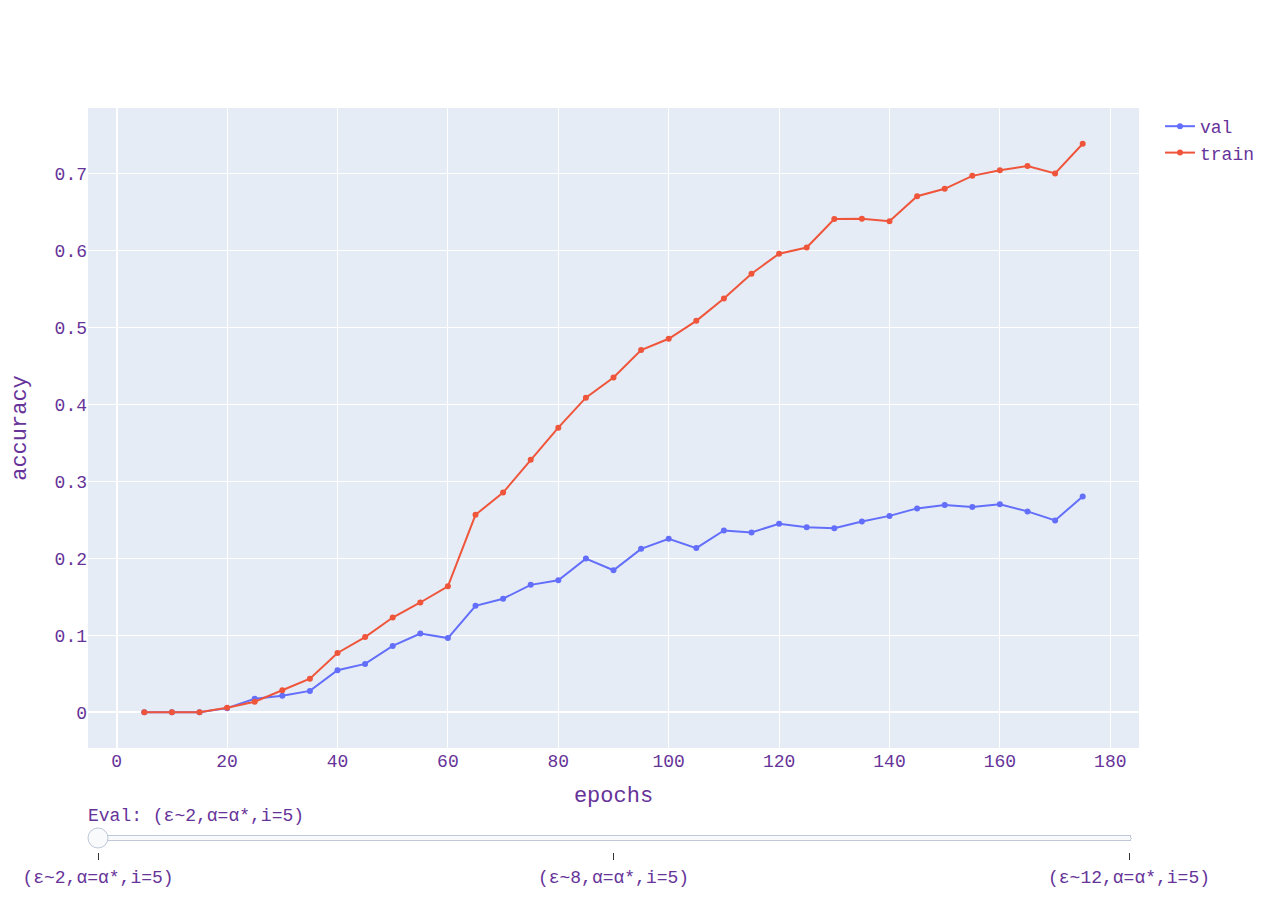
==== PGD_epoch_slider.html @ 2bfb562b "add iframe" ====
<html>
<head><meta charset="utf-8" /></head>
<body style="overflow:hidden">
    <div>                        <script type="text/javascript">window.PlotlyConfig = {MathJaxConfig: 'local'};</script>
        <script type="text/javascript">/**
* plotly.js v1.58.4
* Copyright 2012-2020, Plotly, Inc.
* All rights reserved.
* Licensed under the MIT license
*/
!function(t){if("object"==typeof exports&&"undefined"!=typeof module)module.exports=t();else if("function"==typeof define&&define.amd)define([],t);else{("undefined"!=typeof window?window:"undefined"!=typeof global?global:"undefined"!=typeof self?self:this).Plotly=t()}}((function(){return function t(e,r,n){function i(o,s){if(!r[o]){if(!e[o]){var l="function"==typeof require&&require;if(!s&&l)return l(o,!0);if(a)return a(o,!0);var c=new Error("Cannot find module '"+o+"'");throw c.code="MODULE_NOT_FOUND",c}var u=r[o]={exports:{}};e[o][0].call(u.exports,(function(t){return i(e[o][1][t]||t)}),u,u.exports,t,e,r,n)}return r[o].exports}for(var a="function"==typeof require&&require,o=0;o<n.length;o++)i(n[o]);return i}({1:[function(t,e,r){"use strict";var n=t("../src/lib"),i={"X,X div":"direction:ltr;font-family:'Open Sans', verdana, arial, sans-serif;margin:0;padding:0;","X input,X button":"font-family:'Open Sans', verdana, arial, sans-serif;","X input:focus,X button:focus":"outline:none;","X a":"text-decoration:none;","X a:hover":"text-decoration:none;","X .crisp":"shape-rendering:crispEdges;","X .user-select-none":"-webkit-user-select:none;-moz-user-select:none;-ms-user-select:none;-o-user-select:none;user-select:none;","X svg":"overflow:hidden;","X svg a":"fill:#447adb;","X svg a:hover":"fill:#3c6dc5;","X .main-svg":"position:absolute;top:0;left:0;pointer-events:none;","X .main-svg .draglayer":"pointer-events:all;","X .cursor-default":"cursor:default;","X .cursor-pointer":"cursor:pointer;","X .cursor-crosshair":"cursor:crosshair;","X .cursor-move":"cursor:move;","X .cursor-col-resize":"cursor:col-resize;","X .cursor-row-resize":"cursor:row-resize;","X .cursor-ns-resize":"cursor:ns-resize;","X .cursor-ew-resize":"cursor:ew-resize;","X .cursor-sw-resize":"cursor:sw-resize;","X .cursor-s-resize":"cursor:s-resize;","X .cursor-se-resize":"cursor:se-resize;","X .cursor-w-resize":"cursor:w-resize;","X .cursor-e-resize":"cursor:e-resize;","X .cursor-nw-resize":"cursor:nw-resize;","X .cursor-n-resize":"cursor:n-resize;","X .cursor-ne-resize":"cursor:ne-resize;","X .cursor-grab":"cursor:-webkit-grab;cursor:grab;","X .modebar":"position:absolute;top:2px;right:2px;","X .ease-bg":"-webkit-transition:background-color 0.3s ease 0s;-moz-transition:background-color 0.3s ease 0s;-ms-transition:background-color 0.3s ease 0s;-o-transition:background-color 0.3s ease 0s;transition:background-color 0.3s ease 0s;","X .modebar--hover>:not(.watermark)":"opacity:0;-webkit-transition:opacity 0.3s ease 0s;-moz-transition:opacity 0.3s ease 0s;-ms-transition:opacity 0.3s ease 0s;-o-transition:opacity 0.3s ease 0s;transition:opacity 0.3s ease 0s;","X:hover .modebar--hover .modebar-group":"opacity:1;","X .modebar-group":"float:left;display:inline-block;box-sizing:border-box;padding-left:8px;position:relative;vertical-align:middle;white-space:nowrap;","X .modebar-btn":"position:relative;font-size:16px;padding:3px 4px;height:22px;cursor:pointer;line-height:normal;box-sizing:border-box;","X .modebar-btn svg":"position:relative;top:2px;","X .modebar.vertical":"display:flex;flex-direction:column;flex-wrap:wrap;align-content:flex-end;max-height:100%;","X .modebar.vertical svg":"top:-1px;","X .modebar.vertical .modebar-group":"display:block;float:none;padding-left:0px;padding-bottom:8px;","X .modebar.vertical .modebar-group .modebar-btn":"display:block;text-align:center;","X [data-title]:before,X [data-title]:after":"position:absolute;-webkit-transform:translate3d(0, 0, 0);-moz-transform:translate3d(0, 0, 0);-ms-transform:translate3d(0, 0, 0);-o-transform:translate3d(0, 0, 0);transform:translate3d(0, 0, 0);display:none;opacity:0;z-index:1001;pointer-events:none;top:110%;right:50%;","X [data-title]:hover:before,X [data-title]:hover:after":"display:block;opacity:1;","X [data-title]:before":"content:'';position:absolute;background:transparent;border:6px solid transparent;z-index:1002;margin-top:-12px;border-bottom-color:#69738a;margin-right:-6px;","X [data-title]:after":"content:attr(data-title);background:#69738a;color:white;padding:8px 10px;font-size:12px;line-height:12px;white-space:nowrap;margin-right:-18px;border-radius:2px;","X .vertical [data-title]:before,X .vertical [data-title]:after":"top:0%;right:200%;","X .vertical [data-title]:before":"border:6px solid transparent;border-left-color:#69738a;margin-top:8px;margin-right:-30px;","X .select-outline":"fill:none;stroke-width:1;shape-rendering:crispEdges;","X .select-outline-1":"stroke:white;","X .select-outline-2":"stroke:black;stroke-dasharray:2px 2px;",Y:"font-family:'Open Sans', verdana, arial, sans-serif;position:fixed;top:50px;right:20px;z-index:10000;font-size:10pt;max-width:180px;","Y p":"margin:0;","Y .notifier-note":"min-width:180px;max-width:250px;border:1px solid #fff;z-index:3000;margin:0;background-color:#8c97af;background-color:rgba(140,151,175,0.9);color:#fff;padding:10px;overflow-wrap:break-word;word-wrap:break-word;-ms-hyphens:auto;-webkit-hyphens:auto;hyphens:auto;","Y .notifier-close":"color:#fff;opacity:0.8;float:right;padding:0 5px;background:none;border:none;font-size:20px;font-weight:bold;line-height:20px;","Y .notifier-close:hover":"color:#444;text-decoration:none;cursor:pointer;"};for(var a in i){var o=a.replace(/^,/," ,").replace(/X/g,".js-plotly-plot .plotly").replace(/Y/g,".plotly-notifier");n.addStyleRule(o,i[a])}},{"../src/lib":778}],2:[function(t,e,r){"use strict";e.exports=t("../src/transforms/aggregate")},{"../src/transforms/aggregate":1365}],3:[function(t,e,r){"use strict";e.exports=t("../src/traces/bar")},{"../src/traces/bar":929}],4:[function(t,e,r){"use strict";e.exports=t("../src/traces/barpolar")},{"../src/traces/barpolar":942}],5:[function(t,e,r){"use strict";e.exports=t("../src/traces/box")},{"../src/traces/box":952}],6:[function(t,e,r){"use strict";e.exports=t("../src/components/calendars")},{"../src/components/calendars":641}],7:[function(t,e,r){"use strict";e.exports=t("../src/traces/candlestick")},{"../src/traces/candlestick":961}],8:[function(t,e,r){"use strict";e.exports=t("../src/traces/carpet")},{"../src/traces/carpet":980}],9:[function(t,e,r){"use strict";e.exports=t("../src/traces/choropleth")},{"../src/traces/choropleth":994}],10:[function(t,e,r){"use strict";e.exports=t("../src/traces/choroplethmapbox")},{"../src/traces/choroplethmapbox":1001}],11:[function(t,e,r){"use strict";e.exports=t("../src/traces/cone")},{"../src/traces/cone":1007}],12:[function(t,e,r){"use strict";e.exports=t("../src/traces/contour")},{"../src/traces/contour":1022}],13:[function(t,e,r){"use strict";e.exports=t("../src/traces/contourcarpet")},{"../src/traces/contourcarpet":1033}],14:[function(t,e,r){"use strict";e.exports=t("../src/core")},{"../src/core":755}],15:[function(t,e,r){"use strict";e.exports=t("../src/traces/densitymapbox")},{"../src/traces/densitymapbox":1041}],16:[function(t,e,r){"use strict";e.exports=t("../src/transforms/filter")},{"../src/transforms/filter":1366}],17:[function(t,e,r){"use strict";e.exports=t("../src/traces/funnel")},{"../src/traces/funnel":1051}],18:[function(t,e,r){"use strict";e.exports=t("../src/traces/funnelarea")},{"../src/traces/funnelarea":1060}],19:[function(t,e,r){"use strict";e.exports=t("../src/transforms/groupby")},{"../src/transforms/groupby":1367}],20:[function(t,e,r){"use strict";e.exports=t("../src/traces/heatmap")},{"../src/traces/heatmap":1073}],21:[function(t,e,r){"use strict";e.exports=t("../src/traces/heatmapgl")},{"../src/traces/heatmapgl":1083}],22:[function(t,e,r){"use strict";e.exports=t("../src/traces/histogram")},{"../src/traces/histogram":1095}],23:[function(t,e,r){"use strict";e.exports=t("../src/traces/histogram2d")},{"../src/traces/histogram2d":1101}],24:[function(t,e,r){"use strict";e.exports=t("../src/traces/histogram2dcontour")},{"../src/traces/histogram2dcontour":1105}],25:[function(t,e,r){"use strict";e.exports=t("../src/traces/image")},{"../src/traces/image":1113}],26:[function(t,e,r){"use strict";var n=t("./core");n.register([t("./bar"),t("./box"),t("./heatmap"),t("./histogram"),t("./histogram2d"),t("./histogram2dcontour"),t("./contour"),t("./scatterternary"),t("./violin"),t("./funnel"),t("./waterfall"),t("./image"),t("./pie"),t("./sunburst"),t("./treemap"),t("./funnelarea"),t("./scatter3d"),t("./surface"),t("./isosurface"),t("./volume"),t("./mesh3d"),t("./cone"),t("./streamtube"),t("./scattergeo"),t("./choropleth"),t("./scattergl"),t("./splom"),t("./pointcloud"),t("./heatmapgl"),t("./parcoords"),t("./parcats"),t("./scattermapbox"),t("./choroplethmapbox"),t("./densitymapbox"),t("./sankey"),t("./indicator"),t("./table"),t("./carpet"),t("./scattercarpet"),t("./contourcarpet"),t("./ohlc"),t("./candlestick"),t("./scatterpolar"),t("./scatterpolargl"),t("./barpolar")]),n.register([t("./aggregate"),t("./filter"),t("./groupby"),t("./sort")]),n.register([t("./calendars")]),e.exports=n},{"./aggregate":2,"./bar":3,"./barpolar":4,"./box":5,"./calendars":6,"./candlestick":7,"./carpet":8,"./choropleth":9,"./choroplethmapbox":10,"./cone":11,"./contour":12,"./contourcarpet":13,"./core":14,"./densitymapbox":15,"./filter":16,"./funnel":17,"./funnelarea":18,"./groupby":19,"./heatmap":20,"./heatmapgl":21,"./histogram":22,"./histogram2d":23,"./histogram2dcontour":24,"./image":25,"./indicator":27,"./isosurface":28,"./mesh3d":29,"./ohlc":30,"./parcats":31,"./parcoords":32,"./pie":33,"./pointcloud":34,"./sankey":35,"./scatter3d":36,"./scattercarpet":37,"./scattergeo":38,"./scattergl":39,"./scattermapbox":40,"./scatterpolar":41,"./scatterpolargl":42,"./scatterternary":43,"./sort":44,"./splom":45,"./streamtube":46,"./sunburst":47,"./surface":48,"./table":49,"./treemap":50,"./violin":51,"./volume":52,"./waterfall":53}],27:[function(t,e,r){"use strict";e.exports=t("../src/traces/indicator")},{"../src/traces/indicator":1121}],28:[function(t,e,r){"use strict";e.exports=t("../src/traces/isosurface")},{"../src/traces/isosurface":1127}],29:[function(t,e,r){"use strict";e.exports=t("../src/traces/mesh3d")},{"../src/traces/mesh3d":1132}],30:[function(t,e,r){"use strict";e.exports=t("../src/traces/ohlc")},{"../src/traces/ohlc":1137}],31:[function(t,e,r){"use strict";e.exports=t("../src/traces/parcats")},{"../src/traces/parcats":1146}],32:[function(t,e,r){"use strict";e.exports=t("../src/traces/parcoords")},{"../src/traces/parcoords":1156}],33:[function(t,e,r){"use strict";e.exports=t("../src/traces/pie")},{"../src/traces/pie":1167}],34:[function(t,e,r){"use strict";e.exports=t("../src/traces/pointcloud")},{"../src/traces/pointcloud":1176}],35:[function(t,e,r){"use strict";e.exports=t("../src/traces/sankey")},{"../src/traces/sankey":1182}],36:[function(t,e,r){"use strict";e.exports=t("../src/traces/scatter3d")},{"../src/traces/scatter3d":1220}],37:[function(t,e,r){"use strict";e.exports=t("../src/traces/scattercarpet")},{"../src/traces/scattercarpet":1227}],38:[function(t,e,r){"use strict";e.exports=t("../src/traces/scattergeo")},{"../src/traces/scattergeo":1235}],39:[function(t,e,r){"use strict";e.exports=t("../src/traces/scattergl")},{"../src/traces/scattergl":1248}],40:[function(t,e,r){"use strict";e.exports=t("../src/traces/scattermapbox")},{"../src/traces/scattermapbox":1258}],41:[function(t,e,r){"use strict";e.exports=t("../src/traces/scatterpolar")},{"../src/traces/scatterpolar":1266}],42:[function(t,e,r){"use strict";e.exports=t("../src/traces/scatterpolargl")},{"../src/traces/scatterpolargl":1273}],43:[function(t,e,r){"use strict";e.exports=t("../src/traces/scatterternary")},{"../src/traces/scatterternary":1281}],44:[function(t,e,r){"use strict";e.exports=t("../src/transforms/sort")},{"../src/transforms/sort":1369}],45:[function(t,e,r){"use strict";e.exports=t("../src/traces/splom")},{"../src/traces/splom":1290}],46:[function(t,e,r){"use strict";e.exports=t("../src/traces/streamtube")},{"../src/traces/streamtube":1298}],47:[function(t,e,r){"use strict";e.exports=t("../src/traces/sunburst")},{"../src/traces/sunburst":1306}],48:[function(t,e,r){"use strict";e.exports=t("../src/traces/surface")},{"../src/traces/surface":1315}],49:[function(t,e,r){"use strict";e.exports=t("../src/traces/table")},{"../src/traces/table":1323}],50:[function(t,e,r){"use strict";e.exports=t("../src/traces/treemap")},{"../src/traces/treemap":1332}],51:[function(t,e,r){"use strict";e.exports=t("../src/traces/violin")},{"../src/traces/violin":1344}],52:[function(t,e,r){"use strict";e.exports=t("../src/traces/volume")},{"../src/traces/volume":1352}],53:[function(t,e,r){"use strict";e.exports=t("../src/traces/waterfall")},{"../src/traces/waterfall":1360}],54:[function(t,e,r){"use strict";e.exports=function(t){var e=(t=t||{}).eye||[0,0,1],r=t.center||[0,0,0],s=t.up||[0,1,0],l=t.distanceLimits||[0,1/0],c=t.mode||"turntable",u=n(),f=i(),h=a();return u.setDistanceLimits(l[0],l[1]),u.lookAt(0,e,r,s),f.setDistanceLimits(l[0],l[1]),f.lookAt(0,e,r,s),h.setDistanceLimits(l[0],l[1]),h.lookAt(0,e,r,s),new o({turntable:u,orbit:f,matrix:h},c)};var n=t("turntable-camera-controller"),i=t("orbit-camera-controller"),a=t("matrix-camera-controller");function o(t,e){this._controllerNames=Object.keys(t),this._controllerList=this._controllerNames.map((function(e){return t[e]})),this._mode=e,this._active=t[e],this._active||(this._mode="turntable",this._active=t.turntable),this.modes=this._controllerNames,this.computedMatrix=this._active.computedMatrix,this.computedEye=this._active.computedEye,this.computedUp=this._active.computedUp,this.computedCenter=this._active.computedCenter,this.computedRadius=this._active.computedRadius}var s=o.prototype;[["flush",1],["idle",1],["lookAt",4],["rotate",4],["pan",4],["translate",4],["setMatrix",2],["setDistanceLimits",2],["setDistance",2]].forEach((function(t){for(var e=t[0],r=[],n=0;n<t[1];++n)r.push("a"+n);var i="var cc=this._controllerList;for(var i=0;i<cc.length;++i){cc[i]."+t[0]+"("+r.join()+")}";s[e]=Function.apply(null,r.concat(i))})),s.recalcMatrix=function(t){this._active.recalcMatrix(t)},s.getDistance=function(t){return this._active.getDistance(t)},s.getDistanceLimits=function(t){return this._active.getDistanceLimits(t)},s.lastT=function(){return this._active.lastT()},s.setMode=function(t){if(t!==this._mode){var e=this._controllerNames.indexOf(t);if(!(e<0)){var r=this._active,n=this._controllerList[e],i=Math.max(r.lastT(),n.lastT());r.recalcMatrix(i),n.setMatrix(i,r.computedMatrix),this._active=n,this._mode=t,this.computedMatrix=this._active.computedMatrix,this.computedEye=this._active.computedEye,this.computedUp=this._active.computedUp,this.computedCenter=this._active.computedCenter,this.computedRadius=this._active.computedRadius}}},s.getMode=function(){return this._mode}},{"matrix-camera-controller":480,"orbit-camera-controller":501,"turntable-camera-controller":581}],55:[function(t,e,r){!function(n,i){"object"==typeof r&&"undefined"!=typeof e?i(r,t("d3-array"),t("d3-collection"),t("d3-shape"),t("elementary-circuits-directed-graph")):i(n.d3=n.d3||{},n.d3,n.d3,n.d3,null)}(this,(function(t,e,r,n,i){"use strict";function a(t){return t.target.depth}function o(t,e){return t.sourceLinks.length?t.depth:e-1}function s(t){return function(){return t}}i=i&&i.hasOwnProperty("default")?i.default:i;var l="function"==typeof Symbol&&"symbol"==typeof Symbol.iterator?function(t){return typeof t}:function(t){return t&&"function"==typeof Symbol&&t.constructor===Symbol&&t!==Symbol.prototype?"symbol":typeof t};function c(t,e){return f(t.source,e.source)||t.index-e.index}function u(t,e){return f(t.target,e.target)||t.index-e.index}function f(t,e){return t.partOfCycle===e.partOfCycle?t.y0-e.y0:"top"===t.circularLinkType||"bottom"===e.circularLinkType?-1:1}function h(t){return t.value}function p(t){return(t.y0+t.y1)/2}function d(t){return p(t.source)}function g(t){return p(t.target)}function m(t){return t.index}function v(t){return t.nodes}function y(t){return t.links}function x(t,e){var r=t.get(e);if(!r)throw new Error("missing: "+e);return r}function b(t,e){return e(t)}function _(t,e,r){var n=0;if(null===r){for(var a=[],o=0;o<t.links.length;o++){var s=t.links[o],l=s.source.index,c=s.target.index;a[l]||(a[l]=[]),a[c]||(a[c]=[]),-1===a[l].indexOf(c)&&a[l].push(c)}var u=i(a);u.sort((function(t,e){return t.length-e.length}));var f={};for(o=0;o<u.length;o++){var h=u[o].slice(-2);f[h[0]]||(f[h[0]]={}),f[h[0]][h[1]]=!0}t.links.forEach((function(t){var e=t.target.index,r=t.source.index;e===r||f[r]&&f[r][e]?(t.circular=!0,t.circularLinkID=n,n+=1):t.circular=!1}))}else t.links.forEach((function(t){t.source[r]<t.target[r]?t.circular=!1:(t.circular=!0,t.circularLinkID=n,n+=1)}))}function w(t,e){var r=0,n=0;t.links.forEach((function(i){i.circular&&(i.source.circularLinkType||i.target.circularLinkType?i.circularLinkType=i.source.circularLinkType?i.source.circularLinkType:i.target.circularLinkType:i.circularLinkType=r<n?"top":"bottom","top"==i.circularLinkType?r+=1:n+=1,t.nodes.forEach((function(t){b(t,e)!=b(i.source,e)&&b(t,e)!=b(i.target,e)||(t.circularLinkType=i.circularLinkType)})))})),t.links.forEach((function(t){t.circular&&(t.source.circularLinkType==t.target.circularLinkType&&(t.circularLinkType=t.source.circularLinkType),H(t,e)&&(t.circularLinkType=t.source.circularLinkType))}))}function T(t){var e=Math.abs(t.y1-t.y0),r=Math.abs(t.target.x0-t.source.x1);return Math.atan(r/e)}function k(t,e){var r=0;t.sourceLinks.forEach((function(t){r=t.circular&&!H(t,e)?r+1:r}));var n=0;return t.targetLinks.forEach((function(t){n=t.circular&&!H(t,e)?n+1:n})),r+n}function M(t){var e=t.source.sourceLinks,r=0;e.forEach((function(t){r=t.circular?r+1:r}));var n=t.target.targetLinks,i=0;return n.forEach((function(t){i=t.circular?i+1:i})),!(r>1||i>1)}function A(t,e,r){return t.sort(E),t.forEach((function(n,i){var a,o,s=0;if(H(n,r)&&M(n))n.circularPathData.verticalBuffer=s+n.width/2;else{for(var l=0;l<i;l++)if(a=t[i],o=t[l],!(a.source.column<o.target.column||a.target.column>o.source.column)){var c=t[l].circularPathData.verticalBuffer+t[l].width/2+e;s=c>s?c:s}n.circularPathData.verticalBuffer=s+n.width/2}})),t}function S(t,r,i,a){var o=e.min(t.links,(function(t){return t.source.y0}));t.links.forEach((function(t){t.circular&&(t.circularPathData={})})),A(t.links.filter((function(t){return"top"==t.circularLinkType})),r,a),A(t.links.filter((function(t){return"bottom"==t.circularLinkType})),r,a),t.links.forEach((function(e){if(e.circular){if(e.circularPathData.arcRadius=e.width+10,e.circularPathData.leftNodeBuffer=5,e.circularPathData.rightNodeBuffer=5,e.circularPathData.sourceWidth=e.source.x1-e.source.x0,e.circularPathData.sourceX=e.source.x0+e.circularPathData.sourceWidth,e.circularPathData.targetX=e.target.x0,e.circularPathData.sourceY=e.y0,e.circularPathData.targetY=e.y1,H(e,a)&&M(e))e.circularPathData.leftSmallArcRadius=10+e.width/2,e.circularPathData.leftLargeArcRadius=10+e.width/2,e.circularPathData.rightSmallArcRadius=10+e.width/2,e.circularPathData.rightLargeArcRadius=10+e.width/2,"bottom"==e.circularLinkType?(e.circularPathData.verticalFullExtent=e.source.y1+25+e.circularPathData.verticalBuffer,e.circularPathData.verticalLeftInnerExtent=e.circularPathData.verticalFullExtent-e.circularPathData.leftLargeArcRadius,e.circularPathData.verticalRightInnerExtent=e.circularPathData.verticalFullExtent-e.circularPathData.rightLargeArcRadius):(e.circularPathData.verticalFullExtent=e.source.y0-25-e.circularPathData.verticalBuffer,e.circularPathData.verticalLeftInnerExtent=e.circularPathData.verticalFullExtent+e.circularPathData.leftLargeArcRadius,e.circularPathData.verticalRightInnerExtent=e.circularPathData.verticalFullExtent+e.circularPathData.rightLargeArcRadius);else{var s=e.source.column,l=e.circularLinkType,c=t.links.filter((function(t){return t.source.column==s&&t.circularLinkType==l}));"bottom"==e.circularLinkType?c.sort(L):c.sort(C);var u=0;c.forEach((function(t,n){t.circularLinkID==e.circularLinkID&&(e.circularPathData.leftSmallArcRadius=10+e.width/2+u,e.circularPathData.leftLargeArcRadius=10+e.width/2+n*r+u),u+=t.width})),s=e.target.column,c=t.links.filter((function(t){return t.target.column==s&&t.circularLinkType==l})),"bottom"==e.circularLinkType?c.sort(P):c.sort(I),u=0,c.forEach((function(t,n){t.circularLinkID==e.circularLinkID&&(e.circularPathData.rightSmallArcRadius=10+e.width/2+u,e.circularPathData.rightLargeArcRadius=10+e.width/2+n*r+u),u+=t.width})),"bottom"==e.circularLinkType?(e.circularPathData.verticalFullExtent=Math.max(i,e.source.y1,e.target.y1)+25+e.circularPathData.verticalBuffer,e.circularPathData.verticalLeftInnerExtent=e.circularPathData.verticalFullExtent-e.circularPathData.leftLargeArcRadius,e.circularPathData.verticalRightInnerExtent=e.circularPathData.verticalFullExtent-e.circularPathData.rightLargeArcRadius):(e.circularPathData.verticalFullExtent=o-25-e.circularPathData.verticalBuffer,e.circularPathData.verticalLeftInnerExtent=e.circularPathData.verticalFullExtent+e.circularPathData.leftLargeArcRadius,e.circularPathData.verticalRightInnerExtent=e.circularPathData.verticalFullExtent+e.circularPathData.rightLargeArcRadius)}e.circularPathData.leftInnerExtent=e.circularPathData.sourceX+e.circularPathData.leftNodeBuffer,e.circularPathData.rightInnerExtent=e.circularPathData.targetX-e.circularPathData.rightNodeBuffer,e.circularPathData.leftFullExtent=e.circularPathData.sourceX+e.circularPathData.leftLargeArcRadius+e.circularPathData.leftNodeBuffer,e.circularPathData.rightFullExtent=e.circularPathData.targetX-e.circularPathData.rightLargeArcRadius-e.circularPathData.rightNodeBuffer}if(e.circular)e.path=function(t){var e="";e="top"==t.circularLinkType?"M"+t.circularPathData.sourceX+" "+t.circularPathData.sourceY+" L"+t.circularPathData.leftInnerExtent+" "+t.circularPathData.sourceY+" A"+t.circularPathData.leftLargeArcRadius+" "+t.circularPathData.leftSmallArcRadius+" 0 0 0 "+t.circularPathData.leftFullExtent+" "+(t.circularPathData.sourceY-t.circularPathData.leftSmallArcRadius)+" L"+t.circularPathData.leftFullExtent+" "+t.circularPathData.verticalLeftInnerExtent+" A"+t.circularPathData.leftLargeArcRadius+" "+t.circularPathData.leftLargeArcRadius+" 0 0 0 "+t.circularPathData.leftInnerExtent+" "+t.circularPathData.verticalFullExtent+" L"+t.circularPathData.rightInnerExtent+" "+t.circularPathData.verticalFullExtent+" A"+t.circularPathData.rightLargeArcRadius+" "+t.circularPathData.rightLargeArcRadius+" 0 0 0 "+t.circularPathData.rightFullExtent+" "+t.circularPathData.verticalRightInnerExtent+" L"+t.circularPathData.rightFullExtent+" "+(t.circularPathData.targetY-t.circularPathData.rightSmallArcRadius)+" A"+t.circularPathData.rightLargeArcRadius+" "+t.circularPathData.rightSmallArcRadius+" 0 0 0 "+t.circularPathData.rightInnerExtent+" "+t.circularPathData.targetY+" L"+t.circularPathData.targetX+" "+t.circularPathData.targetY:"M"+t.circularPathData.sourceX+" "+t.circularPathData.sourceY+" L"+t.circularPathData.leftInnerExtent+" "+t.circularPathData.sourceY+" A"+t.circularPathData.leftLargeArcRadius+" "+t.circularPathData.leftSmallArcRadius+" 0 0 1 "+t.circularPathData.leftFullExtent+" "+(t.circularPathData.sourceY+t.circularPathData.leftSmallArcRadius)+" L"+t.circularPathData.leftFullExtent+" "+t.circularPathData.verticalLeftInnerExtent+" A"+t.circularPathData.leftLargeArcRadius+" "+t.circularPathData.leftLargeArcRadius+" 0 0 1 "+t.circularPathData.leftInnerExtent+" "+t.circularPathData.verticalFullExtent+" L"+t.circularPathData.rightInnerExtent+" "+t.circularPathData.verticalFullExtent+" A"+t.circularPathData.rightLargeArcRadius+" "+t.circularPathData.rightLargeArcRadius+" 0 0 1 "+t.circularPathData.rightFullExtent+" "+t.circularPathData.verticalRightInnerExtent+" L"+t.circularPathData.rightFullExtent+" "+(t.circularPathData.targetY+t.circularPathData.rightSmallArcRadius)+" A"+t.circularPathData.rightLargeArcRadius+" "+t.circularPathData.rightSmallArcRadius+" 0 0 1 "+t.circularPathData.rightInnerExtent+" "+t.circularPathData.targetY+" L"+t.circularPathData.targetX+" "+t.circularPathData.targetY;return e}(e);else{var f=n.linkHorizontal().source((function(t){return[t.source.x0+(t.source.x1-t.source.x0),t.y0]})).target((function(t){return[t.target.x0,t.y1]}));e.path=f(e)}}))}function E(t,e){return z(t)==z(e)?"bottom"==t.circularLinkType?L(t,e):C(t,e):z(e)-z(t)}function C(t,e){return t.y0-e.y0}function L(t,e){return e.y0-t.y0}function I(t,e){return t.y1-e.y1}function P(t,e){return e.y1-t.y1}function z(t){return t.target.column-t.source.column}function O(t){return t.target.x0-t.source.x1}function D(t,e){var r=T(t),n=O(e)/Math.tan(r);return"up"==q(t)?t.y1+n:t.y1-n}function R(t,e){var r=T(t),n=O(e)/Math.tan(r);return"up"==q(t)?t.y1-n:t.y1+n}function F(t,e,r,n){t.links.forEach((function(i){if(!i.circular&&i.target.column-i.source.column>1){var a=i.source.column+1,o=i.target.column-1,s=1,l=o-a+1;for(s=1;a<=o;a++,s++)t.nodes.forEach((function(o){if(o.column==a){var c,u=s/(l+1),f=Math.pow(1-u,3),h=3*u*Math.pow(1-u,2),p=3*Math.pow(u,2)*(1-u),d=Math.pow(u,3),g=f*i.y0+h*i.y0+p*i.y1+d*i.y1,m=g-i.width/2,v=g+i.width/2;m>o.y0&&m<o.y1?(c=o.y1-m+10,c="bottom"==o.circularLinkType?c:-c,o=N(o,c,e,r),t.nodes.forEach((function(t){b(t,n)!=b(o,n)&&t.column==o.column&&B(o,t)&&N(t,c,e,r)}))):(v>o.y0&&v<o.y1||m<o.y0&&v>o.y1)&&(c=v-o.y0+10,o=N(o,c,e,r),t.nodes.forEach((function(t){b(t,n)!=b(o,n)&&t.column==o.column&&t.y0<o.y1&&t.y1>o.y1&&N(t,c,e,r)})))}}))}}))}function B(t,e){return t.y0>e.y0&&t.y0<e.y1||(t.y1>e.y0&&t.y1<e.y1||t.y0<e.y0&&t.y1>e.y1)}function N(t,e,r,n){return t.y0+e>=r&&t.y1+e<=n&&(t.y0=t.y0+e,t.y1=t.y1+e,t.targetLinks.forEach((function(t){t.y1=t.y1+e})),t.sourceLinks.forEach((function(t){t.y0=t.y0+e}))),t}function j(t,e,r,n){t.nodes.forEach((function(i){n&&i.y+(i.y1-i.y0)>e&&(i.y=i.y-(i.y+(i.y1-i.y0)-e));var a=t.links.filter((function(t){return b(t.source,r)==b(i,r)})),o=a.length;o>1&&a.sort((function(t,e){if(!t.circular&&!e.circular){if(t.target.column==e.target.column)return t.y1-e.y1;if(!V(t,e))return t.y1-e.y1;if(t.target.column>e.target.column){var r=R(e,t);return t.y1-r}if(e.target.column>t.target.column)return R(t,e)-e.y1}return t.circular&&!e.circular?"top"==t.circularLinkType?-1:1:e.circular&&!t.circular?"top"==e.circularLinkType?1:-1:t.circular&&e.circular?t.circularLinkType===e.circularLinkType&&"top"==t.circularLinkType?t.target.column===e.target.column?t.target.y1-e.target.y1:e.target.column-t.target.column:t.circularLinkType===e.circularLinkType&&"bottom"==t.circularLinkType?t.target.column===e.target.column?e.target.y1-t.target.y1:t.target.column-e.target.column:"top"==t.circularLinkType?-1:1:void 0}));var s=i.y0;a.forEach((function(t){t.y0=s+t.width/2,s+=t.width})),a.forEach((function(t,e){if("bottom"==t.circularLinkType){for(var r=e+1,n=0;r<o;r++)n+=a[r].width;t.y0=i.y1-n-t.width/2}}))}))}function U(t,e,r){t.nodes.forEach((function(e){var n=t.links.filter((function(t){return b(t.target,r)==b(e,r)})),i=n.length;i>1&&n.sort((function(t,e){if(!t.circular&&!e.circular){if(t.source.column==e.source.column)return t.y0-e.y0;if(!V(t,e))return t.y0-e.y0;if(e.source.column<t.source.column){var r=D(e,t);return t.y0-r}if(t.source.column<e.source.column)return D(t,e)-e.y0}return t.circular&&!e.circular?"top"==t.circularLinkType?-1:1:e.circular&&!t.circular?"top"==e.circularLinkType?1:-1:t.circular&&e.circular?t.circularLinkType===e.circularLinkType&&"top"==t.circularLinkType?t.source.column===e.source.column?t.source.y1-e.source.y1:t.source.column-e.source.column:t.circularLinkType===e.circularLinkType&&"bottom"==t.circularLinkType?t.source.column===e.source.column?t.source.y1-e.source.y1:e.source.column-t.source.column:"top"==t.circularLinkType?-1:1:void 0}));var a=e.y0;n.forEach((function(t){t.y1=a+t.width/2,a+=t.width})),n.forEach((function(t,r){if("bottom"==t.circularLinkType){for(var a=r+1,o=0;a<i;a++)o+=n[a].width;t.y1=e.y1-o-t.width/2}}))}))}function V(t,e){return q(t)==q(e)}function q(t){return t.y0-t.y1>0?"up":"down"}function H(t,e){return b(t.source,e)==b(t.target,e)}function G(t,r,n){var i=t.nodes,a=t.links,o=!1,s=!1;if(a.forEach((function(t){"top"==t.circularLinkType?o=!0:"bottom"==t.circularLinkType&&(s=!0)})),0==o||0==s){var l=e.min(i,(function(t){return t.y0})),c=(n-r)/(e.max(i,(function(t){return t.y1}))-l);i.forEach((function(t){var e=(t.y1-t.y0)*c;t.y0=(t.y0-l)*c,t.y1=t.y0+e})),a.forEach((function(t){t.y0=(t.y0-l)*c,t.y1=(t.y1-l)*c,t.width=t.width*c}))}}t.sankeyCircular=function(){var t,n,i=0,a=0,b=1,T=1,M=24,A=m,E=o,C=v,L=y,I=32,P=2,z=null;function O(){var t={nodes:C.apply(null,arguments),links:L.apply(null,arguments)};D(t),_(t,A,z),R(t),B(t),w(t,A),N(t,I,A),V(t);for(var e=4,r=0;r<e;r++)j(t,T,A),U(t,T,A),F(t,a,T,A),j(t,T,A),U(t,T,A);return G(t,a,T),S(t,P,T,A),t}function D(t){t.nodes.forEach((function(t,e){t.index=e,t.sourceLinks=[],t.targetLinks=[]}));var e=r.map(t.nodes,A);return t.links.forEach((function(t,r){t.index=r;var n=t.source,i=t.target;"object"!==("undefined"==typeof n?"undefined":l(n))&&(n=t.source=x(e,n)),"object"!==("undefined"==typeof i?"undefined":l(i))&&(i=t.target=x(e,i)),n.sourceLinks.push(t),i.targetLinks.push(t)})),t}function R(t){t.nodes.forEach((function(t){t.partOfCycle=!1,t.value=Math.max(e.sum(t.sourceLinks,h),e.sum(t.targetLinks,h)),t.sourceLinks.forEach((function(e){e.circular&&(t.partOfCycle=!0,t.circularLinkType=e.circularLinkType)})),t.targetLinks.forEach((function(e){e.circular&&(t.partOfCycle=!0,t.circularLinkType=e.circularLinkType)}))}))}function B(t){var e,r,n;for(e=t.nodes,r=[],n=0;e.length;++n,e=r,r=[])e.forEach((function(t){t.depth=n,t.sourceLinks.forEach((function(t){r.indexOf(t.target)<0&&!t.circular&&r.push(t.target)}))}));for(e=t.nodes,r=[],n=0;e.length;++n,e=r,r=[])e.forEach((function(t){t.height=n,t.targetLinks.forEach((function(t){r.indexOf(t.source)<0&&!t.circular&&r.push(t.source)}))}));t.nodes.forEach((function(t){t.column=Math.floor(E.call(null,t,n))}))}function N(o,s,l){var c=r.nest().key((function(t){return t.column})).sortKeys(e.ascending).entries(o.nodes).map((function(t){return t.values}));!function(r){if(n){var s=1/0;c.forEach((function(t){var e=T*n/(t.length+1);s=e<s?e:s})),t=s}var l=e.min(c,(function(r){return(T-a-(r.length-1)*t)/e.sum(r,h)}));l*=.3,o.links.forEach((function(t){t.width=t.value*l}));var u=function(t){var r=0,n=0,i=0,a=0,o=e.max(t.nodes,(function(t){return t.column}));return t.links.forEach((function(t){t.circular&&("top"==t.circularLinkType?r+=t.width:n+=t.width,0==t.target.column&&(a+=t.width),t.source.column==o&&(i+=t.width))})),{top:r=r>0?r+25+10:r,bottom:n=n>0?n+25+10:n,left:a=a>0?a+25+10:a,right:i=i>0?i+25+10:i}}(o),f=function(t,r){var n=e.max(t.nodes,(function(t){return t.column})),o=b-i,s=T-a,l=o/(o+r.right+r.left),c=s/(s+r.top+r.bottom);return i=i*l+r.left,b=0==r.right?b:b*l,a=a*c+r.top,T*=c,t.nodes.forEach((function(t){t.x0=i+t.column*((b-i-M)/n),t.x1=t.x0+M})),c}(o,u);l*=f,o.links.forEach((function(t){t.width=t.value*l})),c.forEach((function(t){var e=t.length;t.forEach((function(t,n){t.depth==c.length-1&&1==e||0==t.depth&&1==e?(t.y0=T/2-t.value*l,t.y1=t.y0+t.value*l):t.partOfCycle?0==k(t,r)?(t.y0=T/2+n,t.y1=t.y0+t.value*l):"top"==t.circularLinkType?(t.y0=a+n,t.y1=t.y0+t.value*l):(t.y0=T-t.value*l-n,t.y1=t.y0+t.value*l):0==u.top||0==u.bottom?(t.y0=(T-a)/e*n,t.y1=t.y0+t.value*l):(t.y0=(T-a)/2-e/2+n,t.y1=t.y0+t.value*l)}))}))}(l),y();for(var u=1,m=s;m>0;--m)v(u*=.99,l),y();function v(t,r){var n=c.length;c.forEach((function(i){var a=i.length,o=i[0].depth;i.forEach((function(i){var s;if(i.sourceLinks.length||i.targetLinks.length)if(i.partOfCycle&&k(i,r)>0);else if(0==o&&1==a)s=i.y1-i.y0,i.y0=T/2-s/2,i.y1=T/2+s/2;else if(o==n-1&&1==a)s=i.y1-i.y0,i.y0=T/2-s/2,i.y1=T/2+s/2;else{var l=e.mean(i.sourceLinks,g),c=e.mean(i.targetLinks,d),u=((l&&c?(l+c)/2:l||c)-p(i))*t;i.y0+=u,i.y1+=u}}))}))}function y(){c.forEach((function(e){var r,n,i,o=a,s=e.length;for(e.sort(f),i=0;i<s;++i)(n=o-(r=e[i]).y0)>0&&(r.y0+=n,r.y1+=n),o=r.y1+t;if((n=o-t-T)>0)for(o=r.y0-=n,r.y1-=n,i=s-2;i>=0;--i)(n=(r=e[i]).y1+t-o)>0&&(r.y0-=n,r.y1-=n),o=r.y0}))}}function V(t){t.nodes.forEach((function(t){t.sourceLinks.sort(u),t.targetLinks.sort(c)})),t.nodes.forEach((function(t){var e=t.y0,r=e,n=t.y1,i=n;t.sourceLinks.forEach((function(t){t.circular?(t.y0=n-t.width/2,n-=t.width):(t.y0=e+t.width/2,e+=t.width)})),t.targetLinks.forEach((function(t){t.circular?(t.y1=i-t.width/2,i-=t.width):(t.y1=r+t.width/2,r+=t.width)}))}))}return O.nodeId=function(t){return arguments.length?(A="function"==typeof t?t:s(t),O):A},O.nodeAlign=function(t){return arguments.length?(E="function"==typeof t?t:s(t),O):E},O.nodeWidth=function(t){return arguments.length?(M=+t,O):M},O.nodePadding=function(e){return arguments.length?(t=+e,O):t},O.nodes=function(t){return arguments.length?(C="function"==typeof t?t:s(t),O):C},O.links=function(t){return arguments.length?(L="function"==typeof t?t:s(t),O):L},O.size=function(t){return arguments.length?(i=a=0,b=+t[0],T=+t[1],O):[b-i,T-a]},O.extent=function(t){return arguments.length?(i=+t[0][0],b=+t[1][0],a=+t[0][1],T=+t[1][1],O):[[i,a],[b,T]]},O.iterations=function(t){return arguments.length?(I=+t,O):I},O.circularLinkGap=function(t){return arguments.length?(P=+t,O):P},O.nodePaddingRatio=function(t){return arguments.length?(n=+t,O):n},O.sortNodes=function(t){return arguments.length?(z=t,O):z},O.update=function(t){return w(t,A),V(t),t.links.forEach((function(t){t.circular&&(t.circularLinkType=t.y0+t.y1<T?"top":"bottom",t.source.circularLinkType=t.circularLinkType,t.target.circularLinkType=t.circularLinkType)})),j(t,T,A,!1),U(t,T,A),S(t,P,T,A),t},O},t.sankeyCenter=function(t){return t.targetLinks.length?t.depth:t.sourceLinks.length?e.min(t.sourceLinks,a)-1:0},t.sankeyLeft=function(t){return t.depth},t.sankeyRight=function(t,e){return e-1-t.height},t.sankeyJustify=o,Object.defineProperty(t,"__esModule",{value:!0})}))},{"d3-array":156,"d3-collection":157,"d3-shape":165,"elementary-circuits-directed-graph":179}],56:[function(t,e,r){!function(n,i){"object"==typeof r&&"undefined"!=typeof e?i(r,t("d3-array"),t("d3-collection"),t("d3-shape")):i(n.d3=n.d3||{},n.d3,n.d3,n.d3)}(this,(function(t,e,r,n){"use strict";function i(t){return t.target.depth}function a(t,e){return t.sourceLinks.length?t.depth:e-1}function o(t){return function(){return t}}function s(t,e){return c(t.source,e.source)||t.index-e.index}function l(t,e){return c(t.target,e.target)||t.index-e.index}function c(t,e){return t.y0-e.y0}function u(t){return t.value}function f(t){return(t.y0+t.y1)/2}function h(t){return f(t.source)*t.value}function p(t){return f(t.target)*t.value}function d(t){return t.index}function g(t){return t.nodes}function m(t){return t.links}function v(t,e){var r=t.get(e);if(!r)throw new Error("missing: "+e);return r}function y(t){return[t.source.x1,t.y0]}function x(t){return[t.target.x0,t.y1]}t.sankey=function(){var t=0,n=0,i=1,y=1,x=24,b=8,_=d,w=a,T=g,k=m,M=32;function A(){var t={nodes:T.apply(null,arguments),links:k.apply(null,arguments)};return S(t),E(t),C(t),L(t),I(t),t}function S(t){t.nodes.forEach((function(t,e){t.index=e,t.sourceLinks=[],t.targetLinks=[]}));var e=r.map(t.nodes,_);t.links.forEach((function(t,r){t.index=r;var n=t.source,i=t.target;"object"!=typeof n&&(n=t.source=v(e,n)),"object"!=typeof i&&(i=t.target=v(e,i)),n.sourceLinks.push(t),i.targetLinks.push(t)}))}function E(t){t.nodes.forEach((function(t){t.value=Math.max(e.sum(t.sourceLinks,u),e.sum(t.targetLinks,u))}))}function C(e){var r,n,a;for(r=e.nodes,n=[],a=0;r.length;++a,r=n,n=[])r.forEach((function(t){t.depth=a,t.sourceLinks.forEach((function(t){n.indexOf(t.target)<0&&n.push(t.target)}))}));for(r=e.nodes,n=[],a=0;r.length;++a,r=n,n=[])r.forEach((function(t){t.height=a,t.targetLinks.forEach((function(t){n.indexOf(t.source)<0&&n.push(t.source)}))}));var o=(i-t-x)/(a-1);e.nodes.forEach((function(e){e.x1=(e.x0=t+Math.max(0,Math.min(a-1,Math.floor(w.call(null,e,a))))*o)+x}))}function L(t){var i=r.nest().key((function(t){return t.x0})).sortKeys(e.ascending).entries(t.nodes).map((function(t){return t.values}));!function(){var r=e.max(i,(function(t){return t.length})),a=2/3*(y-n)/(r-1);b>a&&(b=a);var o=e.min(i,(function(t){return(y-n-(t.length-1)*b)/e.sum(t,u)}));i.forEach((function(t){t.forEach((function(t,e){t.y1=(t.y0=e)+t.value*o}))})),t.links.forEach((function(t){t.width=t.value*o}))}(),d();for(var a=1,o=M;o>0;--o)l(a*=.99),d(),s(a),d();function s(t){i.forEach((function(r){r.forEach((function(r){if(r.targetLinks.length){var n=(e.sum(r.targetLinks,h)/e.sum(r.targetLinks,u)-f(r))*t;r.y0+=n,r.y1+=n}}))}))}function l(t){i.slice().reverse().forEach((function(r){r.forEach((function(r){if(r.sourceLinks.length){var n=(e.sum(r.sourceLinks,p)/e.sum(r.sourceLinks,u)-f(r))*t;r.y0+=n,r.y1+=n}}))}))}function d(){i.forEach((function(t){var e,r,i,a=n,o=t.length;for(t.sort(c),i=0;i<o;++i)(r=a-(e=t[i]).y0)>0&&(e.y0+=r,e.y1+=r),a=e.y1+b;if((r=a-b-y)>0)for(a=e.y0-=r,e.y1-=r,i=o-2;i>=0;--i)(r=(e=t[i]).y1+b-a)>0&&(e.y0-=r,e.y1-=r),a=e.y0}))}}function I(t){t.nodes.forEach((function(t){t.sourceLinks.sort(l),t.targetLinks.sort(s)})),t.nodes.forEach((function(t){var e=t.y0,r=e;t.sourceLinks.forEach((function(t){t.y0=e+t.width/2,e+=t.width})),t.targetLinks.forEach((function(t){t.y1=r+t.width/2,r+=t.width}))}))}return A.update=function(t){return I(t),t},A.nodeId=function(t){return arguments.length?(_="function"==typeof t?t:o(t),A):_},A.nodeAlign=function(t){return arguments.length?(w="function"==typeof t?t:o(t),A):w},A.nodeWidth=function(t){return arguments.length?(x=+t,A):x},A.nodePadding=function(t){return arguments.length?(b=+t,A):b},A.nodes=function(t){return arguments.length?(T="function"==typeof t?t:o(t),A):T},A.links=function(t){return arguments.length?(k="function"==typeof t?t:o(t),A):k},A.size=function(e){return arguments.length?(t=n=0,i=+e[0],y=+e[1],A):[i-t,y-n]},A.extent=function(e){return arguments.length?(t=+e[0][0],i=+e[1][0],n=+e[0][1],y=+e[1][1],A):[[t,n],[i,y]]},A.iterations=function(t){return arguments.length?(M=+t,A):M},A},t.sankeyCenter=function(t){return t.targetLinks.length?t.depth:t.sourceLinks.length?e.min(t.sourceLinks,i)-1:0},t.sankeyLeft=function(t){return t.depth},t.sankeyRight=function(t,e){return e-1-t.height},t.sankeyJustify=a,t.sankeyLinkHorizontal=function(){return n.linkHorizontal().source(y).target(x)},Object.defineProperty(t,"__esModule",{value:!0})}))},{"d3-array":156,"d3-collection":157,"d3-shape":165}],57:[function(t,e,r){"use strict";e.exports=t("./quad")},{"./quad":58}],58:[function(t,e,r){"use strict";var n=t("binary-search-bounds"),i=t("clamp"),a=t("parse-rect"),o=t("array-bounds"),s=t("pick-by-alias"),l=t("defined"),c=t("flatten-vertex-data"),u=t("is-obj"),f=t("dtype"),h=t("math-log2");function p(t,e){for(var r=e[0],n=e[1],a=1/(e[2]-r),o=1/(e[3]-n),s=new Array(t.length),l=0,c=t.length/2;l<c;l++)s[2*l]=i((t[2*l]-r)*a,0,1),s[2*l+1]=i((t[2*l+1]-n)*o,0,1);return s}e.exports=function(t,e){e||(e={}),t=c(t,"float64"),e=s(e,{bounds:"range bounds dataBox databox",maxDepth:"depth maxDepth maxdepth level maxLevel maxlevel levels",dtype:"type dtype format out dst output destination"});var r=l(e.maxDepth,255),i=l(e.bounds,o(t,2));i[0]===i[2]&&i[2]++,i[1]===i[3]&&i[3]++;var d,g=p(t,i),m=t.length>>>1;e.dtype||(e.dtype="array"),"string"==typeof e.dtype?d=new(f(e.dtype))(m):e.dtype&&(d=e.dtype,Array.isArray(d)&&(d.length=m));for(var v=0;v<m;++v)d[v]=v;var y=[],x=[],b=[],_=[];!function t(e,n,i,a,o,s){if(!a.length)return null;var l=y[o]||(y[o]=[]),c=b[o]||(b[o]=[]),u=x[o]||(x[o]=[]),f=l.length;if(++o>r||s>1073741824){for(var h=0;h<a.length;h++)l.push(a[h]),c.push(s),u.push(null,null,null,null);return f}if(l.push(a[0]),c.push(s),a.length<=1)return u.push(null,null,null,null),f;for(var p=.5*i,d=e+p,m=n+p,v=[],_=[],w=[],T=[],k=1,M=a.length;k<M;k++){var A=a[k],S=g[2*A],E=g[2*A+1];S<d?E<m?v.push(A):_.push(A):E<m?w.push(A):T.push(A)}return s<<=2,u.push(t(e,n,p,v,o,s),t(e,m,p,_,o,s+1),t(d,n,p,w,o,s+2),t(d,m,p,T,o,s+3)),f}(0,0,1,d,0,1);for(var w=0,T=0;T<y.length;T++){var k=y[T];if(d.set)d.set(k,w);else for(var M=0,A=k.length;M<A;M++)d[M+w]=k[M];var S=w+y[T].length;_[T]=[w,S],w=S}return d.range=function(){var e,r=[],n=arguments.length;for(;n--;)r[n]=arguments[n];if(u(r[r.length-1])){var o=r.pop();r.length||null==o.x&&null==o.l&&null==o.left||(r=[o],e={}),e=s(o,{level:"level maxLevel",d:"d diam diameter r radius px pxSize pixel pixelSize maxD size minSize",lod:"lod details ranges offsets"})}else e={};r.length||(r=i);var c=a.apply(void 0,r),f=[Math.min(c.x,c.x+c.width),Math.min(c.y,c.y+c.height),Math.max(c.x,c.x+c.width),Math.max(c.y,c.y+c.height)],d=f[0],g=f[1],m=f[2],v=f[3],b=p([d,g,m,v],i),_=b[0],w=b[1],T=b[2],k=b[3],M=l(e.level,y.length);if(null!=e.d){var A;"number"==typeof e.d?A=[e.d,e.d]:e.d.length&&(A=e.d),M=Math.min(Math.max(Math.ceil(-h(Math.abs(A[0])/(i[2]-i[0]))),Math.ceil(-h(Math.abs(A[1])/(i[3]-i[1])))),M)}if(M=Math.min(M,y.length),e.lod)return E(_,w,T,k,M);var S=[];function C(e,r,n,i,a,o){if(null!==a&&null!==o&&!(_>e+n||w>r+n||T<e||k<r||i>=M||a===o)){var s=y[i];void 0===o&&(o=s.length);for(var l=a;l<o;l++){var c=s[l],u=t[2*c],f=t[2*c+1];u>=d&&u<=m&&f>=g&&f<=v&&S.push(c)}var h=x[i],p=h[4*a+0],b=h[4*a+1],A=h[4*a+2],E=h[4*a+3],I=L(h,a+1),P=.5*n,z=i+1;C(e,r,P,z,p,b||A||E||I),C(e,r+P,P,z,b,A||E||I),C(e+P,r,P,z,A,E||I),C(e+P,r+P,P,z,E,I)}}function L(t,e){for(var r=null,n=0;null===r;)if(r=t[4*e+n],++n>t.length)return null;return r}return C(0,0,1,0,0,1),S},d;function E(t,e,r,i,a){for(var o=[],s=0;s<a;s++){var l=b[s],c=_[s][0],u=C(t,e,s),f=C(r,i,s),h=n.ge(l,u),p=n.gt(l,f,h,l.length-1);o[s]=[h+c,p+c]}return o}function C(t,e,r){for(var n=1,i=.5,a=.5,o=.5,s=0;s<r;s++)n<<=2,n+=t<i?e<a?0:1:e<a?2:3,o*=.5,i+=t<i?-o:o,a+=e<a?-o:o;return n}}},{"array-bounds":70,"binary-search-bounds":96,clamp:120,defined:170,dtype:175,"flatten-vertex-data":244,"is-obj":468,"math-log2":479,"parse-rect":504,"pick-by-alias":511}],59:[function(t,e,r){"use strict";Object.defineProperty(r,"__esModule",{value:!0});var n=t("@turf/meta");function i(t){var e=0;if(t&&t.length>0){e+=Math.abs(a(t[0]));for(var r=1;r<t.length;r++)e-=Math.abs(a(t[r]))}return e}function a(t){var e,r,n,i,a,s,l=0,c=t.length;if(c>2){for(s=0;s<c;s++)s===c-2?(n=c-2,i=c-1,a=0):s===c-1?(n=c-1,i=0,a=1):(n=s,i=s+1,a=s+2),e=t[n],r=t[i],l+=(o(t[a][0])-o(e[0]))*Math.sin(o(r[1]));l=6378137*l*6378137/2}return l}function o(t){return t*Math.PI/180}r.default=function(t){return n.geomReduce(t,(function(t,e){return t+function(t){var e,r=0;switch(t.type){case"Polygon":return i(t.coordinates);case"MultiPolygon":for(e=0;e<t.coordinates.length;e++)r+=i(t.coordinates[e]);return r;case"Point":case"MultiPoint":case"LineString":case"MultiLineString":return 0}return 0}(e)}),0)}},{"@turf/meta":63}],60:[function(t,e,r){"use strict";Object.defineProperty(r,"__esModule",{value:!0});var n=t("@turf/meta");r.default=function(t){var e=[1/0,1/0,-1/0,-1/0];return n.coordEach(t,(function(t){e[0]>t[0]&&(e[0]=t[0]),e[1]>t[1]&&(e[1]=t[1]),e[2]<t[0]&&(e[2]=t[0]),e[3]<t[1]&&(e[3]=t[1])})),e}},{"@turf/meta":63}],61:[function(t,e,r){"use strict";Object.defineProperty(r,"__esModule",{value:!0});var n=t("@turf/meta"),i=t("@turf/helpers");r.default=function(t,e){void 0===e&&(e={});var r=0,a=0,o=0;return n.coordEach(t,(function(t){r+=t[0],a+=t[1],o++})),i.point([r/o,a/o],e.properties)}},{"@turf/helpers":62,"@turf/meta":63}],62:[function(t,e,r){"use strict";function n(t,e,r){void 0===r&&(r={});var n={type:"Feature"};return(0===r.id||r.id)&&(n.id=r.id),r.bbox&&(n.bbox=r.bbox),n.properties=e||{},n.geometry=t,n}function i(t,e,r){return void 0===r&&(r={}),n({type:"Point",coordinates:t},e,r)}function a(t,e,r){void 0===r&&(r={});for(var i=0,a=t;i<a.length;i++){var o=a[i];if(o.length<4)throw new Error("Each LinearRing of a Polygon must have 4 or more Positions.");for(var s=0;s<o[o.length-1].length;s++)if(o[o.length-1][s]!==o[0][s])throw new Error("First and last Position are not equivalent.")}return n({type:"Polygon",coordinates:t},e,r)}function o(t,e,r){if(void 0===r&&(r={}),t.length<2)throw new Error("coordinates must be an array of two or more positions");return n({type:"LineString",coordinates:t},e,r)}function s(t,e){void 0===e&&(e={});var r={type:"FeatureCollection"};return e.id&&(r.id=e.id),e.bbox&&(r.bbox=e.bbox),r.features=t,r}function l(t,e,r){return void 0===r&&(r={}),n({type:"MultiLineString",coordinates:t},e,r)}function c(t,e,r){return void 0===r&&(r={}),n({type:"MultiPoint",coordinates:t},e,r)}function u(t,e,r){return void 0===r&&(r={}),n({type:"MultiPolygon",coordinates:t},e,r)}function f(t,e){void 0===e&&(e="kilometers");var n=r.factors[e];if(!n)throw new Error(e+" units is invalid");return t*n}function h(t,e){void 0===e&&(e="kilometers");var n=r.factors[e];if(!n)throw new Error(e+" units is invalid");return t/n}function p(t){return 180*(t%(2*Math.PI))/Math.PI}function d(t){return!isNaN(t)&&null!==t&&!Array.isArray(t)&&!/^\s*$/.test(t)}Object.defineProperty(r,"__esModule",{value:!0}),r.earthRadius=6371008.8,r.factors={centimeters:100*r.earthRadius,centimetres:100*r.earthRadius,degrees:r.earthRadius/111325,feet:3.28084*r.earthRadius,inches:39.37*r.earthRadius,kilometers:r.earthRadius/1e3,kilometres:r.earthRadius/1e3,meters:r.earthRadius,metres:r.earthRadius,miles:r.earthRadius/1609.344,millimeters:1e3*r.earthRadius,millimetres:1e3*r.earthRadius,nauticalmiles:r.earthRadius/1852,radians:1,yards:r.earthRadius/1.0936},r.unitsFactors={centimeters:100,centimetres:100,degrees:1/111325,feet:3.28084,inches:39.37,kilometers:.001,kilometres:.001,meters:1,metres:1,miles:1/1609.344,millimeters:1e3,millimetres:1e3,nauticalmiles:1/1852,radians:1/r.earthRadius,yards:1/1.0936},r.areaFactors={acres:247105e-9,centimeters:1e4,centimetres:1e4,feet:10.763910417,inches:1550.003100006,kilometers:1e-6,kilometres:1e-6,meters:1,metres:1,miles:386e-9,millimeters:1e6,millimetres:1e6,yards:1.195990046},r.feature=n,r.geometry=function(t,e,r){switch(void 0===r&&(r={}),t){case"Point":return i(e).geometry;case"LineString":return o(e).geometry;case"Polygon":return a(e).geometry;case"MultiPoint":return c(e).geometry;case"MultiLineString":return l(e).geometry;case"MultiPolygon":return u(e).geometry;default:throw new Error(t+" is invalid")}},r.point=i,r.points=function(t,e,r){return void 0===r&&(r={}),s(t.map((function(t){return i(t,e)})),r)},r.polygon=a,r.polygons=function(t,e,r){return void 0===r&&(r={}),s(t.map((function(t){return a(t,e)})),r)},r.lineString=o,r.lineStrings=function(t,e,r){return void 0===r&&(r={}),s(t.map((function(t){return o(t,e)})),r)},r.featureCollection=s,r.multiLineString=l,r.multiPoint=c,r.multiPolygon=u,r.geometryCollection=function(t,e,r){return void 0===r&&(r={}),n({type:"GeometryCollection",geometries:t},e,r)},r.round=function(t,e){if(void 0===e&&(e=0),e&&!(e>=0))throw new Error("precision must be a positive number");var r=Math.pow(10,e||0);return Math.round(t*r)/r},r.radiansToLength=f,r.lengthToRadians=h,r.lengthToDegrees=function(t,e){return p(h(t,e))},r.bearingToAzimuth=function(t){var e=t%360;return e<0&&(e+=360),e},r.radiansToDegrees=p,r.degreesToRadians=function(t){return t%360*Math.PI/180},r.convertLength=function(t,e,r){if(void 0===e&&(e="kilometers"),void 0===r&&(r="kilometers"),!(t>=0))throw new Error("length must be a positive number");return f(h(t,e),r)},r.convertArea=function(t,e,n){if(void 0===e&&(e="meters"),void 0===n&&(n="kilometers"),!(t>=0))throw new Error("area must be a positive number");var i=r.areaFactors[e];if(!i)throw new Error("invalid original units");var a=r.areaFactors[n];if(!a)throw new Error("invalid final units");return t/i*a},r.isNumber=d,r.isObject=function(t){return!!t&&t.constructor===Object},r.validateBBox=function(t){if(!t)throw new Error("bbox is required");if(!Array.isArray(t))throw new Error("bbox must be an Array");if(4!==t.length&&6!==t.length)throw new Error("bbox must be an Array of 4 or 6 numbers");t.forEach((function(t){if(!d(t))throw new Error("bbox must only contain numbers")}))},r.validateId=function(t){if(!t)throw new Error("id is required");if(-1===["string","number"].indexOf(typeof t))throw new Error("id must be a number or a string")},r.radians2degrees=function(){throw new Error("method has been renamed to `radiansToDegrees`")},r.degrees2radians=function(){throw new Error("method has been renamed to `degreesToRadians`")},r.distanceToDegrees=function(){throw new Error("method has been renamed to `lengthToDegrees`")},r.distanceToRadians=function(){throw new Error("method has been renamed to `lengthToRadians`")},r.radiansToDistance=function(){throw new Error("method has been renamed to `radiansToLength`")},r.bearingToAngle=function(){throw new Error("method has been renamed to `bearingToAzimuth`")},r.convertDistance=function(){throw new Error("method has been renamed to `convertLength`")}},{}],63:[function(t,e,r){"use strict";Object.defineProperty(r,"__esModule",{value:!0});var n=t("@turf/helpers");function i(t,e,r){if(null!==t)for(var n,a,o,s,l,c,u,f,h=0,p=0,d=t.type,g="FeatureCollection"===d,m="Feature"===d,v=g?t.features.length:1,y=0;y<v;y++){l=(f=!!(u=g?t.features[y].geometry:m?t.geometry:t)&&"GeometryCollection"===u.type)?u.geometries.length:1;for(var x=0;x<l;x++){var b=0,_=0;if(null!==(s=f?u.geometries[x]:u)){c=s.coordinates;var w=s.type;switch(h=!r||"Polygon"!==w&&"MultiPolygon"!==w?0:1,w){case null:break;case"Point":if(!1===e(c,p,y,b,_))return!1;p++,b++;break;case"LineString":case"MultiPoint":for(n=0;n<c.length;n++){if(!1===e(c[n],p,y,b,_))return!1;p++,"MultiPoint"===w&&b++}"LineString"===w&&b++;break;case"Polygon":case"MultiLineString":for(n=0;n<c.length;n++){for(a=0;a<c[n].length-h;a++){if(!1===e(c[n][a],p,y,b,_))return!1;p++}"MultiLineString"===w&&b++,"Polygon"===w&&_++}"Polygon"===w&&b++;break;case"MultiPolygon":for(n=0;n<c.length;n++){for(_=0,a=0;a<c[n].length;a++){for(o=0;o<c[n][a].length-h;o++){if(!1===e(c[n][a][o],p,y,b,_))return!1;p++}_++}b++}break;case"GeometryCollection":for(n=0;n<s.geometries.length;n++)if(!1===i(s.geometries[n],e,r))return!1;break;default:throw new Error("Unknown Geometry Type")}}}}}function a(t,e){var r;switch(t.type){case"FeatureCollection":for(r=0;r<t.features.length&&!1!==e(t.features[r].properties,r);r++);break;case"Feature":e(t.properties,0)}}function o(t,e){if("Feature"===t.type)e(t,0);else if("FeatureCollection"===t.type)for(var r=0;r<t.features.length&&!1!==e(t.features[r],r);r++);}function s(t,e){var r,n,i,a,o,s,l,c,u,f,h=0,p="FeatureCollection"===t.type,d="Feature"===t.type,g=p?t.features.length:1;for(r=0;r<g;r++){for(s=p?t.features[r].geometry:d?t.geometry:t,c=p?t.features[r].properties:d?t.properties:{},u=p?t.features[r].bbox:d?t.bbox:void 0,f=p?t.features[r].id:d?t.id:void 0,o=(l=!!s&&"GeometryCollection"===s.type)?s.geometries.length:1,i=0;i<o;i++)if(null!==(a=l?s.geometries[i]:s))switch(a.type){case"Point":case"LineString":case"MultiPoint":case"Polygon":case"MultiLineString":case"MultiPolygon":if(!1===e(a,h,c,u,f))return!1;break;case"GeometryCollection":for(n=0;n<a.geometries.length;n++)if(!1===e(a.geometries[n],h,c,u,f))return!1;break;default:throw new Error("Unknown Geometry Type")}else if(!1===e(null,h,c,u,f))return!1;h++}}function l(t,e){s(t,(function(t,r,i,a,o){var s,l=null===t?null:t.type;switch(l){case null:case"Point":case"LineString":case"Polygon":return!1!==e(n.feature(t,i,{bbox:a,id:o}),r,0)&&void 0}switch(l){case"MultiPoint":s="Point";break;case"MultiLineString":s="LineString";break;case"MultiPolygon":s="Polygon"}for(var c=0;c<t.coordinates.length;c++){var u={type:s,coordinates:t.coordinates[c]};if(!1===e(n.feature(u,i),r,c))return!1}}))}function c(t,e){l(t,(function(t,r,a){var o=0;if(t.geometry){var s=t.geometry.type;if("Point"!==s&&"MultiPoint"!==s){var l,c=0,u=0,f=0;return!1!==i(t,(function(i,s,h,p,d){if(void 0===l||r>c||p>u||d>f)return l=i,c=r,u=p,f=d,void(o=0);var g=n.lineString([l,i],t.properties);if(!1===e(g,r,a,d,o))return!1;o++,l=i}))&&void 0}}}))}function u(t,e){if(!t)throw new Error("geojson is required");l(t,(function(t,r,i){if(null!==t.geometry){var a=t.geometry.type,o=t.geometry.coordinates;switch(a){case"LineString":if(!1===e(t,r,i,0,0))return!1;break;case"Polygon":for(var s=0;s<o.length;s++)if(!1===e(n.lineString(o[s],t.properties),r,i,s))return!1}}}))}r.coordEach=i,r.coordReduce=function(t,e,r,n){var a=r;return i(t,(function(t,n,i,o,s){a=0===n&&void 0===r?t:e(a,t,n,i,o,s)}),n),a},r.propEach=a,r.propReduce=function(t,e,r){var n=r;return a(t,(function(t,i){n=0===i&&void 0===r?t:e(n,t,i)})),n},r.featureEach=o,r.featureReduce=function(t,e,r){var n=r;return o(t,(function(t,i){n=0===i&&void 0===r?t:e(n,t,i)})),n},r.coordAll=function(t){var e=[];return i(t,(function(t){e.push(t)})),e},r.geomEach=s,r.geomReduce=function(t,e,r){var n=r;return s(t,(function(t,i,a,o,s){n=0===i&&void 0===r?t:e(n,t,i,a,o,s)})),n},r.flattenEach=l,r.flattenReduce=function(t,e,r){var n=r;return l(t,(function(t,i,a){n=0===i&&0===a&&void 0===r?t:e(n,t,i,a)})),n},r.segmentEach=c,r.segmentReduce=function(t,e,r){var n=r,i=!1;return c(t,(function(t,a,o,s,l){n=!1===i&&void 0===r?t:e(n,t,a,o,s,l),i=!0})),n},r.lineEach=u,r.lineReduce=function(t,e,r){var n=r;return u(t,(function(t,i,a,o){n=0===i&&void 0===r?t:e(n,t,i,a,o)})),n},r.findSegment=function(t,e){if(e=e||{},!n.isObject(e))throw new Error("options is invalid");var r,i=e.featureIndex||0,a=e.multiFeatureIndex||0,o=e.geometryIndex||0,s=e.segmentIndex||0,l=e.properties;switch(t.type){case"FeatureCollection":i<0&&(i=t.features.length+i),l=l||t.features[i].properties,r=t.features[i].geometry;break;case"Feature":l=l||t.properties,r=t.geometry;break;case"Point":case"MultiPoint":return null;case"LineString":case"Polygon":case"MultiLineString":case"MultiPolygon":r=t;break;default:throw new Error("geojson is invalid")}if(null===r)return null;var c=r.coordinates;switch(r.type){case"Point":case"MultiPoint":return null;case"LineString":return s<0&&(s=c.length+s-1),n.lineString([c[s],c[s+1]],l,e);case"Polygon":return o<0&&(o=c.length+o),s<0&&(s=c[o].length+s-1),n.lineString([c[o][s],c[o][s+1]],l,e);case"MultiLineString":return a<0&&(a=c.length+a),s<0&&(s=c[a].length+s-1),n.lineString([c[a][s],c[a][s+1]],l,e);case"MultiPolygon":return a<0&&(a=c.length+a),o<0&&(o=c[a].length+o),s<0&&(s=c[a][o].length-s-1),n.lineString([c[a][o][s],c[a][o][s+1]],l,e)}throw new Error("geojson is invalid")},r.findPoint=function(t,e){if(e=e||{},!n.isObject(e))throw new Error("options is invalid");var r,i=e.featureIndex||0,a=e.multiFeatureIndex||0,o=e.geometryIndex||0,s=e.coordIndex||0,l=e.properties;switch(t.type){case"FeatureCollection":i<0&&(i=t.features.length+i),l=l||t.features[i].properties,r=t.features[i].geometry;break;case"Feature":l=l||t.properties,r=t.geometry;break;case"Point":case"MultiPoint":return null;case"LineString":case"Polygon":case"MultiLineString":case"MultiPolygon":r=t;break;default:throw new Error("geojson is invalid")}if(null===r)return null;var c=r.coordinates;switch(r.type){case"Point":return n.point(c,l,e);case"MultiPoint":return a<0&&(a=c.length+a),n.point(c[a],l,e);case"LineString":return s<0&&(s=c.length+s),n.point(c[s],l,e);case"Polygon":return o<0&&(o=c.length+o),s<0&&(s=c[o].length+s),n.point(c[o][s],l,e);case"MultiLineString":return a<0&&(a=c.length+a),s<0&&(s=c[a].length+s),n.point(c[a][s],l,e);case"MultiPolygon":return a<0&&(a=c.length+a),o<0&&(o=c[a].length+o),s<0&&(s=c[a][o].length-s),n.point(c[a][o][s],l,e)}throw new Error("geojson is invalid")}},{"@turf/helpers":62}],64:[function(t,e,r){"use strict";var n="undefined"==typeof WeakMap?t("weak-map"):WeakMap,i=t("gl-buffer"),a=t("gl-vao"),o=new n;e.exports=function(t){var e=o.get(t),r=e&&(e._triangleBuffer.handle||e._triangleBuffer.buffer);if(!r||!t.isBuffer(r)){var n=i(t,new Float32Array([-1,-1,-1,4,4,-1]));(e=a(t,[{buffer:n,type:t.FLOAT,size:2}]))._triangleBuffer=n,o.set(t,e)}e.bind(),t.drawArrays(t.TRIANGLES,0,3),e.unbind()}},{"gl-buffer":259,"gl-vao":358,"weak-map":602}],65:[function(t,e,r){e.exports=function(t){var e=0,r=0,n=0,i=0;return t.map((function(t){var a=(t=t.slice())[0],o=a.toUpperCase();if(a!=o)switch(t[0]=o,a){case"a":t[6]+=n,t[7]+=i;break;case"v":t[1]+=i;break;case"h":t[1]+=n;break;default:for(var s=1;s<t.length;)t[s++]+=n,t[s++]+=i}switch(o){case"Z":n=e,i=r;break;case"H":n=t[1];break;case"V":i=t[1];break;case"M":n=e=t[1],i=r=t[2];break;default:n=t[t.length-2],i=t[t.length-1]}return t}))}},{}],66:[function(t,e,r){var n=t("pad-left");e.exports=function(t,e,r){e="number"==typeof e?e:1,r=r||": ";var i=t.split(/\r?\n/),a=String(i.length+e-1).length;return i.map((function(t,i){var o=i+e,s=String(o).length;return n(o,a-s)+r+t})).join("\n")}},{"pad-left":502}],67:[function(t,e,r){"use strict";e.exports=function(t){var e=t.length;if(0===e)return[];if(1===e)return[0];for(var r=t[0].length,n=[t[0]],a=[0],o=1;o<e;++o)if(n.push(t[o]),i(n,r)){if(a.push(o),a.length===r+1)return a}else n.pop();return a};var n=t("robust-orientation");function i(t,e){for(var r=new Array(e+1),i=0;i<t.length;++i)r[i]=t[i];for(i=0;i<=t.length;++i){for(var a=t.length;a<=e;++a){for(var o=new Array(e),s=0;s<e;++s)o[s]=Math.pow(a+1-i,s);r[a]=o}if(n.apply(void 0,r))return!0}return!1}},{"robust-orientation":548}],68:[function(t,e,r){"use strict";e.exports=function(t,e){return n(e).filter((function(r){for(var n=new Array(r.length),a=0;a<r.length;++a)n[a]=e[r[a]];return i(n)*t<1}))};var n=t("delaunay-triangulate"),i=t("circumradius")},{circumradius:119,"delaunay-triangulate":171}],69:[function(t,e,r){e.exports=function(t,e){return i(n(t,e))};var n=t("alpha-complex"),i=t("simplicial-complex-boundary")},{"alpha-complex":68,"simplicial-complex-boundary":555}],70:[function(t,e,r){"use strict";e.exports=function(t,e){if(!t||null==t.length)throw Error("Argument should be an array");e=null==e?1:Math.floor(e);for(var r=Array(2*e),n=0;n<e;n++){for(var i=-1/0,a=1/0,o=n,s=t.length;o<s;o+=e)t[o]>i&&(i=t[o]),t[o]<a&&(a=t[o]);r[n]=a,r[e+n]=i}return r}},{}],71:[function(t,e,r){"use strict";var n=t("array-bounds");e.exports=function(t,e,r){if(!t||null==t.length)throw Error("Argument should be an array");null==e&&(e=1);null==r&&(r=n(t,e));for(var i=0;i<e;i++){var a=r[e+i],o=r[i],s=i,l=t.length;if(a===1/0&&o===-1/0)for(s=i;s<l;s+=e)t[s]=t[s]===a?1:t[s]===o?0:.5;else if(a===1/0)for(s=i;s<l;s+=e)t[s]=t[s]===a?1:0;else if(o===-1/0)for(s=i;s<l;s+=e)t[s]=t[s]===o?0:1;else{var c=a-o;for(s=i;s<l;s+=e)isNaN(t[s])||(t[s]=0===c?.5:(t[s]-o)/c)}}return t}},{"array-bounds":70}],72:[function(t,e,r){e.exports=function(t,e){var r="number"==typeof t,n="number"==typeof e;r&&!n?(e=t,t=0):r||n||(t=0,e=0);var i=(e|=0)-(t|=0);if(i<0)throw new Error("array length must be positive");for(var a=new Array(i),o=0,s=t;o<i;o++,s++)a[o]=s;return a}},{}],73:[function(t,e,r){(function(r){(function(){"use strict";var n=t("object-assign");
/*!
 * The buffer module from node.js, for the browser.
 *
 * @author   Feross Aboukhadijeh <feross@feross.org> <http://feross.org>
 * @license  MIT
 */function i(t,e){if(t===e)return 0;for(var r=t.length,n=e.length,i=0,a=Math.min(r,n);i<a;++i)if(t[i]!==e[i]){r=t[i],n=e[i];break}return r<n?-1:n<r?1:0}function a(t){return r.Buffer&&"function"==typeof r.Buffer.isBuffer?r.Buffer.isBuffer(t):!(null==t||!t._isBuffer)}var o=t("util/"),s=Object.prototype.hasOwnProperty,l=Array.prototype.slice,c="foo"===function(){}.name;function u(t){return Object.prototype.toString.call(t)}function f(t){return!a(t)&&("function"==typeof r.ArrayBuffer&&("function"==typeof ArrayBuffer.isView?ArrayBuffer.isView(t):!!t&&(t instanceof DataView||!!(t.buffer&&t.buffer instanceof ArrayBuffer))))}var h=e.exports=y,p=/\s*function\s+([^\(\s]*)\s*/;function d(t){if(o.isFunction(t)){if(c)return t.name;var e=t.toString().match(p);return e&&e[1]}}function g(t,e){return"string"==typeof t?t.length<e?t:t.slice(0,e):t}function m(t){if(c||!o.isFunction(t))return o.inspect(t);var e=d(t);return"[Function"+(e?": "+e:"")+"]"}function v(t,e,r,n,i){throw new h.AssertionError({message:r,actual:t,expected:e,operator:n,stackStartFunction:i})}function y(t,e){t||v(t,!0,e,"==",h.ok)}function x(t,e,r,n){if(t===e)return!0;if(a(t)&&a(e))return 0===i(t,e);if(o.isDate(t)&&o.isDate(e))return t.getTime()===e.getTime();if(o.isRegExp(t)&&o.isRegExp(e))return t.source===e.source&&t.global===e.global&&t.multiline===e.multiline&&t.lastIndex===e.lastIndex&&t.ignoreCase===e.ignoreCase;if(null!==t&&"object"==typeof t||null!==e&&"object"==typeof e){if(f(t)&&f(e)&&u(t)===u(e)&&!(t instanceof Float32Array||t instanceof Float64Array))return 0===i(new Uint8Array(t.buffer),new Uint8Array(e.buffer));if(a(t)!==a(e))return!1;var s=(n=n||{actual:[],expected:[]}).actual.indexOf(t);return-1!==s&&s===n.expected.indexOf(e)||(n.actual.push(t),n.expected.push(e),function(t,e,r,n){if(null==t||null==e)return!1;if(o.isPrimitive(t)||o.isPrimitive(e))return t===e;if(r&&Object.getPrototypeOf(t)!==Object.getPrototypeOf(e))return!1;var i=b(t),a=b(e);if(i&&!a||!i&&a)return!1;if(i)return t=l.call(t),e=l.call(e),x(t,e,r);var s,c,u=T(t),f=T(e);if(u.length!==f.length)return!1;for(u.sort(),f.sort(),c=u.length-1;c>=0;c--)if(u[c]!==f[c])return!1;for(c=u.length-1;c>=0;c--)if(s=u[c],!x(t[s],e[s],r,n))return!1;return!0}(t,e,r,n))}return r?t===e:t==e}function b(t){return"[object Arguments]"==Object.prototype.toString.call(t)}function _(t,e){if(!t||!e)return!1;if("[object RegExp]"==Object.prototype.toString.call(e))return e.test(t);try{if(t instanceof e)return!0}catch(t){}return!Error.isPrototypeOf(e)&&!0===e.call({},t)}function w(t,e,r,n){var i;if("function"!=typeof e)throw new TypeError('"block" argument must be a function');"string"==typeof r&&(n=r,r=null),i=function(t){var e;try{t()}catch(t){e=t}return e}(e),n=(r&&r.name?" ("+r.name+").":".")+(n?" "+n:"."),t&&!i&&v(i,r,"Missing expected exception"+n);var a="string"==typeof n,s=!t&&i&&!r;if((!t&&o.isError(i)&&a&&_(i,r)||s)&&v(i,r,"Got unwanted exception"+n),t&&i&&r&&!_(i,r)||!t&&i)throw i}h.AssertionError=function(t){this.name="AssertionError",this.actual=t.actual,this.expected=t.expected,this.operator=t.operator,t.message?(this.message=t.message,this.generatedMessage=!1):(this.message=function(t){return g(m(t.actual),128)+" "+t.operator+" "+g(m(t.expected),128)}(this),this.generatedMessage=!0);var e=t.stackStartFunction||v;if(Error.captureStackTrace)Error.captureStackTrace(this,e);else{var r=new Error;if(r.stack){var n=r.stack,i=d(e),a=n.indexOf("\n"+i);if(a>=0){var o=n.indexOf("\n",a+1);n=n.substring(o+1)}this.stack=n}}},o.inherits(h.AssertionError,Error),h.fail=v,h.ok=y,h.equal=function(t,e,r){t!=e&&v(t,e,r,"==",h.equal)},h.notEqual=function(t,e,r){t==e&&v(t,e,r,"!=",h.notEqual)},h.deepEqual=function(t,e,r){x(t,e,!1)||v(t,e,r,"deepEqual",h.deepEqual)},h.deepStrictEqual=function(t,e,r){x(t,e,!0)||v(t,e,r,"deepStrictEqual",h.deepStrictEqual)},h.notDeepEqual=function(t,e,r){x(t,e,!1)&&v(t,e,r,"notDeepEqual",h.notDeepEqual)},h.notDeepStrictEqual=function t(e,r,n){x(e,r,!0)&&v(e,r,n,"notDeepStrictEqual",t)},h.strictEqual=function(t,e,r){t!==e&&v(t,e,r,"===",h.strictEqual)},h.notStrictEqual=function(t,e,r){t===e&&v(t,e,r,"!==",h.notStrictEqual)},h.throws=function(t,e,r){w(!0,t,e,r)},h.doesNotThrow=function(t,e,r){w(!1,t,e,r)},h.ifError=function(t){if(t)throw t},h.strict=n((function t(e,r){e||v(e,!0,r,"==",t)}),h,{equal:h.strictEqual,deepEqual:h.deepStrictEqual,notEqual:h.notStrictEqual,notDeepEqual:h.notDeepStrictEqual}),h.strict.strict=h.strict;var T=Object.keys||function(t){var e=[];for(var r in t)s.call(t,r)&&e.push(r);return e}}).call(this)}).call(this,"undefined"!=typeof global?global:"undefined"!=typeof self?self:"undefined"!=typeof window?window:{})},{"object-assign":499,"util/":76}],74:[function(t,e,r){"function"==typeof Object.create?e.exports=function(t,e){t.super_=e,t.prototype=Object.create(e.prototype,{constructor:{value:t,enumerable:!1,writable:!0,configurable:!0}})}:e.exports=function(t,e){t.super_=e;var r=function(){};r.prototype=e.prototype,t.prototype=new r,t.prototype.constructor=t}},{}],75:[function(t,e,r){e.exports=function(t){return t&&"object"==typeof t&&"function"==typeof t.copy&&"function"==typeof t.fill&&"function"==typeof t.readUInt8}},{}],76:[function(t,e,r){(function(e,n){(function(){var i=/%[sdj%]/g;r.format=function(t){if(!v(t)){for(var e=[],r=0;r<arguments.length;r++)e.push(s(arguments[r]));return e.join(" ")}r=1;for(var n=arguments,a=n.length,o=String(t).replace(i,(function(t){if("%%"===t)return"%";if(r>=a)return t;switch(t){case"%s":return String(n[r++]);case"%d":return Number(n[r++]);case"%j":try{return JSON.stringify(n[r++])}catch(t){return"[Circular]"}default:return t}})),l=n[r];r<a;l=n[++r])g(l)||!b(l)?o+=" "+l:o+=" "+s(l);return o},r.deprecate=function(t,i){if(y(n.process))return function(){return r.deprecate(t,i).apply(this,arguments)};if(!0===e.noDeprecation)return t;var a=!1;return function(){if(!a){if(e.throwDeprecation)throw new Error(i);e.traceDeprecation?console.trace(i):console.error(i),a=!0}return t.apply(this,arguments)}};var a,o={};function s(t,e){var n={seen:[],stylize:c};return arguments.length>=3&&(n.depth=arguments[2]),arguments.length>=4&&(n.colors=arguments[3]),d(e)?n.showHidden=e:e&&r._extend(n,e),y(n.showHidden)&&(n.showHidden=!1),y(n.depth)&&(n.depth=2),y(n.colors)&&(n.colors=!1),y(n.customInspect)&&(n.customInspect=!0),n.colors&&(n.stylize=l),u(n,t,n.depth)}function l(t,e){var r=s.styles[e];return r?"\x1b["+s.colors[r][0]+"m"+t+"\x1b["+s.colors[r][1]+"m":t}function c(t,e){return t}function u(t,e,n){if(t.customInspect&&e&&T(e.inspect)&&e.inspect!==r.inspect&&(!e.constructor||e.constructor.prototype!==e)){var i=e.inspect(n,t);return v(i)||(i=u(t,i,n)),i}var a=function(t,e){if(y(e))return t.stylize("undefined","undefined");if(v(e)){var r="'"+JSON.stringify(e).replace(/^"|"$/g,"").replace(/'/g,"\\'").replace(/\\"/g,'"')+"'";return t.stylize(r,"string")}if(m(e))return t.stylize(""+e,"number");if(d(e))return t.stylize(""+e,"boolean");if(g(e))return t.stylize("null","null")}(t,e);if(a)return a;var o=Object.keys(e),s=function(t){var e={};return t.forEach((function(t,r){e[t]=!0})),e}(o);if(t.showHidden&&(o=Object.getOwnPropertyNames(e)),w(e)&&(o.indexOf("message")>=0||o.indexOf("description")>=0))return f(e);if(0===o.length){if(T(e)){var l=e.name?": "+e.name:"";return t.stylize("[Function"+l+"]","special")}if(x(e))return t.stylize(RegExp.prototype.toString.call(e),"regexp");if(_(e))return t.stylize(Date.prototype.toString.call(e),"date");if(w(e))return f(e)}var c,b="",k=!1,M=["{","}"];(p(e)&&(k=!0,M=["[","]"]),T(e))&&(b=" [Function"+(e.name?": "+e.name:"")+"]");return x(e)&&(b=" "+RegExp.prototype.toString.call(e)),_(e)&&(b=" "+Date.prototype.toUTCString.call(e)),w(e)&&(b=" "+f(e)),0!==o.length||k&&0!=e.length?n<0?x(e)?t.stylize(RegExp.prototype.toString.call(e),"regexp"):t.stylize("[Object]","special"):(t.seen.push(e),c=k?function(t,e,r,n,i){for(var a=[],o=0,s=e.length;o<s;++o)E(e,String(o))?a.push(h(t,e,r,n,String(o),!0)):a.push("");return i.forEach((function(i){i.match(/^\d+$/)||a.push(h(t,e,r,n,i,!0))})),a}(t,e,n,s,o):o.map((function(r){return h(t,e,n,s,r,k)})),t.seen.pop(),function(t,e,r){if(t.reduce((function(t,e){return e.indexOf("\n")>=0&&0,t+e.replace(/\u001b\[\d\d?m/g,"").length+1}),0)>60)return r[0]+(""===e?"":e+"\n ")+" "+t.join(",\n  ")+" "+r[1];return r[0]+e+" "+t.join(", ")+" "+r[1]}(c,b,M)):M[0]+b+M[1]}function f(t){return"["+Error.prototype.toString.call(t)+"]"}function h(t,e,r,n,i,a){var o,s,l;if((l=Object.getOwnPropertyDescriptor(e,i)||{value:e[i]}).get?s=l.set?t.stylize("[Getter/Setter]","special"):t.stylize("[Getter]","special"):l.set&&(s=t.stylize("[Setter]","special")),E(n,i)||(o="["+i+"]"),s||(t.seen.indexOf(l.value)<0?(s=g(r)?u(t,l.value,null):u(t,l.value,r-1)).indexOf("\n")>-1&&(s=a?s.split("\n").map((function(t){return"  "+t})).join("\n").substr(2):"\n"+s.split("\n").map((function(t){return"   "+t})).join("\n")):s=t.stylize("[Circular]","special")),y(o)){if(a&&i.match(/^\d+$/))return s;(o=JSON.stringify(""+i)).match(/^"([a-zA-Z_][a-zA-Z_0-9]*)"$/)?(o=o.substr(1,o.length-2),o=t.stylize(o,"name")):(o=o.replace(/'/g,"\\'").replace(/\\"/g,'"').replace(/(^"|"$)/g,"'"),o=t.stylize(o,"string"))}return o+": "+s}function p(t){return Array.isArray(t)}function d(t){return"boolean"==typeof t}function g(t){return null===t}function m(t){return"number"==typeof t}function v(t){return"string"==typeof t}function y(t){return void 0===t}function x(t){return b(t)&&"[object RegExp]"===k(t)}function b(t){return"object"==typeof t&&null!==t}function _(t){return b(t)&&"[object Date]"===k(t)}function w(t){return b(t)&&("[object Error]"===k(t)||t instanceof Error)}function T(t){return"function"==typeof t}function k(t){return Object.prototype.toString.call(t)}function M(t){return t<10?"0"+t.toString(10):t.toString(10)}r.debuglog=function(t){if(y(a)&&(a=e.env.NODE_DEBUG||""),t=t.toUpperCase(),!o[t])if(new RegExp("\\b"+t+"\\b","i").test(a)){var n=e.pid;o[t]=function(){var e=r.format.apply(r,arguments);console.error("%s %d: %s",t,n,e)}}else o[t]=function(){};return o[t]},r.inspect=s,s.colors={bold:[1,22],italic:[3,23],underline:[4,24],inverse:[7,27],white:[37,39],grey:[90,39],black:[30,39],blue:[34,39],cyan:[36,39],green:[32,39],magenta:[35,39],red:[31,39],yellow:[33,39]},s.styles={special:"cyan",number:"yellow",boolean:"yellow",undefined:"grey",null:"bold",string:"green",date:"magenta",regexp:"red"},r.isArray=p,r.isBoolean=d,r.isNull=g,r.isNullOrUndefined=function(t){return null==t},r.isNumber=m,r.isString=v,r.isSymbol=function(t){return"symbol"==typeof t},r.isUndefined=y,r.isRegExp=x,r.isObject=b,r.isDate=_,r.isError=w,r.isFunction=T,r.isPrimitive=function(t){return null===t||"boolean"==typeof t||"number"==typeof t||"string"==typeof t||"symbol"==typeof t||"undefined"==typeof t},r.isBuffer=t("./support/isBuffer");var A=["Jan","Feb","Mar","Apr","May","Jun","Jul","Aug","Sep","Oct","Nov","Dec"];function S(){var t=new Date,e=[M(t.getHours()),M(t.getMinutes()),M(t.getSeconds())].join(":");return[t.getDate(),A[t.getMonth()],e].join(" ")}function E(t,e){return Object.prototype.hasOwnProperty.call(t,e)}r.log=function(){console.log("%s - %s",S(),r.format.apply(r,arguments))},r.inherits=t("inherits"),r._extend=function(t,e){if(!e||!b(e))return t;for(var r=Object.keys(e),n=r.length;n--;)t[r[n]]=e[r[n]];return t}}).call(this)}).call(this,t("_process"),"undefined"!=typeof global?global:"undefined"!=typeof self?self:"undefined"!=typeof window?window:{})},{"./support/isBuffer":75,_process:526,inherits:74}],77:[function(t,e,r){e.exports=function(t){return atob(t)}},{}],78:[function(t,e,r){"use strict";e.exports=function(t,e){for(var r=e.length,a=new Array(r+1),o=0;o<r;++o){for(var s=new Array(r+1),l=0;l<=r;++l)s[l]=t[l][o];a[o]=s}a[r]=new Array(r+1);for(o=0;o<=r;++o)a[r][o]=1;var c=new Array(r+1);for(o=0;o<r;++o)c[o]=e[o];c[r]=1;var u=n(a,c),f=i(u[r+1]);0===f&&(f=1);var h=new Array(r+1);for(o=0;o<=r;++o)h[o]=i(u[o])/f;return h};var n=t("robust-linear-solve");function i(t){for(var e=0,r=0;r<t.length;++r)e+=t[r];return e}},{"robust-linear-solve":547}],79:[function(t,e,r){"use strict";r.byteLength=function(t){var e=c(t),r=e[0],n=e[1];return 3*(r+n)/4-n},r.toByteArray=function(t){var e,r,n=c(t),o=n[0],s=n[1],l=new a(function(t,e,r){return 3*(e+r)/4-r}(0,o,s)),u=0,f=s>0?o-4:o;for(r=0;r<f;r+=4)e=i[t.charCodeAt(r)]<<18|i[t.charCodeAt(r+1)]<<12|i[t.charCodeAt(r+2)]<<6|i[t.charCodeAt(r+3)],l[u++]=e>>16&255,l[u++]=e>>8&255,l[u++]=255&e;2===s&&(e=i[t.charCodeAt(r)]<<2|i[t.charCodeAt(r+1)]>>4,l[u++]=255&e);1===s&&(e=i[t.charCodeAt(r)]<<10|i[t.charCodeAt(r+1)]<<4|i[t.charCodeAt(r+2)]>>2,l[u++]=e>>8&255,l[u++]=255&e);return l},r.fromByteArray=function(t){for(var e,r=t.length,i=r%3,a=[],o=0,s=r-i;o<s;o+=16383)a.push(u(t,o,o+16383>s?s:o+16383));1===i?(e=t[r-1],a.push(n[e>>2]+n[e<<4&63]+"==")):2===i&&(e=(t[r-2]<<8)+t[r-1],a.push(n[e>>10]+n[e>>4&63]+n[e<<2&63]+"="));return a.join("")};for(var n=[],i=[],a="undefined"!=typeof Uint8Array?Uint8Array:Array,o="ABCDEFGHIJKLMNOPQRSTUVWXYZabcdefghijklmnopqrstuvwxyz0123456789+/",s=0,l=o.length;s<l;++s)n[s]=o[s],i[o.charCodeAt(s)]=s;function c(t){var e=t.length;if(e%4>0)throw new Error("Invalid string. Length must be a multiple of 4");var r=t.indexOf("=");return-1===r&&(r=e),[r,r===e?0:4-r%4]}function u(t,e,r){for(var i,a,o=[],s=e;s<r;s+=3)i=(t[s]<<16&16711680)+(t[s+1]<<8&65280)+(255&t[s+2]),o.push(n[(a=i)>>18&63]+n[a>>12&63]+n[a>>6&63]+n[63&a]);return o.join("")}i["-".charCodeAt(0)]=62,i["_".charCodeAt(0)]=63},{}],80:[function(t,e,r){"use strict";var n=t("./lib/rationalize");e.exports=function(t,e){return n(t[0].mul(e[1]).add(e[0].mul(t[1])),t[1].mul(e[1]))}},{"./lib/rationalize":90}],81:[function(t,e,r){"use strict";e.exports=function(t,e){return t[0].mul(e[1]).cmp(e[0].mul(t[1]))}},{}],82:[function(t,e,r){"use strict";var n=t("./lib/rationalize");e.exports=function(t,e){return n(t[0].mul(e[1]),t[1].mul(e[0]))}},{"./lib/rationalize":90}],83:[function(t,e,r){"use strict";var n=t("./is-rat"),i=t("./lib/is-bn"),a=t("./lib/num-to-bn"),o=t("./lib/str-to-bn"),s=t("./lib/rationalize"),l=t("./div");e.exports=function t(e,r){if(n(e))return r?l(e,t(r)):[e[0].clone(),e[1].clone()];var c,u,f=0;if(i(e))c=e.clone();else if("string"==typeof e)c=o(e);else{if(0===e)return[a(0),a(1)];if(e===Math.floor(e))c=a(e);else{for(;e!==Math.floor(e);)e*=Math.pow(2,256),f-=256;c=a(e)}}if(n(r))c.mul(r[1]),u=r[0].clone();else if(i(r))u=r.clone();else if("string"==typeof r)u=o(r);else if(r)if(r===Math.floor(r))u=a(r);else{for(;r!==Math.floor(r);)r*=Math.pow(2,256),f+=256;u=a(r)}else u=a(1);f>0?c=c.ushln(f):f<0&&(u=u.ushln(-f));return s(c,u)}},{"./div":82,"./is-rat":84,"./lib/is-bn":88,"./lib/num-to-bn":89,"./lib/rationalize":90,"./lib/str-to-bn":91}],84:[function(t,e,r){"use strict";var n=t("./lib/is-bn");e.exports=function(t){return Array.isArray(t)&&2===t.length&&n(t[0])&&n(t[1])}},{"./lib/is-bn":88}],85:[function(t,e,r){"use strict";var n=t("bn.js");e.exports=function(t){return t.cmp(new n(0))}},{"bn.js":99}],86:[function(t,e,r){"use strict";var n=t("./bn-sign");e.exports=function(t){var e=t.length,r=t.words,i=0;if(1===e)i=r[0];else if(2===e)i=r[0]+67108864*r[1];else for(var a=0;a<e;a++){var o=r[a];i+=o*Math.pow(67108864,a)}return n(t)*i}},{"./bn-sign":85}],87:[function(t,e,r){"use strict";var n=t("double-bits"),i=t("bit-twiddle").countTrailingZeros;e.exports=function(t){var e=i(n.lo(t));if(e<32)return e;var r=i(n.hi(t));if(r>20)return 52;return r+32}},{"bit-twiddle":97,"double-bits":173}],88:[function(t,e,r){"use strict";t("bn.js");e.exports=function(t){return t&&"object"==typeof t&&Boolean(t.words)}},{"bn.js":99}],89:[function(t,e,r){"use strict";var n=t("bn.js"),i=t("double-bits");e.exports=function(t){var e=i.exponent(t);return e<52?new n(t):new n(t*Math.pow(2,52-e)).ushln(e-52)}},{"bn.js":99,"double-bits":173}],90:[function(t,e,r){"use strict";var n=t("./num-to-bn"),i=t("./bn-sign");e.exports=function(t,e){var r=i(t),a=i(e);if(0===r)return[n(0),n(1)];if(0===a)return[n(0),n(0)];a<0&&(t=t.neg(),e=e.neg());var o=t.gcd(e);if(o.cmpn(1))return[t.div(o),e.div(o)];return[t,e]}},{"./bn-sign":85,"./num-to-bn":89}],91:[function(t,e,r){"use strict";var n=t("bn.js");e.exports=function(t){return new n(t)}},{"bn.js":99}],92:[function(t,e,r){"use strict";var n=t("./lib/rationalize");e.exports=function(t,e){return n(t[0].mul(e[0]),t[1].mul(e[1]))}},{"./lib/rationalize":90}],93:[function(t,e,r){"use strict";var n=t("./lib/bn-sign");e.exports=function(t){return n(t[0])*n(t[1])}},{"./lib/bn-sign":85}],94:[function(t,e,r){"use strict";var n=t("./lib/rationalize");e.exports=function(t,e){return n(t[0].mul(e[1]).sub(t[1].mul(e[0])),t[1].mul(e[1]))}},{"./lib/rationalize":90}],95:[function(t,e,r){"use strict";var n=t("./lib/bn-to-num"),i=t("./lib/ctz");e.exports=function(t){var e=t[0],r=t[1];if(0===e.cmpn(0))return 0;var a=e.abs().divmod(r.abs()),o=a.div,s=n(o),l=a.mod,c=e.negative!==r.negative?-1:1;if(0===l.cmpn(0))return c*s;if(s){var u=i(s)+4,f=n(l.ushln(u).divRound(r));return c*(s+f*Math.pow(2,-u))}var h=r.bitLength()-l.bitLength()+53;f=n(l.ushln(h).divRound(r));return h<1023?c*f*Math.pow(2,-h):(f*=Math.pow(2,-1023),c*f*Math.pow(2,1023-h))}},{"./lib/bn-to-num":86,"./lib/ctz":87}],96:[function(t,e,r){"use strict";function n(t,e,r,n,i){var a=["function ",t,"(a,l,h,",n.join(","),"){",i?"":"var i=",r?"l-1":"h+1",";while(l<=h){var m=(l+h)>>>1,x=a[m]"];return i?e.indexOf("c")<0?a.push(";if(x===y){return m}else if(x<=y){"):a.push(";var p=c(x,y);if(p===0){return m}else if(p<=0){"):a.push(";if(",e,"){i=m;"),r?a.push("l=m+1}else{h=m-1}"):a.push("h=m-1}else{l=m+1}"),a.push("}"),i?a.push("return -1};"):a.push("return i};"),a.join("")}function i(t,e,r,i){return new Function([n("A","x"+t+"y",e,["y"],i),n("P","c(x,y)"+t+"0",e,["y","c"],i),"function dispatchBsearch",r,"(a,y,c,l,h){if(typeof(c)==='function'){return P(a,(l===void 0)?0:l|0,(h===void 0)?a.length-1:h|0,y,c)}else{return A(a,(c===void 0)?0:c|0,(l===void 0)?a.length-1:l|0,y)}}return dispatchBsearch",r].join(""))()}e.exports={ge:i(">=",!1,"GE"),gt:i(">",!1,"GT"),lt:i("<",!0,"LT"),le:i("<=",!0,"LE"),eq:i("-",!0,"EQ",!0)}},{}],97:[function(t,e,r){"use strict";function n(t){var e=32;return(t&=-t)&&e--,65535&t&&(e-=16),16711935&t&&(e-=8),252645135&t&&(e-=4),858993459&t&&(e-=2),1431655765&t&&(e-=1),e}r.INT_BITS=32,r.INT_MAX=2147483647,r.INT_MIN=-1<<31,r.sign=function(t){return(t>0)-(t<0)},r.abs=function(t){var e=t>>31;return(t^e)-e},r.min=function(t,e){return e^(t^e)&-(t<e)},r.max=function(t,e){return t^(t^e)&-(t<e)},r.isPow2=function(t){return!(t&t-1||!t)},r.log2=function(t){var e,r;return e=(t>65535)<<4,e|=r=((t>>>=e)>255)<<3,e|=r=((t>>>=r)>15)<<2,(e|=r=((t>>>=r)>3)<<1)|(t>>>=r)>>1},r.log10=function(t){return t>=1e9?9:t>=1e8?8:t>=1e7?7:t>=1e6?6:t>=1e5?5:t>=1e4?4:t>=1e3?3:t>=100?2:t>=10?1:0},r.popCount=function(t){return 16843009*((t=(858993459&(t-=t>>>1&1431655765))+(t>>>2&858993459))+(t>>>4)&252645135)>>>24},r.countTrailingZeros=n,r.nextPow2=function(t){return t+=0===t,--t,t|=t>>>1,t|=t>>>2,t|=t>>>4,t|=t>>>8,(t|=t>>>16)+1},r.prevPow2=function(t){return t|=t>>>1,t|=t>>>2,t|=t>>>4,t|=t>>>8,(t|=t>>>16)-(t>>>1)},r.parity=function(t){return t^=t>>>16,t^=t>>>8,t^=t>>>4,27030>>>(t&=15)&1};var i=new Array(256);!function(t){for(var e=0;e<256;++e){var r=e,n=e,i=7;for(r>>>=1;r;r>>>=1)n<<=1,n|=1&r,--i;t[e]=n<<i&255}}(i),r.reverse=function(t){return i[255&t]<<24|i[t>>>8&255]<<16|i[t>>>16&255]<<8|i[t>>>24&255]},r.interleave2=function(t,e){return(t=1431655765&((t=858993459&((t=252645135&((t=16711935&((t&=65535)|t<<8))|t<<4))|t<<2))|t<<1))|(e=1431655765&((e=858993459&((e=252645135&((e=16711935&((e&=65535)|e<<8))|e<<4))|e<<2))|e<<1))<<1},r.deinterleave2=function(t,e){return(t=65535&((t=16711935&((t=252645135&((t=858993459&((t=t>>>e&1431655765)|t>>>1))|t>>>2))|t>>>4))|t>>>16))<<16>>16},r.interleave3=function(t,e,r){return t=1227133513&((t=3272356035&((t=251719695&((t=4278190335&((t&=1023)|t<<16))|t<<8))|t<<4))|t<<2),(t|=(e=1227133513&((e=3272356035&((e=251719695&((e=4278190335&((e&=1023)|e<<16))|e<<8))|e<<4))|e<<2))<<1)|(r=1227133513&((r=3272356035&((r=251719695&((r=4278190335&((r&=1023)|r<<16))|r<<8))|r<<4))|r<<2))<<2},r.deinterleave3=function(t,e){return(t=1023&((t=4278190335&((t=251719695&((t=3272356035&((t=t>>>e&1227133513)|t>>>2))|t>>>4))|t>>>8))|t>>>16))<<22>>22},r.nextCombination=function(t){var e=t|t-1;return e+1|(~e&-~e)-1>>>n(t)+1}},{}],98:[function(t,e,r){"use strict";var n=t("clamp");e.exports=function(t,e){e||(e={});var r,o,s,l,c,u,f,h,p,d,g,m=null==e.cutoff?.25:e.cutoff,v=null==e.radius?8:e.radius,y=e.channel||0;if(ArrayBuffer.isView(t)||Array.isArray(t)){if(!e.width||!e.height)throw Error("For raw data width and height should be provided by options");r=e.width,o=e.height,l=t,u=e.stride?e.stride:Math.floor(t.length/r/o)}else window.HTMLCanvasElement&&t instanceof window.HTMLCanvasElement?(f=(h=t).getContext("2d"),r=h.width,o=h.height,p=f.getImageData(0,0,r,o),l=p.data,u=4):window.CanvasRenderingContext2D&&t instanceof window.CanvasRenderingContext2D?(h=t.canvas,f=t,r=h.width,o=h.height,p=f.getImageData(0,0,r,o),l=p.data,u=4):window.ImageData&&t instanceof window.ImageData&&(p=t,r=t.width,o=t.height,l=p.data,u=4);if(s=Math.max(r,o),window.Uint8ClampedArray&&l instanceof window.Uint8ClampedArray||window.Uint8Array&&l instanceof window.Uint8Array)for(c=l,l=Array(r*o),d=0,g=c.length;d<g;d++)l[d]=c[d*u+y]/255;else if(1!==u)throw Error("Raw data can have only 1 value per pixel");var x=Array(r*o),b=Array(r*o),_=Array(s),w=Array(s),T=Array(s+1),k=Array(s);for(d=0,g=r*o;d<g;d++){var M=l[d];x[d]=1===M?0:0===M?i:Math.pow(Math.max(0,.5-M),2),b[d]=1===M?i:0===M?0:Math.pow(Math.max(0,M-.5),2)}a(x,r,o,_,w,k,T),a(b,r,o,_,w,k,T);var A=window.Float32Array?new Float32Array(r*o):new Array(r*o);for(d=0,g=r*o;d<g;d++)A[d]=n(1-((x[d]-b[d])/v+m),0,1);return A};var i=1e20;function a(t,e,r,n,i,a,s){for(var l=0;l<e;l++){for(var c=0;c<r;c++)n[c]=t[c*e+l];for(o(n,i,a,s,r),c=0;c<r;c++)t[c*e+l]=i[c]}for(c=0;c<r;c++){for(l=0;l<e;l++)n[l]=t[c*e+l];for(o(n,i,a,s,e),l=0;l<e;l++)t[c*e+l]=Math.sqrt(i[l])}}function o(t,e,r,n,a){r[0]=0,n[0]=-i,n[1]=+i;for(var o=1,s=0;o<a;o++){for(var l=(t[o]+o*o-(t[r[s]]+r[s]*r[s]))/(2*o-2*r[s]);l<=n[s];)s--,l=(t[o]+o*o-(t[r[s]]+r[s]*r[s]))/(2*o-2*r[s]);r[++s]=o,n[s]=l,n[s+1]=+i}for(o=0,s=0;o<a;o++){for(;n[s+1]<o;)s++;e[o]=(o-r[s])*(o-r[s])+t[r[s]]}}},{clamp:120}],99:[function(t,e,r){!function(e,r){"use strict";function n(t,e){if(!t)throw new Error(e||"Assertion failed")}function i(t,e){t.super_=e;var r=function(){};r.prototype=e.prototype,t.prototype=new r,t.prototype.constructor=t}function a(t,e,r){if(a.isBN(t))return t;this.negative=0,this.words=null,this.length=0,this.red=null,null!==t&&("le"!==e&&"be"!==e||(r=e,e=10),this._init(t||0,e||10,r||"be"))}var o;"object"==typeof e?e.exports=a:r.BN=a,a.BN=a,a.wordSize=26;try{o=t("buffer").Buffer}catch(t){}function s(t,e,r){for(var n=0,i=Math.min(t.length,r),a=e;a<i;a++){var o=t.charCodeAt(a)-48;n<<=4,n|=o>=49&&o<=54?o-49+10:o>=17&&o<=22?o-17+10:15&o}return n}function l(t,e,r,n){for(var i=0,a=Math.min(t.length,r),o=e;o<a;o++){var s=t.charCodeAt(o)-48;i*=n,i+=s>=49?s-49+10:s>=17?s-17+10:s}return i}a.isBN=function(t){return t instanceof a||null!==t&&"object"==typeof t&&t.constructor.wordSize===a.wordSize&&Array.isArray(t.words)},a.max=function(t,e){return t.cmp(e)>0?t:e},a.min=function(t,e){return t.cmp(e)<0?t:e},a.prototype._init=function(t,e,r){if("number"==typeof t)return this._initNumber(t,e,r);if("object"==typeof t)return this._initArray(t,e,r);"hex"===e&&(e=16),n(e===(0|e)&&e>=2&&e<=36);var i=0;"-"===(t=t.toString().replace(/\s+/g,""))[0]&&i++,16===e?this._parseHex(t,i):this._parseBase(t,e,i),"-"===t[0]&&(this.negative=1),this.strip(),"le"===r&&this._initArray(this.toArray(),e,r)},a.prototype._initNumber=function(t,e,r){t<0&&(this.negative=1,t=-t),t<67108864?(this.words=[67108863&t],this.length=1):t<4503599627370496?(this.words=[67108863&t,t/67108864&67108863],this.length=2):(n(t<9007199254740992),this.words=[67108863&t,t/67108864&67108863,1],this.length=3),"le"===r&&this._initArray(this.toArray(),e,r)},a.prototype._initArray=function(t,e,r){if(n("number"==typeof t.length),t.length<=0)return this.words=[0],this.length=1,this;this.length=Math.ceil(t.length/3),this.words=new Array(this.length);for(var i=0;i<this.length;i++)this.words[i]=0;var a,o,s=0;if("be"===r)for(i=t.length-1,a=0;i>=0;i-=3)o=t[i]|t[i-1]<<8|t[i-2]<<16,this.words[a]|=o<<s&67108863,this.words[a+1]=o>>>26-s&67108863,(s+=24)>=26&&(s-=26,a++);else if("le"===r)for(i=0,a=0;i<t.length;i+=3)o=t[i]|t[i+1]<<8|t[i+2]<<16,this.words[a]|=o<<s&67108863,this.words[a+1]=o>>>26-s&67108863,(s+=24)>=26&&(s-=26,a++);return this.strip()},a.prototype._parseHex=function(t,e){this.length=Math.ceil((t.length-e)/6),this.words=new Array(this.length);for(var r=0;r<this.length;r++)this.words[r]=0;var n,i,a=0;for(r=t.length-6,n=0;r>=e;r-=6)i=s(t,r,r+6),this.words[n]|=i<<a&67108863,this.words[n+1]|=i>>>26-a&4194303,(a+=24)>=26&&(a-=26,n++);r+6!==e&&(i=s(t,e,r+6),this.words[n]|=i<<a&67108863,this.words[n+1]|=i>>>26-a&4194303),this.strip()},a.prototype._parseBase=function(t,e,r){this.words=[0],this.length=1;for(var n=0,i=1;i<=67108863;i*=e)n++;n--,i=i/e|0;for(var a=t.length-r,o=a%n,s=Math.min(a,a-o)+r,c=0,u=r;u<s;u+=n)c=l(t,u,u+n,e),this.imuln(i),this.words[0]+c<67108864?this.words[0]+=c:this._iaddn(c);if(0!==o){var f=1;for(c=l(t,u,t.length,e),u=0;u<o;u++)f*=e;this.imuln(f),this.words[0]+c<67108864?this.words[0]+=c:this._iaddn(c)}},a.prototype.copy=function(t){t.words=new Array(this.length);for(var e=0;e<this.length;e++)t.words[e]=this.words[e];t.length=this.length,t.negative=this.negative,t.red=this.red},a.prototype.clone=function(){var t=new a(null);return this.copy(t),t},a.prototype._expand=function(t){for(;this.length<t;)this.words[this.length++]=0;return this},a.prototype.strip=function(){for(;this.length>1&&0===this.words[this.length-1];)this.length--;return this._normSign()},a.prototype._normSign=function(){return 1===this.length&&0===this.words[0]&&(this.negative=0),this},a.prototype.inspect=function(){return(this.red?"<BN-R: ":"<BN: ")+this.toString(16)+">"};var c=["","0","00","000","0000","00000","000000","0000000","00000000","000000000","0000000000","00000000000","000000000000","0000000000000","00000000000000","000000000000000","0000000000000000","00000000000000000","000000000000000000","0000000000000000000","00000000000000000000","000000000000000000000","0000000000000000000000","00000000000000000000000","000000000000000000000000","0000000000000000000000000"],u=[0,0,25,16,12,11,10,9,8,8,7,7,7,7,6,6,6,6,6,6,6,5,5,5,5,5,5,5,5,5,5,5,5,5,5,5,5],f=[0,0,33554432,43046721,16777216,48828125,60466176,40353607,16777216,43046721,1e7,19487171,35831808,62748517,7529536,11390625,16777216,24137569,34012224,47045881,64e6,4084101,5153632,6436343,7962624,9765625,11881376,14348907,17210368,20511149,243e5,28629151,33554432,39135393,45435424,52521875,60466176];function h(t,e,r){r.negative=e.negative^t.negative;var n=t.length+e.length|0;r.length=n,n=n-1|0;var i=0|t.words[0],a=0|e.words[0],o=i*a,s=67108863&o,l=o/67108864|0;r.words[0]=s;for(var c=1;c<n;c++){for(var u=l>>>26,f=67108863&l,h=Math.min(c,e.length-1),p=Math.max(0,c-t.length+1);p<=h;p++){var d=c-p|0;u+=(o=(i=0|t.words[d])*(a=0|e.words[p])+f)/67108864|0,f=67108863&o}r.words[c]=0|f,l=0|u}return 0!==l?r.words[c]=0|l:r.length--,r.strip()}a.prototype.toString=function(t,e){var r;if(e=0|e||1,16===(t=t||10)||"hex"===t){r="";for(var i=0,a=0,o=0;o<this.length;o++){var s=this.words[o],l=(16777215&(s<<i|a)).toString(16);r=0!==(a=s>>>24-i&16777215)||o!==this.length-1?c[6-l.length]+l+r:l+r,(i+=2)>=26&&(i-=26,o--)}for(0!==a&&(r=a.toString(16)+r);r.length%e!=0;)r="0"+r;return 0!==this.negative&&(r="-"+r),r}if(t===(0|t)&&t>=2&&t<=36){var h=u[t],p=f[t];r="";var d=this.clone();for(d.negative=0;!d.isZero();){var g=d.modn(p).toString(t);r=(d=d.idivn(p)).isZero()?g+r:c[h-g.length]+g+r}for(this.isZero()&&(r="0"+r);r.length%e!=0;)r="0"+r;return 0!==this.negative&&(r="-"+r),r}n(!1,"Base should be between 2 and 36")},a.prototype.toNumber=function(){var t=this.words[0];return 2===this.length?t+=67108864*this.words[1]:3===this.length&&1===this.words[2]?t+=4503599627370496+67108864*this.words[1]:this.length>2&&n(!1,"Number can only safely store up to 53 bits"),0!==this.negative?-t:t},a.prototype.toJSON=function(){return this.toString(16)},a.prototype.toBuffer=function(t,e){return n("undefined"!=typeof o),this.toArrayLike(o,t,e)},a.prototype.toArray=function(t,e){return this.toArrayLike(Array,t,e)},a.prototype.toArrayLike=function(t,e,r){var i=this.byteLength(),a=r||Math.max(1,i);n(i<=a,"byte array longer than desired length"),n(a>0,"Requested array length <= 0"),this.strip();var o,s,l="le"===e,c=new t(a),u=this.clone();if(l){for(s=0;!u.isZero();s++)o=u.andln(255),u.iushrn(8),c[s]=o;for(;s<a;s++)c[s]=0}else{for(s=0;s<a-i;s++)c[s]=0;for(s=0;!u.isZero();s++)o=u.andln(255),u.iushrn(8),c[a-s-1]=o}return c},Math.clz32?a.prototype._countBits=function(t){return 32-Math.clz32(t)}:a.prototype._countBits=function(t){var e=t,r=0;return e>=4096&&(r+=13,e>>>=13),e>=64&&(r+=7,e>>>=7),e>=8&&(r+=4,e>>>=4),e>=2&&(r+=2,e>>>=2),r+e},a.prototype._zeroBits=function(t){if(0===t)return 26;var e=t,r=0;return 0==(8191&e)&&(r+=13,e>>>=13),0==(127&e)&&(r+=7,e>>>=7),0==(15&e)&&(r+=4,e>>>=4),0==(3&e)&&(r+=2,e>>>=2),0==(1&e)&&r++,r},a.prototype.bitLength=function(){var t=this.words[this.length-1],e=this._countBits(t);return 26*(this.length-1)+e},a.prototype.zeroBits=function(){if(this.isZero())return 0;for(var t=0,e=0;e<this.length;e++){var r=this._zeroBits(this.words[e]);if(t+=r,26!==r)break}return t},a.prototype.byteLength=function(){return Math.ceil(this.bitLength()/8)},a.prototype.toTwos=function(t){return 0!==this.negative?this.abs().inotn(t).iaddn(1):this.clone()},a.prototype.fromTwos=function(t){return this.testn(t-1)?this.notn(t).iaddn(1).ineg():this.clone()},a.prototype.isNeg=function(){return 0!==this.negative},a.prototype.neg=function(){return this.clone().ineg()},a.prototype.ineg=function(){return this.isZero()||(this.negative^=1),this},a.prototype.iuor=function(t){for(;this.length<t.length;)this.words[this.length++]=0;for(var e=0;e<t.length;e++)this.words[e]=this.words[e]|t.words[e];return this.strip()},a.prototype.ior=function(t){return n(0==(this.negative|t.negative)),this.iuor(t)},a.prototype.or=function(t){return this.length>t.length?this.clone().ior(t):t.clone().ior(this)},a.prototype.uor=function(t){return this.length>t.length?this.clone().iuor(t):t.clone().iuor(this)},a.prototype.iuand=function(t){var e;e=this.length>t.length?t:this;for(var r=0;r<e.length;r++)this.words[r]=this.words[r]&t.words[r];return this.length=e.length,this.strip()},a.prototype.iand=function(t){return n(0==(this.negative|t.negative)),this.iuand(t)},a.prototype.and=function(t){return this.length>t.length?this.clone().iand(t):t.clone().iand(this)},a.prototype.uand=function(t){return this.length>t.length?this.clone().iuand(t):t.clone().iuand(this)},a.prototype.iuxor=function(t){var e,r;this.length>t.length?(e=this,r=t):(e=t,r=this);for(var n=0;n<r.length;n++)this.words[n]=e.words[n]^r.words[n];if(this!==e)for(;n<e.length;n++)this.words[n]=e.words[n];return this.length=e.length,this.strip()},a.prototype.ixor=function(t){return n(0==(this.negative|t.negative)),this.iuxor(t)},a.prototype.xor=function(t){return this.length>t.length?this.clone().ixor(t):t.clone().ixor(this)},a.prototype.uxor=function(t){return this.length>t.length?this.clone().iuxor(t):t.clone().iuxor(this)},a.prototype.inotn=function(t){n("number"==typeof t&&t>=0);var e=0|Math.ceil(t/26),r=t%26;this._expand(e),r>0&&e--;for(var i=0;i<e;i++)this.words[i]=67108863&~this.words[i];return r>0&&(this.words[i]=~this.words[i]&67108863>>26-r),this.strip()},a.prototype.notn=function(t){return this.clone().inotn(t)},a.prototype.setn=function(t,e){n("number"==typeof t&&t>=0);var r=t/26|0,i=t%26;return this._expand(r+1),this.words[r]=e?this.words[r]|1<<i:this.words[r]&~(1<<i),this.strip()},a.prototype.iadd=function(t){var e,r,n;if(0!==this.negative&&0===t.negative)return this.negative=0,e=this.isub(t),this.negative^=1,this._normSign();if(0===this.negative&&0!==t.negative)return t.negative=0,e=this.isub(t),t.negative=1,e._normSign();this.length>t.length?(r=this,n=t):(r=t,n=this);for(var i=0,a=0;a<n.length;a++)e=(0|r.words[a])+(0|n.words[a])+i,this.words[a]=67108863&e,i=e>>>26;for(;0!==i&&a<r.length;a++)e=(0|r.words[a])+i,this.words[a]=67108863&e,i=e>>>26;if(this.length=r.length,0!==i)this.words[this.length]=i,this.length++;else if(r!==this)for(;a<r.length;a++)this.words[a]=r.words[a];return this},a.prototype.add=function(t){var e;return 0!==t.negative&&0===this.negative?(t.negative=0,e=this.sub(t),t.negative^=1,e):0===t.negative&&0!==this.negative?(this.negative=0,e=t.sub(this),this.negative=1,e):this.length>t.length?this.clone().iadd(t):t.clone().iadd(this)},a.prototype.isub=function(t){if(0!==t.negative){t.negative=0;var e=this.iadd(t);return t.negative=1,e._normSign()}if(0!==this.negative)return this.negative=0,this.iadd(t),this.negative=1,this._normSign();var r,n,i=this.cmp(t);if(0===i)return this.negative=0,this.length=1,this.words[0]=0,this;i>0?(r=this,n=t):(r=t,n=this);for(var a=0,o=0;o<n.length;o++)a=(e=(0|r.words[o])-(0|n.words[o])+a)>>26,this.words[o]=67108863&e;for(;0!==a&&o<r.length;o++)a=(e=(0|r.words[o])+a)>>26,this.words[o]=67108863&e;if(0===a&&o<r.length&&r!==this)for(;o<r.length;o++)this.words[o]=r.words[o];return this.length=Math.max(this.length,o),r!==this&&(this.negative=1),this.strip()},a.prototype.sub=function(t){return this.clone().isub(t)};var p=function(t,e,r){var n,i,a,o=t.words,s=e.words,l=r.words,c=0,u=0|o[0],f=8191&u,h=u>>>13,p=0|o[1],d=8191&p,g=p>>>13,m=0|o[2],v=8191&m,y=m>>>13,x=0|o[3],b=8191&x,_=x>>>13,w=0|o[4],T=8191&w,k=w>>>13,M=0|o[5],A=8191&M,S=M>>>13,E=0|o[6],C=8191&E,L=E>>>13,I=0|o[7],P=8191&I,z=I>>>13,O=0|o[8],D=8191&O,R=O>>>13,F=0|o[9],B=8191&F,N=F>>>13,j=0|s[0],U=8191&j,V=j>>>13,q=0|s[1],H=8191&q,G=q>>>13,Y=0|s[2],W=8191&Y,X=Y>>>13,Z=0|s[3],J=8191&Z,K=Z>>>13,Q=0|s[4],$=8191&Q,tt=Q>>>13,et=0|s[5],rt=8191&et,nt=et>>>13,it=0|s[6],at=8191&it,ot=it>>>13,st=0|s[7],lt=8191&st,ct=st>>>13,ut=0|s[8],ft=8191&ut,ht=ut>>>13,pt=0|s[9],dt=8191&pt,gt=pt>>>13;r.negative=t.negative^e.negative,r.length=19;var mt=(c+(n=Math.imul(f,U))|0)+((8191&(i=(i=Math.imul(f,V))+Math.imul(h,U)|0))<<13)|0;c=((a=Math.imul(h,V))+(i>>>13)|0)+(mt>>>26)|0,mt&=67108863,n=Math.imul(d,U),i=(i=Math.imul(d,V))+Math.imul(g,U)|0,a=Math.imul(g,V);var vt=(c+(n=n+Math.imul(f,H)|0)|0)+((8191&(i=(i=i+Math.imul(f,G)|0)+Math.imul(h,H)|0))<<13)|0;c=((a=a+Math.imul(h,G)|0)+(i>>>13)|0)+(vt>>>26)|0,vt&=67108863,n=Math.imul(v,U),i=(i=Math.imul(v,V))+Math.imul(y,U)|0,a=Math.imul(y,V),n=n+Math.imul(d,H)|0,i=(i=i+Math.imul(d,G)|0)+Math.imul(g,H)|0,a=a+Math.imul(g,G)|0;var yt=(c+(n=n+Math.imul(f,W)|0)|0)+((8191&(i=(i=i+Math.imul(f,X)|0)+Math.imul(h,W)|0))<<13)|0;c=((a=a+Math.imul(h,X)|0)+(i>>>13)|0)+(yt>>>26)|0,yt&=67108863,n=Math.imul(b,U),i=(i=Math.imul(b,V))+Math.imul(_,U)|0,a=Math.imul(_,V),n=n+Math.imul(v,H)|0,i=(i=i+Math.imul(v,G)|0)+Math.imul(y,H)|0,a=a+Math.imul(y,G)|0,n=n+Math.imul(d,W)|0,i=(i=i+Math.imul(d,X)|0)+Math.imul(g,W)|0,a=a+Math.imul(g,X)|0;var xt=(c+(n=n+Math.imul(f,J)|0)|0)+((8191&(i=(i=i+Math.imul(f,K)|0)+Math.imul(h,J)|0))<<13)|0;c=((a=a+Math.imul(h,K)|0)+(i>>>13)|0)+(xt>>>26)|0,xt&=67108863,n=Math.imul(T,U),i=(i=Math.imul(T,V))+Math.imul(k,U)|0,a=Math.imul(k,V),n=n+Math.imul(b,H)|0,i=(i=i+Math.imul(b,G)|0)+Math.imul(_,H)|0,a=a+Math.imul(_,G)|0,n=n+Math.imul(v,W)|0,i=(i=i+Math.imul(v,X)|0)+Math.imul(y,W)|0,a=a+Math.imul(y,X)|0,n=n+Math.imul(d,J)|0,i=(i=i+Math.imul(d,K)|0)+Math.imul(g,J)|0,a=a+Math.imul(g,K)|0;var bt=(c+(n=n+Math.imul(f,$)|0)|0)+((8191&(i=(i=i+Math.imul(f,tt)|0)+Math.imul(h,$)|0))<<13)|0;c=((a=a+Math.imul(h,tt)|0)+(i>>>13)|0)+(bt>>>26)|0,bt&=67108863,n=Math.imul(A,U),i=(i=Math.imul(A,V))+Math.imul(S,U)|0,a=Math.imul(S,V),n=n+Math.imul(T,H)|0,i=(i=i+Math.imul(T,G)|0)+Math.imul(k,H)|0,a=a+Math.imul(k,G)|0,n=n+Math.imul(b,W)|0,i=(i=i+Math.imul(b,X)|0)+Math.imul(_,W)|0,a=a+Math.imul(_,X)|0,n=n+Math.imul(v,J)|0,i=(i=i+Math.imul(v,K)|0)+Math.imul(y,J)|0,a=a+Math.imul(y,K)|0,n=n+Math.imul(d,$)|0,i=(i=i+Math.imul(d,tt)|0)+Math.imul(g,$)|0,a=a+Math.imul(g,tt)|0;var _t=(c+(n=n+Math.imul(f,rt)|0)|0)+((8191&(i=(i=i+Math.imul(f,nt)|0)+Math.imul(h,rt)|0))<<13)|0;c=((a=a+Math.imul(h,nt)|0)+(i>>>13)|0)+(_t>>>26)|0,_t&=67108863,n=Math.imul(C,U),i=(i=Math.imul(C,V))+Math.imul(L,U)|0,a=Math.imul(L,V),n=n+Math.imul(A,H)|0,i=(i=i+Math.imul(A,G)|0)+Math.imul(S,H)|0,a=a+Math.imul(S,G)|0,n=n+Math.imul(T,W)|0,i=(i=i+Math.imul(T,X)|0)+Math.imul(k,W)|0,a=a+Math.imul(k,X)|0,n=n+Math.imul(b,J)|0,i=(i=i+Math.imul(b,K)|0)+Math.imul(_,J)|0,a=a+Math.imul(_,K)|0,n=n+Math.imul(v,$)|0,i=(i=i+Math.imul(v,tt)|0)+Math.imul(y,$)|0,a=a+Math.imul(y,tt)|0,n=n+Math.imul(d,rt)|0,i=(i=i+Math.imul(d,nt)|0)+Math.imul(g,rt)|0,a=a+Math.imul(g,nt)|0;var wt=(c+(n=n+Math.imul(f,at)|0)|0)+((8191&(i=(i=i+Math.imul(f,ot)|0)+Math.imul(h,at)|0))<<13)|0;c=((a=a+Math.imul(h,ot)|0)+(i>>>13)|0)+(wt>>>26)|0,wt&=67108863,n=Math.imul(P,U),i=(i=Math.imul(P,V))+Math.imul(z,U)|0,a=Math.imul(z,V),n=n+Math.imul(C,H)|0,i=(i=i+Math.imul(C,G)|0)+Math.imul(L,H)|0,a=a+Math.imul(L,G)|0,n=n+Math.imul(A,W)|0,i=(i=i+Math.imul(A,X)|0)+Math.imul(S,W)|0,a=a+Math.imul(S,X)|0,n=n+Math.imul(T,J)|0,i=(i=i+Math.imul(T,K)|0)+Math.imul(k,J)|0,a=a+Math.imul(k,K)|0,n=n+Math.imul(b,$)|0,i=(i=i+Math.imul(b,tt)|0)+Math.imul(_,$)|0,a=a+Math.imul(_,tt)|0,n=n+Math.imul(v,rt)|0,i=(i=i+Math.imul(v,nt)|0)+Math.imul(y,rt)|0,a=a+Math.imul(y,nt)|0,n=n+Math.imul(d,at)|0,i=(i=i+Math.imul(d,ot)|0)+Math.imul(g,at)|0,a=a+Math.imul(g,ot)|0;var Tt=(c+(n=n+Math.imul(f,lt)|0)|0)+((8191&(i=(i=i+Math.imul(f,ct)|0)+Math.imul(h,lt)|0))<<13)|0;c=((a=a+Math.imul(h,ct)|0)+(i>>>13)|0)+(Tt>>>26)|0,Tt&=67108863,n=Math.imul(D,U),i=(i=Math.imul(D,V))+Math.imul(R,U)|0,a=Math.imul(R,V),n=n+Math.imul(P,H)|0,i=(i=i+Math.imul(P,G)|0)+Math.imul(z,H)|0,a=a+Math.imul(z,G)|0,n=n+Math.imul(C,W)|0,i=(i=i+Math.imul(C,X)|0)+Math.imul(L,W)|0,a=a+Math.imul(L,X)|0,n=n+Math.imul(A,J)|0,i=(i=i+Math.imul(A,K)|0)+Math.imul(S,J)|0,a=a+Math.imul(S,K)|0,n=n+Math.imul(T,$)|0,i=(i=i+Math.imul(T,tt)|0)+Math.imul(k,$)|0,a=a+Math.imul(k,tt)|0,n=n+Math.imul(b,rt)|0,i=(i=i+Math.imul(b,nt)|0)+Math.imul(_,rt)|0,a=a+Math.imul(_,nt)|0,n=n+Math.imul(v,at)|0,i=(i=i+Math.imul(v,ot)|0)+Math.imul(y,at)|0,a=a+Math.imul(y,ot)|0,n=n+Math.imul(d,lt)|0,i=(i=i+Math.imul(d,ct)|0)+Math.imul(g,lt)|0,a=a+Math.imul(g,ct)|0;var kt=(c+(n=n+Math.imul(f,ft)|0)|0)+((8191&(i=(i=i+Math.imul(f,ht)|0)+Math.imul(h,ft)|0))<<13)|0;c=((a=a+Math.imul(h,ht)|0)+(i>>>13)|0)+(kt>>>26)|0,kt&=67108863,n=Math.imul(B,U),i=(i=Math.imul(B,V))+Math.imul(N,U)|0,a=Math.imul(N,V),n=n+Math.imul(D,H)|0,i=(i=i+Math.imul(D,G)|0)+Math.imul(R,H)|0,a=a+Math.imul(R,G)|0,n=n+Math.imul(P,W)|0,i=(i=i+Math.imul(P,X)|0)+Math.imul(z,W)|0,a=a+Math.imul(z,X)|0,n=n+Math.imul(C,J)|0,i=(i=i+Math.imul(C,K)|0)+Math.imul(L,J)|0,a=a+Math.imul(L,K)|0,n=n+Math.imul(A,$)|0,i=(i=i+Math.imul(A,tt)|0)+Math.imul(S,$)|0,a=a+Math.imul(S,tt)|0,n=n+Math.imul(T,rt)|0,i=(i=i+Math.imul(T,nt)|0)+Math.imul(k,rt)|0,a=a+Math.imul(k,nt)|0,n=n+Math.imul(b,at)|0,i=(i=i+Math.imul(b,ot)|0)+Math.imul(_,at)|0,a=a+Math.imul(_,ot)|0,n=n+Math.imul(v,lt)|0,i=(i=i+Math.imul(v,ct)|0)+Math.imul(y,lt)|0,a=a+Math.imul(y,ct)|0,n=n+Math.imul(d,ft)|0,i=(i=i+Math.imul(d,ht)|0)+Math.imul(g,ft)|0,a=a+Math.imul(g,ht)|0;var Mt=(c+(n=n+Math.imul(f,dt)|0)|0)+((8191&(i=(i=i+Math.imul(f,gt)|0)+Math.imul(h,dt)|0))<<13)|0;c=((a=a+Math.imul(h,gt)|0)+(i>>>13)|0)+(Mt>>>26)|0,Mt&=67108863,n=Math.imul(B,H),i=(i=Math.imul(B,G))+Math.imul(N,H)|0,a=Math.imul(N,G),n=n+Math.imul(D,W)|0,i=(i=i+Math.imul(D,X)|0)+Math.imul(R,W)|0,a=a+Math.imul(R,X)|0,n=n+Math.imul(P,J)|0,i=(i=i+Math.imul(P,K)|0)+Math.imul(z,J)|0,a=a+Math.imul(z,K)|0,n=n+Math.imul(C,$)|0,i=(i=i+Math.imul(C,tt)|0)+Math.imul(L,$)|0,a=a+Math.imul(L,tt)|0,n=n+Math.imul(A,rt)|0,i=(i=i+Math.imul(A,nt)|0)+Math.imul(S,rt)|0,a=a+Math.imul(S,nt)|0,n=n+Math.imul(T,at)|0,i=(i=i+Math.imul(T,ot)|0)+Math.imul(k,at)|0,a=a+Math.imul(k,ot)|0,n=n+Math.imul(b,lt)|0,i=(i=i+Math.imul(b,ct)|0)+Math.imul(_,lt)|0,a=a+Math.imul(_,ct)|0,n=n+Math.imul(v,ft)|0,i=(i=i+Math.imul(v,ht)|0)+Math.imul(y,ft)|0,a=a+Math.imul(y,ht)|0;var At=(c+(n=n+Math.imul(d,dt)|0)|0)+((8191&(i=(i=i+Math.imul(d,gt)|0)+Math.imul(g,dt)|0))<<13)|0;c=((a=a+Math.imul(g,gt)|0)+(i>>>13)|0)+(At>>>26)|0,At&=67108863,n=Math.imul(B,W),i=(i=Math.imul(B,X))+Math.imul(N,W)|0,a=Math.imul(N,X),n=n+Math.imul(D,J)|0,i=(i=i+Math.imul(D,K)|0)+Math.imul(R,J)|0,a=a+Math.imul(R,K)|0,n=n+Math.imul(P,$)|0,i=(i=i+Math.imul(P,tt)|0)+Math.imul(z,$)|0,a=a+Math.imul(z,tt)|0,n=n+Math.imul(C,rt)|0,i=(i=i+Math.imul(C,nt)|0)+Math.imul(L,rt)|0,a=a+Math.imul(L,nt)|0,n=n+Math.imul(A,at)|0,i=(i=i+Math.imul(A,ot)|0)+Math.imul(S,at)|0,a=a+Math.imul(S,ot)|0,n=n+Math.imul(T,lt)|0,i=(i=i+Math.imul(T,ct)|0)+Math.imul(k,lt)|0,a=a+Math.imul(k,ct)|0,n=n+Math.imul(b,ft)|0,i=(i=i+Math.imul(b,ht)|0)+Math.imul(_,ft)|0,a=a+Math.imul(_,ht)|0;var St=(c+(n=n+Math.imul(v,dt)|0)|0)+((8191&(i=(i=i+Math.imul(v,gt)|0)+Math.imul(y,dt)|0))<<13)|0;c=((a=a+Math.imul(y,gt)|0)+(i>>>13)|0)+(St>>>26)|0,St&=67108863,n=Math.imul(B,J),i=(i=Math.imul(B,K))+Math.imul(N,J)|0,a=Math.imul(N,K),n=n+Math.imul(D,$)|0,i=(i=i+Math.imul(D,tt)|0)+Math.imul(R,$)|0,a=a+Math.imul(R,tt)|0,n=n+Math.imul(P,rt)|0,i=(i=i+Math.imul(P,nt)|0)+Math.imul(z,rt)|0,a=a+Math.imul(z,nt)|0,n=n+Math.imul(C,at)|0,i=(i=i+Math.imul(C,ot)|0)+Math.imul(L,at)|0,a=a+Math.imul(L,ot)|0,n=n+Math.imul(A,lt)|0,i=(i=i+Math.imul(A,ct)|0)+Math.imul(S,lt)|0,a=a+Math.imul(S,ct)|0,n=n+Math.imul(T,ft)|0,i=(i=i+Math.imul(T,ht)|0)+Math.imul(k,ft)|0,a=a+Math.imul(k,ht)|0;var Et=(c+(n=n+Math.imul(b,dt)|0)|0)+((8191&(i=(i=i+Math.imul(b,gt)|0)+Math.imul(_,dt)|0))<<13)|0;c=((a=a+Math.imul(_,gt)|0)+(i>>>13)|0)+(Et>>>26)|0,Et&=67108863,n=Math.imul(B,$),i=(i=Math.imul(B,tt))+Math.imul(N,$)|0,a=Math.imul(N,tt),n=n+Math.imul(D,rt)|0,i=(i=i+Math.imul(D,nt)|0)+Math.imul(R,rt)|0,a=a+Math.imul(R,nt)|0,n=n+Math.imul(P,at)|0,i=(i=i+Math.imul(P,ot)|0)+Math.imul(z,at)|0,a=a+Math.imul(z,ot)|0,n=n+Math.imul(C,lt)|0,i=(i=i+Math.imul(C,ct)|0)+Math.imul(L,lt)|0,a=a+Math.imul(L,ct)|0,n=n+Math.imul(A,ft)|0,i=(i=i+Math.imul(A,ht)|0)+Math.imul(S,ft)|0,a=a+Math.imul(S,ht)|0;var Ct=(c+(n=n+Math.imul(T,dt)|0)|0)+((8191&(i=(i=i+Math.imul(T,gt)|0)+Math.imul(k,dt)|0))<<13)|0;c=((a=a+Math.imul(k,gt)|0)+(i>>>13)|0)+(Ct>>>26)|0,Ct&=67108863,n=Math.imul(B,rt),i=(i=Math.imul(B,nt))+Math.imul(N,rt)|0,a=Math.imul(N,nt),n=n+Math.imul(D,at)|0,i=(i=i+Math.imul(D,ot)|0)+Math.imul(R,at)|0,a=a+Math.imul(R,ot)|0,n=n+Math.imul(P,lt)|0,i=(i=i+Math.imul(P,ct)|0)+Math.imul(z,lt)|0,a=a+Math.imul(z,ct)|0,n=n+Math.imul(C,ft)|0,i=(i=i+Math.imul(C,ht)|0)+Math.imul(L,ft)|0,a=a+Math.imul(L,ht)|0;var Lt=(c+(n=n+Math.imul(A,dt)|0)|0)+((8191&(i=(i=i+Math.imul(A,gt)|0)+Math.imul(S,dt)|0))<<13)|0;c=((a=a+Math.imul(S,gt)|0)+(i>>>13)|0)+(Lt>>>26)|0,Lt&=67108863,n=Math.imul(B,at),i=(i=Math.imul(B,ot))+Math.imul(N,at)|0,a=Math.imul(N,ot),n=n+Math.imul(D,lt)|0,i=(i=i+Math.imul(D,ct)|0)+Math.imul(R,lt)|0,a=a+Math.imul(R,ct)|0,n=n+Math.imul(P,ft)|0,i=(i=i+Math.imul(P,ht)|0)+Math.imul(z,ft)|0,a=a+Math.imul(z,ht)|0;var It=(c+(n=n+Math.imul(C,dt)|0)|0)+((8191&(i=(i=i+Math.imul(C,gt)|0)+Math.imul(L,dt)|0))<<13)|0;c=((a=a+Math.imul(L,gt)|0)+(i>>>13)|0)+(It>>>26)|0,It&=67108863,n=Math.imul(B,lt),i=(i=Math.imul(B,ct))+Math.imul(N,lt)|0,a=Math.imul(N,ct),n=n+Math.imul(D,ft)|0,i=(i=i+Math.imul(D,ht)|0)+Math.imul(R,ft)|0,a=a+Math.imul(R,ht)|0;var Pt=(c+(n=n+Math.imul(P,dt)|0)|0)+((8191&(i=(i=i+Math.imul(P,gt)|0)+Math.imul(z,dt)|0))<<13)|0;c=((a=a+Math.imul(z,gt)|0)+(i>>>13)|0)+(Pt>>>26)|0,Pt&=67108863,n=Math.imul(B,ft),i=(i=Math.imul(B,ht))+Math.imul(N,ft)|0,a=Math.imul(N,ht);var zt=(c+(n=n+Math.imul(D,dt)|0)|0)+((8191&(i=(i=i+Math.imul(D,gt)|0)+Math.imul(R,dt)|0))<<13)|0;c=((a=a+Math.imul(R,gt)|0)+(i>>>13)|0)+(zt>>>26)|0,zt&=67108863;var Ot=(c+(n=Math.imul(B,dt))|0)+((8191&(i=(i=Math.imul(B,gt))+Math.imul(N,dt)|0))<<13)|0;return c=((a=Math.imul(N,gt))+(i>>>13)|0)+(Ot>>>26)|0,Ot&=67108863,l[0]=mt,l[1]=vt,l[2]=yt,l[3]=xt,l[4]=bt,l[5]=_t,l[6]=wt,l[7]=Tt,l[8]=kt,l[9]=Mt,l[10]=At,l[11]=St,l[12]=Et,l[13]=Ct,l[14]=Lt,l[15]=It,l[16]=Pt,l[17]=zt,l[18]=Ot,0!==c&&(l[19]=c,r.length++),r};function d(t,e,r){return(new g).mulp(t,e,r)}function g(t,e){this.x=t,this.y=e}Math.imul||(p=h),a.prototype.mulTo=function(t,e){var r=this.length+t.length;return 10===this.length&&10===t.length?p(this,t,e):r<63?h(this,t,e):r<1024?function(t,e,r){r.negative=e.negative^t.negative,r.length=t.length+e.length;for(var n=0,i=0,a=0;a<r.length-1;a++){var o=i;i=0;for(var s=67108863&n,l=Math.min(a,e.length-1),c=Math.max(0,a-t.length+1);c<=l;c++){var u=a-c,f=(0|t.words[u])*(0|e.words[c]),h=67108863&f;s=67108863&(h=h+s|0),i+=(o=(o=o+(f/67108864|0)|0)+(h>>>26)|0)>>>26,o&=67108863}r.words[a]=s,n=o,o=i}return 0!==n?r.words[a]=n:r.length--,r.strip()}(this,t,e):d(this,t,e)},g.prototype.makeRBT=function(t){for(var e=new Array(t),r=a.prototype._countBits(t)-1,n=0;n<t;n++)e[n]=this.revBin(n,r,t);return e},g.prototype.revBin=function(t,e,r){if(0===t||t===r-1)return t;for(var n=0,i=0;i<e;i++)n|=(1&t)<<e-i-1,t>>=1;return n},g.prototype.permute=function(t,e,r,n,i,a){for(var o=0;o<a;o++)n[o]=e[t[o]],i[o]=r[t[o]]},g.prototype.transform=function(t,e,r,n,i,a){this.permute(a,t,e,r,n,i);for(var o=1;o<i;o<<=1)for(var s=o<<1,l=Math.cos(2*Math.PI/s),c=Math.sin(2*Math.PI/s),u=0;u<i;u+=s)for(var f=l,h=c,p=0;p<o;p++){var d=r[u+p],g=n[u+p],m=r[u+p+o],v=n[u+p+o],y=f*m-h*v;v=f*v+h*m,m=y,r[u+p]=d+m,n[u+p]=g+v,r[u+p+o]=d-m,n[u+p+o]=g-v,p!==s&&(y=l*f-c*h,h=l*h+c*f,f=y)}},g.prototype.guessLen13b=function(t,e){var r=1|Math.max(e,t),n=1&r,i=0;for(r=r/2|0;r;r>>>=1)i++;return 1<<i+1+n},g.prototype.conjugate=function(t,e,r){if(!(r<=1))for(var n=0;n<r/2;n++){var i=t[n];t[n]=t[r-n-1],t[r-n-1]=i,i=e[n],e[n]=-e[r-n-1],e[r-n-1]=-i}},g.prototype.normalize13b=function(t,e){for(var r=0,n=0;n<e/2;n++){var i=8192*Math.round(t[2*n+1]/e)+Math.round(t[2*n]/e)+r;t[n]=67108863&i,r=i<67108864?0:i/67108864|0}return t},g.prototype.convert13b=function(t,e,r,i){for(var a=0,o=0;o<e;o++)a+=0|t[o],r[2*o]=8191&a,a>>>=13,r[2*o+1]=8191&a,a>>>=13;for(o=2*e;o<i;++o)r[o]=0;n(0===a),n(0==(-8192&a))},g.prototype.stub=function(t){for(var e=new Array(t),r=0;r<t;r++)e[r]=0;return e},g.prototype.mulp=function(t,e,r){var n=2*this.guessLen13b(t.length,e.length),i=this.makeRBT(n),a=this.stub(n),o=new Array(n),s=new Array(n),l=new Array(n),c=new Array(n),u=new Array(n),f=new Array(n),h=r.words;h.length=n,this.convert13b(t.words,t.length,o,n),this.convert13b(e.words,e.length,c,n),this.transform(o,a,s,l,n,i),this.transform(c,a,u,f,n,i);for(var p=0;p<n;p++){var d=s[p]*u[p]-l[p]*f[p];l[p]=s[p]*f[p]+l[p]*u[p],s[p]=d}return this.conjugate(s,l,n),this.transform(s,l,h,a,n,i),this.conjugate(h,a,n),this.normalize13b(h,n),r.negative=t.negative^e.negative,r.length=t.length+e.length,r.strip()},a.prototype.mul=function(t){var e=new a(null);return e.words=new Array(this.length+t.length),this.mulTo(t,e)},a.prototype.mulf=function(t){var e=new a(null);return e.words=new Array(this.length+t.length),d(this,t,e)},a.prototype.imul=function(t){return this.clone().mulTo(t,this)},a.prototype.imuln=function(t){n("number"==typeof t),n(t<67108864);for(var e=0,r=0;r<this.length;r++){var i=(0|this.words[r])*t,a=(67108863&i)+(67108863&e);e>>=26,e+=i/67108864|0,e+=a>>>26,this.words[r]=67108863&a}return 0!==e&&(this.words[r]=e,this.length++),this},a.prototype.muln=function(t){return this.clone().imuln(t)},a.prototype.sqr=function(){return this.mul(this)},a.prototype.isqr=function(){return this.imul(this.clone())},a.prototype.pow=function(t){var e=function(t){for(var e=new Array(t.bitLength()),r=0;r<e.length;r++){var n=r/26|0,i=r%26;e[r]=(t.words[n]&1<<i)>>>i}return e}(t);if(0===e.length)return new a(1);for(var r=this,n=0;n<e.length&&0===e[n];n++,r=r.sqr());if(++n<e.length)for(var i=r.sqr();n<e.length;n++,i=i.sqr())0!==e[n]&&(r=r.mul(i));return r},a.prototype.iushln=function(t){n("number"==typeof t&&t>=0);var e,r=t%26,i=(t-r)/26,a=67108863>>>26-r<<26-r;if(0!==r){var o=0;for(e=0;e<this.length;e++){var s=this.words[e]&a,l=(0|this.words[e])-s<<r;this.words[e]=l|o,o=s>>>26-r}o&&(this.words[e]=o,this.length++)}if(0!==i){for(e=this.length-1;e>=0;e--)this.words[e+i]=this.words[e];for(e=0;e<i;e++)this.words[e]=0;this.length+=i}return this.strip()},a.prototype.ishln=function(t){return n(0===this.negative),this.iushln(t)},a.prototype.iushrn=function(t,e,r){var i;n("number"==typeof t&&t>=0),i=e?(e-e%26)/26:0;var a=t%26,o=Math.min((t-a)/26,this.length),s=67108863^67108863>>>a<<a,l=r;if(i-=o,i=Math.max(0,i),l){for(var c=0;c<o;c++)l.words[c]=this.words[c];l.length=o}if(0===o);else if(this.length>o)for(this.length-=o,c=0;c<this.length;c++)this.words[c]=this.words[c+o];else this.words[0]=0,this.length=1;var u=0;for(c=this.length-1;c>=0&&(0!==u||c>=i);c--){var f=0|this.words[c];this.words[c]=u<<26-a|f>>>a,u=f&s}return l&&0!==u&&(l.words[l.length++]=u),0===this.length&&(this.words[0]=0,this.length=1),this.strip()},a.prototype.ishrn=function(t,e,r){return n(0===this.negative),this.iushrn(t,e,r)},a.prototype.shln=function(t){return this.clone().ishln(t)},a.prototype.ushln=function(t){return this.clone().iushln(t)},a.prototype.shrn=function(t){return this.clone().ishrn(t)},a.prototype.ushrn=function(t){return this.clone().iushrn(t)},a.prototype.testn=function(t){n("number"==typeof t&&t>=0);var e=t%26,r=(t-e)/26,i=1<<e;return!(this.length<=r)&&!!(this.words[r]&i)},a.prototype.imaskn=function(t){n("number"==typeof t&&t>=0);var e=t%26,r=(t-e)/26;if(n(0===this.negative,"imaskn works only with positive numbers"),this.length<=r)return this;if(0!==e&&r++,this.length=Math.min(r,this.length),0!==e){var i=67108863^67108863>>>e<<e;this.words[this.length-1]&=i}return this.strip()},a.prototype.maskn=function(t){return this.clone().imaskn(t)},a.prototype.iaddn=function(t){return n("number"==typeof t),n(t<67108864),t<0?this.isubn(-t):0!==this.negative?1===this.length&&(0|this.words[0])<t?(this.words[0]=t-(0|this.words[0]),this.negative=0,this):(this.negative=0,this.isubn(t),this.negative=1,this):this._iaddn(t)},a.prototype._iaddn=function(t){this.words[0]+=t;for(var e=0;e<this.length&&this.words[e]>=67108864;e++)this.words[e]-=67108864,e===this.length-1?this.words[e+1]=1:this.words[e+1]++;return this.length=Math.max(this.length,e+1),this},a.prototype.isubn=function(t){if(n("number"==typeof t),n(t<67108864),t<0)return this.iaddn(-t);if(0!==this.negative)return this.negative=0,this.iaddn(t),this.negative=1,this;if(this.words[0]-=t,1===this.length&&this.words[0]<0)this.words[0]=-this.words[0],this.negative=1;else for(var e=0;e<this.length&&this.words[e]<0;e++)this.words[e]+=67108864,this.words[e+1]-=1;return this.strip()},a.prototype.addn=function(t){return this.clone().iaddn(t)},a.prototype.subn=function(t){return this.clone().isubn(t)},a.prototype.iabs=function(){return this.negative=0,this},a.prototype.abs=function(){return this.clone().iabs()},a.prototype._ishlnsubmul=function(t,e,r){var i,a,o=t.length+r;this._expand(o);var s=0;for(i=0;i<t.length;i++){a=(0|this.words[i+r])+s;var l=(0|t.words[i])*e;s=((a-=67108863&l)>>26)-(l/67108864|0),this.words[i+r]=67108863&a}for(;i<this.length-r;i++)s=(a=(0|this.words[i+r])+s)>>26,this.words[i+r]=67108863&a;if(0===s)return this.strip();for(n(-1===s),s=0,i=0;i<this.length;i++)s=(a=-(0|this.words[i])+s)>>26,this.words[i]=67108863&a;return this.negative=1,this.strip()},a.prototype._wordDiv=function(t,e){var r=(this.length,t.length),n=this.clone(),i=t,o=0|i.words[i.length-1];0!==(r=26-this._countBits(o))&&(i=i.ushln(r),n.iushln(r),o=0|i.words[i.length-1]);var s,l=n.length-i.length;if("mod"!==e){(s=new a(null)).length=l+1,s.words=new Array(s.length);for(var c=0;c<s.length;c++)s.words[c]=0}var u=n.clone()._ishlnsubmul(i,1,l);0===u.negative&&(n=u,s&&(s.words[l]=1));for(var f=l-1;f>=0;f--){var h=67108864*(0|n.words[i.length+f])+(0|n.words[i.length+f-1]);for(h=Math.min(h/o|0,67108863),n._ishlnsubmul(i,h,f);0!==n.negative;)h--,n.negative=0,n._ishlnsubmul(i,1,f),n.isZero()||(n.negative^=1);s&&(s.words[f]=h)}return s&&s.strip(),n.strip(),"div"!==e&&0!==r&&n.iushrn(r),{div:s||null,mod:n}},a.prototype.divmod=function(t,e,r){return n(!t.isZero()),this.isZero()?{div:new a(0),mod:new a(0)}:0!==this.negative&&0===t.negative?(s=this.neg().divmod(t,e),"mod"!==e&&(i=s.div.neg()),"div"!==e&&(o=s.mod.neg(),r&&0!==o.negative&&o.iadd(t)),{div:i,mod:o}):0===this.negative&&0!==t.negative?(s=this.divmod(t.neg(),e),"mod"!==e&&(i=s.div.neg()),{div:i,mod:s.mod}):0!=(this.negative&t.negative)?(s=this.neg().divmod(t.neg(),e),"div"!==e&&(o=s.mod.neg(),r&&0!==o.negative&&o.isub(t)),{div:s.div,mod:o}):t.length>this.length||this.cmp(t)<0?{div:new a(0),mod:this}:1===t.length?"div"===e?{div:this.divn(t.words[0]),mod:null}:"mod"===e?{div:null,mod:new a(this.modn(t.words[0]))}:{div:this.divn(t.words[0]),mod:new a(this.modn(t.words[0]))}:this._wordDiv(t,e);var i,o,s},a.prototype.div=function(t){return this.divmod(t,"div",!1).div},a.prototype.mod=function(t){return this.divmod(t,"mod",!1).mod},a.prototype.umod=function(t){return this.divmod(t,"mod",!0).mod},a.prototype.divRound=function(t){var e=this.divmod(t);if(e.mod.isZero())return e.div;var r=0!==e.div.negative?e.mod.isub(t):e.mod,n=t.ushrn(1),i=t.andln(1),a=r.cmp(n);return a<0||1===i&&0===a?e.div:0!==e.div.negative?e.div.isubn(1):e.div.iaddn(1)},a.prototype.modn=function(t){n(t<=67108863);for(var e=(1<<26)%t,r=0,i=this.length-1;i>=0;i--)r=(e*r+(0|this.words[i]))%t;return r},a.prototype.idivn=function(t){n(t<=67108863);for(var e=0,r=this.length-1;r>=0;r--){var i=(0|this.words[r])+67108864*e;this.words[r]=i/t|0,e=i%t}return this.strip()},a.prototype.divn=function(t){return this.clone().idivn(t)},a.prototype.egcd=function(t){n(0===t.negative),n(!t.isZero());var e=this,r=t.clone();e=0!==e.negative?e.umod(t):e.clone();for(var i=new a(1),o=new a(0),s=new a(0),l=new a(1),c=0;e.isEven()&&r.isEven();)e.iushrn(1),r.iushrn(1),++c;for(var u=r.clone(),f=e.clone();!e.isZero();){for(var h=0,p=1;0==(e.words[0]&p)&&h<26;++h,p<<=1);if(h>0)for(e.iushrn(h);h-- >0;)(i.isOdd()||o.isOdd())&&(i.iadd(u),o.isub(f)),i.iushrn(1),o.iushrn(1);for(var d=0,g=1;0==(r.words[0]&g)&&d<26;++d,g<<=1);if(d>0)for(r.iushrn(d);d-- >0;)(s.isOdd()||l.isOdd())&&(s.iadd(u),l.isub(f)),s.iushrn(1),l.iushrn(1);e.cmp(r)>=0?(e.isub(r),i.isub(s),o.isub(l)):(r.isub(e),s.isub(i),l.isub(o))}return{a:s,b:l,gcd:r.iushln(c)}},a.prototype._invmp=function(t){n(0===t.negative),n(!t.isZero());var e=this,r=t.clone();e=0!==e.negative?e.umod(t):e.clone();for(var i,o=new a(1),s=new a(0),l=r.clone();e.cmpn(1)>0&&r.cmpn(1)>0;){for(var c=0,u=1;0==(e.words[0]&u)&&c<26;++c,u<<=1);if(c>0)for(e.iushrn(c);c-- >0;)o.isOdd()&&o.iadd(l),o.iushrn(1);for(var f=0,h=1;0==(r.words[0]&h)&&f<26;++f,h<<=1);if(f>0)for(r.iushrn(f);f-- >0;)s.isOdd()&&s.iadd(l),s.iushrn(1);e.cmp(r)>=0?(e.isub(r),o.isub(s)):(r.isub(e),s.isub(o))}return(i=0===e.cmpn(1)?o:s).cmpn(0)<0&&i.iadd(t),i},a.prototype.gcd=function(t){if(this.isZero())return t.abs();if(t.isZero())return this.abs();var e=this.clone(),r=t.clone();e.negative=0,r.negative=0;for(var n=0;e.isEven()&&r.isEven();n++)e.iushrn(1),r.iushrn(1);for(;;){for(;e.isEven();)e.iushrn(1);for(;r.isEven();)r.iushrn(1);var i=e.cmp(r);if(i<0){var a=e;e=r,r=a}else if(0===i||0===r.cmpn(1))break;e.isub(r)}return r.iushln(n)},a.prototype.invm=function(t){return this.egcd(t).a.umod(t)},a.prototype.isEven=function(){return 0==(1&this.words[0])},a.prototype.isOdd=function(){return 1==(1&this.words[0])},a.prototype.andln=function(t){return this.words[0]&t},a.prototype.bincn=function(t){n("number"==typeof t);var e=t%26,r=(t-e)/26,i=1<<e;if(this.length<=r)return this._expand(r+1),this.words[r]|=i,this;for(var a=i,o=r;0!==a&&o<this.length;o++){var s=0|this.words[o];a=(s+=a)>>>26,s&=67108863,this.words[o]=s}return 0!==a&&(this.words[o]=a,this.length++),this},a.prototype.isZero=function(){return 1===this.length&&0===this.words[0]},a.prototype.cmpn=function(t){var e,r=t<0;if(0!==this.negative&&!r)return-1;if(0===this.negative&&r)return 1;if(this.strip(),this.length>1)e=1;else{r&&(t=-t),n(t<=67108863,"Number is too big");var i=0|this.words[0];e=i===t?0:i<t?-1:1}return 0!==this.negative?0|-e:e},a.prototype.cmp=function(t){if(0!==this.negative&&0===t.negative)return-1;if(0===this.negative&&0!==t.negative)return 1;var e=this.ucmp(t);return 0!==this.negative?0|-e:e},a.prototype.ucmp=function(t){if(this.length>t.length)return 1;if(this.length<t.length)return-1;for(var e=0,r=this.length-1;r>=0;r--){var n=0|this.words[r],i=0|t.words[r];if(n!==i){n<i?e=-1:n>i&&(e=1);break}}return e},a.prototype.gtn=function(t){return 1===this.cmpn(t)},a.prototype.gt=function(t){return 1===this.cmp(t)},a.prototype.gten=function(t){return this.cmpn(t)>=0},a.prototype.gte=function(t){return this.cmp(t)>=0},a.prototype.ltn=function(t){return-1===this.cmpn(t)},a.prototype.lt=function(t){return-1===this.cmp(t)},a.prototype.lten=function(t){return this.cmpn(t)<=0},a.prototype.lte=function(t){return this.cmp(t)<=0},a.prototype.eqn=function(t){return 0===this.cmpn(t)},a.prototype.eq=function(t){return 0===this.cmp(t)},a.red=function(t){return new w(t)},a.prototype.toRed=function(t){return n(!this.red,"Already a number in reduction context"),n(0===this.negative,"red works only with positives"),t.convertTo(this)._forceRed(t)},a.prototype.fromRed=function(){return n(this.red,"fromRed works only with numbers in reduction context"),this.red.convertFrom(this)},a.prototype._forceRed=function(t){return this.red=t,this},a.prototype.forceRed=function(t){return n(!this.red,"Already a number in reduction context"),this._forceRed(t)},a.prototype.redAdd=function(t){return n(this.red,"redAdd works only with red numbers"),this.red.add(this,t)},a.prototype.redIAdd=function(t){return n(this.red,"redIAdd works only with red numbers"),this.red.iadd(this,t)},a.prototype.redSub=function(t){return n(this.red,"redSub works only with red numbers"),this.red.sub(this,t)},a.prototype.redISub=function(t){return n(this.red,"redISub works only with red numbers"),this.red.isub(this,t)},a.prototype.redShl=function(t){return n(this.red,"redShl works only with red numbers"),this.red.shl(this,t)},a.prototype.redMul=function(t){return n(this.red,"redMul works only with red numbers"),this.red._verify2(this,t),this.red.mul(this,t)},a.prototype.redIMul=function(t){return n(this.red,"redMul works only with red numbers"),this.red._verify2(this,t),this.red.imul(this,t)},a.prototype.redSqr=function(){return n(this.red,"redSqr works only with red numbers"),this.red._verify1(this),this.red.sqr(this)},a.prototype.redISqr=function(){return n(this.red,"redISqr works only with red numbers"),this.red._verify1(this),this.red.isqr(this)},a.prototype.redSqrt=function(){return n(this.red,"redSqrt works only with red numbers"),this.red._verify1(this),this.red.sqrt(this)},a.prototype.redInvm=function(){return n(this.red,"redInvm works only with red numbers"),this.red._verify1(this),this.red.invm(this)},a.prototype.redNeg=function(){return n(this.red,"redNeg works only with red numbers"),this.red._verify1(this),this.red.neg(this)},a.prototype.redPow=function(t){return n(this.red&&!t.red,"redPow(normalNum)"),this.red._verify1(this),this.red.pow(this,t)};var m={k256:null,p224:null,p192:null,p25519:null};function v(t,e){this.name=t,this.p=new a(e,16),this.n=this.p.bitLength(),this.k=new a(1).iushln(this.n).isub(this.p),this.tmp=this._tmp()}function y(){v.call(this,"k256","ffffffff ffffffff ffffffff ffffffff ffffffff ffffffff fffffffe fffffc2f")}function x(){v.call(this,"p224","ffffffff ffffffff ffffffff ffffffff 00000000 00000000 00000001")}function b(){v.call(this,"p192","ffffffff ffffffff ffffffff fffffffe ffffffff ffffffff")}function _(){v.call(this,"25519","7fffffffffffffff ffffffffffffffff ffffffffffffffff ffffffffffffffed")}function w(t){if("string"==typeof t){var e=a._prime(t);this.m=e.p,this.prime=e}else n(t.gtn(1),"modulus must be greater than 1"),this.m=t,this.prime=null}function T(t){w.call(this,t),this.shift=this.m.bitLength(),this.shift%26!=0&&(this.shift+=26-this.shift%26),this.r=new a(1).iushln(this.shift),this.r2=this.imod(this.r.sqr()),this.rinv=this.r._invmp(this.m),this.minv=this.rinv.mul(this.r).isubn(1).div(this.m),this.minv=this.minv.umod(this.r),this.minv=this.r.sub(this.minv)}v.prototype._tmp=function(){var t=new a(null);return t.words=new Array(Math.ceil(this.n/13)),t},v.prototype.ireduce=function(t){var e,r=t;do{this.split(r,this.tmp),e=(r=(r=this.imulK(r)).iadd(this.tmp)).bitLength()}while(e>this.n);var n=e<this.n?-1:r.ucmp(this.p);return 0===n?(r.words[0]=0,r.length=1):n>0?r.isub(this.p):r.strip(),r},v.prototype.split=function(t,e){t.iushrn(this.n,0,e)},v.prototype.imulK=function(t){return t.imul(this.k)},i(y,v),y.prototype.split=function(t,e){for(var r=Math.min(t.length,9),n=0;n<r;n++)e.words[n]=t.words[n];if(e.length=r,t.length<=9)return t.words[0]=0,void(t.length=1);var i=t.words[9];for(e.words[e.length++]=4194303&i,n=10;n<t.length;n++){var a=0|t.words[n];t.words[n-10]=(4194303&a)<<4|i>>>22,i=a}i>>>=22,t.words[n-10]=i,0===i&&t.length>10?t.length-=10:t.length-=9},y.prototype.imulK=function(t){t.words[t.length]=0,t.words[t.length+1]=0,t.length+=2;for(var e=0,r=0;r<t.length;r++){var n=0|t.words[r];e+=977*n,t.words[r]=67108863&e,e=64*n+(e/67108864|0)}return 0===t.words[t.length-1]&&(t.length--,0===t.words[t.length-1]&&t.length--),t},i(x,v),i(b,v),i(_,v),_.prototype.imulK=function(t){for(var e=0,r=0;r<t.length;r++){var n=19*(0|t.words[r])+e,i=67108863&n;n>>>=26,t.words[r]=i,e=n}return 0!==e&&(t.words[t.length++]=e),t},a._prime=function(t){if(m[t])return m[t];var e;if("k256"===t)e=new y;else if("p224"===t)e=new x;else if("p192"===t)e=new b;else{if("p25519"!==t)throw new Error("Unknown prime "+t);e=new _}return m[t]=e,e},w.prototype._verify1=function(t){n(0===t.negative,"red works only with positives"),n(t.red,"red works only with red numbers")},w.prototype._verify2=function(t,e){n(0==(t.negative|e.negative),"red works only with positives"),n(t.red&&t.red===e.red,"red works only with red numbers")},w.prototype.imod=function(t){return this.prime?this.prime.ireduce(t)._forceRed(this):t.umod(this.m)._forceRed(this)},w.prototype.neg=function(t){return t.isZero()?t.clone():this.m.sub(t)._forceRed(this)},w.prototype.add=function(t,e){this._verify2(t,e);var r=t.add(e);return r.cmp(this.m)>=0&&r.isub(this.m),r._forceRed(this)},w.prototype.iadd=function(t,e){this._verify2(t,e);var r=t.iadd(e);return r.cmp(this.m)>=0&&r.isub(this.m),r},w.prototype.sub=function(t,e){this._verify2(t,e);var r=t.sub(e);return r.cmpn(0)<0&&r.iadd(this.m),r._forceRed(this)},w.prototype.isub=function(t,e){this._verify2(t,e);var r=t.isub(e);return r.cmpn(0)<0&&r.iadd(this.m),r},w.prototype.shl=function(t,e){return this._verify1(t),this.imod(t.ushln(e))},w.prototype.imul=function(t,e){return this._verify2(t,e),this.imod(t.imul(e))},w.prototype.mul=function(t,e){return this._verify2(t,e),this.imod(t.mul(e))},w.prototype.isqr=function(t){return this.imul(t,t.clone())},w.prototype.sqr=function(t){return this.mul(t,t)},w.prototype.sqrt=function(t){if(t.isZero())return t.clone();var e=this.m.andln(3);if(n(e%2==1),3===e){var r=this.m.add(new a(1)).iushrn(2);return this.pow(t,r)}for(var i=this.m.subn(1),o=0;!i.isZero()&&0===i.andln(1);)o++,i.iushrn(1);n(!i.isZero());var s=new a(1).toRed(this),l=s.redNeg(),c=this.m.subn(1).iushrn(1),u=this.m.bitLength();for(u=new a(2*u*u).toRed(this);0!==this.pow(u,c).cmp(l);)u.redIAdd(l);for(var f=this.pow(u,i),h=this.pow(t,i.addn(1).iushrn(1)),p=this.pow(t,i),d=o;0!==p.cmp(s);){for(var g=p,m=0;0!==g.cmp(s);m++)g=g.redSqr();n(m<d);var v=this.pow(f,new a(1).iushln(d-m-1));h=h.redMul(v),f=v.redSqr(),p=p.redMul(f),d=m}return h},w.prototype.invm=function(t){var e=t._invmp(this.m);return 0!==e.negative?(e.negative=0,this.imod(e).redNeg()):this.imod(e)},w.prototype.pow=function(t,e){if(e.isZero())return new a(1).toRed(this);if(0===e.cmpn(1))return t.clone();var r=new Array(16);r[0]=new a(1).toRed(this),r[1]=t;for(var n=2;n<r.length;n++)r[n]=this.mul(r[n-1],t);var i=r[0],o=0,s=0,l=e.bitLength()%26;for(0===l&&(l=26),n=e.length-1;n>=0;n--){for(var c=e.words[n],u=l-1;u>=0;u--){var f=c>>u&1;i!==r[0]&&(i=this.sqr(i)),0!==f||0!==o?(o<<=1,o|=f,(4===++s||0===n&&0===u)&&(i=this.mul(i,r[o]),s=0,o=0)):s=0}l=26}return i},w.prototype.convertTo=function(t){var e=t.umod(this.m);return e===t?e.clone():e},w.prototype.convertFrom=function(t){var e=t.clone();return e.red=null,e},a.mont=function(t){return new T(t)},i(T,w),T.prototype.convertTo=function(t){return this.imod(t.ushln(this.shift))},T.prototype.convertFrom=function(t){var e=this.imod(t.mul(this.rinv));return e.red=null,e},T.prototype.imul=function(t,e){if(t.isZero()||e.isZero())return t.words[0]=0,t.length=1,t;var r=t.imul(e),n=r.maskn(this.shift).mul(this.minv).imaskn(this.shift).mul(this.m),i=r.isub(n).iushrn(this.shift),a=i;return i.cmp(this.m)>=0?a=i.isub(this.m):i.cmpn(0)<0&&(a=i.iadd(this.m)),a._forceRed(this)},T.prototype.mul=function(t,e){if(t.isZero()||e.isZero())return new a(0)._forceRed(this);var r=t.mul(e),n=r.maskn(this.shift).mul(this.minv).imaskn(this.shift).mul(this.m),i=r.isub(n).iushrn(this.shift),o=i;return i.cmp(this.m)>=0?o=i.isub(this.m):i.cmpn(0)<0&&(o=i.iadd(this.m)),o._forceRed(this)},T.prototype.invm=function(t){return this.imod(t._invmp(this.m).mul(this.r2))._forceRed(this)}}("undefined"==typeof e||e,this)},{buffer:108}],100:[function(t,e,r){"use strict";e.exports=function(t){var e,r,n,i=t.length,a=0;for(e=0;e<i;++e)a+=t[e].length;var o=new Array(a),s=0;for(e=0;e<i;++e){var l=t[e],c=l.length;for(r=0;r<c;++r){var u=o[s++]=new Array(c-1),f=0;for(n=0;n<c;++n)n!==r&&(u[f++]=l[n]);if(1&r){var h=u[1];u[1]=u[0],u[0]=h}}}return o}},{}],101:[function(t,e,r){"use strict";e.exports=function(t,e,r){switch(arguments.length){case 1:return f(t);case 2:return"function"==typeof e?c(t,t,e,!0):h(t,e);case 3:return c(t,e,r,!1);default:throw new Error("box-intersect: Invalid arguments")}};var n,i=t("typedarray-pool"),a=t("./lib/sweep"),o=t("./lib/intersect");function s(t,e){for(var r=0;r<t;++r)if(!(e[r]<=e[r+t]))return!0;return!1}function l(t,e,r,n){for(var i=0,a=0,o=0,l=t.length;o<l;++o){var c=t[o];if(!s(e,c)){for(var u=0;u<2*e;++u)r[i++]=c[u];n[a++]=o}}return a}function c(t,e,r,n){var s=t.length,c=e.length;if(!(s<=0||c<=0)){var u=t[0].length>>>1;if(!(u<=0)){var f,h=i.mallocDouble(2*u*s),p=i.mallocInt32(s);if((s=l(t,u,h,p))>0){if(1===u&&n)a.init(s),f=a.sweepComplete(u,r,0,s,h,p,0,s,h,p);else{var d=i.mallocDouble(2*u*c),g=i.mallocInt32(c);(c=l(e,u,d,g))>0&&(a.init(s+c),f=1===u?a.sweepBipartite(u,r,0,s,h,p,0,c,d,g):o(u,r,n,s,h,p,c,d,g),i.free(d),i.free(g))}i.free(h),i.free(p)}return f}}}function u(t,e){n.push([t,e])}function f(t){return n=[],c(t,t,u,!0),n}function h(t,e){return n=[],c(t,e,u,!1),n}},{"./lib/intersect":103,"./lib/sweep":107,"typedarray-pool":595}],102:[function(t,e,r){"use strict";var n=["d","ax","vv","rs","re","rb","ri","bs","be","bb","bi"];function i(t){var e="bruteForce"+(t?"Full":"Partial"),r=[],i=n.slice();t||i.splice(3,0,"fp");var a=["function "+e+"("+i.join()+"){"];function o(e,i){var o=function(t,e,r){var i="bruteForce"+(t?"Red":"Blue")+(e?"Flip":"")+(r?"Full":""),a=["function ",i,"(",n.join(),"){","var ","es","=2*","d",";"],o="for(var i=rs,rp=es*rs;i<re;++i,rp+=es){var x0=rb[ax+rp],x1=rb[ax+rp+d],xi=ri[i];",s="for(var j=bs,bp=es*bs;j<be;++j,bp+=es){var y0=bb[ax+bp],"+(r?"y1=bb[ax+bp+d],":"")+"yi=bi[j];";return t?a.push(o,"Q",":",s):a.push(s,"Q",":",o),r?a.push("if(y1<x0||x1<y0)continue;"):e?a.push("if(y0<=x0||x1<y0)continue;"):a.push("if(y0<x0||x1<y0)continue;"),a.push("for(var k=ax+1;k<d;++k){var r0=rb[k+rp],r1=rb[k+d+rp],b0=bb[k+bp],b1=bb[k+d+bp];if(r1<b0||b1<r0)continue Q;}var rv=vv("),e?a.push("yi,xi"):a.push("xi,yi"),a.push(");if(rv!==void 0)return rv;}}}"),{name:i,code:a.join("")}}(e,i,t);r.push(o.code),a.push("return "+o.name+"("+n.join()+");")}a.push("if(re-rs>be-bs){"),t?(o(!0,!1),a.push("}else{"),o(!1,!1)):(a.push("if(fp){"),o(!0,!0),a.push("}else{"),o(!0,!1),a.push("}}else{if(fp){"),o(!1,!0),a.push("}else{"),o(!1,!1),a.push("}")),a.push("}}return "+e);var s=r.join("")+a.join("");return new Function(s)()}r.partial=i(!1),r.full=i(!0)},{}],103:[function(t,e,r){"use strict";e.exports=function(t,e,r,a,u,w,T,k,M){!function(t,e){var r=8*i.log2(e+1)*(t+1)|0,a=i.nextPow2(6*r);v.length<a&&(n.free(v),v=n.mallocInt32(a));var o=i.nextPow2(2*r);y.length<o&&(n.free(y),y=n.mallocDouble(o))}(t,a+T);var A,S=0,E=2*t;x(S++,0,0,a,0,T,r?16:0,-1/0,1/0),r||x(S++,0,0,T,0,a,1,-1/0,1/0);for(;S>0;){var C=6*(S-=1),L=v[C],I=v[C+1],P=v[C+2],z=v[C+3],O=v[C+4],D=v[C+5],R=2*S,F=y[R],B=y[R+1],N=1&D,j=!!(16&D),U=u,V=w,q=k,H=M;if(N&&(U=k,V=M,q=u,H=w),!(2&D&&(P=p(t,L,I,P,U,V,B),I>=P)||4&D&&(I=d(t,L,I,P,U,V,F))>=P)){var G=P-I,Y=O-z;if(j){if(t*G*(G+Y)<1<<22){if(void 0!==(A=l.scanComplete(t,L,e,I,P,U,V,z,O,q,H)))return A;continue}}else{if(t*Math.min(G,Y)<128){if(void 0!==(A=o(t,L,e,N,I,P,U,V,z,O,q,H)))return A;continue}if(t*G*Y<1<<22){if(void 0!==(A=l.scanBipartite(t,L,e,N,I,P,U,V,z,O,q,H)))return A;continue}}var W=f(t,L,I,P,U,V,F,B);if(I<W)if(t*(W-I)<128){if(void 0!==(A=s(t,L+1,e,I,W,U,V,z,O,q,H)))return A}else if(L===t-2){if(void 0!==(A=N?l.sweepBipartite(t,e,z,O,q,H,I,W,U,V):l.sweepBipartite(t,e,I,W,U,V,z,O,q,H)))return A}else x(S++,L+1,I,W,z,O,N,-1/0,1/0),x(S++,L+1,z,O,I,W,1^N,-1/0,1/0);if(W<P){var X=c(t,L,z,O,q,H),Z=q[E*X+L],J=h(t,L,X,O,q,H,Z);if(J<O&&x(S++,L,W,P,J,O,(4|N)+(j?16:0),Z,B),z<X&&x(S++,L,W,P,z,X,(2|N)+(j?16:0),F,Z),X+1===J){if(void 0!==(A=j?_(t,L,e,W,P,U,V,X,q,H[X]):b(t,L,e,N,W,P,U,V,X,q,H[X])))return A}else if(X<J){var K;if(j){if(K=g(t,L,W,P,U,V,Z),W<K){var Q=h(t,L,W,K,U,V,Z);if(L===t-2){if(W<Q&&void 0!==(A=l.sweepComplete(t,e,W,Q,U,V,X,J,q,H)))return A;if(Q<K&&void 0!==(A=l.sweepBipartite(t,e,Q,K,U,V,X,J,q,H)))return A}else W<Q&&x(S++,L+1,W,Q,X,J,16,-1/0,1/0),Q<K&&(x(S++,L+1,Q,K,X,J,0,-1/0,1/0),x(S++,L+1,X,J,Q,K,1,-1/0,1/0))}}else K=N?m(t,L,W,P,U,V,Z):g(t,L,W,P,U,V,Z),W<K&&(L===t-2?A=N?l.sweepBipartite(t,e,X,J,q,H,W,K,U,V):l.sweepBipartite(t,e,W,K,U,V,X,J,q,H):(x(S++,L+1,W,K,X,J,N,-1/0,1/0),x(S++,L+1,X,J,W,K,1^N,-1/0,1/0)))}}}}};var n=t("typedarray-pool"),i=t("bit-twiddle"),a=t("./brute"),o=a.partial,s=a.full,l=t("./sweep"),c=t("./median"),u=t("./partition"),f=u("!(lo>=p0)&&!(p1>=hi)",["p0","p1"]),h=u("lo===p0",["p0"]),p=u("lo<p0",["p0"]),d=u("hi<=p0",["p0"]),g=u("lo<=p0&&p0<=hi",["p0"]),m=u("lo<p0&&p0<=hi",["p0"]),v=n.mallocInt32(1024),y=n.mallocDouble(1024);function x(t,e,r,n,i,a,o,s,l){var c=6*t;v[c]=e,v[c+1]=r,v[c+2]=n,v[c+3]=i,v[c+4]=a,v[c+5]=o;var u=2*t;y[u]=s,y[u+1]=l}function b(t,e,r,n,i,a,o,s,l,c,u){var f=2*t,h=l*f,p=c[h+e];t:for(var d=i,g=i*f;d<a;++d,g+=f){var m=o[g+e],v=o[g+e+t];if(!(p<m||v<p)&&(!n||p!==m)){for(var y,x=s[d],b=e+1;b<t;++b){m=o[g+b],v=o[g+b+t];var _=c[h+b],w=c[h+b+t];if(v<_||w<m)continue t}if(void 0!==(y=n?r(u,x):r(x,u)))return y}}}function _(t,e,r,n,i,a,o,s,l,c){var u=2*t,f=s*u,h=l[f+e];t:for(var p=n,d=n*u;p<i;++p,d+=u){var g=o[p];if(g!==c){var m=a[d+e],v=a[d+e+t];if(!(h<m||v<h)){for(var y=e+1;y<t;++y){m=a[d+y],v=a[d+y+t];var x=l[f+y],b=l[f+y+t];if(v<x||b<m)continue t}var _=r(g,c);if(void 0!==_)return _}}}}},{"./brute":102,"./median":104,"./partition":105,"./sweep":107,"bit-twiddle":97,"typedarray-pool":595}],104:[function(t,e,r){"use strict";e.exports=function(t,e,r,a,o,s){if(a<=r+1)return r;var l=r,c=a,u=a+r>>>1,f=2*t,h=u,p=o[f*u+e];for(;l<c;){if(c-l<8){i(t,e,l,c,o,s),p=o[f*u+e];break}var d=c-l,g=Math.random()*d+l|0,m=o[f*g+e],v=Math.random()*d+l|0,y=o[f*v+e],x=Math.random()*d+l|0,b=o[f*x+e];m<=y?b>=y?(h=v,p=y):m>=b?(h=g,p=m):(h=x,p=b):y>=b?(h=v,p=y):b>=m?(h=g,p=m):(h=x,p=b);for(var _=f*(c-1),w=f*h,T=0;T<f;++T,++_,++w){var k=o[_];o[_]=o[w],o[w]=k}var M=s[c-1];s[c-1]=s[h],s[h]=M,h=n(t,e,l,c-1,o,s,p);for(_=f*(c-1),w=f*h,T=0;T<f;++T,++_,++w){k=o[_];o[_]=o[w],o[w]=k}M=s[c-1];if(s[c-1]=s[h],s[h]=M,u<h){for(c=h-1;l<c&&o[f*(c-1)+e]===p;)c-=1;c+=1}else{if(!(h<u))break;for(l=h+1;l<c&&o[f*l+e]===p;)l+=1}}return n(t,e,r,u,o,s,o[f*u+e])};var n=t("./partition")("lo<p0",["p0"]);function i(t,e,r,n,i,a){for(var o=2*t,s=o*(r+1)+e,l=r+1;l<n;++l,s+=o)for(var c=i[s],u=l,f=o*(l-1);u>r&&i[f+e]>c;--u,f-=o){for(var h=f,p=f+o,d=0;d<o;++d,++h,++p){var g=i[h];i[h]=i[p],i[p]=g}var m=a[u];a[u]=a[u-1],a[u-1]=m}}},{"./partition":105}],105:[function(t,e,r){"use strict";e.exports=function(t,e){var r="abcdef".split("").concat(e),n=[];t.indexOf("lo")>=0&&n.push("lo=e[k+n]");t.indexOf("hi")>=0&&n.push("hi=e[k+o]");return r.push("for(var j=2*a,k=j*c,l=k,m=c,n=b,o=a+b,p=c;d>p;++p,k+=j){var _;if($)if(m===p)m+=1,l+=j;else{for(var s=0;j>s;++s){var t=e[k+s];e[k+s]=e[l],e[l++]=t}var u=f[p];f[p]=f[m],f[m++]=u}}return m".replace("_",n.join()).replace("$",t)),Function.apply(void 0,r)}},{}],106:[function(t,e,r){"use strict";e.exports=function(t,e){e<=128?n(0,e-1,t):function t(e,r,u){var f=(r-e+1)/6|0,h=e+f,p=r-f,d=e+r>>1,g=d-f,m=d+f,v=h,y=g,x=d,b=m,_=p,w=e+1,T=r-1,k=0;l(v,y,u)&&(k=v,v=y,y=k);l(b,_,u)&&(k=b,b=_,_=k);l(v,x,u)&&(k=v,v=x,x=k);l(y,x,u)&&(k=y,y=x,x=k);l(v,b,u)&&(k=v,v=b,b=k);l(x,b,u)&&(k=x,x=b,b=k);l(y,_,u)&&(k=y,y=_,_=k);l(y,x,u)&&(k=y,y=x,x=k);l(b,_,u)&&(k=b,b=_,_=k);for(var M=u[2*y],A=u[2*y+1],S=u[2*b],E=u[2*b+1],C=2*v,L=2*x,I=2*_,P=2*h,z=2*d,O=2*p,D=0;D<2;++D){var R=u[C+D],F=u[L+D],B=u[I+D];u[P+D]=R,u[z+D]=F,u[O+D]=B}a(g,e,u),a(m,r,u);for(var N=w;N<=T;++N)if(c(N,M,A,u))N!==w&&i(N,w,u),++w;else if(!c(N,S,E,u))for(;;){if(c(T,S,E,u)){c(T,M,A,u)?(o(N,w,T,u),++w,--T):(i(N,T,u),--T);break}if(--T<N)break}s(e,w-1,M,A,u),s(r,T+1,S,E,u),w-2-e<=32?n(e,w-2,u):t(e,w-2,u);r-(T+2)<=32?n(T+2,r,u):t(T+2,r,u);T-w<=32?n(w,T,u):t(w,T,u)}(0,e-1,t)};function n(t,e,r){for(var n=2*(t+1),i=t+1;i<=e;++i){for(var a=r[n++],o=r[n++],s=i,l=n-2;s-- >t;){var c=r[l-2],u=r[l-1];if(c<a)break;if(c===a&&u<o)break;r[l]=c,r[l+1]=u,l-=2}r[l]=a,r[l+1]=o}}function i(t,e,r){e*=2;var n=r[t*=2],i=r[t+1];r[t]=r[e],r[t+1]=r[e+1],r[e]=n,r[e+1]=i}function a(t,e,r){e*=2,r[t*=2]=r[e],r[t+1]=r[e+1]}function o(t,e,r,n){e*=2,r*=2;var i=n[t*=2],a=n[t+1];n[t]=n[e],n[t+1]=n[e+1],n[e]=n[r],n[e+1]=n[r+1],n[r]=i,n[r+1]=a}function s(t,e,r,n,i){e*=2,i[t*=2]=i[e],i[e]=r,i[t+1]=i[e+1],i[e+1]=n}function l(t,e,r){e*=2;var n=r[t*=2],i=r[e];return!(n<i)&&(n!==i||r[t+1]>r[e+1])}function c(t,e,r,n){var i=n[t*=2];return i<e||i===e&&n[t+1]<r}},{}],107:[function(t,e,r){"use strict";e.exports={init:function(t){var e=i.nextPow2(t);o.length<e&&(n.free(o),o=n.mallocInt32(e));s.length<e&&(n.free(s),s=n.mallocInt32(e));l.length<e&&(n.free(l),l=n.mallocInt32(e));c.length<e&&(n.free(c),c=n.mallocInt32(e));u.length<e&&(n.free(u),u=n.mallocInt32(e));f.length<e&&(n.free(f),f=n.mallocInt32(e));var r=8*e;h.length<r&&(n.free(h),h=n.mallocDouble(r))},sweepBipartite:function(t,e,r,n,i,u,f,g,m,v){for(var y=0,x=2*t,b=t-1,_=x-1,w=r;w<n;++w){var T=u[w],k=x*w;h[y++]=i[k+b],h[y++]=-(T+1),h[y++]=i[k+_],h[y++]=T}for(w=f;w<g;++w){T=v[w]+(1<<28);var M=x*w;h[y++]=m[M+b],h[y++]=-T,h[y++]=m[M+_],h[y++]=T}var A=y>>>1;a(h,A);var S=0,E=0;for(w=0;w<A;++w){var C=0|h[2*w+1];if(C>=1<<28)p(l,c,E--,C=C-(1<<28)|0);else if(C>=0)p(o,s,S--,C);else if(C<=-(1<<28)){C=-C-(1<<28)|0;for(var L=0;L<S;++L){if(void 0!==(I=e(o[L],C)))return I}d(l,c,E++,C)}else{C=-C-1|0;for(L=0;L<E;++L){var I;if(void 0!==(I=e(C,l[L])))return I}d(o,s,S++,C)}}},sweepComplete:function(t,e,r,n,i,g,m,v,y,x){for(var b=0,_=2*t,w=t-1,T=_-1,k=r;k<n;++k){var M=g[k]+1<<1,A=_*k;h[b++]=i[A+w],h[b++]=-M,h[b++]=i[A+T],h[b++]=M}for(k=m;k<v;++k){M=x[k]+1<<1;var S=_*k;h[b++]=y[S+w],h[b++]=1|-M,h[b++]=y[S+T],h[b++]=1|M}var E=b>>>1;a(h,E);var C=0,L=0,I=0;for(k=0;k<E;++k){var P=0|h[2*k+1],z=1&P;if(k<E-1&&P>>1==h[2*k+3]>>1&&(z=2,k+=1),P<0){for(var O=-(P>>1)-1,D=0;D<I;++D){if(void 0!==(R=e(u[D],O)))return R}if(0!==z)for(D=0;D<C;++D){if(void 0!==(R=e(o[D],O)))return R}if(1!==z)for(D=0;D<L;++D){var R;if(void 0!==(R=e(l[D],O)))return R}0===z?d(o,s,C++,O):1===z?d(l,c,L++,O):2===z&&d(u,f,I++,O)}else{O=(P>>1)-1;0===z?p(o,s,C--,O):1===z?p(l,c,L--,O):2===z&&p(u,f,I--,O)}}},scanBipartite:function(t,e,r,n,i,l,c,u,f,g,m,v){var y=0,x=2*t,b=e,_=e+t,w=1,T=1;n?T=1<<28:w=1<<28;for(var k=i;k<l;++k){var M=k+w,A=x*k;h[y++]=c[A+b],h[y++]=-M,h[y++]=c[A+_],h[y++]=M}for(k=f;k<g;++k){M=k+T;var S=x*k;h[y++]=m[S+b],h[y++]=-M}var E=y>>>1;a(h,E);var C=0;for(k=0;k<E;++k){var L=0|h[2*k+1];if(L<0){var I=!1;if((M=-L)>=1<<28?(I=!n,M-=1<<28):(I=!!n,M-=1),I)d(o,s,C++,M);else{var P=v[M],z=x*M,O=m[z+e+1],D=m[z+e+1+t];t:for(var R=0;R<C;++R){var F=o[R],B=x*F;if(!(D<c[B+e+1]||c[B+e+1+t]<O)){for(var N=e+2;N<t;++N)if(m[z+N+t]<c[B+N]||c[B+N+t]<m[z+N])continue t;var j,U=u[F];if(void 0!==(j=n?r(P,U):r(U,P)))return j}}}}else p(o,s,C--,L-w)}},scanComplete:function(t,e,r,n,i,s,l,c,u,f,p){for(var d=0,g=2*t,m=e,v=e+t,y=n;y<i;++y){var x=y+(1<<28),b=g*y;h[d++]=s[b+m],h[d++]=-x,h[d++]=s[b+v],h[d++]=x}for(y=c;y<u;++y){x=y+1;var _=g*y;h[d++]=f[_+m],h[d++]=-x}var w=d>>>1;a(h,w);var T=0;for(y=0;y<w;++y){var k=0|h[2*y+1];if(k<0){if((x=-k)>=1<<28)o[T++]=x-(1<<28);else{var M=p[x-=1],A=g*x,S=f[A+e+1],E=f[A+e+1+t];t:for(var C=0;C<T;++C){var L=o[C],I=l[L];if(I===M)break;var P=g*L;if(!(E<s[P+e+1]||s[P+e+1+t]<S)){for(var z=e+2;z<t;++z)if(f[A+z+t]<s[P+z]||s[P+z+t]<f[A+z])continue t;var O=r(I,M);if(void 0!==O)return O}}}}else{for(x=k-(1<<28),C=T-1;C>=0;--C)if(o[C]===x){for(z=C+1;z<T;++z)o[z-1]=o[z];break}--T}}}};var n=t("typedarray-pool"),i=t("bit-twiddle"),a=t("./sort"),o=n.mallocInt32(1024),s=n.mallocInt32(1024),l=n.mallocInt32(1024),c=n.mallocInt32(1024),u=n.mallocInt32(1024),f=n.mallocInt32(1024),h=n.mallocDouble(8192);function p(t,e,r,n){var i=e[n],a=t[r-1];t[i]=a,e[a]=i}function d(t,e,r,n){t[r]=n,e[n]=r}},{"./sort":106,"bit-twiddle":97,"typedarray-pool":595}],108:[function(t,e,r){},{}],109:[function(t,e,r){arguments[4][108][0].apply(r,arguments)},{dup:108}],110:[function(t,e,r){"use strict";var n,i="object"==typeof Reflect?Reflect:null,a=i&&"function"==typeof i.apply?i.apply:function(t,e,r){return Function.prototype.apply.call(t,e,r)};n=i&&"function"==typeof i.ownKeys?i.ownKeys:Object.getOwnPropertySymbols?function(t){return Object.getOwnPropertyNames(t).concat(Object.getOwnPropertySymbols(t))}:function(t){return Object.getOwnPropertyNames(t)};var o=Number.isNaN||function(t){return t!=t};function s(){s.init.call(this)}e.exports=s,e.exports.once=function(t,e){return new Promise((function(r,n){function i(){void 0!==a&&t.removeListener("error",a),r([].slice.call(arguments))}var a;"error"!==e&&(a=function(r){t.removeListener(e,i),n(r)},t.once("error",a)),t.once(e,i)}))},s.EventEmitter=s,s.prototype._events=void 0,s.prototype._eventsCount=0,s.prototype._maxListeners=void 0;var l=10;function c(t){if("function"!=typeof t)throw new TypeError('The "listener" argument must be of type Function. Received type '+typeof t)}function u(t){return void 0===t._maxListeners?s.defaultMaxListeners:t._maxListeners}function f(t,e,r,n){var i,a,o,s;if(c(r),void 0===(a=t._events)?(a=t._events=Object.create(null),t._eventsCount=0):(void 0!==a.newListener&&(t.emit("newListener",e,r.listener?r.listener:r),a=t._events),o=a[e]),void 0===o)o=a[e]=r,++t._eventsCount;else if("function"==typeof o?o=a[e]=n?[r,o]:[o,r]:n?o.unshift(r):o.push(r),(i=u(t))>0&&o.length>i&&!o.warned){o.warned=!0;var l=new Error("Possible EventEmitter memory leak detected. "+o.length+" "+String(e)+" listeners added. Use emitter.setMaxListeners() to increase limit");l.name="MaxListenersExceededWarning",l.emitter=t,l.type=e,l.count=o.length,s=l,console&&console.warn&&console.warn(s)}return t}function h(){if(!this.fired)return this.target.removeListener(this.type,this.wrapFn),this.fired=!0,0===arguments.length?this.listener.call(this.target):this.listener.apply(this.target,arguments)}function p(t,e,r){var n={fired:!1,wrapFn:void 0,target:t,type:e,listener:r},i=h.bind(n);return i.listener=r,n.wrapFn=i,i}function d(t,e,r){var n=t._events;if(void 0===n)return[];var i=n[e];return void 0===i?[]:"function"==typeof i?r?[i.listener||i]:[i]:r?function(t){for(var e=new Array(t.length),r=0;r<e.length;++r)e[r]=t[r].listener||t[r];return e}(i):m(i,i.length)}function g(t){var e=this._events;if(void 0!==e){var r=e[t];if("function"==typeof r)return 1;if(void 0!==r)return r.length}return 0}function m(t,e){for(var r=new Array(e),n=0;n<e;++n)r[n]=t[n];return r}Object.defineProperty(s,"defaultMaxListeners",{enumerable:!0,get:function(){return l},set:function(t){if("number"!=typeof t||t<0||o(t))throw new RangeError('The value of "defaultMaxListeners" is out of range. It must be a non-negative number. Received '+t+".");l=t}}),s.init=function(){void 0!==this._events&&this._events!==Object.getPrototypeOf(this)._events||(this._events=Object.create(null),this._eventsCount=0),this._maxListeners=this._maxListeners||void 0},s.prototype.setMaxListeners=function(t){if("number"!=typeof t||t<0||o(t))throw new RangeError('The value of "n" is out of range. It must be a non-negative number. Received '+t+".");return this._maxListeners=t,this},s.prototype.getMaxListeners=function(){return u(this)},s.prototype.emit=function(t){for(var e=[],r=1;r<arguments.length;r++)e.push(arguments[r]);var n="error"===t,i=this._events;if(void 0!==i)n=n&&void 0===i.error;else if(!n)return!1;if(n){var o;if(e.length>0&&(o=e[0]),o instanceof Error)throw o;var s=new Error("Unhandled error."+(o?" ("+o.message+")":""));throw s.context=o,s}var l=i[t];if(void 0===l)return!1;if("function"==typeof l)a(l,this,e);else{var c=l.length,u=m(l,c);for(r=0;r<c;++r)a(u[r],this,e)}return!0},s.prototype.addListener=function(t,e){return f(this,t,e,!1)},s.prototype.on=s.prototype.addListener,s.prototype.prependListener=function(t,e){return f(this,t,e,!0)},s.prototype.once=function(t,e){return c(e),this.on(t,p(this,t,e)),this},s.prototype.prependOnceListener=function(t,e){return c(e),this.prependListener(t,p(this,t,e)),this},s.prototype.removeListener=function(t,e){var r,n,i,a,o;if(c(e),void 0===(n=this._events))return this;if(void 0===(r=n[t]))return this;if(r===e||r.listener===e)0==--this._eventsCount?this._events=Object.create(null):(delete n[t],n.removeListener&&this.emit("removeListener",t,r.listener||e));else if("function"!=typeof r){for(i=-1,a=r.length-1;a>=0;a--)if(r[a]===e||r[a].listener===e){o=r[a].listener,i=a;break}if(i<0)return this;0===i?r.shift():function(t,e){for(;e+1<t.length;e++)t[e]=t[e+1];t.pop()}(r,i),1===r.length&&(n[t]=r[0]),void 0!==n.removeListener&&this.emit("removeListener",t,o||e)}return this},s.prototype.off=s.prototype.removeListener,s.prototype.removeAllListeners=function(t){var e,r,n;if(void 0===(r=this._events))return this;if(void 0===r.removeListener)return 0===arguments.length?(this._events=Object.create(null),this._eventsCount=0):void 0!==r[t]&&(0==--this._eventsCount?this._events=Object.create(null):delete r[t]),this;if(0===arguments.length){var i,a=Object.keys(r);for(n=0;n<a.length;++n)"removeListener"!==(i=a[n])&&this.removeAllListeners(i);return this.removeAllListeners("removeListener"),this._events=Object.create(null),this._eventsCount=0,this}if("function"==typeof(e=r[t]))this.removeListener(t,e);else if(void 0!==e)for(n=e.length-1;n>=0;n--)this.removeListener(t,e[n]);return this},s.prototype.listeners=function(t){return d(this,t,!0)},s.prototype.rawListeners=function(t){return d(this,t,!1)},s.listenerCount=function(t,e){return"function"==typeof t.listenerCount?t.listenerCount(e):g.call(t,e)},s.prototype.listenerCount=g,s.prototype.eventNames=function(){return this._eventsCount>0?n(this._events):[]}},{}],111:[function(t,e,r){(function(e){(function(){
/*!
 * The buffer module from node.js, for the browser.
 *
 * @author   Feross Aboukhadijeh <https://feross.org>
 * @license  MIT
 */
"use strict";var e=t("base64-js"),n=t("ieee754");r.Buffer=a,r.SlowBuffer=function(t){+t!=t&&(t=0);return a.alloc(+t)},r.INSPECT_MAX_BYTES=50;function i(t){if(t>2147483647)throw new RangeError('The value "'+t+'" is invalid for option "size"');var e=new Uint8Array(t);return e.__proto__=a.prototype,e}function a(t,e,r){if("number"==typeof t){if("string"==typeof e)throw new TypeError('The "string" argument must be of type string. Received type number');return l(t)}return o(t,e,r)}function o(t,e,r){if("string"==typeof t)return function(t,e){"string"==typeof e&&""!==e||(e="utf8");if(!a.isEncoding(e))throw new TypeError("Unknown encoding: "+e);var r=0|f(t,e),n=i(r),o=n.write(t,e);o!==r&&(n=n.slice(0,o));return n}(t,e);if(ArrayBuffer.isView(t))return c(t);if(null==t)throw TypeError("The first argument must be one of type string, Buffer, ArrayBuffer, Array, or Array-like Object. Received type "+typeof t);if(B(t,ArrayBuffer)||t&&B(t.buffer,ArrayBuffer))return function(t,e,r){if(e<0||t.byteLength<e)throw new RangeError('"offset" is outside of buffer bounds');if(t.byteLength<e+(r||0))throw new RangeError('"length" is outside of buffer bounds');var n;n=void 0===e&&void 0===r?new Uint8Array(t):void 0===r?new Uint8Array(t,e):new Uint8Array(t,e,r);return n.__proto__=a.prototype,n}(t,e,r);if("number"==typeof t)throw new TypeError('The "value" argument must not be of type number. Received type number');var n=t.valueOf&&t.valueOf();if(null!=n&&n!==t)return a.from(n,e,r);var o=function(t){if(a.isBuffer(t)){var e=0|u(t.length),r=i(e);return 0===r.length||t.copy(r,0,0,e),r}if(void 0!==t.length)return"number"!=typeof t.length||N(t.length)?i(0):c(t);if("Buffer"===t.type&&Array.isArray(t.data))return c(t.data)}(t);if(o)return o;if("undefined"!=typeof Symbol&&null!=Symbol.toPrimitive&&"function"==typeof t[Symbol.toPrimitive])return a.from(t[Symbol.toPrimitive]("string"),e,r);throw new TypeError("The first argument must be one of type string, Buffer, ArrayBuffer, Array, or Array-like Object. Received type "+typeof t)}function s(t){if("number"!=typeof t)throw new TypeError('"size" argument must be of type number');if(t<0)throw new RangeError('The value "'+t+'" is invalid for option "size"')}function l(t){return s(t),i(t<0?0:0|u(t))}function c(t){for(var e=t.length<0?0:0|u(t.length),r=i(e),n=0;n<e;n+=1)r[n]=255&t[n];return r}function u(t){if(t>=2147483647)throw new RangeError("Attempt to allocate Buffer larger than maximum size: 0x"+2147483647..toString(16)+" bytes");return 0|t}function f(t,e){if(a.isBuffer(t))return t.length;if(ArrayBuffer.isView(t)||B(t,ArrayBuffer))return t.byteLength;if("string"!=typeof t)throw new TypeError('The "string" argument must be one of type string, Buffer, or ArrayBuffer. Received type '+typeof t);var r=t.length,n=arguments.length>2&&!0===arguments[2];if(!n&&0===r)return 0;for(var i=!1;;)switch(e){case"ascii":case"latin1":case"binary":return r;case"utf8":case"utf-8":return D(t).length;case"ucs2":case"ucs-2":case"utf16le":case"utf-16le":return 2*r;case"hex":return r>>>1;case"base64":return R(t).length;default:if(i)return n?-1:D(t).length;e=(""+e).toLowerCase(),i=!0}}function h(t,e,r){var n=!1;if((void 0===e||e<0)&&(e=0),e>this.length)return"";if((void 0===r||r>this.length)&&(r=this.length),r<=0)return"";if((r>>>=0)<=(e>>>=0))return"";for(t||(t="utf8");;)switch(t){case"hex":return A(this,e,r);case"utf8":case"utf-8":return T(this,e,r);case"ascii":return k(this,e,r);case"latin1":case"binary":return M(this,e,r);case"base64":return w(this,e,r);case"ucs2":case"ucs-2":case"utf16le":case"utf-16le":return S(this,e,r);default:if(n)throw new TypeError("Unknown encoding: "+t);t=(t+"").toLowerCase(),n=!0}}function p(t,e,r){var n=t[e];t[e]=t[r],t[r]=n}function d(t,e,r,n,i){if(0===t.length)return-1;if("string"==typeof r?(n=r,r=0):r>2147483647?r=2147483647:r<-2147483648&&(r=-2147483648),N(r=+r)&&(r=i?0:t.length-1),r<0&&(r=t.length+r),r>=t.length){if(i)return-1;r=t.length-1}else if(r<0){if(!i)return-1;r=0}if("string"==typeof e&&(e=a.from(e,n)),a.isBuffer(e))return 0===e.length?-1:g(t,e,r,n,i);if("number"==typeof e)return e&=255,"function"==typeof Uint8Array.prototype.indexOf?i?Uint8Array.prototype.indexOf.call(t,e,r):Uint8Array.prototype.lastIndexOf.call(t,e,r):g(t,[e],r,n,i);throw new TypeError("val must be string, number or Buffer")}function g(t,e,r,n,i){var a,o=1,s=t.length,l=e.length;if(void 0!==n&&("ucs2"===(n=String(n).toLowerCase())||"ucs-2"===n||"utf16le"===n||"utf-16le"===n)){if(t.length<2||e.length<2)return-1;o=2,s/=2,l/=2,r/=2}function c(t,e){return 1===o?t[e]:t.readUInt16BE(e*o)}if(i){var u=-1;for(a=r;a<s;a++)if(c(t,a)===c(e,-1===u?0:a-u)){if(-1===u&&(u=a),a-u+1===l)return u*o}else-1!==u&&(a-=a-u),u=-1}else for(r+l>s&&(r=s-l),a=r;a>=0;a--){for(var f=!0,h=0;h<l;h++)if(c(t,a+h)!==c(e,h)){f=!1;break}if(f)return a}return-1}function m(t,e,r,n){r=Number(r)||0;var i=t.length-r;n?(n=Number(n))>i&&(n=i):n=i;var a=e.length;n>a/2&&(n=a/2);for(var o=0;o<n;++o){var s=parseInt(e.substr(2*o,2),16);if(N(s))return o;t[r+o]=s}return o}function v(t,e,r,n){return F(D(e,t.length-r),t,r,n)}function y(t,e,r,n){return F(function(t){for(var e=[],r=0;r<t.length;++r)e.push(255&t.charCodeAt(r));return e}(e),t,r,n)}function x(t,e,r,n){return y(t,e,r,n)}function b(t,e,r,n){return F(R(e),t,r,n)}function _(t,e,r,n){return F(function(t,e){for(var r,n,i,a=[],o=0;o<t.length&&!((e-=2)<0);++o)r=t.charCodeAt(o),n=r>>8,i=r%256,a.push(i),a.push(n);return a}(e,t.length-r),t,r,n)}function w(t,r,n){return 0===r&&n===t.length?e.fromByteArray(t):e.fromByteArray(t.slice(r,n))}function T(t,e,r){r=Math.min(t.length,r);for(var n=[],i=e;i<r;){var a,o,s,l,c=t[i],u=null,f=c>239?4:c>223?3:c>191?2:1;if(i+f<=r)switch(f){case 1:c<128&&(u=c);break;case 2:128==(192&(a=t[i+1]))&&(l=(31&c)<<6|63&a)>127&&(u=l);break;case 3:a=t[i+1],o=t[i+2],128==(192&a)&&128==(192&o)&&(l=(15&c)<<12|(63&a)<<6|63&o)>2047&&(l<55296||l>57343)&&(u=l);break;case 4:a=t[i+1],o=t[i+2],s=t[i+3],128==(192&a)&&128==(192&o)&&128==(192&s)&&(l=(15&c)<<18|(63&a)<<12|(63&o)<<6|63&s)>65535&&l<1114112&&(u=l)}null===u?(u=65533,f=1):u>65535&&(u-=65536,n.push(u>>>10&1023|55296),u=56320|1023&u),n.push(u),i+=f}return function(t){var e=t.length;if(e<=4096)return String.fromCharCode.apply(String,t);var r="",n=0;for(;n<e;)r+=String.fromCharCode.apply(String,t.slice(n,n+=4096));return r}(n)}r.kMaxLength=2147483647,a.TYPED_ARRAY_SUPPORT=function(){try{var t=new Uint8Array(1);return t.__proto__={__proto__:Uint8Array.prototype,foo:function(){return 42}},42===t.foo()}catch(t){return!1}}(),a.TYPED_ARRAY_SUPPORT||"undefined"==typeof console||"function"!=typeof console.error||console.error("This browser lacks typed array (Uint8Array) support which is required by `buffer` v5.x. Use `buffer` v4.x if you require old browser support."),Object.defineProperty(a.prototype,"parent",{enumerable:!0,get:function(){if(a.isBuffer(this))return this.buffer}}),Object.defineProperty(a.prototype,"offset",{enumerable:!0,get:function(){if(a.isBuffer(this))return this.byteOffset}}),"undefined"!=typeof Symbol&&null!=Symbol.species&&a[Symbol.species]===a&&Object.defineProperty(a,Symbol.species,{value:null,configurable:!0,enumerable:!1,writable:!1}),a.poolSize=8192,a.from=function(t,e,r){return o(t,e,r)},a.prototype.__proto__=Uint8Array.prototype,a.__proto__=Uint8Array,a.alloc=function(t,e,r){return function(t,e,r){return s(t),t<=0?i(t):void 0!==e?"string"==typeof r?i(t).fill(e,r):i(t).fill(e):i(t)}(t,e,r)},a.allocUnsafe=function(t){return l(t)},a.allocUnsafeSlow=function(t){return l(t)},a.isBuffer=function(t){return null!=t&&!0===t._isBuffer&&t!==a.prototype},a.compare=function(t,e){if(B(t,Uint8Array)&&(t=a.from(t,t.offset,t.byteLength)),B(e,Uint8Array)&&(e=a.from(e,e.offset,e.byteLength)),!a.isBuffer(t)||!a.isBuffer(e))throw new TypeError('The "buf1", "buf2" arguments must be one of type Buffer or Uint8Array');if(t===e)return 0;for(var r=t.length,n=e.length,i=0,o=Math.min(r,n);i<o;++i)if(t[i]!==e[i]){r=t[i],n=e[i];break}return r<n?-1:n<r?1:0},a.isEncoding=function(t){switch(String(t).toLowerCase()){case"hex":case"utf8":case"utf-8":case"ascii":case"latin1":case"binary":case"base64":case"ucs2":case"ucs-2":case"utf16le":case"utf-16le":return!0;default:return!1}},a.concat=function(t,e){if(!Array.isArray(t))throw new TypeError('"list" argument must be an Array of Buffers');if(0===t.length)return a.alloc(0);var r;if(void 0===e)for(e=0,r=0;r<t.length;++r)e+=t[r].length;var n=a.allocUnsafe(e),i=0;for(r=0;r<t.length;++r){var o=t[r];if(B(o,Uint8Array)&&(o=a.from(o)),!a.isBuffer(o))throw new TypeError('"list" argument must be an Array of Buffers');o.copy(n,i),i+=o.length}return n},a.byteLength=f,a.prototype._isBuffer=!0,a.prototype.swap16=function(){var t=this.length;if(t%2!=0)throw new RangeError("Buffer size must be a multiple of 16-bits");for(var e=0;e<t;e+=2)p(this,e,e+1);return this},a.prototype.swap32=function(){var t=this.length;if(t%4!=0)throw new RangeError("Buffer size must be a multiple of 32-bits");for(var e=0;e<t;e+=4)p(this,e,e+3),p(this,e+1,e+2);return this},a.prototype.swap64=function(){var t=this.length;if(t%8!=0)throw new RangeError("Buffer size must be a multiple of 64-bits");for(var e=0;e<t;e+=8)p(this,e,e+7),p(this,e+1,e+6),p(this,e+2,e+5),p(this,e+3,e+4);return this},a.prototype.toString=function(){var t=this.length;return 0===t?"":0===arguments.length?T(this,0,t):h.apply(this,arguments)},a.prototype.toLocaleString=a.prototype.toString,a.prototype.equals=function(t){if(!a.isBuffer(t))throw new TypeError("Argument must be a Buffer");return this===t||0===a.compare(this,t)},a.prototype.inspect=function(){var t="",e=r.INSPECT_MAX_BYTES;return t=this.toString("hex",0,e).replace(/(.{2})/g,"$1 ").trim(),this.length>e&&(t+=" ... "),"<Buffer "+t+">"},a.prototype.compare=function(t,e,r,n,i){if(B(t,Uint8Array)&&(t=a.from(t,t.offset,t.byteLength)),!a.isBuffer(t))throw new TypeError('The "target" argument must be one of type Buffer or Uint8Array. Received type '+typeof t);if(void 0===e&&(e=0),void 0===r&&(r=t?t.length:0),void 0===n&&(n=0),void 0===i&&(i=this.length),e<0||r>t.length||n<0||i>this.length)throw new RangeError("out of range index");if(n>=i&&e>=r)return 0;if(n>=i)return-1;if(e>=r)return 1;if(this===t)return 0;for(var o=(i>>>=0)-(n>>>=0),s=(r>>>=0)-(e>>>=0),l=Math.min(o,s),c=this.slice(n,i),u=t.slice(e,r),f=0;f<l;++f)if(c[f]!==u[f]){o=c[f],s=u[f];break}return o<s?-1:s<o?1:0},a.prototype.includes=function(t,e,r){return-1!==this.indexOf(t,e,r)},a.prototype.indexOf=function(t,e,r){return d(this,t,e,r,!0)},a.prototype.lastIndexOf=function(t,e,r){return d(this,t,e,r,!1)},a.prototype.write=function(t,e,r,n){if(void 0===e)n="utf8",r=this.length,e=0;else if(void 0===r&&"string"==typeof e)n=e,r=this.length,e=0;else{if(!isFinite(e))throw new Error("Buffer.write(string, encoding, offset[, length]) is no longer supported");e>>>=0,isFinite(r)?(r>>>=0,void 0===n&&(n="utf8")):(n=r,r=void 0)}var i=this.length-e;if((void 0===r||r>i)&&(r=i),t.length>0&&(r<0||e<0)||e>this.length)throw new RangeError("Attempt to write outside buffer bounds");n||(n="utf8");for(var a=!1;;)switch(n){case"hex":return m(this,t,e,r);case"utf8":case"utf-8":return v(this,t,e,r);case"ascii":return y(this,t,e,r);case"latin1":case"binary":return x(this,t,e,r);case"base64":return b(this,t,e,r);case"ucs2":case"ucs-2":case"utf16le":case"utf-16le":return _(this,t,e,r);default:if(a)throw new TypeError("Unknown encoding: "+n);n=(""+n).toLowerCase(),a=!0}},a.prototype.toJSON=function(){return{type:"Buffer",data:Array.prototype.slice.call(this._arr||this,0)}};function k(t,e,r){var n="";r=Math.min(t.length,r);for(var i=e;i<r;++i)n+=String.fromCharCode(127&t[i]);return n}function M(t,e,r){var n="";r=Math.min(t.length,r);for(var i=e;i<r;++i)n+=String.fromCharCode(t[i]);return n}function A(t,e,r){var n=t.length;(!e||e<0)&&(e=0),(!r||r<0||r>n)&&(r=n);for(var i="",a=e;a<r;++a)i+=O(t[a]);return i}function S(t,e,r){for(var n=t.slice(e,r),i="",a=0;a<n.length;a+=2)i+=String.fromCharCode(n[a]+256*n[a+1]);return i}function E(t,e,r){if(t%1!=0||t<0)throw new RangeError("offset is not uint");if(t+e>r)throw new RangeError("Trying to access beyond buffer length")}function C(t,e,r,n,i,o){if(!a.isBuffer(t))throw new TypeError('"buffer" argument must be a Buffer instance');if(e>i||e<o)throw new RangeError('"value" argument is out of bounds');if(r+n>t.length)throw new RangeError("Index out of range")}function L(t,e,r,n,i,a){if(r+n>t.length)throw new RangeError("Index out of range");if(r<0)throw new RangeError("Index out of range")}function I(t,e,r,i,a){return e=+e,r>>>=0,a||L(t,0,r,4),n.write(t,e,r,i,23,4),r+4}function P(t,e,r,i,a){return e=+e,r>>>=0,a||L(t,0,r,8),n.write(t,e,r,i,52,8),r+8}a.prototype.slice=function(t,e){var r=this.length;(t=~~t)<0?(t+=r)<0&&(t=0):t>r&&(t=r),(e=void 0===e?r:~~e)<0?(e+=r)<0&&(e=0):e>r&&(e=r),e<t&&(e=t);var n=this.subarray(t,e);return n.__proto__=a.prototype,n},a.prototype.readUIntLE=function(t,e,r){t>>>=0,e>>>=0,r||E(t,e,this.length);for(var n=this[t],i=1,a=0;++a<e&&(i*=256);)n+=this[t+a]*i;return n},a.prototype.readUIntBE=function(t,e,r){t>>>=0,e>>>=0,r||E(t,e,this.length);for(var n=this[t+--e],i=1;e>0&&(i*=256);)n+=this[t+--e]*i;return n},a.prototype.readUInt8=function(t,e){return t>>>=0,e||E(t,1,this.length),this[t]},a.prototype.readUInt16LE=function(t,e){return t>>>=0,e||E(t,2,this.length),this[t]|this[t+1]<<8},a.prototype.readUInt16BE=function(t,e){return t>>>=0,e||E(t,2,this.length),this[t]<<8|this[t+1]},a.prototype.readUInt32LE=function(t,e){return t>>>=0,e||E(t,4,this.length),(this[t]|this[t+1]<<8|this[t+2]<<16)+16777216*this[t+3]},a.prototype.readUInt32BE=function(t,e){return t>>>=0,e||E(t,4,this.length),16777216*this[t]+(this[t+1]<<16|this[t+2]<<8|this[t+3])},a.prototype.readIntLE=function(t,e,r){t>>>=0,e>>>=0,r||E(t,e,this.length);for(var n=this[t],i=1,a=0;++a<e&&(i*=256);)n+=this[t+a]*i;return n>=(i*=128)&&(n-=Math.pow(2,8*e)),n},a.prototype.readIntBE=function(t,e,r){t>>>=0,e>>>=0,r||E(t,e,this.length);for(var n=e,i=1,a=this[t+--n];n>0&&(i*=256);)a+=this[t+--n]*i;return a>=(i*=128)&&(a-=Math.pow(2,8*e)),a},a.prototype.readInt8=function(t,e){return t>>>=0,e||E(t,1,this.length),128&this[t]?-1*(255-this[t]+1):this[t]},a.prototype.readInt16LE=function(t,e){t>>>=0,e||E(t,2,this.length);var r=this[t]|this[t+1]<<8;return 32768&r?4294901760|r:r},a.prototype.readInt16BE=function(t,e){t>>>=0,e||E(t,2,this.length);var r=this[t+1]|this[t]<<8;return 32768&r?4294901760|r:r},a.prototype.readInt32LE=function(t,e){return t>>>=0,e||E(t,4,this.length),this[t]|this[t+1]<<8|this[t+2]<<16|this[t+3]<<24},a.prototype.readInt32BE=function(t,e){return t>>>=0,e||E(t,4,this.length),this[t]<<24|this[t+1]<<16|this[t+2]<<8|this[t+3]},a.prototype.readFloatLE=function(t,e){return t>>>=0,e||E(t,4,this.length),n.read(this,t,!0,23,4)},a.prototype.readFloatBE=function(t,e){return t>>>=0,e||E(t,4,this.length),n.read(this,t,!1,23,4)},a.prototype.readDoubleLE=function(t,e){return t>>>=0,e||E(t,8,this.length),n.read(this,t,!0,52,8)},a.prototype.readDoubleBE=function(t,e){return t>>>=0,e||E(t,8,this.length),n.read(this,t,!1,52,8)},a.prototype.writeUIntLE=function(t,e,r,n){(t=+t,e>>>=0,r>>>=0,n)||C(this,t,e,r,Math.pow(2,8*r)-1,0);var i=1,a=0;for(this[e]=255&t;++a<r&&(i*=256);)this[e+a]=t/i&255;return e+r},a.prototype.writeUIntBE=function(t,e,r,n){(t=+t,e>>>=0,r>>>=0,n)||C(this,t,e,r,Math.pow(2,8*r)-1,0);var i=r-1,a=1;for(this[e+i]=255&t;--i>=0&&(a*=256);)this[e+i]=t/a&255;return e+r},a.prototype.writeUInt8=function(t,e,r){return t=+t,e>>>=0,r||C(this,t,e,1,255,0),this[e]=255&t,e+1},a.prototype.writeUInt16LE=function(t,e,r){return t=+t,e>>>=0,r||C(this,t,e,2,65535,0),this[e]=255&t,this[e+1]=t>>>8,e+2},a.prototype.writeUInt16BE=function(t,e,r){return t=+t,e>>>=0,r||C(this,t,e,2,65535,0),this[e]=t>>>8,this[e+1]=255&t,e+2},a.prototype.writeUInt32LE=function(t,e,r){return t=+t,e>>>=0,r||C(this,t,e,4,4294967295,0),this[e+3]=t>>>24,this[e+2]=t>>>16,this[e+1]=t>>>8,this[e]=255&t,e+4},a.prototype.writeUInt32BE=function(t,e,r){return t=+t,e>>>=0,r||C(this,t,e,4,4294967295,0),this[e]=t>>>24,this[e+1]=t>>>16,this[e+2]=t>>>8,this[e+3]=255&t,e+4},a.prototype.writeIntLE=function(t,e,r,n){if(t=+t,e>>>=0,!n){var i=Math.pow(2,8*r-1);C(this,t,e,r,i-1,-i)}var a=0,o=1,s=0;for(this[e]=255&t;++a<r&&(o*=256);)t<0&&0===s&&0!==this[e+a-1]&&(s=1),this[e+a]=(t/o>>0)-s&255;return e+r},a.prototype.writeIntBE=function(t,e,r,n){if(t=+t,e>>>=0,!n){var i=Math.pow(2,8*r-1);C(this,t,e,r,i-1,-i)}var a=r-1,o=1,s=0;for(this[e+a]=255&t;--a>=0&&(o*=256);)t<0&&0===s&&0!==this[e+a+1]&&(s=1),this[e+a]=(t/o>>0)-s&255;return e+r},a.prototype.writeInt8=function(t,e,r){return t=+t,e>>>=0,r||C(this,t,e,1,127,-128),t<0&&(t=255+t+1),this[e]=255&t,e+1},a.prototype.writeInt16LE=function(t,e,r){return t=+t,e>>>=0,r||C(this,t,e,2,32767,-32768),this[e]=255&t,this[e+1]=t>>>8,e+2},a.prototype.writeInt16BE=function(t,e,r){return t=+t,e>>>=0,r||C(this,t,e,2,32767,-32768),this[e]=t>>>8,this[e+1]=255&t,e+2},a.prototype.writeInt32LE=function(t,e,r){return t=+t,e>>>=0,r||C(this,t,e,4,2147483647,-2147483648),this[e]=255&t,this[e+1]=t>>>8,this[e+2]=t>>>16,this[e+3]=t>>>24,e+4},a.prototype.writeInt32BE=function(t,e,r){return t=+t,e>>>=0,r||C(this,t,e,4,2147483647,-2147483648),t<0&&(t=4294967295+t+1),this[e]=t>>>24,this[e+1]=t>>>16,this[e+2]=t>>>8,this[e+3]=255&t,e+4},a.prototype.writeFloatLE=function(t,e,r){return I(this,t,e,!0,r)},a.prototype.writeFloatBE=function(t,e,r){return I(this,t,e,!1,r)},a.prototype.writeDoubleLE=function(t,e,r){return P(this,t,e,!0,r)},a.prototype.writeDoubleBE=function(t,e,r){return P(this,t,e,!1,r)},a.prototype.copy=function(t,e,r,n){if(!a.isBuffer(t))throw new TypeError("argument should be a Buffer");if(r||(r=0),n||0===n||(n=this.length),e>=t.length&&(e=t.length),e||(e=0),n>0&&n<r&&(n=r),n===r)return 0;if(0===t.length||0===this.length)return 0;if(e<0)throw new RangeError("targetStart out of bounds");if(r<0||r>=this.length)throw new RangeError("Index out of range");if(n<0)throw new RangeError("sourceEnd out of bounds");n>this.length&&(n=this.length),t.length-e<n-r&&(n=t.length-e+r);var i=n-r;if(this===t&&"function"==typeof Uint8Array.prototype.copyWithin)this.copyWithin(e,r,n);else if(this===t&&r<e&&e<n)for(var o=i-1;o>=0;--o)t[o+e]=this[o+r];else Uint8Array.prototype.set.call(t,this.subarray(r,n),e);return i},a.prototype.fill=function(t,e,r,n){if("string"==typeof t){if("string"==typeof e?(n=e,e=0,r=this.length):"string"==typeof r&&(n=r,r=this.length),void 0!==n&&"string"!=typeof n)throw new TypeError("encoding must be a string");if("string"==typeof n&&!a.isEncoding(n))throw new TypeError("Unknown encoding: "+n);if(1===t.length){var i=t.charCodeAt(0);("utf8"===n&&i<128||"latin1"===n)&&(t=i)}}else"number"==typeof t&&(t&=255);if(e<0||this.length<e||this.length<r)throw new RangeError("Out of range index");if(r<=e)return this;var o;if(e>>>=0,r=void 0===r?this.length:r>>>0,t||(t=0),"number"==typeof t)for(o=e;o<r;++o)this[o]=t;else{var s=a.isBuffer(t)?t:a.from(t,n),l=s.length;if(0===l)throw new TypeError('The value "'+t+'" is invalid for argument "value"');for(o=0;o<r-e;++o)this[o+e]=s[o%l]}return this};var z=/[^+/0-9A-Za-z-_]/g;function O(t){return t<16?"0"+t.toString(16):t.toString(16)}function D(t,e){var r;e=e||1/0;for(var n=t.length,i=null,a=[],o=0;o<n;++o){if((r=t.charCodeAt(o))>55295&&r<57344){if(!i){if(r>56319){(e-=3)>-1&&a.push(239,191,189);continue}if(o+1===n){(e-=3)>-1&&a.push(239,191,189);continue}i=r;continue}if(r<56320){(e-=3)>-1&&a.push(239,191,189),i=r;continue}r=65536+(i-55296<<10|r-56320)}else i&&(e-=3)>-1&&a.push(239,191,189);if(i=null,r<128){if((e-=1)<0)break;a.push(r)}else if(r<2048){if((e-=2)<0)break;a.push(r>>6|192,63&r|128)}else if(r<65536){if((e-=3)<0)break;a.push(r>>12|224,r>>6&63|128,63&r|128)}else{if(!(r<1114112))throw new Error("Invalid code point");if((e-=4)<0)break;a.push(r>>18|240,r>>12&63|128,r>>6&63|128,63&r|128)}}return a}function R(t){return e.toByteArray(function(t){if((t=(t=t.split("=")[0]).trim().replace(z,"")).length<2)return"";for(;t.length%4!=0;)t+="=";return t}(t))}function F(t,e,r,n){for(var i=0;i<n&&!(i+r>=e.length||i>=t.length);++i)e[i+r]=t[i];return i}function B(t,e){return t instanceof e||null!=t&&null!=t.constructor&&null!=t.constructor.name&&t.constructor.name===e.name}function N(t){return t!=t}}).call(this)}).call(this,t("buffer").Buffer)},{"base64-js":79,buffer:111,ieee754:442}],112:[function(t,e,r){"use strict";var n=t("./lib/monotone"),i=t("./lib/triangulation"),a=t("./lib/delaunay"),o=t("./lib/filter");function s(t){return[Math.min(t[0],t[1]),Math.max(t[0],t[1])]}function l(t,e){return t[0]-e[0]||t[1]-e[1]}function c(t,e,r){return e in t?t[e]:r}e.exports=function(t,e,r){Array.isArray(e)?(r=r||{},e=e||[]):(r=e||{},e=[]);var u=!!c(r,"delaunay",!0),f=!!c(r,"interior",!0),h=!!c(r,"exterior",!0),p=!!c(r,"infinity",!1);if(!f&&!h||0===t.length)return[];var d=n(t,e);if(u||f!==h||p){for(var g=i(t.length,function(t){return t.map(s).sort(l)}(e)),m=0;m<d.length;++m){var v=d[m];g.addTriangle(v[0],v[1],v[2])}return u&&a(t,g),h?f?p?o(g,0,p):g.cells():o(g,1,p):o(g,-1)}return d}},{"./lib/delaunay":113,"./lib/filter":114,"./lib/monotone":115,"./lib/triangulation":116}],113:[function(t,e,r){"use strict";var n=t("robust-in-sphere")[4];t("binary-search-bounds");function i(t,e,r,i,a,o){var s=e.opposite(i,a);if(!(s<0)){if(a<i){var l=i;i=a,a=l,l=o,o=s,s=l}e.isConstraint(i,a)||n(t[i],t[a],t[o],t[s])<0&&r.push(i,a)}}e.exports=function(t,e){for(var r=[],a=t.length,o=e.stars,s=0;s<a;++s)for(var l=o[s],c=1;c<l.length;c+=2){if(!((p=l[c])<s)&&!e.isConstraint(s,p)){for(var u=l[c-1],f=-1,h=1;h<l.length;h+=2)if(l[h-1]===p){f=l[h];break}f<0||n(t[s],t[p],t[u],t[f])<0&&r.push(s,p)}}for(;r.length>0;){for(var p=r.pop(),d=(s=r.pop(),u=-1,f=-1,l=o[s],1);d<l.length;d+=2){var g=l[d-1],m=l[d];g===p?f=m:m===p&&(u=g)}u<0||f<0||(n(t[s],t[p],t[u],t[f])>=0||(e.flip(s,p),i(t,e,r,u,s,f),i(t,e,r,s,f,u),i(t,e,r,f,p,u),i(t,e,r,p,u,f)))}}},{"binary-search-bounds":96,"robust-in-sphere":546}],114:[function(t,e,r){"use strict";var n,i=t("binary-search-bounds");function a(t,e,r,n,i,a,o){this.cells=t,this.neighbor=e,this.flags=n,this.constraint=r,this.active=i,this.next=a,this.boundary=o}function o(t,e){return t[0]-e[0]||t[1]-e[1]||t[2]-e[2]}e.exports=function(t,e,r){var n=function(t,e){for(var r=t.cells(),n=r.length,i=0;i<n;++i){var s=(v=r[i])[0],l=v[1],c=v[2];l<c?l<s&&(v[0]=l,v[1]=c,v[2]=s):c<s&&(v[0]=c,v[1]=s,v[2]=l)}r.sort(o);var u=new Array(n);for(i=0;i<u.length;++i)u[i]=0;var f=[],h=[],p=new Array(3*n),d=new Array(3*n),g=null;e&&(g=[]);var m=new a(r,p,d,u,f,h,g);for(i=0;i<n;++i)for(var v=r[i],y=0;y<3;++y){s=v[y],l=v[(y+1)%3];var x=p[3*i+y]=m.locate(l,s,t.opposite(l,s)),b=d[3*i+y]=t.isConstraint(s,l);x<0&&(b?h.push(i):(f.push(i),u[i]=1),e&&g.push([l,s,-1]))}return m}(t,r);if(0===e)return r?n.cells.concat(n.boundary):n.cells;var i=1,s=n.active,l=n.next,c=n.flags,u=n.cells,f=n.constraint,h=n.neighbor;for(;s.length>0||l.length>0;){for(;s.length>0;){var p=s.pop();if(c[p]!==-i){c[p]=i;u[p];for(var d=0;d<3;++d){var g=h[3*p+d];g>=0&&0===c[g]&&(f[3*p+d]?l.push(g):(s.push(g),c[g]=i))}}}var m=l;l=s,s=m,l.length=0,i=-i}var v=function(t,e,r){for(var n=0,i=0;i<t.length;++i)e[i]===r&&(t[n++]=t[i]);return t.length=n,t}(u,c,e);if(r)return v.concat(n.boundary);return v},a.prototype.locate=(n=[0,0,0],function(t,e,r){var a=t,s=e,l=r;return e<r?e<t&&(a=e,s=r,l=t):r<t&&(a=r,s=t,l=e),a<0?-1:(n[0]=a,n[1]=s,n[2]=l,i.eq(this.cells,n,o))})},{"binary-search-bounds":96}],115:[function(t,e,r){"use strict";var n=t("binary-search-bounds"),i=t("robust-orientation")[3];function a(t,e,r,n,i){this.a=t,this.b=e,this.idx=r,this.lowerIds=n,this.upperIds=i}function o(t,e,r,n){this.a=t,this.b=e,this.type=r,this.idx=n}function s(t,e){var r=t.a[0]-e.a[0]||t.a[1]-e.a[1]||t.type-e.type;return r||(0!==t.type&&(r=i(t.a,t.b,e.b))?r:t.idx-e.idx)}function l(t,e){return i(t.a,t.b,e)}function c(t,e,r,a,o){for(var s=n.lt(e,a,l),c=n.gt(e,a,l),u=s;u<c;++u){for(var f=e[u],h=f.lowerIds,p=h.length;p>1&&i(r[h[p-2]],r[h[p-1]],a)>0;)t.push([h[p-1],h[p-2],o]),p-=1;h.length=p,h.push(o);var d=f.upperIds;for(p=d.length;p>1&&i(r[d[p-2]],r[d[p-1]],a)<0;)t.push([d[p-2],d[p-1],o]),p-=1;d.length=p,d.push(o)}}function u(t,e){var r;return(r=t.a[0]<e.a[0]?i(t.a,t.b,e.a):i(e.b,e.a,t.a))?r:(r=e.b[0]<t.b[0]?i(t.a,t.b,e.b):i(e.b,e.a,t.b))||t.idx-e.idx}function f(t,e,r){var i=n.le(t,r,u),o=t[i],s=o.upperIds,l=s[s.length-1];o.upperIds=[l],t.splice(i+1,0,new a(r.a,r.b,r.idx,[l],s))}function h(t,e,r){var i=r.a;r.a=r.b,r.b=i;var a=n.eq(t,r,u),o=t[a];t[a-1].upperIds=o.upperIds,t.splice(a,1)}e.exports=function(t,e){for(var r=t.length,n=e.length,i=[],l=0;l<r;++l)i.push(new o(t[l],null,0,l));for(l=0;l<n;++l){var u=e[l],p=t[u[0]],d=t[u[1]];p[0]<d[0]?i.push(new o(p,d,2,l),new o(d,p,1,l)):p[0]>d[0]&&i.push(new o(d,p,2,l),new o(p,d,1,l))}i.sort(s);for(var g=i[0].a[0]-(1+Math.abs(i[0].a[0]))*Math.pow(2,-52),m=[new a([g,1],[g,0],-1,[],[],[],[])],v=[],y=(l=0,i.length);l<y;++l){var x=i[l],b=x.type;0===b?c(v,m,t,x.a,x.idx):2===b?f(m,t,x):h(m,t,x)}return v}},{"binary-search-bounds":96,"robust-orientation":548}],116:[function(t,e,r){"use strict";var n=t("binary-search-bounds");function i(t,e){this.stars=t,this.edges=e}e.exports=function(t,e){for(var r=new Array(t),n=0;n<t;++n)r[n]=[];return new i(r,e)};var a=i.prototype;function o(t,e,r){for(var n=1,i=t.length;n<i;n+=2)if(t[n-1]===e&&t[n]===r)return t[n-1]=t[i-2],t[n]=t[i-1],void(t.length=i-2)}a.isConstraint=function(){var t=[0,0];function e(t,e){return t[0]-e[0]||t[1]-e[1]}return function(r,i){return t[0]=Math.min(r,i),t[1]=Math.max(r,i),n.eq(this.edges,t,e)>=0}}(),a.removeTriangle=function(t,e,r){var n=this.stars;o(n[t],e,r),o(n[e],r,t),o(n[r],t,e)},a.addTriangle=function(t,e,r){var n=this.stars;n[t].push(e,r),n[e].push(r,t),n[r].push(t,e)},a.opposite=function(t,e){for(var r=this.stars[e],n=1,i=r.length;n<i;n+=2)if(r[n]===t)return r[n-1];return-1},a.flip=function(t,e){var r=this.opposite(t,e),n=this.opposite(e,t);this.removeTriangle(t,e,r),this.removeTriangle(e,t,n),this.addTriangle(t,n,r),this.addTriangle(e,r,n)},a.edges=function(){for(var t=this.stars,e=[],r=0,n=t.length;r<n;++r)for(var i=t[r],a=0,o=i.length;a<o;a+=2)e.push([i[a],i[a+1]]);return e},a.cells=function(){for(var t=this.stars,e=[],r=0,n=t.length;r<n;++r)for(var i=t[r],a=0,o=i.length;a<o;a+=2){var s=i[a],l=i[a+1];r<Math.min(s,l)&&e.push([r,s,l])}return e}},{"binary-search-bounds":96}],117:[function(t,e,r){"use strict";e.exports=function(t){for(var e=1,r=1;r<t.length;++r)for(var n=0;n<r;++n)if(t[r]<t[n])e=-e;else if(t[n]===t[r])return 0;return e}},{}],118:[function(t,e,r){"use strict";var n=t("dup"),i=t("robust-linear-solve");function a(t,e){for(var r=0,n=t.length,i=0;i<n;++i)r+=t[i]*e[i];return r}function o(t){var e=t.length;if(0===e)return[];t[0].length;var r=n([t.length+1,t.length+1],1),o=n([t.length+1],1);r[e][e]=0;for(var s=0;s<e;++s){for(var l=0;l<=s;++l)r[l][s]=r[s][l]=2*a(t[s],t[l]);o[s]=a(t[s],t[s])}var c=i(r,o),u=0,f=c[e+1];for(s=0;s<f.length;++s)u+=f[s];var h=new Array(e);for(s=0;s<e;++s){f=c[s];var p=0;for(l=0;l<f.length;++l)p+=f[l];h[s]=p/u}return h}function s(t){if(0===t.length)return[];for(var e=t[0].length,r=n([e]),i=o(t),a=0;a<t.length;++a)for(var s=0;s<e;++s)r[s]+=t[a][s]*i[a];return r}s.barycenetric=o,e.exports=s},{dup:176,"robust-linear-solve":547}],119:[function(t,e,r){e.exports=function(t){for(var e=n(t),r=0,i=0;i<t.length;++i)for(var a=t[i],o=0;o<e.length;++o)r+=Math.pow(a[o]-e[o],2);return Math.sqrt(r/t.length)};var n=t("circumcenter")},{circumcenter:118}],120:[function(t,e,r){e.exports=function(t,e,r){return e<r?t<e?e:t>r?r:t:t<r?r:t>e?e:t}},{}],121:[function(t,e,r){"use strict";e.exports=function(t,e,r){var n;if(r){n=e;for(var i=new Array(e.length),a=0;a<e.length;++a){var o=e[a];i[a]=[o[0],o[1],r[a]]}e=i}var s=function(t,e,r){var n=d(t,[],p(t));return v(e,n,r),!!n}(t,e,!!r);for(;y(t,e,!!r);)s=!0;if(r&&s){n.length=0,r.length=0;for(a=0;a<e.length;++a){o=e[a];n.push([o[0],o[1]]),r.push(o[2])}}return s};var n=t("union-find"),i=t("box-intersect"),a=t("robust-segment-intersect"),o=t("big-rat"),s=t("big-rat/cmp"),l=t("big-rat/to-float"),c=t("rat-vec"),u=t("nextafter"),f=t("./lib/rat-seg-intersect");function h(t){var e=l(t);return[u(e,-1/0),u(e,1/0)]}function p(t){for(var e=new Array(t.length),r=0;r<t.length;++r){var n=t[r];e[r]=[u(n[0],-1/0),u(n[1],-1/0),u(n[0],1/0),u(n[1],1/0)]}return e}function d(t,e,r){for(var a=e.length,o=new n(a),s=[],l=0;l<e.length;++l){var c=e[l],f=h(c[0]),p=h(c[1]);s.push([u(f[0],-1/0),u(p[0],-1/0),u(f[1],1/0),u(p[1],1/0)])}i(s,(function(t,e){o.link(t,e)}));var d=!0,g=new Array(a);for(l=0;l<a;++l){(v=o.find(l))!==l&&(d=!1,t[v]=[Math.min(t[l][0],t[v][0]),Math.min(t[l][1],t[v][1])])}if(d)return null;var m=0;for(l=0;l<a;++l){var v;(v=o.find(l))===l?(g[l]=m,t[m++]=t[l]):g[l]=-1}t.length=m;for(l=0;l<a;++l)g[l]<0&&(g[l]=g[o.find(l)]);return g}function g(t,e){return t[0]-e[0]||t[1]-e[1]}function m(t,e){var r=t[0]-e[0]||t[1]-e[1];return r||(t[2]<e[2]?-1:t[2]>e[2]?1:0)}function v(t,e,r){if(0!==t.length){if(e)for(var n=0;n<t.length;++n){var i=e[(o=t[n])[0]],a=e[o[1]];o[0]=Math.min(i,a),o[1]=Math.max(i,a)}else for(n=0;n<t.length;++n){var o;i=(o=t[n])[0],a=o[1];o[0]=Math.min(i,a),o[1]=Math.max(i,a)}r?t.sort(m):t.sort(g);var s=1;for(n=1;n<t.length;++n){var l=t[n-1],c=t[n];(c[0]!==l[0]||c[1]!==l[1]||r&&c[2]!==l[2])&&(t[s++]=c)}t.length=s}}function y(t,e,r){var n=function(t,e){for(var r=new Array(e.length),n=0;n<e.length;++n){var i=e[n],a=t[i[0]],o=t[i[1]];r[n]=[u(Math.min(a[0],o[0]),-1/0),u(Math.min(a[1],o[1]),-1/0),u(Math.max(a[0],o[0]),1/0),u(Math.max(a[1],o[1]),1/0)]}return r}(t,e),h=function(t,e,r){var n=[];return i(r,(function(r,i){var o=e[r],s=e[i];if(o[0]!==s[0]&&o[0]!==s[1]&&o[1]!==s[0]&&o[1]!==s[1]){var l=t[o[0]],c=t[o[1]],u=t[s[0]],f=t[s[1]];a(l,c,u,f)&&n.push([r,i])}})),n}(t,e,n),g=p(t),m=function(t,e,r,n){var o=[];return i(r,n,(function(r,n){var i=e[r];if(i[0]!==n&&i[1]!==n){var s=t[n],l=t[i[0]],c=t[i[1]];a(l,c,s,s)&&o.push([r,n])}})),o}(t,e,n,g),y=d(t,function(t,e,r,n,i){var a,u,h=t.map((function(t){return[o(t[0]),o(t[1])]}));for(a=0;a<r.length;++a){var p=r[a];u=p[0];var d=p[1],g=e[u],m=e[d],v=f(c(t[g[0]]),c(t[g[1]]),c(t[m[0]]),c(t[m[1]]));if(v){var y=t.length;t.push([l(v[0]),l(v[1])]),h.push(v),n.push([u,y],[d,y])}}for(n.sort((function(t,e){if(t[0]!==e[0])return t[0]-e[0];var r=h[t[1]],n=h[e[1]];return s(r[0],n[0])||s(r[1],n[1])})),a=n.length-1;a>=0;--a){var x=e[u=(S=n[a])[0]],b=x[0],_=x[1],w=t[b],T=t[_];if((w[0]-T[0]||w[1]-T[1])<0){var k=b;b=_,_=k}x[0]=b;var M,A=x[1]=S[1];for(i&&(M=x[2]);a>0&&n[a-1][0]===u;){var S,E=(S=n[--a])[1];i?e.push([A,E,M]):e.push([A,E]),A=E}i?e.push([A,_,M]):e.push([A,_])}return h}(t,e,h,m,r));return v(e,y,r),!!y||(h.length>0||m.length>0)}},{"./lib/rat-seg-intersect":122,"big-rat":83,"big-rat/cmp":81,"big-rat/to-float":95,"box-intersect":101,nextafter:496,"rat-vec":530,"robust-segment-intersect":551,"union-find":596}],122:[function(t,e,r){"use strict";e.exports=function(t,e,r,n){var a=s(e,t),f=s(n,r),h=u(a,f);if(0===o(h))return null;var p=s(t,r),d=u(f,p),g=i(d,h),m=c(a,g);return l(t,m)};var n=t("big-rat/mul"),i=t("big-rat/div"),a=t("big-rat/sub"),o=t("big-rat/sign"),s=t("rat-vec/sub"),l=t("rat-vec/add"),c=t("rat-vec/muls");function u(t,e){return a(n(t[0],e[1]),n(t[1],e[0]))}},{"big-rat/div":82,"big-rat/mul":92,"big-rat/sign":93,"big-rat/sub":94,"rat-vec/add":529,"rat-vec/muls":531,"rat-vec/sub":532}],123:[function(t,e,r){"use strict";var n=t("clamp");function i(t,e){null==e&&(e=!0);var r=t[0],i=t[1],a=t[2],o=t[3];return null==o&&(o=e?1:255),e&&(r*=255,i*=255,a*=255,o*=255),16777216*(r=255&n(r,0,255))+((i=255&n(i,0,255))<<16)+((a=255&n(a,0,255))<<8)+(o=255&n(o,0,255))}e.exports=i,e.exports.to=i,e.exports.from=function(t,e){var r=(t=+t)>>>24,n=(16711680&t)>>>16,i=(65280&t)>>>8,a=255&t;return!1===e?[r,n,i,a]:[r/255,n/255,i/255,a/255]}},{clamp:120}],124:[function(t,e,r){"use strict";e.exports={aliceblue:[240,248,255],antiquewhite:[250,235,215],aqua:[0,255,255],aquamarine:[127,255,212],azure:[240,255,255],beige:[245,245,220],bisque:[255,228,196],black:[0,0,0],blanchedalmond:[255,235,205],blue:[0,0,255],blueviolet:[138,43,226],brown:[165,42,42],burlywood:[222,184,135],cadetblue:[95,158,160],chartreuse:[127,255,0],chocolate:[210,105,30],coral:[255,127,80],cornflowerblue:[100,149,237],cornsilk:[255,248,220],crimson:[220,20,60],cyan:[0,255,255],darkblue:[0,0,139],darkcyan:[0,139,139],darkgoldenrod:[184,134,11],darkgray:[169,169,169],darkgreen:[0,100,0],darkgrey:[169,169,169],darkkhaki:[189,183,107],darkmagenta:[139,0,139],darkolivegreen:[85,107,47],darkorange:[255,140,0],darkorchid:[153,50,204],darkred:[139,0,0],darksalmon:[233,150,122],darkseagreen:[143,188,143],darkslateblue:[72,61,139],darkslategray:[47,79,79],darkslategrey:[47,79,79],darkturquoise:[0,206,209],darkviolet:[148,0,211],deeppink:[255,20,147],deepskyblue:[0,191,255],dimgray:[105,105,105],dimgrey:[105,105,105],dodgerblue:[30,144,255],firebrick:[178,34,34],floralwhite:[255,250,240],forestgreen:[34,139,34],fuchsia:[255,0,255],gainsboro:[220,220,220],ghostwhite:[248,248,255],gold:[255,215,0],goldenrod:[218,165,32],gray:[128,128,128],green:[0,128,0],greenyellow:[173,255,47],grey:[128,128,128],honeydew:[240,255,240],hotpink:[255,105,180],indianred:[205,92,92],indigo:[75,0,130],ivory:[255,255,240],khaki:[240,230,140],lavender:[230,230,250],lavenderblush:[255,240,245],lawngreen:[124,252,0],lemonchiffon:[255,250,205],lightblue:[173,216,230],lightcoral:[240,128,128],lightcyan:[224,255,255],lightgoldenrodyellow:[250,250,210],lightgray:[211,211,211],lightgreen:[144,238,144],lightgrey:[211,211,211],lightpink:[255,182,193],lightsalmon:[255,160,122],lightseagreen:[32,178,170],lightskyblue:[135,206,250],lightslategray:[119,136,153],lightslategrey:[119,136,153],lightsteelblue:[176,196,222],lightyellow:[255,255,224],lime:[0,255,0],limegreen:[50,205,50],linen:[250,240,230],magenta:[255,0,255],maroon:[128,0,0],mediumaquamarine:[102,205,170],mediumblue:[0,0,205],mediumorchid:[186,85,211],mediumpurple:[147,112,219],mediumseagreen:[60,179,113],mediumslateblue:[123,104,238],mediumspringgreen:[0,250,154],mediumturquoise:[72,209,204],mediumvioletred:[199,21,133],midnightblue:[25,25,112],mintcream:[245,255,250],mistyrose:[255,228,225],moccasin:[255,228,181],navajowhite:[255,222,173],navy:[0,0,128],oldlace:[253,245,230],olive:[128,128,0],olivedrab:[107,142,35],orange:[255,165,0],orangered:[255,69,0],orchid:[218,112,214],palegoldenrod:[238,232,170],palegreen:[152,251,152],paleturquoise:[175,238,238],palevioletred:[219,112,147],papayawhip:[255,239,213],peachpuff:[255,218,185],peru:[205,133,63],pink:[255,192,203],plum:[221,160,221],powderblue:[176,224,230],purple:[128,0,128],rebeccapurple:[102,51,153],red:[255,0,0],rosybrown:[188,143,143],royalblue:[65,105,225],saddlebrown:[139,69,19],salmon:[250,128,114],sandybrown:[244,164,96],seagreen:[46,139,87],seashell:[255,245,238],sienna:[160,82,45],silver:[192,192,192],skyblue:[135,206,235],slateblue:[106,90,205],slategray:[112,128,144],slategrey:[112,128,144],snow:[255,250,250],springgreen:[0,255,127],steelblue:[70,130,180],tan:[210,180,140],teal:[0,128,128],thistle:[216,191,216],tomato:[255,99,71],turquoise:[64,224,208],violet:[238,130,238],wheat:[245,222,179],white:[255,255,255],whitesmoke:[245,245,245],yellow:[255,255,0],yellowgreen:[154,205,50]}},{}],125:[function(t,e,r){"use strict";var n=t("color-rgba"),i=t("clamp"),a=t("dtype");e.exports=function(t,e){"float"!==e&&e||(e="array"),"uint"===e&&(e="uint8"),"uint_clamped"===e&&(e="uint8_clamped");var r=new(a(e))(4),o="uint8"!==e&&"uint8_clamped"!==e;return t.length&&"string"!=typeof t||((t=n(t))[0]/=255,t[1]/=255,t[2]/=255),function(t){return t instanceof Uint8Array||t instanceof Uint8ClampedArray||!!(Array.isArray(t)&&(t[0]>1||0===t[0])&&(t[1]>1||0===t[1])&&(t[2]>1||0===t[2])&&(!t[3]||t[3]>1))}(t)?(r[0]=t[0],r[1]=t[1],r[2]=t[2],r[3]=null!=t[3]?t[3]:255,o&&(r[0]/=255,r[1]/=255,r[2]/=255,r[3]/=255),r):(o?(r[0]=t[0],r[1]=t[1],r[2]=t[2],r[3]=null!=t[3]?t[3]:1):(r[0]=i(Math.floor(255*t[0]),0,255),r[1]=i(Math.floor(255*t[1]),0,255),r[2]=i(Math.floor(255*t[2]),0,255),r[3]=null==t[3]?255:i(Math.floor(255*t[3]),0,255)),r)}},{clamp:120,"color-rgba":127,dtype:175}],126:[function(t,e,r){(function(r){(function(){"use strict";var n=t("color-name"),i=t("is-plain-obj"),a=t("defined");e.exports=function(t){var e,s,l=[],c=1;if("string"==typeof t)if(n[t])l=n[t].slice(),s="rgb";else if("transparent"===t)c=0,s="rgb",l=[0,0,0];else if(/^#[A-Fa-f0-9]+$/.test(t)){var u=(p=t.slice(1)).length;c=1,u<=4?(l=[parseInt(p[0]+p[0],16),parseInt(p[1]+p[1],16),parseInt(p[2]+p[2],16)],4===u&&(c=parseInt(p[3]+p[3],16)/255)):(l=[parseInt(p[0]+p[1],16),parseInt(p[2]+p[3],16),parseInt(p[4]+p[5],16)],8===u&&(c=parseInt(p[6]+p[7],16)/255)),l[0]||(l[0]=0),l[1]||(l[1]=0),l[2]||(l[2]=0),s="rgb"}else if(e=/^((?:rgb|hs[lvb]|hwb|cmyk?|xy[zy]|gray|lab|lchu?v?|[ly]uv|lms)a?)\s*\(([^\)]*)\)/.exec(t)){var f=e[1],h="rgb"===f,p=f.replace(/a$/,"");s=p;u="cmyk"===p?4:"gray"===p?1:3;l=e[2].trim().split(/\s*,\s*/).map((function(t,e){if(/%$/.test(t))return e===u?parseFloat(t)/100:"rgb"===p?255*parseFloat(t)/100:parseFloat(t);if("h"===p[e]){if(/deg$/.test(t))return parseFloat(t);if(void 0!==o[t])return o[t]}return parseFloat(t)})),f===p&&l.push(1),c=h||void 0===l[u]?1:l[u],l=l.slice(0,u)}else t.length>10&&/[0-9](?:\s|\/)/.test(t)&&(l=t.match(/([0-9]+)/g).map((function(t){return parseFloat(t)})),s=t.match(/([a-z])/gi).join("").toLowerCase());else if(isNaN(t))if(i(t)){var d=a(t.r,t.red,t.R,null);null!==d?(s="rgb",l=[d,a(t.g,t.green,t.G),a(t.b,t.blue,t.B)]):(s="hsl",l=[a(t.h,t.hue,t.H),a(t.s,t.saturation,t.S),a(t.l,t.lightness,t.L,t.b,t.brightness)]),c=a(t.a,t.alpha,t.opacity,1),null!=t.opacity&&(c/=100)}else(Array.isArray(t)||r.ArrayBuffer&&ArrayBuffer.isView&&ArrayBuffer.isView(t))&&(l=[t[0],t[1],t[2]],s="rgb",c=4===t.length?t[3]:1);else s="rgb",l=[t>>>16,(65280&t)>>>8,255&t];return{space:s,values:l,alpha:c}};var o={red:0,orange:60,yellow:120,green:180,blue:240,purple:300}}).call(this)}).call(this,"undefined"!=typeof global?global:"undefined"!=typeof self?self:"undefined"!=typeof window?window:{})},{"color-name":124,defined:170,"is-plain-obj":469}],127:[function(t,e,r){"use strict";var n=t("color-parse"),i=t("color-space/hsl"),a=t("clamp");e.exports=function(t){var e,r=n(t);return r.space?((e=Array(3))[0]=a(r.values[0],0,255),e[1]=a(r.values[1],0,255),e[2]=a(r.values[2],0,255),"h"===r.space[0]&&(e=i.rgb(e)),e.push(a(r.alpha,0,1)),e):[]}},{clamp:120,"color-parse":126,"color-space/hsl":128}],128:[function(t,e,r){"use strict";var n=t("./rgb");e.exports={name:"hsl",min:[0,0,0],max:[360,100,100],channel:["hue","saturation","lightness"],alias:["HSL"],rgb:function(t){var e,r,n,i,a,o=t[0]/360,s=t[1]/100,l=t[2]/100;if(0===s)return[a=255*l,a,a];e=2*l-(r=l<.5?l*(1+s):l+s-l*s),i=[0,0,0];for(var c=0;c<3;c++)(n=o+1/3*-(c-1))<0?n++:n>1&&n--,a=6*n<1?e+6*(r-e)*n:2*n<1?r:3*n<2?e+(r-e)*(2/3-n)*6:e,i[c]=255*a;return i}},n.hsl=function(t){var e,r,n=t[0]/255,i=t[1]/255,a=t[2]/255,o=Math.min(n,i,a),s=Math.max(n,i,a),l=s-o;return s===o?e=0:n===s?e=(i-a)/l:i===s?e=2+(a-n)/l:a===s&&(e=4+(n-i)/l),(e=Math.min(60*e,360))<0&&(e+=360),r=(o+s)/2,[e,100*(s===o?0:r<=.5?l/(s+o):l/(2-s-o)),100*r]}},{"./rgb":129}],129:[function(t,e,r){"use strict";e.exports={name:"rgb",min:[0,0,0],max:[255,255,255],channel:["red","green","blue"],alias:["RGB"]}},{}],130:[function(t,e,r){e.exports={jet:[{index:0,rgb:[0,0,131]},{index:.125,rgb:[0,60,170]},{index:.375,rgb:[5,255,255]},{index:.625,rgb:[255,255,0]},{index:.875,rgb:[250,0,0]},{index:1,rgb:[128,0,0]}],hsv:[{index:0,rgb:[255,0,0]},{index:.169,rgb:[253,255,2]},{index:.173,rgb:[247,255,2]},{index:.337,rgb:[0,252,4]},{index:.341,rgb:[0,252,10]},{index:.506,rgb:[1,249,255]},{index:.671,rgb:[2,0,253]},{index:.675,rgb:[8,0,253]},{index:.839,rgb:[255,0,251]},{index:.843,rgb:[255,0,245]},{index:1,rgb:[255,0,6]}],hot:[{index:0,rgb:[0,0,0]},{index:.3,rgb:[230,0,0]},{index:.6,rgb:[255,210,0]},{index:1,rgb:[255,255,255]}],cool:[{index:0,rgb:[0,255,255]},{index:1,rgb:[255,0,255]}],spring:[{index:0,rgb:[255,0,255]},{index:1,rgb:[255,255,0]}],summer:[{index:0,rgb:[0,128,102]},{index:1,rgb:[255,255,102]}],autumn:[{index:0,rgb:[255,0,0]},{index:1,rgb:[255,255,0]}],winter:[{index:0,rgb:[0,0,255]},{index:1,rgb:[0,255,128]}],bone:[{index:0,rgb:[0,0,0]},{index:.376,rgb:[84,84,116]},{index:.753,rgb:[169,200,200]},{index:1,rgb:[255,255,255]}],copper:[{index:0,rgb:[0,0,0]},{index:.804,rgb:[255,160,102]},{index:1,rgb:[255,199,127]}],greys:[{index:0,rgb:[0,0,0]},{index:1,rgb:[255,255,255]}],yignbu:[{index:0,rgb:[8,29,88]},{index:.125,rgb:[37,52,148]},{index:.25,rgb:[34,94,168]},{index:.375,rgb:[29,145,192]},{index:.5,rgb:[65,182,196]},{index:.625,rgb:[127,205,187]},{index:.75,rgb:[199,233,180]},{index:.875,rgb:[237,248,217]},{index:1,rgb:[255,255,217]}],greens:[{index:0,rgb:[0,68,27]},{index:.125,rgb:[0,109,44]},{index:.25,rgb:[35,139,69]},{index:.375,rgb:[65,171,93]},{index:.5,rgb:[116,196,118]},{index:.625,rgb:[161,217,155]},{index:.75,rgb:[199,233,192]},{index:.875,rgb:[229,245,224]},{index:1,rgb:[247,252,245]}],yiorrd:[{index:0,rgb:[128,0,38]},{index:.125,rgb:[189,0,38]},{index:.25,rgb:[227,26,28]},{index:.375,rgb:[252,78,42]},{index:.5,rgb:[253,141,60]},{index:.625,rgb:[254,178,76]},{index:.75,rgb:[254,217,118]},{index:.875,rgb:[255,237,160]},{index:1,rgb:[255,255,204]}],bluered:[{index:0,rgb:[0,0,255]},{index:1,rgb:[255,0,0]}],rdbu:[{index:0,rgb:[5,10,172]},{index:.35,rgb:[106,137,247]},{index:.5,rgb:[190,190,190]},{index:.6,rgb:[220,170,132]},{index:.7,rgb:[230,145,90]},{index:1,rgb:[178,10,28]}],picnic:[{index:0,rgb:[0,0,255]},{index:.1,rgb:[51,153,255]},{index:.2,rgb:[102,204,255]},{index:.3,rgb:[153,204,255]},{index:.4,rgb:[204,204,255]},{index:.5,rgb:[255,255,255]},{index:.6,rgb:[255,204,255]},{index:.7,rgb:[255,153,255]},{index:.8,rgb:[255,102,204]},{index:.9,rgb:[255,102,102]},{index:1,rgb:[255,0,0]}],rainbow:[{index:0,rgb:[150,0,90]},{index:.125,rgb:[0,0,200]},{index:.25,rgb:[0,25,255]},{index:.375,rgb:[0,152,255]},{index:.5,rgb:[44,255,150]},{index:.625,rgb:[151,255,0]},{index:.75,rgb:[255,234,0]},{index:.875,rgb:[255,111,0]},{index:1,rgb:[255,0,0]}],portland:[{index:0,rgb:[12,51,131]},{index:.25,rgb:[10,136,186]},{index:.5,rgb:[242,211,56]},{index:.75,rgb:[242,143,56]},{index:1,rgb:[217,30,30]}],blackbody:[{index:0,rgb:[0,0,0]},{index:.2,rgb:[230,0,0]},{index:.4,rgb:[230,210,0]},{index:.7,rgb:[255,255,255]},{index:1,rgb:[160,200,255]}],earth:[{index:0,rgb:[0,0,130]},{index:.1,rgb:[0,180,180]},{index:.2,rgb:[40,210,40]},{index:.4,rgb:[230,230,50]},{index:.6,rgb:[120,70,20]},{index:1,rgb:[255,255,255]}],electric:[{index:0,rgb:[0,0,0]},{index:.15,rgb:[30,0,100]},{index:.4,rgb:[120,0,100]},{index:.6,rgb:[160,90,0]},{index:.8,rgb:[230,200,0]},{index:1,rgb:[255,250,220]}],alpha:[{index:0,rgb:[255,255,255,0]},{index:1,rgb:[255,255,255,1]}],viridis:[{index:0,rgb:[68,1,84]},{index:.13,rgb:[71,44,122]},{index:.25,rgb:[59,81,139]},{index:.38,rgb:[44,113,142]},{index:.5,rgb:[33,144,141]},{index:.63,rgb:[39,173,129]},{index:.75,rgb:[92,200,99]},{index:.88,rgb:[170,220,50]},{index:1,rgb:[253,231,37]}],inferno:[{index:0,rgb:[0,0,4]},{index:.13,rgb:[31,12,72]},{index:.25,rgb:[85,15,109]},{index:.38,rgb:[136,34,106]},{index:.5,rgb:[186,54,85]},{index:.63,rgb:[227,89,51]},{index:.75,rgb:[249,140,10]},{index:.88,rgb:[249,201,50]},{index:1,rgb:[252,255,164]}],magma:[{index:0,rgb:[0,0,4]},{index:.13,rgb:[28,16,68]},{index:.25,rgb:[79,18,123]},{index:.38,rgb:[129,37,129]},{index:.5,rgb:[181,54,122]},{index:.63,rgb:[229,80,100]},{index:.75,rgb:[251,135,97]},{index:.88,rgb:[254,194,135]},{index:1,rgb:[252,253,191]}],plasma:[{index:0,rgb:[13,8,135]},{index:.13,rgb:[75,3,161]},{index:.25,rgb:[125,3,168]},{index:.38,rgb:[168,34,150]},{index:.5,rgb:[203,70,121]},{index:.63,rgb:[229,107,93]},{index:.75,rgb:[248,148,65]},{index:.88,rgb:[253,195,40]},{index:1,rgb:[240,249,33]}],warm:[{index:0,rgb:[125,0,179]},{index:.13,rgb:[172,0,187]},{index:.25,rgb:[219,0,170]},{index:.38,rgb:[255,0,130]},{index:.5,rgb:[255,63,74]},{index:.63,rgb:[255,123,0]},{index:.75,rgb:[234,176,0]},{index:.88,rgb:[190,228,0]},{index:1,rgb:[147,255,0]}],cool:[{index:0,rgb:[125,0,179]},{index:.13,rgb:[116,0,218]},{index:.25,rgb:[98,74,237]},{index:.38,rgb:[68,146,231]},{index:.5,rgb:[0,204,197]},{index:.63,rgb:[0,247,146]},{index:.75,rgb:[0,255,88]},{index:.88,rgb:[40,255,8]},{index:1,rgb:[147,255,0]}],"rainbow-soft":[{index:0,rgb:[125,0,179]},{index:.1,rgb:[199,0,180]},{index:.2,rgb:[255,0,121]},{index:.3,rgb:[255,108,0]},{index:.4,rgb:[222,194,0]},{index:.5,rgb:[150,255,0]},{index:.6,rgb:[0,255,55]},{index:.7,rgb:[0,246,150]},{index:.8,rgb:[50,167,222]},{index:.9,rgb:[103,51,235]},{index:1,rgb:[124,0,186]}],bathymetry:[{index:0,rgb:[40,26,44]},{index:.13,rgb:[59,49,90]},{index:.25,rgb:[64,76,139]},{index:.38,rgb:[63,110,151]},{index:.5,rgb:[72,142,158]},{index:.63,rgb:[85,174,163]},{index:.75,rgb:[120,206,163]},{index:.88,rgb:[187,230,172]},{index:1,rgb:[253,254,204]}],cdom:[{index:0,rgb:[47,15,62]},{index:.13,rgb:[87,23,86]},{index:.25,rgb:[130,28,99]},{index:.38,rgb:[171,41,96]},{index:.5,rgb:[206,67,86]},{index:.63,rgb:[230,106,84]},{index:.75,rgb:[242,149,103]},{index:.88,rgb:[249,193,135]},{index:1,rgb:[254,237,176]}],chlorophyll:[{index:0,rgb:[18,36,20]},{index:.13,rgb:[25,63,41]},{index:.25,rgb:[24,91,59]},{index:.38,rgb:[13,119,72]},{index:.5,rgb:[18,148,80]},{index:.63,rgb:[80,173,89]},{index:.75,rgb:[132,196,122]},{index:.88,rgb:[175,221,162]},{index:1,rgb:[215,249,208]}],density:[{index:0,rgb:[54,14,36]},{index:.13,rgb:[89,23,80]},{index:.25,rgb:[110,45,132]},{index:.38,rgb:[120,77,178]},{index:.5,rgb:[120,113,213]},{index:.63,rgb:[115,151,228]},{index:.75,rgb:[134,185,227]},{index:.88,rgb:[177,214,227]},{index:1,rgb:[230,241,241]}],"freesurface-blue":[{index:0,rgb:[30,4,110]},{index:.13,rgb:[47,14,176]},{index:.25,rgb:[41,45,236]},{index:.38,rgb:[25,99,212]},{index:.5,rgb:[68,131,200]},{index:.63,rgb:[114,156,197]},{index:.75,rgb:[157,181,203]},{index:.88,rgb:[200,208,216]},{index:1,rgb:[241,237,236]}],"freesurface-red":[{index:0,rgb:[60,9,18]},{index:.13,rgb:[100,17,27]},{index:.25,rgb:[142,20,29]},{index:.38,rgb:[177,43,27]},{index:.5,rgb:[192,87,63]},{index:.63,rgb:[205,125,105]},{index:.75,rgb:[216,162,148]},{index:.88,rgb:[227,199,193]},{index:1,rgb:[241,237,236]}],oxygen:[{index:0,rgb:[64,5,5]},{index:.13,rgb:[106,6,15]},{index:.25,rgb:[144,26,7]},{index:.38,rgb:[168,64,3]},{index:.5,rgb:[188,100,4]},{index:.63,rgb:[206,136,11]},{index:.75,rgb:[220,174,25]},{index:.88,rgb:[231,215,44]},{index:1,rgb:[248,254,105]}],par:[{index:0,rgb:[51,20,24]},{index:.13,rgb:[90,32,35]},{index:.25,rgb:[129,44,34]},{index:.38,rgb:[159,68,25]},{index:.5,rgb:[182,99,19]},{index:.63,rgb:[199,134,22]},{index:.75,rgb:[212,171,35]},{index:.88,rgb:[221,210,54]},{index:1,rgb:[225,253,75]}],phase:[{index:0,rgb:[145,105,18]},{index:.13,rgb:[184,71,38]},{index:.25,rgb:[186,58,115]},{index:.38,rgb:[160,71,185]},{index:.5,rgb:[110,97,218]},{index:.63,rgb:[50,123,164]},{index:.75,rgb:[31,131,110]},{index:.88,rgb:[77,129,34]},{index:1,rgb:[145,105,18]}],salinity:[{index:0,rgb:[42,24,108]},{index:.13,rgb:[33,50,162]},{index:.25,rgb:[15,90,145]},{index:.38,rgb:[40,118,137]},{index:.5,rgb:[59,146,135]},{index:.63,rgb:[79,175,126]},{index:.75,rgb:[120,203,104]},{index:.88,rgb:[193,221,100]},{index:1,rgb:[253,239,154]}],temperature:[{index:0,rgb:[4,35,51]},{index:.13,rgb:[23,51,122]},{index:.25,rgb:[85,59,157]},{index:.38,rgb:[129,79,143]},{index:.5,rgb:[175,95,130]},{index:.63,rgb:[222,112,101]},{index:.75,rgb:[249,146,66]},{index:.88,rgb:[249,196,65]},{index:1,rgb:[232,250,91]}],turbidity:[{index:0,rgb:[34,31,27]},{index:.13,rgb:[65,50,41]},{index:.25,rgb:[98,69,52]},{index:.38,rgb:[131,89,57]},{index:.5,rgb:[161,112,59]},{index:.63,rgb:[185,140,66]},{index:.75,rgb:[202,174,88]},{index:.88,rgb:[216,209,126]},{index:1,rgb:[233,246,171]}],"velocity-blue":[{index:0,rgb:[17,32,64]},{index:.13,rgb:[35,52,116]},{index:.25,rgb:[29,81,156]},{index:.38,rgb:[31,113,162]},{index:.5,rgb:[50,144,169]},{index:.63,rgb:[87,173,176]},{index:.75,rgb:[149,196,189]},{index:.88,rgb:[203,221,211]},{index:1,rgb:[254,251,230]}],"velocity-green":[{index:0,rgb:[23,35,19]},{index:.13,rgb:[24,64,38]},{index:.25,rgb:[11,95,45]},{index:.38,rgb:[39,123,35]},{index:.5,rgb:[95,146,12]},{index:.63,rgb:[152,165,18]},{index:.75,rgb:[201,186,69]},{index:.88,rgb:[233,216,137]},{index:1,rgb:[255,253,205]}],cubehelix:[{index:0,rgb:[0,0,0]},{index:.07,rgb:[22,5,59]},{index:.13,rgb:[60,4,105]},{index:.2,rgb:[109,1,135]},{index:.27,rgb:[161,0,147]},{index:.33,rgb:[210,2,142]},{index:.4,rgb:[251,11,123]},{index:.47,rgb:[255,29,97]},{index:.53,rgb:[255,54,69]},{index:.6,rgb:[255,85,46]},{index:.67,rgb:[255,120,34]},{index:.73,rgb:[255,157,37]},{index:.8,rgb:[241,191,57]},{index:.87,rgb:[224,220,93]},{index:.93,rgb:[218,241,142]},{index:1,rgb:[227,253,198]}]}},{}],131:[function(t,e,r){"use strict";var n=t("./colorScale"),i=t("lerp");function a(t){return[t[0]/255,t[1]/255,t[2]/255,t[3]]}function o(t){for(var e,r="#",n=0;n<3;++n)r+=("00"+(e=(e=t[n]).toString(16))).substr(e.length);return r}function s(t){return"rgba("+t.join(",")+")"}e.exports=function(t){var e,r,l,c,u,f,h,p,d,g;t||(t={});p=(t.nshades||72)-1,h=t.format||"hex",(f=t.colormap)||(f="jet");if("string"==typeof f){if(f=f.toLowerCase(),!n[f])throw Error(f+" not a supported colorscale");u=n[f]}else{if(!Array.isArray(f))throw Error("unsupported colormap option",f);u=f.slice()}if(u.length>p+1)throw new Error(f+" map requires nshades to be at least size "+u.length);d=Array.isArray(t.alpha)?2!==t.alpha.length?[1,1]:t.alpha.slice():"number"==typeof t.alpha?[t.alpha,t.alpha]:[1,1];e=u.map((function(t){return Math.round(t.index*p)})),d[0]=Math.min(Math.max(d[0],0),1),d[1]=Math.min(Math.max(d[1],0),1);var m=u.map((function(t,e){var r=u[e].index,n=u[e].rgb.slice();return 4===n.length&&n[3]>=0&&n[3]<=1||(n[3]=d[0]+(d[1]-d[0])*r),n})),v=[];for(g=0;g<e.length-1;++g){c=e[g+1]-e[g],r=m[g],l=m[g+1];for(var y=0;y<c;y++){var x=y/c;v.push([Math.round(i(r[0],l[0],x)),Math.round(i(r[1],l[1],x)),Math.round(i(r[2],l[2],x)),i(r[3],l[3],x)])}}v.push(u[u.length-1].rgb.concat(d[1])),"hex"===h?v=v.map(o):"rgbaString"===h?v=v.map(s):"float"===h&&(v=v.map(a));return v}},{"./colorScale":130,lerp:472}],132:[function(t,e,r){"use strict";e.exports=function(t,e,r,a){var o=n(e,r,a);if(0===o){var s=i(n(t,e,r)),c=i(n(t,e,a));if(s===c){if(0===s){var u=l(t,e,r),f=l(t,e,a);return u===f?0:u?1:-1}return 0}return 0===c?s>0||l(t,e,a)?-1:1:0===s?c>0||l(t,e,r)?1:-1:i(c-s)}var h=n(t,e,r);return h>0?o>0&&n(t,e,a)>0?1:-1:h<0?o>0||n(t,e,a)>0?1:-1:n(t,e,a)>0||l(t,e,r)?1:-1};var n=t("robust-orientation"),i=t("signum"),a=t("two-sum"),o=t("robust-product"),s=t("robust-sum");function l(t,e,r){var n=a(t[0],-e[0]),i=a(t[1],-e[1]),l=a(r[0],-e[0]),c=a(r[1],-e[1]),u=s(o(n,l),o(i,c));return u[u.length-1]>=0}},{"robust-orientation":548,"robust-product":549,"robust-sum":553,signum:554,"two-sum":583}],133:[function(t,e,r){e.exports=function(t,e){var r=t.length,a=t.length-e.length;if(a)return a;switch(r){case 0:return 0;case 1:return t[0]-e[0];case 2:return t[0]+t[1]-e[0]-e[1]||n(t[0],t[1])-n(e[0],e[1]);case 3:var o=t[0]+t[1],s=e[0]+e[1];if(a=o+t[2]-(s+e[2]))return a;var l=n(t[0],t[1]),c=n(e[0],e[1]);return n(l,t[2])-n(c,e[2])||n(l+t[2],o)-n(c+e[2],s);case 4:var u=t[0],f=t[1],h=t[2],p=t[3],d=e[0],g=e[1],m=e[2],v=e[3];return u+f+h+p-(d+g+m+v)||n(u,f,h,p)-n(d,g,m,v,d)||n(u+f,u+h,u+p,f+h,f+p,h+p)-n(d+g,d+m,d+v,g+m,g+v,m+v)||n(u+f+h,u+f+p,u+h+p,f+h+p)-n(d+g+m,d+g+v,d+m+v,g+m+v);default:for(var y=t.slice().sort(i),x=e.slice().sort(i),b=0;b<r;++b)if(a=y[b]-x[b])return a;return 0}};var n=Math.min;function i(t,e){return t-e}},{}],134:[function(t,e,r){"use strict";var n=t("compare-cell"),i=t("cell-orientation");e.exports=function(t,e){return n(t,e)||i(t)-i(e)}},{"cell-orientation":117,"compare-cell":133}],135:[function(t,e,r){"use strict";var n=t("./lib/ch1d"),i=t("./lib/ch2d"),a=t("./lib/chnd");e.exports=function(t){var e=t.length;if(0===e)return[];if(1===e)return[[0]];var r=t[0].length;if(0===r)return[];if(1===r)return n(t);if(2===r)return i(t);return a(t,r)}},{"./lib/ch1d":136,"./lib/ch2d":137,"./lib/chnd":138}],136:[function(t,e,r){"use strict";e.exports=function(t){for(var e=0,r=0,n=1;n<t.length;++n)t[n][0]<t[e][0]&&(e=n),t[n][0]>t[r][0]&&(r=n);return e<r?[[e],[r]]:e>r?[[r],[e]]:[[e]]}},{}],137:[function(t,e,r){"use strict";e.exports=function(t){var e=n(t),r=e.length;if(r<=2)return[];for(var i=new Array(r),a=e[r-1],o=0;o<r;++o){var s=e[o];i[o]=[a,s],a=s}return i};var n=t("monotone-convex-hull-2d")},{"monotone-convex-hull-2d":482}],138:[function(t,e,r){"use strict";e.exports=function(t,e){try{return n(t,!0)}catch(o){var r=i(t);if(r.length<=e)return[];var a=function(t,e){for(var r=t.length,n=new Array(r),i=0;i<e.length;++i)n[i]=t[e[i]];var a=e.length;for(i=0;i<r;++i)e.indexOf(i)<0&&(n[a++]=t[i]);return n}(t,r);return function(t,e){for(var r=t.length,n=e.length,i=0;i<r;++i)for(var a=t[i],o=0;o<a.length;++o){var s=a[o];if(s<n)a[o]=e[s];else{s-=n;for(var l=0;l<n;++l)s>=e[l]&&(s+=1);a[o]=s}}return t}(n(a,!0),r)}};var n=t("incremental-convex-hull"),i=t("affine-hull")},{"affine-hull":67,"incremental-convex-hull":459}],139:[function(t,e,r){e.exports={AFG:"afghan",ALA:"\\b\\wland",ALB:"albania",DZA:"algeria",ASM:"^(?=.*americ).*samoa",AND:"andorra",AGO:"angola",AIA:"anguill?a",ATA:"antarctica",ATG:"antigua",ARG:"argentin",ARM:"armenia",ABW:"^(?!.*bonaire).*\\baruba",AUS:"australia",AUT:"^(?!.*hungary).*austria|\\baustri.*\\bemp",AZE:"azerbaijan",BHS:"bahamas",BHR:"bahrain",BGD:"bangladesh|^(?=.*east).*paki?stan",BRB:"barbados",BLR:"belarus|byelo",BEL:"^(?!.*luxem).*belgium",BLZ:"belize|^(?=.*british).*honduras",BEN:"benin|dahome",BMU:"bermuda",BTN:"bhutan",BOL:"bolivia",BES:"^(?=.*bonaire).*eustatius|^(?=.*carib).*netherlands|\\bbes.?islands",BIH:"herzegovina|bosnia",BWA:"botswana|bechuana",BVT:"bouvet",BRA:"brazil",IOT:"british.?indian.?ocean",BRN:"brunei",BGR:"bulgaria",BFA:"burkina|\\bfaso|upper.?volta",BDI:"burundi",CPV:"verde",KHM:"cambodia|kampuchea|khmer",CMR:"cameroon",CAN:"canada",CYM:"cayman",CAF:"\\bcentral.african.republic",TCD:"\\bchad",CHL:"\\bchile",CHN:"^(?!.*\\bmac)(?!.*\\bhong)(?!.*\\btai)(?!.*\\brep).*china|^(?=.*peo)(?=.*rep).*china",CXR:"christmas",CCK:"\\bcocos|keeling",COL:"colombia",COM:"comoro",COG:"^(?!.*\\bdem)(?!.*\\bd[\\.]?r)(?!.*kinshasa)(?!.*zaire)(?!.*belg)(?!.*l.opoldville)(?!.*free).*\\bcongo",COK:"\\bcook",CRI:"costa.?rica",CIV:"ivoire|ivory",HRV:"croatia",CUB:"\\bcuba",CUW:"^(?!.*bonaire).*\\bcura(c|\xe7)ao",CYP:"cyprus",CSK:"czechoslovakia",CZE:"^(?=.*rep).*czech|czechia|bohemia",COD:"\\bdem.*congo|congo.*\\bdem|congo.*\\bd[\\.]?r|\\bd[\\.]?r.*congo|belgian.?congo|congo.?free.?state|kinshasa|zaire|l.opoldville|drc|droc|rdc",DNK:"denmark",DJI:"djibouti",DMA:"dominica(?!n)",DOM:"dominican.rep",ECU:"ecuador",EGY:"egypt",SLV:"el.?salvador",GNQ:"guine.*eq|eq.*guine|^(?=.*span).*guinea",ERI:"eritrea",EST:"estonia",ETH:"ethiopia|abyssinia",FLK:"falkland|malvinas",FRO:"faroe|faeroe",FJI:"fiji",FIN:"finland",FRA:"^(?!.*\\bdep)(?!.*martinique).*france|french.?republic|\\bgaul",GUF:"^(?=.*french).*guiana",PYF:"french.?polynesia|tahiti",ATF:"french.?southern",GAB:"gabon",GMB:"gambia",GEO:"^(?!.*south).*georgia",DDR:"german.?democratic.?republic|democratic.?republic.*germany|east.germany",DEU:"^(?!.*east).*germany|^(?=.*\\bfed.*\\brep).*german",GHA:"ghana|gold.?coast",GIB:"gibraltar",GRC:"greece|hellenic|hellas",GRL:"greenland",GRD:"grenada",GLP:"guadeloupe",GUM:"\\bguam",GTM:"guatemala",GGY:"guernsey",GIN:"^(?!.*eq)(?!.*span)(?!.*bissau)(?!.*portu)(?!.*new).*guinea",GNB:"bissau|^(?=.*portu).*guinea",GUY:"guyana|british.?guiana",HTI:"haiti",HMD:"heard.*mcdonald",VAT:"holy.?see|vatican|papal.?st",HND:"^(?!.*brit).*honduras",HKG:"hong.?kong",HUN:"^(?!.*austr).*hungary",ISL:"iceland",IND:"india(?!.*ocea)",IDN:"indonesia",IRN:"\\biran|persia",IRQ:"\\biraq|mesopotamia",IRL:"(^ireland)|(^republic.*ireland)",IMN:"^(?=.*isle).*\\bman",ISR:"israel",ITA:"italy",JAM:"jamaica",JPN:"japan",JEY:"jersey",JOR:"jordan",KAZ:"kazak",KEN:"kenya|british.?east.?africa|east.?africa.?prot",KIR:"kiribati",PRK:"^(?=.*democrat|people|north|d.*p.*.r).*\\bkorea|dprk|korea.*(d.*p.*r)",KWT:"kuwait",KGZ:"kyrgyz|kirghiz",LAO:"\\blaos?\\b",LVA:"latvia",LBN:"lebanon",LSO:"lesotho|basuto",LBR:"liberia",LBY:"libya",LIE:"liechtenstein",LTU:"lithuania",LUX:"^(?!.*belg).*luxem",MAC:"maca(o|u)",MDG:"madagascar|malagasy",MWI:"malawi|nyasa",MYS:"malaysia",MDV:"maldive",MLI:"\\bmali\\b",MLT:"\\bmalta",MHL:"marshall",MTQ:"martinique",MRT:"mauritania",MUS:"mauritius",MYT:"\\bmayotte",MEX:"\\bmexic",FSM:"fed.*micronesia|micronesia.*fed",MCO:"monaco",MNG:"mongolia",MNE:"^(?!.*serbia).*montenegro",MSR:"montserrat",MAR:"morocco|\\bmaroc",MOZ:"mozambique",MMR:"myanmar|burma",NAM:"namibia",NRU:"nauru",NPL:"nepal",NLD:"^(?!.*\\bant)(?!.*\\bcarib).*netherlands",ANT:"^(?=.*\\bant).*(nether|dutch)",NCL:"new.?caledonia",NZL:"new.?zealand",NIC:"nicaragua",NER:"\\bniger(?!ia)",NGA:"nigeria",NIU:"niue",NFK:"norfolk",MNP:"mariana",NOR:"norway",OMN:"\\boman|trucial",PAK:"^(?!.*east).*paki?stan",PLW:"palau",PSE:"palestin|\\bgaza|west.?bank",PAN:"panama",PNG:"papua|new.?guinea",PRY:"paraguay",PER:"peru",PHL:"philippines",PCN:"pitcairn",POL:"poland",PRT:"portugal",PRI:"puerto.?rico",QAT:"qatar",KOR:"^(?!.*d.*p.*r)(?!.*democrat)(?!.*people)(?!.*north).*\\bkorea(?!.*d.*p.*r)",MDA:"moldov|b(a|e)ssarabia",REU:"r(e|\xe9)union",ROU:"r(o|u|ou)mania",RUS:"\\brussia|soviet.?union|u\\.?s\\.?s\\.?r|socialist.?republics",RWA:"rwanda",BLM:"barth(e|\xe9)lemy",SHN:"helena",KNA:"kitts|\\bnevis",LCA:"\\blucia",MAF:"^(?=.*collectivity).*martin|^(?=.*france).*martin(?!ique)|^(?=.*french).*martin(?!ique)",SPM:"miquelon",VCT:"vincent",WSM:"^(?!.*amer).*samoa",SMR:"san.?marino",STP:"\\bs(a|\xe3)o.?tom(e|\xe9)",SAU:"\\bsa\\w*.?arabia",SEN:"senegal",SRB:"^(?!.*monte).*serbia",SYC:"seychell",SLE:"sierra",SGP:"singapore",SXM:"^(?!.*martin)(?!.*saba).*maarten",SVK:"^(?!.*cze).*slovak",SVN:"slovenia",SLB:"solomon",SOM:"somali",ZAF:"south.africa|s\\\\..?africa",SGS:"south.?georgia|sandwich",SSD:"\\bs\\w*.?sudan",ESP:"spain",LKA:"sri.?lanka|ceylon",SDN:"^(?!.*\\bs(?!u)).*sudan",SUR:"surinam|dutch.?guiana",SJM:"svalbard",SWZ:"swaziland",SWE:"sweden",CHE:"switz|swiss",SYR:"syria",TWN:"taiwan|taipei|formosa|^(?!.*peo)(?=.*rep).*china",TJK:"tajik",THA:"thailand|\\bsiam",MKD:"macedonia|fyrom",TLS:"^(?=.*leste).*timor|^(?=.*east).*timor",TGO:"togo",TKL:"tokelau",TON:"tonga",TTO:"trinidad|tobago",TUN:"tunisia",TUR:"turkey",TKM:"turkmen",TCA:"turks",TUV:"tuvalu",UGA:"uganda",UKR:"ukrain",ARE:"emirates|^u\\.?a\\.?e\\.?$|united.?arab.?em",GBR:"united.?kingdom|britain|^u\\.?k\\.?$",TZA:"tanzania",USA:"united.?states\\b(?!.*islands)|\\bu\\.?s\\.?a\\.?\\b|^\\s*u\\.?s\\.?\\b(?!.*islands)",UMI:"minor.?outlying.?is",URY:"uruguay",UZB:"uzbek",VUT:"vanuatu|new.?hebrides",VEN:"venezuela",VNM:"^(?!.*republic).*viet.?nam|^(?=.*socialist).*viet.?nam",VGB:"^(?=.*\\bu\\.?\\s?k).*virgin|^(?=.*brit).*virgin|^(?=.*kingdom).*virgin",VIR:"^(?=.*\\bu\\.?\\s?s).*virgin|^(?=.*states).*virgin",WLF:"futuna|wallis",ESH:"western.sahara",YEM:"^(?!.*arab)(?!.*north)(?!.*sana)(?!.*peo)(?!.*dem)(?!.*south)(?!.*aden)(?!.*\\bp\\.?d\\.?r).*yemen",YMD:"^(?=.*peo).*yemen|^(?!.*rep)(?=.*dem).*yemen|^(?=.*south).*yemen|^(?=.*aden).*yemen|^(?=.*\\bp\\.?d\\.?r).*yemen",YUG:"yugoslavia",ZMB:"zambia|northern.?rhodesia",EAZ:"zanzibar",ZWE:"zimbabwe|^(?!.*northern).*rhodesia"}},{}],140:[function(t,e,r){e.exports=["xx-small","x-small","small","medium","large","x-large","xx-large","larger","smaller"]},{}],141:[function(t,e,r){e.exports=["normal","condensed","semi-condensed","extra-condensed","ultra-condensed","expanded","semi-expanded","extra-expanded","ultra-expanded"]},{}],142:[function(t,e,r){e.exports=["normal","italic","oblique"]},{}],143:[function(t,e,r){e.exports=["normal","bold","bolder","lighter","100","200","300","400","500","600","700","800","900"]},{}],144:[function(t,e,r){"use strict";e.exports={parse:t("./parse"),stringify:t("./stringify")}},{"./parse":146,"./stringify":147}],145:[function(t,e,r){"use strict";var n=t("css-font-size-keywords");e.exports={isSize:function(t){return/^[\d\.]/.test(t)||-1!==t.indexOf("/")||-1!==n.indexOf(t)}}},{"css-font-size-keywords":140}],146:[function(t,e,r){"use strict";var n=t("unquote"),i=t("css-global-keywords"),a=t("css-system-font-keywords"),o=t("css-font-weight-keywords"),s=t("css-font-style-keywords"),l=t("css-font-stretch-keywords"),c=t("string-split-by"),u=t("./lib/util").isSize;e.exports=h;var f=h.cache={};function h(t){if("string"!=typeof t)throw new Error("Font argument must be a string.");if(f[t])return f[t];if(""===t)throw new Error("Cannot parse an empty string.");if(-1!==a.indexOf(t))return f[t]={system:t};for(var e,r={style:"normal",variant:"normal",weight:"normal",stretch:"normal",lineHeight:"normal",size:"1rem",family:["serif"]},h=c(t,/\s+/);e=h.shift();){if(-1!==i.indexOf(e))return["style","variant","weight","stretch"].forEach((function(t){r[t]=e})),f[t]=r;if(-1===s.indexOf(e))if("normal"!==e&&"small-caps"!==e)if(-1===l.indexOf(e)){if(-1===o.indexOf(e)){if(u(e)){var d=c(e,"/");if(r.size=d[0],null!=d[1]?r.lineHeight=p(d[1]):"/"===h[0]&&(h.shift(),r.lineHeight=p(h.shift())),!h.length)throw new Error("Missing required font-family.");return r.family=c(h.join(" "),/\s*,\s*/).map(n),f[t]=r}throw new Error("Unknown or unsupported font token: "+e)}r.weight=e}else r.stretch=e;else r.variant=e;else r.style=e}throw new Error("Missing required font-size.")}function p(t){var e=parseFloat(t);return e.toString()===t?e:t}},{"./lib/util":145,"css-font-stretch-keywords":141,"css-font-style-keywords":142,"css-font-weight-keywords":143,"css-global-keywords":148,"css-system-font-keywords":149,"string-split-by":568,unquote:598}],147:[function(t,e,r){"use strict";var n=t("pick-by-alias"),i=t("./lib/util").isSize,a=g(t("css-global-keywords")),o=g(t("css-system-font-keywords")),s=g(t("css-font-weight-keywords")),l=g(t("css-font-style-keywords")),c=g(t("css-font-stretch-keywords")),u={normal:1,"small-caps":1},f={serif:1,"sans-serif":1,monospace:1,cursive:1,fantasy:1,"system-ui":1},h="1rem",p="serif";function d(t,e){if(t&&!e[t]&&!a[t])throw Error("Unknown keyword `"+t+"`");return t}function g(t){for(var e={},r=0;r<t.length;r++)e[t[r]]=1;return e}e.exports=function(t){if((t=n(t,{style:"style fontstyle fontStyle font-style slope distinction",variant:"variant font-variant fontVariant fontvariant var capitalization",weight:"weight w font-weight fontWeight fontweight",stretch:"stretch font-stretch fontStretch fontstretch width",size:"size s font-size fontSize fontsize height em emSize",lineHeight:"lh line-height lineHeight lineheight leading",family:"font family fontFamily font-family fontfamily type typeface face",system:"system reserved default global"})).system)return t.system&&d(t.system,o),t.system;if(d(t.style,l),d(t.variant,u),d(t.weight,s),d(t.stretch,c),null==t.size&&(t.size=h),"number"==typeof t.size&&(t.size+="px"),!i)throw Error("Bad size value `"+t.size+"`");t.family||(t.family=p),Array.isArray(t.family)&&(t.family.length||(t.family=[p]),t.family=t.family.map((function(t){return f[t]?t:'"'+t+'"'})).join(", "));var e=[];return e.push(t.style),t.variant!==t.style&&e.push(t.variant),t.weight!==t.variant&&t.weight!==t.style&&e.push(t.weight),t.stretch!==t.weight&&t.stretch!==t.variant&&t.stretch!==t.style&&e.push(t.stretch),e.push(t.size+(null==t.lineHeight||"normal"===t.lineHeight||t.lineHeight+""=="1"?"":"/"+t.lineHeight)),e.push(t.family),e.filter(Boolean).join(" ")}},{"./lib/util":145,"css-font-stretch-keywords":141,"css-font-style-keywords":142,"css-font-weight-keywords":143,"css-global-keywords":148,"css-system-font-keywords":149,"pick-by-alias":511}],148:[function(t,e,r){e.exports=["inherit","initial","unset"]},{}],149:[function(t,e,r){e.exports=["caption","icon","menu","message-box","small-caption","status-bar"]},{}],150:[function(t,e,r){"use strict";e.exports=function(t,e,r,n,i,a){var o=i-1,s=i*i,l=o*o,c=(1+2*i)*l,u=i*l,f=s*(3-2*i),h=s*o;if(t.length){a||(a=new Array(t.length));for(var p=t.length-1;p>=0;--p)a[p]=c*t[p]+u*e[p]+f*r[p]+h*n[p];return a}return c*t+u*e+f*r+h*n},e.exports.derivative=function(t,e,r,n,i,a){var o=6*i*i-6*i,s=3*i*i-4*i+1,l=-6*i*i+6*i,c=3*i*i-2*i;if(t.length){a||(a=new Array(t.length));for(var u=t.length-1;u>=0;--u)a[u]=o*t[u]+s*e[u]+l*r[u]+c*n[u];return a}return o*t+s*e+l*r[u]+c*n}},{}],151:[function(t,e,r){"use strict";var n=t("./lib/thunk.js");function i(){this.argTypes=[],this.shimArgs=[],this.arrayArgs=[],this.arrayBlockIndices=[],this.scalarArgs=[],this.offsetArgs=[],this.offsetArgIndex=[],this.indexArgs=[],this.shapeArgs=[],this.funcName="",this.pre=null,this.body=null,this.post=null,this.debug=!1}e.exports=function(t){var e=new i;e.pre=t.pre,e.body=t.body,e.post=t.post;var r=t.args.slice(0);e.argTypes=r;for(var a=0;a<r.length;++a){var o=r[a];if("array"===o||"object"==typeof o&&o.blockIndices){if(e.argTypes[a]="array",e.arrayArgs.push(a),e.arrayBlockIndices.push(o.blockIndices?o.blockIndices:0),e.shimArgs.push("array"+a),a<e.pre.args.length&&e.pre.args[a].count>0)throw new Error("cwise: pre() block may not reference array args");if(a<e.post.args.length&&e.post.args[a].count>0)throw new Error("cwise: post() block may not reference array args")}else if("scalar"===o)e.scalarArgs.push(a),e.shimArgs.push("scalar"+a);else if("index"===o){if(e.indexArgs.push(a),a<e.pre.args.length&&e.pre.args[a].count>0)throw new Error("cwise: pre() block may not reference array index");if(a<e.body.args.length&&e.body.args[a].lvalue)throw new Error("cwise: body() block may not write to array index");if(a<e.post.args.length&&e.post.args[a].count>0)throw new Error("cwise: post() block may not reference array index")}else if("shape"===o){if(e.shapeArgs.push(a),a<e.pre.args.length&&e.pre.args[a].lvalue)throw new Error("cwise: pre() block may not write to array shape");if(a<e.body.args.length&&e.body.args[a].lvalue)throw new Error("cwise: body() block may not write to array shape");if(a<e.post.args.length&&e.post.args[a].lvalue)throw new Error("cwise: post() block may not write to array shape")}else{if("object"!=typeof o||!o.offset)throw new Error("cwise: Unknown argument type "+r[a]);e.argTypes[a]="offset",e.offsetArgs.push({array:o.array,offset:o.offset}),e.offsetArgIndex.push(a)}}if(e.arrayArgs.length<=0)throw new Error("cwise: No array arguments specified");if(e.pre.args.length>r.length)throw new Error("cwise: Too many arguments in pre() block");if(e.body.args.length>r.length)throw new Error("cwise: Too many arguments in body() block");if(e.post.args.length>r.length)throw new Error("cwise: Too many arguments in post() block");return e.debug=!!t.printCode||!!t.debug,e.funcName=t.funcName||"cwise",e.blockSize=t.blockSize||64,n(e)}},{"./lib/thunk.js":153}],152:[function(t,e,r){"use strict";var n=t("uniq");function i(t,e,r){var n,i,a=t.length,o=e.arrayArgs.length,s=e.indexArgs.length>0,l=[],c=[],u=0,f=0;for(n=0;n<a;++n)c.push(["i",n,"=0"].join(""));for(i=0;i<o;++i)for(n=0;n<a;++n)f=u,u=t[n],0===n?c.push(["d",i,"s",n,"=t",i,"p",u].join("")):c.push(["d",i,"s",n,"=(t",i,"p",u,"-s",f,"*t",i,"p",f,")"].join(""));for(c.length>0&&l.push("var "+c.join(",")),n=a-1;n>=0;--n)u=t[n],l.push(["for(i",n,"=0;i",n,"<s",u,";++i",n,"){"].join(""));for(l.push(r),n=0;n<a;++n){for(f=u,u=t[n],i=0;i<o;++i)l.push(["p",i,"+=d",i,"s",n].join(""));s&&(n>0&&l.push(["index[",f,"]-=s",f].join("")),l.push(["++index[",u,"]"].join(""))),l.push("}")}return l.join("\n")}function a(t,e,r){for(var n=t.body,i=[],a=[],o=0;o<t.args.length;++o){var s=t.args[o];if(!(s.count<=0)){var l=new RegExp(s.name,"g"),c="",u=e.arrayArgs.indexOf(o);switch(e.argTypes[o]){case"offset":var f=e.offsetArgIndex.indexOf(o);u=e.offsetArgs[f].array,c="+q"+f;case"array":c="p"+u+c;var h="l"+o,p="a"+u;if(0===e.arrayBlockIndices[u])1===s.count?"generic"===r[u]?s.lvalue?(i.push(["var ",h,"=",p,".get(",c,")"].join("")),n=n.replace(l,h),a.push([p,".set(",c,",",h,")"].join(""))):n=n.replace(l,[p,".get(",c,")"].join("")):n=n.replace(l,[p,"[",c,"]"].join("")):"generic"===r[u]?(i.push(["var ",h,"=",p,".get(",c,")"].join("")),n=n.replace(l,h),s.lvalue&&a.push([p,".set(",c,",",h,")"].join(""))):(i.push(["var ",h,"=",p,"[",c,"]"].join("")),n=n.replace(l,h),s.lvalue&&a.push([p,"[",c,"]=",h].join("")));else{for(var d=[s.name],g=[c],m=0;m<Math.abs(e.arrayBlockIndices[u]);m++)d.push("\\s*\\[([^\\]]+)\\]"),g.push("$"+(m+1)+"*t"+u+"b"+m);if(l=new RegExp(d.join(""),"g"),c=g.join("+"),"generic"===r[u])throw new Error("cwise: Generic arrays not supported in combination with blocks!");n=n.replace(l,[p,"[",c,"]"].join(""))}break;case"scalar":n=n.replace(l,"Y"+e.scalarArgs.indexOf(o));break;case"index":n=n.replace(l,"index");break;case"shape":n=n.replace(l,"shape")}}}return[i.join("\n"),n,a.join("\n")].join("\n").trim()}function o(t){for(var e=new Array(t.length),r=!0,n=0;n<t.length;++n){var i=t[n],a=i.match(/\d+/);a=a?a[0]:"",0===i.charAt(0)?e[n]="u"+i.charAt(1)+a:e[n]=i.charAt(0)+a,n>0&&(r=r&&e[n]===e[n-1])}return r?e[0]:e.join("")}e.exports=function(t,e){for(var r=e[1].length-Math.abs(t.arrayBlockIndices[0])|0,s=new Array(t.arrayArgs.length),l=new Array(t.arrayArgs.length),c=0;c<t.arrayArgs.length;++c)l[c]=e[2*c],s[c]=e[2*c+1];var u=[],f=[],h=[],p=[],d=[];for(c=0;c<t.arrayArgs.length;++c){t.arrayBlockIndices[c]<0?(h.push(0),p.push(r),u.push(r),f.push(r+t.arrayBlockIndices[c])):(h.push(t.arrayBlockIndices[c]),p.push(t.arrayBlockIndices[c]+r),u.push(0),f.push(t.arrayBlockIndices[c]));for(var g=[],m=0;m<s[c].length;m++)h[c]<=s[c][m]&&s[c][m]<p[c]&&g.push(s[c][m]-h[c]);d.push(g)}var v=["SS"],y=["'use strict'"],x=[];for(m=0;m<r;++m)x.push(["s",m,"=SS[",m,"]"].join(""));for(c=0;c<t.arrayArgs.length;++c){v.push("a"+c),v.push("t"+c),v.push("p"+c);for(m=0;m<r;++m)x.push(["t",c,"p",m,"=t",c,"[",h[c]+m,"]"].join(""));for(m=0;m<Math.abs(t.arrayBlockIndices[c]);++m)x.push(["t",c,"b",m,"=t",c,"[",u[c]+m,"]"].join(""))}for(c=0;c<t.scalarArgs.length;++c)v.push("Y"+c);if(t.shapeArgs.length>0&&x.push("shape=SS.slice(0)"),t.indexArgs.length>0){var b=new Array(r);for(c=0;c<r;++c)b[c]="0";x.push(["index=[",b.join(","),"]"].join(""))}for(c=0;c<t.offsetArgs.length;++c){var _=t.offsetArgs[c],w=[];for(m=0;m<_.offset.length;++m)0!==_.offset[m]&&(1===_.offset[m]?w.push(["t",_.array,"p",m].join("")):w.push([_.offset[m],"*t",_.array,"p",m].join("")));0===w.length?x.push("q"+c+"=0"):x.push(["q",c,"=",w.join("+")].join(""))}var T=n([].concat(t.pre.thisVars).concat(t.body.thisVars).concat(t.post.thisVars));for((x=x.concat(T)).length>0&&y.push("var "+x.join(",")),c=0;c<t.arrayArgs.length;++c)y.push("p"+c+"|=0");t.pre.body.length>3&&y.push(a(t.pre,t,l));var k=a(t.body,t,l),M=function(t){for(var e=0,r=t[0].length;e<r;){for(var n=1;n<t.length;++n)if(t[n][e]!==t[0][e])return e;++e}return e}(d);M<r?y.push(function(t,e,r,n){for(var a=e.length,o=r.arrayArgs.length,s=r.blockSize,l=r.indexArgs.length>0,c=[],u=0;u<o;++u)c.push(["var offset",u,"=p",u].join(""));for(u=t;u<a;++u)c.push(["for(var j"+u+"=SS[",e[u],"]|0;j",u,">0;){"].join("")),c.push(["if(j",u,"<",s,"){"].join("")),c.push(["s",e[u],"=j",u].join("")),c.push(["j",u,"=0"].join("")),c.push(["}else{s",e[u],"=",s].join("")),c.push(["j",u,"-=",s,"}"].join("")),l&&c.push(["index[",e[u],"]=j",u].join(""));for(u=0;u<o;++u){for(var f=["offset"+u],h=t;h<a;++h)f.push(["j",h,"*t",u,"p",e[h]].join(""));c.push(["p",u,"=(",f.join("+"),")"].join(""))}for(c.push(i(e,r,n)),u=t;u<a;++u)c.push("}");return c.join("\n")}(M,d[0],t,k)):y.push(i(d[0],t,k)),t.post.body.length>3&&y.push(a(t.post,t,l)),t.debug&&console.log("-----Generated cwise routine for ",e,":\n"+y.join("\n")+"\n----------");var A=[t.funcName||"unnamed","_cwise_loop_",s[0].join("s"),"m",M,o(l)].join("");return new Function(["function ",A,"(",v.join(","),"){",y.join("\n"),"} return ",A].join(""))()}},{uniq:597}],153:[function(t,e,r){"use strict";var n=t("./compile.js");e.exports=function(t){var e=["'use strict'","var CACHED={}"],r=[],i=t.funcName+"_cwise_thunk";e.push(["return function ",i,"(",t.shimArgs.join(","),"){"].join(""));for(var a=[],o=[],s=[["array",t.arrayArgs[0],".shape.slice(",Math.max(0,t.arrayBlockIndices[0]),t.arrayBlockIndices[0]<0?","+t.arrayBlockIndices[0]+")":")"].join("")],l=[],c=[],u=0;u<t.arrayArgs.length;++u){var f=t.arrayArgs[u];r.push(["t",f,"=array",f,".dtype,","r",f,"=array",f,".order"].join("")),a.push("t"+f),a.push("r"+f),o.push("t"+f),o.push("r"+f+".join()"),s.push("array"+f+".data"),s.push("array"+f+".stride"),s.push("array"+f+".offset|0"),u>0&&(l.push("array"+t.arrayArgs[0]+".shape.length===array"+f+".shape.length+"+(Math.abs(t.arrayBlockIndices[0])-Math.abs(t.arrayBlockIndices[u]))),c.push("array"+t.arrayArgs[0]+".shape[shapeIndex+"+Math.max(0,t.arrayBlockIndices[0])+"]===array"+f+".shape[shapeIndex+"+Math.max(0,t.arrayBlockIndices[u])+"]"))}for(t.arrayArgs.length>1&&(e.push("if (!("+l.join(" && ")+")) throw new Error('cwise: Arrays do not all have the same dimensionality!')"),e.push("for(var shapeIndex=array"+t.arrayArgs[0]+".shape.length-"+Math.abs(t.arrayBlockIndices[0])+"; shapeIndex--\x3e0;) {"),e.push("if (!("+c.join(" && ")+")) throw new Error('cwise: Arrays do not all have the same shape!')"),e.push("}")),u=0;u<t.scalarArgs.length;++u)s.push("scalar"+t.scalarArgs[u]);return r.push(["type=[",o.join(","),"].join()"].join("")),r.push("proc=CACHED[type]"),e.push("var "+r.join(",")),e.push(["if(!proc){","CACHED[type]=proc=compile([",a.join(","),"])}","return proc(",s.join(","),")}"].join("")),t.debug&&console.log("-----Generated thunk:\n"+e.join("\n")+"\n----------"),new Function("compile",e.join("\n"))(n.bind(void 0,t))}},{"./compile.js":152}],154:[function(t,e,r){"use strict";var n,i=t("type/value/is"),a=t("type/value/ensure"),o=t("type/plain-function/ensure"),s=t("es5-ext/object/copy"),l=t("es5-ext/object/normalize-options"),c=t("es5-ext/object/map"),u=Function.prototype.bind,f=Object.defineProperty,h=Object.prototype.hasOwnProperty;n=function(t,e,r){var n,i=a(e)&&o(e.value);return delete(n=s(e)).writable,delete n.value,n.get=function(){return!r.overwriteDefinition&&h.call(this,t)?i:(e.value=u.call(i,r.resolveContext?r.resolveContext(this):this),f(this,t,e),this[t])},n},e.exports=function(t){var e=l(arguments[1]);return i(e.resolveContext)&&o(e.resolveContext),c(t,(function(t,r){return n(r,t,e)}))}},{"es5-ext/object/copy":196,"es5-ext/object/map":204,"es5-ext/object/normalize-options":205,"type/plain-function/ensure":589,"type/value/ensure":593,"type/value/is":594}],155:[function(t,e,r){"use strict";var n=t("type/value/is"),i=t("type/plain-function/is"),a=t("es5-ext/object/assign"),o=t("es5-ext/object/normalize-options"),s=t("es5-ext/string/#/contains");(e.exports=function(t,e){var r,i,l,c,u;return arguments.length<2||"string"!=typeof t?(c=e,e=t,t=null):c=arguments[2],n(t)?(r=s.call(t,"c"),i=s.call(t,"e"),l=s.call(t,"w")):(r=l=!0,i=!1),u={value:e,configurable:r,enumerable:i,writable:l},c?a(o(c),u):u}).gs=function(t,e,r){var l,c,u,f;return"string"!=typeof t?(u=r,r=e,e=t,t=null):u=arguments[3],n(e)?i(e)?n(r)?i(r)||(u=r,r=void 0):r=void 0:(u=e,e=r=void 0):e=void 0,n(t)?(l=s.call(t,"c"),c=s.call(t,"e")):(l=!0,c=!1),f={get:e,set:r,configurable:l,enumerable:c},u?a(o(u),f):f}},{"es5-ext/object/assign":193,"es5-ext/object/normalize-options":205,"es5-ext/string/#/contains":212,"type/plain-function/is":590,"type/value/is":594}],156:[function(t,e,r){!function(t,n){n("object"==typeof r&&"undefined"!=typeof e?r:t.d3=t.d3||{})}(this,(function(t){"use strict";function e(t,e){return t<e?-1:t>e?1:t>=e?0:NaN}function r(t){var r;return 1===t.length&&(r=t,t=function(t,n){return e(r(t),n)}),{left:function(e,r,n,i){for(null==n&&(n=0),null==i&&(i=e.length);n<i;){var a=n+i>>>1;t(e[a],r)<0?n=a+1:i=a}return n},right:function(e,r,n,i){for(null==n&&(n=0),null==i&&(i=e.length);n<i;){var a=n+i>>>1;t(e[a],r)>0?i=a:n=a+1}return n}}}var n=r(e),i=n.right,a=n.left;function o(t,e){return[t,e]}function s(t){return null===t?NaN:+t}function l(t,e){var r,n,i=t.length,a=0,o=-1,l=0,c=0;if(null==e)for(;++o<i;)isNaN(r=s(t[o]))||(c+=(n=r-l)*(r-(l+=n/++a)));else for(;++o<i;)isNaN(r=s(e(t[o],o,t)))||(c+=(n=r-l)*(r-(l+=n/++a)));if(a>1)return c/(a-1)}function c(t,e){var r=l(t,e);return r?Math.sqrt(r):r}function u(t,e){var r,n,i,a=t.length,o=-1;if(null==e){for(;++o<a;)if(null!=(r=t[o])&&r>=r)for(n=i=r;++o<a;)null!=(r=t[o])&&(n>r&&(n=r),i<r&&(i=r))}else for(;++o<a;)if(null!=(r=e(t[o],o,t))&&r>=r)for(n=i=r;++o<a;)null!=(r=e(t[o],o,t))&&(n>r&&(n=r),i<r&&(i=r));return[n,i]}var f=Array.prototype,h=f.slice,p=f.map;function d(t){return function(){return t}}function g(t){return t}function m(t,e,r){t=+t,e=+e,r=(i=arguments.length)<2?(e=t,t=0,1):i<3?1:+r;for(var n=-1,i=0|Math.max(0,Math.ceil((e-t)/r)),a=new Array(i);++n<i;)a[n]=t+n*r;return a}var v=Math.sqrt(50),y=Math.sqrt(10),x=Math.sqrt(2);function b(t,e,r){var n=(e-t)/Math.max(0,r),i=Math.floor(Math.log(n)/Math.LN10),a=n/Math.pow(10,i);return i>=0?(a>=v?10:a>=y?5:a>=x?2:1)*Math.pow(10,i):-Math.pow(10,-i)/(a>=v?10:a>=y?5:a>=x?2:1)}function _(t,e,r){var n=Math.abs(e-t)/Math.max(0,r),i=Math.pow(10,Math.floor(Math.log(n)/Math.LN10)),a=n/i;return a>=v?i*=10:a>=y?i*=5:a>=x&&(i*=2),e<t?-i:i}function w(t){return Math.ceil(Math.log(t.length)/Math.LN2)+1}function T(t,e,r){if(null==r&&(r=s),n=t.length){if((e=+e)<=0||n<2)return+r(t[0],0,t);if(e>=1)return+r(t[n-1],n-1,t);var n,i=(n-1)*e,a=Math.floor(i),o=+r(t[a],a,t);return o+(+r(t[a+1],a+1,t)-o)*(i-a)}}function k(t,e){var r,n,i=t.length,a=-1;if(null==e){for(;++a<i;)if(null!=(r=t[a])&&r>=r)for(n=r;++a<i;)null!=(r=t[a])&&n>r&&(n=r)}else for(;++a<i;)if(null!=(r=e(t[a],a,t))&&r>=r)for(n=r;++a<i;)null!=(r=e(t[a],a,t))&&n>r&&(n=r);return n}function M(t){if(!(i=t.length))return[];for(var e=-1,r=k(t,A),n=new Array(r);++e<r;)for(var i,a=-1,o=n[e]=new Array(i);++a<i;)o[a]=t[a][e];return n}function A(t){return t.length}t.bisect=i,t.bisectRight=i,t.bisectLeft=a,t.ascending=e,t.bisector=r,t.cross=function(t,e,r){var n,i,a,s,l=t.length,c=e.length,u=new Array(l*c);for(null==r&&(r=o),n=a=0;n<l;++n)for(s=t[n],i=0;i<c;++i,++a)u[a]=r(s,e[i]);return u},t.descending=function(t,e){return e<t?-1:e>t?1:e>=t?0:NaN},t.deviation=c,t.extent=u,t.histogram=function(){var t=g,e=u,r=w;function n(n){var a,o,s=n.length,l=new Array(s);for(a=0;a<s;++a)l[a]=t(n[a],a,n);var c=e(l),u=c[0],f=c[1],h=r(l,u,f);Array.isArray(h)||(h=_(u,f,h),h=m(Math.ceil(u/h)*h,f,h));for(var p=h.length;h[0]<=u;)h.shift(),--p;for(;h[p-1]>f;)h.pop(),--p;var d,g=new Array(p+1);for(a=0;a<=p;++a)(d=g[a]=[]).x0=a>0?h[a-1]:u,d.x1=a<p?h[a]:f;for(a=0;a<s;++a)u<=(o=l[a])&&o<=f&&g[i(h,o,0,p)].push(n[a]);return g}return n.value=function(e){return arguments.length?(t="function"==typeof e?e:d(e),n):t},n.domain=function(t){return arguments.length?(e="function"==typeof t?t:d([t[0],t[1]]),n):e},n.thresholds=function(t){return arguments.length?(r="function"==typeof t?t:Array.isArray(t)?d(h.call(t)):d(t),n):r},n},t.thresholdFreedmanDiaconis=function(t,r,n){return t=p.call(t,s).sort(e),Math.ceil((n-r)/(2*(T(t,.75)-T(t,.25))*Math.pow(t.length,-1/3)))},t.thresholdScott=function(t,e,r){return Math.ceil((r-e)/(3.5*c(t)*Math.pow(t.length,-1/3)))},t.thresholdSturges=w,t.max=function(t,e){var r,n,i=t.length,a=-1;if(null==e){for(;++a<i;)if(null!=(r=t[a])&&r>=r)for(n=r;++a<i;)null!=(r=t[a])&&r>n&&(n=r)}else for(;++a<i;)if(null!=(r=e(t[a],a,t))&&r>=r)for(n=r;++a<i;)null!=(r=e(t[a],a,t))&&r>n&&(n=r);return n},t.mean=function(t,e){var r,n=t.length,i=n,a=-1,o=0;if(null==e)for(;++a<n;)isNaN(r=s(t[a]))?--i:o+=r;else for(;++a<n;)isNaN(r=s(e(t[a],a,t)))?--i:o+=r;if(i)return o/i},t.median=function(t,r){var n,i=t.length,a=-1,o=[];if(null==r)for(;++a<i;)isNaN(n=s(t[a]))||o.push(n);else for(;++a<i;)isNaN(n=s(r(t[a],a,t)))||o.push(n);return T(o.sort(e),.5)},t.merge=function(t){for(var e,r,n,i=t.length,a=-1,o=0;++a<i;)o+=t[a].length;for(r=new Array(o);--i>=0;)for(e=(n=t[i]).length;--e>=0;)r[--o]=n[e];return r},t.min=k,t.pairs=function(t,e){null==e&&(e=o);for(var r=0,n=t.length-1,i=t[0],a=new Array(n<0?0:n);r<n;)a[r]=e(i,i=t[++r]);return a},t.permute=function(t,e){for(var r=e.length,n=new Array(r);r--;)n[r]=t[e[r]];return n},t.quantile=T,t.range=m,t.scan=function(t,r){if(n=t.length){var n,i,a=0,o=0,s=t[o];for(null==r&&(r=e);++a<n;)(r(i=t[a],s)<0||0!==r(s,s))&&(s=i,o=a);return 0===r(s,s)?o:void 0}},t.shuffle=function(t,e,r){for(var n,i,a=(null==r?t.length:r)-(e=null==e?0:+e);a;)i=Math.random()*a--|0,n=t[a+e],t[a+e]=t[i+e],t[i+e]=n;return t},t.sum=function(t,e){var r,n=t.length,i=-1,a=0;if(null==e)for(;++i<n;)(r=+t[i])&&(a+=r);else for(;++i<n;)(r=+e(t[i],i,t))&&(a+=r);return a},t.ticks=function(t,e,r){var n,i,a,o,s=-1;if(r=+r,(t=+t)===(e=+e)&&r>0)return[t];if((n=e<t)&&(i=t,t=e,e=i),0===(o=b(t,e,r))||!isFinite(o))return[];if(o>0)for(t=Math.ceil(t/o),e=Math.floor(e/o),a=new Array(i=Math.ceil(e-t+1));++s<i;)a[s]=(t+s)*o;else for(t=Math.floor(t*o),e=Math.ceil(e*o),a=new Array(i=Math.ceil(t-e+1));++s<i;)a[s]=(t-s)/o;return n&&a.reverse(),a},t.tickIncrement=b,t.tickStep=_,t.transpose=M,t.variance=l,t.zip=function(){return M(arguments)},Object.defineProperty(t,"__esModule",{value:!0})}))},{}],157:[function(t,e,r){!function(t,n){n("object"==typeof r&&"undefined"!=typeof e?r:t.d3=t.d3||{})}(this,(function(t){"use strict";function e(){}function r(t,r){var n=new e;if(t instanceof e)t.each((function(t,e){n.set(e,t)}));else if(Array.isArray(t)){var i,a=-1,o=t.length;if(null==r)for(;++a<o;)n.set(a,t[a]);else for(;++a<o;)n.set(r(i=t[a],a,t),i)}else if(t)for(var s in t)n.set(s,t[s]);return n}function n(){return{}}function i(t,e,r){t[e]=r}function a(){return r()}function o(t,e,r){t.set(e,r)}function s(){}e.prototype=r.prototype={constructor:e,has:function(t){return"$"+t in this},get:function(t){return this["$"+t]},set:function(t,e){return this["$"+t]=e,this},remove:function(t){var e="$"+t;return e in this&&delete this[e]},clear:function(){for(var t in this)"$"===t[0]&&delete this[t]},keys:function(){var t=[];for(var e in this)"$"===e[0]&&t.push(e.slice(1));return t},values:function(){var t=[];for(var e in this)"$"===e[0]&&t.push(this[e]);return t},entries:function(){var t=[];for(var e in this)"$"===e[0]&&t.push({key:e.slice(1),value:this[e]});return t},size:function(){var t=0;for(var e in this)"$"===e[0]&&++t;return t},empty:function(){for(var t in this)if("$"===t[0])return!1;return!0},each:function(t){for(var e in this)"$"===e[0]&&t(this[e],e.slice(1),this)}};var l=r.prototype;function c(t,e){var r=new s;if(t instanceof s)t.each((function(t){r.add(t)}));else if(t){var n=-1,i=t.length;if(null==e)for(;++n<i;)r.add(t[n]);else for(;++n<i;)r.add(e(t[n],n,t))}return r}s.prototype=c.prototype={constructor:s,has:l.has,add:function(t){return this["$"+(t+="")]=t,this},remove:l.remove,clear:l.clear,values:l.keys,size:l.size,empty:l.empty,each:l.each},t.nest=function(){var t,e,s,l=[],c=[];function u(n,i,a,o){if(i>=l.length)return null!=t&&n.sort(t),null!=e?e(n):n;for(var s,c,f,h=-1,p=n.length,d=l[i++],g=r(),m=a();++h<p;)(f=g.get(s=d(c=n[h])+""))?f.push(c):g.set(s,[c]);return g.each((function(t,e){o(m,e,u(t,i,a,o))})),m}return s={object:function(t){return u(t,0,n,i)},map:function(t){return u(t,0,a,o)},entries:function(t){return function t(r,n){if(++n>l.length)return r;var i,a=c[n-1];return null!=e&&n>=l.length?i=r.entries():(i=[],r.each((function(e,r){i.push({key:r,values:t(e,n)})}))),null!=a?i.sort((function(t,e){return a(t.key,e.key)})):i}(u(t,0,a,o),0)},key:function(t){return l.push(t),s},sortKeys:function(t){return c[l.length-1]=t,s},sortValues:function(e){return t=e,s},rollup:function(t){return e=t,s}}},t.set=c,t.map=r,t.keys=function(t){var e=[];for(var r in t)e.push(r);return e},t.values=function(t){var e=[];for(var r in t)e.push(t[r]);return e},t.entries=function(t){var e=[];for(var r in t)e.push({key:r,value:t[r]});return e},Object.defineProperty(t,"__esModule",{value:!0})}))},{}],158:[function(t,e,r){!function(t,n){"object"==typeof r&&"undefined"!=typeof e?n(r):n((t=t||self).d3=t.d3||{})}(this,(function(t){"use strict";function e(t,e,r){t.prototype=e.prototype=r,r.constructor=t}function r(t,e){var r=Object.create(t.prototype);for(var n in e)r[n]=e[n];return r}function n(){}var i="\\s*([+-]?\\d+)\\s*",a="\\s*([+-]?\\d*\\.?\\d+(?:[eE][+-]?\\d+)?)\\s*",o="\\s*([+-]?\\d*\\.?\\d+(?:[eE][+-]?\\d+)?)%\\s*",s=/^#([0-9a-f]{3,8})$/,l=new RegExp("^rgb\\("+[i,i,i]+"\\)$"),c=new RegExp("^rgb\\("+[o,o,o]+"\\)$"),u=new RegExp("^rgba\\("+[i,i,i,a]+"\\)$"),f=new RegExp("^rgba\\("+[o,o,o,a]+"\\)$"),h=new RegExp("^hsl\\("+[a,o,o]+"\\)$"),p=new RegExp("^hsla\\("+[a,o,o,a]+"\\)$"),d={aliceblue:15792383,antiquewhite:16444375,aqua:65535,aquamarine:8388564,azure:15794175,beige:16119260,bisque:16770244,black:0,blanchedalmond:16772045,blue:255,blueviolet:9055202,brown:10824234,burlywood:14596231,cadetblue:6266528,chartreuse:8388352,chocolate:13789470,coral:16744272,cornflowerblue:6591981,cornsilk:16775388,crimson:14423100,cyan:65535,darkblue:139,darkcyan:35723,darkgoldenrod:12092939,darkgray:11119017,darkgreen:25600,darkgrey:11119017,darkkhaki:12433259,darkmagenta:9109643,darkolivegreen:5597999,darkorange:16747520,darkorchid:10040012,darkred:9109504,darksalmon:15308410,darkseagreen:9419919,darkslateblue:4734347,darkslategray:3100495,darkslategrey:3100495,darkturquoise:52945,darkviolet:9699539,deeppink:16716947,deepskyblue:49151,dimgray:6908265,dimgrey:6908265,dodgerblue:2003199,firebrick:11674146,floralwhite:16775920,forestgreen:2263842,fuchsia:16711935,gainsboro:14474460,ghostwhite:16316671,gold:16766720,goldenrod:14329120,gray:8421504,green:32768,greenyellow:11403055,grey:8421504,honeydew:15794160,hotpink:16738740,indianred:13458524,indigo:4915330,ivory:16777200,khaki:15787660,lavender:15132410,lavenderblush:16773365,lawngreen:8190976,lemonchiffon:16775885,lightblue:11393254,lightcoral:15761536,lightcyan:14745599,lightgoldenrodyellow:16448210,lightgray:13882323,lightgreen:9498256,lightgrey:13882323,lightpink:16758465,lightsalmon:16752762,lightseagreen:2142890,lightskyblue:8900346,lightslategray:7833753,lightslategrey:7833753,lightsteelblue:11584734,lightyellow:16777184,lime:65280,limegreen:3329330,linen:16445670,magenta:16711935,maroon:8388608,mediumaquamarine:6737322,mediumblue:205,mediumorchid:12211667,mediumpurple:9662683,mediumseagreen:3978097,mediumslateblue:8087790,mediumspringgreen:64154,mediumturquoise:4772300,mediumvioletred:13047173,midnightblue:1644912,mintcream:16121850,mistyrose:16770273,moccasin:16770229,navajowhite:16768685,navy:128,oldlace:16643558,olive:8421376,olivedrab:7048739,orange:16753920,orangered:16729344,orchid:14315734,palegoldenrod:15657130,palegreen:10025880,paleturquoise:11529966,palevioletred:14381203,papayawhip:16773077,peachpuff:16767673,peru:13468991,pink:16761035,plum:14524637,powderblue:11591910,purple:8388736,rebeccapurple:6697881,red:16711680,rosybrown:12357519,royalblue:4286945,saddlebrown:9127187,salmon:16416882,sandybrown:16032864,seagreen:3050327,seashell:16774638,sienna:10506797,silver:12632256,skyblue:8900331,slateblue:6970061,slategray:7372944,slategrey:7372944,snow:16775930,springgreen:65407,steelblue:4620980,tan:13808780,teal:32896,thistle:14204888,tomato:16737095,turquoise:4251856,violet:15631086,wheat:16113331,white:16777215,whitesmoke:16119285,yellow:16776960,yellowgreen:10145074};function g(){return this.rgb().formatHex()}function m(){return this.rgb().formatRgb()}function v(t){var e,r;return t=(t+"").trim().toLowerCase(),(e=s.exec(t))?(r=e[1].length,e=parseInt(e[1],16),6===r?y(e):3===r?new w(e>>8&15|e>>4&240,e>>4&15|240&e,(15&e)<<4|15&e,1):8===r?x(e>>24&255,e>>16&255,e>>8&255,(255&e)/255):4===r?x(e>>12&15|e>>8&240,e>>8&15|e>>4&240,e>>4&15|240&e,((15&e)<<4|15&e)/255):null):(e=l.exec(t))?new w(e[1],e[2],e[3],1):(e=c.exec(t))?new w(255*e[1]/100,255*e[2]/100,255*e[3]/100,1):(e=u.exec(t))?x(e[1],e[2],e[3],e[4]):(e=f.exec(t))?x(255*e[1]/100,255*e[2]/100,255*e[3]/100,e[4]):(e=h.exec(t))?A(e[1],e[2]/100,e[3]/100,1):(e=p.exec(t))?A(e[1],e[2]/100,e[3]/100,e[4]):d.hasOwnProperty(t)?y(d[t]):"transparent"===t?new w(NaN,NaN,NaN,0):null}function y(t){return new w(t>>16&255,t>>8&255,255&t,1)}function x(t,e,r,n){return n<=0&&(t=e=r=NaN),new w(t,e,r,n)}function b(t){return t instanceof n||(t=v(t)),t?new w((t=t.rgb()).r,t.g,t.b,t.opacity):new w}function _(t,e,r,n){return 1===arguments.length?b(t):new w(t,e,r,null==n?1:n)}function w(t,e,r,n){this.r=+t,this.g=+e,this.b=+r,this.opacity=+n}function T(){return"#"+M(this.r)+M(this.g)+M(this.b)}function k(){var t=this.opacity;return(1===(t=isNaN(t)?1:Math.max(0,Math.min(1,t)))?"rgb(":"rgba(")+Math.max(0,Math.min(255,Math.round(this.r)||0))+", "+Math.max(0,Math.min(255,Math.round(this.g)||0))+", "+Math.max(0,Math.min(255,Math.round(this.b)||0))+(1===t?")":", "+t+")")}function M(t){return((t=Math.max(0,Math.min(255,Math.round(t)||0)))<16?"0":"")+t.toString(16)}function A(t,e,r,n){return n<=0?t=e=r=NaN:r<=0||r>=1?t=e=NaN:e<=0&&(t=NaN),new C(t,e,r,n)}function S(t){if(t instanceof C)return new C(t.h,t.s,t.l,t.opacity);if(t instanceof n||(t=v(t)),!t)return new C;if(t instanceof C)return t;var e=(t=t.rgb()).r/255,r=t.g/255,i=t.b/255,a=Math.min(e,r,i),o=Math.max(e,r,i),s=NaN,l=o-a,c=(o+a)/2;return l?(s=e===o?(r-i)/l+6*(r<i):r===o?(i-e)/l+2:(e-r)/l+4,l/=c<.5?o+a:2-o-a,s*=60):l=c>0&&c<1?0:s,new C(s,l,c,t.opacity)}function E(t,e,r,n){return 1===arguments.length?S(t):new C(t,e,r,null==n?1:n)}function C(t,e,r,n){this.h=+t,this.s=+e,this.l=+r,this.opacity=+n}function L(t,e,r){return 255*(t<60?e+(r-e)*t/60:t<180?r:t<240?e+(r-e)*(240-t)/60:e)}e(n,v,{copy:function(t){return Object.assign(new this.constructor,this,t)},displayable:function(){return this.rgb().displayable()},hex:g,formatHex:g,formatHsl:function(){return S(this).formatHsl()},formatRgb:m,toString:m}),e(w,_,r(n,{brighter:function(t){return t=null==t?1/.7:Math.pow(1/.7,t),new w(this.r*t,this.g*t,this.b*t,this.opacity)},darker:function(t){return t=null==t?.7:Math.pow(.7,t),new w(this.r*t,this.g*t,this.b*t,this.opacity)},rgb:function(){return this},displayable:function(){return-.5<=this.r&&this.r<255.5&&-.5<=this.g&&this.g<255.5&&-.5<=this.b&&this.b<255.5&&0<=this.opacity&&this.opacity<=1},hex:T,formatHex:T,formatRgb:k,toString:k})),e(C,E,r(n,{brighter:function(t){return t=null==t?1/.7:Math.pow(1/.7,t),new C(this.h,this.s,this.l*t,this.opacity)},darker:function(t){return t=null==t?.7:Math.pow(.7,t),new C(this.h,this.s,this.l*t,this.opacity)},rgb:function(){var t=this.h%360+360*(this.h<0),e=isNaN(t)||isNaN(this.s)?0:this.s,r=this.l,n=r+(r<.5?r:1-r)*e,i=2*r-n;return new w(L(t>=240?t-240:t+120,i,n),L(t,i,n),L(t<120?t+240:t-120,i,n),this.opacity)},displayable:function(){return(0<=this.s&&this.s<=1||isNaN(this.s))&&0<=this.l&&this.l<=1&&0<=this.opacity&&this.opacity<=1},formatHsl:function(){var t=this.opacity;return(1===(t=isNaN(t)?1:Math.max(0,Math.min(1,t)))?"hsl(":"hsla(")+(this.h||0)+", "+100*(this.s||0)+"%, "+100*(this.l||0)+"%"+(1===t?")":", "+t+")")}}));var I=Math.PI/180,P=180/Math.PI,z=6/29,O=3*z*z;function D(t){if(t instanceof F)return new F(t.l,t.a,t.b,t.opacity);if(t instanceof H)return G(t);t instanceof w||(t=b(t));var e,r,n=U(t.r),i=U(t.g),a=U(t.b),o=B((.2225045*n+.7168786*i+.0606169*a)/1);return n===i&&i===a?e=r=o:(e=B((.4360747*n+.3850649*i+.1430804*a)/.96422),r=B((.0139322*n+.0971045*i+.7141733*a)/.82521)),new F(116*o-16,500*(e-o),200*(o-r),t.opacity)}function R(t,e,r,n){return 1===arguments.length?D(t):new F(t,e,r,null==n?1:n)}function F(t,e,r,n){this.l=+t,this.a=+e,this.b=+r,this.opacity=+n}function B(t){return t>.008856451679035631?Math.pow(t,1/3):t/O+4/29}function N(t){return t>z?t*t*t:O*(t-4/29)}function j(t){return 255*(t<=.0031308?12.92*t:1.055*Math.pow(t,1/2.4)-.055)}function U(t){return(t/=255)<=.04045?t/12.92:Math.pow((t+.055)/1.055,2.4)}function V(t){if(t instanceof H)return new H(t.h,t.c,t.l,t.opacity);if(t instanceof F||(t=D(t)),0===t.a&&0===t.b)return new H(NaN,0<t.l&&t.l<100?0:NaN,t.l,t.opacity);var e=Math.atan2(t.b,t.a)*P;return new H(e<0?e+360:e,Math.sqrt(t.a*t.a+t.b*t.b),t.l,t.opacity)}function q(t,e,r,n){return 1===arguments.length?V(t):new H(t,e,r,null==n?1:n)}function H(t,e,r,n){this.h=+t,this.c=+e,this.l=+r,this.opacity=+n}function G(t){if(isNaN(t.h))return new F(t.l,0,0,t.opacity);var e=t.h*I;return new F(t.l,Math.cos(e)*t.c,Math.sin(e)*t.c,t.opacity)}e(F,R,r(n,{brighter:function(t){return new F(this.l+18*(null==t?1:t),this.a,this.b,this.opacity)},darker:function(t){return new F(this.l-18*(null==t?1:t),this.a,this.b,this.opacity)},rgb:function(){var t=(this.l+16)/116,e=isNaN(this.a)?t:t+this.a/500,r=isNaN(this.b)?t:t-this.b/200;return new w(j(3.1338561*(e=.96422*N(e))-1.6168667*(t=1*N(t))-.4906146*(r=.82521*N(r))),j(-.9787684*e+1.9161415*t+.033454*r),j(.0719453*e-.2289914*t+1.4052427*r),this.opacity)}})),e(H,q,r(n,{brighter:function(t){return new H(this.h,this.c,this.l+18*(null==t?1:t),this.opacity)},darker:function(t){return new H(this.h,this.c,this.l-18*(null==t?1:t),this.opacity)},rgb:function(){return G(this).rgb()}}));var Y=-.14861,W=1.78277,X=-.29227,Z=-.90649,J=1.97294,K=J*Z,Q=J*W,$=W*X-Z*Y;function tt(t){if(t instanceof rt)return new rt(t.h,t.s,t.l,t.opacity);t instanceof w||(t=b(t));var e=t.r/255,r=t.g/255,n=t.b/255,i=($*n+K*e-Q*r)/($+K-Q),a=n-i,o=(J*(r-i)-X*a)/Z,s=Math.sqrt(o*o+a*a)/(J*i*(1-i)),l=s?Math.atan2(o,a)*P-120:NaN;return new rt(l<0?l+360:l,s,i,t.opacity)}function et(t,e,r,n){return 1===arguments.length?tt(t):new rt(t,e,r,null==n?1:n)}function rt(t,e,r,n){this.h=+t,this.s=+e,this.l=+r,this.opacity=+n}e(rt,et,r(n,{brighter:function(t){return t=null==t?1/.7:Math.pow(1/.7,t),new rt(this.h,this.s,this.l*t,this.opacity)},darker:function(t){return t=null==t?.7:Math.pow(.7,t),new rt(this.h,this.s,this.l*t,this.opacity)},rgb:function(){var t=isNaN(this.h)?0:(this.h+120)*I,e=+this.l,r=isNaN(this.s)?0:this.s*e*(1-e),n=Math.cos(t),i=Math.sin(t);return new w(255*(e+r*(Y*n+W*i)),255*(e+r*(X*n+Z*i)),255*(e+r*(J*n)),this.opacity)}})),t.color=v,t.cubehelix=et,t.gray=function(t,e){return new F(t,0,0,null==e?1:e)},t.hcl=q,t.hsl=E,t.lab=R,t.lch=function(t,e,r,n){return 1===arguments.length?V(t):new H(r,e,t,null==n?1:n)},t.rgb=_,Object.defineProperty(t,"__esModule",{value:!0})}))},{}],159:[function(t,e,r){!function(t,n){"object"==typeof r&&"undefined"!=typeof e?n(r):n((t=t||self).d3=t.d3||{})}(this,(function(t){"use strict";var e={value:function(){}};function r(){for(var t,e=0,r=arguments.length,i={};e<r;++e){if(!(t=arguments[e]+"")||t in i||/[\s.]/.test(t))throw new Error("illegal type: "+t);i[t]=[]}return new n(i)}function n(t){this._=t}function i(t,e){return t.trim().split(/^|\s+/).map((function(t){var r="",n=t.indexOf(".");if(n>=0&&(r=t.slice(n+1),t=t.slice(0,n)),t&&!e.hasOwnProperty(t))throw new Error("unknown type: "+t);return{type:t,name:r}}))}function a(t,e){for(var r,n=0,i=t.length;n<i;++n)if((r=t[n]).name===e)return r.value}function o(t,r,n){for(var i=0,a=t.length;i<a;++i)if(t[i].name===r){t[i]=e,t=t.slice(0,i).concat(t.slice(i+1));break}return null!=n&&t.push({name:r,value:n}),t}n.prototype=r.prototype={constructor:n,on:function(t,e){var r,n=this._,s=i(t+"",n),l=-1,c=s.length;if(!(arguments.length<2)){if(null!=e&&"function"!=typeof e)throw new Error("invalid callback: "+e);for(;++l<c;)if(r=(t=s[l]).type)n[r]=o(n[r],t.name,e);else if(null==e)for(r in n)n[r]=o(n[r],t.name,null);return this}for(;++l<c;)if((r=(t=s[l]).type)&&(r=a(n[r],t.name)))return r},copy:function(){var t={},e=this._;for(var r in e)t[r]=e[r].slice();return new n(t)},call:function(t,e){if((r=arguments.length-2)>0)for(var r,n,i=new Array(r),a=0;a<r;++a)i[a]=arguments[a+2];if(!this._.hasOwnProperty(t))throw new Error("unknown type: "+t);for(a=0,r=(n=this._[t]).length;a<r;++a)n[a].value.apply(e,i)},apply:function(t,e,r){if(!this._.hasOwnProperty(t))throw new Error("unknown type: "+t);for(var n=this._[t],i=0,a=n.length;i<a;++i)n[i].value.apply(e,r)}},t.dispatch=r,Object.defineProperty(t,"__esModule",{value:!0})}))},{}],160:[function(t,e,r){!function(n,i){"object"==typeof r&&"undefined"!=typeof e?i(r,t("d3-quadtree"),t("d3-collection"),t("d3-dispatch"),t("d3-timer")):i(n.d3=n.d3||{},n.d3,n.d3,n.d3,n.d3)}(this,(function(t,e,r,n,i){"use strict";function a(t){return function(){return t}}function o(){return 1e-6*(Math.random()-.5)}function s(t){return t.x+t.vx}function l(t){return t.y+t.vy}function c(t){return t.index}function u(t,e){var r=t.get(e);if(!r)throw new Error("missing: "+e);return r}function f(t){return t.x}function h(t){return t.y}var p=Math.PI*(3-Math.sqrt(5));t.forceCenter=function(t,e){var r;function n(){var n,i,a=r.length,o=0,s=0;for(n=0;n<a;++n)o+=(i=r[n]).x,s+=i.y;for(o=o/a-t,s=s/a-e,n=0;n<a;++n)(i=r[n]).x-=o,i.y-=s}return null==t&&(t=0),null==e&&(e=0),n.initialize=function(t){r=t},n.x=function(e){return arguments.length?(t=+e,n):t},n.y=function(t){return arguments.length?(e=+t,n):e},n},t.forceCollide=function(t){var r,n,i=1,c=1;function u(){for(var t,a,u,h,p,d,g,m=r.length,v=0;v<c;++v)for(a=e.quadtree(r,s,l).visitAfter(f),t=0;t<m;++t)u=r[t],d=n[u.index],g=d*d,h=u.x+u.vx,p=u.y+u.vy,a.visit(y);function y(t,e,r,n,a){var s=t.data,l=t.r,c=d+l;if(!s)return e>h+c||n<h-c||r>p+c||a<p-c;if(s.index>u.index){var f=h-s.x-s.vx,m=p-s.y-s.vy,v=f*f+m*m;v<c*c&&(0===f&&(v+=(f=o())*f),0===m&&(v+=(m=o())*m),v=(c-(v=Math.sqrt(v)))/v*i,u.vx+=(f*=v)*(c=(l*=l)/(g+l)),u.vy+=(m*=v)*c,s.vx-=f*(c=1-c),s.vy-=m*c)}}}function f(t){if(t.data)return t.r=n[t.data.index];for(var e=t.r=0;e<4;++e)t[e]&&t[e].r>t.r&&(t.r=t[e].r)}function h(){if(r){var e,i,a=r.length;for(n=new Array(a),e=0;e<a;++e)i=r[e],n[i.index]=+t(i,e,r)}}return"function"!=typeof t&&(t=a(null==t?1:+t)),u.initialize=function(t){r=t,h()},u.iterations=function(t){return arguments.length?(c=+t,u):c},u.strength=function(t){return arguments.length?(i=+t,u):i},u.radius=function(e){return arguments.length?(t="function"==typeof e?e:a(+e),h(),u):t},u},t.forceLink=function(t){var e,n,i,s,l,f=c,h=function(t){return 1/Math.min(s[t.source.index],s[t.target.index])},p=a(30),d=1;function g(r){for(var i=0,a=t.length;i<d;++i)for(var s,c,u,f,h,p,g,m=0;m<a;++m)c=(s=t[m]).source,f=(u=s.target).x+u.vx-c.x-c.vx||o(),h=u.y+u.vy-c.y-c.vy||o(),f*=p=((p=Math.sqrt(f*f+h*h))-n[m])/p*r*e[m],h*=p,u.vx-=f*(g=l[m]),u.vy-=h*g,c.vx+=f*(g=1-g),c.vy+=h*g}function m(){if(i){var a,o,c=i.length,h=t.length,p=r.map(i,f);for(a=0,s=new Array(c);a<h;++a)(o=t[a]).index=a,"object"!=typeof o.source&&(o.source=u(p,o.source)),"object"!=typeof o.target&&(o.target=u(p,o.target)),s[o.source.index]=(s[o.source.index]||0)+1,s[o.target.index]=(s[o.target.index]||0)+1;for(a=0,l=new Array(h);a<h;++a)o=t[a],l[a]=s[o.source.index]/(s[o.source.index]+s[o.target.index]);e=new Array(h),v(),n=new Array(h),y()}}function v(){if(i)for(var r=0,n=t.length;r<n;++r)e[r]=+h(t[r],r,t)}function y(){if(i)for(var e=0,r=t.length;e<r;++e)n[e]=+p(t[e],e,t)}return null==t&&(t=[]),g.initialize=function(t){i=t,m()},g.links=function(e){return arguments.length?(t=e,m(),g):t},g.id=function(t){return arguments.length?(f=t,g):f},g.iterations=function(t){return arguments.length?(d=+t,g):d},g.strength=function(t){return arguments.length?(h="function"==typeof t?t:a(+t),v(),g):h},g.distance=function(t){return arguments.length?(p="function"==typeof t?t:a(+t),y(),g):p},g},t.forceManyBody=function(){var t,r,n,i,s=a(-30),l=1,c=1/0,u=.81;function p(i){var a,o=t.length,s=e.quadtree(t,f,h).visitAfter(g);for(n=i,a=0;a<o;++a)r=t[a],s.visit(m)}function d(){if(t){var e,r,n=t.length;for(i=new Array(n),e=0;e<n;++e)r=t[e],i[r.index]=+s(r,e,t)}}function g(t){var e,r,n,a,o,s=0,l=0;if(t.length){for(n=a=o=0;o<4;++o)(e=t[o])&&(r=Math.abs(e.value))&&(s+=e.value,l+=r,n+=r*e.x,a+=r*e.y);t.x=n/l,t.y=a/l}else{(e=t).x=e.data.x,e.y=e.data.y;do{s+=i[e.data.index]}while(e=e.next)}t.value=s}function m(t,e,a,s){if(!t.value)return!0;var f=t.x-r.x,h=t.y-r.y,p=s-e,d=f*f+h*h;if(p*p/u<d)return d<c&&(0===f&&(d+=(f=o())*f),0===h&&(d+=(h=o())*h),d<l&&(d=Math.sqrt(l*d)),r.vx+=f*t.value*n/d,r.vy+=h*t.value*n/d),!0;if(!(t.length||d>=c)){(t.data!==r||t.next)&&(0===f&&(d+=(f=o())*f),0===h&&(d+=(h=o())*h),d<l&&(d=Math.sqrt(l*d)));do{t.data!==r&&(p=i[t.data.index]*n/d,r.vx+=f*p,r.vy+=h*p)}while(t=t.next)}}return p.initialize=function(e){t=e,d()},p.strength=function(t){return arguments.length?(s="function"==typeof t?t:a(+t),d(),p):s},p.distanceMin=function(t){return arguments.length?(l=t*t,p):Math.sqrt(l)},p.distanceMax=function(t){return arguments.length?(c=t*t,p):Math.sqrt(c)},p.theta=function(t){return arguments.length?(u=t*t,p):Math.sqrt(u)},p},t.forceRadial=function(t,e,r){var n,i,o,s=a(.1);function l(t){for(var a=0,s=n.length;a<s;++a){var l=n[a],c=l.x-e||1e-6,u=l.y-r||1e-6,f=Math.sqrt(c*c+u*u),h=(o[a]-f)*i[a]*t/f;l.vx+=c*h,l.vy+=u*h}}function c(){if(n){var e,r=n.length;for(i=new Array(r),o=new Array(r),e=0;e<r;++e)o[e]=+t(n[e],e,n),i[e]=isNaN(o[e])?0:+s(n[e],e,n)}}return"function"!=typeof t&&(t=a(+t)),null==e&&(e=0),null==r&&(r=0),l.initialize=function(t){n=t,c()},l.strength=function(t){return arguments.length?(s="function"==typeof t?t:a(+t),c(),l):s},l.radius=function(e){return arguments.length?(t="function"==typeof e?e:a(+e),c(),l):t},l.x=function(t){return arguments.length?(e=+t,l):e},l.y=function(t){return arguments.length?(r=+t,l):r},l},t.forceSimulation=function(t){var e,a=1,o=.001,s=1-Math.pow(o,1/300),l=0,c=.6,u=r.map(),f=i.timer(d),h=n.dispatch("tick","end");function d(){g(),h.call("tick",e),a<o&&(f.stop(),h.call("end",e))}function g(r){var n,i,o=t.length;void 0===r&&(r=1);for(var f=0;f<r;++f)for(a+=(l-a)*s,u.each((function(t){t(a)})),n=0;n<o;++n)null==(i=t[n]).fx?i.x+=i.vx*=c:(i.x=i.fx,i.vx=0),null==i.fy?i.y+=i.vy*=c:(i.y=i.fy,i.vy=0);return e}function m(){for(var e,r=0,n=t.length;r<n;++r){if((e=t[r]).index=r,null!=e.fx&&(e.x=e.fx),null!=e.fy&&(e.y=e.fy),isNaN(e.x)||isNaN(e.y)){var i=10*Math.sqrt(r),a=r*p;e.x=i*Math.cos(a),e.y=i*Math.sin(a)}(isNaN(e.vx)||isNaN(e.vy))&&(e.vx=e.vy=0)}}function v(e){return e.initialize&&e.initialize(t),e}return null==t&&(t=[]),m(),e={tick:g,restart:function(){return f.restart(d),e},stop:function(){return f.stop(),e},nodes:function(r){return arguments.length?(t=r,m(),u.each(v),e):t},alpha:function(t){return arguments.length?(a=+t,e):a},alphaMin:function(t){return arguments.length?(o=+t,e):o},alphaDecay:function(t){return arguments.length?(s=+t,e):+s},alphaTarget:function(t){return arguments.length?(l=+t,e):l},velocityDecay:function(t){return arguments.length?(c=1-t,e):1-c},force:function(t,r){return arguments.length>1?(null==r?u.remove(t):u.set(t,v(r)),e):u.get(t)},find:function(e,r,n){var i,a,o,s,l,c=0,u=t.length;for(null==n?n=1/0:n*=n,c=0;c<u;++c)(o=(i=e-(s=t[c]).x)*i+(a=r-s.y)*a)<n&&(l=s,n=o);return l},on:function(t,r){return arguments.length>1?(h.on(t,r),e):h.on(t)}}},t.forceX=function(t){var e,r,n,i=a(.1);function o(t){for(var i,a=0,o=e.length;a<o;++a)(i=e[a]).vx+=(n[a]-i.x)*r[a]*t}function s(){if(e){var a,o=e.length;for(r=new Array(o),n=new Array(o),a=0;a<o;++a)r[a]=isNaN(n[a]=+t(e[a],a,e))?0:+i(e[a],a,e)}}return"function"!=typeof t&&(t=a(null==t?0:+t)),o.initialize=function(t){e=t,s()},o.strength=function(t){return arguments.length?(i="function"==typeof t?t:a(+t),s(),o):i},o.x=function(e){return arguments.length?(t="function"==typeof e?e:a(+e),s(),o):t},o},t.forceY=function(t){var e,r,n,i=a(.1);function o(t){for(var i,a=0,o=e.length;a<o;++a)(i=e[a]).vy+=(n[a]-i.y)*r[a]*t}function s(){if(e){var a,o=e.length;for(r=new Array(o),n=new Array(o),a=0;a<o;++a)r[a]=isNaN(n[a]=+t(e[a],a,e))?0:+i(e[a],a,e)}}return"function"!=typeof t&&(t=a(null==t?0:+t)),o.initialize=function(t){e=t,s()},o.strength=function(t){return arguments.length?(i="function"==typeof t?t:a(+t),s(),o):i},o.y=function(e){return arguments.length?(t="function"==typeof e?e:a(+e),s(),o):t},o},Object.defineProperty(t,"__esModule",{value:!0})}))},{"d3-collection":157,"d3-dispatch":159,"d3-quadtree":164,"d3-timer":168}],161:[function(t,e,r){!function(t,n){"object"==typeof r&&"undefined"!=typeof e?n(r):n((t=t||self).d3=t.d3||{})}(this,(function(t){"use strict";function e(t,e){return t.parent===e.parent?1:2}function r(t,e){return t+e.x}function n(t,e){return Math.max(t,e.y)}function i(t){var e=0,r=t.children,n=r&&r.length;if(n)for(;--n>=0;)e+=r[n].value;else e=1;t.value=e}function a(t,e){var r,n,i,a,s,u=new c(t),f=+t.value&&(u.value=t.value),h=[u];for(null==e&&(e=o);r=h.pop();)if(f&&(r.value=+r.data.value),(i=e(r.data))&&(s=i.length))for(r.children=new Array(s),a=s-1;a>=0;--a)h.push(n=r.children[a]=new c(i[a])),n.parent=r,n.depth=r.depth+1;return u.eachBefore(l)}function o(t){return t.children}function s(t){t.data=t.data.data}function l(t){var e=0;do{t.height=e}while((t=t.parent)&&t.height<++e)}function c(t){this.data=t,this.depth=this.height=0,this.parent=null}c.prototype=a.prototype={constructor:c,count:function(){return this.eachAfter(i)},each:function(t){var e,r,n,i,a=this,o=[a];do{for(e=o.reverse(),o=[];a=e.pop();)if(t(a),r=a.children)for(n=0,i=r.length;n<i;++n)o.push(r[n])}while(o.length);return this},eachAfter:function(t){for(var e,r,n,i=this,a=[i],o=[];i=a.pop();)if(o.push(i),e=i.children)for(r=0,n=e.length;r<n;++r)a.push(e[r]);for(;i=o.pop();)t(i);return this},eachBefore:function(t){for(var e,r,n=this,i=[n];n=i.pop();)if(t(n),e=n.children)for(r=e.length-1;r>=0;--r)i.push(e[r]);return this},sum:function(t){return this.eachAfter((function(e){for(var r=+t(e.data)||0,n=e.children,i=n&&n.length;--i>=0;)r+=n[i].value;e.value=r}))},sort:function(t){return this.eachBefore((function(e){e.children&&e.children.sort(t)}))},path:function(t){for(var e=this,r=function(t,e){if(t===e)return t;var r=t.ancestors(),n=e.ancestors(),i=null;t=r.pop(),e=n.pop();for(;t===e;)i=t,t=r.pop(),e=n.pop();return i}(e,t),n=[e];e!==r;)e=e.parent,n.push(e);for(var i=n.length;t!==r;)n.splice(i,0,t),t=t.parent;return n},ancestors:function(){for(var t=this,e=[t];t=t.parent;)e.push(t);return e},descendants:function(){var t=[];return this.each((function(e){t.push(e)})),t},leaves:function(){var t=[];return this.eachBefore((function(e){e.children||t.push(e)})),t},links:function(){var t=this,e=[];return t.each((function(r){r!==t&&e.push({source:r.parent,target:r})})),e},copy:function(){return a(this).eachBefore(s)}};var u=Array.prototype.slice;function f(t){for(var e,r,n=0,i=(t=function(t){for(var e,r,n=t.length;n;)r=Math.random()*n--|0,e=t[n],t[n]=t[r],t[r]=e;return t}(u.call(t))).length,a=[];n<i;)e=t[n],r&&d(r,e)?++n:(r=m(a=h(a,e)),n=0);return r}function h(t,e){var r,n;if(g(e,t))return[e];for(r=0;r<t.length;++r)if(p(e,t[r])&&g(v(t[r],e),t))return[t[r],e];for(r=0;r<t.length-1;++r)for(n=r+1;n<t.length;++n)if(p(v(t[r],t[n]),e)&&p(v(t[r],e),t[n])&&p(v(t[n],e),t[r])&&g(y(t[r],t[n],e),t))return[t[r],t[n],e];throw new Error}function p(t,e){var r=t.r-e.r,n=e.x-t.x,i=e.y-t.y;return r<0||r*r<n*n+i*i}function d(t,e){var r=t.r-e.r+1e-6,n=e.x-t.x,i=e.y-t.y;return r>0&&r*r>n*n+i*i}function g(t,e){for(var r=0;r<e.length;++r)if(!d(t,e[r]))return!1;return!0}function m(t){switch(t.length){case 1:return{x:(e=t[0]).x,y:e.y,r:e.r};case 2:return v(t[0],t[1]);case 3:return y(t[0],t[1],t[2])}var e}function v(t,e){var r=t.x,n=t.y,i=t.r,a=e.x,o=e.y,s=e.r,l=a-r,c=o-n,u=s-i,f=Math.sqrt(l*l+c*c);return{x:(r+a+l/f*u)/2,y:(n+o+c/f*u)/2,r:(f+i+s)/2}}function y(t,e,r){var n=t.x,i=t.y,a=t.r,o=e.x,s=e.y,l=e.r,c=r.x,u=r.y,f=r.r,h=n-o,p=n-c,d=i-s,g=i-u,m=l-a,v=f-a,y=n*n+i*i-a*a,x=y-o*o-s*s+l*l,b=y-c*c-u*u+f*f,_=p*d-h*g,w=(d*b-g*x)/(2*_)-n,T=(g*m-d*v)/_,k=(p*x-h*b)/(2*_)-i,M=(h*v-p*m)/_,A=T*T+M*M-1,S=2*(a+w*T+k*M),E=w*w+k*k-a*a,C=-(A?(S+Math.sqrt(S*S-4*A*E))/(2*A):E/S);return{x:n+w+T*C,y:i+k+M*C,r:C}}function x(t,e,r){var n,i,a,o,s=t.x-e.x,l=t.y-e.y,c=s*s+l*l;c?(i=e.r+r.r,i*=i,o=t.r+r.r,i>(o*=o)?(n=(c+o-i)/(2*c),a=Math.sqrt(Math.max(0,o/c-n*n)),r.x=t.x-n*s-a*l,r.y=t.y-n*l+a*s):(n=(c+i-o)/(2*c),a=Math.sqrt(Math.max(0,i/c-n*n)),r.x=e.x+n*s-a*l,r.y=e.y+n*l+a*s)):(r.x=e.x+r.r,r.y=e.y)}function b(t,e){var r=t.r+e.r-1e-6,n=e.x-t.x,i=e.y-t.y;return r>0&&r*r>n*n+i*i}function _(t){var e=t._,r=t.next._,n=e.r+r.r,i=(e.x*r.r+r.x*e.r)/n,a=(e.y*r.r+r.y*e.r)/n;return i*i+a*a}function w(t){this._=t,this.next=null,this.previous=null}function T(t){if(!(i=t.length))return 0;var e,r,n,i,a,o,s,l,c,u,h;if((e=t[0]).x=0,e.y=0,!(i>1))return e.r;if(r=t[1],e.x=-r.r,r.x=e.r,r.y=0,!(i>2))return e.r+r.r;x(r,e,n=t[2]),e=new w(e),r=new w(r),n=new w(n),e.next=n.previous=r,r.next=e.previous=n,n.next=r.previous=e;t:for(s=3;s<i;++s){x(e._,r._,n=t[s]),n=new w(n),l=r.next,c=e.previous,u=r._.r,h=e._.r;do{if(u<=h){if(b(l._,n._)){r=l,e.next=r,r.previous=e,--s;continue t}u+=l._.r,l=l.next}else{if(b(c._,n._)){(e=c).next=r,r.previous=e,--s;continue t}h+=c._.r,c=c.previous}}while(l!==c.next);for(n.previous=e,n.next=r,e.next=r.previous=r=n,a=_(e);(n=n.next)!==r;)(o=_(n))<a&&(e=n,a=o);r=e.next}for(e=[r._],n=r;(n=n.next)!==r;)e.push(n._);for(n=f(e),s=0;s<i;++s)(e=t[s]).x-=n.x,e.y-=n.y;return n.r}function k(t){return null==t?null:M(t)}function M(t){if("function"!=typeof t)throw new Error;return t}function A(){return 0}function S(t){return function(){return t}}function E(t){return Math.sqrt(t.value)}function C(t){return function(e){e.children||(e.r=Math.max(0,+t(e)||0))}}function L(t,e){return function(r){if(n=r.children){var n,i,a,o=n.length,s=t(r)*e||0;if(s)for(i=0;i<o;++i)n[i].r+=s;if(a=T(n),s)for(i=0;i<o;++i)n[i].r-=s;r.r=a+s}}}function I(t){return function(e){var r=e.parent;e.r*=t,r&&(e.x=r.x+t*e.x,e.y=r.y+t*e.y)}}function P(t){t.x0=Math.round(t.x0),t.y0=Math.round(t.y0),t.x1=Math.round(t.x1),t.y1=Math.round(t.y1)}function z(t,e,r,n,i){for(var a,o=t.children,s=-1,l=o.length,c=t.value&&(n-e)/t.value;++s<l;)(a=o[s]).y0=r,a.y1=i,a.x0=e,a.x1=e+=a.value*c}var O={depth:-1},D={};function R(t){return t.id}function F(t){return t.parentId}function B(t,e){return t.parent===e.parent?1:2}function N(t){var e=t.children;return e?e[0]:t.t}function j(t){var e=t.children;return e?e[e.length-1]:t.t}function U(t,e,r){var n=r/(e.i-t.i);e.c-=n,e.s+=r,t.c+=n,e.z+=r,e.m+=r}function V(t,e,r){return t.a.parent===e.parent?t.a:r}function q(t,e){this._=t,this.parent=null,this.children=null,this.A=null,this.a=this,this.z=0,this.m=0,this.c=0,this.s=0,this.t=null,this.i=e}function H(t,e,r,n,i){for(var a,o=t.children,s=-1,l=o.length,c=t.value&&(i-r)/t.value;++s<l;)(a=o[s]).x0=e,a.x1=n,a.y0=r,a.y1=r+=a.value*c}q.prototype=Object.create(c.prototype);var G=(1+Math.sqrt(5))/2;function Y(t,e,r,n,i,a){for(var o,s,l,c,u,f,h,p,d,g,m,v=[],y=e.children,x=0,b=0,_=y.length,w=e.value;x<_;){l=i-r,c=a-n;do{u=y[b++].value}while(!u&&b<_);for(f=h=u,m=u*u*(g=Math.max(c/l,l/c)/(w*t)),d=Math.max(h/m,m/f);b<_;++b){if(u+=s=y[b].value,s<f&&(f=s),s>h&&(h=s),m=u*u*g,(p=Math.max(h/m,m/f))>d){u-=s;break}d=p}v.push(o={value:u,dice:l<c,children:y.slice(x,b)}),o.dice?z(o,r,n,i,w?n+=c*u/w:a):H(o,r,n,w?r+=l*u/w:i,a),w-=u,x=b}return v}var W=function t(e){function r(t,r,n,i,a){Y(e,t,r,n,i,a)}return r.ratio=function(e){return t((e=+e)>1?e:1)},r}(G);var X=function t(e){function r(t,r,n,i,a){if((o=t._squarify)&&o.ratio===e)for(var o,s,l,c,u,f=-1,h=o.length,p=t.value;++f<h;){for(l=(s=o[f]).children,c=s.value=0,u=l.length;c<u;++c)s.value+=l[c].value;s.dice?z(s,r,n,i,n+=(a-n)*s.value/p):H(s,r,n,r+=(i-r)*s.value/p,a),p-=s.value}else t._squarify=o=Y(e,t,r,n,i,a),o.ratio=e}return r.ratio=function(e){return t((e=+e)>1?e:1)},r}(G);t.cluster=function(){var t=e,i=1,a=1,o=!1;function s(e){var s,l=0;e.eachAfter((function(e){var i=e.children;i?(e.x=function(t){return t.reduce(r,0)/t.length}(i),e.y=function(t){return 1+t.reduce(n,0)}(i)):(e.x=s?l+=t(e,s):0,e.y=0,s=e)}));var c=function(t){for(var e;e=t.children;)t=e[0];return t}(e),u=function(t){for(var e;e=t.children;)t=e[e.length-1];return t}(e),f=c.x-t(c,u)/2,h=u.x+t(u,c)/2;return e.eachAfter(o?function(t){t.x=(t.x-e.x)*i,t.y=(e.y-t.y)*a}:function(t){t.x=(t.x-f)/(h-f)*i,t.y=(1-(e.y?t.y/e.y:1))*a})}return s.separation=function(e){return arguments.length?(t=e,s):t},s.size=function(t){return arguments.length?(o=!1,i=+t[0],a=+t[1],s):o?null:[i,a]},s.nodeSize=function(t){return arguments.length?(o=!0,i=+t[0],a=+t[1],s):o?[i,a]:null},s},t.hierarchy=a,t.pack=function(){var t=null,e=1,r=1,n=A;function i(i){return i.x=e/2,i.y=r/2,t?i.eachBefore(C(t)).eachAfter(L(n,.5)).eachBefore(I(1)):i.eachBefore(C(E)).eachAfter(L(A,1)).eachAfter(L(n,i.r/Math.min(e,r))).eachBefore(I(Math.min(e,r)/(2*i.r))),i}return i.radius=function(e){return arguments.length?(t=k(e),i):t},i.size=function(t){return arguments.length?(e=+t[0],r=+t[1],i):[e,r]},i.padding=function(t){return arguments.length?(n="function"==typeof t?t:S(+t),i):n},i},t.packEnclose=f,t.packSiblings=function(t){return T(t),t},t.partition=function(){var t=1,e=1,r=0,n=!1;function i(i){var a=i.height+1;return i.x0=i.y0=r,i.x1=t,i.y1=e/a,i.eachBefore(function(t,e){return function(n){n.children&&z(n,n.x0,t*(n.depth+1)/e,n.x1,t*(n.depth+2)/e);var i=n.x0,a=n.y0,o=n.x1-r,s=n.y1-r;o<i&&(i=o=(i+o)/2),s<a&&(a=s=(a+s)/2),n.x0=i,n.y0=a,n.x1=o,n.y1=s}}(e,a)),n&&i.eachBefore(P),i}return i.round=function(t){return arguments.length?(n=!!t,i):n},i.size=function(r){return arguments.length?(t=+r[0],e=+r[1],i):[t,e]},i.padding=function(t){return arguments.length?(r=+t,i):r},i},t.stratify=function(){var t=R,e=F;function r(r){var n,i,a,o,s,u,f,h=r.length,p=new Array(h),d={};for(i=0;i<h;++i)n=r[i],s=p[i]=new c(n),null!=(u=t(n,i,r))&&(u+="")&&(d[f="$"+(s.id=u)]=f in d?D:s);for(i=0;i<h;++i)if(s=p[i],null!=(u=e(r[i],i,r))&&(u+="")){if(!(o=d["$"+u]))throw new Error("missing: "+u);if(o===D)throw new Error("ambiguous: "+u);o.children?o.children.push(s):o.children=[s],s.parent=o}else{if(a)throw new Error("multiple roots");a=s}if(!a)throw new Error("no root");if(a.parent=O,a.eachBefore((function(t){t.depth=t.parent.depth+1,--h})).eachBefore(l),a.parent=null,h>0)throw new Error("cycle");return a}return r.id=function(e){return arguments.length?(t=M(e),r):t},r.parentId=function(t){return arguments.length?(e=M(t),r):e},r},t.tree=function(){var t=B,e=1,r=1,n=null;function i(i){var l=function(t){for(var e,r,n,i,a,o=new q(t,0),s=[o];e=s.pop();)if(n=e._.children)for(e.children=new Array(a=n.length),i=a-1;i>=0;--i)s.push(r=e.children[i]=new q(n[i],i)),r.parent=e;return(o.parent=new q(null,0)).children=[o],o}(i);if(l.eachAfter(a),l.parent.m=-l.z,l.eachBefore(o),n)i.eachBefore(s);else{var c=i,u=i,f=i;i.eachBefore((function(t){t.x<c.x&&(c=t),t.x>u.x&&(u=t),t.depth>f.depth&&(f=t)}));var h=c===u?1:t(c,u)/2,p=h-c.x,d=e/(u.x+h+p),g=r/(f.depth||1);i.eachBefore((function(t){t.x=(t.x+p)*d,t.y=t.depth*g}))}return i}function a(e){var r=e.children,n=e.parent.children,i=e.i?n[e.i-1]:null;if(r){!function(t){for(var e,r=0,n=0,i=t.children,a=i.length;--a>=0;)(e=i[a]).z+=r,e.m+=r,r+=e.s+(n+=e.c)}(e);var a=(r[0].z+r[r.length-1].z)/2;i?(e.z=i.z+t(e._,i._),e.m=e.z-a):e.z=a}else i&&(e.z=i.z+t(e._,i._));e.parent.A=function(e,r,n){if(r){for(var i,a=e,o=e,s=r,l=a.parent.children[0],c=a.m,u=o.m,f=s.m,h=l.m;s=j(s),a=N(a),s&&a;)l=N(l),(o=j(o)).a=e,(i=s.z+f-a.z-c+t(s._,a._))>0&&(U(V(s,e,n),e,i),c+=i,u+=i),f+=s.m,c+=a.m,h+=l.m,u+=o.m;s&&!j(o)&&(o.t=s,o.m+=f-u),a&&!N(l)&&(l.t=a,l.m+=c-h,n=e)}return n}(e,i,e.parent.A||n[0])}function o(t){t._.x=t.z+t.parent.m,t.m+=t.parent.m}function s(t){t.x*=e,t.y=t.depth*r}return i.separation=function(e){return arguments.length?(t=e,i):t},i.size=function(t){return arguments.length?(n=!1,e=+t[0],r=+t[1],i):n?null:[e,r]},i.nodeSize=function(t){return arguments.length?(n=!0,e=+t[0],r=+t[1],i):n?[e,r]:null},i},t.treemap=function(){var t=W,e=!1,r=1,n=1,i=[0],a=A,o=A,s=A,l=A,c=A;function u(t){return t.x0=t.y0=0,t.x1=r,t.y1=n,t.eachBefore(f),i=[0],e&&t.eachBefore(P),t}function f(e){var r=i[e.depth],n=e.x0+r,u=e.y0+r,f=e.x1-r,h=e.y1-r;f<n&&(n=f=(n+f)/2),h<u&&(u=h=(u+h)/2),e.x0=n,e.y0=u,e.x1=f,e.y1=h,e.children&&(r=i[e.depth+1]=a(e)/2,n+=c(e)-r,u+=o(e)-r,(f-=s(e)-r)<n&&(n=f=(n+f)/2),(h-=l(e)-r)<u&&(u=h=(u+h)/2),t(e,n,u,f,h))}return u.round=function(t){return arguments.length?(e=!!t,u):e},u.size=function(t){return arguments.length?(r=+t[0],n=+t[1],u):[r,n]},u.tile=function(e){return arguments.length?(t=M(e),u):t},u.padding=function(t){return arguments.length?u.paddingInner(t).paddingOuter(t):u.paddingInner()},u.paddingInner=function(t){return arguments.length?(a="function"==typeof t?t:S(+t),u):a},u.paddingOuter=function(t){return arguments.length?u.paddingTop(t).paddingRight(t).paddingBottom(t).paddingLeft(t):u.paddingTop()},u.paddingTop=function(t){return arguments.length?(o="function"==typeof t?t:S(+t),u):o},u.paddingRight=function(t){return arguments.length?(s="function"==typeof t?t:S(+t),u):s},u.paddingBottom=function(t){return arguments.length?(l="function"==typeof t?t:S(+t),u):l},u.paddingLeft=function(t){return arguments.length?(c="function"==typeof t?t:S(+t),u):c},u},t.treemapBinary=function(t,e,r,n,i){var a,o,s=t.children,l=s.length,c=new Array(l+1);for(c[0]=o=a=0;a<l;++a)c[a+1]=o+=s[a].value;!function t(e,r,n,i,a,o,l){if(e>=r-1){var u=s[e];return u.x0=i,u.y0=a,u.x1=o,void(u.y1=l)}var f=c[e],h=n/2+f,p=e+1,d=r-1;for(;p<d;){var g=p+d>>>1;c[g]<h?p=g+1:d=g}h-c[p-1]<c[p]-h&&e+1<p&&--p;var m=c[p]-f,v=n-m;if(o-i>l-a){var y=(i*v+o*m)/n;t(e,p,m,i,a,y,l),t(p,r,v,y,a,o,l)}else{var x=(a*v+l*m)/n;t(e,p,m,i,a,o,x),t(p,r,v,i,x,o,l)}}(0,l,t.value,e,r,n,i)},t.treemapDice=z,t.treemapResquarify=X,t.treemapSlice=H,t.treemapSliceDice=function(t,e,r,n,i){(1&t.depth?H:z)(t,e,r,n,i)},t.treemapSquarify=W,Object.defineProperty(t,"__esModule",{value:!0})}))},{}],162:[function(t,e,r){!function(n,i){"object"==typeof r&&"undefined"!=typeof e?i(r,t("d3-color")):i((n=n||self).d3=n.d3||{},n.d3)}(this,(function(t,e){"use strict";function r(t,e,r,n,i){var a=t*t,o=a*t;return((1-3*t+3*a-o)*e+(4-6*a+3*o)*r+(1+3*t+3*a-3*o)*n+o*i)/6}function n(t){var e=t.length-1;return function(n){var i=n<=0?n=0:n>=1?(n=1,e-1):Math.floor(n*e),a=t[i],o=t[i+1],s=i>0?t[i-1]:2*a-o,l=i<e-1?t[i+2]:2*o-a;return r((n-i/e)*e,s,a,o,l)}}function i(t){var e=t.length;return function(n){var i=Math.floor(((n%=1)<0?++n:n)*e),a=t[(i+e-1)%e],o=t[i%e],s=t[(i+1)%e],l=t[(i+2)%e];return r((n-i/e)*e,a,o,s,l)}}function a(t){return function(){return t}}function o(t,e){return function(r){return t+r*e}}function s(t,e){var r=e-t;return r?o(t,r>180||r<-180?r-360*Math.round(r/360):r):a(isNaN(t)?e:t)}function l(t){return 1==(t=+t)?c:function(e,r){return r-e?function(t,e,r){return t=Math.pow(t,r),e=Math.pow(e,r)-t,r=1/r,function(n){return Math.pow(t+n*e,r)}}(e,r,t):a(isNaN(e)?r:e)}}function c(t,e){var r=e-t;return r?o(t,r):a(isNaN(t)?e:t)}var u=function t(r){var n=l(r);function i(t,r){var i=n((t=e.rgb(t)).r,(r=e.rgb(r)).r),a=n(t.g,r.g),o=n(t.b,r.b),s=c(t.opacity,r.opacity);return function(e){return t.r=i(e),t.g=a(e),t.b=o(e),t.opacity=s(e),t+""}}return i.gamma=t,i}(1);function f(t){return function(r){var n,i,a=r.length,o=new Array(a),s=new Array(a),l=new Array(a);for(n=0;n<a;++n)i=e.rgb(r[n]),o[n]=i.r||0,s[n]=i.g||0,l[n]=i.b||0;return o=t(o),s=t(s),l=t(l),i.opacity=1,function(t){return i.r=o(t),i.g=s(t),i.b=l(t),i+""}}}var h=f(n),p=f(i);function d(t,e){e||(e=[]);var r,n=t?Math.min(e.length,t.length):0,i=e.slice();return function(a){for(r=0;r<n;++r)i[r]=t[r]*(1-a)+e[r]*a;return i}}function g(t){return ArrayBuffer.isView(t)&&!(t instanceof DataView)}function m(t,e){var r,n=e?e.length:0,i=t?Math.min(n,t.length):0,a=new Array(i),o=new Array(n);for(r=0;r<i;++r)a[r]=T(t[r],e[r]);for(;r<n;++r)o[r]=e[r];return function(t){for(r=0;r<i;++r)o[r]=a[r](t);return o}}function v(t,e){var r=new Date;return t=+t,e=+e,function(n){return r.setTime(t*(1-n)+e*n),r}}function y(t,e){return t=+t,e=+e,function(r){return t*(1-r)+e*r}}function x(t,e){var r,n={},i={};for(r in null!==t&&"object"==typeof t||(t={}),null!==e&&"object"==typeof e||(e={}),e)r in t?n[r]=T(t[r],e[r]):i[r]=e[r];return function(t){for(r in n)i[r]=n[r](t);return i}}var b=/[-+]?(?:\d+\.?\d*|\.?\d+)(?:[eE][-+]?\d+)?/g,_=new RegExp(b.source,"g");function w(t,e){var r,n,i,a=b.lastIndex=_.lastIndex=0,o=-1,s=[],l=[];for(t+="",e+="";(r=b.exec(t))&&(n=_.exec(e));)(i=n.index)>a&&(i=e.slice(a,i),s[o]?s[o]+=i:s[++o]=i),(r=r[0])===(n=n[0])?s[o]?s[o]+=n:s[++o]=n:(s[++o]=null,l.push({i:o,x:y(r,n)})),a=_.lastIndex;return a<e.length&&(i=e.slice(a),s[o]?s[o]+=i:s[++o]=i),s.length<2?l[0]?function(t){return function(e){return t(e)+""}}(l[0].x):function(t){return function(){return t}}(e):(e=l.length,function(t){for(var r,n=0;n<e;++n)s[(r=l[n]).i]=r.x(t);return s.join("")})}function T(t,r){var n,i=typeof r;return null==r||"boolean"===i?a(r):("number"===i?y:"string"===i?(n=e.color(r))?(r=n,u):w:r instanceof e.color?u:r instanceof Date?v:g(r)?d:Array.isArray(r)?m:"function"!=typeof r.valueOf&&"function"!=typeof r.toString||isNaN(r)?x:y)(t,r)}var k,M,A,S,E=180/Math.PI,C={translateX:0,translateY:0,rotate:0,skewX:0,scaleX:1,scaleY:1};function L(t,e,r,n,i,a){var o,s,l;return(o=Math.sqrt(t*t+e*e))&&(t/=o,e/=o),(l=t*r+e*n)&&(r-=t*l,n-=e*l),(s=Math.sqrt(r*r+n*n))&&(r/=s,n/=s,l/=s),t*n<e*r&&(t=-t,e=-e,l=-l,o=-o),{translateX:i,translateY:a,rotate:Math.atan2(e,t)*E,skewX:Math.atan(l)*E,scaleX:o,scaleY:s}}function I(t,e,r,n){function i(t){return t.length?t.pop()+" ":""}return function(a,o){var s=[],l=[];return a=t(a),o=t(o),function(t,n,i,a,o,s){if(t!==i||n!==a){var l=o.push("translate(",null,e,null,r);s.push({i:l-4,x:y(t,i)},{i:l-2,x:y(n,a)})}else(i||a)&&o.push("translate("+i+e+a+r)}(a.translateX,a.translateY,o.translateX,o.translateY,s,l),function(t,e,r,a){t!==e?(t-e>180?e+=360:e-t>180&&(t+=360),a.push({i:r.push(i(r)+"rotate(",null,n)-2,x:y(t,e)})):e&&r.push(i(r)+"rotate("+e+n)}(a.rotate,o.rotate,s,l),function(t,e,r,a){t!==e?a.push({i:r.push(i(r)+"skewX(",null,n)-2,x:y(t,e)}):e&&r.push(i(r)+"skewX("+e+n)}(a.skewX,o.skewX,s,l),function(t,e,r,n,a,o){if(t!==r||e!==n){var s=a.push(i(a)+"scale(",null,",",null,")");o.push({i:s-4,x:y(t,r)},{i:s-2,x:y(e,n)})}else 1===r&&1===n||a.push(i(a)+"scale("+r+","+n+")")}(a.scaleX,a.scaleY,o.scaleX,o.scaleY,s,l),a=o=null,function(t){for(var e,r=-1,n=l.length;++r<n;)s[(e=l[r]).i]=e.x(t);return s.join("")}}}var P=I((function(t){return"none"===t?C:(k||(k=document.createElement("DIV"),M=document.documentElement,A=document.defaultView),k.style.transform=t,t=A.getComputedStyle(M.appendChild(k),null).getPropertyValue("transform"),M.removeChild(k),L(+(t=t.slice(7,-1).split(","))[0],+t[1],+t[2],+t[3],+t[4],+t[5]))}),"px, ","px)","deg)"),z=I((function(t){return null==t?C:(S||(S=document.createElementNS("http://www.w3.org/2000/svg","g")),S.setAttribute("transform",t),(t=S.transform.baseVal.consolidate())?L((t=t.matrix).a,t.b,t.c,t.d,t.e,t.f):C)}),", ",")",")"),O=Math.SQRT2;function D(t){return((t=Math.exp(t))+1/t)/2}function R(t){return function(r,n){var i=t((r=e.hsl(r)).h,(n=e.hsl(n)).h),a=c(r.s,n.s),o=c(r.l,n.l),s=c(r.opacity,n.opacity);return function(t){return r.h=i(t),r.s=a(t),r.l=o(t),r.opacity=s(t),r+""}}}var F=R(s),B=R(c);function N(t){return function(r,n){var i=t((r=e.hcl(r)).h,(n=e.hcl(n)).h),a=c(r.c,n.c),o=c(r.l,n.l),s=c(r.opacity,n.opacity);return function(t){return r.h=i(t),r.c=a(t),r.l=o(t),r.opacity=s(t),r+""}}}var j=N(s),U=N(c);function V(t){return function r(n){function i(r,i){var a=t((r=e.cubehelix(r)).h,(i=e.cubehelix(i)).h),o=c(r.s,i.s),s=c(r.l,i.l),l=c(r.opacity,i.opacity);return function(t){return r.h=a(t),r.s=o(t),r.l=s(Math.pow(t,n)),r.opacity=l(t),r+""}}return n=+n,i.gamma=r,i}(1)}var q=V(s),H=V(c);t.interpolate=T,t.interpolateArray=function(t,e){return(g(e)?d:m)(t,e)},t.interpolateBasis=n,t.interpolateBasisClosed=i,t.interpolateCubehelix=q,t.interpolateCubehelixLong=H,t.interpolateDate=v,t.interpolateDiscrete=function(t){var e=t.length;return function(r){return t[Math.max(0,Math.min(e-1,Math.floor(r*e)))]}},t.interpolateHcl=j,t.interpolateHclLong=U,t.interpolateHsl=F,t.interpolateHslLong=B,t.interpolateHue=function(t,e){var r=s(+t,+e);return function(t){var e=r(t);return e-360*Math.floor(e/360)}},t.interpolateLab=function(t,r){var n=c((t=e.lab(t)).l,(r=e.lab(r)).l),i=c(t.a,r.a),a=c(t.b,r.b),o=c(t.opacity,r.opacity);return function(e){return t.l=n(e),t.a=i(e),t.b=a(e),t.opacity=o(e),t+""}},t.interpolateNumber=y,t.interpolateNumberArray=d,t.interpolateObject=x,t.interpolateRgb=u,t.interpolateRgbBasis=h,t.interpolateRgbBasisClosed=p,t.interpolateRound=function(t,e){return t=+t,e=+e,function(r){return Math.round(t*(1-r)+e*r)}},t.interpolateString=w,t.interpolateTransformCss=P,t.interpolateTransformSvg=z,t.interpolateZoom=function(t,e){var r,n,i=t[0],a=t[1],o=t[2],s=e[0],l=e[1],c=e[2],u=s-i,f=l-a,h=u*u+f*f;if(h<1e-12)n=Math.log(c/o)/O,r=function(t){return[i+t*u,a+t*f,o*Math.exp(O*t*n)]};else{var p=Math.sqrt(h),d=(c*c-o*o+4*h)/(2*o*2*p),g=(c*c-o*o-4*h)/(2*c*2*p),m=Math.log(Math.sqrt(d*d+1)-d),v=Math.log(Math.sqrt(g*g+1)-g);n=(v-m)/O,r=function(t){var e,r=t*n,s=D(m),l=o/(2*p)*(s*(e=O*r+m,((e=Math.exp(2*e))-1)/(e+1))-function(t){return((t=Math.exp(t))-1/t)/2}(m));return[i+l*u,a+l*f,o*s/D(O*r+m)]}}return r.duration=1e3*n,r},t.piecewise=function(t,e){for(var r=0,n=e.length-1,i=e[0],a=new Array(n<0?0:n);r<n;)a[r]=t(i,i=e[++r]);return function(t){var e=Math.max(0,Math.min(n-1,Math.floor(t*=n)));return a[e](t-e)}},t.quantize=function(t,e){for(var r=new Array(e),n=0;n<e;++n)r[n]=t(n/(e-1));return r},Object.defineProperty(t,"__esModule",{value:!0})}))},{"d3-color":158}],163:[function(t,e,r){!function(t,n){"object"==typeof r&&"undefined"!=typeof e?n(r):n((t=t||self).d3=t.d3||{})}(this,(function(t){"use strict";var e=Math.PI,r=2*e,n=r-1e-6;function i(){this._x0=this._y0=this._x1=this._y1=null,this._=""}function a(){return new i}i.prototype=a.prototype={constructor:i,moveTo:function(t,e){this._+="M"+(this._x0=this._x1=+t)+","+(this._y0=this._y1=+e)},closePath:function(){null!==this._x1&&(this._x1=this._x0,this._y1=this._y0,this._+="Z")},lineTo:function(t,e){this._+="L"+(this._x1=+t)+","+(this._y1=+e)},quadraticCurveTo:function(t,e,r,n){this._+="Q"+ +t+","+ +e+","+(this._x1=+r)+","+(this._y1=+n)},bezierCurveTo:function(t,e,r,n,i,a){this._+="C"+ +t+","+ +e+","+ +r+","+ +n+","+(this._x1=+i)+","+(this._y1=+a)},arcTo:function(t,r,n,i,a){t=+t,r=+r,n=+n,i=+i,a=+a;var o=this._x1,s=this._y1,l=n-t,c=i-r,u=o-t,f=s-r,h=u*u+f*f;if(a<0)throw new Error("negative radius: "+a);if(null===this._x1)this._+="M"+(this._x1=t)+","+(this._y1=r);else if(h>1e-6)if(Math.abs(f*l-c*u)>1e-6&&a){var p=n-o,d=i-s,g=l*l+c*c,m=p*p+d*d,v=Math.sqrt(g),y=Math.sqrt(h),x=a*Math.tan((e-Math.acos((g+h-m)/(2*v*y)))/2),b=x/y,_=x/v;Math.abs(b-1)>1e-6&&(this._+="L"+(t+b*u)+","+(r+b*f)),this._+="A"+a+","+a+",0,0,"+ +(f*p>u*d)+","+(this._x1=t+_*l)+","+(this._y1=r+_*c)}else this._+="L"+(this._x1=t)+","+(this._y1=r);else;},arc:function(t,i,a,o,s,l){t=+t,i=+i,l=!!l;var c=(a=+a)*Math.cos(o),u=a*Math.sin(o),f=t+c,h=i+u,p=1^l,d=l?o-s:s-o;if(a<0)throw new Error("negative radius: "+a);null===this._x1?this._+="M"+f+","+h:(Math.abs(this._x1-f)>1e-6||Math.abs(this._y1-h)>1e-6)&&(this._+="L"+f+","+h),a&&(d<0&&(d=d%r+r),d>n?this._+="A"+a+","+a+",0,1,"+p+","+(t-c)+","+(i-u)+"A"+a+","+a+",0,1,"+p+","+(this._x1=f)+","+(this._y1=h):d>1e-6&&(this._+="A"+a+","+a+",0,"+ +(d>=e)+","+p+","+(this._x1=t+a*Math.cos(s))+","+(this._y1=i+a*Math.sin(s))))},rect:function(t,e,r,n){this._+="M"+(this._x0=this._x1=+t)+","+(this._y0=this._y1=+e)+"h"+ +r+"v"+ +n+"h"+-r+"Z"},toString:function(){return this._}},t.path=a,Object.defineProperty(t,"__esModule",{value:!0})}))},{}],164:[function(t,e,r){!function(t,n){"object"==typeof r&&"undefined"!=typeof e?n(r):n((t=t||self).d3=t.d3||{})}(this,(function(t){"use strict";function e(t,e,r,n){if(isNaN(e)||isNaN(r))return t;var i,a,o,s,l,c,u,f,h,p=t._root,d={data:n},g=t._x0,m=t._y0,v=t._x1,y=t._y1;if(!p)return t._root=d,t;for(;p.length;)if((c=e>=(a=(g+v)/2))?g=a:v=a,(u=r>=(o=(m+y)/2))?m=o:y=o,i=p,!(p=p[f=u<<1|c]))return i[f]=d,t;if(s=+t._x.call(null,p.data),l=+t._y.call(null,p.data),e===s&&r===l)return d.next=p,i?i[f]=d:t._root=d,t;do{i=i?i[f]=new Array(4):t._root=new Array(4),(c=e>=(a=(g+v)/2))?g=a:v=a,(u=r>=(o=(m+y)/2))?m=o:y=o}while((f=u<<1|c)==(h=(l>=o)<<1|s>=a));return i[h]=p,i[f]=d,t}function r(t,e,r,n,i){this.node=t,this.x0=e,this.y0=r,this.x1=n,this.y1=i}function n(t){return t[0]}function i(t){return t[1]}function a(t,e,r){var a=new o(null==e?n:e,null==r?i:r,NaN,NaN,NaN,NaN);return null==t?a:a.addAll(t)}function o(t,e,r,n,i,a){this._x=t,this._y=e,this._x0=r,this._y0=n,this._x1=i,this._y1=a,this._root=void 0}function s(t){for(var e={data:t.data},r=e;t=t.next;)r=r.next={data:t.data};return e}var l=a.prototype=o.prototype;l.copy=function(){var t,e,r=new o(this._x,this._y,this._x0,this._y0,this._x1,this._y1),n=this._root;if(!n)return r;if(!n.length)return r._root=s(n),r;for(t=[{source:n,target:r._root=new Array(4)}];n=t.pop();)for(var i=0;i<4;++i)(e=n.source[i])&&(e.length?t.push({source:e,target:n.target[i]=new Array(4)}):n.target[i]=s(e));return r},l.add=function(t){var r=+this._x.call(null,t),n=+this._y.call(null,t);return e(this.cover(r,n),r,n,t)},l.addAll=function(t){var r,n,i,a,o=t.length,s=new Array(o),l=new Array(o),c=1/0,u=1/0,f=-1/0,h=-1/0;for(n=0;n<o;++n)isNaN(i=+this._x.call(null,r=t[n]))||isNaN(a=+this._y.call(null,r))||(s[n]=i,l[n]=a,i<c&&(c=i),i>f&&(f=i),a<u&&(u=a),a>h&&(h=a));if(c>f||u>h)return this;for(this.cover(c,u).cover(f,h),n=0;n<o;++n)e(this,s[n],l[n],t[n]);return this},l.cover=function(t,e){if(isNaN(t=+t)||isNaN(e=+e))return this;var r=this._x0,n=this._y0,i=this._x1,a=this._y1;if(isNaN(r))i=(r=Math.floor(t))+1,a=(n=Math.floor(e))+1;else{for(var o,s,l=i-r,c=this._root;r>t||t>=i||n>e||e>=a;)switch(s=(e<n)<<1|t<r,(o=new Array(4))[s]=c,c=o,l*=2,s){case 0:i=r+l,a=n+l;break;case 1:r=i-l,a=n+l;break;case 2:i=r+l,n=a-l;break;case 3:r=i-l,n=a-l}this._root&&this._root.length&&(this._root=c)}return this._x0=r,this._y0=n,this._x1=i,this._y1=a,this},l.data=function(){var t=[];return this.visit((function(e){if(!e.length)do{t.push(e.data)}while(e=e.next)})),t},l.extent=function(t){return arguments.length?this.cover(+t[0][0],+t[0][1]).cover(+t[1][0],+t[1][1]):isNaN(this._x0)?void 0:[[this._x0,this._y0],[this._x1,this._y1]]},l.find=function(t,e,n){var i,a,o,s,l,c,u,f=this._x0,h=this._y0,p=this._x1,d=this._y1,g=[],m=this._root;for(m&&g.push(new r(m,f,h,p,d)),null==n?n=1/0:(f=t-n,h=e-n,p=t+n,d=e+n,n*=n);c=g.pop();)if(!(!(m=c.node)||(a=c.x0)>p||(o=c.y0)>d||(s=c.x1)<f||(l=c.y1)<h))if(m.length){var v=(a+s)/2,y=(o+l)/2;g.push(new r(m[3],v,y,s,l),new r(m[2],a,y,v,l),new r(m[1],v,o,s,y),new r(m[0],a,o,v,y)),(u=(e>=y)<<1|t>=v)&&(c=g[g.length-1],g[g.length-1]=g[g.length-1-u],g[g.length-1-u]=c)}else{var x=t-+this._x.call(null,m.data),b=e-+this._y.call(null,m.data),_=x*x+b*b;if(_<n){var w=Math.sqrt(n=_);f=t-w,h=e-w,p=t+w,d=e+w,i=m.data}}return i},l.remove=function(t){if(isNaN(a=+this._x.call(null,t))||isNaN(o=+this._y.call(null,t)))return this;var e,r,n,i,a,o,s,l,c,u,f,h,p=this._root,d=this._x0,g=this._y0,m=this._x1,v=this._y1;if(!p)return this;if(p.length)for(;;){if((c=a>=(s=(d+m)/2))?d=s:m=s,(u=o>=(l=(g+v)/2))?g=l:v=l,e=p,!(p=p[f=u<<1|c]))return this;if(!p.length)break;(e[f+1&3]||e[f+2&3]||e[f+3&3])&&(r=e,h=f)}for(;p.data!==t;)if(n=p,!(p=p.next))return this;return(i=p.next)&&delete p.next,n?(i?n.next=i:delete n.next,this):e?(i?e[f]=i:delete e[f],(p=e[0]||e[1]||e[2]||e[3])&&p===(e[3]||e[2]||e[1]||e[0])&&!p.length&&(r?r[h]=p:this._root=p),this):(this._root=i,this)},l.removeAll=function(t){for(var e=0,r=t.length;e<r;++e)this.remove(t[e]);return this},l.root=function(){return this._root},l.size=function(){var t=0;return this.visit((function(e){if(!e.length)do{++t}while(e=e.next)})),t},l.visit=function(t){var e,n,i,a,o,s,l=[],c=this._root;for(c&&l.push(new r(c,this._x0,this._y0,this._x1,this._y1));e=l.pop();)if(!t(c=e.node,i=e.x0,a=e.y0,o=e.x1,s=e.y1)&&c.length){var u=(i+o)/2,f=(a+s)/2;(n=c[3])&&l.push(new r(n,u,f,o,s)),(n=c[2])&&l.push(new r(n,i,f,u,s)),(n=c[1])&&l.push(new r(n,u,a,o,f)),(n=c[0])&&l.push(new r(n,i,a,u,f))}return this},l.visitAfter=function(t){var e,n=[],i=[];for(this._root&&n.push(new r(this._root,this._x0,this._y0,this._x1,this._y1));e=n.pop();){var a=e.node;if(a.length){var o,s=e.x0,l=e.y0,c=e.x1,u=e.y1,f=(s+c)/2,h=(l+u)/2;(o=a[0])&&n.push(new r(o,s,l,f,h)),(o=a[1])&&n.push(new r(o,f,l,c,h)),(o=a[2])&&n.push(new r(o,s,h,f,u)),(o=a[3])&&n.push(new r(o,f,h,c,u))}i.push(e)}for(;e=i.pop();)t(e.node,e.x0,e.y0,e.x1,e.y1);return this},l.x=function(t){return arguments.length?(this._x=t,this):this._x},l.y=function(t){return arguments.length?(this._y=t,this):this._y},t.quadtree=a,Object.defineProperty(t,"__esModule",{value:!0})}))},{}],165:[function(t,e,r){!function(n,i){"object"==typeof r&&"undefined"!=typeof e?i(r,t("d3-path")):i((n=n||self).d3=n.d3||{},n.d3)}(this,(function(t,e){"use strict";function r(t){return function(){return t}}var n=Math.abs,i=Math.atan2,a=Math.cos,o=Math.max,s=Math.min,l=Math.sin,c=Math.sqrt,u=Math.PI,f=u/2,h=2*u;function p(t){return t>1?0:t<-1?u:Math.acos(t)}function d(t){return t>=1?f:t<=-1?-f:Math.asin(t)}function g(t){return t.innerRadius}function m(t){return t.outerRadius}function v(t){return t.startAngle}function y(t){return t.endAngle}function x(t){return t&&t.padAngle}function b(t,e,r,n,i,a,o,s){var l=r-t,c=n-e,u=o-i,f=s-a,h=f*l-u*c;if(!(h*h<1e-12))return[t+(h=(u*(e-a)-f*(t-i))/h)*l,e+h*c]}function _(t,e,r,n,i,a,s){var l=t-r,u=e-n,f=(s?a:-a)/c(l*l+u*u),h=f*u,p=-f*l,d=t+h,g=e+p,m=r+h,v=n+p,y=(d+m)/2,x=(g+v)/2,b=m-d,_=v-g,w=b*b+_*_,T=i-a,k=d*v-m*g,M=(_<0?-1:1)*c(o(0,T*T*w-k*k)),A=(k*_-b*M)/w,S=(-k*b-_*M)/w,E=(k*_+b*M)/w,C=(-k*b+_*M)/w,L=A-y,I=S-x,P=E-y,z=C-x;return L*L+I*I>P*P+z*z&&(A=E,S=C),{cx:A,cy:S,x01:-h,y01:-p,x11:A*(i/T-1),y11:S*(i/T-1)}}function w(t){this._context=t}function T(t){return new w(t)}function k(t){return t[0]}function M(t){return t[1]}function A(){var t=k,n=M,i=r(!0),a=null,o=T,s=null;function l(r){var l,c,u,f=r.length,h=!1;for(null==a&&(s=o(u=e.path())),l=0;l<=f;++l)!(l<f&&i(c=r[l],l,r))===h&&((h=!h)?s.lineStart():s.lineEnd()),h&&s.point(+t(c,l,r),+n(c,l,r));if(u)return s=null,u+""||null}return l.x=function(e){return arguments.length?(t="function"==typeof e?e:r(+e),l):t},l.y=function(t){return arguments.length?(n="function"==typeof t?t:r(+t),l):n},l.defined=function(t){return arguments.length?(i="function"==typeof t?t:r(!!t),l):i},l.curve=function(t){return arguments.length?(o=t,null!=a&&(s=o(a)),l):o},l.context=function(t){return arguments.length?(null==t?a=s=null:s=o(a=t),l):a},l}function S(){var t=k,n=null,i=r(0),a=M,o=r(!0),s=null,l=T,c=null;function u(r){var u,f,h,p,d,g=r.length,m=!1,v=new Array(g),y=new Array(g);for(null==s&&(c=l(d=e.path())),u=0;u<=g;++u){if(!(u<g&&o(p=r[u],u,r))===m)if(m=!m)f=u,c.areaStart(),c.lineStart();else{for(c.lineEnd(),c.lineStart(),h=u-1;h>=f;--h)c.point(v[h],y[h]);c.lineEnd(),c.areaEnd()}m&&(v[u]=+t(p,u,r),y[u]=+i(p,u,r),c.point(n?+n(p,u,r):v[u],a?+a(p,u,r):y[u]))}if(d)return c=null,d+""||null}function f(){return A().defined(o).curve(l).context(s)}return u.x=function(e){return arguments.length?(t="function"==typeof e?e:r(+e),n=null,u):t},u.x0=function(e){return arguments.length?(t="function"==typeof e?e:r(+e),u):t},u.x1=function(t){return arguments.length?(n=null==t?null:"function"==typeof t?t:r(+t),u):n},u.y=function(t){return arguments.length?(i="function"==typeof t?t:r(+t),a=null,u):i},u.y0=function(t){return arguments.length?(i="function"==typeof t?t:r(+t),u):i},u.y1=function(t){return arguments.length?(a=null==t?null:"function"==typeof t?t:r(+t),u):a},u.lineX0=u.lineY0=function(){return f().x(t).y(i)},u.lineY1=function(){return f().x(t).y(a)},u.lineX1=function(){return f().x(n).y(i)},u.defined=function(t){return arguments.length?(o="function"==typeof t?t:r(!!t),u):o},u.curve=function(t){return arguments.length?(l=t,null!=s&&(c=l(s)),u):l},u.context=function(t){return arguments.length?(null==t?s=c=null:c=l(s=t),u):s},u}function E(t,e){return e<t?-1:e>t?1:e>=t?0:NaN}function C(t){return t}w.prototype={areaStart:function(){this._line=0},areaEnd:function(){this._line=NaN},lineStart:function(){this._point=0},lineEnd:function(){(this._line||0!==this._line&&1===this._point)&&this._context.closePath(),this._line=1-this._line},point:function(t,e){switch(t=+t,e=+e,this._point){case 0:this._point=1,this._line?this._context.lineTo(t,e):this._context.moveTo(t,e);break;case 1:this._point=2;default:this._context.lineTo(t,e)}}};var L=P(T);function I(t){this._curve=t}function P(t){function e(e){return new I(t(e))}return e._curve=t,e}function z(t){var e=t.curve;return t.angle=t.x,delete t.x,t.radius=t.y,delete t.y,t.curve=function(t){return arguments.length?e(P(t)):e()._curve},t}function O(){return z(A().curve(L))}function D(){var t=S().curve(L),e=t.curve,r=t.lineX0,n=t.lineX1,i=t.lineY0,a=t.lineY1;return t.angle=t.x,delete t.x,t.startAngle=t.x0,delete t.x0,t.endAngle=t.x1,delete t.x1,t.radius=t.y,delete t.y,t.innerRadius=t.y0,delete t.y0,t.outerRadius=t.y1,delete t.y1,t.lineStartAngle=function(){return z(r())},delete t.lineX0,t.lineEndAngle=function(){return z(n())},delete t.lineX1,t.lineInnerRadius=function(){return z(i())},delete t.lineY0,t.lineOuterRadius=function(){return z(a())},delete t.lineY1,t.curve=function(t){return arguments.length?e(P(t)):e()._curve},t}function R(t,e){return[(e=+e)*Math.cos(t-=Math.PI/2),e*Math.sin(t)]}I.prototype={areaStart:function(){this._curve.areaStart()},areaEnd:function(){this._curve.areaEnd()},lineStart:function(){this._curve.lineStart()},lineEnd:function(){this._curve.lineEnd()},point:function(t,e){this._curve.point(e*Math.sin(t),e*-Math.cos(t))}};var F=Array.prototype.slice;function B(t){return t.source}function N(t){return t.target}function j(t){var n=B,i=N,a=k,o=M,s=null;function l(){var r,l=F.call(arguments),c=n.apply(this,l),u=i.apply(this,l);if(s||(s=r=e.path()),t(s,+a.apply(this,(l[0]=c,l)),+o.apply(this,l),+a.apply(this,(l[0]=u,l)),+o.apply(this,l)),r)return s=null,r+""||null}return l.source=function(t){return arguments.length?(n=t,l):n},l.target=function(t){return arguments.length?(i=t,l):i},l.x=function(t){return arguments.length?(a="function"==typeof t?t:r(+t),l):a},l.y=function(t){return arguments.length?(o="function"==typeof t?t:r(+t),l):o},l.context=function(t){return arguments.length?(s=null==t?null:t,l):s},l}function U(t,e,r,n,i){t.moveTo(e,r),t.bezierCurveTo(e=(e+n)/2,r,e,i,n,i)}function V(t,e,r,n,i){t.moveTo(e,r),t.bezierCurveTo(e,r=(r+i)/2,n,r,n,i)}function q(t,e,r,n,i){var a=R(e,r),o=R(e,r=(r+i)/2),s=R(n,r),l=R(n,i);t.moveTo(a[0],a[1]),t.bezierCurveTo(o[0],o[1],s[0],s[1],l[0],l[1])}var H={draw:function(t,e){var r=Math.sqrt(e/u);t.moveTo(r,0),t.arc(0,0,r,0,h)}},G={draw:function(t,e){var r=Math.sqrt(e/5)/2;t.moveTo(-3*r,-r),t.lineTo(-r,-r),t.lineTo(-r,-3*r),t.lineTo(r,-3*r),t.lineTo(r,-r),t.lineTo(3*r,-r),t.lineTo(3*r,r),t.lineTo(r,r),t.lineTo(r,3*r),t.lineTo(-r,3*r),t.lineTo(-r,r),t.lineTo(-3*r,r),t.closePath()}},Y=Math.sqrt(1/3),W=2*Y,X={draw:function(t,e){var r=Math.sqrt(e/W),n=r*Y;t.moveTo(0,-r),t.lineTo(n,0),t.lineTo(0,r),t.lineTo(-n,0),t.closePath()}},Z=Math.sin(u/10)/Math.sin(7*u/10),J=Math.sin(h/10)*Z,K=-Math.cos(h/10)*Z,Q={draw:function(t,e){var r=Math.sqrt(.8908130915292852*e),n=J*r,i=K*r;t.moveTo(0,-r),t.lineTo(n,i);for(var a=1;a<5;++a){var o=h*a/5,s=Math.cos(o),l=Math.sin(o);t.lineTo(l*r,-s*r),t.lineTo(s*n-l*i,l*n+s*i)}t.closePath()}},$={draw:function(t,e){var r=Math.sqrt(e),n=-r/2;t.rect(n,n,r,r)}},tt=Math.sqrt(3),et={draw:function(t,e){var r=-Math.sqrt(e/(3*tt));t.moveTo(0,2*r),t.lineTo(-tt*r,-r),t.lineTo(tt*r,-r),t.closePath()}},rt=-.5,nt=Math.sqrt(3)/2,it=1/Math.sqrt(12),at=3*(it/2+1),ot={draw:function(t,e){var r=Math.sqrt(e/at),n=r/2,i=r*it,a=n,o=r*it+r,s=-a,l=o;t.moveTo(n,i),t.lineTo(a,o),t.lineTo(s,l),t.lineTo(rt*n-nt*i,nt*n+rt*i),t.lineTo(rt*a-nt*o,nt*a+rt*o),t.lineTo(rt*s-nt*l,nt*s+rt*l),t.lineTo(rt*n+nt*i,rt*i-nt*n),t.lineTo(rt*a+nt*o,rt*o-nt*a),t.lineTo(rt*s+nt*l,rt*l-nt*s),t.closePath()}},st=[H,G,X,$,Q,et,ot];function lt(){}function ct(t,e,r){t._context.bezierCurveTo((2*t._x0+t._x1)/3,(2*t._y0+t._y1)/3,(t._x0+2*t._x1)/3,(t._y0+2*t._y1)/3,(t._x0+4*t._x1+e)/6,(t._y0+4*t._y1+r)/6)}function ut(t){this._context=t}function ft(t){this._context=t}function ht(t){this._context=t}function pt(t,e){this._basis=new ut(t),this._beta=e}ut.prototype={areaStart:function(){this._line=0},areaEnd:function(){this._line=NaN},lineStart:function(){this._x0=this._x1=this._y0=this._y1=NaN,this._point=0},lineEnd:function(){switch(this._point){case 3:ct(this,this._x1,this._y1);case 2:this._context.lineTo(this._x1,this._y1)}(this._line||0!==this._line&&1===this._point)&&this._context.closePath(),this._line=1-this._line},point:function(t,e){switch(t=+t,e=+e,this._point){case 0:this._point=1,this._line?this._context.lineTo(t,e):this._context.moveTo(t,e);break;case 1:this._point=2;break;case 2:this._point=3,this._context.lineTo((5*this._x0+this._x1)/6,(5*this._y0+this._y1)/6);default:ct(this,t,e)}this._x0=this._x1,this._x1=t,this._y0=this._y1,this._y1=e}},ft.prototype={areaStart:lt,areaEnd:lt,lineStart:function(){this._x0=this._x1=this._x2=this._x3=this._x4=this._y0=this._y1=this._y2=this._y3=this._y4=NaN,this._point=0},lineEnd:function(){switch(this._point){case 1:this._context.moveTo(this._x2,this._y2),this._context.closePath();break;case 2:this._context.moveTo((this._x2+2*this._x3)/3,(this._y2+2*this._y3)/3),this._context.lineTo((this._x3+2*this._x2)/3,(this._y3+2*this._y2)/3),this._context.closePath();break;case 3:this.point(this._x2,this._y2),this.point(this._x3,this._y3),this.point(this._x4,this._y4)}},point:function(t,e){switch(t=+t,e=+e,this._point){case 0:this._point=1,this._x2=t,this._y2=e;break;case 1:this._point=2,this._x3=t,this._y3=e;break;case 2:this._point=3,this._x4=t,this._y4=e,this._context.moveTo((this._x0+4*this._x1+t)/6,(this._y0+4*this._y1+e)/6);break;default:ct(this,t,e)}this._x0=this._x1,this._x1=t,this._y0=this._y1,this._y1=e}},ht.prototype={areaStart:function(){this._line=0},areaEnd:function(){this._line=NaN},lineStart:function(){this._x0=this._x1=this._y0=this._y1=NaN,this._point=0},lineEnd:function(){(this._line||0!==this._line&&3===this._point)&&this._context.closePath(),this._line=1-this._line},point:function(t,e){switch(t=+t,e=+e,this._point){case 0:this._point=1;break;case 1:this._point=2;break;case 2:this._point=3;var r=(this._x0+4*this._x1+t)/6,n=(this._y0+4*this._y1+e)/6;this._line?this._context.lineTo(r,n):this._context.moveTo(r,n);break;case 3:this._point=4;default:ct(this,t,e)}this._x0=this._x1,this._x1=t,this._y0=this._y1,this._y1=e}},pt.prototype={lineStart:function(){this._x=[],this._y=[],this._basis.lineStart()},lineEnd:function(){var t=this._x,e=this._y,r=t.length-1;if(r>0)for(var n,i=t[0],a=e[0],o=t[r]-i,s=e[r]-a,l=-1;++l<=r;)n=l/r,this._basis.point(this._beta*t[l]+(1-this._beta)*(i+n*o),this._beta*e[l]+(1-this._beta)*(a+n*s));this._x=this._y=null,this._basis.lineEnd()},point:function(t,e){this._x.push(+t),this._y.push(+e)}};var dt=function t(e){function r(t){return 1===e?new ut(t):new pt(t,e)}return r.beta=function(e){return t(+e)},r}(.85);function gt(t,e,r){t._context.bezierCurveTo(t._x1+t._k*(t._x2-t._x0),t._y1+t._k*(t._y2-t._y0),t._x2+t._k*(t._x1-e),t._y2+t._k*(t._y1-r),t._x2,t._y2)}function mt(t,e){this._context=t,this._k=(1-e)/6}mt.prototype={areaStart:function(){this._line=0},areaEnd:function(){this._line=NaN},lineStart:function(){this._x0=this._x1=this._x2=this._y0=this._y1=this._y2=NaN,this._point=0},lineEnd:function(){switch(this._point){case 2:this._context.lineTo(this._x2,this._y2);break;case 3:gt(this,this._x1,this._y1)}(this._line||0!==this._line&&1===this._point)&&this._context.closePath(),this._line=1-this._line},point:function(t,e){switch(t=+t,e=+e,this._point){case 0:this._point=1,this._line?this._context.lineTo(t,e):this._context.moveTo(t,e);break;case 1:this._point=2,this._x1=t,this._y1=e;break;case 2:this._point=3;default:gt(this,t,e)}this._x0=this._x1,this._x1=this._x2,this._x2=t,this._y0=this._y1,this._y1=this._y2,this._y2=e}};var vt=function t(e){function r(t){return new mt(t,e)}return r.tension=function(e){return t(+e)},r}(0);function yt(t,e){this._context=t,this._k=(1-e)/6}yt.prototype={areaStart:lt,areaEnd:lt,lineStart:function(){this._x0=this._x1=this._x2=this._x3=this._x4=this._x5=this._y0=this._y1=this._y2=this._y3=this._y4=this._y5=NaN,this._point=0},lineEnd:function(){switch(this._point){case 1:this._context.moveTo(this._x3,this._y3),this._context.closePath();break;case 2:this._context.lineTo(this._x3,this._y3),this._context.closePath();break;case 3:this.point(this._x3,this._y3),this.point(this._x4,this._y4),this.point(this._x5,this._y5)}},point:function(t,e){switch(t=+t,e=+e,this._point){case 0:this._point=1,this._x3=t,this._y3=e;break;case 1:this._point=2,this._context.moveTo(this._x4=t,this._y4=e);break;case 2:this._point=3,this._x5=t,this._y5=e;break;default:gt(this,t,e)}this._x0=this._x1,this._x1=this._x2,this._x2=t,this._y0=this._y1,this._y1=this._y2,this._y2=e}};var xt=function t(e){function r(t){return new yt(t,e)}return r.tension=function(e){return t(+e)},r}(0);function bt(t,e){this._context=t,this._k=(1-e)/6}bt.prototype={areaStart:function(){this._line=0},areaEnd:function(){this._line=NaN},lineStart:function(){this._x0=this._x1=this._x2=this._y0=this._y1=this._y2=NaN,this._point=0},lineEnd:function(){(this._line||0!==this._line&&3===this._point)&&this._context.closePath(),this._line=1-this._line},point:function(t,e){switch(t=+t,e=+e,this._point){case 0:this._point=1;break;case 1:this._point=2;break;case 2:this._point=3,this._line?this._context.lineTo(this._x2,this._y2):this._context.moveTo(this._x2,this._y2);break;case 3:this._point=4;default:gt(this,t,e)}this._x0=this._x1,this._x1=this._x2,this._x2=t,this._y0=this._y1,this._y1=this._y2,this._y2=e}};var _t=function t(e){function r(t){return new bt(t,e)}return r.tension=function(e){return t(+e)},r}(0);function wt(t,e,r){var n=t._x1,i=t._y1,a=t._x2,o=t._y2;if(t._l01_a>1e-12){var s=2*t._l01_2a+3*t._l01_a*t._l12_a+t._l12_2a,l=3*t._l01_a*(t._l01_a+t._l12_a);n=(n*s-t._x0*t._l12_2a+t._x2*t._l01_2a)/l,i=(i*s-t._y0*t._l12_2a+t._y2*t._l01_2a)/l}if(t._l23_a>1e-12){var c=2*t._l23_2a+3*t._l23_a*t._l12_a+t._l12_2a,u=3*t._l23_a*(t._l23_a+t._l12_a);a=(a*c+t._x1*t._l23_2a-e*t._l12_2a)/u,o=(o*c+t._y1*t._l23_2a-r*t._l12_2a)/u}t._context.bezierCurveTo(n,i,a,o,t._x2,t._y2)}function Tt(t,e){this._context=t,this._alpha=e}Tt.prototype={areaStart:function(){this._line=0},areaEnd:function(){this._line=NaN},lineStart:function(){this._x0=this._x1=this._x2=this._y0=this._y1=this._y2=NaN,this._l01_a=this._l12_a=this._l23_a=this._l01_2a=this._l12_2a=this._l23_2a=this._point=0},lineEnd:function(){switch(this._point){case 2:this._context.lineTo(this._x2,this._y2);break;case 3:this.point(this._x2,this._y2)}(this._line||0!==this._line&&1===this._point)&&this._context.closePath(),this._line=1-this._line},point:function(t,e){if(t=+t,e=+e,this._point){var r=this._x2-t,n=this._y2-e;this._l23_a=Math.sqrt(this._l23_2a=Math.pow(r*r+n*n,this._alpha))}switch(this._point){case 0:this._point=1,this._line?this._context.lineTo(t,e):this._context.moveTo(t,e);break;case 1:this._point=2;break;case 2:this._point=3;default:wt(this,t,e)}this._l01_a=this._l12_a,this._l12_a=this._l23_a,this._l01_2a=this._l12_2a,this._l12_2a=this._l23_2a,this._x0=this._x1,this._x1=this._x2,this._x2=t,this._y0=this._y1,this._y1=this._y2,this._y2=e}};var kt=function t(e){function r(t){return e?new Tt(t,e):new mt(t,0)}return r.alpha=function(e){return t(+e)},r}(.5);function Mt(t,e){this._context=t,this._alpha=e}Mt.prototype={areaStart:lt,areaEnd:lt,lineStart:function(){this._x0=this._x1=this._x2=this._x3=this._x4=this._x5=this._y0=this._y1=this._y2=this._y3=this._y4=this._y5=NaN,this._l01_a=this._l12_a=this._l23_a=this._l01_2a=this._l12_2a=this._l23_2a=this._point=0},lineEnd:function(){switch(this._point){case 1:this._context.moveTo(this._x3,this._y3),this._context.closePath();break;case 2:this._context.lineTo(this._x3,this._y3),this._context.closePath();break;case 3:this.point(this._x3,this._y3),this.point(this._x4,this._y4),this.point(this._x5,this._y5)}},point:function(t,e){if(t=+t,e=+e,this._point){var r=this._x2-t,n=this._y2-e;this._l23_a=Math.sqrt(this._l23_2a=Math.pow(r*r+n*n,this._alpha))}switch(this._point){case 0:this._point=1,this._x3=t,this._y3=e;break;case 1:this._point=2,this._context.moveTo(this._x4=t,this._y4=e);break;case 2:this._point=3,this._x5=t,this._y5=e;break;default:wt(this,t,e)}this._l01_a=this._l12_a,this._l12_a=this._l23_a,this._l01_2a=this._l12_2a,this._l12_2a=this._l23_2a,this._x0=this._x1,this._x1=this._x2,this._x2=t,this._y0=this._y1,this._y1=this._y2,this._y2=e}};var At=function t(e){function r(t){return e?new Mt(t,e):new yt(t,0)}return r.alpha=function(e){return t(+e)},r}(.5);function St(t,e){this._context=t,this._alpha=e}St.prototype={areaStart:function(){this._line=0},areaEnd:function(){this._line=NaN},lineStart:function(){this._x0=this._x1=this._x2=this._y0=this._y1=this._y2=NaN,this._l01_a=this._l12_a=this._l23_a=this._l01_2a=this._l12_2a=this._l23_2a=this._point=0},lineEnd:function(){(this._line||0!==this._line&&3===this._point)&&this._context.closePath(),this._line=1-this._line},point:function(t,e){if(t=+t,e=+e,this._point){var r=this._x2-t,n=this._y2-e;this._l23_a=Math.sqrt(this._l23_2a=Math.pow(r*r+n*n,this._alpha))}switch(this._point){case 0:this._point=1;break;case 1:this._point=2;break;case 2:this._point=3,this._line?this._context.lineTo(this._x2,this._y2):this._context.moveTo(this._x2,this._y2);break;case 3:this._point=4;default:wt(this,t,e)}this._l01_a=this._l12_a,this._l12_a=this._l23_a,this._l01_2a=this._l12_2a,this._l12_2a=this._l23_2a,this._x0=this._x1,this._x1=this._x2,this._x2=t,this._y0=this._y1,this._y1=this._y2,this._y2=e}};var Et=function t(e){function r(t){return e?new St(t,e):new bt(t,0)}return r.alpha=function(e){return t(+e)},r}(.5);function Ct(t){this._context=t}function Lt(t){return t<0?-1:1}function It(t,e,r){var n=t._x1-t._x0,i=e-t._x1,a=(t._y1-t._y0)/(n||i<0&&-0),o=(r-t._y1)/(i||n<0&&-0),s=(a*i+o*n)/(n+i);return(Lt(a)+Lt(o))*Math.min(Math.abs(a),Math.abs(o),.5*Math.abs(s))||0}function Pt(t,e){var r=t._x1-t._x0;return r?(3*(t._y1-t._y0)/r-e)/2:e}function zt(t,e,r){var n=t._x0,i=t._y0,a=t._x1,o=t._y1,s=(a-n)/3;t._context.bezierCurveTo(n+s,i+s*e,a-s,o-s*r,a,o)}function Ot(t){this._context=t}function Dt(t){this._context=new Rt(t)}function Rt(t){this._context=t}function Ft(t){this._context=t}function Bt(t){var e,r,n=t.length-1,i=new Array(n),a=new Array(n),o=new Array(n);for(i[0]=0,a[0]=2,o[0]=t[0]+2*t[1],e=1;e<n-1;++e)i[e]=1,a[e]=4,o[e]=4*t[e]+2*t[e+1];for(i[n-1]=2,a[n-1]=7,o[n-1]=8*t[n-1]+t[n],e=1;e<n;++e)r=i[e]/a[e-1],a[e]-=r,o[e]-=r*o[e-1];for(i[n-1]=o[n-1]/a[n-1],e=n-2;e>=0;--e)i[e]=(o[e]-i[e+1])/a[e];for(a[n-1]=(t[n]+i[n-1])/2,e=0;e<n-1;++e)a[e]=2*t[e+1]-i[e+1];return[i,a]}function Nt(t,e){this._context=t,this._t=e}function jt(t,e){if((i=t.length)>1)for(var r,n,i,a=1,o=t[e[0]],s=o.length;a<i;++a)for(n=o,o=t[e[a]],r=0;r<s;++r)o[r][1]+=o[r][0]=isNaN(n[r][1])?n[r][0]:n[r][1]}function Ut(t){for(var e=t.length,r=new Array(e);--e>=0;)r[e]=e;return r}function Vt(t,e){return t[e]}function qt(t){var e=t.map(Ht);return Ut(t).sort((function(t,r){return e[t]-e[r]}))}function Ht(t){for(var e,r=-1,n=0,i=t.length,a=-1/0;++r<i;)(e=+t[r][1])>a&&(a=e,n=r);return n}function Gt(t){var e=t.map(Yt);return Ut(t).sort((function(t,r){return e[t]-e[r]}))}function Yt(t){for(var e,r=0,n=-1,i=t.length;++n<i;)(e=+t[n][1])&&(r+=e);return r}Ct.prototype={areaStart:lt,areaEnd:lt,lineStart:function(){this._point=0},lineEnd:function(){this._point&&this._context.closePath()},point:function(t,e){t=+t,e=+e,this._point?this._context.lineTo(t,e):(this._point=1,this._context.moveTo(t,e))}},Ot.prototype={areaStart:function(){this._line=0},areaEnd:function(){this._line=NaN},lineStart:function(){this._x0=this._x1=this._y0=this._y1=this._t0=NaN,this._point=0},lineEnd:function(){switch(this._point){case 2:this._context.lineTo(this._x1,this._y1);break;case 3:zt(this,this._t0,Pt(this,this._t0))}(this._line||0!==this._line&&1===this._point)&&this._context.closePath(),this._line=1-this._line},point:function(t,e){var r=NaN;if(e=+e,(t=+t)!==this._x1||e!==this._y1){switch(this._point){case 0:this._point=1,this._line?this._context.lineTo(t,e):this._context.moveTo(t,e);break;case 1:this._point=2;break;case 2:this._point=3,zt(this,Pt(this,r=It(this,t,e)),r);break;default:zt(this,this._t0,r=It(this,t,e))}this._x0=this._x1,this._x1=t,this._y0=this._y1,this._y1=e,this._t0=r}}},(Dt.prototype=Object.create(Ot.prototype)).point=function(t,e){Ot.prototype.point.call(this,e,t)},Rt.prototype={moveTo:function(t,e){this._context.moveTo(e,t)},closePath:function(){this._context.closePath()},lineTo:function(t,e){this._context.lineTo(e,t)},bezierCurveTo:function(t,e,r,n,i,a){this._context.bezierCurveTo(e,t,n,r,a,i)}},Ft.prototype={areaStart:function(){this._line=0},areaEnd:function(){this._line=NaN},lineStart:function(){this._x=[],this._y=[]},lineEnd:function(){var t=this._x,e=this._y,r=t.length;if(r)if(this._line?this._context.lineTo(t[0],e[0]):this._context.moveTo(t[0],e[0]),2===r)this._context.lineTo(t[1],e[1]);else for(var n=Bt(t),i=Bt(e),a=0,o=1;o<r;++a,++o)this._context.bezierCurveTo(n[0][a],i[0][a],n[1][a],i[1][a],t[o],e[o]);(this._line||0!==this._line&&1===r)&&this._context.closePath(),this._line=1-this._line,this._x=this._y=null},point:function(t,e){this._x.push(+t),this._y.push(+e)}},Nt.prototype={areaStart:function(){this._line=0},areaEnd:function(){this._line=NaN},lineStart:function(){this._x=this._y=NaN,this._point=0},lineEnd:function(){0<this._t&&this._t<1&&2===this._point&&this._context.lineTo(this._x,this._y),(this._line||0!==this._line&&1===this._point)&&this._context.closePath(),this._line>=0&&(this._t=1-this._t,this._line=1-this._line)},point:function(t,e){switch(t=+t,e=+e,this._point){case 0:this._point=1,this._line?this._context.lineTo(t,e):this._context.moveTo(t,e);break;case 1:this._point=2;default:if(this._t<=0)this._context.lineTo(this._x,e),this._context.lineTo(t,e);else{var r=this._x*(1-this._t)+t*this._t;this._context.lineTo(r,this._y),this._context.lineTo(r,e)}}this._x=t,this._y=e}},t.arc=function(){var t=g,o=m,w=r(0),T=null,k=v,M=y,A=x,S=null;function E(){var r,g,m=+t.apply(this,arguments),v=+o.apply(this,arguments),y=k.apply(this,arguments)-f,x=M.apply(this,arguments)-f,E=n(x-y),C=x>y;if(S||(S=r=e.path()),v<m&&(g=v,v=m,m=g),v>1e-12)if(E>h-1e-12)S.moveTo(v*a(y),v*l(y)),S.arc(0,0,v,y,x,!C),m>1e-12&&(S.moveTo(m*a(x),m*l(x)),S.arc(0,0,m,x,y,C));else{var L,I,P=y,z=x,O=y,D=x,R=E,F=E,B=A.apply(this,arguments)/2,N=B>1e-12&&(T?+T.apply(this,arguments):c(m*m+v*v)),j=s(n(v-m)/2,+w.apply(this,arguments)),U=j,V=j;if(N>1e-12){var q=d(N/m*l(B)),H=d(N/v*l(B));(R-=2*q)>1e-12?(O+=q*=C?1:-1,D-=q):(R=0,O=D=(y+x)/2),(F-=2*H)>1e-12?(P+=H*=C?1:-1,z-=H):(F=0,P=z=(y+x)/2)}var G=v*a(P),Y=v*l(P),W=m*a(D),X=m*l(D);if(j>1e-12){var Z,J=v*a(z),K=v*l(z),Q=m*a(O),$=m*l(O);if(E<u&&(Z=b(G,Y,Q,$,J,K,W,X))){var tt=G-Z[0],et=Y-Z[1],rt=J-Z[0],nt=K-Z[1],it=1/l(p((tt*rt+et*nt)/(c(tt*tt+et*et)*c(rt*rt+nt*nt)))/2),at=c(Z[0]*Z[0]+Z[1]*Z[1]);U=s(j,(m-at)/(it-1)),V=s(j,(v-at)/(it+1))}}F>1e-12?V>1e-12?(L=_(Q,$,G,Y,v,V,C),I=_(J,K,W,X,v,V,C),S.moveTo(L.cx+L.x01,L.cy+L.y01),V<j?S.arc(L.cx,L.cy,V,i(L.y01,L.x01),i(I.y01,I.x01),!C):(S.arc(L.cx,L.cy,V,i(L.y01,L.x01),i(L.y11,L.x11),!C),S.arc(0,0,v,i(L.cy+L.y11,L.cx+L.x11),i(I.cy+I.y11,I.cx+I.x11),!C),S.arc(I.cx,I.cy,V,i(I.y11,I.x11),i(I.y01,I.x01),!C))):(S.moveTo(G,Y),S.arc(0,0,v,P,z,!C)):S.moveTo(G,Y),m>1e-12&&R>1e-12?U>1e-12?(L=_(W,X,J,K,m,-U,C),I=_(G,Y,Q,$,m,-U,C),S.lineTo(L.cx+L.x01,L.cy+L.y01),U<j?S.arc(L.cx,L.cy,U,i(L.y01,L.x01),i(I.y01,I.x01),!C):(S.arc(L.cx,L.cy,U,i(L.y01,L.x01),i(L.y11,L.x11),!C),S.arc(0,0,m,i(L.cy+L.y11,L.cx+L.x11),i(I.cy+I.y11,I.cx+I.x11),C),S.arc(I.cx,I.cy,U,i(I.y11,I.x11),i(I.y01,I.x01),!C))):S.arc(0,0,m,D,O,C):S.lineTo(W,X)}else S.moveTo(0,0);if(S.closePath(),r)return S=null,r+""||null}return E.centroid=function(){var e=(+t.apply(this,arguments)+ +o.apply(this,arguments))/2,r=(+k.apply(this,arguments)+ +M.apply(this,arguments))/2-u/2;return[a(r)*e,l(r)*e]},E.innerRadius=function(e){return arguments.length?(t="function"==typeof e?e:r(+e),E):t},E.outerRadius=function(t){return arguments.length?(o="function"==typeof t?t:r(+t),E):o},E.cornerRadius=function(t){return arguments.length?(w="function"==typeof t?t:r(+t),E):w},E.padRadius=function(t){return arguments.length?(T=null==t?null:"function"==typeof t?t:r(+t),E):T},E.startAngle=function(t){return arguments.length?(k="function"==typeof t?t:r(+t),E):k},E.endAngle=function(t){return arguments.length?(M="function"==typeof t?t:r(+t),E):M},E.padAngle=function(t){return arguments.length?(A="function"==typeof t?t:r(+t),E):A},E.context=function(t){return arguments.length?(S=null==t?null:t,E):S},E},t.area=S,t.areaRadial=D,t.curveBasis=function(t){return new ut(t)},t.curveBasisClosed=function(t){return new ft(t)},t.curveBasisOpen=function(t){return new ht(t)},t.curveBundle=dt,t.curveCardinal=vt,t.curveCardinalClosed=xt,t.curveCardinalOpen=_t,t.curveCatmullRom=kt,t.curveCatmullRomClosed=At,t.curveCatmullRomOpen=Et,t.curveLinear=T,t.curveLinearClosed=function(t){return new Ct(t)},t.curveMonotoneX=function(t){return new Ot(t)},t.curveMonotoneY=function(t){return new Dt(t)},t.curveNatural=function(t){return new Ft(t)},t.curveStep=function(t){return new Nt(t,.5)},t.curveStepAfter=function(t){return new Nt(t,1)},t.curveStepBefore=function(t){return new Nt(t,0)},t.line=A,t.lineRadial=O,t.linkHorizontal=function(){return j(U)},t.linkRadial=function(){var t=j(q);return t.angle=t.x,delete t.x,t.radius=t.y,delete t.y,t},t.linkVertical=function(){return j(V)},t.pie=function(){var t=C,e=E,n=null,i=r(0),a=r(h),o=r(0);function s(r){var s,l,c,u,f,p=r.length,d=0,g=new Array(p),m=new Array(p),v=+i.apply(this,arguments),y=Math.min(h,Math.max(-h,a.apply(this,arguments)-v)),x=Math.min(Math.abs(y)/p,o.apply(this,arguments)),b=x*(y<0?-1:1);for(s=0;s<p;++s)(f=m[g[s]=s]=+t(r[s],s,r))>0&&(d+=f);for(null!=e?g.sort((function(t,r){return e(m[t],m[r])})):null!=n&&g.sort((function(t,e){return n(r[t],r[e])})),s=0,c=d?(y-p*b)/d:0;s<p;++s,v=u)l=g[s],u=v+((f=m[l])>0?f*c:0)+b,m[l]={data:r[l],index:s,value:f,startAngle:v,endAngle:u,padAngle:x};return m}return s.value=function(e){return arguments.length?(t="function"==typeof e?e:r(+e),s):t},s.sortValues=function(t){return arguments.length?(e=t,n=null,s):e},s.sort=function(t){return arguments.length?(n=t,e=null,s):n},s.startAngle=function(t){return arguments.length?(i="function"==typeof t?t:r(+t),s):i},s.endAngle=function(t){return arguments.length?(a="function"==typeof t?t:r(+t),s):a},s.padAngle=function(t){return arguments.length?(o="function"==typeof t?t:r(+t),s):o},s},t.pointRadial=R,t.radialArea=D,t.radialLine=O,t.stack=function(){var t=r([]),e=Ut,n=jt,i=Vt;function a(r){var a,o,s=t.apply(this,arguments),l=r.length,c=s.length,u=new Array(c);for(a=0;a<c;++a){for(var f,h=s[a],p=u[a]=new Array(l),d=0;d<l;++d)p[d]=f=[0,+i(r[d],h,d,r)],f.data=r[d];p.key=h}for(a=0,o=e(u);a<c;++a)u[o[a]].index=a;return n(u,o),u}return a.keys=function(e){return arguments.length?(t="function"==typeof e?e:r(F.call(e)),a):t},a.value=function(t){return arguments.length?(i="function"==typeof t?t:r(+t),a):i},a.order=function(t){return arguments.length?(e=null==t?Ut:"function"==typeof t?t:r(F.call(t)),a):e},a.offset=function(t){return arguments.length?(n=null==t?jt:t,a):n},a},t.stackOffsetDiverging=function(t,e){if((s=t.length)>0)for(var r,n,i,a,o,s,l=0,c=t[e[0]].length;l<c;++l)for(a=o=0,r=0;r<s;++r)(i=(n=t[e[r]][l])[1]-n[0])>0?(n[0]=a,n[1]=a+=i):i<0?(n[1]=o,n[0]=o+=i):(n[0]=0,n[1]=i)},t.stackOffsetExpand=function(t,e){if((n=t.length)>0){for(var r,n,i,a=0,o=t[0].length;a<o;++a){for(i=r=0;r<n;++r)i+=t[r][a][1]||0;if(i)for(r=0;r<n;++r)t[r][a][1]/=i}jt(t,e)}},t.stackOffsetNone=jt,t.stackOffsetSilhouette=function(t,e){if((r=t.length)>0){for(var r,n=0,i=t[e[0]],a=i.length;n<a;++n){for(var o=0,s=0;o<r;++o)s+=t[o][n][1]||0;i[n][1]+=i[n][0]=-s/2}jt(t,e)}},t.stackOffsetWiggle=function(t,e){if((i=t.length)>0&&(n=(r=t[e[0]]).length)>0){for(var r,n,i,a=0,o=1;o<n;++o){for(var s=0,l=0,c=0;s<i;++s){for(var u=t[e[s]],f=u[o][1]||0,h=(f-(u[o-1][1]||0))/2,p=0;p<s;++p){var d=t[e[p]];h+=(d[o][1]||0)-(d[o-1][1]||0)}l+=f,c+=h*f}r[o-1][1]+=r[o-1][0]=a,l&&(a-=c/l)}r[o-1][1]+=r[o-1][0]=a,jt(t,e)}},t.stackOrderAppearance=qt,t.stackOrderAscending=Gt,t.stackOrderDescending=function(t){return Gt(t).reverse()},t.stackOrderInsideOut=function(t){var e,r,n=t.length,i=t.map(Yt),a=qt(t),o=0,s=0,l=[],c=[];for(e=0;e<n;++e)r=a[e],o<s?(o+=i[r],l.push(r)):(s+=i[r],c.push(r));return c.reverse().concat(l)},t.stackOrderNone=Ut,t.stackOrderReverse=function(t){return Ut(t).reverse()},t.symbol=function(){var t=r(H),n=r(64),i=null;function a(){var r;if(i||(i=r=e.path()),t.apply(this,arguments).draw(i,+n.apply(this,arguments)),r)return i=null,r+""||null}return a.type=function(e){return arguments.length?(t="function"==typeof e?e:r(e),a):t},a.size=function(t){return arguments.length?(n="function"==typeof t?t:r(+t),a):n},a.context=function(t){return arguments.length?(i=null==t?null:t,a):i},a},t.symbolCircle=H,t.symbolCross=G,t.symbolDiamond=X,t.symbolSquare=$,t.symbolStar=Q,t.symbolTriangle=et,t.symbolWye=ot,t.symbols=st,Object.defineProperty(t,"__esModule",{value:!0})}))},{"d3-path":163}],166:[function(t,e,r){!function(n,i){"object"==typeof r&&"undefined"!=typeof e?i(r,t("d3-time")):i((n=n||self).d3=n.d3||{},n.d3)}(this,(function(t,e){"use strict";function r(t){if(0<=t.y&&t.y<100){var e=new Date(-1,t.m,t.d,t.H,t.M,t.S,t.L);return e.setFullYear(t.y),e}return new Date(t.y,t.m,t.d,t.H,t.M,t.S,t.L)}function n(t){if(0<=t.y&&t.y<100){var e=new Date(Date.UTC(-1,t.m,t.d,t.H,t.M,t.S,t.L));return e.setUTCFullYear(t.y),e}return new Date(Date.UTC(t.y,t.m,t.d,t.H,t.M,t.S,t.L))}function i(t,e,r){return{y:t,m:e,d:r,H:0,M:0,S:0,L:0}}function a(t){var a=t.dateTime,o=t.date,l=t.time,c=t.periods,u=t.days,f=t.shortDays,h=t.months,yt=t.shortMonths,xt=p(c),bt=d(c),_t=p(u),wt=d(u),Tt=p(f),kt=d(f),Mt=p(h),At=d(h),St=p(yt),Et=d(yt),Ct={a:function(t){return f[t.getDay()]},A:function(t){return u[t.getDay()]},b:function(t){return yt[t.getMonth()]},B:function(t){return h[t.getMonth()]},c:null,d:D,e:D,f:j,H:R,I:F,j:B,L:N,m:U,M:V,p:function(t){return c[+(t.getHours()>=12)]},q:function(t){return 1+~~(t.getMonth()/3)},Q:mt,s:vt,S:q,u:H,U:G,V:Y,w:W,W:X,x:null,X:null,y:Z,Y:J,Z:K,"%":gt},Lt={a:function(t){return f[t.getUTCDay()]},A:function(t){return u[t.getUTCDay()]},b:function(t){return yt[t.getUTCMonth()]},B:function(t){return h[t.getUTCMonth()]},c:null,d:Q,e:Q,f:nt,H:$,I:tt,j:et,L:rt,m:it,M:at,p:function(t){return c[+(t.getUTCHours()>=12)]},q:function(t){return 1+~~(t.getUTCMonth()/3)},Q:mt,s:vt,S:ot,u:st,U:lt,V:ct,w:ut,W:ft,x:null,X:null,y:ht,Y:pt,Z:dt,"%":gt},It={a:function(t,e,r){var n=Tt.exec(e.slice(r));return n?(t.w=kt[n[0].toLowerCase()],r+n[0].length):-1},A:function(t,e,r){var n=_t.exec(e.slice(r));return n?(t.w=wt[n[0].toLowerCase()],r+n[0].length):-1},b:function(t,e,r){var n=St.exec(e.slice(r));return n?(t.m=Et[n[0].toLowerCase()],r+n[0].length):-1},B:function(t,e,r){var n=Mt.exec(e.slice(r));return n?(t.m=At[n[0].toLowerCase()],r+n[0].length):-1},c:function(t,e,r){return Ot(t,a,e,r)},d:M,e:M,f:I,H:S,I:S,j:A,L:L,m:k,M:E,p:function(t,e,r){var n=xt.exec(e.slice(r));return n?(t.p=bt[n[0].toLowerCase()],r+n[0].length):-1},q:T,Q:z,s:O,S:C,u:m,U:v,V:y,w:g,W:x,x:function(t,e,r){return Ot(t,o,e,r)},X:function(t,e,r){return Ot(t,l,e,r)},y:_,Y:b,Z:w,"%":P};function Pt(t,e){return function(r){var n,i,a,o=[],l=-1,c=0,u=t.length;for(r instanceof Date||(r=new Date(+r));++l<u;)37===t.charCodeAt(l)&&(o.push(t.slice(c,l)),null!=(i=s[n=t.charAt(++l)])?n=t.charAt(++l):i="e"===n?" ":"0",(a=e[n])&&(n=a(r,i)),o.push(n),c=l+1);return o.push(t.slice(c,l)),o.join("")}}function zt(t,a){return function(o){var s,l,c=i(1900,void 0,1);if(Ot(c,t,o+="",0)!=o.length)return null;if("Q"in c)return new Date(c.Q);if("s"in c)return new Date(1e3*c.s+("L"in c?c.L:0));if(a&&!("Z"in c)&&(c.Z=0),"p"in c&&(c.H=c.H%12+12*c.p),void 0===c.m&&(c.m="q"in c?c.q:0),"V"in c){if(c.V<1||c.V>53)return null;"w"in c||(c.w=1),"Z"in c?(l=(s=n(i(c.y,0,1))).getUTCDay(),s=l>4||0===l?e.utcMonday.ceil(s):e.utcMonday(s),s=e.utcDay.offset(s,7*(c.V-1)),c.y=s.getUTCFullYear(),c.m=s.getUTCMonth(),c.d=s.getUTCDate()+(c.w+6)%7):(l=(s=r(i(c.y,0,1))).getDay(),s=l>4||0===l?e.timeMonday.ceil(s):e.timeMonday(s),s=e.timeDay.offset(s,7*(c.V-1)),c.y=s.getFullYear(),c.m=s.getMonth(),c.d=s.getDate()+(c.w+6)%7)}else("W"in c||"U"in c)&&("w"in c||(c.w="u"in c?c.u%7:"W"in c?1:0),l="Z"in c?n(i(c.y,0,1)).getUTCDay():r(i(c.y,0,1)).getDay(),c.m=0,c.d="W"in c?(c.w+6)%7+7*c.W-(l+5)%7:c.w+7*c.U-(l+6)%7);return"Z"in c?(c.H+=c.Z/100|0,c.M+=c.Z%100,n(c)):r(c)}}function Ot(t,e,r,n){for(var i,a,o=0,l=e.length,c=r.length;o<l;){if(n>=c)return-1;if(37===(i=e.charCodeAt(o++))){if(i=e.charAt(o++),!(a=It[i in s?e.charAt(o++):i])||(n=a(t,r,n))<0)return-1}else if(i!=r.charCodeAt(n++))return-1}return n}return Ct.x=Pt(o,Ct),Ct.X=Pt(l,Ct),Ct.c=Pt(a,Ct),Lt.x=Pt(o,Lt),Lt.X=Pt(l,Lt),Lt.c=Pt(a,Lt),{format:function(t){var e=Pt(t+="",Ct);return e.toString=function(){return t},e},parse:function(t){var e=zt(t+="",!1);return e.toString=function(){return t},e},utcFormat:function(t){var e=Pt(t+="",Lt);return e.toString=function(){return t},e},utcParse:function(t){var e=zt(t+="",!0);return e.toString=function(){return t},e}}}var o,s={"-":"",_:" ",0:"0"},l=/^\s*\d+/,c=/^%/,u=/[\\^$*+?|[\]().{}]/g;function f(t,e,r){var n=t<0?"-":"",i=(n?-t:t)+"",a=i.length;return n+(a<r?new Array(r-a+1).join(e)+i:i)}function h(t){return t.replace(u,"\\$&")}function p(t){return new RegExp("^(?:"+t.map(h).join("|")+")","i")}function d(t){for(var e={},r=-1,n=t.length;++r<n;)e[t[r].toLowerCase()]=r;return e}function g(t,e,r){var n=l.exec(e.slice(r,r+1));return n?(t.w=+n[0],r+n[0].length):-1}function m(t,e,r){var n=l.exec(e.slice(r,r+1));return n?(t.u=+n[0],r+n[0].length):-1}function v(t,e,r){var n=l.exec(e.slice(r,r+2));return n?(t.U=+n[0],r+n[0].length):-1}function y(t,e,r){var n=l.exec(e.slice(r,r+2));return n?(t.V=+n[0],r+n[0].length):-1}function x(t,e,r){var n=l.exec(e.slice(r,r+2));return n?(t.W=+n[0],r+n[0].length):-1}function b(t,e,r){var n=l.exec(e.slice(r,r+4));return n?(t.y=+n[0],r+n[0].length):-1}function _(t,e,r){var n=l.exec(e.slice(r,r+2));return n?(t.y=+n[0]+(+n[0]>68?1900:2e3),r+n[0].length):-1}function w(t,e,r){var n=/^(Z)|([+-]\d\d)(?::?(\d\d))?/.exec(e.slice(r,r+6));return n?(t.Z=n[1]?0:-(n[2]+(n[3]||"00")),r+n[0].length):-1}function T(t,e,r){var n=l.exec(e.slice(r,r+1));return n?(t.q=3*n[0]-3,r+n[0].length):-1}function k(t,e,r){var n=l.exec(e.slice(r,r+2));return n?(t.m=n[0]-1,r+n[0].length):-1}function M(t,e,r){var n=l.exec(e.slice(r,r+2));return n?(t.d=+n[0],r+n[0].length):-1}function A(t,e,r){var n=l.exec(e.slice(r,r+3));return n?(t.m=0,t.d=+n[0],r+n[0].length):-1}function S(t,e,r){var n=l.exec(e.slice(r,r+2));return n?(t.H=+n[0],r+n[0].length):-1}function E(t,e,r){var n=l.exec(e.slice(r,r+2));return n?(t.M=+n[0],r+n[0].length):-1}function C(t,e,r){var n=l.exec(e.slice(r,r+2));return n?(t.S=+n[0],r+n[0].length):-1}function L(t,e,r){var n=l.exec(e.slice(r,r+3));return n?(t.L=+n[0],r+n[0].length):-1}function I(t,e,r){var n=l.exec(e.slice(r,r+6));return n?(t.L=Math.floor(n[0]/1e3),r+n[0].length):-1}function P(t,e,r){var n=c.exec(e.slice(r,r+1));return n?r+n[0].length:-1}function z(t,e,r){var n=l.exec(e.slice(r));return n?(t.Q=+n[0],r+n[0].length):-1}function O(t,e,r){var n=l.exec(e.slice(r));return n?(t.s=+n[0],r+n[0].length):-1}function D(t,e){return f(t.getDate(),e,2)}function R(t,e){return f(t.getHours(),e,2)}function F(t,e){return f(t.getHours()%12||12,e,2)}function B(t,r){return f(1+e.timeDay.count(e.timeYear(t),t),r,3)}function N(t,e){return f(t.getMilliseconds(),e,3)}function j(t,e){return N(t,e)+"000"}function U(t,e){return f(t.getMonth()+1,e,2)}function V(t,e){return f(t.getMinutes(),e,2)}function q(t,e){return f(t.getSeconds(),e,2)}function H(t){var e=t.getDay();return 0===e?7:e}function G(t,r){return f(e.timeSunday.count(e.timeYear(t)-1,t),r,2)}function Y(t,r){var n=t.getDay();return t=n>=4||0===n?e.timeThursday(t):e.timeThursday.ceil(t),f(e.timeThursday.count(e.timeYear(t),t)+(4===e.timeYear(t).getDay()),r,2)}function W(t){return t.getDay()}function X(t,r){return f(e.timeMonday.count(e.timeYear(t)-1,t),r,2)}function Z(t,e){return f(t.getFullYear()%100,e,2)}function J(t,e){return f(t.getFullYear()%1e4,e,4)}function K(t){var e=t.getTimezoneOffset();return(e>0?"-":(e*=-1,"+"))+f(e/60|0,"0",2)+f(e%60,"0",2)}function Q(t,e){return f(t.getUTCDate(),e,2)}function $(t,e){return f(t.getUTCHours(),e,2)}function tt(t,e){return f(t.getUTCHours()%12||12,e,2)}function et(t,r){return f(1+e.utcDay.count(e.utcYear(t),t),r,3)}function rt(t,e){return f(t.getUTCMilliseconds(),e,3)}function nt(t,e){return rt(t,e)+"000"}function it(t,e){return f(t.getUTCMonth()+1,e,2)}function at(t,e){return f(t.getUTCMinutes(),e,2)}function ot(t,e){return f(t.getUTCSeconds(),e,2)}function st(t){var e=t.getUTCDay();return 0===e?7:e}function lt(t,r){return f(e.utcSunday.count(e.utcYear(t)-1,t),r,2)}function ct(t,r){var n=t.getUTCDay();return t=n>=4||0===n?e.utcThursday(t):e.utcThursday.ceil(t),f(e.utcThursday.count(e.utcYear(t),t)+(4===e.utcYear(t).getUTCDay()),r,2)}function ut(t){return t.getUTCDay()}function ft(t,r){return f(e.utcMonday.count(e.utcYear(t)-1,t),r,2)}function ht(t,e){return f(t.getUTCFullYear()%100,e,2)}function pt(t,e){return f(t.getUTCFullYear()%1e4,e,4)}function dt(){return"+0000"}function gt(){return"%"}function mt(t){return+t}function vt(t){return Math.floor(+t/1e3)}function yt(e){return o=a(e),t.timeFormat=o.format,t.timeParse=o.parse,t.utcFormat=o.utcFormat,t.utcParse=o.utcParse,o}yt({dateTime:"%x, %X",date:"%-m/%-d/%Y",time:"%-I:%M:%S %p",periods:["AM","PM"],days:["Sunday","Monday","Tuesday","Wednesday","Thursday","Friday","Saturday"],shortDays:["Sun","Mon","Tue","Wed","Thu","Fri","Sat"],months:["January","February","March","April","May","June","July","August","September","October","November","December"],shortMonths:["Jan","Feb","Mar","Apr","May","Jun","Jul","Aug","Sep","Oct","Nov","Dec"]});var xt=Date.prototype.toISOString?function(t){return t.toISOString()}:t.utcFormat("%Y-%m-%dT%H:%M:%S.%LZ");var bt=+new Date("2000-01-01T00:00:00.000Z")?function(t){var e=new Date(t);return isNaN(e)?null:e}:t.utcParse("%Y-%m-%dT%H:%M:%S.%LZ");t.isoFormat=xt,t.isoParse=bt,t.timeFormatDefaultLocale=yt,t.timeFormatLocale=a,Object.defineProperty(t,"__esModule",{value:!0})}))},{"d3-time":167}],167:[function(t,e,r){!function(t,n){"object"==typeof r&&"undefined"!=typeof e?n(r):n((t=t||self).d3=t.d3||{})}(this,(function(t){"use strict";var e=new Date,r=new Date;function n(t,i,a,o){function s(e){return t(e=0===arguments.length?new Date:new Date(+e)),e}return s.floor=function(e){return t(e=new Date(+e)),e},s.ceil=function(e){return t(e=new Date(e-1)),i(e,1),t(e),e},s.round=function(t){var e=s(t),r=s.ceil(t);return t-e<r-t?e:r},s.offset=function(t,e){return i(t=new Date(+t),null==e?1:Math.floor(e)),t},s.range=function(e,r,n){var a,o=[];if(e=s.ceil(e),n=null==n?1:Math.floor(n),!(e<r&&n>0))return o;do{o.push(a=new Date(+e)),i(e,n),t(e)}while(a<e&&e<r);return o},s.filter=function(e){return n((function(r){if(r>=r)for(;t(r),!e(r);)r.setTime(r-1)}),(function(t,r){if(t>=t)if(r<0)for(;++r<=0;)for(;i(t,-1),!e(t););else for(;--r>=0;)for(;i(t,1),!e(t););}))},a&&(s.count=function(n,i){return e.setTime(+n),r.setTime(+i),t(e),t(r),Math.floor(a(e,r))},s.every=function(t){return t=Math.floor(t),isFinite(t)&&t>0?t>1?s.filter(o?function(e){return o(e)%t==0}:function(e){return s.count(0,e)%t==0}):s:null}),s}var i=n((function(){}),(function(t,e){t.setTime(+t+e)}),(function(t,e){return e-t}));i.every=function(t){return t=Math.floor(t),isFinite(t)&&t>0?t>1?n((function(e){e.setTime(Math.floor(e/t)*t)}),(function(e,r){e.setTime(+e+r*t)}),(function(e,r){return(r-e)/t})):i:null};var a=i.range,o=n((function(t){t.setTime(t-t.getMilliseconds())}),(function(t,e){t.setTime(+t+1e3*e)}),(function(t,e){return(e-t)/1e3}),(function(t){return t.getUTCSeconds()})),s=o.range,l=n((function(t){t.setTime(t-t.getMilliseconds()-1e3*t.getSeconds())}),(function(t,e){t.setTime(+t+6e4*e)}),(function(t,e){return(e-t)/6e4}),(function(t){return t.getMinutes()})),c=l.range,u=n((function(t){t.setTime(t-t.getMilliseconds()-1e3*t.getSeconds()-6e4*t.getMinutes())}),(function(t,e){t.setTime(+t+36e5*e)}),(function(t,e){return(e-t)/36e5}),(function(t){return t.getHours()})),f=u.range,h=n((function(t){t.setHours(0,0,0,0)}),(function(t,e){t.setDate(t.getDate()+e)}),(function(t,e){return(e-t-6e4*(e.getTimezoneOffset()-t.getTimezoneOffset()))/864e5}),(function(t){return t.getDate()-1})),p=h.range;function d(t){return n((function(e){e.setDate(e.getDate()-(e.getDay()+7-t)%7),e.setHours(0,0,0,0)}),(function(t,e){t.setDate(t.getDate()+7*e)}),(function(t,e){return(e-t-6e4*(e.getTimezoneOffset()-t.getTimezoneOffset()))/6048e5}))}var g=d(0),m=d(1),v=d(2),y=d(3),x=d(4),b=d(5),_=d(6),w=g.range,T=m.range,k=v.range,M=y.range,A=x.range,S=b.range,E=_.range,C=n((function(t){t.setDate(1),t.setHours(0,0,0,0)}),(function(t,e){t.setMonth(t.getMonth()+e)}),(function(t,e){return e.getMonth()-t.getMonth()+12*(e.getFullYear()-t.getFullYear())}),(function(t){return t.getMonth()})),L=C.range,I=n((function(t){t.setMonth(0,1),t.setHours(0,0,0,0)}),(function(t,e){t.setFullYear(t.getFullYear()+e)}),(function(t,e){return e.getFullYear()-t.getFullYear()}),(function(t){return t.getFullYear()}));I.every=function(t){return isFinite(t=Math.floor(t))&&t>0?n((function(e){e.setFullYear(Math.floor(e.getFullYear()/t)*t),e.setMonth(0,1),e.setHours(0,0,0,0)}),(function(e,r){e.setFullYear(e.getFullYear()+r*t)})):null};var P=I.range,z=n((function(t){t.setUTCSeconds(0,0)}),(function(t,e){t.setTime(+t+6e4*e)}),(function(t,e){return(e-t)/6e4}),(function(t){return t.getUTCMinutes()})),O=z.range,D=n((function(t){t.setUTCMinutes(0,0,0)}),(function(t,e){t.setTime(+t+36e5*e)}),(function(t,e){return(e-t)/36e5}),(function(t){return t.getUTCHours()})),R=D.range,F=n((function(t){t.setUTCHours(0,0,0,0)}),(function(t,e){t.setUTCDate(t.getUTCDate()+e)}),(function(t,e){return(e-t)/864e5}),(function(t){return t.getUTCDate()-1})),B=F.range;function N(t){return n((function(e){e.setUTCDate(e.getUTCDate()-(e.getUTCDay()+7-t)%7),e.setUTCHours(0,0,0,0)}),(function(t,e){t.setUTCDate(t.getUTCDate()+7*e)}),(function(t,e){return(e-t)/6048e5}))}var j=N(0),U=N(1),V=N(2),q=N(3),H=N(4),G=N(5),Y=N(6),W=j.range,X=U.range,Z=V.range,J=q.range,K=H.range,Q=G.range,$=Y.range,tt=n((function(t){t.setUTCDate(1),t.setUTCHours(0,0,0,0)}),(function(t,e){t.setUTCMonth(t.getUTCMonth()+e)}),(function(t,e){return e.getUTCMonth()-t.getUTCMonth()+12*(e.getUTCFullYear()-t.getUTCFullYear())}),(function(t){return t.getUTCMonth()})),et=tt.range,rt=n((function(t){t.setUTCMonth(0,1),t.setUTCHours(0,0,0,0)}),(function(t,e){t.setUTCFullYear(t.getUTCFullYear()+e)}),(function(t,e){return e.getUTCFullYear()-t.getUTCFullYear()}),(function(t){return t.getUTCFullYear()}));rt.every=function(t){return isFinite(t=Math.floor(t))&&t>0?n((function(e){e.setUTCFullYear(Math.floor(e.getUTCFullYear()/t)*t),e.setUTCMonth(0,1),e.setUTCHours(0,0,0,0)}),(function(e,r){e.setUTCFullYear(e.getUTCFullYear()+r*t)})):null};var nt=rt.range;t.timeDay=h,t.timeDays=p,t.timeFriday=b,t.timeFridays=S,t.timeHour=u,t.timeHours=f,t.timeInterval=n,t.timeMillisecond=i,t.timeMilliseconds=a,t.timeMinute=l,t.timeMinutes=c,t.timeMonday=m,t.timeMondays=T,t.timeMonth=C,t.timeMonths=L,t.timeSaturday=_,t.timeSaturdays=E,t.timeSecond=o,t.timeSeconds=s,t.timeSunday=g,t.timeSundays=w,t.timeThursday=x,t.timeThursdays=A,t.timeTuesday=v,t.timeTuesdays=k,t.timeWednesday=y,t.timeWednesdays=M,t.timeWeek=g,t.timeWeeks=w,t.timeYear=I,t.timeYears=P,t.utcDay=F,t.utcDays=B,t.utcFriday=G,t.utcFridays=Q,t.utcHour=D,t.utcHours=R,t.utcMillisecond=i,t.utcMilliseconds=a,t.utcMinute=z,t.utcMinutes=O,t.utcMonday=U,t.utcMondays=X,t.utcMonth=tt,t.utcMonths=et,t.utcSaturday=Y,t.utcSaturdays=$,t.utcSecond=o,t.utcSeconds=s,t.utcSunday=j,t.utcSundays=W,t.utcThursday=H,t.utcThursdays=K,t.utcTuesday=V,t.utcTuesdays=Z,t.utcWednesday=q,t.utcWednesdays=J,t.utcWeek=j,t.utcWeeks=W,t.utcYear=rt,t.utcYears=nt,Object.defineProperty(t,"__esModule",{value:!0})}))},{}],168:[function(t,e,r){!function(t,n){"object"==typeof r&&"undefined"!=typeof e?n(r):n((t=t||self).d3=t.d3||{})}(this,(function(t){"use strict";var e,r,n=0,i=0,a=0,o=0,s=0,l=0,c="object"==typeof performance&&performance.now?performance:Date,u="object"==typeof window&&window.requestAnimationFrame?window.requestAnimationFrame.bind(window):function(t){setTimeout(t,17)};function f(){return s||(u(h),s=c.now()+l)}function h(){s=0}function p(){this._call=this._time=this._next=null}function d(t,e,r){var n=new p;return n.restart(t,e,r),n}function g(){f(),++n;for(var t,r=e;r;)(t=s-r._time)>=0&&r._call.call(null,t),r=r._next;--n}function m(){s=(o=c.now())+l,n=i=0;try{g()}finally{n=0,function(){var t,n,i=e,a=1/0;for(;i;)i._call?(a>i._time&&(a=i._time),t=i,i=i._next):(n=i._next,i._next=null,i=t?t._next=n:e=n);r=t,y(a)}(),s=0}}function v(){var t=c.now(),e=t-o;e>1e3&&(l-=e,o=t)}function y(t){n||(i&&(i=clearTimeout(i)),t-s>24?(t<1/0&&(i=setTimeout(m,t-c.now()-l)),a&&(a=clearInterval(a))):(a||(o=c.now(),a=setInterval(v,1e3)),n=1,u(m)))}p.prototype=d.prototype={constructor:p,restart:function(t,n,i){if("function"!=typeof t)throw new TypeError("callback is not a function");i=(null==i?f():+i)+(null==n?0:+n),this._next||r===this||(r?r._next=this:e=this,r=this),this._call=t,this._time=i,y()},stop:function(){this._call&&(this._call=null,this._time=1/0,y())}},t.interval=function(t,e,r){var n=new p,i=e;return null==e?(n.restart(t,e,r),n):(e=+e,r=null==r?f():+r,n.restart((function a(o){o+=i,n.restart(a,i+=e,r),t(o)}),e,r),n)},t.now=f,t.timeout=function(t,e,r){var n=new p;return e=null==e?0:+e,n.restart((function(r){n.stop(),t(r+e)}),e,r),n},t.timer=d,t.timerFlush=g,Object.defineProperty(t,"__esModule",{value:!0})}))},{}],169:[function(t,e,r){!function(){var t={version:"3.5.17"},r=[].slice,n=function(t){return r.call(t)},i=this.document;function a(t){return t&&(t.ownerDocument||t.document||t).documentElement}function o(t){return t&&(t.ownerDocument&&t.ownerDocument.defaultView||t.document&&t||t.defaultView)}if(i)try{n(i.documentElement.childNodes)[0].nodeType}catch(t){n=function(t){for(var e=t.length,r=new Array(e);e--;)r[e]=t[e];return r}}if(Date.now||(Date.now=function(){return+new Date}),i)try{i.createElement("DIV").style.setProperty("opacity",0,"")}catch(t){var s=this.Element.prototype,l=s.setAttribute,c=s.setAttributeNS,u=this.CSSStyleDeclaration.prototype,f=u.setProperty;s.setAttribute=function(t,e){l.call(this,t,e+"")},s.setAttributeNS=function(t,e,r){c.call(this,t,e,r+"")},u.setProperty=function(t,e,r){f.call(this,t,e+"",r)}}function h(t,e){return t<e?-1:t>e?1:t>=e?0:NaN}function p(t){return null===t?NaN:+t}function d(t){return!isNaN(t)}function g(t){return{left:function(e,r,n,i){for(arguments.length<3&&(n=0),arguments.length<4&&(i=e.length);n<i;){var a=n+i>>>1;t(e[a],r)<0?n=a+1:i=a}return n},right:function(e,r,n,i){for(arguments.length<3&&(n=0),arguments.length<4&&(i=e.length);n<i;){var a=n+i>>>1;t(e[a],r)>0?i=a:n=a+1}return n}}}t.ascending=h,t.descending=function(t,e){return e<t?-1:e>t?1:e>=t?0:NaN},t.min=function(t,e){var r,n,i=-1,a=t.length;if(1===arguments.length){for(;++i<a;)if(null!=(n=t[i])&&n>=n){r=n;break}for(;++i<a;)null!=(n=t[i])&&r>n&&(r=n)}else{for(;++i<a;)if(null!=(n=e.call(t,t[i],i))&&n>=n){r=n;break}for(;++i<a;)null!=(n=e.call(t,t[i],i))&&r>n&&(r=n)}return r},t.max=function(t,e){var r,n,i=-1,a=t.length;if(1===arguments.length){for(;++i<a;)if(null!=(n=t[i])&&n>=n){r=n;break}for(;++i<a;)null!=(n=t[i])&&n>r&&(r=n)}else{for(;++i<a;)if(null!=(n=e.call(t,t[i],i))&&n>=n){r=n;break}for(;++i<a;)null!=(n=e.call(t,t[i],i))&&n>r&&(r=n)}return r},t.extent=function(t,e){var r,n,i,a=-1,o=t.length;if(1===arguments.length){for(;++a<o;)if(null!=(n=t[a])&&n>=n){r=i=n;break}for(;++a<o;)null!=(n=t[a])&&(r>n&&(r=n),i<n&&(i=n))}else{for(;++a<o;)if(null!=(n=e.call(t,t[a],a))&&n>=n){r=i=n;break}for(;++a<o;)null!=(n=e.call(t,t[a],a))&&(r>n&&(r=n),i<n&&(i=n))}return[r,i]},t.sum=function(t,e){var r,n=0,i=t.length,a=-1;if(1===arguments.length)for(;++a<i;)d(r=+t[a])&&(n+=r);else for(;++a<i;)d(r=+e.call(t,t[a],a))&&(n+=r);return n},t.mean=function(t,e){var r,n=0,i=t.length,a=-1,o=i;if(1===arguments.length)for(;++a<i;)d(r=p(t[a]))?n+=r:--o;else for(;++a<i;)d(r=p(e.call(t,t[a],a)))?n+=r:--o;if(o)return n/o},t.quantile=function(t,e){var r=(t.length-1)*e+1,n=Math.floor(r),i=+t[n-1],a=r-n;return a?i+a*(t[n]-i):i},t.median=function(e,r){var n,i=[],a=e.length,o=-1;if(1===arguments.length)for(;++o<a;)d(n=p(e[o]))&&i.push(n);else for(;++o<a;)d(n=p(r.call(e,e[o],o)))&&i.push(n);if(i.length)return t.quantile(i.sort(h),.5)},t.variance=function(t,e){var r,n,i=t.length,a=0,o=0,s=-1,l=0;if(1===arguments.length)for(;++s<i;)d(r=p(t[s]))&&(o+=(n=r-a)*(r-(a+=n/++l)));else for(;++s<i;)d(r=p(e.call(t,t[s],s)))&&(o+=(n=r-a)*(r-(a+=n/++l)));if(l>1)return o/(l-1)},t.deviation=function(){var e=t.variance.apply(this,arguments);return e?Math.sqrt(e):e};var m=g(h);function v(t){return t.length}t.bisectLeft=m.left,t.bisect=t.bisectRight=m.right,t.bisector=function(t){return g(1===t.length?function(e,r){return h(t(e),r)}:t)},t.shuffle=function(t,e,r){(a=arguments.length)<3&&(r=t.length,a<2&&(e=0));for(var n,i,a=r-e;a;)i=Math.random()*a--|0,n=t[a+e],t[a+e]=t[i+e],t[i+e]=n;return t},t.permute=function(t,e){for(var r=e.length,n=new Array(r);r--;)n[r]=t[e[r]];return n},t.pairs=function(t){for(var e=0,r=t.length-1,n=t[0],i=new Array(r<0?0:r);e<r;)i[e]=[n,n=t[++e]];return i},t.transpose=function(e){if(!(a=e.length))return[];for(var r=-1,n=t.min(e,v),i=new Array(n);++r<n;)for(var a,o=-1,s=i[r]=new Array(a);++o<a;)s[o]=e[o][r];return i},t.zip=function(){return t.transpose(arguments)},t.keys=function(t){var e=[];for(var r in t)e.push(r);return e},t.values=function(t){var e=[];for(var r in t)e.push(t[r]);return e},t.entries=function(t){var e=[];for(var r in t)e.push({key:r,value:t[r]});return e},t.merge=function(t){for(var e,r,n,i=t.length,a=-1,o=0;++a<i;)o+=t[a].length;for(r=new Array(o);--i>=0;)for(e=(n=t[i]).length;--e>=0;)r[--o]=n[e];return r};var y=Math.abs;function x(t){for(var e=1;t*e%1;)e*=10;return e}function b(t,e){for(var r in e)Object.defineProperty(t.prototype,r,{value:e[r],enumerable:!1})}function _(){this._=Object.create(null)}t.range=function(t,e,r){if(arguments.length<3&&(r=1,arguments.length<2&&(e=t,t=0)),(e-t)/r==1/0)throw new Error("infinite range");var n,i=[],a=x(y(r)),o=-1;if(t*=a,e*=a,(r*=a)<0)for(;(n=t+r*++o)>e;)i.push(n/a);else for(;(n=t+r*++o)<e;)i.push(n/a);return i},t.map=function(t,e){var r=new _;if(t instanceof _)t.forEach((function(t,e){r.set(t,e)}));else if(Array.isArray(t)){var n,i=-1,a=t.length;if(1===arguments.length)for(;++i<a;)r.set(i,t[i]);else for(;++i<a;)r.set(e.call(t,n=t[i],i),n)}else for(var o in t)r.set(o,t[o]);return r};function w(t){return"__proto__"==(t+="")||"\0"===t[0]?"\0"+t:t}function T(t){return"\0"===(t+="")[0]?t.slice(1):t}function k(t){return w(t)in this._}function M(t){return(t=w(t))in this._&&delete this._[t]}function A(){var t=[];for(var e in this._)t.push(T(e));return t}function S(){var t=0;for(var e in this._)++t;return t}function E(){for(var t in this._)return!1;return!0}function C(){this._=Object.create(null)}function L(t){return t}function I(t,e,r){return function(){var n=r.apply(e,arguments);return n===e?t:n}}function P(t,e){if(e in t)return e;e=e.charAt(0).toUpperCase()+e.slice(1);for(var r=0,n=z.length;r<n;++r){var i=z[r]+e;if(i in t)return i}}b(_,{has:k,get:function(t){return this._[w(t)]},set:function(t,e){return this._[w(t)]=e},remove:M,keys:A,values:function(){var t=[];for(var e in this._)t.push(this._[e]);return t},entries:function(){var t=[];for(var e in this._)t.push({key:T(e),value:this._[e]});return t},size:S,empty:E,forEach:function(t){for(var e in this._)t.call(this,T(e),this._[e])}}),t.nest=function(){var e,r,n={},i=[],a=[];function o(t,a,s){if(s>=i.length)return r?r.call(n,a):e?a.sort(e):a;for(var l,c,u,f,h=-1,p=a.length,d=i[s++],g=new _;++h<p;)(f=g.get(l=d(c=a[h])))?f.push(c):g.set(l,[c]);return t?(c=t(),u=function(e,r){c.set(e,o(t,r,s))}):(c={},u=function(e,r){c[e]=o(t,r,s)}),g.forEach(u),c}return n.map=function(t,e){return o(e,t,0)},n.entries=function(e){return function t(e,r){if(r>=i.length)return e;var n=[],o=a[r++];return e.forEach((function(e,i){n.push({key:e,values:t(i,r)})})),o?n.sort((function(t,e){return o(t.key,e.key)})):n}(o(t.map,e,0),0)},n.key=function(t){return i.push(t),n},n.sortKeys=function(t){return a[i.length-1]=t,n},n.sortValues=function(t){return e=t,n},n.rollup=function(t){return r=t,n},n},t.set=function(t){var e=new C;if(t)for(var r=0,n=t.length;r<n;++r)e.add(t[r]);return e},b(C,{has:k,add:function(t){return this._[w(t+="")]=!0,t},remove:M,values:A,size:S,empty:E,forEach:function(t){for(var e in this._)t.call(this,T(e))}}),t.behavior={},t.rebind=function(t,e){for(var r,n=1,i=arguments.length;++n<i;)t[r=arguments[n]]=I(t,e,e[r]);return t};var z=["webkit","ms","moz","Moz","o","O"];function O(){}function D(){}function R(t){var e=[],r=new _;function n(){for(var r,n=e,i=-1,a=n.length;++i<a;)(r=n[i].on)&&r.apply(this,arguments);return t}return n.on=function(n,i){var a,o=r.get(n);return arguments.length<2?o&&o.on:(o&&(o.on=null,e=e.slice(0,a=e.indexOf(o)).concat(e.slice(a+1)),r.remove(n)),i&&e.push(r.set(n,{on:i})),t)},n}function F(){t.event.preventDefault()}function B(){for(var e,r=t.event;e=r.sourceEvent;)r=e;return r}function N(e){for(var r=new D,n=0,i=arguments.length;++n<i;)r[arguments[n]]=R(r);return r.of=function(n,i){return function(a){try{var o=a.sourceEvent=t.event;a.target=e,t.event=a,r[a.type].apply(n,i)}finally{t.event=o}}},r}t.dispatch=function(){for(var t=new D,e=-1,r=arguments.length;++e<r;)t[arguments[e]]=R(t);return t},D.prototype.on=function(t,e){var r=t.indexOf("."),n="";if(r>=0&&(n=t.slice(r+1),t=t.slice(0,r)),t)return arguments.length<2?this[t].on(n):this[t].on(n,e);if(2===arguments.length){if(null==e)for(t in this)this.hasOwnProperty(t)&&this[t].on(n,null);return this}},t.event=null,t.requote=function(t){return t.replace(j,"\\$&")};var j=/[\\\^\$\*\+\?\|\[\]\(\)\.\{\}]/g,U={}.__proto__?function(t,e){t.__proto__=e}:function(t,e){for(var r in e)t[r]=e[r]};function V(t){return U(t,Y),t}var q=function(t,e){return e.querySelector(t)},H=function(t,e){return e.querySelectorAll(t)},G=function(t,e){var r=t.matches||t[P(t,"matchesSelector")];return(G=function(t,e){return r.call(t,e)})(t,e)};"function"==typeof Sizzle&&(q=function(t,e){return Sizzle(t,e)[0]||null},H=Sizzle,G=Sizzle.matchesSelector),t.selection=function(){return t.select(i.documentElement)};var Y=t.selection.prototype=[];function W(t){return"function"==typeof t?t:function(){return q(t,this)}}function X(t){return"function"==typeof t?t:function(){return H(t,this)}}Y.select=function(t){var e,r,n,i,a=[];t=W(t);for(var o=-1,s=this.length;++o<s;){a.push(e=[]),e.parentNode=(n=this[o]).parentNode;for(var l=-1,c=n.length;++l<c;)(i=n[l])?(e.push(r=t.call(i,i.__data__,l,o)),r&&"__data__"in i&&(r.__data__=i.__data__)):e.push(null)}return V(a)},Y.selectAll=function(t){var e,r,i=[];t=X(t);for(var a=-1,o=this.length;++a<o;)for(var s=this[a],l=-1,c=s.length;++l<c;)(r=s[l])&&(i.push(e=n(t.call(r,r.__data__,l,a))),e.parentNode=r);return V(i)};var Z="http://www.w3.org/1999/xhtml",J={svg:"http://www.w3.org/2000/svg",xhtml:Z,xlink:"http://www.w3.org/1999/xlink",xml:"http://www.w3.org/XML/1998/namespace",xmlns:"http://www.w3.org/2000/xmlns/"};function K(e,r){return e=t.ns.qualify(e),null==r?e.local?function(){this.removeAttributeNS(e.space,e.local)}:function(){this.removeAttribute(e)}:"function"==typeof r?e.local?function(){var t=r.apply(this,arguments);null==t?this.removeAttributeNS(e.space,e.local):this.setAttributeNS(e.space,e.local,t)}:function(){var t=r.apply(this,arguments);null==t?this.removeAttribute(e):this.setAttribute(e,t)}:e.local?function(){this.setAttributeNS(e.space,e.local,r)}:function(){this.setAttribute(e,r)}}function Q(t){return t.trim().replace(/\s+/g," ")}function $(e){return new RegExp("(?:^|\\s+)"+t.requote(e)+"(?:\\s+|$)","g")}function tt(t){return(t+"").trim().split(/^|\s+/)}function et(t,e){var r=(t=tt(t).map(rt)).length;return"function"==typeof e?function(){for(var n=-1,i=e.apply(this,arguments);++n<r;)t[n](this,i)}:function(){for(var n=-1;++n<r;)t[n](this,e)}}function rt(t){var e=$(t);return function(r,n){if(i=r.classList)return n?i.add(t):i.remove(t);var i=r.getAttribute("class")||"";n?(e.lastIndex=0,e.test(i)||r.setAttribute("class",Q(i+" "+t))):r.setAttribute("class",Q(i.replace(e," ")))}}function nt(t,e,r){return null==e?function(){this.style.removeProperty(t)}:"function"==typeof e?function(){var n=e.apply(this,arguments);null==n?this.style.removeProperty(t):this.style.setProperty(t,n,r)}:function(){this.style.setProperty(t,e,r)}}function it(t,e){return null==e?function(){delete this[t]}:"function"==typeof e?function(){var r=e.apply(this,arguments);null==r?delete this[t]:this[t]=r}:function(){this[t]=e}}function at(e){return"function"==typeof e?e:(e=t.ns.qualify(e)).local?function(){return this.ownerDocument.createElementNS(e.space,e.local)}:function(){var t=this.ownerDocument,r=this.namespaceURI;return r===Z&&t.documentElement.namespaceURI===Z?t.createElement(e):t.createElementNS(r,e)}}function ot(){var t=this.parentNode;t&&t.removeChild(this)}function st(t){return{__data__:t}}function lt(t){return function(){return G(this,t)}}function ct(t){return arguments.length||(t=h),function(e,r){return e&&r?t(e.__data__,r.__data__):!e-!r}}function ut(t,e){for(var r=0,n=t.length;r<n;r++)for(var i,a=t[r],o=0,s=a.length;o<s;o++)(i=a[o])&&e(i,o,r);return t}function ft(t){return U(t,ht),t}t.ns={prefix:J,qualify:function(t){var e=t.indexOf(":"),r=t;return e>=0&&"xmlns"!==(r=t.slice(0,e))&&(t=t.slice(e+1)),J.hasOwnProperty(r)?{space:J[r],local:t}:t}},Y.attr=function(e,r){if(arguments.length<2){if("string"==typeof e){var n=this.node();return(e=t.ns.qualify(e)).local?n.getAttributeNS(e.space,e.local):n.getAttribute(e)}for(r in e)this.each(K(r,e[r]));return this}return this.each(K(e,r))},Y.classed=function(t,e){if(arguments.length<2){if("string"==typeof t){var r=this.node(),n=(t=tt(t)).length,i=-1;if(e=r.classList){for(;++i<n;)if(!e.contains(t[i]))return!1}else for(e=r.getAttribute("class");++i<n;)if(!$(t[i]).test(e))return!1;return!0}for(e in t)this.each(et(e,t[e]));return this}return this.each(et(t,e))},Y.style=function(t,e,r){var n=arguments.length;if(n<3){if("string"!=typeof t){for(r in n<2&&(e=""),t)this.each(nt(r,t[r],e));return this}if(n<2){var i=this.node();return o(i).getComputedStyle(i,null).getPropertyValue(t)}r=""}return this.each(nt(t,e,r))},Y.property=function(t,e){if(arguments.length<2){if("string"==typeof t)return this.node()[t];for(e in t)this.each(it(e,t[e]));return this}return this.each(it(t,e))},Y.text=function(t){return arguments.length?this.each("function"==typeof t?function(){var e=t.apply(this,arguments);this.textContent=null==e?"":e}:null==t?function(){this.textContent=""}:function(){this.textContent=t}):this.node().textContent},Y.html=function(t){return arguments.length?this.each("function"==typeof t?function(){var e=t.apply(this,arguments);this.innerHTML=null==e?"":e}:null==t?function(){this.innerHTML=""}:function(){this.innerHTML=t}):this.node().innerHTML},Y.append=function(t){return t=at(t),this.select((function(){return this.appendChild(t.apply(this,arguments))}))},Y.insert=function(t,e){return t=at(t),e=W(e),this.select((function(){return this.insertBefore(t.apply(this,arguments),e.apply(this,arguments)||null)}))},Y.remove=function(){return this.each(ot)},Y.data=function(t,e){var r,n,i=-1,a=this.length;if(!arguments.length){for(t=new Array(a=(r=this[0]).length);++i<a;)(n=r[i])&&(t[i]=n.__data__);return t}function o(t,r){var n,i,a,o=t.length,u=r.length,f=Math.min(o,u),h=new Array(u),p=new Array(u),d=new Array(o);if(e){var g,m=new _,v=new Array(o);for(n=-1;++n<o;)(i=t[n])&&(m.has(g=e.call(i,i.__data__,n))?d[n]=i:m.set(g,i),v[n]=g);for(n=-1;++n<u;)(i=m.get(g=e.call(r,a=r[n],n)))?!0!==i&&(h[n]=i,i.__data__=a):p[n]=st(a),m.set(g,!0);for(n=-1;++n<o;)n in v&&!0!==m.get(v[n])&&(d[n]=t[n])}else{for(n=-1;++n<f;)i=t[n],a=r[n],i?(i.__data__=a,h[n]=i):p[n]=st(a);for(;n<u;++n)p[n]=st(r[n]);for(;n<o;++n)d[n]=t[n]}p.update=h,p.parentNode=h.parentNode=d.parentNode=t.parentNode,s.push(p),l.push(h),c.push(d)}var s=ft([]),l=V([]),c=V([]);if("function"==typeof t)for(;++i<a;)o(r=this[i],t.call(r,r.parentNode.__data__,i));else for(;++i<a;)o(r=this[i],t);return l.enter=function(){return s},l.exit=function(){return c},l},Y.datum=function(t){return arguments.length?this.property("__data__",t):this.property("__data__")},Y.filter=function(t){var e,r,n,i=[];"function"!=typeof t&&(t=lt(t));for(var a=0,o=this.length;a<o;a++){i.push(e=[]),e.parentNode=(r=this[a]).parentNode;for(var s=0,l=r.length;s<l;s++)(n=r[s])&&t.call(n,n.__data__,s,a)&&e.push(n)}return V(i)},Y.order=function(){for(var t=-1,e=this.length;++t<e;)for(var r,n=this[t],i=n.length-1,a=n[i];--i>=0;)(r=n[i])&&(a&&a!==r.nextSibling&&a.parentNode.insertBefore(r,a),a=r);return this},Y.sort=function(t){t=ct.apply(this,arguments);for(var e=-1,r=this.length;++e<r;)this[e].sort(t);return this.order()},Y.each=function(t){return ut(this,(function(e,r,n){t.call(e,e.__data__,r,n)}))},Y.call=function(t){var e=n(arguments);return t.apply(e[0]=this,e),this},Y.empty=function(){return!this.node()},Y.node=function(){for(var t=0,e=this.length;t<e;t++)for(var r=this[t],n=0,i=r.length;n<i;n++){var a=r[n];if(a)return a}return null},Y.size=function(){var t=0;return ut(this,(function(){++t})),t};var ht=[];function pt(t){var e,r;return function(n,i,a){var o,s=t[a].update,l=s.length;for(a!=r&&(r=a,e=0),i>=e&&(e=i+1);!(o=s[e])&&++e<l;);return o}}function dt(e,r,i){var a="__on"+e,o=e.indexOf("."),s=mt;o>0&&(e=e.slice(0,o));var l=gt.get(e);function c(){var t=this[a];t&&(this.removeEventListener(e,t,t.$),delete this[a])}return l&&(e=l,s=vt),o?r?function(){var t=s(r,n(arguments));c.call(this),this.addEventListener(e,this[a]=t,t.$=i),t._=r}:c:r?O:function(){var r,n=new RegExp("^__on([^.]+)"+t.requote(e)+"$");for(var i in this)if(r=i.match(n)){var a=this[i];this.removeEventListener(r[1],a,a.$),delete this[i]}}}t.selection.enter=ft,t.selection.enter.prototype=ht,ht.append=Y.append,ht.empty=Y.empty,ht.node=Y.node,ht.call=Y.call,ht.size=Y.size,ht.select=function(t){for(var e,r,n,i,a,o=[],s=-1,l=this.length;++s<l;){n=(i=this[s]).update,o.push(e=[]),e.parentNode=i.parentNode;for(var c=-1,u=i.length;++c<u;)(a=i[c])?(e.push(n[c]=r=t.call(i.parentNode,a.__data__,c,s)),r.__data__=a.__data__):e.push(null)}return V(o)},ht.insert=function(t,e){return arguments.length<2&&(e=pt(this)),Y.insert.call(this,t,e)},t.select=function(t){var e;return"string"==typeof t?(e=[q(t,i)]).parentNode=i.documentElement:(e=[t]).parentNode=a(t),V([e])},t.selectAll=function(t){var e;return"string"==typeof t?(e=n(H(t,i))).parentNode=i.documentElement:(e=n(t)).parentNode=null,V([e])},Y.on=function(t,e,r){var n=arguments.length;if(n<3){if("string"!=typeof t){for(r in n<2&&(e=!1),t)this.each(dt(r,t[r],e));return this}if(n<2)return(n=this.node()["__on"+t])&&n._;r=!1}return this.each(dt(t,e,r))};var gt=t.map({mouseenter:"mouseover",mouseleave:"mouseout"});function mt(e,r){return function(n){var i=t.event;t.event=n,r[0]=this.__data__;try{e.apply(this,r)}finally{t.event=i}}}function vt(t,e){var r=mt(t,e);return function(t){var e=t.relatedTarget;e&&(e===this||8&e.compareDocumentPosition(this))||r.call(this,t)}}i&&gt.forEach((function(t){"on"+t in i&&gt.remove(t)}));var yt,xt=0;function bt(e){var r=".dragsuppress-"+ ++xt,n="click"+r,i=t.select(o(e)).on("touchmove"+r,F).on("dragstart"+r,F).on("selectstart"+r,F);if(null==yt&&(yt=!("onselectstart"in e)&&P(e.style,"userSelect")),yt){var s=a(e).style,l=s[yt];s[yt]="none"}return function(t){if(i.on(r,null),yt&&(s[yt]=l),t){var e=function(){i.on(n,null)};i.on(n,(function(){F(),e()}),!0),setTimeout(e,0)}}}t.mouse=function(t){return wt(t,B())};var _t=this.navigator&&/WebKit/.test(this.navigator.userAgent)?-1:0;function wt(e,r){r.changedTouches&&(r=r.changedTouches[0]);var n=e.ownerSVGElement||e;if(n.createSVGPoint){var i=n.createSVGPoint();if(_t<0){var a=o(e);if(a.scrollX||a.scrollY){var s=(n=t.select("body").append("svg").style({position:"absolute",top:0,left:0,margin:0,padding:0,border:"none"},"important"))[0][0].getScreenCTM();_t=!(s.f||s.e),n.remove()}}return _t?(i.x=r.pageX,i.y=r.pageY):(i.x=r.clientX,i.y=r.clientY),[(i=i.matrixTransform(e.getScreenCTM().inverse())).x,i.y]}var l=e.getBoundingClientRect();return[r.clientX-l.left-e.clientLeft,r.clientY-l.top-e.clientTop]}function Tt(){return t.event.changedTouches[0].identifier}t.touch=function(t,e,r){if(arguments.length<3&&(r=e,e=B().changedTouches),e)for(var n,i=0,a=e.length;i<a;++i)if((n=e[i]).identifier===r)return wt(t,n)},t.behavior.drag=function(){var e=N(a,"drag","dragstart","dragend"),r=null,n=s(O,t.mouse,o,"mousemove","mouseup"),i=s(Tt,t.touch,L,"touchmove","touchend");function a(){this.on("mousedown.drag",n).on("touchstart.drag",i)}function s(n,i,a,o,s){return function(){var l,c=this,u=t.event.target.correspondingElement||t.event.target,f=c.parentNode,h=e.of(c,arguments),p=0,d=n(),g=".drag"+(null==d?"":"-"+d),m=t.select(a(u)).on(o+g,x).on(s+g,b),v=bt(u),y=i(f,d);function x(){var t,e,r=i(f,d);r&&(t=r[0]-y[0],e=r[1]-y[1],p|=t|e,y=r,h({type:"drag",x:r[0]+l[0],y:r[1]+l[1],dx:t,dy:e}))}function b(){i(f,d)&&(m.on(o+g,null).on(s+g,null),v(p),h({type:"dragend"}))}l=r?[(l=r.apply(c,arguments)).x-y[0],l.y-y[1]]:[0,0],h({type:"dragstart"})}}return a.origin=function(t){return arguments.length?(r=t,a):r},t.rebind(a,e,"on")},t.touches=function(t,e){return arguments.length<2&&(e=B().touches),e?n(e).map((function(e){var r=wt(t,e);return r.identifier=e.identifier,r})):[]};var kt=1e-6,Mt=1e-12,At=Math.PI,St=2*At,Et=St-kt,Ct=At/2,Lt=At/180,It=180/At;function Pt(t){return t>0?1:t<0?-1:0}function zt(t,e,r){return(e[0]-t[0])*(r[1]-t[1])-(e[1]-t[1])*(r[0]-t[0])}function Ot(t){return t>1?0:t<-1?At:Math.acos(t)}function Dt(t){return t>1?Ct:t<-1?-Ct:Math.asin(t)}function Rt(t){return((t=Math.exp(t))+1/t)/2}function Ft(t){return(t=Math.sin(t/2))*t}var Bt=Math.SQRT2;t.interpolateZoom=function(t,e){var r,n,i=t[0],a=t[1],o=t[2],s=e[0],l=e[1],c=e[2],u=s-i,f=l-a,h=u*u+f*f;if(h<Mt)n=Math.log(c/o)/Bt,r=function(t){return[i+t*u,a+t*f,o*Math.exp(Bt*t*n)]};else{var p=Math.sqrt(h),d=(c*c-o*o+4*h)/(2*o*2*p),g=(c*c-o*o-4*h)/(2*c*2*p),m=Math.log(Math.sqrt(d*d+1)-d),v=Math.log(Math.sqrt(g*g+1)-g);n=(v-m)/Bt,r=function(t){var e,r=t*n,s=Rt(m),l=o/(2*p)*(s*(e=Bt*r+m,((e=Math.exp(2*e))-1)/(e+1))-function(t){return((t=Math.exp(t))-1/t)/2}(m));return[i+l*u,a+l*f,o*s/Rt(Bt*r+m)]}}return r.duration=1e3*n,r},t.behavior.zoom=function(){var e,r,n,a,s,l,c,u,f,h={x:0,y:0,k:1},p=[960,500],d=Ut,g=250,m=0,v="mousedown.zoom",y="mousemove.zoom",x="mouseup.zoom",b="touchstart.zoom",_=N(w,"zoomstart","zoom","zoomend");function w(t){t.on(v,I).on(jt+".zoom",z).on("dblclick.zoom",O).on(b,P)}function T(t){return[(t[0]-h.x)/h.k,(t[1]-h.y)/h.k]}function k(t){h.k=Math.max(d[0],Math.min(d[1],t))}function M(t,e){e=function(t){return[t[0]*h.k+h.x,t[1]*h.k+h.y]}(e),h.x+=t[0]-e[0],h.y+=t[1]-e[1]}function A(e,n,i,a){e.__chart__={x:h.x,y:h.y,k:h.k},k(Math.pow(2,a)),M(r=n,i),e=t.select(e),g>0&&(e=e.transition().duration(g)),e.call(w.event)}function S(){c&&c.domain(l.range().map((function(t){return(t-h.x)/h.k})).map(l.invert)),f&&f.domain(u.range().map((function(t){return(t-h.y)/h.k})).map(u.invert))}function E(t){m++||t({type:"zoomstart"})}function C(t){S(),t({type:"zoom",scale:h.k,translate:[h.x,h.y]})}function L(t){--m||(t({type:"zoomend"}),r=null)}function I(){var e=this,r=_.of(e,arguments),n=0,i=t.select(o(e)).on(y,l).on(x,c),a=T(t.mouse(e)),s=bt(e);function l(){n=1,M(t.mouse(e),a),C(r)}function c(){i.on(y,null).on(x,null),s(n),L(r)}vs.call(e),E(r)}function P(){var e,r=this,n=_.of(r,arguments),i={},a=0,o=".zoom-"+t.event.changedTouches[0].identifier,l="touchmove"+o,c="touchend"+o,u=[],f=t.select(r),p=bt(r);function d(){var n=t.touches(r);return e=h.k,n.forEach((function(t){t.identifier in i&&(i[t.identifier]=T(t))})),n}function g(){var e=t.event.target;t.select(e).on(l,m).on(c,y),u.push(e);for(var n=t.event.changedTouches,o=0,f=n.length;o<f;++o)i[n[o].identifier]=null;var p=d(),g=Date.now();if(1===p.length){if(g-s<500){var v=p[0];A(r,v,i[v.identifier],Math.floor(Math.log(h.k)/Math.LN2)+1),F()}s=g}else if(p.length>1){v=p[0];var x=p[1],b=v[0]-x[0],_=v[1]-x[1];a=b*b+_*_}}function m(){var o,l,c,u,f=t.touches(r);vs.call(r);for(var h=0,p=f.length;h<p;++h,u=null)if(c=f[h],u=i[c.identifier]){if(l)break;o=c,l=u}if(u){var d=(d=c[0]-o[0])*d+(d=c[1]-o[1])*d,g=a&&Math.sqrt(d/a);o=[(o[0]+c[0])/2,(o[1]+c[1])/2],l=[(l[0]+u[0])/2,(l[1]+u[1])/2],k(g*e)}s=null,M(o,l),C(n)}function y(){if(t.event.touches.length){for(var e=t.event.changedTouches,r=0,a=e.length;r<a;++r)delete i[e[r].identifier];for(var s in i)return void d()}t.selectAll(u).on(o,null),f.on(v,I).on(b,P),p(),L(n)}g(),E(n),f.on(v,null).on(b,g)}function z(){var i=_.of(this,arguments);a?clearTimeout(a):(vs.call(this),e=T(r=n||t.mouse(this)),E(i)),a=setTimeout((function(){a=null,L(i)}),50),F(),k(Math.pow(2,.002*Nt())*h.k),M(r,e),C(i)}function O(){var e=t.mouse(this),r=Math.log(h.k)/Math.LN2;A(this,e,T(e),t.event.shiftKey?Math.ceil(r)-1:Math.floor(r)+1)}return jt||(jt="onwheel"in i?(Nt=function(){return-t.event.deltaY*(t.event.deltaMode?120:1)},"wheel"):"onmousewheel"in i?(Nt=function(){return t.event.wheelDelta},"mousewheel"):(Nt=function(){return-t.event.detail},"MozMousePixelScroll")),w.event=function(e){e.each((function(){var e=_.of(this,arguments),n=h;bs?t.select(this).transition().each("start.zoom",(function(){h=this.__chart__||{x:0,y:0,k:1},E(e)})).tween("zoom:zoom",(function(){var i=p[0],a=p[1],o=r?r[0]:i/2,s=r?r[1]:a/2,l=t.interpolateZoom([(o-h.x)/h.k,(s-h.y)/h.k,i/h.k],[(o-n.x)/n.k,(s-n.y)/n.k,i/n.k]);return function(t){var r=l(t),n=i/r[2];this.__chart__=h={x:o-r[0]*n,y:s-r[1]*n,k:n},C(e)}})).each("interrupt.zoom",(function(){L(e)})).each("end.zoom",(function(){L(e)})):(this.__chart__=h,E(e),C(e),L(e))}))},w.translate=function(t){return arguments.length?(h={x:+t[0],y:+t[1],k:h.k},S(),w):[h.x,h.y]},w.scale=function(t){return arguments.length?(h={x:h.x,y:h.y,k:null},k(+t),S(),w):h.k},w.scaleExtent=function(t){return arguments.length?(d=null==t?Ut:[+t[0],+t[1]],w):d},w.center=function(t){return arguments.length?(n=t&&[+t[0],+t[1]],w):n},w.size=function(t){return arguments.length?(p=t&&[+t[0],+t[1]],w):p},w.duration=function(t){return arguments.length?(g=+t,w):g},w.x=function(t){return arguments.length?(c=t,l=t.copy(),h={x:0,y:0,k:1},w):c},w.y=function(t){return arguments.length?(f=t,u=t.copy(),h={x:0,y:0,k:1},w):f},t.rebind(w,_,"on")};var Nt,jt,Ut=[0,1/0];function Vt(){}function qt(t,e,r){return this instanceof qt?(this.h=+t,this.s=+e,void(this.l=+r)):arguments.length<2?t instanceof qt?new qt(t.h,t.s,t.l):le(""+t,ce,qt):new qt(t,e,r)}t.color=Vt,Vt.prototype.toString=function(){return this.rgb()+""},t.hsl=qt;var Ht=qt.prototype=new Vt;function Gt(t,e,r){var n,i;function a(t){return Math.round(255*function(t){return t>360?t-=360:t<0&&(t+=360),t<60?n+(i-n)*t/60:t<180?i:t<240?n+(i-n)*(240-t)/60:n}(t))}return t=isNaN(t)?0:(t%=360)<0?t+360:t,e=isNaN(e)||e<0?0:e>1?1:e,n=2*(r=r<0?0:r>1?1:r)-(i=r<=.5?r*(1+e):r+e-r*e),new ne(a(t+120),a(t),a(t-120))}function Yt(e,r,n){return this instanceof Yt?(this.h=+e,this.c=+r,void(this.l=+n)):arguments.length<2?e instanceof Yt?new Yt(e.h,e.c,e.l):$t(e instanceof Zt?e.l:(e=ue((e=t.rgb(e)).r,e.g,e.b)).l,e.a,e.b):new Yt(e,r,n)}Ht.brighter=function(t){return t=Math.pow(.7,arguments.length?t:1),new qt(this.h,this.s,this.l/t)},Ht.darker=function(t){return t=Math.pow(.7,arguments.length?t:1),new qt(this.h,this.s,t*this.l)},Ht.rgb=function(){return Gt(this.h,this.s,this.l)},t.hcl=Yt;var Wt=Yt.prototype=new Vt;function Xt(t,e,r){return isNaN(t)&&(t=0),isNaN(e)&&(e=0),new Zt(r,Math.cos(t*=Lt)*e,Math.sin(t)*e)}function Zt(t,e,r){return this instanceof Zt?(this.l=+t,this.a=+e,void(this.b=+r)):arguments.length<2?t instanceof Zt?new Zt(t.l,t.a,t.b):t instanceof Yt?Xt(t.h,t.c,t.l):ue((t=ne(t)).r,t.g,t.b):new Zt(t,e,r)}Wt.brighter=function(t){return new Yt(this.h,this.c,Math.min(100,this.l+Jt*(arguments.length?t:1)))},Wt.darker=function(t){return new Yt(this.h,this.c,Math.max(0,this.l-Jt*(arguments.length?t:1)))},Wt.rgb=function(){return Xt(this.h,this.c,this.l).rgb()},t.lab=Zt;var Jt=18,Kt=Zt.prototype=new Vt;function Qt(t,e,r){var n=(t+16)/116,i=n+e/500,a=n-r/200;return new ne(re(3.2404542*(i=.95047*te(i))-1.5371385*(n=1*te(n))-.4985314*(a=1.08883*te(a))),re(-.969266*i+1.8760108*n+.041556*a),re(.0556434*i-.2040259*n+1.0572252*a))}function $t(t,e,r){return t>0?new Yt(Math.atan2(r,e)*It,Math.sqrt(e*e+r*r),t):new Yt(NaN,NaN,t)}function te(t){return t>.206893034?t*t*t:(t-4/29)/7.787037}function ee(t){return t>.008856?Math.pow(t,1/3):7.787037*t+4/29}function re(t){return Math.round(255*(t<=.00304?12.92*t:1.055*Math.pow(t,1/2.4)-.055))}function ne(t,e,r){return this instanceof ne?(this.r=~~t,this.g=~~e,void(this.b=~~r)):arguments.length<2?t instanceof ne?new ne(t.r,t.g,t.b):le(""+t,ne,Gt):new ne(t,e,r)}function ie(t){return new ne(t>>16,t>>8&255,255&t)}function ae(t){return ie(t)+""}Kt.brighter=function(t){return new Zt(Math.min(100,this.l+Jt*(arguments.length?t:1)),this.a,this.b)},Kt.darker=function(t){return new Zt(Math.max(0,this.l-Jt*(arguments.length?t:1)),this.a,this.b)},Kt.rgb=function(){return Qt(this.l,this.a,this.b)},t.rgb=ne;var oe=ne.prototype=new Vt;function se(t){return t<16?"0"+Math.max(0,t).toString(16):Math.min(255,t).toString(16)}function le(t,e,r){var n,i,a,o=0,s=0,l=0;if(n=/([a-z]+)\((.*)\)/.exec(t=t.toLowerCase()))switch(i=n[2].split(","),n[1]){case"hsl":return r(parseFloat(i[0]),parseFloat(i[1])/100,parseFloat(i[2])/100);case"rgb":return e(he(i[0]),he(i[1]),he(i[2]))}return(a=pe.get(t))?e(a.r,a.g,a.b):(null==t||"#"!==t.charAt(0)||isNaN(a=parseInt(t.slice(1),16))||(4===t.length?(o=(3840&a)>>4,o|=o>>4,s=240&a,s|=s>>4,l=15&a,l|=l<<4):7===t.length&&(o=(16711680&a)>>16,s=(65280&a)>>8,l=255&a)),e(o,s,l))}function ce(t,e,r){var n,i,a=Math.min(t/=255,e/=255,r/=255),o=Math.max(t,e,r),s=o-a,l=(o+a)/2;return s?(i=l<.5?s/(o+a):s/(2-o-a),n=t==o?(e-r)/s+(e<r?6:0):e==o?(r-t)/s+2:(t-e)/s+4,n*=60):(n=NaN,i=l>0&&l<1?0:n),new qt(n,i,l)}function ue(t,e,r){var n=ee((.4124564*(t=fe(t))+.3575761*(e=fe(e))+.1804375*(r=fe(r)))/.95047),i=ee((.2126729*t+.7151522*e+.072175*r)/1);return Zt(116*i-16,500*(n-i),200*(i-ee((.0193339*t+.119192*e+.9503041*r)/1.08883)))}function fe(t){return(t/=255)<=.04045?t/12.92:Math.pow((t+.055)/1.055,2.4)}function he(t){var e=parseFloat(t);return"%"===t.charAt(t.length-1)?Math.round(2.55*e):e}oe.brighter=function(t){t=Math.pow(.7,arguments.length?t:1);var e=this.r,r=this.g,n=this.b,i=30;return e||r||n?(e&&e<i&&(e=i),r&&r<i&&(r=i),n&&n<i&&(n=i),new ne(Math.min(255,e/t),Math.min(255,r/t),Math.min(255,n/t))):new ne(i,i,i)},oe.darker=function(t){return new ne((t=Math.pow(.7,arguments.length?t:1))*this.r,t*this.g,t*this.b)},oe.hsl=function(){return ce(this.r,this.g,this.b)},oe.toString=function(){return"#"+se(this.r)+se(this.g)+se(this.b)};var pe=t.map({aliceblue:15792383,antiquewhite:16444375,aqua:65535,aquamarine:8388564,azure:15794175,beige:16119260,bisque:16770244,black:0,blanchedalmond:16772045,blue:255,blueviolet:9055202,brown:10824234,burlywood:14596231,cadetblue:6266528,chartreuse:8388352,chocolate:13789470,coral:16744272,cornflowerblue:6591981,cornsilk:16775388,crimson:14423100,cyan:65535,darkblue:139,darkcyan:35723,darkgoldenrod:12092939,darkgray:11119017,darkgreen:25600,darkgrey:11119017,darkkhaki:12433259,darkmagenta:9109643,darkolivegreen:5597999,darkorange:16747520,darkorchid:10040012,darkred:9109504,darksalmon:15308410,darkseagreen:9419919,darkslateblue:4734347,darkslategray:3100495,darkslategrey:3100495,darkturquoise:52945,darkviolet:9699539,deeppink:16716947,deepskyblue:49151,dimgray:6908265,dimgrey:6908265,dodgerblue:2003199,firebrick:11674146,floralwhite:16775920,forestgreen:2263842,fuchsia:16711935,gainsboro:14474460,ghostwhite:16316671,gold:16766720,goldenrod:14329120,gray:8421504,green:32768,greenyellow:11403055,grey:8421504,honeydew:15794160,hotpink:16738740,indianred:13458524,indigo:4915330,ivory:16777200,khaki:15787660,lavender:15132410,lavenderblush:16773365,lawngreen:8190976,lemonchiffon:16775885,lightblue:11393254,lightcoral:15761536,lightcyan:14745599,lightgoldenrodyellow:16448210,lightgray:13882323,lightgreen:9498256,lightgrey:13882323,lightpink:16758465,lightsalmon:16752762,lightseagreen:2142890,lightskyblue:8900346,lightslategray:7833753,lightslategrey:7833753,lightsteelblue:11584734,lightyellow:16777184,lime:65280,limegreen:3329330,linen:16445670,magenta:16711935,maroon:8388608,mediumaquamarine:6737322,mediumblue:205,mediumorchid:12211667,mediumpurple:9662683,mediumseagreen:3978097,mediumslateblue:8087790,mediumspringgreen:64154,mediumturquoise:4772300,mediumvioletred:13047173,midnightblue:1644912,mintcream:16121850,mistyrose:16770273,moccasin:16770229,navajowhite:16768685,navy:128,oldlace:16643558,olive:8421376,olivedrab:7048739,orange:16753920,orangered:16729344,orchid:14315734,palegoldenrod:15657130,palegreen:10025880,paleturquoise:11529966,palevioletred:14381203,papayawhip:16773077,peachpuff:16767673,peru:13468991,pink:16761035,plum:14524637,powderblue:11591910,purple:8388736,rebeccapurple:6697881,red:16711680,rosybrown:12357519,royalblue:4286945,saddlebrown:9127187,salmon:16416882,sandybrown:16032864,seagreen:3050327,seashell:16774638,sienna:10506797,silver:12632256,skyblue:8900331,slateblue:6970061,slategray:7372944,slategrey:7372944,snow:16775930,springgreen:65407,steelblue:4620980,tan:13808780,teal:32896,thistle:14204888,tomato:16737095,turquoise:4251856,violet:15631086,wheat:16113331,white:16777215,whitesmoke:16119285,yellow:16776960,yellowgreen:10145074});function de(t){return"function"==typeof t?t:function(){return t}}function ge(t){return function(e,r,n){return 2===arguments.length&&"function"==typeof r&&(n=r,r=null),me(e,r,t,n)}}function me(e,r,i,a){var o={},s=t.dispatch("beforesend","progress","load","error"),l={},c=new XMLHttpRequest,u=null;function f(){var t,e=c.status;if(!e&&function(t){var e=t.responseType;return e&&"text"!==e?t.response:t.responseText}(c)||e>=200&&e<300||304===e){try{t=i.call(o,c)}catch(t){return void s.error.call(o,t)}s.load.call(o,t)}else s.error.call(o,c)}return this.XDomainRequest&&!("withCredentials"in c)&&/^(http(s)?:)?\/\//.test(e)&&(c=new XDomainRequest),"onload"in c?c.onload=c.onerror=f:c.onreadystatechange=function(){c.readyState>3&&f()},c.onprogress=function(e){var r=t.event;t.event=e;try{s.progress.call(o,c)}finally{t.event=r}},o.header=function(t,e){return t=(t+"").toLowerCase(),arguments.length<2?l[t]:(null==e?delete l[t]:l[t]=e+"",o)},o.mimeType=function(t){return arguments.length?(r=null==t?null:t+"",o):r},o.responseType=function(t){return arguments.length?(u=t,o):u},o.response=function(t){return i=t,o},["get","post"].forEach((function(t){o[t]=function(){return o.send.apply(o,[t].concat(n(arguments)))}})),o.send=function(t,n,i){if(2===arguments.length&&"function"==typeof n&&(i=n,n=null),c.open(t,e,!0),null==r||"accept"in l||(l.accept=r+",*/*"),c.setRequestHeader)for(var a in l)c.setRequestHeader(a,l[a]);return null!=r&&c.overrideMimeType&&c.overrideMimeType(r),null!=u&&(c.responseType=u),null!=i&&o.on("error",i).on("load",(function(t){i(null,t)})),s.beforesend.call(o,c),c.send(null==n?null:n),o},o.abort=function(){return c.abort(),o},t.rebind(o,s,"on"),null==a?o:o.get(function(t){return 1===t.length?function(e,r){t(null==e?r:null)}:t}(a))}pe.forEach((function(t,e){pe.set(t,ie(e))})),t.functor=de,t.xhr=ge(L),t.dsv=function(t,e){var r=new RegExp('["'+t+"\n]"),n=t.charCodeAt(0);function i(t,r,n){arguments.length<3&&(n=r,r=null);var i=me(t,e,null==r?a:o(r),n);return i.row=function(t){return arguments.length?i.response(null==(r=t)?a:o(t)):r},i}function a(t){return i.parse(t.responseText)}function o(t){return function(e){return i.parse(e.responseText,t)}}function s(e){return e.map(l).join(t)}function l(t){return r.test(t)?'"'+t.replace(/\"/g,'""')+'"':t}return i.parse=function(t,e){var r;return i.parseRows(t,(function(t,n){if(r)return r(t,n-1);var i=new Function("d","return {"+t.map((function(t,e){return JSON.stringify(t)+": d["+e+"]"})).join(",")+"}");r=e?function(t,r){return e(i(t),r)}:i}))},i.parseRows=function(t,e){var r,i,a={},o={},s=[],l=t.length,c=0,u=0;function f(){if(c>=l)return o;if(i)return i=!1,a;var e=c;if(34===t.charCodeAt(e)){for(var r=e;r++<l;)if(34===t.charCodeAt(r)){if(34!==t.charCodeAt(r+1))break;++r}return c=r+2,13===(s=t.charCodeAt(r+1))?(i=!0,10===t.charCodeAt(r+2)&&++c):10===s&&(i=!0),t.slice(e+1,r).replace(/""/g,'"')}for(;c<l;){var s,u=1;if(10===(s=t.charCodeAt(c++)))i=!0;else if(13===s)i=!0,10===t.charCodeAt(c)&&(++c,++u);else if(s!==n)continue;return t.slice(e,c-u)}return t.slice(e)}for(;(r=f())!==o;){for(var h=[];r!==a&&r!==o;)h.push(r),r=f();e&&null==(h=e(h,u++))||s.push(h)}return s},i.format=function(e){if(Array.isArray(e[0]))return i.formatRows(e);var r=new C,n=[];return e.forEach((function(t){for(var e in t)r.has(e)||n.push(r.add(e))})),[n.map(l).join(t)].concat(e.map((function(e){return n.map((function(t){return l(e[t])})).join(t)}))).join("\n")},i.formatRows=function(t){return t.map(s).join("\n")},i},t.csv=t.dsv(",","text/csv"),t.tsv=t.dsv("\t","text/tab-separated-values");var ve,ye,xe,be,_e=this[P(this,"requestAnimationFrame")]||function(t){setTimeout(t,17)};function we(t,e,r){var n=arguments.length;n<2&&(e=0),n<3&&(r=Date.now());var i=r+e,a={c:t,t:i,n:null};return ye?ye.n=a:ve=a,ye=a,xe||(be=clearTimeout(be),xe=1,_e(Te)),a}function Te(){var t=ke(),e=Me()-t;e>24?(isFinite(e)&&(clearTimeout(be),be=setTimeout(Te,e)),xe=0):(xe=1,_e(Te))}function ke(){for(var t=Date.now(),e=ve;e;)t>=e.t&&e.c(t-e.t)&&(e.c=null),e=e.n;return t}function Me(){for(var t,e=ve,r=1/0;e;)e.c?(e.t<r&&(r=e.t),e=(t=e).n):e=t?t.n=e.n:ve=e.n;return ye=t,r}function Ae(t,e){return e-(t?Math.ceil(Math.log(t)/Math.LN10):1)}t.timer=function(){we.apply(this,arguments)},t.timer.flush=function(){ke(),Me()},t.round=function(t,e){return e?Math.round(t*(e=Math.pow(10,e)))/e:Math.round(t)};var Se=["y","z","a","f","p","n","\xb5","m","","k","M","G","T","P","E","Z","Y"].map((function(t,e){var r=Math.pow(10,3*y(8-e));return{scale:e>8?function(t){return t/r}:function(t){return t*r},symbol:t}}));function Ee(e){var r=e.decimal,n=e.thousands,i=e.grouping,a=e.currency,o=i&&n?function(t,e){for(var r=t.length,a=[],o=0,s=i[0],l=0;r>0&&s>0&&(l+s+1>e&&(s=Math.max(1,e-l)),a.push(t.substring(r-=s,r+s)),!((l+=s+1)>e));)s=i[o=(o+1)%i.length];return a.reverse().join(n)}:L;return function(e){var n=Ce.exec(e),i=n[1]||" ",s=n[2]||">",l=n[3]||"-",c=n[4]||"",u=n[5],f=+n[6],h=n[7],p=n[8],d=n[9],g=1,m="",v="",y=!1,x=!0;switch(p&&(p=+p.substring(1)),(u||"0"===i&&"="===s)&&(u=i="0",s="="),d){case"n":h=!0,d="g";break;case"%":g=100,v="%",d="f";break;case"p":g=100,v="%",d="r";break;case"b":case"o":case"x":case"X":"#"===c&&(m="0"+d.toLowerCase());case"c":x=!1;case"d":y=!0,p=0;break;case"s":g=-1,d="r"}"$"===c&&(m=a[0],v=a[1]),"r"!=d||p||(d="g"),null!=p&&("g"==d?p=Math.max(1,Math.min(21,p)):"e"!=d&&"f"!=d||(p=Math.max(0,Math.min(20,p)))),d=Le.get(d)||Ie;var b=u&&h;return function(e){var n=v;if(y&&e%1)return"";var a=e<0||0===e&&1/e<0?(e=-e,"-"):"-"===l?"":l;if(g<0){var c=t.formatPrefix(e,p);e=c.scale(e),n=c.symbol+v}else e*=g;var _,w,T=(e=d(e,p)).lastIndexOf(".");if(T<0){var k=x?e.lastIndexOf("e"):-1;k<0?(_=e,w=""):(_=e.substring(0,k),w=e.substring(k))}else _=e.substring(0,T),w=r+e.substring(T+1);!u&&h&&(_=o(_,1/0));var M=m.length+_.length+w.length+(b?0:a.length),A=M<f?new Array(M=f-M+1).join(i):"";return b&&(_=o(A+_,A.length?f-w.length:1/0)),a+=m,e=_+w,("<"===s?a+e+A:">"===s?A+a+e:"^"===s?A.substring(0,M>>=1)+a+e+A.substring(M):a+(b?e:A+e))+n}}}t.formatPrefix=function(e,r){var n=0;return(e=+e)&&(e<0&&(e*=-1),r&&(e=t.round(e,Ae(e,r))),n=1+Math.floor(1e-12+Math.log(e)/Math.LN10),n=Math.max(-24,Math.min(24,3*Math.floor((n-1)/3)))),Se[8+n/3]};var Ce=/(?:([^{])?([<>=^]))?([+\- ])?([$#])?(0)?(\d+)?(,)?(\.-?\d+)?([a-z%])?/i,Le=t.map({b:function(t){return t.toString(2)},c:function(t){return String.fromCharCode(t)},o:function(t){return t.toString(8)},x:function(t){return t.toString(16)},X:function(t){return t.toString(16).toUpperCase()},g:function(t,e){return t.toPrecision(e)},e:function(t,e){return t.toExponential(e)},f:function(t,e){return t.toFixed(e)},r:function(e,r){return(e=t.round(e,Ae(e,r))).toFixed(Math.max(0,Math.min(20,Ae(e*(1+1e-15),r))))}});function Ie(t){return t+""}var Pe=t.time={},ze=Date;function Oe(){this._=new Date(arguments.length>1?Date.UTC.apply(this,arguments):arguments[0])}Oe.prototype={getDate:function(){return this._.getUTCDate()},getDay:function(){return this._.getUTCDay()},getFullYear:function(){return this._.getUTCFullYear()},getHours:function(){return this._.getUTCHours()},getMilliseconds:function(){return this._.getUTCMilliseconds()},getMinutes:function(){return this._.getUTCMinutes()},getMonth:function(){return this._.getUTCMonth()},getSeconds:function(){return this._.getUTCSeconds()},getTime:function(){return this._.getTime()},getTimezoneOffset:function(){return 0},valueOf:function(){return this._.valueOf()},setDate:function(){De.setUTCDate.apply(this._,arguments)},setDay:function(){De.setUTCDay.apply(this._,arguments)},setFullYear:function(){De.setUTCFullYear.apply(this._,arguments)},setHours:function(){De.setUTCHours.apply(this._,arguments)},setMilliseconds:function(){De.setUTCMilliseconds.apply(this._,arguments)},setMinutes:function(){De.setUTCMinutes.apply(this._,arguments)},setMonth:function(){De.setUTCMonth.apply(this._,arguments)},setSeconds:function(){De.setUTCSeconds.apply(this._,arguments)},setTime:function(){De.setTime.apply(this._,arguments)}};var De=Date.prototype;function Re(t,e,r){function n(e){var r=t(e),n=a(r,1);return e-r<n-e?r:n}function i(r){return e(r=t(new ze(r-1)),1),r}function a(t,r){return e(t=new ze(+t),r),t}function o(t,n,a){var o=i(t),s=[];if(a>1)for(;o<n;)r(o)%a||s.push(new Date(+o)),e(o,1);else for(;o<n;)s.push(new Date(+o)),e(o,1);return s}t.floor=t,t.round=n,t.ceil=i,t.offset=a,t.range=o;var s=t.utc=Fe(t);return s.floor=s,s.round=Fe(n),s.ceil=Fe(i),s.offset=Fe(a),s.range=function(t,e,r){try{ze=Oe;var n=new Oe;return n._=t,o(n,e,r)}finally{ze=Date}},t}function Fe(t){return function(e,r){try{ze=Oe;var n=new Oe;return n._=e,t(n,r)._}finally{ze=Date}}}function Be(e){var r=e.dateTime,n=e.date,i=e.time,a=e.periods,o=e.days,s=e.shortDays,l=e.months,c=e.shortMonths;function u(t){var e=t.length;function r(r){for(var n,i,a,o=[],s=-1,l=0;++s<e;)37===t.charCodeAt(s)&&(o.push(t.slice(l,s)),null!=(i=Ne[n=t.charAt(++s)])&&(n=t.charAt(++s)),(a=_[n])&&(n=a(r,null==i?"e"===n?" ":"0":i)),o.push(n),l=s+1);return o.push(t.slice(l,s)),o.join("")}return r.parse=function(e){var r={y:1900,m:0,d:1,H:0,M:0,S:0,L:0,Z:null};if(f(r,t,e,0)!=e.length)return null;"p"in r&&(r.H=r.H%12+12*r.p);var n=null!=r.Z&&ze!==Oe,i=new(n?Oe:ze);return"j"in r?i.setFullYear(r.y,0,r.j):"W"in r||"U"in r?("w"in r||(r.w="W"in r?1:0),i.setFullYear(r.y,0,1),i.setFullYear(r.y,0,"W"in r?(r.w+6)%7+7*r.W-(i.getDay()+5)%7:r.w+7*r.U-(i.getDay()+6)%7)):i.setFullYear(r.y,r.m,r.d),i.setHours(r.H+(r.Z/100|0),r.M+r.Z%100,r.S,r.L),n?i._:i},r.toString=function(){return t},r}function f(t,e,r,n){for(var i,a,o,s=0,l=e.length,c=r.length;s<l;){if(n>=c)return-1;if(37===(i=e.charCodeAt(s++))){if(o=e.charAt(s++),!(a=w[o in Ne?e.charAt(s++):o])||(n=a(t,r,n))<0)return-1}else if(i!=r.charCodeAt(n++))return-1}return n}u.utc=function(t){var e=u(t);function r(t){try{var r=new(ze=Oe);return r._=t,e(r)}finally{ze=Date}}return r.parse=function(t){try{ze=Oe;var r=e.parse(t);return r&&r._}finally{ze=Date}},r.toString=e.toString,r},u.multi=u.utc.multi=or;var h=t.map(),p=qe(o),d=He(o),g=qe(s),m=He(s),v=qe(l),y=He(l),x=qe(c),b=He(c);a.forEach((function(t,e){h.set(t.toLowerCase(),e)}));var _={a:function(t){return s[t.getDay()]},A:function(t){return o[t.getDay()]},b:function(t){return c[t.getMonth()]},B:function(t){return l[t.getMonth()]},c:u(r),d:function(t,e){return Ve(t.getDate(),e,2)},e:function(t,e){return Ve(t.getDate(),e,2)},H:function(t,e){return Ve(t.getHours(),e,2)},I:function(t,e){return Ve(t.getHours()%12||12,e,2)},j:function(t,e){return Ve(1+Pe.dayOfYear(t),e,3)},L:function(t,e){return Ve(t.getMilliseconds(),e,3)},m:function(t,e){return Ve(t.getMonth()+1,e,2)},M:function(t,e){return Ve(t.getMinutes(),e,2)},p:function(t){return a[+(t.getHours()>=12)]},S:function(t,e){return Ve(t.getSeconds(),e,2)},U:function(t,e){return Ve(Pe.sundayOfYear(t),e,2)},w:function(t){return t.getDay()},W:function(t,e){return Ve(Pe.mondayOfYear(t),e,2)},x:u(n),X:u(i),y:function(t,e){return Ve(t.getFullYear()%100,e,2)},Y:function(t,e){return Ve(t.getFullYear()%1e4,e,4)},Z:ir,"%":function(){return"%"}},w={a:function(t,e,r){g.lastIndex=0;var n=g.exec(e.slice(r));return n?(t.w=m.get(n[0].toLowerCase()),r+n[0].length):-1},A:function(t,e,r){p.lastIndex=0;var n=p.exec(e.slice(r));return n?(t.w=d.get(n[0].toLowerCase()),r+n[0].length):-1},b:function(t,e,r){x.lastIndex=0;var n=x.exec(e.slice(r));return n?(t.m=b.get(n[0].toLowerCase()),r+n[0].length):-1},B:function(t,e,r){v.lastIndex=0;var n=v.exec(e.slice(r));return n?(t.m=y.get(n[0].toLowerCase()),r+n[0].length):-1},c:function(t,e,r){return f(t,_.c.toString(),e,r)},d:Qe,e:Qe,H:tr,I:tr,j:$e,L:nr,m:Ke,M:er,p:function(t,e,r){var n=h.get(e.slice(r,r+=2).toLowerCase());return null==n?-1:(t.p=n,r)},S:rr,U:Ye,w:Ge,W:We,x:function(t,e,r){return f(t,_.x.toString(),e,r)},X:function(t,e,r){return f(t,_.X.toString(),e,r)},y:Ze,Y:Xe,Z:Je,"%":ar};return u}Pe.year=Re((function(t){return(t=Pe.day(t)).setMonth(0,1),t}),(function(t,e){t.setFullYear(t.getFullYear()+e)}),(function(t){return t.getFullYear()})),Pe.years=Pe.year.range,Pe.years.utc=Pe.year.utc.range,Pe.day=Re((function(t){var e=new ze(2e3,0);return e.setFullYear(t.getFullYear(),t.getMonth(),t.getDate()),e}),(function(t,e){t.setDate(t.getDate()+e)}),(function(t){return t.getDate()-1})),Pe.days=Pe.day.range,Pe.days.utc=Pe.day.utc.range,Pe.dayOfYear=function(t){var e=Pe.year(t);return Math.floor((t-e-6e4*(t.getTimezoneOffset()-e.getTimezoneOffset()))/864e5)},["sunday","monday","tuesday","wednesday","thursday","friday","saturday"].forEach((function(t,e){e=7-e;var r=Pe[t]=Re((function(t){return(t=Pe.day(t)).setDate(t.getDate()-(t.getDay()+e)%7),t}),(function(t,e){t.setDate(t.getDate()+7*Math.floor(e))}),(function(t){var r=Pe.year(t).getDay();return Math.floor((Pe.dayOfYear(t)+(r+e)%7)/7)-(r!==e)}));Pe[t+"s"]=r.range,Pe[t+"s"].utc=r.utc.range,Pe[t+"OfYear"]=function(t){var r=Pe.year(t).getDay();return Math.floor((Pe.dayOfYear(t)+(r+e)%7)/7)}})),Pe.week=Pe.sunday,Pe.weeks=Pe.sunday.range,Pe.weeks.utc=Pe.sunday.utc.range,Pe.weekOfYear=Pe.sundayOfYear;var Ne={"-":"",_:" ",0:"0"},je=/^\s*\d+/,Ue=/^%/;function Ve(t,e,r){var n=t<0?"-":"",i=(n?-t:t)+"",a=i.length;return n+(a<r?new Array(r-a+1).join(e)+i:i)}function qe(e){return new RegExp("^(?:"+e.map(t.requote).join("|")+")","i")}function He(t){for(var e=new _,r=-1,n=t.length;++r<n;)e.set(t[r].toLowerCase(),r);return e}function Ge(t,e,r){je.lastIndex=0;var n=je.exec(e.slice(r,r+1));return n?(t.w=+n[0],r+n[0].length):-1}function Ye(t,e,r){je.lastIndex=0;var n=je.exec(e.slice(r));return n?(t.U=+n[0],r+n[0].length):-1}function We(t,e,r){je.lastIndex=0;var n=je.exec(e.slice(r));return n?(t.W=+n[0],r+n[0].length):-1}function Xe(t,e,r){je.lastIndex=0;var n=je.exec(e.slice(r,r+4));return n?(t.y=+n[0],r+n[0].length):-1}function Ze(t,e,r){je.lastIndex=0;var n,i=je.exec(e.slice(r,r+2));return i?(t.y=(n=+i[0])+(n>68?1900:2e3),r+i[0].length):-1}function Je(t,e,r){return/^[+-]\d{4}$/.test(e=e.slice(r,r+5))?(t.Z=-e,r+5):-1}function Ke(t,e,r){je.lastIndex=0;var n=je.exec(e.slice(r,r+2));return n?(t.m=n[0]-1,r+n[0].length):-1}function Qe(t,e,r){je.lastIndex=0;var n=je.exec(e.slice(r,r+2));return n?(t.d=+n[0],r+n[0].length):-1}function $e(t,e,r){je.lastIndex=0;var n=je.exec(e.slice(r,r+3));return n?(t.j=+n[0],r+n[0].length):-1}function tr(t,e,r){je.lastIndex=0;var n=je.exec(e.slice(r,r+2));return n?(t.H=+n[0],r+n[0].length):-1}function er(t,e,r){je.lastIndex=0;var n=je.exec(e.slice(r,r+2));return n?(t.M=+n[0],r+n[0].length):-1}function rr(t,e,r){je.lastIndex=0;var n=je.exec(e.slice(r,r+2));return n?(t.S=+n[0],r+n[0].length):-1}function nr(t,e,r){je.lastIndex=0;var n=je.exec(e.slice(r,r+3));return n?(t.L=+n[0],r+n[0].length):-1}function ir(t){var e=t.getTimezoneOffset(),r=e>0?"-":"+",n=y(e)/60|0,i=y(e)%60;return r+Ve(n,"0",2)+Ve(i,"0",2)}function ar(t,e,r){Ue.lastIndex=0;var n=Ue.exec(e.slice(r,r+1));return n?r+n[0].length:-1}function or(t){for(var e=t.length,r=-1;++r<e;)t[r][0]=this(t[r][0]);return function(e){for(var r=0,n=t[r];!n[1](e);)n=t[++r];return n[0](e)}}t.locale=function(t){return{numberFormat:Ee(t),timeFormat:Be(t)}};var sr=t.locale({decimal:".",thousands:",",grouping:[3],currency:["$",""],dateTime:"%a %b %e %X %Y",date:"%m/%d/%Y",time:"%H:%M:%S",periods:["AM","PM"],days:["Sunday","Monday","Tuesday","Wednesday","Thursday","Friday","Saturday"],shortDays:["Sun","Mon","Tue","Wed","Thu","Fri","Sat"],months:["January","February","March","April","May","June","July","August","September","October","November","December"],shortMonths:["Jan","Feb","Mar","Apr","May","Jun","Jul","Aug","Sep","Oct","Nov","Dec"]});function lr(){}t.format=sr.numberFormat,t.geo={},lr.prototype={s:0,t:0,add:function(t){ur(t,this.t,cr),ur(cr.s,this.s,this),this.s?this.t+=cr.t:this.s=cr.t},reset:function(){this.s=this.t=0},valueOf:function(){return this.s}};var cr=new lr;function ur(t,e,r){var n=r.s=t+e,i=n-t,a=n-i;r.t=t-a+(e-i)}function fr(t,e){t&&pr.hasOwnProperty(t.type)&&pr[t.type](t,e)}t.geo.stream=function(t,e){t&&hr.hasOwnProperty(t.type)?hr[t.type](t,e):fr(t,e)};var hr={Feature:function(t,e){fr(t.geometry,e)},FeatureCollection:function(t,e){for(var r=t.features,n=-1,i=r.length;++n<i;)fr(r[n].geometry,e)}},pr={Sphere:function(t,e){e.sphere()},Point:function(t,e){t=t.coordinates,e.point(t[0],t[1],t[2])},MultiPoint:function(t,e){for(var r=t.coordinates,n=-1,i=r.length;++n<i;)t=r[n],e.point(t[0],t[1],t[2])},LineString:function(t,e){dr(t.coordinates,e,0)},MultiLineString:function(t,e){for(var r=t.coordinates,n=-1,i=r.length;++n<i;)dr(r[n],e,0)},Polygon:function(t,e){gr(t.coordinates,e)},MultiPolygon:function(t,e){for(var r=t.coordinates,n=-1,i=r.length;++n<i;)gr(r[n],e)},GeometryCollection:function(t,e){for(var r=t.geometries,n=-1,i=r.length;++n<i;)fr(r[n],e)}};function dr(t,e,r){var n,i=-1,a=t.length-r;for(e.lineStart();++i<a;)n=t[i],e.point(n[0],n[1],n[2]);e.lineEnd()}function gr(t,e){var r=-1,n=t.length;for(e.polygonStart();++r<n;)dr(t[r],e,1);e.polygonEnd()}t.geo.area=function(e){return mr=0,t.geo.stream(e,Cr),mr};var mr,vr,yr,xr,br,_r,wr,Tr,kr,Mr,Ar,Sr,Er=new lr,Cr={sphere:function(){mr+=4*At},point:O,lineStart:O,lineEnd:O,polygonStart:function(){Er.reset(),Cr.lineStart=Lr},polygonEnd:function(){var t=2*Er;mr+=t<0?4*At+t:t,Cr.lineStart=Cr.lineEnd=Cr.point=O}};function Lr(){var t,e,r,n,i;function a(t,e){e=e*Lt/2+At/4;var a=(t*=Lt)-r,o=a>=0?1:-1,s=o*a,l=Math.cos(e),c=Math.sin(e),u=i*c,f=n*l+u*Math.cos(s),h=u*o*Math.sin(s);Er.add(Math.atan2(h,f)),r=t,n=l,i=c}Cr.point=function(o,s){Cr.point=a,r=(t=o)*Lt,n=Math.cos(s=(e=s)*Lt/2+At/4),i=Math.sin(s)},Cr.lineEnd=function(){a(t,e)}}function Ir(t){var e=t[0],r=t[1],n=Math.cos(r);return[n*Math.cos(e),n*Math.sin(e),Math.sin(r)]}function Pr(t,e){return t[0]*e[0]+t[1]*e[1]+t[2]*e[2]}function zr(t,e){return[t[1]*e[2]-t[2]*e[1],t[2]*e[0]-t[0]*e[2],t[0]*e[1]-t[1]*e[0]]}function Or(t,e){t[0]+=e[0],t[1]+=e[1],t[2]+=e[2]}function Dr(t,e){return[t[0]*e,t[1]*e,t[2]*e]}function Rr(t){var e=Math.sqrt(t[0]*t[0]+t[1]*t[1]+t[2]*t[2]);t[0]/=e,t[1]/=e,t[2]/=e}function Fr(t){return[Math.atan2(t[1],t[0]),Dt(t[2])]}function Br(t,e){return y(t[0]-e[0])<kt&&y(t[1]-e[1])<kt}t.geo.bounds=function(){var e,r,n,i,a,o,s,l,c,u,f,h={point:p,lineStart:g,lineEnd:m,polygonStart:function(){h.point=v,h.lineStart=x,h.lineEnd=b,c=0,Cr.polygonStart()},polygonEnd:function(){Cr.polygonEnd(),h.point=p,h.lineStart=g,h.lineEnd=m,Er<0?(e=-(n=180),r=-(i=90)):c>kt?i=90:c<-kt&&(r=-90),f[0]=e,f[1]=n}};function p(t,a){u.push(f=[e=t,n=t]),a<r&&(r=a),a>i&&(i=a)}function d(t,o){var s=Ir([t*Lt,o*Lt]);if(l){var c=zr(l,s),u=zr([c[1],-c[0],0],c);Rr(u),u=Fr(u);var f=t-a,h=f>0?1:-1,d=u[0]*It*h,g=y(f)>180;if(g^(h*a<d&&d<h*t))(m=u[1]*It)>i&&(i=m);else if(g^(h*a<(d=(d+360)%360-180)&&d<h*t)){var m;(m=-u[1]*It)<r&&(r=m)}else o<r&&(r=o),o>i&&(i=o);g?t<a?_(e,t)>_(e,n)&&(n=t):_(t,n)>_(e,n)&&(e=t):n>=e?(t<e&&(e=t),t>n&&(n=t)):t>a?_(e,t)>_(e,n)&&(n=t):_(t,n)>_(e,n)&&(e=t)}else p(t,o);l=s,a=t}function g(){h.point=d}function m(){f[0]=e,f[1]=n,h.point=p,l=null}function v(t,e){if(l){var r=t-a;c+=y(r)>180?r+(r>0?360:-360):r}else o=t,s=e;Cr.point(t,e),d(t,e)}function x(){Cr.lineStart()}function b(){v(o,s),Cr.lineEnd(),y(c)>kt&&(e=-(n=180)),f[0]=e,f[1]=n,l=null}function _(t,e){return(e-=t)<0?e+360:e}function w(t,e){return t[0]-e[0]}function T(t,e){return e[0]<=e[1]?e[0]<=t&&t<=e[1]:t<e[0]||e[1]<t}return function(a){if(i=n=-(e=r=1/0),u=[],t.geo.stream(a,h),c=u.length){u.sort(w);for(var o=1,s=[g=u[0]];o<c;++o)T((p=u[o])[0],g)||T(p[1],g)?(_(g[0],p[1])>_(g[0],g[1])&&(g[1]=p[1]),_(p[0],g[1])>_(g[0],g[1])&&(g[0]=p[0])):s.push(g=p);for(var l,c,p,d=-1/0,g=(o=0,s[c=s.length-1]);o<=c;g=p,++o)p=s[o],(l=_(g[1],p[0]))>d&&(d=l,e=p[0],n=g[1])}return u=f=null,e===1/0||r===1/0?[[NaN,NaN],[NaN,NaN]]:[[e,r],[n,i]]}}(),t.geo.centroid=function(e){vr=yr=xr=br=_r=wr=Tr=kr=Mr=Ar=Sr=0,t.geo.stream(e,Nr);var r=Mr,n=Ar,i=Sr,a=r*r+n*n+i*i;return a<Mt&&(r=wr,n=Tr,i=kr,yr<kt&&(r=xr,n=br,i=_r),(a=r*r+n*n+i*i)<Mt)?[NaN,NaN]:[Math.atan2(n,r)*It,Dt(i/Math.sqrt(a))*It]};var Nr={sphere:O,point:jr,lineStart:Vr,lineEnd:qr,polygonStart:function(){Nr.lineStart=Hr},polygonEnd:function(){Nr.lineStart=Vr}};function jr(t,e){t*=Lt;var r=Math.cos(e*=Lt);Ur(r*Math.cos(t),r*Math.sin(t),Math.sin(e))}function Ur(t,e,r){++vr,xr+=(t-xr)/vr,br+=(e-br)/vr,_r+=(r-_r)/vr}function Vr(){var t,e,r;function n(n,i){n*=Lt;var a=Math.cos(i*=Lt),o=a*Math.cos(n),s=a*Math.sin(n),l=Math.sin(i),c=Math.atan2(Math.sqrt((c=e*l-r*s)*c+(c=r*o-t*l)*c+(c=t*s-e*o)*c),t*o+e*s+r*l);yr+=c,wr+=c*(t+(t=o)),Tr+=c*(e+(e=s)),kr+=c*(r+(r=l)),Ur(t,e,r)}Nr.point=function(i,a){i*=Lt;var o=Math.cos(a*=Lt);t=o*Math.cos(i),e=o*Math.sin(i),r=Math.sin(a),Nr.point=n,Ur(t,e,r)}}function qr(){Nr.point=jr}function Hr(){var t,e,r,n,i;function a(t,e){t*=Lt;var a=Math.cos(e*=Lt),o=a*Math.cos(t),s=a*Math.sin(t),l=Math.sin(e),c=n*l-i*s,u=i*o-r*l,f=r*s-n*o,h=Math.sqrt(c*c+u*u+f*f),p=r*o+n*s+i*l,d=h&&-Ot(p)/h,g=Math.atan2(h,p);Mr+=d*c,Ar+=d*u,Sr+=d*f,yr+=g,wr+=g*(r+(r=o)),Tr+=g*(n+(n=s)),kr+=g*(i+(i=l)),Ur(r,n,i)}Nr.point=function(o,s){t=o,e=s,Nr.point=a,o*=Lt;var l=Math.cos(s*=Lt);r=l*Math.cos(o),n=l*Math.sin(o),i=Math.sin(s),Ur(r,n,i)},Nr.lineEnd=function(){a(t,e),Nr.lineEnd=qr,Nr.point=jr}}function Gr(t,e){function r(r,n){return r=t(r,n),e(r[0],r[1])}return t.invert&&e.invert&&(r.invert=function(r,n){return(r=e.invert(r,n))&&t.invert(r[0],r[1])}),r}function Yr(){return!0}function Wr(t,e,r,n,i){var a=[],o=[];if(t.forEach((function(t){if(!((e=t.length-1)<=0)){var e,r=t[0],n=t[e];if(Br(r,n)){i.lineStart();for(var s=0;s<e;++s)i.point((r=t[s])[0],r[1]);i.lineEnd()}else{var l=new Zr(r,t,null,!0),c=new Zr(r,null,l,!1);l.o=c,a.push(l),o.push(c),l=new Zr(n,t,null,!1),c=new Zr(n,null,l,!0),l.o=c,a.push(l),o.push(c)}}})),o.sort(e),Xr(a),Xr(o),a.length){for(var s=0,l=r,c=o.length;s<c;++s)o[s].e=l=!l;for(var u,f,h=a[0];;){for(var p=h,d=!0;p.v;)if((p=p.n)===h)return;u=p.z,i.lineStart();do{if(p.v=p.o.v=!0,p.e){if(d)for(s=0,c=u.length;s<c;++s)i.point((f=u[s])[0],f[1]);else n(p.x,p.n.x,1,i);p=p.n}else{if(d)for(s=(u=p.p.z).length-1;s>=0;--s)i.point((f=u[s])[0],f[1]);else n(p.x,p.p.x,-1,i);p=p.p}u=(p=p.o).z,d=!d}while(!p.v);i.lineEnd()}}}function Xr(t){if(e=t.length){for(var e,r,n=0,i=t[0];++n<e;)i.n=r=t[n],r.p=i,i=r;i.n=r=t[0],r.p=i}}function Zr(t,e,r,n){this.x=t,this.z=e,this.o=r,this.e=n,this.v=!1,this.n=this.p=null}function Jr(e,r,n,i){return function(a,o){var s,l=r(o),c=a.invert(i[0],i[1]),u={point:f,lineStart:p,lineEnd:d,polygonStart:function(){u.point=b,u.lineStart=_,u.lineEnd=w,s=[],g=[]},polygonEnd:function(){u.point=f,u.lineStart=p,u.lineEnd=d,s=t.merge(s);var e=function(t,e){var r=t[0],n=t[1],i=[Math.sin(r),-Math.cos(r),0],a=0,o=0;Er.reset();for(var s=0,l=e.length;s<l;++s){var c=e[s],u=c.length;if(u)for(var f=c[0],h=f[0],p=f[1]/2+At/4,d=Math.sin(p),g=Math.cos(p),m=1;;){m===u&&(m=0);var v=(t=c[m])[0],y=t[1]/2+At/4,x=Math.sin(y),b=Math.cos(y),_=v-h,w=_>=0?1:-1,T=w*_,k=T>At,M=d*x;if(Er.add(Math.atan2(M*w*Math.sin(T),g*b+M*Math.cos(T))),a+=k?_+w*St:_,k^h>=r^v>=r){var A=zr(Ir(f),Ir(t));Rr(A);var S=zr(i,A);Rr(S);var E=(k^_>=0?-1:1)*Dt(S[2]);(n>E||n===E&&(A[0]||A[1]))&&(o+=k^_>=0?1:-1)}if(!m++)break;h=v,d=x,g=b,f=t}}return(a<-kt||a<kt&&Er<-kt)^1&o}(c,g);s.length?(x||(o.polygonStart(),x=!0),Wr(s,$r,e,n,o)):e&&(x||(o.polygonStart(),x=!0),o.lineStart(),n(null,null,1,o),o.lineEnd()),x&&(o.polygonEnd(),x=!1),s=g=null},sphere:function(){o.polygonStart(),o.lineStart(),n(null,null,1,o),o.lineEnd(),o.polygonEnd()}};function f(t,r){var n=a(t,r);e(t=n[0],r=n[1])&&o.point(t,r)}function h(t,e){var r=a(t,e);l.point(r[0],r[1])}function p(){u.point=h,l.lineStart()}function d(){u.point=f,l.lineEnd()}var g,m,v=Qr(),y=r(v),x=!1;function b(t,e){m.push([t,e]);var r=a(t,e);y.point(r[0],r[1])}function _(){y.lineStart(),m=[]}function w(){b(m[0][0],m[0][1]),y.lineEnd();var t,e=y.clean(),r=v.buffer(),n=r.length;if(m.pop(),g.push(m),m=null,n)if(1&e){var i,a=-1;if((n=(t=r[0]).length-1)>0){for(x||(o.polygonStart(),x=!0),o.lineStart();++a<n;)o.point((i=t[a])[0],i[1]);o.lineEnd()}}else n>1&&2&e&&r.push(r.pop().concat(r.shift())),s.push(r.filter(Kr))}return u}}function Kr(t){return t.length>1}function Qr(){var t,e=[];return{lineStart:function(){e.push(t=[])},point:function(e,r){t.push([e,r])},lineEnd:O,buffer:function(){var r=e;return e=[],t=null,r},rejoin:function(){e.length>1&&e.push(e.pop().concat(e.shift()))}}}function $r(t,e){return((t=t.x)[0]<0?t[1]-Ct-kt:Ct-t[1])-((e=e.x)[0]<0?e[1]-Ct-kt:Ct-e[1])}var tn=Jr(Yr,(function(t){var e,r=NaN,n=NaN,i=NaN;return{lineStart:function(){t.lineStart(),e=1},point:function(a,o){var s=a>0?At:-At,l=y(a-r);y(l-At)<kt?(t.point(r,n=(n+o)/2>0?Ct:-Ct),t.point(i,n),t.lineEnd(),t.lineStart(),t.point(s,n),t.point(a,n),e=0):i!==s&&l>=At&&(y(r-i)<kt&&(r-=i*kt),y(a-s)<kt&&(a-=s*kt),n=function(t,e,r,n){var i,a,o=Math.sin(t-r);return y(o)>kt?Math.atan((Math.sin(e)*(a=Math.cos(n))*Math.sin(r)-Math.sin(n)*(i=Math.cos(e))*Math.sin(t))/(i*a*o)):(e+n)/2}(r,n,a,o),t.point(i,n),t.lineEnd(),t.lineStart(),t.point(s,n),e=0),t.point(r=a,n=o),i=s},lineEnd:function(){t.lineEnd(),r=n=NaN},clean:function(){return 2-e}}}),(function(t,e,r,n){var i;if(null==t)i=r*Ct,n.point(-At,i),n.point(0,i),n.point(At,i),n.point(At,0),n.point(At,-i),n.point(0,-i),n.point(-At,-i),n.point(-At,0),n.point(-At,i);else if(y(t[0]-e[0])>kt){var a=t[0]<e[0]?At:-At;i=r*a/2,n.point(-a,i),n.point(0,i),n.point(a,i)}else n.point(e[0],e[1])}),[-At,-At/2]);function en(t){var e=Math.cos(t),r=e>0,n=y(e)>kt;return Jr(i,(function(t){var e,s,l,c,u;return{lineStart:function(){c=l=!1,u=1},point:function(f,h){var p,d=[f,h],g=i(f,h),m=r?g?0:o(f,h):g?o(f+(f<0?At:-At),h):0;if(!e&&(c=l=g)&&t.lineStart(),g!==l&&(p=a(e,d),(Br(e,p)||Br(d,p))&&(d[0]+=kt,d[1]+=kt,g=i(d[0],d[1]))),g!==l)u=0,g?(t.lineStart(),p=a(d,e),t.point(p[0],p[1])):(p=a(e,d),t.point(p[0],p[1]),t.lineEnd()),e=p;else if(n&&e&&r^g){var v;m&s||!(v=a(d,e,!0))||(u=0,r?(t.lineStart(),t.point(v[0][0],v[0][1]),t.point(v[1][0],v[1][1]),t.lineEnd()):(t.point(v[1][0],v[1][1]),t.lineEnd(),t.lineStart(),t.point(v[0][0],v[0][1])))}!g||e&&Br(e,d)||t.point(d[0],d[1]),e=d,l=g,s=m},lineEnd:function(){l&&t.lineEnd(),e=null},clean:function(){return u|(c&&l)<<1}}}),Bn(t,6*Lt),r?[0,-t]:[-At,t-At]);function i(t,r){return Math.cos(t)*Math.cos(r)>e}function a(t,r,n){var i=[1,0,0],a=zr(Ir(t),Ir(r)),o=Pr(a,a),s=a[0],l=o-s*s;if(!l)return!n&&t;var c=e*o/l,u=-e*s/l,f=zr(i,a),h=Dr(i,c);Or(h,Dr(a,u));var p=f,d=Pr(h,p),g=Pr(p,p),m=d*d-g*(Pr(h,h)-1);if(!(m<0)){var v=Math.sqrt(m),x=Dr(p,(-d-v)/g);if(Or(x,h),x=Fr(x),!n)return x;var b,_=t[0],w=r[0],T=t[1],k=r[1];w<_&&(b=_,_=w,w=b);var M=w-_,A=y(M-At)<kt;if(!A&&k<T&&(b=T,T=k,k=b),A||M<kt?A?T+k>0^x[1]<(y(x[0]-_)<kt?T:k):T<=x[1]&&x[1]<=k:M>At^(_<=x[0]&&x[0]<=w)){var S=Dr(p,(-d+v)/g);return Or(S,h),[x,Fr(S)]}}}function o(e,n){var i=r?t:At-t,a=0;return e<-i?a|=1:e>i&&(a|=2),n<-i?a|=4:n>i&&(a|=8),a}}function rn(t,e,r,n){return function(i){var a,o=i.a,s=i.b,l=o.x,c=o.y,u=0,f=1,h=s.x-l,p=s.y-c;if(a=t-l,h||!(a>0)){if(a/=h,h<0){if(a<u)return;a<f&&(f=a)}else if(h>0){if(a>f)return;a>u&&(u=a)}if(a=r-l,h||!(a<0)){if(a/=h,h<0){if(a>f)return;a>u&&(u=a)}else if(h>0){if(a<u)return;a<f&&(f=a)}if(a=e-c,p||!(a>0)){if(a/=p,p<0){if(a<u)return;a<f&&(f=a)}else if(p>0){if(a>f)return;a>u&&(u=a)}if(a=n-c,p||!(a<0)){if(a/=p,p<0){if(a>f)return;a>u&&(u=a)}else if(p>0){if(a<u)return;a<f&&(f=a)}return u>0&&(i.a={x:l+u*h,y:c+u*p}),f<1&&(i.b={x:l+f*h,y:c+f*p}),i}}}}}}function nn(e,r,n,i){return function(l){var c,u,f,h,p,d,g,m,v,y,x,b=l,_=Qr(),w=rn(e,r,n,i),T={point:A,lineStart:function(){T.point=S,u&&u.push(f=[]);y=!0,v=!1,g=m=NaN},lineEnd:function(){c&&(S(h,p),d&&v&&_.rejoin(),c.push(_.buffer()));T.point=A,v&&l.lineEnd()},polygonStart:function(){l=_,c=[],u=[],x=!0},polygonEnd:function(){l=b,c=t.merge(c);var r=function(t){for(var e=0,r=u.length,n=t[1],i=0;i<r;++i)for(var a,o=1,s=u[i],l=s.length,c=s[0];o<l;++o)a=s[o],c[1]<=n?a[1]>n&&zt(c,a,t)>0&&++e:a[1]<=n&&zt(c,a,t)<0&&--e,c=a;return 0!==e}([e,i]),n=x&&r,a=c.length;(n||a)&&(l.polygonStart(),n&&(l.lineStart(),k(null,null,1,l),l.lineEnd()),a&&Wr(c,o,r,k,l),l.polygonEnd()),c=u=f=null}};function k(t,o,l,c){var u=0,f=0;if(null==t||(u=a(t,l))!==(f=a(o,l))||s(t,o)<0^l>0)do{c.point(0===u||3===u?e:n,u>1?i:r)}while((u=(u+l+4)%4)!==f);else c.point(o[0],o[1])}function M(t,a){return e<=t&&t<=n&&r<=a&&a<=i}function A(t,e){M(t,e)&&l.point(t,e)}function S(t,e){var r=M(t=Math.max(-1e9,Math.min(1e9,t)),e=Math.max(-1e9,Math.min(1e9,e)));if(u&&f.push([t,e]),y)h=t,p=e,d=r,y=!1,r&&(l.lineStart(),l.point(t,e));else if(r&&v)l.point(t,e);else{var n={a:{x:g,y:m},b:{x:t,y:e}};w(n)?(v||(l.lineStart(),l.point(n.a.x,n.a.y)),l.point(n.b.x,n.b.y),r||l.lineEnd(),x=!1):r&&(l.lineStart(),l.point(t,e),x=!1)}g=t,m=e,v=r}return T};function a(t,i){return y(t[0]-e)<kt?i>0?0:3:y(t[0]-n)<kt?i>0?2:1:y(t[1]-r)<kt?i>0?1:0:i>0?3:2}function o(t,e){return s(t.x,e.x)}function s(t,e){var r=a(t,1),n=a(e,1);return r!==n?r-n:0===r?e[1]-t[1]:1===r?t[0]-e[0]:2===r?t[1]-e[1]:e[0]-t[0]}}function an(t){var e=0,r=At/3,n=Ln(t),i=n(e,r);return i.parallels=function(t){return arguments.length?n(e=t[0]*At/180,r=t[1]*At/180):[e/At*180,r/At*180]},i}function on(t,e){var r=Math.sin(t),n=(r+Math.sin(e))/2,i=1+r*(2*n-r),a=Math.sqrt(i)/n;function o(t,e){var r=Math.sqrt(i-2*n*Math.sin(e))/n;return[r*Math.sin(t*=n),a-r*Math.cos(t)]}return o.invert=function(t,e){var r=a-e;return[Math.atan2(t,r)/n,Dt((i-(t*t+r*r)*n*n)/(2*n))]},o}t.geo.clipExtent=function(){var t,e,r,n,i,a,o={stream:function(t){return i&&(i.valid=!1),(i=a(t)).valid=!0,i},extent:function(s){return arguments.length?(a=nn(t=+s[0][0],e=+s[0][1],r=+s[1][0],n=+s[1][1]),i&&(i.valid=!1,i=null),o):[[t,e],[r,n]]}};return o.extent([[0,0],[960,500]])},(t.geo.conicEqualArea=function(){return an(on)}).raw=on,t.geo.albers=function(){return t.geo.conicEqualArea().rotate([96,0]).center([-.6,38.7]).parallels([29.5,45.5]).scale(1070)},t.geo.albersUsa=function(){var e,r,n,i,a=t.geo.albers(),o=t.geo.conicEqualArea().rotate([154,0]).center([-2,58.5]).parallels([55,65]),s=t.geo.conicEqualArea().rotate([157,0]).center([-3,19.9]).parallels([8,18]),l={point:function(t,r){e=[t,r]}};function c(t){var a=t[0],o=t[1];return e=null,r(a,o),e||(n(a,o),e)||i(a,o),e}return c.invert=function(t){var e=a.scale(),r=a.translate(),n=(t[0]-r[0])/e,i=(t[1]-r[1])/e;return(i>=.12&&i<.234&&n>=-.425&&n<-.214?o:i>=.166&&i<.234&&n>=-.214&&n<-.115?s:a).invert(t)},c.stream=function(t){var e=a.stream(t),r=o.stream(t),n=s.stream(t);return{point:function(t,i){e.point(t,i),r.point(t,i),n.point(t,i)},sphere:function(){e.sphere(),r.sphere(),n.sphere()},lineStart:function(){e.lineStart(),r.lineStart(),n.lineStart()},lineEnd:function(){e.lineEnd(),r.lineEnd(),n.lineEnd()},polygonStart:function(){e.polygonStart(),r.polygonStart(),n.polygonStart()},polygonEnd:function(){e.polygonEnd(),r.polygonEnd(),n.polygonEnd()}}},c.precision=function(t){return arguments.length?(a.precision(t),o.precision(t),s.precision(t),c):a.precision()},c.scale=function(t){return arguments.length?(a.scale(t),o.scale(.35*t),s.scale(t),c.translate(a.translate())):a.scale()},c.translate=function(t){if(!arguments.length)return a.translate();var e=a.scale(),u=+t[0],f=+t[1];return r=a.translate(t).clipExtent([[u-.455*e,f-.238*e],[u+.455*e,f+.238*e]]).stream(l).point,n=o.translate([u-.307*e,f+.201*e]).clipExtent([[u-.425*e+kt,f+.12*e+kt],[u-.214*e-kt,f+.234*e-kt]]).stream(l).point,i=s.translate([u-.205*e,f+.212*e]).clipExtent([[u-.214*e+kt,f+.166*e+kt],[u-.115*e-kt,f+.234*e-kt]]).stream(l).point,c},c.scale(1070)};var sn,ln,cn,un,fn,hn,pn={point:O,lineStart:O,lineEnd:O,polygonStart:function(){ln=0,pn.lineStart=dn},polygonEnd:function(){pn.lineStart=pn.lineEnd=pn.point=O,sn+=y(ln/2)}};function dn(){var t,e,r,n;function i(t,e){ln+=n*t-r*e,r=t,n=e}pn.point=function(a,o){pn.point=i,t=r=a,e=n=o},pn.lineEnd=function(){i(t,e)}}var gn={point:function(t,e){t<cn&&(cn=t);t>fn&&(fn=t);e<un&&(un=e);e>hn&&(hn=e)},lineStart:O,lineEnd:O,polygonStart:O,polygonEnd:O};function mn(){var t=vn(4.5),e=[],r={point:n,lineStart:function(){r.point=i},lineEnd:o,polygonStart:function(){r.lineEnd=s},polygonEnd:function(){r.lineEnd=o,r.point=n},pointRadius:function(e){return t=vn(e),r},result:function(){if(e.length){var t=e.join("");return e=[],t}}};function n(r,n){e.push("M",r,",",n,t)}function i(t,n){e.push("M",t,",",n),r.point=a}function a(t,r){e.push("L",t,",",r)}function o(){r.point=n}function s(){e.push("Z")}return r}function vn(t){return"m0,"+t+"a"+t+","+t+" 0 1,1 0,"+-2*t+"a"+t+","+t+" 0 1,1 0,"+2*t+"z"}var yn,xn={point:bn,lineStart:_n,lineEnd:wn,polygonStart:function(){xn.lineStart=Tn},polygonEnd:function(){xn.point=bn,xn.lineStart=_n,xn.lineEnd=wn}};function bn(t,e){xr+=t,br+=e,++_r}function _n(){var t,e;function r(r,n){var i=r-t,a=n-e,o=Math.sqrt(i*i+a*a);wr+=o*(t+r)/2,Tr+=o*(e+n)/2,kr+=o,bn(t=r,e=n)}xn.point=function(n,i){xn.point=r,bn(t=n,e=i)}}function wn(){xn.point=bn}function Tn(){var t,e,r,n;function i(t,e){var i=t-r,a=e-n,o=Math.sqrt(i*i+a*a);wr+=o*(r+t)/2,Tr+=o*(n+e)/2,kr+=o,Mr+=(o=n*t-r*e)*(r+t),Ar+=o*(n+e),Sr+=3*o,bn(r=t,n=e)}xn.point=function(a,o){xn.point=i,bn(t=r=a,e=n=o)},xn.lineEnd=function(){i(t,e)}}function kn(t){var e=4.5,r={point:n,lineStart:function(){r.point=i},lineEnd:o,polygonStart:function(){r.lineEnd=s},polygonEnd:function(){r.lineEnd=o,r.point=n},pointRadius:function(t){return e=t,r},result:O};function n(r,n){t.moveTo(r+e,n),t.arc(r,n,e,0,St)}function i(e,n){t.moveTo(e,n),r.point=a}function a(e,r){t.lineTo(e,r)}function o(){r.point=n}function s(){t.closePath()}return r}function Mn(t){var e=.5,r=Math.cos(30*Lt),n=16;function i(t){return(n?o:a)(t)}function a(e){return En(e,(function(r,n){r=t(r,n),e.point(r[0],r[1])}))}function o(e){var r,i,a,o,l,c,u,f,h,p,d,g,m={point:v,lineStart:y,lineEnd:b,polygonStart:function(){e.polygonStart(),m.lineStart=_},polygonEnd:function(){e.polygonEnd(),m.lineStart=y}};function v(r,n){r=t(r,n),e.point(r[0],r[1])}function y(){f=NaN,m.point=x,e.lineStart()}function x(r,i){var a=Ir([r,i]),o=t(r,i);s(f,h,u,p,d,g,f=o[0],h=o[1],u=r,p=a[0],d=a[1],g=a[2],n,e),e.point(f,h)}function b(){m.point=v,e.lineEnd()}function _(){y(),m.point=w,m.lineEnd=T}function w(t,e){x(r=t,e),i=f,a=h,o=p,l=d,c=g,m.point=x}function T(){s(f,h,u,p,d,g,i,a,r,o,l,c,n,e),m.lineEnd=b,b()}return m}function s(n,i,a,o,l,c,u,f,h,p,d,g,m,v){var x=u-n,b=f-i,_=x*x+b*b;if(_>4*e&&m--){var w=o+p,T=l+d,k=c+g,M=Math.sqrt(w*w+T*T+k*k),A=Math.asin(k/=M),S=y(y(k)-1)<kt||y(a-h)<kt?(a+h)/2:Math.atan2(T,w),E=t(S,A),C=E[0],L=E[1],I=C-n,P=L-i,z=b*I-x*P;(z*z/_>e||y((x*I+b*P)/_-.5)>.3||o*p+l*d+c*g<r)&&(s(n,i,a,o,l,c,C,L,S,w/=M,T/=M,k,m,v),v.point(C,L),s(C,L,S,w,T,k,u,f,h,p,d,g,m,v))}}return i.precision=function(t){return arguments.length?(n=(e=t*t)>0&&16,i):Math.sqrt(e)},i}function An(t){var e=Mn((function(e,r){return t([e*It,r*It])}));return function(t){return In(e(t))}}function Sn(t){this.stream=t}function En(t,e){return{point:e,sphere:function(){t.sphere()},lineStart:function(){t.lineStart()},lineEnd:function(){t.lineEnd()},polygonStart:function(){t.polygonStart()},polygonEnd:function(){t.polygonEnd()}}}function Cn(t){return Ln((function(){return t}))()}function Ln(e){var r,n,i,a,o,s,l=Mn((function(t,e){return[(t=r(t,e))[0]*c+a,o-t[1]*c]})),c=150,u=480,f=250,h=0,p=0,d=0,g=0,m=0,v=tn,y=L,x=null,b=null;function _(t){return[(t=i(t[0]*Lt,t[1]*Lt))[0]*c+a,o-t[1]*c]}function w(t){return(t=i.invert((t[0]-a)/c,(o-t[1])/c))&&[t[0]*It,t[1]*It]}function T(){i=Gr(n=On(d,g,m),r);var t=r(h,p);return a=u-t[0]*c,o=f+t[1]*c,k()}function k(){return s&&(s.valid=!1,s=null),_}return _.stream=function(t){return s&&(s.valid=!1),(s=In(v(n,l(y(t))))).valid=!0,s},_.clipAngle=function(t){return arguments.length?(v=null==t?(x=t,tn):en((x=+t)*Lt),k()):x},_.clipExtent=function(t){return arguments.length?(b=t,y=t?nn(t[0][0],t[0][1],t[1][0],t[1][1]):L,k()):b},_.scale=function(t){return arguments.length?(c=+t,T()):c},_.translate=function(t){return arguments.length?(u=+t[0],f=+t[1],T()):[u,f]},_.center=function(t){return arguments.length?(h=t[0]%360*Lt,p=t[1]%360*Lt,T()):[h*It,p*It]},_.rotate=function(t){return arguments.length?(d=t[0]%360*Lt,g=t[1]%360*Lt,m=t.length>2?t[2]%360*Lt:0,T()):[d*It,g*It,m*It]},t.rebind(_,l,"precision"),function(){return r=e.apply(this,arguments),_.invert=r.invert&&w,T()}}function In(t){return En(t,(function(e,r){t.point(e*Lt,r*Lt)}))}function Pn(t,e){return[t,e]}function zn(t,e){return[t>At?t-St:t<-At?t+St:t,e]}function On(t,e,r){return t?e||r?Gr(Rn(t),Fn(e,r)):Rn(t):e||r?Fn(e,r):zn}function Dn(t){return function(e,r){return[(e+=t)>At?e-St:e<-At?e+St:e,r]}}function Rn(t){var e=Dn(t);return e.invert=Dn(-t),e}function Fn(t,e){var r=Math.cos(t),n=Math.sin(t),i=Math.cos(e),a=Math.sin(e);function o(t,e){var o=Math.cos(e),s=Math.cos(t)*o,l=Math.sin(t)*o,c=Math.sin(e),u=c*r+s*n;return[Math.atan2(l*i-u*a,s*r-c*n),Dt(u*i+l*a)]}return o.invert=function(t,e){var o=Math.cos(e),s=Math.cos(t)*o,l=Math.sin(t)*o,c=Math.sin(e),u=c*i-l*a;return[Math.atan2(l*i+c*a,s*r+u*n),Dt(u*r-s*n)]},o}function Bn(t,e){var r=Math.cos(t),n=Math.sin(t);return function(i,a,o,s){var l=o*e;null!=i?(i=Nn(r,i),a=Nn(r,a),(o>0?i<a:i>a)&&(i+=o*St)):(i=t+o*St,a=t-.5*l);for(var c,u=i;o>0?u>a:u<a;u-=l)s.point((c=Fr([r,-n*Math.cos(u),-n*Math.sin(u)]))[0],c[1])}}function Nn(t,e){var r=Ir(e);r[0]-=t,Rr(r);var n=Ot(-r[1]);return((-r[2]<0?-n:n)+2*Math.PI-kt)%(2*Math.PI)}function jn(e,r,n){var i=t.range(e,r-kt,n).concat(r);return function(t){return i.map((function(e){return[t,e]}))}}function Un(e,r,n){var i=t.range(e,r-kt,n).concat(r);return function(t){return i.map((function(e){return[e,t]}))}}function Vn(t){return t.source}function qn(t){return t.target}t.geo.path=function(){var e,r,n,i,a,o=4.5;function s(e){return e&&("function"==typeof o&&i.pointRadius(+o.apply(this,arguments)),a&&a.valid||(a=n(i)),t.geo.stream(e,a)),i.result()}function l(){return a=null,s}return s.area=function(e){return sn=0,t.geo.stream(e,n(pn)),sn},s.centroid=function(e){return xr=br=_r=wr=Tr=kr=Mr=Ar=Sr=0,t.geo.stream(e,n(xn)),Sr?[Mr/Sr,Ar/Sr]:kr?[wr/kr,Tr/kr]:_r?[xr/_r,br/_r]:[NaN,NaN]},s.bounds=function(e){return fn=hn=-(cn=un=1/0),t.geo.stream(e,n(gn)),[[cn,un],[fn,hn]]},s.projection=function(t){return arguments.length?(n=(e=t)?t.stream||An(t):L,l()):e},s.context=function(t){return arguments.length?(i=null==(r=t)?new mn:new kn(t),"function"!=typeof o&&i.pointRadius(o),l()):r},s.pointRadius=function(t){return arguments.length?(o="function"==typeof t?t:(i.pointRadius(+t),+t),s):o},s.projection(t.geo.albersUsa()).context(null)},t.geo.transform=function(t){return{stream:function(e){var r=new Sn(e);for(var n in t)r[n]=t[n];return r}}},Sn.prototype={point:function(t,e){this.stream.point(t,e)},sphere:function(){this.stream.sphere()},lineStart:function(){this.stream.lineStart()},lineEnd:function(){this.stream.lineEnd()},polygonStart:function(){this.stream.polygonStart()},polygonEnd:function(){this.stream.polygonEnd()}},t.geo.projection=Cn,t.geo.projectionMutator=Ln,(t.geo.equirectangular=function(){return Cn(Pn)}).raw=Pn.invert=Pn,t.geo.rotation=function(t){function e(e){return(e=t(e[0]*Lt,e[1]*Lt))[0]*=It,e[1]*=It,e}return t=On(t[0]%360*Lt,t[1]*Lt,t.length>2?t[2]*Lt:0),e.invert=function(e){return(e=t.invert(e[0]*Lt,e[1]*Lt))[0]*=It,e[1]*=It,e},e},zn.invert=Pn,t.geo.circle=function(){var t,e,r=[0,0],n=6;function i(){var t="function"==typeof r?r.apply(this,arguments):r,n=On(-t[0]*Lt,-t[1]*Lt,0).invert,i=[];return e(null,null,1,{point:function(t,e){i.push(t=n(t,e)),t[0]*=It,t[1]*=It}}),{type:"Polygon",coordinates:[i]}}return i.origin=function(t){return arguments.length?(r=t,i):r},i.angle=function(r){return arguments.length?(e=Bn((t=+r)*Lt,n*Lt),i):t},i.precision=function(r){return arguments.length?(e=Bn(t*Lt,(n=+r)*Lt),i):n},i.angle(90)},t.geo.distance=function(t,e){var r,n=(e[0]-t[0])*Lt,i=t[1]*Lt,a=e[1]*Lt,o=Math.sin(n),s=Math.cos(n),l=Math.sin(i),c=Math.cos(i),u=Math.sin(a),f=Math.cos(a);return Math.atan2(Math.sqrt((r=f*o)*r+(r=c*u-l*f*s)*r),l*u+c*f*s)},t.geo.graticule=function(){var e,r,n,i,a,o,s,l,c,u,f,h,p=10,d=p,g=90,m=360,v=2.5;function x(){return{type:"MultiLineString",coordinates:b()}}function b(){return t.range(Math.ceil(i/g)*g,n,g).map(f).concat(t.range(Math.ceil(l/m)*m,s,m).map(h)).concat(t.range(Math.ceil(r/p)*p,e,p).filter((function(t){return y(t%g)>kt})).map(c)).concat(t.range(Math.ceil(o/d)*d,a,d).filter((function(t){return y(t%m)>kt})).map(u))}return x.lines=function(){return b().map((function(t){return{type:"LineString",coordinates:t}}))},x.outline=function(){return{type:"Polygon",coordinates:[f(i).concat(h(s).slice(1),f(n).reverse().slice(1),h(l).reverse().slice(1))]}},x.extent=function(t){return arguments.length?x.majorExtent(t).minorExtent(t):x.minorExtent()},x.majorExtent=function(t){return arguments.length?(i=+t[0][0],n=+t[1][0],l=+t[0][1],s=+t[1][1],i>n&&(t=i,i=n,n=t),l>s&&(t=l,l=s,s=t),x.precision(v)):[[i,l],[n,s]]},x.minorExtent=function(t){return arguments.length?(r=+t[0][0],e=+t[1][0],o=+t[0][1],a=+t[1][1],r>e&&(t=r,r=e,e=t),o>a&&(t=o,o=a,a=t),x.precision(v)):[[r,o],[e,a]]},x.step=function(t){return arguments.length?x.majorStep(t).minorStep(t):x.minorStep()},x.majorStep=function(t){return arguments.length?(g=+t[0],m=+t[1],x):[g,m]},x.minorStep=function(t){return arguments.length?(p=+t[0],d=+t[1],x):[p,d]},x.precision=function(t){return arguments.length?(v=+t,c=jn(o,a,90),u=Un(r,e,v),f=jn(l,s,90),h=Un(i,n,v),x):v},x.majorExtent([[-180,-90+kt],[180,90-kt]]).minorExtent([[-180,-80-kt],[180,80+kt]])},t.geo.greatArc=function(){var e,r,n=Vn,i=qn;function a(){return{type:"LineString",coordinates:[e||n.apply(this,arguments),r||i.apply(this,arguments)]}}return a.distance=function(){return t.geo.distance(e||n.apply(this,arguments),r||i.apply(this,arguments))},a.source=function(t){return arguments.length?(n=t,e="function"==typeof t?null:t,a):n},a.target=function(t){return arguments.length?(i=t,r="function"==typeof t?null:t,a):i},a.precision=function(){return arguments.length?a:0},a},t.geo.interpolate=function(t,e){return r=t[0]*Lt,n=t[1]*Lt,i=e[0]*Lt,a=e[1]*Lt,o=Math.cos(n),s=Math.sin(n),l=Math.cos(a),c=Math.sin(a),u=o*Math.cos(r),f=o*Math.sin(r),h=l*Math.cos(i),p=l*Math.sin(i),d=2*Math.asin(Math.sqrt(Ft(a-n)+o*l*Ft(i-r))),g=1/Math.sin(d),(m=d?function(t){var e=Math.sin(t*=d)*g,r=Math.sin(d-t)*g,n=r*u+e*h,i=r*f+e*p,a=r*s+e*c;return[Math.atan2(i,n)*It,Math.atan2(a,Math.sqrt(n*n+i*i))*It]}:function(){return[r*It,n*It]}).distance=d,m;var r,n,i,a,o,s,l,c,u,f,h,p,d,g,m},t.geo.length=function(e){return yn=0,t.geo.stream(e,Hn),yn};var Hn={sphere:O,point:O,lineStart:function(){var t,e,r;function n(n,i){var a=Math.sin(i*=Lt),o=Math.cos(i),s=y((n*=Lt)-t),l=Math.cos(s);yn+=Math.atan2(Math.sqrt((s=o*Math.sin(s))*s+(s=r*a-e*o*l)*s),e*a+r*o*l),t=n,e=a,r=o}Hn.point=function(i,a){t=i*Lt,e=Math.sin(a*=Lt),r=Math.cos(a),Hn.point=n},Hn.lineEnd=function(){Hn.point=Hn.lineEnd=O}},lineEnd:O,polygonStart:O,polygonEnd:O};function Gn(t,e){function r(e,r){var n=Math.cos(e),i=Math.cos(r),a=t(n*i);return[a*i*Math.sin(e),a*Math.sin(r)]}return r.invert=function(t,r){var n=Math.sqrt(t*t+r*r),i=e(n),a=Math.sin(i),o=Math.cos(i);return[Math.atan2(t*a,n*o),Math.asin(n&&r*a/n)]},r}var Yn=Gn((function(t){return Math.sqrt(2/(1+t))}),(function(t){return 2*Math.asin(t/2)}));(t.geo.azimuthalEqualArea=function(){return Cn(Yn)}).raw=Yn;var Wn=Gn((function(t){var e=Math.acos(t);return e&&e/Math.sin(e)}),L);function Xn(t,e){var r=Math.cos(t),n=function(t){return Math.tan(At/4+t/2)},i=t===e?Math.sin(t):Math.log(r/Math.cos(e))/Math.log(n(e)/n(t)),a=r*Math.pow(n(t),i)/i;if(!i)return Kn;function o(t,e){a>0?e<-Ct+kt&&(e=-Ct+kt):e>Ct-kt&&(e=Ct-kt);var r=a/Math.pow(n(e),i);return[r*Math.sin(i*t),a-r*Math.cos(i*t)]}return o.invert=function(t,e){var r=a-e,n=Pt(i)*Math.sqrt(t*t+r*r);return[Math.atan2(t,r)/i,2*Math.atan(Math.pow(a/n,1/i))-Ct]},o}function Zn(t,e){var r=Math.cos(t),n=t===e?Math.sin(t):(r-Math.cos(e))/(e-t),i=r/n+t;if(y(n)<kt)return Pn;function a(t,e){var r=i-e;return[r*Math.sin(n*t),i-r*Math.cos(n*t)]}return a.invert=function(t,e){var r=i-e;return[Math.atan2(t,r)/n,i-Pt(n)*Math.sqrt(t*t+r*r)]},a}(t.geo.azimuthalEquidistant=function(){return Cn(Wn)}).raw=Wn,(t.geo.conicConformal=function(){return an(Xn)}).raw=Xn,(t.geo.conicEquidistant=function(){return an(Zn)}).raw=Zn;var Jn=Gn((function(t){return 1/t}),Math.atan);function Kn(t,e){return[t,Math.log(Math.tan(At/4+e/2))]}function Qn(t){var e,r=Cn(t),n=r.scale,i=r.translate,a=r.clipExtent;return r.scale=function(){var t=n.apply(r,arguments);return t===r?e?r.clipExtent(null):r:t},r.translate=function(){var t=i.apply(r,arguments);return t===r?e?r.clipExtent(null):r:t},r.clipExtent=function(t){var o=a.apply(r,arguments);if(o===r){if(e=null==t){var s=At*n(),l=i();a([[l[0]-s,l[1]-s],[l[0]+s,l[1]+s]])}}else e&&(o=null);return o},r.clipExtent(null)}(t.geo.gnomonic=function(){return Cn(Jn)}).raw=Jn,Kn.invert=function(t,e){return[t,2*Math.atan(Math.exp(e))-Ct]},(t.geo.mercator=function(){return Qn(Kn)}).raw=Kn;var $n=Gn((function(){return 1}),Math.asin);(t.geo.orthographic=function(){return Cn($n)}).raw=$n;var ti=Gn((function(t){return 1/(1+t)}),(function(t){return 2*Math.atan(t)}));function ei(t,e){return[Math.log(Math.tan(At/4+e/2)),-t]}function ri(t){return t[0]}function ni(t){return t[1]}function ii(t){for(var e=t.length,r=[0,1],n=2,i=2;i<e;i++){for(;n>1&&zt(t[r[n-2]],t[r[n-1]],t[i])<=0;)--n;r[n++]=i}return r.slice(0,n)}function ai(t,e){return t[0]-e[0]||t[1]-e[1]}(t.geo.stereographic=function(){return Cn(ti)}).raw=ti,ei.invert=function(t,e){return[-e,2*Math.atan(Math.exp(t))-Ct]},(t.geo.transverseMercator=function(){var t=Qn(ei),e=t.center,r=t.rotate;return t.center=function(t){return t?e([-t[1],t[0]]):[(t=e())[1],-t[0]]},t.rotate=function(t){return t?r([t[0],t[1],t.length>2?t[2]+90:90]):[(t=r())[0],t[1],t[2]-90]},r([0,0,90])}).raw=ei,t.geom={},t.geom.hull=function(t){var e=ri,r=ni;if(arguments.length)return n(t);function n(t){if(t.length<3)return[];var n,i=de(e),a=de(r),o=t.length,s=[],l=[];for(n=0;n<o;n++)s.push([+i.call(this,t[n],n),+a.call(this,t[n],n),n]);for(s.sort(ai),n=0;n<o;n++)l.push([s[n][0],-s[n][1]]);var c=ii(s),u=ii(l),f=u[0]===c[0],h=u[u.length-1]===c[c.length-1],p=[];for(n=c.length-1;n>=0;--n)p.push(t[s[c[n]][2]]);for(n=+f;n<u.length-h;++n)p.push(t[s[u[n]][2]]);return p}return n.x=function(t){return arguments.length?(e=t,n):e},n.y=function(t){return arguments.length?(r=t,n):r},n},t.geom.polygon=function(t){return U(t,oi),t};var oi=t.geom.polygon.prototype=[];function si(t,e,r){return(r[0]-e[0])*(t[1]-e[1])<(r[1]-e[1])*(t[0]-e[0])}function li(t,e,r,n){var i=t[0],a=r[0],o=e[0]-i,s=n[0]-a,l=t[1],c=r[1],u=e[1]-l,f=n[1]-c,h=(s*(l-c)-f*(i-a))/(f*o-s*u);return[i+h*o,l+h*u]}function ci(t){var e=t[0],r=t[t.length-1];return!(e[0]-r[0]||e[1]-r[1])}oi.area=function(){for(var t,e=-1,r=this.length,n=this[r-1],i=0;++e<r;)t=n,n=this[e],i+=t[1]*n[0]-t[0]*n[1];return.5*i},oi.centroid=function(t){var e,r,n=-1,i=this.length,a=0,o=0,s=this[i-1];for(arguments.length||(t=-1/(6*this.area()));++n<i;)e=s,s=this[n],r=e[0]*s[1]-s[0]*e[1],a+=(e[0]+s[0])*r,o+=(e[1]+s[1])*r;return[a*t,o*t]},oi.clip=function(t){for(var e,r,n,i,a,o,s=ci(t),l=-1,c=this.length-ci(this),u=this[c-1];++l<c;){for(e=t.slice(),t.length=0,i=this[l],a=e[(n=e.length-s)-1],r=-1;++r<n;)si(o=e[r],u,i)?(si(a,u,i)||t.push(li(a,o,u,i)),t.push(o)):si(a,u,i)&&t.push(li(a,o,u,i)),a=o;s&&t.push(t[0]),u=i}return t};var ui,fi,hi,pi,di,gi=[],mi=[];function vi(){Ri(this),this.edge=this.site=this.circle=null}function yi(t){var e=gi.pop()||new vi;return e.site=t,e}function xi(t){Ei(t),hi.remove(t),gi.push(t),Ri(t)}function bi(t){var e=t.circle,r=e.x,n=e.cy,i={x:r,y:n},a=t.P,o=t.N,s=[t];xi(t);for(var l=a;l.circle&&y(r-l.circle.x)<kt&&y(n-l.circle.cy)<kt;)a=l.P,s.unshift(l),xi(l),l=a;s.unshift(l),Ei(l);for(var c=o;c.circle&&y(r-c.circle.x)<kt&&y(n-c.circle.cy)<kt;)o=c.N,s.push(c),xi(c),c=o;s.push(c),Ei(c);var u,f=s.length;for(u=1;u<f;++u)c=s[u],l=s[u-1],zi(c.edge,l.site,c.site,i);l=s[0],(c=s[f-1]).edge=Ii(l.site,c.site,null,i),Si(l),Si(c)}function _i(t){for(var e,r,n,i,a=t.x,o=t.y,s=hi._;s;)if((n=wi(s,o)-a)>kt)s=s.L;else{if(!((i=a-Ti(s,o))>kt)){n>-kt?(e=s.P,r=s):i>-kt?(e=s,r=s.N):e=r=s;break}if(!s.R){e=s;break}s=s.R}var l=yi(t);if(hi.insert(e,l),e||r){if(e===r)return Ei(e),r=yi(e.site),hi.insert(l,r),l.edge=r.edge=Ii(e.site,l.site),Si(e),void Si(r);if(r){Ei(e),Ei(r);var c=e.site,u=c.x,f=c.y,h=t.x-u,p=t.y-f,d=r.site,g=d.x-u,m=d.y-f,v=2*(h*m-p*g),y=h*h+p*p,x=g*g+m*m,b={x:(m*y-p*x)/v+u,y:(h*x-g*y)/v+f};zi(r.edge,c,d,b),l.edge=Ii(c,t,null,b),r.edge=Ii(t,d,null,b),Si(e),Si(r)}else l.edge=Ii(e.site,l.site)}}function wi(t,e){var r=t.site,n=r.x,i=r.y,a=i-e;if(!a)return n;var o=t.P;if(!o)return-1/0;var s=(r=o.site).x,l=r.y,c=l-e;if(!c)return s;var u=s-n,f=1/a-1/c,h=u/c;return f?(-h+Math.sqrt(h*h-2*f*(u*u/(-2*c)-l+c/2+i-a/2)))/f+n:(n+s)/2}function Ti(t,e){var r=t.N;if(r)return wi(r,e);var n=t.site;return n.y===e?n.x:1/0}function ki(t){this.site=t,this.edges=[]}function Mi(t,e){return e.angle-t.angle}function Ai(){Ri(this),this.x=this.y=this.arc=this.site=this.cy=null}function Si(t){var e=t.P,r=t.N;if(e&&r){var n=e.site,i=t.site,a=r.site;if(n!==a){var o=i.x,s=i.y,l=n.x-o,c=n.y-s,u=a.x-o,f=2*(l*(m=a.y-s)-c*u);if(!(f>=-Mt)){var h=l*l+c*c,p=u*u+m*m,d=(m*h-c*p)/f,g=(l*p-u*h)/f,m=g+s,v=mi.pop()||new Ai;v.arc=t,v.site=i,v.x=d+o,v.y=m+Math.sqrt(d*d+g*g),v.cy=m,t.circle=v;for(var y=null,x=di._;x;)if(v.y<x.y||v.y===x.y&&v.x<=x.x){if(!x.L){y=x.P;break}x=x.L}else{if(!x.R){y=x;break}x=x.R}di.insert(y,v),y||(pi=v)}}}}function Ei(t){var e=t.circle;e&&(e.P||(pi=e.N),di.remove(e),mi.push(e),Ri(e),t.circle=null)}function Ci(t,e){var r=t.b;if(r)return!0;var n,i,a=t.a,o=e[0][0],s=e[1][0],l=e[0][1],c=e[1][1],u=t.l,f=t.r,h=u.x,p=u.y,d=f.x,g=f.y,m=(h+d)/2,v=(p+g)/2;if(g===p){if(m<o||m>=s)return;if(h>d){if(a){if(a.y>=c)return}else a={x:m,y:l};r={x:m,y:c}}else{if(a){if(a.y<l)return}else a={x:m,y:c};r={x:m,y:l}}}else if(i=v-(n=(h-d)/(g-p))*m,n<-1||n>1)if(h>d){if(a){if(a.y>=c)return}else a={x:(l-i)/n,y:l};r={x:(c-i)/n,y:c}}else{if(a){if(a.y<l)return}else a={x:(c-i)/n,y:c};r={x:(l-i)/n,y:l}}else if(p<g){if(a){if(a.x>=s)return}else a={x:o,y:n*o+i};r={x:s,y:n*s+i}}else{if(a){if(a.x<o)return}else a={x:s,y:n*s+i};r={x:o,y:n*o+i}}return t.a=a,t.b=r,!0}function Li(t,e){this.l=t,this.r=e,this.a=this.b=null}function Ii(t,e,r,n){var i=new Li(t,e);return ui.push(i),r&&zi(i,t,e,r),n&&zi(i,e,t,n),fi[t.i].edges.push(new Oi(i,t,e)),fi[e.i].edges.push(new Oi(i,e,t)),i}function Pi(t,e,r){var n=new Li(t,null);return n.a=e,n.b=r,ui.push(n),n}function zi(t,e,r,n){t.a||t.b?t.l===r?t.b=n:t.a=n:(t.a=n,t.l=e,t.r=r)}function Oi(t,e,r){var n=t.a,i=t.b;this.edge=t,this.site=e,this.angle=r?Math.atan2(r.y-e.y,r.x-e.x):t.l===e?Math.atan2(i.x-n.x,n.y-i.y):Math.atan2(n.x-i.x,i.y-n.y)}function Di(){this._=null}function Ri(t){t.U=t.C=t.L=t.R=t.P=t.N=null}function Fi(t,e){var r=e,n=e.R,i=r.U;i?i.L===r?i.L=n:i.R=n:t._=n,n.U=i,r.U=n,r.R=n.L,r.R&&(r.R.U=r),n.L=r}function Bi(t,e){var r=e,n=e.L,i=r.U;i?i.L===r?i.L=n:i.R=n:t._=n,n.U=i,r.U=n,r.L=n.R,r.L&&(r.L.U=r),n.R=r}function Ni(t){for(;t.L;)t=t.L;return t}function ji(t,e){var r,n,i,a=t.sort(Ui).pop();for(ui=[],fi=new Array(t.length),hi=new Di,di=new Di;;)if(i=pi,a&&(!i||a.y<i.y||a.y===i.y&&a.x<i.x))a.x===r&&a.y===n||(fi[a.i]=new ki(a),_i(a),r=a.x,n=a.y),a=t.pop();else{if(!i)break;bi(i.arc)}e&&(function(t){for(var e,r=ui,n=rn(t[0][0],t[0][1],t[1][0],t[1][1]),i=r.length;i--;)(!Ci(e=r[i],t)||!n(e)||y(e.a.x-e.b.x)<kt&&y(e.a.y-e.b.y)<kt)&&(e.a=e.b=null,r.splice(i,1))}(e),function(t){for(var e,r,n,i,a,o,s,l,c,u,f=t[0][0],h=t[1][0],p=t[0][1],d=t[1][1],g=fi,m=g.length;m--;)if((a=g[m])&&a.prepare())for(l=(s=a.edges).length,o=0;o<l;)n=(u=s[o].end()).x,i=u.y,e=(c=s[++o%l].start()).x,r=c.y,(y(n-e)>kt||y(i-r)>kt)&&(s.splice(o,0,new Oi(Pi(a.site,u,y(n-f)<kt&&d-i>kt?{x:f,y:y(e-f)<kt?r:d}:y(i-d)<kt&&h-n>kt?{x:y(r-d)<kt?e:h,y:d}:y(n-h)<kt&&i-p>kt?{x:h,y:y(e-h)<kt?r:p}:y(i-p)<kt&&n-f>kt?{x:y(r-p)<kt?e:f,y:p}:null),a.site,null)),++l)}(e));var o={cells:fi,edges:ui};return hi=di=ui=fi=null,o}function Ui(t,e){return e.y-t.y||e.x-t.x}ki.prototype.prepare=function(){for(var t,e=this.edges,r=e.length;r--;)(t=e[r].edge).b&&t.a||e.splice(r,1);return e.sort(Mi),e.length},Oi.prototype={start:function(){return this.edge.l===this.site?this.edge.a:this.edge.b},end:function(){return this.edge.l===this.site?this.edge.b:this.edge.a}},Di.prototype={insert:function(t,e){var r,n,i;if(t){if(e.P=t,e.N=t.N,t.N&&(t.N.P=e),t.N=e,t.R){for(t=t.R;t.L;)t=t.L;t.L=e}else t.R=e;r=t}else this._?(t=Ni(this._),e.P=null,e.N=t,t.P=t.L=e,r=t):(e.P=e.N=null,this._=e,r=null);for(e.L=e.R=null,e.U=r,e.C=!0,t=e;r&&r.C;)r===(n=r.U).L?(i=n.R)&&i.C?(r.C=i.C=!1,n.C=!0,t=n):(t===r.R&&(Fi(this,r),r=(t=r).U),r.C=!1,n.C=!0,Bi(this,n)):(i=n.L)&&i.C?(r.C=i.C=!1,n.C=!0,t=n):(t===r.L&&(Bi(this,r),r=(t=r).U),r.C=!1,n.C=!0,Fi(this,n)),r=t.U;this._.C=!1},remove:function(t){t.N&&(t.N.P=t.P),t.P&&(t.P.N=t.N),t.N=t.P=null;var e,r,n,i=t.U,a=t.L,o=t.R;if(r=a?o?Ni(o):a:o,i?i.L===t?i.L=r:i.R=r:this._=r,a&&o?(n=r.C,r.C=t.C,r.L=a,a.U=r,r!==o?(i=r.U,r.U=t.U,t=r.R,i.L=t,r.R=o,o.U=r):(r.U=i,i=r,t=r.R)):(n=t.C,t=r),t&&(t.U=i),!n)if(t&&t.C)t.C=!1;else{do{if(t===this._)break;if(t===i.L){if((e=i.R).C&&(e.C=!1,i.C=!0,Fi(this,i),e=i.R),e.L&&e.L.C||e.R&&e.R.C){e.R&&e.R.C||(e.L.C=!1,e.C=!0,Bi(this,e),e=i.R),e.C=i.C,i.C=e.R.C=!1,Fi(this,i),t=this._;break}}else if((e=i.L).C&&(e.C=!1,i.C=!0,Bi(this,i),e=i.L),e.L&&e.L.C||e.R&&e.R.C){e.L&&e.L.C||(e.R.C=!1,e.C=!0,Fi(this,e),e=i.L),e.C=i.C,i.C=e.L.C=!1,Bi(this,i),t=this._;break}e.C=!0,t=i,i=i.U}while(!t.C);t&&(t.C=!1)}}},t.geom.voronoi=function(t){var e=ri,r=ni,n=e,i=r,a=Vi;if(t)return o(t);function o(t){var e=new Array(t.length),r=a[0][0],n=a[0][1],i=a[1][0],o=a[1][1];return ji(s(t),a).cells.forEach((function(a,s){var l=a.edges,c=a.site;(e[s]=l.length?l.map((function(t){var e=t.start();return[e.x,e.y]})):c.x>=r&&c.x<=i&&c.y>=n&&c.y<=o?[[r,o],[i,o],[i,n],[r,n]]:[]).point=t[s]})),e}function s(t){return t.map((function(t,e){return{x:Math.round(n(t,e)/kt)*kt,y:Math.round(i(t,e)/kt)*kt,i:e}}))}return o.links=function(t){return ji(s(t)).edges.filter((function(t){return t.l&&t.r})).map((function(e){return{source:t[e.l.i],target:t[e.r.i]}}))},o.triangles=function(t){var e=[];return ji(s(t)).cells.forEach((function(r,n){for(var i,a,o,s,l=r.site,c=r.edges.sort(Mi),u=-1,f=c.length,h=c[f-1].edge,p=h.l===l?h.r:h.l;++u<f;)h,i=p,p=(h=c[u].edge).l===l?h.r:h.l,n<i.i&&n<p.i&&(o=i,s=p,((a=l).x-s.x)*(o.y-a.y)-(a.x-o.x)*(s.y-a.y)<0)&&e.push([t[n],t[i.i],t[p.i]])})),e},o.x=function(t){return arguments.length?(n=de(e=t),o):e},o.y=function(t){return arguments.length?(i=de(r=t),o):r},o.clipExtent=function(t){return arguments.length?(a=null==t?Vi:t,o):a===Vi?null:a},o.size=function(t){return arguments.length?o.clipExtent(t&&[[0,0],t]):a===Vi?null:a&&a[1]},o};var Vi=[[-1e6,-1e6],[1e6,1e6]];function qi(t){return t.x}function Hi(t){return t.y}function Gi(t,e,r,n,i,a){if(!t(e,r,n,i,a)){var o=.5*(r+i),s=.5*(n+a),l=e.nodes;l[0]&&Gi(t,l[0],r,n,o,s),l[1]&&Gi(t,l[1],o,n,i,s),l[2]&&Gi(t,l[2],r,s,o,a),l[3]&&Gi(t,l[3],o,s,i,a)}}function Yi(t,e,r,n,i,a,o){var s,l=1/0;return function t(c,u,f,h,p){if(!(u>a||f>o||h<n||p<i)){if(d=c.point){var d,g=e-c.x,m=r-c.y,v=g*g+m*m;if(v<l){var y=Math.sqrt(l=v);n=e-y,i=r-y,a=e+y,o=r+y,s=d}}for(var x=c.nodes,b=.5*(u+h),_=.5*(f+p),w=(r>=_)<<1|e>=b,T=w+4;w<T;++w)if(c=x[3&w])switch(3&w){case 0:t(c,u,f,b,_);break;case 1:t(c,b,f,h,_);break;case 2:t(c,u,_,b,p);break;case 3:t(c,b,_,h,p)}}}(t,n,i,a,o),s}function Wi(e,r){e=t.rgb(e),r=t.rgb(r);var n=e.r,i=e.g,a=e.b,o=r.r-n,s=r.g-i,l=r.b-a;return function(t){return"#"+se(Math.round(n+o*t))+se(Math.round(i+s*t))+se(Math.round(a+l*t))}}function Xi(t,e){var r,n={},i={};for(r in t)r in e?n[r]=$i(t[r],e[r]):i[r]=t[r];for(r in e)r in t||(i[r]=e[r]);return function(t){for(r in n)i[r]=n[r](t);return i}}function Zi(t,e){return t=+t,e=+e,function(r){return t*(1-r)+e*r}}function Ji(t,e){var r,n,i,a=Ki.lastIndex=Qi.lastIndex=0,o=-1,s=[],l=[];for(t+="",e+="";(r=Ki.exec(t))&&(n=Qi.exec(e));)(i=n.index)>a&&(i=e.slice(a,i),s[o]?s[o]+=i:s[++o]=i),(r=r[0])===(n=n[0])?s[o]?s[o]+=n:s[++o]=n:(s[++o]=null,l.push({i:o,x:Zi(r,n)})),a=Qi.lastIndex;return a<e.length&&(i=e.slice(a),s[o]?s[o]+=i:s[++o]=i),s.length<2?l[0]?(e=l[0].x,function(t){return e(t)+""}):function(){return e}:(e=l.length,function(t){for(var r,n=0;n<e;++n)s[(r=l[n]).i]=r.x(t);return s.join("")})}t.geom.delaunay=function(e){return t.geom.voronoi().triangles(e)},t.geom.quadtree=function(t,e,r,n,i){var a,o=ri,s=ni;if(a=arguments.length)return o=qi,s=Hi,3===a&&(i=r,n=e,r=e=0),l(t);function l(t){var l,c,u,f,h,p,d,g,m,v=de(o),x=de(s);if(null!=e)p=e,d=r,g=n,m=i;else if(g=m=-(p=d=1/0),c=[],u=[],h=t.length,a)for(f=0;f<h;++f)(l=t[f]).x<p&&(p=l.x),l.y<d&&(d=l.y),l.x>g&&(g=l.x),l.y>m&&(m=l.y),c.push(l.x),u.push(l.y);else for(f=0;f<h;++f){var b=+v(l=t[f],f),_=+x(l,f);b<p&&(p=b),_<d&&(d=_),b>g&&(g=b),_>m&&(m=_),c.push(b),u.push(_)}var w=g-p,T=m-d;function k(t,e,r,n,i,a,o,s){if(!isNaN(r)&&!isNaN(n))if(t.leaf){var l=t.x,c=t.y;if(null!=l)if(y(l-r)+y(c-n)<.01)M(t,e,r,n,i,a,o,s);else{var u=t.point;t.x=t.y=t.point=null,M(t,u,l,c,i,a,o,s),M(t,e,r,n,i,a,o,s)}else t.x=r,t.y=n,t.point=e}else M(t,e,r,n,i,a,o,s)}function M(t,e,r,n,i,a,o,s){var l=.5*(i+o),c=.5*(a+s),u=r>=l,f=n>=c,h=f<<1|u;t.leaf=!1,u?i=l:o=l,f?a=c:s=c,k(t=t.nodes[h]||(t.nodes[h]={leaf:!0,nodes:[],point:null,x:null,y:null}),e,r,n,i,a,o,s)}w>T?m=d+w:g=p+T;var A={leaf:!0,nodes:[],point:null,x:null,y:null,add:function(t){k(A,t,+v(t,++f),+x(t,f),p,d,g,m)},visit:function(t){Gi(t,A,p,d,g,m)},find:function(t){return Yi(A,t[0],t[1],p,d,g,m)}};if(f=-1,null==e){for(;++f<h;)k(A,t[f],c[f],u[f],p,d,g,m);--f}else t.forEach(A.add);return c=u=t=l=null,A}return l.x=function(t){return arguments.length?(o=t,l):o},l.y=function(t){return arguments.length?(s=t,l):s},l.extent=function(t){return arguments.length?(null==t?e=r=n=i=null:(e=+t[0][0],r=+t[0][1],n=+t[1][0],i=+t[1][1]),l):null==e?null:[[e,r],[n,i]]},l.size=function(t){return arguments.length?(null==t?e=r=n=i=null:(e=r=0,n=+t[0],i=+t[1]),l):null==e?null:[n-e,i-r]},l},t.interpolateRgb=Wi,t.interpolateObject=Xi,t.interpolateNumber=Zi,t.interpolateString=Ji;var Ki=/[-+]?(?:\d+\.?\d*|\.?\d+)(?:[eE][-+]?\d+)?/g,Qi=new RegExp(Ki.source,"g");function $i(e,r){for(var n,i=t.interpolators.length;--i>=0&&!(n=t.interpolators[i](e,r)););return n}function ta(t,e){var r,n=[],i=[],a=t.length,o=e.length,s=Math.min(t.length,e.length);for(r=0;r<s;++r)n.push($i(t[r],e[r]));for(;r<a;++r)i[r]=t[r];for(;r<o;++r)i[r]=e[r];return function(t){for(r=0;r<s;++r)i[r]=n[r](t);return i}}t.interpolate=$i,t.interpolators=[function(t,e){var r=typeof e;return("string"===r?pe.has(e.toLowerCase())||/^(#|rgb\(|hsl\()/i.test(e)?Wi:Ji:e instanceof Vt?Wi:Array.isArray(e)?ta:"object"===r&&isNaN(e)?Xi:Zi)(t,e)}],t.interpolateArray=ta;var ea=function(){return L},ra=t.map({linear:ea,poly:function(t){return function(e){return Math.pow(e,t)}},quad:function(){return sa},cubic:function(){return la},sin:function(){return ua},exp:function(){return fa},circle:function(){return ha},elastic:function(t,e){var r;arguments.length<2&&(e=.45);arguments.length?r=e/St*Math.asin(1/t):(t=1,r=e/4);return function(n){return 1+t*Math.pow(2,-10*n)*Math.sin((n-r)*St/e)}},back:function(t){t||(t=1.70158);return function(e){return e*e*((t+1)*e-t)}},bounce:function(){return pa}}),na=t.map({in:L,out:aa,"in-out":oa,"out-in":function(t){return oa(aa(t))}});function ia(t){return function(e){return e<=0?0:e>=1?1:t(e)}}function aa(t){return function(e){return 1-t(1-e)}}function oa(t){return function(e){return.5*(e<.5?t(2*e):2-t(2-2*e))}}function sa(t){return t*t}function la(t){return t*t*t}function ca(t){if(t<=0)return 0;if(t>=1)return 1;var e=t*t,r=e*t;return 4*(t<.5?r:3*(t-e)+r-.75)}function ua(t){return 1-Math.cos(t*Ct)}function fa(t){return Math.pow(2,10*(t-1))}function ha(t){return 1-Math.sqrt(1-t*t)}function pa(t){return t<1/2.75?7.5625*t*t:t<2/2.75?7.5625*(t-=1.5/2.75)*t+.75:t<2.5/2.75?7.5625*(t-=2.25/2.75)*t+.9375:7.5625*(t-=2.625/2.75)*t+.984375}function da(t,e){return e-=t,function(r){return Math.round(t+e*r)}}function ga(t){var e,r,n,i=[t.a,t.b],a=[t.c,t.d],o=va(i),s=ma(i,a),l=va(((e=a)[0]+=(n=-s)*(r=i)[0],e[1]+=n*r[1],e))||0;i[0]*a[1]<a[0]*i[1]&&(i[0]*=-1,i[1]*=-1,o*=-1,s*=-1),this.rotate=(o?Math.atan2(i[1],i[0]):Math.atan2(-a[0],a[1]))*It,this.translate=[t.e,t.f],this.scale=[o,l],this.skew=l?Math.atan2(s,l)*It:0}function ma(t,e){return t[0]*e[0]+t[1]*e[1]}function va(t){var e=Math.sqrt(ma(t,t));return e&&(t[0]/=e,t[1]/=e),e}t.ease=function(t){var e=t.indexOf("-"),n=e>=0?t.slice(0,e):t,i=e>=0?t.slice(e+1):"in";return n=ra.get(n)||ea,ia((i=na.get(i)||L)(n.apply(null,r.call(arguments,1))))},t.interpolateHcl=function(e,r){e=t.hcl(e),r=t.hcl(r);var n=e.h,i=e.c,a=e.l,o=r.h-n,s=r.c-i,l=r.l-a;isNaN(s)&&(s=0,i=isNaN(i)?r.c:i);isNaN(o)?(o=0,n=isNaN(n)?r.h:n):o>180?o-=360:o<-180&&(o+=360);return function(t){return Xt(n+o*t,i+s*t,a+l*t)+""}},t.interpolateHsl=function(e,r){e=t.hsl(e),r=t.hsl(r);var n=e.h,i=e.s,a=e.l,o=r.h-n,s=r.s-i,l=r.l-a;isNaN(s)&&(s=0,i=isNaN(i)?r.s:i);isNaN(o)?(o=0,n=isNaN(n)?r.h:n):o>180?o-=360:o<-180&&(o+=360);return function(t){return Gt(n+o*t,i+s*t,a+l*t)+""}},t.interpolateLab=function(e,r){e=t.lab(e),r=t.lab(r);var n=e.l,i=e.a,a=e.b,o=r.l-n,s=r.a-i,l=r.b-a;return function(t){return Qt(n+o*t,i+s*t,a+l*t)+""}},t.interpolateRound=da,t.transform=function(e){var r=i.createElementNS(t.ns.prefix.svg,"g");return(t.transform=function(t){if(null!=t){r.setAttribute("transform",t);var e=r.transform.baseVal.consolidate()}return new ga(e?e.matrix:ya)})(e)},ga.prototype.toString=function(){return"translate("+this.translate+")rotate("+this.rotate+")skewX("+this.skew+")scale("+this.scale+")"};var ya={a:1,b:0,c:0,d:1,e:0,f:0};function xa(t){return t.length?t.pop()+",":""}function ba(e,r){var n=[],i=[];return e=t.transform(e),r=t.transform(r),function(t,e,r,n){if(t[0]!==e[0]||t[1]!==e[1]){var i=r.push("translate(",null,",",null,")");n.push({i:i-4,x:Zi(t[0],e[0])},{i:i-2,x:Zi(t[1],e[1])})}else(e[0]||e[1])&&r.push("translate("+e+")")}(e.translate,r.translate,n,i),function(t,e,r,n){t!==e?(t-e>180?e+=360:e-t>180&&(t+=360),n.push({i:r.push(xa(r)+"rotate(",null,")")-2,x:Zi(t,e)})):e&&r.push(xa(r)+"rotate("+e+")")}(e.rotate,r.rotate,n,i),function(t,e,r,n){t!==e?n.push({i:r.push(xa(r)+"skewX(",null,")")-2,x:Zi(t,e)}):e&&r.push(xa(r)+"skewX("+e+")")}(e.skew,r.skew,n,i),function(t,e,r,n){if(t[0]!==e[0]||t[1]!==e[1]){var i=r.push(xa(r)+"scale(",null,",",null,")");n.push({i:i-4,x:Zi(t[0],e[0])},{i:i-2,x:Zi(t[1],e[1])})}else 1===e[0]&&1===e[1]||r.push(xa(r)+"scale("+e+")")}(e.scale,r.scale,n,i),e=r=null,function(t){for(var e,r=-1,a=i.length;++r<a;)n[(e=i[r]).i]=e.x(t);return n.join("")}}function _a(t,e){return e=(e-=t=+t)||1/e,function(r){return(r-t)/e}}function wa(t,e){return e=(e-=t=+t)||1/e,function(r){return Math.max(0,Math.min(1,(r-t)/e))}}function Ta(t){for(var e=t.source,r=t.target,n=function(t,e){if(t===e)return t;var r=ka(t),n=ka(e),i=r.pop(),a=n.pop(),o=null;for(;i===a;)o=i,i=r.pop(),a=n.pop();return o}(e,r),i=[e];e!==n;)e=e.parent,i.push(e);for(var a=i.length;r!==n;)i.splice(a,0,r),r=r.parent;return i}function ka(t){for(var e=[],r=t.parent;null!=r;)e.push(t),t=r,r=r.parent;return e.push(t),e}function Ma(t){t.fixed|=2}function Aa(t){t.fixed&=-7}function Sa(t){t.fixed|=4,t.px=t.x,t.py=t.y}function Ea(t){t.fixed&=-5}t.interpolateTransform=ba,t.layout={},t.layout.bundle=function(){return function(t){for(var e=[],r=-1,n=t.length;++r<n;)e.push(Ta(t[r]));return e}},t.layout.chord=function(){var e,r,n,i,a,o,s,l={},c=0;function u(){var l,u,h,p,d,g={},m=[],v=t.range(i),y=[];for(e=[],r=[],l=0,p=-1;++p<i;){for(u=0,d=-1;++d<i;)u+=n[p][d];m.push(u),y.push(t.range(i)),l+=u}for(a&&v.sort((function(t,e){return a(m[t],m[e])})),o&&y.forEach((function(t,e){t.sort((function(t,r){return o(n[e][t],n[e][r])}))})),l=(St-c*i)/l,u=0,p=-1;++p<i;){for(h=u,d=-1;++d<i;){var x=v[p],b=y[x][d],_=n[x][b],w=u,T=u+=_*l;g[x+"-"+b]={index:x,subindex:b,startAngle:w,endAngle:T,value:_}}r[x]={index:x,startAngle:h,endAngle:u,value:m[x]},u+=c}for(p=-1;++p<i;)for(d=p-1;++d<i;){var k=g[p+"-"+d],M=g[d+"-"+p];(k.value||M.value)&&e.push(k.value<M.value?{source:M,target:k}:{source:k,target:M})}s&&f()}function f(){e.sort((function(t,e){return s((t.source.value+t.target.value)/2,(e.source.value+e.target.value)/2)}))}return l.matrix=function(t){return arguments.length?(i=(n=t)&&n.length,e=r=null,l):n},l.padding=function(t){return arguments.length?(c=t,e=r=null,l):c},l.sortGroups=function(t){return arguments.length?(a=t,e=r=null,l):a},l.sortSubgroups=function(t){return arguments.length?(o=t,e=null,l):o},l.sortChords=function(t){return arguments.length?(s=t,e&&f(),l):s},l.chords=function(){return e||u(),e},l.groups=function(){return r||u(),r},l},t.layout.force=function(){var e,r,n,i,a,o,s={},l=t.dispatch("start","tick","end"),c=[1,1],u=.9,f=Ca,h=La,p=-30,d=Ia,g=.1,m=.64,v=[],y=[];function x(t){return function(e,r,n,i){if(e.point!==t){var a=e.cx-t.x,o=e.cy-t.y,s=i-r,l=a*a+o*o;if(s*s/m<l){if(l<d){var c=e.charge/l;t.px-=a*c,t.py-=o*c}return!0}if(e.point&&l&&l<d){c=e.pointCharge/l;t.px-=a*c,t.py-=o*c}}return!e.charge}}function b(e){e.px=t.event.x,e.py=t.event.y,s.resume()}return s.tick=function(){if((n*=.99)<.005)return e=null,l.end({type:"end",alpha:n=0}),!0;var r,s,f,h,d,m,b,_,w,T=v.length,k=y.length;for(s=0;s<k;++s)h=(f=y[s]).source,(m=(_=(d=f.target).x-h.x)*_+(w=d.y-h.y)*w)&&(_*=m=n*a[s]*((m=Math.sqrt(m))-i[s])/m,w*=m,d.x-=_*(b=h.weight+d.weight?h.weight/(h.weight+d.weight):.5),d.y-=w*b,h.x+=_*(b=1-b),h.y+=w*b);if((b=n*g)&&(_=c[0]/2,w=c[1]/2,s=-1,b))for(;++s<T;)(f=v[s]).x+=(_-f.x)*b,f.y+=(w-f.y)*b;if(p)for(!function t(e,r,n){var i=0,a=0;if(e.charge=0,!e.leaf)for(var o,s=e.nodes,l=s.length,c=-1;++c<l;)null!=(o=s[c])&&(t(o,r,n),e.charge+=o.charge,i+=o.charge*o.cx,a+=o.charge*o.cy);if(e.point){e.leaf||(e.point.x+=Math.random()-.5,e.point.y+=Math.random()-.5);var u=r*n[e.point.index];e.charge+=e.pointCharge=u,i+=u*e.point.x,a+=u*e.point.y}e.cx=i/e.charge,e.cy=a/e.charge}(r=t.geom.quadtree(v),n,o),s=-1;++s<T;)(f=v[s]).fixed||r.visit(x(f));for(s=-1;++s<T;)(f=v[s]).fixed?(f.x=f.px,f.y=f.py):(f.x-=(f.px-(f.px=f.x))*u,f.y-=(f.py-(f.py=f.y))*u);l.tick({type:"tick",alpha:n})},s.nodes=function(t){return arguments.length?(v=t,s):v},s.links=function(t){return arguments.length?(y=t,s):y},s.size=function(t){return arguments.length?(c=t,s):c},s.linkDistance=function(t){return arguments.length?(f="function"==typeof t?t:+t,s):f},s.distance=s.linkDistance,s.linkStrength=function(t){return arguments.length?(h="function"==typeof t?t:+t,s):h},s.friction=function(t){return arguments.length?(u=+t,s):u},s.charge=function(t){return arguments.length?(p="function"==typeof t?t:+t,s):p},s.chargeDistance=function(t){return arguments.length?(d=t*t,s):Math.sqrt(d)},s.gravity=function(t){return arguments.length?(g=+t,s):g},s.theta=function(t){return arguments.length?(m=t*t,s):Math.sqrt(m)},s.alpha=function(t){return arguments.length?(t=+t,n?t>0?n=t:(e.c=null,e.t=NaN,e=null,l.end({type:"end",alpha:n=0})):t>0&&(l.start({type:"start",alpha:n=t}),e=we(s.tick)),s):n},s.start=function(){var t,e,r,n=v.length,l=y.length,u=c[0],d=c[1];for(t=0;t<n;++t)(r=v[t]).index=t,r.weight=0;for(t=0;t<l;++t)"number"==typeof(r=y[t]).source&&(r.source=v[r.source]),"number"==typeof r.target&&(r.target=v[r.target]),++r.source.weight,++r.target.weight;for(t=0;t<n;++t)r=v[t],isNaN(r.x)&&(r.x=g("x",u)),isNaN(r.y)&&(r.y=g("y",d)),isNaN(r.px)&&(r.px=r.x),isNaN(r.py)&&(r.py=r.y);if(i=[],"function"==typeof f)for(t=0;t<l;++t)i[t]=+f.call(this,y[t],t);else for(t=0;t<l;++t)i[t]=f;if(a=[],"function"==typeof h)for(t=0;t<l;++t)a[t]=+h.call(this,y[t],t);else for(t=0;t<l;++t)a[t]=h;if(o=[],"function"==typeof p)for(t=0;t<n;++t)o[t]=+p.call(this,v[t],t);else for(t=0;t<n;++t)o[t]=p;function g(r,i){if(!e){for(e=new Array(n),c=0;c<n;++c)e[c]=[];for(c=0;c<l;++c){var a=y[c];e[a.source.index].push(a.target),e[a.target.index].push(a.source)}}for(var o,s=e[t],c=-1,u=s.length;++c<u;)if(!isNaN(o=s[c][r]))return o;return Math.random()*i}return s.resume()},s.resume=function(){return s.alpha(.1)},s.stop=function(){return s.alpha(0)},s.drag=function(){if(r||(r=t.behavior.drag().origin(L).on("dragstart.force",Ma).on("drag.force",b).on("dragend.force",Aa)),!arguments.length)return r;this.on("mouseover.force",Sa).on("mouseout.force",Ea).call(r)},t.rebind(s,l,"on")};var Ca=20,La=1,Ia=1/0;function Pa(e,r){return t.rebind(e,r,"sort","children","value"),e.nodes=e,e.links=Ba,e}function za(t,e){for(var r=[t];null!=(t=r.pop());)if(e(t),(i=t.children)&&(n=i.length))for(var n,i;--n>=0;)r.push(i[n])}function Oa(t,e){for(var r=[t],n=[];null!=(t=r.pop());)if(n.push(t),(a=t.children)&&(i=a.length))for(var i,a,o=-1;++o<i;)r.push(a[o]);for(;null!=(t=n.pop());)e(t)}function Da(t){return t.children}function Ra(t){return t.value}function Fa(t,e){return e.value-t.value}function Ba(e){return t.merge(e.map((function(t){return(t.children||[]).map((function(e){return{source:t,target:e}}))})))}t.layout.hierarchy=function(){var t=Fa,e=Da,r=Ra;function n(i){var a,o=[i],s=[];for(i.depth=0;null!=(a=o.pop());)if(s.push(a),(c=e.call(n,a,a.depth))&&(l=c.length)){for(var l,c,u;--l>=0;)o.push(u=c[l]),u.parent=a,u.depth=a.depth+1;r&&(a.value=0),a.children=c}else r&&(a.value=+r.call(n,a,a.depth)||0),delete a.children;return Oa(i,(function(e){var n,i;t&&(n=e.children)&&n.sort(t),r&&(i=e.parent)&&(i.value+=e.value)})),s}return n.sort=function(e){return arguments.length?(t=e,n):t},n.children=function(t){return arguments.length?(e=t,n):e},n.value=function(t){return arguments.length?(r=t,n):r},n.revalue=function(t){return r&&(za(t,(function(t){t.children&&(t.value=0)})),Oa(t,(function(t){var e;t.children||(t.value=+r.call(n,t,t.depth)||0),(e=t.parent)&&(e.value+=t.value)}))),t},n},t.layout.partition=function(){var e=t.layout.hierarchy(),r=[1,1];function n(t,n){var i=e.call(this,t,n);return function t(e,r,n,i){var a=e.children;if(e.x=r,e.y=e.depth*i,e.dx=n,e.dy=i,a&&(o=a.length)){var o,s,l,c=-1;for(n=e.value?n/e.value:0;++c<o;)t(s=a[c],r,l=s.value*n,i),r+=l}}(i[0],0,r[0],r[1]/function t(e){var r=e.children,n=0;if(r&&(i=r.length))for(var i,a=-1;++a<i;)n=Math.max(n,t(r[a]));return 1+n}(i[0])),i}return n.size=function(t){return arguments.length?(r=t,n):r},Pa(n,e)},t.layout.pie=function(){var e=Number,r=Na,n=0,i=St,a=0;function o(s){var l,c=s.length,u=s.map((function(t,r){return+e.call(o,t,r)})),f=+("function"==typeof n?n.apply(this,arguments):n),h=("function"==typeof i?i.apply(this,arguments):i)-f,p=Math.min(Math.abs(h)/c,+("function"==typeof a?a.apply(this,arguments):a)),d=p*(h<0?-1:1),g=t.sum(u),m=g?(h-c*d)/g:0,v=t.range(c),y=[];return null!=r&&v.sort(r===Na?function(t,e){return u[e]-u[t]}:function(t,e){return r(s[t],s[e])}),v.forEach((function(t){y[t]={data:s[t],value:l=u[t],startAngle:f,endAngle:f+=l*m+d,padAngle:p}})),y}return o.value=function(t){return arguments.length?(e=t,o):e},o.sort=function(t){return arguments.length?(r=t,o):r},o.startAngle=function(t){return arguments.length?(n=t,o):n},o.endAngle=function(t){return arguments.length?(i=t,o):i},o.padAngle=function(t){return arguments.length?(a=t,o):a},o};var Na={};function ja(t){return t.x}function Ua(t){return t.y}function Va(t,e,r){t.y0=e,t.y=r}t.layout.stack=function(){var e=L,r=Ga,n=Ya,i=Va,a=ja,o=Ua;function s(l,c){if(!(p=l.length))return l;var u=l.map((function(t,r){return e.call(s,t,r)})),f=u.map((function(t){return t.map((function(t,e){return[a.call(s,t,e),o.call(s,t,e)]}))})),h=r.call(s,f,c);u=t.permute(u,h),f=t.permute(f,h);var p,d,g,m,v=n.call(s,f,c),y=u[0].length;for(g=0;g<y;++g)for(i.call(s,u[0][g],m=v[g],f[0][g][1]),d=1;d<p;++d)i.call(s,u[d][g],m+=f[d-1][g][1],f[d][g][1]);return l}return s.values=function(t){return arguments.length?(e=t,s):e},s.order=function(t){return arguments.length?(r="function"==typeof t?t:qa.get(t)||Ga,s):r},s.offset=function(t){return arguments.length?(n="function"==typeof t?t:Ha.get(t)||Ya,s):n},s.x=function(t){return arguments.length?(a=t,s):a},s.y=function(t){return arguments.length?(o=t,s):o},s.out=function(t){return arguments.length?(i=t,s):i},s};var qa=t.map({"inside-out":function(e){var r,n,i=e.length,a=e.map(Wa),o=e.map(Xa),s=t.range(i).sort((function(t,e){return a[t]-a[e]})),l=0,c=0,u=[],f=[];for(r=0;r<i;++r)n=s[r],l<c?(l+=o[n],u.push(n)):(c+=o[n],f.push(n));return f.reverse().concat(u)},reverse:function(e){return t.range(e.length).reverse()},default:Ga}),Ha=t.map({silhouette:function(t){var e,r,n,i=t.length,a=t[0].length,o=[],s=0,l=[];for(r=0;r<a;++r){for(e=0,n=0;e<i;e++)n+=t[e][r][1];n>s&&(s=n),o.push(n)}for(r=0;r<a;++r)l[r]=(s-o[r])/2;return l},wiggle:function(t){var e,r,n,i,a,o,s,l,c,u=t.length,f=t[0],h=f.length,p=[];for(p[0]=l=c=0,r=1;r<h;++r){for(e=0,i=0;e<u;++e)i+=t[e][r][1];for(e=0,a=0,s=f[r][0]-f[r-1][0];e<u;++e){for(n=0,o=(t[e][r][1]-t[e][r-1][1])/(2*s);n<e;++n)o+=(t[n][r][1]-t[n][r-1][1])/s;a+=o*t[e][r][1]}p[r]=l-=i?a/i*s:0,l<c&&(c=l)}for(r=0;r<h;++r)p[r]-=c;return p},expand:function(t){var e,r,n,i=t.length,a=t[0].length,o=1/i,s=[];for(r=0;r<a;++r){for(e=0,n=0;e<i;e++)n+=t[e][r][1];if(n)for(e=0;e<i;e++)t[e][r][1]/=n;else for(e=0;e<i;e++)t[e][r][1]=o}for(r=0;r<a;++r)s[r]=0;return s},zero:Ya});function Ga(e){return t.range(e.length)}function Ya(t){for(var e=-1,r=t[0].length,n=[];++e<r;)n[e]=0;return n}function Wa(t){for(var e,r=1,n=0,i=t[0][1],a=t.length;r<a;++r)(e=t[r][1])>i&&(n=r,i=e);return n}function Xa(t){return t.reduce(Za,0)}function Za(t,e){return t+e[1]}function Ja(t,e){return Ka(t,Math.ceil(Math.log(e.length)/Math.LN2+1))}function Ka(t,e){for(var r=-1,n=+t[0],i=(t[1]-n)/e,a=[];++r<=e;)a[r]=i*r+n;return a}function Qa(e){return[t.min(e),t.max(e)]}function $a(t,e){return t.value-e.value}function to(t,e){var r=t._pack_next;t._pack_next=e,e._pack_prev=t,e._pack_next=r,r._pack_prev=e}function eo(t,e){t._pack_next=e,e._pack_prev=t}function ro(t,e){var r=e.x-t.x,n=e.y-t.y,i=t.r+e.r;return.999*i*i>r*r+n*n}function no(t){if((e=t.children)&&(l=e.length)){var e,r,n,i,a,o,s,l,c=1/0,u=-1/0,f=1/0,h=-1/0;if(e.forEach(io),(r=e[0]).x=-r.r,r.y=0,x(r),l>1&&((n=e[1]).x=n.r,n.y=0,x(n),l>2))for(oo(r,n,i=e[2]),x(i),to(r,i),r._pack_prev=i,to(i,n),n=r._pack_next,a=3;a<l;a++){oo(r,n,i=e[a]);var p=0,d=1,g=1;for(o=n._pack_next;o!==n;o=o._pack_next,d++)if(ro(o,i)){p=1;break}if(1==p)for(s=r._pack_prev;s!==o._pack_prev&&!ro(s,i);s=s._pack_prev,g++);p?(d<g||d==g&&n.r<r.r?eo(r,n=o):eo(r=s,n),a--):(to(r,i),n=i,x(i))}var m=(c+u)/2,v=(f+h)/2,y=0;for(a=0;a<l;a++)(i=e[a]).x-=m,i.y-=v,y=Math.max(y,i.r+Math.sqrt(i.x*i.x+i.y*i.y));t.r=y,e.forEach(ao)}function x(t){c=Math.min(t.x-t.r,c),u=Math.max(t.x+t.r,u),f=Math.min(t.y-t.r,f),h=Math.max(t.y+t.r,h)}}function io(t){t._pack_next=t._pack_prev=t}function ao(t){delete t._pack_next,delete t._pack_prev}function oo(t,e,r){var n=t.r+r.r,i=e.x-t.x,a=e.y-t.y;if(n&&(i||a)){var o=e.r+r.r,s=i*i+a*a,l=.5+((n*=n)-(o*=o))/(2*s),c=Math.sqrt(Math.max(0,2*o*(n+s)-(n-=s)*n-o*o))/(2*s);r.x=t.x+l*i+c*a,r.y=t.y+l*a-c*i}else r.x=t.x+n,r.y=t.y}function so(t,e){return t.parent==e.parent?1:2}function lo(t){var e=t.children;return e.length?e[0]:t.t}function co(t){var e,r=t.children;return(e=r.length)?r[e-1]:t.t}function uo(t,e,r){var n=r/(e.i-t.i);e.c-=n,e.s+=r,t.c+=n,e.z+=r,e.m+=r}function fo(t,e,r){return t.a.parent===e.parent?t.a:r}function ho(t){return{x:t.x,y:t.y,dx:t.dx,dy:t.dy}}function po(t,e){var r=t.x+e[3],n=t.y+e[0],i=t.dx-e[1]-e[3],a=t.dy-e[0]-e[2];return i<0&&(r+=i/2,i=0),a<0&&(n+=a/2,a=0),{x:r,y:n,dx:i,dy:a}}function go(t){var e=t[0],r=t[t.length-1];return e<r?[e,r]:[r,e]}function mo(t){return t.rangeExtent?t.rangeExtent():go(t.range())}function vo(t,e,r,n){var i=r(t[0],t[1]),a=n(e[0],e[1]);return function(t){return a(i(t))}}function yo(t,e){var r,n=0,i=t.length-1,a=t[n],o=t[i];return o<a&&(r=n,n=i,i=r,r=a,a=o,o=r),t[n]=e.floor(a),t[i]=e.ceil(o),t}function xo(t){return t?{floor:function(e){return Math.floor(e/t)*t},ceil:function(e){return Math.ceil(e/t)*t}}:bo}t.layout.histogram=function(){var e=!0,r=Number,n=Qa,i=Ja;function a(a,o){for(var s,l,c=[],u=a.map(r,this),f=n.call(this,u,o),h=i.call(this,f,u,o),p=(o=-1,u.length),d=h.length-1,g=e?1:1/p;++o<d;)(s=c[o]=[]).dx=h[o+1]-(s.x=h[o]),s.y=0;if(d>0)for(o=-1;++o<p;)(l=u[o])>=f[0]&&l<=f[1]&&((s=c[t.bisect(h,l,1,d)-1]).y+=g,s.push(a[o]));return c}return a.value=function(t){return arguments.length?(r=t,a):r},a.range=function(t){return arguments.length?(n=de(t),a):n},a.bins=function(t){return arguments.length?(i="number"==typeof t?function(e){return Ka(e,t)}:de(t),a):i},a.frequency=function(t){return arguments.length?(e=!!t,a):e},a},t.layout.pack=function(){var e,r=t.layout.hierarchy().sort($a),n=0,i=[1,1];function a(t,a){var o=r.call(this,t,a),s=o[0],l=i[0],c=i[1],u=null==e?Math.sqrt:"function"==typeof e?e:function(){return e};if(s.x=s.y=0,Oa(s,(function(t){t.r=+u(t.value)})),Oa(s,no),n){var f=n*(e?1:Math.max(2*s.r/l,2*s.r/c))/2;Oa(s,(function(t){t.r+=f})),Oa(s,no),Oa(s,(function(t){t.r-=f}))}return function t(e,r,n,i){var a=e.children;if(e.x=r+=i*e.x,e.y=n+=i*e.y,e.r*=i,a)for(var o=-1,s=a.length;++o<s;)t(a[o],r,n,i)}(s,l/2,c/2,e?1:1/Math.max(2*s.r/l,2*s.r/c)),o}return a.size=function(t){return arguments.length?(i=t,a):i},a.radius=function(t){return arguments.length?(e=null==t||"function"==typeof t?t:+t,a):e},a.padding=function(t){return arguments.length?(n=+t,a):n},Pa(a,r)},t.layout.tree=function(){var e=t.layout.hierarchy().sort(null).value(null),r=so,n=[1,1],i=null;function a(t,a){var c=e.call(this,t,a),u=c[0],f=function(t){var e,r={A:null,children:[t]},n=[r];for(;null!=(e=n.pop());)for(var i,a=e.children,o=0,s=a.length;o<s;++o)n.push((a[o]=i={_:a[o],parent:e,children:(i=a[o].children)&&i.slice()||[],A:null,a:null,z:0,m:0,c:0,s:0,t:null,i:o}).a=i);return r.children[0]}(u);if(Oa(f,o),f.parent.m=-f.z,za(f,s),i)za(u,l);else{var h=u,p=u,d=u;za(u,(function(t){t.x<h.x&&(h=t),t.x>p.x&&(p=t),t.depth>d.depth&&(d=t)}));var g=r(h,p)/2-h.x,m=n[0]/(p.x+r(p,h)/2+g),v=n[1]/(d.depth||1);za(u,(function(t){t.x=(t.x+g)*m,t.y=t.depth*v}))}return c}function o(t){var e=t.children,n=t.parent.children,i=t.i?n[t.i-1]:null;if(e.length){!function(t){var e,r=0,n=0,i=t.children,a=i.length;for(;--a>=0;)(e=i[a]).z+=r,e.m+=r,r+=e.s+(n+=e.c)}(t);var a=(e[0].z+e[e.length-1].z)/2;i?(t.z=i.z+r(t._,i._),t.m=t.z-a):t.z=a}else i&&(t.z=i.z+r(t._,i._));t.parent.A=function(t,e,n){if(e){for(var i,a=t,o=t,s=e,l=a.parent.children[0],c=a.m,u=o.m,f=s.m,h=l.m;s=co(s),a=lo(a),s&&a;)l=lo(l),(o=co(o)).a=t,(i=s.z+f-a.z-c+r(s._,a._))>0&&(uo(fo(s,t,n),t,i),c+=i,u+=i),f+=s.m,c+=a.m,h+=l.m,u+=o.m;s&&!co(o)&&(o.t=s,o.m+=f-u),a&&!lo(l)&&(l.t=a,l.m+=c-h,n=t)}return n}(t,i,t.parent.A||n[0])}function s(t){t._.x=t.z+t.parent.m,t.m+=t.parent.m}function l(t){t.x*=n[0],t.y=t.depth*n[1]}return a.separation=function(t){return arguments.length?(r=t,a):r},a.size=function(t){return arguments.length?(i=null==(n=t)?l:null,a):i?null:n},a.nodeSize=function(t){return arguments.length?(i=null==(n=t)?null:l,a):i?n:null},Pa(a,e)},t.layout.cluster=function(){var e=t.layout.hierarchy().sort(null).value(null),r=so,n=[1,1],i=!1;function a(a,o){var s,l=e.call(this,a,o),c=l[0],u=0;Oa(c,(function(e){var n=e.children;n&&n.length?(e.x=function(t){return t.reduce((function(t,e){return t+e.x}),0)/t.length}(n),e.y=function(e){return 1+t.max(e,(function(t){return t.y}))}(n)):(e.x=s?u+=r(e,s):0,e.y=0,s=e)}));var f=function t(e){var r=e.children;return r&&r.length?t(r[0]):e}(c),h=function t(e){var r,n=e.children;return n&&(r=n.length)?t(n[r-1]):e}(c),p=f.x-r(f,h)/2,d=h.x+r(h,f)/2;return Oa(c,i?function(t){t.x=(t.x-c.x)*n[0],t.y=(c.y-t.y)*n[1]}:function(t){t.x=(t.x-p)/(d-p)*n[0],t.y=(1-(c.y?t.y/c.y:1))*n[1]}),l}return a.separation=function(t){return arguments.length?(r=t,a):r},a.size=function(t){return arguments.length?(i=null==(n=t),a):i?null:n},a.nodeSize=function(t){return arguments.length?(i=null!=(n=t),a):i?n:null},Pa(a,e)},t.layout.treemap=function(){var e,r=t.layout.hierarchy(),n=Math.round,i=[1,1],a=null,o=ho,s=!1,l="squarify",c=.5*(1+Math.sqrt(5));function u(t,e){for(var r,n,i=-1,a=t.length;++i<a;)n=(r=t[i]).value*(e<0?0:e),r.area=isNaN(n)||n<=0?0:n}function f(t){var e=t.children;if(e&&e.length){var r,n,i,a=o(t),s=[],c=e.slice(),h=1/0,g="slice"===l?a.dx:"dice"===l?a.dy:"slice-dice"===l?1&t.depth?a.dy:a.dx:Math.min(a.dx,a.dy);for(u(c,a.dx*a.dy/t.value),s.area=0;(i=c.length)>0;)s.push(r=c[i-1]),s.area+=r.area,"squarify"!==l||(n=p(s,g))<=h?(c.pop(),h=n):(s.area-=s.pop().area,d(s,g,a,!1),g=Math.min(a.dx,a.dy),s.length=s.area=0,h=1/0);s.length&&(d(s,g,a,!0),s.length=s.area=0),e.forEach(f)}}function h(t){var e=t.children;if(e&&e.length){var r,n=o(t),i=e.slice(),a=[];for(u(i,n.dx*n.dy/t.value),a.area=0;r=i.pop();)a.push(r),a.area+=r.area,null!=r.z&&(d(a,r.z?n.dx:n.dy,n,!i.length),a.length=a.area=0);e.forEach(h)}}function p(t,e){for(var r,n=t.area,i=0,a=1/0,o=-1,s=t.length;++o<s;)(r=t[o].area)&&(r<a&&(a=r),r>i&&(i=r));return e*=e,(n*=n)?Math.max(e*i*c/n,n/(e*a*c)):1/0}function d(t,e,r,i){var a,o=-1,s=t.length,l=r.x,c=r.y,u=e?n(t.area/e):0;if(e==r.dx){for((i||u>r.dy)&&(u=r.dy);++o<s;)(a=t[o]).x=l,a.y=c,a.dy=u,l+=a.dx=Math.min(r.x+r.dx-l,u?n(a.area/u):0);a.z=!0,a.dx+=r.x+r.dx-l,r.y+=u,r.dy-=u}else{for((i||u>r.dx)&&(u=r.dx);++o<s;)(a=t[o]).x=l,a.y=c,a.dx=u,c+=a.dy=Math.min(r.y+r.dy-c,u?n(a.area/u):0);a.z=!1,a.dy+=r.y+r.dy-c,r.x+=u,r.dx-=u}}function g(t){var n=e||r(t),a=n[0];return a.x=a.y=0,a.value?(a.dx=i[0],a.dy=i[1]):a.dx=a.dy=0,e&&r.revalue(a),u([a],a.dx*a.dy/a.value),(e?h:f)(a),s&&(e=n),n}return g.size=function(t){return arguments.length?(i=t,g):i},g.padding=function(t){if(!arguments.length)return a;function e(e){var r=t.call(g,e,e.depth);return null==r?ho(e):po(e,"number"==typeof r?[r,r,r,r]:r)}function r(e){return po(e,t)}var n;return o=null==(a=t)?ho:"function"==(n=typeof t)?e:"number"===n?(t=[t,t,t,t],r):r,g},g.round=function(t){return arguments.length?(n=t?Math.round:Number,g):n!=Number},g.sticky=function(t){return arguments.length?(s=t,e=null,g):s},g.ratio=function(t){return arguments.length?(c=t,g):c},g.mode=function(t){return arguments.length?(l=t+"",g):l},Pa(g,r)},t.random={normal:function(t,e){var r=arguments.length;return r<2&&(e=1),r<1&&(t=0),function(){var r,n,i;do{i=(r=2*Math.random()-1)*r+(n=2*Math.random()-1)*n}while(!i||i>1);return t+e*r*Math.sqrt(-2*Math.log(i)/i)}},logNormal:function(){var e=t.random.normal.apply(t,arguments);return function(){return Math.exp(e())}},bates:function(e){var r=t.random.irwinHall(e);return function(){return r()/e}},irwinHall:function(t){return function(){for(var e=0,r=0;r<t;r++)e+=Math.random();return e}}},t.scale={};var bo={floor:L,ceil:L};function _o(e,r,n,i){var a=[],o=[],s=0,l=Math.min(e.length,r.length)-1;for(e[l]<e[0]&&(e=e.slice().reverse(),r=r.slice().reverse());++s<=l;)a.push(n(e[s-1],e[s])),o.push(i(r[s-1],r[s]));return function(r){var n=t.bisect(e,r,1,l)-1;return o[n](a[n](r))}}function wo(e,r){return t.rebind(e,r,"range","rangeRound","interpolate","clamp")}function To(t,e){return yo(t,xo(ko(t,e)[2])),yo(t,xo(ko(t,e)[2])),t}function ko(t,e){null==e&&(e=10);var r=go(t),n=r[1]-r[0],i=Math.pow(10,Math.floor(Math.log(n/e)/Math.LN10)),a=e/n*i;return a<=.15?i*=10:a<=.35?i*=5:a<=.75&&(i*=2),r[0]=Math.ceil(r[0]/i)*i,r[1]=Math.floor(r[1]/i)*i+.5*i,r[2]=i,r}function Mo(e,r){return t.range.apply(t,ko(e,r))}function Ao(e,r,n){var i=ko(e,r);if(n){var a=Ce.exec(n);if(a.shift(),"s"===a[8]){var o=t.formatPrefix(Math.max(y(i[0]),y(i[1])));return a[7]||(a[7]="."+Eo(o.scale(i[2]))),a[8]="f",n=t.format(a.join("")),function(t){return n(o.scale(t))+o.symbol}}a[7]||(a[7]="."+function(t,e){var r=Eo(e[2]);return t in So?Math.abs(r-Eo(Math.max(y(e[0]),y(e[1]))))+ +("e"!==t):r-2*("%"===t)}(a[8],i)),n=a.join("")}else n=",."+Eo(i[2])+"f";return t.format(n)}t.scale.linear=function(){return function t(e,r,n,i){var a,o;function s(){var t=Math.min(e.length,r.length)>2?_o:vo,s=i?wa:_a;return a=t(e,r,s,n),o=t(r,e,s,$i),l}function l(t){return a(t)}return l.invert=function(t){return o(t)},l.domain=function(t){return arguments.length?(e=t.map(Number),s()):e},l.range=function(t){return arguments.length?(r=t,s()):r},l.rangeRound=function(t){return l.range(t).interpolate(da)},l.clamp=function(t){return arguments.length?(i=t,s()):i},l.interpolate=function(t){return arguments.length?(n=t,s()):n},l.ticks=function(t){return Mo(e,t)},l.tickFormat=function(t,r){return Ao(e,t,r)},l.nice=function(t){return To(e,t),s()},l.copy=function(){return t(e,r,n,i)},s()}([0,1],[0,1],$i,!1)};var So={s:1,g:1,p:1,r:1,e:1};function Eo(t){return-Math.floor(Math.log(t)/Math.LN10+.01)}t.scale.log=function(){return function e(r,n,i,a){function o(t){return(i?Math.log(t<0?0:t):-Math.log(t>0?0:-t))/Math.log(n)}function s(t){return i?Math.pow(n,t):-Math.pow(n,-t)}function l(t){return r(o(t))}return l.invert=function(t){return s(r.invert(t))},l.domain=function(t){return arguments.length?(i=t[0]>=0,r.domain((a=t.map(Number)).map(o)),l):a},l.base=function(t){return arguments.length?(n=+t,r.domain(a.map(o)),l):n},l.nice=function(){var t=yo(a.map(o),i?Math:Lo);return r.domain(t),a=t.map(s),l},l.ticks=function(){var t=go(a),e=[],r=t[0],l=t[1],c=Math.floor(o(r)),u=Math.ceil(o(l)),f=n%1?2:n;if(isFinite(u-c)){if(i){for(;c<u;c++)for(var h=1;h<f;h++)e.push(s(c)*h);e.push(s(c))}else for(e.push(s(c));c++<u;)for(h=f-1;h>0;h--)e.push(s(c)*h);for(c=0;e[c]<r;c++);for(u=e.length;e[u-1]>l;u--);e=e.slice(c,u)}return e},l.tickFormat=function(e,r){if(!arguments.length)return Co;arguments.length<2?r=Co:"function"!=typeof r&&(r=t.format(r));var i=Math.max(1,n*e/l.ticks().length);return function(t){var e=t/s(Math.round(o(t)));return e*n<n-.5&&(e*=n),e<=i?r(t):""}},l.copy=function(){return e(r.copy(),n,i,a)},wo(l,r)}(t.scale.linear().domain([0,1]),10,!0,[1,10])};var Co=t.format(".0e"),Lo={floor:function(t){return-Math.ceil(-t)},ceil:function(t){return-Math.floor(-t)}};function Io(t){return function(e){return e<0?-Math.pow(-e,t):Math.pow(e,t)}}t.scale.pow=function(){return function t(e,r,n){var i=Io(r),a=Io(1/r);function o(t){return e(i(t))}return o.invert=function(t){return a(e.invert(t))},o.domain=function(t){return arguments.length?(e.domain((n=t.map(Number)).map(i)),o):n},o.ticks=function(t){return Mo(n,t)},o.tickFormat=function(t,e){return Ao(n,t,e)},o.nice=function(t){return o.domain(To(n,t))},o.exponent=function(t){return arguments.length?(i=Io(r=t),a=Io(1/r),e.domain(n.map(i)),o):r},o.copy=function(){return t(e.copy(),r,n)},wo(o,e)}(t.scale.linear(),1,[0,1])},t.scale.sqrt=function(){return t.scale.pow().exponent(.5)},t.scale.ordinal=function(){return function e(r,n){var i,a,o;function s(t){return a[((i.get(t)||("range"===n.t?i.set(t,r.push(t)):NaN))-1)%a.length]}function l(e,n){return t.range(r.length).map((function(t){return e+n*t}))}return s.domain=function(t){if(!arguments.length)return r;r=[],i=new _;for(var e,a=-1,o=t.length;++a<o;)i.has(e=t[a])||i.set(e,r.push(e));return s[n.t].apply(s,n.a)},s.range=function(t){return arguments.length?(a=t,o=0,n={t:"range",a:arguments},s):a},s.rangePoints=function(t,e){arguments.length<2&&(e=0);var i=t[0],c=t[1],u=r.length<2?(i=(i+c)/2,0):(c-i)/(r.length-1+e);return a=l(i+u*e/2,u),o=0,n={t:"rangePoints",a:arguments},s},s.rangeRoundPoints=function(t,e){arguments.length<2&&(e=0);var i=t[0],c=t[1],u=r.length<2?(i=c=Math.round((i+c)/2),0):(c-i)/(r.length-1+e)|0;return a=l(i+Math.round(u*e/2+(c-i-(r.length-1+e)*u)/2),u),o=0,n={t:"rangeRoundPoints",a:arguments},s},s.rangeBands=function(t,e,i){arguments.length<2&&(e=0),arguments.length<3&&(i=e);var c=t[1]<t[0],u=t[c-0],f=t[1-c],h=(f-u)/(r.length-e+2*i);return a=l(u+h*i,h),c&&a.reverse(),o=h*(1-e),n={t:"rangeBands",a:arguments},s},s.rangeRoundBands=function(t,e,i){arguments.length<2&&(e=0),arguments.length<3&&(i=e);var c=t[1]<t[0],u=t[c-0],f=t[1-c],h=Math.floor((f-u)/(r.length-e+2*i));return a=l(u+Math.round((f-u-(r.length-e)*h)/2),h),c&&a.reverse(),o=Math.round(h*(1-e)),n={t:"rangeRoundBands",a:arguments},s},s.rangeBand=function(){return o},s.rangeExtent=function(){return go(n.a[0])},s.copy=function(){return e(r,n)},s.domain(r)}([],{t:"range",a:[[]]})},t.scale.category10=function(){return t.scale.ordinal().range(Po)},t.scale.category20=function(){return t.scale.ordinal().range(zo)},t.scale.category20b=function(){return t.scale.ordinal().range(Oo)},t.scale.category20c=function(){return t.scale.ordinal().range(Do)};var Po=[2062260,16744206,2924588,14034728,9725885,9197131,14907330,8355711,12369186,1556175].map(ae),zo=[2062260,11454440,16744206,16759672,2924588,10018698,14034728,16750742,9725885,12955861,9197131,12885140,14907330,16234194,8355711,13092807,12369186,14408589,1556175,10410725].map(ae),Oo=[3750777,5395619,7040719,10264286,6519097,9216594,11915115,13556636,9202993,12426809,15186514,15190932,8666169,11356490,14049643,15177372,8077683,10834324,13528509,14589654].map(ae),Do=[3244733,7057110,10406625,13032431,15095053,16616764,16625259,16634018,3253076,7652470,10607003,13101504,7695281,10394312,12369372,14342891,6513507,9868950,12434877,14277081].map(ae);function Ro(){return 0}t.scale.quantile=function(){return function e(r,n){var i;function a(){var e=0,a=n.length;for(i=[];++e<a;)i[e-1]=t.quantile(r,e/a);return o}function o(e){if(!isNaN(e=+e))return n[t.bisect(i,e)]}return o.domain=function(t){return arguments.length?(r=t.map(p).filter(d).sort(h),a()):r},o.range=function(t){return arguments.length?(n=t,a()):n},o.quantiles=function(){return i},o.invertExtent=function(t){return(t=n.indexOf(t))<0?[NaN,NaN]:[t>0?i[t-1]:r[0],t<i.length?i[t]:r[r.length-1]]},o.copy=function(){return e(r,n)},a()}([],[])},t.scale.quantize=function(){return function t(e,r,n){var i,a;function o(t){return n[Math.max(0,Math.min(a,Math.floor(i*(t-e))))]}function s(){return i=n.length/(r-e),a=n.length-1,o}return o.domain=function(t){return arguments.length?(e=+t[0],r=+t[t.length-1],s()):[e,r]},o.range=function(t){return arguments.length?(n=t,s()):n},o.invertExtent=function(t){return[t=(t=n.indexOf(t))<0?NaN:t/i+e,t+1/i]},o.copy=function(){return t(e,r,n)},s()}(0,1,[0,1])},t.scale.threshold=function(){return function e(r,n){function i(e){if(e<=e)return n[t.bisect(r,e)]}return i.domain=function(t){return arguments.length?(r=t,i):r},i.range=function(t){return arguments.length?(n=t,i):n},i.invertExtent=function(t){return t=n.indexOf(t),[r[t-1],r[t]]},i.copy=function(){return e(r,n)},i}([.5],[0,1])},t.scale.identity=function(){return function t(e){function r(t){return+t}return r.invert=r,r.domain=r.range=function(t){return arguments.length?(e=t.map(r),r):e},r.ticks=function(t){return Mo(e,t)},r.tickFormat=function(t,r){return Ao(e,t,r)},r.copy=function(){return t(e)},r}([0,1])},t.svg={},t.svg.arc=function(){var t=Bo,e=No,r=Ro,n=Fo,i=jo,a=Uo,o=Vo;function s(){var s=Math.max(0,+t.apply(this,arguments)),c=Math.max(0,+e.apply(this,arguments)),u=i.apply(this,arguments)-Ct,f=a.apply(this,arguments)-Ct,h=Math.abs(f-u),p=u>f?0:1;if(c<s&&(d=c,c=s,s=d),h>=Et)return l(c,p)+(s?l(s,1-p):"")+"Z";var d,g,m,v,y,x,b,_,w,T,k,M,A=0,S=0,E=[];if((v=(+o.apply(this,arguments)||0)/2)&&(m=n===Fo?Math.sqrt(s*s+c*c):+n.apply(this,arguments),p||(S*=-1),c&&(S=Dt(m/c*Math.sin(v))),s&&(A=Dt(m/s*Math.sin(v)))),c){y=c*Math.cos(u+S),x=c*Math.sin(u+S),b=c*Math.cos(f-S),_=c*Math.sin(f-S);var C=Math.abs(f-u-2*S)<=At?0:1;if(S&&qo(y,x,b,_)===p^C){var L=(u+f)/2;y=c*Math.cos(L),x=c*Math.sin(L),b=_=null}}else y=x=0;if(s){w=s*Math.cos(f-A),T=s*Math.sin(f-A),k=s*Math.cos(u+A),M=s*Math.sin(u+A);var I=Math.abs(u-f+2*A)<=At?0:1;if(A&&qo(w,T,k,M)===1-p^I){var P=(u+f)/2;w=s*Math.cos(P),T=s*Math.sin(P),k=M=null}}else w=T=0;if(h>kt&&(d=Math.min(Math.abs(c-s)/2,+r.apply(this,arguments)))>.001){g=s<c^p?0:1;var z=d,O=d;if(h<At){var D=null==k?[w,T]:null==b?[y,x]:li([y,x],[k,M],[b,_],[w,T]),R=y-D[0],F=x-D[1],B=b-D[0],N=_-D[1],j=1/Math.sin(Math.acos((R*B+F*N)/(Math.sqrt(R*R+F*F)*Math.sqrt(B*B+N*N)))/2),U=Math.sqrt(D[0]*D[0]+D[1]*D[1]);O=Math.min(d,(s-U)/(j-1)),z=Math.min(d,(c-U)/(j+1))}if(null!=b){var V=Ho(null==k?[w,T]:[k,M],[y,x],c,z,p),q=Ho([b,_],[w,T],c,z,p);d===z?E.push("M",V[0],"A",z,",",z," 0 0,",g," ",V[1],"A",c,",",c," 0 ",1-p^qo(V[1][0],V[1][1],q[1][0],q[1][1]),",",p," ",q[1],"A",z,",",z," 0 0,",g," ",q[0]):E.push("M",V[0],"A",z,",",z," 0 1,",g," ",q[0])}else E.push("M",y,",",x);if(null!=k){var H=Ho([y,x],[k,M],s,-O,p),G=Ho([w,T],null==b?[y,x]:[b,_],s,-O,p);d===O?E.push("L",G[0],"A",O,",",O," 0 0,",g," ",G[1],"A",s,",",s," 0 ",p^qo(G[1][0],G[1][1],H[1][0],H[1][1]),",",1-p," ",H[1],"A",O,",",O," 0 0,",g," ",H[0]):E.push("L",G[0],"A",O,",",O," 0 0,",g," ",H[0])}else E.push("L",w,",",T)}else E.push("M",y,",",x),null!=b&&E.push("A",c,",",c," 0 ",C,",",p," ",b,",",_),E.push("L",w,",",T),null!=k&&E.push("A",s,",",s," 0 ",I,",",1-p," ",k,",",M);return E.push("Z"),E.join("")}function l(t,e){return"M0,"+t+"A"+t+","+t+" 0 1,"+e+" 0,"+-t+"A"+t+","+t+" 0 1,"+e+" 0,"+t}return s.innerRadius=function(e){return arguments.length?(t=de(e),s):t},s.outerRadius=function(t){return arguments.length?(e=de(t),s):e},s.cornerRadius=function(t){return arguments.length?(r=de(t),s):r},s.padRadius=function(t){return arguments.length?(n=t==Fo?Fo:de(t),s):n},s.startAngle=function(t){return arguments.length?(i=de(t),s):i},s.endAngle=function(t){return arguments.length?(a=de(t),s):a},s.padAngle=function(t){return arguments.length?(o=de(t),s):o},s.centroid=function(){var r=(+t.apply(this,arguments)+ +e.apply(this,arguments))/2,n=(+i.apply(this,arguments)+ +a.apply(this,arguments))/2-Ct;return[Math.cos(n)*r,Math.sin(n)*r]},s};var Fo="auto";function Bo(t){return t.innerRadius}function No(t){return t.outerRadius}function jo(t){return t.startAngle}function Uo(t){return t.endAngle}function Vo(t){return t&&t.padAngle}function qo(t,e,r,n){return(t-r)*e-(e-n)*t>0?0:1}function Ho(t,e,r,n,i){var a=t[0]-e[0],o=t[1]-e[1],s=(i?n:-n)/Math.sqrt(a*a+o*o),l=s*o,c=-s*a,u=t[0]+l,f=t[1]+c,h=e[0]+l,p=e[1]+c,d=(u+h)/2,g=(f+p)/2,m=h-u,v=p-f,y=m*m+v*v,x=r-n,b=u*p-h*f,_=(v<0?-1:1)*Math.sqrt(Math.max(0,x*x*y-b*b)),w=(b*v-m*_)/y,T=(-b*m-v*_)/y,k=(b*v+m*_)/y,M=(-b*m+v*_)/y,A=w-d,S=T-g,E=k-d,C=M-g;return A*A+S*S>E*E+C*C&&(w=k,T=M),[[w-l,T-c],[w*r/x,T*r/x]]}function Go(t){var e=ri,r=ni,n=Yr,i=Wo,a=i.key,o=.7;function s(a){var s,l=[],c=[],u=-1,f=a.length,h=de(e),p=de(r);function d(){l.push("M",i(t(c),o))}for(;++u<f;)n.call(this,s=a[u],u)?c.push([+h.call(this,s,u),+p.call(this,s,u)]):c.length&&(d(),c=[]);return c.length&&d(),l.length?l.join(""):null}return s.x=function(t){return arguments.length?(e=t,s):e},s.y=function(t){return arguments.length?(r=t,s):r},s.defined=function(t){return arguments.length?(n=t,s):n},s.interpolate=function(t){return arguments.length?(a="function"==typeof t?i=t:(i=Yo.get(t)||Wo).key,s):a},s.tension=function(t){return arguments.length?(o=t,s):o},s}t.svg.line=function(){return Go(L)};var Yo=t.map({linear:Wo,"linear-closed":Xo,step:function(t){var e=0,r=t.length,n=t[0],i=[n[0],",",n[1]];for(;++e<r;)i.push("H",(n[0]+(n=t[e])[0])/2,"V",n[1]);r>1&&i.push("H",n[0]);return i.join("")},"step-before":Zo,"step-after":Jo,basis:$o,"basis-open":function(t){if(t.length<4)return Wo(t);var e,r=[],n=-1,i=t.length,a=[0],o=[0];for(;++n<3;)e=t[n],a.push(e[0]),o.push(e[1]);r.push(ts(ns,a)+","+ts(ns,o)),--n;for(;++n<i;)e=t[n],a.shift(),a.push(e[0]),o.shift(),o.push(e[1]),is(r,a,o);return r.join("")},"basis-closed":function(t){var e,r,n=-1,i=t.length,a=i+4,o=[],s=[];for(;++n<4;)r=t[n%i],o.push(r[0]),s.push(r[1]);e=[ts(ns,o),",",ts(ns,s)],--n;for(;++n<a;)r=t[n%i],o.shift(),o.push(r[0]),s.shift(),s.push(r[1]),is(e,o,s);return e.join("")},bundle:function(t,e){var r=t.length-1;if(r)for(var n,i,a=t[0][0],o=t[0][1],s=t[r][0]-a,l=t[r][1]-o,c=-1;++c<=r;)n=t[c],i=c/r,n[0]=e*n[0]+(1-e)*(a+i*s),n[1]=e*n[1]+(1-e)*(o+i*l);return $o(t)},cardinal:function(t,e){return t.length<3?Wo(t):t[0]+Ko(t,Qo(t,e))},"cardinal-open":function(t,e){return t.length<4?Wo(t):t[1]+Ko(t.slice(1,-1),Qo(t,e))},"cardinal-closed":function(t,e){return t.length<3?Xo(t):t[0]+Ko((t.push(t[0]),t),Qo([t[t.length-2]].concat(t,[t[1]]),e))},monotone:function(t){return t.length<3?Wo(t):t[0]+Ko(t,function(t){var e,r,n,i,a=[],o=function(t){var e=0,r=t.length-1,n=[],i=t[0],a=t[1],o=n[0]=as(i,a);for(;++e<r;)n[e]=(o+(o=as(i=a,a=t[e+1])))/2;return n[e]=o,n}(t),s=-1,l=t.length-1;for(;++s<l;)e=as(t[s],t[s+1]),y(e)<kt?o[s]=o[s+1]=0:(r=o[s]/e,n=o[s+1]/e,(i=r*r+n*n)>9&&(i=3*e/Math.sqrt(i),o[s]=i*r,o[s+1]=i*n));s=-1;for(;++s<=l;)i=(t[Math.min(l,s+1)][0]-t[Math.max(0,s-1)][0])/(6*(1+o[s]*o[s])),a.push([i||0,o[s]*i||0]);return a}(t))}});function Wo(t){return t.length>1?t.join("L"):t+"Z"}function Xo(t){return t.join("L")+"Z"}function Zo(t){for(var e=0,r=t.length,n=t[0],i=[n[0],",",n[1]];++e<r;)i.push("V",(n=t[e])[1],"H",n[0]);return i.join("")}function Jo(t){for(var e=0,r=t.length,n=t[0],i=[n[0],",",n[1]];++e<r;)i.push("H",(n=t[e])[0],"V",n[1]);return i.join("")}function Ko(t,e){if(e.length<1||t.length!=e.length&&t.length!=e.length+2)return Wo(t);var r=t.length!=e.length,n="",i=t[0],a=t[1],o=e[0],s=o,l=1;if(r&&(n+="Q"+(a[0]-2*o[0]/3)+","+(a[1]-2*o[1]/3)+","+a[0]+","+a[1],i=t[1],l=2),e.length>1){s=e[1],a=t[l],l++,n+="C"+(i[0]+o[0])+","+(i[1]+o[1])+","+(a[0]-s[0])+","+(a[1]-s[1])+","+a[0]+","+a[1];for(var c=2;c<e.length;c++,l++)a=t[l],s=e[c],n+="S"+(a[0]-s[0])+","+(a[1]-s[1])+","+a[0]+","+a[1]}if(r){var u=t[l];n+="Q"+(a[0]+2*s[0]/3)+","+(a[1]+2*s[1]/3)+","+u[0]+","+u[1]}return n}function Qo(t,e){for(var r,n=[],i=(1-e)/2,a=t[0],o=t[1],s=1,l=t.length;++s<l;)r=a,a=o,o=t[s],n.push([i*(o[0]-r[0]),i*(o[1]-r[1])]);return n}function $o(t){if(t.length<3)return Wo(t);var e=1,r=t.length,n=t[0],i=n[0],a=n[1],o=[i,i,i,(n=t[1])[0]],s=[a,a,a,n[1]],l=[i,",",a,"L",ts(ns,o),",",ts(ns,s)];for(t.push(t[r-1]);++e<=r;)n=t[e],o.shift(),o.push(n[0]),s.shift(),s.push(n[1]),is(l,o,s);return t.pop(),l.push("L",n),l.join("")}function ts(t,e){return t[0]*e[0]+t[1]*e[1]+t[2]*e[2]+t[3]*e[3]}Yo.forEach((function(t,e){e.key=t,e.closed=/-closed$/.test(t)}));var es=[0,2/3,1/3,0],rs=[0,1/3,2/3,0],ns=[0,1/6,2/3,1/6];function is(t,e,r){t.push("C",ts(es,e),",",ts(es,r),",",ts(rs,e),",",ts(rs,r),",",ts(ns,e),",",ts(ns,r))}function as(t,e){return(e[1]-t[1])/(e[0]-t[0])}function os(t){for(var e,r,n,i=-1,a=t.length;++i<a;)r=(e=t[i])[0],n=e[1]-Ct,e[0]=r*Math.cos(n),e[1]=r*Math.sin(n);return t}function ss(t){var e=ri,r=ri,n=0,i=ni,a=Yr,o=Wo,s=o.key,l=o,c="L",u=.7;function f(s){var f,h,p,d=[],g=[],m=[],v=-1,y=s.length,x=de(e),b=de(n),_=e===r?function(){return h}:de(r),w=n===i?function(){return p}:de(i);function T(){d.push("M",o(t(m),u),c,l(t(g.reverse()),u),"Z")}for(;++v<y;)a.call(this,f=s[v],v)?(g.push([h=+x.call(this,f,v),p=+b.call(this,f,v)]),m.push([+_.call(this,f,v),+w.call(this,f,v)])):g.length&&(T(),g=[],m=[]);return g.length&&T(),d.length?d.join(""):null}return f.x=function(t){return arguments.length?(e=r=t,f):r},f.x0=function(t){return arguments.length?(e=t,f):e},f.x1=function(t){return arguments.length?(r=t,f):r},f.y=function(t){return arguments.length?(n=i=t,f):i},f.y0=function(t){return arguments.length?(n=t,f):n},f.y1=function(t){return arguments.length?(i=t,f):i},f.defined=function(t){return arguments.length?(a=t,f):a},f.interpolate=function(t){return arguments.length?(s="function"==typeof t?o=t:(o=Yo.get(t)||Wo).key,l=o.reverse||o,c=o.closed?"M":"L",f):s},f.tension=function(t){return arguments.length?(u=t,f):u},f}function ls(t){return t.radius}function cs(t){return[t.x,t.y]}function us(t){return function(){var e=t.apply(this,arguments),r=e[0],n=e[1]-Ct;return[r*Math.cos(n),r*Math.sin(n)]}}function fs(){return 64}function hs(){return"circle"}function ps(t){var e=Math.sqrt(t/At);return"M0,"+e+"A"+e+","+e+" 0 1,1 0,"+-e+"A"+e+","+e+" 0 1,1 0,"+e+"Z"}t.svg.line.radial=function(){var t=Go(os);return t.radius=t.x,delete t.x,t.angle=t.y,delete t.y,t},Zo.reverse=Jo,Jo.reverse=Zo,t.svg.area=function(){return ss(L)},t.svg.area.radial=function(){var t=ss(os);return t.radius=t.x,delete t.x,t.innerRadius=t.x0,delete t.x0,t.outerRadius=t.x1,delete t.x1,t.angle=t.y,delete t.y,t.startAngle=t.y0,delete t.y0,t.endAngle=t.y1,delete t.y1,t},t.svg.chord=function(){var t=Vn,e=qn,r=ls,n=jo,i=Uo;function a(r,n){var i,a,c=o(this,t,r,n),u=o(this,e,r,n);return"M"+c.p0+s(c.r,c.p1,c.a1-c.a0)+(a=u,((i=c).a0==a.a0&&i.a1==a.a1?l(c.r,c.p1,c.r,c.p0):l(c.r,c.p1,u.r,u.p0)+s(u.r,u.p1,u.a1-u.a0)+l(u.r,u.p1,c.r,c.p0))+"Z")}function o(t,e,a,o){var s=e.call(t,a,o),l=r.call(t,s,o),c=n.call(t,s,o)-Ct,u=i.call(t,s,o)-Ct;return{r:l,a0:c,a1:u,p0:[l*Math.cos(c),l*Math.sin(c)],p1:[l*Math.cos(u),l*Math.sin(u)]}}function s(t,e,r){return"A"+t+","+t+" 0 "+ +(r>At)+",1 "+e}function l(t,e,r,n){return"Q 0,0 "+n}return a.radius=function(t){return arguments.length?(r=de(t),a):r},a.source=function(e){return arguments.length?(t=de(e),a):t},a.target=function(t){return arguments.length?(e=de(t),a):e},a.startAngle=function(t){return arguments.length?(n=de(t),a):n},a.endAngle=function(t){return arguments.length?(i=de(t),a):i},a},t.svg.diagonal=function(){var t=Vn,e=qn,r=cs;function n(n,i){var a=t.call(this,n,i),o=e.call(this,n,i),s=(a.y+o.y)/2,l=[a,{x:a.x,y:s},{x:o.x,y:s},o];return"M"+(l=l.map(r))[0]+"C"+l[1]+" "+l[2]+" "+l[3]}return n.source=function(e){return arguments.length?(t=de(e),n):t},n.target=function(t){return arguments.length?(e=de(t),n):e},n.projection=function(t){return arguments.length?(r=t,n):r},n},t.svg.diagonal.radial=function(){var e=t.svg.diagonal(),r=cs,n=e.projection;return e.projection=function(t){return arguments.length?n(us(r=t)):r},e},t.svg.symbol=function(){var t=hs,e=fs;function r(r,n){return(ds.get(t.call(this,r,n))||ps)(e.call(this,r,n))}return r.type=function(e){return arguments.length?(t=de(e),r):t},r.size=function(t){return arguments.length?(e=de(t),r):e},r};var ds=t.map({circle:ps,cross:function(t){var e=Math.sqrt(t/5)/2;return"M"+-3*e+","+-e+"H"+-e+"V"+-3*e+"H"+e+"V"+-e+"H"+3*e+"V"+e+"H"+e+"V"+3*e+"H"+-e+"V"+e+"H"+-3*e+"Z"},diamond:function(t){var e=Math.sqrt(t/(2*ms)),r=e*ms;return"M0,"+-e+"L"+r+",0 0,"+e+" "+-r+",0Z"},square:function(t){var e=Math.sqrt(t)/2;return"M"+-e+","+-e+"L"+e+","+-e+" "+e+","+e+" "+-e+","+e+"Z"},"triangle-down":function(t){var e=Math.sqrt(t/gs),r=e*gs/2;return"M0,"+r+"L"+e+","+-r+" "+-e+","+-r+"Z"},"triangle-up":function(t){var e=Math.sqrt(t/gs),r=e*gs/2;return"M0,"+-r+"L"+e+","+r+" "+-e+","+r+"Z"}});t.svg.symbolTypes=ds.keys();var gs=Math.sqrt(3),ms=Math.tan(30*Lt);Y.transition=function(t){for(var e,r,n=bs||++Ts,i=As(t),a=[],o=_s||{time:Date.now(),ease:ca,delay:0,duration:250},s=-1,l=this.length;++s<l;){a.push(e=[]);for(var c=this[s],u=-1,f=c.length;++u<f;)(r=c[u])&&Ss(r,u,i,n,o),e.push(r)}return xs(a,i,n)},Y.interrupt=function(t){return this.each(null==t?vs:ys(As(t)))};var vs=ys(As());function ys(t){return function(){var e,r,n;(e=this[t])&&(n=e[r=e.active])&&(n.timer.c=null,n.timer.t=NaN,--e.count?delete e[r]:delete this[t],e.active+=.5,n.event&&n.event.interrupt.call(this,this.__data__,n.index))}}function xs(t,e,r){return U(t,ws),t.namespace=e,t.id=r,t}var bs,_s,ws=[],Ts=0;function ks(t,e,r,n){var i=t.id,a=t.namespace;return ut(t,"function"==typeof r?function(t,o,s){t[a][i].tween.set(e,n(r.call(t,t.__data__,o,s)))}:(r=n(r),function(t){t[a][i].tween.set(e,r)}))}function Ms(t){return null==t&&(t=""),function(){this.textContent=t}}function As(t){return null==t?"__transition__":"__transition_"+t+"__"}function Ss(t,e,r,n,i){var a,o,s,l,c,u=t[r]||(t[r]={active:0,count:0}),f=u[n];function h(r){var i=u.active,h=u[i];for(var d in h&&(h.timer.c=null,h.timer.t=NaN,--u.count,delete u[i],h.event&&h.event.interrupt.call(t,t.__data__,h.index)),u)if(+d<n){var g=u[d];g.timer.c=null,g.timer.t=NaN,--u.count,delete u[d]}o.c=p,we((function(){return o.c&&p(r||1)&&(o.c=null,o.t=NaN),1}),0,a),u.active=n,f.event&&f.event.start.call(t,t.__data__,e),c=[],f.tween.forEach((function(r,n){(n=n.call(t,t.__data__,e))&&c.push(n)})),l=f.ease,s=f.duration}function p(i){for(var a=i/s,o=l(a),h=c.length;h>0;)c[--h].call(t,o);if(a>=1)return f.event&&f.event.end.call(t,t.__data__,e),--u.count?delete u[n]:delete t[r],1}f||(a=i.time,o=we((function(t){var e=f.delay;if(o.t=e+a,e<=t)return h(t-e);o.c=h}),0,a),f=u[n]={tween:new _,time:a,timer:o,delay:i.delay,duration:i.duration,ease:i.ease,index:e},i=null,++u.count)}ws.call=Y.call,ws.empty=Y.empty,ws.node=Y.node,ws.size=Y.size,t.transition=function(e,r){return e&&e.transition?bs?e.transition(r):e:t.selection().transition(e)},t.transition.prototype=ws,ws.select=function(t){var e,r,n,i=this.id,a=this.namespace,o=[];t=W(t);for(var s=-1,l=this.length;++s<l;){o.push(e=[]);for(var c=this[s],u=-1,f=c.length;++u<f;)(n=c[u])&&(r=t.call(n,n.__data__,u,s))?("__data__"in n&&(r.__data__=n.__data__),Ss(r,u,a,i,n[a][i]),e.push(r)):e.push(null)}return xs(o,a,i)},ws.selectAll=function(t){var e,r,n,i,a,o=this.id,s=this.namespace,l=[];t=X(t);for(var c=-1,u=this.length;++c<u;)for(var f=this[c],h=-1,p=f.length;++h<p;)if(n=f[h]){a=n[s][o],r=t.call(n,n.__data__,h,c),l.push(e=[]);for(var d=-1,g=r.length;++d<g;)(i=r[d])&&Ss(i,d,s,o,a),e.push(i)}return xs(l,s,o)},ws.filter=function(t){var e,r,n=[];"function"!=typeof t&&(t=lt(t));for(var i=0,a=this.length;i<a;i++){n.push(e=[]);for(var o,s=0,l=(o=this[i]).length;s<l;s++)(r=o[s])&&t.call(r,r.__data__,s,i)&&e.push(r)}return xs(n,this.namespace,this.id)},ws.tween=function(t,e){var r=this.id,n=this.namespace;return arguments.length<2?this.node()[n][r].tween.get(t):ut(this,null==e?function(e){e[n][r].tween.remove(t)}:function(i){i[n][r].tween.set(t,e)})},ws.attr=function(e,r){if(arguments.length<2){for(r in e)this.attr(r,e[r]);return this}var n="transform"==e?ba:$i,i=t.ns.qualify(e);function a(){this.removeAttribute(i)}function o(){this.removeAttributeNS(i.space,i.local)}function s(t){return null==t?a:(t+="",function(){var e,r=this.getAttribute(i);return r!==t&&(e=n(r,t),function(t){this.setAttribute(i,e(t))})})}function l(t){return null==t?o:(t+="",function(){var e,r=this.getAttributeNS(i.space,i.local);return r!==t&&(e=n(r,t),function(t){this.setAttributeNS(i.space,i.local,e(t))})})}return ks(this,"attr."+e,r,i.local?l:s)},ws.attrTween=function(e,r){var n=t.ns.qualify(e);return this.tween("attr."+e,n.local?function(t,e){var i=r.call(this,t,e,this.getAttributeNS(n.space,n.local));return i&&function(t){this.setAttributeNS(n.space,n.local,i(t))}}:function(t,e){var i=r.call(this,t,e,this.getAttribute(n));return i&&function(t){this.setAttribute(n,i(t))}})},ws.style=function(t,e,r){var n=arguments.length;if(n<3){if("string"!=typeof t){for(r in n<2&&(e=""),t)this.style(r,t[r],e);return this}r=""}function i(){this.style.removeProperty(t)}function a(e){return null==e?i:(e+="",function(){var n,i=o(this).getComputedStyle(this,null).getPropertyValue(t);return i!==e&&(n=$i(i,e),function(e){this.style.setProperty(t,n(e),r)})})}return ks(this,"style."+t,e,a)},ws.styleTween=function(t,e,r){function n(n,i){var a=e.call(this,n,i,o(this).getComputedStyle(this,null).getPropertyValue(t));return a&&function(e){this.style.setProperty(t,a(e),r)}}return arguments.length<3&&(r=""),this.tween("style."+t,n)},ws.text=function(t){return ks(this,"text",t,Ms)},ws.remove=function(){var t=this.namespace;return this.each("end.transition",(function(){var e;this[t].count<2&&(e=this.parentNode)&&e.removeChild(this)}))},ws.ease=function(e){var r=this.id,n=this.namespace;return arguments.length<1?this.node()[n][r].ease:("function"!=typeof e&&(e=t.ease.apply(t,arguments)),ut(this,(function(t){t[n][r].ease=e})))},ws.delay=function(t){var e=this.id,r=this.namespace;return arguments.length<1?this.node()[r][e].delay:ut(this,"function"==typeof t?function(n,i,a){n[r][e].delay=+t.call(n,n.__data__,i,a)}:(t=+t,function(n){n[r][e].delay=t}))},ws.duration=function(t){var e=this.id,r=this.namespace;return arguments.length<1?this.node()[r][e].duration:ut(this,"function"==typeof t?function(n,i,a){n[r][e].duration=Math.max(1,t.call(n,n.__data__,i,a))}:(t=Math.max(1,t),function(n){n[r][e].duration=t}))},ws.each=function(e,r){var n=this.id,i=this.namespace;if(arguments.length<2){var a=_s,o=bs;try{bs=n,ut(this,(function(t,r,a){_s=t[i][n],e.call(t,t.__data__,r,a)}))}finally{_s=a,bs=o}}else ut(this,(function(a){var o=a[i][n];(o.event||(o.event=t.dispatch("start","end","interrupt"))).on(e,r)}));return this},ws.transition=function(){for(var t,e,r,n=this.id,i=++Ts,a=this.namespace,o=[],s=0,l=this.length;s<l;s++){o.push(t=[]);for(var c,u=0,f=(c=this[s]).length;u<f;u++)(e=c[u])&&Ss(e,u,a,i,{time:(r=e[a][n]).time,ease:r.ease,delay:r.delay+r.duration,duration:r.duration}),t.push(e)}return xs(o,a,i)},t.svg.axis=function(){var e,r=t.scale.linear(),i=Es,a=6,o=6,s=3,l=[10],c=null;function u(n){n.each((function(){var n,u=t.select(this),f=this.__chart__||r,h=this.__chart__=r.copy(),p=null==c?h.ticks?h.ticks.apply(h,l):h.domain():c,d=null==e?h.tickFormat?h.tickFormat.apply(h,l):L:e,g=u.selectAll(".tick").data(p,h),m=g.enter().insert("g",".domain").attr("class","tick").style("opacity",kt),v=t.transition(g.exit()).style("opacity",kt).remove(),y=t.transition(g.order()).style("opacity",1),x=Math.max(a,0)+s,b=mo(h),_=u.selectAll(".domain").data([0]),w=(_.enter().append("path").attr("class","domain"),t.transition(_));m.append("line"),m.append("text");var T,k,M,A,S=m.select("line"),E=y.select("line"),C=g.select("text").text(d),I=m.select("text"),P=y.select("text"),z="top"===i||"left"===i?-1:1;if("bottom"===i||"top"===i?(n=Ls,T="x",M="y",k="x2",A="y2",C.attr("dy",z<0?"0em":".71em").style("text-anchor","middle"),w.attr("d","M"+b[0]+","+z*o+"V0H"+b[1]+"V"+z*o)):(n=Is,T="y",M="x",k="y2",A="x2",C.attr("dy",".32em").style("text-anchor",z<0?"end":"start"),w.attr("d","M"+z*o+","+b[0]+"H0V"+b[1]+"H"+z*o)),S.attr(A,z*a),I.attr(M,z*x),E.attr(k,0).attr(A,z*a),P.attr(T,0).attr(M,z*x),h.rangeBand){var O=h,D=O.rangeBand()/2;f=h=function(t){return O(t)+D}}else f.rangeBand?f=h:v.call(n,h,f);m.call(n,f,h),y.call(n,h,h)}))}return u.scale=function(t){return arguments.length?(r=t,u):r},u.orient=function(t){return arguments.length?(i=t in Cs?t+"":Es,u):i},u.ticks=function(){return arguments.length?(l=n(arguments),u):l},u.tickValues=function(t){return arguments.length?(c=t,u):c},u.tickFormat=function(t){return arguments.length?(e=t,u):e},u.tickSize=function(t){var e=arguments.length;return e?(a=+t,o=+arguments[e-1],u):a},u.innerTickSize=function(t){return arguments.length?(a=+t,u):a},u.outerTickSize=function(t){return arguments.length?(o=+t,u):o},u.tickPadding=function(t){return arguments.length?(s=+t,u):s},u.tickSubdivide=function(){return arguments.length&&u},u};var Es="bottom",Cs={top:1,right:1,bottom:1,left:1};function Ls(t,e,r){t.attr("transform",(function(t){var n=e(t);return"translate("+(isFinite(n)?n:r(t))+",0)"}))}function Is(t,e,r){t.attr("transform",(function(t){var n=e(t);return"translate(0,"+(isFinite(n)?n:r(t))+")"}))}t.svg.brush=function(){var e,r,n=N(h,"brushstart","brush","brushend"),i=null,a=null,s=[0,0],l=[0,0],c=!0,u=!0,f=zs[0];function h(e){e.each((function(){var e=t.select(this).style("pointer-events","all").style("-webkit-tap-highlight-color","rgba(0,0,0,0)").on("mousedown.brush",m).on("touchstart.brush",m),r=e.selectAll(".background").data([0]);r.enter().append("rect").attr("class","background").style("visibility","hidden").style("cursor","crosshair"),e.selectAll(".extent").data([0]).enter().append("rect").attr("class","extent").style("cursor","move");var n=e.selectAll(".resize").data(f,L);n.exit().remove(),n.enter().append("g").attr("class",(function(t){return"resize "+t})).style("cursor",(function(t){return Ps[t]})).append("rect").attr("x",(function(t){return/[ew]$/.test(t)?-3:null})).attr("y",(function(t){return/^[ns]/.test(t)?-3:null})).attr("width",6).attr("height",6).style("visibility","hidden"),n.style("display",h.empty()?"none":null);var o,s=t.transition(e),l=t.transition(r);i&&(o=mo(i),l.attr("x",o[0]).attr("width",o[1]-o[0]),d(s)),a&&(o=mo(a),l.attr("y",o[0]).attr("height",o[1]-o[0]),g(s)),p(s)}))}function p(t){t.selectAll(".resize").attr("transform",(function(t){return"translate("+s[+/e$/.test(t)]+","+l[+/^s/.test(t)]+")"}))}function d(t){t.select(".extent").attr("x",s[0]),t.selectAll(".extent,.n>rect,.s>rect").attr("width",s[1]-s[0])}function g(t){t.select(".extent").attr("y",l[0]),t.selectAll(".extent,.e>rect,.w>rect").attr("height",l[1]-l[0])}function m(){var f,m,v=this,y=t.select(t.event.target),x=n.of(v,arguments),b=t.select(v),_=y.datum(),w=!/^(n|s)$/.test(_)&&i,T=!/^(e|w)$/.test(_)&&a,k=y.classed("extent"),M=bt(v),A=t.mouse(v),S=t.select(o(v)).on("keydown.brush",L).on("keyup.brush",I);if(t.event.changedTouches?S.on("touchmove.brush",P).on("touchend.brush",O):S.on("mousemove.brush",P).on("mouseup.brush",O),b.interrupt().selectAll("*").interrupt(),k)A[0]=s[0]-A[0],A[1]=l[0]-A[1];else if(_){var E=+/w$/.test(_),C=+/^n/.test(_);m=[s[1-E]-A[0],l[1-C]-A[1]],A[0]=s[E],A[1]=l[C]}else t.event.altKey&&(f=A.slice());function L(){32==t.event.keyCode&&(k||(f=null,A[0]-=s[1],A[1]-=l[1],k=2),F())}function I(){32==t.event.keyCode&&2==k&&(A[0]+=s[1],A[1]+=l[1],k=0,F())}function P(){var e=t.mouse(v),r=!1;m&&(e[0]+=m[0],e[1]+=m[1]),k||(t.event.altKey?(f||(f=[(s[0]+s[1])/2,(l[0]+l[1])/2]),A[0]=s[+(e[0]<f[0])],A[1]=l[+(e[1]<f[1])]):f=null),w&&z(e,i,0)&&(d(b),r=!0),T&&z(e,a,1)&&(g(b),r=!0),r&&(p(b),x({type:"brush",mode:k?"move":"resize"}))}function z(t,n,i){var a,o,h=mo(n),p=h[0],d=h[1],g=A[i],m=i?l:s,v=m[1]-m[0];if(k&&(p-=g,d-=v+g),a=(i?u:c)?Math.max(p,Math.min(d,t[i])):t[i],k?o=(a+=g)+v:(f&&(g=Math.max(p,Math.min(d,2*f[i]-a))),g<a?(o=a,a=g):o=g),m[0]!=a||m[1]!=o)return i?r=null:e=null,m[0]=a,m[1]=o,!0}function O(){P(),b.style("pointer-events","all").selectAll(".resize").style("display",h.empty()?"none":null),t.select("body").style("cursor",null),S.on("mousemove.brush",null).on("mouseup.brush",null).on("touchmove.brush",null).on("touchend.brush",null).on("keydown.brush",null).on("keyup.brush",null),M(),x({type:"brushend"})}b.style("pointer-events","none").selectAll(".resize").style("display",null),t.select("body").style("cursor",y.style("cursor")),x({type:"brushstart"}),P()}return h.event=function(i){i.each((function(){var i=n.of(this,arguments),a={x:s,y:l,i:e,j:r},o=this.__chart__||a;this.__chart__=a,bs?t.select(this).transition().each("start.brush",(function(){e=o.i,r=o.j,s=o.x,l=o.y,i({type:"brushstart"})})).tween("brush:brush",(function(){var t=ta(s,a.x),n=ta(l,a.y);return e=r=null,function(e){s=a.x=t(e),l=a.y=n(e),i({type:"brush",mode:"resize"})}})).each("end.brush",(function(){e=a.i,r=a.j,i({type:"brush",mode:"resize"}),i({type:"brushend"})})):(i({type:"brushstart"}),i({type:"brush",mode:"resize"}),i({type:"brushend"}))}))},h.x=function(t){return arguments.length?(f=zs[!(i=t)<<1|!a],h):i},h.y=function(t){return arguments.length?(f=zs[!i<<1|!(a=t)],h):a},h.clamp=function(t){return arguments.length?(i&&a?(c=!!t[0],u=!!t[1]):i?c=!!t:a&&(u=!!t),h):i&&a?[c,u]:i?c:a?u:null},h.extent=function(t){var n,o,c,u,f;return arguments.length?(i&&(n=t[0],o=t[1],a&&(n=n[0],o=o[0]),e=[n,o],i.invert&&(n=i(n),o=i(o)),o<n&&(f=n,n=o,o=f),n==s[0]&&o==s[1]||(s=[n,o])),a&&(c=t[0],u=t[1],i&&(c=c[1],u=u[1]),r=[c,u],a.invert&&(c=a(c),u=a(u)),u<c&&(f=c,c=u,u=f),c==l[0]&&u==l[1]||(l=[c,u])),h):(i&&(e?(n=e[0],o=e[1]):(n=s[0],o=s[1],i.invert&&(n=i.invert(n),o=i.invert(o)),o<n&&(f=n,n=o,o=f))),a&&(r?(c=r[0],u=r[1]):(c=l[0],u=l[1],a.invert&&(c=a.invert(c),u=a.invert(u)),u<c&&(f=c,c=u,u=f))),i&&a?[[n,c],[o,u]]:i?[n,o]:a&&[c,u])},h.clear=function(){return h.empty()||(s=[0,0],l=[0,0],e=r=null),h},h.empty=function(){return!!i&&s[0]==s[1]||!!a&&l[0]==l[1]},t.rebind(h,n,"on")};var Ps={n:"ns-resize",e:"ew-resize",s:"ns-resize",w:"ew-resize",nw:"nwse-resize",ne:"nesw-resize",se:"nwse-resize",sw:"nesw-resize"},zs=[["n","e","s","w","nw","ne","se","sw"],["e","w"],["n","s"],[]],Os=Pe.format=sr.timeFormat,Ds=Os.utc,Rs=Ds("%Y-%m-%dT%H:%M:%S.%LZ");function Fs(t){return t.toISOString()}function Bs(e,r,n){function i(t){return e(t)}function a(e,n){var i=(e[1]-e[0])/n,a=t.bisect(js,i);return a==js.length?[r.year,ko(e.map((function(t){return t/31536e6})),n)[2]]:a?r[i/js[a-1]<js[a]/i?a-1:a]:[qs,ko(e,n)[2]]}return i.invert=function(t){return Ns(e.invert(t))},i.domain=function(t){return arguments.length?(e.domain(t),i):e.domain().map(Ns)},i.nice=function(t,e){var r=i.domain(),n=go(r),o=null==t?a(n,10):"number"==typeof t&&a(n,t);function s(r){return!isNaN(r)&&!t.range(r,Ns(+r+1),e).length}return o&&(t=o[0],e=o[1]),i.domain(yo(r,e>1?{floor:function(e){for(;s(e=t.floor(e));)e=Ns(e-1);return e},ceil:function(e){for(;s(e=t.ceil(e));)e=Ns(+e+1);return e}}:t))},i.ticks=function(t,e){var r=go(i.domain()),n=null==t?a(r,10):"number"==typeof t?a(r,t):!t.range&&[{range:t},e];return n&&(t=n[0],e=n[1]),t.range(r[0],Ns(+r[1]+1),e<1?1:e)},i.tickFormat=function(){return n},i.copy=function(){return Bs(e.copy(),r,n)},wo(i,e)}function Ns(t){return new Date(t)}Os.iso=Date.prototype.toISOString&&+new Date("2000-01-01T00:00:00.000Z")?Fs:Rs,Fs.parse=function(t){var e=new Date(t);return isNaN(e)?null:e},Fs.toString=Rs.toString,Pe.second=Re((function(t){return new ze(1e3*Math.floor(t/1e3))}),(function(t,e){t.setTime(t.getTime()+1e3*Math.floor(e))}),(function(t){return t.getSeconds()})),Pe.seconds=Pe.second.range,Pe.seconds.utc=Pe.second.utc.range,Pe.minute=Re((function(t){return new ze(6e4*Math.floor(t/6e4))}),(function(t,e){t.setTime(t.getTime()+6e4*Math.floor(e))}),(function(t){return t.getMinutes()})),Pe.minutes=Pe.minute.range,Pe.minutes.utc=Pe.minute.utc.range,Pe.hour=Re((function(t){var e=t.getTimezoneOffset()/60;return new ze(36e5*(Math.floor(t/36e5-e)+e))}),(function(t,e){t.setTime(t.getTime()+36e5*Math.floor(e))}),(function(t){return t.getHours()})),Pe.hours=Pe.hour.range,Pe.hours.utc=Pe.hour.utc.range,Pe.month=Re((function(t){return(t=Pe.day(t)).setDate(1),t}),(function(t,e){t.setMonth(t.getMonth()+e)}),(function(t){return t.getMonth()})),Pe.months=Pe.month.range,Pe.months.utc=Pe.month.utc.range;var js=[1e3,5e3,15e3,3e4,6e4,3e5,9e5,18e5,36e5,108e5,216e5,432e5,864e5,1728e5,6048e5,2592e6,7776e6,31536e6],Us=[[Pe.second,1],[Pe.second,5],[Pe.second,15],[Pe.second,30],[Pe.minute,1],[Pe.minute,5],[Pe.minute,15],[Pe.minute,30],[Pe.hour,1],[Pe.hour,3],[Pe.hour,6],[Pe.hour,12],[Pe.day,1],[Pe.day,2],[Pe.week,1],[Pe.month,1],[Pe.month,3],[Pe.year,1]],Vs=Os.multi([[".%L",function(t){return t.getMilliseconds()}],[":%S",function(t){return t.getSeconds()}],["%I:%M",function(t){return t.getMinutes()}],["%I %p",function(t){return t.getHours()}],["%a %d",function(t){return t.getDay()&&1!=t.getDate()}],["%b %d",function(t){return 1!=t.getDate()}],["%B",function(t){return t.getMonth()}],["%Y",Yr]]),qs={range:function(e,r,n){return t.range(Math.ceil(e/n)*n,+r,n).map(Ns)},floor:L,ceil:L};Us.year=Pe.year,Pe.scale=function(){return Bs(t.scale.linear(),Us,Vs)};var Hs=Us.map((function(t){return[t[0].utc,t[1]]})),Gs=Ds.multi([[".%L",function(t){return t.getUTCMilliseconds()}],[":%S",function(t){return t.getUTCSeconds()}],["%I:%M",function(t){return t.getUTCMinutes()}],["%I %p",function(t){return t.getUTCHours()}],["%a %d",function(t){return t.getUTCDay()&&1!=t.getUTCDate()}],["%b %d",function(t){return 1!=t.getUTCDate()}],["%B",function(t){return t.getUTCMonth()}],["%Y",Yr]]);function Ys(t){return JSON.parse(t.responseText)}function Ws(t){var e=i.createRange();return e.selectNode(i.body),e.createContextualFragment(t.responseText)}Hs.year=Pe.year.utc,Pe.scale.utc=function(){return Bs(t.scale.linear(),Hs,Gs)},t.text=ge((function(t){return t.responseText})),t.json=function(t,e){return me(t,"application/json",Ys,e)},t.html=function(t,e){return me(t,"text/html",Ws,e)},t.xml=ge((function(t){return t.responseXML})),"object"==typeof e&&e.exports?e.exports=t:this.d3=t}()},{}],170:[function(t,e,r){e.exports=function(){for(var t=0;t<arguments.length;t++)if(void 0!==arguments[t])return arguments[t]}},{}],171:[function(t,e,r){"use strict";var n=t("incremental-convex-hull"),i=t("uniq");function a(t,e){this.point=t,this.index=e}function o(t,e){for(var r=t.point,n=e.point,i=r.length,a=0;a<i;++a){var o=n[a]-r[a];if(o)return o}return 0}e.exports=function(t,e){var r=t.length;if(0===r)return[];var s=t[0].length;if(s<1)return[];if(1===s)return function(t,e,r){if(1===t)return r?[[-1,0]]:[];var n=e.map((function(t,e){return[t[0],e]}));n.sort((function(t,e){return t[0]-e[0]}));for(var i=new Array(t-1),a=1;a<t;++a){var o=n[a-1],s=n[a];i[a-1]=[o[1],s[1]]}r&&i.push([-1,i[0][1]],[i[t-1][1],-1]);return i}(r,t,e);for(var l=new Array(r),c=1,u=0;u<r;++u){for(var f=t[u],h=new Array(s+1),p=0,d=0;d<s;++d){var g=f[d];h[d]=g,p+=g*g}h[s]=p,l[u]=new a(h,u),c=Math.max(p,c)}i(l,o),r=l.length;var m=new Array(r+s+1),v=new Array(r+s+1),y=(s+1)*(s+1)*c,x=new Array(s+1);for(u=0;u<=s;++u)x[u]=0;x[s]=y,m[0]=x.slice(),v[0]=-1;for(u=0;u<=s;++u){(h=x.slice())[u]=1,m[u+1]=h,v[u+1]=-1}for(u=0;u<r;++u){var b=l[u];m[u+s+1]=b.point,v[u+s+1]=b.index}var _=n(m,!1);_=e?_.filter((function(t){for(var e=0,r=0;r<=s;++r){var n=v[t[r]];if(n<0&&++e>=2)return!1;t[r]=n}return!0})):_.filter((function(t){for(var e=0;e<=s;++e){var r=v[t[e]];if(r<0)return!1;t[e]=r}return!0}));if(1&s)for(u=0;u<_.length;++u){h=(b=_[u])[0];b[0]=b[1],b[1]=h}return _}},{"incremental-convex-hull":459,uniq:597}],172:[function(t,e,r){"use strict";e.exports=a;var n=(a.canvas=document.createElement("canvas")).getContext("2d"),i=o([32,126]);function a(t,e){Array.isArray(t)&&(t=t.join(", "));var r,a={},s=16,l=.05;e&&(2===e.length&&"number"==typeof e[0]?r=o(e):Array.isArray(e)?r=e:(e.o?r=o(e.o):e.pairs&&(r=e.pairs),e.fontSize&&(s=e.fontSize),null!=e.threshold&&(l=e.threshold))),r||(r=i),n.font=s+"px "+t;for(var c=0;c<r.length;c++){var u=r[c],f=n.measureText(u[0]).width+n.measureText(u[1]).width,h=n.measureText(u).width;if(Math.abs(f-h)>s*l){var p=(h-f)/s;a[u]=1e3*p}}return a}function o(t){for(var e=[],r=t[0];r<=t[1];r++)for(var n=String.fromCharCode(r),i=t[0];i<t[1];i++){var a=n+String.fromCharCode(i);e.push(a)}return e}a.createPairs=o,a.ascii=i},{}],173:[function(t,e,r){(function(t){(function(){var r=!1;if("undefined"!=typeof Float64Array){var n=new Float64Array(1),i=new Uint32Array(n.buffer);if(n[0]=1,r=!0,1072693248===i[1]){e.exports=function(t){return n[0]=t,[i[0],i[1]]},e.exports.pack=function(t,e){return i[0]=t,i[1]=e,n[0]},e.exports.lo=function(t){return n[0]=t,i[0]},e.exports.hi=function(t){return n[0]=t,i[1]}}else if(1072693248===i[0]){e.exports=function(t){return n[0]=t,[i[1],i[0]]},e.exports.pack=function(t,e){return i[1]=t,i[0]=e,n[0]},e.exports.lo=function(t){return n[0]=t,i[1]},e.exports.hi=function(t){return n[0]=t,i[0]}}else r=!1}if(!r){var a=new t(8);e.exports=function(t){return a.writeDoubleLE(t,0,!0),[a.readUInt32LE(0,!0),a.readUInt32LE(4,!0)]},e.exports.pack=function(t,e){return a.writeUInt32LE(t,0,!0),a.writeUInt32LE(e,4,!0),a.readDoubleLE(0,!0)},e.exports.lo=function(t){return a.writeDoubleLE(t,0,!0),a.readUInt32LE(0,!0)},e.exports.hi=function(t){return a.writeDoubleLE(t,0,!0),a.readUInt32LE(4,!0)}}e.exports.sign=function(t){return e.exports.hi(t)>>>31},e.exports.exponent=function(t){return(e.exports.hi(t)<<1>>>21)-1023},e.exports.fraction=function(t){var r=e.exports.lo(t),n=e.exports.hi(t),i=1048575&n;return 2146435072&n&&(i+=1<<20),[r,i]},e.exports.denormalized=function(t){return!(2146435072&e.exports.hi(t))}}).call(this)}).call(this,t("buffer").Buffer)},{buffer:111}],174:[function(t,e,r){var n=t("abs-svg-path"),i=t("normalize-svg-path"),a={M:"moveTo",C:"bezierCurveTo"};e.exports=function(t,e){t.beginPath(),i(n(e)).forEach((function(e){var r=e[0],n=e.slice(1);t[a[r]].apply(t,n)})),t.closePath()}},{"abs-svg-path":65,"normalize-svg-path":497}],175:[function(t,e,r){e.exports=function(t){switch(t){case"int8":return Int8Array;case"int16":return Int16Array;case"int32":return Int32Array;case"uint8":return Uint8Array;case"uint16":return Uint16Array;case"uint32":return Uint32Array;case"float32":return Float32Array;case"float64":return Float64Array;case"array":return Array;case"uint8_clamped":return Uint8ClampedArray}}},{}],176:[function(t,e,r){"use strict";e.exports=function(t,e){switch("undefined"==typeof e&&(e=0),typeof t){case"number":if(t>0)return function(t,e){var r,n;for(r=new Array(t),n=0;n<t;++n)r[n]=e;return r}(0|t,e);break;case"object":if("number"==typeof t.length)return function t(e,r,n){var i=0|e[n];if(i<=0)return[];var a,o=new Array(i);if(n===e.length-1)for(a=0;a<i;++a)o[a]=r;else for(a=0;a<i;++a)o[a]=t(e,r,n+1);return o}(t,e,0)}return[]}},{}],177:[function(t,e,r){"use strict";function n(t,e,r){r=r||2;var n,s,l,c,u,p,d,m=e&&e.length,v=m?e[0]*r:t.length,y=i(t,0,v,r,!0),x=[];if(!y||y.next===y.prev)return x;if(m&&(y=function(t,e,r,n){var o,s,l,c,u,p=[];for(o=0,s=e.length;o<s;o++)l=e[o]*n,c=o<s-1?e[o+1]*n:t.length,(u=i(t,l,c,n,!1))===u.next&&(u.steiner=!0),p.push(g(u));for(p.sort(f),o=0;o<p.length;o++)h(p[o],r),r=a(r,r.next);return r}(t,e,y,r)),t.length>80*r){n=l=t[0],s=c=t[1];for(var b=r;b<v;b+=r)(u=t[b])<n&&(n=u),(p=t[b+1])<s&&(s=p),u>l&&(l=u),p>c&&(c=p);d=0!==(d=Math.max(l-n,c-s))?1/d:0}return o(y,x,r,n,s,d),x}function i(t,e,r,n,i){var a,o;if(i===E(t,e,r,n)>0)for(a=e;a<r;a+=n)o=M(a,t[a],t[a+1],o);else for(a=r-n;a>=e;a-=n)o=M(a,t[a],t[a+1],o);return o&&x(o,o.next)&&(A(o),o=o.next),o}function a(t,e){if(!t)return t;e||(e=t);var r,n=t;do{if(r=!1,n.steiner||!x(n,n.next)&&0!==y(n.prev,n,n.next))n=n.next;else{if(A(n),(n=e=n.prev)===n.next)break;r=!0}}while(r||n!==e);return e}function o(t,e,r,n,i,f,h){if(t){!h&&f&&function(t,e,r,n){var i=t;do{null===i.z&&(i.z=d(i.x,i.y,e,r,n)),i.prevZ=i.prev,i.nextZ=i.next,i=i.next}while(i!==t);i.prevZ.nextZ=null,i.prevZ=null,function(t){var e,r,n,i,a,o,s,l,c=1;do{for(r=t,t=null,a=null,o=0;r;){for(o++,n=r,s=0,e=0;e<c&&(s++,n=n.nextZ);e++);for(l=c;s>0||l>0&&n;)0!==s&&(0===l||!n||r.z<=n.z)?(i=r,r=r.nextZ,s--):(i=n,n=n.nextZ,l--),a?a.nextZ=i:t=i,i.prevZ=a,a=i;r=n}a.nextZ=null,c*=2}while(o>1)}(i)}(t,n,i,f);for(var p,g,m=t;t.prev!==t.next;)if(p=t.prev,g=t.next,f?l(t,n,i,f):s(t))e.push(p.i/r),e.push(t.i/r),e.push(g.i/r),A(t),t=g.next,m=g.next;else if((t=g)===m){h?1===h?o(t=c(a(t),e,r),e,r,n,i,f,2):2===h&&u(t,e,r,n,i,f):o(a(t),e,r,n,i,f,1);break}}}function s(t){var e=t.prev,r=t,n=t.next;if(y(e,r,n)>=0)return!1;for(var i=t.next.next;i!==t.prev;){if(m(e.x,e.y,r.x,r.y,n.x,n.y,i.x,i.y)&&y(i.prev,i,i.next)>=0)return!1;i=i.next}return!0}function l(t,e,r,n){var i=t.prev,a=t,o=t.next;if(y(i,a,o)>=0)return!1;for(var s=i.x<a.x?i.x<o.x?i.x:o.x:a.x<o.x?a.x:o.x,l=i.y<a.y?i.y<o.y?i.y:o.y:a.y<o.y?a.y:o.y,c=i.x>a.x?i.x>o.x?i.x:o.x:a.x>o.x?a.x:o.x,u=i.y>a.y?i.y>o.y?i.y:o.y:a.y>o.y?a.y:o.y,f=d(s,l,e,r,n),h=d(c,u,e,r,n),p=t.prevZ,g=t.nextZ;p&&p.z>=f&&g&&g.z<=h;){if(p!==t.prev&&p!==t.next&&m(i.x,i.y,a.x,a.y,o.x,o.y,p.x,p.y)&&y(p.prev,p,p.next)>=0)return!1;if(p=p.prevZ,g!==t.prev&&g!==t.next&&m(i.x,i.y,a.x,a.y,o.x,o.y,g.x,g.y)&&y(g.prev,g,g.next)>=0)return!1;g=g.nextZ}for(;p&&p.z>=f;){if(p!==t.prev&&p!==t.next&&m(i.x,i.y,a.x,a.y,o.x,o.y,p.x,p.y)&&y(p.prev,p,p.next)>=0)return!1;p=p.prevZ}for(;g&&g.z<=h;){if(g!==t.prev&&g!==t.next&&m(i.x,i.y,a.x,a.y,o.x,o.y,g.x,g.y)&&y(g.prev,g,g.next)>=0)return!1;g=g.nextZ}return!0}function c(t,e,r){var n=t;do{var i=n.prev,o=n.next.next;!x(i,o)&&b(i,n,n.next,o)&&T(i,o)&&T(o,i)&&(e.push(i.i/r),e.push(n.i/r),e.push(o.i/r),A(n),A(n.next),n=t=o),n=n.next}while(n!==t);return a(n)}function u(t,e,r,n,i,s){var l=t;do{for(var c=l.next.next;c!==l.prev;){if(l.i!==c.i&&v(l,c)){var u=k(l,c);return l=a(l,l.next),u=a(u,u.next),o(l,e,r,n,i,s),void o(u,e,r,n,i,s)}c=c.next}l=l.next}while(l!==t)}function f(t,e){return t.x-e.x}function h(t,e){if(e=function(t,e){var r,n=e,i=t.x,a=t.y,o=-1/0;do{if(a<=n.y&&a>=n.next.y&&n.next.y!==n.y){var s=n.x+(a-n.y)*(n.next.x-n.x)/(n.next.y-n.y);if(s<=i&&s>o){if(o=s,s===i){if(a===n.y)return n;if(a===n.next.y)return n.next}r=n.x<n.next.x?n:n.next}}n=n.next}while(n!==e);if(!r)return null;if(i===o)return r;var l,c=r,u=r.x,f=r.y,h=1/0;n=r;do{i>=n.x&&n.x>=u&&i!==n.x&&m(a<f?i:o,a,u,f,a<f?o:i,a,n.x,n.y)&&(l=Math.abs(a-n.y)/(i-n.x),T(n,t)&&(l<h||l===h&&(n.x>r.x||n.x===r.x&&p(r,n)))&&(r=n,h=l)),n=n.next}while(n!==c);return r}(t,e)){var r=k(e,t);a(e,e.next),a(r,r.next)}}function p(t,e){return y(t.prev,t,e.prev)<0&&y(e.next,t,t.next)<0}function d(t,e,r,n,i){return(t=1431655765&((t=858993459&((t=252645135&((t=16711935&((t=32767*(t-r)*i)|t<<8))|t<<4))|t<<2))|t<<1))|(e=1431655765&((e=858993459&((e=252645135&((e=16711935&((e=32767*(e-n)*i)|e<<8))|e<<4))|e<<2))|e<<1))<<1}function g(t){var e=t,r=t;do{(e.x<r.x||e.x===r.x&&e.y<r.y)&&(r=e),e=e.next}while(e!==t);return r}function m(t,e,r,n,i,a,o,s){return(i-o)*(e-s)-(t-o)*(a-s)>=0&&(t-o)*(n-s)-(r-o)*(e-s)>=0&&(r-o)*(a-s)-(i-o)*(n-s)>=0}function v(t,e){return t.next.i!==e.i&&t.prev.i!==e.i&&!function(t,e){var r=t;do{if(r.i!==t.i&&r.next.i!==t.i&&r.i!==e.i&&r.next.i!==e.i&&b(r,r.next,t,e))return!0;r=r.next}while(r!==t);return!1}(t,e)&&(T(t,e)&&T(e,t)&&function(t,e){var r=t,n=!1,i=(t.x+e.x)/2,a=(t.y+e.y)/2;do{r.y>a!=r.next.y>a&&r.next.y!==r.y&&i<(r.next.x-r.x)*(a-r.y)/(r.next.y-r.y)+r.x&&(n=!n),r=r.next}while(r!==t);return n}(t,e)&&(y(t.prev,t,e.prev)||y(t,e.prev,e))||x(t,e)&&y(t.prev,t,t.next)>0&&y(e.prev,e,e.next)>0)}function y(t,e,r){return(e.y-t.y)*(r.x-e.x)-(e.x-t.x)*(r.y-e.y)}function x(t,e){return t.x===e.x&&t.y===e.y}function b(t,e,r,n){var i=w(y(t,e,r)),a=w(y(t,e,n)),o=w(y(r,n,t)),s=w(y(r,n,e));return i!==a&&o!==s||(!(0!==i||!_(t,r,e))||(!(0!==a||!_(t,n,e))||(!(0!==o||!_(r,t,n))||!(0!==s||!_(r,e,n)))))}function _(t,e,r){return e.x<=Math.max(t.x,r.x)&&e.x>=Math.min(t.x,r.x)&&e.y<=Math.max(t.y,r.y)&&e.y>=Math.min(t.y,r.y)}function w(t){return t>0?1:t<0?-1:0}function T(t,e){return y(t.prev,t,t.next)<0?y(t,e,t.next)>=0&&y(t,t.prev,e)>=0:y(t,e,t.prev)<0||y(t,t.next,e)<0}function k(t,e){var r=new S(t.i,t.x,t.y),n=new S(e.i,e.x,e.y),i=t.next,a=e.prev;return t.next=e,e.prev=t,r.next=i,i.prev=r,n.next=r,r.prev=n,a.next=n,n.prev=a,n}function M(t,e,r,n){var i=new S(t,e,r);return n?(i.next=n.next,i.prev=n,n.next.prev=i,n.next=i):(i.prev=i,i.next=i),i}function A(t){t.next.prev=t.prev,t.prev.next=t.next,t.prevZ&&(t.prevZ.nextZ=t.nextZ),t.nextZ&&(t.nextZ.prevZ=t.prevZ)}function S(t,e,r){this.i=t,this.x=e,this.y=r,this.prev=null,this.next=null,this.z=null,this.prevZ=null,this.nextZ=null,this.steiner=!1}function E(t,e,r,n){for(var i=0,a=e,o=r-n;a<r;a+=n)i+=(t[o]-t[a])*(t[a+1]+t[o+1]),o=a;return i}e.exports=n,e.exports.default=n,n.deviation=function(t,e,r,n){var i=e&&e.length,a=i?e[0]*r:t.length,o=Math.abs(E(t,0,a,r));if(i)for(var s=0,l=e.length;s<l;s++){var c=e[s]*r,u=s<l-1?e[s+1]*r:t.length;o-=Math.abs(E(t,c,u,r))}var f=0;for(s=0;s<n.length;s+=3){var h=n[s]*r,p=n[s+1]*r,d=n[s+2]*r;f+=Math.abs((t[h]-t[d])*(t[p+1]-t[h+1])-(t[h]-t[p])*(t[d+1]-t[h+1]))}return 0===o&&0===f?0:Math.abs((f-o)/o)},n.flatten=function(t){for(var e=t[0][0].length,r={vertices:[],holes:[],dimensions:e},n=0,i=0;i<t.length;i++){for(var a=0;a<t[i].length;a++)for(var o=0;o<e;o++)r.vertices.push(t[i][a][o]);i>0&&(n+=t[i-1].length,r.holes.push(n))}return r}},{}],178:[function(t,e,r){"use strict";e.exports=function(t,e){var r=t.length;if("number"!=typeof e){e=0;for(var i=0;i<r;++i){var a=t[i];e=Math.max(e,a[0],a[1])}e=1+(0|e)}e|=0;var o=new Array(e);for(i=0;i<e;++i)o[i]=[];for(i=0;i<r;++i){a=t[i];o[a[0]].push(a[1]),o[a[1]].push(a[0])}for(var s=0;s<e;++s)n(o[s],(function(t,e){return t-e}));return o};var n=t("uniq")},{uniq:597}],179:[function(t,e,r){var n=t("strongly-connected-components");e.exports=function(t,e){var r,i=[],a=[],o=[],s={},l=[];function c(t){var e,n,i=!1;for(a.push(t),o[t]=!0,e=0;e<l[t].length;e++)(n=l[t][e])===r?(u(r,a),i=!0):o[n]||(i=c(n));if(i)!function t(e){o[e]=!1,s.hasOwnProperty(e)&&Object.keys(s[e]).forEach((function(r){delete s[e][r],o[r]&&t(r)}))}(t);else for(e=0;e<l[t].length;e++){n=l[t][e];var f=s[n];f||(f={},s[n]=f),f[n]=!0}return a.pop(),i}function u(t,r){var n=[].concat(r).concat(t);e?e(c):i.push(n)}function f(e){!function(e){for(var r=0;r<t.length;r++)r<e&&(t[r]=[]),t[r]=t[r].filter((function(t){return t>=e}))}(e);for(var r,i=n(t).components.filter((function(t){return t.length>1})),a=1/0,o=0;o<i.length;o++)for(var s=0;s<i[o].length;s++)i[o][s]<a&&(a=i[o][s],r=o);var l=i[r];return!!l&&{leastVertex:a,adjList:t.map((function(t,e){return-1===l.indexOf(e)?[]:t.filter((function(t){return-1!==l.indexOf(t)}))}))}}r=0;for(var h=t.length;r<h;){var p=f(r);if(r=p.leastVertex,l=p.adjList){for(var d=0;d<l.length;d++)for(var g=0;g<l[d].length;g++){var m=l[d][g];o[+m]=!1,s[m]={}}c(r),r+=1}else r=h}return e?void 0:i}},{"strongly-connected-components":569}],180:[function(t,e,r){"use strict";var n=t("../../object/valid-value");e.exports=function(){return n(this).length=0,this}},{"../../object/valid-value":211}],181:[function(t,e,r){"use strict";e.exports=t("./is-implemented")()?Array.from:t("./shim")},{"./is-implemented":182,"./shim":183}],182:[function(t,e,r){"use strict";e.exports=function(){var t,e,r=Array.from;return"function"==typeof r&&(e=r(t=["raz","dwa"]),Boolean(e&&e!==t&&"dwa"===e[1]))}},{}],183:[function(t,e,r){"use strict";var n=t("es6-symbol").iterator,i=t("../../function/is-arguments"),a=t("../../function/is-function"),o=t("../../number/to-pos-integer"),s=t("../../object/valid-callable"),l=t("../../object/valid-value"),c=t("../../object/is-value"),u=t("../../string/is-string"),f=Array.isArray,h=Function.prototype.call,p={configurable:!0,enumerable:!0,writable:!0,value:null},d=Object.defineProperty;e.exports=function(t){var e,r,g,m,v,y,x,b,_,w,T=arguments[1],k=arguments[2];if(t=Object(l(t)),c(T)&&s(T),this&&this!==Array&&a(this))e=this;else{if(!T){if(i(t))return 1!==(v=t.length)?Array.apply(null,t):((m=new Array(1))[0]=t[0],m);if(f(t)){for(m=new Array(v=t.length),r=0;r<v;++r)m[r]=t[r];return m}}m=[]}if(!f(t))if(void 0!==(_=t[n])){for(x=s(_).call(t),e&&(m=new e),b=x.next(),r=0;!b.done;)w=T?h.call(T,k,b.value,r):b.value,e?(p.value=w,d(m,r,p)):m[r]=w,b=x.next(),++r;v=r}else if(u(t)){for(v=t.length,e&&(m=new e),r=0,g=0;r<v;++r)w=t[r],r+1<v&&(y=w.charCodeAt(0))>=55296&&y<=56319&&(w+=t[++r]),w=T?h.call(T,k,w,g):w,e?(p.value=w,d(m,g,p)):m[g]=w,++g;v=g}if(void 0===v)for(v=o(t.length),e&&(m=new e(v)),r=0;r<v;++r)w=T?h.call(T,k,t[r],r):t[r],e?(p.value=w,d(m,r,p)):m[r]=w;return e&&(p.value=null,m.length=v),m}},{"../../function/is-arguments":184,"../../function/is-function":185,"../../number/to-pos-integer":191,"../../object/is-value":200,"../../object/valid-callable":209,"../../object/valid-value":211,"../../string/is-string":215,"es6-symbol":225}],184:[function(t,e,r){"use strict";var n=Object.prototype.toString,i=n.call(function(){return arguments}());e.exports=function(t){return n.call(t)===i}},{}],185:[function(t,e,r){"use strict";var n=Object.prototype.toString,i=RegExp.prototype.test.bind(/^[object [A-Za-z0-9]*Function]$/);e.exports=function(t){return"function"==typeof t&&i(n.call(t))}},{}],186:[function(t,e,r){"use strict";e.exports=function(){}},{}],187:[function(t,e,r){"use strict";e.exports=t("./is-implemented")()?Math.sign:t("./shim")},{"./is-implemented":188,"./shim":189}],188:[function(t,e,r){"use strict";e.exports=function(){var t=Math.sign;return"function"==typeof t&&(1===t(10)&&-1===t(-20))}},{}],189:[function(t,e,r){"use strict";e.exports=function(t){return t=Number(t),isNaN(t)||0===t?t:t>0?1:-1}},{}],190:[function(t,e,r){"use strict";var n=t("../math/sign"),i=Math.abs,a=Math.floor;e.exports=function(t){return isNaN(t)?0:0!==(t=Number(t))&&isFinite(t)?n(t)*a(i(t)):t}},{"../math/sign":187}],191:[function(t,e,r){"use strict";var n=t("./to-integer"),i=Math.max;e.exports=function(t){return i(0,n(t))}},{"./to-integer":190}],192:[function(t,e,r){"use strict";var n=t("./valid-callable"),i=t("./valid-value"),a=Function.prototype.bind,o=Function.prototype.call,s=Object.keys,l=Object.prototype.propertyIsEnumerable;e.exports=function(t,e){return function(r,c){var u,f=arguments[2],h=arguments[3];return r=Object(i(r)),n(c),u=s(r),h&&u.sort("function"==typeof h?a.call(h,r):void 0),"function"!=typeof t&&(t=u[t]),o.call(t,u,(function(t,n){return l.call(r,t)?o.call(c,f,r[t],t,r,n):e}))}}},{"./valid-callable":209,"./valid-value":211}],193:[function(t,e,r){"use strict";e.exports=t("./is-implemented")()?Object.assign:t("./shim")},{"./is-implemented":194,"./shim":195}],194:[function(t,e,r){"use strict";e.exports=function(){var t,e=Object.assign;return"function"==typeof e&&(e(t={foo:"raz"},{bar:"dwa"},{trzy:"trzy"}),t.foo+t.bar+t.trzy==="razdwatrzy")}},{}],195:[function(t,e,r){"use strict";var n=t("../keys"),i=t("../valid-value"),a=Math.max;e.exports=function(t,e){var r,o,s,l=a(arguments.length,2);for(t=Object(i(t)),s=function(n){try{t[n]=e[n]}catch(t){r||(r=t)}},o=1;o<l;++o)n(e=arguments[o]).forEach(s);if(void 0!==r)throw r;return t}},{"../keys":201,"../valid-value":211}],196:[function(t,e,r){"use strict";var n=t("../array/from"),i=t("./assign"),a=t("./valid-value");e.exports=function(t){var e=Object(a(t)),r=arguments[1],o=Object(arguments[2]);if(e!==t&&!r)return e;var s={};return r?n(r,(function(e){(o.ensure||e in t)&&(s[e]=t[e])})):i(s,t),s}},{"../array/from":181,"./assign":193,"./valid-value":211}],197:[function(t,e,r){"use strict";var n,i,a,o,s=Object.create;t("./set-prototype-of/is-implemented")()||(n=t("./set-prototype-of/shim")),e.exports=n?1!==n.level?s:(i={},a={},o={configurable:!1,enumerable:!1,writable:!0,value:void 0},Object.getOwnPropertyNames(Object.prototype).forEach((function(t){a[t]="__proto__"!==t?o:{configurable:!0,enumerable:!1,writable:!0,value:void 0}})),Object.defineProperties(i,a),Object.defineProperty(n,"nullPolyfill",{configurable:!1,enumerable:!1,writable:!1,value:i}),function(t,e){return s(null===t?i:t,e)}):s},{"./set-prototype-of/is-implemented":207,"./set-prototype-of/shim":208}],198:[function(t,e,r){"use strict";e.exports=t("./_iterate")("forEach")},{"./_iterate":192}],199:[function(t,e,r){"use strict";var n=t("./is-value"),i={function:!0,object:!0};e.exports=function(t){return n(t)&&i[typeof t]||!1}},{"./is-value":200}],200:[function(t,e,r){"use strict";var n=t("../function/noop")();e.exports=function(t){return t!==n&&null!==t}},{"../function/noop":186}],201:[function(t,e,r){"use strict";e.exports=t("./is-implemented")()?Object.keys:t("./shim")},{"./is-implemented":202,"./shim":203}],202:[function(t,e,r){"use strict";e.exports=function(){try{return Object.keys("primitive"),!0}catch(t){return!1}}},{}],203:[function(t,e,r){"use strict";var n=t("../is-value"),i=Object.keys;e.exports=function(t){return i(n(t)?Object(t):t)}},{"../is-value":200}],204:[function(t,e,r){"use strict";var n=t("./valid-callable"),i=t("./for-each"),a=Function.prototype.call;e.exports=function(t,e){var r={},o=arguments[2];return n(e),i(t,(function(t,n,i,s){r[n]=a.call(e,o,t,n,i,s)})),r}},{"./for-each":198,"./valid-callable":209}],205:[function(t,e,r){"use strict";var n=t("./is-value"),i=Array.prototype.forEach,a=Object.create,o=function(t,e){var r;for(r in t)e[r]=t[r]};e.exports=function(t){var e=a(null);return i.call(arguments,(function(t){n(t)&&o(Object(t),e)})),e}},{"./is-value":200}],206:[function(t,e,r){"use strict";e.exports=t("./is-implemented")()?Object.setPrototypeOf:t("./shim")},{"./is-implemented":207,"./shim":208}],207:[function(t,e,r){"use strict";var n=Object.create,i=Object.getPrototypeOf,a={};e.exports=function(){var t=Object.setPrototypeOf,e=arguments[0]||n;return"function"==typeof t&&i(t(e(null),a))===a}},{}],208:[function(t,e,r){"use strict";var n,i=t("../is-object"),a=t("../valid-value"),o=Object.prototype.isPrototypeOf,s=Object.defineProperty,l={configurable:!0,enumerable:!1,writable:!0,value:void 0};n=function(t,e){if(a(t),null===e||i(e))return t;throw new TypeError("Prototype must be null or an object")},e.exports=function(t){var e,r;return t?(2===t.level?t.set?(r=t.set,e=function(t,e){return r.call(n(t,e),e),t}):e=function(t,e){return n(t,e).__proto__=e,t}:e=function t(e,r){var i;return n(e,r),(i=o.call(t.nullPolyfill,e))&&delete t.nullPolyfill.__proto__,null===r&&(r=t.nullPolyfill),e.__proto__=r,i&&s(t.nullPolyfill,"__proto__",l),e},Object.defineProperty(e,"level",{configurable:!1,enumerable:!1,writable:!1,value:t.level})):null}(function(){var t,e=Object.create(null),r={},n=Object.getOwnPropertyDescriptor(Object.prototype,"__proto__");if(n){try{(t=n.set).call(e,r)}catch(t){}if(Object.getPrototypeOf(e)===r)return{set:t,level:2}}return e.__proto__=r,Object.getPrototypeOf(e)===r?{level:2}:((e={}).__proto__=r,Object.getPrototypeOf(e)===r&&{level:1})}()),t("../create")},{"../create":197,"../is-object":199,"../valid-value":211}],209:[function(t,e,r){"use strict";e.exports=function(t){if("function"!=typeof t)throw new TypeError(t+" is not a function");return t}},{}],210:[function(t,e,r){"use strict";var n=t("./is-object");e.exports=function(t){if(!n(t))throw new TypeError(t+" is not an Object");return t}},{"./is-object":199}],211:[function(t,e,r){"use strict";var n=t("./is-value");e.exports=function(t){if(!n(t))throw new TypeError("Cannot use null or undefined");return t}},{"./is-value":200}],212:[function(t,e,r){"use strict";e.exports=t("./is-implemented")()?String.prototype.contains:t("./shim")},{"./is-implemented":213,"./shim":214}],213:[function(t,e,r){"use strict";var n="razdwatrzy";e.exports=function(){return"function"==typeof n.contains&&(!0===n.contains("dwa")&&!1===n.contains("foo"))}},{}],214:[function(t,e,r){"use strict";var n=String.prototype.indexOf;e.exports=function(t){return n.call(this,t,arguments[1])>-1}},{}],215:[function(t,e,r){"use strict";var n=Object.prototype.toString,i=n.call("");e.exports=function(t){return"string"==typeof t||t&&"object"==typeof t&&(t instanceof String||n.call(t)===i)||!1}},{}],216:[function(t,e,r){"use strict";var n=Object.create(null),i=Math.random;e.exports=function(){var t;do{t=i().toString(36).slice(2)}while(n[t]);return t}},{}],217:[function(t,e,r){"use strict";var n,i=t("es5-ext/object/set-prototype-of"),a=t("es5-ext/string/#/contains"),o=t("d"),s=t("es6-symbol"),l=t("./"),c=Object.defineProperty;n=e.exports=function(t,e){if(!(this instanceof n))throw new TypeError("Constructor requires 'new'");l.call(this,t),e=e?a.call(e,"key+value")?"key+value":a.call(e,"key")?"key":"value":"value",c(this,"__kind__",o("",e))},i&&i(n,l),delete n.prototype.constructor,n.prototype=Object.create(l.prototype,{_resolve:o((function(t){return"value"===this.__kind__?this.__list__[t]:"key+value"===this.__kind__?[t,this.__list__[t]]:t}))}),c(n.prototype,s.toStringTag,o("c","Array Iterator"))},{"./":220,d:155,"es5-ext/object/set-prototype-of":206,"es5-ext/string/#/contains":212,"es6-symbol":225}],218:[function(t,e,r){"use strict";var n=t("es5-ext/function/is-arguments"),i=t("es5-ext/object/valid-callable"),a=t("es5-ext/string/is-string"),o=t("./get"),s=Array.isArray,l=Function.prototype.call,c=Array.prototype.some;e.exports=function(t,e){var r,u,f,h,p,d,g,m,v=arguments[2];if(s(t)||n(t)?r="array":a(t)?r="string":t=o(t),i(e),f=function(){h=!0},"array"!==r)if("string"!==r)for(u=t.next();!u.done;){if(l.call(e,v,u.value,f),h)return;u=t.next()}else for(d=t.length,p=0;p<d&&(g=t[p],p+1<d&&(m=g.charCodeAt(0))>=55296&&m<=56319&&(g+=t[++p]),l.call(e,v,g,f),!h);++p);else c.call(t,(function(t){return l.call(e,v,t,f),h}))}},{"./get":219,"es5-ext/function/is-arguments":184,"es5-ext/object/valid-callable":209,"es5-ext/string/is-string":215}],219:[function(t,e,r){"use strict";var n=t("es5-ext/function/is-arguments"),i=t("es5-ext/string/is-string"),a=t("./array"),o=t("./string"),s=t("./valid-iterable"),l=t("es6-symbol").iterator;e.exports=function(t){return"function"==typeof s(t)[l]?t[l]():n(t)?new a(t):i(t)?new o(t):new a(t)}},{"./array":217,"./string":222,"./valid-iterable":223,"es5-ext/function/is-arguments":184,"es5-ext/string/is-string":215,"es6-symbol":225}],220:[function(t,e,r){"use strict";var n,i=t("es5-ext/array/#/clear"),a=t("es5-ext/object/assign"),o=t("es5-ext/object/valid-callable"),s=t("es5-ext/object/valid-value"),l=t("d"),c=t("d/auto-bind"),u=t("es6-symbol"),f=Object.defineProperty,h=Object.defineProperties;e.exports=n=function(t,e){if(!(this instanceof n))throw new TypeError("Constructor requires 'new'");h(this,{__list__:l("w",s(t)),__context__:l("w",e),__nextIndex__:l("w",0)}),e&&(o(e.on),e.on("_add",this._onAdd),e.on("_delete",this._onDelete),e.on("_clear",this._onClear))},delete n.prototype.constructor,h(n.prototype,a({_next:l((function(){var t;if(this.__list__)return this.__redo__&&void 0!==(t=this.__redo__.shift())?t:this.__nextIndex__<this.__list__.length?this.__nextIndex__++:void this._unBind()})),next:l((function(){return this._createResult(this._next())})),_createResult:l((function(t){return void 0===t?{done:!0,value:void 0}:{done:!1,value:this._resolve(t)}})),_resolve:l((function(t){return this.__list__[t]})),_unBind:l((function(){this.__list__=null,delete this.__redo__,this.__context__&&(this.__context__.off("_add",this._onAdd),this.__context__.off("_delete",this._onDelete),this.__context__.off("_clear",this._onClear),this.__context__=null)})),toString:l((function(){return"[object "+(this[u.toStringTag]||"Object")+"]"}))},c({_onAdd:l((function(t){t>=this.__nextIndex__||(++this.__nextIndex__,this.__redo__?(this.__redo__.forEach((function(e,r){e>=t&&(this.__redo__[r]=++e)}),this),this.__redo__.push(t)):f(this,"__redo__",l("c",[t])))})),_onDelete:l((function(t){var e;t>=this.__nextIndex__||(--this.__nextIndex__,this.__redo__&&(-1!==(e=this.__redo__.indexOf(t))&&this.__redo__.splice(e,1),this.__redo__.forEach((function(e,r){e>t&&(this.__redo__[r]=--e)}),this)))})),_onClear:l((function(){this.__redo__&&i.call(this.__redo__),this.__nextIndex__=0}))}))),f(n.prototype,u.iterator,l((function(){return this})))},{d:155,"d/auto-bind":154,"es5-ext/array/#/clear":180,"es5-ext/object/assign":193,"es5-ext/object/valid-callable":209,"es5-ext/object/valid-value":211,"es6-symbol":225}],221:[function(t,e,r){"use strict";var n=t("es5-ext/function/is-arguments"),i=t("es5-ext/object/is-value"),a=t("es5-ext/string/is-string"),o=t("es6-symbol").iterator,s=Array.isArray;e.exports=function(t){return!!i(t)&&(!!s(t)||(!!a(t)||(!!n(t)||"function"==typeof t[o])))}},{"es5-ext/function/is-arguments":184,"es5-ext/object/is-value":200,"es5-ext/string/is-string":215,"es6-symbol":225}],222:[function(t,e,r){"use strict";var n,i=t("es5-ext/object/set-prototype-of"),a=t("d"),o=t("es6-symbol"),s=t("./"),l=Object.defineProperty;n=e.exports=function(t){if(!(this instanceof n))throw new TypeError("Constructor requires 'new'");t=String(t),s.call(this,t),l(this,"__length__",a("",t.length))},i&&i(n,s),delete n.prototype.constructor,n.prototype=Object.create(s.prototype,{_next:a((function(){if(this.__list__)return this.__nextIndex__<this.__length__?this.__nextIndex__++:void this._unBind()})),_resolve:a((function(t){var e,r=this.__list__[t];return this.__nextIndex__===this.__length__?r:(e=r.charCodeAt(0))>=55296&&e<=56319?r+this.__list__[this.__nextIndex__++]:r}))}),l(n.prototype,o.toStringTag,a("c","String Iterator"))},{"./":220,d:155,"es5-ext/object/set-prototype-of":206,"es6-symbol":225}],223:[function(t,e,r){"use strict";var n=t("./is-iterable");e.exports=function(t){if(!n(t))throw new TypeError(t+" is not iterable");return t}},{"./is-iterable":221}],224:[function(t,e,r){(function(n,i){(function(){
/*!
 * @overview es6-promise - a tiny implementation of Promises/A+.
 * @copyright Copyright (c) 2014 Yehuda Katz, Tom Dale, Stefan Penner and contributors (Conversion to ES6 API by Jake Archibald)
 * @license   Licensed under MIT license
 *            See https://raw.githubusercontent.com/stefanpenner/es6-promise/master/LICENSE
 * @version   v4.2.8+1e68dce6
 */
!function(t,n){"object"==typeof r&&"undefined"!=typeof e?e.exports=n():t.ES6Promise=n()}(this,(function(){"use strict";function e(t){return"function"==typeof t}var r=Array.isArray?Array.isArray:function(t){return"[object Array]"===Object.prototype.toString.call(t)},a=0,o=void 0,s=void 0,l=function(t,e){g[a]=t,g[a+1]=e,2===(a+=2)&&(s?s(m):_())};var c="undefined"!=typeof window?window:void 0,u=c||{},f=u.MutationObserver||u.WebKitMutationObserver,h="undefined"==typeof self&&"undefined"!=typeof n&&"[object process]"==={}.toString.call(n),p="undefined"!=typeof Uint8ClampedArray&&"undefined"!=typeof importScripts&&"undefined"!=typeof MessageChannel;function d(){var t=setTimeout;return function(){return t(m,1)}}var g=new Array(1e3);function m(){for(var t=0;t<a;t+=2){(0,g[t])(g[t+1]),g[t]=void 0,g[t+1]=void 0}a=0}var v,y,x,b,_=void 0;function w(t,e){var r=this,n=new this.constructor(M);void 0===n[k]&&D(n);var i=r._state;if(i){var a=arguments[i-1];l((function(){return z(i,n,a,r._result)}))}else I(r,n,t,e);return n}function T(t){if(t&&"object"==typeof t&&t.constructor===this)return t;var e=new this(M);return S(e,t),e}h?_=function(){return n.nextTick(m)}:f?(y=0,x=new f(m),b=document.createTextNode(""),x.observe(b,{characterData:!0}),_=function(){b.data=y=++y%2}):p?((v=new MessageChannel).port1.onmessage=m,_=function(){return v.port2.postMessage(0)}):_=void 0===c&&"function"==typeof t?function(){try{var t=Function("return this")().require("vertx");return"undefined"!=typeof(o=t.runOnLoop||t.runOnContext)?function(){o(m)}:d()}catch(t){return d()}}():d();var k=Math.random().toString(36).substring(2);function M(){}function A(t,r,n){r.constructor===t.constructor&&n===w&&r.constructor.resolve===T?function(t,e){1===e._state?C(t,e._result):2===e._state?L(t,e._result):I(e,void 0,(function(e){return S(t,e)}),(function(e){return L(t,e)}))}(t,r):void 0===n?C(t,r):e(n)?function(t,e,r){l((function(t){var n=!1,i=function(t,e,r,n){try{t.call(e,r,n)}catch(t){return t}}(r,e,(function(r){n||(n=!0,e!==r?S(t,r):C(t,r))}),(function(e){n||(n=!0,L(t,e))}),t._label);!n&&i&&(n=!0,L(t,i))}),t)}(t,r,n):C(t,r)}function S(t,e){if(t===e)L(t,new TypeError("You cannot resolve a promise with itself"));else if(i=typeof(n=e),null===n||"object"!==i&&"function"!==i)C(t,e);else{var r=void 0;try{r=e.then}catch(e){return void L(t,e)}A(t,e,r)}var n,i}function E(t){t._onerror&&t._onerror(t._result),P(t)}function C(t,e){void 0===t._state&&(t._result=e,t._state=1,0!==t._subscribers.length&&l(P,t))}function L(t,e){void 0===t._state&&(t._state=2,t._result=e,l(E,t))}function I(t,e,r,n){var i=t._subscribers,a=i.length;t._onerror=null,i[a]=e,i[a+1]=r,i[a+2]=n,0===a&&t._state&&l(P,t)}function P(t){var e=t._subscribers,r=t._state;if(0!==e.length){for(var n=void 0,i=void 0,a=t._result,o=0;o<e.length;o+=3)n=e[o],i=e[o+r],n?z(r,n,i,a):i(a);t._subscribers.length=0}}function z(t,r,n,i){var a=e(n),o=void 0,s=void 0,l=!0;if(a){try{o=n(i)}catch(t){l=!1,s=t}if(r===o)return void L(r,new TypeError("A promises callback cannot return that same promise."))}else o=i;void 0!==r._state||(a&&l?S(r,o):!1===l?L(r,s):1===t?C(r,o):2===t&&L(r,o))}var O=0;function D(t){t[k]=O++,t._state=void 0,t._result=void 0,t._subscribers=[]}var R=function(){function t(t,e){this._instanceConstructor=t,this.promise=new t(M),this.promise[k]||D(this.promise),r(e)?(this.length=e.length,this._remaining=e.length,this._result=new Array(this.length),0===this.length?C(this.promise,this._result):(this.length=this.length||0,this._enumerate(e),0===this._remaining&&C(this.promise,this._result))):L(this.promise,new Error("Array Methods must be provided an Array"))}return t.prototype._enumerate=function(t){for(var e=0;void 0===this._state&&e<t.length;e++)this._eachEntry(t[e],e)},t.prototype._eachEntry=function(t,e){var r=this._instanceConstructor,n=r.resolve;if(n===T){var i=void 0,a=void 0,o=!1;try{i=t.then}catch(t){o=!0,a=t}if(i===w&&void 0!==t._state)this._settledAt(t._state,e,t._result);else if("function"!=typeof i)this._remaining--,this._result[e]=t;else if(r===F){var s=new r(M);o?L(s,a):A(s,t,i),this._willSettleAt(s,e)}else this._willSettleAt(new r((function(e){return e(t)})),e)}else this._willSettleAt(n(t),e)},t.prototype._settledAt=function(t,e,r){var n=this.promise;void 0===n._state&&(this._remaining--,2===t?L(n,r):this._result[e]=r),0===this._remaining&&C(n,this._result)},t.prototype._willSettleAt=function(t,e){var r=this;I(t,void 0,(function(t){return r._settledAt(1,e,t)}),(function(t){return r._settledAt(2,e,t)}))},t}();var F=function(){function t(e){this[k]=O++,this._result=this._state=void 0,this._subscribers=[],M!==e&&("function"!=typeof e&&function(){throw new TypeError("You must pass a resolver function as the first argument to the promise constructor")}(),this instanceof t?function(t,e){try{e((function(e){S(t,e)}),(function(e){L(t,e)}))}catch(e){L(t,e)}}(this,e):function(){throw new TypeError("Failed to construct 'Promise': Please use the 'new' operator, this object constructor cannot be called as a function.")}())}return t.prototype.catch=function(t){return this.then(null,t)},t.prototype.finally=function(t){var r=this.constructor;return e(t)?this.then((function(e){return r.resolve(t()).then((function(){return e}))}),(function(e){return r.resolve(t()).then((function(){throw e}))})):this.then(t,t)},t}();return F.prototype.then=w,F.all=function(t){return new R(this,t).promise},F.race=function(t){var e=this;return r(t)?new e((function(r,n){for(var i=t.length,a=0;a<i;a++)e.resolve(t[a]).then(r,n)})):new e((function(t,e){return e(new TypeError("You must pass an array to race."))}))},F.resolve=T,F.reject=function(t){var e=new this(M);return L(e,t),e},F._setScheduler=function(t){s=t},F._setAsap=function(t){l=t},F._asap=l,F.polyfill=function(){var t=void 0;if("undefined"!=typeof i)t=i;else if("undefined"!=typeof self)t=self;else try{t=Function("return this")()}catch(t){throw new Error("polyfill failed because global object is unavailable in this environment")}var e=t.Promise;if(e){var r=null;try{r=Object.prototype.toString.call(e.resolve())}catch(t){}if("[object Promise]"===r&&!e.cast)return}t.Promise=F},F.Promise=F,F}))}).call(this)}).call(this,t("_process"),"undefined"!=typeof global?global:"undefined"!=typeof self?self:"undefined"!=typeof window?window:{})},{_process:526}],225:[function(t,e,r){"use strict";e.exports=t("./is-implemented")()?t("ext/global-this").Symbol:t("./polyfill")},{"./is-implemented":226,"./polyfill":231,"ext/global-this":238}],226:[function(t,e,r){"use strict";var n=t("ext/global-this"),i={object:!0,symbol:!0};e.exports=function(){var t,e=n.Symbol;if("function"!=typeof e)return!1;t=e("test symbol");try{String(t)}catch(t){return!1}return!!i[typeof e.iterator]&&(!!i[typeof e.toPrimitive]&&!!i[typeof e.toStringTag])}},{"ext/global-this":238}],227:[function(t,e,r){"use strict";e.exports=function(t){return!!t&&("symbol"==typeof t||!!t.constructor&&("Symbol"===t.constructor.name&&"Symbol"===t[t.constructor.toStringTag]))}},{}],228:[function(t,e,r){"use strict";var n=t("d"),i=Object.create,a=Object.defineProperty,o=Object.prototype,s=i(null);e.exports=function(t){for(var e,r,i=0;s[t+(i||"")];)++i;return s[t+=i||""]=!0,a(o,e="@@"+t,n.gs(null,(function(t){r||(r=!0,a(this,e,n(t)),r=!1)}))),e}},{d:155}],229:[function(t,e,r){"use strict";var n=t("d"),i=t("ext/global-this").Symbol;e.exports=function(t){return Object.defineProperties(t,{hasInstance:n("",i&&i.hasInstance||t("hasInstance")),isConcatSpreadable:n("",i&&i.isConcatSpreadable||t("isConcatSpreadable")),iterator:n("",i&&i.iterator||t("iterator")),match:n("",i&&i.match||t("match")),replace:n("",i&&i.replace||t("replace")),search:n("",i&&i.search||t("search")),species:n("",i&&i.species||t("species")),split:n("",i&&i.split||t("split")),toPrimitive:n("",i&&i.toPrimitive||t("toPrimitive")),toStringTag:n("",i&&i.toStringTag||t("toStringTag")),unscopables:n("",i&&i.unscopables||t("unscopables"))})}},{d:155,"ext/global-this":238}],230:[function(t,e,r){"use strict";var n=t("d"),i=t("../../../validate-symbol"),a=Object.create(null);e.exports=function(t){return Object.defineProperties(t,{for:n((function(e){return a[e]?a[e]:a[e]=t(String(e))})),keyFor:n((function(t){var e;for(e in i(t),a)if(a[e]===t)return e}))})}},{"../../../validate-symbol":232,d:155}],231:[function(t,e,r){"use strict";var n,i,a,o=t("d"),s=t("./validate-symbol"),l=t("ext/global-this").Symbol,c=t("./lib/private/generate-name"),u=t("./lib/private/setup/standard-symbols"),f=t("./lib/private/setup/symbol-registry"),h=Object.create,p=Object.defineProperties,d=Object.defineProperty;if("function"==typeof l)try{String(l()),a=!0}catch(t){}else l=null;i=function(t){if(this instanceof i)throw new TypeError("Symbol is not a constructor");return n(t)},e.exports=n=function t(e){var r;if(this instanceof t)throw new TypeError("Symbol is not a constructor");return a?l(e):(r=h(i.prototype),e=void 0===e?"":String(e),p(r,{__description__:o("",e),__name__:o("",c(e))}))},u(n),f(n),p(i.prototype,{constructor:o(n),toString:o("",(function(){return this.__name__}))}),p(n.prototype,{toString:o((function(){return"Symbol ("+s(this).__description__+")"})),valueOf:o((function(){return s(this)}))}),d(n.prototype,n.toPrimitive,o("",(function(){var t=s(this);return"symbol"==typeof t?t:t.toString()}))),d(n.prototype,n.toStringTag,o("c","Symbol")),d(i.prototype,n.toStringTag,o("c",n.prototype[n.toStringTag])),d(i.prototype,n.toPrimitive,o("c",n.prototype[n.toPrimitive]))},{"./lib/private/generate-name":228,"./lib/private/setup/standard-symbols":229,"./lib/private/setup/symbol-registry":230,"./validate-symbol":232,d:155,"ext/global-this":238}],232:[function(t,e,r){"use strict";var n=t("./is-symbol");e.exports=function(t){if(!n(t))throw new TypeError(t+" is not a symbol");return t}},{"./is-symbol":227}],233:[function(t,e,r){"use strict";e.exports=t("./is-implemented")()?WeakMap:t("./polyfill")},{"./is-implemented":234,"./polyfill":236}],234:[function(t,e,r){"use strict";e.exports=function(){var t,e;if("function"!=typeof WeakMap)return!1;try{t=new WeakMap([[e={},"one"],[{},"two"],[{},"three"]])}catch(t){return!1}return"[object WeakMap]"===String(t)&&("function"==typeof t.set&&(t.set({},1)===t&&("function"==typeof t.delete&&("function"==typeof t.has&&"one"===t.get(e)))))}},{}],235:[function(t,e,r){"use strict";e.exports="function"==typeof WeakMap&&"[object WeakMap]"===Object.prototype.toString.call(new WeakMap)},{}],236:[function(t,e,r){"use strict";var n,i=t("es5-ext/object/is-value"),a=t("es5-ext/object/set-prototype-of"),o=t("es5-ext/object/valid-object"),s=t("es5-ext/object/valid-value"),l=t("es5-ext/string/random-uniq"),c=t("d"),u=t("es6-iterator/get"),f=t("es6-iterator/for-of"),h=t("es6-symbol").toStringTag,p=t("./is-native-implemented"),d=Array.isArray,g=Object.defineProperty,m=Object.prototype.hasOwnProperty,v=Object.getPrototypeOf;e.exports=n=function(){var t,e=arguments[0];if(!(this instanceof n))throw new TypeError("Constructor requires 'new'");return t=p&&a&&WeakMap!==n?a(new WeakMap,v(this)):this,i(e)&&(d(e)||(e=u(e))),g(t,"__weakMapData__",c("c","$weakMap$"+l())),e?(f(e,(function(e){s(e),t.set(e[0],e[1])})),t):t},p&&(a&&a(n,WeakMap),n.prototype=Object.create(WeakMap.prototype,{constructor:c(n)})),Object.defineProperties(n.prototype,{delete:c((function(t){return!!m.call(o(t),this.__weakMapData__)&&(delete t[this.__weakMapData__],!0)})),get:c((function(t){if(m.call(o(t),this.__weakMapData__))return t[this.__weakMapData__]})),has:c((function(t){return m.call(o(t),this.__weakMapData__)})),set:c((function(t,e){return g(o(t),this.__weakMapData__,c("c",e)),this})),toString:c((function(){return"[object WeakMap]"}))}),g(n.prototype,h,c("c","WeakMap"))},{"./is-native-implemented":235,d:155,"es5-ext/object/is-value":200,"es5-ext/object/set-prototype-of":206,"es5-ext/object/valid-object":210,"es5-ext/object/valid-value":211,"es5-ext/string/random-uniq":216,"es6-iterator/for-of":218,"es6-iterator/get":219,"es6-symbol":225}],237:[function(t,e,r){var n=function(){if("object"==typeof self&&self)return self;if("object"==typeof window&&window)return window;throw new Error("Unable to resolve global `this`")};e.exports=function(){if(this)return this;try{Object.defineProperty(Object.prototype,"__global__",{get:function(){return this},configurable:!0})}catch(t){return n()}try{return __global__||n()}finally{delete Object.prototype.__global__}}()},{}],238:[function(t,e,r){"use strict";e.exports=t("./is-implemented")()?globalThis:t("./implementation")},{"./implementation":237,"./is-implemented":239}],239:[function(t,e,r){"use strict";e.exports=function(){return"object"==typeof globalThis&&(!!globalThis&&globalThis.Array===Array)}},{}],240:[function(t,e,r){"use strict";e.exports=function(t,e,r){var n=e||0,i=r||1;return[[t[12]+t[0],t[13]+t[1],t[14]+t[2],t[15]+t[3]],[t[12]-t[0],t[13]-t[1],t[14]-t[2],t[15]-t[3]],[t[12]+t[4],t[13]+t[5],t[14]+t[6],t[15]+t[7]],[t[12]-t[4],t[13]-t[5],t[14]-t[6],t[15]-t[7]],[n*t[12]+t[8],n*t[13]+t[9],n*t[14]+t[10],n*t[15]+t[11]],[i*t[12]-t[8],i*t[13]-t[9],i*t[14]-t[10],i*t[15]-t[11]]]}},{}],241:[function(t,e,r){"use strict";var n=t("is-string-blank");e.exports=function(t){var e=typeof t;if("string"===e){var r=t;if(0===(t=+t)&&n(r))return!1}else if("number"!==e)return!1;return t-t<1}},{"is-string-blank":470}],242:[function(t,e,r){"use strict";e.exports=function(t,e,r){switch(arguments.length){case 0:return new o([0],[0],0);case 1:return"number"==typeof t?new o(n=l(t),n,0):new o(t,l(t.length),0);case 2:if("number"==typeof e){var n=l(t.length);return new o(t,n,+e)}r=0;case 3:if(t.length!==e.length)throw new Error("state and velocity lengths must match");return new o(t,e,r)}};var n=t("cubic-hermite"),i=t("binary-search-bounds");function a(t,e,r){return Math.min(e,Math.max(t,r))}function o(t,e,r){this.dimension=t.length,this.bounds=[new Array(this.dimension),new Array(this.dimension)];for(var n=0;n<this.dimension;++n)this.bounds[0][n]=-1/0,this.bounds[1][n]=1/0;this._state=t.slice().reverse(),this._velocity=e.slice().reverse(),this._time=[r],this._scratch=[t.slice(),t.slice(),t.slice(),t.slice(),t.slice()]}var s=o.prototype;function l(t){for(var e=new Array(t),r=0;r<t;++r)e[r]=0;return e}s.flush=function(t){var e=i.gt(this._time,t)-1;e<=0||(this._time.splice(0,e),this._state.splice(0,e*this.dimension),this._velocity.splice(0,e*this.dimension))},s.curve=function(t){var e=this._time,r=e.length,o=i.le(e,t),s=this._scratch[0],l=this._state,c=this._velocity,u=this.dimension,f=this.bounds;if(o<0)for(var h=u-1,p=0;p<u;++p,--h)s[p]=l[h];else if(o>=r-1){h=l.length-1;var d=t-e[r-1];for(p=0;p<u;++p,--h)s[p]=l[h]+d*c[h]}else{h=u*(o+1)-1;var g=e[o],m=e[o+1]-g||1,v=this._scratch[1],y=this._scratch[2],x=this._scratch[3],b=this._scratch[4],_=!0;for(p=0;p<u;++p,--h)v[p]=l[h],x[p]=c[h]*m,y[p]=l[h+u],b[p]=c[h+u]*m,_=_&&v[p]===y[p]&&x[p]===b[p]&&0===x[p];if(_)for(p=0;p<u;++p)s[p]=v[p];else n(v,x,y,b,(t-g)/m,s)}var w=f[0],T=f[1];for(p=0;p<u;++p)s[p]=a(w[p],T[p],s[p]);return s},s.dcurve=function(t){var e=this._time,r=e.length,a=i.le(e,t),o=this._scratch[0],s=this._state,l=this._velocity,c=this.dimension;if(a>=r-1)for(var u=s.length-1,f=(e[r-1],0);f<c;++f,--u)o[f]=l[u];else{u=c*(a+1)-1;var h=e[a],p=e[a+1]-h||1,d=this._scratch[1],g=this._scratch[2],m=this._scratch[3],v=this._scratch[4],y=!0;for(f=0;f<c;++f,--u)d[f]=s[u],m[f]=l[u]*p,g[f]=s[u+c],v[f]=l[u+c]*p,y=y&&d[f]===g[f]&&m[f]===v[f]&&0===m[f];if(y)for(f=0;f<c;++f)o[f]=0;else{n.derivative(d,m,g,v,(t-h)/p,o);for(f=0;f<c;++f)o[f]/=p}}return o},s.lastT=function(){var t=this._time;return t[t.length-1]},s.stable=function(){for(var t=this._velocity,e=t.length,r=this.dimension-1;r>=0;--r)if(t[--e])return!1;return!0},s.jump=function(t){var e=this.lastT(),r=this.dimension;if(!(t<e||arguments.length!==r+1)){var n=this._state,i=this._velocity,o=n.length-this.dimension,s=this.bounds,l=s[0],c=s[1];this._time.push(e,t);for(var u=0;u<2;++u)for(var f=0;f<r;++f)n.push(n[o++]),i.push(0);this._time.push(t);for(f=r;f>0;--f)n.push(a(l[f-1],c[f-1],arguments[f])),i.push(0)}},s.push=function(t){var e=this.lastT(),r=this.dimension;if(!(t<e||arguments.length!==r+1)){var n=this._state,i=this._velocity,o=n.length-this.dimension,s=t-e,l=this.bounds,c=l[0],u=l[1],f=s>1e-6?1/s:0;this._time.push(t);for(var h=r;h>0;--h){var p=a(c[h-1],u[h-1],arguments[h]);n.push(p),i.push((p-n[o++])*f)}}},s.set=function(t){var e=this.dimension;if(!(t<this.lastT()||arguments.length!==e+1)){var r=this._state,n=this._velocity,i=this.bounds,o=i[0],s=i[1];this._time.push(t);for(var l=e;l>0;--l)r.push(a(o[l-1],s[l-1],arguments[l])),n.push(0)}},s.move=function(t){var e=this.lastT(),r=this.dimension;if(!(t<=e||arguments.length!==r+1)){var n=this._state,i=this._velocity,o=n.length-this.dimension,s=this.bounds,l=s[0],c=s[1],u=t-e,f=u>1e-6?1/u:0;this._time.push(t);for(var h=r;h>0;--h){var p=arguments[h];n.push(a(l[h-1],c[h-1],n[o++]+p)),i.push(p*f)}}},s.idle=function(t){var e=this.lastT();if(!(t<e)){var r=this.dimension,n=this._state,i=this._velocity,o=n.length-r,s=this.bounds,l=s[0],c=s[1],u=t-e;this._time.push(t);for(var f=r-1;f>=0;--f)n.push(a(l[f],c[f],n[o]+u*i[o])),i.push(0),o+=1}}},{"binary-search-bounds":243,"cubic-hermite":150}],243:[function(t,e,r){"use strict";function n(t,e,r,n,i,a){var o=["function ",t,"(a,l,h,",n.join(","),"){",a?"":"var i=",r?"l-1":"h+1",";while(l<=h){var m=(l+h)>>>1,x=a",i?".get(m)":"[m]"];return a?e.indexOf("c")<0?o.push(";if(x===y){return m}else if(x<=y){"):o.push(";var p=c(x,y);if(p===0){return m}else if(p<=0){"):o.push(";if(",e,"){i=m;"),r?o.push("l=m+1}else{h=m-1}"):o.push("h=m-1}else{l=m+1}"),o.push("}"),a?o.push("return -1};"):o.push("return i};"),o.join("")}function i(t,e,r,i){return new Function([n("A","x"+t+"y",e,["y"],!1,i),n("B","x"+t+"y",e,["y"],!0,i),n("P","c(x,y)"+t+"0",e,["y","c"],!1,i),n("Q","c(x,y)"+t+"0",e,["y","c"],!0,i),"function dispatchBsearch",r,"(a,y,c,l,h){if(a.shape){if(typeof(c)==='function'){return Q(a,(l===undefined)?0:l|0,(h===undefined)?a.shape[0]-1:h|0,y,c)}else{return B(a,(c===undefined)?0:c|0,(l===undefined)?a.shape[0]-1:l|0,y)}}else{if(typeof(c)==='function'){return P(a,(l===undefined)?0:l|0,(h===undefined)?a.length-1:h|0,y,c)}else{return A(a,(c===undefined)?0:c|0,(l===undefined)?a.length-1:l|0,y)}}}return dispatchBsearch",r].join(""))()}e.exports={ge:i(">=",!1,"GE"),gt:i(">",!1,"GT"),lt:i("<",!0,"LT"),le:i("<=",!0,"LE"),eq:i("-",!0,"EQ",!0)}},{}],244:[function(t,e,r){var n=t("dtype");e.exports=function(t,e,r){if(!t)throw new TypeError("must specify data as first parameter");if(r=0|+(r||0),Array.isArray(t)&&t[0]&&"number"==typeof t[0][0]){var i,a,o,s,l=t[0].length,c=t.length*l;e&&"string"!=typeof e||(e=new(n(e||"float32"))(c+r));var u=e.length-r;if(c!==u)throw new Error("source length "+c+" ("+l+"x"+t.length+") does not match destination length "+u);for(i=0,o=r;i<t.length;i++)for(a=0;a<l;a++)e[o++]=null===t[i][a]?NaN:t[i][a]}else if(e&&"string"!=typeof e)e.set(t,r);else{var f=n(e||"float32");if(Array.isArray(t)||"array"===e)for(e=new f(t.length+r),i=0,o=r,s=e.length;o<s;o++,i++)e[o]=null===t[i]?NaN:t[i];else 0===r?e=new f(t):(e=new f(t.length+r)).set(t,r)}return e}},{dtype:175}],245:[function(t,e,r){"use strict";var n=t("css-font/stringify"),i=[32,126];e.exports=function(t){var e=(t=t||{}).shape?t.shape:t.canvas?[t.canvas.width,t.canvas.height]:[512,512],r=t.canvas||document.createElement("canvas"),a=t.font,o="number"==typeof t.step?[t.step,t.step]:t.step||[32,32],s=t.chars||i;a&&"string"!=typeof a&&(a=n(a));if(Array.isArray(s)){if(2===s.length&&"number"==typeof s[0]&&"number"==typeof s[1]){for(var l=[],c=s[0],u=0;c<=s[1];c++)l[u++]=String.fromCharCode(c);s=l}}else s=String(s).split("");e=e.slice(),r.width=e[0],r.height=e[1];var f=r.getContext("2d");f.fillStyle="#000",f.fillRect(0,0,r.width,r.height),f.font=a,f.textAlign="center",f.textBaseline="middle",f.fillStyle="#fff";var h=o[0]/2,p=o[1]/2;for(c=0;c<s.length;c++)f.fillText(s[c],h,p),(h+=o[0])>e[0]-o[0]/2&&(h=o[0]/2,p+=o[1]);return r}},{"css-font/stringify":147}],246:[function(t,e,r){"use strict";function n(t,e){e||(e={}),("string"==typeof t||Array.isArray(t))&&(e.family=t);var r=Array.isArray(e.family)?e.family.join(", "):e.family;if(!r)throw Error("`family` must be defined");var s=e.size||e.fontSize||e.em||48,l=e.weight||e.fontWeight||"",c=(t=[e.style||e.fontStyle||"",l,s].join(" ")+"px "+r,e.origin||"top");if(n.cache[r]&&s<=n.cache[r].em)return i(n.cache[r],c);var u=e.canvas||n.canvas,f=u.getContext("2d"),h={upper:void 0!==e.upper?e.upper:"H",lower:void 0!==e.lower?e.lower:"x",descent:void 0!==e.descent?e.descent:"p",ascent:void 0!==e.ascent?e.ascent:"h",tittle:void 0!==e.tittle?e.tittle:"i",overshoot:void 0!==e.overshoot?e.overshoot:"O"},p=Math.ceil(1.5*s);u.height=p,u.width=.5*p,f.font=t;var d={top:0};f.clearRect(0,0,p,p),f.textBaseline="top",f.fillStyle="black",f.fillText("H",0,0);var g=a(f.getImageData(0,0,p,p));f.clearRect(0,0,p,p),f.textBaseline="bottom",f.fillText("H",0,p);var m=a(f.getImageData(0,0,p,p));d.lineHeight=d.bottom=p-m+g,f.clearRect(0,0,p,p),f.textBaseline="alphabetic",f.fillText("H",0,p);var v=p-a(f.getImageData(0,0,p,p))-1+g;d.baseline=d.alphabetic=v,f.clearRect(0,0,p,p),f.textBaseline="middle",f.fillText("H",0,.5*p);var y=a(f.getImageData(0,0,p,p));d.median=d.middle=p-y-1+g-.5*p,f.clearRect(0,0,p,p),f.textBaseline="hanging",f.fillText("H",0,.5*p);var x=a(f.getImageData(0,0,p,p));d.hanging=p-x-1+g-.5*p,f.clearRect(0,0,p,p),f.textBaseline="ideographic",f.fillText("H",0,p);var b=a(f.getImageData(0,0,p,p));if(d.ideographic=p-b-1+g,h.upper&&(f.clearRect(0,0,p,p),f.textBaseline="top",f.fillText(h.upper,0,0),d.upper=a(f.getImageData(0,0,p,p)),d.capHeight=d.baseline-d.upper),h.lower&&(f.clearRect(0,0,p,p),f.textBaseline="top",f.fillText(h.lower,0,0),d.lower=a(f.getImageData(0,0,p,p)),d.xHeight=d.baseline-d.lower),h.tittle&&(f.clearRect(0,0,p,p),f.textBaseline="top",f.fillText(h.tittle,0,0),d.tittle=a(f.getImageData(0,0,p,p))),h.ascent&&(f.clearRect(0,0,p,p),f.textBaseline="top",f.fillText(h.ascent,0,0),d.ascent=a(f.getImageData(0,0,p,p))),h.descent&&(f.clearRect(0,0,p,p),f.textBaseline="top",f.fillText(h.descent,0,0),d.descent=o(f.getImageData(0,0,p,p))),h.overshoot){f.clearRect(0,0,p,p),f.textBaseline="top",f.fillText(h.overshoot,0,0);var _=o(f.getImageData(0,0,p,p));d.overshoot=_-v}for(var w in d)d[w]/=s;return d.em=s,n.cache[r]=d,i(d,c)}function i(t,e){var r={};for(var n in"string"==typeof e&&(e=t[e]),t)"em"!==n&&(r[n]=t[n]-e);return r}function a(t){for(var e=t.height,r=t.data,n=3;n<r.length;n+=4)if(0!==r[n])return Math.floor(.25*(n-3)/e)}function o(t){for(var e=t.height,r=t.data,n=r.length-1;n>0;n-=4)if(0!==r[n])return Math.floor(.25*(n-3)/e)}e.exports=n,n.canvas=document.createElement("canvas"),n.cache={}},{}],247:[function(t,e,r){"use strict";e.exports=function(t){return new s(t||g,null)};function n(t,e,r,n,i,a){this._color=t,this.key=e,this.value=r,this.left=n,this.right=i,this._count=a}function i(t){return new n(t._color,t.key,t.value,t.left,t.right,t._count)}function a(t,e){return new n(t,e.key,e.value,e.left,e.right,e._count)}function o(t){t._count=1+(t.left?t.left._count:0)+(t.right?t.right._count:0)}function s(t,e){this._compare=t,this.root=e}var l=s.prototype;function c(t,e){var r;if(e.left&&(r=c(t,e.left)))return r;return(r=t(e.key,e.value))||(e.right?c(t,e.right):void 0)}function u(t,e,r,n){if(e(t,n.key)<=0){var i;if(n.left)if(i=u(t,e,r,n.left))return i;if(i=r(n.key,n.value))return i}if(n.right)return u(t,e,r,n.right)}function f(t,e,r,n,i){var a,o=r(t,i.key),s=r(e,i.key);if(o<=0){if(i.left&&(a=f(t,e,r,n,i.left)))return a;if(s>0&&(a=n(i.key,i.value)))return a}if(s>0&&i.right)return f(t,e,r,n,i.right)}function h(t,e){this.tree=t,this._stack=e}Object.defineProperty(l,"keys",{get:function(){var t=[];return this.forEach((function(e,r){t.push(e)})),t}}),Object.defineProperty(l,"values",{get:function(){var t=[];return this.forEach((function(e,r){t.push(r)})),t}}),Object.defineProperty(l,"length",{get:function(){return this.root?this.root._count:0}}),l.insert=function(t,e){for(var r=this._compare,i=this.root,l=[],c=[];i;){var u=r(t,i.key);l.push(i),c.push(u),i=u<=0?i.left:i.right}l.push(new n(0,t,e,null,null,1));for(var f=l.length-2;f>=0;--f){i=l[f];c[f]<=0?l[f]=new n(i._color,i.key,i.value,l[f+1],i.right,i._count+1):l[f]=new n(i._color,i.key,i.value,i.left,l[f+1],i._count+1)}for(f=l.length-1;f>1;--f){var h=l[f-1];i=l[f];if(1===h._color||1===i._color)break;var p=l[f-2];if(p.left===h)if(h.left===i){if(!(d=p.right)||0!==d._color){if(p._color=0,p.left=h.right,h._color=1,h.right=p,l[f-2]=h,l[f-1]=i,o(p),o(h),f>=3)(g=l[f-3]).left===p?g.left=h:g.right=h;break}h._color=1,p.right=a(1,d),p._color=0,f-=1}else{if(!(d=p.right)||0!==d._color){if(h.right=i.left,p._color=0,p.left=i.right,i._color=1,i.left=h,i.right=p,l[f-2]=i,l[f-1]=h,o(p),o(h),o(i),f>=3)(g=l[f-3]).left===p?g.left=i:g.right=i;break}h._color=1,p.right=a(1,d),p._color=0,f-=1}else if(h.right===i){if(!(d=p.left)||0!==d._color){if(p._color=0,p.right=h.left,h._color=1,h.left=p,l[f-2]=h,l[f-1]=i,o(p),o(h),f>=3)(g=l[f-3]).right===p?g.right=h:g.left=h;break}h._color=1,p.left=a(1,d),p._color=0,f-=1}else{var d;if(!(d=p.left)||0!==d._color){var g;if(h.left=i.right,p._color=0,p.right=i.left,i._color=1,i.right=h,i.left=p,l[f-2]=i,l[f-1]=h,o(p),o(h),o(i),f>=3)(g=l[f-3]).right===p?g.right=i:g.left=i;break}h._color=1,p.left=a(1,d),p._color=0,f-=1}}return l[0]._color=1,new s(r,l[0])},l.forEach=function(t,e,r){if(this.root)switch(arguments.length){case 1:return c(t,this.root);case 2:return u(e,this._compare,t,this.root);case 3:if(this._compare(e,r)>=0)return;return f(e,r,this._compare,t,this.root)}},Object.defineProperty(l,"begin",{get:function(){for(var t=[],e=this.root;e;)t.push(e),e=e.left;return new h(this,t)}}),Object.defineProperty(l,"end",{get:function(){for(var t=[],e=this.root;e;)t.push(e),e=e.right;return new h(this,t)}}),l.at=function(t){if(t<0)return new h(this,[]);for(var e=this.root,r=[];;){if(r.push(e),e.left){if(t<e.left._count){e=e.left;continue}t-=e.left._count}if(!t)return new h(this,r);if(t-=1,!e.right)break;if(t>=e.right._count)break;e=e.right}return new h(this,[])},l.ge=function(t){for(var e=this._compare,r=this.root,n=[],i=0;r;){var a=e(t,r.key);n.push(r),a<=0&&(i=n.length),r=a<=0?r.left:r.right}return n.length=i,new h(this,n)},l.gt=function(t){for(var e=this._compare,r=this.root,n=[],i=0;r;){var a=e(t,r.key);n.push(r),a<0&&(i=n.length),r=a<0?r.left:r.right}return n.length=i,new h(this,n)},l.lt=function(t){for(var e=this._compare,r=this.root,n=[],i=0;r;){var a=e(t,r.key);n.push(r),a>0&&(i=n.length),r=a<=0?r.left:r.right}return n.length=i,new h(this,n)},l.le=function(t){for(var e=this._compare,r=this.root,n=[],i=0;r;){var a=e(t,r.key);n.push(r),a>=0&&(i=n.length),r=a<0?r.left:r.right}return n.length=i,new h(this,n)},l.find=function(t){for(var e=this._compare,r=this.root,n=[];r;){var i=e(t,r.key);if(n.push(r),0===i)return new h(this,n);r=i<=0?r.left:r.right}return new h(this,[])},l.remove=function(t){var e=this.find(t);return e?e.remove():this},l.get=function(t){for(var e=this._compare,r=this.root;r;){var n=e(t,r.key);if(0===n)return r.value;r=n<=0?r.left:r.right}};var p=h.prototype;function d(t,e){t.key=e.key,t.value=e.value,t.left=e.left,t.right=e.right,t._color=e._color,t._count=e._count}function g(t,e){return t<e?-1:t>e?1:0}Object.defineProperty(p,"valid",{get:function(){return this._stack.length>0}}),Object.defineProperty(p,"node",{get:function(){return this._stack.length>0?this._stack[this._stack.length-1]:null},enumerable:!0}),p.clone=function(){return new h(this.tree,this._stack.slice())},p.remove=function(){var t=this._stack;if(0===t.length)return this.tree;var e=new Array(t.length),r=t[t.length-1];e[e.length-1]=new n(r._color,r.key,r.value,r.left,r.right,r._count);for(var l=t.length-2;l>=0;--l){(r=t[l]).left===t[l+1]?e[l]=new n(r._color,r.key,r.value,e[l+1],r.right,r._count):e[l]=new n(r._color,r.key,r.value,r.left,e[l+1],r._count)}if((r=e[e.length-1]).left&&r.right){var c=e.length;for(r=r.left;r.right;)e.push(r),r=r.right;var u=e[c-1];e.push(new n(r._color,u.key,u.value,r.left,r.right,r._count)),e[c-1].key=r.key,e[c-1].value=r.value;for(l=e.length-2;l>=c;--l)r=e[l],e[l]=new n(r._color,r.key,r.value,r.left,e[l+1],r._count);e[c-1].left=e[c]}if(0===(r=e[e.length-1])._color){var f=e[e.length-2];f.left===r?f.left=null:f.right===r&&(f.right=null),e.pop();for(l=0;l<e.length;++l)e[l]._count--;return new s(this.tree._compare,e[0])}if(r.left||r.right){r.left?d(r,r.left):r.right&&d(r,r.right),r._color=1;for(l=0;l<e.length-1;++l)e[l]._count--;return new s(this.tree._compare,e[0])}if(1===e.length)return new s(this.tree._compare,null);for(l=0;l<e.length;++l)e[l]._count--;var h=e[e.length-2];return function(t){for(var e,r,n,s,l=t.length-1;l>=0;--l){if(e=t[l],0===l)return void(e._color=1);if((r=t[l-1]).left===e){if((n=r.right).right&&0===n.right._color){if(s=(n=r.right=i(n)).right=i(n.right),r.right=n.left,n.left=r,n.right=s,n._color=r._color,e._color=1,r._color=1,s._color=1,o(r),o(n),l>1)(c=t[l-2]).left===r?c.left=n:c.right=n;return void(t[l-1]=n)}if(n.left&&0===n.left._color){if(s=(n=r.right=i(n)).left=i(n.left),r.right=s.left,n.left=s.right,s.left=r,s.right=n,s._color=r._color,r._color=1,n._color=1,e._color=1,o(r),o(n),o(s),l>1)(c=t[l-2]).left===r?c.left=s:c.right=s;return void(t[l-1]=s)}if(1===n._color){if(0===r._color)return r._color=1,void(r.right=a(0,n));r.right=a(0,n);continue}n=i(n),r.right=n.left,n.left=r,n._color=r._color,r._color=0,o(r),o(n),l>1&&((c=t[l-2]).left===r?c.left=n:c.right=n),t[l-1]=n,t[l]=r,l+1<t.length?t[l+1]=e:t.push(e),l+=2}else{if((n=r.left).left&&0===n.left._color){if(s=(n=r.left=i(n)).left=i(n.left),r.left=n.right,n.right=r,n.left=s,n._color=r._color,e._color=1,r._color=1,s._color=1,o(r),o(n),l>1)(c=t[l-2]).right===r?c.right=n:c.left=n;return void(t[l-1]=n)}if(n.right&&0===n.right._color){if(s=(n=r.left=i(n)).right=i(n.right),r.left=s.right,n.right=s.left,s.right=r,s.left=n,s._color=r._color,r._color=1,n._color=1,e._color=1,o(r),o(n),o(s),l>1)(c=t[l-2]).right===r?c.right=s:c.left=s;return void(t[l-1]=s)}if(1===n._color){if(0===r._color)return r._color=1,void(r.left=a(0,n));r.left=a(0,n);continue}var c;n=i(n),r.left=n.right,n.right=r,n._color=r._color,r._color=0,o(r),o(n),l>1&&((c=t[l-2]).right===r?c.right=n:c.left=n),t[l-1]=n,t[l]=r,l+1<t.length?t[l+1]=e:t.push(e),l+=2}}}(e),h.left===r?h.left=null:h.right=null,new s(this.tree._compare,e[0])},Object.defineProperty(p,"key",{get:function(){if(this._stack.length>0)return this._stack[this._stack.length-1].key},enumerable:!0}),Object.defineProperty(p,"value",{get:function(){if(this._stack.length>0)return this._stack[this._stack.length-1].value},enumerable:!0}),Object.defineProperty(p,"index",{get:function(){var t=0,e=this._stack;if(0===e.length){var r=this.tree.root;return r?r._count:0}e[e.length-1].left&&(t=e[e.length-1].left._count);for(var n=e.length-2;n>=0;--n)e[n+1]===e[n].right&&(++t,e[n].left&&(t+=e[n].left._count));return t},enumerable:!0}),p.next=function(){var t=this._stack;if(0!==t.length){var e=t[t.length-1];if(e.right)for(e=e.right;e;)t.push(e),e=e.left;else for(t.pop();t.length>0&&t[t.length-1].right===e;)e=t[t.length-1],t.pop()}},Object.defineProperty(p,"hasNext",{get:function(){var t=this._stack;if(0===t.length)return!1;if(t[t.length-1].right)return!0;for(var e=t.length-1;e>0;--e)if(t[e-1].left===t[e])return!0;return!1}}),p.update=function(t){var e=this._stack;if(0===e.length)throw new Error("Can't update empty node!");var r=new Array(e.length),i=e[e.length-1];r[r.length-1]=new n(i._color,i.key,t,i.left,i.right,i._count);for(var a=e.length-2;a>=0;--a)(i=e[a]).left===e[a+1]?r[a]=new n(i._color,i.key,i.value,r[a+1],i.right,i._count):r[a]=new n(i._color,i.key,i.value,i.left,r[a+1],i._count);return new s(this.tree._compare,r[0])},p.prev=function(){var t=this._stack;if(0!==t.length){var e=t[t.length-1];if(e.left)for(e=e.left;e;)t.push(e),e=e.right;else for(t.pop();t.length>0&&t[t.length-1].left===e;)e=t[t.length-1],t.pop()}},Object.defineProperty(p,"hasPrev",{get:function(){var t=this._stack;if(0===t.length)return!1;if(t[t.length-1].left)return!0;for(var e=t.length-1;e>0;--e)if(t[e-1].right===t[e])return!0;return!1}})},{}],248:[function(t,e,r){var n=[.9999999999998099,676.5203681218851,-1259.1392167224028,771.3234287776531,-176.6150291621406,12.507343278686905,-.13857109526572012,9984369578019572e-21,1.5056327351493116e-7],i=[.9999999999999971,57.15623566586292,-59.59796035547549,14.136097974741746,-.4919138160976202,3399464998481189e-20,4652362892704858e-20,-9837447530487956e-20,.0001580887032249125,-.00021026444172410488,.00021743961811521265,-.0001643181065367639,8441822398385275e-20,-26190838401581408e-21,36899182659531625e-22];function a(t){if(t<0)return Number("0/0");for(var e=i[0],r=i.length-1;r>0;--r)e+=i[r]/(t+r);var n=t+607/128+.5;return.5*Math.log(2*Math.PI)+(t+.5)*Math.log(n)-n+Math.log(e)-Math.log(t)}e.exports=function t(e){if(e<.5)return Math.PI/(Math.sin(Math.PI*e)*t(1-e));if(e>100)return Math.exp(a(e));e-=1;for(var r=n[0],i=1;i<9;i++)r+=n[i]/(e+i);var o=e+7+.5;return Math.sqrt(2*Math.PI)*Math.pow(o,e+.5)*Math.exp(-o)*r},e.exports.log=a},{}],249:[function(t,e,r){e.exports=function(t,e){if("string"!=typeof t)throw new TypeError("must specify type string");if(e=e||{},"undefined"==typeof document&&!e.canvas)return null;var r=e.canvas||document.createElement("canvas");"number"==typeof e.width&&(r.width=e.width);"number"==typeof e.height&&(r.height=e.height);var n,i=e;try{var a=[t];0===t.indexOf("webgl")&&a.push("experimental-"+t);for(var o=0;o<a.length;o++)if(n=r.getContext(a[o],i))return n}catch(t){n=null}return n||null}},{}],250:[function(t,e,r){"use strict";e.exports=function(t,e){var r=new u(t);return r.update(e),r};var n=t("./lib/text.js"),i=t("./lib/lines.js"),a=t("./lib/background.js"),o=t("./lib/cube.js"),s=t("./lib/ticks.js"),l=new Float32Array([1,0,0,0,0,1,0,0,0,0,1,0,0,0,0,1]);function c(t,e){return t[0]=e[0],t[1]=e[1],t[2]=e[2],t}function u(t){this.gl=t,this.pixelRatio=1,this.bounds=[[-10,-10,-10],[10,10,10]],this.ticks=[[],[],[]],this.autoTicks=!0,this.tickSpacing=[1,1,1],this.tickEnable=[!0,!0,!0],this.tickFont=["sans-serif","sans-serif","sans-serif"],this.tickSize=[12,12,12],this.tickAngle=[0,0,0],this.tickAlign=["auto","auto","auto"],this.tickColor=[[0,0,0,1],[0,0,0,1],[0,0,0,1]],this.tickPad=[10,10,10],this.lastCubeProps={cubeEdges:[0,0,0],axis:[0,0,0]},this.labels=["x","y","z"],this.labelEnable=[!0,!0,!0],this.labelFont="sans-serif",this.labelSize=[20,20,20],this.labelAngle=[0,0,0],this.labelAlign=["auto","auto","auto"],this.labelColor=[[0,0,0,1],[0,0,0,1],[0,0,0,1]],this.labelPad=[10,10,10],this.lineEnable=[!0,!0,!0],this.lineMirror=[!1,!1,!1],this.lineWidth=[1,1,1],this.lineColor=[[0,0,0,1],[0,0,0,1],[0,0,0,1]],this.lineTickEnable=[!0,!0,!0],this.lineTickMirror=[!1,!1,!1],this.lineTickLength=[0,0,0],this.lineTickWidth=[1,1,1],this.lineTickColor=[[0,0,0,1],[0,0,0,1],[0,0,0,1]],this.gridEnable=[!0,!0,!0],this.gridWidth=[1,1,1],this.gridColor=[[0,0,0,1],[0,0,0,1],[0,0,0,1]],this.zeroEnable=[!0,!0,!0],this.zeroLineColor=[[0,0,0,1],[0,0,0,1],[0,0,0,1]],this.zeroLineWidth=[2,2,2],this.backgroundEnable=[!1,!1,!1],this.backgroundColor=[[.8,.8,.8,.5],[.8,.8,.8,.5],[.8,.8,.8,.5]],this._firstInit=!0,this._text=null,this._lines=null,this._background=a(t)}var f=u.prototype;function h(){this.primalOffset=[0,0,0],this.primalMinor=[0,0,0],this.mirrorOffset=[0,0,0],this.mirrorMinor=[0,0,0]}f.update=function(t){function e(e,r,n){if(n in t){var i,a=t[n],o=this[n];(e?Array.isArray(a)&&Array.isArray(a[0]):Array.isArray(a))?this[n]=i=[r(a[0]),r(a[1]),r(a[2])]:this[n]=i=[r(a),r(a),r(a)];for(var s=0;s<3;++s)if(i[s]!==o[s])return!0}return!1}t=t||{};var r,a=e.bind(this,!1,Number),o=e.bind(this,!1,Boolean),l=e.bind(this,!1,String),c=e.bind(this,!0,(function(t){if(Array.isArray(t)){if(3===t.length)return[+t[0],+t[1],+t[2],1];if(4===t.length)return[+t[0],+t[1],+t[2],+t[3]]}return[0,0,0,1]})),u=!1,f=!1;if("bounds"in t)for(var h=t.bounds,p=0;p<2;++p)for(var d=0;d<3;++d)h[p][d]!==this.bounds[p][d]&&(f=!0),this.bounds[p][d]=h[p][d];if("ticks"in t){r=t.ticks,u=!0,this.autoTicks=!1;for(p=0;p<3;++p)this.tickSpacing[p]=0}else a("tickSpacing")&&(this.autoTicks=!0,f=!0);if(this._firstInit&&("ticks"in t||"tickSpacing"in t||(this.autoTicks=!0),f=!0,u=!0,this._firstInit=!1),f&&this.autoTicks&&(r=s.create(this.bounds,this.tickSpacing),u=!0),u){for(p=0;p<3;++p)r[p].sort((function(t,e){return t.x-e.x}));s.equal(r,this.ticks)?u=!1:this.ticks=r}o("tickEnable"),l("tickFont")&&(u=!0),a("tickSize"),a("tickAngle"),a("tickPad"),c("tickColor");var g=l("labels");l("labelFont")&&(g=!0),o("labelEnable"),a("labelSize"),a("labelPad"),c("labelColor"),o("lineEnable"),o("lineMirror"),a("lineWidth"),c("lineColor"),o("lineTickEnable"),o("lineTickMirror"),a("lineTickLength"),a("lineTickWidth"),c("lineTickColor"),o("gridEnable"),a("gridWidth"),c("gridColor"),o("zeroEnable"),c("zeroLineColor"),a("zeroLineWidth"),o("backgroundEnable"),c("backgroundColor"),this._text?this._text&&(g||u)&&this._text.update(this.bounds,this.labels,this.labelFont,this.ticks,this.tickFont):this._text=n(this.gl,this.bounds,this.labels,this.labelFont,this.ticks,this.tickFont),this._lines&&u&&(this._lines.dispose(),this._lines=null),this._lines||(this._lines=i(this.gl,this.bounds,this.ticks))};var p=[new h,new h,new h];function d(t,e,r,n,i){for(var a=t.primalOffset,o=t.primalMinor,s=t.mirrorOffset,l=t.mirrorMinor,c=n[e],u=0;u<3;++u)if(e!==u){var f=a,h=s,p=o,d=l;c&1<<u&&(f=s,h=a,p=l,d=o),f[u]=r[0][u],h[u]=r[1][u],i[u]>0?(p[u]=-1,d[u]=0):(p[u]=0,d[u]=1)}}var g=[0,0,0],m={model:l,view:l,projection:l,_ortho:!1};f.isOpaque=function(){return!0},f.isTransparent=function(){return!1},f.drawTransparent=function(t){};var v=[0,0,0],y=[0,0,0],x=[0,0,0];f.draw=function(t){t=t||m;for(var e=this.gl,r=t.model||l,n=t.view||l,i=t.projection||l,a=this.bounds,s=t._ortho||!1,u=o(r,n,i,a,s),f=u.cubeEdges,h=u.axis,b=n[12],_=n[13],w=n[14],T=n[15],k=(s?2:1)*this.pixelRatio*(i[3]*b+i[7]*_+i[11]*w+i[15]*T)/e.drawingBufferHeight,M=0;M<3;++M)this.lastCubeProps.cubeEdges[M]=f[M],this.lastCubeProps.axis[M]=h[M];var A=p;for(M=0;M<3;++M)d(p[M],M,this.bounds,f,h);e=this.gl;var S,E=g;for(M=0;M<3;++M)this.backgroundEnable[M]?E[M]=h[M]:E[M]=0;this._background.draw(r,n,i,a,E,this.backgroundColor),this._lines.bind(r,n,i,this);for(M=0;M<3;++M){var C=[0,0,0];h[M]>0?C[M]=a[1][M]:C[M]=a[0][M];for(var L=0;L<2;++L){var I=(M+1+L)%3,P=(M+1+(1^L))%3;this.gridEnable[I]&&this._lines.drawGrid(I,P,this.bounds,C,this.gridColor[I],this.gridWidth[I]*this.pixelRatio)}for(L=0;L<2;++L){I=(M+1+L)%3,P=(M+1+(1^L))%3;this.zeroEnable[P]&&Math.min(a[0][P],a[1][P])<=0&&Math.max(a[0][P],a[1][P])>=0&&this._lines.drawZero(I,P,this.bounds,C,this.zeroLineColor[P],this.zeroLineWidth[P]*this.pixelRatio)}}for(M=0;M<3;++M){this.lineEnable[M]&&this._lines.drawAxisLine(M,this.bounds,A[M].primalOffset,this.lineColor[M],this.lineWidth[M]*this.pixelRatio),this.lineMirror[M]&&this._lines.drawAxisLine(M,this.bounds,A[M].mirrorOffset,this.lineColor[M],this.lineWidth[M]*this.pixelRatio);var z=c(v,A[M].primalMinor),O=c(y,A[M].mirrorMinor),D=this.lineTickLength;for(L=0;L<3;++L){var R=k/r[5*L];z[L]*=D[L]*R,O[L]*=D[L]*R}this.lineTickEnable[M]&&this._lines.drawAxisTicks(M,A[M].primalOffset,z,this.lineTickColor[M],this.lineTickWidth[M]*this.pixelRatio),this.lineTickMirror[M]&&this._lines.drawAxisTicks(M,A[M].mirrorOffset,O,this.lineTickColor[M],this.lineTickWidth[M]*this.pixelRatio)}this._lines.unbind(),this._text.bind(r,n,i,this.pixelRatio);var F,B;function N(t){(B=[0,0,0])[t]=1}function j(t,e,r){var n=(t+1)%3,i=(t+2)%3,a=e[n],o=e[i],s=r[n],l=r[i];a>0&&l>0||a>0&&l<0||a<0&&l>0||a<0&&l<0?N(n):(o>0&&s>0||o>0&&s<0||o<0&&s>0||o<0&&s<0)&&N(i)}for(M=0;M<3;++M){var U=A[M].primalMinor,V=A[M].mirrorMinor,q=c(x,A[M].primalOffset);for(L=0;L<3;++L)this.lineTickEnable[M]&&(q[L]+=k*U[L]*Math.max(this.lineTickLength[L],0)/r[5*L]);var H=[0,0,0];if(H[M]=1,this.tickEnable[M]){-3600===this.tickAngle[M]?(this.tickAngle[M]=0,this.tickAlign[M]="auto"):this.tickAlign[M]=-1,F=1,"auto"===(S=[this.tickAlign[M],.5,F])[0]?S[0]=0:S[0]=parseInt(""+S[0]),B=[0,0,0],j(M,U,V);for(L=0;L<3;++L)q[L]+=k*U[L]*this.tickPad[L]/r[5*L];this._text.drawTicks(M,this.tickSize[M],this.tickAngle[M],q,this.tickColor[M],H,B,S)}if(this.labelEnable[M]){F=0,B=[0,0,0],this.labels[M].length>4&&(N(M),F=1),"auto"===(S=[this.labelAlign[M],.5,F])[0]?S[0]=0:S[0]=parseInt(""+S[0]);for(L=0;L<3;++L)q[L]+=k*U[L]*this.labelPad[L]/r[5*L];q[M]+=.5*(a[0][M]+a[1][M]),this._text.drawLabel(M,this.labelSize[M],this.labelAngle[M],q,this.labelColor[M],[0,0,0],B,S)}}this._text.unbind()},f.dispose=function(){this._text.dispose(),this._lines.dispose(),this._background.dispose(),this._lines=null,this._text=null,this._background=null,this.gl=null}},{"./lib/background.js":251,"./lib/cube.js":252,"./lib/lines.js":253,"./lib/text.js":255,"./lib/ticks.js":256}],251:[function(t,e,r){"use strict";e.exports=function(t){for(var e=[],r=[],s=0,l=0;l<3;++l)for(var c=(l+1)%3,u=(l+2)%3,f=[0,0,0],h=[0,0,0],p=-1;p<=1;p+=2){r.push(s,s+2,s+1,s+1,s+2,s+3),f[l]=p,h[l]=p;for(var d=-1;d<=1;d+=2){f[c]=d;for(var g=-1;g<=1;g+=2)f[u]=g,e.push(f[0],f[1],f[2],h[0],h[1],h[2]),s+=1}var m=c;c=u,u=m}var v=n(t,new Float32Array(e)),y=n(t,new Uint16Array(r),t.ELEMENT_ARRAY_BUFFER),x=i(t,[{buffer:v,type:t.FLOAT,size:3,offset:0,stride:24},{buffer:v,type:t.FLOAT,size:3,offset:12,stride:24}],y),b=a(t);return b.attributes.position.location=0,b.attributes.normal.location=1,new o(t,v,x,b)};var n=t("gl-buffer"),i=t("gl-vao"),a=t("./shaders").bg;function o(t,e,r,n){this.gl=t,this.buffer=e,this.vao=r,this.shader=n}var s=o.prototype;s.draw=function(t,e,r,n,i,a){for(var o=!1,s=0;s<3;++s)o=o||i[s];if(o){var l=this.gl;l.enable(l.POLYGON_OFFSET_FILL),l.polygonOffset(1,2),this.shader.bind(),this.shader.uniforms={model:t,view:e,projection:r,bounds:n,enable:i,colors:a},this.vao.bind(),this.vao.draw(this.gl.TRIANGLES,36),this.vao.unbind(),l.disable(l.POLYGON_OFFSET_FILL)}},s.dispose=function(){this.vao.dispose(),this.buffer.dispose(),this.shader.dispose()}},{"./shaders":254,"gl-buffer":259,"gl-vao":358}],252:[function(t,e,r){"use strict";e.exports=function(t,e,r,a,p){i(s,e,t),i(s,r,s);for(var y=0,x=0;x<2;++x){u[2]=a[x][2];for(var b=0;b<2;++b){u[1]=a[b][1];for(var _=0;_<2;++_)u[0]=a[_][0],h(l[y],u,s),y+=1}}var w=-1;for(x=0;x<8;++x){for(var T=l[x][3],k=0;k<3;++k)c[x][k]=l[x][k]/T;p&&(c[x][2]*=-1),T<0&&(w<0||c[x][2]<c[w][2])&&(w=x)}if(w<0){w=0;for(var M=0;M<3;++M){for(var A=(M+2)%3,S=(M+1)%3,E=-1,C=-1,L=0;L<2;++L){var I=(z=L<<M)+(L<<A)+(1-L<<S),P=z+(1-L<<A)+(L<<S);o(c[z],c[I],c[P],f)<0||(L?E=1:C=1)}if(E<0||C<0)C>E&&(w|=1<<M);else{for(L=0;L<2;++L){I=(z=L<<M)+(L<<A)+(1-L<<S),P=z+(1-L<<A)+(L<<S);var z,O=d([l[z],l[I],l[P],l[z+(1<<A)+(1<<S)]]);L?E=O:C=O}C>E&&(w|=1<<M)}}}var D=7^w,R=-1;for(x=0;x<8;++x)x!==w&&x!==D&&(R<0||c[R][1]>c[x][1])&&(R=x);var F=-1;for(x=0;x<3;++x){if((N=R^1<<x)!==w&&N!==D)F<0&&(F=N),(S=c[N])[0]<c[F][0]&&(F=N)}var B=-1;for(x=0;x<3;++x){var N;if((N=R^1<<x)!==w&&N!==D&&N!==F)B<0&&(B=N),(S=c[N])[0]>c[B][0]&&(B=N)}var j=g;j[0]=j[1]=j[2]=0,j[n.log2(F^R)]=R&F,j[n.log2(R^B)]=R&B;var U=7^B;U===w||U===D?(U=7^F,j[n.log2(B^U)]=U&B):j[n.log2(F^U)]=U&F;var V=m,q=w;for(M=0;M<3;++M)V[M]=q&1<<M?-1:1;return v};var n=t("bit-twiddle"),i=t("gl-mat4/multiply"),a=t("split-polygon"),o=t("robust-orientation"),s=new Array(16),l=new Array(8),c=new Array(8),u=new Array(3),f=[0,0,0];function h(t,e,r){for(var n=0;n<4;++n){t[n]=r[12+n];for(var i=0;i<3;++i)t[n]+=e[i]*r[4*i+n]}}!function(){for(var t=0;t<8;++t)l[t]=[1,1,1,1],c[t]=[1,1,1]}();var p=[[0,0,1,0,0],[0,0,-1,1,0],[0,-1,0,1,0],[0,1,0,1,0],[-1,0,0,1,0],[1,0,0,1,0]];function d(t){for(var e=0;e<p.length;++e)if((t=a.positive(t,p[e])).length<3)return 0;var r=t[0],n=r[0]/r[3],i=r[1]/r[3],o=0;for(e=1;e+1<t.length;++e){var s=t[e],l=t[e+1],c=s[0]/s[3]-n,u=s[1]/s[3]-i,f=l[0]/l[3]-n,h=l[1]/l[3]-i;o+=Math.abs(c*h-u*f)}return o}var g=[1,1,1],m=[0,0,0],v={cubeEdges:g,axis:m}},{"bit-twiddle":97,"gl-mat4/multiply":295,"robust-orientation":548,"split-polygon":566}],253:[function(t,e,r){"use strict";e.exports=function(t,e,r){var o=[],s=[0,0,0],l=[0,0,0],c=[0,0,0],u=[0,0,0];o.push(0,0,1,0,1,1,0,0,-1,0,0,-1,0,1,1,0,1,-1);for(var f=0;f<3;++f){for(var h=o.length/3|0,d=0;d<r[f].length;++d){var g=+r[f][d].x;o.push(g,0,1,g,1,1,g,0,-1,g,0,-1,g,1,1,g,1,-1)}var m=o.length/3|0;s[f]=h,l[f]=m-h;h=o.length/3|0;for(var v=0;v<r[f].length;++v){g=+r[f][v].x;o.push(g,0,1,g,1,1,g,0,-1,g,0,-1,g,1,1,g,1,-1)}m=o.length/3|0;c[f]=h,u[f]=m-h}var y=n(t,new Float32Array(o)),x=i(t,[{buffer:y,type:t.FLOAT,size:3,stride:0,offset:0}]),b=a(t);return b.attributes.position.location=0,new p(t,y,x,b,l,s,u,c)};var n=t("gl-buffer"),i=t("gl-vao"),a=t("./shaders").line,o=[0,0,0],s=[0,0,0],l=[0,0,0],c=[0,0,0],u=[1,1];function f(t){return t[0]=t[1]=t[2]=0,t}function h(t,e){return t[0]=e[0],t[1]=e[1],t[2]=e[2],t}function p(t,e,r,n,i,a,o,s){this.gl=t,this.vertBuffer=e,this.vao=r,this.shader=n,this.tickCount=i,this.tickOffset=a,this.gridCount=o,this.gridOffset=s}var d=p.prototype;d.bind=function(t,e,r){this.shader.bind(),this.shader.uniforms.model=t,this.shader.uniforms.view=e,this.shader.uniforms.projection=r,u[0]=this.gl.drawingBufferWidth,u[1]=this.gl.drawingBufferHeight,this.shader.uniforms.screenShape=u,this.vao.bind()},d.unbind=function(){this.vao.unbind()},d.drawAxisLine=function(t,e,r,n,i){var a=f(s);this.shader.uniforms.majorAxis=s,a[t]=e[1][t]-e[0][t],this.shader.uniforms.minorAxis=a;var o,u=h(c,r);u[t]+=e[0][t],this.shader.uniforms.offset=u,this.shader.uniforms.lineWidth=i,this.shader.uniforms.color=n,(o=f(l))[(t+2)%3]=1,this.shader.uniforms.screenAxis=o,this.vao.draw(this.gl.TRIANGLES,6),(o=f(l))[(t+1)%3]=1,this.shader.uniforms.screenAxis=o,this.vao.draw(this.gl.TRIANGLES,6)},d.drawAxisTicks=function(t,e,r,n,i){if(this.tickCount[t]){var a=f(o);a[t]=1,this.shader.uniforms.majorAxis=a,this.shader.uniforms.offset=e,this.shader.uniforms.minorAxis=r,this.shader.uniforms.color=n,this.shader.uniforms.lineWidth=i;var s=f(l);s[t]=1,this.shader.uniforms.screenAxis=s,this.vao.draw(this.gl.TRIANGLES,this.tickCount[t],this.tickOffset[t])}},d.drawGrid=function(t,e,r,n,i,a){if(this.gridCount[t]){var u=f(s);u[e]=r[1][e]-r[0][e],this.shader.uniforms.minorAxis=u;var p=h(c,n);p[e]+=r[0][e],this.shader.uniforms.offset=p;var d=f(o);d[t]=1,this.shader.uniforms.majorAxis=d;var g=f(l);g[t]=1,this.shader.uniforms.screenAxis=g,this.shader.uniforms.lineWidth=a,this.shader.uniforms.color=i,this.vao.draw(this.gl.TRIANGLES,this.gridCount[t],this.gridOffset[t])}},d.drawZero=function(t,e,r,n,i,a){var o=f(s);this.shader.uniforms.majorAxis=o,o[t]=r[1][t]-r[0][t],this.shader.uniforms.minorAxis=o;var u=h(c,n);u[t]+=r[0][t],this.shader.uniforms.offset=u;var p=f(l);p[e]=1,this.shader.uniforms.screenAxis=p,this.shader.uniforms.lineWidth=a,this.shader.uniforms.color=i,this.vao.draw(this.gl.TRIANGLES,6)},d.dispose=function(){this.vao.dispose(),this.vertBuffer.dispose(),this.shader.dispose()}},{"./shaders":254,"gl-buffer":259,"gl-vao":358}],254:[function(t,e,r){"use strict";var n=t("glslify"),i=t("gl-shader"),a=n(["precision highp float;\n#define GLSLIFY 1\n\nattribute vec3 position;\n\nuniform mat4 model, view, projection;\nuniform vec3 offset, majorAxis, minorAxis, screenAxis;\nuniform float lineWidth;\nuniform vec2 screenShape;\n\nvec3 project(vec3 p) {\n  vec4 pp = projection * view * model * vec4(p, 1.0);\n  return pp.xyz / max(pp.w, 0.0001);\n}\n\nvoid main() {\n  vec3 major = position.x * majorAxis;\n  vec3 minor = position.y * minorAxis;\n\n  vec3 vPosition = major + minor + offset;\n  vec3 pPosition = project(vPosition);\n  vec3 offset = project(vPosition + screenAxis * position.z);\n\n  vec2 screen = normalize((offset - pPosition).xy * screenShape) / screenShape;\n\n  gl_Position = vec4(pPosition + vec3(0.5 * screen * lineWidth, 0), 1.0);\n}\n"]),o=n(["precision highp float;\n#define GLSLIFY 1\n\nuniform vec4 color;\nvoid main() {\n  gl_FragColor = color;\n}"]);r.line=function(t){return i(t,a,o,null,[{name:"position",type:"vec3"}])};var s=n(["precision highp float;\n#define GLSLIFY 1\n\nattribute vec3 position;\n\nuniform mat4 model, view, projection;\nuniform vec3 offset, axis, alignDir, alignOpt;\nuniform float scale, angle, pixelScale;\nuniform vec2 resolution;\n\nvec3 project(vec3 p) {\n  vec4 pp = projection * view * model * vec4(p, 1.0);\n  return pp.xyz / max(pp.w, 0.0001);\n}\n\nfloat computeViewAngle(vec3 a, vec3 b) {\n  vec3 A = project(a);\n  vec3 B = project(b);\n\n  return atan(\n    (B.y - A.y) * resolution.y,\n    (B.x - A.x) * resolution.x\n  );\n}\n\nconst float PI = 3.141592;\nconst float TWO_PI = 2.0 * PI;\nconst float HALF_PI = 0.5 * PI;\nconst float ONE_AND_HALF_PI = 1.5 * PI;\n\nint option = int(floor(alignOpt.x + 0.001));\nfloat hv_ratio =       alignOpt.y;\nbool enableAlign =    (alignOpt.z != 0.0);\n\nfloat mod_angle(float a) {\n  return mod(a, PI);\n}\n\nfloat positive_angle(float a) {\n  return mod_angle((a < 0.0) ?\n    a + TWO_PI :\n    a\n  );\n}\n\nfloat look_upwards(float a) {\n  float b = positive_angle(a);\n  return ((b > HALF_PI) && (b <= ONE_AND_HALF_PI)) ?\n    b - PI :\n    b;\n}\n\nfloat look_horizontal_or_vertical(float a, float ratio) {\n  // ratio controls the ratio between being horizontal to (vertical + horizontal)\n  // if ratio is set to 0.5 then it is 50%, 50%.\n  // when using a higher ratio e.g. 0.75 the result would\n  // likely be more horizontal than vertical.\n\n  float b = positive_angle(a);\n\n  return\n    (b < (      ratio) * HALF_PI) ? 0.0 :\n    (b < (2.0 - ratio) * HALF_PI) ? -HALF_PI :\n    (b < (2.0 + ratio) * HALF_PI) ? 0.0 :\n    (b < (4.0 - ratio) * HALF_PI) ? HALF_PI :\n                                    0.0;\n}\n\nfloat roundTo(float a, float b) {\n  return float(b * floor((a + 0.5 * b) / b));\n}\n\nfloat look_round_n_directions(float a, int n) {\n  float b = positive_angle(a);\n  float div = TWO_PI / float(n);\n  float c = roundTo(b, div);\n  return look_upwards(c);\n}\n\nfloat applyAlignOption(float rawAngle, float delta) {\n  return\n    (option >  2) ? look_round_n_directions(rawAngle + delta, option) :       // option 3-n: round to n directions\n    (option == 2) ? look_horizontal_or_vertical(rawAngle + delta, hv_ratio) : // horizontal or vertical\n    (option == 1) ? rawAngle + delta :       // use free angle, and flip to align with one direction of the axis\n    (option == 0) ? look_upwards(rawAngle) : // use free angle, and stay upwards\n    (option ==-1) ? 0.0 :                    // useful for backward compatibility, all texts remains horizontal\n                    rawAngle;                // otherwise return back raw input angle\n}\n\nbool isAxisTitle = (axis.x == 0.0) &&\n                   (axis.y == 0.0) &&\n                   (axis.z == 0.0);\n\nvoid main() {\n  //Compute world offset\n  float axisDistance = position.z;\n  vec3 dataPosition = axisDistance * axis + offset;\n\n  float beta = angle; // i.e. user defined attributes for each tick\n\n  float axisAngle;\n  float clipAngle;\n  float flip;\n\n  if (enableAlign) {\n    axisAngle = (isAxisTitle) ? HALF_PI :\n                      computeViewAngle(dataPosition, dataPosition + axis);\n    clipAngle = computeViewAngle(dataPosition, dataPosition + alignDir);\n\n    axisAngle += (sin(axisAngle) < 0.0) ? PI : 0.0;\n    clipAngle += (sin(clipAngle) < 0.0) ? PI : 0.0;\n\n    flip = (dot(vec2(cos(axisAngle), sin(axisAngle)),\n                vec2(sin(clipAngle),-cos(clipAngle))) > 0.0) ? 1.0 : 0.0;\n\n    beta += applyAlignOption(clipAngle, flip * PI);\n  }\n\n  //Compute plane offset\n  vec2 planeCoord = position.xy * pixelScale;\n\n  mat2 planeXform = scale * mat2(\n     cos(beta), sin(beta),\n    -sin(beta), cos(beta)\n  );\n\n  vec2 viewOffset = 2.0 * planeXform * planeCoord / resolution;\n\n  //Compute clip position\n  vec3 clipPosition = project(dataPosition);\n\n  //Apply text offset in clip coordinates\n  clipPosition += vec3(viewOffset, 0.0);\n\n  //Done\n  gl_Position = vec4(clipPosition, 1.0);\n}"]),l=n(["precision highp float;\n#define GLSLIFY 1\n\nuniform vec4 color;\nvoid main() {\n  gl_FragColor = color;\n}"]);r.text=function(t){return i(t,s,l,null,[{name:"position",type:"vec3"}])};var c=n(["precision highp float;\n#define GLSLIFY 1\n\nattribute vec3 position;\nattribute vec3 normal;\n\nuniform mat4 model, view, projection;\nuniform vec3 enable;\nuniform vec3 bounds[2];\n\nvarying vec3 colorChannel;\n\nvoid main() {\n\n  vec3 signAxis = sign(bounds[1] - bounds[0]);\n\n  vec3 realNormal = signAxis * normal;\n\n  if(dot(realNormal, enable) > 0.0) {\n    vec3 minRange = min(bounds[0], bounds[1]);\n    vec3 maxRange = max(bounds[0], bounds[1]);\n    vec3 nPosition = mix(minRange, maxRange, 0.5 * (position + 1.0));\n    gl_Position = projection * view * model * vec4(nPosition, 1.0);\n  } else {\n    gl_Position = vec4(0,0,0,0);\n  }\n\n  colorChannel = abs(realNormal);\n}"]),u=n(["precision highp float;\n#define GLSLIFY 1\n\nuniform vec4 colors[3];\n\nvarying vec3 colorChannel;\n\nvoid main() {\n  gl_FragColor = colorChannel.x * colors[0] +\n                 colorChannel.y * colors[1] +\n                 colorChannel.z * colors[2];\n}"]);r.bg=function(t){return i(t,c,u,null,[{name:"position",type:"vec3"},{name:"normal",type:"vec3"}])}},{"gl-shader":335,glslify:257}],255:[function(t,e,r){(function(r){(function(){"use strict";e.exports=function(t,e,r,a,s,l){var u=n(t),f=i(t,[{buffer:u,size:3}]),h=o(t);h.attributes.position.location=0;var p=new c(t,h,u,f);return p.update(e,r,a,s,l),p};var n=t("gl-buffer"),i=t("gl-vao"),a=t("vectorize-text"),o=t("./shaders").text,s=window||r.global||{},l=s.__TEXT_CACHE||{};s.__TEXT_CACHE={};function c(t,e,r,n){this.gl=t,this.shader=e,this.buffer=r,this.vao=n,this.tickOffset=this.tickCount=this.labelOffset=this.labelCount=null}var u=c.prototype,f=[0,0];u.bind=function(t,e,r,n){this.vao.bind(),this.shader.bind();var i=this.shader.uniforms;i.model=t,i.view=e,i.projection=r,i.pixelScale=n,f[0]=this.gl.drawingBufferWidth,f[1]=this.gl.drawingBufferHeight,this.shader.uniforms.resolution=f},u.unbind=function(){this.vao.unbind()},u.update=function(t,e,r,n,i){var o=[];function s(t,e,r,n,i,s){var c=l[r];c||(c=l[r]={});var u=c[e];u||(u=c[e]=function(t,e){try{return a(t,e)}catch(e){return console.warn('error vectorizing text:"'+t+'" error:',e),{cells:[],positions:[]}}}(e,{triangles:!0,font:r,textAlign:"center",textBaseline:"middle",lineSpacing:i,styletags:s}));for(var f=(n||12)/12,h=u.positions,p=u.cells,d=0,g=p.length;d<g;++d)for(var m=p[d],v=2;v>=0;--v){var y=h[m[v]];o.push(f*y[0],-f*y[1],t)}}for(var c=[0,0,0],u=[0,0,0],f=[0,0,0],h=[0,0,0],p={breaklines:!0,bolds:!0,italics:!0,subscripts:!0,superscripts:!0},d=0;d<3;++d){f[d]=o.length/3|0,s(.5*(t[0][d]+t[1][d]),e[d],r[d],12,1.25,p),h[d]=(o.length/3|0)-f[d],c[d]=o.length/3|0;for(var g=0;g<n[d].length;++g)n[d][g].text&&s(n[d][g].x,n[d][g].text,n[d][g].font||i,n[d][g].fontSize||12,1.25,p);u[d]=(o.length/3|0)-c[d]}this.buffer.update(o),this.tickOffset=c,this.tickCount=u,this.labelOffset=f,this.labelCount=h},u.drawTicks=function(t,e,r,n,i,a,o,s){this.tickCount[t]&&(this.shader.uniforms.axis=a,this.shader.uniforms.color=i,this.shader.uniforms.angle=r,this.shader.uniforms.scale=e,this.shader.uniforms.offset=n,this.shader.uniforms.alignDir=o,this.shader.uniforms.alignOpt=s,this.vao.draw(this.gl.TRIANGLES,this.tickCount[t],this.tickOffset[t]))},u.drawLabel=function(t,e,r,n,i,a,o,s){this.labelCount[t]&&(this.shader.uniforms.axis=a,this.shader.uniforms.color=i,this.shader.uniforms.angle=r,this.shader.uniforms.scale=e,this.shader.uniforms.offset=n,this.shader.uniforms.alignDir=o,this.shader.uniforms.alignOpt=s,this.vao.draw(this.gl.TRIANGLES,this.labelCount[t],this.labelOffset[t]))},u.dispose=function(){this.shader.dispose(),this.vao.dispose(),this.buffer.dispose()}}).call(this)}).call(this,t("_process"))},{"./shaders":254,_process:526,"gl-buffer":259,"gl-vao":358,"vectorize-text":600}],256:[function(t,e,r){"use strict";function n(t,e){var r=t+"",n=r.indexOf("."),i=0;n>=0&&(i=r.length-n-1);var a=Math.pow(10,i),o=Math.round(t*e*a),s=o+"";if(s.indexOf("e")>=0)return s;var l=o/a,c=o%a;o<0?(l=0|-Math.ceil(l),c=0|-c):(l=0|Math.floor(l),c|=0);var u=""+l;if(o<0&&(u="-"+u),i){for(var f=""+c;f.length<i;)f="0"+f;return u+"."+f}return u}r.create=function(t,e){for(var r=[],i=0;i<3;++i){for(var a=[],o=(t[0][i],t[1][i],0);o*e[i]<=t[1][i];++o)a.push({x:o*e[i],text:n(e[i],o)});for(o=-1;o*e[i]>=t[0][i];--o)a.push({x:o*e[i],text:n(e[i],o)});r.push(a)}return r},r.equal=function(t,e){for(var r=0;r<3;++r){if(t[r].length!==e[r].length)return!1;for(var n=0;n<t[r].length;++n){var i=t[r][n],a=e[r][n];if(i.x!==a.x||i.text!==a.text||i.font!==a.font||i.fontColor!==a.fontColor||i.fontSize!==a.fontSize||i.dx!==a.dx||i.dy!==a.dy)return!1}}return!0}},{}],257:[function(t,e,r){e.exports=function(t){"string"==typeof t&&(t=[t]);for(var e=[].slice.call(arguments,1),r=[],n=0;n<t.length-1;n++)r.push(t[n],e[n]||"");return r.push(t[n]),r.join("")}},{}],258:[function(t,e,r){"use strict";e.exports=function(t,e,r,l,f){var h=e.model||c,p=e.view||c,v=e.projection||c,y=e._ortho||!1,x=t.bounds,b=(f=f||a(h,p,v,x,y)).axis;o(u,p,h),o(u,v,u);for(var _=g,w=0;w<3;++w)_[w].lo=1/0,_[w].hi=-1/0,_[w].pixelsPerDataUnit=1/0;var T=n(s(u,u));s(u,u);for(var k=0;k<3;++k){var M=(k+1)%3,A=(k+2)%3,S=m;t:for(w=0;w<2;++w){var E=[];if(b[k]<0!=!!w){S[k]=x[w][k];for(var C=0;C<2;++C){S[M]=x[C^w][M];for(var L=0;L<2;++L)S[A]=x[L^C^w][A],E.push(S.slice())}var I=y?5:4;for(C=I;C===I;++C){if(0===E.length)continue t;E=i.positive(E,T[C])}for(C=0;C<E.length;++C){A=E[C];var P=d(m,u,A,r,l);for(L=0;L<3;++L)_[L].lo=Math.min(_[L].lo,A[L]),_[L].hi=Math.max(_[L].hi,A[L]),L!==k&&(_[L].pixelsPerDataUnit=Math.min(_[L].pixelsPerDataUnit,Math.abs(P[L])))}}}}return _};var n=t("extract-frustum-planes"),i=t("split-polygon"),a=t("./lib/cube.js"),o=t("gl-mat4/multiply"),s=t("gl-mat4/transpose"),l=t("gl-vec4/transformMat4"),c=new Float32Array([1,0,0,0,0,1,0,0,0,0,1,0,0,0,0,1]),u=new Float32Array(16);function f(t,e,r){this.lo=t,this.hi=e,this.pixelsPerDataUnit=r}var h=[0,0,0,1],p=[0,0,0,1];function d(t,e,r,n,i){for(var a=0;a<3;++a){for(var o=h,s=p,c=0;c<3;++c)s[c]=o[c]=r[c];s[3]=o[3]=1,s[a]+=1,l(s,s,e),s[3]<0&&(t[a]=1/0),o[a]-=1,l(o,o,e),o[3]<0&&(t[a]=1/0);var u=(o[0]/o[3]-s[0]/s[3])*n,f=(o[1]/o[3]-s[1]/s[3])*i;t[a]=.25*Math.sqrt(u*u+f*f)}return t}var g=[new f(1/0,-1/0,1/0),new f(1/0,-1/0,1/0),new f(1/0,-1/0,1/0)],m=[0,0,0]},{"./lib/cube.js":252,"extract-frustum-planes":240,"gl-mat4/multiply":295,"gl-mat4/transpose":306,"gl-vec4/transformMat4":429,"split-polygon":566}],259:[function(t,e,r){"use strict";var n=t("typedarray-pool"),i=t("ndarray-ops"),a=t("ndarray"),o=["uint8","uint8_clamped","uint16","uint32","int8","int16","int32","float32"];function s(t,e,r,n,i){this.gl=t,this.type=e,this.handle=r,this.length=n,this.usage=i}var l=s.prototype;function c(t,e,r,n,i,a){var o=i.length*i.BYTES_PER_ELEMENT;if(a<0)return t.bufferData(e,i,n),o;if(o+a>r)throw new Error("gl-buffer: If resizing buffer, must not specify offset");return t.bufferSubData(e,a,i),r}function u(t,e){for(var r=n.malloc(t.length,e),i=t.length,a=0;a<i;++a)r[a]=t[a];return r}l.bind=function(){this.gl.bindBuffer(this.type,this.handle)},l.unbind=function(){this.gl.bindBuffer(this.type,null)},l.dispose=function(){this.gl.deleteBuffer(this.handle)},l.update=function(t,e){if("number"!=typeof e&&(e=-1),this.bind(),"object"==typeof t&&"undefined"!=typeof t.shape){var r=t.dtype;if(o.indexOf(r)<0&&(r="float32"),this.type===this.gl.ELEMENT_ARRAY_BUFFER)r=gl.getExtension("OES_element_index_uint")&&"uint16"!==r?"uint32":"uint16";if(r===t.dtype&&function(t,e){for(var r=1,n=e.length-1;n>=0;--n){if(e[n]!==r)return!1;r*=t[n]}return!0}(t.shape,t.stride))0===t.offset&&t.data.length===t.shape[0]?this.length=c(this.gl,this.type,this.length,this.usage,t.data,e):this.length=c(this.gl,this.type,this.length,this.usage,t.data.subarray(t.offset,t.shape[0]),e);else{var s=n.malloc(t.size,r),l=a(s,t.shape);i.assign(l,t),this.length=c(this.gl,this.type,this.length,this.usage,e<0?s:s.subarray(0,t.size),e),n.free(s)}}else if(Array.isArray(t)){var f;f=this.type===this.gl.ELEMENT_ARRAY_BUFFER?u(t,"uint16"):u(t,"float32"),this.length=c(this.gl,this.type,this.length,this.usage,e<0?f:f.subarray(0,t.length),e),n.free(f)}else if("object"==typeof t&&"number"==typeof t.length)this.length=c(this.gl,this.type,this.length,this.usage,t,e);else{if("number"!=typeof t&&void 0!==t)throw new Error("gl-buffer: Invalid data type");if(e>=0)throw new Error("gl-buffer: Cannot specify offset when resizing buffer");(t|=0)<=0&&(t=1),this.gl.bufferData(this.type,0|t,this.usage),this.length=t}},e.exports=function(t,e,r,n){if(r=r||t.ARRAY_BUFFER,n=n||t.DYNAMIC_DRAW,r!==t.ARRAY_BUFFER&&r!==t.ELEMENT_ARRAY_BUFFER)throw new Error("gl-buffer: Invalid type for webgl buffer, must be either gl.ARRAY_BUFFER or gl.ELEMENT_ARRAY_BUFFER");if(n!==t.DYNAMIC_DRAW&&n!==t.STATIC_DRAW&&n!==t.STREAM_DRAW)throw new Error("gl-buffer: Invalid usage for buffer, must be either gl.DYNAMIC_DRAW, gl.STATIC_DRAW or gl.STREAM_DRAW");var i=t.createBuffer(),a=new s(t,r,i,0,n);return a.update(e),a}},{ndarray:495,"ndarray-ops":490,"typedarray-pool":595}],260:[function(t,e,r){"use strict";var n=t("gl-vec3");e.exports=function(t,e){var r=t.positions,i=t.vectors,a={positions:[],vertexIntensity:[],vertexIntensityBounds:t.vertexIntensityBounds,vectors:[],cells:[],coneOffset:t.coneOffset,colormap:t.colormap};if(0===t.positions.length)return e&&(e[0]=[0,0,0],e[1]=[0,0,0]),a;for(var o=0,s=1/0,l=-1/0,c=1/0,u=-1/0,f=1/0,h=-1/0,p=null,d=null,g=[],m=1/0,v=!1,y=0;y<r.length;y++){var x=r[y];s=Math.min(x[0],s),l=Math.max(x[0],l),c=Math.min(x[1],c),u=Math.max(x[1],u),f=Math.min(x[2],f),h=Math.max(x[2],h);var b=i[y];if(n.length(b)>o&&(o=n.length(b)),y){var _=2*n.distance(p,x)/(n.length(d)+n.length(b));_?(m=Math.min(m,_),v=!1):v=!0}v||(p=x,d=b),g.push(b)}var w=[s,c,f],T=[l,u,h];e&&(e[0]=w,e[1]=T),0===o&&(o=1);var k=1/o;isFinite(m)||(m=1),a.vectorScale=m;var M=t.coneSize||.5;t.absoluteConeSize&&(M=t.absoluteConeSize*k),a.coneScale=M;y=0;for(var A=0;y<r.length;y++)for(var S=(x=r[y])[0],E=x[1],C=x[2],L=g[y],I=n.length(L)*k,P=0;P<8;P++){a.positions.push([S,E,C,A++]),a.positions.push([S,E,C,A++]),a.positions.push([S,E,C,A++]),a.positions.push([S,E,C,A++]),a.positions.push([S,E,C,A++]),a.positions.push([S,E,C,A++]),a.vectors.push(L),a.vectors.push(L),a.vectors.push(L),a.vectors.push(L),a.vectors.push(L),a.vectors.push(L),a.vertexIntensity.push(I,I,I),a.vertexIntensity.push(I,I,I);var z=a.positions.length;a.cells.push([z-6,z-5,z-4],[z-3,z-2,z-1])}return a};var i=t("./lib/shaders");e.exports.createMesh=t("./create_mesh"),e.exports.createConeMesh=function(t,r){return e.exports.createMesh(t,r,{shaders:i,traceType:"cone"})}},{"./create_mesh":261,"./lib/shaders":262,"gl-vec3":377}],261:[function(t,e,r){"use strict";var n=t("gl-shader"),i=t("gl-buffer"),a=t("gl-vao"),o=t("gl-texture2d"),s=t("gl-mat4/multiply"),l=t("gl-mat4/invert"),c=t("ndarray"),u=t("colormap"),f=[1,0,0,0,0,1,0,0,0,0,1,0,0,0,0,1];function h(t,e,r,n,i,a,o,s,l,c,u){this.gl=t,this.pixelRatio=1,this.cells=[],this.positions=[],this.intensity=[],this.texture=e,this.dirty=!0,this.triShader=r,this.pickShader=n,this.trianglePositions=i,this.triangleVectors=a,this.triangleColors=s,this.triangleUVs=l,this.triangleIds=o,this.triangleVAO=c,this.triangleCount=0,this.pickId=1,this.bounds=[[1/0,1/0,1/0],[-1/0,-1/0,-1/0]],this.clipBounds=[[-1/0,-1/0,-1/0],[1/0,1/0,1/0]],this.lightPosition=[1e5,1e5,0],this.ambientLight=.8,this.diffuseLight=.8,this.specularLight=2,this.roughness=.5,this.fresnel=1.5,this.opacity=1,this.traceType=u,this.tubeScale=1,this.coneScale=2,this.vectorScale=1,this.coneOffset=.25,this._model=f,this._view=f,this._projection=f,this._resolution=[1,1]}var p=h.prototype;function d(t,e){var r=n(t,e.meshShader.vertex,e.meshShader.fragment,null,e.meshShader.attributes);return r.attributes.position.location=0,r.attributes.color.location=2,r.attributes.uv.location=3,r.attributes.vector.location=4,r}function g(t,e){var r=n(t,e.pickShader.vertex,e.pickShader.fragment,null,e.pickShader.attributes);return r.attributes.position.location=0,r.attributes.id.location=1,r.attributes.vector.location=4,r}p.isOpaque=function(){return this.opacity>=1},p.isTransparent=function(){return this.opacity<1},p.pickSlots=1,p.setPickBase=function(t){this.pickId=t},p.update=function(t){t=t||{};var e=this.gl;this.dirty=!0,"lightPosition"in t&&(this.lightPosition=t.lightPosition),"opacity"in t&&(this.opacity=t.opacity),"ambient"in t&&(this.ambientLight=t.ambient),"diffuse"in t&&(this.diffuseLight=t.diffuse),"specular"in t&&(this.specularLight=t.specular),"roughness"in t&&(this.roughness=t.roughness),"fresnel"in t&&(this.fresnel=t.fresnel),void 0!==t.tubeScale&&(this.tubeScale=t.tubeScale),void 0!==t.vectorScale&&(this.vectorScale=t.vectorScale),void 0!==t.coneScale&&(this.coneScale=t.coneScale),void 0!==t.coneOffset&&(this.coneOffset=t.coneOffset),t.colormap&&(this.texture.shape=[256,256],this.texture.minFilter=e.LINEAR_MIPMAP_LINEAR,this.texture.magFilter=e.LINEAR,this.texture.setPixels(function(t){for(var e=u({colormap:t,nshades:256,format:"rgba"}),r=new Uint8Array(1024),n=0;n<256;++n){for(var i=e[n],a=0;a<3;++a)r[4*n+a]=i[a];r[4*n+3]=255*i[3]}return c(r,[256,256,4],[4,0,1])}(t.colormap)),this.texture.generateMipmap());var r=t.cells,n=t.positions,i=t.vectors;if(n&&r&&i){var a=[],o=[],s=[],l=[],f=[];this.cells=r,this.positions=n,this.vectors=i;var h=t.meshColor||[1,1,1,1],p=t.vertexIntensity,d=1/0,g=-1/0;if(p)if(t.vertexIntensityBounds)d=+t.vertexIntensityBounds[0],g=+t.vertexIntensityBounds[1];else for(var m=0;m<p.length;++m){var v=p[m];d=Math.min(d,v),g=Math.max(g,v)}else for(m=0;m<n.length;++m){v=n[m][2];d=Math.min(d,v),g=Math.max(g,v)}this.intensity=p||function(t){for(var e=t.length,r=new Array(e),n=0;n<e;++n)r[n]=t[n][2];return r}(n),this.bounds=[[1/0,1/0,1/0],[-1/0,-1/0,-1/0]];for(m=0;m<n.length;++m)for(var y=n[m],x=0;x<3;++x)!isNaN(y[x])&&isFinite(y[x])&&(this.bounds[0][x]=Math.min(this.bounds[0][x],y[x]),this.bounds[1][x]=Math.max(this.bounds[1][x],y[x]));var b=0;t:for(m=0;m<r.length;++m){var _=r[m];switch(_.length){case 3:for(x=0;x<3;++x){y=n[T=_[x]];for(var w=0;w<3;++w)if(isNaN(y[w])||!isFinite(y[w]))continue t}for(x=0;x<3;++x){var T;y=n[T=_[2-x]];a.push(y[0],y[1],y[2],y[3]);var k=i[T];o.push(k[0],k[1],k[2],k[3]||0);var M,A=h;3===A.length?s.push(A[0],A[1],A[2],1):s.push(A[0],A[1],A[2],A[3]),M=p?[(p[T]-d)/(g-d),0]:[(y[2]-d)/(g-d),0],l.push(M[0],M[1]),f.push(m)}b+=1}}this.triangleCount=b,this.trianglePositions.update(a),this.triangleVectors.update(o),this.triangleColors.update(s),this.triangleUVs.update(l),this.triangleIds.update(new Uint32Array(f))}},p.drawTransparent=p.draw=function(t){t=t||{};for(var e=this.gl,r=t.model||f,n=t.view||f,i=t.projection||f,a=[[-1e6,-1e6,-1e6],[1e6,1e6,1e6]],o=0;o<3;++o)a[0][o]=Math.max(a[0][o],this.clipBounds[0][o]),a[1][o]=Math.min(a[1][o],this.clipBounds[1][o]);var c={model:r,view:n,projection:i,inverseModel:f.slice(),clipBounds:a,kambient:this.ambientLight,kdiffuse:this.diffuseLight,kspecular:this.specularLight,roughness:this.roughness,fresnel:this.fresnel,eyePosition:[0,0,0],lightPosition:[0,0,0],opacity:this.opacity,tubeScale:this.tubeScale,vectorScale:this.vectorScale,coneScale:this.coneScale,coneOffset:this.coneOffset,texture:0};c.inverseModel=l(c.inverseModel,c.model),e.disable(e.CULL_FACE),this.texture.bind(0);var u=new Array(16);s(u,c.view,c.model),s(u,c.projection,u),l(u,u);for(o=0;o<3;++o)c.eyePosition[o]=u[12+o]/u[15];var h=u[15];for(o=0;o<3;++o)h+=this.lightPosition[o]*u[4*o+3];for(o=0;o<3;++o){for(var p=u[12+o],d=0;d<3;++d)p+=u[4*d+o]*this.lightPosition[d];c.lightPosition[o]=p/h}if(this.triangleCount>0){var g=this.triShader;g.bind(),g.uniforms=c,this.triangleVAO.bind(),e.drawArrays(e.TRIANGLES,0,3*this.triangleCount),this.triangleVAO.unbind()}},p.drawPick=function(t){t=t||{};for(var e=this.gl,r=t.model||f,n=t.view||f,i=t.projection||f,a=[[-1e6,-1e6,-1e6],[1e6,1e6,1e6]],o=0;o<3;++o)a[0][o]=Math.max(a[0][o],this.clipBounds[0][o]),a[1][o]=Math.min(a[1][o],this.clipBounds[1][o]);this._model=[].slice.call(r),this._view=[].slice.call(n),this._projection=[].slice.call(i),this._resolution=[e.drawingBufferWidth,e.drawingBufferHeight];var s={model:r,view:n,projection:i,clipBounds:a,tubeScale:this.tubeScale,vectorScale:this.vectorScale,coneScale:this.coneScale,coneOffset:this.coneOffset,pickId:this.pickId/255},l=this.pickShader;l.bind(),l.uniforms=s,this.triangleCount>0&&(this.triangleVAO.bind(),e.drawArrays(e.TRIANGLES,0,3*this.triangleCount),this.triangleVAO.unbind())},p.pick=function(t){if(!t)return null;if(t.id!==this.pickId)return null;var e=t.value[0]+256*t.value[1]+65536*t.value[2],r=this.cells[e],n=this.positions[r[1]].slice(0,3),i={position:n,dataCoordinate:n,index:Math.floor(r[1]/48)};return"cone"===this.traceType?i.index=Math.floor(r[1]/48):"streamtube"===this.traceType&&(i.intensity=this.intensity[r[1]],i.velocity=this.vectors[r[1]].slice(0,3),i.divergence=this.vectors[r[1]][3],i.index=e),i},p.dispose=function(){this.texture.dispose(),this.triShader.dispose(),this.pickShader.dispose(),this.triangleVAO.dispose(),this.trianglePositions.dispose(),this.triangleVectors.dispose(),this.triangleColors.dispose(),this.triangleUVs.dispose(),this.triangleIds.dispose()},e.exports=function(t,e,r){var n=r.shaders;1===arguments.length&&(t=(e=t).gl);var s=d(t,n),l=g(t,n),u=o(t,c(new Uint8Array([255,255,255,255]),[1,1,4]));u.generateMipmap(),u.minFilter=t.LINEAR_MIPMAP_LINEAR,u.magFilter=t.LINEAR;var f=i(t),p=i(t),m=i(t),v=i(t),y=i(t),x=a(t,[{buffer:f,type:t.FLOAT,size:4},{buffer:y,type:t.UNSIGNED_BYTE,size:4,normalized:!0},{buffer:m,type:t.FLOAT,size:4},{buffer:v,type:t.FLOAT,size:2},{buffer:p,type:t.FLOAT,size:4}]),b=new h(t,u,s,l,f,p,y,m,v,x,r.traceType||"cone");return b.update(e),b}},{colormap:131,"gl-buffer":259,"gl-mat4/invert":293,"gl-mat4/multiply":295,"gl-shader":335,"gl-texture2d":353,"gl-vao":358,ndarray:495}],262:[function(t,e,r){var n=t("glslify"),i=n(["precision highp float;\n\nprecision highp float;\n#define GLSLIFY 1\n\nvec3 getOrthogonalVector(vec3 v) {\n  // Return up-vector for only-z vector.\n  // Return ax + by + cz = 0, a point that lies on the plane that has v as a normal and that isn't (0,0,0).\n  // From the above if-statement we have ||a|| > 0  U  ||b|| > 0.\n  // Assign z = 0, x = -b, y = a:\n  // a*-b + b*a + c*0 = -ba + ba + 0 = 0\n  if (v.x*v.x > v.z*v.z || v.y*v.y > v.z*v.z) {\n    return normalize(vec3(-v.y, v.x, 0.0));\n  } else {\n    return normalize(vec3(0.0, v.z, -v.y));\n  }\n}\n\n// Calculate the cone vertex and normal at the given index.\n//\n// The returned vertex is for a cone with its top at origin and height of 1.0,\n// pointing in the direction of the vector attribute.\n//\n// Each cone is made up of a top vertex, a center base vertex and base perimeter vertices.\n// These vertices are used to make up the triangles of the cone by the following:\n//   segment + 0 top vertex\n//   segment + 1 perimeter vertex a+1\n//   segment + 2 perimeter vertex a\n//   segment + 3 center base vertex\n//   segment + 4 perimeter vertex a\n//   segment + 5 perimeter vertex a+1\n// Where segment is the number of the radial segment * 6 and a is the angle at that radial segment.\n// To go from index to segment, floor(index / 6)\n// To go from segment to angle, 2*pi * (segment/segmentCount)\n// To go from index to segment index, index - (segment*6)\n//\nvec3 getConePosition(vec3 d, float rawIndex, float coneOffset, out vec3 normal) {\n\n  const float segmentCount = 8.0;\n\n  float index = rawIndex - floor(rawIndex /\n    (segmentCount * 6.0)) *\n    (segmentCount * 6.0);\n\n  float segment = floor(0.001 + index/6.0);\n  float segmentIndex = index - (segment*6.0);\n\n  normal = -normalize(d);\n\n  if (segmentIndex > 2.99 && segmentIndex < 3.01) {\n    return mix(vec3(0.0), -d, coneOffset);\n  }\n\n  float nextAngle = (\n    (segmentIndex > 0.99 &&  segmentIndex < 1.01) ||\n    (segmentIndex > 4.99 &&  segmentIndex < 5.01)\n  ) ? 1.0 : 0.0;\n  float angle = 2.0 * 3.14159 * ((segment + nextAngle) / segmentCount);\n\n  vec3 v1 = mix(d, vec3(0.0), coneOffset);\n  vec3 v2 = v1 - d;\n\n  vec3 u = getOrthogonalVector(d);\n  vec3 v = normalize(cross(u, d));\n\n  vec3 x = u * cos(angle) * length(d)*0.25;\n  vec3 y = v * sin(angle) * length(d)*0.25;\n  vec3 v3 = v2 + x + y;\n  if (segmentIndex < 3.0) {\n    vec3 tx = u * sin(angle);\n    vec3 ty = v * -cos(angle);\n    vec3 tangent = tx + ty;\n    normal = normalize(cross(v3 - v1, tangent));\n  }\n\n  if (segmentIndex == 0.0) {\n    return mix(d, vec3(0.0), coneOffset);\n  }\n  return v3;\n}\n\nattribute vec3 vector;\nattribute vec4 color, position;\nattribute vec2 uv;\n\nuniform float vectorScale, coneScale, coneOffset;\nuniform mat4 model, view, projection, inverseModel;\nuniform vec3 eyePosition, lightPosition;\n\nvarying vec3 f_normal, f_lightDirection, f_eyeDirection, f_data, f_position;\nvarying vec4 f_color;\nvarying vec2 f_uv;\n\nvoid main() {\n  // Scale the vector magnitude to stay constant with\n  // model & view changes.\n  vec3 normal;\n  vec3 XYZ = getConePosition(mat3(model) * ((vectorScale * coneScale) * vector), position.w, coneOffset, normal);\n  vec4 conePosition = model * vec4(position.xyz, 1.0) + vec4(XYZ, 0.0);\n\n  //Lighting geometry parameters\n  vec4 cameraCoordinate = view * conePosition;\n  cameraCoordinate.xyz /= cameraCoordinate.w;\n  f_lightDirection = lightPosition - cameraCoordinate.xyz;\n  f_eyeDirection   = eyePosition - cameraCoordinate.xyz;\n  f_normal = normalize((vec4(normal, 0.0) * inverseModel).xyz);\n\n  // vec4 m_position  = model * vec4(conePosition, 1.0);\n  vec4 t_position  = view * conePosition;\n  gl_Position      = projection * t_position;\n\n  f_color          = color;\n  f_data           = conePosition.xyz;\n  f_position       = position.xyz;\n  f_uv             = uv;\n}\n"]),a=n(["#extension GL_OES_standard_derivatives : enable\n\nprecision highp float;\n#define GLSLIFY 1\n\nfloat beckmannDistribution(float x, float roughness) {\n  float NdotH = max(x, 0.0001);\n  float cos2Alpha = NdotH * NdotH;\n  float tan2Alpha = (cos2Alpha - 1.0) / cos2Alpha;\n  float roughness2 = roughness * roughness;\n  float denom = 3.141592653589793 * roughness2 * cos2Alpha * cos2Alpha;\n  return exp(tan2Alpha / roughness2) / denom;\n}\n\nfloat cookTorranceSpecular(\n  vec3 lightDirection,\n  vec3 viewDirection,\n  vec3 surfaceNormal,\n  float roughness,\n  float fresnel) {\n\n  float VdotN = max(dot(viewDirection, surfaceNormal), 0.0);\n  float LdotN = max(dot(lightDirection, surfaceNormal), 0.0);\n\n  //Half angle vector\n  vec3 H = normalize(lightDirection + viewDirection);\n\n  //Geometric term\n  float NdotH = max(dot(surfaceNormal, H), 0.0);\n  float VdotH = max(dot(viewDirection, H), 0.000001);\n  float LdotH = max(dot(lightDirection, H), 0.000001);\n  float G1 = (2.0 * NdotH * VdotN) / VdotH;\n  float G2 = (2.0 * NdotH * LdotN) / LdotH;\n  float G = min(1.0, min(G1, G2));\n  \n  //Distribution term\n  float D = beckmannDistribution(NdotH, roughness);\n\n  //Fresnel term\n  float F = pow(1.0 - VdotN, fresnel);\n\n  //Multiply terms and done\n  return  G * F * D / max(3.14159265 * VdotN, 0.000001);\n}\n\nbool outOfRange(float a, float b, float p) {\n  return ((p > max(a, b)) || \n          (p < min(a, b)));\n}\n\nbool outOfRange(vec2 a, vec2 b, vec2 p) {\n  return (outOfRange(a.x, b.x, p.x) ||\n          outOfRange(a.y, b.y, p.y));\n}\n\nbool outOfRange(vec3 a, vec3 b, vec3 p) {\n  return (outOfRange(a.x, b.x, p.x) ||\n          outOfRange(a.y, b.y, p.y) ||\n          outOfRange(a.z, b.z, p.z));\n}\n\nbool outOfRange(vec4 a, vec4 b, vec4 p) {\n  return outOfRange(a.xyz, b.xyz, p.xyz);\n}\n\nuniform vec3 clipBounds[2];\nuniform float roughness, fresnel, kambient, kdiffuse, kspecular, opacity;\nuniform sampler2D texture;\n\nvarying vec3 f_normal, f_lightDirection, f_eyeDirection, f_data, f_position;\nvarying vec4 f_color;\nvarying vec2 f_uv;\n\nvoid main() {\n  if (outOfRange(clipBounds[0], clipBounds[1], f_position)) discard;\n  vec3 N = normalize(f_normal);\n  vec3 L = normalize(f_lightDirection);\n  vec3 V = normalize(f_eyeDirection);\n\n  if(gl_FrontFacing) {\n    N = -N;\n  }\n\n  float specular = min(1.0, max(0.0, cookTorranceSpecular(L, V, N, roughness, fresnel)));\n  float diffuse  = min(kambient + kdiffuse * max(dot(N, L), 0.0), 1.0);\n\n  vec4 surfaceColor = f_color * texture2D(texture, f_uv);\n  vec4 litColor = surfaceColor.a * vec4(diffuse * surfaceColor.rgb + kspecular * vec3(1,1,1) * specular,  1.0);\n\n  gl_FragColor = litColor * opacity;\n}\n"]),o=n(["precision highp float;\n\nprecision highp float;\n#define GLSLIFY 1\n\nvec3 getOrthogonalVector(vec3 v) {\n  // Return up-vector for only-z vector.\n  // Return ax + by + cz = 0, a point that lies on the plane that has v as a normal and that isn't (0,0,0).\n  // From the above if-statement we have ||a|| > 0  U  ||b|| > 0.\n  // Assign z = 0, x = -b, y = a:\n  // a*-b + b*a + c*0 = -ba + ba + 0 = 0\n  if (v.x*v.x > v.z*v.z || v.y*v.y > v.z*v.z) {\n    return normalize(vec3(-v.y, v.x, 0.0));\n  } else {\n    return normalize(vec3(0.0, v.z, -v.y));\n  }\n}\n\n// Calculate the cone vertex and normal at the given index.\n//\n// The returned vertex is for a cone with its top at origin and height of 1.0,\n// pointing in the direction of the vector attribute.\n//\n// Each cone is made up of a top vertex, a center base vertex and base perimeter vertices.\n// These vertices are used to make up the triangles of the cone by the following:\n//   segment + 0 top vertex\n//   segment + 1 perimeter vertex a+1\n//   segment + 2 perimeter vertex a\n//   segment + 3 center base vertex\n//   segment + 4 perimeter vertex a\n//   segment + 5 perimeter vertex a+1\n// Where segment is the number of the radial segment * 6 and a is the angle at that radial segment.\n// To go from index to segment, floor(index / 6)\n// To go from segment to angle, 2*pi * (segment/segmentCount)\n// To go from index to segment index, index - (segment*6)\n//\nvec3 getConePosition(vec3 d, float rawIndex, float coneOffset, out vec3 normal) {\n\n  const float segmentCount = 8.0;\n\n  float index = rawIndex - floor(rawIndex /\n    (segmentCount * 6.0)) *\n    (segmentCount * 6.0);\n\n  float segment = floor(0.001 + index/6.0);\n  float segmentIndex = index - (segment*6.0);\n\n  normal = -normalize(d);\n\n  if (segmentIndex > 2.99 && segmentIndex < 3.01) {\n    return mix(vec3(0.0), -d, coneOffset);\n  }\n\n  float nextAngle = (\n    (segmentIndex > 0.99 &&  segmentIndex < 1.01) ||\n    (segmentIndex > 4.99 &&  segmentIndex < 5.01)\n  ) ? 1.0 : 0.0;\n  float angle = 2.0 * 3.14159 * ((segment + nextAngle) / segmentCount);\n\n  vec3 v1 = mix(d, vec3(0.0), coneOffset);\n  vec3 v2 = v1 - d;\n\n  vec3 u = getOrthogonalVector(d);\n  vec3 v = normalize(cross(u, d));\n\n  vec3 x = u * cos(angle) * length(d)*0.25;\n  vec3 y = v * sin(angle) * length(d)*0.25;\n  vec3 v3 = v2 + x + y;\n  if (segmentIndex < 3.0) {\n    vec3 tx = u * sin(angle);\n    vec3 ty = v * -cos(angle);\n    vec3 tangent = tx + ty;\n    normal = normalize(cross(v3 - v1, tangent));\n  }\n\n  if (segmentIndex == 0.0) {\n    return mix(d, vec3(0.0), coneOffset);\n  }\n  return v3;\n}\n\nattribute vec4 vector;\nattribute vec4 position;\nattribute vec4 id;\n\nuniform mat4 model, view, projection;\nuniform float vectorScale, coneScale, coneOffset;\n\nvarying vec3 f_position;\nvarying vec4 f_id;\n\nvoid main() {\n  vec3 normal;\n  vec3 XYZ = getConePosition(mat3(model) * ((vectorScale * coneScale) * vector.xyz), position.w, coneOffset, normal);\n  vec4 conePosition = model * vec4(position.xyz, 1.0) + vec4(XYZ, 0.0);\n  gl_Position = projection * view * conePosition;\n  f_id        = id;\n  f_position  = position.xyz;\n}\n"]),s=n(["precision highp float;\n#define GLSLIFY 1\n\nbool outOfRange(float a, float b, float p) {\n  return ((p > max(a, b)) || \n          (p < min(a, b)));\n}\n\nbool outOfRange(vec2 a, vec2 b, vec2 p) {\n  return (outOfRange(a.x, b.x, p.x) ||\n          outOfRange(a.y, b.y, p.y));\n}\n\nbool outOfRange(vec3 a, vec3 b, vec3 p) {\n  return (outOfRange(a.x, b.x, p.x) ||\n          outOfRange(a.y, b.y, p.y) ||\n          outOfRange(a.z, b.z, p.z));\n}\n\nbool outOfRange(vec4 a, vec4 b, vec4 p) {\n  return outOfRange(a.xyz, b.xyz, p.xyz);\n}\n\nuniform vec3  clipBounds[2];\nuniform float pickId;\n\nvarying vec3 f_position;\nvarying vec4 f_id;\n\nvoid main() {\n  if (outOfRange(clipBounds[0], clipBounds[1], f_position)) discard;\n\n  gl_FragColor = vec4(pickId, f_id.xyz);\n}"]);r.meshShader={vertex:i,fragment:a,attributes:[{name:"position",type:"vec4"},{name:"color",type:"vec4"},{name:"uv",type:"vec2"},{name:"vector",type:"vec3"}]},r.pickShader={vertex:o,fragment:s,attributes:[{name:"position",type:"vec4"},{name:"id",type:"vec4"},{name:"vector",type:"vec3"}]}},{glslify:263}],263:[function(t,e,r){arguments[4][257][0].apply(r,arguments)},{dup:257}],264:[function(t,e,r){e.exports={0:"NONE",1:"ONE",2:"LINE_LOOP",3:"LINE_STRIP",4:"TRIANGLES",5:"TRIANGLE_STRIP",6:"TRIANGLE_FAN",256:"DEPTH_BUFFER_BIT",512:"NEVER",513:"LESS",514:"EQUAL",515:"LEQUAL",516:"GREATER",517:"NOTEQUAL",518:"GEQUAL",519:"ALWAYS",768:"SRC_COLOR",769:"ONE_MINUS_SRC_COLOR",770:"SRC_ALPHA",771:"ONE_MINUS_SRC_ALPHA",772:"DST_ALPHA",773:"ONE_MINUS_DST_ALPHA",774:"DST_COLOR",775:"ONE_MINUS_DST_COLOR",776:"SRC_ALPHA_SATURATE",1024:"STENCIL_BUFFER_BIT",1028:"FRONT",1029:"BACK",1032:"FRONT_AND_BACK",1280:"INVALID_ENUM",1281:"INVALID_VALUE",1282:"INVALID_OPERATION",1285:"OUT_OF_MEMORY",1286:"INVALID_FRAMEBUFFER_OPERATION",2304:"CW",2305:"CCW",2849:"LINE_WIDTH",2884:"CULL_FACE",2885:"CULL_FACE_MODE",2886:"FRONT_FACE",2928:"DEPTH_RANGE",2929:"DEPTH_TEST",2930:"DEPTH_WRITEMASK",2931:"DEPTH_CLEAR_VALUE",2932:"DEPTH_FUNC",2960:"STENCIL_TEST",2961:"STENCIL_CLEAR_VALUE",2962:"STENCIL_FUNC",2963:"STENCIL_VALUE_MASK",2964:"STENCIL_FAIL",2965:"STENCIL_PASS_DEPTH_FAIL",2966:"STENCIL_PASS_DEPTH_PASS",2967:"STENCIL_REF",2968:"STENCIL_WRITEMASK",2978:"VIEWPORT",3024:"DITHER",3042:"BLEND",3088:"SCISSOR_BOX",3089:"SCISSOR_TEST",3106:"COLOR_CLEAR_VALUE",3107:"COLOR_WRITEMASK",3317:"UNPACK_ALIGNMENT",3333:"PACK_ALIGNMENT",3379:"MAX_TEXTURE_SIZE",3386:"MAX_VIEWPORT_DIMS",3408:"SUBPIXEL_BITS",3410:"RED_BITS",3411:"GREEN_BITS",3412:"BLUE_BITS",3413:"ALPHA_BITS",3414:"DEPTH_BITS",3415:"STENCIL_BITS",3553:"TEXTURE_2D",4352:"DONT_CARE",4353:"FASTEST",4354:"NICEST",5120:"BYTE",5121:"UNSIGNED_BYTE",5122:"SHORT",5123:"UNSIGNED_SHORT",5124:"INT",5125:"UNSIGNED_INT",5126:"FLOAT",5386:"INVERT",5890:"TEXTURE",6401:"STENCIL_INDEX",6402:"DEPTH_COMPONENT",6406:"ALPHA",6407:"RGB",6408:"RGBA",6409:"LUMINANCE",6410:"LUMINANCE_ALPHA",7680:"KEEP",7681:"REPLACE",7682:"INCR",7683:"DECR",7936:"VENDOR",7937:"RENDERER",7938:"VERSION",9728:"NEAREST",9729:"LINEAR",9984:"NEAREST_MIPMAP_NEAREST",9985:"LINEAR_MIPMAP_NEAREST",9986:"NEAREST_MIPMAP_LINEAR",9987:"LINEAR_MIPMAP_LINEAR",10240:"TEXTURE_MAG_FILTER",10241:"TEXTURE_MIN_FILTER",10242:"TEXTURE_WRAP_S",10243:"TEXTURE_WRAP_T",10497:"REPEAT",10752:"POLYGON_OFFSET_UNITS",16384:"COLOR_BUFFER_BIT",32769:"CONSTANT_COLOR",32770:"ONE_MINUS_CONSTANT_COLOR",32771:"CONSTANT_ALPHA",32772:"ONE_MINUS_CONSTANT_ALPHA",32773:"BLEND_COLOR",32774:"FUNC_ADD",32777:"BLEND_EQUATION_RGB",32778:"FUNC_SUBTRACT",32779:"FUNC_REVERSE_SUBTRACT",32819:"UNSIGNED_SHORT_4_4_4_4",32820:"UNSIGNED_SHORT_5_5_5_1",32823:"POLYGON_OFFSET_FILL",32824:"POLYGON_OFFSET_FACTOR",32854:"RGBA4",32855:"RGB5_A1",32873:"TEXTURE_BINDING_2D",32926:"SAMPLE_ALPHA_TO_COVERAGE",32928:"SAMPLE_COVERAGE",32936:"SAMPLE_BUFFERS",32937:"SAMPLES",32938:"SAMPLE_COVERAGE_VALUE",32939:"SAMPLE_COVERAGE_INVERT",32968:"BLEND_DST_RGB",32969:"BLEND_SRC_RGB",32970:"BLEND_DST_ALPHA",32971:"BLEND_SRC_ALPHA",33071:"CLAMP_TO_EDGE",33170:"GENERATE_MIPMAP_HINT",33189:"DEPTH_COMPONENT16",33306:"DEPTH_STENCIL_ATTACHMENT",33635:"UNSIGNED_SHORT_5_6_5",33648:"MIRRORED_REPEAT",33901:"ALIASED_POINT_SIZE_RANGE",33902:"ALIASED_LINE_WIDTH_RANGE",33984:"TEXTURE0",33985:"TEXTURE1",33986:"TEXTURE2",33987:"TEXTURE3",33988:"TEXTURE4",33989:"TEXTURE5",33990:"TEXTURE6",33991:"TEXTURE7",33992:"TEXTURE8",33993:"TEXTURE9",33994:"TEXTURE10",33995:"TEXTURE11",33996:"TEXTURE12",33997:"TEXTURE13",33998:"TEXTURE14",33999:"TEXTURE15",34e3:"TEXTURE16",34001:"TEXTURE17",34002:"TEXTURE18",34003:"TEXTURE19",34004:"TEXTURE20",34005:"TEXTURE21",34006:"TEXTURE22",34007:"TEXTURE23",34008:"TEXTURE24",34009:"TEXTURE25",34010:"TEXTURE26",34011:"TEXTURE27",34012:"TEXTURE28",34013:"TEXTURE29",34014:"TEXTURE30",34015:"TEXTURE31",34016:"ACTIVE_TEXTURE",34024:"MAX_RENDERBUFFER_SIZE",34041:"DEPTH_STENCIL",34055:"INCR_WRAP",34056:"DECR_WRAP",34067:"TEXTURE_CUBE_MAP",34068:"TEXTURE_BINDING_CUBE_MAP",34069:"TEXTURE_CUBE_MAP_POSITIVE_X",34070:"TEXTURE_CUBE_MAP_NEGATIVE_X",34071:"TEXTURE_CUBE_MAP_POSITIVE_Y",34072:"TEXTURE_CUBE_MAP_NEGATIVE_Y",34073:"TEXTURE_CUBE_MAP_POSITIVE_Z",34074:"TEXTURE_CUBE_MAP_NEGATIVE_Z",34076:"MAX_CUBE_MAP_TEXTURE_SIZE",34338:"VERTEX_ATTRIB_ARRAY_ENABLED",34339:"VERTEX_ATTRIB_ARRAY_SIZE",34340:"VERTEX_ATTRIB_ARRAY_STRIDE",34341:"VERTEX_ATTRIB_ARRAY_TYPE",34342:"CURRENT_VERTEX_ATTRIB",34373:"VERTEX_ATTRIB_ARRAY_POINTER",34466:"NUM_COMPRESSED_TEXTURE_FORMATS",34467:"COMPRESSED_TEXTURE_FORMATS",34660:"BUFFER_SIZE",34661:"BUFFER_USAGE",34816:"STENCIL_BACK_FUNC",34817:"STENCIL_BACK_FAIL",34818:"STENCIL_BACK_PASS_DEPTH_FAIL",34819:"STENCIL_BACK_PASS_DEPTH_PASS",34877:"BLEND_EQUATION_ALPHA",34921:"MAX_VERTEX_ATTRIBS",34922:"VERTEX_ATTRIB_ARRAY_NORMALIZED",34930:"MAX_TEXTURE_IMAGE_UNITS",34962:"ARRAY_BUFFER",34963:"ELEMENT_ARRAY_BUFFER",34964:"ARRAY_BUFFER_BINDING",34965:"ELEMENT_ARRAY_BUFFER_BINDING",34975:"VERTEX_ATTRIB_ARRAY_BUFFER_BINDING",35040:"STREAM_DRAW",35044:"STATIC_DRAW",35048:"DYNAMIC_DRAW",35632:"FRAGMENT_SHADER",35633:"VERTEX_SHADER",35660:"MAX_VERTEX_TEXTURE_IMAGE_UNITS",35661:"MAX_COMBINED_TEXTURE_IMAGE_UNITS",35663:"SHADER_TYPE",35664:"FLOAT_VEC2",35665:"FLOAT_VEC3",35666:"FLOAT_VEC4",35667:"INT_VEC2",35668:"INT_VEC3",35669:"INT_VEC4",35670:"BOOL",35671:"BOOL_VEC2",35672:"BOOL_VEC3",35673:"BOOL_VEC4",35674:"FLOAT_MAT2",35675:"FLOAT_MAT3",35676:"FLOAT_MAT4",35678:"SAMPLER_2D",35680:"SAMPLER_CUBE",35712:"DELETE_STATUS",35713:"COMPILE_STATUS",35714:"LINK_STATUS",35715:"VALIDATE_STATUS",35716:"INFO_LOG_LENGTH",35717:"ATTACHED_SHADERS",35718:"ACTIVE_UNIFORMS",35719:"ACTIVE_UNIFORM_MAX_LENGTH",35720:"SHADER_SOURCE_LENGTH",35721:"ACTIVE_ATTRIBUTES",35722:"ACTIVE_ATTRIBUTE_MAX_LENGTH",35724:"SHADING_LANGUAGE_VERSION",35725:"CURRENT_PROGRAM",36003:"STENCIL_BACK_REF",36004:"STENCIL_BACK_VALUE_MASK",36005:"STENCIL_BACK_WRITEMASK",36006:"FRAMEBUFFER_BINDING",36007:"RENDERBUFFER_BINDING",36048:"FRAMEBUFFER_ATTACHMENT_OBJECT_TYPE",36049:"FRAMEBUFFER_ATTACHMENT_OBJECT_NAME",36050:"FRAMEBUFFER_ATTACHMENT_TEXTURE_LEVEL",36051:"FRAMEBUFFER_ATTACHMENT_TEXTURE_CUBE_MAP_FACE",36053:"FRAMEBUFFER_COMPLETE",36054:"FRAMEBUFFER_INCOMPLETE_ATTACHMENT",36055:"FRAMEBUFFER_INCOMPLETE_MISSING_ATTACHMENT",36057:"FRAMEBUFFER_INCOMPLETE_DIMENSIONS",36061:"FRAMEBUFFER_UNSUPPORTED",36064:"COLOR_ATTACHMENT0",36096:"DEPTH_ATTACHMENT",36128:"STENCIL_ATTACHMENT",36160:"FRAMEBUFFER",36161:"RENDERBUFFER",36162:"RENDERBUFFER_WIDTH",36163:"RENDERBUFFER_HEIGHT",36164:"RENDERBUFFER_INTERNAL_FORMAT",36168:"STENCIL_INDEX8",36176:"RENDERBUFFER_RED_SIZE",36177:"RENDERBUFFER_GREEN_SIZE",36178:"RENDERBUFFER_BLUE_SIZE",36179:"RENDERBUFFER_ALPHA_SIZE",36180:"RENDERBUFFER_DEPTH_SIZE",36181:"RENDERBUFFER_STENCIL_SIZE",36194:"RGB565",36336:"LOW_FLOAT",36337:"MEDIUM_FLOAT",36338:"HIGH_FLOAT",36339:"LOW_INT",36340:"MEDIUM_INT",36341:"HIGH_INT",36346:"SHADER_COMPILER",36347:"MAX_VERTEX_UNIFORM_VECTORS",36348:"MAX_VARYING_VECTORS",36349:"MAX_FRAGMENT_UNIFORM_VECTORS",37440:"UNPACK_FLIP_Y_WEBGL",37441:"UNPACK_PREMULTIPLY_ALPHA_WEBGL",37442:"CONTEXT_LOST_WEBGL",37443:"UNPACK_COLORSPACE_CONVERSION_WEBGL",37444:"BROWSER_DEFAULT_WEBGL"}},{}],265:[function(t,e,r){var n=t("./1.0/numbers");e.exports=function(t){return n[t]}},{"./1.0/numbers":264}],266:[function(t,e,r){"use strict";e.exports=function(t){var e=t.gl,r=n(e),o=i(e,[{buffer:r,type:e.FLOAT,size:3,offset:0,stride:40},{buffer:r,type:e.FLOAT,size:4,offset:12,stride:40},{buffer:r,type:e.FLOAT,size:3,offset:28,stride:40}]),l=a(e);l.attributes.position.location=0,l.attributes.color.location=1,l.attributes.offset.location=2;var c=new s(e,r,o,l);return c.update(t),c};var n=t("gl-buffer"),i=t("gl-vao"),a=t("./shaders/index"),o=[1,0,0,0,0,1,0,0,0,0,1,0,0,0,0,1];function s(t,e,r,n){this.gl=t,this.shader=n,this.buffer=e,this.vao=r,this.pixelRatio=1,this.bounds=[[1/0,1/0,1/0],[-1/0,-1/0,-1/0]],this.clipBounds=[[-1/0,-1/0,-1/0],[1/0,1/0,1/0]],this.lineWidth=[1,1,1],this.capSize=[10,10,10],this.lineCount=[0,0,0],this.lineOffset=[0,0,0],this.opacity=1,this.hasAlpha=!1}var l=s.prototype;function c(t,e){for(var r=0;r<3;++r)t[0][r]=Math.min(t[0][r],e[r]),t[1][r]=Math.max(t[1][r],e[r])}l.isOpaque=function(){return!this.hasAlpha},l.isTransparent=function(){return this.hasAlpha},l.drawTransparent=l.draw=function(t){var e=this.gl,r=this.shader.uniforms;this.shader.bind();var n=r.view=t.view||o,i=r.projection=t.projection||o;r.model=t.model||o,r.clipBounds=this.clipBounds,r.opacity=this.opacity;var a=n[12],s=n[13],l=n[14],c=n[15],u=(t._ortho||!1?2:1)*this.pixelRatio*(i[3]*a+i[7]*s+i[11]*l+i[15]*c)/e.drawingBufferHeight;this.vao.bind();for(var f=0;f<3;++f)e.lineWidth(this.lineWidth[f]*this.pixelRatio),r.capSize=this.capSize[f]*u,this.lineCount[f]&&e.drawArrays(e.LINES,this.lineOffset[f],this.lineCount[f]);this.vao.unbind()};var u=function(){for(var t=new Array(3),e=0;e<3;++e){for(var r=[],n=1;n<=2;++n)for(var i=-1;i<=1;i+=2){var a=[0,0,0];a[(n+e)%3]=i,r.push(a)}t[e]=r}return t}();function f(t,e,r,n){for(var i=u[n],a=0;a<i.length;++a){var o=i[a];t.push(e[0],e[1],e[2],r[0],r[1],r[2],r[3],o[0],o[1],o[2])}return i.length}l.update=function(t){"lineWidth"in(t=t||{})&&(this.lineWidth=t.lineWidth,Array.isArray(this.lineWidth)||(this.lineWidth=[this.lineWidth,this.lineWidth,this.lineWidth])),"capSize"in t&&(this.capSize=t.capSize,Array.isArray(this.capSize)||(this.capSize=[this.capSize,this.capSize,this.capSize])),this.hasAlpha=!1,"opacity"in t&&(this.opacity=+t.opacity,this.opacity<1&&(this.hasAlpha=!0));var e=t.color||[[0,0,0],[0,0,0],[0,0,0]],r=t.position,n=t.error;if(Array.isArray(e[0])||(e=[e,e,e]),r&&n){var i=[],a=r.length,o=0;this.bounds=[[1/0,1/0,1/0],[-1/0,-1/0,-1/0]],this.lineCount=[0,0,0];for(var s=0;s<3;++s){this.lineOffset[s]=o;t:for(var l=0;l<a;++l){for(var u=r[l],h=0;h<3;++h)if(isNaN(u[h])||!isFinite(u[h]))continue t;var p=n[l],d=e[s];if(Array.isArray(d[0])&&(d=e[l]),3===d.length?d=[d[0],d[1],d[2],1]:4===d.length&&(d=[d[0],d[1],d[2],d[3]],!this.hasAlpha&&d[3]<1&&(this.hasAlpha=!0)),!isNaN(p[0][s])&&!isNaN(p[1][s])){var g;if(p[0][s]<0)(g=u.slice())[s]+=p[0][s],i.push(u[0],u[1],u[2],d[0],d[1],d[2],d[3],0,0,0,g[0],g[1],g[2],d[0],d[1],d[2],d[3],0,0,0),c(this.bounds,g),o+=2+f(i,g,d,s);if(p[1][s]>0)(g=u.slice())[s]+=p[1][s],i.push(u[0],u[1],u[2],d[0],d[1],d[2],d[3],0,0,0,g[0],g[1],g[2],d[0],d[1],d[2],d[3],0,0,0),c(this.bounds,g),o+=2+f(i,g,d,s)}}this.lineCount[s]=o-this.lineOffset[s]}this.buffer.update(i)}},l.dispose=function(){this.shader.dispose(),this.buffer.dispose(),this.vao.dispose()}},{"./shaders/index":268,"gl-buffer":259,"gl-vao":358}],267:[function(t,e,r){arguments[4][257][0].apply(r,arguments)},{dup:257}],268:[function(t,e,r){"use strict";var n=t("glslify"),i=t("gl-shader"),a=n(["precision highp float;\n#define GLSLIFY 1\n\nattribute vec3 position, offset;\nattribute vec4 color;\nuniform mat4 model, view, projection;\nuniform float capSize;\nvarying vec4 fragColor;\nvarying vec3 fragPosition;\n\nvoid main() {\n  vec4 worldPosition  = model * vec4(position, 1.0);\n  worldPosition       = (worldPosition / worldPosition.w) + vec4(capSize * offset, 0.0);\n  gl_Position         = projection * view * worldPosition;\n  fragColor           = color;\n  fragPosition        = position;\n}"]),o=n(["precision highp float;\n#define GLSLIFY 1\n\nbool outOfRange(float a, float b, float p) {\n  return ((p > max(a, b)) || \n          (p < min(a, b)));\n}\n\nbool outOfRange(vec2 a, vec2 b, vec2 p) {\n  return (outOfRange(a.x, b.x, p.x) ||\n          outOfRange(a.y, b.y, p.y));\n}\n\nbool outOfRange(vec3 a, vec3 b, vec3 p) {\n  return (outOfRange(a.x, b.x, p.x) ||\n          outOfRange(a.y, b.y, p.y) ||\n          outOfRange(a.z, b.z, p.z));\n}\n\nbool outOfRange(vec4 a, vec4 b, vec4 p) {\n  return outOfRange(a.xyz, b.xyz, p.xyz);\n}\n\nuniform vec3 clipBounds[2];\nuniform float opacity;\nvarying vec3 fragPosition;\nvarying vec4 fragColor;\n\nvoid main() {\n  if (\n    outOfRange(clipBounds[0], clipBounds[1], fragPosition) ||\n    fragColor.a * opacity == 0.\n  ) discard;\n\n  gl_FragColor = opacity * fragColor;\n}"]);e.exports=function(t){return i(t,a,o,null,[{name:"position",type:"vec3"},{name:"color",type:"vec4"},{name:"offset",type:"vec3"}])}},{"gl-shader":335,glslify:267}],269:[function(t,e,r){"use strict";var n=t("gl-texture2d");e.exports=function(t,e,r,n){i||(i=t.FRAMEBUFFER_UNSUPPORTED,a=t.FRAMEBUFFER_INCOMPLETE_ATTACHMENT,o=t.FRAMEBUFFER_INCOMPLETE_DIMENSIONS,s=t.FRAMEBUFFER_INCOMPLETE_MISSING_ATTACHMENT);var c=t.getExtension("WEBGL_draw_buffers");!l&&c&&function(t,e){var r=t.getParameter(e.MAX_COLOR_ATTACHMENTS_WEBGL);l=new Array(r+1);for(var n=0;n<=r;++n){for(var i=new Array(r),a=0;a<n;++a)i[a]=t.COLOR_ATTACHMENT0+a;for(a=n;a<r;++a)i[a]=t.NONE;l[n]=i}}(t,c);Array.isArray(e)&&(n=r,r=0|e[1],e=0|e[0]);if("number"!=typeof e)throw new Error("gl-fbo: Missing shape parameter");var u=t.getParameter(t.MAX_RENDERBUFFER_SIZE);if(e<0||e>u||r<0||r>u)throw new Error("gl-fbo: Parameters are too large for FBO");var f=1;if("color"in(n=n||{})){if((f=Math.max(0|n.color,0))<0)throw new Error("gl-fbo: Must specify a nonnegative number of colors");if(f>1){if(!c)throw new Error("gl-fbo: Multiple draw buffer extension not supported");if(f>t.getParameter(c.MAX_COLOR_ATTACHMENTS_WEBGL))throw new Error("gl-fbo: Context does not support "+f+" draw buffers")}}var h=t.UNSIGNED_BYTE,p=t.getExtension("OES_texture_float");if(n.float&&f>0){if(!p)throw new Error("gl-fbo: Context does not support floating point textures");h=t.FLOAT}else n.preferFloat&&f>0&&p&&(h=t.FLOAT);var g=!0;"depth"in n&&(g=!!n.depth);var m=!1;"stencil"in n&&(m=!!n.stencil);return new d(t,e,r,h,f,g,m,c)};var i,a,o,s,l=null;function c(t){return[t.getParameter(t.FRAMEBUFFER_BINDING),t.getParameter(t.RENDERBUFFER_BINDING),t.getParameter(t.TEXTURE_BINDING_2D)]}function u(t,e){t.bindFramebuffer(t.FRAMEBUFFER,e[0]),t.bindRenderbuffer(t.RENDERBUFFER,e[1]),t.bindTexture(t.TEXTURE_2D,e[2])}function f(t){switch(t){case i:throw new Error("gl-fbo: Framebuffer unsupported");case a:throw new Error("gl-fbo: Framebuffer incomplete attachment");case o:throw new Error("gl-fbo: Framebuffer incomplete dimensions");case s:throw new Error("gl-fbo: Framebuffer incomplete missing attachment");default:throw new Error("gl-fbo: Framebuffer failed for unspecified reason")}}function h(t,e,r,i,a,o){if(!i)return null;var s=n(t,e,r,a,i);return s.magFilter=t.NEAREST,s.minFilter=t.NEAREST,s.mipSamples=1,s.bind(),t.framebufferTexture2D(t.FRAMEBUFFER,o,t.TEXTURE_2D,s.handle,0),s}function p(t,e,r,n,i){var a=t.createRenderbuffer();return t.bindRenderbuffer(t.RENDERBUFFER,a),t.renderbufferStorage(t.RENDERBUFFER,n,e,r),t.framebufferRenderbuffer(t.FRAMEBUFFER,i,t.RENDERBUFFER,a),a}function d(t,e,r,n,i,a,o,s){this.gl=t,this._shape=[0|e,0|r],this._destroyed=!1,this._ext=s,this.color=new Array(i);for(var d=0;d<i;++d)this.color[d]=null;this._color_rb=null,this.depth=null,this._depth_rb=null,this._colorType=n,this._useDepth=a,this._useStencil=o;var g=this,m=[0|e,0|r];Object.defineProperties(m,{0:{get:function(){return g._shape[0]},set:function(t){return g.width=t}},1:{get:function(){return g._shape[1]},set:function(t){return g.height=t}}}),this._shapeVector=m,function(t){var e=c(t.gl),r=t.gl,n=t.handle=r.createFramebuffer(),i=t._shape[0],a=t._shape[1],o=t.color.length,s=t._ext,d=t._useStencil,g=t._useDepth,m=t._colorType;r.bindFramebuffer(r.FRAMEBUFFER,n);for(var v=0;v<o;++v)t.color[v]=h(r,i,a,m,r.RGBA,r.COLOR_ATTACHMENT0+v);0===o?(t._color_rb=p(r,i,a,r.RGBA4,r.COLOR_ATTACHMENT0),s&&s.drawBuffersWEBGL(l[0])):o>1&&s.drawBuffersWEBGL(l[o]);var y=r.getExtension("WEBGL_depth_texture");y?d?t.depth=h(r,i,a,y.UNSIGNED_INT_24_8_WEBGL,r.DEPTH_STENCIL,r.DEPTH_STENCIL_ATTACHMENT):g&&(t.depth=h(r,i,a,r.UNSIGNED_SHORT,r.DEPTH_COMPONENT,r.DEPTH_ATTACHMENT)):g&&d?t._depth_rb=p(r,i,a,r.DEPTH_STENCIL,r.DEPTH_STENCIL_ATTACHMENT):g?t._depth_rb=p(r,i,a,r.DEPTH_COMPONENT16,r.DEPTH_ATTACHMENT):d&&(t._depth_rb=p(r,i,a,r.STENCIL_INDEX,r.STENCIL_ATTACHMENT));var x=r.checkFramebufferStatus(r.FRAMEBUFFER);if(x!==r.FRAMEBUFFER_COMPLETE){t._destroyed=!0,r.bindFramebuffer(r.FRAMEBUFFER,null),r.deleteFramebuffer(t.handle),t.handle=null,t.depth&&(t.depth.dispose(),t.depth=null),t._depth_rb&&(r.deleteRenderbuffer(t._depth_rb),t._depth_rb=null);for(v=0;v<t.color.length;++v)t.color[v].dispose(),t.color[v]=null;t._color_rb&&(r.deleteRenderbuffer(t._color_rb),t._color_rb=null),u(r,e),f(x)}u(r,e)}(this)}var g=d.prototype;function m(t,e,r){if(t._destroyed)throw new Error("gl-fbo: Can't resize destroyed FBO");if(t._shape[0]!==e||t._shape[1]!==r){var n=t.gl,i=n.getParameter(n.MAX_RENDERBUFFER_SIZE);if(e<0||e>i||r<0||r>i)throw new Error("gl-fbo: Can't resize FBO, invalid dimensions");t._shape[0]=e,t._shape[1]=r;for(var a=c(n),o=0;o<t.color.length;++o)t.color[o].shape=t._shape;t._color_rb&&(n.bindRenderbuffer(n.RENDERBUFFER,t._color_rb),n.renderbufferStorage(n.RENDERBUFFER,n.RGBA4,t._shape[0],t._shape[1])),t.depth&&(t.depth.shape=t._shape),t._depth_rb&&(n.bindRenderbuffer(n.RENDERBUFFER,t._depth_rb),t._useDepth&&t._useStencil?n.renderbufferStorage(n.RENDERBUFFER,n.DEPTH_STENCIL,t._shape[0],t._shape[1]):t._useDepth?n.renderbufferStorage(n.RENDERBUFFER,n.DEPTH_COMPONENT16,t._shape[0],t._shape[1]):t._useStencil&&n.renderbufferStorage(n.RENDERBUFFER,n.STENCIL_INDEX,t._shape[0],t._shape[1])),n.bindFramebuffer(n.FRAMEBUFFER,t.handle);var s=n.checkFramebufferStatus(n.FRAMEBUFFER);s!==n.FRAMEBUFFER_COMPLETE&&(t.dispose(),u(n,a),f(s)),u(n,a)}}Object.defineProperties(g,{shape:{get:function(){return this._destroyed?[0,0]:this._shapeVector},set:function(t){if(Array.isArray(t)||(t=[0|t,0|t]),2!==t.length)throw new Error("gl-fbo: Shape vector must be length 2");var e=0|t[0],r=0|t[1];return m(this,e,r),[e,r]},enumerable:!1},width:{get:function(){return this._destroyed?0:this._shape[0]},set:function(t){return m(this,t|=0,this._shape[1]),t},enumerable:!1},height:{get:function(){return this._destroyed?0:this._shape[1]},set:function(t){return t|=0,m(this,this._shape[0],t),t},enumerable:!1}}),g.bind=function(){if(!this._destroyed){var t=this.gl;t.bindFramebuffer(t.FRAMEBUFFER,this.handle),t.viewport(0,0,this._shape[0],this._shape[1])}},g.dispose=function(){if(!this._destroyed){this._destroyed=!0;var t=this.gl;t.deleteFramebuffer(this.handle),this.handle=null,this.depth&&(this.depth.dispose(),this.depth=null),this._depth_rb&&(t.deleteRenderbuffer(this._depth_rb),this._depth_rb=null);for(var e=0;e<this.color.length;++e)this.color[e].dispose(),this.color[e]=null;this._color_rb&&(t.deleteRenderbuffer(this._color_rb),this._color_rb=null)}}},{"gl-texture2d":353}],270:[function(t,e,r){var n=t("sprintf-js").sprintf,i=t("gl-constants/lookup"),a=t("glsl-shader-name"),o=t("add-line-numbers");e.exports=function(t,e,r){"use strict";var s=a(e)||"of unknown name (see npm glsl-shader-name)",l="unknown type";void 0!==r&&(l=r===i.FRAGMENT_SHADER?"fragment":"vertex");for(var c=n("Error compiling %s shader %s:\n",l,s),u=n("%s%s",c,t),f=t.split("\n"),h={},p=0;p<f.length;p++){var d=f[p];if(""!==d&&"\0"!==d){var g=parseInt(d.split(":")[2]);if(isNaN(g))throw new Error(n("Could not parse error: %s",d));h[g]=d}}var m=o(e).split("\n");for(p=0;p<m.length;p++)if(h[p+3]||h[p+2]||h[p+1]){var v=m[p];if(c+=v+"\n",h[p+1]){var y=h[p+1];y=y.substr(y.split(":",3).join(":").length+1).trim(),c+=n("^^^ %s\n\n",y)}}return{long:c.trim(),short:u.trim()}}},{"add-line-numbers":66,"gl-constants/lookup":265,"glsl-shader-name":431,"sprintf-js":567}],271:[function(t,e,r){"use strict";e.exports=function(t,e){var r=t.gl,n=o(r,l.vertex,l.fragment),i=o(r,l.pickVertex,l.pickFragment),a=s(r),u=s(r),f=s(r),h=s(r),p=new c(t,n,i,a,u,f,h);return p.update(e),t.addObject(p),p};var n=t("binary-search-bounds"),i=t("iota-array"),a=t("typedarray-pool"),o=t("gl-shader"),s=t("gl-buffer"),l=t("./lib/shaders");function c(t,e,r,n,i,a,o){this.plot=t,this.shader=e,this.pickShader=r,this.positionBuffer=n,this.weightBuffer=i,this.colorBuffer=a,this.idBuffer=o,this.xData=[],this.yData=[],this.shape=[0,0],this.bounds=[1/0,1/0,-1/0,-1/0],this.pickOffset=0}var u,f=c.prototype,h=[0,0,1,0,0,1,1,0,1,1,0,1];f.draw=(u=[1,0,0,0,1,0,0,0,1],function(){var t=this.plot,e=this.shader,r=this.bounds,n=this.numVertices;if(!(n<=0)){var i=t.gl,a=t.dataBox,o=r[2]-r[0],s=r[3]-r[1],l=a[2]-a[0],c=a[3]-a[1];u[0]=2*o/l,u[4]=2*s/c,u[6]=2*(r[0]-a[0])/l-1,u[7]=2*(r[1]-a[1])/c-1,e.bind();var f=e.uniforms;f.viewTransform=u,f.shape=this.shape;var h=e.attributes;this.positionBuffer.bind(),h.position.pointer(),this.weightBuffer.bind(),h.weight.pointer(i.UNSIGNED_BYTE,!1),this.colorBuffer.bind(),h.color.pointer(i.UNSIGNED_BYTE,!0),i.drawArrays(i.TRIANGLES,0,n)}}),f.drawPick=function(){var t=[1,0,0,0,1,0,0,0,1],e=[0,0,0,0];return function(r){var n=this.plot,i=this.pickShader,a=this.bounds,o=this.numVertices;if(!(o<=0)){var s=n.gl,l=n.dataBox,c=a[2]-a[0],u=a[3]-a[1],f=l[2]-l[0],h=l[3]-l[1];t[0]=2*c/f,t[4]=2*u/h,t[6]=2*(a[0]-l[0])/f-1,t[7]=2*(a[1]-l[1])/h-1;for(var p=0;p<4;++p)e[p]=r>>8*p&255;this.pickOffset=r,i.bind();var d=i.uniforms;d.viewTransform=t,d.pickOffset=e,d.shape=this.shape;var g=i.attributes;return this.positionBuffer.bind(),g.position.pointer(),this.weightBuffer.bind(),g.weight.pointer(s.UNSIGNED_BYTE,!1),this.idBuffer.bind(),g.pickId.pointer(s.UNSIGNED_BYTE,!1),s.drawArrays(s.TRIANGLES,0,o),r+this.shape[0]*this.shape[1]}}}(),f.pick=function(t,e,r){var n=this.pickOffset,i=this.shape[0]*this.shape[1];if(r<n||r>=n+i)return null;var a=r-n,o=this.xData,s=this.yData;return{object:this,pointId:a,dataCoord:[o[a%this.shape[0]],s[a/this.shape[0]|0]]}},f.update=function(t){var e=(t=t||{}).shape||[0,0],r=t.x||i(e[0]),o=t.y||i(e[1]),s=t.z||new Float32Array(e[0]*e[1]),l=!1!==t.zsmooth;this.xData=r,this.yData=o;var c,u,f,p,d=t.colorLevels||[0],g=t.colorValues||[0,0,0,1],m=d.length,v=this.bounds;l?(c=v[0]=r[0],u=v[1]=o[0],f=v[2]=r[r.length-1],p=v[3]=o[o.length-1]):(c=v[0]=r[0]+(r[1]-r[0])/2,u=v[1]=o[0]+(o[1]-o[0])/2,f=v[2]=r[r.length-1]+(r[r.length-1]-r[r.length-2])/2,p=v[3]=o[o.length-1]+(o[o.length-1]-o[o.length-2])/2);var y=1/(f-c),x=1/(p-u),b=e[0],_=e[1];this.shape=[b,_];var w=(l?(b-1)*(_-1):b*_)*(h.length>>>1);this.numVertices=w;for(var T=a.mallocUint8(4*w),k=a.mallocFloat32(2*w),M=a.mallocUint8(2*w),A=a.mallocUint32(w),S=0,E=l?b-1:b,C=l?_-1:_,L=0;L<C;++L){var I,P;l?(I=x*(o[L]-u),P=x*(o[L+1]-u)):(I=L<_-1?x*(o[L]-(o[L+1]-o[L])/2-u):x*(o[L]-(o[L]-o[L-1])/2-u),P=L<_-1?x*(o[L]+(o[L+1]-o[L])/2-u):x*(o[L]+(o[L]-o[L-1])/2-u));for(var z=0;z<E;++z){var O,D;l?(O=y*(r[z]-c),D=y*(r[z+1]-c)):(O=z<b-1?y*(r[z]-(r[z+1]-r[z])/2-c):y*(r[z]-(r[z]-r[z-1])/2-c),D=z<b-1?y*(r[z]+(r[z+1]-r[z])/2-c):y*(r[z]+(r[z]-r[z-1])/2-c));for(var R=0;R<h.length;R+=2){var F,B,N,j,U=h[R],V=h[R+1],q=s[l?(L+V)*b+(z+U):L*b+z],H=n.le(d,q);if(H<0)F=g[0],B=g[1],N=g[2],j=g[3];else if(H===m-1)F=g[4*m-4],B=g[4*m-3],N=g[4*m-2],j=g[4*m-1];else{var G=(q-d[H])/(d[H+1]-d[H]),Y=1-G,W=4*H,X=4*(H+1);F=Y*g[W]+G*g[X],B=Y*g[W+1]+G*g[X+1],N=Y*g[W+2]+G*g[X+2],j=Y*g[W+3]+G*g[X+3]}T[4*S]=255*F,T[4*S+1]=255*B,T[4*S+2]=255*N,T[4*S+3]=255*j,k[2*S]=.5*O+.5*D,k[2*S+1]=.5*I+.5*P,M[2*S]=U,M[2*S+1]=V,A[S]=L*b+z,S+=1}}}this.positionBuffer.update(k),this.weightBuffer.update(M),this.colorBuffer.update(T),this.idBuffer.update(A),a.free(k),a.free(T),a.free(M),a.free(A)},f.dispose=function(){this.shader.dispose(),this.pickShader.dispose(),this.positionBuffer.dispose(),this.weightBuffer.dispose(),this.colorBuffer.dispose(),this.idBuffer.dispose(),this.plot.removeObject(this)}},{"./lib/shaders":272,"binary-search-bounds":96,"gl-buffer":259,"gl-shader":335,"iota-array":463,"typedarray-pool":595}],272:[function(t,e,r){"use strict";var n=t("glslify");e.exports={fragment:n(["precision lowp float;\n#define GLSLIFY 1\nvarying vec4 fragColor;\nvoid main() {\n  gl_FragColor = vec4(fragColor.rgb * fragColor.a, fragColor.a);\n}\n"]),vertex:n(["precision mediump float;\n#define GLSLIFY 1\n\nattribute vec2 position;\nattribute vec4 color;\nattribute vec2 weight;\n\nuniform vec2 shape;\nuniform mat3 viewTransform;\n\nvarying vec4 fragColor;\n\nvoid main() {\n  vec3 vPosition = viewTransform * vec3( position + (weight-.5)/(shape-1.) , 1.0);\n  fragColor = color;\n  gl_Position = vec4(vPosition.xy, 0, vPosition.z);\n}\n"]),pickFragment:n(["precision mediump float;\n#define GLSLIFY 1\n\nvarying vec4 fragId;\nvarying vec2 vWeight;\n\nuniform vec2 shape;\nuniform vec4 pickOffset;\n\nvoid main() {\n  vec2 d = step(.5, vWeight);\n  vec4 id = fragId + pickOffset;\n  id.x += d.x + d.y*shape.x;\n\n  id.y += floor(id.x / 256.0);\n  id.x -= floor(id.x / 256.0) * 256.0;\n\n  id.z += floor(id.y / 256.0);\n  id.y -= floor(id.y / 256.0) * 256.0;\n\n  id.w += floor(id.z / 256.0);\n  id.z -= floor(id.z / 256.0) * 256.0;\n\n  gl_FragColor = id/255.;\n}\n"]),pickVertex:n(["precision mediump float;\n#define GLSLIFY 1\n\nattribute vec2 position;\nattribute vec4 pickId;\nattribute vec2 weight;\n\nuniform vec2 shape;\nuniform mat3 viewTransform;\n\nvarying vec4 fragId;\nvarying vec2 vWeight;\n\nvoid main() {\n  vWeight = weight;\n\n  fragId = pickId;\n\n  vec3 vPosition = viewTransform * vec3( position + (weight-.5)/(shape-1.) , 1.0);\n  gl_Position = vec4(vPosition.xy, 0, vPosition.z);\n}\n"])}},{glslify:273}],273:[function(t,e,r){arguments[4][257][0].apply(r,arguments)},{dup:257}],274:[function(t,e,r){var n=t("glslify"),i=t("gl-shader"),a=n(["precision highp float;\n#define GLSLIFY 1\n\nattribute vec3 position, nextPosition;\nattribute float arcLength, lineWidth;\nattribute vec4 color;\n\nuniform vec2 screenShape;\nuniform float pixelRatio;\nuniform mat4 model, view, projection;\n\nvarying vec4 fragColor;\nvarying vec3 worldPosition;\nvarying float pixelArcLength;\n\nvec4 project(vec3 p) {\n  return projection * view * model * vec4(p, 1.0);\n}\n\nvoid main() {\n  vec4 startPoint = project(position);\n  vec4 endPoint   = project(nextPosition);\n\n  vec2 A = startPoint.xy / startPoint.w;\n  vec2 B =   endPoint.xy /   endPoint.w;\n\n  float clipAngle = atan(\n    (B.y - A.y) * screenShape.y,\n    (B.x - A.x) * screenShape.x\n  );\n\n  vec2 offset = 0.5 * pixelRatio * lineWidth * vec2(\n    sin(clipAngle),\n    -cos(clipAngle)\n  ) / screenShape;\n\n  gl_Position = vec4(startPoint.xy + startPoint.w * offset, startPoint.zw);\n\n  worldPosition = position;\n  pixelArcLength = arcLength;\n  fragColor = color;\n}\n"]),o=n(["precision highp float;\n#define GLSLIFY 1\n\nbool outOfRange(float a, float b, float p) {\n  return ((p > max(a, b)) || \n          (p < min(a, b)));\n}\n\nbool outOfRange(vec2 a, vec2 b, vec2 p) {\n  return (outOfRange(a.x, b.x, p.x) ||\n          outOfRange(a.y, b.y, p.y));\n}\n\nbool outOfRange(vec3 a, vec3 b, vec3 p) {\n  return (outOfRange(a.x, b.x, p.x) ||\n          outOfRange(a.y, b.y, p.y) ||\n          outOfRange(a.z, b.z, p.z));\n}\n\nbool outOfRange(vec4 a, vec4 b, vec4 p) {\n  return outOfRange(a.xyz, b.xyz, p.xyz);\n}\n\nuniform vec3      clipBounds[2];\nuniform sampler2D dashTexture;\nuniform float     dashScale;\nuniform float     opacity;\n\nvarying vec3    worldPosition;\nvarying float   pixelArcLength;\nvarying vec4    fragColor;\n\nvoid main() {\n  if (\n    outOfRange(clipBounds[0], clipBounds[1], worldPosition) ||\n    fragColor.a * opacity == 0.\n  ) discard;\n\n  float dashWeight = texture2D(dashTexture, vec2(dashScale * pixelArcLength, 0)).r;\n  if(dashWeight < 0.5) {\n    discard;\n  }\n  gl_FragColor = fragColor * opacity;\n}\n"]),s=n(["precision highp float;\n#define GLSLIFY 1\n\n#define FLOAT_MAX  1.70141184e38\n#define FLOAT_MIN  1.17549435e-38\n\n// https://github.com/mikolalysenko/glsl-read-float/blob/master/index.glsl\nvec4 packFloat(float v) {\n  float av = abs(v);\n\n  //Handle special cases\n  if(av < FLOAT_MIN) {\n    return vec4(0.0, 0.0, 0.0, 0.0);\n  } else if(v > FLOAT_MAX) {\n    return vec4(127.0, 128.0, 0.0, 0.0) / 255.0;\n  } else if(v < -FLOAT_MAX) {\n    return vec4(255.0, 128.0, 0.0, 0.0) / 255.0;\n  }\n\n  vec4 c = vec4(0,0,0,0);\n\n  //Compute exponent and mantissa\n  float e = floor(log2(av));\n  float m = av * pow(2.0, -e) - 1.0;\n\n  //Unpack mantissa\n  c[1] = floor(128.0 * m);\n  m -= c[1] / 128.0;\n  c[2] = floor(32768.0 * m);\n  m -= c[2] / 32768.0;\n  c[3] = floor(8388608.0 * m);\n\n  //Unpack exponent\n  float ebias = e + 127.0;\n  c[0] = floor(ebias / 2.0);\n  ebias -= c[0] * 2.0;\n  c[1] += floor(ebias) * 128.0;\n\n  //Unpack sign bit\n  c[0] += 128.0 * step(0.0, -v);\n\n  //Scale back to range\n  return c / 255.0;\n}\n\nbool outOfRange(float a, float b, float p) {\n  return ((p > max(a, b)) || \n          (p < min(a, b)));\n}\n\nbool outOfRange(vec2 a, vec2 b, vec2 p) {\n  return (outOfRange(a.x, b.x, p.x) ||\n          outOfRange(a.y, b.y, p.y));\n}\n\nbool outOfRange(vec3 a, vec3 b, vec3 p) {\n  return (outOfRange(a.x, b.x, p.x) ||\n          outOfRange(a.y, b.y, p.y) ||\n          outOfRange(a.z, b.z, p.z));\n}\n\nbool outOfRange(vec4 a, vec4 b, vec4 p) {\n  return outOfRange(a.xyz, b.xyz, p.xyz);\n}\n\nuniform float pickId;\nuniform vec3 clipBounds[2];\n\nvarying vec3 worldPosition;\nvarying float pixelArcLength;\nvarying vec4 fragColor;\n\nvoid main() {\n  if (outOfRange(clipBounds[0], clipBounds[1], worldPosition)) discard;\n\n  gl_FragColor = vec4(pickId/255.0, packFloat(pixelArcLength).xyz);\n}"]),l=[{name:"position",type:"vec3"},{name:"nextPosition",type:"vec3"},{name:"arcLength",type:"float"},{name:"lineWidth",type:"float"},{name:"color",type:"vec4"}];r.createShader=function(t){return i(t,a,o,null,l)},r.createPickShader=function(t){return i(t,a,s,null,l)}},{"gl-shader":335,glslify:276}],275:[function(t,e,r){"use strict";e.exports=function(t){var e=t.gl||t.scene&&t.scene.gl,r=f(e);r.attributes.position.location=0,r.attributes.nextPosition.location=1,r.attributes.arcLength.location=2,r.attributes.lineWidth.location=3,r.attributes.color.location=4;var o=h(e);o.attributes.position.location=0,o.attributes.nextPosition.location=1,o.attributes.arcLength.location=2,o.attributes.lineWidth.location=3,o.attributes.color.location=4;for(var s=n(e),l=i(e,[{buffer:s,size:3,offset:0,stride:48},{buffer:s,size:3,offset:12,stride:48},{buffer:s,size:1,offset:24,stride:48},{buffer:s,size:1,offset:28,stride:48},{buffer:s,size:4,offset:32,stride:48}]),u=c(new Array(1024),[256,1,4]),p=0;p<1024;++p)u.data[p]=255;var d=a(e,u);d.wrap=e.REPEAT;var g=new v(e,r,o,s,l,d);return g.update(t),g};var n=t("gl-buffer"),i=t("gl-vao"),a=t("gl-texture2d"),o=new Uint8Array(4),s=new Float32Array(o.buffer);var l=t("binary-search-bounds"),c=t("ndarray"),u=t("./lib/shaders"),f=u.createShader,h=u.createPickShader,p=[1,0,0,0,0,1,0,0,0,0,1,0,0,0,0,1];function d(t,e){for(var r=0,n=0;n<3;++n){var i=t[n]-e[n];r+=i*i}return Math.sqrt(r)}function g(t){for(var e=[[-1e6,-1e6,-1e6],[1e6,1e6,1e6]],r=0;r<3;++r)e[0][r]=Math.max(t[0][r],e[0][r]),e[1][r]=Math.min(t[1][r],e[1][r]);return e}function m(t,e,r,n){this.arcLength=t,this.position=e,this.index=r,this.dataCoordinate=n}function v(t,e,r,n,i,a){this.gl=t,this.shader=e,this.pickShader=r,this.buffer=n,this.vao=i,this.clipBounds=[[-1/0,-1/0,-1/0],[1/0,1/0,1/0]],this.points=[],this.arcLength=[],this.vertexCount=0,this.bounds=[[0,0,0],[0,0,0]],this.pickId=0,this.lineWidth=1,this.texture=a,this.dashScale=1,this.opacity=1,this.hasAlpha=!1,this.dirty=!0,this.pixelRatio=1}var y=v.prototype;y.isTransparent=function(){return this.hasAlpha},y.isOpaque=function(){return!this.hasAlpha},y.pickSlots=1,y.setPickBase=function(t){this.pickId=t},y.drawTransparent=y.draw=function(t){if(this.vertexCount){var e=this.gl,r=this.shader,n=this.vao;r.bind(),r.uniforms={model:t.model||p,view:t.view||p,projection:t.projection||p,clipBounds:g(this.clipBounds),dashTexture:this.texture.bind(),dashScale:this.dashScale/this.arcLength[this.arcLength.length-1],opacity:this.opacity,screenShape:[e.drawingBufferWidth,e.drawingBufferHeight],pixelRatio:this.pixelRatio},n.bind(),n.draw(e.TRIANGLE_STRIP,this.vertexCount),n.unbind()}},y.drawPick=function(t){if(this.vertexCount){var e=this.gl,r=this.pickShader,n=this.vao;r.bind(),r.uniforms={model:t.model||p,view:t.view||p,projection:t.projection||p,pickId:this.pickId,clipBounds:g(this.clipBounds),screenShape:[e.drawingBufferWidth,e.drawingBufferHeight],pixelRatio:this.pixelRatio},n.bind(),n.draw(e.TRIANGLE_STRIP,this.vertexCount),n.unbind()}},y.update=function(t){var e,r;this.dirty=!0;var n=!!t.connectGaps;"dashScale"in t&&(this.dashScale=t.dashScale),this.hasAlpha=!1,"opacity"in t&&(this.opacity=+t.opacity,this.opacity<1&&(this.hasAlpha=!0));var i=[],a=[],o=[],s=0,u=0,f=[[1/0,1/0,1/0],[-1/0,-1/0,-1/0]],h=t.position||t.positions;if(h){var p=t.color||t.colors||[0,0,0,1],g=t.lineWidth||1,m=!1;t:for(e=1;e<h.length;++e){var v,y,x,b=h[e-1],_=h[e];for(a.push(s),o.push(b.slice()),r=0;r<3;++r){if(isNaN(b[r])||isNaN(_[r])||!isFinite(b[r])||!isFinite(_[r])){if(!n&&i.length>0){for(var w=0;w<24;++w)i.push(i[i.length-12]);u+=2,m=!0}continue t}f[0][r]=Math.min(f[0][r],b[r],_[r]),f[1][r]=Math.max(f[1][r],b[r],_[r])}Array.isArray(p[0])?(v=p.length>e-1?p[e-1]:p.length>0?p[p.length-1]:[0,0,0,1],y=p.length>e?p[e]:p.length>0?p[p.length-1]:[0,0,0,1]):v=y=p,3===v.length&&(v=[v[0],v[1],v[2],1]),3===y.length&&(y=[y[0],y[1],y[2],1]),!this.hasAlpha&&v[3]<1&&(this.hasAlpha=!0),x=Array.isArray(g)?g.length>e-1?g[e-1]:g.length>0?g[g.length-1]:[0,0,0,1]:g;var T=s;if(s+=d(b,_),m){for(r=0;r<2;++r)i.push(b[0],b[1],b[2],_[0],_[1],_[2],T,x,v[0],v[1],v[2],v[3]);u+=2,m=!1}i.push(b[0],b[1],b[2],_[0],_[1],_[2],T,x,v[0],v[1],v[2],v[3],b[0],b[1],b[2],_[0],_[1],_[2],T,-x,v[0],v[1],v[2],v[3],_[0],_[1],_[2],b[0],b[1],b[2],s,-x,y[0],y[1],y[2],y[3],_[0],_[1],_[2],b[0],b[1],b[2],s,x,y[0],y[1],y[2],y[3]),u+=4}}if(this.buffer.update(i),a.push(s),o.push(h[h.length-1].slice()),this.bounds=f,this.vertexCount=u,this.points=o,this.arcLength=a,"dashes"in t){var k=t.dashes.slice();for(k.unshift(0),e=1;e<k.length;++e)k[e]=k[e-1]+k[e];var M=c(new Array(1024),[256,1,4]);for(e=0;e<256;++e){for(r=0;r<4;++r)M.set(e,0,r,0);1&l.le(k,k[k.length-1]*e/255)?M.set(e,0,0,0):M.set(e,0,0,255)}this.texture.setPixels(M)}},y.dispose=function(){this.shader.dispose(),this.vao.dispose(),this.buffer.dispose()},y.pick=function(t){if(!t)return null;if(t.id!==this.pickId)return null;var e=function(t,e,r,n){return o[0]=n,o[1]=r,o[2]=e,o[3]=t,s[0]}(t.value[0],t.value[1],t.value[2],0),r=l.le(this.arcLength,e);if(r<0)return null;if(r===this.arcLength.length-1)return new m(this.arcLength[this.arcLength.length-1],this.points[this.points.length-1].slice(),r);for(var n=this.points[r],i=this.points[Math.min(r+1,this.points.length-1)],a=(e-this.arcLength[r])/(this.arcLength[r+1]-this.arcLength[r]),c=1-a,u=[0,0,0],f=0;f<3;++f)u[f]=c*n[f]+a*i[f];var h=Math.min(a<.5?r:r+1,this.points.length-1);return new m(e,u,h,this.points[h])}},{"./lib/shaders":274,"binary-search-bounds":96,"gl-buffer":259,"gl-texture2d":353,"gl-vao":358,ndarray:495}],276:[function(t,e,r){arguments[4][257][0].apply(r,arguments)},{dup:257}],277:[function(t,e,r){e.exports=function(t,e){var r=e[0],n=e[1],i=e[2],a=e[3],o=e[4],s=e[5],l=e[6],c=e[7],u=e[8],f=e[9],h=e[10],p=e[11],d=e[12],g=e[13],m=e[14],v=e[15];return t[0]=s*(h*v-p*m)-f*(l*v-c*m)+g*(l*p-c*h),t[1]=-(n*(h*v-p*m)-f*(i*v-a*m)+g*(i*p-a*h)),t[2]=n*(l*v-c*m)-s*(i*v-a*m)+g*(i*c-a*l),t[3]=-(n*(l*p-c*h)-s*(i*p-a*h)+f*(i*c-a*l)),t[4]=-(o*(h*v-p*m)-u*(l*v-c*m)+d*(l*p-c*h)),t[5]=r*(h*v-p*m)-u*(i*v-a*m)+d*(i*p-a*h),t[6]=-(r*(l*v-c*m)-o*(i*v-a*m)+d*(i*c-a*l)),t[7]=r*(l*p-c*h)-o*(i*p-a*h)+u*(i*c-a*l),t[8]=o*(f*v-p*g)-u*(s*v-c*g)+d*(s*p-c*f),t[9]=-(r*(f*v-p*g)-u*(n*v-a*g)+d*(n*p-a*f)),t[10]=r*(s*v-c*g)-o*(n*v-a*g)+d*(n*c-a*s),t[11]=-(r*(s*p-c*f)-o*(n*p-a*f)+u*(n*c-a*s)),t[12]=-(o*(f*m-h*g)-u*(s*m-l*g)+d*(s*h-l*f)),t[13]=r*(f*m-h*g)-u*(n*m-i*g)+d*(n*h-i*f),t[14]=-(r*(s*m-l*g)-o*(n*m-i*g)+d*(n*l-i*s)),t[15]=r*(s*h-l*f)-o*(n*h-i*f)+u*(n*l-i*s),t}},{}],278:[function(t,e,r){e.exports=function(t){var e=new Float32Array(16);return e[0]=t[0],e[1]=t[1],e[2]=t[2],e[3]=t[3],e[4]=t[4],e[5]=t[5],e[6]=t[6],e[7]=t[7],e[8]=t[8],e[9]=t[9],e[10]=t[10],e[11]=t[11],e[12]=t[12],e[13]=t[13],e[14]=t[14],e[15]=t[15],e}},{}],279:[function(t,e,r){e.exports=function(t,e){return t[0]=e[0],t[1]=e[1],t[2]=e[2],t[3]=e[3],t[4]=e[4],t[5]=e[5],t[6]=e[6],t[7]=e[7],t[8]=e[8],t[9]=e[9],t[10]=e[10],t[11]=e[11],t[12]=e[12],t[13]=e[13],t[14]=e[14],t[15]=e[15],t}},{}],280:[function(t,e,r){e.exports=function(){var t=new Float32Array(16);return t[0]=1,t[1]=0,t[2]=0,t[3]=0,t[4]=0,t[5]=1,t[6]=0,t[7]=0,t[8]=0,t[9]=0,t[10]=1,t[11]=0,t[12]=0,t[13]=0,t[14]=0,t[15]=1,t}},{}],281:[function(t,e,r){e.exports=function(t){var e=t[0],r=t[1],n=t[2],i=t[3],a=t[4],o=t[5],s=t[6],l=t[7],c=t[8],u=t[9],f=t[10],h=t[11],p=t[12],d=t[13],g=t[14],m=t[15];return(e*o-r*a)*(f*m-h*g)-(e*s-n*a)*(u*m-h*d)+(e*l-i*a)*(u*g-f*d)+(r*s-n*o)*(c*m-h*p)-(r*l-i*o)*(c*g-f*p)+(n*l-i*s)*(c*d-u*p)}},{}],282:[function(t,e,r){e.exports=function(t,e){var r=e[0],n=e[1],i=e[2],a=e[3],o=r+r,s=n+n,l=i+i,c=r*o,u=n*o,f=n*s,h=i*o,p=i*s,d=i*l,g=a*o,m=a*s,v=a*l;return t[0]=1-f-d,t[1]=u+v,t[2]=h-m,t[3]=0,t[4]=u-v,t[5]=1-c-d,t[6]=p+g,t[7]=0,t[8]=h+m,t[9]=p-g,t[10]=1-c-f,t[11]=0,t[12]=0,t[13]=0,t[14]=0,t[15]=1,t}},{}],283:[function(t,e,r){e.exports=function(t,e,r){var n,i,a,o=r[0],s=r[1],l=r[2],c=Math.sqrt(o*o+s*s+l*l);if(Math.abs(c)<1e-6)return null;return o*=c=1/c,s*=c,l*=c,n=Math.sin(e),i=Math.cos(e),a=1-i,t[0]=o*o*a+i,t[1]=s*o*a+l*n,t[2]=l*o*a-s*n,t[3]=0,t[4]=o*s*a-l*n,t[5]=s*s*a+i,t[6]=l*s*a+o*n,t[7]=0,t[8]=o*l*a+s*n,t[9]=s*l*a-o*n,t[10]=l*l*a+i,t[11]=0,t[12]=0,t[13]=0,t[14]=0,t[15]=1,t}},{}],284:[function(t,e,r){e.exports=function(t,e,r){var n=e[0],i=e[1],a=e[2],o=e[3],s=n+n,l=i+i,c=a+a,u=n*s,f=n*l,h=n*c,p=i*l,d=i*c,g=a*c,m=o*s,v=o*l,y=o*c;return t[0]=1-(p+g),t[1]=f+y,t[2]=h-v,t[3]=0,t[4]=f-y,t[5]=1-(u+g),t[6]=d+m,t[7]=0,t[8]=h+v,t[9]=d-m,t[10]=1-(u+p),t[11]=0,t[12]=r[0],t[13]=r[1],t[14]=r[2],t[15]=1,t}},{}],285:[function(t,e,r){e.exports=function(t,e){return t[0]=e[0],t[1]=0,t[2]=0,t[3]=0,t[4]=0,t[5]=e[1],t[6]=0,t[7]=0,t[8]=0,t[9]=0,t[10]=e[2],t[11]=0,t[12]=0,t[13]=0,t[14]=0,t[15]=1,t}},{}],286:[function(t,e,r){e.exports=function(t,e){return t[0]=1,t[1]=0,t[2]=0,t[3]=0,t[4]=0,t[5]=1,t[6]=0,t[7]=0,t[8]=0,t[9]=0,t[10]=1,t[11]=0,t[12]=e[0],t[13]=e[1],t[14]=e[2],t[15]=1,t}},{}],287:[function(t,e,r){e.exports=function(t,e){var r=Math.sin(e),n=Math.cos(e);return t[0]=1,t[1]=0,t[2]=0,t[3]=0,t[4]=0,t[5]=n,t[6]=r,t[7]=0,t[8]=0,t[9]=-r,t[10]=n,t[11]=0,t[12]=0,t[13]=0,t[14]=0,t[15]=1,t}},{}],288:[function(t,e,r){e.exports=function(t,e){var r=Math.sin(e),n=Math.cos(e);return t[0]=n,t[1]=0,t[2]=-r,t[3]=0,t[4]=0,t[5]=1,t[6]=0,t[7]=0,t[8]=r,t[9]=0,t[10]=n,t[11]=0,t[12]=0,t[13]=0,t[14]=0,t[15]=1,t}},{}],289:[function(t,e,r){e.exports=function(t,e){var r=Math.sin(e),n=Math.cos(e);return t[0]=n,t[1]=r,t[2]=0,t[3]=0,t[4]=-r,t[5]=n,t[6]=0,t[7]=0,t[8]=0,t[9]=0,t[10]=1,t[11]=0,t[12]=0,t[13]=0,t[14]=0,t[15]=1,t}},{}],290:[function(t,e,r){e.exports=function(t,e,r,n,i,a,o){var s=1/(r-e),l=1/(i-n),c=1/(a-o);return t[0]=2*a*s,t[1]=0,t[2]=0,t[3]=0,t[4]=0,t[5]=2*a*l,t[6]=0,t[7]=0,t[8]=(r+e)*s,t[9]=(i+n)*l,t[10]=(o+a)*c,t[11]=-1,t[12]=0,t[13]=0,t[14]=o*a*2*c,t[15]=0,t}},{}],291:[function(t,e,r){e.exports=function(t){return t[0]=1,t[1]=0,t[2]=0,t[3]=0,t[4]=0,t[5]=1,t[6]=0,t[7]=0,t[8]=0,t[9]=0,t[10]=1,t[11]=0,t[12]=0,t[13]=0,t[14]=0,t[15]=1,t}},{}],292:[function(t,e,r){e.exports={create:t("./create"),clone:t("./clone"),copy:t("./copy"),identity:t("./identity"),transpose:t("./transpose"),invert:t("./invert"),adjoint:t("./adjoint"),determinant:t("./determinant"),multiply:t("./multiply"),translate:t("./translate"),scale:t("./scale"),rotate:t("./rotate"),rotateX:t("./rotateX"),rotateY:t("./rotateY"),rotateZ:t("./rotateZ"),fromRotation:t("./fromRotation"),fromRotationTranslation:t("./fromRotationTranslation"),fromScaling:t("./fromScaling"),fromTranslation:t("./fromTranslation"),fromXRotation:t("./fromXRotation"),fromYRotation:t("./fromYRotation"),fromZRotation:t("./fromZRotation"),fromQuat:t("./fromQuat"),frustum:t("./frustum"),perspective:t("./perspective"),perspectiveFromFieldOfView:t("./perspectiveFromFieldOfView"),ortho:t("./ortho"),lookAt:t("./lookAt"),str:t("./str")}},{"./adjoint":277,"./clone":278,"./copy":279,"./create":280,"./determinant":281,"./fromQuat":282,"./fromRotation":283,"./fromRotationTranslation":284,"./fromScaling":285,"./fromTranslation":286,"./fromXRotation":287,"./fromYRotation":288,"./fromZRotation":289,"./frustum":290,"./identity":291,"./invert":293,"./lookAt":294,"./multiply":295,"./ortho":296,"./perspective":297,"./perspectiveFromFieldOfView":298,"./rotate":299,"./rotateX":300,"./rotateY":301,"./rotateZ":302,"./scale":303,"./str":304,"./translate":305,"./transpose":306}],293:[function(t,e,r){e.exports=function(t,e){var r=e[0],n=e[1],i=e[2],a=e[3],o=e[4],s=e[5],l=e[6],c=e[7],u=e[8],f=e[9],h=e[10],p=e[11],d=e[12],g=e[13],m=e[14],v=e[15],y=r*s-n*o,x=r*l-i*o,b=r*c-a*o,_=n*l-i*s,w=n*c-a*s,T=i*c-a*l,k=u*g-f*d,M=u*m-h*d,A=u*v-p*d,S=f*m-h*g,E=f*v-p*g,C=h*v-p*m,L=y*C-x*E+b*S+_*A-w*M+T*k;if(!L)return null;return L=1/L,t[0]=(s*C-l*E+c*S)*L,t[1]=(i*E-n*C-a*S)*L,t[2]=(g*T-m*w+v*_)*L,t[3]=(h*w-f*T-p*_)*L,t[4]=(l*A-o*C-c*M)*L,t[5]=(r*C-i*A+a*M)*L,t[6]=(m*b-d*T-v*x)*L,t[7]=(u*T-h*b+p*x)*L,t[8]=(o*E-s*A+c*k)*L,t[9]=(n*A-r*E-a*k)*L,t[10]=(d*w-g*b+v*y)*L,t[11]=(f*b-u*w-p*y)*L,t[12]=(s*M-o*S-l*k)*L,t[13]=(r*S-n*M+i*k)*L,t[14]=(g*x-d*_-m*y)*L,t[15]=(u*_-f*x+h*y)*L,t}},{}],294:[function(t,e,r){var n=t("./identity");e.exports=function(t,e,r,i){var a,o,s,l,c,u,f,h,p,d,g=e[0],m=e[1],v=e[2],y=i[0],x=i[1],b=i[2],_=r[0],w=r[1],T=r[2];if(Math.abs(g-_)<1e-6&&Math.abs(m-w)<1e-6&&Math.abs(v-T)<1e-6)return n(t);f=g-_,h=m-w,p=v-T,d=1/Math.sqrt(f*f+h*h+p*p),a=x*(p*=d)-b*(h*=d),o=b*(f*=d)-y*p,s=y*h-x*f,(d=Math.sqrt(a*a+o*o+s*s))?(a*=d=1/d,o*=d,s*=d):(a=0,o=0,s=0);l=h*s-p*o,c=p*a-f*s,u=f*o-h*a,(d=Math.sqrt(l*l+c*c+u*u))?(l*=d=1/d,c*=d,u*=d):(l=0,c=0,u=0);return t[0]=a,t[1]=l,t[2]=f,t[3]=0,t[4]=o,t[5]=c,t[6]=h,t[7]=0,t[8]=s,t[9]=u,t[10]=p,t[11]=0,t[12]=-(a*g+o*m+s*v),t[13]=-(l*g+c*m+u*v),t[14]=-(f*g+h*m+p*v),t[15]=1,t}},{"./identity":291}],295:[function(t,e,r){e.exports=function(t,e,r){var n=e[0],i=e[1],a=e[2],o=e[3],s=e[4],l=e[5],c=e[6],u=e[7],f=e[8],h=e[9],p=e[10],d=e[11],g=e[12],m=e[13],v=e[14],y=e[15],x=r[0],b=r[1],_=r[2],w=r[3];return t[0]=x*n+b*s+_*f+w*g,t[1]=x*i+b*l+_*h+w*m,t[2]=x*a+b*c+_*p+w*v,t[3]=x*o+b*u+_*d+w*y,x=r[4],b=r[5],_=r[6],w=r[7],t[4]=x*n+b*s+_*f+w*g,t[5]=x*i+b*l+_*h+w*m,t[6]=x*a+b*c+_*p+w*v,t[7]=x*o+b*u+_*d+w*y,x=r[8],b=r[9],_=r[10],w=r[11],t[8]=x*n+b*s+_*f+w*g,t[9]=x*i+b*l+_*h+w*m,t[10]=x*a+b*c+_*p+w*v,t[11]=x*o+b*u+_*d+w*y,x=r[12],b=r[13],_=r[14],w=r[15],t[12]=x*n+b*s+_*f+w*g,t[13]=x*i+b*l+_*h+w*m,t[14]=x*a+b*c+_*p+w*v,t[15]=x*o+b*u+_*d+w*y,t}},{}],296:[function(t,e,r){e.exports=function(t,e,r,n,i,a,o){var s=1/(e-r),l=1/(n-i),c=1/(a-o);return t[0]=-2*s,t[1]=0,t[2]=0,t[3]=0,t[4]=0,t[5]=-2*l,t[6]=0,t[7]=0,t[8]=0,t[9]=0,t[10]=2*c,t[11]=0,t[12]=(e+r)*s,t[13]=(i+n)*l,t[14]=(o+a)*c,t[15]=1,t}},{}],297:[function(t,e,r){e.exports=function(t,e,r,n,i){var a=1/Math.tan(e/2),o=1/(n-i);return t[0]=a/r,t[1]=0,t[2]=0,t[3]=0,t[4]=0,t[5]=a,t[6]=0,t[7]=0,t[8]=0,t[9]=0,t[10]=(i+n)*o,t[11]=-1,t[12]=0,t[13]=0,t[14]=2*i*n*o,t[15]=0,t}},{}],298:[function(t,e,r){e.exports=function(t,e,r,n){var i=Math.tan(e.upDegrees*Math.PI/180),a=Math.tan(e.downDegrees*Math.PI/180),o=Math.tan(e.leftDegrees*Math.PI/180),s=Math.tan(e.rightDegrees*Math.PI/180),l=2/(o+s),c=2/(i+a);return t[0]=l,t[1]=0,t[2]=0,t[3]=0,t[4]=0,t[5]=c,t[6]=0,t[7]=0,t[8]=-(o-s)*l*.5,t[9]=(i-a)*c*.5,t[10]=n/(r-n),t[11]=-1,t[12]=0,t[13]=0,t[14]=n*r/(r-n),t[15]=0,t}},{}],299:[function(t,e,r){e.exports=function(t,e,r,n){var i,a,o,s,l,c,u,f,h,p,d,g,m,v,y,x,b,_,w,T,k,M,A,S,E=n[0],C=n[1],L=n[2],I=Math.sqrt(E*E+C*C+L*L);if(Math.abs(I)<1e-6)return null;E*=I=1/I,C*=I,L*=I,i=Math.sin(r),a=Math.cos(r),o=1-a,s=e[0],l=e[1],c=e[2],u=e[3],f=e[4],h=e[5],p=e[6],d=e[7],g=e[8],m=e[9],v=e[10],y=e[11],x=E*E*o+a,b=C*E*o+L*i,_=L*E*o-C*i,w=E*C*o-L*i,T=C*C*o+a,k=L*C*o+E*i,M=E*L*o+C*i,A=C*L*o-E*i,S=L*L*o+a,t[0]=s*x+f*b+g*_,t[1]=l*x+h*b+m*_,t[2]=c*x+p*b+v*_,t[3]=u*x+d*b+y*_,t[4]=s*w+f*T+g*k,t[5]=l*w+h*T+m*k,t[6]=c*w+p*T+v*k,t[7]=u*w+d*T+y*k,t[8]=s*M+f*A+g*S,t[9]=l*M+h*A+m*S,t[10]=c*M+p*A+v*S,t[11]=u*M+d*A+y*S,e!==t&&(t[12]=e[12],t[13]=e[13],t[14]=e[14],t[15]=e[15]);return t}},{}],300:[function(t,e,r){e.exports=function(t,e,r){var n=Math.sin(r),i=Math.cos(r),a=e[4],o=e[5],s=e[6],l=e[7],c=e[8],u=e[9],f=e[10],h=e[11];e!==t&&(t[0]=e[0],t[1]=e[1],t[2]=e[2],t[3]=e[3],t[12]=e[12],t[13]=e[13],t[14]=e[14],t[15]=e[15]);return t[4]=a*i+c*n,t[5]=o*i+u*n,t[6]=s*i+f*n,t[7]=l*i+h*n,t[8]=c*i-a*n,t[9]=u*i-o*n,t[10]=f*i-s*n,t[11]=h*i-l*n,t}},{}],301:[function(t,e,r){e.exports=function(t,e,r){var n=Math.sin(r),i=Math.cos(r),a=e[0],o=e[1],s=e[2],l=e[3],c=e[8],u=e[9],f=e[10],h=e[11];e!==t&&(t[4]=e[4],t[5]=e[5],t[6]=e[6],t[7]=e[7],t[12]=e[12],t[13]=e[13],t[14]=e[14],t[15]=e[15]);return t[0]=a*i-c*n,t[1]=o*i-u*n,t[2]=s*i-f*n,t[3]=l*i-h*n,t[8]=a*n+c*i,t[9]=o*n+u*i,t[10]=s*n+f*i,t[11]=l*n+h*i,t}},{}],302:[function(t,e,r){e.exports=function(t,e,r){var n=Math.sin(r),i=Math.cos(r),a=e[0],o=e[1],s=e[2],l=e[3],c=e[4],u=e[5],f=e[6],h=e[7];e!==t&&(t[8]=e[8],t[9]=e[9],t[10]=e[10],t[11]=e[11],t[12]=e[12],t[13]=e[13],t[14]=e[14],t[15]=e[15]);return t[0]=a*i+c*n,t[1]=o*i+u*n,t[2]=s*i+f*n,t[3]=l*i+h*n,t[4]=c*i-a*n,t[5]=u*i-o*n,t[6]=f*i-s*n,t[7]=h*i-l*n,t}},{}],303:[function(t,e,r){e.exports=function(t,e,r){var n=r[0],i=r[1],a=r[2];return t[0]=e[0]*n,t[1]=e[1]*n,t[2]=e[2]*n,t[3]=e[3]*n,t[4]=e[4]*i,t[5]=e[5]*i,t[6]=e[6]*i,t[7]=e[7]*i,t[8]=e[8]*a,t[9]=e[9]*a,t[10]=e[10]*a,t[11]=e[11]*a,t[12]=e[12],t[13]=e[13],t[14]=e[14],t[15]=e[15],t}},{}],304:[function(t,e,r){e.exports=function(t){return"mat4("+t[0]+", "+t[1]+", "+t[2]+", "+t[3]+", "+t[4]+", "+t[5]+", "+t[6]+", "+t[7]+", "+t[8]+", "+t[9]+", "+t[10]+", "+t[11]+", "+t[12]+", "+t[13]+", "+t[14]+", "+t[15]+")"}},{}],305:[function(t,e,r){e.exports=function(t,e,r){var n,i,a,o,s,l,c,u,f,h,p,d,g=r[0],m=r[1],v=r[2];e===t?(t[12]=e[0]*g+e[4]*m+e[8]*v+e[12],t[13]=e[1]*g+e[5]*m+e[9]*v+e[13],t[14]=e[2]*g+e[6]*m+e[10]*v+e[14],t[15]=e[3]*g+e[7]*m+e[11]*v+e[15]):(n=e[0],i=e[1],a=e[2],o=e[3],s=e[4],l=e[5],c=e[6],u=e[7],f=e[8],h=e[9],p=e[10],d=e[11],t[0]=n,t[1]=i,t[2]=a,t[3]=o,t[4]=s,t[5]=l,t[6]=c,t[7]=u,t[8]=f,t[9]=h,t[10]=p,t[11]=d,t[12]=n*g+s*m+f*v+e[12],t[13]=i*g+l*m+h*v+e[13],t[14]=a*g+c*m+p*v+e[14],t[15]=o*g+u*m+d*v+e[15]);return t}},{}],306:[function(t,e,r){e.exports=function(t,e){if(t===e){var r=e[1],n=e[2],i=e[3],a=e[6],o=e[7],s=e[11];t[1]=e[4],t[2]=e[8],t[3]=e[12],t[4]=r,t[6]=e[9],t[7]=e[13],t[8]=n,t[9]=a,t[11]=e[14],t[12]=i,t[13]=o,t[14]=s}else t[0]=e[0],t[1]=e[4],t[2]=e[8],t[3]=e[12],t[4]=e[1],t[5]=e[5],t[6]=e[9],t[7]=e[13],t[8]=e[2],t[9]=e[6],t[10]=e[10],t[11]=e[14],t[12]=e[3],t[13]=e[7],t[14]=e[11],t[15]=e[15];return t}},{}],307:[function(t,e,r){"use strict";var n=t("barycentric"),i=t("polytope-closest-point/lib/closest_point_2d.js");function a(t,e){for(var r=[0,0,0,0],n=0;n<4;++n)for(var i=0;i<4;++i)r[i]+=t[4*n+i]*e[n];return r}function o(t,e,r,n,i){for(var o=a(n,a(r,a(e,[t[0],t[1],t[2],1]))),s=0;s<3;++s)o[s]/=o[3];return[.5*i[0]*(1+o[0]),.5*i[1]*(1-o[1])]}function s(t,e){for(var r=[0,0,0],n=0;n<t.length;++n)for(var i=t[n],a=e[n],o=0;o<3;++o)r[o]+=a*i[o];return r}e.exports=function(t,e,r,a,l,c){if(1===t.length)return[0,t[0].slice()];for(var u=new Array(t.length),f=0;f<t.length;++f)u[f]=o(t[f],r,a,l,c);var h=0,p=1/0;for(f=0;f<u.length;++f){for(var d=0,g=0;g<2;++g)d+=Math.pow(u[f][g]-e[g],2);d<p&&(p=d,h=f)}var m=function(t,e){if(2===t.length){for(var r=0,a=0,o=0;o<2;++o)r+=Math.pow(e[o]-t[0][o],2),a+=Math.pow(e[o]-t[1][o],2);return r=Math.sqrt(r),a=Math.sqrt(a),r+a<1e-6?[1,0]:[a/(r+a),r/(a+r)]}if(3===t.length){var s=[0,0];return i(t[0],t[1],t[2],e,s),n(t,s)}return[]}(u,e),v=0;for(f=0;f<3;++f){if(m[f]<-.001||m[f]>1.0001)return null;v+=m[f]}if(Math.abs(v-1)>.001)return null;return[h,s(t,m),m]}},{barycentric:78,"polytope-closest-point/lib/closest_point_2d.js":525}],308:[function(t,e,r){var n=t("glslify"),i=n(["precision highp float;\n#define GLSLIFY 1\n\nattribute vec3 position, normal;\nattribute vec4 color;\nattribute vec2 uv;\n\nuniform mat4 model\n           , view\n           , projection\n           , inverseModel;\nuniform vec3 eyePosition\n           , lightPosition;\n\nvarying vec3 f_normal\n           , f_lightDirection\n           , f_eyeDirection\n           , f_data;\nvarying vec4 f_color;\nvarying vec2 f_uv;\n\nvec4 project(vec3 p) {\n  return projection * view * model * vec4(p, 1.0);\n}\n\nvoid main() {\n  gl_Position      = project(position);\n\n  //Lighting geometry parameters\n  vec4 cameraCoordinate = view * vec4(position , 1.0);\n  cameraCoordinate.xyz /= cameraCoordinate.w;\n  f_lightDirection = lightPosition - cameraCoordinate.xyz;\n  f_eyeDirection   = eyePosition - cameraCoordinate.xyz;\n  f_normal  = normalize((vec4(normal, 0.0) * inverseModel).xyz);\n\n  f_color          = color;\n  f_data           = position;\n  f_uv             = uv;\n}\n"]),a=n(["#extension GL_OES_standard_derivatives : enable\n\nprecision highp float;\n#define GLSLIFY 1\n\nfloat beckmannDistribution(float x, float roughness) {\n  float NdotH = max(x, 0.0001);\n  float cos2Alpha = NdotH * NdotH;\n  float tan2Alpha = (cos2Alpha - 1.0) / cos2Alpha;\n  float roughness2 = roughness * roughness;\n  float denom = 3.141592653589793 * roughness2 * cos2Alpha * cos2Alpha;\n  return exp(tan2Alpha / roughness2) / denom;\n}\n\nfloat cookTorranceSpecular(\n  vec3 lightDirection,\n  vec3 viewDirection,\n  vec3 surfaceNormal,\n  float roughness,\n  float fresnel) {\n\n  float VdotN = max(dot(viewDirection, surfaceNormal), 0.0);\n  float LdotN = max(dot(lightDirection, surfaceNormal), 0.0);\n\n  //Half angle vector\n  vec3 H = normalize(lightDirection + viewDirection);\n\n  //Geometric term\n  float NdotH = max(dot(surfaceNormal, H), 0.0);\n  float VdotH = max(dot(viewDirection, H), 0.000001);\n  float LdotH = max(dot(lightDirection, H), 0.000001);\n  float G1 = (2.0 * NdotH * VdotN) / VdotH;\n  float G2 = (2.0 * NdotH * LdotN) / LdotH;\n  float G = min(1.0, min(G1, G2));\n  \n  //Distribution term\n  float D = beckmannDistribution(NdotH, roughness);\n\n  //Fresnel term\n  float F = pow(1.0 - VdotN, fresnel);\n\n  //Multiply terms and done\n  return  G * F * D / max(3.14159265 * VdotN, 0.000001);\n}\n\n//#pragma glslify: beckmann = require(glsl-specular-beckmann) // used in gl-surface3d\n\nbool outOfRange(float a, float b, float p) {\n  return ((p > max(a, b)) || \n          (p < min(a, b)));\n}\n\nbool outOfRange(vec2 a, vec2 b, vec2 p) {\n  return (outOfRange(a.x, b.x, p.x) ||\n          outOfRange(a.y, b.y, p.y));\n}\n\nbool outOfRange(vec3 a, vec3 b, vec3 p) {\n  return (outOfRange(a.x, b.x, p.x) ||\n          outOfRange(a.y, b.y, p.y) ||\n          outOfRange(a.z, b.z, p.z));\n}\n\nbool outOfRange(vec4 a, vec4 b, vec4 p) {\n  return outOfRange(a.xyz, b.xyz, p.xyz);\n}\n\nuniform vec3 clipBounds[2];\nuniform float roughness\n            , fresnel\n            , kambient\n            , kdiffuse\n            , kspecular;\nuniform sampler2D texture;\n\nvarying vec3 f_normal\n           , f_lightDirection\n           , f_eyeDirection\n           , f_data;\nvarying vec4 f_color;\nvarying vec2 f_uv;\n\nvoid main() {\n  if (f_color.a == 0.0 ||\n    outOfRange(clipBounds[0], clipBounds[1], f_data)\n  ) discard;\n\n  vec3 N = normalize(f_normal);\n  vec3 L = normalize(f_lightDirection);\n  vec3 V = normalize(f_eyeDirection);\n\n  if(gl_FrontFacing) {\n    N = -N;\n  }\n\n  float specular = min(1.0, max(0.0, cookTorranceSpecular(L, V, N, roughness, fresnel)));\n  //float specular = max(0.0, beckmann(L, V, N, roughness)); // used in gl-surface3d\n\n  float diffuse  = min(kambient + kdiffuse * max(dot(N, L), 0.0), 1.0);\n\n  vec4 surfaceColor = vec4(f_color.rgb, 1.0) * texture2D(texture, f_uv);\n  vec4 litColor = surfaceColor.a * vec4(diffuse * surfaceColor.rgb + kspecular * vec3(1,1,1) * specular,  1.0);\n\n  gl_FragColor = litColor * f_color.a;\n}\n"]),o=n(["precision highp float;\n#define GLSLIFY 1\n\nattribute vec3 position;\nattribute vec4 color;\nattribute vec2 uv;\n\nuniform mat4 model, view, projection;\n\nvarying vec4 f_color;\nvarying vec3 f_data;\nvarying vec2 f_uv;\n\nvoid main() {\n  gl_Position = projection * view * model * vec4(position, 1.0);\n  f_color = color;\n  f_data  = position;\n  f_uv    = uv;\n}"]),s=n(["precision highp float;\n#define GLSLIFY 1\n\nbool outOfRange(float a, float b, float p) {\n  return ((p > max(a, b)) || \n          (p < min(a, b)));\n}\n\nbool outOfRange(vec2 a, vec2 b, vec2 p) {\n  return (outOfRange(a.x, b.x, p.x) ||\n          outOfRange(a.y, b.y, p.y));\n}\n\nbool outOfRange(vec3 a, vec3 b, vec3 p) {\n  return (outOfRange(a.x, b.x, p.x) ||\n          outOfRange(a.y, b.y, p.y) ||\n          outOfRange(a.z, b.z, p.z));\n}\n\nbool outOfRange(vec4 a, vec4 b, vec4 p) {\n  return outOfRange(a.xyz, b.xyz, p.xyz);\n}\n\nuniform vec3 clipBounds[2];\nuniform sampler2D texture;\nuniform float opacity;\n\nvarying vec4 f_color;\nvarying vec3 f_data;\nvarying vec2 f_uv;\n\nvoid main() {\n  if (outOfRange(clipBounds[0], clipBounds[1], f_data)) discard;\n\n  gl_FragColor = f_color * texture2D(texture, f_uv) * opacity;\n}"]),l=n(["precision highp float;\n#define GLSLIFY 1\n\nbool outOfRange(float a, float b, float p) {\n  return ((p > max(a, b)) || \n          (p < min(a, b)));\n}\n\nbool outOfRange(vec2 a, vec2 b, vec2 p) {\n  return (outOfRange(a.x, b.x, p.x) ||\n          outOfRange(a.y, b.y, p.y));\n}\n\nbool outOfRange(vec3 a, vec3 b, vec3 p) {\n  return (outOfRange(a.x, b.x, p.x) ||\n          outOfRange(a.y, b.y, p.y) ||\n          outOfRange(a.z, b.z, p.z));\n}\n\nbool outOfRange(vec4 a, vec4 b, vec4 p) {\n  return outOfRange(a.xyz, b.xyz, p.xyz);\n}\n\nattribute vec3 position;\nattribute vec4 color;\nattribute vec2 uv;\nattribute float pointSize;\n\nuniform mat4 model, view, projection;\nuniform vec3 clipBounds[2];\n\nvarying vec4 f_color;\nvarying vec2 f_uv;\n\nvoid main() {\n  if (outOfRange(clipBounds[0], clipBounds[1], position)) {\n\n    gl_Position = vec4(0.0, 0.0 ,0.0 ,0.0);\n  } else {\n    gl_Position = projection * view * model * vec4(position, 1.0);\n  }\n  gl_PointSize = pointSize;\n  f_color = color;\n  f_uv = uv;\n}"]),c=n(["precision highp float;\n#define GLSLIFY 1\n\nuniform sampler2D texture;\nuniform float opacity;\n\nvarying vec4 f_color;\nvarying vec2 f_uv;\n\nvoid main() {\n  vec2 pointR = gl_PointCoord.xy - vec2(0.5, 0.5);\n  if(dot(pointR, pointR) > 0.25) {\n    discard;\n  }\n  gl_FragColor = f_color * texture2D(texture, f_uv) * opacity;\n}"]),u=n(["precision highp float;\n#define GLSLIFY 1\n\nattribute vec3 position;\nattribute vec4 id;\n\nuniform mat4 model, view, projection;\n\nvarying vec3 f_position;\nvarying vec4 f_id;\n\nvoid main() {\n  gl_Position = projection * view * model * vec4(position, 1.0);\n  f_id        = id;\n  f_position  = position;\n}"]),f=n(["precision highp float;\n#define GLSLIFY 1\n\nbool outOfRange(float a, float b, float p) {\n  return ((p > max(a, b)) || \n          (p < min(a, b)));\n}\n\nbool outOfRange(vec2 a, vec2 b, vec2 p) {\n  return (outOfRange(a.x, b.x, p.x) ||\n          outOfRange(a.y, b.y, p.y));\n}\n\nbool outOfRange(vec3 a, vec3 b, vec3 p) {\n  return (outOfRange(a.x, b.x, p.x) ||\n          outOfRange(a.y, b.y, p.y) ||\n          outOfRange(a.z, b.z, p.z));\n}\n\nbool outOfRange(vec4 a, vec4 b, vec4 p) {\n  return outOfRange(a.xyz, b.xyz, p.xyz);\n}\n\nuniform vec3  clipBounds[2];\nuniform float pickId;\n\nvarying vec3 f_position;\nvarying vec4 f_id;\n\nvoid main() {\n  if (outOfRange(clipBounds[0], clipBounds[1], f_position)) discard;\n\n  gl_FragColor = vec4(pickId, f_id.xyz);\n}"]),h=n(["precision highp float;\n#define GLSLIFY 1\n\nbool outOfRange(float a, float b, float p) {\n  return ((p > max(a, b)) || \n          (p < min(a, b)));\n}\n\nbool outOfRange(vec2 a, vec2 b, vec2 p) {\n  return (outOfRange(a.x, b.x, p.x) ||\n          outOfRange(a.y, b.y, p.y));\n}\n\nbool outOfRange(vec3 a, vec3 b, vec3 p) {\n  return (outOfRange(a.x, b.x, p.x) ||\n          outOfRange(a.y, b.y, p.y) ||\n          outOfRange(a.z, b.z, p.z));\n}\n\nbool outOfRange(vec4 a, vec4 b, vec4 p) {\n  return outOfRange(a.xyz, b.xyz, p.xyz);\n}\n\nattribute vec3  position;\nattribute float pointSize;\nattribute vec4  id;\n\nuniform mat4 model, view, projection;\nuniform vec3 clipBounds[2];\n\nvarying vec3 f_position;\nvarying vec4 f_id;\n\nvoid main() {\n  if (outOfRange(clipBounds[0], clipBounds[1], position)) {\n\n    gl_Position = vec4(0.0, 0.0, 0.0, 0.0);\n  } else {\n    gl_Position  = projection * view * model * vec4(position, 1.0);\n    gl_PointSize = pointSize;\n  }\n  f_id         = id;\n  f_position   = position;\n}"]),p=n(["precision highp float;\n#define GLSLIFY 1\n\nattribute vec3 position;\n\nuniform mat4 model, view, projection;\n\nvoid main() {\n  gl_Position = projection * view * model * vec4(position, 1.0);\n}"]),d=n(["precision highp float;\n#define GLSLIFY 1\n\nuniform vec3 contourColor;\n\nvoid main() {\n  gl_FragColor = vec4(contourColor, 1.0);\n}\n"]);r.meshShader={vertex:i,fragment:a,attributes:[{name:"position",type:"vec3"},{name:"normal",type:"vec3"},{name:"color",type:"vec4"},{name:"uv",type:"vec2"}]},r.wireShader={vertex:o,fragment:s,attributes:[{name:"position",type:"vec3"},{name:"color",type:"vec4"},{name:"uv",type:"vec2"}]},r.pointShader={vertex:l,fragment:c,attributes:[{name:"position",type:"vec3"},{name:"color",type:"vec4"},{name:"uv",type:"vec2"},{name:"pointSize",type:"float"}]},r.pickShader={vertex:u,fragment:f,attributes:[{name:"position",type:"vec3"},{name:"id",type:"vec4"}]},r.pointPickShader={vertex:h,fragment:f,attributes:[{name:"position",type:"vec3"},{name:"pointSize",type:"float"},{name:"id",type:"vec4"}]},r.contourShader={vertex:p,fragment:d,attributes:[{name:"position",type:"vec3"}]}},{glslify:310}],309:[function(t,e,r){"use strict";var n=t("gl-shader"),i=t("gl-buffer"),a=t("gl-vao"),o=t("gl-texture2d"),s=t("normals"),l=t("gl-mat4/multiply"),c=t("gl-mat4/invert"),u=t("ndarray"),f=t("colormap"),h=t("simplicial-complex-contour"),p=t("typedarray-pool"),d=t("./lib/shaders"),g=t("./lib/closest-point"),m=d.meshShader,v=d.wireShader,y=d.pointShader,x=d.pickShader,b=d.pointPickShader,_=d.contourShader,w=[1,0,0,0,0,1,0,0,0,0,1,0,0,0,0,1];function T(t,e,r,n,i,a,o,s,l,c,u,f,h,p,d,g,m,v,y,x,b,_,T,k,M,A,S){this.gl=t,this.pixelRatio=1,this.cells=[],this.positions=[],this.intensity=[],this.texture=e,this.dirty=!0,this.triShader=r,this.lineShader=n,this.pointShader=i,this.pickShader=a,this.pointPickShader=o,this.contourShader=s,this.trianglePositions=l,this.triangleColors=u,this.triangleNormals=h,this.triangleUVs=f,this.triangleIds=c,this.triangleVAO=p,this.triangleCount=0,this.lineWidth=1,this.edgePositions=d,this.edgeColors=m,this.edgeUVs=v,this.edgeIds=g,this.edgeVAO=y,this.edgeCount=0,this.pointPositions=x,this.pointColors=_,this.pointUVs=T,this.pointSizes=k,this.pointIds=b,this.pointVAO=M,this.pointCount=0,this.contourLineWidth=1,this.contourPositions=A,this.contourVAO=S,this.contourCount=0,this.contourColor=[0,0,0],this.contourEnable=!0,this.pickVertex=!0,this.pickId=1,this.bounds=[[1/0,1/0,1/0],[-1/0,-1/0,-1/0]],this.clipBounds=[[-1/0,-1/0,-1/0],[1/0,1/0,1/0]],this.lightPosition=[1e5,1e5,0],this.ambientLight=.8,this.diffuseLight=.8,this.specularLight=2,this.roughness=.5,this.fresnel=1.5,this.opacity=1,this.hasAlpha=!1,this.opacityscale=!1,this._model=w,this._view=w,this._projection=w,this._resolution=[1,1]}var k=T.prototype;function M(t,e){if(!e)return 1;if(!e.length)return 1;for(var r=0;r<e.length;++r){if(e.length<2)return 1;if(e[r][0]===t)return e[r][1];if(e[r][0]>t&&r>0){var n=(e[r][0]-t)/(e[r][0]-e[r-1][0]);return e[r][1]*(1-n)+n*e[r-1][1]}}return 1}function A(t){var e=n(t,m.vertex,m.fragment);return e.attributes.position.location=0,e.attributes.color.location=2,e.attributes.uv.location=3,e.attributes.normal.location=4,e}function S(t){var e=n(t,v.vertex,v.fragment);return e.attributes.position.location=0,e.attributes.color.location=2,e.attributes.uv.location=3,e}function E(t){var e=n(t,y.vertex,y.fragment);return e.attributes.position.location=0,e.attributes.color.location=2,e.attributes.uv.location=3,e.attributes.pointSize.location=4,e}function C(t){var e=n(t,x.vertex,x.fragment);return e.attributes.position.location=0,e.attributes.id.location=1,e}function L(t){var e=n(t,b.vertex,b.fragment);return e.attributes.position.location=0,e.attributes.id.location=1,e.attributes.pointSize.location=4,e}function I(t){var e=n(t,_.vertex,_.fragment);return e.attributes.position.location=0,e}k.isOpaque=function(){return!this.hasAlpha},k.isTransparent=function(){return this.hasAlpha},k.pickSlots=1,k.setPickBase=function(t){this.pickId=t},k.highlight=function(t){if(t&&this.contourEnable){for(var e=h(this.cells,this.intensity,t.intensity),r=e.cells,n=e.vertexIds,i=e.vertexWeights,a=r.length,o=p.mallocFloat32(6*a),s=0,l=0;l<a;++l)for(var c=r[l],u=0;u<2;++u){var f=c[0];2===c.length&&(f=c[u]);for(var d=n[f][0],g=n[f][1],m=i[f],v=1-m,y=this.positions[d],x=this.positions[g],b=0;b<3;++b)o[s++]=m*y[b]+v*x[b]}this.contourCount=s/3|0,this.contourPositions.update(o.subarray(0,s)),p.free(o)}else this.contourCount=0},k.update=function(t){t=t||{};var e=this.gl;this.dirty=!0,"contourEnable"in t&&(this.contourEnable=t.contourEnable),"contourColor"in t&&(this.contourColor=t.contourColor),"lineWidth"in t&&(this.lineWidth=t.lineWidth),"lightPosition"in t&&(this.lightPosition=t.lightPosition),this.hasAlpha=!1,"opacity"in t&&(this.opacity=t.opacity,this.opacity<1&&(this.hasAlpha=!0)),"opacityscale"in t&&(this.opacityscale=t.opacityscale,this.hasAlpha=!0),"ambient"in t&&(this.ambientLight=t.ambient),"diffuse"in t&&(this.diffuseLight=t.diffuse),"specular"in t&&(this.specularLight=t.specular),"roughness"in t&&(this.roughness=t.roughness),"fresnel"in t&&(this.fresnel=t.fresnel),t.texture?(this.texture.dispose(),this.texture=o(e,t.texture)):t.colormap&&(this.texture.shape=[256,256],this.texture.minFilter=e.LINEAR_MIPMAP_LINEAR,this.texture.magFilter=e.LINEAR,this.texture.setPixels(function(t,e){for(var r=f({colormap:t,nshades:256,format:"rgba"}),n=new Uint8Array(1024),i=0;i<256;++i){for(var a=r[i],o=0;o<3;++o)n[4*i+o]=a[o];n[4*i+3]=e?255*M(i/255,e):255*a[3]}return u(n,[256,256,4],[4,0,1])}(t.colormap,this.opacityscale)),this.texture.generateMipmap());var r=t.cells,n=t.positions;if(n&&r){var i=[],a=[],l=[],c=[],h=[],p=[],d=[],g=[],m=[],v=[],y=[],x=[],b=[],_=[];this.cells=r,this.positions=n;var w=t.vertexNormals,T=t.cellNormals,k=void 0===t.vertexNormalsEpsilon?1e-6:t.vertexNormalsEpsilon,A=void 0===t.faceNormalsEpsilon?1e-6:t.faceNormalsEpsilon;t.useFacetNormals&&!T&&(T=s.faceNormals(r,n,A)),T||w||(w=s.vertexNormals(r,n,k));var S=t.vertexColors,E=t.cellColors,C=t.meshColor||[1,1,1,1],L=t.vertexUVs,I=t.vertexIntensity,P=t.cellUVs,z=t.cellIntensity,O=1/0,D=-1/0;if(!L&&!P)if(I)if(t.vertexIntensityBounds)O=+t.vertexIntensityBounds[0],D=+t.vertexIntensityBounds[1];else for(var R=0;R<I.length;++R){var F=I[R];O=Math.min(O,F),D=Math.max(D,F)}else if(z)if(t.cellIntensityBounds)O=+t.cellIntensityBounds[0],D=+t.cellIntensityBounds[1];else for(R=0;R<z.length;++R){F=z[R];O=Math.min(O,F),D=Math.max(D,F)}else for(R=0;R<n.length;++R){F=n[R][2];O=Math.min(O,F),D=Math.max(D,F)}this.intensity=I||(z||function(t){for(var e=t.length,r=new Array(e),n=0;n<e;++n)r[n]=t[n][2];return r}(n)),this.pickVertex=!(z||E);var B=t.pointSizes,N=t.pointSize||1;this.bounds=[[1/0,1/0,1/0],[-1/0,-1/0,-1/0]];for(R=0;R<n.length;++R)for(var j=n[R],U=0;U<3;++U)!isNaN(j[U])&&isFinite(j[U])&&(this.bounds[0][U]=Math.min(this.bounds[0][U],j[U]),this.bounds[1][U]=Math.max(this.bounds[1][U],j[U]));var V=0,q=0,H=0;t:for(R=0;R<r.length;++R){var G=r[R];switch(G.length){case 1:for(j=n[W=G[0]],U=0;U<3;++U)if(isNaN(j[U])||!isFinite(j[U]))continue t;v.push(j[0],j[1],j[2]),X=S?S[W]:E?E[R]:C,this.opacityscale&&I?a.push(X[0],X[1],X[2],this.opacity*M((I[W]-O)/(D-O),this.opacityscale)):3===X.length?y.push(X[0],X[1],X[2],this.opacity):(y.push(X[0],X[1],X[2],X[3]*this.opacity),X[3]<1&&(this.hasAlpha=!0)),Z=L?L[W]:I?[(I[W]-O)/(D-O),0]:P?P[R]:z?[(z[R]-O)/(D-O),0]:[(j[2]-O)/(D-O),0],x.push(Z[0],Z[1]),B?b.push(B[W]):b.push(N),_.push(R),H+=1;break;case 2:for(U=0;U<2;++U){j=n[W=G[U]];for(var Y=0;Y<3;++Y)if(isNaN(j[Y])||!isFinite(j[Y]))continue t}for(U=0;U<2;++U){j=n[W=G[U]];p.push(j[0],j[1],j[2]),X=S?S[W]:E?E[R]:C,this.opacityscale&&I?a.push(X[0],X[1],X[2],this.opacity*M((I[W]-O)/(D-O),this.opacityscale)):3===X.length?d.push(X[0],X[1],X[2],this.opacity):(d.push(X[0],X[1],X[2],X[3]*this.opacity),X[3]<1&&(this.hasAlpha=!0)),Z=L?L[W]:I?[(I[W]-O)/(D-O),0]:P?P[R]:z?[(z[R]-O)/(D-O),0]:[(j[2]-O)/(D-O),0],g.push(Z[0],Z[1]),m.push(R)}q+=1;break;case 3:for(U=0;U<3;++U)for(j=n[W=G[U]],Y=0;Y<3;++Y)if(isNaN(j[Y])||!isFinite(j[Y]))continue t;for(U=0;U<3;++U){var W,X,Z,J;j=n[W=G[2-U]];i.push(j[0],j[1],j[2]),(X=S?S[W]:E?E[R]:C)?this.opacityscale&&I?a.push(X[0],X[1],X[2],this.opacity*M((I[W]-O)/(D-O),this.opacityscale)):3===X.length?a.push(X[0],X[1],X[2],this.opacity):(a.push(X[0],X[1],X[2],X[3]*this.opacity),X[3]<1&&(this.hasAlpha=!0)):a.push(.5,.5,.5,1),Z=L?L[W]:I?[(I[W]-O)/(D-O),0]:P?P[R]:z?[(z[R]-O)/(D-O),0]:[(j[2]-O)/(D-O),0],c.push(Z[0],Z[1]),J=w?w[W]:T[R],l.push(J[0],J[1],J[2]),h.push(R)}V+=1}}this.pointCount=H,this.edgeCount=q,this.triangleCount=V,this.pointPositions.update(v),this.pointColors.update(y),this.pointUVs.update(x),this.pointSizes.update(b),this.pointIds.update(new Uint32Array(_)),this.edgePositions.update(p),this.edgeColors.update(d),this.edgeUVs.update(g),this.edgeIds.update(new Uint32Array(m)),this.trianglePositions.update(i),this.triangleColors.update(a),this.triangleUVs.update(c),this.triangleNormals.update(l),this.triangleIds.update(new Uint32Array(h))}},k.drawTransparent=k.draw=function(t){t=t||{};for(var e=this.gl,r=t.model||w,n=t.view||w,i=t.projection||w,a=[[-1e6,-1e6,-1e6],[1e6,1e6,1e6]],o=0;o<3;++o)a[0][o]=Math.max(a[0][o],this.clipBounds[0][o]),a[1][o]=Math.min(a[1][o],this.clipBounds[1][o]);var s={model:r,view:n,projection:i,inverseModel:w.slice(),clipBounds:a,kambient:this.ambientLight,kdiffuse:this.diffuseLight,kspecular:this.specularLight,roughness:this.roughness,fresnel:this.fresnel,eyePosition:[0,0,0],lightPosition:[0,0,0],contourColor:this.contourColor,texture:0};s.inverseModel=c(s.inverseModel,s.model),e.disable(e.CULL_FACE),this.texture.bind(0);var u=new Array(16);l(u,s.view,s.model),l(u,s.projection,u),c(u,u);for(o=0;o<3;++o)s.eyePosition[o]=u[12+o]/u[15];var f,h=u[15];for(o=0;o<3;++o)h+=this.lightPosition[o]*u[4*o+3];for(o=0;o<3;++o){for(var p=u[12+o],d=0;d<3;++d)p+=u[4*d+o]*this.lightPosition[d];s.lightPosition[o]=p/h}this.triangleCount>0&&((f=this.triShader).bind(),f.uniforms=s,this.triangleVAO.bind(),e.drawArrays(e.TRIANGLES,0,3*this.triangleCount),this.triangleVAO.unbind());this.edgeCount>0&&this.lineWidth>0&&((f=this.lineShader).bind(),f.uniforms=s,this.edgeVAO.bind(),e.lineWidth(this.lineWidth*this.pixelRatio),e.drawArrays(e.LINES,0,2*this.edgeCount),this.edgeVAO.unbind());this.pointCount>0&&((f=this.pointShader).bind(),f.uniforms=s,this.pointVAO.bind(),e.drawArrays(e.POINTS,0,this.pointCount),this.pointVAO.unbind());this.contourEnable&&this.contourCount>0&&this.contourLineWidth>0&&((f=this.contourShader).bind(),f.uniforms=s,this.contourVAO.bind(),e.drawArrays(e.LINES,0,this.contourCount),this.contourVAO.unbind())},k.drawPick=function(t){t=t||{};for(var e=this.gl,r=t.model||w,n=t.view||w,i=t.projection||w,a=[[-1e6,-1e6,-1e6],[1e6,1e6,1e6]],o=0;o<3;++o)a[0][o]=Math.max(a[0][o],this.clipBounds[0][o]),a[1][o]=Math.min(a[1][o],this.clipBounds[1][o]);this._model=[].slice.call(r),this._view=[].slice.call(n),this._projection=[].slice.call(i),this._resolution=[e.drawingBufferWidth,e.drawingBufferHeight];var s,l={model:r,view:n,projection:i,clipBounds:a,pickId:this.pickId/255};((s=this.pickShader).bind(),s.uniforms=l,this.triangleCount>0&&(this.triangleVAO.bind(),e.drawArrays(e.TRIANGLES,0,3*this.triangleCount),this.triangleVAO.unbind()),this.edgeCount>0&&(this.edgeVAO.bind(),e.lineWidth(this.lineWidth*this.pixelRatio),e.drawArrays(e.LINES,0,2*this.edgeCount),this.edgeVAO.unbind()),this.pointCount>0)&&((s=this.pointPickShader).bind(),s.uniforms=l,this.pointVAO.bind(),e.drawArrays(e.POINTS,0,this.pointCount),this.pointVAO.unbind())},k.pick=function(t){if(!t)return null;if(t.id!==this.pickId)return null;for(var e=t.value[0]+256*t.value[1]+65536*t.value[2],r=this.cells[e],n=this.positions,i=new Array(r.length),a=0;a<r.length;++a)i[a]=n[r[a]];var o=t.coord[0],s=t.coord[1];if(!this.pickVertex){var l=this.positions[r[0]],c=this.positions[r[1]],u=this.positions[r[2]],f=[(l[0]+c[0]+u[0])/3,(l[1]+c[1]+u[1])/3,(l[2]+c[2]+u[2])/3];return{_cellCenter:!0,position:[o,s],index:e,cell:r,cellId:e,intensity:this.intensity[e],dataCoordinate:f}}var h=g(i,[o*this.pixelRatio,this._resolution[1]-s*this.pixelRatio],this._model,this._view,this._projection,this._resolution);if(!h)return null;var p=h[2],d=0;for(a=0;a<r.length;++a)d+=p[a]*this.intensity[r[a]];return{position:h[1],index:r[h[0]],cell:r,cellId:e,intensity:d,dataCoordinate:this.positions[r[h[0]]]}},k.dispose=function(){this.texture.dispose(),this.triShader.dispose(),this.lineShader.dispose(),this.pointShader.dispose(),this.pickShader.dispose(),this.pointPickShader.dispose(),this.triangleVAO.dispose(),this.trianglePositions.dispose(),this.triangleColors.dispose(),this.triangleUVs.dispose(),this.triangleNormals.dispose(),this.triangleIds.dispose(),this.edgeVAO.dispose(),this.edgePositions.dispose(),this.edgeColors.dispose(),this.edgeUVs.dispose(),this.edgeIds.dispose(),this.pointVAO.dispose(),this.pointPositions.dispose(),this.pointColors.dispose(),this.pointUVs.dispose(),this.pointSizes.dispose(),this.pointIds.dispose(),this.contourVAO.dispose(),this.contourPositions.dispose(),this.contourShader.dispose()},e.exports=function(t,e){1===arguments.length&&(t=(e=t).gl);var r=t.getExtension("OES_standard_derivatives")||t.getExtension("MOZ_OES_standard_derivatives")||t.getExtension("WEBKIT_OES_standard_derivatives");if(!r)throw new Error("derivatives not supported");var n=A(t),s=S(t),l=E(t),c=C(t),f=L(t),h=I(t),p=o(t,u(new Uint8Array([255,255,255,255]),[1,1,4]));p.generateMipmap(),p.minFilter=t.LINEAR_MIPMAP_LINEAR,p.magFilter=t.LINEAR;var d=i(t),g=i(t),m=i(t),v=i(t),y=i(t),x=a(t,[{buffer:d,type:t.FLOAT,size:3},{buffer:y,type:t.UNSIGNED_BYTE,size:4,normalized:!0},{buffer:g,type:t.FLOAT,size:4},{buffer:m,type:t.FLOAT,size:2},{buffer:v,type:t.FLOAT,size:3}]),b=i(t),_=i(t),w=i(t),k=i(t),M=a(t,[{buffer:b,type:t.FLOAT,size:3},{buffer:k,type:t.UNSIGNED_BYTE,size:4,normalized:!0},{buffer:_,type:t.FLOAT,size:4},{buffer:w,type:t.FLOAT,size:2}]),P=i(t),z=i(t),O=i(t),D=i(t),R=i(t),F=a(t,[{buffer:P,type:t.FLOAT,size:3},{buffer:R,type:t.UNSIGNED_BYTE,size:4,normalized:!0},{buffer:z,type:t.FLOAT,size:4},{buffer:O,type:t.FLOAT,size:2},{buffer:D,type:t.FLOAT,size:1}]),B=i(t),N=a(t,[{buffer:B,type:t.FLOAT,size:3}]),j=new T(t,p,n,s,l,c,f,h,d,y,g,m,v,x,b,k,_,w,M,P,R,z,O,D,F,B,N);return j.update(e),j}},{"./lib/closest-point":307,"./lib/shaders":308,colormap:131,"gl-buffer":259,"gl-mat4/invert":293,"gl-mat4/multiply":295,"gl-shader":335,"gl-texture2d":353,"gl-vao":358,ndarray:495,normals:498,"simplicial-complex-contour":556,"typedarray-pool":595}],310:[function(t,e,r){arguments[4][257][0].apply(r,arguments)},{dup:257}],311:[function(t,e,r){"use strict";e.exports=function(t){var e=t.gl,r=n(e,[0,0,0,1,1,0,1,1]),s=i(e,a.boxVert,a.lineFrag);return new o(t,r,s)};var n=t("gl-buffer"),i=t("gl-shader"),a=t("./shaders");function o(t,e,r){this.plot=t,this.vbo=e,this.shader=r}var s,l,c=o.prototype;c.bind=function(){var t=this.shader;this.vbo.bind(),this.shader.bind(),t.attributes.coord.pointer(),t.uniforms.screenBox=this.plot.screenBox},c.drawBox=(s=[0,0],l=[0,0],function(t,e,r,n,i){var a=this.plot,o=this.shader,c=a.gl;s[0]=t,s[1]=e,l[0]=r,l[1]=n,o.uniforms.lo=s,o.uniforms.hi=l,o.uniforms.color=i,c.drawArrays(c.TRIANGLE_STRIP,0,4)}),c.dispose=function(){this.vbo.dispose(),this.shader.dispose()}},{"./shaders":314,"gl-buffer":259,"gl-shader":335}],312:[function(t,e,r){"use strict";e.exports=function(t){var e=t.gl,r=n(e),a=i(e,o.gridVert,o.gridFrag),l=i(e,o.tickVert,o.gridFrag);return new s(t,r,a,l)};var n=t("gl-buffer"),i=t("gl-shader"),a=t("binary-search-bounds"),o=t("./shaders");function s(t,e,r,n){this.plot=t,this.vbo=e,this.shader=r,this.tickShader=n,this.ticks=[[],[]]}function l(t,e){return t-e}var c,u,f,h,p,d=s.prototype;d.draw=(c=[0,0],u=[0,0],f=[0,0],function(){for(var t=this.plot,e=this.vbo,r=this.shader,n=this.ticks,i=t.gl,a=t._tickBounds,o=t.dataBox,s=t.viewBox,l=t.gridLineWidth,h=t.gridLineColor,p=t.gridLineEnable,d=t.pixelRatio,g=0;g<2;++g){var m=a[g],v=a[g+2]-m,y=.5*(o[g+2]+o[g]),x=o[g+2]-o[g];u[g]=2*v/x,c[g]=2*(m-y)/x}r.bind(),e.bind(),r.attributes.dataCoord.pointer(),r.uniforms.dataShift=c,r.uniforms.dataScale=u;var b=0;for(g=0;g<2;++g){f[0]=f[1]=0,f[g]=1,r.uniforms.dataAxis=f,r.uniforms.lineWidth=l[g]/(s[g+2]-s[g])*d,r.uniforms.color=h[g];var _=6*n[g].length;p[g]&&_&&i.drawArrays(i.TRIANGLES,b,_),b+=_}}),d.drawTickMarks=function(){var t=[0,0],e=[0,0],r=[1,0],n=[0,1],i=[0,0],o=[0,0];return function(){for(var s=this.plot,c=this.vbo,u=this.tickShader,f=this.ticks,h=s.gl,p=s._tickBounds,d=s.dataBox,g=s.viewBox,m=s.pixelRatio,v=s.screenBox,y=v[2]-v[0],x=v[3]-v[1],b=g[2]-g[0],_=g[3]-g[1],w=0;w<2;++w){var T=p[w],k=p[w+2]-T,M=.5*(d[w+2]+d[w]),A=d[w+2]-d[w];e[w]=2*k/A,t[w]=2*(T-M)/A}e[0]*=b/y,t[0]*=b/y,e[1]*=_/x,t[1]*=_/x,u.bind(),c.bind(),u.attributes.dataCoord.pointer();var S=u.uniforms;S.dataShift=t,S.dataScale=e;var E=s.tickMarkLength,C=s.tickMarkWidth,L=s.tickMarkColor,I=6*f[0].length,P=Math.min(a.ge(f[0],(d[0]-p[0])/(p[2]-p[0]),l),f[0].length),z=Math.min(a.gt(f[0],(d[2]-p[0])/(p[2]-p[0]),l),f[0].length),O=0+6*P,D=6*Math.max(0,z-P),R=Math.min(a.ge(f[1],(d[1]-p[1])/(p[3]-p[1]),l),f[1].length),F=Math.min(a.gt(f[1],(d[3]-p[1])/(p[3]-p[1]),l),f[1].length),B=I+6*R,N=6*Math.max(0,F-R);i[0]=2*(g[0]-E[1])/y-1,i[1]=(g[3]+g[1])/x-1,o[0]=E[1]*m/y,o[1]=C[1]*m/x,N&&(S.color=L[1],S.tickScale=o,S.dataAxis=n,S.screenOffset=i,h.drawArrays(h.TRIANGLES,B,N)),i[0]=(g[2]+g[0])/y-1,i[1]=2*(g[1]-E[0])/x-1,o[0]=C[0]*m/y,o[1]=E[0]*m/x,D&&(S.color=L[0],S.tickScale=o,S.dataAxis=r,S.screenOffset=i,h.drawArrays(h.TRIANGLES,O,D)),i[0]=2*(g[2]+E[3])/y-1,i[1]=(g[3]+g[1])/x-1,o[0]=E[3]*m/y,o[1]=C[3]*m/x,N&&(S.color=L[3],S.tickScale=o,S.dataAxis=n,S.screenOffset=i,h.drawArrays(h.TRIANGLES,B,N)),i[0]=(g[2]+g[0])/y-1,i[1]=2*(g[3]+E[2])/x-1,o[0]=C[2]*m/y,o[1]=E[2]*m/x,D&&(S.color=L[2],S.tickScale=o,S.dataAxis=r,S.screenOffset=i,h.drawArrays(h.TRIANGLES,O,D))}}(),d.update=(h=[1,1,-1,-1,1,-1],p=[1,-1,1,1,-1,-1],function(t){for(var e=t.ticks,r=t.bounds,n=new Float32Array(18*(e[0].length+e[1].length)),i=(this.plot.zeroLineEnable,0),a=[[],[]],o=0;o<2;++o)for(var s=a[o],l=e[o],c=r[o],u=r[o+2],f=0;f<l.length;++f){var d=(l[f].x-c)/(u-c);s.push(d);for(var g=0;g<6;++g)n[i++]=d,n[i++]=h[g],n[i++]=p[g]}this.ticks=a,this.vbo.update(n)}),d.dispose=function(){this.vbo.dispose(),this.shader.dispose(),this.tickShader.dispose()}},{"./shaders":314,"binary-search-bounds":96,"gl-buffer":259,"gl-shader":335}],313:[function(t,e,r){"use strict";e.exports=function(t){var e=t.gl,r=n(e,[-1,-1,-1,1,1,-1,1,1]),s=i(e,a.lineVert,a.lineFrag);return new o(t,r,s)};var n=t("gl-buffer"),i=t("gl-shader"),a=t("./shaders");function o(t,e,r){this.plot=t,this.vbo=e,this.shader=r}var s,l,c=o.prototype;c.bind=function(){var t=this.shader;this.vbo.bind(),this.shader.bind(),t.attributes.coord.pointer(),t.uniforms.screenBox=this.plot.screenBox},c.drawLine=(s=[0,0],l=[0,0],function(t,e,r,n,i,a){var o=this.plot,c=this.shader,u=o.gl;s[0]=t,s[1]=e,l[0]=r,l[1]=n,c.uniforms.start=s,c.uniforms.end=l,c.uniforms.width=i*o.pixelRatio,c.uniforms.color=a,u.drawArrays(u.TRIANGLE_STRIP,0,4)}),c.dispose=function(){this.vbo.dispose(),this.shader.dispose()}},{"./shaders":314,"gl-buffer":259,"gl-shader":335}],314:[function(t,e,r){"use strict";var n=t("glslify"),i=n(["precision lowp float;\n#define GLSLIFY 1\nuniform vec4 color;\nvoid main() {\n  gl_FragColor = vec4(color.xyz * color.w, color.w);\n}\n"]);e.exports={lineVert:n(["precision mediump float;\n#define GLSLIFY 1\n\nattribute vec2 coord;\n\nuniform vec4 screenBox;\nuniform vec2 start, end;\nuniform float width;\n\nvec2 perp(vec2 v) {\n  return vec2(v.y, -v.x);\n}\n\nvec2 screen(vec2 v) {\n  return 2.0 * (v - screenBox.xy) / (screenBox.zw - screenBox.xy) - 1.0;\n}\n\nvoid main() {\n  vec2 delta = normalize(perp(start - end));\n  vec2 offset = mix(start, end, 0.5 * (coord.y+1.0));\n  gl_Position = vec4(screen(offset + 0.5 * width * delta * coord.x), 0, 1);\n}\n"]),lineFrag:i,textVert:n(["#define GLSLIFY 1\nattribute vec3 textCoordinate;\n\nuniform vec2 dataScale, dataShift, dataAxis, screenOffset, textScale;\nuniform float angle;\n\nvoid main() {\n  float dataOffset  = textCoordinate.z;\n  vec2 glyphOffset  = textCoordinate.xy;\n  mat2 glyphMatrix = mat2(cos(angle), sin(angle), -sin(angle), cos(angle));\n  vec2 screenCoordinate = dataAxis * (dataScale * dataOffset + dataShift) +\n    glyphMatrix * glyphOffset * textScale + screenOffset;\n  gl_Position = vec4(screenCoordinate, 0, 1);\n}\n"]),textFrag:i,gridVert:n(["precision mediump float;\n#define GLSLIFY 1\n\nattribute vec3 dataCoord;\n\nuniform vec2 dataAxis, dataShift, dataScale;\nuniform float lineWidth;\n\nvoid main() {\n  vec2 pos = dataAxis * (dataScale * dataCoord.x + dataShift);\n  pos += 10.0 * dataCoord.y * vec2(dataAxis.y, -dataAxis.x) + dataCoord.z * lineWidth;\n  gl_Position = vec4(pos, 0, 1);\n}\n"]),gridFrag:i,boxVert:n(["precision mediump float;\n#define GLSLIFY 1\n\nattribute vec2 coord;\n\nuniform vec4 screenBox;\nuniform vec2 lo, hi;\n\nvec2 screen(vec2 v) {\n  return 2.0 * (v - screenBox.xy) / (screenBox.zw - screenBox.xy) - 1.0;\n}\n\nvoid main() {\n  gl_Position = vec4(screen(mix(lo, hi, coord)), 0, 1);\n}\n"]),tickVert:n(["precision mediump float;\n#define GLSLIFY 1\n\nattribute vec3 dataCoord;\n\nuniform vec2 dataAxis, dataShift, dataScale, screenOffset, tickScale;\n\nvoid main() {\n  vec2 pos = dataAxis * (dataScale * dataCoord.x + dataShift);\n  gl_Position = vec4(pos + tickScale*dataCoord.yz + screenOffset, 0, 1);\n}\n"])}},{glslify:316}],315:[function(t,e,r){"use strict";e.exports=function(t){var e=t.gl,r=n(e),a=i(e,s.textVert,s.textFrag);return new l(t,r,a)};var n=t("gl-buffer"),i=t("gl-shader"),a=t("text-cache"),o=t("binary-search-bounds"),s=t("./shaders");function l(t,e,r){this.plot=t,this.vbo=e,this.shader=r,this.tickOffset=[[],[]],this.tickX=[[],[]],this.labelOffset=[0,0],this.labelCount=[0,0]}var c,u,f,h,p,d,g=l.prototype;g.drawTicks=(c=[0,0],u=[0,0],f=[0,0],function(t){var e=this.plot,r=this.shader,n=this.tickX[t],i=this.tickOffset[t],a=e.gl,s=e.viewBox,l=e.dataBox,h=e.screenBox,p=e.pixelRatio,d=e.tickEnable,g=e.tickPad,m=e.tickColor,v=e.tickAngle,y=e.labelEnable,x=e.labelPad,b=e.labelColor,_=e.labelAngle,w=this.labelOffset[t],T=this.labelCount[t],k=o.lt(n,l[t]),M=o.le(n,l[t+2]);c[0]=c[1]=0,c[t]=1,u[t]=(s[2+t]+s[t])/(h[2+t]-h[t])-1;var A=2/h[2+(1^t)]-h[1^t];u[1^t]=A*s[1^t]-1,d[t]&&(u[1^t]-=A*p*g[t],k<M&&i[M]>i[k]&&(r.uniforms.dataAxis=c,r.uniforms.screenOffset=u,r.uniforms.color=m[t],r.uniforms.angle=v[t],a.drawArrays(a.TRIANGLES,i[k],i[M]-i[k]))),y[t]&&T&&(u[1^t]-=A*p*x[t],r.uniforms.dataAxis=f,r.uniforms.screenOffset=u,r.uniforms.color=b[t],r.uniforms.angle=_[t],a.drawArrays(a.TRIANGLES,w,T)),u[1^t]=A*s[2+(1^t)]-1,d[t+2]&&(u[1^t]+=A*p*g[t+2],k<M&&i[M]>i[k]&&(r.uniforms.dataAxis=c,r.uniforms.screenOffset=u,r.uniforms.color=m[t+2],r.uniforms.angle=v[t+2],a.drawArrays(a.TRIANGLES,i[k],i[M]-i[k]))),y[t+2]&&T&&(u[1^t]+=A*p*x[t+2],r.uniforms.dataAxis=f,r.uniforms.screenOffset=u,r.uniforms.color=b[t+2],r.uniforms.angle=_[t+2],a.drawArrays(a.TRIANGLES,w,T))}),g.drawTitle=function(){var t=[0,0],e=[0,0];return function(){var r=this.plot,n=this.shader,i=r.gl,a=r.screenBox,o=r.titleCenter,s=r.titleAngle,l=r.titleColor,c=r.pixelRatio;if(this.titleCount){for(var u=0;u<2;++u)e[u]=2*(o[u]*c-a[u])/(a[2+u]-a[u])-1;n.bind(),n.uniforms.dataAxis=t,n.uniforms.screenOffset=e,n.uniforms.angle=s,n.uniforms.color=l,i.drawArrays(i.TRIANGLES,this.titleOffset,this.titleCount)}}}(),g.bind=(h=[0,0],p=[0,0],d=[0,0],function(){var t=this.plot,e=this.shader,r=t._tickBounds,n=t.dataBox,i=t.screenBox,a=t.viewBox;e.bind();for(var o=0;o<2;++o){var s=r[o],l=r[o+2]-s,c=.5*(n[o+2]+n[o]),u=n[o+2]-n[o],f=a[o],g=a[o+2]-f,m=i[o],v=i[o+2]-m;p[o]=2*l/u*g/v,h[o]=2*(s-c)/u*g/v}d[1]=2*t.pixelRatio/(i[3]-i[1]),d[0]=d[1]*(i[3]-i[1])/(i[2]-i[0]),e.uniforms.dataScale=p,e.uniforms.dataShift=h,e.uniforms.textScale=d,this.vbo.bind(),e.attributes.textCoordinate.pointer()}),g.update=function(t){var e,r,n,i,o,s=[],l=t.ticks,c=t.bounds;for(o=0;o<2;++o){var u=[Math.floor(s.length/3)],f=[-1/0],h=l[o];for(e=0;e<h.length;++e){var p=h[e],d=p.x,g=p.text,m=p.font||"sans-serif";i=p.fontSize||12;for(var v=1/(c[o+2]-c[o]),y=c[o],x=g.split("\n"),b=0;b<x.length;b++)for(n=a(m,x[b]).data,r=0;r<n.length;r+=2)s.push(n[r]*i,-n[r+1]*i-b*i*1.2,(d-y)*v);u.push(Math.floor(s.length/3)),f.push(d)}this.tickOffset[o]=u,this.tickX[o]=f}for(o=0;o<2;++o){for(this.labelOffset[o]=Math.floor(s.length/3),n=a(t.labelFont[o],t.labels[o],{textAlign:"center"}).data,i=t.labelSize[o],e=0;e<n.length;e+=2)s.push(n[e]*i,-n[e+1]*i,0);this.labelCount[o]=Math.floor(s.length/3)-this.labelOffset[o]}for(this.titleOffset=Math.floor(s.length/3),n=a(t.titleFont,t.title).data,i=t.titleSize,e=0;e<n.length;e+=2)s.push(n[e]*i,-n[e+1]*i,0);this.titleCount=Math.floor(s.length/3)-this.titleOffset,this.vbo.update(s)},g.dispose=function(){this.vbo.dispose(),this.shader.dispose()}},{"./shaders":314,"binary-search-bounds":96,"gl-buffer":259,"gl-shader":335,"text-cache":575}],316:[function(t,e,r){arguments[4][257][0].apply(r,arguments)},{dup:257}],317:[function(t,e,r){"use strict";e.exports=function(t){var e=t.gl,r=n(e,[e.drawingBufferWidth,e.drawingBufferHeight]),c=new l(e,r);return c.grid=i(c),c.text=a(c),c.line=o(c),c.box=s(c),c.update(t),c};var n=t("gl-select-static"),i=t("./lib/grid"),a=t("./lib/text"),o=t("./lib/line"),s=t("./lib/box");function l(t,e){this.gl=t,this.pickBuffer=e,this.screenBox=[0,0,t.drawingBufferWidth,t.drawingBufferHeight],this.viewBox=[0,0,0,0],this.dataBox=[-10,-10,10,10],this.gridLineEnable=[!0,!0],this.gridLineWidth=[1,1],this.gridLineColor=[[0,0,0,1],[0,0,0,1]],this.pixelRatio=1,this.tickMarkLength=[0,0,0,0],this.tickMarkWidth=[0,0,0,0],this.tickMarkColor=[[0,0,0,1],[0,0,0,1],[0,0,0,1],[0,0,0,1]],this.tickPad=[15,15,15,15],this.tickAngle=[0,0,0,0],this.tickEnable=[!0,!0,!0,!0],this.tickColor=[[0,0,0,1],[0,0,0,1],[0,0,0,1],[0,0,0,1]],this.labelPad=[15,15,15,15],this.labelAngle=[0,Math.PI/2,0,3*Math.PI/2],this.labelEnable=[!0,!0,!0,!0],this.labelColor=[[0,0,0,1],[0,0,0,1],[0,0,0,1],[0,0,0,1]],this.titleCenter=[0,0],this.titleEnable=!0,this.titleAngle=0,this.titleColor=[0,0,0,1],this.borderColor=[0,0,0,0],this.backgroundColor=[0,0,0,0],this.zeroLineEnable=[!0,!0],this.zeroLineWidth=[4,4],this.zeroLineColor=[[0,0,0,1],[0,0,0,1]],this.borderLineEnable=[!0,!0,!0,!0],this.borderLineWidth=[2,2,2,2],this.borderLineColor=[[0,0,0,1],[0,0,0,1],[0,0,0,1],[0,0,0,1]],this.grid=null,this.text=null,this.line=null,this.box=null,this.objects=[],this.overlays=[],this._tickBounds=[1/0,1/0,-1/0,-1/0],this.static=!1,this.dirty=!1,this.pickDirty=!1,this.pickDelay=120,this.pickRadius=10,this._pickTimeout=null,this._drawPick=this.drawPick.bind(this),this._depthCounter=0}var c=l.prototype;function u(t){for(var e=t.slice(),r=0;r<e.length;++r)e[r]=e[r].slice();return e}function f(t,e){return t.x-e.x}c.setDirty=function(){this.dirty=this.pickDirty=!0},c.setOverlayDirty=function(){this.dirty=!0},c.nextDepthValue=function(){return this._depthCounter++/65536},c.draw=function(){var t=this.gl,e=this.screenBox,r=this.viewBox,n=this.dataBox,i=this.pixelRatio,a=this.grid,o=this.line,s=this.text,l=this.objects;if(this._depthCounter=0,this.pickDirty&&(this._pickTimeout&&clearTimeout(this._pickTimeout),this.pickDirty=!1,this._pickTimeout=setTimeout(this._drawPick,this.pickDelay)),this.dirty){if(this.dirty=!1,t.bindFramebuffer(t.FRAMEBUFFER,null),t.enable(t.SCISSOR_TEST),t.disable(t.DEPTH_TEST),t.depthFunc(t.LESS),t.depthMask(!1),t.enable(t.BLEND),t.blendEquation(t.FUNC_ADD,t.FUNC_ADD),t.blendFunc(t.ONE,t.ONE_MINUS_SRC_ALPHA),this.borderColor){t.scissor(e[0],e[1],e[2]-e[0],e[3]-e[1]);var c=this.borderColor;t.clearColor(c[0]*c[3],c[1]*c[3],c[2]*c[3],c[3]),t.clear(t.COLOR_BUFFER_BIT|t.DEPTH_BUFFER_BIT)}t.scissor(r[0],r[1],r[2]-r[0],r[3]-r[1]),t.viewport(r[0],r[1],r[2]-r[0],r[3]-r[1]);var u=this.backgroundColor;t.clearColor(u[0]*u[3],u[1]*u[3],u[2]*u[3],u[3]),t.clear(t.COLOR_BUFFER_BIT),a.draw();var f=this.zeroLineEnable,h=this.zeroLineColor,p=this.zeroLineWidth;if(f[0]||f[1]){o.bind();for(var d=0;d<2;++d)if(f[d]&&n[d]<=0&&n[d+2]>=0){var g=e[d]-n[d]*(e[d+2]-e[d])/(n[d+2]-n[d]);0===d?o.drawLine(g,e[1],g,e[3],p[d],h[d]):o.drawLine(e[0],g,e[2],g,p[d],h[d])}}for(d=0;d<l.length;++d)l[d].draw();t.viewport(e[0],e[1],e[2]-e[0],e[3]-e[1]),t.scissor(e[0],e[1],e[2]-e[0],e[3]-e[1]),this.grid.drawTickMarks(),o.bind();var m=this.borderLineEnable,v=this.borderLineWidth,y=this.borderLineColor;for(m[1]&&o.drawLine(r[0],r[1]-.5*v[1]*i,r[0],r[3]+.5*v[3]*i,v[1],y[1]),m[0]&&o.drawLine(r[0]-.5*v[0]*i,r[1],r[2]+.5*v[2]*i,r[1],v[0],y[0]),m[3]&&o.drawLine(r[2],r[1]-.5*v[1]*i,r[2],r[3]+.5*v[3]*i,v[3],y[3]),m[2]&&o.drawLine(r[0]-.5*v[0]*i,r[3],r[2]+.5*v[2]*i,r[3],v[2],y[2]),s.bind(),d=0;d<2;++d)s.drawTicks(d);this.titleEnable&&s.drawTitle();var x=this.overlays;for(d=0;d<x.length;++d)x[d].draw();t.disable(t.SCISSOR_TEST),t.disable(t.BLEND),t.depthMask(!0)}},c.drawPick=function(){if(!this.static){var t=this.pickBuffer;this.gl,this._pickTimeout=null,t.begin();for(var e=1,r=this.objects,n=0;n<r.length;++n)e=r[n].drawPick(e);t.end()}},c.pick=function(t,e){if(!this.static){var r=this.pixelRatio,n=this.pickPixelRatio,i=this.viewBox,a=0|Math.round((t-i[0]/r)*n),o=0|Math.round((e-i[1]/r)*n),s=this.pickBuffer.query(a,o,this.pickRadius);if(!s)return null;for(var l=s.id+(s.value[0]<<8)+(s.value[1]<<16)+(s.value[2]<<24),c=this.objects,u=0;u<c.length;++u){var f=c[u].pick(a,o,l);if(f)return f}return null}},c.setScreenBox=function(t){var e=this.screenBox,r=this.pixelRatio;e[0]=0|Math.round(t[0]*r),e[1]=0|Math.round(t[1]*r),e[2]=0|Math.round(t[2]*r),e[3]=0|Math.round(t[3]*r),this.setDirty()},c.setDataBox=function(t){var e=this.dataBox;(e[0]!==t[0]||e[1]!==t[1]||e[2]!==t[2]||e[3]!==t[3])&&(e[0]=t[0],e[1]=t[1],e[2]=t[2],e[3]=t[3],this.setDirty())},c.setViewBox=function(t){var e=this.pixelRatio,r=this.viewBox;r[0]=0|Math.round(t[0]*e),r[1]=0|Math.round(t[1]*e),r[2]=0|Math.round(t[2]*e),r[3]=0|Math.round(t[3]*e);var n=this.pickPixelRatio;this.pickBuffer.shape=[0|Math.round((t[2]-t[0])*n),0|Math.round((t[3]-t[1])*n)],this.setDirty()},c.update=function(t){t=t||{};var e=this.gl;this.pixelRatio=t.pixelRatio||1;var r=this.pixelRatio;this.pickPixelRatio=Math.max(r,1),this.setScreenBox(t.screenBox||[0,0,e.drawingBufferWidth/r,e.drawingBufferHeight/r]);this.screenBox;this.setViewBox(t.viewBox||[.125*(this.screenBox[2]-this.screenBox[0])/r,.125*(this.screenBox[3]-this.screenBox[1])/r,.875*(this.screenBox[2]-this.screenBox[0])/r,.875*(this.screenBox[3]-this.screenBox[1])/r]);var n=this.viewBox,i=(n[2]-n[0])/(n[3]-n[1]);this.setDataBox(t.dataBox||[-10,-10/i,10,10/i]),this.borderColor=!1!==t.borderColor&&(t.borderColor||[0,0,0,0]).slice(),this.backgroundColor=(t.backgroundColor||[0,0,0,0]).slice(),this.gridLineEnable=(t.gridLineEnable||[!0,!0]).slice(),this.gridLineWidth=(t.gridLineWidth||[1,1]).slice(),this.gridLineColor=u(t.gridLineColor||[[.5,.5,.5,1],[.5,.5,.5,1]]),this.zeroLineEnable=(t.zeroLineEnable||[!0,!0]).slice(),this.zeroLineWidth=(t.zeroLineWidth||[4,4]).slice(),this.zeroLineColor=u(t.zeroLineColor||[[0,0,0,1],[0,0,0,1]]),this.tickMarkLength=(t.tickMarkLength||[0,0,0,0]).slice(),this.tickMarkWidth=(t.tickMarkWidth||[0,0,0,0]).slice(),this.tickMarkColor=u(t.tickMarkColor||[[0,0,0,1],[0,0,0,1],[0,0,0,1],[0,0,0,1]]),this.titleCenter=(t.titleCenter||[.5*(n[0]+n[2])/r,(n[3]+120)/r]).slice(),this.titleEnable=!("titleEnable"in t)||!!t.titleEnable,this.titleAngle=t.titleAngle||0,this.titleColor=(t.titleColor||[0,0,0,1]).slice(),this.labelPad=(t.labelPad||[15,15,15,15]).slice(),this.labelAngle=(t.labelAngle||[0,Math.PI/2,0,3*Math.PI/2]).slice(),this.labelEnable=(t.labelEnable||[!0,!0,!0,!0]).slice(),this.labelColor=u(t.labelColor||[[0,0,0,1],[0,0,0,1],[0,0,0,1],[0,0,0,1]]),this.tickPad=(t.tickPad||[15,15,15,15]).slice(),this.tickAngle=(t.tickAngle||[0,0,0,0]).slice(),this.tickEnable=(t.tickEnable||[!0,!0,!0,!0]).slice(),this.tickColor=u(t.tickColor||[[0,0,0,1],[0,0,0,1],[0,0,0,1],[0,0,0,1]]),this.borderLineEnable=(t.borderLineEnable||[!0,!0,!0,!0]).slice(),this.borderLineWidth=(t.borderLineWidth||[2,2,2,2]).slice(),this.borderLineColor=u(t.borderLineColor||[[0,0,0,1],[0,0,0,1],[0,0,0,1],[0,0,0,1]]);var a=t.ticks||[[],[]],o=this._tickBounds;o[0]=o[1]=1/0,o[2]=o[3]=-1/0;for(var s=0;s<2;++s){var l=a[s].slice(0);0!==l.length&&(l.sort(f),o[s]=Math.min(o[s],l[0].x),o[s+2]=Math.max(o[s+2],l[l.length-1].x))}this.grid.update({bounds:o,ticks:a}),this.text.update({bounds:o,ticks:a,labels:t.labels||["x","y"],labelSize:t.labelSize||[12,12],labelFont:t.labelFont||["sans-serif","sans-serif"],title:t.title||"",titleSize:t.titleSize||18,titleFont:t.titleFont||"sans-serif"}),this.static=!!t.static,this.setDirty()},c.dispose=function(){this.box.dispose(),this.grid.dispose(),this.text.dispose(),this.line.dispose();for(var t=this.objects.length-1;t>=0;--t)this.objects[t].dispose();this.objects.length=0;for(t=this.overlays.length-1;t>=0;--t)this.overlays[t].dispose();this.overlays.length=0,this.gl=null},c.addObject=function(t){this.objects.indexOf(t)<0&&(this.objects.push(t),this.setDirty())},c.removeObject=function(t){for(var e=this.objects,r=0;r<e.length;++r)if(e[r]===t){e.splice(r,1),this.setDirty();break}},c.addOverlay=function(t){this.overlays.indexOf(t)<0&&(this.overlays.push(t),this.setOverlayDirty())},c.removeOverlay=function(t){for(var e=this.overlays,r=0;r<e.length;++r)if(e[r]===t){e.splice(r,1),this.setOverlayDirty();break}}},{"./lib/box":311,"./lib/grid":312,"./lib/line":313,"./lib/text":315,"gl-select-static":334}],318:[function(t,e,r){"use strict";e.exports=function(t,e){t=t||document.body,e=e||{};var r=[.01,1/0];"distanceLimits"in e&&(r[0]=e.distanceLimits[0],r[1]=e.distanceLimits[1]);"zoomMin"in e&&(r[0]=e.zoomMin);"zoomMax"in e&&(r[1]=e.zoomMax);var c=i({center:e.center||[0,0,0],up:e.up||[0,1,0],eye:e.eye||[0,0,10],mode:e.mode||"orbit",distanceLimits:r}),u=[0,0,0,0,0,0,0,0,0,0,0,0,0,0,0,0],f=0,h=t.clientWidth,p=t.clientHeight,d={keyBindingMode:"rotate",enableWheel:!0,view:c,element:t,delay:e.delay||16,rotateSpeed:e.rotateSpeed||1,zoomSpeed:e.zoomSpeed||1,translateSpeed:e.translateSpeed||1,flipX:!!e.flipX,flipY:!!e.flipY,modes:c.modes,_ortho:e._ortho||e.projection&&"orthographic"===e.projection.type||!1,tick:function(){var e=n(),r=this.delay,i=e-2*r;c.idle(e-r),c.recalcMatrix(i),c.flush(e-(100+2*r));for(var a=!0,o=c.computedMatrix,s=0;s<16;++s)a=a&&u[s]===o[s],u[s]=o[s];var l=t.clientWidth===h&&t.clientHeight===p;return h=t.clientWidth,p=t.clientHeight,a?!l:(f=Math.exp(c.computedRadius[0]),!0)},lookAt:function(t,e,r){c.lookAt(c.lastT(),t,e,r)},rotate:function(t,e,r){c.rotate(c.lastT(),t,e,r)},pan:function(t,e,r){c.pan(c.lastT(),t,e,r)},translate:function(t,e,r){c.translate(c.lastT(),t,e,r)}};return Object.defineProperties(d,{matrix:{get:function(){return c.computedMatrix},set:function(t){return c.setMatrix(c.lastT(),t),c.computedMatrix},enumerable:!0},mode:{get:function(){return c.getMode()},set:function(t){var e=c.computedUp.slice(),r=c.computedEye.slice(),i=c.computedCenter.slice();if(c.setMode(t),"turntable"===t){var a=n();c._active.lookAt(a,r,i,e),c._active.lookAt(a+500,r,i,[0,0,1]),c._active.flush(a)}return c.getMode()},enumerable:!0},center:{get:function(){return c.computedCenter},set:function(t){return c.lookAt(c.lastT(),null,t),c.computedCenter},enumerable:!0},eye:{get:function(){return c.computedEye},set:function(t){return c.lookAt(c.lastT(),t),c.computedEye},enumerable:!0},up:{get:function(){return c.computedUp},set:function(t){return c.lookAt(c.lastT(),null,null,t),c.computedUp},enumerable:!0},distance:{get:function(){return f},set:function(t){return c.setDistance(c.lastT(),t),t},enumerable:!0},distanceLimits:{get:function(){return c.getDistanceLimits(r)},set:function(t){return c.setDistanceLimits(t),t},enumerable:!0}}),t.addEventListener("contextmenu",(function(t){return t.preventDefault(),!1})),d._lastX=-1,d._lastY=-1,d._lastMods={shift:!1,control:!1,alt:!1,meta:!1},d.enableMouseListeners=function(){function e(e,r,i,a){var o=d.keyBindingMode;if(!1!==o){var s="rotate"===o,l="pan"===o,u="zoom"===o,h=!!a.control,p=!!a.alt,g=!!a.shift,m=!!(1&e),v=!!(2&e),y=!!(4&e),x=1/t.clientHeight,b=x*(r-d._lastX),_=x*(i-d._lastY),w=d.flipX?1:-1,T=d.flipY?1:-1,k=Math.PI*d.rotateSpeed,M=n();if(-1!==d._lastX&&-1!==d._lastY&&((s&&m&&!h&&!p&&!g||m&&!h&&!p&&g)&&c.rotate(M,w*k*b,-T*k*_,0),(l&&m&&!h&&!p&&!g||v||m&&h&&!p&&!g)&&c.pan(M,-d.translateSpeed*b*f,d.translateSpeed*_*f,0),u&&m&&!h&&!p&&!g||y||m&&!h&&p&&!g)){var A=-d.zoomSpeed*_/window.innerHeight*(M-c.lastT())*100;c.pan(M,0,0,f*(Math.exp(A)-1))}return d._lastX=r,d._lastY=i,d._lastMods=a,!0}}d.mouseListener=a(t,e),t.addEventListener("touchstart",(function(r){var n=s(r.changedTouches[0],t);e(0,n[0],n[1],d._lastMods),e(1,n[0],n[1],d._lastMods)}),!!l&&{passive:!0}),t.addEventListener("touchmove",(function(r){var n=s(r.changedTouches[0],t);e(1,n[0],n[1],d._lastMods),r.preventDefault()}),!!l&&{passive:!1}),t.addEventListener("touchend",(function(t){e(0,d._lastX,d._lastY,d._lastMods)}),!!l&&{passive:!0}),d.wheelListener=o(t,(function(t,e){if(!1!==d.keyBindingMode&&d.enableWheel){var r=d.flipX?1:-1,i=d.flipY?1:-1,a=n();if(Math.abs(t)>Math.abs(e))c.rotate(a,0,0,-t*r*Math.PI*d.rotateSpeed/window.innerWidth);else if(!d._ortho){var o=-d.zoomSpeed*i*e/window.innerHeight*(a-c.lastT())/20;c.pan(a,0,0,f*(Math.exp(o)-1))}}}),!0)},d.enableMouseListeners(),d};var n=t("right-now"),i=t("3d-view"),a=t("mouse-change"),o=t("mouse-wheel"),s=t("mouse-event-offset"),l=t("has-passive-events")},{"3d-view":54,"has-passive-events":441,"mouse-change":483,"mouse-event-offset":484,"mouse-wheel":486,"right-now":542}],319:[function(t,e,r){var n=t("glslify"),i=t("gl-shader"),a=n(["precision mediump float;\n#define GLSLIFY 1\nattribute vec2 position;\nvarying vec2 uv;\nvoid main() {\n  uv = position;\n  gl_Position = vec4(position, 0, 1);\n}"]),o=n(["precision mediump float;\n#define GLSLIFY 1\n\nuniform sampler2D accumBuffer;\nvarying vec2 uv;\n\nvoid main() {\n  vec4 accum = texture2D(accumBuffer, 0.5 * (uv + 1.0));\n  gl_FragColor = min(vec4(1,1,1,1), accum);\n}"]);e.exports=function(t){return i(t,a,o,null,[{name:"position",type:"vec2"}])}},{"gl-shader":335,glslify:320}],320:[function(t,e,r){arguments[4][257][0].apply(r,arguments)},{dup:257}],321:[function(t,e,r){"use strict";var n=t("./camera.js"),i=t("gl-axes3d"),a=t("gl-axes3d/properties"),o=t("gl-spikes3d"),s=t("gl-select-static"),l=t("gl-fbo"),c=t("a-big-triangle"),u=t("mouse-change"),f=t("gl-mat4/perspective"),h=t("gl-mat4/ortho"),p=t("./lib/shader"),d=t("is-mobile")({tablet:!0,featureDetect:!0});function g(){this.mouse=[-1,-1],this.screen=null,this.distance=1/0,this.index=null,this.dataCoordinate=null,this.dataPosition=null,this.object=null,this.data=null}function m(t){var e=Math.round(Math.log(Math.abs(t))/Math.log(10));if(e<0){var r=Math.round(Math.pow(10,-e));return Math.ceil(t*r)/r}if(e>0){r=Math.round(Math.pow(10,e));return Math.ceil(t/r)*r}return Math.ceil(t)}function v(t){return"boolean"!=typeof t||t}e.exports={createScene:function(t){(t=t||{}).camera=t.camera||{};var e=t.canvas;if(!e){if(e=document.createElement("canvas"),t.container)t.container.appendChild(e);else document.body.appendChild(e)}var r=t.gl;r||(t.glOptions&&(d=!!t.glOptions.preserveDrawingBuffer),r=function(t,e){var r=null;try{(r=t.getContext("webgl",e))||(r=t.getContext("experimental-webgl",e))}catch(t){return null}return r}(e,t.glOptions||{premultipliedAlpha:!0,antialias:!0,preserveDrawingBuffer:d}));if(!r)throw new Error("webgl not supported");var y=t.bounds||[[-10,-10,-10],[10,10,10]],x=new g,b=l(r,r.drawingBufferWidth,r.drawingBufferHeight,{preferFloat:!d}),_=p(r),w=t.cameraObject&&!0===t.cameraObject._ortho||t.camera.projection&&"orthographic"===t.camera.projection.type||!1,T={eye:t.camera.eye||[2,0,0],center:t.camera.center||[0,0,0],up:t.camera.up||[0,1,0],zoomMin:t.camera.zoomMax||.1,zoomMax:t.camera.zoomMin||100,mode:t.camera.mode||"turntable",_ortho:w},k=t.axes||{},M=i(r,k);M.enable=!k.disable;var A=t.spikes||{},S=o(r,A),E=[],C=[],L=[],I=[],P=!0,z=!0,O=new Array(16),D=new Array(16),R={view:null,projection:O,model:D,_ortho:!1},F=(z=!0,[r.drawingBufferWidth,r.drawingBufferHeight]),B=t.cameraObject||n(e,T),N={gl:r,contextLost:!1,pixelRatio:t.pixelRatio||1,canvas:e,selection:x,camera:B,axes:M,axesPixels:null,spikes:S,bounds:y,objects:E,shape:F,aspect:t.aspectRatio||[1,1,1],pickRadius:t.pickRadius||10,zNear:t.zNear||.01,zFar:t.zFar||1e3,fovy:t.fovy||Math.PI/4,clearColor:t.clearColor||[0,0,0,0],autoResize:v(t.autoResize),autoBounds:v(t.autoBounds),autoScale:!!t.autoScale,autoCenter:v(t.autoCenter),clipToBounds:v(t.clipToBounds),snapToData:!!t.snapToData,onselect:t.onselect||null,onrender:t.onrender||null,onclick:t.onclick||null,cameraParams:R,oncontextloss:null,mouseListener:null,_stopped:!1,getAspectratio:function(){return{x:this.aspect[0],y:this.aspect[1],z:this.aspect[2]}},setAspectratio:function(t){this.aspect[0]=t.x,this.aspect[1]=t.y,this.aspect[2]=t.z,z=!0},setBounds:function(t,e){this.bounds[0][t]=e.min,this.bounds[1][t]=e.max},setClearColor:function(t){this.clearColor=t},clearRGBA:function(){this.gl.clearColor(this.clearColor[0],this.clearColor[1],this.clearColor[2],this.clearColor[3]),this.gl.clear(this.gl.COLOR_BUFFER_BIT|this.gl.DEPTH_BUFFER_BIT)}},j=[r.drawingBufferWidth/N.pixelRatio|0,r.drawingBufferHeight/N.pixelRatio|0];function U(){if(!N._stopped&&N.autoResize){var t=e.parentNode,r=1,n=1;t&&t!==document.body?(r=t.clientWidth,n=t.clientHeight):(r=window.innerWidth,n=window.innerHeight);var i=0|Math.ceil(r*N.pixelRatio),a=0|Math.ceil(n*N.pixelRatio);if(i!==e.width||a!==e.height){e.width=i,e.height=a;var o=e.style;o.position=o.position||"absolute",o.left="0px",o.top="0px",o.width=r+"px",o.height=n+"px",P=!0}}}N.autoResize&&U();function V(){for(var t=E.length,e=I.length,n=0;n<e;++n)L[n]=0;t:for(n=0;n<t;++n){var i=E[n],a=i.pickSlots;if(a){for(var o=0;o<e;++o)if(L[o]+a<255){C[n]=o,i.setPickBase(L[o]+1),L[o]+=a;continue t}var l=s(r,F);C[n]=e,I.push(l),L.push(a),i.setPickBase(1),e+=1}else C[n]=-1}for(;e>0&&0===L[e-1];)L.pop(),I.pop().dispose()}function q(){if(N.contextLost)return!0;r.isContextLost()&&(N.contextLost=!0,N.mouseListener.enabled=!1,N.selection.object=null,N.oncontextloss&&N.oncontextloss())}window.addEventListener("resize",U),N.update=function(t){N._stopped||(t=t||{},P=!0,z=!0)},N.add=function(t){N._stopped||(t.axes=M,E.push(t),C.push(-1),P=!0,z=!0,V())},N.remove=function(t){if(!N._stopped){var e=E.indexOf(t);e<0||(E.splice(e,1),C.pop(),P=!0,z=!0,V())}},N.dispose=function(){if(!N._stopped&&(N._stopped=!0,window.removeEventListener("resize",U),e.removeEventListener("webglcontextlost",q),N.mouseListener.enabled=!1,!N.contextLost)){M.dispose(),S.dispose();for(var t=0;t<E.length;++t)E[t].dispose();b.dispose();for(t=0;t<I.length;++t)I[t].dispose();_.dispose(),r=null,M=null,S=null,E=[]}},N._mouseRotating=!1,N._prevButtons=0,N.enableMouseListeners=function(){N.mouseListener=u(e,(function(t,e,r){if(!N._stopped){var n=I.length,i=E.length,a=x.object;x.distance=1/0,x.mouse[0]=e,x.mouse[1]=r,x.object=null,x.screen=null,x.dataCoordinate=x.dataPosition=null;var o=!1;if(t&&N._prevButtons)N._mouseRotating=!0;else{N._mouseRotating&&(z=!0),N._mouseRotating=!1;for(var s=0;s<n;++s){var l=I[s].query(e,j[1]-r-1,N.pickRadius);if(l){if(l.distance>x.distance)continue;for(var c=0;c<i;++c){var u=E[c];if(C[c]===s){var f=u.pick(l);f&&(x.buttons=t,x.screen=l.coord,x.distance=l.distance,x.object=u,x.index=f.distance,x.dataPosition=f.position,x.dataCoordinate=f.dataCoordinate,x.data=f,o=!0)}}}}}a&&a!==x.object&&(a.highlight&&a.highlight(null),P=!0),x.object&&(x.object.highlight&&x.object.highlight(x.data),P=!0),(o=o||x.object!==a)&&N.onselect&&N.onselect(x),1&t&&!(1&N._prevButtons)&&N.onclick&&N.onclick(x),N._prevButtons=t}}))},e.addEventListener("webglcontextlost",q);var H=[[1/0,1/0,1/0],[-1/0,-1/0,-1/0]],G=[H[0].slice(),H[1].slice()];function Y(){if(!q()){U();var t=N.camera.tick();R.view=N.camera.matrix,P=P||t,z=z||t,M.pixelRatio=N.pixelRatio,S.pixelRatio=N.pixelRatio;var e=E.length,n=H[0],i=H[1];n[0]=n[1]=n[2]=1/0,i[0]=i[1]=i[2]=-1/0;for(var o=0;o<e;++o){(L=E[o]).pixelRatio=N.pixelRatio,L.axes=N.axes,P=P||!!L.dirty,z=z||!!L.dirty;var s=L.bounds;if(s)for(var l=s[0],u=s[1],p=0;p<3;++p)n[p]=Math.min(n[p],l[p]),i[p]=Math.max(i[p],u[p])}var d=N.bounds;if(N.autoBounds)for(p=0;p<3;++p){if(i[p]<n[p])n[p]=-1,i[p]=1;else{n[p]===i[p]&&(n[p]-=1,i[p]+=1);var g=.05*(i[p]-n[p]);n[p]=n[p]-g,i[p]=i[p]+g}d[0][p]=n[p],d[1][p]=i[p]}var v=!1;for(p=0;p<3;++p)v=v||G[0][p]!==d[0][p]||G[1][p]!==d[1][p],G[0][p]=d[0][p],G[1][p]=d[1][p];if(z=z||v,P=P||v){if(v){var y=[0,0,0];for(o=0;o<3;++o)y[o]=m((d[1][o]-d[0][o])/10);M.autoTicks?M.update({bounds:d,tickSpacing:y}):M.update({bounds:d})}var T=r.drawingBufferWidth,k=r.drawingBufferHeight;F[0]=T,F[1]=k,j[0]=0|Math.max(T/N.pixelRatio,1),j[1]=0|Math.max(k/N.pixelRatio,1),function(t,e){var r=t.bounds,n=t.cameraParams,i=n.projection,a=n.model,o=t.gl.drawingBufferWidth,s=t.gl.drawingBufferHeight,l=t.zNear,c=t.zFar,u=t.fovy,p=o/s;e?(h(i,-p,p,-1,1,l,c),n._ortho=!0):(f(i,u,p,l,c),n._ortho=!1);for(var d=0;d<16;++d)a[d]=0;a[15]=1;var g=0;for(d=0;d<3;++d)g=Math.max(g,r[1][d]-r[0][d]);for(d=0;d<3;++d)t.autoScale?a[5*d]=t.aspect[d]/(r[1][d]-r[0][d]):a[5*d]=1/g,t.autoCenter&&(a[12+d]=.5*-a[5*d]*(r[0][d]+r[1][d]))}(N,w);for(o=0;o<e;++o){(L=E[o]).axesBounds=d,N.clipToBounds&&(L.clipBounds=d)}x.object&&(N.snapToData?S.position=x.dataCoordinate:S.position=x.dataPosition,S.bounds=d),z&&(z=!1,function(){if(!q()){r.colorMask(!0,!0,!0,!0),r.depthMask(!0),r.disable(r.BLEND),r.enable(r.DEPTH_TEST),r.depthFunc(r.LEQUAL);for(var t=E.length,e=I.length,n=0;n<e;++n){var i=I[n];i.shape=j,i.begin();for(var a=0;a<t;++a)if(C[a]===n){var o=E[a];o.drawPick&&(o.pixelRatio=1,o.drawPick(R))}i.end()}}}()),N.axesPixels=a(N.axes,R,T,k),N.onrender&&N.onrender(),r.bindFramebuffer(r.FRAMEBUFFER,null),r.viewport(0,0,T,k),N.clearRGBA(),r.depthMask(!0),r.colorMask(!0,!0,!0,!0),r.enable(r.DEPTH_TEST),r.depthFunc(r.LEQUAL),r.disable(r.BLEND),r.disable(r.CULL_FACE);var A=!1;M.enable&&(A=A||M.isTransparent(),M.draw(R)),S.axes=M,x.object&&S.draw(R),r.disable(r.CULL_FACE);for(o=0;o<e;++o){(L=E[o]).axes=M,L.pixelRatio=N.pixelRatio,L.isOpaque&&L.isOpaque()&&L.draw(R),L.isTransparent&&L.isTransparent()&&(A=!0)}if(A){b.shape=F,b.bind(),r.clear(r.DEPTH_BUFFER_BIT),r.colorMask(!1,!1,!1,!1),r.depthMask(!0),r.depthFunc(r.LESS),M.enable&&M.isTransparent()&&M.drawTransparent(R);for(o=0;o<e;++o){(L=E[o]).isOpaque&&L.isOpaque()&&L.draw(R)}r.enable(r.BLEND),r.blendEquation(r.FUNC_ADD),r.blendFunc(r.ONE,r.ONE_MINUS_SRC_ALPHA),r.colorMask(!0,!0,!0,!0),r.depthMask(!1),r.clearColor(0,0,0,0),r.clear(r.COLOR_BUFFER_BIT),M.isTransparent()&&M.drawTransparent(R);for(o=0;o<e;++o){var L;(L=E[o]).isTransparent&&L.isTransparent()&&L.drawTransparent(R)}r.bindFramebuffer(r.FRAMEBUFFER,null),r.blendFunc(r.ONE,r.ONE_MINUS_SRC_ALPHA),r.disable(r.DEPTH_TEST),_.bind(),b.color[0].bind(0),_.uniforms.accumBuffer=0,c(r),r.disable(r.BLEND)}P=!1;for(o=0;o<e;++o)E[o].dirty=!1}}}return N.enableMouseListeners(),function t(){if(N._stopped||N.contextLost)return;Y(),requestAnimationFrame(t)}(),N.redraw=function(){N._stopped||(P=!0,Y())},N},createCamera:n}},{"./camera.js":318,"./lib/shader":319,"a-big-triangle":64,"gl-axes3d":250,"gl-axes3d/properties":258,"gl-fbo":269,"gl-mat4/ortho":296,"gl-mat4/perspective":297,"gl-select-static":334,"gl-spikes3d":345,"is-mobile":467,"mouse-change":483}],322:[function(t,e,r){var n=t("glslify");r.pointVertex=n(["precision mediump float;\n#define GLSLIFY 1\n\nattribute vec2 position;\n\nuniform mat3 matrix;\nuniform float pointSize;\nuniform float pointCloud;\n\nhighp float rand(vec2 co) {\n  highp float a = 12.9898;\n  highp float b = 78.233;\n  highp float c = 43758.5453;\n  highp float d = dot(co.xy, vec2(a, b));\n  highp float e = mod(d, 3.14);\n  return fract(sin(e) * c);\n}\n\nvoid main() {\n  vec3 hgPosition = matrix * vec3(position, 1);\n  gl_Position  = vec4(hgPosition.xy, 0, hgPosition.z);\n    // if we don't jitter the point size a bit, overall point cloud\n    // saturation 'jumps' on zooming, which is disturbing and confusing\n  gl_PointSize = pointSize * ((19.5 + rand(position)) / 20.0);\n  if(pointCloud != 0.0) { // pointCloud is truthy\n    // get the same square surface as circle would be\n    gl_PointSize *= 0.886;\n  }\n}"]),r.pointFragment=n(["precision mediump float;\n#define GLSLIFY 1\n\nuniform vec4 color, borderColor;\nuniform float centerFraction;\nuniform float pointCloud;\n\nvoid main() {\n  float radius;\n  vec4 baseColor;\n  if(pointCloud != 0.0) { // pointCloud is truthy\n    if(centerFraction == 1.0) {\n      gl_FragColor = color;\n    } else {\n      gl_FragColor = mix(borderColor, color, centerFraction);\n    }\n  } else {\n    radius = length(2.0 * gl_PointCoord.xy - 1.0);\n    if(radius > 1.0) {\n      discard;\n    }\n    baseColor = mix(borderColor, color, step(radius, centerFraction));\n    gl_FragColor = vec4(baseColor.rgb * baseColor.a, baseColor.a);\n  }\n}\n"]),r.pickVertex=n(["precision mediump float;\n#define GLSLIFY 1\n\nattribute vec2 position;\nattribute vec4 pickId;\n\nuniform mat3 matrix;\nuniform float pointSize;\nuniform vec4 pickOffset;\n\nvarying vec4 fragId;\n\nvoid main() {\n  vec3 hgPosition = matrix * vec3(position, 1);\n  gl_Position  = vec4(hgPosition.xy, 0, hgPosition.z);\n  gl_PointSize = pointSize;\n\n  vec4 id = pickId + pickOffset;\n  id.y += floor(id.x / 256.0);\n  id.x -= floor(id.x / 256.0) * 256.0;\n\n  id.z += floor(id.y / 256.0);\n  id.y -= floor(id.y / 256.0) * 256.0;\n\n  id.w += floor(id.z / 256.0);\n  id.z -= floor(id.z / 256.0) * 256.0;\n\n  fragId = id;\n}\n"]),r.pickFragment=n(["precision mediump float;\n#define GLSLIFY 1\n\nvarying vec4 fragId;\n\nvoid main() {\n  float radius = length(2.0 * gl_PointCoord.xy - 1.0);\n  if(radius > 1.0) {\n    discard;\n  }\n  gl_FragColor = fragId / 255.0;\n}\n"])},{glslify:323}],323:[function(t,e,r){arguments[4][257][0].apply(r,arguments)},{dup:257}],324:[function(t,e,r){"use strict";var n=t("gl-shader"),i=t("gl-buffer"),a=t("typedarray-pool"),o=t("./lib/shader");function s(t,e,r,n,i){this.plot=t,this.offsetBuffer=e,this.pickBuffer=r,this.shader=n,this.pickShader=i,this.sizeMin=.5,this.sizeMinCap=2,this.sizeMax=20,this.areaRatio=1,this.pointCount=0,this.color=[1,0,0,1],this.borderColor=[0,0,0,1],this.blend=!1,this.pickOffset=0,this.points=null}e.exports=function(t,e){var r=t.gl,a=i(r),l=i(r),c=n(r,o.pointVertex,o.pointFragment),u=n(r,o.pickVertex,o.pickFragment),f=new s(t,a,l,c,u);return f.update(e),t.addObject(f),f};var l,c,u=s.prototype;u.dispose=function(){this.shader.dispose(),this.pickShader.dispose(),this.offsetBuffer.dispose(),this.pickBuffer.dispose(),this.plot.removeObject(this)},u.update=function(t){var e;function r(e,r){return e in t?t[e]:r}t=t||{},this.sizeMin=r("sizeMin",.5),this.sizeMax=r("sizeMax",20),this.color=r("color",[1,0,0,1]).slice(),this.areaRatio=r("areaRatio",1),this.borderColor=r("borderColor",[0,0,0,1]).slice(),this.blend=r("blend",!1);var n=t.positions.length>>>1,i=t.positions instanceof Float32Array,o=t.idToIndex instanceof Int32Array&&t.idToIndex.length>=n,s=t.positions,l=i?s:a.mallocFloat32(s.length),c=o?t.idToIndex:a.mallocInt32(n);if(i||l.set(s),!o)for(l.set(s),e=0;e<n;e++)c[e]=e;this.points=s,this.offsetBuffer.update(l),this.pickBuffer.update(c),i||a.free(l),o||a.free(c),this.pointCount=n,this.pickOffset=0},u.unifiedDraw=(l=[1,0,0,0,1,0,0,0,1],c=[0,0,0,0],function(t){var e=void 0!==t,r=e?this.pickShader:this.shader,n=this.plot.gl,i=this.plot.dataBox;if(0===this.pointCount)return t;var a=i[2]-i[0],o=i[3]-i[1],s=function(t,e){var r,n=0,i=t.length>>>1;for(r=0;r<i;r++){var a=t[2*r],o=t[2*r+1];a>=e[0]&&a<=e[2]&&o>=e[1]&&o<=e[3]&&n++}return n}(this.points,i),u=this.plot.pickPixelRatio*Math.max(Math.min(this.sizeMinCap,this.sizeMin),Math.min(this.sizeMax,this.sizeMax/Math.pow(s,.33333)));l[0]=2/a,l[4]=2/o,l[6]=-2*i[0]/a-1,l[7]=-2*i[1]/o-1,this.offsetBuffer.bind(),r.bind(),r.attributes.position.pointer(),r.uniforms.matrix=l,r.uniforms.color=this.color,r.uniforms.borderColor=this.borderColor,r.uniforms.pointCloud=u<5,r.uniforms.pointSize=u,r.uniforms.centerFraction=Math.min(1,Math.max(0,Math.sqrt(1-this.areaRatio))),e&&(c[0]=255&t,c[1]=t>>8&255,c[2]=t>>16&255,c[3]=t>>24&255,this.pickBuffer.bind(),r.attributes.pickId.pointer(n.UNSIGNED_BYTE),r.uniforms.pickOffset=c,this.pickOffset=t);var f=n.getParameter(n.BLEND),h=n.getParameter(n.DITHER);return f&&!this.blend&&n.disable(n.BLEND),h&&n.disable(n.DITHER),n.drawArrays(n.POINTS,0,this.pointCount),f&&!this.blend&&n.enable(n.BLEND),h&&n.enable(n.DITHER),t+this.pointCount}),u.draw=u.unifiedDraw,u.drawPick=u.unifiedDraw,u.pick=function(t,e,r){var n=this.pickOffset,i=this.pointCount;if(r<n||r>=n+i)return null;var a=r-n,o=this.points;return{object:this,pointId:a,dataCoord:[o[2*a],o[2*a+1]]}}},{"./lib/shader":322,"gl-buffer":259,"gl-shader":335,"typedarray-pool":595}],325:[function(t,e,r){e.exports=function(t,e,r,n){var i,a,o,s,l,c=e[0],u=e[1],f=e[2],h=e[3],p=r[0],d=r[1],g=r[2],m=r[3];(a=c*p+u*d+f*g+h*m)<0&&(a=-a,p=-p,d=-d,g=-g,m=-m);1-a>1e-6?(i=Math.acos(a),o=Math.sin(i),s=Math.sin((1-n)*i)/o,l=Math.sin(n*i)/o):(s=1-n,l=n);return t[0]=s*c+l*p,t[1]=s*u+l*d,t[2]=s*f+l*g,t[3]=s*h+l*m,t}},{}],326:[function(t,e,r){"use strict";e.exports=function(t){return t||0===t?t.toString():""}},{}],327:[function(t,e,r){"use strict";var n=t("vectorize-text");e.exports=function(t,e,r){var a=i[e];a||(a=i[e]={});if(t in a)return a[t];var o={textAlign:"center",textBaseline:"middle",lineHeight:1,font:e,lineSpacing:1.25,styletags:{breaklines:!0,bolds:!0,italics:!0,subscripts:!0,superscripts:!0},triangles:!0},s=n(t,o);o.triangles=!1;var l,c,u=n(t,o);if(r&&1!==r){for(l=0;l<s.positions.length;++l)for(c=0;c<s.positions[l].length;++c)s.positions[l][c]/=r;for(l=0;l<u.positions.length;++l)for(c=0;c<u.positions[l].length;++c)u.positions[l][c]/=r}var f=[[1/0,1/0],[-1/0,-1/0]],h=u.positions.length;for(l=0;l<h;++l){var p=u.positions[l];for(c=0;c<2;++c)f[0][c]=Math.min(f[0][c],p[c]),f[1][c]=Math.max(f[1][c],p[c])}return a[t]=[s,u,f]};var i={}},{"vectorize-text":600}],328:[function(t,e,r){var n=t("gl-shader"),i=t("glslify"),a=i(["precision highp float;\n#define GLSLIFY 1\n\nbool outOfRange(float a, float b, float p) {\n  return ((p > max(a, b)) || \n          (p < min(a, b)));\n}\n\nbool outOfRange(vec2 a, vec2 b, vec2 p) {\n  return (outOfRange(a.x, b.x, p.x) ||\n          outOfRange(a.y, b.y, p.y));\n}\n\nbool outOfRange(vec3 a, vec3 b, vec3 p) {\n  return (outOfRange(a.x, b.x, p.x) ||\n          outOfRange(a.y, b.y, p.y) ||\n          outOfRange(a.z, b.z, p.z));\n}\n\nbool outOfRange(vec4 a, vec4 b, vec4 p) {\n  return outOfRange(a.xyz, b.xyz, p.xyz);\n}\n\nattribute vec3 position;\nattribute vec4 color;\nattribute vec2 glyph;\nattribute vec4 id;\n\nuniform vec4 highlightId;\nuniform float highlightScale;\nuniform mat4 model, view, projection;\nuniform vec3 clipBounds[2];\n\nvarying vec4 interpColor;\nvarying vec4 pickId;\nvarying vec3 dataCoordinate;\n\nvoid main() {\n  if (outOfRange(clipBounds[0], clipBounds[1], position)) {\n\n    gl_Position = vec4(0,0,0,0);\n  } else {\n    float scale = 1.0;\n    if(distance(highlightId, id) < 0.0001) {\n      scale = highlightScale;\n    }\n\n    vec4 worldPosition = model * vec4(position, 1);\n    vec4 viewPosition = view * worldPosition;\n    viewPosition = viewPosition / viewPosition.w;\n    vec4 clipPosition = projection * (viewPosition + scale * vec4(glyph.x, -glyph.y, 0, 0));\n\n    gl_Position = clipPosition;\n    interpColor = color;\n    pickId = id;\n    dataCoordinate = position;\n  }\n}"]),o=i(["precision highp float;\n#define GLSLIFY 1\n\nbool outOfRange(float a, float b, float p) {\n  return ((p > max(a, b)) || \n          (p < min(a, b)));\n}\n\nbool outOfRange(vec2 a, vec2 b, vec2 p) {\n  return (outOfRange(a.x, b.x, p.x) ||\n          outOfRange(a.y, b.y, p.y));\n}\n\nbool outOfRange(vec3 a, vec3 b, vec3 p) {\n  return (outOfRange(a.x, b.x, p.x) ||\n          outOfRange(a.y, b.y, p.y) ||\n          outOfRange(a.z, b.z, p.z));\n}\n\nbool outOfRange(vec4 a, vec4 b, vec4 p) {\n  return outOfRange(a.xyz, b.xyz, p.xyz);\n}\n\nattribute vec3 position;\nattribute vec4 color;\nattribute vec2 glyph;\nattribute vec4 id;\n\nuniform mat4 model, view, projection;\nuniform vec2 screenSize;\nuniform vec3 clipBounds[2];\nuniform float highlightScale, pixelRatio;\nuniform vec4 highlightId;\n\nvarying vec4 interpColor;\nvarying vec4 pickId;\nvarying vec3 dataCoordinate;\n\nvoid main() {\n  if (outOfRange(clipBounds[0], clipBounds[1], position)) {\n\n    gl_Position = vec4(0,0,0,0);\n  } else {\n    float scale = pixelRatio;\n    if(distance(highlightId.bgr, id.bgr) < 0.001) {\n      scale *= highlightScale;\n    }\n\n    vec4 worldPosition = model * vec4(position, 1.0);\n    vec4 viewPosition = view * worldPosition;\n    vec4 clipPosition = projection * viewPosition;\n    clipPosition /= clipPosition.w;\n\n    gl_Position = clipPosition + vec4(screenSize * scale * vec2(glyph.x, -glyph.y), 0.0, 0.0);\n    interpColor = color;\n    pickId = id;\n    dataCoordinate = position;\n  }\n}"]),s=i(["precision highp float;\n#define GLSLIFY 1\n\nbool outOfRange(float a, float b, float p) {\n  return ((p > max(a, b)) || \n          (p < min(a, b)));\n}\n\nbool outOfRange(vec2 a, vec2 b, vec2 p) {\n  return (outOfRange(a.x, b.x, p.x) ||\n          outOfRange(a.y, b.y, p.y));\n}\n\nbool outOfRange(vec3 a, vec3 b, vec3 p) {\n  return (outOfRange(a.x, b.x, p.x) ||\n          outOfRange(a.y, b.y, p.y) ||\n          outOfRange(a.z, b.z, p.z));\n}\n\nbool outOfRange(vec4 a, vec4 b, vec4 p) {\n  return outOfRange(a.xyz, b.xyz, p.xyz);\n}\n\nattribute vec3 position;\nattribute vec4 color;\nattribute vec2 glyph;\nattribute vec4 id;\n\nuniform float highlightScale;\nuniform vec4 highlightId;\nuniform vec3 axes[2];\nuniform mat4 model, view, projection;\nuniform vec2 screenSize;\nuniform vec3 clipBounds[2];\nuniform float scale, pixelRatio;\n\nvarying vec4 interpColor;\nvarying vec4 pickId;\nvarying vec3 dataCoordinate;\n\nvoid main() {\n  if (outOfRange(clipBounds[0], clipBounds[1], position)) {\n\n    gl_Position = vec4(0,0,0,0);\n  } else {\n    float lscale = pixelRatio * scale;\n    if(distance(highlightId, id) < 0.0001) {\n      lscale *= highlightScale;\n    }\n\n    vec4 clipCenter   = projection * view * model * vec4(position, 1);\n    vec3 dataPosition = position + 0.5*lscale*(axes[0] * glyph.x + axes[1] * glyph.y) * clipCenter.w * screenSize.y;\n    vec4 clipPosition = projection * view * model * vec4(dataPosition, 1);\n\n    gl_Position = clipPosition;\n    interpColor = color;\n    pickId = id;\n    dataCoordinate = dataPosition;\n  }\n}\n"]),l=i(["precision highp float;\n#define GLSLIFY 1\n\nbool outOfRange(float a, float b, float p) {\n  return ((p > max(a, b)) || \n          (p < min(a, b)));\n}\n\nbool outOfRange(vec2 a, vec2 b, vec2 p) {\n  return (outOfRange(a.x, b.x, p.x) ||\n          outOfRange(a.y, b.y, p.y));\n}\n\nbool outOfRange(vec3 a, vec3 b, vec3 p) {\n  return (outOfRange(a.x, b.x, p.x) ||\n          outOfRange(a.y, b.y, p.y) ||\n          outOfRange(a.z, b.z, p.z));\n}\n\nbool outOfRange(vec4 a, vec4 b, vec4 p) {\n  return outOfRange(a.xyz, b.xyz, p.xyz);\n}\n\nuniform vec3 fragClipBounds[2];\nuniform float opacity;\n\nvarying vec4 interpColor;\nvarying vec3 dataCoordinate;\n\nvoid main() {\n  if (\n    outOfRange(fragClipBounds[0], fragClipBounds[1], dataCoordinate) ||\n    interpColor.a * opacity == 0.\n  ) discard;\n  gl_FragColor = interpColor * opacity;\n}\n"]),c=i(["precision highp float;\n#define GLSLIFY 1\n\nbool outOfRange(float a, float b, float p) {\n  return ((p > max(a, b)) || \n          (p < min(a, b)));\n}\n\nbool outOfRange(vec2 a, vec2 b, vec2 p) {\n  return (outOfRange(a.x, b.x, p.x) ||\n          outOfRange(a.y, b.y, p.y));\n}\n\nbool outOfRange(vec3 a, vec3 b, vec3 p) {\n  return (outOfRange(a.x, b.x, p.x) ||\n          outOfRange(a.y, b.y, p.y) ||\n          outOfRange(a.z, b.z, p.z));\n}\n\nbool outOfRange(vec4 a, vec4 b, vec4 p) {\n  return outOfRange(a.xyz, b.xyz, p.xyz);\n}\n\nuniform vec3 fragClipBounds[2];\nuniform float pickGroup;\n\nvarying vec4 pickId;\nvarying vec3 dataCoordinate;\n\nvoid main() {\n  if (outOfRange(fragClipBounds[0], fragClipBounds[1], dataCoordinate)) discard;\n\n  gl_FragColor = vec4(pickGroup, pickId.bgr);\n}"]),u=[{name:"position",type:"vec3"},{name:"color",type:"vec4"},{name:"glyph",type:"vec2"},{name:"id",type:"vec4"}],f={vertex:a,fragment:l,attributes:u},h={vertex:o,fragment:l,attributes:u},p={vertex:s,fragment:l,attributes:u},d={vertex:a,fragment:c,attributes:u},g={vertex:o,fragment:c,attributes:u},m={vertex:s,fragment:c,attributes:u};function v(t,e){var r=n(t,e),i=r.attributes;return i.position.location=0,i.color.location=1,i.glyph.location=2,i.id.location=3,r}r.createPerspective=function(t){return v(t,f)},r.createOrtho=function(t){return v(t,h)},r.createProject=function(t){return v(t,p)},r.createPickPerspective=function(t){return v(t,d)},r.createPickOrtho=function(t){return v(t,g)},r.createPickProject=function(t){return v(t,m)}},{"gl-shader":335,glslify:329}],329:[function(t,e,r){arguments[4][257][0].apply(r,arguments)},{dup:257}],330:[function(t,e,r){"use strict";var n=t("is-string-blank"),i=t("gl-buffer"),a=t("gl-vao"),o=t("typedarray-pool"),s=t("gl-mat4/multiply"),l=t("./lib/shaders"),c=t("./lib/glyphs"),u=t("./lib/get-simple-string"),f=[1,0,0,0,0,1,0,0,0,0,1,0,0,0,0,1];function h(t,e){var r=t[0],n=t[1],i=t[2],a=t[3];return t[0]=e[0]*r+e[4]*n+e[8]*i+e[12]*a,t[1]=e[1]*r+e[5]*n+e[9]*i+e[13]*a,t[2]=e[2]*r+e[6]*n+e[10]*i+e[14]*a,t[3]=e[3]*r+e[7]*n+e[11]*i+e[15]*a,t}function p(t,e,r,n){return h(n,n),h(n,n),h(n,n)}function d(t,e){this.index=t,this.dataCoordinate=this.position=e}function g(t){return!0===t||t>1?1:t}function m(t,e,r,n,i,a,o,s,l,c,u,f){this.gl=t,this.pixelRatio=1,this.shader=e,this.orthoShader=r,this.projectShader=n,this.pointBuffer=i,this.colorBuffer=a,this.glyphBuffer=o,this.idBuffer=s,this.vao=l,this.vertexCount=0,this.lineVertexCount=0,this.opacity=1,this.hasAlpha=!1,this.lineWidth=0,this.projectScale=[2/3,2/3,2/3],this.projectOpacity=[1,1,1],this.projectHasAlpha=!1,this.pickId=0,this.pickPerspectiveShader=c,this.pickOrthoShader=u,this.pickProjectShader=f,this.points=[],this._selectResult=new d(0,[0,0,0]),this.useOrtho=!0,this.bounds=[[1/0,1/0,1/0],[-1/0,-1/0,-1/0]],this.axesProject=[!0,!0,!0],this.axesBounds=[[-1/0,-1/0,-1/0],[1/0,1/0,1/0]],this.highlightId=[1,1,1,1],this.highlightScale=2,this.clipBounds=[[-1/0,-1/0,-1/0],[1/0,1/0,1/0]],this.dirty=!0}e.exports=function(t){var e=t.gl,r=l.createPerspective(e),n=l.createOrtho(e),o=l.createProject(e),s=l.createPickPerspective(e),c=l.createPickOrtho(e),u=l.createPickProject(e),f=i(e),h=i(e),p=i(e),d=i(e),g=a(e,[{buffer:f,size:3,type:e.FLOAT},{buffer:h,size:4,type:e.FLOAT},{buffer:p,size:2,type:e.FLOAT},{buffer:d,size:4,type:e.UNSIGNED_BYTE,normalized:!0}]),v=new m(e,r,n,o,f,h,p,d,g,s,c,u);return v.update(t),v};var v=m.prototype;v.pickSlots=1,v.setPickBase=function(t){this.pickId=t},v.isTransparent=function(){if(this.hasAlpha)return!0;for(var t=0;t<3;++t)if(this.axesProject[t]&&this.projectHasAlpha)return!0;return!1},v.isOpaque=function(){if(!this.hasAlpha)return!0;for(var t=0;t<3;++t)if(this.axesProject[t]&&!this.projectHasAlpha)return!0;return!1};var y=[0,0],x=[0,0,0],b=[0,0,0],_=[0,0,0,1],w=[0,0,0,1],T=f.slice(),k=[0,0,0],M=[[0,0,0],[0,0,0]];function A(t){return t[0]=t[1]=t[2]=0,t}function S(t,e){return t[0]=e[0],t[1]=e[1],t[2]=e[2],t[3]=1,t}function E(t,e,r,n){return t[0]=e[0],t[1]=e[1],t[2]=e[2],t[r]=n,t}function C(t,e,r,n){var i,a=e.axesProject,o=e.gl,l=t.uniforms,c=r.model||f,u=r.view||f,h=r.projection||f,d=e.axesBounds,g=function(t){for(var e=M,r=0;r<2;++r)for(var n=0;n<3;++n)e[r][n]=Math.max(Math.min(t[r][n],1e8),-1e8);return e}(e.clipBounds);i=e.axes&&e.axes.lastCubeProps?e.axes.lastCubeProps.axis:[1,1,1],y[0]=2/o.drawingBufferWidth,y[1]=2/o.drawingBufferHeight,t.bind(),l.view=u,l.projection=h,l.screenSize=y,l.highlightId=e.highlightId,l.highlightScale=e.highlightScale,l.clipBounds=g,l.pickGroup=e.pickId/255,l.pixelRatio=n;for(var m=0;m<3;++m)if(a[m]){l.scale=e.projectScale[m],l.opacity=e.projectOpacity[m];for(var v=T,C=0;C<16;++C)v[C]=0;for(C=0;C<4;++C)v[5*C]=1;v[5*m]=0,i[m]<0?v[12+m]=d[0][m]:v[12+m]=d[1][m],s(v,c,v),l.model=v;var L=(m+1)%3,I=(m+2)%3,P=A(x),z=A(b);P[L]=1,z[I]=1;var O=p(0,0,0,S(_,P)),D=p(0,0,0,S(w,z));if(Math.abs(O[1])>Math.abs(D[1])){var R=O;O=D,D=R,R=P,P=z,z=R;var F=L;L=I,I=F}O[0]<0&&(P[L]=-1),D[1]>0&&(z[I]=-1);var B=0,N=0;for(C=0;C<4;++C)B+=Math.pow(c[4*L+C],2),N+=Math.pow(c[4*I+C],2);P[L]/=Math.sqrt(B),z[I]/=Math.sqrt(N),l.axes[0]=P,l.axes[1]=z,l.fragClipBounds[0]=E(k,g[0],m,-1e8),l.fragClipBounds[1]=E(k,g[1],m,1e8),e.vao.bind(),e.vao.draw(o.TRIANGLES,e.vertexCount),e.lineWidth>0&&(o.lineWidth(e.lineWidth*n),e.vao.draw(o.LINES,e.lineVertexCount,e.vertexCount)),e.vao.unbind()}}var L=[[-1e8,-1e8,-1e8],[1e8,1e8,1e8]];function I(t,e,r,n,i,a,o){var s=r.gl;if((a===r.projectHasAlpha||o)&&C(e,r,n,i),a===r.hasAlpha||o){t.bind();var l=t.uniforms;l.model=n.model||f,l.view=n.view||f,l.projection=n.projection||f,y[0]=2/s.drawingBufferWidth,y[1]=2/s.drawingBufferHeight,l.screenSize=y,l.highlightId=r.highlightId,l.highlightScale=r.highlightScale,l.fragClipBounds=L,l.clipBounds=r.axes.bounds,l.opacity=r.opacity,l.pickGroup=r.pickId/255,l.pixelRatio=i,r.vao.bind(),r.vao.draw(s.TRIANGLES,r.vertexCount),r.lineWidth>0&&(s.lineWidth(r.lineWidth*i),r.vao.draw(s.LINES,r.lineVertexCount,r.vertexCount)),r.vao.unbind()}}function P(t,e,r,i){var a;a=Array.isArray(t)?e<t.length?t[e]:void 0:t,a=u(a);var o=!0;n(a)&&(a="\u25bc",o=!1);var s=c(a,r,i);return{mesh:s[0],lines:s[1],bounds:s[2],visible:o}}v.draw=function(t){I(this.useOrtho?this.orthoShader:this.shader,this.projectShader,this,t,this.pixelRatio,!1,!1)},v.drawTransparent=function(t){I(this.useOrtho?this.orthoShader:this.shader,this.projectShader,this,t,this.pixelRatio,!0,!1)},v.drawPick=function(t){I(this.useOrtho?this.pickOrthoShader:this.pickPerspectiveShader,this.pickProjectShader,this,t,1,!0,!0)},v.pick=function(t){if(!t)return null;if(t.id!==this.pickId)return null;var e=t.value[2]+(t.value[1]<<8)+(t.value[0]<<16);if(e>=this.pointCount||e<0)return null;var r=this.points[e],n=this._selectResult;n.index=e;for(var i=0;i<3;++i)n.position[i]=n.dataCoordinate[i]=r[i];return n},v.highlight=function(t){if(t){var e=t.index,r=255&e,n=e>>8&255,i=e>>16&255;this.highlightId=[r/255,n/255,i/255,0]}else this.highlightId=[1,1,1,1]},v.update=function(t){if("perspective"in(t=t||{})&&(this.useOrtho=!t.perspective),"orthographic"in t&&(this.useOrtho=!!t.orthographic),"lineWidth"in t&&(this.lineWidth=t.lineWidth),"project"in t)if(Array.isArray(t.project))this.axesProject=t.project;else{var e=!!t.project;this.axesProject=[e,e,e]}if("projectScale"in t)if(Array.isArray(t.projectScale))this.projectScale=t.projectScale.slice();else{var r=+t.projectScale;this.projectScale=[r,r,r]}if(this.projectHasAlpha=!1,"projectOpacity"in t){if(Array.isArray(t.projectOpacity))this.projectOpacity=t.projectOpacity.slice();else{r=+t.projectOpacity;this.projectOpacity=[r,r,r]}for(var n=0;n<3;++n)this.projectOpacity[n]=g(this.projectOpacity[n]),this.projectOpacity[n]<1&&(this.projectHasAlpha=!0)}this.hasAlpha=!1,"opacity"in t&&(this.opacity=g(t.opacity),this.opacity<1&&(this.hasAlpha=!0)),this.dirty=!0;var i,a,s=t.position,l=t.font||"normal",c=t.alignment||[0,0];if(2===c.length)i=c[0],a=c[1];else{i=[],a=[];for(n=0;n<c.length;++n)i[n]=c[n][0],a[n]=c[n][1]}var u=[1/0,1/0,1/0],f=[-1/0,-1/0,-1/0],h=t.glyph,p=t.color,d=t.size,m=t.angle,v=t.lineColor,y=-1,x=0,b=0,_=0;if(s.length){_=s.length;t:for(n=0;n<_;++n){for(var w=s[n],T=0;T<3;++T)if(isNaN(w[T])||!isFinite(w[T]))continue t;var k=(N=P(h,n,l,this.pixelRatio)).mesh,M=N.lines,A=N.bounds;x+=3*k.cells.length,b+=2*M.edges.length}}var S=x+b,E=o.mallocFloat(3*S),C=o.mallocFloat(4*S),L=o.mallocFloat(2*S),I=o.mallocUint32(S);if(S>0){var z=0,O=x,D=[0,0,0,1],R=[0,0,0,1],F=Array.isArray(p)&&Array.isArray(p[0]),B=Array.isArray(v)&&Array.isArray(v[0]);t:for(n=0;n<_;++n){y+=1;for(w=s[n],T=0;T<3;++T){if(isNaN(w[T])||!isFinite(w[T]))continue t;f[T]=Math.max(f[T],w[T]),u[T]=Math.min(u[T],w[T])}k=(N=P(h,n,l,this.pixelRatio)).mesh,M=N.lines,A=N.bounds;var N,j=N.visible;if(j)if(Array.isArray(p)){if(3===(U=F?n<p.length?p[n]:[0,0,0,0]:p).length){for(T=0;T<3;++T)D[T]=U[T];D[3]=1}else if(4===U.length){for(T=0;T<4;++T)D[T]=U[T];!this.hasAlpha&&U[3]<1&&(this.hasAlpha=!0)}}else D[0]=D[1]=D[2]=0,D[3]=1;else D=[1,1,1,0];if(j)if(Array.isArray(v)){var U;if(3===(U=B?n<v.length?v[n]:[0,0,0,0]:v).length){for(T=0;T<3;++T)R[T]=U[T];R[T]=1}else if(4===U.length){for(T=0;T<4;++T)R[T]=U[T];!this.hasAlpha&&U[3]<1&&(this.hasAlpha=!0)}}else R[0]=R[1]=R[2]=0,R[3]=1;else R=[1,1,1,0];var V=.5;j?Array.isArray(d)?V=n<d.length?+d[n]:12:d?V=+d:this.useOrtho&&(V=12):V=0;var q=0;Array.isArray(m)?q=n<m.length?+m[n]:0:m&&(q=+m);var H=Math.cos(q),G=Math.sin(q);for(w=s[n],T=0;T<3;++T)f[T]=Math.max(f[T],w[T]),u[T]=Math.min(u[T],w[T]);var Y=i,W=a;Y=0;Array.isArray(i)?Y=n<i.length?i[n]:0:i&&(Y=i);W=0;Array.isArray(a)?W=n<a.length?a[n]:0:a&&(W=a);var X=[Y*=Y>0?1-A[0][0]:Y<0?1+A[1][0]:1,W*=W>0?1-A[0][1]:W<0?1+A[1][1]:1],Z=k.cells||[],J=k.positions||[];for(T=0;T<Z.length;++T)for(var K=Z[T],Q=0;Q<3;++Q){for(var $=0;$<3;++$)E[3*z+$]=w[$];for($=0;$<4;++$)C[4*z+$]=D[$];I[z]=y;var tt=J[K[Q]];L[2*z]=V*(H*tt[0]-G*tt[1]+X[0]),L[2*z+1]=V*(G*tt[0]+H*tt[1]+X[1]),z+=1}for(Z=M.edges,J=M.positions,T=0;T<Z.length;++T)for(K=Z[T],Q=0;Q<2;++Q){for($=0;$<3;++$)E[3*O+$]=w[$];for($=0;$<4;++$)C[4*O+$]=R[$];I[O]=y;tt=J[K[Q]];L[2*O]=V*(H*tt[0]-G*tt[1]+X[0]),L[2*O+1]=V*(G*tt[0]+H*tt[1]+X[1]),O+=1}}}this.bounds=[u,f],this.points=s,this.pointCount=s.length,this.vertexCount=x,this.lineVertexCount=b,this.pointBuffer.update(E),this.colorBuffer.update(C),this.glyphBuffer.update(L),this.idBuffer.update(I),o.free(E),o.free(C),o.free(L),o.free(I)},v.dispose=function(){this.shader.dispose(),this.orthoShader.dispose(),this.pickPerspectiveShader.dispose(),this.pickOrthoShader.dispose(),this.vao.dispose(),this.pointBuffer.dispose(),this.colorBuffer.dispose(),this.glyphBuffer.dispose(),this.idBuffer.dispose()}},{"./lib/get-simple-string":326,"./lib/glyphs":327,"./lib/shaders":328,"gl-buffer":259,"gl-mat4/multiply":295,"gl-vao":358,"is-string-blank":470,"typedarray-pool":595}],331:[function(t,e,r){"use strict";var n=t("glslify");r.boxVertex=n(["precision mediump float;\n#define GLSLIFY 1\n\nattribute vec2 vertex;\n\nuniform vec2 cornerA, cornerB;\n\nvoid main() {\n  gl_Position = vec4(mix(cornerA, cornerB, vertex), 0, 1);\n}\n"]),r.boxFragment=n(["precision mediump float;\n#define GLSLIFY 1\n\nuniform vec4 color;\n\nvoid main() {\n  gl_FragColor = color;\n}\n"])},{glslify:332}],332:[function(t,e,r){arguments[4][257][0].apply(r,arguments)},{dup:257}],333:[function(t,e,r){"use strict";var n=t("gl-shader"),i=t("gl-buffer"),a=t("./lib/shaders");function o(t,e,r){this.plot=t,this.boxBuffer=e,this.boxShader=r,this.enabled=!0,this.selectBox=[1/0,1/0,-1/0,-1/0],this.borderColor=[0,0,0,1],this.innerFill=!1,this.innerColor=[0,0,0,.25],this.outerFill=!0,this.outerColor=[0,0,0,.5],this.borderWidth=10}e.exports=function(t,e){var r=t.gl,s=i(r,[0,0,0,1,1,0,1,1]),l=n(r,a.boxVertex,a.boxFragment),c=new o(t,s,l);return c.update(e),t.addOverlay(c),c};var s=o.prototype;s.draw=function(){if(this.enabled){var t=this.plot,e=this.selectBox,r=this.borderWidth,n=(this.innerFill,this.innerColor),i=(this.outerFill,this.outerColor),a=this.borderColor,o=t.box,s=t.screenBox,l=t.dataBox,c=t.viewBox,u=t.pixelRatio,f=(e[0]-l[0])*(c[2]-c[0])/(l[2]-l[0])+c[0],h=(e[1]-l[1])*(c[3]-c[1])/(l[3]-l[1])+c[1],p=(e[2]-l[0])*(c[2]-c[0])/(l[2]-l[0])+c[0],d=(e[3]-l[1])*(c[3]-c[1])/(l[3]-l[1])+c[1];if(f=Math.max(f,c[0]),h=Math.max(h,c[1]),p=Math.min(p,c[2]),d=Math.min(d,c[3]),!(p<f||d<h)){o.bind();var g=s[2]-s[0],m=s[3]-s[1];if(this.outerFill&&(o.drawBox(0,0,g,h,i),o.drawBox(0,h,f,d,i),o.drawBox(0,d,g,m,i),o.drawBox(p,h,g,d,i)),this.innerFill&&o.drawBox(f,h,p,d,n),r>0){var v=r*u;o.drawBox(f-v,h-v,p+v,h+v,a),o.drawBox(f-v,d-v,p+v,d+v,a),o.drawBox(f-v,h-v,f+v,d+v,a),o.drawBox(p-v,h-v,p+v,d+v,a)}}}},s.update=function(t){t=t||{},this.innerFill=!!t.innerFill,this.outerFill=!!t.outerFill,this.innerColor=(t.innerColor||[0,0,0,.5]).slice(),this.outerColor=(t.outerColor||[0,0,0,.5]).slice(),this.borderColor=(t.borderColor||[0,0,0,1]).slice(),this.borderWidth=t.borderWidth||0,this.selectBox=(t.selectBox||this.selectBox).slice()},s.dispose=function(){this.boxBuffer.dispose(),this.boxShader.dispose(),this.plot.removeOverlay(this)}},{"./lib/shaders":331,"gl-buffer":259,"gl-shader":335}],334:[function(t,e,r){"use strict";e.exports=function(t,e){var r=e[0],a=e[1],o=n(t,r,a,{}),s=i.mallocUint8(r*a*4);return new l(t,o,s)};var n=t("gl-fbo"),i=t("typedarray-pool"),a=t("ndarray"),o=t("bit-twiddle").nextPow2;function s(t,e,r,n,i){this.coord=[t,e],this.id=r,this.value=n,this.distance=i}function l(t,e,r){this.gl=t,this.fbo=e,this.buffer=r,this._readTimeout=null;var n=this;this._readCallback=function(){n.gl&&(e.bind(),t.readPixels(0,0,e.shape[0],e.shape[1],t.RGBA,t.UNSIGNED_BYTE,n.buffer),n._readTimeout=null)}}var c=l.prototype;Object.defineProperty(c,"shape",{get:function(){return this.gl?this.fbo.shape.slice():[0,0]},set:function(t){if(this.gl){this.fbo.shape=t;var e=this.fbo.shape[0],r=this.fbo.shape[1];if(r*e*4>this.buffer.length){i.free(this.buffer);for(var n=this.buffer=i.mallocUint8(o(r*e*4)),a=0;a<r*e*4;++a)n[a]=255}return t}}}),c.begin=function(){var t=this.gl;this.shape;t&&(this.fbo.bind(),t.clearColor(1,1,1,1),t.clear(t.COLOR_BUFFER_BIT|t.DEPTH_BUFFER_BIT))},c.end=function(){var t=this.gl;t&&(t.bindFramebuffer(t.FRAMEBUFFER,null),this._readTimeout||clearTimeout(this._readTimeout),this._readTimeout=setTimeout(this._readCallback,1))},c.query=function(t,e,r){if(!this.gl)return null;var n=this.fbo.shape.slice();t|=0,e|=0,"number"!=typeof r&&(r=1);var i=0|Math.min(Math.max(t-r,0),n[0]),o=0|Math.min(Math.max(t+r,0),n[0]),l=0|Math.min(Math.max(e-r,0),n[1]),c=0|Math.min(Math.max(e+r,0),n[1]);if(o<=i||c<=l)return null;var u=[o-i,c-l],f=a(this.buffer,[u[0],u[1],4],[4,4*n[0],1],4*(i+n[0]*l)),h=function(t,e,r){for(var n=1e8,i=-1,a=-1,o=t.shape[0],s=t.shape[1],l=0;l<o;l++)for(var c=0;c<s;c++){var u=t.get(l,c,0),f=t.get(l,c,1),h=t.get(l,c,2),p=t.get(l,c,3);if(u<255||f<255||h<255||p<255){var d=e-l,g=r-c,m=d*d+g*g;m<n&&(n=m,i=l,a=c)}}return[i,a,n]}(f.hi(u[0],u[1],1),r,r),p=h[0],d=h[1];return p<0||Math.pow(this.radius,2)<h[2]?null:new s(p+i|0,d+l|0,f.get(p,d,0),[f.get(p,d,1),f.get(p,d,2),f.get(p,d,3)],Math.sqrt(h[2]))},c.dispose=function(){this.gl&&(this.fbo.dispose(),i.free(this.buffer),this.gl=null,this._readTimeout&&clearTimeout(this._readTimeout))}},{"bit-twiddle":97,"gl-fbo":269,ndarray:495,"typedarray-pool":595}],335:[function(t,e,r){"use strict";var n=t("./lib/create-uniforms"),i=t("./lib/create-attributes"),a=t("./lib/reflect"),o=t("./lib/shader-cache"),s=t("./lib/runtime-reflect"),l=t("./lib/GLError");function c(t){this.gl=t,this.gl.lastAttribCount=0,this._vref=this._fref=this._relink=this.vertShader=this.fragShader=this.program=this.attributes=this.uniforms=this.types=null}var u=c.prototype;function f(t,e){return t.name<e.name?-1:1}u.bind=function(){var t;this.program||this._relink();var e=this.gl.getProgramParameter(this.program,this.gl.ACTIVE_ATTRIBUTES),r=this.gl.lastAttribCount;if(e>r)for(t=r;t<e;t++)this.gl.enableVertexAttribArray(t);else if(r>e)for(t=e;t<r;t++)this.gl.disableVertexAttribArray(t);this.gl.lastAttribCount=e,this.gl.useProgram(this.program)},u.dispose=function(){for(var t=this.gl.lastAttribCount,e=0;e<t;e++)this.gl.disableVertexAttribArray(e);this.gl.lastAttribCount=0,this._fref&&this._fref.dispose(),this._vref&&this._vref.dispose(),this.attributes=this.types=this.vertShader=this.fragShader=this.program=this._relink=this._fref=this._vref=null},u.update=function(t,e,r,c){if(!e||1===arguments.length){var u=t;t=u.vertex,e=u.fragment,r=u.uniforms,c=u.attributes}var h=this,p=h.gl,d=h._vref;h._vref=o.shader(p,p.VERTEX_SHADER,t),d&&d.dispose(),h.vertShader=h._vref.shader;var g=this._fref;if(h._fref=o.shader(p,p.FRAGMENT_SHADER,e),g&&g.dispose(),h.fragShader=h._fref.shader,!r||!c){var m=p.createProgram();if(p.attachShader(m,h.fragShader),p.attachShader(m,h.vertShader),p.linkProgram(m),!p.getProgramParameter(m,p.LINK_STATUS)){var v=p.getProgramInfoLog(m);throw new l(v,"Error linking program:"+v)}r=r||s.uniforms(p,m),c=c||s.attributes(p,m),p.deleteProgram(m)}(c=c.slice()).sort(f);var y,x=[],b=[],_=[];for(y=0;y<c.length;++y){var w=c[y];if(w.type.indexOf("mat")>=0){for(var T=0|w.type.charAt(w.type.length-1),k=new Array(T),M=0;M<T;++M)k[M]=_.length,b.push(w.name+"["+M+"]"),"number"==typeof w.location?_.push(w.location+M):Array.isArray(w.location)&&w.location.length===T&&"number"==typeof w.location[M]?_.push(0|w.location[M]):_.push(-1);x.push({name:w.name,type:w.type,locations:k})}else x.push({name:w.name,type:w.type,locations:[_.length]}),b.push(w.name),"number"==typeof w.location?_.push(0|w.location):_.push(-1)}var A=0;for(y=0;y<_.length;++y)if(_[y]<0){for(;_.indexOf(A)>=0;)A+=1;_[y]=A}var S=new Array(r.length);function E(){h.program=o.program(p,h._vref,h._fref,b,_);for(var t=0;t<r.length;++t)S[t]=p.getUniformLocation(h.program,r[t].name)}E(),h._relink=E,h.types={uniforms:a(r),attributes:a(c)},h.attributes=i(p,h,x,_),Object.defineProperty(h,"uniforms",n(p,h,r,S))},e.exports=function(t,e,r,n,i){var a=new c(t);return a.update(e,r,n,i),a}},{"./lib/GLError":336,"./lib/create-attributes":337,"./lib/create-uniforms":338,"./lib/reflect":339,"./lib/runtime-reflect":340,"./lib/shader-cache":341}],336:[function(t,e,r){function n(t,e,r){this.shortMessage=e||"",this.longMessage=r||"",this.rawError=t||"",this.message="gl-shader: "+(e||t||"")+(r?"\n"+r:""),this.stack=(new Error).stack}n.prototype=new Error,n.prototype.name="GLError",n.prototype.constructor=n,e.exports=n},{}],337:[function(t,e,r){"use strict";e.exports=function(t,e,r,i){for(var a={},l=0,c=r.length;l<c;++l){var u=r[l],f=u.name,h=u.type,p=u.locations;switch(h){case"bool":case"int":case"float":o(t,e,p[0],i,1,a,f);break;default:if(h.indexOf("vec")>=0){if((d=h.charCodeAt(h.length-1)-48)<2||d>4)throw new n("","Invalid data type for attribute "+f+": "+h);o(t,e,p[0],i,d,a,f)}else{if(!(h.indexOf("mat")>=0))throw new n("","Unknown data type for attribute "+f+": "+h);var d;if((d=h.charCodeAt(h.length-1)-48)<2||d>4)throw new n("","Invalid data type for attribute "+f+": "+h);s(t,e,p,i,d,a,f)}}}return a};var n=t("./GLError");function i(t,e,r,n,i,a){this._gl=t,this._wrapper=e,this._index=r,this._locations=n,this._dimension=i,this._constFunc=a}var a=i.prototype;function o(t,e,r,n,a,o,s){for(var l=["gl","v"],c=[],u=0;u<a;++u)l.push("x"+u),c.push("x"+u);l.push("if(x0.length===void 0){return gl.vertexAttrib"+a+"f(v,"+c.join()+")}else{return gl.vertexAttrib"+a+"fv(v,x0)}");var f=Function.apply(null,l),h=new i(t,e,r,n,a,f);Object.defineProperty(o,s,{set:function(e){return t.disableVertexAttribArray(n[r]),f(t,n[r],e),e},get:function(){return h},enumerable:!0})}function s(t,e,r,n,i,a,s){for(var l=new Array(i),c=new Array(i),u=0;u<i;++u)o(t,e,r[u],n,i,l,u),c[u]=l[u];Object.defineProperty(l,"location",{set:function(t){if(Array.isArray(t))for(var e=0;e<i;++e)c[e].location=t[e];else for(e=0;e<i;++e)c[e].location=t+e;return t},get:function(){for(var t=new Array(i),e=0;e<i;++e)t[e]=n[r[e]];return t},enumerable:!0}),l.pointer=function(e,a,o,s){e=e||t.FLOAT,a=!!a,o=o||i*i,s=s||0;for(var l=0;l<i;++l){var c=n[r[l]];t.vertexAttribPointer(c,i,e,a,o,s+l*i),t.enableVertexAttribArray(c)}};var f=new Array(i),h=t["vertexAttrib"+i+"fv"];Object.defineProperty(a,s,{set:function(e){for(var a=0;a<i;++a){var o=n[r[a]];if(t.disableVertexAttribArray(o),Array.isArray(e[0]))h.call(t,o,e[a]);else{for(var s=0;s<i;++s)f[s]=e[i*a+s];h.call(t,o,f)}}return e},get:function(){return l},enumerable:!0})}a.pointer=function(t,e,r,n){var i=this._gl,a=this._locations[this._index];i.vertexAttribPointer(a,this._dimension,t||i.FLOAT,!!e,r||0,n||0),i.enableVertexAttribArray(a)},a.set=function(t,e,r,n){return this._constFunc(this._locations[this._index],t,e,r,n)},Object.defineProperty(a,"location",{get:function(){return this._locations[this._index]},set:function(t){return t!==this._locations[this._index]&&(this._locations[this._index]=0|t,this._wrapper.program=null),0|t}})},{"./GLError":336}],338:[function(t,e,r){"use strict";var n=t("./reflect"),i=t("./GLError");function a(t){return new Function("y","return function(){return y}")(t)}function o(t,e){for(var r=new Array(t),n=0;n<t;++n)r[n]=e;return r}e.exports=function(t,e,r,s){function l(t,e,r){switch(r){case"bool":case"int":case"sampler2D":case"samplerCube":return"gl.uniform1i(locations["+e+"],obj"+t+")";case"float":return"gl.uniform1f(locations["+e+"],obj"+t+")";default:var n=r.indexOf("vec");if(!(0<=n&&n<=1&&r.length===4+n)){if(0===r.indexOf("mat")&&4===r.length){var a;if((a=r.charCodeAt(r.length-1)-48)<2||a>4)throw new i("","Invalid uniform dimension type for matrix "+name+": "+r);return"gl.uniformMatrix"+a+"fv(locations["+e+"],false,obj"+t+")"}throw new i("","Unknown uniform data type for "+name+": "+r)}if((a=r.charCodeAt(r.length-1)-48)<2||a>4)throw new i("","Invalid data type");switch(r.charAt(0)){case"b":case"i":return"gl.uniform"+a+"iv(locations["+e+"],obj"+t+")";case"v":return"gl.uniform"+a+"fv(locations["+e+"],obj"+t+")";default:throw new i("","Unrecognized data type for vector "+name+": "+r)}}}function c(e){for(var n=["return function updateProperty(obj){"],i=function t(e,r){if("object"!=typeof r)return[[e,r]];var n=[];for(var i in r){var a=r[i],o=e;parseInt(i)+""===i?o+="["+i+"]":o+="."+i,"object"==typeof a?n.push.apply(n,t(o,a)):n.push([o,a])}return n}("",e),a=0;a<i.length;++a){var o=i[a],c=o[0],u=o[1];s[u]&&n.push(l(c,u,r[u].type))}return n.push("return obj}"),new Function("gl","locations",n.join("\n"))(t,s)}function u(n,l,u){if("object"==typeof u){var h=f(u);Object.defineProperty(n,l,{get:a(h),set:c(u),enumerable:!0,configurable:!1})}else s[u]?Object.defineProperty(n,l,{get:(p=u,new Function("gl","wrapper","locations","return function(){return gl.getUniform(wrapper.program,locations["+p+"])}")(t,e,s)),set:c(u),enumerable:!0,configurable:!1}):n[l]=function(t){switch(t){case"bool":return!1;case"int":case"sampler2D":case"samplerCube":case"float":return 0;default:var e=t.indexOf("vec");if(0<=e&&e<=1&&t.length===4+e){if((r=t.charCodeAt(t.length-1)-48)<2||r>4)throw new i("","Invalid data type");return"b"===t.charAt(0)?o(r,!1):o(r,0)}if(0===t.indexOf("mat")&&4===t.length){var r;if((r=t.charCodeAt(t.length-1)-48)<2||r>4)throw new i("","Invalid uniform dimension type for matrix "+name+": "+t);return o(r*r,0)}throw new i("","Unknown uniform data type for "+name+": "+t)}}(r[u].type);var p}function f(t){var e;if(Array.isArray(t)){e=new Array(t.length);for(var r=0;r<t.length;++r)u(e,r,t[r])}else for(var n in e={},t)u(e,n,t[n]);return e}var h=n(r,!0);return{get:a(f(h)),set:c(h),enumerable:!0,configurable:!0}}},{"./GLError":336,"./reflect":339}],339:[function(t,e,r){"use strict";e.exports=function(t,e){for(var r={},n=0;n<t.length;++n)for(var i=t[n].name.split("."),a=r,o=0;o<i.length;++o){var s=i[o].split("[");if(s.length>1){s[0]in a||(a[s[0]]=[]),a=a[s[0]];for(var l=1;l<s.length;++l){var c=parseInt(s[l]);l<s.length-1||o<i.length-1?(c in a||(l<s.length-1?a[c]=[]:a[c]={}),a=a[c]):a[c]=e?n:t[n].type}}else o<i.length-1?(s[0]in a||(a[s[0]]={}),a=a[s[0]]):a[s[0]]=e?n:t[n].type}return r}},{}],340:[function(t,e,r){"use strict";r.uniforms=function(t,e){for(var r=t.getProgramParameter(e,t.ACTIVE_UNIFORMS),n=[],i=0;i<r;++i){var o=t.getActiveUniform(e,i);if(o){var s=a(t,o.type);if(o.size>1)for(var l=0;l<o.size;++l)n.push({name:o.name.replace("[0]","["+l+"]"),type:s});else n.push({name:o.name,type:s})}}return n},r.attributes=function(t,e){for(var r=t.getProgramParameter(e,t.ACTIVE_ATTRIBUTES),n=[],i=0;i<r;++i){var o=t.getActiveAttrib(e,i);o&&n.push({name:o.name,type:a(t,o.type)})}return n};var n={FLOAT:"float",FLOAT_VEC2:"vec2",FLOAT_VEC3:"vec3",FLOAT_VEC4:"vec4",INT:"int",INT_VEC2:"ivec2",INT_VEC3:"ivec3",INT_VEC4:"ivec4",BOOL:"bool",BOOL_VEC2:"bvec2",BOOL_VEC3:"bvec3",BOOL_VEC4:"bvec4",FLOAT_MAT2:"mat2",FLOAT_MAT3:"mat3",FLOAT_MAT4:"mat4",SAMPLER_2D:"sampler2D",SAMPLER_CUBE:"samplerCube"},i=null;function a(t,e){if(!i){var r=Object.keys(n);i={};for(var a=0;a<r.length;++a){var o=r[a];i[t[o]]=n[o]}}return i[e]}},{}],341:[function(t,e,r){"use strict";r.shader=function(t,e,r){return u(t).getShaderReference(e,r)},r.program=function(t,e,r,n,i){return u(t).getProgram(e,r,n,i)};var n=t("./GLError"),i=t("gl-format-compiler-error"),a=new("undefined"==typeof WeakMap?t("weakmap-shim"):WeakMap),o=0;function s(t,e,r,n,i,a,o){this.id=t,this.src=e,this.type=r,this.shader=n,this.count=a,this.programs=[],this.cache=o}function l(t){this.gl=t,this.shaders=[{},{}],this.programs={}}s.prototype.dispose=function(){if(0==--this.count){for(var t=this.cache,e=t.gl,r=this.programs,n=0,i=r.length;n<i;++n){var a=t.programs[r[n]];a&&(delete t.programs[n],e.deleteProgram(a))}e.deleteShader(this.shader),delete t.shaders[this.type===e.FRAGMENT_SHADER|0][this.src]}};var c=l.prototype;function u(t){var e=a.get(t);return e||(e=new l(t),a.set(t,e)),e}c.getShaderReference=function(t,e){var r=this.gl,a=this.shaders[t===r.FRAGMENT_SHADER|0],l=a[e];if(l&&r.isShader(l.shader))l.count+=1;else{var c=function(t,e,r){var a=t.createShader(e);if(t.shaderSource(a,r),t.compileShader(a),!t.getShaderParameter(a,t.COMPILE_STATUS)){var o=t.getShaderInfoLog(a);try{var s=i(o,r,e)}catch(t){throw console.warn("Failed to format compiler error: "+t),new n(o,"Error compiling shader:\n"+o)}throw new n(o,s.short,s.long)}return a}(r,t,e);l=a[e]=new s(o++,e,t,c,[],1,this)}return l},c.getProgram=function(t,e,r,i){var a=[t.id,e.id,r.join(":"),i.join(":")].join("@"),o=this.programs[a];return o&&this.gl.isProgram(o)||(this.programs[a]=o=function(t,e,r,i,a){var o=t.createProgram();t.attachShader(o,e),t.attachShader(o,r);for(var s=0;s<i.length;++s)t.bindAttribLocation(o,a[s],i[s]);if(t.linkProgram(o),!t.getProgramParameter(o,t.LINK_STATUS)){var l=t.getProgramInfoLog(o);throw new n(l,"Error linking program: "+l)}return o}(this.gl,t.shader,e.shader,r,i),t.programs.push(a),e.programs.push(a)),o}},{"./GLError":336,"gl-format-compiler-error":270,"weakmap-shim":605}],342:[function(t,e,r){"use strict";function n(t){this.plot=t,this.enable=[!0,!0,!1,!1],this.width=[1,1,1,1],this.color=[[0,0,0,1],[0,0,0,1],[0,0,0,1],[0,0,0,1]],this.center=[1/0,1/0]}e.exports=function(t,e){var r=new n(t);return r.update(e),t.addOverlay(r),r};var i=n.prototype;i.update=function(t){t=t||{},this.enable=(t.enable||[!0,!0,!1,!1]).slice(),this.width=(t.width||[1,1,1,1]).slice(),this.color=(t.color||[[0,0,0,1],[0,0,0,1],[0,0,0,1],[0,0,0,1]]).map((function(t){return t.slice()})),this.center=(t.center||[1/0,1/0]).slice(),this.plot.setOverlayDirty()},i.draw=function(){var t=this.enable,e=this.width,r=this.color,n=this.center,i=this.plot,a=i.line,o=i.dataBox,s=i.viewBox;if(a.bind(),o[0]<=n[0]&&n[0]<=o[2]&&o[1]<=n[1]&&n[1]<=o[3]){var l=s[0]+(n[0]-o[0])/(o[2]-o[0])*(s[2]-s[0]),c=s[1]+(n[1]-o[1])/(o[3]-o[1])*(s[3]-s[1]);t[0]&&a.drawLine(l,c,s[0],c,e[0],r[0]),t[1]&&a.drawLine(l,c,l,s[1],e[1],r[1]),t[2]&&a.drawLine(l,c,s[2],c,e[2],r[2]),t[3]&&a.drawLine(l,c,l,s[3],e[3],r[3])}},i.dispose=function(){this.plot.removeOverlay(this)}},{}],343:[function(t,e,r){arguments[4][257][0].apply(r,arguments)},{dup:257}],344:[function(t,e,r){"use strict";var n=t("glslify"),i=t("gl-shader"),a=n(["precision mediump float;\n#define GLSLIFY 1\n\nattribute vec3 position, color;\nattribute float weight;\n\nuniform mat4 model, view, projection;\nuniform vec3 coordinates[3];\nuniform vec4 colors[3];\nuniform vec2 screenShape;\nuniform float lineWidth;\n\nvarying vec4 fragColor;\n\nvoid main() {\n  vec3 vertexPosition = mix(coordinates[0],\n    mix(coordinates[2], coordinates[1], 0.5 * (position + 1.0)), abs(position));\n\n  vec4 clipPos = projection * view * model * vec4(vertexPosition, 1.0);\n  vec2 clipOffset = (projection * view * model * vec4(color, 0.0)).xy;\n  vec2 delta = weight * clipOffset * screenShape;\n  vec2 lineOffset = normalize(vec2(delta.y, -delta.x)) / screenShape;\n\n  gl_Position   = vec4(clipPos.xy + clipPos.w * 0.5 * lineWidth * lineOffset, clipPos.z, clipPos.w);\n  fragColor     = color.x * colors[0] + color.y * colors[1] + color.z * colors[2];\n}\n"]),o=n(["precision mediump float;\n#define GLSLIFY 1\n\nvarying vec4 fragColor;\n\nvoid main() {\n  gl_FragColor = fragColor;\n}"]);e.exports=function(t){return i(t,a,o,null,[{name:"position",type:"vec3"},{name:"color",type:"vec3"},{name:"weight",type:"float"}])}},{"gl-shader":335,glslify:343}],345:[function(t,e,r){"use strict";var n=t("gl-buffer"),i=t("gl-vao"),a=t("./shaders/index");e.exports=function(t,e){var r=[];function o(t,e,n,i,a,o){var s=[t,e,n,0,0,0,1];s[i+3]=1,s[i]=a,r.push.apply(r,s),s[6]=-1,r.push.apply(r,s),s[i]=o,r.push.apply(r,s),r.push.apply(r,s),s[6]=1,r.push.apply(r,s),s[i]=a,r.push.apply(r,s)}o(0,0,0,0,0,1),o(0,0,0,1,0,1),o(0,0,0,2,0,1),o(1,0,0,1,-1,1),o(1,0,0,2,-1,1),o(0,1,0,0,-1,1),o(0,1,0,2,-1,1),o(0,0,1,0,-1,1),o(0,0,1,1,-1,1);var l=n(t,r),c=i(t,[{type:t.FLOAT,buffer:l,size:3,offset:0,stride:28},{type:t.FLOAT,buffer:l,size:3,offset:12,stride:28},{type:t.FLOAT,buffer:l,size:1,offset:24,stride:28}]),u=a(t);u.attributes.position.location=0,u.attributes.color.location=1,u.attributes.weight.location=2;var f=new s(t,l,c,u);return f.update(e),f};var o=[1,0,0,0,0,1,0,0,0,0,1,0,0,0,0,1];function s(t,e,r,n){this.gl=t,this.buffer=e,this.vao=r,this.shader=n,this.pixelRatio=1,this.bounds=[[-1e3,-1e3,-1e3],[1e3,1e3,1e3]],this.position=[0,0,0],this.lineWidth=[2,2,2],this.colors=[[0,0,0,1],[0,0,0,1],[0,0,0,1]],this.enabled=[!0,!0,!0],this.drawSides=[!0,!0,!0],this.axes=null}var l=s.prototype,c=[0,0,0],u=[0,0,0],f=[0,0];l.isTransparent=function(){return!1},l.drawTransparent=function(t){},l.draw=function(t){var e=this.gl,r=this.vao,n=this.shader;r.bind(),n.bind();var i,a=t.model||o,s=t.view||o,l=t.projection||o;this.axes&&(i=this.axes.lastCubeProps.axis);for(var h=c,p=u,d=0;d<3;++d)i&&i[d]<0?(h[d]=this.bounds[0][d],p[d]=this.bounds[1][d]):(h[d]=this.bounds[1][d],p[d]=this.bounds[0][d]);f[0]=e.drawingBufferWidth,f[1]=e.drawingBufferHeight,n.uniforms.model=a,n.uniforms.view=s,n.uniforms.projection=l,n.uniforms.coordinates=[this.position,h,p],n.uniforms.colors=this.colors,n.uniforms.screenShape=f;for(d=0;d<3;++d)n.uniforms.lineWidth=this.lineWidth[d]*this.pixelRatio,this.enabled[d]&&(r.draw(e.TRIANGLES,6,6*d),this.drawSides[d]&&r.draw(e.TRIANGLES,12,18+12*d));r.unbind()},l.update=function(t){t&&("bounds"in t&&(this.bounds=t.bounds),"position"in t&&(this.position=t.position),"lineWidth"in t&&(this.lineWidth=t.lineWidth),"colors"in t&&(this.colors=t.colors),"enabled"in t&&(this.enabled=t.enabled),"drawSides"in t&&(this.drawSides=t.drawSides))},l.dispose=function(){this.vao.dispose(),this.buffer.dispose(),this.shader.dispose()}},{"./shaders/index":344,"gl-buffer":259,"gl-vao":358}],346:[function(t,e,r){var n=t("glslify"),i=n(["precision highp float;\n\nprecision highp float;\n#define GLSLIFY 1\n\nvec3 getOrthogonalVector(vec3 v) {\n  // Return up-vector for only-z vector.\n  // Return ax + by + cz = 0, a point that lies on the plane that has v as a normal and that isn't (0,0,0).\n  // From the above if-statement we have ||a|| > 0  U  ||b|| > 0.\n  // Assign z = 0, x = -b, y = a:\n  // a*-b + b*a + c*0 = -ba + ba + 0 = 0\n  if (v.x*v.x > v.z*v.z || v.y*v.y > v.z*v.z) {\n    return normalize(vec3(-v.y, v.x, 0.0));\n  } else {\n    return normalize(vec3(0.0, v.z, -v.y));\n  }\n}\n\n// Calculate the tube vertex and normal at the given index.\n//\n// The returned vertex is for a tube ring with its center at origin, radius of length(d), pointing in the direction of d.\n//\n// Each tube segment is made up of a ring of vertices.\n// These vertices are used to make up the triangles of the tube by connecting them together in the vertex array.\n// The indexes of tube segments run from 0 to 8.\n//\nvec3 getTubePosition(vec3 d, float index, out vec3 normal) {\n  float segmentCount = 8.0;\n\n  float angle = 2.0 * 3.14159 * (index / segmentCount);\n\n  vec3 u = getOrthogonalVector(d);\n  vec3 v = normalize(cross(u, d));\n\n  vec3 x = u * cos(angle) * length(d);\n  vec3 y = v * sin(angle) * length(d);\n  vec3 v3 = x + y;\n\n  normal = normalize(v3);\n\n  return v3;\n}\n\nattribute vec4 vector;\nattribute vec4 color, position;\nattribute vec2 uv;\n\nuniform float vectorScale, tubeScale;\nuniform mat4 model, view, projection, inverseModel;\nuniform vec3 eyePosition, lightPosition;\n\nvarying vec3 f_normal, f_lightDirection, f_eyeDirection, f_data, f_position;\nvarying vec4 f_color;\nvarying vec2 f_uv;\n\nvoid main() {\n  // Scale the vector magnitude to stay constant with\n  // model & view changes.\n  vec3 normal;\n  vec3 XYZ = getTubePosition(mat3(model) * (tubeScale * vector.w * normalize(vector.xyz)), position.w, normal);\n  vec4 tubePosition = model * vec4(position.xyz, 1.0) + vec4(XYZ, 0.0);\n\n  //Lighting geometry parameters\n  vec4 cameraCoordinate = view * tubePosition;\n  cameraCoordinate.xyz /= cameraCoordinate.w;\n  f_lightDirection = lightPosition - cameraCoordinate.xyz;\n  f_eyeDirection   = eyePosition - cameraCoordinate.xyz;\n  f_normal = normalize((vec4(normal, 0.0) * inverseModel).xyz);\n\n  // vec4 m_position  = model * vec4(tubePosition, 1.0);\n  vec4 t_position  = view * tubePosition;\n  gl_Position      = projection * t_position;\n\n  f_color          = color;\n  f_data           = tubePosition.xyz;\n  f_position       = position.xyz;\n  f_uv             = uv;\n}\n"]),a=n(["#extension GL_OES_standard_derivatives : enable\n\nprecision highp float;\n#define GLSLIFY 1\n\nfloat beckmannDistribution(float x, float roughness) {\n  float NdotH = max(x, 0.0001);\n  float cos2Alpha = NdotH * NdotH;\n  float tan2Alpha = (cos2Alpha - 1.0) / cos2Alpha;\n  float roughness2 = roughness * roughness;\n  float denom = 3.141592653589793 * roughness2 * cos2Alpha * cos2Alpha;\n  return exp(tan2Alpha / roughness2) / denom;\n}\n\nfloat cookTorranceSpecular(\n  vec3 lightDirection,\n  vec3 viewDirection,\n  vec3 surfaceNormal,\n  float roughness,\n  float fresnel) {\n\n  float VdotN = max(dot(viewDirection, surfaceNormal), 0.0);\n  float LdotN = max(dot(lightDirection, surfaceNormal), 0.0);\n\n  //Half angle vector\n  vec3 H = normalize(lightDirection + viewDirection);\n\n  //Geometric term\n  float NdotH = max(dot(surfaceNormal, H), 0.0);\n  float VdotH = max(dot(viewDirection, H), 0.000001);\n  float LdotH = max(dot(lightDirection, H), 0.000001);\n  float G1 = (2.0 * NdotH * VdotN) / VdotH;\n  float G2 = (2.0 * NdotH * LdotN) / LdotH;\n  float G = min(1.0, min(G1, G2));\n  \n  //Distribution term\n  float D = beckmannDistribution(NdotH, roughness);\n\n  //Fresnel term\n  float F = pow(1.0 - VdotN, fresnel);\n\n  //Multiply terms and done\n  return  G * F * D / max(3.14159265 * VdotN, 0.000001);\n}\n\nbool outOfRange(float a, float b, float p) {\n  return ((p > max(a, b)) || \n          (p < min(a, b)));\n}\n\nbool outOfRange(vec2 a, vec2 b, vec2 p) {\n  return (outOfRange(a.x, b.x, p.x) ||\n          outOfRange(a.y, b.y, p.y));\n}\n\nbool outOfRange(vec3 a, vec3 b, vec3 p) {\n  return (outOfRange(a.x, b.x, p.x) ||\n          outOfRange(a.y, b.y, p.y) ||\n          outOfRange(a.z, b.z, p.z));\n}\n\nbool outOfRange(vec4 a, vec4 b, vec4 p) {\n  return outOfRange(a.xyz, b.xyz, p.xyz);\n}\n\nuniform vec3 clipBounds[2];\nuniform float roughness, fresnel, kambient, kdiffuse, kspecular, opacity;\nuniform sampler2D texture;\n\nvarying vec3 f_normal, f_lightDirection, f_eyeDirection, f_data, f_position;\nvarying vec4 f_color;\nvarying vec2 f_uv;\n\nvoid main() {\n  if (outOfRange(clipBounds[0], clipBounds[1], f_position)) discard;\n  vec3 N = normalize(f_normal);\n  vec3 L = normalize(f_lightDirection);\n  vec3 V = normalize(f_eyeDirection);\n\n  if(gl_FrontFacing) {\n    N = -N;\n  }\n\n  float specular = min(1.0, max(0.0, cookTorranceSpecular(L, V, N, roughness, fresnel)));\n  float diffuse  = min(kambient + kdiffuse * max(dot(N, L), 0.0), 1.0);\n\n  vec4 surfaceColor = f_color * texture2D(texture, f_uv);\n  vec4 litColor = surfaceColor.a * vec4(diffuse * surfaceColor.rgb + kspecular * vec3(1,1,1) * specular,  1.0);\n\n  gl_FragColor = litColor * opacity;\n}\n"]),o=n(["precision highp float;\n\nprecision highp float;\n#define GLSLIFY 1\n\nvec3 getOrthogonalVector(vec3 v) {\n  // Return up-vector for only-z vector.\n  // Return ax + by + cz = 0, a point that lies on the plane that has v as a normal and that isn't (0,0,0).\n  // From the above if-statement we have ||a|| > 0  U  ||b|| > 0.\n  // Assign z = 0, x = -b, y = a:\n  // a*-b + b*a + c*0 = -ba + ba + 0 = 0\n  if (v.x*v.x > v.z*v.z || v.y*v.y > v.z*v.z) {\n    return normalize(vec3(-v.y, v.x, 0.0));\n  } else {\n    return normalize(vec3(0.0, v.z, -v.y));\n  }\n}\n\n// Calculate the tube vertex and normal at the given index.\n//\n// The returned vertex is for a tube ring with its center at origin, radius of length(d), pointing in the direction of d.\n//\n// Each tube segment is made up of a ring of vertices.\n// These vertices are used to make up the triangles of the tube by connecting them together in the vertex array.\n// The indexes of tube segments run from 0 to 8.\n//\nvec3 getTubePosition(vec3 d, float index, out vec3 normal) {\n  float segmentCount = 8.0;\n\n  float angle = 2.0 * 3.14159 * (index / segmentCount);\n\n  vec3 u = getOrthogonalVector(d);\n  vec3 v = normalize(cross(u, d));\n\n  vec3 x = u * cos(angle) * length(d);\n  vec3 y = v * sin(angle) * length(d);\n  vec3 v3 = x + y;\n\n  normal = normalize(v3);\n\n  return v3;\n}\n\nattribute vec4 vector;\nattribute vec4 position;\nattribute vec4 id;\n\nuniform mat4 model, view, projection;\nuniform float tubeScale;\n\nvarying vec3 f_position;\nvarying vec4 f_id;\n\nvoid main() {\n  vec3 normal;\n  vec3 XYZ = getTubePosition(mat3(model) * (tubeScale * vector.w * normalize(vector.xyz)), position.w, normal);\n  vec4 tubePosition = model * vec4(position.xyz, 1.0) + vec4(XYZ, 0.0);\n\n  gl_Position = projection * view * tubePosition;\n  f_id        = id;\n  f_position  = position.xyz;\n}\n"]),s=n(["precision highp float;\n#define GLSLIFY 1\n\nbool outOfRange(float a, float b, float p) {\n  return ((p > max(a, b)) || \n          (p < min(a, b)));\n}\n\nbool outOfRange(vec2 a, vec2 b, vec2 p) {\n  return (outOfRange(a.x, b.x, p.x) ||\n          outOfRange(a.y, b.y, p.y));\n}\n\nbool outOfRange(vec3 a, vec3 b, vec3 p) {\n  return (outOfRange(a.x, b.x, p.x) ||\n          outOfRange(a.y, b.y, p.y) ||\n          outOfRange(a.z, b.z, p.z));\n}\n\nbool outOfRange(vec4 a, vec4 b, vec4 p) {\n  return outOfRange(a.xyz, b.xyz, p.xyz);\n}\n\nuniform vec3  clipBounds[2];\nuniform float pickId;\n\nvarying vec3 f_position;\nvarying vec4 f_id;\n\nvoid main() {\n  if (outOfRange(clipBounds[0], clipBounds[1], f_position)) discard;\n\n  gl_FragColor = vec4(pickId, f_id.xyz);\n}"]);r.meshShader={vertex:i,fragment:a,attributes:[{name:"position",type:"vec4"},{name:"color",type:"vec4"},{name:"uv",type:"vec2"},{name:"vector",type:"vec4"}]},r.pickShader={vertex:o,fragment:s,attributes:[{name:"position",type:"vec4"},{name:"id",type:"vec4"},{name:"vector",type:"vec4"}]}},{glslify:347}],347:[function(t,e,r){arguments[4][257][0].apply(r,arguments)},{dup:257}],348:[function(t,e,r){"use strict";var n=t("gl-vec3"),i=t("gl-vec4"),a=["xyz","xzy","yxz","yzx","zxy","zyx"],o=function(t,e,r,a){for(var o=0,s=0;s<t.length;s++)for(var l=t[s].velocities,c=0;c<l.length;c++)o=Math.max(o,n.length(l[c]));var u=t.map((function(t){return function(t,e,r,a){for(var o=t.points,s=t.velocities,l=t.divergences,c=[],u=[],f=[],h=[],p=[],d=[],g=0,m=0,v=i.create(),y=i.create(),x=0;x<o.length;x++){var b=o[x],_=s[x],w=l[x];0===e&&(w=.05*r),m=n.length(_)/a,v=i.create(),n.copy(v,_),v[3]=w;for(var T=0;T<8;T++)p[T]=[b[0],b[1],b[2],T];if(h.length>0)for(T=0;T<8;T++){var k=(T+1)%8;c.push(h[T],p[T],p[k],p[k],h[k],h[T]),f.push(y,v,v,v,y,y),d.push(g,m,m,m,g,g);var M=c.length;u.push([M-6,M-5,M-4],[M-3,M-2,M-1])}var A=h;h=p,p=A;var S=y;y=v,v=S;var E=g;g=m,m=E}return{positions:c,cells:u,vectors:f,vertexIntensity:d}}(t,r,a,o)})),f=[],h=[],p=[],d=[];for(s=0;s<u.length;s++){var g=u[s],m=f.length;f=f.concat(g.positions),p=p.concat(g.vectors),d=d.concat(g.vertexIntensity);for(c=0;c<g.cells.length;c++){var v=g.cells[c],y=[];h.push(y);for(var x=0;x<v.length;x++)y.push(v[x]+m)}}return{positions:f,cells:h,vectors:p,vertexIntensity:d,colormap:e}},s=function(t,e){var r,n=t.length;for(r=0;r<n;r++){var i=t[r];if(i===e)return r;if(i>e)return r-1}return r},l=function(t,e,r){return t<e?e:t>r?r:t},c=function(t){var e=1/0;t.sort((function(t,e){return t-e}));for(var r=t.length,n=1;n<r;n++){var i=Math.abs(t[n]-t[n-1]);i<e&&(e=i)}return e};e.exports=function(t,e){var r=t.startingPositions,i=t.maxLength||1e3,u=t.tubeSize||1,f=t.absoluteTubeSize,h=t.gridFill||"+x+y+z",p={};-1!==h.indexOf("-x")&&(p.reversedX=!0),-1!==h.indexOf("-y")&&(p.reversedY=!0),-1!==h.indexOf("-z")&&(p.reversedZ=!0),p.filled=a.indexOf(h.replace(/-/g,"").replace(/\+/g,""));var d=t.getVelocity||function(e){return function(t,e,r){var i=e.vectors,a=e.meshgrid,o=t[0],c=t[1],u=t[2],f=a[0].length,h=a[1].length,p=a[2].length,d=s(a[0],o),g=s(a[1],c),m=s(a[2],u),v=d+1,y=g+1,x=m+1;if(d=l(d,0,f-1),v=l(v,0,f-1),g=l(g,0,h-1),y=l(y,0,h-1),m=l(m,0,p-1),x=l(x,0,p-1),d<0||g<0||m<0||v>f-1||y>h-1||x>p-1)return n.create();var b,_,w,T,k,M,A=a[0][d],S=a[0][v],E=a[1][g],C=a[1][y],L=a[2][m],I=(o-A)/(S-A),P=(c-E)/(C-E),z=(u-L)/(a[2][x]-L);switch(isFinite(I)||(I=.5),isFinite(P)||(P=.5),isFinite(z)||(z=.5),r.reversedX&&(d=f-1-d,v=f-1-v),r.reversedY&&(g=h-1-g,y=h-1-y),r.reversedZ&&(m=p-1-m,x=p-1-x),r.filled){case 5:k=m,M=x,w=g*p,T=y*p,b=d*p*h,_=v*p*h;break;case 4:k=m,M=x,b=d*p,_=v*p,w=g*p*f,T=y*p*f;break;case 3:w=g,T=y,k=m*h,M=x*h,b=d*h*p,_=v*h*p;break;case 2:w=g,T=y,b=d*h,_=v*h,k=m*h*f,M=x*h*f;break;case 1:b=d,_=v,k=m*f,M=x*f,w=g*f*p,T=y*f*p;break;default:b=d,_=v,w=g*f,T=y*f,k=m*f*h,M=x*f*h}var O=i[b+w+k],D=i[b+w+M],R=i[b+T+k],F=i[b+T+M],B=i[_+w+k],N=i[_+w+M],j=i[_+T+k],U=i[_+T+M],V=n.create(),q=n.create(),H=n.create(),G=n.create();n.lerp(V,O,B,I),n.lerp(q,D,N,I),n.lerp(H,R,j,I),n.lerp(G,F,U,I);var Y=n.create(),W=n.create();n.lerp(Y,V,H,P),n.lerp(W,q,G,P);var X=n.create();return n.lerp(X,Y,W,z),X}(e,t,p)},g=t.getDivergence||function(t,e){var r=n.create(),i=1e-4;n.add(r,t,[i,0,0]);var a=d(r);n.subtract(a,a,e),n.scale(a,a,1/i),n.add(r,t,[0,i,0]);var o=d(r);n.subtract(o,o,e),n.scale(o,o,1/i),n.add(r,t,[0,0,i]);var s=d(r);return n.subtract(s,s,e),n.scale(s,s,1/i),n.add(r,a,o),n.add(r,r,s),r},m=[],v=e[0][0],y=e[0][1],x=e[0][2],b=e[1][0],_=e[1][1],w=e[1][2],T=function(t){var e=t[0],r=t[1],n=t[2];return!(e<v||e>b||r<y||r>_||n<x||n>w)},k=10*n.distance(e[0],e[1])/i,M=k*k,A=1,S=0,E=r.length;E>1&&(A=function(t){for(var e=[],r=[],n=[],i={},a={},o={},s=t.length,l=0;l<s;l++){var u=t[l],f=u[0],h=u[1],p=u[2];i[f]||(e.push(f),i[f]=!0),a[h]||(r.push(h),a[h]=!0),o[p]||(n.push(p),o[p]=!0)}var d=c(e),g=c(r),m=c(n),v=Math.min(d,g,m);return isFinite(v)?v:1}(r));for(var C=0;C<E;C++){var L=n.create();n.copy(L,r[C]);var I=[L],P=[],z=d(L),O=L;P.push(z);var D=[],R=g(L,z),F=n.length(R);isFinite(F)&&F>S&&(S=F),D.push(F),m.push({points:I,velocities:P,divergences:D});for(var B=0;B<100*i&&I.length<i&&T(L);){B++;var N=n.clone(z),j=n.squaredLength(N);if(0===j)break;if(j>M&&n.scale(N,N,k/Math.sqrt(j)),n.add(N,N,L),z=d(N),n.squaredDistance(O,N)-M>-1e-4*M){I.push(N),O=N,P.push(z);R=g(N,z),F=n.length(R);isFinite(F)&&F>S&&(S=F),D.push(F)}L=N}}var U=o(m,t.colormap,S,A);return f?U.tubeScale=f:(0===S&&(S=1),U.tubeScale=.5*u*A/S),U};var u=t("./lib/shaders"),f=t("gl-cone3d").createMesh;e.exports.createTubeMesh=function(t,e){return f(t,e,{shaders:u,traceType:"streamtube"})}},{"./lib/shaders":346,"gl-cone3d":260,"gl-vec3":377,"gl-vec4":413}],349:[function(t,e,r){var n=t("gl-shader"),i=t("glslify"),a=i(["precision highp float;\n#define GLSLIFY 1\n\nattribute vec4 uv;\nattribute vec3 f;\nattribute vec3 normal;\n\nuniform vec3 objectOffset;\nuniform mat4 model, view, projection, inverseModel;\nuniform vec3 lightPosition, eyePosition;\nuniform sampler2D colormap;\n\nvarying float value, kill;\nvarying vec3 worldCoordinate;\nvarying vec2 planeCoordinate;\nvarying vec3 lightDirection, eyeDirection, surfaceNormal;\nvarying vec4 vColor;\n\nvoid main() {\n  vec3 localCoordinate = vec3(uv.zw, f.x);\n  worldCoordinate = objectOffset + localCoordinate;\n  vec4 worldPosition = model * vec4(worldCoordinate, 1.0);\n  vec4 clipPosition = projection * view * worldPosition;\n  gl_Position = clipPosition;\n  kill = f.y;\n  value = f.z;\n  planeCoordinate = uv.xy;\n\n  vColor = texture2D(colormap, vec2(value, value));\n\n  //Lighting geometry parameters\n  vec4 cameraCoordinate = view * worldPosition;\n  cameraCoordinate.xyz /= cameraCoordinate.w;\n  lightDirection = lightPosition - cameraCoordinate.xyz;\n  eyeDirection   = eyePosition - cameraCoordinate.xyz;\n  surfaceNormal  = normalize((vec4(normal,0) * inverseModel).xyz);\n}\n"]),o=i(["precision highp float;\n#define GLSLIFY 1\n\nfloat beckmannDistribution(float x, float roughness) {\n  float NdotH = max(x, 0.0001);\n  float cos2Alpha = NdotH * NdotH;\n  float tan2Alpha = (cos2Alpha - 1.0) / cos2Alpha;\n  float roughness2 = roughness * roughness;\n  float denom = 3.141592653589793 * roughness2 * cos2Alpha * cos2Alpha;\n  return exp(tan2Alpha / roughness2) / denom;\n}\n\nfloat beckmannSpecular(\n  vec3 lightDirection,\n  vec3 viewDirection,\n  vec3 surfaceNormal,\n  float roughness) {\n  return beckmannDistribution(dot(surfaceNormal, normalize(lightDirection + viewDirection)), roughness);\n}\n\nbool outOfRange(float a, float b, float p) {\n  return ((p > max(a, b)) || \n          (p < min(a, b)));\n}\n\nbool outOfRange(vec2 a, vec2 b, vec2 p) {\n  return (outOfRange(a.x, b.x, p.x) ||\n          outOfRange(a.y, b.y, p.y));\n}\n\nbool outOfRange(vec3 a, vec3 b, vec3 p) {\n  return (outOfRange(a.x, b.x, p.x) ||\n          outOfRange(a.y, b.y, p.y) ||\n          outOfRange(a.z, b.z, p.z));\n}\n\nbool outOfRange(vec4 a, vec4 b, vec4 p) {\n  return outOfRange(a.xyz, b.xyz, p.xyz);\n}\n\nuniform vec3 lowerBound, upperBound;\nuniform float contourTint;\nuniform vec4 contourColor;\nuniform sampler2D colormap;\nuniform vec3 clipBounds[2];\nuniform float roughness, fresnel, kambient, kdiffuse, kspecular, opacity;\nuniform float vertexColor;\n\nvarying float value, kill;\nvarying vec3 worldCoordinate;\nvarying vec3 lightDirection, eyeDirection, surfaceNormal;\nvarying vec4 vColor;\n\nvoid main() {\n  if (\n    kill > 0.0 ||\n    vColor.a == 0.0 ||\n    outOfRange(clipBounds[0], clipBounds[1], worldCoordinate)\n  ) discard;\n\n  vec3 N = normalize(surfaceNormal);\n  vec3 V = normalize(eyeDirection);\n  vec3 L = normalize(lightDirection);\n\n  if(gl_FrontFacing) {\n    N = -N;\n  }\n\n  float specular = max(beckmannSpecular(L, V, N, roughness), 0.);\n  float diffuse  = min(kambient + kdiffuse * max(dot(N, L), 0.0), 1.0);\n\n  //decide how to interpolate color \u2014 in vertex or in fragment\n  vec4 surfaceColor =\n    step(vertexColor, .5) * texture2D(colormap, vec2(value, value)) +\n    step(.5, vertexColor) * vColor;\n\n  vec4 litColor = surfaceColor.a * vec4(diffuse * surfaceColor.rgb + kspecular * vec3(1,1,1) * specular,  1.0);\n\n  gl_FragColor = mix(litColor, contourColor, contourTint) * opacity;\n}\n"]),s=i(["precision highp float;\n#define GLSLIFY 1\n\nattribute vec4 uv;\nattribute float f;\n\nuniform vec3 objectOffset;\nuniform mat3 permutation;\nuniform mat4 model, view, projection;\nuniform float height, zOffset;\nuniform sampler2D colormap;\n\nvarying float value, kill;\nvarying vec3 worldCoordinate;\nvarying vec2 planeCoordinate;\nvarying vec3 lightDirection, eyeDirection, surfaceNormal;\nvarying vec4 vColor;\n\nvoid main() {\n  vec3 dataCoordinate = permutation * vec3(uv.xy, height);\n  worldCoordinate = objectOffset + dataCoordinate;\n  vec4 worldPosition = model * vec4(worldCoordinate, 1.0);\n\n  vec4 clipPosition = projection * view * worldPosition;\n  clipPosition.z += zOffset;\n\n  gl_Position = clipPosition;\n  value = f + objectOffset.z;\n  kill = -1.0;\n  planeCoordinate = uv.zw;\n\n  vColor = texture2D(colormap, vec2(value, value));\n\n  //Don't do lighting for contours\n  surfaceNormal   = vec3(1,0,0);\n  eyeDirection    = vec3(0,1,0);\n  lightDirection  = vec3(0,0,1);\n}\n"]),l=i(["precision highp float;\n#define GLSLIFY 1\n\nbool outOfRange(float a, float b, float p) {\n  return ((p > max(a, b)) || \n          (p < min(a, b)));\n}\n\nbool outOfRange(vec2 a, vec2 b, vec2 p) {\n  return (outOfRange(a.x, b.x, p.x) ||\n          outOfRange(a.y, b.y, p.y));\n}\n\nbool outOfRange(vec3 a, vec3 b, vec3 p) {\n  return (outOfRange(a.x, b.x, p.x) ||\n          outOfRange(a.y, b.y, p.y) ||\n          outOfRange(a.z, b.z, p.z));\n}\n\nbool outOfRange(vec4 a, vec4 b, vec4 p) {\n  return outOfRange(a.xyz, b.xyz, p.xyz);\n}\n\nuniform vec2 shape;\nuniform vec3 clipBounds[2];\nuniform float pickId;\n\nvarying float value, kill;\nvarying vec3 worldCoordinate;\nvarying vec2 planeCoordinate;\nvarying vec3 surfaceNormal;\n\nvec2 splitFloat(float v) {\n  float vh = 255.0 * v;\n  float upper = floor(vh);\n  float lower = fract(vh);\n  return vec2(upper / 255.0, floor(lower * 16.0) / 16.0);\n}\n\nvoid main() {\n  if ((kill > 0.0) ||\n      (outOfRange(clipBounds[0], clipBounds[1], worldCoordinate))) discard;\n\n  vec2 ux = splitFloat(planeCoordinate.x / shape.x);\n  vec2 uy = splitFloat(planeCoordinate.y / shape.y);\n  gl_FragColor = vec4(pickId, ux.x, uy.x, ux.y + (uy.y/16.0));\n}\n"]);r.createShader=function(t){var e=n(t,a,o,null,[{name:"uv",type:"vec4"},{name:"f",type:"vec3"},{name:"normal",type:"vec3"}]);return e.attributes.uv.location=0,e.attributes.f.location=1,e.attributes.normal.location=2,e},r.createPickShader=function(t){var e=n(t,a,l,null,[{name:"uv",type:"vec4"},{name:"f",type:"vec3"},{name:"normal",type:"vec3"}]);return e.attributes.uv.location=0,e.attributes.f.location=1,e.attributes.normal.location=2,e},r.createContourShader=function(t){var e=n(t,s,o,null,[{name:"uv",type:"vec4"},{name:"f",type:"float"}]);return e.attributes.uv.location=0,e.attributes.f.location=1,e},r.createPickContourShader=function(t){var e=n(t,s,l,null,[{name:"uv",type:"vec4"},{name:"f",type:"float"}]);return e.attributes.uv.location=0,e.attributes.f.location=1,e}},{"gl-shader":335,glslify:350}],350:[function(t,e,r){arguments[4][257][0].apply(r,arguments)},{dup:257}],351:[function(t,e,r){"use strict";e.exports=function(t){var e=t.gl,r=y(e),n=b(e),s=x(e),l=_(e),c=i(e),u=a(e,[{buffer:c,size:4,stride:40,offset:0},{buffer:c,size:3,stride:40,offset:16},{buffer:c,size:3,stride:40,offset:28}]),f=i(e),h=a(e,[{buffer:f,size:4,stride:20,offset:0},{buffer:f,size:1,stride:20,offset:16}]),p=i(e),d=a(e,[{buffer:p,size:2,type:e.FLOAT}]),g=o(e,1,256,e.RGBA,e.UNSIGNED_BYTE);g.minFilter=e.LINEAR,g.magFilter=e.LINEAR;var m=new A(e,[0,0],[[0,0,0],[0,0,0]],r,n,c,u,g,s,l,f,h,p,d,[0,0,0]),v={levels:[[],[],[]]};for(var w in t)v[w]=t[w];return v.colormap=v.colormap||"jet",m.update(v),m};var n=t("bit-twiddle"),i=t("gl-buffer"),a=t("gl-vao"),o=t("gl-texture2d"),s=t("typedarray-pool"),l=t("colormap"),c=t("ndarray-ops"),u=t("ndarray-pack"),f=t("ndarray"),h=t("surface-nets"),p=t("gl-mat4/multiply"),d=t("gl-mat4/invert"),g=t("binary-search-bounds"),m=t("ndarray-gradient"),v=t("./lib/shaders"),y=v.createShader,x=v.createContourShader,b=v.createPickShader,_=v.createPickContourShader,w=[1,0,0,0,0,1,0,0,0,0,1,0,0,0,0,1],T=[[0,0],[0,1],[1,0],[1,1],[1,0],[0,1]],k=[[0,0,0,0,0,0,0,0,0],[0,0,0,0,0,0,0,0,0],[0,0,0,0,0,0,0,0,0]];function M(t,e,r,n,i){this.position=t,this.index=e,this.uv=r,this.level=n,this.dataCoordinate=i}!function(){for(var t=0;t<3;++t){var e=k[t],r=(t+2)%3;e[(t+1)%3+0]=1,e[r+3]=1,e[t+6]=1}}();function A(t,e,r,n,i,a,o,l,c,u,h,p,d,g,m){this.gl=t,this.shape=e,this.bounds=r,this.objectOffset=m,this.intensityBounds=[],this._shader=n,this._pickShader=i,this._coordinateBuffer=a,this._vao=o,this._colorMap=l,this._contourShader=c,this._contourPickShader=u,this._contourBuffer=h,this._contourVAO=p,this._contourOffsets=[[],[],[]],this._contourCounts=[[],[],[]],this._vertexCount=0,this._pickResult=new M([0,0,0],[0,0],[0,0],[0,0,0],[0,0,0]),this._dynamicBuffer=d,this._dynamicVAO=g,this._dynamicOffsets=[0,0,0],this._dynamicCounts=[0,0,0],this.contourWidth=[1,1,1],this.contourLevels=[[1],[1],[1]],this.contourTint=[0,0,0],this.contourColor=[[.5,.5,.5,1],[.5,.5,.5,1],[.5,.5,.5,1]],this.showContour=!0,this.showSurface=!0,this.enableHighlight=[!0,!0,!0],this.highlightColor=[[0,0,0,1],[0,0,0,1],[0,0,0,1]],this.highlightTint=[1,1,1],this.highlightLevel=[-1,-1,-1],this.enableDynamic=[!0,!0,!0],this.dynamicLevel=[NaN,NaN,NaN],this.dynamicColor=[[0,0,0,1],[0,0,0,1],[0,0,0,1]],this.dynamicTint=[1,1,1],this.dynamicWidth=[1,1,1],this.axesBounds=[[1/0,1/0,1/0],[-1/0,-1/0,-1/0]],this.surfaceProject=[!1,!1,!1],this.contourProject=[[!1,!1,!1],[!1,!1,!1],[!1,!1,!1]],this.colorBounds=[!1,!1],this._field=[f(s.mallocFloat(1024),[0,0]),f(s.mallocFloat(1024),[0,0]),f(s.mallocFloat(1024),[0,0])],this.pickId=1,this.clipBounds=[[-1/0,-1/0,-1/0],[1/0,1/0,1/0]],this.snapToData=!1,this.pixelRatio=1,this.opacity=1,this.lightPosition=[10,1e4,0],this.ambientLight=.8,this.diffuseLight=.8,this.specularLight=2,this.roughness=.5,this.fresnel=1.5,this.vertexColor=0,this.dirty=!0}var S=A.prototype;S.genColormap=function(t,e){var r=!1,n=u([l({colormap:t,nshades:256,format:"rgba"}).map((function(t,n){var i=e?function(t,e){if(!e)return 1;if(!e.length)return 1;for(var r=0;r<e.length;++r){if(e.length<2)return 1;if(e[r][0]===t)return e[r][1];if(e[r][0]>t&&r>0){var n=(e[r][0]-t)/(e[r][0]-e[r-1][0]);return e[r][1]*(1-n)+n*e[r-1][1]}}return 1}(n/255,e):t[3];return i<1&&(r=!0),[t[0],t[1],t[2],255*i]}))]);return c.divseq(n,255),this.hasAlphaScale=r,n},S.isTransparent=function(){return this.opacity<1||this.hasAlphaScale},S.isOpaque=function(){return!this.isTransparent()},S.pickSlots=1,S.setPickBase=function(t){this.pickId=t};var E=[0,0,0],C={showSurface:!1,showContour:!1,projections:[w.slice(),w.slice(),w.slice()],clipBounds:[[[0,0,0],[0,0,0]],[[0,0,0],[0,0,0]],[[0,0,0],[0,0,0]]]};function L(t,e){var r,n,i,a=e.axes&&e.axes.lastCubeProps.axis||E,o=e.showSurface,s=e.showContour;for(r=0;r<3;++r)for(o=o||e.surfaceProject[r],n=0;n<3;++n)s=s||e.contourProject[r][n];for(r=0;r<3;++r){var l=C.projections[r];for(n=0;n<16;++n)l[n]=0;for(n=0;n<4;++n)l[5*n]=1;l[5*r]=0,l[12+r]=e.axesBounds[+(a[r]>0)][r],p(l,t.model,l);var c=C.clipBounds[r];for(i=0;i<2;++i)for(n=0;n<3;++n)c[i][n]=t.clipBounds[i][n];c[0][r]=-1e8,c[1][r]=1e8}return C.showSurface=o,C.showContour=s,C}var I={model:w,view:w,projection:w,inverseModel:w.slice(),lowerBound:[0,0,0],upperBound:[0,0,0],colorMap:0,clipBounds:[[0,0,0],[0,0,0]],height:0,contourTint:0,contourColor:[0,0,0,1],permutation:[1,0,0,0,1,0,0,0,1],zOffset:-1e-4,objectOffset:[0,0,0],kambient:1,kdiffuse:1,kspecular:1,lightPosition:[1e3,1e3,1e3],eyePosition:[0,0,0],roughness:1,fresnel:1,opacity:1,vertexColor:0},P=w.slice(),z=[1,0,0,0,1,0,0,0,1];function O(t,e){t=t||{};var r=this.gl;r.disable(r.CULL_FACE),this._colorMap.bind(0);var n=I;n.model=t.model||w,n.view=t.view||w,n.projection=t.projection||w,n.lowerBound=[this.bounds[0][0],this.bounds[0][1],this.colorBounds[0]||this.bounds[0][2]],n.upperBound=[this.bounds[1][0],this.bounds[1][1],this.colorBounds[1]||this.bounds[1][2]],n.objectOffset=this.objectOffset,n.contourColor=this.contourColor[0],n.inverseModel=d(n.inverseModel,n.model);for(var i=0;i<2;++i)for(var a=n.clipBounds[i],o=0;o<3;++o)a[o]=Math.min(Math.max(this.clipBounds[i][o],-1e8),1e8);n.kambient=this.ambientLight,n.kdiffuse=this.diffuseLight,n.kspecular=this.specularLight,n.roughness=this.roughness,n.fresnel=this.fresnel,n.opacity=this.opacity,n.height=0,n.permutation=z,n.vertexColor=this.vertexColor;var s=P;for(p(s,n.view,n.model),p(s,n.projection,s),d(s,s),i=0;i<3;++i)n.eyePosition[i]=s[12+i]/s[15];var l=s[15];for(i=0;i<3;++i)l+=this.lightPosition[i]*s[4*i+3];for(i=0;i<3;++i){var c=s[12+i];for(o=0;o<3;++o)c+=s[4*o+i]*this.lightPosition[o];n.lightPosition[i]=c/l}var u=L(n,this);if(u.showSurface){for(this._shader.bind(),this._shader.uniforms=n,this._vao.bind(),this.showSurface&&this._vertexCount&&this._vao.draw(r.TRIANGLES,this._vertexCount),i=0;i<3;++i)this.surfaceProject[i]&&this.vertexCount&&(this._shader.uniforms.model=u.projections[i],this._shader.uniforms.clipBounds=u.clipBounds[i],this._vao.draw(r.TRIANGLES,this._vertexCount));this._vao.unbind()}if(u.showContour){var f=this._contourShader;n.kambient=1,n.kdiffuse=0,n.kspecular=0,n.opacity=1,f.bind(),f.uniforms=n;var h=this._contourVAO;for(h.bind(),i=0;i<3;++i)for(f.uniforms.permutation=k[i],r.lineWidth(this.contourWidth[i]*this.pixelRatio),o=0;o<this.contourLevels[i].length;++o)o===this.highlightLevel[i]?(f.uniforms.contourColor=this.highlightColor[i],f.uniforms.contourTint=this.highlightTint[i]):0!==o&&o-1!==this.highlightLevel[i]||(f.uniforms.contourColor=this.contourColor[i],f.uniforms.contourTint=this.contourTint[i]),this._contourCounts[i][o]&&(f.uniforms.height=this.contourLevels[i][o],h.draw(r.LINES,this._contourCounts[i][o],this._contourOffsets[i][o]));for(i=0;i<3;++i)for(f.uniforms.model=u.projections[i],f.uniforms.clipBounds=u.clipBounds[i],o=0;o<3;++o)if(this.contourProject[i][o]){f.uniforms.permutation=k[o],r.lineWidth(this.contourWidth[o]*this.pixelRatio);for(var g=0;g<this.contourLevels[o].length;++g)g===this.highlightLevel[o]?(f.uniforms.contourColor=this.highlightColor[o],f.uniforms.contourTint=this.highlightTint[o]):0!==g&&g-1!==this.highlightLevel[o]||(f.uniforms.contourColor=this.contourColor[o],f.uniforms.contourTint=this.contourTint[o]),this._contourCounts[o][g]&&(f.uniforms.height=this.contourLevels[o][g],h.draw(r.LINES,this._contourCounts[o][g],this._contourOffsets[o][g]))}for(h.unbind(),(h=this._dynamicVAO).bind(),i=0;i<3;++i)if(0!==this._dynamicCounts[i])for(f.uniforms.model=n.model,f.uniforms.clipBounds=n.clipBounds,f.uniforms.permutation=k[i],r.lineWidth(this.dynamicWidth[i]*this.pixelRatio),f.uniforms.contourColor=this.dynamicColor[i],f.uniforms.contourTint=this.dynamicTint[i],f.uniforms.height=this.dynamicLevel[i],h.draw(r.LINES,this._dynamicCounts[i],this._dynamicOffsets[i]),o=0;o<3;++o)this.contourProject[o][i]&&(f.uniforms.model=u.projections[o],f.uniforms.clipBounds=u.clipBounds[o],h.draw(r.LINES,this._dynamicCounts[i],this._dynamicOffsets[i]));h.unbind()}}S.draw=function(t){return O.call(this,t,!1)},S.drawTransparent=function(t){return O.call(this,t,!0)};var D={model:w,view:w,projection:w,inverseModel:w,clipBounds:[[0,0,0],[0,0,0]],height:0,shape:[0,0],pickId:0,lowerBound:[0,0,0],upperBound:[0,0,0],zOffset:0,objectOffset:[0,0,0],permutation:[1,0,0,0,1,0,0,0,1],lightPosition:[0,0,0],eyePosition:[0,0,0]};function R(t,e){return Array.isArray(t)?[e(t[0]),e(t[1]),e(t[2])]:[e(t),e(t),e(t)]}function F(t){return Array.isArray(t)?3===t.length?[t[0],t[1],t[2],1]:[t[0],t[1],t[2],t[3]]:[0,0,0,1]}function B(t){if(Array.isArray(t)){if(Array.isArray(t))return[F(t[0]),F(t[1]),F(t[2])];var e=F(t);return[e.slice(),e.slice(),e.slice()]}}S.drawPick=function(t){t=t||{};var e=this.gl;e.disable(e.CULL_FACE);var r=D;r.model=t.model||w,r.view=t.view||w,r.projection=t.projection||w,r.shape=this._field[2].shape,r.pickId=this.pickId/255,r.lowerBound=this.bounds[0],r.upperBound=this.bounds[1],r.objectOffset=this.objectOffset,r.permutation=z;for(var n=0;n<2;++n)for(var i=r.clipBounds[n],a=0;a<3;++a)i[a]=Math.min(Math.max(this.clipBounds[n][a],-1e8),1e8);var o=L(r,this);if(o.showSurface){for(this._pickShader.bind(),this._pickShader.uniforms=r,this._vao.bind(),this._vao.draw(e.TRIANGLES,this._vertexCount),n=0;n<3;++n)this.surfaceProject[n]&&(this._pickShader.uniforms.model=o.projections[n],this._pickShader.uniforms.clipBounds=o.clipBounds[n],this._vao.draw(e.TRIANGLES,this._vertexCount));this._vao.unbind()}if(o.showContour){var s=this._contourPickShader;s.bind(),s.uniforms=r;var l=this._contourVAO;for(l.bind(),a=0;a<3;++a)for(e.lineWidth(this.contourWidth[a]*this.pixelRatio),s.uniforms.permutation=k[a],n=0;n<this.contourLevels[a].length;++n)this._contourCounts[a][n]&&(s.uniforms.height=this.contourLevels[a][n],l.draw(e.LINES,this._contourCounts[a][n],this._contourOffsets[a][n]));for(n=0;n<3;++n)for(s.uniforms.model=o.projections[n],s.uniforms.clipBounds=o.clipBounds[n],a=0;a<3;++a)if(this.contourProject[n][a]){s.uniforms.permutation=k[a],e.lineWidth(this.contourWidth[a]*this.pixelRatio);for(var c=0;c<this.contourLevels[a].length;++c)this._contourCounts[a][c]&&(s.uniforms.height=this.contourLevels[a][c],l.draw(e.LINES,this._contourCounts[a][c],this._contourOffsets[a][c]))}l.unbind()}},S.pick=function(t){if(!t)return null;if(t.id!==this.pickId)return null;var e=this._field[2].shape,r=this._pickResult,n=e[0]*(t.value[0]+(t.value[2]>>4)/16)/255,i=Math.floor(n),a=n-i,o=e[1]*(t.value[1]+(15&t.value[2])/16)/255,s=Math.floor(o),l=o-s;i+=1,s+=1;var c=r.position;c[0]=c[1]=c[2]=0;for(var u=0;u<2;++u)for(var f=u?a:1-a,h=0;h<2;++h)for(var p=i+u,d=s+h,m=f*(h?l:1-l),v=0;v<3;++v)c[v]+=this._field[v].get(p,d)*m;for(var y=this._pickResult.level,x=0;x<3;++x)if(y[x]=g.le(this.contourLevels[x],c[x]),y[x]<0)this.contourLevels[x].length>0&&(y[x]=0);else if(y[x]<this.contourLevels[x].length-1){var b=this.contourLevels[x][y[x]],_=this.contourLevels[x][y[x]+1];Math.abs(b-c[x])>Math.abs(_-c[x])&&(y[x]+=1)}for(r.index[0]=a<.5?i:i+1,r.index[1]=l<.5?s:s+1,r.uv[0]=n/e[0],r.uv[1]=o/e[1],v=0;v<3;++v)r.dataCoordinate[v]=this._field[v].get(r.index[0],r.index[1]);return r},S.padField=function(t,e){var r=e.shape.slice(),n=t.shape.slice();c.assign(t.lo(1,1).hi(r[0],r[1]),e),c.assign(t.lo(1).hi(r[0],1),e.hi(r[0],1)),c.assign(t.lo(1,n[1]-1).hi(r[0],1),e.lo(0,r[1]-1).hi(r[0],1)),c.assign(t.lo(0,1).hi(1,r[1]),e.hi(1)),c.assign(t.lo(n[0]-1,1).hi(1,r[1]),e.lo(r[0]-1)),t.set(0,0,e.get(0,0)),t.set(0,n[1]-1,e.get(0,r[1]-1)),t.set(n[0]-1,0,e.get(r[0]-1,0)),t.set(n[0]-1,n[1]-1,e.get(r[0]-1,r[1]-1))},S.update=function(t){t=t||{},this.objectOffset=t.objectOffset||this.objectOffset,this.dirty=!0,"contourWidth"in t&&(this.contourWidth=R(t.contourWidth,Number)),"showContour"in t&&(this.showContour=R(t.showContour,Boolean)),"showSurface"in t&&(this.showSurface=!!t.showSurface),"contourTint"in t&&(this.contourTint=R(t.contourTint,Boolean)),"contourColor"in t&&(this.contourColor=B(t.contourColor)),"contourProject"in t&&(this.contourProject=R(t.contourProject,(function(t){return R(t,Boolean)}))),"surfaceProject"in t&&(this.surfaceProject=t.surfaceProject),"dynamicColor"in t&&(this.dynamicColor=B(t.dynamicColor)),"dynamicTint"in t&&(this.dynamicTint=R(t.dynamicTint,Number)),"dynamicWidth"in t&&(this.dynamicWidth=R(t.dynamicWidth,Number)),"opacity"in t&&(this.opacity=t.opacity),"opacityscale"in t&&(this.opacityscale=t.opacityscale),"colorBounds"in t&&(this.colorBounds=t.colorBounds),"vertexColor"in t&&(this.vertexColor=t.vertexColor?1:0),"colormap"in t&&this._colorMap.setPixels(this.genColormap(t.colormap,this.opacityscale));var e=t.field||t.coords&&t.coords[2]||null,r=!1;if(e||(e=this._field[2].shape[0]||this._field[2].shape[2]?this._field[2].lo(1,1).hi(this._field[2].shape[0]-2,this._field[2].shape[1]-2):this._field[2].hi(0,0)),"field"in t||"coords"in t){var i=(e.shape[0]+2)*(e.shape[1]+2);i>this._field[2].data.length&&(s.freeFloat(this._field[2].data),this._field[2].data=s.mallocFloat(n.nextPow2(i))),this._field[2]=f(this._field[2].data,[e.shape[0]+2,e.shape[1]+2]),this.padField(this._field[2],e),this.shape=e.shape.slice();for(var a=this.shape,o=0;o<2;++o)this._field[2].size>this._field[o].data.length&&(s.freeFloat(this._field[o].data),this._field[o].data=s.mallocFloat(this._field[2].size)),this._field[o]=f(this._field[o].data,[a[0]+2,a[1]+2]);if(t.coords){var l=t.coords;if(!Array.isArray(l)||3!==l.length)throw new Error("gl-surface: invalid coordinates for x/y");for(o=0;o<2;++o){var c=l[o];for(v=0;v<2;++v)if(c.shape[v]!==a[v])throw new Error("gl-surface: coords have incorrect shape");this.padField(this._field[o],c)}}else if(t.ticks){var u=t.ticks;if(!Array.isArray(u)||2!==u.length)throw new Error("gl-surface: invalid ticks");for(o=0;o<2;++o){var p=u[o];if((Array.isArray(p)||p.length)&&(p=f(p)),p.shape[0]!==a[o])throw new Error("gl-surface: invalid tick length");var d=f(p.data,a);d.stride[o]=p.stride[0],d.stride[1^o]=0,this.padField(this._field[o],d)}}else{for(o=0;o<2;++o){var g=[0,0];g[o]=1,this._field[o]=f(this._field[o].data,[a[0]+2,a[1]+2],g,0)}this._field[0].set(0,0,0);for(var v=0;v<a[0];++v)this._field[0].set(v+1,0,v);for(this._field[0].set(a[0]+1,0,a[0]-1),this._field[1].set(0,0,0),v=0;v<a[1];++v)this._field[1].set(0,v+1,v);this._field[1].set(0,a[1]+1,a[1]-1)}var y=this._field,x=f(s.mallocFloat(3*y[2].size*2),[3,a[0]+2,a[1]+2,2]);for(o=0;o<3;++o)m(x.pick(o),y[o],"mirror");var b=f(s.mallocFloat(3*y[2].size),[a[0]+2,a[1]+2,3]);for(o=0;o<a[0]+2;++o)for(v=0;v<a[1]+2;++v){var _=x.get(0,o,v,0),w=x.get(0,o,v,1),k=x.get(1,o,v,0),M=x.get(1,o,v,1),A=x.get(2,o,v,0),S=x.get(2,o,v,1),E=k*S-M*A,C=A*w-S*_,L=_*M-w*k,I=Math.sqrt(E*E+C*C+L*L);I<1e-8?(I=Math.max(Math.abs(E),Math.abs(C),Math.abs(L)))<1e-8?(L=1,C=E=0,I=1):I=1/I:I=1/Math.sqrt(I),b.set(o,v,0,E*I),b.set(o,v,1,C*I),b.set(o,v,2,L*I)}s.free(x.data);var P=[1/0,1/0,1/0],z=[-1/0,-1/0,-1/0],O=1/0,D=-1/0,F=(a[0]-1)*(a[1]-1)*6,N=s.mallocFloat(n.nextPow2(10*F)),j=0,U=0;for(o=0;o<a[0]-1;++o)t:for(v=0;v<a[1]-1;++v){for(var V=0;V<2;++V)for(var q=0;q<2;++q)for(var H=0;H<3;++H){var G=this._field[H].get(1+o+V,1+v+q);if(isNaN(G)||!isFinite(G))continue t}for(H=0;H<6;++H){var Y=o+T[H][0],W=v+T[H][1],X=this._field[0].get(Y+1,W+1),Z=this._field[1].get(Y+1,W+1);G=this._field[2].get(Y+1,W+1),E=b.get(Y+1,W+1,0),C=b.get(Y+1,W+1,1),L=b.get(Y+1,W+1,2),t.intensity&&(J=t.intensity.get(Y,W));var J=t.intensity?t.intensity.get(Y,W):G+this.objectOffset[2];N[j++]=Y,N[j++]=W,N[j++]=X,N[j++]=Z,N[j++]=G,N[j++]=0,N[j++]=J,N[j++]=E,N[j++]=C,N[j++]=L,P[0]=Math.min(P[0],X+this.objectOffset[0]),P[1]=Math.min(P[1],Z+this.objectOffset[1]),P[2]=Math.min(P[2],G+this.objectOffset[2]),O=Math.min(O,J),z[0]=Math.max(z[0],X+this.objectOffset[0]),z[1]=Math.max(z[1],Z+this.objectOffset[1]),z[2]=Math.max(z[2],G+this.objectOffset[2]),D=Math.max(D,J),U+=1}}for(t.intensityBounds&&(O=+t.intensityBounds[0],D=+t.intensityBounds[1]),o=6;o<j;o+=10)N[o]=(N[o]-O)/(D-O);this._vertexCount=U,this._coordinateBuffer.update(N.subarray(0,j)),s.freeFloat(N),s.free(b.data),this.bounds=[P,z],this.intensity=t.intensity||this._field[2],this.intensityBounds[0]===O&&this.intensityBounds[1]===D||(r=!0),this.intensityBounds=[O,D]}if("levels"in t){var K=t.levels;for(K=Array.isArray(K[0])?K.slice():[[],[],K],o=0;o<3;++o)K[o]=K[o].slice(),K[o].sort((function(t,e){return t-e}));for(o=0;o<3;++o)for(v=0;v<K[o].length;++v)K[o][v]-=this.objectOffset[o];t:for(o=0;o<3;++o){if(K[o].length!==this.contourLevels[o].length){r=!0;break}for(v=0;v<K[o].length;++v)if(K[o][v]!==this.contourLevels[o][v]){r=!0;break t}}this.contourLevels=K}if(r){y=this._field,a=this.shape;for(var Q=[],$=0;$<3;++$){var tt=this.contourLevels[$],et=[],rt=[],nt=[0,0,0];for(o=0;o<tt.length;++o){var it=h(this._field[$],tt[o]);et.push(Q.length/5|0),U=0;t:for(v=0;v<it.cells.length;++v){var at=it.cells[v];for(H=0;H<2;++H){var ot=it.positions[at[H]],st=ot[0],lt=0|Math.floor(st),ct=st-lt,ut=ot[1],ft=0|Math.floor(ut),ht=ut-ft,pt=!1;e:for(var dt=0;dt<3;++dt){nt[dt]=0;var gt=($+dt+1)%3;for(V=0;V<2;++V){var mt=V?ct:1-ct;for(Y=0|Math.min(Math.max(lt+V,0),a[0]),q=0;q<2;++q){var vt=q?ht:1-ht;if(W=0|Math.min(Math.max(ft+q,0),a[1]),G=dt<2?this._field[gt].get(Y,W):(this.intensity.get(Y,W)-this.intensityBounds[0])/(this.intensityBounds[1]-this.intensityBounds[0]),!isFinite(G)||isNaN(G)){pt=!0;break e}var yt=mt*vt;nt[dt]+=yt*G}}}if(pt){if(H>0){for(var xt=0;xt<5;++xt)Q.pop();U-=1}continue t}Q.push(nt[0],nt[1],ot[0],ot[1],nt[2]),U+=1}}rt.push(U)}this._contourOffsets[$]=et,this._contourCounts[$]=rt}var bt=s.mallocFloat(Q.length);for(o=0;o<Q.length;++o)bt[o]=Q[o];this._contourBuffer.update(bt),s.freeFloat(bt)}},S.dispose=function(){this._shader.dispose(),this._vao.dispose(),this._coordinateBuffer.dispose(),this._colorMap.dispose(),this._contourBuffer.dispose(),this._contourVAO.dispose(),this._contourShader.dispose(),this._contourPickShader.dispose(),this._dynamicBuffer.dispose(),this._dynamicVAO.dispose();for(var t=0;t<3;++t)s.freeFloat(this._field[t].data)},S.highlight=function(t){var e,r;if(!t)return this._dynamicCounts=[0,0,0],this.dyanamicLevel=[NaN,NaN,NaN],void(this.highlightLevel=[-1,-1,-1]);for(e=0;e<3;++e)this.enableHighlight[e]?this.highlightLevel[e]=t.level[e]:this.highlightLevel[e]=-1;for(r=this.snapToData?t.dataCoordinate:t.position,e=0;e<3;++e)r[e]-=this.objectOffset[e];if(this.enableDynamic[0]&&r[0]!==this.dynamicLevel[0]||this.enableDynamic[1]&&r[1]!==this.dynamicLevel[1]||this.enableDynamic[2]&&r[2]!==this.dynamicLevel[2]){for(var n=0,i=this.shape,a=s.mallocFloat(12*i[0]*i[1]),o=0;o<3;++o)if(this.enableDynamic[o]){this.dynamicLevel[o]=r[o];var l=(o+1)%3,c=(o+2)%3,u=this._field[o],f=this._field[l],p=this._field[c],d=h(u,r[o]),g=d.cells,m=d.positions;for(this._dynamicOffsets[o]=n,e=0;e<g.length;++e)for(var v=g[e],y=0;y<2;++y){var x=m[v[y]],b=+x[0],_=0|b,w=0|Math.min(_+1,i[0]),T=b-_,k=1-T,M=+x[1],A=0|M,S=0|Math.min(A+1,i[1]),E=M-A,C=1-E,L=k*C,I=k*E,P=T*C,z=T*E,O=L*f.get(_,A)+I*f.get(_,S)+P*f.get(w,A)+z*f.get(w,S),D=L*p.get(_,A)+I*p.get(_,S)+P*p.get(w,A)+z*p.get(w,S);if(isNaN(O)||isNaN(D)){y&&(n-=1);break}a[2*n+0]=O,a[2*n+1]=D,n+=1}this._dynamicCounts[o]=n-this._dynamicOffsets[o]}else this.dynamicLevel[o]=NaN,this._dynamicCounts[o]=0;this._dynamicBuffer.update(a.subarray(0,2*n)),s.freeFloat(a)}}},{"./lib/shaders":349,"binary-search-bounds":96,"bit-twiddle":97,colormap:131,"gl-buffer":259,"gl-mat4/invert":293,"gl-mat4/multiply":295,"gl-texture2d":353,"gl-vao":358,ndarray:495,"ndarray-gradient":488,"ndarray-ops":490,"ndarray-pack":491,"surface-nets":570,"typedarray-pool":595}],352:[function(t,e,r){"use strict";var n=t("css-font"),i=t("pick-by-alias"),a=t("regl"),o=t("gl-util/context"),s=t("es6-weak-map"),l=t("color-normalize"),c=t("font-atlas"),u=t("typedarray-pool"),f=t("parse-rect"),h=t("is-plain-obj"),p=t("parse-unit"),d=t("to-px"),g=t("detect-kerning"),m=t("object-assign"),v=t("font-measure"),y=t("flatten-vertex-data"),x=t("bit-twiddle").nextPow2,b=new s,_=!1;if(document.body){var w=document.body.appendChild(document.createElement("div"));w.style.font="italic small-caps bold condensed 16px/2 cursive",getComputedStyle(w).fontStretch&&(_=!0),document.body.removeChild(w)}var T=function(t){!function(t){return"function"==typeof t&&t._gl&&t.prop&&t.texture&&t.buffer}(t)?this.gl=o(t):(t={regl:t},this.gl=t.regl._gl),this.shader=b.get(this.gl),this.shader?this.regl=this.shader.regl:this.regl=t.regl||a({gl:this.gl}),this.charBuffer=this.regl.buffer({type:"uint8",usage:"stream"}),this.sizeBuffer=this.regl.buffer({type:"float",usage:"stream"}),this.shader||(this.shader=this.createShader(),b.set(this.gl,this.shader)),this.batch=[],this.fontSize=[],this.font=[],this.fontAtlas=[],this.draw=this.shader.draw.bind(this),this.render=function(){this.regl._refresh(),this.draw(this.batch)},this.canvas=this.gl.canvas,this.update(h(t)?t:{})};T.prototype.createShader=function(){var t=this.regl,e=t({blend:{enable:!0,color:[0,0,0,1],func:{srcRGB:"src alpha",dstRGB:"one minus src alpha",srcAlpha:"one minus dst alpha",dstAlpha:"one"}},stencil:{enable:!1},depth:{enable:!1},count:t.prop("count"),offset:t.prop("offset"),attributes:{charOffset:{offset:4,stride:8,buffer:t.this("sizeBuffer")},width:{offset:0,stride:8,buffer:t.this("sizeBuffer")},char:t.this("charBuffer"),position:t.this("position")},uniforms:{atlasSize:function(t,e){return[e.atlas.width,e.atlas.height]},atlasDim:function(t,e){return[e.atlas.cols,e.atlas.rows]},atlas:function(t,e){return e.atlas.texture},charStep:function(t,e){return e.atlas.step},em:function(t,e){return e.atlas.em},color:t.prop("color"),opacity:t.prop("opacity"),viewport:t.this("viewportArray"),scale:t.this("scale"),align:t.prop("align"),baseline:t.prop("baseline"),translate:t.this("translate"),positionOffset:t.prop("positionOffset")},primitive:"points",viewport:t.this("viewport"),vert:"\n\t\t\tprecision highp float;\n\t\t\tattribute float width, charOffset, char;\n\t\t\tattribute vec2 position;\n\t\t\tuniform float fontSize, charStep, em, align, baseline;\n\t\t\tuniform vec4 viewport;\n\t\t\tuniform vec4 color;\n\t\t\tuniform vec2 atlasSize, atlasDim, scale, translate, positionOffset;\n\t\t\tvarying vec2 charCoord, charId;\n\t\t\tvarying float charWidth;\n\t\t\tvarying vec4 fontColor;\n\t\t\tvoid main () {\n\t\t\t\t"+(T.normalViewport?"":"vec2 positionOffset = vec2(positionOffset.x,- positionOffset.y);")+"\n\n\t\t\t\tvec2 offset = floor(em * (vec2(align + charOffset, baseline)\n\t\t\t\t\t+ positionOffset))\n\t\t\t\t\t/ (viewport.zw * scale.xy);\n\n\t\t\t\tvec2 position = (position + translate) * scale;\n\t\t\t\tposition += offset * scale;\n\n\t\t\t\t"+(T.normalViewport?"position.y = 1. - position.y;":"")+"\n\n\t\t\t\tcharCoord = position * viewport.zw + viewport.xy;\n\n\t\t\t\tgl_Position = vec4(position * 2. - 1., 0, 1);\n\n\t\t\t\tgl_PointSize = charStep;\n\n\t\t\t\tcharId.x = mod(char, atlasDim.x);\n\t\t\t\tcharId.y = floor(char / atlasDim.x);\n\n\t\t\t\tcharWidth = width * em;\n\n\t\t\t\tfontColor = color / 255.;\n\t\t\t}",frag:"\n\t\t\tprecision highp float;\n\t\t\tuniform sampler2D atlas;\n\t\t\tuniform float fontSize, charStep, opacity;\n\t\t\tuniform vec2 atlasSize;\n\t\t\tuniform vec4 viewport;\n\t\t\tvarying vec4 fontColor;\n\t\t\tvarying vec2 charCoord, charId;\n\t\t\tvarying float charWidth;\n\n\t\t\tfloat lightness(vec4 color) {\n\t\t\t\treturn color.r * 0.299 + color.g * 0.587 + color.b * 0.114;\n\t\t\t}\n\n\t\t\tvoid main () {\n\t\t\t\tvec2 uv = gl_FragCoord.xy - charCoord + charStep * .5;\n\t\t\t\tfloat halfCharStep = floor(charStep * .5 + .5);\n\n\t\t\t\t// invert y and shift by 1px (FF expecially needs that)\n\t\t\t\tuv.y = charStep - uv.y;\n\n\t\t\t\t// ignore points outside of character bounding box\n\t\t\t\tfloat halfCharWidth = ceil(charWidth * .5);\n\t\t\t\tif (floor(uv.x) > halfCharStep + halfCharWidth ||\n\t\t\t\t\tfloor(uv.x) < halfCharStep - halfCharWidth) return;\n\n\t\t\t\tuv += charId * charStep;\n\t\t\t\tuv = uv / atlasSize;\n\n\t\t\t\tvec4 color = fontColor;\n\t\t\t\tvec4 mask = texture2D(atlas, uv);\n\n\t\t\t\tfloat maskY = lightness(mask);\n\t\t\t\t// float colorY = lightness(color);\n\t\t\t\tcolor.a *= maskY;\n\t\t\t\tcolor.a *= opacity;\n\n\t\t\t\t// color.a += .1;\n\n\t\t\t\t// antialiasing, see yiq color space y-channel formula\n\t\t\t\t// color.rgb += (1. - color.rgb) * (1. - mask.rgb);\n\n\t\t\t\tgl_FragColor = color;\n\t\t\t}"});return{regl:t,draw:e,atlas:{}}},T.prototype.update=function(t){var e=this;if("string"==typeof t)t={text:t};else if(!t)return;null!=(t=i(t,{position:"position positions coord coords coordinates",font:"font fontFace fontface typeface cssFont css-font family fontFamily",fontSize:"fontSize fontsize size font-size",text:"text texts chars characters value values symbols",align:"align alignment textAlign textbaseline",baseline:"baseline textBaseline textbaseline",direction:"dir direction textDirection",color:"color colour fill fill-color fillColor textColor textcolor",kerning:"kerning kern",range:"range dataBox",viewport:"vp viewport viewBox viewbox viewPort",opacity:"opacity alpha transparency visible visibility opaque",offset:"offset positionOffset padding shift indent indentation"},!0)).opacity&&(Array.isArray(t.opacity)?this.opacity=t.opacity.map((function(t){return parseFloat(t)})):this.opacity=parseFloat(t.opacity)),null!=t.viewport&&(this.viewport=f(t.viewport),T.normalViewport&&(this.viewport.y=this.canvas.height-this.viewport.y-this.viewport.height),this.viewportArray=[this.viewport.x,this.viewport.y,this.viewport.width,this.viewport.height]),null==this.viewport&&(this.viewport={x:0,y:0,width:this.gl.drawingBufferWidth,height:this.gl.drawingBufferHeight},this.viewportArray=[this.viewport.x,this.viewport.y,this.viewport.width,this.viewport.height]),null!=t.kerning&&(this.kerning=t.kerning),null!=t.offset&&("number"==typeof t.offset&&(t.offset=[t.offset,0]),this.positionOffset=y(t.offset)),t.direction&&(this.direction=t.direction),t.range&&(this.range=t.range,this.scale=[1/(t.range[2]-t.range[0]),1/(t.range[3]-t.range[1])],this.translate=[-t.range[0],-t.range[1]]),t.scale&&(this.scale=t.scale),t.translate&&(this.translate=t.translate),this.scale||(this.scale=[1/this.viewport.width,1/this.viewport.height]),this.translate||(this.translate=[0,0]),this.font.length||t.font||(t.font=T.baseFontSize+"px sans-serif");var r,a=!1,o=!1;if(t.font&&(Array.isArray(t.font)?t.font:[t.font]).forEach((function(t,r){if("string"==typeof t)try{t=n.parse(t)}catch(e){t=n.parse(T.baseFontSize+"px "+t)}else t=n.parse(n.stringify(t));var i=n.stringify({size:T.baseFontSize,family:t.family,stretch:_?t.stretch:void 0,variant:t.variant,weight:t.weight,style:t.style}),s=p(t.size),l=Math.round(s[0]*d(s[1]));if(l!==e.fontSize[r]&&(o=!0,e.fontSize[r]=l),!(e.font[r]&&i==e.font[r].baseString||(a=!0,e.font[r]=T.fonts[i],e.font[r]))){var c=t.family.join(", "),u=[t.style];t.style!=t.variant&&u.push(t.variant),t.variant!=t.weight&&u.push(t.weight),_&&t.weight!=t.stretch&&u.push(t.stretch),e.font[r]={baseString:i,family:c,weight:t.weight,stretch:t.stretch,style:t.style,variant:t.variant,width:{},kerning:{},metrics:v(c,{origin:"top",fontSize:T.baseFontSize,fontStyle:u.join(" ")})},T.fonts[i]=e.font[r]}})),(a||o)&&this.font.forEach((function(r,i){var a=n.stringify({size:e.fontSize[i],family:r.family,stretch:_?r.stretch:void 0,variant:r.variant,weight:r.weight,style:r.style});if(e.fontAtlas[i]=e.shader.atlas[a],!e.fontAtlas[i]){var o=r.metrics;e.shader.atlas[a]=e.fontAtlas[i]={fontString:a,step:2*Math.ceil(e.fontSize[i]*o.bottom*.5),em:e.fontSize[i],cols:0,rows:0,height:0,width:0,chars:[],ids:{},texture:e.regl.texture()}}null==t.text&&(t.text=e.text)})),"string"==typeof t.text&&t.position&&t.position.length>2){for(var s=Array(.5*t.position.length),h=0;h<s.length;h++)s[h]=t.text;t.text=s}if(null!=t.text||a){if(this.textOffsets=[0],Array.isArray(t.text)){this.count=t.text[0].length,this.counts=[this.count];for(var b=1;b<t.text.length;b++)this.textOffsets[b]=this.textOffsets[b-1]+t.text[b-1].length,this.count+=t.text[b].length,this.counts.push(t.text[b].length);this.text=t.text.join("")}else this.text=t.text,this.count=this.text.length,this.counts=[this.count];r=[],this.font.forEach((function(t,n){T.atlasContext.font=t.baseString;for(var i=e.fontAtlas[n],a=0;a<e.text.length;a++){var o=e.text.charAt(a);if(null==i.ids[o]&&(i.ids[o]=i.chars.length,i.chars.push(o),r.push(o)),null==t.width[o]&&(t.width[o]=T.atlasContext.measureText(o).width/T.baseFontSize,e.kerning)){var s=[];for(var l in t.width)s.push(l+o,o+l);m(t.kerning,g(t.family,{pairs:s}))}}}))}if(t.position)if(t.position.length>2){for(var w=!t.position[0].length,k=u.mallocFloat(2*this.count),M=0,A=0;M<this.counts.length;M++){var S=this.counts[M];if(w)for(var E=0;E<S;E++)k[A++]=t.position[2*M],k[A++]=t.position[2*M+1];else for(var C=0;C<S;C++)k[A++]=t.position[M][0],k[A++]=t.position[M][1]}this.position.call?this.position({type:"float",data:k}):this.position=this.regl.buffer({type:"float",data:k}),u.freeFloat(k)}else this.position.destroy&&this.position.destroy(),this.position={constant:t.position};if(t.text||a){var L=u.mallocUint8(this.count),I=u.mallocFloat(2*this.count);this.textWidth=[];for(var P=0,z=0;P<this.counts.length;P++){for(var O=this.counts[P],D=this.font[P]||this.font[0],R=this.fontAtlas[P]||this.fontAtlas[0],F=0;F<O;F++){var B=this.text.charAt(z),N=this.text.charAt(z-1);if(L[z]=R.ids[B],I[2*z]=D.width[B],F){var j=I[2*z-2],U=I[2*z],V=I[2*z-1]+.5*j+.5*U;if(this.kerning){var q=D.kerning[N+B];q&&(V+=.001*q)}I[2*z+1]=V}else I[2*z+1]=.5*I[2*z];z++}this.textWidth.push(I.length?.5*I[2*z-2]+I[2*z-1]:0)}t.align||(t.align=this.align),this.charBuffer({data:L,type:"uint8",usage:"stream"}),this.sizeBuffer({data:I,type:"float",usage:"stream"}),u.freeUint8(L),u.freeFloat(I),r.length&&this.font.forEach((function(t,r){var n=e.fontAtlas[r],i=n.step,a=Math.floor(T.maxAtlasSize/i),o=Math.min(a,n.chars.length),s=Math.ceil(n.chars.length/o),l=x(o*i),u=x(s*i);n.width=l,n.height=u,n.rows=s,n.cols=o,n.em&&n.texture({data:c({canvas:T.atlasCanvas,font:n.fontString,chars:n.chars,shape:[l,u],step:[i,i]})})}))}if(t.align&&(this.align=t.align,this.alignOffset=this.textWidth.map((function(t,r){var n=Array.isArray(e.align)?e.align.length>1?e.align[r]:e.align[0]:e.align;if("number"==typeof n)return n;switch(n){case"right":case"end":return-t;case"center":case"centre":case"middle":return.5*-t}return 0}))),null==this.baseline&&null==t.baseline&&(t.baseline=0),null!=t.baseline&&(this.baseline=t.baseline,Array.isArray(this.baseline)||(this.baseline=[this.baseline]),this.baselineOffset=this.baseline.map((function(t,r){var n=(e.font[r]||e.font[0]).metrics,i=0;return i+=.5*n.bottom,i+="number"==typeof t?t-n.baseline:-n[t],T.normalViewport||(i*=-1),i}))),null!=t.color)if(t.color||(t.color="transparent"),"string"!=typeof t.color&&isNaN(t.color)){var H;if("number"==typeof t.color[0]&&t.color.length>this.counts.length){var G=t.color.length;H=u.mallocUint8(G);for(var Y=(t.color.subarray||t.color.slice).bind(t.color),W=0;W<G;W+=4)H.set(l(Y(W,W+4),"uint8"),W)}else{var X=t.color.length;H=u.mallocUint8(4*X);for(var Z=0;Z<X;Z++)H.set(l(t.color[Z]||0,"uint8"),4*Z)}this.color=H}else this.color=l(t.color,"uint8");if(t.position||t.text||t.color||t.baseline||t.align||t.font||t.offset||t.opacity)if(this.color.length>4||this.baselineOffset.length>1||this.align&&this.align.length>1||this.fontAtlas.length>1||this.positionOffset.length>2){var J=Math.max(.5*this.position.length||0,.25*this.color.length||0,this.baselineOffset.length||0,this.alignOffset.length||0,this.font.length||0,this.opacity.length||0,.5*this.positionOffset.length||0);this.batch=Array(J);for(var K=0;K<this.batch.length;K++)this.batch[K]={count:this.counts.length>1?this.counts[K]:this.counts[0],offset:this.textOffsets.length>1?this.textOffsets[K]:this.textOffsets[0],color:this.color?this.color.length<=4?this.color:this.color.subarray(4*K,4*K+4):[0,0,0,255],opacity:Array.isArray(this.opacity)?this.opacity[K]:this.opacity,baseline:null!=this.baselineOffset[K]?this.baselineOffset[K]:this.baselineOffset[0],align:this.align?null!=this.alignOffset[K]?this.alignOffset[K]:this.alignOffset[0]:0,atlas:this.fontAtlas[K]||this.fontAtlas[0],positionOffset:this.positionOffset.length>2?this.positionOffset.subarray(2*K,2*K+2):this.positionOffset}}else this.count?this.batch=[{count:this.count,offset:0,color:this.color||[0,0,0,255],opacity:Array.isArray(this.opacity)?this.opacity[0]:this.opacity,baseline:this.baselineOffset[0],align:this.alignOffset?this.alignOffset[0]:0,atlas:this.fontAtlas[0],positionOffset:this.positionOffset}]:this.batch=[]},T.prototype.destroy=function(){},T.prototype.kerning=!0,T.prototype.position={constant:new Float32Array(2)},T.prototype.translate=null,T.prototype.scale=null,T.prototype.font=null,T.prototype.text="",T.prototype.positionOffset=[0,0],T.prototype.opacity=1,T.prototype.color=new Uint8Array([0,0,0,255]),T.prototype.alignOffset=[0,0],T.normalViewport=!1,T.maxAtlasSize=1024,T.atlasCanvas=document.createElement("canvas"),T.atlasContext=T.atlasCanvas.getContext("2d",{alpha:!1}),T.baseFontSize=64,T.fonts={},e.exports=T},{"bit-twiddle":97,"color-normalize":125,"css-font":144,"detect-kerning":172,"es6-weak-map":233,"flatten-vertex-data":244,"font-atlas":245,"font-measure":246,"gl-util/context":354,"is-plain-obj":469,"object-assign":499,"parse-rect":504,"parse-unit":506,"pick-by-alias":511,regl:540,"to-px":578,"typedarray-pool":595}],353:[function(t,e,r){"use strict";var n=t("ndarray"),i=t("ndarray-ops"),a=t("typedarray-pool");e.exports=function(t){if(arguments.length<=1)throw new Error("gl-texture2d: Missing arguments for texture2d constructor");o||c(t);if("number"==typeof arguments[1])return v(t,arguments[1],arguments[2],arguments[3]||t.RGBA,arguments[4]||t.UNSIGNED_BYTE);if(Array.isArray(arguments[1]))return v(t,0|arguments[1][0],0|arguments[1][1],arguments[2]||t.RGBA,arguments[3]||t.UNSIGNED_BYTE);if("object"==typeof arguments[1]){var e=arguments[1],r=u(e)?e:e.raw;if(r)return y(t,r,0|e.width,0|e.height,arguments[2]||t.RGBA,arguments[3]||t.UNSIGNED_BYTE);if(e.shape&&e.data&&e.stride)return x(t,e)}throw new Error("gl-texture2d: Invalid arguments for texture2d constructor")};var o=null,s=null,l=null;function c(t){o=[t.LINEAR,t.NEAREST_MIPMAP_LINEAR,t.LINEAR_MIPMAP_NEAREST,t.LINEAR_MIPMAP_NEAREST],s=[t.NEAREST,t.LINEAR,t.NEAREST_MIPMAP_NEAREST,t.NEAREST_MIPMAP_LINEAR,t.LINEAR_MIPMAP_NEAREST,t.LINEAR_MIPMAP_LINEAR],l=[t.REPEAT,t.CLAMP_TO_EDGE,t.MIRRORED_REPEAT]}function u(t){return"undefined"!=typeof HTMLCanvasElement&&t instanceof HTMLCanvasElement||"undefined"!=typeof HTMLImageElement&&t instanceof HTMLImageElement||"undefined"!=typeof HTMLVideoElement&&t instanceof HTMLVideoElement||"undefined"!=typeof ImageData&&t instanceof ImageData}var f=function(t,e){i.muls(t,e,255)};function h(t,e,r){var n=t.gl,i=n.getParameter(n.MAX_TEXTURE_SIZE);if(e<0||e>i||r<0||r>i)throw new Error("gl-texture2d: Invalid texture size");return t._shape=[e,r],t.bind(),n.texImage2D(n.TEXTURE_2D,0,t.format,e,r,0,t.format,t.type,null),t._mipLevels=[0],t}function p(t,e,r,n,i,a){this.gl=t,this.handle=e,this.format=i,this.type=a,this._shape=[r,n],this._mipLevels=[0],this._magFilter=t.NEAREST,this._minFilter=t.NEAREST,this._wrapS=t.CLAMP_TO_EDGE,this._wrapT=t.CLAMP_TO_EDGE,this._anisoSamples=1;var o=this,s=[this._wrapS,this._wrapT];Object.defineProperties(s,[{get:function(){return o._wrapS},set:function(t){return o.wrapS=t}},{get:function(){return o._wrapT},set:function(t){return o.wrapT=t}}]),this._wrapVector=s;var l=[this._shape[0],this._shape[1]];Object.defineProperties(l,[{get:function(){return o._shape[0]},set:function(t){return o.width=t}},{get:function(){return o._shape[1]},set:function(t){return o.height=t}}]),this._shapeVector=l}var d=p.prototype;function g(t,e){return 3===t.length?1===e[2]&&e[1]===t[0]*t[2]&&e[0]===t[2]:1===e[0]&&e[1]===t[0]}function m(t){var e=t.createTexture();return t.bindTexture(t.TEXTURE_2D,e),t.texParameteri(t.TEXTURE_2D,t.TEXTURE_MIN_FILTER,t.NEAREST),t.texParameteri(t.TEXTURE_2D,t.TEXTURE_MAG_FILTER,t.NEAREST),t.texParameteri(t.TEXTURE_2D,t.TEXTURE_WRAP_S,t.CLAMP_TO_EDGE),t.texParameteri(t.TEXTURE_2D,t.TEXTURE_WRAP_T,t.CLAMP_TO_EDGE),e}function v(t,e,r,n,i){var a=t.getParameter(t.MAX_TEXTURE_SIZE);if(e<0||e>a||r<0||r>a)throw new Error("gl-texture2d: Invalid texture shape");if(i===t.FLOAT&&!t.getExtension("OES_texture_float"))throw new Error("gl-texture2d: Floating point textures not supported on this platform");var o=m(t);return t.texImage2D(t.TEXTURE_2D,0,n,e,r,0,n,i,null),new p(t,o,e,r,n,i)}function y(t,e,r,n,i,a){var o=m(t);return t.texImage2D(t.TEXTURE_2D,0,i,i,a,e),new p(t,o,r,n,i,a)}function x(t,e){var r=e.dtype,o=e.shape.slice(),s=t.getParameter(t.MAX_TEXTURE_SIZE);if(o[0]<0||o[0]>s||o[1]<0||o[1]>s)throw new Error("gl-texture2d: Invalid texture size");var l=g(o,e.stride.slice()),c=0;"float32"===r?c=t.FLOAT:"float64"===r?(c=t.FLOAT,l=!1,r="float32"):"uint8"===r?c=t.UNSIGNED_BYTE:(c=t.UNSIGNED_BYTE,l=!1,r="uint8");var u,h,d=0;if(2===o.length)d=t.LUMINANCE,o=[o[0],o[1],1],e=n(e.data,o,[e.stride[0],e.stride[1],1],e.offset);else{if(3!==o.length)throw new Error("gl-texture2d: Invalid shape for texture");if(1===o[2])d=t.ALPHA;else if(2===o[2])d=t.LUMINANCE_ALPHA;else if(3===o[2])d=t.RGB;else{if(4!==o[2])throw new Error("gl-texture2d: Invalid shape for pixel coords");d=t.RGBA}}c!==t.FLOAT||t.getExtension("OES_texture_float")||(c=t.UNSIGNED_BYTE,l=!1);var v=e.size;if(l)u=0===e.offset&&e.data.length===v?e.data:e.data.subarray(e.offset,e.offset+v);else{var y=[o[2],o[2]*o[0],1];h=a.malloc(v,r);var x=n(h,o,y,0);"float32"!==r&&"float64"!==r||c!==t.UNSIGNED_BYTE?i.assign(x,e):f(x,e),u=h.subarray(0,v)}var b=m(t);return t.texImage2D(t.TEXTURE_2D,0,d,o[0],o[1],0,d,c,u),l||a.free(h),new p(t,b,o[0],o[1],d,c)}Object.defineProperties(d,{minFilter:{get:function(){return this._minFilter},set:function(t){this.bind();var e=this.gl;if(this.type===e.FLOAT&&o.indexOf(t)>=0&&(e.getExtension("OES_texture_float_linear")||(t=e.NEAREST)),s.indexOf(t)<0)throw new Error("gl-texture2d: Unknown filter mode "+t);return e.texParameteri(e.TEXTURE_2D,e.TEXTURE_MIN_FILTER,t),this._minFilter=t}},magFilter:{get:function(){return this._magFilter},set:function(t){this.bind();var e=this.gl;if(this.type===e.FLOAT&&o.indexOf(t)>=0&&(e.getExtension("OES_texture_float_linear")||(t=e.NEAREST)),s.indexOf(t)<0)throw new Error("gl-texture2d: Unknown filter mode "+t);return e.texParameteri(e.TEXTURE_2D,e.TEXTURE_MAG_FILTER,t),this._magFilter=t}},mipSamples:{get:function(){return this._anisoSamples},set:function(t){var e=this._anisoSamples;if(this._anisoSamples=0|Math.max(t,1),e!==this._anisoSamples){var r=this.gl.getExtension("EXT_texture_filter_anisotropic");r&&this.gl.texParameterf(this.gl.TEXTURE_2D,r.TEXTURE_MAX_ANISOTROPY_EXT,this._anisoSamples)}return this._anisoSamples}},wrapS:{get:function(){return this._wrapS},set:function(t){if(this.bind(),l.indexOf(t)<0)throw new Error("gl-texture2d: Unknown wrap mode "+t);return this.gl.texParameteri(this.gl.TEXTURE_2D,this.gl.TEXTURE_WRAP_S,t),this._wrapS=t}},wrapT:{get:function(){return this._wrapT},set:function(t){if(this.bind(),l.indexOf(t)<0)throw new Error("gl-texture2d: Unknown wrap mode "+t);return this.gl.texParameteri(this.gl.TEXTURE_2D,this.gl.TEXTURE_WRAP_T,t),this._wrapT=t}},wrap:{get:function(){return this._wrapVector},set:function(t){if(Array.isArray(t)||(t=[t,t]),2!==t.length)throw new Error("gl-texture2d: Must specify wrap mode for rows and columns");for(var e=0;e<2;++e)if(l.indexOf(t[e])<0)throw new Error("gl-texture2d: Unknown wrap mode "+t);this._wrapS=t[0],this._wrapT=t[1];var r=this.gl;return this.bind(),r.texParameteri(r.TEXTURE_2D,r.TEXTURE_WRAP_S,this._wrapS),r.texParameteri(r.TEXTURE_2D,r.TEXTURE_WRAP_T,this._wrapT),t}},shape:{get:function(){return this._shapeVector},set:function(t){if(Array.isArray(t)){if(2!==t.length)throw new Error("gl-texture2d: Invalid texture shape")}else t=[0|t,0|t];return h(this,0|t[0],0|t[1]),[0|t[0],0|t[1]]}},width:{get:function(){return this._shape[0]},set:function(t){return h(this,t|=0,this._shape[1]),t}},height:{get:function(){return this._shape[1]},set:function(t){return t|=0,h(this,this._shape[0],t),t}}}),d.bind=function(t){var e=this.gl;return void 0!==t&&e.activeTexture(e.TEXTURE0+(0|t)),e.bindTexture(e.TEXTURE_2D,this.handle),void 0!==t?0|t:e.getParameter(e.ACTIVE_TEXTURE)-e.TEXTURE0},d.dispose=function(){this.gl.deleteTexture(this.handle)},d.generateMipmap=function(){this.bind(),this.gl.generateMipmap(this.gl.TEXTURE_2D);for(var t=Math.min(this._shape[0],this._shape[1]),e=0;t>0;++e,t>>>=1)this._mipLevels.indexOf(e)<0&&this._mipLevels.push(e)},d.setPixels=function(t,e,r,o){var s=this.gl;this.bind(),Array.isArray(e)?(o=r,r=0|e[1],e=0|e[0]):(e=e||0,r=r||0),o=o||0;var l=u(t)?t:t.raw;if(l){this._mipLevels.indexOf(o)<0?(s.texImage2D(s.TEXTURE_2D,0,this.format,this.format,this.type,l),this._mipLevels.push(o)):s.texSubImage2D(s.TEXTURE_2D,o,e,r,this.format,this.type,l)}else{if(!(t.shape&&t.stride&&t.data))throw new Error("gl-texture2d: Unsupported data type");if(t.shape.length<2||e+t.shape[1]>this._shape[1]>>>o||r+t.shape[0]>this._shape[0]>>>o||e<0||r<0)throw new Error("gl-texture2d: Texture dimensions are out of bounds");!function(t,e,r,o,s,l,c,u){var h=u.dtype,p=u.shape.slice();if(p.length<2||p.length>3)throw new Error("gl-texture2d: Invalid ndarray, must be 2d or 3d");var d=0,m=0,v=g(p,u.stride.slice());"float32"===h?d=t.FLOAT:"float64"===h?(d=t.FLOAT,v=!1,h="float32"):"uint8"===h?d=t.UNSIGNED_BYTE:(d=t.UNSIGNED_BYTE,v=!1,h="uint8");if(2===p.length)m=t.LUMINANCE,p=[p[0],p[1],1],u=n(u.data,p,[u.stride[0],u.stride[1],1],u.offset);else{if(3!==p.length)throw new Error("gl-texture2d: Invalid shape for texture");if(1===p[2])m=t.ALPHA;else if(2===p[2])m=t.LUMINANCE_ALPHA;else if(3===p[2])m=t.RGB;else{if(4!==p[2])throw new Error("gl-texture2d: Invalid shape for pixel coords");m=t.RGBA}p[2]}m!==t.LUMINANCE&&m!==t.ALPHA||s!==t.LUMINANCE&&s!==t.ALPHA||(m=s);if(m!==s)throw new Error("gl-texture2d: Incompatible texture format for setPixels");var y=u.size,x=c.indexOf(o)<0;x&&c.push(o);if(d===l&&v)0===u.offset&&u.data.length===y?x?t.texImage2D(t.TEXTURE_2D,o,s,p[0],p[1],0,s,l,u.data):t.texSubImage2D(t.TEXTURE_2D,o,e,r,p[0],p[1],s,l,u.data):x?t.texImage2D(t.TEXTURE_2D,o,s,p[0],p[1],0,s,l,u.data.subarray(u.offset,u.offset+y)):t.texSubImage2D(t.TEXTURE_2D,o,e,r,p[0],p[1],s,l,u.data.subarray(u.offset,u.offset+y));else{var b;b=l===t.FLOAT?a.mallocFloat32(y):a.mallocUint8(y);var _=n(b,p,[p[2],p[2]*p[0],1]);d===t.FLOAT&&l===t.UNSIGNED_BYTE?f(_,u):i.assign(_,u),x?t.texImage2D(t.TEXTURE_2D,o,s,p[0],p[1],0,s,l,b.subarray(0,y)):t.texSubImage2D(t.TEXTURE_2D,o,e,r,p[0],p[1],s,l,b.subarray(0,y)),l===t.FLOAT?a.freeFloat32(b):a.freeUint8(b)}}(s,e,r,o,this.format,this.type,this._mipLevels,t)}}},{ndarray:495,"ndarray-ops":490,"typedarray-pool":595}],354:[function(t,e,r){(function(r){(function(){"use strict";var n=t("pick-by-alias");function i(t){if(t.container)if(t.container==document.body)document.body.style.width||(t.canvas.width=t.width||t.pixelRatio*r.innerWidth),document.body.style.height||(t.canvas.height=t.height||t.pixelRatio*r.innerHeight);else{var e=t.container.getBoundingClientRect();t.canvas.width=t.width||e.right-e.left,t.canvas.height=t.height||e.bottom-e.top}}function a(t){return"function"==typeof t.getContext&&"width"in t&&"height"in t}function o(){var t=document.createElement("canvas");return t.style.position="absolute",t.style.top=0,t.style.left=0,t}e.exports=function(t){var e;if(t?"string"==typeof t&&(t={container:t}):t={},a(t)?t={container:t}:t="string"==typeof(e=t).nodeName&&"function"==typeof e.appendChild&&"function"==typeof e.getBoundingClientRect?{container:t}:function(t){return"function"==typeof t.drawArrays||"function"==typeof t.drawElements}(t)?{gl:t}:n(t,{container:"container target element el canvas holder parent parentNode wrapper use ref root node",gl:"gl context webgl glContext",attrs:"attributes attrs contextAttributes",pixelRatio:"pixelRatio pxRatio px ratio pxratio pixelratio",width:"w width",height:"h height"},!0),t.pixelRatio||(t.pixelRatio=r.pixelRatio||1),t.gl)return t.gl;if(t.canvas&&(t.container=t.canvas.parentNode),t.container){if("string"==typeof t.container){var s=document.querySelector(t.container);if(!s)throw Error("Element "+t.container+" is not found");t.container=s}a(t.container)?(t.canvas=t.container,t.container=t.canvas.parentNode):t.canvas||(t.canvas=o(),t.container.appendChild(t.canvas),i(t))}else if(!t.canvas){if("undefined"==typeof document)throw Error("Not DOM environment. Use headless-gl.");t.container=document.body||document.documentElement,t.canvas=o(),t.container.appendChild(t.canvas),i(t)}if(!t.gl)try{t.gl=t.canvas.getContext("webgl",t.attrs)}catch(e){try{t.gl=t.canvas.getContext("experimental-webgl",t.attrs)}catch(e){t.gl=t.canvas.getContext("webgl-experimental",t.attrs)}}return t.gl}}).call(this)}).call(this,"undefined"!=typeof global?global:"undefined"!=typeof self?self:"undefined"!=typeof window?window:{})},{"pick-by-alias":511}],355:[function(t,e,r){"use strict";e.exports=function(t,e,r){e?e.bind():t.bindBuffer(t.ELEMENT_ARRAY_BUFFER,null);var n=0|t.getParameter(t.MAX_VERTEX_ATTRIBS);if(r){if(r.length>n)throw new Error("gl-vao: Too many vertex attributes");for(var i=0;i<r.length;++i){var a=r[i];if(a.buffer){var o=a.buffer,s=a.size||4,l=a.type||t.FLOAT,c=!!a.normalized,u=a.stride||0,f=a.offset||0;o.bind(),t.enableVertexAttribArray(i),t.vertexAttribPointer(i,s,l,c,u,f)}else{if("number"==typeof a)t.vertexAttrib1f(i,a);else if(1===a.length)t.vertexAttrib1f(i,a[0]);else if(2===a.length)t.vertexAttrib2f(i,a[0],a[1]);else if(3===a.length)t.vertexAttrib3f(i,a[0],a[1],a[2]);else{if(4!==a.length)throw new Error("gl-vao: Invalid vertex attribute");t.vertexAttrib4f(i,a[0],a[1],a[2],a[3])}t.disableVertexAttribArray(i)}}for(;i<n;++i)t.disableVertexAttribArray(i)}else{t.bindBuffer(t.ARRAY_BUFFER,null);for(i=0;i<n;++i)t.disableVertexAttribArray(i)}}},{}],356:[function(t,e,r){"use strict";var n=t("./do-bind.js");function i(t){this.gl=t,this._elements=null,this._attributes=null,this._elementsType=t.UNSIGNED_SHORT}i.prototype.bind=function(){n(this.gl,this._elements,this._attributes)},i.prototype.update=function(t,e,r){this._elements=e,this._attributes=t,this._elementsType=r||this.gl.UNSIGNED_SHORT},i.prototype.dispose=function(){},i.prototype.unbind=function(){},i.prototype.draw=function(t,e,r){r=r||0;var n=this.gl;this._elements?n.drawElements(t,e,this._elementsType,r):n.drawArrays(t,r,e)},e.exports=function(t){return new i(t)}},{"./do-bind.js":355}],357:[function(t,e,r){"use strict";var n=t("./do-bind.js");function i(t,e,r,n,i,a){this.location=t,this.dimension=e,this.a=r,this.b=n,this.c=i,this.d=a}function a(t,e,r){this.gl=t,this._ext=e,this.handle=r,this._attribs=[],this._useElements=!1,this._elementsType=t.UNSIGNED_SHORT}i.prototype.bind=function(t){switch(this.dimension){case 1:t.vertexAttrib1f(this.location,this.a);break;case 2:t.vertexAttrib2f(this.location,this.a,this.b);break;case 3:t.vertexAttrib3f(this.location,this.a,this.b,this.c);break;case 4:t.vertexAttrib4f(this.location,this.a,this.b,this.c,this.d)}},a.prototype.bind=function(){this._ext.bindVertexArrayOES(this.handle);for(var t=0;t<this._attribs.length;++t)this._attribs[t].bind(this.gl)},a.prototype.unbind=function(){this._ext.bindVertexArrayOES(null)},a.prototype.dispose=function(){this._ext.deleteVertexArrayOES(this.handle)},a.prototype.update=function(t,e,r){if(this.bind(),n(this.gl,e,t),this.unbind(),this._attribs.length=0,t)for(var a=0;a<t.length;++a){var o=t[a];"number"==typeof o?this._attribs.push(new i(a,1,o)):Array.isArray(o)&&this._attribs.push(new i(a,o.length,o[0],o[1],o[2],o[3]))}this._useElements=!!e,this._elementsType=r||this.gl.UNSIGNED_SHORT},a.prototype.draw=function(t,e,r){r=r||0;var n=this.gl;this._useElements?n.drawElements(t,e,this._elementsType,r):n.drawArrays(t,r,e)},e.exports=function(t,e){return new a(t,e,e.createVertexArrayOES())}},{"./do-bind.js":355}],358:[function(t,e,r){"use strict";var n=t("./lib/vao-native.js"),i=t("./lib/vao-emulated.js");function a(t){this.bindVertexArrayOES=t.bindVertexArray.bind(t),this.createVertexArrayOES=t.createVertexArray.bind(t),this.deleteVertexArrayOES=t.deleteVertexArray.bind(t)}e.exports=function(t,e,r,o){var s,l=t.createVertexArray?new a(t):t.getExtension("OES_vertex_array_object");return(s=l?n(t,l):i(t)).update(e,r,o),s}},{"./lib/vao-emulated.js":356,"./lib/vao-native.js":357}],359:[function(t,e,r){e.exports=function(t,e,r){return t[0]=e[0]+r[0],t[1]=e[1]+r[1],t[2]=e[2]+r[2],t}},{}],360:[function(t,e,r){e.exports=function(t,e){var r=n(t[0],t[1],t[2]),o=n(e[0],e[1],e[2]);i(r,r),i(o,o);var s=a(r,o);return s>1?0:Math.acos(s)};var n=t("./fromValues"),i=t("./normalize"),a=t("./dot")},{"./dot":370,"./fromValues":376,"./normalize":387}],361:[function(t,e,r){e.exports=function(t,e){return t[0]=Math.ceil(e[0]),t[1]=Math.ceil(e[1]),t[2]=Math.ceil(e[2]),t}},{}],362:[function(t,e,r){e.exports=function(t){var e=new Float32Array(3);return e[0]=t[0],e[1]=t[1],e[2]=t[2],e}},{}],363:[function(t,e,r){e.exports=function(t,e){return t[0]=e[0],t[1]=e[1],t[2]=e[2],t}},{}],364:[function(t,e,r){e.exports=function(){var t=new Float32Array(3);return t[0]=0,t[1]=0,t[2]=0,t}},{}],365:[function(t,e,r){e.exports=function(t,e,r){var n=e[0],i=e[1],a=e[2],o=r[0],s=r[1],l=r[2];return t[0]=i*l-a*s,t[1]=a*o-n*l,t[2]=n*s-i*o,t}},{}],366:[function(t,e,r){e.exports=t("./distance")},{"./distance":367}],367:[function(t,e,r){e.exports=function(t,e){var r=e[0]-t[0],n=e[1]-t[1],i=e[2]-t[2];return Math.sqrt(r*r+n*n+i*i)}},{}],368:[function(t,e,r){e.exports=t("./divide")},{"./divide":369}],369:[function(t,e,r){e.exports=function(t,e,r){return t[0]=e[0]/r[0],t[1]=e[1]/r[1],t[2]=e[2]/r[2],t}},{}],370:[function(t,e,r){e.exports=function(t,e){return t[0]*e[0]+t[1]*e[1]+t[2]*e[2]}},{}],371:[function(t,e,r){e.exports=1e-6},{}],372:[function(t,e,r){e.exports=function(t,e){var r=t[0],i=t[1],a=t[2],o=e[0],s=e[1],l=e[2];return Math.abs(r-o)<=n*Math.max(1,Math.abs(r),Math.abs(o))&&Math.abs(i-s)<=n*Math.max(1,Math.abs(i),Math.abs(s))&&Math.abs(a-l)<=n*Math.max(1,Math.abs(a),Math.abs(l))};var n=t("./epsilon")},{"./epsilon":371}],373:[function(t,e,r){e.exports=function(t,e){return t[0]===e[0]&&t[1]===e[1]&&t[2]===e[2]}},{}],374:[function(t,e,r){e.exports=function(t,e){return t[0]=Math.floor(e[0]),t[1]=Math.floor(e[1]),t[2]=Math.floor(e[2]),t}},{}],375:[function(t,e,r){e.exports=function(t,e,r,i,a,o){var s,l;e||(e=3);r||(r=0);l=i?Math.min(i*e+r,t.length):t.length;for(s=r;s<l;s+=e)n[0]=t[s],n[1]=t[s+1],n[2]=t[s+2],a(n,n,o),t[s]=n[0],t[s+1]=n[1],t[s+2]=n[2];return t};var n=t("./create")()},{"./create":364}],376:[function(t,e,r){e.exports=function(t,e,r){var n=new Float32Array(3);return n[0]=t,n[1]=e,n[2]=r,n}},{}],377:[function(t,e,r){e.exports={EPSILON:t("./epsilon"),create:t("./create"),clone:t("./clone"),angle:t("./angle"),fromValues:t("./fromValues"),copy:t("./copy"),set:t("./set"),equals:t("./equals"),exactEquals:t("./exactEquals"),add:t("./add"),subtract:t("./subtract"),sub:t("./sub"),multiply:t("./multiply"),mul:t("./mul"),divide:t("./divide"),div:t("./div"),min:t("./min"),max:t("./max"),floor:t("./floor"),ceil:t("./ceil"),round:t("./round"),scale:t("./scale"),scaleAndAdd:t("./scaleAndAdd"),distance:t("./distance"),dist:t("./dist"),squaredDistance:t("./squaredDistance"),sqrDist:t("./sqrDist"),length:t("./length"),len:t("./len"),squaredLength:t("./squaredLength"),sqrLen:t("./sqrLen"),negate:t("./negate"),inverse:t("./inverse"),normalize:t("./normalize"),dot:t("./dot"),cross:t("./cross"),lerp:t("./lerp"),random:t("./random"),transformMat4:t("./transformMat4"),transformMat3:t("./transformMat3"),transformQuat:t("./transformQuat"),rotateX:t("./rotateX"),rotateY:t("./rotateY"),rotateZ:t("./rotateZ"),forEach:t("./forEach")}},{"./add":359,"./angle":360,"./ceil":361,"./clone":362,"./copy":363,"./create":364,"./cross":365,"./dist":366,"./distance":367,"./div":368,"./divide":369,"./dot":370,"./epsilon":371,"./equals":372,"./exactEquals":373,"./floor":374,"./forEach":375,"./fromValues":376,"./inverse":378,"./len":379,"./length":380,"./lerp":381,"./max":382,"./min":383,"./mul":384,"./multiply":385,"./negate":386,"./normalize":387,"./random":388,"./rotateX":389,"./rotateY":390,"./rotateZ":391,"./round":392,"./scale":393,"./scaleAndAdd":394,"./set":395,"./sqrDist":396,"./sqrLen":397,"./squaredDistance":398,"./squaredLength":399,"./sub":400,"./subtract":401,"./transformMat3":402,"./transformMat4":403,"./transformQuat":404}],378:[function(t,e,r){e.exports=function(t,e){return t[0]=1/e[0],t[1]=1/e[1],t[2]=1/e[2],t}},{}],379:[function(t,e,r){e.exports=t("./length")},{"./length":380}],380:[function(t,e,r){e.exports=function(t){var e=t[0],r=t[1],n=t[2];return Math.sqrt(e*e+r*r+n*n)}},{}],381:[function(t,e,r){e.exports=function(t,e,r,n){var i=e[0],a=e[1],o=e[2];return t[0]=i+n*(r[0]-i),t[1]=a+n*(r[1]-a),t[2]=o+n*(r[2]-o),t}},{}],382:[function(t,e,r){e.exports=function(t,e,r){return t[0]=Math.max(e[0],r[0]),t[1]=Math.max(e[1],r[1]),t[2]=Math.max(e[2],r[2]),t}},{}],383:[function(t,e,r){e.exports=function(t,e,r){return t[0]=Math.min(e[0],r[0]),t[1]=Math.min(e[1],r[1]),t[2]=Math.min(e[2],r[2]),t}},{}],384:[function(t,e,r){e.exports=t("./multiply")},{"./multiply":385}],385:[function(t,e,r){e.exports=function(t,e,r){return t[0]=e[0]*r[0],t[1]=e[1]*r[1],t[2]=e[2]*r[2],t}},{}],386:[function(t,e,r){e.exports=function(t,e){return t[0]=-e[0],t[1]=-e[1],t[2]=-e[2],t}},{}],387:[function(t,e,r){e.exports=function(t,e){var r=e[0],n=e[1],i=e[2],a=r*r+n*n+i*i;a>0&&(a=1/Math.sqrt(a),t[0]=e[0]*a,t[1]=e[1]*a,t[2]=e[2]*a);return t}},{}],388:[function(t,e,r){e.exports=function(t,e){e=e||1;var r=2*Math.random()*Math.PI,n=2*Math.random()-1,i=Math.sqrt(1-n*n)*e;return t[0]=Math.cos(r)*i,t[1]=Math.sin(r)*i,t[2]=n*e,t}},{}],389:[function(t,e,r){e.exports=function(t,e,r,n){var i=r[1],a=r[2],o=e[1]-i,s=e[2]-a,l=Math.sin(n),c=Math.cos(n);return t[0]=e[0],t[1]=i+o*c-s*l,t[2]=a+o*l+s*c,t}},{}],390:[function(t,e,r){e.exports=function(t,e,r,n){var i=r[0],a=r[2],o=e[0]-i,s=e[2]-a,l=Math.sin(n),c=Math.cos(n);return t[0]=i+s*l+o*c,t[1]=e[1],t[2]=a+s*c-o*l,t}},{}],391:[function(t,e,r){e.exports=function(t,e,r,n){var i=r[0],a=r[1],o=e[0]-i,s=e[1]-a,l=Math.sin(n),c=Math.cos(n);return t[0]=i+o*c-s*l,t[1]=a+o*l+s*c,t[2]=e[2],t}},{}],392:[function(t,e,r){e.exports=function(t,e){return t[0]=Math.round(e[0]),t[1]=Math.round(e[1]),t[2]=Math.round(e[2]),t}},{}],393:[function(t,e,r){e.exports=function(t,e,r){return t[0]=e[0]*r,t[1]=e[1]*r,t[2]=e[2]*r,t}},{}],394:[function(t,e,r){e.exports=function(t,e,r,n){return t[0]=e[0]+r[0]*n,t[1]=e[1]+r[1]*n,t[2]=e[2]+r[2]*n,t}},{}],395:[function(t,e,r){e.exports=function(t,e,r,n){return t[0]=e,t[1]=r,t[2]=n,t}},{}],396:[function(t,e,r){e.exports=t("./squaredDistance")},{"./squaredDistance":398}],397:[function(t,e,r){e.exports=t("./squaredLength")},{"./squaredLength":399}],398:[function(t,e,r){e.exports=function(t,e){var r=e[0]-t[0],n=e[1]-t[1],i=e[2]-t[2];return r*r+n*n+i*i}},{}],399:[function(t,e,r){e.exports=function(t){var e=t[0],r=t[1],n=t[2];return e*e+r*r+n*n}},{}],400:[function(t,e,r){e.exports=t("./subtract")},{"./subtract":401}],401:[function(t,e,r){e.exports=function(t,e,r){return t[0]=e[0]-r[0],t[1]=e[1]-r[1],t[2]=e[2]-r[2],t}},{}],402:[function(t,e,r){e.exports=function(t,e,r){var n=e[0],i=e[1],a=e[2];return t[0]=n*r[0]+i*r[3]+a*r[6],t[1]=n*r[1]+i*r[4]+a*r[7],t[2]=n*r[2]+i*r[5]+a*r[8],t}},{}],403:[function(t,e,r){e.exports=function(t,e,r){var n=e[0],i=e[1],a=e[2],o=r[3]*n+r[7]*i+r[11]*a+r[15];return o=o||1,t[0]=(r[0]*n+r[4]*i+r[8]*a+r[12])/o,t[1]=(r[1]*n+r[5]*i+r[9]*a+r[13])/o,t[2]=(r[2]*n+r[6]*i+r[10]*a+r[14])/o,t}},{}],404:[function(t,e,r){e.exports=function(t,e,r){var n=e[0],i=e[1],a=e[2],o=r[0],s=r[1],l=r[2],c=r[3],u=c*n+s*a-l*i,f=c*i+l*n-o*a,h=c*a+o*i-s*n,p=-o*n-s*i-l*a;return t[0]=u*c+p*-o+f*-l-h*-s,t[1]=f*c+p*-s+h*-o-u*-l,t[2]=h*c+p*-l+u*-s-f*-o,t}},{}],405:[function(t,e,r){e.exports=function(t,e,r){return t[0]=e[0]+r[0],t[1]=e[1]+r[1],t[2]=e[2]+r[2],t[3]=e[3]+r[3],t}},{}],406:[function(t,e,r){e.exports=function(t){var e=new Float32Array(4);return e[0]=t[0],e[1]=t[1],e[2]=t[2],e[3]=t[3],e}},{}],407:[function(t,e,r){e.exports=function(t,e){return t[0]=e[0],t[1]=e[1],t[2]=e[2],t[3]=e[3],t}},{}],408:[function(t,e,r){e.exports=function(){var t=new Float32Array(4);return t[0]=0,t[1]=0,t[2]=0,t[3]=0,t}},{}],409:[function(t,e,r){e.exports=function(t,e){var r=e[0]-t[0],n=e[1]-t[1],i=e[2]-t[2],a=e[3]-t[3];return Math.sqrt(r*r+n*n+i*i+a*a)}},{}],410:[function(t,e,r){e.exports=function(t,e,r){return t[0]=e[0]/r[0],t[1]=e[1]/r[1],t[2]=e[2]/r[2],t[3]=e[3]/r[3],t}},{}],411:[function(t,e,r){e.exports=function(t,e){return t[0]*e[0]+t[1]*e[1]+t[2]*e[2]+t[3]*e[3]}},{}],412:[function(t,e,r){e.exports=function(t,e,r,n){var i=new Float32Array(4);return i[0]=t,i[1]=e,i[2]=r,i[3]=n,i}},{}],413:[function(t,e,r){e.exports={create:t("./create"),clone:t("./clone"),fromValues:t("./fromValues"),copy:t("./copy"),set:t("./set"),add:t("./add"),subtract:t("./subtract"),multiply:t("./multiply"),divide:t("./divide"),min:t("./min"),max:t("./max"),scale:t("./scale"),scaleAndAdd:t("./scaleAndAdd"),distance:t("./distance"),squaredDistance:t("./squaredDistance"),length:t("./length"),squaredLength:t("./squaredLength"),negate:t("./negate"),inverse:t("./inverse"),normalize:t("./normalize"),dot:t("./dot"),lerp:t("./lerp"),random:t("./random"),transformMat4:t("./transformMat4"),transformQuat:t("./transformQuat")}},{"./add":405,"./clone":406,"./copy":407,"./create":408,"./distance":409,"./divide":410,"./dot":411,"./fromValues":412,"./inverse":414,"./length":415,"./lerp":416,"./max":417,"./min":418,"./multiply":419,"./negate":420,"./normalize":421,"./random":422,"./scale":423,"./scaleAndAdd":424,"./set":425,"./squaredDistance":426,"./squaredLength":427,"./subtract":428,"./transformMat4":429,"./transformQuat":430}],414:[function(t,e,r){e.exports=function(t,e){return t[0]=1/e[0],t[1]=1/e[1],t[2]=1/e[2],t[3]=1/e[3],t}},{}],415:[function(t,e,r){e.exports=function(t){var e=t[0],r=t[1],n=t[2],i=t[3];return Math.sqrt(e*e+r*r+n*n+i*i)}},{}],416:[function(t,e,r){e.exports=function(t,e,r,n){var i=e[0],a=e[1],o=e[2],s=e[3];return t[0]=i+n*(r[0]-i),t[1]=a+n*(r[1]-a),t[2]=o+n*(r[2]-o),t[3]=s+n*(r[3]-s),t}},{}],417:[function(t,e,r){e.exports=function(t,e,r){return t[0]=Math.max(e[0],r[0]),t[1]=Math.max(e[1],r[1]),t[2]=Math.max(e[2],r[2]),t[3]=Math.max(e[3],r[3]),t}},{}],418:[function(t,e,r){e.exports=function(t,e,r){return t[0]=Math.min(e[0],r[0]),t[1]=Math.min(e[1],r[1]),t[2]=Math.min(e[2],r[2]),t[3]=Math.min(e[3],r[3]),t}},{}],419:[function(t,e,r){e.exports=function(t,e,r){return t[0]=e[0]*r[0],t[1]=e[1]*r[1],t[2]=e[2]*r[2],t[3]=e[3]*r[3],t}},{}],420:[function(t,e,r){e.exports=function(t,e){return t[0]=-e[0],t[1]=-e[1],t[2]=-e[2],t[3]=-e[3],t}},{}],421:[function(t,e,r){e.exports=function(t,e){var r=e[0],n=e[1],i=e[2],a=e[3],o=r*r+n*n+i*i+a*a;o>0&&(o=1/Math.sqrt(o),t[0]=r*o,t[1]=n*o,t[2]=i*o,t[3]=a*o);return t}},{}],422:[function(t,e,r){var n=t("./normalize"),i=t("./scale");e.exports=function(t,e){return e=e||1,t[0]=Math.random(),t[1]=Math.random(),t[2]=Math.random(),t[3]=Math.random(),n(t,t),i(t,t,e),t}},{"./normalize":421,"./scale":423}],423:[function(t,e,r){e.exports=function(t,e,r){return t[0]=e[0]*r,t[1]=e[1]*r,t[2]=e[2]*r,t[3]=e[3]*r,t}},{}],424:[function(t,e,r){e.exports=function(t,e,r,n){return t[0]=e[0]+r[0]*n,t[1]=e[1]+r[1]*n,t[2]=e[2]+r[2]*n,t[3]=e[3]+r[3]*n,t}},{}],425:[function(t,e,r){e.exports=function(t,e,r,n,i){return t[0]=e,t[1]=r,t[2]=n,t[3]=i,t}},{}],426:[function(t,e,r){e.exports=function(t,e){var r=e[0]-t[0],n=e[1]-t[1],i=e[2]-t[2],a=e[3]-t[3];return r*r+n*n+i*i+a*a}},{}],427:[function(t,e,r){e.exports=function(t){var e=t[0],r=t[1],n=t[2],i=t[3];return e*e+r*r+n*n+i*i}},{}],428:[function(t,e,r){e.exports=function(t,e,r){return t[0]=e[0]-r[0],t[1]=e[1]-r[1],t[2]=e[2]-r[2],t[3]=e[3]-r[3],t}},{}],429:[function(t,e,r){e.exports=function(t,e,r){var n=e[0],i=e[1],a=e[2],o=e[3];return t[0]=r[0]*n+r[4]*i+r[8]*a+r[12]*o,t[1]=r[1]*n+r[5]*i+r[9]*a+r[13]*o,t[2]=r[2]*n+r[6]*i+r[10]*a+r[14]*o,t[3]=r[3]*n+r[7]*i+r[11]*a+r[15]*o,t}},{}],430:[function(t,e,r){e.exports=function(t,e,r){var n=e[0],i=e[1],a=e[2],o=r[0],s=r[1],l=r[2],c=r[3],u=c*n+s*a-l*i,f=c*i+l*n-o*a,h=c*a+o*i-s*n,p=-o*n-s*i-l*a;return t[0]=u*c+p*-o+f*-l-h*-s,t[1]=f*c+p*-s+h*-o-u*-l,t[2]=h*c+p*-l+u*-s-f*-o,t[3]=e[3],t}},{}],431:[function(t,e,r){var n=t("glsl-tokenizer"),i=t("atob-lite");e.exports=function(t){for(var e=Array.isArray(t)?t:n(t),r=0;r<e.length;r++){var a=e[r];if("preprocessor"===a.type){var o=a.data.match(/\#define\s+SHADER_NAME(_B64)?\s+(.+)$/);if(o&&o[2]){var s=o[1],l=o[2];return(s?i(l):l).trim()}}}}},{"atob-lite":77,"glsl-tokenizer":438}],432:[function(t,e,r){e.exports=function(t){var e,r,c,u=0,f=0,h=999,p=[],d=[],g=1,m=0,v=0,y=!1,x=!1,b="",_=a,w=n;"300 es"===(t=t||{}).version&&(_=s,w=o);var T={},k={};for(u=0;u<_.length;u++)T[_[u]]=!0;for(u=0;u<w.length;u++)k[w[u]]=!0;return function(t){return d=[],null!==t?function(t){u=0,t.toString&&(t=t.toString());var r;b+=t.replace(/\r\n/g,"\n"),c=b.length;for(;e=b[u],u<c;){switch(r=u,h){case 0:u=C();break;case 1:case 2:u=E();break;case 3:u=L();break;case 4:u=z();break;case 11:u=P();break;case 5:u=O();break;case 9999:u=D();break;case 9:u=S();break;case 999:u=A()}if(r!==u)switch(b[r]){case"\n":m=0,++g;break;default:++m}}return f+=u,b=b.slice(u),d}(t):function(t){p.length&&M(p.join(""));return h=10,M("(eof)"),d}()};function M(t){t.length&&d.push({type:l[h],data:t,position:v,line:g,column:m})}function A(){return p=p.length?[]:p,"/"===r&&"*"===e?(v=f+u-1,h=0,r=e,u+1):"/"===r&&"/"===e?(v=f+u-1,h=1,r=e,u+1):"#"===e?(h=2,v=f+u,u):/\s/.test(e)?(h=9,v=f+u,u):(y=/\d/.test(e),x=/[^\w_]/.test(e),v=f+u,h=y?4:x?3:9999,u)}function S(){return/[^\s]/g.test(e)?(M(p.join("")),h=999,u):(p.push(e),r=e,u+1)}function E(){return"\r"!==e&&"\n"!==e||"\\"===r?(p.push(e),r=e,u+1):(M(p.join("")),h=999,u)}function C(){return"/"===e&&"*"===r?(p.push(e),M(p.join("")),h=999,u+1):(p.push(e),r=e,u+1)}function L(){if("."===r&&/\d/.test(e))return h=5,u;if("/"===r&&"*"===e)return h=0,u;if("/"===r&&"/"===e)return h=1,u;if("."===e&&p.length){for(;I(p););return h=5,u}if(";"===e||")"===e||"("===e){if(p.length)for(;I(p););return M(e),h=999,u+1}var t=2===p.length&&"="!==e;if(/[\w_\d\s]/.test(e)||t){for(;I(p););return h=999,u}return p.push(e),r=e,u+1}function I(t){for(var e,r,n=0;;){if(e=i.indexOf(t.slice(0,t.length+n).join("")),r=i[e],-1===e){if(n--+t.length>0)continue;r=t.slice(0,1).join("")}return M(r),v+=r.length,(p=p.slice(r.length)).length}}function P(){return/[^a-fA-F0-9]/.test(e)?(M(p.join("")),h=999,u):(p.push(e),r=e,u+1)}function z(){return"."===e||/[eE]/.test(e)?(p.push(e),h=5,r=e,u+1):"x"===e&&1===p.length&&"0"===p[0]?(h=11,p.push(e),r=e,u+1):/[^\d]/.test(e)?(M(p.join("")),h=999,u):(p.push(e),r=e,u+1)}function O(){return"f"===e&&(p.push(e),r=e,u+=1),/[eE]/.test(e)?(p.push(e),r=e,u+1):("-"!==e&&"+"!==e||!/[eE]/.test(r))&&/[^\d]/.test(e)?(M(p.join("")),h=999,u):(p.push(e),r=e,u+1)}function D(){if(/[^\d\w_]/.test(e)){var t=p.join("");return h=k[t]?8:T[t]?7:6,M(p.join("")),h=999,u}return p.push(e),r=e,u+1}};var n=t("./lib/literals"),i=t("./lib/operators"),a=t("./lib/builtins"),o=t("./lib/literals-300es"),s=t("./lib/builtins-300es"),l=["block-comment","line-comment","preprocessor","operator","integer","float","ident","builtin","keyword","whitespace","eof","integer"]},{"./lib/builtins":434,"./lib/builtins-300es":433,"./lib/literals":436,"./lib/literals-300es":435,"./lib/operators":437}],433:[function(t,e,r){var n=t("./builtins");n=n.slice().filter((function(t){return!/^(gl\_|texture)/.test(t)})),e.exports=n.concat(["gl_VertexID","gl_InstanceID","gl_Position","gl_PointSize","gl_FragCoord","gl_FrontFacing","gl_FragDepth","gl_PointCoord","gl_MaxVertexAttribs","gl_MaxVertexUniformVectors","gl_MaxVertexOutputVectors","gl_MaxFragmentInputVectors","gl_MaxVertexTextureImageUnits","gl_MaxCombinedTextureImageUnits","gl_MaxTextureImageUnits","gl_MaxFragmentUniformVectors","gl_MaxDrawBuffers","gl_MinProgramTexelOffset","gl_MaxProgramTexelOffset","gl_DepthRangeParameters","gl_DepthRange","trunc","round","roundEven","isnan","isinf","floatBitsToInt","floatBitsToUint","intBitsToFloat","uintBitsToFloat","packSnorm2x16","unpackSnorm2x16","packUnorm2x16","unpackUnorm2x16","packHalf2x16","unpackHalf2x16","outerProduct","transpose","determinant","inverse","texture","textureSize","textureProj","textureLod","textureOffset","texelFetch","texelFetchOffset","textureProjOffset","textureLodOffset","textureProjLod","textureProjLodOffset","textureGrad","textureGradOffset","textureProjGrad","textureProjGradOffset"])},{"./builtins":434}],434:[function(t,e,r){e.exports=["abs","acos","all","any","asin","atan","ceil","clamp","cos","cross","dFdx","dFdy","degrees","distance","dot","equal","exp","exp2","faceforward","floor","fract","gl_BackColor","gl_BackLightModelProduct","gl_BackLightProduct","gl_BackMaterial","gl_BackSecondaryColor","gl_ClipPlane","gl_ClipVertex","gl_Color","gl_DepthRange","gl_DepthRangeParameters","gl_EyePlaneQ","gl_EyePlaneR","gl_EyePlaneS","gl_EyePlaneT","gl_Fog","gl_FogCoord","gl_FogFragCoord","gl_FogParameters","gl_FragColor","gl_FragCoord","gl_FragData","gl_FragDepth","gl_FragDepthEXT","gl_FrontColor","gl_FrontFacing","gl_FrontLightModelProduct","gl_FrontLightProduct","gl_FrontMaterial","gl_FrontSecondaryColor","gl_LightModel","gl_LightModelParameters","gl_LightModelProducts","gl_LightProducts","gl_LightSource","gl_LightSourceParameters","gl_MaterialParameters","gl_MaxClipPlanes","gl_MaxCombinedTextureImageUnits","gl_MaxDrawBuffers","gl_MaxFragmentUniformComponents","gl_MaxLights","gl_MaxTextureCoords","gl_MaxTextureImageUnits","gl_MaxTextureUnits","gl_MaxVaryingFloats","gl_MaxVertexAttribs","gl_MaxVertexTextureImageUnits","gl_MaxVertexUniformComponents","gl_ModelViewMatrix","gl_ModelViewMatrixInverse","gl_ModelViewMatrixInverseTranspose","gl_ModelViewMatrixTranspose","gl_ModelViewProjectionMatrix","gl_ModelViewProjectionMatrixInverse","gl_ModelViewProjectionMatrixInverseTranspose","gl_ModelViewProjectionMatrixTranspose","gl_MultiTexCoord0","gl_MultiTexCoord1","gl_MultiTexCoord2","gl_MultiTexCoord3","gl_MultiTexCoord4","gl_MultiTexCoord5","gl_MultiTexCoord6","gl_MultiTexCoord7","gl_Normal","gl_NormalMatrix","gl_NormalScale","gl_ObjectPlaneQ","gl_ObjectPlaneR","gl_ObjectPlaneS","gl_ObjectPlaneT","gl_Point","gl_PointCoord","gl_PointParameters","gl_PointSize","gl_Position","gl_ProjectionMatrix","gl_ProjectionMatrixInverse","gl_ProjectionMatrixInverseTranspose","gl_ProjectionMatrixTranspose","gl_SecondaryColor","gl_TexCoord","gl_TextureEnvColor","gl_TextureMatrix","gl_TextureMatrixInverse","gl_TextureMatrixInverseTranspose","gl_TextureMatrixTranspose","gl_Vertex","greaterThan","greaterThanEqual","inversesqrt","length","lessThan","lessThanEqual","log","log2","matrixCompMult","max","min","mix","mod","normalize","not","notEqual","pow","radians","reflect","refract","sign","sin","smoothstep","sqrt","step","tan","texture2D","texture2DLod","texture2DProj","texture2DProjLod","textureCube","textureCubeLod","texture2DLodEXT","texture2DProjLodEXT","textureCubeLodEXT","texture2DGradEXT","texture2DProjGradEXT","textureCubeGradEXT"]},{}],435:[function(t,e,r){var n=t("./literals");e.exports=n.slice().concat(["layout","centroid","smooth","case","mat2x2","mat2x3","mat2x4","mat3x2","mat3x3","mat3x4","mat4x2","mat4x3","mat4x4","uvec2","uvec3","uvec4","samplerCubeShadow","sampler2DArray","sampler2DArrayShadow","isampler2D","isampler3D","isamplerCube","isampler2DArray","usampler2D","usampler3D","usamplerCube","usampler2DArray","coherent","restrict","readonly","writeonly","resource","atomic_uint","noperspective","patch","sample","subroutine","common","partition","active","filter","image1D","image2D","image3D","imageCube","iimage1D","iimage2D","iimage3D","iimageCube","uimage1D","uimage2D","uimage3D","uimageCube","image1DArray","image2DArray","iimage1DArray","iimage2DArray","uimage1DArray","uimage2DArray","image1DShadow","image2DShadow","image1DArrayShadow","image2DArrayShadow","imageBuffer","iimageBuffer","uimageBuffer","sampler1DArray","sampler1DArrayShadow","isampler1D","isampler1DArray","usampler1D","usampler1DArray","isampler2DRect","usampler2DRect","samplerBuffer","isamplerBuffer","usamplerBuffer","sampler2DMS","isampler2DMS","usampler2DMS","sampler2DMSArray","isampler2DMSArray","usampler2DMSArray"])},{"./literals":436}],436:[function(t,e,r){e.exports=["precision","highp","mediump","lowp","attribute","const","uniform","varying","break","continue","do","for","while","if","else","in","out","inout","float","int","uint","void","bool","true","false","discard","return","mat2","mat3","mat4","vec2","vec3","vec4","ivec2","ivec3","ivec4","bvec2","bvec3","bvec4","sampler1D","sampler2D","sampler3D","samplerCube","sampler1DShadow","sampler2DShadow","struct","asm","class","union","enum","typedef","template","this","packed","goto","switch","default","inline","noinline","volatile","public","static","extern","external","interface","long","short","double","half","fixed","unsigned","input","output","hvec2","hvec3","hvec4","dvec2","dvec3","dvec4","fvec2","fvec3","fvec4","sampler2DRect","sampler3DRect","sampler2DRectShadow","sizeof","cast","namespace","using"]},{}],437:[function(t,e,r){e.exports=["<<=",">>=","++","--","<<",">>","<=",">=","==","!=","&&","||","+=","-=","*=","/=","%=","&=","^^","^=","|=","(",")","[","]",".","!","~","*","/","%","+","-","<",">","&","^","|","?",":","=",",",";","{","}"]},{}],438:[function(t,e,r){var n=t("./index");e.exports=function(t,e){var r=n(e),i=[];return i=(i=i.concat(r(t))).concat(r(null))}},{"./index":432}],439:[function(t,e,r){arguments[4][257][0].apply(r,arguments)},{dup:257}],440:[function(t,e,r){(function(r){(function(){"use strict";var n,i=t("is-browser");n="function"==typeof r.matchMedia?!r.matchMedia("(hover: none)").matches:i,e.exports=n}).call(this)}).call(this,"undefined"!=typeof global?global:"undefined"!=typeof self?self:"undefined"!=typeof window?window:{})},{"is-browser":464}],441:[function(t,e,r){"use strict";var n=t("is-browser");e.exports=n&&function(){var t=!1;try{var e=Object.defineProperty({},"passive",{get:function(){t=!0}});window.addEventListener("test",null,e),window.removeEventListener("test",null,e)}catch(e){t=!1}return t}()},{"is-browser":464}],442:[function(t,e,r){r.read=function(t,e,r,n,i){var a,o,s=8*i-n-1,l=(1<<s)-1,c=l>>1,u=-7,f=r?i-1:0,h=r?-1:1,p=t[e+f];for(f+=h,a=p&(1<<-u)-1,p>>=-u,u+=s;u>0;a=256*a+t[e+f],f+=h,u-=8);for(o=a&(1<<-u)-1,a>>=-u,u+=n;u>0;o=256*o+t[e+f],f+=h,u-=8);if(0===a)a=1-c;else{if(a===l)return o?NaN:1/0*(p?-1:1);o+=Math.pow(2,n),a-=c}return(p?-1:1)*o*Math.pow(2,a-n)},r.write=function(t,e,r,n,i,a){var o,s,l,c=8*a-i-1,u=(1<<c)-1,f=u>>1,h=23===i?Math.pow(2,-24)-Math.pow(2,-77):0,p=n?0:a-1,d=n?1:-1,g=e<0||0===e&&1/e<0?1:0;for(e=Math.abs(e),isNaN(e)||e===1/0?(s=isNaN(e)?1:0,o=u):(o=Math.floor(Math.log(e)/Math.LN2),e*(l=Math.pow(2,-o))<1&&(o--,l*=2),(e+=o+f>=1?h/l:h*Math.pow(2,1-f))*l>=2&&(o++,l/=2),o+f>=u?(s=0,o=u):o+f>=1?(s=(e*l-1)*Math.pow(2,i),o+=f):(s=e*Math.pow(2,f-1)*Math.pow(2,i),o=0));i>=8;t[r+p]=255&s,p+=d,s/=256,i-=8);for(o=o<<i|s,c+=i;c>0;t[r+p]=255&o,p+=d,o/=256,c-=8);t[r+p-d]|=128*g}},{}],443:[function(t,e,r){"use strict";var n=t("./types");e.exports=function(t,e){var r;for(r in n)if(n[r].detect(t,e))return r}},{"./types":446}],444:[function(t,e,r){(function(r){(function(){"use strict";var n=t("fs"),i=t("path"),a=t("./types"),o=t("./detector");function s(t,e){var r=o(t,e);if(r in a){var n=a[r].calculate(t,e);if(!1!==n)return n.type=r,n}throw new TypeError("unsupported file type: "+r+" (file: "+e+")")}e.exports=function(t,e){if(r.isBuffer(t))return s(t);if("string"!=typeof t)throw new TypeError("invalid invocation");var a=i.resolve(t);if("function"!=typeof e)return s(function(t){var e=n.openSync(t,"r"),i=n.fstatSync(e).size,a=Math.min(i,524288),o=r.alloc(a);return n.readSync(e,o,0,a,0),n.closeSync(e),o}(a),a);!function(t,e){n.open(t,"r",(function(i,a){if(i)return e(i);n.fstat(a,(function(i,o){if(i)return e(i);var s=o.size;if(s<=0)return e(new Error("File size is not greater than 0 \u2014\u2014 "+t));var l=Math.min(s,524288),c=r.alloc(l);n.read(a,c,0,l,0,(function(t){if(t)return e(t);n.close(a,(function(t){e(t,c)}))}))}))}))}(a,(function(t,r){if(t)return e(t);var n;try{n=s(r,a)}catch(e){t=e}e(t,n)}))},e.exports.types=Object.keys(a)}).call(this)}).call(this,t("buffer").Buffer)},{"./detector":443,"./types":446,buffer:111,fs:109,path:507}],445:[function(t,e,r){"use strict";e.exports=function(t,e,r,n){return r=r||0,t["readUInt"+e+(n?"BE":"LE")].call(t,r)}},{}],446:[function(t,e,r){"use strict";var n={bmp:t("./types/bmp"),cur:t("./types/cur"),dds:t("./types/dds"),gif:t("./types/gif"),icns:t("./types/icns"),ico:t("./types/ico"),jpg:t("./types/jpg"),png:t("./types/png"),psd:t("./types/psd"),svg:t("./types/svg"),tiff:t("./types/tiff"),webp:t("./types/webp")};e.exports=n},{"./types/bmp":447,"./types/cur":448,"./types/dds":449,"./types/gif":450,"./types/icns":451,"./types/ico":452,"./types/jpg":453,"./types/png":454,"./types/psd":455,"./types/svg":456,"./types/tiff":457,"./types/webp":458}],447:[function(t,e,r){"use strict";e.exports={detect:function(t){return"BM"===t.toString("ascii",0,2)},calculate:function(t){return{width:t.readUInt32LE(18),height:Math.abs(t.readInt32LE(22))}}}},{}],448:[function(t,e,r){"use strict";e.exports={detect:function(t){return 0===t.readUInt16LE(0)&&2===t.readUInt16LE(2)},calculate:t("./ico").calculate}},{"./ico":452}],449:[function(t,e,r){"use strict";e.exports={detect:function(t){return 542327876===t.readUInt32LE(0)},calculate:function(t){return{height:t.readUInt32LE(12),width:t.readUInt32LE(16)}}}},{}],450:[function(t,e,r){"use strict";var n=/^GIF8[79]a/;e.exports={detect:function(t){var e=t.toString("ascii",0,6);return n.test(e)},calculate:function(t){return{width:t.readUInt16LE(6),height:t.readUInt16LE(8)}}}},{}],451:[function(t,e,r){"use strict";var n={ICON:32,"ICN#":32,"icm#":16,icm4:16,icm8:16,"ics#":16,ics4:16,ics8:16,is32:16,s8mk:16,icp4:16,icl4:32,icl8:32,il32:32,l8mk:32,icp5:32,ic11:32,ich4:48,ich8:48,ih32:48,h8mk:48,icp6:64,ic12:32,it32:128,t8mk:128,ic07:128,ic08:256,ic13:256,ic09:512,ic14:512,ic10:1024};function i(t,e){var r=e+4;return[t.toString("ascii",e,r),t.readUInt32BE(r)]}function a(t){var e=n[t];return{width:e,height:e,type:t}}e.exports={detect:function(t){return"icns"===t.toString("ascii",0,4)},calculate:function(t){var e,r,n,o=t.length,s=8,l=t.readUInt32BE(4);if(r=a((e=i(t,s))[0]),(s+=e[1])===l)return r;for(n={width:r.width,height:r.height,images:[r]};s<l&&s<o;)r=a((e=i(t,s))[0]),s+=e[1],n.images.push(r);return n}}},{}],452:[function(t,e,r){"use strict";function n(t,e){var r=t.readUInt8(e);return 0===r?256:r}function i(t,e){var r=6+16*e;return{width:n(t,r),height:n(t,r+1)}}e.exports={detect:function(t){return 0===t.readUInt16LE(0)&&1===t.readUInt16LE(2)},calculate:function(t){var e,r=t.readUInt16LE(4),n=i(t,0);if(1===r)return n;for(n.images=[{width:n.width,height:n.height}],e=1;e<r;e+=1)n.images.push(i(t,e));return n}}},{}],453:[function(t,e,r){"use strict";var n=t("../readUInt");function i(t){return"45786966"===t.toString("hex",2,6)}function a(t,e){return{height:t.readUInt16BE(e),width:t.readUInt16BE(e+2)}}function o(t,e){var r=t.slice(2,e),i=r.toString("hex",6,8),a="4d4d"===i;if(a||"4949"===i)return function(t,e){for(var r,i,a=n(t,16,14,e),o=0;o<a;o++){if(i=(r=16+12*o)+12,r>t.length)return;var s=t.slice(r,i);if(274===n(s,16,0,e)){if(3!==n(s,16,2,e))return;if(1!==n(s,32,4,e))return;return n(s,16,8,e)}}}(r,a)}function s(t,e){if(e>t.length)throw new TypeError("Corrupt JPG, exceeded buffer limits");if(255!==t[e])throw new TypeError("Invalid JPG, marker table corrupted")}e.exports={detect:function(t){return"ffd8"===t.toString("hex",0,2)},calculate:function(t){var e,r,n;for(t=t.slice(4);t.length;){if(r=t.readUInt16BE(0),i(t)&&(e=o(t,r)),s(t,r),192===(n=t[r+1])||193===n||194===n){var l=a(t,r+5);return e?{width:l.width,height:l.height,orientation:e}:l}t=t.slice(r+2)}throw new TypeError("Invalid JPG, no size found")}}},{"../readUInt":445}],454:[function(t,e,r){"use strict";e.exports={detect:function(t){if("PNG\r\n\x1a\n"===t.toString("ascii",1,8)){var e=t.toString("ascii",12,16);if("CgBI"===e&&(e=t.toString("ascii",28,32)),"IHDR"!==e)throw new TypeError("invalid png");return!0}},calculate:function(t){return"CgBI"===t.toString("ascii",12,16)?{width:t.readUInt32BE(32),height:t.readUInt32BE(36)}:{width:t.readUInt32BE(16),height:t.readUInt32BE(20)}}}},{}],455:[function(t,e,r){"use strict";e.exports={detect:function(t){return"8BPS"===t.toString("ascii",0,4)},calculate:function(t){return{width:t.readUInt32BE(18),height:t.readUInt32BE(14)}}}},{}],456:[function(t,e,r){"use strict";var n=/<svg\s([^>"']|"[^"]*"|'[^']*')*>/;var i={root:n,width:/\swidth=(['"])([^%]+?)\1/,height:/\sheight=(['"])([^%]+?)\1/,viewbox:/\sviewBox=(['"])(.+?)\1/},a={cm:96/2.54,mm:96/2.54/10,m:96/2.54*100,pt:96/72,pc:96/72/12,em:16,ex:8};function o(t){var e=/([0-9.]+)([a-z]*)/.exec(t);if(e)return Math.round(parseFloat(e[1])*(a[e[2]]||1))}function s(t){var e=t.split(" ");return{width:o(e[2]),height:o(e[3])}}e.exports={detect:function(t){return n.test(t)},calculate:function(t){var e=t.toString("utf8").match(i.root);if(e){var r=function(t){var e=t.match(i.width),r=t.match(i.height),n=t.match(i.viewbox);return{width:e&&o(e[2]),height:r&&o(r[2]),viewbox:n&&s(n[2])}}(e[0]);if(r.width&&r.height)return function(t){return{width:t.width,height:t.height}}(r);if(r.viewbox)return function(t){var e=t.viewbox.width/t.viewbox.height;return t.width?{width:t.width,height:Math.floor(t.width/e)}:t.height?{width:Math.floor(t.height*e),height:t.height}:{width:t.viewbox.width,height:t.viewbox.height}}(r)}throw new TypeError("invalid svg")}}},{}],457:[function(t,e,r){(function(r){(function(){"use strict";var n=t("fs"),i=t("../readUInt");function a(t,e){var r=i(t,16,8,e);return(i(t,16,10,e)<<16)+r}function o(t){if(t.length>24)return t.slice(12)}e.exports={detect:function(t){var e=t.toString("hex",0,4);return"49492a00"===e||"4d4d002a"===e},calculate:function(t,e){if(!e)throw new TypeError("Tiff doesn't support buffer");var s="BE"===function(t){var e=t.toString("ascii",0,2);return"II"===e?"LE":"MM"===e?"BE":void 0}(t),l=function(t,e){for(var r,n,s,l={};t&&t.length&&(r=i(t,16,0,e),n=i(t,16,2,e),s=i(t,32,4,e),0!==r);)1!==s||3!==n&&4!==n||(l[r]=a(t,e)),t=o(t);return l}(function(t,e,a){var o=i(t,32,4,a),s=1024,l=n.statSync(e).size;o+s>l&&(s=l-o-10);var c=r.alloc(s),u=n.openSync(e,"r");return n.readSync(u,c,0,s,o),c.slice(2)}(t,e,s),s),c=l[256],u=l[257];if(!c||!u)throw new TypeError("Invalid Tiff, missing tags");return{width:c,height:u}}}}).call(this)}).call(this,t("buffer").Buffer)},{"../readUInt":445,buffer:111,fs:109}],458:[function(t,e,r){"use strict";e.exports={detect:function(t){var e="RIFF"===t.toString("ascii",0,4),r="WEBP"===t.toString("ascii",8,12),n="VP8"===t.toString("ascii",12,15);return e&&r&&n},calculate:function(t){var e=t.toString("ascii",12,16);if(t=t.slice(20,30),"VP8X"===e){var r=t[0];return!(!(0==(192&r))||!(0==(1&r)))&&function(t){return{width:1+t.readUIntLE(4,3),height:1+t.readUIntLE(7,3)}}(t)}if("VP8 "===e&&47!==t[0])return function(t){return{width:16383&t.readInt16LE(6),height:16383&t.readInt16LE(8)}}(t);var n=t.toString("hex",3,6);return"VP8L"===e&&"9d012a"!==n&&function(t){return{width:1+((63&t[2])<<8|t[1]),height:1+((15&t[4])<<10|t[3]<<2|(192&t[2])>>6)}}(t)}}},{}],459:[function(t,e,r){"use strict";e.exports=function(t,e){var r=t.length;if(0===r)throw new Error("Must have at least d+1 points");var i=t[0].length;if(r<=i)throw new Error("Must input at least d+1 points");var o=t.slice(0,i+1),s=n.apply(void 0,o);if(0===s)throw new Error("Input not in general position");for(var l=new Array(i+1),u=0;u<=i;++u)l[u]=u;s<0&&(l[0]=1,l[1]=0);var f=new a(l,new Array(i+1),!1),h=f.adjacent,p=new Array(i+2);for(u=0;u<=i;++u){for(var d=l.slice(),g=0;g<=i;++g)g===u&&(d[g]=-1);var m=d[0];d[0]=d[1],d[1]=m;var v=new a(d,new Array(i+1),!0);h[u]=v,p[u]=v}p[i+1]=f;for(u=0;u<=i;++u){d=h[u].vertices;var y=h[u].adjacent;for(g=0;g<=i;++g){var x=d[g];if(x<0)y[g]=f;else for(var b=0;b<=i;++b)h[b].vertices.indexOf(x)<0&&(y[g]=h[b])}}var _=new c(i,o,p),w=!!e;for(u=i+1;u<r;++u)_.insert(t[u],w);return _.boundary()};var n=t("robust-orientation"),i=t("simplicial-complex").compareCells;function a(t,e,r){this.vertices=t,this.adjacent=e,this.boundary=r,this.lastVisited=-1}function o(t,e,r){this.vertices=t,this.cell=e,this.index=r}function s(t,e){return i(t.vertices,e.vertices)}a.prototype.flip=function(){var t=this.vertices[0];this.vertices[0]=this.vertices[1],this.vertices[1]=t;var e=this.adjacent[0];this.adjacent[0]=this.adjacent[1],this.adjacent[1]=e};var l=[];function c(t,e,r){this.dimension=t,this.vertices=e,this.simplices=r,this.interior=r.filter((function(t){return!t.boundary})),this.tuple=new Array(t+1);for(var i=0;i<=t;++i)this.tuple[i]=this.vertices[i];var a=l[t];a||(a=l[t]=function(t){for(var e=["function orient(){var tuple=this.tuple;return test("],r=0;r<=t;++r)r>0&&e.push(","),e.push("tuple[",r,"]");e.push(")}return orient");var i=new Function("test",e.join("")),a=n[t+1];return a||(a=n),i(a)}(t)),this.orient=a}var u=c.prototype;u.handleBoundaryDegeneracy=function(t,e){var r=this.dimension,n=this.vertices.length-1,i=this.tuple,a=this.vertices,o=[t];for(t.lastVisited=-n;o.length>0;){(t=o.pop()).vertices;for(var s=t.adjacent,l=0;l<=r;++l){var c=s[l];if(c.boundary&&!(c.lastVisited<=-n)){for(var u=c.vertices,f=0;f<=r;++f){var h=u[f];i[f]=h<0?e:a[h]}var p=this.orient();if(p>0)return c;c.lastVisited=-n,0===p&&o.push(c)}}}return null},u.walk=function(t,e){var r=this.vertices.length-1,n=this.dimension,i=this.vertices,a=this.tuple,o=e?this.interior.length*Math.random()|0:this.interior.length-1,s=this.interior[o];t:for(;!s.boundary;){for(var l=s.vertices,c=s.adjacent,u=0;u<=n;++u)a[u]=i[l[u]];s.lastVisited=r;for(u=0;u<=n;++u){var f=c[u];if(!(f.lastVisited>=r)){var h=a[u];a[u]=t;var p=this.orient();if(a[u]=h,p<0){s=f;continue t}f.boundary?f.lastVisited=-r:f.lastVisited=r}}return}return s},u.addPeaks=function(t,e){var r=this.vertices.length-1,n=this.dimension,i=this.vertices,l=this.tuple,c=this.interior,u=this.simplices,f=[e];e.lastVisited=r,e.vertices[e.vertices.indexOf(-1)]=r,e.boundary=!1,c.push(e);for(var h=[];f.length>0;){var p=(e=f.pop()).vertices,d=e.adjacent,g=p.indexOf(r);if(!(g<0))for(var m=0;m<=n;++m)if(m!==g){var v=d[m];if(v.boundary&&!(v.lastVisited>=r)){var y=v.vertices;if(v.lastVisited!==-r){for(var x=0,b=0;b<=n;++b)y[b]<0?(x=b,l[b]=t):l[b]=i[y[b]];if(this.orient()>0){y[x]=r,v.boundary=!1,c.push(v),f.push(v),v.lastVisited=r;continue}v.lastVisited=-r}var _=v.adjacent,w=p.slice(),T=d.slice(),k=new a(w,T,!0);u.push(k);var M=_.indexOf(e);if(!(M<0)){_[M]=k,T[g]=v,w[m]=-1,T[m]=e,d[m]=k,k.flip();for(b=0;b<=n;++b){var A=w[b];if(!(A<0||A===r)){for(var S=new Array(n-1),E=0,C=0;C<=n;++C){var L=w[C];L<0||C===b||(S[E++]=L)}h.push(new o(S,k,b))}}}}}}h.sort(s);for(m=0;m+1<h.length;m+=2){var I=h[m],P=h[m+1],z=I.index,O=P.index;z<0||O<0||(I.cell.adjacent[I.index]=P.cell,P.cell.adjacent[P.index]=I.cell)}},u.insert=function(t,e){var r=this.vertices;r.push(t);var n=this.walk(t,e);if(n){for(var i=this.dimension,a=this.tuple,o=0;o<=i;++o){var s=n.vertices[o];a[o]=s<0?t:r[s]}var l=this.orient(a);l<0||(0!==l||(n=this.handleBoundaryDegeneracy(n,t)))&&this.addPeaks(t,n)}},u.boundary=function(){for(var t=this.dimension,e=[],r=this.simplices,n=r.length,i=0;i<n;++i){var a=r[i];if(a.boundary){for(var o=new Array(t),s=a.vertices,l=0,c=0,u=0;u<=t;++u)s[u]>=0?o[l++]=s[u]:c=1&u;if(c===(1&t)){var f=o[0];o[0]=o[1],o[1]=f}e.push(o)}}return e}},{"robust-orientation":548,"simplicial-complex":558}],460:[function(t,e,r){"use strict";var n=t("binary-search-bounds");function i(t,e,r,n,i){this.mid=t,this.left=e,this.right=r,this.leftPoints=n,this.rightPoints=i,this.count=(e?e.count:0)+(r?r.count:0)+n.length}e.exports=function(t){if(!t||0===t.length)return new v(null);return new v(m(t))};var a=i.prototype;function o(t,e){t.mid=e.mid,t.left=e.left,t.right=e.right,t.leftPoints=e.leftPoints,t.rightPoints=e.rightPoints,t.count=e.count}function s(t,e){var r=m(e);t.mid=r.mid,t.left=r.left,t.right=r.right,t.leftPoints=r.leftPoints,t.rightPoints=r.rightPoints,t.count=r.count}function l(t,e){var r=t.intervals([]);r.push(e),s(t,r)}function c(t,e){var r=t.intervals([]),n=r.indexOf(e);return n<0?0:(r.splice(n,1),s(t,r),1)}function u(t,e,r){for(var n=0;n<t.length&&t[n][0]<=e;++n){var i=r(t[n]);if(i)return i}}function f(t,e,r){for(var n=t.length-1;n>=0&&t[n][1]>=e;--n){var i=r(t[n]);if(i)return i}}function h(t,e){for(var r=0;r<t.length;++r){var n=e(t[r]);if(n)return n}}function p(t,e){return t-e}function d(t,e){var r=t[0]-e[0];return r||t[1]-e[1]}function g(t,e){var r=t[1]-e[1];return r||t[0]-e[0]}function m(t){if(0===t.length)return null;for(var e=[],r=0;r<t.length;++r)e.push(t[r][0],t[r][1]);e.sort(p);var n=e[e.length>>1],a=[],o=[],s=[];for(r=0;r<t.length;++r){var l=t[r];l[1]<n?a.push(l):n<l[0]?o.push(l):s.push(l)}var c=s,u=s.slice();return c.sort(d),u.sort(g),new i(n,m(a),m(o),c,u)}function v(t){this.root=t}a.intervals=function(t){return t.push.apply(t,this.leftPoints),this.left&&this.left.intervals(t),this.right&&this.right.intervals(t),t},a.insert=function(t){var e=this.count-this.leftPoints.length;if(this.count+=1,t[1]<this.mid)this.left?4*(this.left.count+1)>3*(e+1)?l(this,t):this.left.insert(t):this.left=m([t]);else if(t[0]>this.mid)this.right?4*(this.right.count+1)>3*(e+1)?l(this,t):this.right.insert(t):this.right=m([t]);else{var r=n.ge(this.leftPoints,t,d),i=n.ge(this.rightPoints,t,g);this.leftPoints.splice(r,0,t),this.rightPoints.splice(i,0,t)}},a.remove=function(t){var e=this.count-this.leftPoints;if(t[1]<this.mid)return this.left?4*(this.right?this.right.count:0)>3*(e-1)?c(this,t):2===(s=this.left.remove(t))?(this.left=null,this.count-=1,1):(1===s&&(this.count-=1),s):0;if(t[0]>this.mid)return this.right?4*(this.left?this.left.count:0)>3*(e-1)?c(this,t):2===(s=this.right.remove(t))?(this.right=null,this.count-=1,1):(1===s&&(this.count-=1),s):0;if(1===this.count)return this.leftPoints[0]===t?2:0;if(1===this.leftPoints.length&&this.leftPoints[0]===t){if(this.left&&this.right){for(var r=this,i=this.left;i.right;)r=i,i=i.right;if(r===this)i.right=this.right;else{var a=this.left,s=this.right;r.count-=i.count,r.right=i.left,i.left=a,i.right=s}o(this,i),this.count=(this.left?this.left.count:0)+(this.right?this.right.count:0)+this.leftPoints.length}else this.left?o(this,this.left):o(this,this.right);return 1}for(a=n.ge(this.leftPoints,t,d);a<this.leftPoints.length&&this.leftPoints[a][0]===t[0];++a)if(this.leftPoints[a]===t){this.count-=1,this.leftPoints.splice(a,1);for(s=n.ge(this.rightPoints,t,g);s<this.rightPoints.length&&this.rightPoints[s][1]===t[1];++s)if(this.rightPoints[s]===t)return this.rightPoints.splice(s,1),1}return 0},a.queryPoint=function(t,e){if(t<this.mid){if(this.left)if(r=this.left.queryPoint(t,e))return r;return u(this.leftPoints,t,e)}if(t>this.mid){var r;if(this.right)if(r=this.right.queryPoint(t,e))return r;return f(this.rightPoints,t,e)}return h(this.leftPoints,e)},a.queryInterval=function(t,e,r){var n;if(t<this.mid&&this.left&&(n=this.left.queryInterval(t,e,r)))return n;if(e>this.mid&&this.right&&(n=this.right.queryInterval(t,e,r)))return n;return e<this.mid?u(this.leftPoints,e,r):t>this.mid?f(this.rightPoints,t,r):h(this.leftPoints,r)};var y=v.prototype;y.insert=function(t){this.root?this.root.insert(t):this.root=new i(t[0],null,null,[t],[t])},y.remove=function(t){if(this.root){var e=this.root.remove(t);return 2===e&&(this.root=null),0!==e}return!1},y.queryPoint=function(t,e){if(this.root)return this.root.queryPoint(t,e)},y.queryInterval=function(t,e,r){if(t<=e&&this.root)return this.root.queryInterval(t,e,r)},Object.defineProperty(y,"count",{get:function(){return this.root?this.root.count:0}}),Object.defineProperty(y,"intervals",{get:function(){return this.root?this.root.intervals([]):[]}})},{"binary-search-bounds":461}],461:[function(t,e,r){arguments[4][243][0].apply(r,arguments)},{dup:243}],462:[function(t,e,r){"use strict";e.exports=function(t,e){e=e||new Array(t.length);for(var r=0;r<t.length;++r)e[t[r]]=r;return e}},{}],463:[function(t,e,r){"use strict";e.exports=function(t){for(var e=new Array(t),r=0;r<t;++r)e[r]=r;return e}},{}],464:[function(t,e,r){e.exports=!0},{}],465:[function(t,e,r){function n(t){return!!t.constructor&&"function"==typeof t.constructor.isBuffer&&t.constructor.isBuffer(t)}
/*!
 * Determine if an object is a Buffer
 *
 * @author   Feross Aboukhadijeh <https://feross.org>
 * @license  MIT
 */
e.exports=function(t){return null!=t&&(n(t)||function(t){return"function"==typeof t.readFloatLE&&"function"==typeof t.slice&&n(t.slice(0,0))}(t)||!!t._isBuffer)}},{}],466:[function(t,e,r){"use strict";e.exports="undefined"!=typeof navigator&&(/MSIE/.test(navigator.userAgent)||/Trident\//.test(navigator.appVersion))},{}],467:[function(t,e,r){"use strict";e.exports=a,e.exports.isMobile=a,e.exports.default=a;var n=/(android|bb\d+|meego).+mobile|avantgo|bada\/|blackberry|blazer|compal|elaine|fennec|hiptop|iemobile|ip(hone|od)|iris|kindle|lge |maemo|midp|mmp|mobile.+firefox|netfront|opera m(ob|in)i|palm( os)?|phone|p(ixi|re)\/|plucker|pocket|psp|series[46]0|symbian|treo|up\.(browser|link)|vodafone|wap|windows (ce|phone)|xda|xiino/i,i=/(android|bb\d+|meego).+mobile|avantgo|bada\/|blackberry|blazer|compal|elaine|fennec|hiptop|iemobile|ip(hone|od)|iris|kindle|lge |maemo|midp|mmp|mobile.+firefox|netfront|opera m(ob|in)i|palm( os)?|phone|p(ixi|re)\/|plucker|pocket|psp|series[46]0|symbian|treo|up\.(browser|link)|vodafone|wap|windows (ce|phone)|xda|xiino|android|ipad|playbook|silk/i;function a(t){t||(t={});var e=t.ua;if(e||"undefined"==typeof navigator||(e=navigator.userAgent),e&&e.headers&&"string"==typeof e.headers["user-agent"]&&(e=e.headers["user-agent"]),"string"!=typeof e)return!1;var r=t.tablet?i.test(e):n.test(e);return!r&&t.tablet&&t.featureDetect&&navigator&&navigator.maxTouchPoints>1&&-1!==e.indexOf("Macintosh")&&-1!==e.indexOf("Safari")&&(r=!0),r}},{}],468:[function(t,e,r){"use strict";e.exports=function(t){var e=typeof t;return null!==t&&("object"===e||"function"===e)}},{}],469:[function(t,e,r){"use strict";var n=Object.prototype.toString;e.exports=function(t){var e;return"[object Object]"===n.call(t)&&(null===(e=Object.getPrototypeOf(t))||e===Object.getPrototypeOf({}))}},{}],470:[function(t,e,r){"use strict";e.exports=function(t){for(var e,r=t.length,n=0;n<r;n++)if(((e=t.charCodeAt(n))<9||e>13)&&32!==e&&133!==e&&160!==e&&5760!==e&&6158!==e&&(e<8192||e>8205)&&8232!==e&&8233!==e&&8239!==e&&8287!==e&&8288!==e&&12288!==e&&65279!==e)return!1;return!0}},{}],471:[function(t,e,r){"use strict";e.exports=function(t){return"string"==typeof t&&(t=t.trim(),!!(/^[mzlhvcsqta]\s*[-+.0-9][^mlhvzcsqta]+/i.test(t)&&/[\dz]$/i.test(t)&&t.length>4))}},{}],472:[function(t,e,r){e.exports=function(t,e,r){return t*(1-r)+e*r}},{}],473:[function(t,e,r){!function(t,n){"object"==typeof r&&"undefined"!=typeof e?e.exports=n():(t=t||self).mapboxgl=n()}(this,(function(){"use strict";var t,e,r;function n(n,i){if(t)if(e){var a="var sharedChunk = {}; ("+t+")(sharedChunk); ("+e+")(sharedChunk);",o={};t(o),(r=i(o)).workerUrl=window.URL.createObjectURL(new Blob([a],{type:"text/javascript"}))}else e=i;else t=i}return n(0,(function(t){function e(t,e){return t(e={exports:{}},e.exports),e.exports}var r=n;function n(t,e,r,n){this.cx=3*t,this.bx=3*(r-t)-this.cx,this.ax=1-this.cx-this.bx,this.cy=3*e,this.by=3*(n-e)-this.cy,this.ay=1-this.cy-this.by,this.p1x=t,this.p1y=n,this.p2x=r,this.p2y=n}n.prototype.sampleCurveX=function(t){return((this.ax*t+this.bx)*t+this.cx)*t},n.prototype.sampleCurveY=function(t){return((this.ay*t+this.by)*t+this.cy)*t},n.prototype.sampleCurveDerivativeX=function(t){return(3*this.ax*t+2*this.bx)*t+this.cx},n.prototype.solveCurveX=function(t,e){var r,n,i,a,o;for(void 0===e&&(e=1e-6),i=t,o=0;o<8;o++){if(a=this.sampleCurveX(i)-t,Math.abs(a)<e)return i;var s=this.sampleCurveDerivativeX(i);if(Math.abs(s)<1e-6)break;i-=a/s}if((i=t)<(r=0))return r;if(i>(n=1))return n;for(;r<n;){if(a=this.sampleCurveX(i),Math.abs(a-t)<e)return i;t>a?r=i:n=i,i=.5*(n-r)+r}return i},n.prototype.solve=function(t,e){return this.sampleCurveY(this.solveCurveX(t,e))};var i=a;function a(t,e){this.x=t,this.y=e}function o(t,e,n,i){var a=new r(t,e,n,i);return function(t){return a.solve(t)}}a.prototype={clone:function(){return new a(this.x,this.y)},add:function(t){return this.clone()._add(t)},sub:function(t){return this.clone()._sub(t)},multByPoint:function(t){return this.clone()._multByPoint(t)},divByPoint:function(t){return this.clone()._divByPoint(t)},mult:function(t){return this.clone()._mult(t)},div:function(t){return this.clone()._div(t)},rotate:function(t){return this.clone()._rotate(t)},rotateAround:function(t,e){return this.clone()._rotateAround(t,e)},matMult:function(t){return this.clone()._matMult(t)},unit:function(){return this.clone()._unit()},perp:function(){return this.clone()._perp()},round:function(){return this.clone()._round()},mag:function(){return Math.sqrt(this.x*this.x+this.y*this.y)},equals:function(t){return this.x===t.x&&this.y===t.y},dist:function(t){return Math.sqrt(this.distSqr(t))},distSqr:function(t){var e=t.x-this.x,r=t.y-this.y;return e*e+r*r},angle:function(){return Math.atan2(this.y,this.x)},angleTo:function(t){return Math.atan2(this.y-t.y,this.x-t.x)},angleWith:function(t){return this.angleWithSep(t.x,t.y)},angleWithSep:function(t,e){return Math.atan2(this.x*e-this.y*t,this.x*t+this.y*e)},_matMult:function(t){var e=t[2]*this.x+t[3]*this.y;return this.x=t[0]*this.x+t[1]*this.y,this.y=e,this},_add:function(t){return this.x+=t.x,this.y+=t.y,this},_sub:function(t){return this.x-=t.x,this.y-=t.y,this},_mult:function(t){return this.x*=t,this.y*=t,this},_div:function(t){return this.x/=t,this.y/=t,this},_multByPoint:function(t){return this.x*=t.x,this.y*=t.y,this},_divByPoint:function(t){return this.x/=t.x,this.y/=t.y,this},_unit:function(){return this._div(this.mag()),this},_perp:function(){var t=this.y;return this.y=this.x,this.x=-t,this},_rotate:function(t){var e=Math.cos(t),r=Math.sin(t),n=r*this.x+e*this.y;return this.x=e*this.x-r*this.y,this.y=n,this},_rotateAround:function(t,e){var r=Math.cos(t),n=Math.sin(t),i=e.y+n*(this.x-e.x)+r*(this.y-e.y);return this.x=e.x+r*(this.x-e.x)-n*(this.y-e.y),this.y=i,this},_round:function(){return this.x=Math.round(this.x),this.y=Math.round(this.y),this}},a.convert=function(t){return t instanceof a?t:Array.isArray(t)?new a(t[0],t[1]):t};var s=o(.25,.1,.25,1);function l(t,e,r){return Math.min(r,Math.max(e,t))}function c(t,e,r){var n=r-e,i=((t-e)%n+n)%n+e;return i===e?r:i}function u(t){for(var e=[],r=arguments.length-1;r-- >0;)e[r]=arguments[r+1];for(var n=0,i=e;n<i.length;n+=1){var a=i[n];for(var o in a)t[o]=a[o]}return t}var f=1;function h(){return f++}function p(){return function t(e){return e?(e^16*Math.random()>>e/4).toString(16):([1e7]+-[1e3]+-4e3+-8e3+-1e11).replace(/[018]/g,t)}()}function d(t){return!!t&&/^[0-9a-f]{8}-[0-9a-f]{4}-[4][0-9a-f]{3}-[89ab][0-9a-f]{3}-[0-9a-f]{12}$/i.test(t)}function g(t,e){t.forEach((function(t){e[t]&&(e[t]=e[t].bind(e))}))}function m(t,e){return-1!==t.indexOf(e,t.length-e.length)}function v(t,e,r){var n={};for(var i in t)n[i]=e.call(r||this,t[i],i,t);return n}function y(t,e,r){var n={};for(var i in t)e.call(r||this,t[i],i,t)&&(n[i]=t[i]);return n}function x(t){return Array.isArray(t)?t.map(x):"object"==typeof t&&t?v(t,x):t}var b={};function _(t){b[t]||("undefined"!=typeof console&&console.warn(t),b[t]=!0)}function w(t,e,r){return(r.y-t.y)*(e.x-t.x)>(e.y-t.y)*(r.x-t.x)}function T(t){for(var e=0,r=0,n=t.length,i=n-1,a=void 0,o=void 0;r<n;i=r++)e+=((o=t[i]).x-(a=t[r]).x)*(a.y+o.y);return e}function k(){return"undefined"!=typeof WorkerGlobalScope&&"undefined"!=typeof self&&self instanceof WorkerGlobalScope}function M(t){var e={};if(t.replace(/(?:^|(?:\s*\,\s*))([^\x00-\x20\(\)<>@\,;\:\\"\/\[\]\?\=\{\}\x7F]+)(?:\=(?:([^\x00-\x20\(\)<>@\,;\:\\"\/\[\]\?\=\{\}\x7F]+)|(?:\"((?:[^"\\]|\\.)*)\")))?/g,(function(t,r,n,i){var a=n||i;return e[r]=!a||a.toLowerCase(),""})),e["max-age"]){var r=parseInt(e["max-age"],10);isNaN(r)?delete e["max-age"]:e["max-age"]=r}return e}var A=null;function S(t){if(null==A){var e=t.navigator?t.navigator.userAgent:null;A=!!t.safari||!(!e||!(/\b(iPad|iPhone|iPod)\b/.test(e)||e.match("Safari")&&!e.match("Chrome")))}return A}function E(t){try{var e=self[t];return e.setItem("_mapbox_test_",1),e.removeItem("_mapbox_test_"),!0}catch(t){return!1}}var C,L,I,P,z=self.performance&&self.performance.now?self.performance.now.bind(self.performance):Date.now.bind(Date),O=self.requestAnimationFrame||self.mozRequestAnimationFrame||self.webkitRequestAnimationFrame||self.msRequestAnimationFrame,D=self.cancelAnimationFrame||self.mozCancelAnimationFrame||self.webkitCancelAnimationFrame||self.msCancelAnimationFrame,R={now:z,frame:function(t){var e=O(t);return{cancel:function(){return D(e)}}},getImageData:function(t,e){void 0===e&&(e=0);var r=self.document.createElement("canvas"),n=r.getContext("2d");if(!n)throw new Error("failed to create canvas 2d context");return r.width=t.width,r.height=t.height,n.drawImage(t,0,0,t.width,t.height),n.getImageData(-e,-e,t.width+2*e,t.height+2*e)},resolveURL:function(t){return C||(C=self.document.createElement("a")),C.href=t,C.href},hardwareConcurrency:self.navigator.hardwareConcurrency||4,get devicePixelRatio(){return self.devicePixelRatio},get prefersReducedMotion(){return!!self.matchMedia&&(null==L&&(L=self.matchMedia("(prefers-reduced-motion: reduce)")),L.matches)}},F={API_URL:"https://api.mapbox.com",get EVENTS_URL(){return this.API_URL?0===this.API_URL.indexOf("https://api.mapbox.cn")?"https://events.mapbox.cn/events/v2":0===this.API_URL.indexOf("https://api.mapbox.com")?"https://events.mapbox.com/events/v2":null:null},FEEDBACK_URL:"https://apps.mapbox.com/feedback",REQUIRE_ACCESS_TOKEN:!0,ACCESS_TOKEN:null,MAX_PARALLEL_IMAGE_REQUESTS:16},B={supported:!1,testSupport:function(t){!N&&P&&(j?U(t):I=t)}},N=!1,j=!1;function U(t){var e=t.createTexture();t.bindTexture(t.TEXTURE_2D,e);try{if(t.texImage2D(t.TEXTURE_2D,0,t.RGBA,t.RGBA,t.UNSIGNED_BYTE,P),t.isContextLost())return;B.supported=!0}catch(t){}t.deleteTexture(e),N=!0}self.document&&((P=self.document.createElement("img")).onload=function(){I&&U(I),I=null,j=!0},P.onerror=function(){N=!0,I=null},P.src="[data-uri]");var V="01",q=function(t,e){this._transformRequestFn=t,this._customAccessToken=e,this._createSkuToken()};function H(t){return 0===t.indexOf("mapbox:")}q.prototype._createSkuToken=function(){var t=function(){for(var t="",e=0;e<10;e++)t+="0123456789abcdefghijklmnopqrstuvwxyzABCDEFGHIJKLMNOPQRSTUVWXYZ"[Math.floor(62*Math.random())];return{token:["1",V,t].join(""),tokenExpiresAt:Date.now()+432e5}}();this._skuToken=t.token,this._skuTokenExpiresAt=t.tokenExpiresAt},q.prototype._isSkuTokenExpired=function(){return Date.now()>this._skuTokenExpiresAt},q.prototype.transformRequest=function(t,e){return this._transformRequestFn&&this._transformRequestFn(t,e)||{url:t}},q.prototype.normalizeStyleURL=function(t,e){if(!H(t))return t;var r=X(t);return r.path="/styles/v1"+r.path,this._makeAPIURL(r,this._customAccessToken||e)},q.prototype.normalizeGlyphsURL=function(t,e){if(!H(t))return t;var r=X(t);return r.path="/fonts/v1"+r.path,this._makeAPIURL(r,this._customAccessToken||e)},q.prototype.normalizeSourceURL=function(t,e){if(!H(t))return t;var r=X(t);return r.path="/v4/"+r.authority+".json",r.params.push("secure"),this._makeAPIURL(r,this._customAccessToken||e)},q.prototype.normalizeSpriteURL=function(t,e,r,n){var i=X(t);return H(t)?(i.path="/styles/v1"+i.path+"/sprite"+e+r,this._makeAPIURL(i,this._customAccessToken||n)):(i.path+=""+e+r,Z(i))},q.prototype.normalizeTileURL=function(t,e){if(this._isSkuTokenExpired()&&this._createSkuToken(),t&&!H(t))return t;var r=X(t);r.path=r.path.replace(/(\.(png|jpg)\d*)(?=$)/,(R.devicePixelRatio>=2||512===e?"@2x":"")+(B.supported?".webp":"$1")),r.path=r.path.replace(/^.+\/v4\//,"/"),r.path="/v4"+r.path;var n=this._customAccessToken||function(t){for(var e=0,r=t;e<r.length;e+=1){var n=r[e].match(/^access_token=(.*)$/);if(n)return n[1]}return null}(r.params)||F.ACCESS_TOKEN;return F.REQUIRE_ACCESS_TOKEN&&n&&this._skuToken&&r.params.push("sku="+this._skuToken),this._makeAPIURL(r,n)},q.prototype.canonicalizeTileURL=function(t,e){var r=X(t);if(!r.path.match(/(^\/v4\/)/)||!r.path.match(/\.[\w]+$/))return t;var n="mapbox://tiles/";n+=r.path.replace("/v4/","");var i=r.params;return e&&(i=i.filter((function(t){return!t.match(/^access_token=/)}))),i.length&&(n+="?"+i.join("&")),n},q.prototype.canonicalizeTileset=function(t,e){for(var r=!!e&&H(e),n=[],i=0,a=t.tiles||[];i<a.length;i+=1){var o=a[i];Y(o)?n.push(this.canonicalizeTileURL(o,r)):n.push(o)}return n},q.prototype._makeAPIURL=function(t,e){var r="See https://www.mapbox.com/api-documentation/#access-tokens-and-token-scopes",n=X(F.API_URL);if(t.protocol=n.protocol,t.authority=n.authority,"/"!==n.path&&(t.path=""+n.path+t.path),!F.REQUIRE_ACCESS_TOKEN)return Z(t);if(!(e=e||F.ACCESS_TOKEN))throw new Error("An API access token is required to use Mapbox GL. "+r);if("s"===e[0])throw new Error("Use a public access token (pk.*) with Mapbox GL, not a secret access token (sk.*). "+r);return t.params=t.params.filter((function(t){return-1===t.indexOf("access_token")})),t.params.push("access_token="+e),Z(t)};var G=/^((https?:)?\/\/)?([^\/]+\.)?mapbox\.c(n|om)(\/|\?|$)/i;function Y(t){return G.test(t)}var W=/^(\w+):\/\/([^/?]*)(\/[^?]+)?\??(.+)?/;function X(t){var e=t.match(W);if(!e)throw new Error("Unable to parse URL object");return{protocol:e[1],authority:e[2],path:e[3]||"/",params:e[4]?e[4].split("&"):[]}}function Z(t){var e=t.params.length?"?"+t.params.join("&"):"";return t.protocol+"://"+t.authority+t.path+e}function J(t){if(!t)return null;var e=t.split(".");if(!e||3!==e.length)return null;try{return JSON.parse(decodeURIComponent(self.atob(e[1]).split("").map((function(t){return"%"+("00"+t.charCodeAt(0).toString(16)).slice(-2)})).join("")))}catch(t){return null}}var K=function(t){this.type=t,this.anonId=null,this.eventData={},this.queue=[],this.pendingRequest=null};K.prototype.getStorageKey=function(t){var e,r=J(F.ACCESS_TOKEN);return e=r&&r.u?self.btoa(encodeURIComponent(r.u).replace(/%([0-9A-F]{2})/g,(function(t,e){return String.fromCharCode(Number("0x"+e))}))):F.ACCESS_TOKEN||"",t?"mapbox.eventData."+t+":"+e:"mapbox.eventData:"+e},K.prototype.fetchEventData=function(){var t=E("localStorage"),e=this.getStorageKey(),r=this.getStorageKey("uuid");if(t)try{var n=self.localStorage.getItem(e);n&&(this.eventData=JSON.parse(n));var i=self.localStorage.getItem(r);i&&(this.anonId=i)}catch(t){_("Unable to read from LocalStorage")}},K.prototype.saveEventData=function(){var t=E("localStorage"),e=this.getStorageKey(),r=this.getStorageKey("uuid");if(t)try{self.localStorage.setItem(r,this.anonId),Object.keys(this.eventData).length>=1&&self.localStorage.setItem(e,JSON.stringify(this.eventData))}catch(t){_("Unable to write to LocalStorage")}},K.prototype.processRequests=function(t){},K.prototype.postEvent=function(t,e,r,n){var i=this;if(F.EVENTS_URL){var a=X(F.EVENTS_URL);a.params.push("access_token="+(n||F.ACCESS_TOKEN||""));var o={event:this.type,created:new Date(t).toISOString(),sdkIdentifier:"mapbox-gl-js",sdkVersion:"1.10.1",skuId:V,userId:this.anonId},s=e?u(o,e):o,l={url:Z(a),headers:{"Content-Type":"text/plain"},body:JSON.stringify([s])};this.pendingRequest=xt(l,(function(t){i.pendingRequest=null,r(t),i.saveEventData(),i.processRequests(n)}))}},K.prototype.queueRequest=function(t,e){this.queue.push(t),this.processRequests(e)};var Q,$,tt=function(t){function e(){t.call(this,"map.load"),this.success={},this.skuToken=""}return t&&(e.__proto__=t),(e.prototype=Object.create(t&&t.prototype)).constructor=e,e.prototype.postMapLoadEvent=function(t,e,r,n){this.skuToken=r,(F.EVENTS_URL&&n||F.ACCESS_TOKEN&&Array.isArray(t)&&t.some((function(t){return H(t)||Y(t)})))&&this.queueRequest({id:e,timestamp:Date.now()},n)},e.prototype.processRequests=function(t){var e=this;if(!this.pendingRequest&&0!==this.queue.length){var r=this.queue.shift(),n=r.id,i=r.timestamp;n&&this.success[n]||(this.anonId||this.fetchEventData(),d(this.anonId)||(this.anonId=p()),this.postEvent(i,{skuToken:this.skuToken},(function(t){t||n&&(e.success[n]=!0)}),t))}},e}(K),et=new(function(t){function e(e){t.call(this,"appUserTurnstile"),this._customAccessToken=e}return t&&(e.__proto__=t),(e.prototype=Object.create(t&&t.prototype)).constructor=e,e.prototype.postTurnstileEvent=function(t,e){F.EVENTS_URL&&F.ACCESS_TOKEN&&Array.isArray(t)&&t.some((function(t){return H(t)||Y(t)}))&&this.queueRequest(Date.now(),e)},e.prototype.processRequests=function(t){var e=this;if(!this.pendingRequest&&0!==this.queue.length){this.anonId&&this.eventData.lastSuccess&&this.eventData.tokenU||this.fetchEventData();var r=J(F.ACCESS_TOKEN),n=r?r.u:F.ACCESS_TOKEN,i=n!==this.eventData.tokenU;d(this.anonId)||(this.anonId=p(),i=!0);var a=this.queue.shift();if(this.eventData.lastSuccess){var o=new Date(this.eventData.lastSuccess),s=new Date(a),l=(a-this.eventData.lastSuccess)/864e5;i=i||l>=1||l<-1||o.getDate()!==s.getDate()}else i=!0;if(!i)return this.processRequests();this.postEvent(a,{"enabled.telemetry":!1},(function(t){t||(e.eventData.lastSuccess=a,e.eventData.tokenU=n)}),t)}},e}(K)),rt=et.postTurnstileEvent.bind(et),nt=new tt,it=nt.postMapLoadEvent.bind(nt),at=500,ot=50;function st(){self.caches&&!Q&&(Q=self.caches.open("mapbox-tiles"))}function lt(t){var e=t.indexOf("?");return e<0?t:t.slice(0,e)}var ct,ut=1/0;function ft(){return null==ct&&(ct=self.OffscreenCanvas&&new self.OffscreenCanvas(1,1).getContext("2d")&&"function"==typeof self.createImageBitmap),ct}var ht={Unknown:"Unknown",Style:"Style",Source:"Source",Tile:"Tile",Glyphs:"Glyphs",SpriteImage:"SpriteImage",SpriteJSON:"SpriteJSON",Image:"Image"};"function"==typeof Object.freeze&&Object.freeze(ht);var pt,dt,gt=function(t){function e(e,r,n){401===r&&Y(n)&&(e+=": you may have provided an invalid Mapbox access token. See https://www.mapbox.com/api-documentation/#access-tokens-and-token-scopes"),t.call(this,e),this.status=r,this.url=n,this.name=this.constructor.name,this.message=e}return t&&(e.__proto__=t),(e.prototype=Object.create(t&&t.prototype)).constructor=e,e.prototype.toString=function(){return this.name+": "+this.message+" ("+this.status+"): "+this.url},e}(Error),mt=k()?function(){return self.worker&&self.worker.referrer}:function(){return("blob:"===self.location.protocol?self.parent:self).location.href},vt=function(t,e){if(!(/^file:/.test(r=t.url)||/^file:/.test(mt())&&!/^\w+:/.test(r))){if(self.fetch&&self.Request&&self.AbortController&&self.Request.prototype.hasOwnProperty("signal"))return function(t,e){var r,n=new self.AbortController,i=new self.Request(t.url,{method:t.method||"GET",body:t.body,credentials:t.credentials,headers:t.headers,referrer:mt(),signal:n.signal}),a=!1,o=!1,s=(r=i.url).indexOf("sku=")>0&&Y(r);"json"===t.type&&i.headers.set("Accept","application/json");var l=function(r,n,a){if(!o){if(r&&"SecurityError"!==r.message&&_(r),n&&a)return c(n);var l=Date.now();self.fetch(i).then((function(r){if(r.ok){var n=s?r.clone():null;return c(r,n,l)}return e(new gt(r.statusText,r.status,t.url))})).catch((function(t){20!==t.code&&e(new Error(t.message))}))}},c=function(r,n,s){("arrayBuffer"===t.type?r.arrayBuffer():"json"===t.type?r.json():r.text()).then((function(t){o||(n&&s&&function(t,e,r){if(st(),Q){var n={status:e.status,statusText:e.statusText,headers:new self.Headers};e.headers.forEach((function(t,e){return n.headers.set(e,t)}));var i=M(e.headers.get("Cache-Control")||"");i["no-store"]||(i["max-age"]&&n.headers.set("Expires",new Date(r+1e3*i["max-age"]).toUTCString()),new Date(n.headers.get("Expires")).getTime()-r<42e4||function(t,e){if(void 0===$)try{new Response(new ReadableStream),$=!0}catch(t){$=!1}$?e(t.body):t.blob().then(e)}(e,(function(e){var r=new self.Response(e,n);st(),Q&&Q.then((function(e){return e.put(lt(t.url),r)})).catch((function(t){return _(t.message)}))})))}}(i,n,s),a=!0,e(null,t,r.headers.get("Cache-Control"),r.headers.get("Expires")))})).catch((function(t){o||e(new Error(t.message))}))};return s?function(t,e){if(st(),!Q)return e(null);var r=lt(t.url);Q.then((function(t){t.match(r).then((function(n){var i=function(t){if(!t)return!1;var e=new Date(t.headers.get("Expires")||0),r=M(t.headers.get("Cache-Control")||"");return e>Date.now()&&!r["no-cache"]}(n);t.delete(r),i&&t.put(r,n.clone()),e(null,n,i)})).catch(e)})).catch(e)}(i,l):l(null,null),{cancel:function(){o=!0,a||n.abort()}}}(t,e);if(k()&&self.worker&&self.worker.actor)return self.worker.actor.send("getResource",t,e,void 0,!0)}var r;return function(t,e){var r=new self.XMLHttpRequest;for(var n in r.open(t.method||"GET",t.url,!0),"arrayBuffer"===t.type&&(r.responseType="arraybuffer"),t.headers)r.setRequestHeader(n,t.headers[n]);return"json"===t.type&&(r.responseType="text",r.setRequestHeader("Accept","application/json")),r.withCredentials="include"===t.credentials,r.onerror=function(){e(new Error(r.statusText))},r.onload=function(){if((r.status>=200&&r.status<300||0===r.status)&&null!==r.response){var n=r.response;if("json"===t.type)try{n=JSON.parse(r.response)}catch(t){return e(t)}e(null,n,r.getResponseHeader("Cache-Control"),r.getResponseHeader("Expires"))}else e(new gt(r.statusText,r.status,t.url))},r.send(t.body),{cancel:function(){return r.abort()}}}(t,e)},yt=function(t,e){return vt(u(t,{type:"arrayBuffer"}),e)},xt=function(t,e){return vt(u(t,{method:"POST"}),e)};pt=[],dt=0;var bt=function(t,e){if(B.supported&&(t.headers||(t.headers={}),t.headers.accept="image/webp,*/*"),dt>=F.MAX_PARALLEL_IMAGE_REQUESTS){var r={requestParameters:t,callback:e,cancelled:!1,cancel:function(){this.cancelled=!0}};return pt.push(r),r}dt++;var n=!1,i=function(){if(!n)for(n=!0,dt--;pt.length&&dt<F.MAX_PARALLEL_IMAGE_REQUESTS;){var t=pt.shift();t.cancelled||(t.cancel=bt(t.requestParameters,t.callback).cancel)}},a=yt(t,(function(t,r,n,a){i(),t?e(t):r&&(ft()?function(t,e){var r=new self.Blob([new Uint8Array(t)],{type:"image/png"});self.createImageBitmap(r).then((function(t){e(null,t)})).catch((function(t){e(new Error("Could not load image because of "+t.message+". Please make sure to use a supported image type such as PNG or JPEG. Note that SVGs are not supported."))}))}(r,e):function(t,e,r,n){var i=new self.Image,a=self.URL;i.onload=function(){e(null,i),a.revokeObjectURL(i.src)},i.onerror=function(){return e(new Error("Could not load image. Please make sure to use a supported image type such as PNG or JPEG. Note that SVGs are not supported."))};var o=new self.Blob([new Uint8Array(t)],{type:"image/png"});i.cacheControl=r,i.expires=n,i.src=t.byteLength?a.createObjectURL(o):"[data-uri]"}(r,e,n,a))}));return{cancel:function(){a.cancel(),i()}}};function _t(t,e,r){r[t]&&-1!==r[t].indexOf(e)||(r[t]=r[t]||[],r[t].push(e))}function wt(t,e,r){if(r&&r[t]){var n=r[t].indexOf(e);-1!==n&&r[t].splice(n,1)}}var Tt=function(t,e){void 0===e&&(e={}),u(this,e),this.type=t},kt=function(t){function e(e,r){void 0===r&&(r={}),t.call(this,"error",u({error:e},r))}return t&&(e.__proto__=t),(e.prototype=Object.create(t&&t.prototype)).constructor=e,e}(Tt),Mt=function(){};Mt.prototype.on=function(t,e){return this._listeners=this._listeners||{},_t(t,e,this._listeners),this},Mt.prototype.off=function(t,e){return wt(t,e,this._listeners),wt(t,e,this._oneTimeListeners),this},Mt.prototype.once=function(t,e){return this._oneTimeListeners=this._oneTimeListeners||{},_t(t,e,this._oneTimeListeners),this},Mt.prototype.fire=function(t,e){"string"==typeof t&&(t=new Tt(t,e||{}));var r=t.type;if(this.listens(r)){t.target=this;for(var n=0,i=this._listeners&&this._listeners[r]?this._listeners[r].slice():[];n<i.length;n+=1)i[n].call(this,t);for(var a=0,o=this._oneTimeListeners&&this._oneTimeListeners[r]?this._oneTimeListeners[r].slice():[];a<o.length;a+=1){var s=o[a];wt(r,s,this._oneTimeListeners),s.call(this,t)}var l=this._eventedParent;l&&(u(t,"function"==typeof this._eventedParentData?this._eventedParentData():this._eventedParentData),l.fire(t))}else t instanceof kt&&console.error(t.error);return this},Mt.prototype.listens=function(t){return this._listeners&&this._listeners[t]&&this._listeners[t].length>0||this._oneTimeListeners&&this._oneTimeListeners[t]&&this._oneTimeListeners[t].length>0||this._eventedParent&&this._eventedParent.listens(t)},Mt.prototype.setEventedParent=function(t,e){return this._eventedParent=t,this._eventedParentData=e,this};var At={$version:8,$root:{version:{required:!0,type:"enum",values:[8]},name:{type:"string"},metadata:{type:"*"},center:{type:"array",value:"number"},zoom:{type:"number"},bearing:{type:"number",default:0,period:360,units:"degrees"},pitch:{type:"number",default:0,units:"degrees"},light:{type:"light"},sources:{required:!0,type:"sources"},sprite:{type:"string"},glyphs:{type:"string"},transition:{type:"transition"},layers:{required:!0,type:"array",value:"layer"}},sources:{"*":{type:"source"}},source:["source_vector","source_raster","source_raster_dem","source_geojson","source_video","source_image"],source_vector:{type:{required:!0,type:"enum",values:{vector:{}}},url:{type:"string"},tiles:{type:"array",value:"string"},bounds:{type:"array",value:"number",length:4,default:[-180,-85.051129,180,85.051129]},scheme:{type:"enum",values:{xyz:{},tms:{}},default:"xyz"},minzoom:{type:"number",default:0},maxzoom:{type:"number",default:22},attribution:{type:"string"},promoteId:{type:"promoteId"},"*":{type:"*"}},source_raster:{type:{required:!0,type:"enum",values:{raster:{}}},url:{type:"string"},tiles:{type:"array",value:"string"},bounds:{type:"array",value:"number",length:4,default:[-180,-85.051129,180,85.051129]},minzoom:{type:"number",default:0},maxzoom:{type:"number",default:22},tileSize:{type:"number",default:512,units:"pixels"},scheme:{type:"enum",values:{xyz:{},tms:{}},default:"xyz"},attribution:{type:"string"},"*":{type:"*"}},source_raster_dem:{type:{required:!0,type:"enum",values:{"raster-dem":{}}},url:{type:"string"},tiles:{type:"array",value:"string"},bounds:{type:"array",value:"number",length:4,default:[-180,-85.051129,180,85.051129]},minzoom:{type:"number",default:0},maxzoom:{type:"number",default:22},tileSize:{type:"number",default:512,units:"pixels"},attribution:{type:"string"},encoding:{type:"enum",values:{terrarium:{},mapbox:{}},default:"mapbox"},"*":{type:"*"}},source_geojson:{type:{required:!0,type:"enum",values:{geojson:{}}},data:{type:"*"},maxzoom:{type:"number",default:18},attribution:{type:"string"},buffer:{type:"number",default:128,maximum:512,minimum:0},tolerance:{type:"number",default:.375},cluster:{type:"boolean",default:!1},clusterRadius:{type:"number",default:50,minimum:0},clusterMaxZoom:{type:"number"},clusterProperties:{type:"*"},lineMetrics:{type:"boolean",default:!1},generateId:{type:"boolean",default:!1},promoteId:{type:"promoteId"}},source_video:{type:{required:!0,type:"enum",values:{video:{}}},urls:{required:!0,type:"array",value:"string"},coordinates:{required:!0,type:"array",length:4,value:{type:"array",length:2,value:"number"}}},source_image:{type:{required:!0,type:"enum",values:{image:{}}},url:{required:!0,type:"string"},coordinates:{required:!0,type:"array",length:4,value:{type:"array",length:2,value:"number"}}},layer:{id:{type:"string",required:!0},type:{type:"enum",values:{fill:{},line:{},symbol:{},circle:{},heatmap:{},"fill-extrusion":{},raster:{},hillshade:{},background:{}},required:!0},metadata:{type:"*"},source:{type:"string"},"source-layer":{type:"string"},minzoom:{type:"number",minimum:0,maximum:24},maxzoom:{type:"number",minimum:0,maximum:24},filter:{type:"filter"},layout:{type:"layout"},paint:{type:"paint"}},layout:["layout_fill","layout_line","layout_circle","layout_heatmap","layout_fill-extrusion","layout_symbol","layout_raster","layout_hillshade","layout_background"],layout_background:{visibility:{type:"enum",values:{visible:{},none:{}},default:"visible","property-type":"constant"}},layout_fill:{"fill-sort-key":{type:"number",expression:{interpolated:!1,parameters:["zoom","feature"]},"property-type":"data-driven"},visibility:{type:"enum",values:{visible:{},none:{}},default:"visible","property-type":"constant"}},layout_circle:{"circle-sort-key":{type:"number",expression:{interpolated:!1,parameters:["zoom","feature"]},"property-type":"data-driven"},visibility:{type:"enum",values:{visible:{},none:{}},default:"visible","property-type":"constant"}},layout_heatmap:{visibility:{type:"enum",values:{visible:{},none:{}},default:"visible","property-type":"constant"}},"layout_fill-extrusion":{visibility:{type:"enum",values:{visible:{},none:{}},default:"visible","property-type":"constant"}},layout_line:{"line-cap":{type:"enum",values:{butt:{},round:{},square:{}},default:"butt",expression:{interpolated:!1,parameters:["zoom"]},"property-type":"data-constant"},"line-join":{type:"enum",values:{bevel:{},round:{},miter:{}},default:"miter",expression:{interpolated:!1,parameters:["zoom","feature"]},"property-type":"data-driven"},"line-miter-limit":{type:"number",default:2,requires:[{"line-join":"miter"}],expression:{interpolated:!0,parameters:["zoom"]},"property-type":"data-constant"},"line-round-limit":{type:"number",default:1.05,requires:[{"line-join":"round"}],expression:{interpolated:!0,parameters:["zoom"]},"property-type":"data-constant"},"line-sort-key":{type:"number",expression:{interpolated:!1,parameters:["zoom","feature"]},"property-type":"data-driven"},visibility:{type:"enum",values:{visible:{},none:{}},default:"visible","property-type":"constant"}},layout_symbol:{"symbol-placement":{type:"enum",values:{point:{},line:{},"line-center":{}},default:"point",expression:{interpolated:!1,parameters:["zoom"]},"property-type":"data-constant"},"symbol-spacing":{type:"number",default:250,minimum:1,units:"pixels",requires:[{"symbol-placement":"line"}],expression:{interpolated:!0,parameters:["zoom"]},"property-type":"data-constant"},"symbol-avoid-edges":{type:"boolean",default:!1,expression:{interpolated:!1,parameters:["zoom"]},"property-type":"data-constant"},"symbol-sort-key":{type:"number",expression:{interpolated:!1,parameters:["zoom","feature"]},"property-type":"data-driven"},"symbol-z-order":{type:"enum",values:{auto:{},"viewport-y":{},source:{}},default:"auto",expression:{interpolated:!1,parameters:["zoom"]},"property-type":"data-constant"},"icon-allow-overlap":{type:"boolean",default:!1,requires:["icon-image"],expression:{interpolated:!1,parameters:["zoom"]},"property-type":"data-constant"},"icon-ignore-placement":{type:"boolean",default:!1,requires:["icon-image"],expression:{interpolated:!1,parameters:["zoom"]},"property-type":"data-constant"},"icon-optional":{type:"boolean",default:!1,requires:["icon-image","text-field"],expression:{interpolated:!1,parameters:["zoom"]},"property-type":"data-constant"},"icon-rotation-alignment":{type:"enum",values:{map:{},viewport:{},auto:{}},default:"auto",requires:["icon-image"],expression:{interpolated:!1,parameters:["zoom"]},"property-type":"data-constant"},"icon-size":{type:"number",default:1,minimum:0,units:"factor of the original icon size",requires:["icon-image"],expression:{interpolated:!0,parameters:["zoom","feature"]},"property-type":"data-driven"},"icon-text-fit":{type:"enum",values:{none:{},width:{},height:{},both:{}},default:"none",requires:["icon-image","text-field"],expression:{interpolated:!1,parameters:["zoom"]},"property-type":"data-constant"},"icon-text-fit-padding":{type:"array",value:"number",length:4,default:[0,0,0,0],units:"pixels",requires:["icon-image","text-field",{"icon-text-fit":["both","width","height"]}],expression:{interpolated:!0,parameters:["zoom"]},"property-type":"data-constant"},"icon-image":{type:"resolvedImage",tokens:!0,expression:{interpolated:!1,parameters:["zoom","feature"]},"property-type":"data-driven"},"icon-rotate":{type:"number",default:0,period:360,units:"degrees",requires:["icon-image"],expression:{interpolated:!0,parameters:["zoom","feature"]},"property-type":"data-driven"},"icon-padding":{type:"number",default:2,minimum:0,units:"pixels",requires:["icon-image"],expression:{interpolated:!0,parameters:["zoom"]},"property-type":"data-constant"},"icon-keep-upright":{type:"boolean",default:!1,requires:["icon-image",{"icon-rotation-alignment":"map"},{"symbol-placement":["line","line-center"]}],expression:{interpolated:!1,parameters:["zoom"]},"property-type":"data-constant"},"icon-offset":{type:"array",value:"number",length:2,default:[0,0],requires:["icon-image"],expression:{interpolated:!0,parameters:["zoom","feature"]},"property-type":"data-driven"},"icon-anchor":{type:"enum",values:{center:{},left:{},right:{},top:{},bottom:{},"top-left":{},"top-right":{},"bottom-left":{},"bottom-right":{}},default:"center",requires:["icon-image"],expression:{interpolated:!1,parameters:["zoom","feature"]},"property-type":"data-driven"},"icon-pitch-alignment":{type:"enum",values:{map:{},viewport:{},auto:{}},default:"auto",requires:["icon-image"],expression:{interpolated:!1,parameters:["zoom"]},"property-type":"data-constant"},"text-pitch-alignment":{type:"enum",values:{map:{},viewport:{},auto:{}},default:"auto",requires:["text-field"],expression:{interpolated:!1,parameters:["zoom"]},"property-type":"data-constant"},"text-rotation-alignment":{type:"enum",values:{map:{},viewport:{},auto:{}},default:"auto",requires:["text-field"],expression:{interpolated:!1,parameters:["zoom"]},"property-type":"data-constant"},"text-field":{type:"formatted",default:"",tokens:!0,expression:{interpolated:!1,parameters:["zoom","feature"]},"property-type":"data-driven"},"text-font":{type:"array",value:"string",default:["Open Sans Regular","Arial Unicode MS Regular"],requires:["text-field"],expression:{interpolated:!1,parameters:["zoom","feature"]},"property-type":"data-driven"},"text-size":{type:"number",default:16,minimum:0,units:"pixels",requires:["text-field"],expression:{interpolated:!0,parameters:["zoom","feature"]},"property-type":"data-driven"},"text-max-width":{type:"number",default:10,minimum:0,units:"ems",requires:["text-field"],expression:{interpolated:!0,parameters:["zoom","feature"]},"property-type":"data-driven"},"text-line-height":{type:"number",default:1.2,units:"ems",requires:["text-field"],expression:{interpolated:!0,parameters:["zoom"]},"property-type":"data-constant"},"text-letter-spacing":{type:"number",default:0,units:"ems",requires:["text-field"],expression:{interpolated:!0,parameters:["zoom","feature"]},"property-type":"data-driven"},"text-justify":{type:"enum",values:{auto:{},left:{},center:{},right:{}},default:"center",requires:["text-field"],expression:{interpolated:!1,parameters:["zoom","feature"]},"property-type":"data-driven"},"text-radial-offset":{type:"number",units:"ems",default:0,requires:["text-field"],"property-type":"data-driven",expression:{interpolated:!0,parameters:["zoom","feature"]}},"text-variable-anchor":{type:"array",value:"enum",values:{center:{},left:{},right:{},top:{},bottom:{},"top-left":{},"top-right":{},"bottom-left":{},"bottom-right":{}},requires:["text-field",{"symbol-placement":["point"]}],expression:{interpolated:!1,parameters:["zoom"]},"property-type":"data-constant"},"text-anchor":{type:"enum",values:{center:{},left:{},right:{},top:{},bottom:{},"top-left":{},"top-right":{},"bottom-left":{},"bottom-right":{}},default:"center",requires:["text-field",{"!":"text-variable-anchor"}],expression:{interpolated:!1,parameters:["zoom","feature"]},"property-type":"data-driven"},"text-max-angle":{type:"number",default:45,units:"degrees",requires:["text-field",{"symbol-placement":["line","line-center"]}],expression:{interpolated:!0,parameters:["zoom"]},"property-type":"data-constant"},"text-writing-mode":{type:"array",value:"enum",values:{horizontal:{},vertical:{}},requires:["text-field",{"symbol-placement":["point"]}],expression:{interpolated:!1,parameters:["zoom"]},"property-type":"data-constant"},"text-rotate":{type:"number",default:0,period:360,units:"degrees",requires:["text-field"],expression:{interpolated:!0,parameters:["zoom","feature"]},"property-type":"data-driven"},"text-padding":{type:"number",default:2,minimum:0,units:"pixels",requires:["text-field"],expression:{interpolated:!0,parameters:["zoom"]},"property-type":"data-constant"},"text-keep-upright":{type:"boolean",default:!0,requires:["text-field",{"text-rotation-alignment":"map"},{"symbol-placement":["line","line-center"]}],expression:{interpolated:!1,parameters:["zoom"]},"property-type":"data-constant"},"text-transform":{type:"enum",values:{none:{},uppercase:{},lowercase:{}},default:"none",requires:["text-field"],expression:{interpolated:!1,parameters:["zoom","feature"]},"property-type":"data-driven"},"text-offset":{type:"array",value:"number",units:"ems",length:2,default:[0,0],requires:["text-field",{"!":"text-radial-offset"}],expression:{interpolated:!0,parameters:["zoom","feature"]},"property-type":"data-driven"},"text-allow-overlap":{type:"boolean",default:!1,requires:["text-field"],expression:{interpolated:!1,parameters:["zoom"]},"property-type":"data-constant"},"text-ignore-placement":{type:"boolean",default:!1,requires:["text-field"],expression:{interpolated:!1,parameters:["zoom"]},"property-type":"data-constant"},"text-optional":{type:"boolean",default:!1,requires:["text-field","icon-image"],expression:{interpolated:!1,parameters:["zoom"]},"property-type":"data-constant"},visibility:{type:"enum",values:{visible:{},none:{}},default:"visible","property-type":"constant"}},layout_raster:{visibility:{type:"enum",values:{visible:{},none:{}},default:"visible","property-type":"constant"}},layout_hillshade:{visibility:{type:"enum",values:{visible:{},none:{}},default:"visible","property-type":"constant"}},filter:{type:"array",value:"*"},filter_operator:{type:"enum",values:{"==":{},"!=":{},">":{},">=":{},"<":{},"<=":{},in:{},"!in":{},all:{},any:{},none:{},has:{},"!has":{},within:{}}},geometry_type:{type:"enum",values:{Point:{},LineString:{},Polygon:{}}},function:{expression:{type:"expression"},stops:{type:"array",value:"function_stop"},base:{type:"number",default:1,minimum:0},property:{type:"string",default:"$zoom"},type:{type:"enum",values:{identity:{},exponential:{},interval:{},categorical:{}},default:"exponential"},colorSpace:{type:"enum",values:{rgb:{},lab:{},hcl:{}},default:"rgb"},default:{type:"*",required:!1}},function_stop:{type:"array",minimum:0,maximum:24,value:["number","color"],length:2},expression:{type:"array",value:"*",minimum:1},expression_name:{type:"enum",values:{let:{group:"Variable binding"},var:{group:"Variable binding"},literal:{group:"Types"},array:{group:"Types"},at:{group:"Lookup"},in:{group:"Lookup"},"index-of":{group:"Lookup"},slice:{group:"Lookup"},case:{group:"Decision"},match:{group:"Decision"},coalesce:{group:"Decision"},step:{group:"Ramps, scales, curves"},interpolate:{group:"Ramps, scales, curves"},"interpolate-hcl":{group:"Ramps, scales, curves"},"interpolate-lab":{group:"Ramps, scales, curves"},ln2:{group:"Math"},pi:{group:"Math"},e:{group:"Math"},typeof:{group:"Types"},string:{group:"Types"},number:{group:"Types"},boolean:{group:"Types"},object:{group:"Types"},collator:{group:"Types"},format:{group:"Types"},image:{group:"Types"},"number-format":{group:"Types"},"to-string":{group:"Types"},"to-number":{group:"Types"},"to-boolean":{group:"Types"},"to-rgba":{group:"Color"},"to-color":{group:"Types"},rgb:{group:"Color"},rgba:{group:"Color"},get:{group:"Lookup"},has:{group:"Lookup"},length:{group:"Lookup"},properties:{group:"Feature data"},"feature-state":{group:"Feature data"},"geometry-type":{group:"Feature data"},id:{group:"Feature data"},zoom:{group:"Zoom"},"heatmap-density":{group:"Heatmap"},"line-progress":{group:"Feature data"},accumulated:{group:"Feature data"},"+":{group:"Math"},"*":{group:"Math"},"-":{group:"Math"},"/":{group:"Math"},"%":{group:"Math"},"^":{group:"Math"},sqrt:{group:"Math"},log10:{group:"Math"},ln:{group:"Math"},log2:{group:"Math"},sin:{group:"Math"},cos:{group:"Math"},tan:{group:"Math"},asin:{group:"Math"},acos:{group:"Math"},atan:{group:"Math"},min:{group:"Math"},max:{group:"Math"},round:{group:"Math"},abs:{group:"Math"},ceil:{group:"Math"},floor:{group:"Math"},distance:{group:"Math"},"==":{group:"Decision"},"!=":{group:"Decision"},">":{group:"Decision"},"<":{group:"Decision"},">=":{group:"Decision"},"<=":{group:"Decision"},all:{group:"Decision"},any:{group:"Decision"},"!":{group:"Decision"},within:{group:"Decision"},"is-supported-script":{group:"String"},upcase:{group:"String"},downcase:{group:"String"},concat:{group:"String"},"resolved-locale":{group:"String"}}},light:{anchor:{type:"enum",default:"viewport",values:{map:{},viewport:{}},"property-type":"data-constant",transition:!1,expression:{interpolated:!1,parameters:["zoom"]}},position:{type:"array",default:[1.15,210,30],length:3,value:"number","property-type":"data-constant",transition:!0,expression:{interpolated:!0,parameters:["zoom"]}},color:{type:"color","property-type":"data-constant",default:"#ffffff",expression:{interpolated:!0,parameters:["zoom"]},transition:!0},intensity:{type:"number","property-type":"data-constant",default:.5,minimum:0,maximum:1,expression:{interpolated:!0,parameters:["zoom"]},transition:!0}},paint:["paint_fill","paint_line","paint_circle","paint_heatmap","paint_fill-extrusion","paint_symbol","paint_raster","paint_hillshade","paint_background"],paint_fill:{"fill-antialias":{type:"boolean",default:!0,expression:{interpolated:!1,parameters:["zoom"]},"property-type":"data-constant"},"fill-opacity":{type:"number",default:1,minimum:0,maximum:1,transition:!0,expression:{interpolated:!0,parameters:["zoom","feature","feature-state"]},"property-type":"data-driven"},"fill-color":{type:"color",default:"#000000",transition:!0,requires:[{"!":"fill-pattern"}],expression:{interpolated:!0,parameters:["zoom","feature","feature-state"]},"property-type":"data-driven"},"fill-outline-color":{type:"color",transition:!0,requires:[{"!":"fill-pattern"},{"fill-antialias":!0}],expression:{interpolated:!0,parameters:["zoom","feature","feature-state"]},"property-type":"data-driven"},"fill-translate":{type:"array",value:"number",length:2,default:[0,0],transition:!0,units:"pixels",expression:{interpolated:!0,parameters:["zoom"]},"property-type":"data-constant"},"fill-translate-anchor":{type:"enum",values:{map:{},viewport:{}},default:"map",requires:["fill-translate"],expression:{interpolated:!1,parameters:["zoom"]},"property-type":"data-constant"},"fill-pattern":{type:"resolvedImage",transition:!0,expression:{interpolated:!1,parameters:["zoom","feature"]},"property-type":"cross-faded-data-driven"}},"paint_fill-extrusion":{"fill-extrusion-opacity":{type:"number",default:1,minimum:0,maximum:1,transition:!0,expression:{interpolated:!0,parameters:["zoom"]},"property-type":"data-constant"},"fill-extrusion-color":{type:"color",default:"#000000",transition:!0,requires:[{"!":"fill-extrusion-pattern"}],expression:{interpolated:!0,parameters:["zoom","feature","feature-state"]},"property-type":"data-driven"},"fill-extrusion-translate":{type:"array",value:"number",length:2,default:[0,0],transition:!0,units:"pixels",expression:{interpolated:!0,parameters:["zoom"]},"property-type":"data-constant"},"fill-extrusion-translate-anchor":{type:"enum",values:{map:{},viewport:{}},default:"map",requires:["fill-extrusion-translate"],expression:{interpolated:!1,parameters:["zoom"]},"property-type":"data-constant"},"fill-extrusion-pattern":{type:"resolvedImage",transition:!0,expression:{interpolated:!1,parameters:["zoom","feature"]},"property-type":"cross-faded-data-driven"},"fill-extrusion-height":{type:"number",default:0,minimum:0,units:"meters",transition:!0,expression:{interpolated:!0,parameters:["zoom","feature","feature-state"]},"property-type":"data-driven"},"fill-extrusion-base":{type:"number",default:0,minimum:0,units:"meters",transition:!0,requires:["fill-extrusion-height"],expression:{interpolated:!0,parameters:["zoom","feature","feature-state"]},"property-type":"data-driven"},"fill-extrusion-vertical-gradient":{type:"boolean",default:!0,transition:!1,expression:{interpolated:!1,parameters:["zoom"]},"property-type":"data-constant"}},paint_line:{"line-opacity":{type:"number",default:1,minimum:0,maximum:1,transition:!0,expression:{interpolated:!0,parameters:["zoom","feature","feature-state"]},"property-type":"data-driven"},"line-color":{type:"color",default:"#000000",transition:!0,requires:[{"!":"line-pattern"}],expression:{interpolated:!0,parameters:["zoom","feature","feature-state"]},"property-type":"data-driven"},"line-translate":{type:"array",value:"number",length:2,default:[0,0],transition:!0,units:"pixels",expression:{interpolated:!0,parameters:["zoom"]},"property-type":"data-constant"},"line-translate-anchor":{type:"enum",values:{map:{},viewport:{}},default:"map",requires:["line-translate"],expression:{interpolated:!1,parameters:["zoom"]},"property-type":"data-constant"},"line-width":{type:"number",default:1,minimum:0,transition:!0,units:"pixels",expression:{interpolated:!0,parameters:["zoom","feature","feature-state"]},"property-type":"data-driven"},"line-gap-width":{type:"number",default:0,minimum:0,transition:!0,units:"pixels",expression:{interpolated:!0,parameters:["zoom","feature","feature-state"]},"property-type":"data-driven"},"line-offset":{type:"number",default:0,transition:!0,units:"pixels",expression:{interpolated:!0,parameters:["zoom","feature","feature-state"]},"property-type":"data-driven"},"line-blur":{type:"number",default:0,minimum:0,transition:!0,units:"pixels",expression:{interpolated:!0,parameters:["zoom","feature","feature-state"]},"property-type":"data-driven"},"line-dasharray":{type:"array",value:"number",minimum:0,transition:!0,units:"line widths",requires:[{"!":"line-pattern"}],expression:{interpolated:!1,parameters:["zoom"]},"property-type":"cross-faded"},"line-pattern":{type:"resolvedImage",transition:!0,expression:{interpolated:!1,parameters:["zoom","feature"]},"property-type":"cross-faded-data-driven"},"line-gradient":{type:"color",transition:!1,requires:[{"!":"line-dasharray"},{"!":"line-pattern"},{source:"geojson",has:{lineMetrics:!0}}],expression:{interpolated:!0,parameters:["line-progress"]},"property-type":"color-ramp"}},paint_circle:{"circle-radius":{type:"number",default:5,minimum:0,transition:!0,units:"pixels",expression:{interpolated:!0,parameters:["zoom","feature","feature-state"]},"property-type":"data-driven"},"circle-color":{type:"color",default:"#000000",transition:!0,expression:{interpolated:!0,parameters:["zoom","feature","feature-state"]},"property-type":"data-driven"},"circle-blur":{type:"number",default:0,transition:!0,expression:{interpolated:!0,parameters:["zoom","feature","feature-state"]},"property-type":"data-driven"},"circle-opacity":{type:"number",default:1,minimum:0,maximum:1,transition:!0,expression:{interpolated:!0,parameters:["zoom","feature","feature-state"]},"property-type":"data-driven"},"circle-translate":{type:"array",value:"number",length:2,default:[0,0],transition:!0,units:"pixels",expression:{interpolated:!0,parameters:["zoom"]},"property-type":"data-constant"},"circle-translate-anchor":{type:"enum",values:{map:{},viewport:{}},default:"map",requires:["circle-translate"],expression:{interpolated:!1,parameters:["zoom"]},"property-type":"data-constant"},"circle-pitch-scale":{type:"enum",values:{map:{},viewport:{}},default:"map",expression:{interpolated:!1,parameters:["zoom"]},"property-type":"data-constant"},"circle-pitch-alignment":{type:"enum",values:{map:{},viewport:{}},default:"viewport",expression:{interpolated:!1,parameters:["zoom"]},"property-type":"data-constant"},"circle-stroke-width":{type:"number",default:0,minimum:0,transition:!0,units:"pixels",expression:{interpolated:!0,parameters:["zoom","feature","feature-state"]},"property-type":"data-driven"},"circle-stroke-color":{type:"color",default:"#000000",transition:!0,expression:{interpolated:!0,parameters:["zoom","feature","feature-state"]},"property-type":"data-driven"},"circle-stroke-opacity":{type:"number",default:1,minimum:0,maximum:1,transition:!0,expression:{interpolated:!0,parameters:["zoom","feature","feature-state"]},"property-type":"data-driven"}},paint_heatmap:{"heatmap-radius":{type:"number",default:30,minimum:1,transition:!0,units:"pixels",expression:{interpolated:!0,parameters:["zoom","feature","feature-state"]},"property-type":"data-driven"},"heatmap-weight":{type:"number",default:1,minimum:0,transition:!1,expression:{interpolated:!0,parameters:["zoom","feature","feature-state"]},"property-type":"data-driven"},"heatmap-intensity":{type:"number",default:1,minimum:0,transition:!0,expression:{interpolated:!0,parameters:["zoom"]},"property-type":"data-constant"},"heatmap-color":{type:"color",default:["interpolate",["linear"],["heatmap-density"],0,"rgba(0, 0, 255, 0)",.1,"royalblue",.3,"cyan",.5,"lime",.7,"yellow",1,"red"],transition:!1,expression:{interpolated:!0,parameters:["heatmap-density"]},"property-type":"color-ramp"},"heatmap-opacity":{type:"number",default:1,minimum:0,maximum:1,transition:!0,expression:{interpolated:!0,parameters:["zoom"]},"property-type":"data-constant"}},paint_symbol:{"icon-opacity":{type:"number",default:1,minimum:0,maximum:1,transition:!0,requires:["icon-image"],expression:{interpolated:!0,parameters:["zoom","feature","feature-state"]},"property-type":"data-driven"},"icon-color":{type:"color",default:"#000000",transition:!0,requires:["icon-image"],expression:{interpolated:!0,parameters:["zoom","feature","feature-state"]},"property-type":"data-driven"},"icon-halo-color":{type:"color",default:"rgba(0, 0, 0, 0)",transition:!0,requires:["icon-image"],expression:{interpolated:!0,parameters:["zoom","feature","feature-state"]},"property-type":"data-driven"},"icon-halo-width":{type:"number",default:0,minimum:0,transition:!0,units:"pixels",requires:["icon-image"],expression:{interpolated:!0,parameters:["zoom","feature","feature-state"]},"property-type":"data-driven"},"icon-halo-blur":{type:"number",default:0,minimum:0,transition:!0,units:"pixels",requires:["icon-image"],expression:{interpolated:!0,parameters:["zoom","feature","feature-state"]},"property-type":"data-driven"},"icon-translate":{type:"array",value:"number",length:2,default:[0,0],transition:!0,units:"pixels",requires:["icon-image"],expression:{interpolated:!0,parameters:["zoom"]},"property-type":"data-constant"},"icon-translate-anchor":{type:"enum",values:{map:{},viewport:{}},default:"map",requires:["icon-image","icon-translate"],expression:{interpolated:!1,parameters:["zoom"]},"property-type":"data-constant"},"text-opacity":{type:"number",default:1,minimum:0,maximum:1,transition:!0,requires:["text-field"],expression:{interpolated:!0,parameters:["zoom","feature","feature-state"]},"property-type":"data-driven"},"text-color":{type:"color",default:"#000000",transition:!0,overridable:!0,requires:["text-field"],expression:{interpolated:!0,parameters:["zoom","feature","feature-state"]},"property-type":"data-driven"},"text-halo-color":{type:"color",default:"rgba(0, 0, 0, 0)",transition:!0,requires:["text-field"],expression:{interpolated:!0,parameters:["zoom","feature","feature-state"]},"property-type":"data-driven"},"text-halo-width":{type:"number",default:0,minimum:0,transition:!0,units:"pixels",requires:["text-field"],expression:{interpolated:!0,parameters:["zoom","feature","feature-state"]},"property-type":"data-driven"},"text-halo-blur":{type:"number",default:0,minimum:0,transition:!0,units:"pixels",requires:["text-field"],expression:{interpolated:!0,parameters:["zoom","feature","feature-state"]},"property-type":"data-driven"},"text-translate":{type:"array",value:"number",length:2,default:[0,0],transition:!0,units:"pixels",requires:["text-field"],expression:{interpolated:!0,parameters:["zoom"]},"property-type":"data-constant"},"text-translate-anchor":{type:"enum",values:{map:{},viewport:{}},default:"map",requires:["text-field","text-translate"],expression:{interpolated:!1,parameters:["zoom"]},"property-type":"data-constant"}},paint_raster:{"raster-opacity":{type:"number",default:1,minimum:0,maximum:1,transition:!0,expression:{interpolated:!0,parameters:["zoom"]},"property-type":"data-constant"},"raster-hue-rotate":{type:"number",default:0,period:360,transition:!0,units:"degrees",expression:{interpolated:!0,parameters:["zoom"]},"property-type":"data-constant"},"raster-brightness-min":{type:"number",default:0,minimum:0,maximum:1,transition:!0,expression:{interpolated:!0,parameters:["zoom"]},"property-type":"data-constant"},"raster-brightness-max":{type:"number",default:1,minimum:0,maximum:1,transition:!0,expression:{interpolated:!0,parameters:["zoom"]},"property-type":"data-constant"},"raster-saturation":{type:"number",default:0,minimum:-1,maximum:1,transition:!0,expression:{interpolated:!0,parameters:["zoom"]},"property-type":"data-constant"},"raster-contrast":{type:"number",default:0,minimum:-1,maximum:1,transition:!0,expression:{interpolated:!0,parameters:["zoom"]},"property-type":"data-constant"},"raster-resampling":{type:"enum",values:{linear:{},nearest:{}},default:"linear",expression:{interpolated:!1,parameters:["zoom"]},"property-type":"data-constant"},"raster-fade-duration":{type:"number",default:300,minimum:0,transition:!1,units:"milliseconds",expression:{interpolated:!0,parameters:["zoom"]},"property-type":"data-constant"}},paint_hillshade:{"hillshade-illumination-direction":{type:"number",default:335,minimum:0,maximum:359,transition:!1,expression:{interpolated:!0,parameters:["zoom"]},"property-type":"data-constant"},"hillshade-illumination-anchor":{type:"enum",values:{map:{},viewport:{}},default:"viewport",expression:{interpolated:!1,parameters:["zoom"]},"property-type":"data-constant"},"hillshade-exaggeration":{type:"number",default:.5,minimum:0,maximum:1,transition:!0,expression:{interpolated:!0,parameters:["zoom"]},"property-type":"data-constant"},"hillshade-shadow-color":{type:"color",default:"#000000",transition:!0,expression:{interpolated:!0,parameters:["zoom"]},"property-type":"data-constant"},"hillshade-highlight-color":{type:"color",default:"#FFFFFF",transition:!0,expression:{interpolated:!0,parameters:["zoom"]},"property-type":"data-constant"},"hillshade-accent-color":{type:"color",default:"#000000",transition:!0,expression:{interpolated:!0,parameters:["zoom"]},"property-type":"data-constant"}},paint_background:{"background-color":{type:"color",default:"#000000",transition:!0,requires:[{"!":"background-pattern"}],expression:{interpolated:!0,parameters:["zoom"]},"property-type":"data-constant"},"background-pattern":{type:"resolvedImage",transition:!0,expression:{interpolated:!1,parameters:["zoom"]},"property-type":"cross-faded"},"background-opacity":{type:"number",default:1,minimum:0,maximum:1,transition:!0,expression:{interpolated:!0,parameters:["zoom"]},"property-type":"data-constant"}},transition:{duration:{type:"number",default:300,minimum:0,units:"milliseconds"},delay:{type:"number",default:0,minimum:0,units:"milliseconds"}},"property-type":{"data-driven":{type:"property-type"},"cross-faded":{type:"property-type"},"cross-faded-data-driven":{type:"property-type"},"color-ramp":{type:"property-type"},"data-constant":{type:"property-type"},constant:{type:"property-type"}},promoteId:{"*":{type:"string"}}},St=function(t,e,r,n){this.message=(t?t+": ":"")+r,n&&(this.identifier=n),null!=e&&e.__line__&&(this.line=e.__line__)};function Et(t){var e=t.value;return e?[new St(t.key,e,"constants have been deprecated as of v8")]:[]}function Ct(t){for(var e=[],r=arguments.length-1;r-- >0;)e[r]=arguments[r+1];for(var n=0,i=e;n<i.length;n+=1){var a=i[n];for(var o in a)t[o]=a[o]}return t}function Lt(t){return t instanceof Number||t instanceof String||t instanceof Boolean?t.valueOf():t}function It(t){if(Array.isArray(t))return t.map(It);if(t instanceof Object&&!(t instanceof Number||t instanceof String||t instanceof Boolean)){var e={};for(var r in t)e[r]=It(t[r]);return e}return Lt(t)}var Pt=function(t){function e(e,r){t.call(this,r),this.message=r,this.key=e}return t&&(e.__proto__=t),(e.prototype=Object.create(t&&t.prototype)).constructor=e,e}(Error),zt=function(t,e){void 0===e&&(e=[]),this.parent=t,this.bindings={};for(var r=0,n=e;r<n.length;r+=1){var i=n[r];this.bindings[i[0]]=i[1]}};zt.prototype.concat=function(t){return new zt(this,t)},zt.prototype.get=function(t){if(this.bindings[t])return this.bindings[t];if(this.parent)return this.parent.get(t);throw new Error(t+" not found in scope.")},zt.prototype.has=function(t){return!!this.bindings[t]||!!this.parent&&this.parent.has(t)};var Ot={kind:"null"},Dt={kind:"number"},Rt={kind:"string"},Ft={kind:"boolean"},Bt={kind:"color"},Nt={kind:"object"},jt={kind:"value"},Ut={kind:"collator"},Vt={kind:"formatted"},qt={kind:"resolvedImage"};function Ht(t,e){return{kind:"array",itemType:t,N:e}}function Gt(t){if("array"===t.kind){var e=Gt(t.itemType);return"number"==typeof t.N?"array<"+e+", "+t.N+">":"value"===t.itemType.kind?"array":"array<"+e+">"}return t.kind}var Yt=[Ot,Dt,Rt,Ft,Bt,Vt,Nt,Ht(jt),qt];function Wt(t,e){if("error"===e.kind)return null;if("array"===t.kind){if("array"===e.kind&&(0===e.N&&"value"===e.itemType.kind||!Wt(t.itemType,e.itemType))&&("number"!=typeof t.N||t.N===e.N))return null}else{if(t.kind===e.kind)return null;if("value"===t.kind)for(var r=0,n=Yt;r<n.length;r+=1)if(!Wt(n[r],e))return null}return"Expected "+Gt(t)+" but found "+Gt(e)+" instead."}function Xt(t,e){return e.some((function(e){return e.kind===t.kind}))}function Zt(t,e){return e.some((function(e){return"null"===e?null===t:"array"===e?Array.isArray(t):"object"===e?t&&!Array.isArray(t)&&"object"==typeof t:e===typeof t}))}var Jt=e((function(t,e){var r={transparent:[0,0,0,0],aliceblue:[240,248,255,1],antiquewhite:[250,235,215,1],aqua:[0,255,255,1],aquamarine:[127,255,212,1],azure:[240,255,255,1],beige:[245,245,220,1],bisque:[255,228,196,1],black:[0,0,0,1],blanchedalmond:[255,235,205,1],blue:[0,0,255,1],blueviolet:[138,43,226,1],brown:[165,42,42,1],burlywood:[222,184,135,1],cadetblue:[95,158,160,1],chartreuse:[127,255,0,1],chocolate:[210,105,30,1],coral:[255,127,80,1],cornflowerblue:[100,149,237,1],cornsilk:[255,248,220,1],crimson:[220,20,60,1],cyan:[0,255,255,1],darkblue:[0,0,139,1],darkcyan:[0,139,139,1],darkgoldenrod:[184,134,11,1],darkgray:[169,169,169,1],darkgreen:[0,100,0,1],darkgrey:[169,169,169,1],darkkhaki:[189,183,107,1],darkmagenta:[139,0,139,1],darkolivegreen:[85,107,47,1],darkorange:[255,140,0,1],darkorchid:[153,50,204,1],darkred:[139,0,0,1],darksalmon:[233,150,122,1],darkseagreen:[143,188,143,1],darkslateblue:[72,61,139,1],darkslategray:[47,79,79,1],darkslategrey:[47,79,79,1],darkturquoise:[0,206,209,1],darkviolet:[148,0,211,1],deeppink:[255,20,147,1],deepskyblue:[0,191,255,1],dimgray:[105,105,105,1],dimgrey:[105,105,105,1],dodgerblue:[30,144,255,1],firebrick:[178,34,34,1],floralwhite:[255,250,240,1],forestgreen:[34,139,34,1],fuchsia:[255,0,255,1],gainsboro:[220,220,220,1],ghostwhite:[248,248,255,1],gold:[255,215,0,1],goldenrod:[218,165,32,1],gray:[128,128,128,1],green:[0,128,0,1],greenyellow:[173,255,47,1],grey:[128,128,128,1],honeydew:[240,255,240,1],hotpink:[255,105,180,1],indianred:[205,92,92,1],indigo:[75,0,130,1],ivory:[255,255,240,1],khaki:[240,230,140,1],lavender:[230,230,250,1],lavenderblush:[255,240,245,1],lawngreen:[124,252,0,1],lemonchiffon:[255,250,205,1],lightblue:[173,216,230,1],lightcoral:[240,128,128,1],lightcyan:[224,255,255,1],lightgoldenrodyellow:[250,250,210,1],lightgray:[211,211,211,1],lightgreen:[144,238,144,1],lightgrey:[211,211,211,1],lightpink:[255,182,193,1],lightsalmon:[255,160,122,1],lightseagreen:[32,178,170,1],lightskyblue:[135,206,250,1],lightslategray:[119,136,153,1],lightslategrey:[119,136,153,1],lightsteelblue:[176,196,222,1],lightyellow:[255,255,224,1],lime:[0,255,0,1],limegreen:[50,205,50,1],linen:[250,240,230,1],magenta:[255,0,255,1],maroon:[128,0,0,1],mediumaquamarine:[102,205,170,1],mediumblue:[0,0,205,1],mediumorchid:[186,85,211,1],mediumpurple:[147,112,219,1],mediumseagreen:[60,179,113,1],mediumslateblue:[123,104,238,1],mediumspringgreen:[0,250,154,1],mediumturquoise:[72,209,204,1],mediumvioletred:[199,21,133,1],midnightblue:[25,25,112,1],mintcream:[245,255,250,1],mistyrose:[255,228,225,1],moccasin:[255,228,181,1],navajowhite:[255,222,173,1],navy:[0,0,128,1],oldlace:[253,245,230,1],olive:[128,128,0,1],olivedrab:[107,142,35,1],orange:[255,165,0,1],orangered:[255,69,0,1],orchid:[218,112,214,1],palegoldenrod:[238,232,170,1],palegreen:[152,251,152,1],paleturquoise:[175,238,238,1],palevioletred:[219,112,147,1],papayawhip:[255,239,213,1],peachpuff:[255,218,185,1],peru:[205,133,63,1],pink:[255,192,203,1],plum:[221,160,221,1],powderblue:[176,224,230,1],purple:[128,0,128,1],rebeccapurple:[102,51,153,1],red:[255,0,0,1],rosybrown:[188,143,143,1],royalblue:[65,105,225,1],saddlebrown:[139,69,19,1],salmon:[250,128,114,1],sandybrown:[244,164,96,1],seagreen:[46,139,87,1],seashell:[255,245,238,1],sienna:[160,82,45,1],silver:[192,192,192,1],skyblue:[135,206,235,1],slateblue:[106,90,205,1],slategray:[112,128,144,1],slategrey:[112,128,144,1],snow:[255,250,250,1],springgreen:[0,255,127,1],steelblue:[70,130,180,1],tan:[210,180,140,1],teal:[0,128,128,1],thistle:[216,191,216,1],tomato:[255,99,71,1],turquoise:[64,224,208,1],violet:[238,130,238,1],wheat:[245,222,179,1],white:[255,255,255,1],whitesmoke:[245,245,245,1],yellow:[255,255,0,1],yellowgreen:[154,205,50,1]};function n(t){return(t=Math.round(t))<0?0:t>255?255:t}function i(t){return n("%"===t[t.length-1]?parseFloat(t)/100*255:parseInt(t))}function a(t){return(e="%"===t[t.length-1]?parseFloat(t)/100:parseFloat(t))<0?0:e>1?1:e;var e}function o(t,e,r){return r<0?r+=1:r>1&&(r-=1),6*r<1?t+(e-t)*r*6:2*r<1?e:3*r<2?t+(e-t)*(2/3-r)*6:t}try{e.parseCSSColor=function(t){var e,s=t.replace(/ /g,"").toLowerCase();if(s in r)return r[s].slice();if("#"===s[0])return 4===s.length?(e=parseInt(s.substr(1),16))>=0&&e<=4095?[(3840&e)>>4|(3840&e)>>8,240&e|(240&e)>>4,15&e|(15&e)<<4,1]:null:7===s.length&&(e=parseInt(s.substr(1),16))>=0&&e<=16777215?[(16711680&e)>>16,(65280&e)>>8,255&e,1]:null;var l=s.indexOf("("),c=s.indexOf(")");if(-1!==l&&c+1===s.length){var u=s.substr(0,l),f=s.substr(l+1,c-(l+1)).split(","),h=1;switch(u){case"rgba":if(4!==f.length)return null;h=a(f.pop());case"rgb":return 3!==f.length?null:[i(f[0]),i(f[1]),i(f[2]),h];case"hsla":if(4!==f.length)return null;h=a(f.pop());case"hsl":if(3!==f.length)return null;var p=(parseFloat(f[0])%360+360)%360/360,d=a(f[1]),g=a(f[2]),m=g<=.5?g*(d+1):g+d-g*d,v=2*g-m;return[n(255*o(v,m,p+1/3)),n(255*o(v,m,p)),n(255*o(v,m,p-1/3)),h];default:return null}}return null}}catch(t){}})).parseCSSColor,Kt=function(t,e,r,n){void 0===n&&(n=1),this.r=t,this.g=e,this.b=r,this.a=n};Kt.parse=function(t){if(t){if(t instanceof Kt)return t;if("string"==typeof t){var e=Jt(t);if(e)return new Kt(e[0]/255*e[3],e[1]/255*e[3],e[2]/255*e[3],e[3])}}},Kt.prototype.toString=function(){var t=this.toArray(),e=t[1],r=t[2],n=t[3];return"rgba("+Math.round(t[0])+","+Math.round(e)+","+Math.round(r)+","+n+")"},Kt.prototype.toArray=function(){var t=this.a;return 0===t?[0,0,0,0]:[255*this.r/t,255*this.g/t,255*this.b/t,t]},Kt.black=new Kt(0,0,0,1),Kt.white=new Kt(1,1,1,1),Kt.transparent=new Kt(0,0,0,0),Kt.red=new Kt(1,0,0,1);var Qt=function(t,e,r){this.sensitivity=t?e?"variant":"case":e?"accent":"base",this.locale=r,this.collator=new Intl.Collator(this.locale?this.locale:[],{sensitivity:this.sensitivity,usage:"search"})};Qt.prototype.compare=function(t,e){return this.collator.compare(t,e)},Qt.prototype.resolvedLocale=function(){return new Intl.Collator(this.locale?this.locale:[]).resolvedOptions().locale};var $t=function(t,e,r,n,i){this.text=t,this.image=e,this.scale=r,this.fontStack=n,this.textColor=i},te=function(t){this.sections=t};te.fromString=function(t){return new te([new $t(t,null,null,null,null)])},te.prototype.isEmpty=function(){return 0===this.sections.length||!this.sections.some((function(t){return 0!==t.text.length||t.image&&0!==t.image.name.length}))},te.factory=function(t){return t instanceof te?t:te.fromString(t)},te.prototype.toString=function(){return 0===this.sections.length?"":this.sections.map((function(t){return t.text})).join("")},te.prototype.serialize=function(){for(var t=["format"],e=0,r=this.sections;e<r.length;e+=1){var n=r[e];if(n.image)t.push(["image",n.image.name]);else{t.push(n.text);var i={};n.fontStack&&(i["text-font"]=["literal",n.fontStack.split(",")]),n.scale&&(i["font-scale"]=n.scale),n.textColor&&(i["text-color"]=["rgba"].concat(n.textColor.toArray())),t.push(i)}}return t};var ee=function(t){this.name=t.name,this.available=t.available};function re(t,e,r,n){return"number"==typeof t&&t>=0&&t<=255&&"number"==typeof e&&e>=0&&e<=255&&"number"==typeof r&&r>=0&&r<=255?void 0===n||"number"==typeof n&&n>=0&&n<=1?null:"Invalid rgba value ["+[t,e,r,n].join(", ")+"]: 'a' must be between 0 and 1.":"Invalid rgba value ["+("number"==typeof n?[t,e,r,n]:[t,e,r]).join(", ")+"]: 'r', 'g', and 'b' must be between 0 and 255."}function ne(t){if(null===t)return!0;if("string"==typeof t)return!0;if("boolean"==typeof t)return!0;if("number"==typeof t)return!0;if(t instanceof Kt)return!0;if(t instanceof Qt)return!0;if(t instanceof te)return!0;if(t instanceof ee)return!0;if(Array.isArray(t)){for(var e=0,r=t;e<r.length;e+=1)if(!ne(r[e]))return!1;return!0}if("object"==typeof t){for(var n in t)if(!ne(t[n]))return!1;return!0}return!1}function ie(t){if(null===t)return Ot;if("string"==typeof t)return Rt;if("boolean"==typeof t)return Ft;if("number"==typeof t)return Dt;if(t instanceof Kt)return Bt;if(t instanceof Qt)return Ut;if(t instanceof te)return Vt;if(t instanceof ee)return qt;if(Array.isArray(t)){for(var e,r=t.length,n=0,i=t;n<i.length;n+=1){var a=ie(i[n]);if(e){if(e===a)continue;e=jt;break}e=a}return Ht(e||jt,r)}return Nt}function ae(t){var e=typeof t;return null===t?"":"string"===e||"number"===e||"boolean"===e?String(t):t instanceof Kt||t instanceof te||t instanceof ee?t.toString():JSON.stringify(t)}ee.prototype.toString=function(){return this.name},ee.fromString=function(t){return t?new ee({name:t,available:!1}):null},ee.prototype.serialize=function(){return["image",this.name]};var oe=function(t,e){this.type=t,this.value=e};oe.parse=function(t,e){if(2!==t.length)return e.error("'literal' expression requires exactly one argument, but found "+(t.length-1)+" instead.");if(!ne(t[1]))return e.error("invalid value");var r=t[1],n=ie(r),i=e.expectedType;return"array"!==n.kind||0!==n.N||!i||"array"!==i.kind||"number"==typeof i.N&&0!==i.N||(n=i),new oe(n,r)},oe.prototype.evaluate=function(){return this.value},oe.prototype.eachChild=function(){},oe.prototype.outputDefined=function(){return!0},oe.prototype.serialize=function(){return"array"===this.type.kind||"object"===this.type.kind?["literal",this.value]:this.value instanceof Kt?["rgba"].concat(this.value.toArray()):this.value instanceof te?this.value.serialize():this.value};var se=function(t){this.name="ExpressionEvaluationError",this.message=t};se.prototype.toJSON=function(){return this.message};var le={string:Rt,number:Dt,boolean:Ft,object:Nt},ce=function(t,e){this.type=t,this.args=e};ce.parse=function(t,e){if(t.length<2)return e.error("Expected at least one argument.");var r,n=1,i=t[0];if("array"===i){var a,o;if(t.length>2){var s=t[1];if("string"!=typeof s||!(s in le)||"object"===s)return e.error('The item type argument of "array" must be one of string, number, boolean',1);a=le[s],n++}else a=jt;if(t.length>3){if(null!==t[2]&&("number"!=typeof t[2]||t[2]<0||t[2]!==Math.floor(t[2])))return e.error('The length argument to "array" must be a positive integer literal',2);o=t[2],n++}r=Ht(a,o)}else r=le[i];for(var l=[];n<t.length;n++){var c=e.parse(t[n],n,jt);if(!c)return null;l.push(c)}return new ce(r,l)},ce.prototype.evaluate=function(t){for(var e=0;e<this.args.length;e++){var r=this.args[e].evaluate(t);if(!Wt(this.type,ie(r)))return r;if(e===this.args.length-1)throw new se("Expected value to be of type "+Gt(this.type)+", but found "+Gt(ie(r))+" instead.")}return null},ce.prototype.eachChild=function(t){this.args.forEach(t)},ce.prototype.outputDefined=function(){return this.args.every((function(t){return t.outputDefined()}))},ce.prototype.serialize=function(){var t=this.type,e=[t.kind];if("array"===t.kind){var r=t.itemType;if("string"===r.kind||"number"===r.kind||"boolean"===r.kind){e.push(r.kind);var n=t.N;("number"==typeof n||this.args.length>1)&&e.push(n)}}return e.concat(this.args.map((function(t){return t.serialize()})))};var ue=function(t){this.type=Vt,this.sections=t};ue.parse=function(t,e){if(t.length<2)return e.error("Expected at least one argument.");var r=t[1];if(!Array.isArray(r)&&"object"==typeof r)return e.error("First argument must be an image or text section.");for(var n=[],i=!1,a=1;a<=t.length-1;++a){var o=t[a];if(i&&"object"==typeof o&&!Array.isArray(o)){i=!1;var s=null;if(o["font-scale"]&&!(s=e.parse(o["font-scale"],1,Dt)))return null;var l=null;if(o["text-font"]&&!(l=e.parse(o["text-font"],1,Ht(Rt))))return null;var c=null;if(o["text-color"]&&!(c=e.parse(o["text-color"],1,Bt)))return null;var u=n[n.length-1];u.scale=s,u.font=l,u.textColor=c}else{var f=e.parse(t[a],1,jt);if(!f)return null;var h=f.type.kind;if("string"!==h&&"value"!==h&&"null"!==h&&"resolvedImage"!==h)return e.error("Formatted text type must be 'string', 'value', 'image' or 'null'.");i=!0,n.push({content:f,scale:null,font:null,textColor:null})}}return new ue(n)},ue.prototype.evaluate=function(t){return new te(this.sections.map((function(e){var r=e.content.evaluate(t);return ie(r)===qt?new $t("",r,null,null,null):new $t(ae(r),null,e.scale?e.scale.evaluate(t):null,e.font?e.font.evaluate(t).join(","):null,e.textColor?e.textColor.evaluate(t):null)})))},ue.prototype.eachChild=function(t){for(var e=0,r=this.sections;e<r.length;e+=1){var n=r[e];t(n.content),n.scale&&t(n.scale),n.font&&t(n.font),n.textColor&&t(n.textColor)}},ue.prototype.outputDefined=function(){return!1},ue.prototype.serialize=function(){for(var t=["format"],e=0,r=this.sections;e<r.length;e+=1){var n=r[e];t.push(n.content.serialize());var i={};n.scale&&(i["font-scale"]=n.scale.serialize()),n.font&&(i["text-font"]=n.font.serialize()),n.textColor&&(i["text-color"]=n.textColor.serialize()),t.push(i)}return t};var fe=function(t){this.type=qt,this.input=t};fe.parse=function(t,e){if(2!==t.length)return e.error("Expected two arguments.");var r=e.parse(t[1],1,Rt);return r?new fe(r):e.error("No image name provided.")},fe.prototype.evaluate=function(t){var e=this.input.evaluate(t),r=ee.fromString(e);return r&&t.availableImages&&(r.available=t.availableImages.indexOf(e)>-1),r},fe.prototype.eachChild=function(t){t(this.input)},fe.prototype.outputDefined=function(){return!1},fe.prototype.serialize=function(){return["image",this.input.serialize()]};var he={"to-boolean":Ft,"to-color":Bt,"to-number":Dt,"to-string":Rt},pe=function(t,e){this.type=t,this.args=e};pe.parse=function(t,e){if(t.length<2)return e.error("Expected at least one argument.");var r=t[0];if(("to-boolean"===r||"to-string"===r)&&2!==t.length)return e.error("Expected one argument.");for(var n=he[r],i=[],a=1;a<t.length;a++){var o=e.parse(t[a],a,jt);if(!o)return null;i.push(o)}return new pe(n,i)},pe.prototype.evaluate=function(t){if("boolean"===this.type.kind)return Boolean(this.args[0].evaluate(t));if("color"===this.type.kind){for(var e,r,n=0,i=this.args;n<i.length;n+=1){if(r=null,(e=i[n].evaluate(t))instanceof Kt)return e;if("string"==typeof e){var a=t.parseColor(e);if(a)return a}else if(Array.isArray(e)&&!(r=e.length<3||e.length>4?"Invalid rbga value "+JSON.stringify(e)+": expected an array containing either three or four numeric values.":re(e[0],e[1],e[2],e[3])))return new Kt(e[0]/255,e[1]/255,e[2]/255,e[3])}throw new se(r||"Could not parse color from value '"+("string"==typeof e?e:String(JSON.stringify(e)))+"'")}if("number"===this.type.kind){for(var o=null,s=0,l=this.args;s<l.length;s+=1){if(null===(o=l[s].evaluate(t)))return 0;var c=Number(o);if(!isNaN(c))return c}throw new se("Could not convert "+JSON.stringify(o)+" to number.")}return"formatted"===this.type.kind?te.fromString(ae(this.args[0].evaluate(t))):"resolvedImage"===this.type.kind?ee.fromString(ae(this.args[0].evaluate(t))):ae(this.args[0].evaluate(t))},pe.prototype.eachChild=function(t){this.args.forEach(t)},pe.prototype.outputDefined=function(){return this.args.every((function(t){return t.outputDefined()}))},pe.prototype.serialize=function(){if("formatted"===this.type.kind)return new ue([{content:this.args[0],scale:null,font:null,textColor:null}]).serialize();if("resolvedImage"===this.type.kind)return new fe(this.args[0]).serialize();var t=["to-"+this.type.kind];return this.eachChild((function(e){t.push(e.serialize())})),t};var de=["Unknown","Point","LineString","Polygon"],ge=function(){this.globals=null,this.feature=null,this.featureState=null,this.formattedSection=null,this._parseColorCache={},this.availableImages=null,this.canonical=null};ge.prototype.id=function(){return this.feature&&"id"in this.feature?this.feature.id:null},ge.prototype.geometryType=function(){return this.feature?"number"==typeof this.feature.type?de[this.feature.type]:this.feature.type:null},ge.prototype.geometry=function(){return this.feature&&"geometry"in this.feature?this.feature.geometry:null},ge.prototype.canonicalID=function(){return this.canonical},ge.prototype.properties=function(){return this.feature&&this.feature.properties||{}},ge.prototype.parseColor=function(t){var e=this._parseColorCache[t];return e||(e=this._parseColorCache[t]=Kt.parse(t)),e};var me=function(t,e,r,n){this.name=t,this.type=e,this._evaluate=r,this.args=n};me.prototype.evaluate=function(t){return this._evaluate(t,this.args)},me.prototype.eachChild=function(t){this.args.forEach(t)},me.prototype.outputDefined=function(){return!1},me.prototype.serialize=function(){return[this.name].concat(this.args.map((function(t){return t.serialize()})))},me.parse=function(t,e){var r,n=t[0],i=me.definitions[n];if(!i)return e.error('Unknown expression "'+n+'". If you wanted a literal array, use ["literal", [...]].',0);for(var a=Array.isArray(i)?i[0]:i.type,o=Array.isArray(i)?[[i[1],i[2]]]:i.overloads,s=o.filter((function(e){var r=e[0];return!Array.isArray(r)||r.length===t.length-1})),l=null,c=0,u=s;c<u.length;c+=1){var f=u[c],h=f[0],p=f[1];l=new Be(e.registry,e.path,null,e.scope);for(var d=[],g=!1,m=1;m<t.length;m++){var v=t[m],y=Array.isArray(h)?h[m-1]:h.type,x=l.parse(v,1+d.length,y);if(!x){g=!0;break}d.push(x)}if(!g)if(Array.isArray(h)&&h.length!==d.length)l.error("Expected "+h.length+" arguments, but found "+d.length+" instead.");else{for(var b=0;b<d.length;b++){var _=Array.isArray(h)?h[b]:h.type,w=d[b];l.concat(b+1).checkSubtype(_,w.type)}if(0===l.errors.length)return new me(n,a,p,d)}}if(1===s.length)(r=e.errors).push.apply(r,l.errors);else{for(var T=(s.length?s:o).map((function(t){var e;return e=t[0],Array.isArray(e)?"("+e.map(Gt).join(", ")+")":"("+Gt(e.type)+"...)"})).join(" | "),k=[],M=1;M<t.length;M++){var A=e.parse(t[M],1+k.length);if(!A)return null;k.push(Gt(A.type))}e.error("Expected arguments of type "+T+", but found ("+k.join(", ")+") instead.")}return null},me.register=function(t,e){for(var r in me.definitions=e,e)t[r]=me};var ve=function(t,e,r){this.type=Ut,this.locale=r,this.caseSensitive=t,this.diacriticSensitive=e};function ye(t,e){t[0]=Math.min(t[0],e[0]),t[1]=Math.min(t[1],e[1]),t[2]=Math.max(t[2],e[0]),t[3]=Math.max(t[3],e[1])}function xe(t,e){return!(t[0]<=e[0]||t[2]>=e[2]||t[1]<=e[1]||t[3]>=e[3])}function be(t,e){var r=(180+t[0])/360,n=(180-180/Math.PI*Math.log(Math.tan(Math.PI/4+t[1]*Math.PI/360)))/360,i=Math.pow(2,e.z);return[Math.round(r*i*8192),Math.round(n*i*8192)]}function _e(t,e,r){return e[1]>t[1]!=r[1]>t[1]&&t[0]<(r[0]-e[0])*(t[1]-e[1])/(r[1]-e[1])+e[0]}function we(t,e){for(var r,n,i,a,o,s,l,c=!1,u=0,f=e.length;u<f;u++)for(var h=e[u],p=0,d=h.length;p<d-1;p++){if((a=(r=t)[0]-(n=h[p])[0])*(l=r[1]-(i=h[p+1])[1])-(s=r[0]-i[0])*(o=r[1]-n[1])==0&&a*s<=0&&o*l<=0)return!1;_e(t,h[p],h[p+1])&&(c=!c)}return c}function Te(t,e){for(var r=0;r<e.length;r++)if(we(t,e[r]))return!0;return!1}function ke(t,e,r,n){var i=n[0]-r[0],a=n[1]-r[1],o=(t[0]-r[0])*a-i*(t[1]-r[1]),s=(e[0]-r[0])*a-i*(e[1]-r[1]);return o>0&&s<0||o<0&&s>0}function Me(t,e,r){for(var n=0,i=r;n<i.length;n+=1)for(var a=i[n],o=0;o<a.length-1;++o)if(0!=(f=[(u=a[o+1])[0]-(c=a[o])[0],u[1]-c[1]])[0]*(h=[(l=e)[0]-(s=t)[0],l[1]-s[1]])[1]-f[1]*h[0]&&ke(s,l,c,u)&&ke(c,u,s,l))return!0;var s,l,c,u,f,h;return!1}function Ae(t,e){for(var r=0;r<t.length;++r)if(!we(t[r],e))return!1;for(var n=0;n<t.length-1;++n)if(Me(t[n],t[n+1],e))return!1;return!0}function Se(t,e){for(var r=0;r<e.length;r++)if(Ae(t,e[r]))return!0;return!1}function Ee(t,e,r){for(var n=[],i=0;i<t.length;i++){for(var a=[],o=0;o<t[i].length;o++){var s=be(t[i][o],r);ye(e,s),a.push(s)}n.push(a)}return n}function Ce(t,e,r){for(var n=[],i=0;i<t.length;i++){var a=Ee(t[i],e,r);n.push(a)}return n}function Le(t,e,r,n){if(t[0]<r[0]||t[0]>r[2]){var i=.5*n,a=t[0]-r[0]>i?-n:r[0]-t[0]>i?n:0;0===a&&(a=t[0]-r[2]>i?-n:r[2]-t[0]>i?n:0),t[0]+=a}ye(e,t)}function Ie(t,e,r,n){for(var i=8192*Math.pow(2,n.z),a=[8192*n.x,8192*n.y],o=[],s=0,l=t;s<l.length;s+=1)for(var c=0,u=l[s];c<u.length;c+=1){var f=u[c],h=[f.x+a[0],f.y+a[1]];Le(h,e,r,i),o.push(h)}return o}function Pe(t,e,r,n){for(var i,a=8192*Math.pow(2,n.z),o=[8192*n.x,8192*n.y],s=[],l=0,c=t;l<c.length;l+=1){for(var u=[],f=0,h=c[l];f<h.length;f+=1){var p=h[f],d=[p.x+o[0],p.y+o[1]];ye(e,d),u.push(d)}s.push(u)}if(e[2]-e[0]<=a/2){(i=e)[0]=i[1]=1/0,i[2]=i[3]=-1/0;for(var g=0,m=s;g<m.length;g+=1)for(var v=0,y=m[g];v<y.length;v+=1)Le(y[v],e,r,a)}return s}ve.parse=function(t,e){if(2!==t.length)return e.error("Expected one argument.");var r=t[1];if("object"!=typeof r||Array.isArray(r))return e.error("Collator options argument must be an object.");var n=e.parse(void 0!==r["case-sensitive"]&&r["case-sensitive"],1,Ft);if(!n)return null;var i=e.parse(void 0!==r["diacritic-sensitive"]&&r["diacritic-sensitive"],1,Ft);if(!i)return null;var a=null;return r.locale&&!(a=e.parse(r.locale,1,Rt))?null:new ve(n,i,a)},ve.prototype.evaluate=function(t){return new Qt(this.caseSensitive.evaluate(t),this.diacriticSensitive.evaluate(t),this.locale?this.locale.evaluate(t):null)},ve.prototype.eachChild=function(t){t(this.caseSensitive),t(this.diacriticSensitive),this.locale&&t(this.locale)},ve.prototype.outputDefined=function(){return!1},ve.prototype.serialize=function(){var t={};return t["case-sensitive"]=this.caseSensitive.serialize(),t["diacritic-sensitive"]=this.diacriticSensitive.serialize(),this.locale&&(t.locale=this.locale.serialize()),["collator",t]};var ze=function(t,e){this.type=Ft,this.geojson=t,this.geometries=e};function Oe(t){if(t instanceof me){if("get"===t.name&&1===t.args.length)return!1;if("feature-state"===t.name)return!1;if("has"===t.name&&1===t.args.length)return!1;if("properties"===t.name||"geometry-type"===t.name||"id"===t.name)return!1;if(/^filter-/.test(t.name))return!1}if(t instanceof ze)return!1;var e=!0;return t.eachChild((function(t){e&&!Oe(t)&&(e=!1)})),e}function De(t){if(t instanceof me&&"feature-state"===t.name)return!1;var e=!0;return t.eachChild((function(t){e&&!De(t)&&(e=!1)})),e}function Re(t,e){if(t instanceof me&&e.indexOf(t.name)>=0)return!1;var r=!0;return t.eachChild((function(t){r&&!Re(t,e)&&(r=!1)})),r}ze.parse=function(t,e){if(2!==t.length)return e.error("'within' expression requires exactly one argument, but found "+(t.length-1)+" instead.");if(ne(t[1])){var r=t[1];if("FeatureCollection"===r.type)for(var n=0;n<r.features.length;++n){var i=r.features[n].geometry.type;if("Polygon"===i||"MultiPolygon"===i)return new ze(r,r.features[n].geometry)}else if("Feature"===r.type){var a=r.geometry.type;if("Polygon"===a||"MultiPolygon"===a)return new ze(r,r.geometry)}else if("Polygon"===r.type||"MultiPolygon"===r.type)return new ze(r,r)}return e.error("'within' expression requires valid geojson object that contains polygon geometry type.")},ze.prototype.evaluate=function(t){if(null!=t.geometry()&&null!=t.canonicalID()){if("Point"===t.geometryType())return function(t,e){var r=[1/0,1/0,-1/0,-1/0],n=[1/0,1/0,-1/0,-1/0],i=t.canonicalID();if("Polygon"===e.type){var a=Ee(e.coordinates,n,i),o=Ie(t.geometry(),r,n,i);if(!xe(r,n))return!1;for(var s=0,l=o;s<l.length;s+=1)if(!we(l[s],a))return!1}if("MultiPolygon"===e.type){var c=Ce(e.coordinates,n,i),u=Ie(t.geometry(),r,n,i);if(!xe(r,n))return!1;for(var f=0,h=u;f<h.length;f+=1)if(!Te(h[f],c))return!1}return!0}(t,this.geometries);if("LineString"===t.geometryType())return function(t,e){var r=[1/0,1/0,-1/0,-1/0],n=[1/0,1/0,-1/0,-1/0],i=t.canonicalID();if("Polygon"===e.type){var a=Ee(e.coordinates,n,i),o=Pe(t.geometry(),r,n,i);if(!xe(r,n))return!1;for(var s=0,l=o;s<l.length;s+=1)if(!Ae(l[s],a))return!1}if("MultiPolygon"===e.type){var c=Ce(e.coordinates,n,i),u=Pe(t.geometry(),r,n,i);if(!xe(r,n))return!1;for(var f=0,h=u;f<h.length;f+=1)if(!Se(h[f],c))return!1}return!0}(t,this.geometries)}return!1},ze.prototype.eachChild=function(){},ze.prototype.outputDefined=function(){return!0},ze.prototype.serialize=function(){return["within",this.geojson]};var Fe=function(t,e){this.type=e.type,this.name=t,this.boundExpression=e};Fe.parse=function(t,e){if(2!==t.length||"string"!=typeof t[1])return e.error("'var' expression requires exactly one string literal argument.");var r=t[1];return e.scope.has(r)?new Fe(r,e.scope.get(r)):e.error('Unknown variable "'+r+'". Make sure "'+r+'" has been bound in an enclosing "let" expression before using it.',1)},Fe.prototype.evaluate=function(t){return this.boundExpression.evaluate(t)},Fe.prototype.eachChild=function(){},Fe.prototype.outputDefined=function(){return!1},Fe.prototype.serialize=function(){return["var",this.name]};var Be=function(t,e,r,n,i){void 0===e&&(e=[]),void 0===n&&(n=new zt),void 0===i&&(i=[]),this.registry=t,this.path=e,this.key=e.map((function(t){return"["+t+"]"})).join(""),this.scope=n,this.errors=i,this.expectedType=r};function Ne(t,e){for(var r,n=t.length-1,i=0,a=n,o=0;i<=a;)if((r=t[o=Math.floor((i+a)/2)])<=e){if(o===n||e<t[o+1])return o;i=o+1}else{if(!(r>e))throw new se("Input is not a number.");a=o-1}return 0}Be.prototype.parse=function(t,e,r,n,i){return void 0===i&&(i={}),e?this.concat(e,r,n)._parse(t,i):this._parse(t,i)},Be.prototype._parse=function(t,e){function r(t,e,r){return"assert"===r?new ce(e,[t]):"coerce"===r?new pe(e,[t]):t}if(null!==t&&"string"!=typeof t&&"boolean"!=typeof t&&"number"!=typeof t||(t=["literal",t]),Array.isArray(t)){if(0===t.length)return this.error('Expected an array with at least one element. If you wanted a literal array, use ["literal", []].');var n=t[0];if("string"!=typeof n)return this.error("Expression name must be a string, but found "+typeof n+' instead. If you wanted a literal array, use ["literal", [...]].',0),null;var i=this.registry[n];if(i){var a=i.parse(t,this);if(!a)return null;if(this.expectedType){var o=this.expectedType,s=a.type;if("string"!==o.kind&&"number"!==o.kind&&"boolean"!==o.kind&&"object"!==o.kind&&"array"!==o.kind||"value"!==s.kind)if("color"!==o.kind&&"formatted"!==o.kind&&"resolvedImage"!==o.kind||"value"!==s.kind&&"string"!==s.kind){if(this.checkSubtype(o,s))return null}else a=r(a,o,e.typeAnnotation||"coerce");else a=r(a,o,e.typeAnnotation||"assert")}if(!(a instanceof oe)&&"resolvedImage"!==a.type.kind&&function t(e){if(e instanceof Fe)return t(e.boundExpression);if(e instanceof me&&"error"===e.name)return!1;if(e instanceof ve)return!1;if(e instanceof ze)return!1;var r=e instanceof pe||e instanceof ce,n=!0;return e.eachChild((function(e){n=r?n&&t(e):n&&e instanceof oe})),!!n&&Oe(e)&&Re(e,["zoom","heatmap-density","line-progress","accumulated","is-supported-script"])}(a)){var l=new ge;try{a=new oe(a.type,a.evaluate(l))}catch(t){return this.error(t.message),null}}return a}return this.error('Unknown expression "'+n+'". If you wanted a literal array, use ["literal", [...]].',0)}return this.error(void 0===t?"'undefined' value invalid. Use null instead.":"object"==typeof t?'Bare objects invalid. Use ["literal", {...}] instead.':"Expected an array, but found "+typeof t+" instead.")},Be.prototype.concat=function(t,e,r){var n="number"==typeof t?this.path.concat(t):this.path,i=r?this.scope.concat(r):this.scope;return new Be(this.registry,n,e||null,i,this.errors)},Be.prototype.error=function(t){for(var e=[],r=arguments.length-1;r-- >0;)e[r]=arguments[r+1];var n=""+this.key+e.map((function(t){return"["+t+"]"})).join("");this.errors.push(new Pt(n,t))},Be.prototype.checkSubtype=function(t,e){var r=Wt(t,e);return r&&this.error(r),r};var je=function(t,e,r){this.type=t,this.input=e,this.labels=[],this.outputs=[];for(var n=0,i=r;n<i.length;n+=1){var a=i[n],o=a[1];this.labels.push(a[0]),this.outputs.push(o)}};function Ue(t,e,r){return t*(1-r)+e*r}je.parse=function(t,e){if(t.length-1<4)return e.error("Expected at least 4 arguments, but found only "+(t.length-1)+".");if((t.length-1)%2!=0)return e.error("Expected an even number of arguments.");var r=e.parse(t[1],1,Dt);if(!r)return null;var n=[],i=null;e.expectedType&&"value"!==e.expectedType.kind&&(i=e.expectedType);for(var a=1;a<t.length;a+=2){var o=1===a?-1/0:t[a],s=t[a+1],l=a,c=a+1;if("number"!=typeof o)return e.error('Input/output pairs for "step" expressions must be defined using literal numeric values (not computed expressions) for the input values.',l);if(n.length&&n[n.length-1][0]>=o)return e.error('Input/output pairs for "step" expressions must be arranged with input values in strictly ascending order.',l);var u=e.parse(s,c,i);if(!u)return null;i=i||u.type,n.push([o,u])}return new je(i,r,n)},je.prototype.evaluate=function(t){var e=this.labels,r=this.outputs;if(1===e.length)return r[0].evaluate(t);var n=this.input.evaluate(t);if(n<=e[0])return r[0].evaluate(t);var i=e.length;return n>=e[i-1]?r[i-1].evaluate(t):r[Ne(e,n)].evaluate(t)},je.prototype.eachChild=function(t){t(this.input);for(var e=0,r=this.outputs;e<r.length;e+=1)t(r[e])},je.prototype.outputDefined=function(){return this.outputs.every((function(t){return t.outputDefined()}))},je.prototype.serialize=function(){for(var t=["step",this.input.serialize()],e=0;e<this.labels.length;e++)e>0&&t.push(this.labels[e]),t.push(this.outputs[e].serialize());return t};var Ve=Object.freeze({__proto__:null,number:Ue,color:function(t,e,r){return new Kt(Ue(t.r,e.r,r),Ue(t.g,e.g,r),Ue(t.b,e.b,r),Ue(t.a,e.a,r))},array:function(t,e,r){return t.map((function(t,n){return Ue(t,e[n],r)}))}}),qe=6/29*3*(6/29),He=Math.PI/180,Ge=180/Math.PI;function Ye(t){return t>.008856451679035631?Math.pow(t,1/3):t/qe+4/29}function We(t){return t>6/29?t*t*t:qe*(t-4/29)}function Xe(t){return 255*(t<=.0031308?12.92*t:1.055*Math.pow(t,1/2.4)-.055)}function Ze(t){return(t/=255)<=.04045?t/12.92:Math.pow((t+.055)/1.055,2.4)}function Je(t){var e=Ze(t.r),r=Ze(t.g),n=Ze(t.b),i=Ye((.4124564*e+.3575761*r+.1804375*n)/.95047),a=Ye((.2126729*e+.7151522*r+.072175*n)/1);return{l:116*a-16,a:500*(i-a),b:200*(a-Ye((.0193339*e+.119192*r+.9503041*n)/1.08883)),alpha:t.a}}function Ke(t){var e=(t.l+16)/116,r=isNaN(t.a)?e:e+t.a/500,n=isNaN(t.b)?e:e-t.b/200;return e=1*We(e),r=.95047*We(r),n=1.08883*We(n),new Kt(Xe(3.2404542*r-1.5371385*e-.4985314*n),Xe(-.969266*r+1.8760108*e+.041556*n),Xe(.0556434*r-.2040259*e+1.0572252*n),t.alpha)}function Qe(t,e,r){var n=e-t;return t+r*(n>180||n<-180?n-360*Math.round(n/360):n)}var $e={forward:Je,reverse:Ke,interpolate:function(t,e,r){return{l:Ue(t.l,e.l,r),a:Ue(t.a,e.a,r),b:Ue(t.b,e.b,r),alpha:Ue(t.alpha,e.alpha,r)}}},tr={forward:function(t){var e=Je(t),r=e.l,n=e.a,i=e.b,a=Math.atan2(i,n)*Ge;return{h:a<0?a+360:a,c:Math.sqrt(n*n+i*i),l:r,alpha:t.a}},reverse:function(t){var e=t.h*He,r=t.c;return Ke({l:t.l,a:Math.cos(e)*r,b:Math.sin(e)*r,alpha:t.alpha})},interpolate:function(t,e,r){return{h:Qe(t.h,e.h,r),c:Ue(t.c,e.c,r),l:Ue(t.l,e.l,r),alpha:Ue(t.alpha,e.alpha,r)}}},er=Object.freeze({__proto__:null,lab:$e,hcl:tr}),rr=function(t,e,r,n,i){this.type=t,this.operator=e,this.interpolation=r,this.input=n,this.labels=[],this.outputs=[];for(var a=0,o=i;a<o.length;a+=1){var s=o[a],l=s[1];this.labels.push(s[0]),this.outputs.push(l)}};function nr(t,e,r,n){var i=n-r,a=t-r;return 0===i?0:1===e?a/i:(Math.pow(e,a)-1)/(Math.pow(e,i)-1)}rr.interpolationFactor=function(t,e,n,i){var a=0;if("exponential"===t.name)a=nr(e,t.base,n,i);else if("linear"===t.name)a=nr(e,1,n,i);else if("cubic-bezier"===t.name){var o=t.controlPoints;a=new r(o[0],o[1],o[2],o[3]).solve(nr(e,1,n,i))}return a},rr.parse=function(t,e){var r=t[0],n=t[1],i=t[2],a=t.slice(3);if(!Array.isArray(n)||0===n.length)return e.error("Expected an interpolation type expression.",1);if("linear"===n[0])n={name:"linear"};else if("exponential"===n[0]){var o=n[1];if("number"!=typeof o)return e.error("Exponential interpolation requires a numeric base.",1,1);n={name:"exponential",base:o}}else{if("cubic-bezier"!==n[0])return e.error("Unknown interpolation type "+String(n[0]),1,0);var s=n.slice(1);if(4!==s.length||s.some((function(t){return"number"!=typeof t||t<0||t>1})))return e.error("Cubic bezier interpolation requires four numeric arguments with values between 0 and 1.",1);n={name:"cubic-bezier",controlPoints:s}}if(t.length-1<4)return e.error("Expected at least 4 arguments, but found only "+(t.length-1)+".");if((t.length-1)%2!=0)return e.error("Expected an even number of arguments.");if(!(i=e.parse(i,2,Dt)))return null;var l=[],c=null;"interpolate-hcl"===r||"interpolate-lab"===r?c=Bt:e.expectedType&&"value"!==e.expectedType.kind&&(c=e.expectedType);for(var u=0;u<a.length;u+=2){var f=a[u],h=a[u+1],p=u+3,d=u+4;if("number"!=typeof f)return e.error('Input/output pairs for "interpolate" expressions must be defined using literal numeric values (not computed expressions) for the input values.',p);if(l.length&&l[l.length-1][0]>=f)return e.error('Input/output pairs for "interpolate" expressions must be arranged with input values in strictly ascending order.',p);var g=e.parse(h,d,c);if(!g)return null;c=c||g.type,l.push([f,g])}return"number"===c.kind||"color"===c.kind||"array"===c.kind&&"number"===c.itemType.kind&&"number"==typeof c.N?new rr(c,r,n,i,l):e.error("Type "+Gt(c)+" is not interpolatable.")},rr.prototype.evaluate=function(t){var e=this.labels,r=this.outputs;if(1===e.length)return r[0].evaluate(t);var n=this.input.evaluate(t);if(n<=e[0])return r[0].evaluate(t);var i=e.length;if(n>=e[i-1])return r[i-1].evaluate(t);var a=Ne(e,n),o=rr.interpolationFactor(this.interpolation,n,e[a],e[a+1]),s=r[a].evaluate(t),l=r[a+1].evaluate(t);return"interpolate"===this.operator?Ve[this.type.kind.toLowerCase()](s,l,o):"interpolate-hcl"===this.operator?tr.reverse(tr.interpolate(tr.forward(s),tr.forward(l),o)):$e.reverse($e.interpolate($e.forward(s),$e.forward(l),o))},rr.prototype.eachChild=function(t){t(this.input);for(var e=0,r=this.outputs;e<r.length;e+=1)t(r[e])},rr.prototype.outputDefined=function(){return this.outputs.every((function(t){return t.outputDefined()}))},rr.prototype.serialize=function(){var t;t="linear"===this.interpolation.name?["linear"]:"exponential"===this.interpolation.name?1===this.interpolation.base?["linear"]:["exponential",this.interpolation.base]:["cubic-bezier"].concat(this.interpolation.controlPoints);for(var e=[this.operator,t,this.input.serialize()],r=0;r<this.labels.length;r++)e.push(this.labels[r],this.outputs[r].serialize());return e};var ir=function(t,e){this.type=t,this.args=e};ir.parse=function(t,e){if(t.length<2)return e.error("Expectected at least one argument.");var r=null,n=e.expectedType;n&&"value"!==n.kind&&(r=n);for(var i=[],a=0,o=t.slice(1);a<o.length;a+=1){var s=e.parse(o[a],1+i.length,r,void 0,{typeAnnotation:"omit"});if(!s)return null;r=r||s.type,i.push(s)}var l=n&&i.some((function(t){return Wt(n,t.type)}));return new ir(l?jt:r,i)},ir.prototype.evaluate=function(t){for(var e,r=null,n=0,i=0,a=this.args;i<a.length&&(n++,(r=a[i].evaluate(t))&&r instanceof ee&&!r.available&&(e||(e=r.name),r=null,n===this.args.length&&(r=e)),null===r);i+=1);return r},ir.prototype.eachChild=function(t){this.args.forEach(t)},ir.prototype.outputDefined=function(){return this.args.every((function(t){return t.outputDefined()}))},ir.prototype.serialize=function(){var t=["coalesce"];return this.eachChild((function(e){t.push(e.serialize())})),t};var ar=function(t,e){this.type=e.type,this.bindings=[].concat(t),this.result=e};ar.prototype.evaluate=function(t){return this.result.evaluate(t)},ar.prototype.eachChild=function(t){for(var e=0,r=this.bindings;e<r.length;e+=1)t(r[e][1]);t(this.result)},ar.parse=function(t,e){if(t.length<4)return e.error("Expected at least 3 arguments, but found "+(t.length-1)+" instead.");for(var r=[],n=1;n<t.length-1;n+=2){var i=t[n];if("string"!=typeof i)return e.error("Expected string, but found "+typeof i+" instead.",n);if(/[^a-zA-Z0-9_]/.test(i))return e.error("Variable names must contain only alphanumeric characters or '_'.",n);var a=e.parse(t[n+1],n+1);if(!a)return null;r.push([i,a])}var o=e.parse(t[t.length-1],t.length-1,e.expectedType,r);return o?new ar(r,o):null},ar.prototype.outputDefined=function(){return this.result.outputDefined()},ar.prototype.serialize=function(){for(var t=["let"],e=0,r=this.bindings;e<r.length;e+=1){var n=r[e];t.push(n[0],n[1].serialize())}return t.push(this.result.serialize()),t};var or=function(t,e,r){this.type=t,this.index=e,this.input=r};or.parse=function(t,e){if(3!==t.length)return e.error("Expected 2 arguments, but found "+(t.length-1)+" instead.");var r=e.parse(t[1],1,Dt),n=e.parse(t[2],2,Ht(e.expectedType||jt));return r&&n?new or(n.type.itemType,r,n):null},or.prototype.evaluate=function(t){var e=this.index.evaluate(t),r=this.input.evaluate(t);if(e<0)throw new se("Array index out of bounds: "+e+" < 0.");if(e>=r.length)throw new se("Array index out of bounds: "+e+" > "+(r.length-1)+".");if(e!==Math.floor(e))throw new se("Array index must be an integer, but found "+e+" instead.");return r[e]},or.prototype.eachChild=function(t){t(this.index),t(this.input)},or.prototype.outputDefined=function(){return!1},or.prototype.serialize=function(){return["at",this.index.serialize(),this.input.serialize()]};var sr=function(t,e){this.type=Ft,this.needle=t,this.haystack=e};sr.parse=function(t,e){if(3!==t.length)return e.error("Expected 2 arguments, but found "+(t.length-1)+" instead.");var r=e.parse(t[1],1,jt),n=e.parse(t[2],2,jt);return r&&n?Xt(r.type,[Ft,Rt,Dt,Ot,jt])?new sr(r,n):e.error("Expected first argument to be of type boolean, string, number or null, but found "+Gt(r.type)+" instead"):null},sr.prototype.evaluate=function(t){var e=this.needle.evaluate(t),r=this.haystack.evaluate(t);if(!r)return!1;if(!Zt(e,["boolean","string","number","null"]))throw new se("Expected first argument to be of type boolean, string, number or null, but found "+Gt(ie(e))+" instead.");if(!Zt(r,["string","array"]))throw new se("Expected second argument to be of type array or string, but found "+Gt(ie(r))+" instead.");return r.indexOf(e)>=0},sr.prototype.eachChild=function(t){t(this.needle),t(this.haystack)},sr.prototype.outputDefined=function(){return!0},sr.prototype.serialize=function(){return["in",this.needle.serialize(),this.haystack.serialize()]};var lr=function(t,e,r){this.type=Dt,this.needle=t,this.haystack=e,this.fromIndex=r};lr.parse=function(t,e){if(t.length<=2||t.length>=5)return e.error("Expected 3 or 4 arguments, but found "+(t.length-1)+" instead.");var r=e.parse(t[1],1,jt),n=e.parse(t[2],2,jt);if(!r||!n)return null;if(!Xt(r.type,[Ft,Rt,Dt,Ot,jt]))return e.error("Expected first argument to be of type boolean, string, number or null, but found "+Gt(r.type)+" instead");if(4===t.length){var i=e.parse(t[3],3,Dt);return i?new lr(r,n,i):null}return new lr(r,n)},lr.prototype.evaluate=function(t){var e=this.needle.evaluate(t),r=this.haystack.evaluate(t);if(!Zt(e,["boolean","string","number","null"]))throw new se("Expected first argument to be of type boolean, string, number or null, but found "+Gt(ie(e))+" instead.");if(!Zt(r,["string","array"]))throw new se("Expected second argument to be of type array or string, but found "+Gt(ie(r))+" instead.");if(this.fromIndex){var n=this.fromIndex.evaluate(t);return r.indexOf(e,n)}return r.indexOf(e)},lr.prototype.eachChild=function(t){t(this.needle),t(this.haystack),this.fromIndex&&t(this.fromIndex)},lr.prototype.outputDefined=function(){return!1},lr.prototype.serialize=function(){if(null!=this.fromIndex&&void 0!==this.fromIndex){var t=this.fromIndex.serialize();return["index-of",this.needle.serialize(),this.haystack.serialize(),t]}return["index-of",this.needle.serialize(),this.haystack.serialize()]};var cr=function(t,e,r,n,i,a){this.inputType=t,this.type=e,this.input=r,this.cases=n,this.outputs=i,this.otherwise=a};cr.parse=function(t,e){if(t.length<5)return e.error("Expected at least 4 arguments, but found only "+(t.length-1)+".");if(t.length%2!=1)return e.error("Expected an even number of arguments.");var r,n;e.expectedType&&"value"!==e.expectedType.kind&&(n=e.expectedType);for(var i={},a=[],o=2;o<t.length-1;o+=2){var s=t[o],l=t[o+1];Array.isArray(s)||(s=[s]);var c=e.concat(o);if(0===s.length)return c.error("Expected at least one branch label.");for(var u=0,f=s;u<f.length;u+=1){var h=f[u];if("number"!=typeof h&&"string"!=typeof h)return c.error("Branch labels must be numbers or strings.");if("number"==typeof h&&Math.abs(h)>Number.MAX_SAFE_INTEGER)return c.error("Branch labels must be integers no larger than "+Number.MAX_SAFE_INTEGER+".");if("number"==typeof h&&Math.floor(h)!==h)return c.error("Numeric branch labels must be integer values.");if(r){if(c.checkSubtype(r,ie(h)))return null}else r=ie(h);if(void 0!==i[String(h)])return c.error("Branch labels must be unique.");i[String(h)]=a.length}var p=e.parse(l,o,n);if(!p)return null;n=n||p.type,a.push(p)}var d=e.parse(t[1],1,jt);if(!d)return null;var g=e.parse(t[t.length-1],t.length-1,n);return g?"value"!==d.type.kind&&e.concat(1).checkSubtype(r,d.type)?null:new cr(r,n,d,i,a,g):null},cr.prototype.evaluate=function(t){var e=this.input.evaluate(t);return(ie(e)===this.inputType&&this.outputs[this.cases[e]]||this.otherwise).evaluate(t)},cr.prototype.eachChild=function(t){t(this.input),this.outputs.forEach(t),t(this.otherwise)},cr.prototype.outputDefined=function(){return this.outputs.every((function(t){return t.outputDefined()}))&&this.otherwise.outputDefined()},cr.prototype.serialize=function(){for(var t=this,e=["match",this.input.serialize()],r=[],n={},i=0,a=Object.keys(this.cases).sort();i<a.length;i+=1){var o=a[i];void 0===(f=n[this.cases[o]])?(n[this.cases[o]]=r.length,r.push([this.cases[o],[o]])):r[f][1].push(o)}for(var s=function(e){return"number"===t.inputType.kind?Number(e):e},l=0,c=r;l<c.length;l+=1){var u=c[l],f=u[0],h=u[1];e.push(1===h.length?s(h[0]):h.map(s)),e.push(this.outputs[outputIndex$1].serialize())}return e.push(this.otherwise.serialize()),e};var ur=function(t,e,r){this.type=t,this.branches=e,this.otherwise=r};ur.parse=function(t,e){if(t.length<4)return e.error("Expected at least 3 arguments, but found only "+(t.length-1)+".");if(t.length%2!=0)return e.error("Expected an odd number of arguments.");var r;e.expectedType&&"value"!==e.expectedType.kind&&(r=e.expectedType);for(var n=[],i=1;i<t.length-1;i+=2){var a=e.parse(t[i],i,Ft);if(!a)return null;var o=e.parse(t[i+1],i+1,r);if(!o)return null;n.push([a,o]),r=r||o.type}var s=e.parse(t[t.length-1],t.length-1,r);return s?new ur(r,n,s):null},ur.prototype.evaluate=function(t){for(var e=0,r=this.branches;e<r.length;e+=1){var n=r[e],i=n[1];if(n[0].evaluate(t))return i.evaluate(t)}return this.otherwise.evaluate(t)},ur.prototype.eachChild=function(t){for(var e=0,r=this.branches;e<r.length;e+=1){var n=r[e],i=n[1];t(n[0]),t(i)}t(this.otherwise)},ur.prototype.outputDefined=function(){return this.branches.every((function(t){return t[1].outputDefined()}))&&this.otherwise.outputDefined()},ur.prototype.serialize=function(){var t=["case"];return this.eachChild((function(e){t.push(e.serialize())})),t};var fr=function(t,e,r,n){this.type=t,this.input=e,this.beginIndex=r,this.endIndex=n};function hr(t,e){return"=="===t||"!="===t?"boolean"===e.kind||"string"===e.kind||"number"===e.kind||"null"===e.kind||"value"===e.kind:"string"===e.kind||"number"===e.kind||"value"===e.kind}function pr(t,e,r,n){return 0===n.compare(e,r)}function dr(t,e,r){var n="=="!==t&&"!="!==t;return function(){function i(t,e,r){this.type=Ft,this.lhs=t,this.rhs=e,this.collator=r,this.hasUntypedArgument="value"===t.type.kind||"value"===e.type.kind}return i.parse=function(t,e){if(3!==t.length&&4!==t.length)return e.error("Expected two or three arguments.");var r=t[0],a=e.parse(t[1],1,jt);if(!a)return null;if(!hr(r,a.type))return e.concat(1).error('"'+r+"\" comparisons are not supported for type '"+Gt(a.type)+"'.");var o=e.parse(t[2],2,jt);if(!o)return null;if(!hr(r,o.type))return e.concat(2).error('"'+r+"\" comparisons are not supported for type '"+Gt(o.type)+"'.");if(a.type.kind!==o.type.kind&&"value"!==a.type.kind&&"value"!==o.type.kind)return e.error("Cannot compare types '"+Gt(a.type)+"' and '"+Gt(o.type)+"'.");n&&("value"===a.type.kind&&"value"!==o.type.kind?a=new ce(o.type,[a]):"value"!==a.type.kind&&"value"===o.type.kind&&(o=new ce(a.type,[o])));var s=null;if(4===t.length){if("string"!==a.type.kind&&"string"!==o.type.kind&&"value"!==a.type.kind&&"value"!==o.type.kind)return e.error("Cannot use collator to compare non-string types.");if(!(s=e.parse(t[3],3,Ut)))return null}return new i(a,o,s)},i.prototype.evaluate=function(i){var a=this.lhs.evaluate(i),o=this.rhs.evaluate(i);if(n&&this.hasUntypedArgument){var s=ie(a),l=ie(o);if(s.kind!==l.kind||"string"!==s.kind&&"number"!==s.kind)throw new se('Expected arguments for "'+t+'" to be (string, string) or (number, number), but found ('+s.kind+", "+l.kind+") instead.")}if(this.collator&&!n&&this.hasUntypedArgument){var c=ie(a),u=ie(o);if("string"!==c.kind||"string"!==u.kind)return e(i,a,o)}return this.collator?r(i,a,o,this.collator.evaluate(i)):e(i,a,o)},i.prototype.eachChild=function(t){t(this.lhs),t(this.rhs),this.collator&&t(this.collator)},i.prototype.outputDefined=function(){return!0},i.prototype.serialize=function(){var e=[t];return this.eachChild((function(t){e.push(t.serialize())})),e},i}()}fr.parse=function(t,e){if(t.length<=2||t.length>=5)return e.error("Expected 3 or 4 arguments, but found "+(t.length-1)+" instead.");var r=e.parse(t[1],1,jt),n=e.parse(t[2],2,Dt);if(!r||!n)return null;if(!Xt(r.type,[Ht(jt),Rt,jt]))return e.error("Expected first argument to be of type array or string, but found "+Gt(r.type)+" instead");if(4===t.length){var i=e.parse(t[3],3,Dt);return i?new fr(r.type,r,n,i):null}return new fr(r.type,r,n)},fr.prototype.evaluate=function(t){var e=this.input.evaluate(t),r=this.beginIndex.evaluate(t);if(!Zt(e,["string","array"]))throw new se("Expected first argument to be of type array or string, but found "+Gt(ie(e))+" instead.");if(this.endIndex){var n=this.endIndex.evaluate(t);return e.slice(r,n)}return e.slice(r)},fr.prototype.eachChild=function(t){t(this.input),t(this.beginIndex),this.endIndex&&t(this.endIndex)},fr.prototype.outputDefined=function(){return!1},fr.prototype.serialize=function(){if(null!=this.endIndex&&void 0!==this.endIndex){var t=this.endIndex.serialize();return["slice",this.input.serialize(),this.beginIndex.serialize(),t]}return["slice",this.input.serialize(),this.beginIndex.serialize()]};var gr=dr("==",(function(t,e,r){return e===r}),pr),mr=dr("!=",(function(t,e,r){return e!==r}),(function(t,e,r,n){return!pr(0,e,r,n)})),vr=dr("<",(function(t,e,r){return e<r}),(function(t,e,r,n){return n.compare(e,r)<0})),yr=dr(">",(function(t,e,r){return e>r}),(function(t,e,r,n){return n.compare(e,r)>0})),xr=dr("<=",(function(t,e,r){return e<=r}),(function(t,e,r,n){return n.compare(e,r)<=0})),br=dr(">=",(function(t,e,r){return e>=r}),(function(t,e,r,n){return n.compare(e,r)>=0})),_r=function(t,e,r,n,i){this.type=Rt,this.number=t,this.locale=e,this.currency=r,this.minFractionDigits=n,this.maxFractionDigits=i};_r.parse=function(t,e){if(3!==t.length)return e.error("Expected two arguments.");var r=e.parse(t[1],1,Dt);if(!r)return null;var n=t[2];if("object"!=typeof n||Array.isArray(n))return e.error("NumberFormat options argument must be an object.");var i=null;if(n.locale&&!(i=e.parse(n.locale,1,Rt)))return null;var a=null;if(n.currency&&!(a=e.parse(n.currency,1,Rt)))return null;var o=null;if(n["min-fraction-digits"]&&!(o=e.parse(n["min-fraction-digits"],1,Dt)))return null;var s=null;return n["max-fraction-digits"]&&!(s=e.parse(n["max-fraction-digits"],1,Dt))?null:new _r(r,i,a,o,s)},_r.prototype.evaluate=function(t){return new Intl.NumberFormat(this.locale?this.locale.evaluate(t):[],{style:this.currency?"currency":"decimal",currency:this.currency?this.currency.evaluate(t):void 0,minimumFractionDigits:this.minFractionDigits?this.minFractionDigits.evaluate(t):void 0,maximumFractionDigits:this.maxFractionDigits?this.maxFractionDigits.evaluate(t):void 0}).format(this.number.evaluate(t))},_r.prototype.eachChild=function(t){t(this.number),this.locale&&t(this.locale),this.currency&&t(this.currency),this.minFractionDigits&&t(this.minFractionDigits),this.maxFractionDigits&&t(this.maxFractionDigits)},_r.prototype.outputDefined=function(){return!1},_r.prototype.serialize=function(){var t={};return this.locale&&(t.locale=this.locale.serialize()),this.currency&&(t.currency=this.currency.serialize()),this.minFractionDigits&&(t["min-fraction-digits"]=this.minFractionDigits.serialize()),this.maxFractionDigits&&(t["max-fraction-digits"]=this.maxFractionDigits.serialize()),["number-format",this.number.serialize(),t]};var wr=function(t){this.type=Dt,this.input=t};wr.parse=function(t,e){if(2!==t.length)return e.error("Expected 1 argument, but found "+(t.length-1)+" instead.");var r=e.parse(t[1],1);return r?"array"!==r.type.kind&&"string"!==r.type.kind&&"value"!==r.type.kind?e.error("Expected argument of type string or array, but found "+Gt(r.type)+" instead."):new wr(r):null},wr.prototype.evaluate=function(t){var e=this.input.evaluate(t);if("string"==typeof e)return e.length;if(Array.isArray(e))return e.length;throw new se("Expected value to be of type string or array, but found "+Gt(ie(e))+" instead.")},wr.prototype.eachChild=function(t){t(this.input)},wr.prototype.outputDefined=function(){return!1},wr.prototype.serialize=function(){var t=["length"];return this.eachChild((function(e){t.push(e.serialize())})),t};var Tr={"==":gr,"!=":mr,">":yr,"<":vr,">=":br,"<=":xr,array:ce,at:or,boolean:ce,case:ur,coalesce:ir,collator:ve,format:ue,image:fe,in:sr,"index-of":lr,interpolate:rr,"interpolate-hcl":rr,"interpolate-lab":rr,length:wr,let:ar,literal:oe,match:cr,number:ce,"number-format":_r,object:ce,slice:fr,step:je,string:ce,"to-boolean":pe,"to-color":pe,"to-number":pe,"to-string":pe,var:Fe,within:ze};function kr(t,e){var r=e[0],n=e[1],i=e[2],a=e[3];r=r.evaluate(t),n=n.evaluate(t),i=i.evaluate(t);var o=a?a.evaluate(t):1,s=re(r,n,i,o);if(s)throw new se(s);return new Kt(r/255*o,n/255*o,i/255*o,o)}function Mr(t,e){return t in e}function Ar(t,e){var r=e[t];return void 0===r?null:r}function Sr(t){return{type:t}}function Er(t){return{result:"success",value:t}}function Cr(t){return{result:"error",value:t}}function Lr(t){return"data-driven"===t["property-type"]||"cross-faded-data-driven"===t["property-type"]}function Ir(t){return!!t.expression&&t.expression.parameters.indexOf("zoom")>-1}function Pr(t){return!!t.expression&&t.expression.interpolated}function zr(t){return t instanceof Number?"number":t instanceof String?"string":t instanceof Boolean?"boolean":Array.isArray(t)?"array":null===t?"null":typeof t}function Or(t){return"object"==typeof t&&null!==t&&!Array.isArray(t)}function Dr(t){return t}function Rr(t,e,r){return void 0!==t?t:void 0!==e?e:void 0!==r?r:void 0}function Fr(t,e,r,n,i){return Rr(typeof r===i?n[r]:void 0,t.default,e.default)}function Br(t,e,r){if("number"!==zr(r))return Rr(t.default,e.default);var n=t.stops.length;if(1===n)return t.stops[0][1];if(r<=t.stops[0][0])return t.stops[0][1];if(r>=t.stops[n-1][0])return t.stops[n-1][1];var i=Ne(t.stops.map((function(t){return t[0]})),r);return t.stops[i][1]}function Nr(t,e,r){var n=void 0!==t.base?t.base:1;if("number"!==zr(r))return Rr(t.default,e.default);var i=t.stops.length;if(1===i)return t.stops[0][1];if(r<=t.stops[0][0])return t.stops[0][1];if(r>=t.stops[i-1][0])return t.stops[i-1][1];var a=Ne(t.stops.map((function(t){return t[0]})),r),o=function(t,e,r,n){var i=n-r,a=t-r;return 0===i?0:1===e?a/i:(Math.pow(e,a)-1)/(Math.pow(e,i)-1)}(r,n,t.stops[a][0],t.stops[a+1][0]),s=t.stops[a][1],l=t.stops[a+1][1],c=Ve[e.type]||Dr;if(t.colorSpace&&"rgb"!==t.colorSpace){var u=er[t.colorSpace];c=function(t,e){return u.reverse(u.interpolate(u.forward(t),u.forward(e),o))}}return"function"==typeof s.evaluate?{evaluate:function(){for(var t=[],e=arguments.length;e--;)t[e]=arguments[e];var r=s.evaluate.apply(void 0,t),n=l.evaluate.apply(void 0,t);if(void 0!==r&&void 0!==n)return c(r,n,o)}}:c(s,l,o)}function jr(t,e,r){return"color"===e.type?r=Kt.parse(r):"formatted"===e.type?r=te.fromString(r.toString()):"resolvedImage"===e.type?r=ee.fromString(r.toString()):zr(r)===e.type||"enum"===e.type&&e.values[r]||(r=void 0),Rr(r,t.default,e.default)}me.register(Tr,{error:[{kind:"error"},[Rt],function(t,e){throw new se(e[0].evaluate(t))}],typeof:[Rt,[jt],function(t,e){return Gt(ie(e[0].evaluate(t)))}],"to-rgba":[Ht(Dt,4),[Bt],function(t,e){return e[0].evaluate(t).toArray()}],rgb:[Bt,[Dt,Dt,Dt],kr],rgba:[Bt,[Dt,Dt,Dt,Dt],kr],has:{type:Ft,overloads:[[[Rt],function(t,e){return Mr(e[0].evaluate(t),t.properties())}],[[Rt,Nt],function(t,e){var r=e[1];return Mr(e[0].evaluate(t),r.evaluate(t))}]]},get:{type:jt,overloads:[[[Rt],function(t,e){return Ar(e[0].evaluate(t),t.properties())}],[[Rt,Nt],function(t,e){var r=e[1];return Ar(e[0].evaluate(t),r.evaluate(t))}]]},"feature-state":[jt,[Rt],function(t,e){return Ar(e[0].evaluate(t),t.featureState||{})}],properties:[Nt,[],function(t){return t.properties()}],"geometry-type":[Rt,[],function(t){return t.geometryType()}],id:[jt,[],function(t){return t.id()}],zoom:[Dt,[],function(t){return t.globals.zoom}],"heatmap-density":[Dt,[],function(t){return t.globals.heatmapDensity||0}],"line-progress":[Dt,[],function(t){return t.globals.lineProgress||0}],accumulated:[jt,[],function(t){return void 0===t.globals.accumulated?null:t.globals.accumulated}],"+":[Dt,Sr(Dt),function(t,e){for(var r=0,n=0,i=e;n<i.length;n+=1)r+=i[n].evaluate(t);return r}],"*":[Dt,Sr(Dt),function(t,e){for(var r=1,n=0,i=e;n<i.length;n+=1)r*=i[n].evaluate(t);return r}],"-":{type:Dt,overloads:[[[Dt,Dt],function(t,e){var r=e[1];return e[0].evaluate(t)-r.evaluate(t)}],[[Dt],function(t,e){return-e[0].evaluate(t)}]]},"/":[Dt,[Dt,Dt],function(t,e){var r=e[1];return e[0].evaluate(t)/r.evaluate(t)}],"%":[Dt,[Dt,Dt],function(t,e){var r=e[1];return e[0].evaluate(t)%r.evaluate(t)}],ln2:[Dt,[],function(){return Math.LN2}],pi:[Dt,[],function(){return Math.PI}],e:[Dt,[],function(){return Math.E}],"^":[Dt,[Dt,Dt],function(t,e){var r=e[1];return Math.pow(e[0].evaluate(t),r.evaluate(t))}],sqrt:[Dt,[Dt],function(t,e){return Math.sqrt(e[0].evaluate(t))}],log10:[Dt,[Dt],function(t,e){return Math.log(e[0].evaluate(t))/Math.LN10}],ln:[Dt,[Dt],function(t,e){return Math.log(e[0].evaluate(t))}],log2:[Dt,[Dt],function(t,e){return Math.log(e[0].evaluate(t))/Math.LN2}],sin:[Dt,[Dt],function(t,e){return Math.sin(e[0].evaluate(t))}],cos:[Dt,[Dt],function(t,e){return Math.cos(e[0].evaluate(t))}],tan:[Dt,[Dt],function(t,e){return Math.tan(e[0].evaluate(t))}],asin:[Dt,[Dt],function(t,e){return Math.asin(e[0].evaluate(t))}],acos:[Dt,[Dt],function(t,e){return Math.acos(e[0].evaluate(t))}],atan:[Dt,[Dt],function(t,e){return Math.atan(e[0].evaluate(t))}],min:[Dt,Sr(Dt),function(t,e){return Math.min.apply(Math,e.map((function(e){return e.evaluate(t)})))}],max:[Dt,Sr(Dt),function(t,e){return Math.max.apply(Math,e.map((function(e){return e.evaluate(t)})))}],abs:[Dt,[Dt],function(t,e){return Math.abs(e[0].evaluate(t))}],round:[Dt,[Dt],function(t,e){var r=e[0].evaluate(t);return r<0?-Math.round(-r):Math.round(r)}],floor:[Dt,[Dt],function(t,e){return Math.floor(e[0].evaluate(t))}],ceil:[Dt,[Dt],function(t,e){return Math.ceil(e[0].evaluate(t))}],"filter-==":[Ft,[Rt,jt],function(t,e){var r=e[0],n=e[1];return t.properties()[r.value]===n.value}],"filter-id-==":[Ft,[jt],function(t,e){var r=e[0];return t.id()===r.value}],"filter-type-==":[Ft,[Rt],function(t,e){var r=e[0];return t.geometryType()===r.value}],"filter-<":[Ft,[Rt,jt],function(t,e){var r=e[0],n=e[1],i=t.properties()[r.value],a=n.value;return typeof i==typeof a&&i<a}],"filter-id-<":[Ft,[jt],function(t,e){var r=e[0],n=t.id(),i=r.value;return typeof n==typeof i&&n<i}],"filter->":[Ft,[Rt,jt],function(t,e){var r=e[0],n=e[1],i=t.properties()[r.value],a=n.value;return typeof i==typeof a&&i>a}],"filter-id->":[Ft,[jt],function(t,e){var r=e[0],n=t.id(),i=r.value;return typeof n==typeof i&&n>i}],"filter-<=":[Ft,[Rt,jt],function(t,e){var r=e[0],n=e[1],i=t.properties()[r.value],a=n.value;return typeof i==typeof a&&i<=a}],"filter-id-<=":[Ft,[jt],function(t,e){var r=e[0],n=t.id(),i=r.value;return typeof n==typeof i&&n<=i}],"filter->=":[Ft,[Rt,jt],function(t,e){var r=e[0],n=e[1],i=t.properties()[r.value],a=n.value;return typeof i==typeof a&&i>=a}],"filter-id->=":[Ft,[jt],function(t,e){var r=e[0],n=t.id(),i=r.value;return typeof n==typeof i&&n>=i}],"filter-has":[Ft,[jt],function(t,e){return e[0].value in t.properties()}],"filter-has-id":[Ft,[],function(t){return null!==t.id()&&void 0!==t.id()}],"filter-type-in":[Ft,[Ht(Rt)],function(t,e){return e[0].value.indexOf(t.geometryType())>=0}],"filter-id-in":[Ft,[Ht(jt)],function(t,e){return e[0].value.indexOf(t.id())>=0}],"filter-in-small":[Ft,[Rt,Ht(jt)],function(t,e){var r=e[0];return e[1].value.indexOf(t.properties()[r.value])>=0}],"filter-in-large":[Ft,[Rt,Ht(jt)],function(t,e){var r=e[0],n=e[1];return function(t,e,r,n){for(;r<=n;){var i=r+n>>1;if(e[i]===t)return!0;e[i]>t?n=i-1:r=i+1}return!1}(t.properties()[r.value],n.value,0,n.value.length-1)}],all:{type:Ft,overloads:[[[Ft,Ft],function(t,e){var r=e[1];return e[0].evaluate(t)&&r.evaluate(t)}],[Sr(Ft),function(t,e){for(var r=0,n=e;r<n.length;r+=1)if(!n[r].evaluate(t))return!1;return!0}]]},any:{type:Ft,overloads:[[[Ft,Ft],function(t,e){var r=e[1];return e[0].evaluate(t)||r.evaluate(t)}],[Sr(Ft),function(t,e){for(var r=0,n=e;r<n.length;r+=1)if(n[r].evaluate(t))return!0;return!1}]]},"!":[Ft,[Ft],function(t,e){return!e[0].evaluate(t)}],"is-supported-script":[Ft,[Rt],function(t,e){var r=t.globals&&t.globals.isSupportedScript;return!r||r(e[0].evaluate(t))}],upcase:[Rt,[Rt],function(t,e){return e[0].evaluate(t).toUpperCase()}],downcase:[Rt,[Rt],function(t,e){return e[0].evaluate(t).toLowerCase()}],concat:[Rt,Sr(jt),function(t,e){return e.map((function(e){return ae(e.evaluate(t))})).join("")}],"resolved-locale":[Rt,[Ut],function(t,e){return e[0].evaluate(t).resolvedLocale()}]});var Ur=function(t,e){this.expression=t,this._warningHistory={},this._evaluator=new ge,this._defaultValue=e?function(t){return"color"===t.type&&Or(t.default)?new Kt(0,0,0,0):"color"===t.type?Kt.parse(t.default)||null:void 0===t.default?null:t.default}(e):null,this._enumValues=e&&"enum"===e.type?e.values:null};function Vr(t){return Array.isArray(t)&&t.length>0&&"string"==typeof t[0]&&t[0]in Tr}function qr(t,e){var r=new Be(Tr,[],e?function(t){var e={color:Bt,string:Rt,number:Dt,enum:Rt,boolean:Ft,formatted:Vt,resolvedImage:qt};return"array"===t.type?Ht(e[t.value]||jt,t.length):e[t.type]}(e):void 0),n=r.parse(t,void 0,void 0,void 0,e&&"string"===e.type?{typeAnnotation:"coerce"}:void 0);return n?Er(new Ur(n,e)):Cr(r.errors)}Ur.prototype.evaluateWithoutErrorHandling=function(t,e,r,n,i,a){return this._evaluator.globals=t,this._evaluator.feature=e,this._evaluator.featureState=r,this._evaluator.canonical=n,this._evaluator.availableImages=i||null,this._evaluator.formattedSection=a,this.expression.evaluate(this._evaluator)},Ur.prototype.evaluate=function(t,e,r,n,i,a){this._evaluator.globals=t,this._evaluator.feature=e||null,this._evaluator.featureState=r||null,this._evaluator.canonical=n,this._evaluator.availableImages=i||null,this._evaluator.formattedSection=a||null;try{var o=this.expression.evaluate(this._evaluator);if(null==o||"number"==typeof o&&o!=o)return this._defaultValue;if(this._enumValues&&!(o in this._enumValues))throw new se("Expected value to be one of "+Object.keys(this._enumValues).map((function(t){return JSON.stringify(t)})).join(", ")+", but found "+JSON.stringify(o)+" instead.");return o}catch(t){return this._warningHistory[t.message]||(this._warningHistory[t.message]=!0,"undefined"!=typeof console&&console.warn(t.message)),this._defaultValue}};var Hr=function(t,e){this.kind=t,this._styleExpression=e,this.isStateDependent="constant"!==t&&!De(e.expression)};Hr.prototype.evaluateWithoutErrorHandling=function(t,e,r,n,i,a){return this._styleExpression.evaluateWithoutErrorHandling(t,e,r,n,i,a)},Hr.prototype.evaluate=function(t,e,r,n,i,a){return this._styleExpression.evaluate(t,e,r,n,i,a)};var Gr=function(t,e,r,n){this.kind=t,this.zoomStops=r,this._styleExpression=e,this.isStateDependent="camera"!==t&&!De(e.expression),this.interpolationType=n};function Yr(t,e){if("error"===(t=qr(t,e)).result)return t;var r=t.value.expression,n=Oe(r);if(!n&&!Lr(e))return Cr([new Pt("","data expressions not supported")]);var i=Re(r,["zoom"]);if(!i&&!Ir(e))return Cr([new Pt("","zoom expressions not supported")]);var a=function t(e){var r=null;if(e instanceof ar)r=t(e.result);else if(e instanceof ir)for(var n=0,i=e.args;n<i.length&&!(r=t(i[n]));n+=1);else(e instanceof je||e instanceof rr)&&e.input instanceof me&&"zoom"===e.input.name&&(r=e);return r instanceof Pt||e.eachChild((function(e){var n=t(e);n instanceof Pt?r=n:!r&&n?r=new Pt("",'"zoom" expression may only be used as input to a top-level "step" or "interpolate" expression.'):r&&n&&r!==n&&(r=new Pt("",'Only one zoom-based "step" or "interpolate" subexpression may be used in an expression.'))})),r}(r);return a||i?a instanceof Pt?Cr([a]):a instanceof rr&&!Pr(e)?Cr([new Pt("",'"interpolate" expressions cannot be used with this property')]):Er(a?new Gr(n?"camera":"composite",t.value,a.labels,a instanceof rr?a.interpolation:void 0):new Hr(n?"constant":"source",t.value)):Cr([new Pt("",'"zoom" expression may only be used as input to a top-level "step" or "interpolate" expression.')])}Gr.prototype.evaluateWithoutErrorHandling=function(t,e,r,n,i,a){return this._styleExpression.evaluateWithoutErrorHandling(t,e,r,n,i,a)},Gr.prototype.evaluate=function(t,e,r,n,i,a){return this._styleExpression.evaluate(t,e,r,n,i,a)},Gr.prototype.interpolationFactor=function(t,e,r){return this.interpolationType?rr.interpolationFactor(this.interpolationType,t,e,r):0};var Wr=function(t,e){this._parameters=t,this._specification=e,Ct(this,function t(e,r){var n,i,a,o="color"===r.type,s=e.stops&&"object"==typeof e.stops[0][0],l=s||!(s||void 0!==e.property),c=e.type||(Pr(r)?"exponential":"interval");if(o&&((e=Ct({},e)).stops&&(e.stops=e.stops.map((function(t){return[t[0],Kt.parse(t[1])]}))),e.default=Kt.parse(e.default?e.default:r.default)),e.colorSpace&&"rgb"!==e.colorSpace&&!er[e.colorSpace])throw new Error("Unknown color space: "+e.colorSpace);if("exponential"===c)n=Nr;else if("interval"===c)n=Br;else if("categorical"===c){n=Fr,i=Object.create(null);for(var u=0,f=e.stops;u<f.length;u+=1){var h=f[u];i[h[0]]=h[1]}a=typeof e.stops[0][0]}else{if("identity"!==c)throw new Error('Unknown function type "'+c+'"');n=jr}if(s){for(var p={},d=[],g=0;g<e.stops.length;g++){var m=e.stops[g],v=m[0].zoom;void 0===p[v]&&(p[v]={zoom:v,type:e.type,property:e.property,default:e.default,stops:[]},d.push(v)),p[v].stops.push([m[0].value,m[1]])}for(var y=[],x=0,b=d;x<b.length;x+=1){var _=b[x];y.push([p[_].zoom,t(p[_],r)])}var w={name:"linear"};return{kind:"composite",interpolationType:w,interpolationFactor:rr.interpolationFactor.bind(void 0,w),zoomStops:y.map((function(t){return t[0]})),evaluate:function(t,n){var i=t.zoom;return Nr({stops:y,base:e.base},r,i).evaluate(i,n)}}}if(l){var T="exponential"===c?{name:"exponential",base:void 0!==e.base?e.base:1}:null;return{kind:"camera",interpolationType:T,interpolationFactor:rr.interpolationFactor.bind(void 0,T),zoomStops:e.stops.map((function(t){return t[0]})),evaluate:function(t){return n(e,r,t.zoom,i,a)}}}return{kind:"source",evaluate:function(t,o){var s=o&&o.properties?o.properties[e.property]:void 0;return void 0===s?Rr(e.default,r.default):n(e,r,s,i,a)}}}(this._parameters,this._specification))};function Xr(t){var e=t.key,r=t.value,n=t.valueSpec||{},i=t.objectElementValidators||{},a=t.style,o=t.styleSpec,s=[],l=zr(r);if("object"!==l)return[new St(e,r,"object expected, "+l+" found")];for(var c in r){var u=c.split(".")[0],f=n[u]||n["*"],h=void 0;if(i[u])h=i[u];else if(n[u])h=bn;else if(i["*"])h=i["*"];else{if(!n["*"]){s.push(new St(e,r[c],'unknown property "'+c+'"'));continue}h=bn}s=s.concat(h({key:(e?e+".":e)+c,value:r[c],valueSpec:f,style:a,styleSpec:o,object:r,objectKey:c},r))}for(var p in n)i[p]||n[p].required&&void 0===n[p].default&&void 0===r[p]&&s.push(new St(e,r,'missing required property "'+p+'"'));return s}function Zr(t){var e=t.value,r=t.valueSpec,n=t.style,i=t.styleSpec,a=t.key,o=t.arrayElementValidator||bn;if("array"!==zr(e))return[new St(a,e,"array expected, "+zr(e)+" found")];if(r.length&&e.length!==r.length)return[new St(a,e,"array length "+r.length+" expected, length "+e.length+" found")];if(r["min-length"]&&e.length<r["min-length"])return[new St(a,e,"array length at least "+r["min-length"]+" expected, length "+e.length+" found")];var s={type:r.value,values:r.values};i.$version<7&&(s.function=r.function),"object"===zr(r.value)&&(s=r.value);for(var l=[],c=0;c<e.length;c++)l=l.concat(o({array:e,arrayIndex:c,value:e[c],valueSpec:s,style:n,styleSpec:i,key:a+"["+c+"]"}));return l}function Jr(t){var e=t.key,r=t.value,n=t.valueSpec,i=zr(r);return"number"===i&&r!=r&&(i="NaN"),"number"!==i?[new St(e,r,"number expected, "+i+" found")]:"minimum"in n&&r<n.minimum?[new St(e,r,r+" is less than the minimum value "+n.minimum)]:"maximum"in n&&r>n.maximum?[new St(e,r,r+" is greater than the maximum value "+n.maximum)]:[]}function Kr(t){var e,r,n,i=t.valueSpec,a=Lt(t.value.type),o={},s="categorical"!==a&&void 0===t.value.property,l=!s,c="array"===zr(t.value.stops)&&"array"===zr(t.value.stops[0])&&"object"===zr(t.value.stops[0][0]),u=Xr({key:t.key,value:t.value,valueSpec:t.styleSpec.function,style:t.style,styleSpec:t.styleSpec,objectElementValidators:{stops:function(t){if("identity"===a)return[new St(t.key,t.value,'identity function may not have a "stops" property')];var e=[],r=t.value;return e=e.concat(Zr({key:t.key,value:r,valueSpec:t.valueSpec,style:t.style,styleSpec:t.styleSpec,arrayElementValidator:f})),"array"===zr(r)&&0===r.length&&e.push(new St(t.key,r,"array must have at least one stop")),e},default:function(t){return bn({key:t.key,value:t.value,valueSpec:i,style:t.style,styleSpec:t.styleSpec})}}});return"identity"===a&&s&&u.push(new St(t.key,t.value,'missing required property "property"')),"identity"===a||t.value.stops||u.push(new St(t.key,t.value,'missing required property "stops"')),"exponential"===a&&t.valueSpec.expression&&!Pr(t.valueSpec)&&u.push(new St(t.key,t.value,"exponential functions not supported")),t.styleSpec.$version>=8&&(l&&!Lr(t.valueSpec)?u.push(new St(t.key,t.value,"property functions not supported")):s&&!Ir(t.valueSpec)&&u.push(new St(t.key,t.value,"zoom functions not supported"))),"categorical"!==a&&!c||void 0!==t.value.property||u.push(new St(t.key,t.value,'"property" property is required')),u;function f(t){var e=[],a=t.value,s=t.key;if("array"!==zr(a))return[new St(s,a,"array expected, "+zr(a)+" found")];if(2!==a.length)return[new St(s,a,"array length 2 expected, length "+a.length+" found")];if(c){if("object"!==zr(a[0]))return[new St(s,a,"object expected, "+zr(a[0])+" found")];if(void 0===a[0].zoom)return[new St(s,a,"object stop key must have zoom")];if(void 0===a[0].value)return[new St(s,a,"object stop key must have value")];if(n&&n>Lt(a[0].zoom))return[new St(s,a[0].zoom,"stop zoom values must appear in ascending order")];Lt(a[0].zoom)!==n&&(n=Lt(a[0].zoom),r=void 0,o={}),e=e.concat(Xr({key:s+"[0]",value:a[0],valueSpec:{zoom:{}},style:t.style,styleSpec:t.styleSpec,objectElementValidators:{zoom:Jr,value:h}}))}else e=e.concat(h({key:s+"[0]",value:a[0],valueSpec:{},style:t.style,styleSpec:t.styleSpec},a));return Vr(It(a[1]))?e.concat([new St(s+"[1]",a[1],"expressions are not allowed in function stops.")]):e.concat(bn({key:s+"[1]",value:a[1],valueSpec:i,style:t.style,styleSpec:t.styleSpec}))}function h(t,n){var s=zr(t.value),l=Lt(t.value),c=null!==t.value?t.value:n;if(e){if(s!==e)return[new St(t.key,c,s+" stop domain type must match previous stop domain type "+e)]}else e=s;if("number"!==s&&"string"!==s&&"boolean"!==s)return[new St(t.key,c,"stop domain value must be a number, string, or boolean")];if("number"!==s&&"categorical"!==a){var u="number expected, "+s+" found";return Lr(i)&&void 0===a&&(u+='\nIf you intended to use a categorical function, specify `"type": "categorical"`.'),[new St(t.key,c,u)]}return"categorical"!==a||"number"!==s||isFinite(l)&&Math.floor(l)===l?"categorical"!==a&&"number"===s&&void 0!==r&&l<r?[new St(t.key,c,"stop domain values must appear in ascending order")]:(r=l,"categorical"===a&&l in o?[new St(t.key,c,"stop domain values must be unique")]:(o[l]=!0,[])):[new St(t.key,c,"integer expected, found "+l)]}}function Qr(t){var e=("property"===t.expressionContext?Yr:qr)(It(t.value),t.valueSpec);if("error"===e.result)return e.value.map((function(e){return new St(""+t.key+e.key,t.value,e.message)}));var r=e.value.expression||e.value._styleExpression.expression;if("property"===t.expressionContext&&"text-font"===t.propertyKey&&!r.outputDefined())return[new St(t.key,t.value,'Invalid data expression for "'+t.propertyKey+'". Output values must be contained as literals within the expression.')];if("property"===t.expressionContext&&"layout"===t.propertyType&&!De(r))return[new St(t.key,t.value,'"feature-state" data expressions are not supported with layout properties.')];if("filter"===t.expressionContext&&!De(r))return[new St(t.key,t.value,'"feature-state" data expressions are not supported with filters.')];if(t.expressionContext&&0===t.expressionContext.indexOf("cluster")){if(!Re(r,["zoom","feature-state"]))return[new St(t.key,t.value,'"zoom" and "feature-state" expressions are not supported with cluster properties.')];if("cluster-initial"===t.expressionContext&&!Oe(r))return[new St(t.key,t.value,"Feature data expressions are not supported with initial expression part of cluster properties.")]}return[]}function $r(t){var e=t.key,r=t.value,n=t.valueSpec,i=[];return Array.isArray(n.values)?-1===n.values.indexOf(Lt(r))&&i.push(new St(e,r,"expected one of ["+n.values.join(", ")+"], "+JSON.stringify(r)+" found")):-1===Object.keys(n.values).indexOf(Lt(r))&&i.push(new St(e,r,"expected one of ["+Object.keys(n.values).join(", ")+"], "+JSON.stringify(r)+" found")),i}function tn(t){if(!0===t||!1===t)return!0;if(!Array.isArray(t)||0===t.length)return!1;switch(t[0]){case"has":return t.length>=2&&"$id"!==t[1]&&"$type"!==t[1];case"in":return t.length>=3&&("string"!=typeof t[1]||Array.isArray(t[2]));case"!in":case"!has":case"none":return!1;case"==":case"!=":case">":case">=":case"<":case"<=":return 3!==t.length||Array.isArray(t[1])||Array.isArray(t[2]);case"any":case"all":for(var e=0,r=t.slice(1);e<r.length;e+=1){var n=r[e];if(!tn(n)&&"boolean"!=typeof n)return!1}return!0;default:return!0}}Wr.deserialize=function(t){return new Wr(t._parameters,t._specification)},Wr.serialize=function(t){return{_parameters:t._parameters,_specification:t._specification}};var en={type:"boolean",default:!1,transition:!1,"property-type":"data-driven",expression:{interpolated:!1,parameters:["zoom","feature"]}};function rn(t){if(null==t)return{filter:function(){return!0},needGeometry:!1};tn(t)||(t=an(t));var e=qr(t,en);if("error"===e.result)throw new Error(e.value.map((function(t){return t.key+": "+t.message})).join(", "));return{filter:function(t,r,n){return e.value.evaluate(t,r,{},n)},needGeometry:function t(e){if(!Array.isArray(e))return!1;if("within"===e[0])return!0;for(var r=1;r<e.length;r++)if(t(e[r]))return!0;return!1}(t)}}function nn(t,e){return t<e?-1:t>e?1:0}function an(t){if(!t)return!0;var e,r=t[0];return t.length<=1?"any"!==r:"=="===r?on(t[1],t[2],"=="):"!="===r?cn(on(t[1],t[2],"==")):"<"===r||">"===r||"<="===r||">="===r?on(t[1],t[2],r):"any"===r?(e=t.slice(1),["any"].concat(e.map(an))):"all"===r?["all"].concat(t.slice(1).map(an)):"none"===r?["all"].concat(t.slice(1).map(an).map(cn)):"in"===r?sn(t[1],t.slice(2)):"!in"===r?cn(sn(t[1],t.slice(2))):"has"===r?ln(t[1]):"!has"===r?cn(ln(t[1])):"within"!==r||t}function on(t,e,r){switch(t){case"$type":return["filter-type-"+r,e];case"$id":return["filter-id-"+r,e];default:return["filter-"+r,t,e]}}function sn(t,e){if(0===e.length)return!1;switch(t){case"$type":return["filter-type-in",["literal",e]];case"$id":return["filter-id-in",["literal",e]];default:return e.length>200&&!e.some((function(t){return typeof t!=typeof e[0]}))?["filter-in-large",t,["literal",e.sort(nn)]]:["filter-in-small",t,["literal",e]]}}function ln(t){switch(t){case"$type":return!0;case"$id":return["filter-has-id"];default:return["filter-has",t]}}function cn(t){return["!",t]}function un(t){return tn(It(t.value))?Qr(Ct({},t,{expressionContext:"filter",valueSpec:{value:"boolean"}})):function t(e){var r=e.value,n=e.key;if("array"!==zr(r))return[new St(n,r,"array expected, "+zr(r)+" found")];var i,a=e.styleSpec,o=[];if(r.length<1)return[new St(n,r,"filter array must have at least 1 element")];switch(o=o.concat($r({key:n+"[0]",value:r[0],valueSpec:a.filter_operator,style:e.style,styleSpec:e.styleSpec})),Lt(r[0])){case"<":case"<=":case">":case">=":r.length>=2&&"$type"===Lt(r[1])&&o.push(new St(n,r,'"$type" cannot be use with operator "'+r[0]+'"'));case"==":case"!=":3!==r.length&&o.push(new St(n,r,'filter array for operator "'+r[0]+'" must have 3 elements'));case"in":case"!in":r.length>=2&&"string"!==(i=zr(r[1]))&&o.push(new St(n+"[1]",r[1],"string expected, "+i+" found"));for(var s=2;s<r.length;s++)i=zr(r[s]),"$type"===Lt(r[1])?o=o.concat($r({key:n+"["+s+"]",value:r[s],valueSpec:a.geometry_type,style:e.style,styleSpec:e.styleSpec})):"string"!==i&&"number"!==i&&"boolean"!==i&&o.push(new St(n+"["+s+"]",r[s],"string, number, or boolean expected, "+i+" found"));break;case"any":case"all":case"none":for(var l=1;l<r.length;l++)o=o.concat(t({key:n+"["+l+"]",value:r[l],style:e.style,styleSpec:e.styleSpec}));break;case"has":case"!has":i=zr(r[1]),2!==r.length?o.push(new St(n,r,'filter array for "'+r[0]+'" operator must have 2 elements')):"string"!==i&&o.push(new St(n+"[1]",r[1],"string expected, "+i+" found"));break;case"within":i=zr(r[1]),2!==r.length?o.push(new St(n,r,'filter array for "'+r[0]+'" operator must have 2 elements')):"object"!==i&&o.push(new St(n+"[1]",r[1],"object expected, "+i+" found"))}return o}(t)}function fn(t,e){var r=t.key,n=t.style,i=t.styleSpec,a=t.value,o=t.objectKey,s=i[e+"_"+t.layerType];if(!s)return[];var l=o.match(/^(.*)-transition$/);if("paint"===e&&l&&s[l[1]]&&s[l[1]].transition)return bn({key:r,value:a,valueSpec:i.transition,style:n,styleSpec:i});var c,u=t.valueSpec||s[o];if(!u)return[new St(r,a,'unknown property "'+o+'"')];if("string"===zr(a)&&Lr(u)&&!u.tokens&&(c=/^{([^}]+)}$/.exec(a)))return[new St(r,a,'"'+o+'" does not support interpolation syntax\nUse an identity property function instead: `{ "type": "identity", "property": '+JSON.stringify(c[1])+" }`.")];var f=[];return"symbol"===t.layerType&&("text-field"===o&&n&&!n.glyphs&&f.push(new St(r,a,'use of "text-field" requires a style "glyphs" property')),"text-font"===o&&Or(It(a))&&"identity"===Lt(a.type)&&f.push(new St(r,a,'"text-font" does not support identity functions'))),f.concat(bn({key:t.key,value:a,valueSpec:u,style:n,styleSpec:i,expressionContext:"property",propertyType:e,propertyKey:o}))}function hn(t){return fn(t,"paint")}function pn(t){return fn(t,"layout")}function dn(t){var e=[],r=t.value,n=t.key,i=t.style,a=t.styleSpec;r.type||r.ref||e.push(new St(n,r,'either "type" or "ref" is required'));var o,s=Lt(r.type),l=Lt(r.ref);if(r.id)for(var c=Lt(r.id),u=0;u<t.arrayIndex;u++){var f=i.layers[u];Lt(f.id)===c&&e.push(new St(n,r.id,'duplicate layer id "'+r.id+'", previously used at line '+f.id.__line__))}if("ref"in r)["type","source","source-layer","filter","layout"].forEach((function(t){t in r&&e.push(new St(n,r[t],'"'+t+'" is prohibited for ref layers'))})),i.layers.forEach((function(t){Lt(t.id)===l&&(o=t)})),o?o.ref?e.push(new St(n,r.ref,"ref cannot reference another ref layer")):s=Lt(o.type):e.push(new St(n,r.ref,'ref layer "'+l+'" not found'));else if("background"!==s)if(r.source){var h=i.sources&&i.sources[r.source],p=h&&Lt(h.type);h?"vector"===p&&"raster"===s?e.push(new St(n,r.source,'layer "'+r.id+'" requires a raster source')):"raster"===p&&"raster"!==s?e.push(new St(n,r.source,'layer "'+r.id+'" requires a vector source')):"vector"!==p||r["source-layer"]?"raster-dem"===p&&"hillshade"!==s?e.push(new St(n,r.source,"raster-dem source can only be used with layer type 'hillshade'.")):"line"!==s||!r.paint||!r.paint["line-gradient"]||"geojson"===p&&h.lineMetrics||e.push(new St(n,r,'layer "'+r.id+'" specifies a line-gradient, which requires a GeoJSON source with `lineMetrics` enabled.')):e.push(new St(n,r,'layer "'+r.id+'" must specify a "source-layer"')):e.push(new St(n,r.source,'source "'+r.source+'" not found'))}else e.push(new St(n,r,'missing required property "source"'));return e=e.concat(Xr({key:n,value:r,valueSpec:a.layer,style:t.style,styleSpec:t.styleSpec,objectElementValidators:{"*":function(){return[]},type:function(){return bn({key:n+".type",value:r.type,valueSpec:a.layer.type,style:t.style,styleSpec:t.styleSpec,object:r,objectKey:"type"})},filter:un,layout:function(t){return Xr({layer:r,key:t.key,value:t.value,style:t.style,styleSpec:t.styleSpec,objectElementValidators:{"*":function(t){return pn(Ct({layerType:s},t))}}})},paint:function(t){return Xr({layer:r,key:t.key,value:t.value,style:t.style,styleSpec:t.styleSpec,objectElementValidators:{"*":function(t){return hn(Ct({layerType:s},t))}}})}}}))}function gn(t){var e=t.value,r=t.key,n=zr(e);return"string"!==n?[new St(r,e,"string expected, "+n+" found")]:[]}var mn={promoteId:function(t){var e=t.key,r=t.value;if("string"===zr(r))return gn({key:e,value:r});var n=[];for(var i in r)n.push.apply(n,gn({key:e+"."+i,value:r[i]}));return n}};function vn(t){var e=t.value,r=t.key,n=t.styleSpec,i=t.style;if(!e.type)return[new St(r,e,'"type" is required')];var a,o=Lt(e.type);switch(o){case"vector":case"raster":case"raster-dem":return Xr({key:r,value:e,valueSpec:n["source_"+o.replace("-","_")],style:t.style,styleSpec:n,objectElementValidators:mn});case"geojson":if(a=Xr({key:r,value:e,valueSpec:n.source_geojson,style:i,styleSpec:n,objectElementValidators:mn}),e.cluster)for(var s in e.clusterProperties){var l=e.clusterProperties[s],c=l[0],u="string"==typeof c?[c,["accumulated"],["get",s]]:c;a.push.apply(a,Qr({key:r+"."+s+".map",value:l[1],expressionContext:"cluster-map"})),a.push.apply(a,Qr({key:r+"."+s+".reduce",value:u,expressionContext:"cluster-reduce"}))}return a;case"video":return Xr({key:r,value:e,valueSpec:n.source_video,style:i,styleSpec:n});case"image":return Xr({key:r,value:e,valueSpec:n.source_image,style:i,styleSpec:n});case"canvas":return[new St(r,null,"Please use runtime APIs to add canvas sources, rather than including them in stylesheets.","source.canvas")];default:return $r({key:r+".type",value:e.type,valueSpec:{values:["vector","raster","raster-dem","geojson","video","image"]},style:i,styleSpec:n})}}function yn(t){var e=t.value,r=t.styleSpec,n=r.light,i=t.style,a=[],o=zr(e);if(void 0===e)return a;if("object"!==o)return a.concat([new St("light",e,"object expected, "+o+" found")]);for(var s in e){var l=s.match(/^(.*)-transition$/);a=a.concat(l&&n[l[1]]&&n[l[1]].transition?bn({key:s,value:e[s],valueSpec:r.transition,style:i,styleSpec:r}):n[s]?bn({key:s,value:e[s],valueSpec:n[s],style:i,styleSpec:r}):[new St(s,e[s],'unknown property "'+s+'"')])}return a}var xn={"*":function(){return[]},array:Zr,boolean:function(t){var e=t.value,r=t.key,n=zr(e);return"boolean"!==n?[new St(r,e,"boolean expected, "+n+" found")]:[]},number:Jr,color:function(t){var e=t.key,r=t.value,n=zr(r);return"string"!==n?[new St(e,r,"color expected, "+n+" found")]:null===Jt(r)?[new St(e,r,'color expected, "'+r+'" found')]:[]},constants:Et,enum:$r,filter:un,function:Kr,layer:dn,object:Xr,source:vn,light:yn,string:gn,formatted:function(t){return 0===gn(t).length?[]:Qr(t)},resolvedImage:function(t){return 0===gn(t).length?[]:Qr(t)}};function bn(t){var e=t.value,r=t.valueSpec,n=t.styleSpec;return r.expression&&Or(Lt(e))?Kr(t):r.expression&&Vr(It(e))?Qr(t):r.type&&xn[r.type]?xn[r.type](t):Xr(Ct({},t,{valueSpec:r.type?n[r.type]:r}))}function _n(t){var e=t.value,r=t.key,n=gn(t);return n.length||(-1===e.indexOf("{fontstack}")&&n.push(new St(r,e,'"glyphs" url must include a "{fontstack}" token')),-1===e.indexOf("{range}")&&n.push(new St(r,e,'"glyphs" url must include a "{range}" token'))),n}function wn(t,e){void 0===e&&(e=At);var r=[];return r=r.concat(bn({key:"",value:t,valueSpec:e.$root,styleSpec:e,style:t,objectElementValidators:{glyphs:_n,"*":function(){return[]}}})),t.constants&&(r=r.concat(Et({key:"constants",value:t.constants,style:t,styleSpec:e}))),Tn(r)}function Tn(t){return[].concat(t).sort((function(t,e){return t.line-e.line}))}function kn(t){return function(){for(var e=[],r=arguments.length;r--;)e[r]=arguments[r];return Tn(t.apply(this,e))}}wn.source=kn(vn),wn.light=kn(yn),wn.layer=kn(dn),wn.filter=kn(un),wn.paintProperty=kn(hn),wn.layoutProperty=kn(pn);var Mn=wn,An=Mn.light,Sn=Mn.paintProperty,En=Mn.layoutProperty;function Cn(t,e){var r=!1;if(e&&e.length)for(var n=0,i=e;n<i.length;n+=1)t.fire(new kt(new Error(i[n].message))),r=!0;return r}var Ln=In;function In(t,e,r){var n=this.cells=[];if(t instanceof ArrayBuffer){this.arrayBuffer=t;var i=new Int32Array(this.arrayBuffer);t=i[0],this.d=(e=i[1])+2*(r=i[2]);for(var a=0;a<this.d*this.d;a++){var o=i[3+a],s=i[3+a+1];n.push(o===s?null:i.subarray(o,s))}var l=i[3+n.length+1];this.keys=i.subarray(i[3+n.length],l),this.bboxes=i.subarray(l),this.insert=this._insertReadonly}else{this.d=e+2*r;for(var c=0;c<this.d*this.d;c++)n.push([]);this.keys=[],this.bboxes=[]}this.n=e,this.extent=t,this.padding=r,this.scale=e/t,this.uid=0;var u=r/e*t;this.min=-u,this.max=t+u}In.prototype.insert=function(t,e,r,n,i){this._forEachCell(e,r,n,i,this._insertCell,this.uid++),this.keys.push(t),this.bboxes.push(e),this.bboxes.push(r),this.bboxes.push(n),this.bboxes.push(i)},In.prototype._insertReadonly=function(){throw"Cannot insert into a GridIndex created from an ArrayBuffer."},In.prototype._insertCell=function(t,e,r,n,i,a){this.cells[i].push(a)},In.prototype.query=function(t,e,r,n,i){var a=this.min,o=this.max;if(t<=a&&e<=a&&o<=r&&o<=n&&!i)return Array.prototype.slice.call(this.keys);var s=[];return this._forEachCell(t,e,r,n,this._queryCell,s,{},i),s},In.prototype._queryCell=function(t,e,r,n,i,a,o,s){var l=this.cells[i];if(null!==l)for(var c=this.keys,u=this.bboxes,f=0;f<l.length;f++){var h=l[f];if(void 0===o[h]){var p=4*h;(s?s(u[p+0],u[p+1],u[p+2],u[p+3]):t<=u[p+2]&&e<=u[p+3]&&r>=u[p+0]&&n>=u[p+1])?(o[h]=!0,a.push(c[h])):o[h]=!1}}},In.prototype._forEachCell=function(t,e,r,n,i,a,o,s){for(var l=this._convertToCellCoord(t),c=this._convertToCellCoord(e),u=this._convertToCellCoord(r),f=this._convertToCellCoord(n),h=l;h<=u;h++)for(var p=c;p<=f;p++){var d=this.d*p+h;if((!s||s(this._convertFromCellCoord(h),this._convertFromCellCoord(p),this._convertFromCellCoord(h+1),this._convertFromCellCoord(p+1)))&&i.call(this,t,e,r,n,d,a,o,s))return}},In.prototype._convertFromCellCoord=function(t){return(t-this.padding)/this.scale},In.prototype._convertToCellCoord=function(t){return Math.max(0,Math.min(this.d-1,Math.floor(t*this.scale)+this.padding))},In.prototype.toArrayBuffer=function(){if(this.arrayBuffer)return this.arrayBuffer;for(var t=this.cells,e=3+this.cells.length+1+1,r=0,n=0;n<this.cells.length;n++)r+=this.cells[n].length;var i=new Int32Array(e+r+this.keys.length+this.bboxes.length);i[0]=this.extent,i[1]=this.n,i[2]=this.padding;for(var a=e,o=0;o<t.length;o++){var s=t[o];i[3+o]=a,i.set(s,a),a+=s.length}return i[3+t.length]=a,i.set(this.keys,a),i[3+t.length+1]=a+=this.keys.length,i.set(this.bboxes,a),a+=this.bboxes.length,i.buffer};var Pn=self.ImageData,zn=self.ImageBitmap,On={};function Dn(t,e,r){void 0===r&&(r={}),Object.defineProperty(e,"_classRegistryKey",{value:t,writeable:!1}),On[t]={klass:e,omit:r.omit||[],shallow:r.shallow||[]}}for(var Rn in Dn("Object",Object),Ln.serialize=function(t,e){var r=t.toArrayBuffer();return e&&e.push(r),{buffer:r}},Ln.deserialize=function(t){return new Ln(t.buffer)},Dn("Grid",Ln),Dn("Color",Kt),Dn("Error",Error),Dn("ResolvedImage",ee),Dn("StylePropertyFunction",Wr),Dn("StyleExpression",Ur,{omit:["_evaluator"]}),Dn("ZoomDependentExpression",Gr),Dn("ZoomConstantExpression",Hr),Dn("CompoundExpression",me,{omit:["_evaluate"]}),Tr)Tr[Rn]._classRegistryKey||Dn("Expression_"+Rn,Tr[Rn]);function Fn(t){return t&&"undefined"!=typeof ArrayBuffer&&(t instanceof ArrayBuffer||t.constructor&&"ArrayBuffer"===t.constructor.name)}function Bn(t){return zn&&t instanceof zn}function Nn(t,e){if(null==t||"boolean"==typeof t||"number"==typeof t||"string"==typeof t||t instanceof Boolean||t instanceof Number||t instanceof String||t instanceof Date||t instanceof RegExp)return t;if(Fn(t)||Bn(t))return e&&e.push(t),t;if(ArrayBuffer.isView(t)){var r=t;return e&&e.push(r.buffer),r}if(t instanceof Pn)return e&&e.push(t.data.buffer),t;if(Array.isArray(t)){for(var n=[],i=0,a=t;i<a.length;i+=1)n.push(Nn(a[i],e));return n}if("object"==typeof t){var o=t.constructor,s=o._classRegistryKey;if(!s)throw new Error("can't serialize object of unregistered class");var l=o.serialize?o.serialize(t,e):{};if(!o.serialize){for(var c in t)if(t.hasOwnProperty(c)&&!(On[s].omit.indexOf(c)>=0)){var u=t[c];l[c]=On[s].shallow.indexOf(c)>=0?u:Nn(u,e)}t instanceof Error&&(l.message=t.message)}if(l.$name)throw new Error("$name property is reserved for worker serialization logic.");return"Object"!==s&&(l.$name=s),l}throw new Error("can't serialize object of type "+typeof t)}function jn(t){if(null==t||"boolean"==typeof t||"number"==typeof t||"string"==typeof t||t instanceof Boolean||t instanceof Number||t instanceof String||t instanceof Date||t instanceof RegExp||Fn(t)||Bn(t)||ArrayBuffer.isView(t)||t instanceof Pn)return t;if(Array.isArray(t))return t.map(jn);if("object"==typeof t){var e=t.$name||"Object",r=On[e].klass;if(!r)throw new Error("can't deserialize unregistered class "+e);if(r.deserialize)return r.deserialize(t);for(var n=Object.create(r.prototype),i=0,a=Object.keys(t);i<a.length;i+=1){var o=a[i];if("$name"!==o){var s=t[o];n[o]=On[e].shallow.indexOf(o)>=0?s:jn(s)}}return n}throw new Error("can't deserialize object of type "+typeof t)}var Un=function(){this.first=!0};Un.prototype.update=function(t,e){var r=Math.floor(t);return this.first?(this.first=!1,this.lastIntegerZoom=r,this.lastIntegerZoomTime=0,this.lastZoom=t,this.lastFloorZoom=r,!0):(this.lastFloorZoom>r?(this.lastIntegerZoom=r+1,this.lastIntegerZoomTime=e):this.lastFloorZoom<r&&(this.lastIntegerZoom=r,this.lastIntegerZoomTime=e),t!==this.lastZoom&&(this.lastZoom=t,this.lastFloorZoom=r,!0))};var Vn={"Latin-1 Supplement":function(t){return t>=128&&t<=255},Arabic:function(t){return t>=1536&&t<=1791},"Arabic Supplement":function(t){return t>=1872&&t<=1919},"Arabic Extended-A":function(t){return t>=2208&&t<=2303},"Hangul Jamo":function(t){return t>=4352&&t<=4607},"Unified Canadian Aboriginal Syllabics":function(t){return t>=5120&&t<=5759},Khmer:function(t){return t>=6016&&t<=6143},"Unified Canadian Aboriginal Syllabics Extended":function(t){return t>=6320&&t<=6399},"General Punctuation":function(t){return t>=8192&&t<=8303},"Letterlike Symbols":function(t){return t>=8448&&t<=8527},"Number Forms":function(t){return t>=8528&&t<=8591},"Miscellaneous Technical":function(t){return t>=8960&&t<=9215},"Control Pictures":function(t){return t>=9216&&t<=9279},"Optical Character Recognition":function(t){return t>=9280&&t<=9311},"Enclosed Alphanumerics":function(t){return t>=9312&&t<=9471},"Geometric Shapes":function(t){return t>=9632&&t<=9727},"Miscellaneous Symbols":function(t){return t>=9728&&t<=9983},"Miscellaneous Symbols and Arrows":function(t){return t>=11008&&t<=11263},"CJK Radicals Supplement":function(t){return t>=11904&&t<=12031},"Kangxi Radicals":function(t){return t>=12032&&t<=12255},"Ideographic Description Characters":function(t){return t>=12272&&t<=12287},"CJK Symbols and Punctuation":function(t){return t>=12288&&t<=12351},Hiragana:function(t){return t>=12352&&t<=12447},Katakana:function(t){return t>=12448&&t<=12543},Bopomofo:function(t){return t>=12544&&t<=12591},"Hangul Compatibility Jamo":function(t){return t>=12592&&t<=12687},Kanbun:function(t){return t>=12688&&t<=12703},"Bopomofo Extended":function(t){return t>=12704&&t<=12735},"CJK Strokes":function(t){return t>=12736&&t<=12783},"Katakana Phonetic Extensions":function(t){return t>=12784&&t<=12799},"Enclosed CJK Letters and Months":function(t){return t>=12800&&t<=13055},"CJK Compatibility":function(t){return t>=13056&&t<=13311},"CJK Unified Ideographs Extension A":function(t){return t>=13312&&t<=19903},"Yijing Hexagram Symbols":function(t){return t>=19904&&t<=19967},"CJK Unified Ideographs":function(t){return t>=19968&&t<=40959},"Yi Syllables":function(t){return t>=40960&&t<=42127},"Yi Radicals":function(t){return t>=42128&&t<=42191},"Hangul Jamo Extended-A":function(t){return t>=43360&&t<=43391},"Hangul Syllables":function(t){return t>=44032&&t<=55215},"Hangul Jamo Extended-B":function(t){return t>=55216&&t<=55295},"Private Use Area":function(t){return t>=57344&&t<=63743},"CJK Compatibility Ideographs":function(t){return t>=63744&&t<=64255},"Arabic Presentation Forms-A":function(t){return t>=64336&&t<=65023},"Vertical Forms":function(t){return t>=65040&&t<=65055},"CJK Compatibility Forms":function(t){return t>=65072&&t<=65103},"Small Form Variants":function(t){return t>=65104&&t<=65135},"Arabic Presentation Forms-B":function(t){return t>=65136&&t<=65279},"Halfwidth and Fullwidth Forms":function(t){return t>=65280&&t<=65519}};function qn(t){for(var e=0,r=t;e<r.length;e+=1)if(Hn(r[e].charCodeAt(0)))return!0;return!1}function Hn(t){return!(746!==t&&747!==t&&(t<4352||!(Vn["Bopomofo Extended"](t)||Vn.Bopomofo(t)||Vn["CJK Compatibility Forms"](t)&&!(t>=65097&&t<=65103)||Vn["CJK Compatibility Ideographs"](t)||Vn["CJK Compatibility"](t)||Vn["CJK Radicals Supplement"](t)||Vn["CJK Strokes"](t)||!(!Vn["CJK Symbols and Punctuation"](t)||t>=12296&&t<=12305||t>=12308&&t<=12319||12336===t)||Vn["CJK Unified Ideographs Extension A"](t)||Vn["CJK Unified Ideographs"](t)||Vn["Enclosed CJK Letters and Months"](t)||Vn["Hangul Compatibility Jamo"](t)||Vn["Hangul Jamo Extended-A"](t)||Vn["Hangul Jamo Extended-B"](t)||Vn["Hangul Jamo"](t)||Vn["Hangul Syllables"](t)||Vn.Hiragana(t)||Vn["Ideographic Description Characters"](t)||Vn.Kanbun(t)||Vn["Kangxi Radicals"](t)||Vn["Katakana Phonetic Extensions"](t)||Vn.Katakana(t)&&12540!==t||!(!Vn["Halfwidth and Fullwidth Forms"](t)||65288===t||65289===t||65293===t||t>=65306&&t<=65310||65339===t||65341===t||65343===t||t>=65371&&t<=65503||65507===t||t>=65512&&t<=65519)||!(!Vn["Small Form Variants"](t)||t>=65112&&t<=65118||t>=65123&&t<=65126)||Vn["Unified Canadian Aboriginal Syllabics"](t)||Vn["Unified Canadian Aboriginal Syllabics Extended"](t)||Vn["Vertical Forms"](t)||Vn["Yijing Hexagram Symbols"](t)||Vn["Yi Syllables"](t)||Vn["Yi Radicals"](t))))}function Gn(t){return!(Hn(t)||function(t){return!!(Vn["Latin-1 Supplement"](t)&&(167===t||169===t||174===t||177===t||188===t||189===t||190===t||215===t||247===t)||Vn["General Punctuation"](t)&&(8214===t||8224===t||8225===t||8240===t||8241===t||8251===t||8252===t||8258===t||8263===t||8264===t||8265===t||8273===t)||Vn["Letterlike Symbols"](t)||Vn["Number Forms"](t)||Vn["Miscellaneous Technical"](t)&&(t>=8960&&t<=8967||t>=8972&&t<=8991||t>=8996&&t<=9e3||9003===t||t>=9085&&t<=9114||t>=9150&&t<=9165||9167===t||t>=9169&&t<=9179||t>=9186&&t<=9215)||Vn["Control Pictures"](t)&&9251!==t||Vn["Optical Character Recognition"](t)||Vn["Enclosed Alphanumerics"](t)||Vn["Geometric Shapes"](t)||Vn["Miscellaneous Symbols"](t)&&!(t>=9754&&t<=9759)||Vn["Miscellaneous Symbols and Arrows"](t)&&(t>=11026&&t<=11055||t>=11088&&t<=11097||t>=11192&&t<=11243)||Vn["CJK Symbols and Punctuation"](t)||Vn.Katakana(t)||Vn["Private Use Area"](t)||Vn["CJK Compatibility Forms"](t)||Vn["Small Form Variants"](t)||Vn["Halfwidth and Fullwidth Forms"](t)||8734===t||8756===t||8757===t||t>=9984&&t<=10087||t>=10102&&t<=10131||65532===t||65533===t)}(t))}function Yn(t){return t>=1424&&t<=2303||Vn["Arabic Presentation Forms-A"](t)||Vn["Arabic Presentation Forms-B"](t)}function Wn(t,e){return!(!e&&Yn(t)||t>=2304&&t<=3583||t>=3840&&t<=4255||Vn.Khmer(t))}function Xn(t){for(var e=0,r=t;e<r.length;e+=1)if(Yn(r[e].charCodeAt(0)))return!0;return!1}var Zn=null,Jn="unavailable",Kn=null,Qn=function(t){t&&"string"==typeof t&&t.indexOf("NetworkError")>-1&&(Jn="error"),Zn&&Zn(t)};function $n(){ti.fire(new Tt("pluginStateChange",{pluginStatus:Jn,pluginURL:Kn}))}var ti=new Mt,ei=function(){return Jn},ri=function(){if("deferred"!==Jn||!Kn)throw new Error("rtl-text-plugin cannot be downloaded unless a pluginURL is specified");Jn="loading",$n(),Kn&&yt({url:Kn},(function(t){t?Qn(t):(Jn="loaded",$n())}))},ni={applyArabicShaping:null,processBidirectionalText:null,processStyledBidirectionalText:null,isLoaded:function(){return"loaded"===Jn||null!=ni.applyArabicShaping},isLoading:function(){return"loading"===Jn},setState:function(t){Jn=t.pluginStatus,Kn=t.pluginURL},isParsed:function(){return null!=ni.applyArabicShaping&&null!=ni.processBidirectionalText&&null!=ni.processStyledBidirectionalText},getPluginURL:function(){return Kn}},ii=function(t,e){this.zoom=t,e?(this.now=e.now,this.fadeDuration=e.fadeDuration,this.zoomHistory=e.zoomHistory,this.transition=e.transition):(this.now=0,this.fadeDuration=0,this.zoomHistory=new Un,this.transition={})};ii.prototype.isSupportedScript=function(t){return function(t,e){for(var r=0,n=t;r<n.length;r+=1)if(!Wn(n[r].charCodeAt(0),e))return!1;return!0}(t,ni.isLoaded())},ii.prototype.crossFadingFactor=function(){return 0===this.fadeDuration?1:Math.min((this.now-this.zoomHistory.lastIntegerZoomTime)/this.fadeDuration,1)},ii.prototype.getCrossfadeParameters=function(){var t=this.zoom,e=t-Math.floor(t),r=this.crossFadingFactor();return t>this.zoomHistory.lastIntegerZoom?{fromScale:2,toScale:1,t:e+(1-e)*r}:{fromScale:.5,toScale:1,t:1-(1-r)*e}};var ai=function(t,e){this.property=t,this.value=e,this.expression=function(t,e){if(Or(t))return new Wr(t,e);if(Vr(t)){var r=Yr(t,e);if("error"===r.result)throw new Error(r.value.map((function(t){return t.key+": "+t.message})).join(", "));return r.value}var n=t;return"string"==typeof t&&"color"===e.type&&(n=Kt.parse(t)),{kind:"constant",evaluate:function(){return n}}}(void 0===e?t.specification.default:e,t.specification)};ai.prototype.isDataDriven=function(){return"source"===this.expression.kind||"composite"===this.expression.kind},ai.prototype.possiblyEvaluate=function(t,e,r){return this.property.possiblyEvaluate(this,t,e,r)};var oi=function(t){this.property=t,this.value=new ai(t,void 0)};oi.prototype.transitioned=function(t,e){return new li(this.property,this.value,e,u({},t.transition,this.transition),t.now)},oi.prototype.untransitioned=function(){return new li(this.property,this.value,null,{},0)};var si=function(t){this._properties=t,this._values=Object.create(t.defaultTransitionablePropertyValues)};si.prototype.getValue=function(t){return x(this._values[t].value.value)},si.prototype.setValue=function(t,e){this._values.hasOwnProperty(t)||(this._values[t]=new oi(this._values[t].property)),this._values[t].value=new ai(this._values[t].property,null===e?void 0:x(e))},si.prototype.getTransition=function(t){return x(this._values[t].transition)},si.prototype.setTransition=function(t,e){this._values.hasOwnProperty(t)||(this._values[t]=new oi(this._values[t].property)),this._values[t].transition=x(e)||void 0},si.prototype.serialize=function(){for(var t={},e=0,r=Object.keys(this._values);e<r.length;e+=1){var n=r[e],i=this.getValue(n);void 0!==i&&(t[n]=i);var a=this.getTransition(n);void 0!==a&&(t[n+"-transition"]=a)}return t},si.prototype.transitioned=function(t,e){for(var r=new ci(this._properties),n=0,i=Object.keys(this._values);n<i.length;n+=1){var a=i[n];r._values[a]=this._values[a].transitioned(t,e._values[a])}return r},si.prototype.untransitioned=function(){for(var t=new ci(this._properties),e=0,r=Object.keys(this._values);e<r.length;e+=1){var n=r[e];t._values[n]=this._values[n].untransitioned()}return t};var li=function(t,e,r,n,i){this.property=t,this.value=e,this.begin=i+n.delay||0,this.end=this.begin+n.duration||0,t.specification.transition&&(n.delay||n.duration)&&(this.prior=r)};li.prototype.possiblyEvaluate=function(t,e,r){var n=t.now||0,i=this.value.possiblyEvaluate(t,e,r),a=this.prior;if(a){if(n>this.end)return this.prior=null,i;if(this.value.isDataDriven())return this.prior=null,i;if(n<this.begin)return a.possiblyEvaluate(t,e,r);var o=(n-this.begin)/(this.end-this.begin);return this.property.interpolate(a.possiblyEvaluate(t,e,r),i,function(t){if(t<=0)return 0;if(t>=1)return 1;var e=t*t,r=e*t;return 4*(t<.5?r:3*(t-e)+r-.75)}(o))}return i};var ci=function(t){this._properties=t,this._values=Object.create(t.defaultTransitioningPropertyValues)};ci.prototype.possiblyEvaluate=function(t,e,r){for(var n=new hi(this._properties),i=0,a=Object.keys(this._values);i<a.length;i+=1){var o=a[i];n._values[o]=this._values[o].possiblyEvaluate(t,e,r)}return n},ci.prototype.hasTransition=function(){for(var t=0,e=Object.keys(this._values);t<e.length;t+=1)if(this._values[e[t]].prior)return!0;return!1};var ui=function(t){this._properties=t,this._values=Object.create(t.defaultPropertyValues)};ui.prototype.getValue=function(t){return x(this._values[t].value)},ui.prototype.setValue=function(t,e){this._values[t]=new ai(this._values[t].property,null===e?void 0:x(e))},ui.prototype.serialize=function(){for(var t={},e=0,r=Object.keys(this._values);e<r.length;e+=1){var n=r[e],i=this.getValue(n);void 0!==i&&(t[n]=i)}return t},ui.prototype.possiblyEvaluate=function(t,e,r){for(var n=new hi(this._properties),i=0,a=Object.keys(this._values);i<a.length;i+=1){var o=a[i];n._values[o]=this._values[o].possiblyEvaluate(t,e,r)}return n};var fi=function(t,e,r){this.property=t,this.value=e,this.parameters=r};fi.prototype.isConstant=function(){return"constant"===this.value.kind},fi.prototype.constantOr=function(t){return"constant"===this.value.kind?this.value.value:t},fi.prototype.evaluate=function(t,e,r,n){return this.property.evaluate(this.value,this.parameters,t,e,r,n)};var hi=function(t){this._properties=t,this._values=Object.create(t.defaultPossiblyEvaluatedValues)};hi.prototype.get=function(t){return this._values[t]};var pi=function(t){this.specification=t};pi.prototype.possiblyEvaluate=function(t,e){return t.expression.evaluate(e)},pi.prototype.interpolate=function(t,e,r){var n=Ve[this.specification.type];return n?n(t,e,r):t};var di=function(t,e){this.specification=t,this.overrides=e};di.prototype.possiblyEvaluate=function(t,e,r,n){return new fi(this,"constant"===t.expression.kind||"camera"===t.expression.kind?{kind:"constant",value:t.expression.evaluate(e,null,{},r,n)}:t.expression,e)},di.prototype.interpolate=function(t,e,r){if("constant"!==t.value.kind||"constant"!==e.value.kind)return t;if(void 0===t.value.value||void 0===e.value.value)return new fi(this,{kind:"constant",value:void 0},t.parameters);var n=Ve[this.specification.type];return n?new fi(this,{kind:"constant",value:n(t.value.value,e.value.value,r)},t.parameters):t},di.prototype.evaluate=function(t,e,r,n,i,a){return"constant"===t.kind?t.value:t.evaluate(e,r,n,i,a)};var gi=function(t){function e(){t.apply(this,arguments)}return t&&(e.__proto__=t),(e.prototype=Object.create(t&&t.prototype)).constructor=e,e.prototype.possiblyEvaluate=function(t,e,r,n){if(void 0===t.value)return new fi(this,{kind:"constant",value:void 0},e);if("constant"===t.expression.kind){var i=t.expression.evaluate(e,null,{},r,n),a="resolvedImage"===t.property.specification.type&&"string"!=typeof i?i.name:i,o=this._calculate(a,a,a,e);return new fi(this,{kind:"constant",value:o},e)}if("camera"===t.expression.kind){var s=this._calculate(t.expression.evaluate({zoom:e.zoom-1}),t.expression.evaluate({zoom:e.zoom}),t.expression.evaluate({zoom:e.zoom+1}),e);return new fi(this,{kind:"constant",value:s},e)}return new fi(this,t.expression,e)},e.prototype.evaluate=function(t,e,r,n,i,a){if("source"===t.kind){var o=t.evaluate(e,r,n,i,a);return this._calculate(o,o,o,e)}return"composite"===t.kind?this._calculate(t.evaluate({zoom:Math.floor(e.zoom)-1},r,n),t.evaluate({zoom:Math.floor(e.zoom)},r,n),t.evaluate({zoom:Math.floor(e.zoom)+1},r,n),e):t.value},e.prototype._calculate=function(t,e,r,n){return n.zoom>n.zoomHistory.lastIntegerZoom?{from:t,to:e}:{from:r,to:e}},e.prototype.interpolate=function(t){return t},e}(di),mi=function(t){this.specification=t};mi.prototype.possiblyEvaluate=function(t,e,r,n){if(void 0!==t.value){if("constant"===t.expression.kind){var i=t.expression.evaluate(e,null,{},r,n);return this._calculate(i,i,i,e)}return this._calculate(t.expression.evaluate(new ii(Math.floor(e.zoom-1),e)),t.expression.evaluate(new ii(Math.floor(e.zoom),e)),t.expression.evaluate(new ii(Math.floor(e.zoom+1),e)),e)}},mi.prototype._calculate=function(t,e,r,n){return n.zoom>n.zoomHistory.lastIntegerZoom?{from:t,to:e}:{from:r,to:e}},mi.prototype.interpolate=function(t){return t};var vi=function(t){this.specification=t};vi.prototype.possiblyEvaluate=function(t,e,r,n){return!!t.expression.evaluate(e,null,{},r,n)},vi.prototype.interpolate=function(){return!1};var yi=function(t){for(var e in this.properties=t,this.defaultPropertyValues={},this.defaultTransitionablePropertyValues={},this.defaultTransitioningPropertyValues={},this.defaultPossiblyEvaluatedValues={},this.overridableProperties=[],t){var r=t[e];r.specification.overridable&&this.overridableProperties.push(e);var n=this.defaultPropertyValues[e]=new ai(r,void 0),i=this.defaultTransitionablePropertyValues[e]=new oi(r);this.defaultTransitioningPropertyValues[e]=i.untransitioned(),this.defaultPossiblyEvaluatedValues[e]=n.possiblyEvaluate({})}};Dn("DataDrivenProperty",di),Dn("DataConstantProperty",pi),Dn("CrossFadedDataDrivenProperty",gi),Dn("CrossFadedProperty",mi),Dn("ColorRampProperty",vi);var xi=function(t){function e(e,r){if(t.call(this),this.id=e.id,this.type=e.type,this._featureFilter={filter:function(){return!0},needGeometry:!1},"custom"!==e.type&&(this.metadata=(e=e).metadata,this.minzoom=e.minzoom,this.maxzoom=e.maxzoom,"background"!==e.type&&(this.source=e.source,this.sourceLayer=e["source-layer"],this.filter=e.filter),r.layout&&(this._unevaluatedLayout=new ui(r.layout)),r.paint)){for(var n in this._transitionablePaint=new si(r.paint),e.paint)this.setPaintProperty(n,e.paint[n],{validate:!1});for(var i in e.layout)this.setLayoutProperty(i,e.layout[i],{validate:!1});this._transitioningPaint=this._transitionablePaint.untransitioned(),this.paint=new hi(r.paint)}}return t&&(e.__proto__=t),(e.prototype=Object.create(t&&t.prototype)).constructor=e,e.prototype.getCrossfadeParameters=function(){return this._crossfadeParameters},e.prototype.getLayoutProperty=function(t){return"visibility"===t?this.visibility:this._unevaluatedLayout.getValue(t)},e.prototype.setLayoutProperty=function(t,e,r){void 0===r&&(r={}),null!=e&&this._validate(En,"layers."+this.id+".layout."+t,t,e,r)||("visibility"!==t?this._unevaluatedLayout.setValue(t,e):this.visibility=e)},e.prototype.getPaintProperty=function(t){return m(t,"-transition")?this._transitionablePaint.getTransition(t.slice(0,-"-transition".length)):this._transitionablePaint.getValue(t)},e.prototype.setPaintProperty=function(t,e,r){if(void 0===r&&(r={}),null!=e&&this._validate(Sn,"layers."+this.id+".paint."+t,t,e,r))return!1;if(m(t,"-transition"))return this._transitionablePaint.setTransition(t.slice(0,-"-transition".length),e||void 0),!1;var n=this._transitionablePaint._values[t],i="cross-faded-data-driven"===n.property.specification["property-type"],a=n.value.isDataDriven(),o=n.value;this._transitionablePaint.setValue(t,e),this._handleSpecialPaintPropertyUpdate(t);var s=this._transitionablePaint._values[t].value;return s.isDataDriven()||a||i||this._handleOverridablePaintPropertyUpdate(t,o,s)},e.prototype._handleSpecialPaintPropertyUpdate=function(t){},e.prototype._handleOverridablePaintPropertyUpdate=function(t,e,r){return!1},e.prototype.isHidden=function(t){return!!(this.minzoom&&t<this.minzoom)||!!(this.maxzoom&&t>=this.maxzoom)||"none"===this.visibility},e.prototype.updateTransitions=function(t){this._transitioningPaint=this._transitionablePaint.transitioned(t,this._transitioningPaint)},e.prototype.hasTransition=function(){return this._transitioningPaint.hasTransition()},e.prototype.recalculate=function(t,e){t.getCrossfadeParameters&&(this._crossfadeParameters=t.getCrossfadeParameters()),this._unevaluatedLayout&&(this.layout=this._unevaluatedLayout.possiblyEvaluate(t,void 0,e)),this.paint=this._transitioningPaint.possiblyEvaluate(t,void 0,e)},e.prototype.serialize=function(){var t={id:this.id,type:this.type,source:this.source,"source-layer":this.sourceLayer,metadata:this.metadata,minzoom:this.minzoom,maxzoom:this.maxzoom,filter:this.filter,layout:this._unevaluatedLayout&&this._unevaluatedLayout.serialize(),paint:this._transitionablePaint&&this._transitionablePaint.serialize()};return this.visibility&&(t.layout=t.layout||{},t.layout.visibility=this.visibility),y(t,(function(t,e){return!(void 0===t||"layout"===e&&!Object.keys(t).length||"paint"===e&&!Object.keys(t).length)}))},e.prototype._validate=function(t,e,r,n,i){return void 0===i&&(i={}),(!i||!1!==i.validate)&&Cn(this,t.call(Mn,{key:e,layerType:this.type,objectKey:r,value:n,styleSpec:At,style:{glyphs:!0,sprite:!0}}))},e.prototype.is3D=function(){return!1},e.prototype.isTileClipped=function(){return!1},e.prototype.hasOffscreenPass=function(){return!1},e.prototype.resize=function(){},e.prototype.isStateDependent=function(){for(var t in this.paint._values){var e=this.paint.get(t);if(e instanceof fi&&Lr(e.property.specification)&&("source"===e.value.kind||"composite"===e.value.kind)&&e.value.isStateDependent)return!0}return!1},e}(Mt),bi={Int8:Int8Array,Uint8:Uint8Array,Int16:Int16Array,Uint16:Uint16Array,Int32:Int32Array,Uint32:Uint32Array,Float32:Float32Array},_i=function(t,e){this._structArray=t,this._pos1=e*this.size,this._pos2=this._pos1/2,this._pos4=this._pos1/4,this._pos8=this._pos1/8},wi=function(){this.isTransferred=!1,this.capacity=-1,this.resize(0)};function Ti(t,e){void 0===e&&(e=1);var r=0,n=0;return{members:t.map((function(t){var i=bi[t.type].BYTES_PER_ELEMENT,a=r=ki(r,Math.max(e,i)),o=t.components||1;return n=Math.max(n,i),r+=i*o,{name:t.name,type:t.type,components:o,offset:a}})),size:ki(r,Math.max(n,e)),alignment:e}}function ki(t,e){return Math.ceil(t/e)*e}wi.serialize=function(t,e){return t._trim(),e&&(t.isTransferred=!0,e.push(t.arrayBuffer)),{length:t.length,arrayBuffer:t.arrayBuffer}},wi.deserialize=function(t){var e=Object.create(this.prototype);return e.arrayBuffer=t.arrayBuffer,e.length=t.length,e.capacity=t.arrayBuffer.byteLength/e.bytesPerElement,e._refreshViews(),e},wi.prototype._trim=function(){this.length!==this.capacity&&(this.capacity=this.length,this.arrayBuffer=this.arrayBuffer.slice(0,this.length*this.bytesPerElement),this._refreshViews())},wi.prototype.clear=function(){this.length=0},wi.prototype.resize=function(t){this.reserve(t),this.length=t},wi.prototype.reserve=function(t){if(t>this.capacity){this.capacity=Math.max(t,Math.floor(5*this.capacity),128),this.arrayBuffer=new ArrayBuffer(this.capacity*this.bytesPerElement);var e=this.uint8;this._refreshViews(),e&&this.uint8.set(e)}},wi.prototype._refreshViews=function(){throw new Error("_refreshViews() must be implemented by each concrete StructArray layout")};var Mi=function(t){function e(){t.apply(this,arguments)}return t&&(e.__proto__=t),(e.prototype=Object.create(t&&t.prototype)).constructor=e,e.prototype._refreshViews=function(){this.uint8=new Uint8Array(this.arrayBuffer),this.int16=new Int16Array(this.arrayBuffer)},e.prototype.emplaceBack=function(t,e){var r=this.length;return this.resize(r+1),this.emplace(r,t,e)},e.prototype.emplace=function(t,e,r){var n=2*t;return this.int16[n+0]=e,this.int16[n+1]=r,t},e}(wi);Mi.prototype.bytesPerElement=4,Dn("StructArrayLayout2i4",Mi);var Ai=function(t){function e(){t.apply(this,arguments)}return t&&(e.__proto__=t),(e.prototype=Object.create(t&&t.prototype)).constructor=e,e.prototype._refreshViews=function(){this.uint8=new Uint8Array(this.arrayBuffer),this.int16=new Int16Array(this.arrayBuffer)},e.prototype.emplaceBack=function(t,e,r,n){var i=this.length;return this.resize(i+1),this.emplace(i,t,e,r,n)},e.prototype.emplace=function(t,e,r,n,i){var a=4*t;return this.int16[a+0]=e,this.int16[a+1]=r,this.int16[a+2]=n,this.int16[a+3]=i,t},e}(wi);Ai.prototype.bytesPerElement=8,Dn("StructArrayLayout4i8",Ai);var Si=function(t){function e(){t.apply(this,arguments)}return t&&(e.__proto__=t),(e.prototype=Object.create(t&&t.prototype)).constructor=e,e.prototype._refreshViews=function(){this.uint8=new Uint8Array(this.arrayBuffer),this.int16=new Int16Array(this.arrayBuffer)},e.prototype.emplaceBack=function(t,e,r,n,i,a){var o=this.length;return this.resize(o+1),this.emplace(o,t,e,r,n,i,a)},e.prototype.emplace=function(t,e,r,n,i,a,o){var s=6*t;return this.int16[s+0]=e,this.int16[s+1]=r,this.int16[s+2]=n,this.int16[s+3]=i,this.int16[s+4]=a,this.int16[s+5]=o,t},e}(wi);Si.prototype.bytesPerElement=12,Dn("StructArrayLayout2i4i12",Si);var Ei=function(t){function e(){t.apply(this,arguments)}return t&&(e.__proto__=t),(e.prototype=Object.create(t&&t.prototype)).constructor=e,e.prototype._refreshViews=function(){this.uint8=new Uint8Array(this.arrayBuffer),this.int16=new Int16Array(this.arrayBuffer)},e.prototype.emplaceBack=function(t,e,r,n,i,a){var o=this.length;return this.resize(o+1),this.emplace(o,t,e,r,n,i,a)},e.prototype.emplace=function(t,e,r,n,i,a,o){var s=4*t,l=8*t;return this.int16[s+0]=e,this.int16[s+1]=r,this.uint8[l+4]=n,this.uint8[l+5]=i,this.uint8[l+6]=a,this.uint8[l+7]=o,t},e}(wi);Ei.prototype.bytesPerElement=8,Dn("StructArrayLayout2i4ub8",Ei);var Ci=function(t){function e(){t.apply(this,arguments)}return t&&(e.__proto__=t),(e.prototype=Object.create(t&&t.prototype)).constructor=e,e.prototype._refreshViews=function(){this.uint8=new Uint8Array(this.arrayBuffer),this.uint16=new Uint16Array(this.arrayBuffer)},e.prototype.emplaceBack=function(t,e,r,n,i,a,o,s,l,c){var u=this.length;return this.resize(u+1),this.emplace(u,t,e,r,n,i,a,o,s,l,c)},e.prototype.emplace=function(t,e,r,n,i,a,o,s,l,c,u){var f=9*t,h=18*t;return this.uint16[f+0]=e,this.uint16[f+1]=r,this.uint16[f+2]=n,this.uint16[f+3]=i,this.uint16[f+4]=a,this.uint16[f+5]=o,this.uint16[f+6]=s,this.uint16[f+7]=l,this.uint8[h+16]=c,this.uint8[h+17]=u,t},e}(wi);Ci.prototype.bytesPerElement=18,Dn("StructArrayLayout8ui2ub18",Ci);var Li=function(t){function e(){t.apply(this,arguments)}return t&&(e.__proto__=t),(e.prototype=Object.create(t&&t.prototype)).constructor=e,e.prototype._refreshViews=function(){this.uint8=new Uint8Array(this.arrayBuffer),this.int16=new Int16Array(this.arrayBuffer),this.uint16=new Uint16Array(this.arrayBuffer)},e.prototype.emplaceBack=function(t,e,r,n,i,a,o,s,l,c,u,f){var h=this.length;return this.resize(h+1),this.emplace(h,t,e,r,n,i,a,o,s,l,c,u,f)},e.prototype.emplace=function(t,e,r,n,i,a,o,s,l,c,u,f,h){var p=12*t;return this.int16[p+0]=e,this.int16[p+1]=r,this.int16[p+2]=n,this.int16[p+3]=i,this.uint16[p+4]=a,this.uint16[p+5]=o,this.uint16[p+6]=s,this.uint16[p+7]=l,this.int16[p+8]=c,this.int16[p+9]=u,this.int16[p+10]=f,this.int16[p+11]=h,t},e}(wi);Li.prototype.bytesPerElement=24,Dn("StructArrayLayout4i4ui4i24",Li);var Ii=function(t){function e(){t.apply(this,arguments)}return t&&(e.__proto__=t),(e.prototype=Object.create(t&&t.prototype)).constructor=e,e.prototype._refreshViews=function(){this.uint8=new Uint8Array(this.arrayBuffer),this.float32=new Float32Array(this.arrayBuffer)},e.prototype.emplaceBack=function(t,e,r){var n=this.length;return this.resize(n+1),this.emplace(n,t,e,r)},e.prototype.emplace=function(t,e,r,n){var i=3*t;return this.float32[i+0]=e,this.float32[i+1]=r,this.float32[i+2]=n,t},e}(wi);Ii.prototype.bytesPerElement=12,Dn("StructArrayLayout3f12",Ii);var Pi=function(t){function e(){t.apply(this,arguments)}return t&&(e.__proto__=t),(e.prototype=Object.create(t&&t.prototype)).constructor=e,e.prototype._refreshViews=function(){this.uint8=new Uint8Array(this.arrayBuffer),this.uint32=new Uint32Array(this.arrayBuffer)},e.prototype.emplaceBack=function(t){var e=this.length;return this.resize(e+1),this.emplace(e,t)},e.prototype.emplace=function(t,e){return this.uint32[1*t+0]=e,t},e}(wi);Pi.prototype.bytesPerElement=4,Dn("StructArrayLayout1ul4",Pi);var zi=function(t){function e(){t.apply(this,arguments)}return t&&(e.__proto__=t),(e.prototype=Object.create(t&&t.prototype)).constructor=e,e.prototype._refreshViews=function(){this.uint8=new Uint8Array(this.arrayBuffer),this.int16=new Int16Array(this.arrayBuffer),this.uint32=new Uint32Array(this.arrayBuffer),this.uint16=new Uint16Array(this.arrayBuffer)},e.prototype.emplaceBack=function(t,e,r,n,i,a,o,s,l){var c=this.length;return this.resize(c+1),this.emplace(c,t,e,r,n,i,a,o,s,l)},e.prototype.emplace=function(t,e,r,n,i,a,o,s,l,c){var u=10*t,f=5*t;return this.int16[u+0]=e,this.int16[u+1]=r,this.int16[u+2]=n,this.int16[u+3]=i,this.int16[u+4]=a,this.int16[u+5]=o,this.uint32[f+3]=s,this.uint16[u+8]=l,this.uint16[u+9]=c,t},e}(wi);zi.prototype.bytesPerElement=20,Dn("StructArrayLayout6i1ul2ui20",zi);var Oi=function(t){function e(){t.apply(this,arguments)}return t&&(e.__proto__=t),(e.prototype=Object.create(t&&t.prototype)).constructor=e,e.prototype._refreshViews=function(){this.uint8=new Uint8Array(this.arrayBuffer),this.int16=new Int16Array(this.arrayBuffer)},e.prototype.emplaceBack=function(t,e,r,n,i,a){var o=this.length;return this.resize(o+1),this.emplace(o,t,e,r,n,i,a)},e.prototype.emplace=function(t,e,r,n,i,a,o){var s=6*t;return this.int16[s+0]=e,this.int16[s+1]=r,this.int16[s+2]=n,this.int16[s+3]=i,this.int16[s+4]=a,this.int16[s+5]=o,t},e}(wi);Oi.prototype.bytesPerElement=12,Dn("StructArrayLayout2i2i2i12",Oi);var Di=function(t){function e(){t.apply(this,arguments)}return t&&(e.__proto__=t),(e.prototype=Object.create(t&&t.prototype)).constructor=e,e.prototype._refreshViews=function(){this.uint8=new Uint8Array(this.arrayBuffer),this.float32=new Float32Array(this.arrayBuffer),this.int16=new Int16Array(this.arrayBuffer)},e.prototype.emplaceBack=function(t,e,r,n,i){var a=this.length;return this.resize(a+1),this.emplace(a,t,e,r,n,i)},e.prototype.emplace=function(t,e,r,n,i,a){var o=4*t,s=8*t;return this.float32[o+0]=e,this.float32[o+1]=r,this.float32[o+2]=n,this.int16[s+6]=i,this.int16[s+7]=a,t},e}(wi);Di.prototype.bytesPerElement=16,Dn("StructArrayLayout2f1f2i16",Di);var Ri=function(t){function e(){t.apply(this,arguments)}return t&&(e.__proto__=t),(e.prototype=Object.create(t&&t.prototype)).constructor=e,e.prototype._refreshViews=function(){this.uint8=new Uint8Array(this.arrayBuffer),this.float32=new Float32Array(this.arrayBuffer)},e.prototype.emplaceBack=function(t,e,r,n){var i=this.length;return this.resize(i+1),this.emplace(i,t,e,r,n)},e.prototype.emplace=function(t,e,r,n,i){var a=12*t,o=3*t;return this.uint8[a+0]=e,this.uint8[a+1]=r,this.float32[o+1]=n,this.float32[o+2]=i,t},e}(wi);Ri.prototype.bytesPerElement=12,Dn("StructArrayLayout2ub2f12",Ri);var Fi=function(t){function e(){t.apply(this,arguments)}return t&&(e.__proto__=t),(e.prototype=Object.create(t&&t.prototype)).constructor=e,e.prototype._refreshViews=function(){this.uint8=new Uint8Array(this.arrayBuffer),this.uint16=new Uint16Array(this.arrayBuffer)},e.prototype.emplaceBack=function(t,e,r){var n=this.length;return this.resize(n+1),this.emplace(n,t,e,r)},e.prototype.emplace=function(t,e,r,n){var i=3*t;return this.uint16[i+0]=e,this.uint16[i+1]=r,this.uint16[i+2]=n,t},e}(wi);Fi.prototype.bytesPerElement=6,Dn("StructArrayLayout3ui6",Fi);var Bi=function(t){function e(){t.apply(this,arguments)}return t&&(e.__proto__=t),(e.prototype=Object.create(t&&t.prototype)).constructor=e,e.prototype._refreshViews=function(){this.uint8=new Uint8Array(this.arrayBuffer),this.int16=new Int16Array(this.arrayBuffer),this.uint16=new Uint16Array(this.arrayBuffer),this.uint32=new Uint32Array(this.arrayBuffer),this.float32=new Float32Array(this.arrayBuffer)},e.prototype.emplaceBack=function(t,e,r,n,i,a,o,s,l,c,u,f,h,p,d,g,m){var v=this.length;return this.resize(v+1),this.emplace(v,t,e,r,n,i,a,o,s,l,c,u,f,h,p,d,g,m)},e.prototype.emplace=function(t,e,r,n,i,a,o,s,l,c,u,f,h,p,d,g,m,v){var y=24*t,x=12*t,b=48*t;return this.int16[y+0]=e,this.int16[y+1]=r,this.uint16[y+2]=n,this.uint16[y+3]=i,this.uint32[x+2]=a,this.uint32[x+3]=o,this.uint32[x+4]=s,this.uint16[y+10]=l,this.uint16[y+11]=c,this.uint16[y+12]=u,this.float32[x+7]=f,this.float32[x+8]=h,this.uint8[b+36]=p,this.uint8[b+37]=d,this.uint8[b+38]=g,this.uint32[x+10]=m,this.int16[y+22]=v,t},e}(wi);Bi.prototype.bytesPerElement=48,Dn("StructArrayLayout2i2ui3ul3ui2f3ub1ul1i48",Bi);var Ni=function(t){function e(){t.apply(this,arguments)}return t&&(e.__proto__=t),(e.prototype=Object.create(t&&t.prototype)).constructor=e,e.prototype._refreshViews=function(){this.uint8=new Uint8Array(this.arrayBuffer),this.int16=new Int16Array(this.arrayBuffer),this.uint16=new Uint16Array(this.arrayBuffer),this.uint32=new Uint32Array(this.arrayBuffer),this.float32=new Float32Array(this.arrayBuffer)},e.prototype.emplaceBack=function(t,e,r,n,i,a,o,s,l,c,u,f,h,p,d,g,m,v,y,x,b,_,w,T,k,M,A,S){var E=this.length;return this.resize(E+1),this.emplace(E,t,e,r,n,i,a,o,s,l,c,u,f,h,p,d,g,m,v,y,x,b,_,w,T,k,M,A,S)},e.prototype.emplace=function(t,e,r,n,i,a,o,s,l,c,u,f,h,p,d,g,m,v,y,x,b,_,w,T,k,M,A,S,E){var C=34*t,L=17*t;return this.int16[C+0]=e,this.int16[C+1]=r,this.int16[C+2]=n,this.int16[C+3]=i,this.int16[C+4]=a,this.int16[C+5]=o,this.int16[C+6]=s,this.int16[C+7]=l,this.uint16[C+8]=c,this.uint16[C+9]=u,this.uint16[C+10]=f,this.uint16[C+11]=h,this.uint16[C+12]=p,this.uint16[C+13]=d,this.uint16[C+14]=g,this.uint16[C+15]=m,this.uint16[C+16]=v,this.uint16[C+17]=y,this.uint16[C+18]=x,this.uint16[C+19]=b,this.uint16[C+20]=_,this.uint16[C+21]=w,this.uint16[C+22]=T,this.uint32[L+12]=k,this.float32[L+13]=M,this.float32[L+14]=A,this.float32[L+15]=S,this.float32[L+16]=E,t},e}(wi);Ni.prototype.bytesPerElement=68,Dn("StructArrayLayout8i15ui1ul4f68",Ni);var ji=function(t){function e(){t.apply(this,arguments)}return t&&(e.__proto__=t),(e.prototype=Object.create(t&&t.prototype)).constructor=e,e.prototype._refreshViews=function(){this.uint8=new Uint8Array(this.arrayBuffer),this.float32=new Float32Array(this.arrayBuffer)},e.prototype.emplaceBack=function(t){var e=this.length;return this.resize(e+1),this.emplace(e,t)},e.prototype.emplace=function(t,e){return this.float32[1*t+0]=e,t},e}(wi);ji.prototype.bytesPerElement=4,Dn("StructArrayLayout1f4",ji);var Ui=function(t){function e(){t.apply(this,arguments)}return t&&(e.__proto__=t),(e.prototype=Object.create(t&&t.prototype)).constructor=e,e.prototype._refreshViews=function(){this.uint8=new Uint8Array(this.arrayBuffer),this.int16=new Int16Array(this.arrayBuffer)},e.prototype.emplaceBack=function(t,e,r){var n=this.length;return this.resize(n+1),this.emplace(n,t,e,r)},e.prototype.emplace=function(t,e,r,n){var i=3*t;return this.int16[i+0]=e,this.int16[i+1]=r,this.int16[i+2]=n,t},e}(wi);Ui.prototype.bytesPerElement=6,Dn("StructArrayLayout3i6",Ui);var Vi=function(t){function e(){t.apply(this,arguments)}return t&&(e.__proto__=t),(e.prototype=Object.create(t&&t.prototype)).constructor=e,e.prototype._refreshViews=function(){this.uint8=new Uint8Array(this.arrayBuffer),this.uint32=new Uint32Array(this.arrayBuffer),this.uint16=new Uint16Array(this.arrayBuffer)},e.prototype.emplaceBack=function(t,e,r){var n=this.length;return this.resize(n+1),this.emplace(n,t,e,r)},e.prototype.emplace=function(t,e,r,n){var i=4*t;return this.uint32[2*t+0]=e,this.uint16[i+2]=r,this.uint16[i+3]=n,t},e}(wi);Vi.prototype.bytesPerElement=8,Dn("StructArrayLayout1ul2ui8",Vi);var qi=function(t){function e(){t.apply(this,arguments)}return t&&(e.__proto__=t),(e.prototype=Object.create(t&&t.prototype)).constructor=e,e.prototype._refreshViews=function(){this.uint8=new Uint8Array(this.arrayBuffer),this.uint16=new Uint16Array(this.arrayBuffer)},e.prototype.emplaceBack=function(t,e){var r=this.length;return this.resize(r+1),this.emplace(r,t,e)},e.prototype.emplace=function(t,e,r){var n=2*t;return this.uint16[n+0]=e,this.uint16[n+1]=r,t},e}(wi);qi.prototype.bytesPerElement=4,Dn("StructArrayLayout2ui4",qi);var Hi=function(t){function e(){t.apply(this,arguments)}return t&&(e.__proto__=t),(e.prototype=Object.create(t&&t.prototype)).constructor=e,e.prototype._refreshViews=function(){this.uint8=new Uint8Array(this.arrayBuffer),this.uint16=new Uint16Array(this.arrayBuffer)},e.prototype.emplaceBack=function(t){var e=this.length;return this.resize(e+1),this.emplace(e,t)},e.prototype.emplace=function(t,e){return this.uint16[1*t+0]=e,t},e}(wi);Hi.prototype.bytesPerElement=2,Dn("StructArrayLayout1ui2",Hi);var Gi=function(t){function e(){t.apply(this,arguments)}return t&&(e.__proto__=t),(e.prototype=Object.create(t&&t.prototype)).constructor=e,e.prototype._refreshViews=function(){this.uint8=new Uint8Array(this.arrayBuffer),this.float32=new Float32Array(this.arrayBuffer)},e.prototype.emplaceBack=function(t,e){var r=this.length;return this.resize(r+1),this.emplace(r,t,e)},e.prototype.emplace=function(t,e,r){var n=2*t;return this.float32[n+0]=e,this.float32[n+1]=r,t},e}(wi);Gi.prototype.bytesPerElement=8,Dn("StructArrayLayout2f8",Gi);var Yi=function(t){function e(){t.apply(this,arguments)}return t&&(e.__proto__=t),(e.prototype=Object.create(t&&t.prototype)).constructor=e,e.prototype._refreshViews=function(){this.uint8=new Uint8Array(this.arrayBuffer),this.float32=new Float32Array(this.arrayBuffer)},e.prototype.emplaceBack=function(t,e,r,n){var i=this.length;return this.resize(i+1),this.emplace(i,t,e,r,n)},e.prototype.emplace=function(t,e,r,n,i){var a=4*t;return this.float32[a+0]=e,this.float32[a+1]=r,this.float32[a+2]=n,this.float32[a+3]=i,t},e}(wi);Yi.prototype.bytesPerElement=16,Dn("StructArrayLayout4f16",Yi);var Wi=function(t){function e(){t.apply(this,arguments)}t&&(e.__proto__=t),(e.prototype=Object.create(t&&t.prototype)).constructor=e;var r={anchorPointX:{configurable:!0},anchorPointY:{configurable:!0},x1:{configurable:!0},y1:{configurable:!0},x2:{configurable:!0},y2:{configurable:!0},featureIndex:{configurable:!0},sourceLayerIndex:{configurable:!0},bucketIndex:{configurable:!0},anchorPoint:{configurable:!0}};return r.anchorPointX.get=function(){return this._structArray.int16[this._pos2+0]},r.anchorPointY.get=function(){return this._structArray.int16[this._pos2+1]},r.x1.get=function(){return this._structArray.int16[this._pos2+2]},r.y1.get=function(){return this._structArray.int16[this._pos2+3]},r.x2.get=function(){return this._structArray.int16[this._pos2+4]},r.y2.get=function(){return this._structArray.int16[this._pos2+5]},r.featureIndex.get=function(){return this._structArray.uint32[this._pos4+3]},r.sourceLayerIndex.get=function(){return this._structArray.uint16[this._pos2+8]},r.bucketIndex.get=function(){return this._structArray.uint16[this._pos2+9]},r.anchorPoint.get=function(){return new i(this.anchorPointX,this.anchorPointY)},Object.defineProperties(e.prototype,r),e}(_i);Wi.prototype.size=20;var Xi=function(t){function e(){t.apply(this,arguments)}return t&&(e.__proto__=t),(e.prototype=Object.create(t&&t.prototype)).constructor=e,e.prototype.get=function(t){return new Wi(this,t)},e}(zi);Dn("CollisionBoxArray",Xi);var Zi=function(t){function e(){t.apply(this,arguments)}t&&(e.__proto__=t),(e.prototype=Object.create(t&&t.prototype)).constructor=e;var r={anchorX:{configurable:!0},anchorY:{configurable:!0},glyphStartIndex:{configurable:!0},numGlyphs:{configurable:!0},vertexStartIndex:{configurable:!0},lineStartIndex:{configurable:!0},lineLength:{configurable:!0},segment:{configurable:!0},lowerSize:{configurable:!0},upperSize:{configurable:!0},lineOffsetX:{configurable:!0},lineOffsetY:{configurable:!0},writingMode:{configurable:!0},placedOrientation:{configurable:!0},hidden:{configurable:!0},crossTileID:{configurable:!0},associatedIconIndex:{configurable:!0}};return r.anchorX.get=function(){return this._structArray.int16[this._pos2+0]},r.anchorY.get=function(){return this._structArray.int16[this._pos2+1]},r.glyphStartIndex.get=function(){return this._structArray.uint16[this._pos2+2]},r.numGlyphs.get=function(){return this._structArray.uint16[this._pos2+3]},r.vertexStartIndex.get=function(){return this._structArray.uint32[this._pos4+2]},r.lineStartIndex.get=function(){return this._structArray.uint32[this._pos4+3]},r.lineLength.get=function(){return this._structArray.uint32[this._pos4+4]},r.segment.get=function(){return this._structArray.uint16[this._pos2+10]},r.lowerSize.get=function(){return this._structArray.uint16[this._pos2+11]},r.upperSize.get=function(){return this._structArray.uint16[this._pos2+12]},r.lineOffsetX.get=function(){return this._structArray.float32[this._pos4+7]},r.lineOffsetY.get=function(){return this._structArray.float32[this._pos4+8]},r.writingMode.get=function(){return this._structArray.uint8[this._pos1+36]},r.placedOrientation.get=function(){return this._structArray.uint8[this._pos1+37]},r.placedOrientation.set=function(t){this._structArray.uint8[this._pos1+37]=t},r.hidden.get=function(){return this._structArray.uint8[this._pos1+38]},r.hidden.set=function(t){this._structArray.uint8[this._pos1+38]=t},r.crossTileID.get=function(){return this._structArray.uint32[this._pos4+10]},r.crossTileID.set=function(t){this._structArray.uint32[this._pos4+10]=t},r.associatedIconIndex.get=function(){return this._structArray.int16[this._pos2+22]},Object.defineProperties(e.prototype,r),e}(_i);Zi.prototype.size=48;var Ji=function(t){function e(){t.apply(this,arguments)}return t&&(e.__proto__=t),(e.prototype=Object.create(t&&t.prototype)).constructor=e,e.prototype.get=function(t){return new Zi(this,t)},e}(Bi);Dn("PlacedSymbolArray",Ji);var Ki=function(t){function e(){t.apply(this,arguments)}t&&(e.__proto__=t),(e.prototype=Object.create(t&&t.prototype)).constructor=e;var r={anchorX:{configurable:!0},anchorY:{configurable:!0},rightJustifiedTextSymbolIndex:{configurable:!0},centerJustifiedTextSymbolIndex:{configurable:!0},leftJustifiedTextSymbolIndex:{configurable:!0},verticalPlacedTextSymbolIndex:{configurable:!0},placedIconSymbolIndex:{configurable:!0},verticalPlacedIconSymbolIndex:{configurable:!0},key:{configurable:!0},textBoxStartIndex:{configurable:!0},textBoxEndIndex:{configurable:!0},verticalTextBoxStartIndex:{configurable:!0},verticalTextBoxEndIndex:{configurable:!0},iconBoxStartIndex:{configurable:!0},iconBoxEndIndex:{configurable:!0},verticalIconBoxStartIndex:{configurable:!0},verticalIconBoxEndIndex:{configurable:!0},featureIndex:{configurable:!0},numHorizontalGlyphVertices:{configurable:!0},numVerticalGlyphVertices:{configurable:!0},numIconVertices:{configurable:!0},numVerticalIconVertices:{configurable:!0},useRuntimeCollisionCircles:{configurable:!0},crossTileID:{configurable:!0},textBoxScale:{configurable:!0},textOffset0:{configurable:!0},textOffset1:{configurable:!0},collisionCircleDiameter:{configurable:!0}};return r.anchorX.get=function(){return this._structArray.int16[this._pos2+0]},r.anchorY.get=function(){return this._structArray.int16[this._pos2+1]},r.rightJustifiedTextSymbolIndex.get=function(){return this._structArray.int16[this._pos2+2]},r.centerJustifiedTextSymbolIndex.get=function(){return this._structArray.int16[this._pos2+3]},r.leftJustifiedTextSymbolIndex.get=function(){return this._structArray.int16[this._pos2+4]},r.verticalPlacedTextSymbolIndex.get=function(){return this._structArray.int16[this._pos2+5]},r.placedIconSymbolIndex.get=function(){return this._structArray.int16[this._pos2+6]},r.verticalPlacedIconSymbolIndex.get=function(){return this._structArray.int16[this._pos2+7]},r.key.get=function(){return this._structArray.uint16[this._pos2+8]},r.textBoxStartIndex.get=function(){return this._structArray.uint16[this._pos2+9]},r.textBoxEndIndex.get=function(){return this._structArray.uint16[this._pos2+10]},r.verticalTextBoxStartIndex.get=function(){return this._structArray.uint16[this._pos2+11]},r.verticalTextBoxEndIndex.get=function(){return this._structArray.uint16[this._pos2+12]},r.iconBoxStartIndex.get=function(){return this._structArray.uint16[this._pos2+13]},r.iconBoxEndIndex.get=function(){return this._structArray.uint16[this._pos2+14]},r.verticalIconBoxStartIndex.get=function(){return this._structArray.uint16[this._pos2+15]},r.verticalIconBoxEndIndex.get=function(){return this._structArray.uint16[this._pos2+16]},r.featureIndex.get=function(){return this._structArray.uint16[this._pos2+17]},r.numHorizontalGlyphVertices.get=function(){return this._structArray.uint16[this._pos2+18]},r.numVerticalGlyphVertices.get=function(){return this._structArray.uint16[this._pos2+19]},r.numIconVertices.get=function(){return this._structArray.uint16[this._pos2+20]},r.numVerticalIconVertices.get=function(){return this._structArray.uint16[this._pos2+21]},r.useRuntimeCollisionCircles.get=function(){return this._structArray.uint16[this._pos2+22]},r.crossTileID.get=function(){return this._structArray.uint32[this._pos4+12]},r.crossTileID.set=function(t){this._structArray.uint32[this._pos4+12]=t},r.textBoxScale.get=function(){return this._structArray.float32[this._pos4+13]},r.textOffset0.get=function(){return this._structArray.float32[this._pos4+14]},r.textOffset1.get=function(){return this._structArray.float32[this._pos4+15]},r.collisionCircleDiameter.get=function(){return this._structArray.float32[this._pos4+16]},Object.defineProperties(e.prototype,r),e}(_i);Ki.prototype.size=68;var Qi=function(t){function e(){t.apply(this,arguments)}return t&&(e.__proto__=t),(e.prototype=Object.create(t&&t.prototype)).constructor=e,e.prototype.get=function(t){return new Ki(this,t)},e}(Ni);Dn("SymbolInstanceArray",Qi);var $i=function(t){function e(){t.apply(this,arguments)}return t&&(e.__proto__=t),(e.prototype=Object.create(t&&t.prototype)).constructor=e,e.prototype.getoffsetX=function(t){return this.float32[1*t+0]},e}(ji);Dn("GlyphOffsetArray",$i);var ta=function(t){function e(){t.apply(this,arguments)}return t&&(e.__proto__=t),(e.prototype=Object.create(t&&t.prototype)).constructor=e,e.prototype.getx=function(t){return this.int16[3*t+0]},e.prototype.gety=function(t){return this.int16[3*t+1]},e.prototype.gettileUnitDistanceFromAnchor=function(t){return this.int16[3*t+2]},e}(Ui);Dn("SymbolLineVertexArray",ta);var ea=function(t){function e(){t.apply(this,arguments)}t&&(e.__proto__=t),(e.prototype=Object.create(t&&t.prototype)).constructor=e;var r={featureIndex:{configurable:!0},sourceLayerIndex:{configurable:!0},bucketIndex:{configurable:!0}};return r.featureIndex.get=function(){return this._structArray.uint32[this._pos4+0]},r.sourceLayerIndex.get=function(){return this._structArray.uint16[this._pos2+2]},r.bucketIndex.get=function(){return this._structArray.uint16[this._pos2+3]},Object.defineProperties(e.prototype,r),e}(_i);ea.prototype.size=8;var ra=function(t){function e(){t.apply(this,arguments)}return t&&(e.__proto__=t),(e.prototype=Object.create(t&&t.prototype)).constructor=e,e.prototype.get=function(t){return new ea(this,t)},e}(Vi);Dn("FeatureIndexArray",ra);var na=Ti([{name:"a_pos",components:2,type:"Int16"}],4).members,ia=function(t){void 0===t&&(t=[]),this.segments=t};function aa(t,e){return 256*(t=l(Math.floor(t),0,255))+l(Math.floor(e),0,255)}ia.prototype.prepareSegment=function(t,e,r,n){var i=this.segments[this.segments.length-1];return t>ia.MAX_VERTEX_ARRAY_LENGTH&&_("Max vertices per segment is "+ia.MAX_VERTEX_ARRAY_LENGTH+": bucket requested "+t),(!i||i.vertexLength+t>ia.MAX_VERTEX_ARRAY_LENGTH||i.sortKey!==n)&&(i={vertexOffset:e.length,primitiveOffset:r.length,vertexLength:0,primitiveLength:0},void 0!==n&&(i.sortKey=n),this.segments.push(i)),i},ia.prototype.get=function(){return this.segments},ia.prototype.destroy=function(){for(var t=0,e=this.segments;t<e.length;t+=1){var r=e[t];for(var n in r.vaos)r.vaos[n].destroy()}},ia.simpleSegment=function(t,e,r,n){return new ia([{vertexOffset:t,primitiveOffset:e,vertexLength:r,primitiveLength:n,vaos:{},sortKey:0}])},ia.MAX_VERTEX_ARRAY_LENGTH=Math.pow(2,16)-1,Dn("SegmentVector",ia);var oa=Ti([{name:"a_pattern_from",components:4,type:"Uint16"},{name:"a_pattern_to",components:4,type:"Uint16"},{name:"a_pixel_ratio_from",components:1,type:"Uint8"},{name:"a_pixel_ratio_to",components:1,type:"Uint8"}]),sa=e((function(t){t.exports=function(t,e){var r,n,i,a,o,s,l,c;for(n=t.length-(r=3&t.length),i=e,o=3432918353,s=461845907,c=0;c<n;)l=255&t.charCodeAt(c)|(255&t.charCodeAt(++c))<<8|(255&t.charCodeAt(++c))<<16|(255&t.charCodeAt(++c))<<24,++c,i=27492+(65535&(a=5*(65535&(i=(i^=l=(65535&(l=(l=(65535&l)*o+(((l>>>16)*o&65535)<<16)&4294967295)<<15|l>>>17))*s+(((l>>>16)*s&65535)<<16)&4294967295)<<13|i>>>19))+((5*(i>>>16)&65535)<<16)&4294967295))+((58964+(a>>>16)&65535)<<16);switch(l=0,r){case 3:l^=(255&t.charCodeAt(c+2))<<16;case 2:l^=(255&t.charCodeAt(c+1))<<8;case 1:i^=l=(65535&(l=(l=(65535&(l^=255&t.charCodeAt(c)))*o+(((l>>>16)*o&65535)<<16)&4294967295)<<15|l>>>17))*s+(((l>>>16)*s&65535)<<16)&4294967295}return i^=t.length,i=2246822507*(65535&(i^=i>>>16))+((2246822507*(i>>>16)&65535)<<16)&4294967295,i=3266489909*(65535&(i^=i>>>13))+((3266489909*(i>>>16)&65535)<<16)&4294967295,(i^=i>>>16)>>>0}})),la=e((function(t){t.exports=function(t,e){for(var r,n=t.length,i=e^n,a=0;n>=4;)r=1540483477*(65535&(r=255&t.charCodeAt(a)|(255&t.charCodeAt(++a))<<8|(255&t.charCodeAt(++a))<<16|(255&t.charCodeAt(++a))<<24))+((1540483477*(r>>>16)&65535)<<16),i=1540483477*(65535&i)+((1540483477*(i>>>16)&65535)<<16)^(r=1540483477*(65535&(r^=r>>>24))+((1540483477*(r>>>16)&65535)<<16)),n-=4,++a;switch(n){case 3:i^=(255&t.charCodeAt(a+2))<<16;case 2:i^=(255&t.charCodeAt(a+1))<<8;case 1:i=1540483477*(65535&(i^=255&t.charCodeAt(a)))+((1540483477*(i>>>16)&65535)<<16)}return i=1540483477*(65535&(i^=i>>>13))+((1540483477*(i>>>16)&65535)<<16),(i^=i>>>15)>>>0}})),ca=sa,ua=la;ca.murmur3=sa,ca.murmur2=ua;var fa=function(){this.ids=[],this.positions=[],this.indexed=!1};fa.prototype.add=function(t,e,r,n){this.ids.push(pa(t)),this.positions.push(e,r,n)},fa.prototype.getPositions=function(t){for(var e=pa(t),r=0,n=this.ids.length-1;r<n;){var i=r+n>>1;this.ids[i]>=e?n=i:r=i+1}for(var a=[];this.ids[r]===e;)a.push({index:this.positions[3*r],start:this.positions[3*r+1],end:this.positions[3*r+2]}),r++;return a},fa.serialize=function(t,e){var r=new Float64Array(t.ids),n=new Uint32Array(t.positions);return function t(e,r,n,i){for(;n<i;){for(var a=e[n+i>>1],o=n-1,s=i+1;;){do{o++}while(e[o]<a);do{s--}while(e[s]>a);if(o>=s)break;da(e,o,s),da(r,3*o,3*s),da(r,3*o+1,3*s+1),da(r,3*o+2,3*s+2)}s-n<i-s?(t(e,r,n,s),n=s+1):(t(e,r,s+1,i),i=s)}}(r,n,0,r.length-1),e&&e.push(r.buffer,n.buffer),{ids:r,positions:n}},fa.deserialize=function(t){var e=new fa;return e.ids=t.ids,e.positions=t.positions,e.indexed=!0,e};var ha=Math.pow(2,53)-1;function pa(t){var e=+t;return!isNaN(e)&&e<=ha?e:ca(String(t))}function da(t,e,r){var n=t[e];t[e]=t[r],t[r]=n}Dn("FeaturePositionMap",fa);var ga=function(t,e){this.gl=t.gl,this.location=e},ma=function(t){function e(e,r){t.call(this,e,r),this.current=0}return t&&(e.__proto__=t),(e.prototype=Object.create(t&&t.prototype)).constructor=e,e.prototype.set=function(t){this.current!==t&&(this.current=t,this.gl.uniform1i(this.location,t))},e}(ga),va=function(t){function e(e,r){t.call(this,e,r),this.current=0}return t&&(e.__proto__=t),(e.prototype=Object.create(t&&t.prototype)).constructor=e,e.prototype.set=function(t){this.current!==t&&(this.current=t,this.gl.uniform1f(this.location,t))},e}(ga),ya=function(t){function e(e,r){t.call(this,e,r),this.current=[0,0]}return t&&(e.__proto__=t),(e.prototype=Object.create(t&&t.prototype)).constructor=e,e.prototype.set=function(t){t[0]===this.current[0]&&t[1]===this.current[1]||(this.current=t,this.gl.uniform2f(this.location,t[0],t[1]))},e}(ga),xa=function(t){function e(e,r){t.call(this,e,r),this.current=[0,0,0]}return t&&(e.__proto__=t),(e.prototype=Object.create(t&&t.prototype)).constructor=e,e.prototype.set=function(t){t[0]===this.current[0]&&t[1]===this.current[1]&&t[2]===this.current[2]||(this.current=t,this.gl.uniform3f(this.location,t[0],t[1],t[2]))},e}(ga),ba=function(t){function e(e,r){t.call(this,e,r),this.current=[0,0,0,0]}return t&&(e.__proto__=t),(e.prototype=Object.create(t&&t.prototype)).constructor=e,e.prototype.set=function(t){t[0]===this.current[0]&&t[1]===this.current[1]&&t[2]===this.current[2]&&t[3]===this.current[3]||(this.current=t,this.gl.uniform4f(this.location,t[0],t[1],t[2],t[3]))},e}(ga),_a=function(t){function e(e,r){t.call(this,e,r),this.current=Kt.transparent}return t&&(e.__proto__=t),(e.prototype=Object.create(t&&t.prototype)).constructor=e,e.prototype.set=function(t){t.r===this.current.r&&t.g===this.current.g&&t.b===this.current.b&&t.a===this.current.a||(this.current=t,this.gl.uniform4f(this.location,t.r,t.g,t.b,t.a))},e}(ga),wa=new Float32Array(16),Ta=function(t){function e(e,r){t.call(this,e,r),this.current=wa}return t&&(e.__proto__=t),(e.prototype=Object.create(t&&t.prototype)).constructor=e,e.prototype.set=function(t){if(t[12]!==this.current[12]||t[0]!==this.current[0])return this.current=t,void this.gl.uniformMatrix4fv(this.location,!1,t);for(var e=1;e<16;e++)if(t[e]!==this.current[e]){this.current=t,this.gl.uniformMatrix4fv(this.location,!1,t);break}},e}(ga);function ka(t){return[aa(255*t.r,255*t.g),aa(255*t.b,255*t.a)]}var Ma=function(t,e,r){this.value=t,this.uniformNames=e.map((function(t){return"u_"+t})),this.type=r};Ma.prototype.setUniform=function(t,e,r){t.set(r.constantOr(this.value))},Ma.prototype.getBinding=function(t,e,r){return"color"===this.type?new _a(t,e):new va(t,e)};var Aa=function(t,e){this.uniformNames=e.map((function(t){return"u_"+t})),this.patternFrom=null,this.patternTo=null,this.pixelRatioFrom=1,this.pixelRatioTo=1};Aa.prototype.setConstantPatternPositions=function(t,e){this.pixelRatioFrom=e.pixelRatio,this.pixelRatioTo=t.pixelRatio,this.patternFrom=e.tlbr,this.patternTo=t.tlbr},Aa.prototype.setUniform=function(t,e,r,n){var i="u_pattern_to"===n?this.patternTo:"u_pattern_from"===n?this.patternFrom:"u_pixel_ratio_to"===n?this.pixelRatioTo:"u_pixel_ratio_from"===n?this.pixelRatioFrom:null;i&&t.set(i)},Aa.prototype.getBinding=function(t,e,r){return"u_pattern"===r.substr(0,9)?new ba(t,e):new va(t,e)};var Sa=function(t,e,r,n){this.expression=t,this.type=r,this.maxValue=0,this.paintVertexAttributes=e.map((function(t){return{name:"a_"+t,type:"Float32",components:"color"===r?2:1,offset:0}})),this.paintVertexArray=new n};Sa.prototype.populatePaintArray=function(t,e,r,n,i){var a=this.paintVertexArray.length,o=this.expression.evaluate(new ii(0),e,{},n,[],i);this.paintVertexArray.resize(t),this._setPaintValue(a,t,o)},Sa.prototype.updatePaintArray=function(t,e,r,n){var i=this.expression.evaluate({zoom:0},r,n);this._setPaintValue(t,e,i)},Sa.prototype._setPaintValue=function(t,e,r){if("color"===this.type)for(var n=ka(r),i=t;i<e;i++)this.paintVertexArray.emplace(i,n[0],n[1]);else{for(var a=t;a<e;a++)this.paintVertexArray.emplace(a,r);this.maxValue=Math.max(this.maxValue,Math.abs(r))}},Sa.prototype.upload=function(t){this.paintVertexArray&&this.paintVertexArray.arrayBuffer&&(this.paintVertexBuffer&&this.paintVertexBuffer.buffer?this.paintVertexBuffer.updateData(this.paintVertexArray):this.paintVertexBuffer=t.createVertexBuffer(this.paintVertexArray,this.paintVertexAttributes,this.expression.isStateDependent))},Sa.prototype.destroy=function(){this.paintVertexBuffer&&this.paintVertexBuffer.destroy()};var Ea=function(t,e,r,n,i,a){this.expression=t,this.uniformNames=e.map((function(t){return"u_"+t+"_t"})),this.type=r,this.useIntegerZoom=n,this.zoom=i,this.maxValue=0,this.paintVertexAttributes=e.map((function(t){return{name:"a_"+t,type:"Float32",components:"color"===r?4:2,offset:0}})),this.paintVertexArray=new a};Ea.prototype.populatePaintArray=function(t,e,r,n,i){var a=this.expression.evaluate(new ii(this.zoom),e,{},n,[],i),o=this.expression.evaluate(new ii(this.zoom+1),e,{},n,[],i),s=this.paintVertexArray.length;this.paintVertexArray.resize(t),this._setPaintValue(s,t,a,o)},Ea.prototype.updatePaintArray=function(t,e,r,n){var i=this.expression.evaluate({zoom:this.zoom},r,n),a=this.expression.evaluate({zoom:this.zoom+1},r,n);this._setPaintValue(t,e,i,a)},Ea.prototype._setPaintValue=function(t,e,r,n){if("color"===this.type)for(var i=ka(r),a=ka(n),o=t;o<e;o++)this.paintVertexArray.emplace(o,i[0],i[1],a[0],a[1]);else{for(var s=t;s<e;s++)this.paintVertexArray.emplace(s,r,n);this.maxValue=Math.max(this.maxValue,Math.abs(r),Math.abs(n))}},Ea.prototype.upload=function(t){this.paintVertexArray&&this.paintVertexArray.arrayBuffer&&(this.paintVertexBuffer&&this.paintVertexBuffer.buffer?this.paintVertexBuffer.updateData(this.paintVertexArray):this.paintVertexBuffer=t.createVertexBuffer(this.paintVertexArray,this.paintVertexAttributes,this.expression.isStateDependent))},Ea.prototype.destroy=function(){this.paintVertexBuffer&&this.paintVertexBuffer.destroy()},Ea.prototype.setUniform=function(t,e){var r=this.useIntegerZoom?Math.floor(e.zoom):e.zoom,n=l(this.expression.interpolationFactor(r,this.zoom,this.zoom+1),0,1);t.set(n)},Ea.prototype.getBinding=function(t,e,r){return new va(t,e)};var Ca=function(t,e,r,n,i,a){this.expression=t,this.type=e,this.useIntegerZoom=r,this.zoom=n,this.layerId=a,this.zoomInPaintVertexArray=new i,this.zoomOutPaintVertexArray=new i};Ca.prototype.populatePaintArray=function(t,e,r){var n=this.zoomInPaintVertexArray.length;this.zoomInPaintVertexArray.resize(t),this.zoomOutPaintVertexArray.resize(t),this._setPaintValues(n,t,e.patterns&&e.patterns[this.layerId],r)},Ca.prototype.updatePaintArray=function(t,e,r,n,i){this._setPaintValues(t,e,r.patterns&&r.patterns[this.layerId],i)},Ca.prototype._setPaintValues=function(t,e,r,n){if(n&&r){var i=n[r.min],a=n[r.mid],o=n[r.max];if(i&&a&&o)for(var s=t;s<e;s++)this.zoomInPaintVertexArray.emplace(s,a.tl[0],a.tl[1],a.br[0],a.br[1],i.tl[0],i.tl[1],i.br[0],i.br[1],a.pixelRatio,i.pixelRatio),this.zoomOutPaintVertexArray.emplace(s,a.tl[0],a.tl[1],a.br[0],a.br[1],o.tl[0],o.tl[1],o.br[0],o.br[1],a.pixelRatio,o.pixelRatio)}},Ca.prototype.upload=function(t){this.zoomInPaintVertexArray&&this.zoomInPaintVertexArray.arrayBuffer&&this.zoomOutPaintVertexArray&&this.zoomOutPaintVertexArray.arrayBuffer&&(this.zoomInPaintVertexBuffer=t.createVertexBuffer(this.zoomInPaintVertexArray,oa.members,this.expression.isStateDependent),this.zoomOutPaintVertexBuffer=t.createVertexBuffer(this.zoomOutPaintVertexArray,oa.members,this.expression.isStateDependent))},Ca.prototype.destroy=function(){this.zoomOutPaintVertexBuffer&&this.zoomOutPaintVertexBuffer.destroy(),this.zoomInPaintVertexBuffer&&this.zoomInPaintVertexBuffer.destroy()};var La=function(t,e,r,n){this.binders={},this.layoutAttributes=n,this._buffers=[];var i=[];for(var a in t.paint._values)if(r(a)){var o=t.paint.get(a);if(o instanceof fi&&Lr(o.property.specification)){var s=Pa(a,t.type),l=o.value,c=o.property.specification.type,u=o.property.useIntegerZoom,f=o.property.specification["property-type"],h="cross-faded"===f||"cross-faded-data-driven"===f;if("constant"===l.kind)this.binders[a]=h?new Aa(l.value,s):new Ma(l.value,s,c),i.push("/u_"+a);else if("source"===l.kind||h){var p=za(a,c,"source");this.binders[a]=h?new Ca(l,c,u,e,p,t.id):new Sa(l,s,c,p),i.push("/a_"+a)}else{var d=za(a,c,"composite");this.binders[a]=new Ea(l,s,c,u,e,d),i.push("/z_"+a)}}}this.cacheKey=i.sort().join("")};La.prototype.getMaxValue=function(t){var e=this.binders[t];return e instanceof Sa||e instanceof Ea?e.maxValue:0},La.prototype.populatePaintArrays=function(t,e,r,n,i){for(var a in this.binders){var o=this.binders[a];(o instanceof Sa||o instanceof Ea||o instanceof Ca)&&o.populatePaintArray(t,e,r,n,i)}},La.prototype.setConstantPatternPositions=function(t,e){for(var r in this.binders){var n=this.binders[r];n instanceof Aa&&n.setConstantPatternPositions(t,e)}},La.prototype.updatePaintArrays=function(t,e,r,n,i){var a=!1;for(var o in t)for(var s=0,l=e.getPositions(o);s<l.length;s+=1){var c=l[s],u=r.feature(c.index);for(var f in this.binders){var h=this.binders[f];if((h instanceof Sa||h instanceof Ea||h instanceof Ca)&&!0===h.expression.isStateDependent){var p=n.paint.get(f);h.expression=p.value,h.updatePaintArray(c.start,c.end,u,t[o],i),a=!0}}}return a},La.prototype.defines=function(){var t=[];for(var e in this.binders){var r=this.binders[e];(r instanceof Ma||r instanceof Aa)&&t.push.apply(t,r.uniformNames.map((function(t){return"#define HAS_UNIFORM_"+t})))}return t},La.prototype.getPaintVertexBuffers=function(){return this._buffers},La.prototype.getUniforms=function(t,e){var r=[];for(var n in this.binders){var i=this.binders[n];if(i instanceof Ma||i instanceof Aa||i instanceof Ea)for(var a=0,o=i.uniformNames;a<o.length;a+=1){var s=o[a];if(e[s]){var l=i.getBinding(t,e[s],s);r.push({name:s,property:n,binding:l})}}}return r},La.prototype.setUniforms=function(t,e,r,n){for(var i=0,a=e;i<a.length;i+=1){var o=a[i],s=o.name,l=o.property;this.binders[l].setUniform(o.binding,n,r.get(l),s)}},La.prototype.updatePaintBuffers=function(t){for(var e in this._buffers=[],this.binders){var r=this.binders[e];if(t&&r instanceof Ca){var n=2===t.fromScale?r.zoomInPaintVertexBuffer:r.zoomOutPaintVertexBuffer;n&&this._buffers.push(n)}else(r instanceof Sa||r instanceof Ea)&&r.paintVertexBuffer&&this._buffers.push(r.paintVertexBuffer)}},La.prototype.upload=function(t){for(var e in this.binders){var r=this.binders[e];(r instanceof Sa||r instanceof Ea||r instanceof Ca)&&r.upload(t)}this.updatePaintBuffers()},La.prototype.destroy=function(){for(var t in this.binders){var e=this.binders[t];(e instanceof Sa||e instanceof Ea||e instanceof Ca)&&e.destroy()}};var Ia=function(t,e,r,n){void 0===n&&(n=function(){return!0}),this.programConfigurations={};for(var i=0,a=e;i<a.length;i+=1){var o=a[i];this.programConfigurations[o.id]=new La(o,r,n,t)}this.needsUpload=!1,this._featureMap=new fa,this._bufferOffset=0};function Pa(t,e){return{"text-opacity":["opacity"],"icon-opacity":["opacity"],"text-color":["fill_color"],"icon-color":["fill_color"],"text-halo-color":["halo_color"],"icon-halo-color":["halo_color"],"text-halo-blur":["halo_blur"],"icon-halo-blur":["halo_blur"],"text-halo-width":["halo_width"],"icon-halo-width":["halo_width"],"line-gap-width":["gapwidth"],"line-pattern":["pattern_to","pattern_from","pixel_ratio_to","pixel_ratio_from"],"fill-pattern":["pattern_to","pattern_from","pixel_ratio_to","pixel_ratio_from"],"fill-extrusion-pattern":["pattern_to","pattern_from","pixel_ratio_to","pixel_ratio_from"]}[t]||[t.replace(e+"-","").replace(/-/g,"_")]}function za(t,e,r){var n={color:{source:Gi,composite:Yi},number:{source:ji,composite:Gi}},i=function(t){return{"line-pattern":{source:Ci,composite:Ci},"fill-pattern":{source:Ci,composite:Ci},"fill-extrusion-pattern":{source:Ci,composite:Ci}}[t]}(t);return i&&i[r]||n[e][r]}Ia.prototype.populatePaintArrays=function(t,e,r,n,i,a){for(var o in this.programConfigurations)this.programConfigurations[o].populatePaintArrays(t,e,n,i,a);void 0!==e.id&&this._featureMap.add(e.id,r,this._bufferOffset,t),this._bufferOffset=t,this.needsUpload=!0},Ia.prototype.updatePaintArrays=function(t,e,r,n){for(var i=0,a=r;i<a.length;i+=1){var o=a[i];this.needsUpload=this.programConfigurations[o.id].updatePaintArrays(t,this._featureMap,e,o,n)||this.needsUpload}},Ia.prototype.get=function(t){return this.programConfigurations[t]},Ia.prototype.upload=function(t){if(this.needsUpload){for(var e in this.programConfigurations)this.programConfigurations[e].upload(t);this.needsUpload=!1}},Ia.prototype.destroy=function(){for(var t in this.programConfigurations)this.programConfigurations[t].destroy()},Dn("ConstantBinder",Ma),Dn("CrossFadedConstantBinder",Aa),Dn("SourceExpressionBinder",Sa),Dn("CrossFadedCompositeBinder",Ca),Dn("CompositeExpressionBinder",Ea),Dn("ProgramConfiguration",La,{omit:["_buffers"]}),Dn("ProgramConfigurationSet",Ia);var Oa={min:-1*Math.pow(2,14),max:Math.pow(2,14)-1};function Da(t){for(var e=8192/t.extent,r=t.loadGeometry(),n=0;n<r.length;n++)for(var i=r[n],a=0;a<i.length;a++){var o=i[a];o.x=Math.round(o.x*e),o.y=Math.round(o.y*e),(o.x<Oa.min||o.x>Oa.max||o.y<Oa.min||o.y>Oa.max)&&(_("Geometry exceeds allowed extent, reduce your vector tile buffer size"),o.x=l(o.x,Oa.min,Oa.max),o.y=l(o.y,Oa.min,Oa.max))}return r}function Ra(t,e,r,n,i){t.emplaceBack(2*e+(n+1)/2,2*r+(i+1)/2)}var Fa=function(t){this.zoom=t.zoom,this.overscaling=t.overscaling,this.layers=t.layers,this.layerIds=this.layers.map((function(t){return t.id})),this.index=t.index,this.hasPattern=!1,this.layoutVertexArray=new Mi,this.indexArray=new Fi,this.segments=new ia,this.programConfigurations=new Ia(na,t.layers,t.zoom),this.stateDependentLayerIds=this.layers.filter((function(t){return t.isStateDependent()})).map((function(t){return t.id}))};function Ba(t,e){for(var r=0;r<t.length;r++)if(Wa(e,t[r]))return!0;for(var n=0;n<e.length;n++)if(Wa(t,e[n]))return!0;return!!Va(t,e)}function Na(t,e,r){return!!Wa(t,e)||!!Ha(e,t,r)}function ja(t,e){if(1===t.length)return Ya(e,t[0]);for(var r=0;r<e.length;r++)for(var n=e[r],i=0;i<n.length;i++)if(Wa(t,n[i]))return!0;for(var a=0;a<t.length;a++)if(Ya(e,t[a]))return!0;for(var o=0;o<e.length;o++)if(Va(t,e[o]))return!0;return!1}function Ua(t,e,r){if(t.length>1){if(Va(t,e))return!0;for(var n=0;n<e.length;n++)if(Ha(e[n],t,r))return!0}for(var i=0;i<t.length;i++)if(Ha(t[i],e,r))return!0;return!1}function Va(t,e){if(0===t.length||0===e.length)return!1;for(var r=0;r<t.length-1;r++)for(var n=t[r],i=t[r+1],a=0;a<e.length-1;a++)if(qa(n,i,e[a],e[a+1]))return!0;return!1}function qa(t,e,r,n){return w(t,r,n)!==w(e,r,n)&&w(t,e,r)!==w(t,e,n)}function Ha(t,e,r){var n=r*r;if(1===e.length)return t.distSqr(e[0])<n;for(var i=1;i<e.length;i++)if(Ga(t,e[i-1],e[i])<n)return!0;return!1}function Ga(t,e,r){var n=e.distSqr(r);if(0===n)return t.distSqr(e);var i=((t.x-e.x)*(r.x-e.x)+(t.y-e.y)*(r.y-e.y))/n;return t.distSqr(i<0?e:i>1?r:r.sub(e)._mult(i)._add(e))}function Ya(t,e){for(var r,n,i,a=!1,o=0;o<t.length;o++)for(var s=0,l=(r=t[o]).length-1;s<r.length;l=s++)(n=r[s]).y>e.y!=(i=r[l]).y>e.y&&e.x<(i.x-n.x)*(e.y-n.y)/(i.y-n.y)+n.x&&(a=!a);return a}function Wa(t,e){for(var r=!1,n=0,i=t.length-1;n<t.length;i=n++){var a=t[n],o=t[i];a.y>e.y!=o.y>e.y&&e.x<(o.x-a.x)*(e.y-a.y)/(o.y-a.y)+a.x&&(r=!r)}return r}function Xa(t,e,r){var n=r[0],i=r[2];if(t.x<n.x&&e.x<n.x||t.x>i.x&&e.x>i.x||t.y<n.y&&e.y<n.y||t.y>i.y&&e.y>i.y)return!1;var a=w(t,e,r[0]);return a!==w(t,e,r[1])||a!==w(t,e,r[2])||a!==w(t,e,r[3])}function Za(t,e,r){var n=e.paint.get(t).value;return"constant"===n.kind?n.value:r.programConfigurations.get(e.id).getMaxValue(t)}function Ja(t){return Math.sqrt(t[0]*t[0]+t[1]*t[1])}function Ka(t,e,r,n,a){if(!e[0]&&!e[1])return t;var o=i.convert(e)._mult(a);"viewport"===r&&o._rotate(-n);for(var s=[],l=0;l<t.length;l++)s.push(t[l].sub(o));return s}Fa.prototype.populate=function(t,e,r){var n=this.layers[0],i=[],a=null;"circle"===n.type&&(a=n.layout.get("circle-sort-key"));for(var o=0,s=t;o<s.length;o+=1){var l=s[o],c=l.feature,u=l.id,f=l.index,h=l.sourceLayerIndex,p=this.layers[0]._featureFilter.needGeometry,d={type:c.type,id:u,properties:c.properties,geometry:p?Da(c):[]};if(this.layers[0]._featureFilter.filter(new ii(this.zoom),d,r)){p||(d.geometry=Da(c));var g=a?a.evaluate(d,{},r):void 0;i.push({id:u,properties:c.properties,type:c.type,sourceLayerIndex:h,index:f,geometry:d.geometry,patterns:{},sortKey:g})}}a&&i.sort((function(t,e){return t.sortKey-e.sortKey}));for(var m=0,v=i;m<v.length;m+=1){var y=v[m],x=y.geometry,b=y.index,_=y.sourceLayerIndex,w=t[b].feature;this.addFeature(y,x,b,r),e.featureIndex.insert(w,x,b,_,this.index)}},Fa.prototype.update=function(t,e,r){this.stateDependentLayers.length&&this.programConfigurations.updatePaintArrays(t,e,this.stateDependentLayers,r)},Fa.prototype.isEmpty=function(){return 0===this.layoutVertexArray.length},Fa.prototype.uploadPending=function(){return!this.uploaded||this.programConfigurations.needsUpload},Fa.prototype.upload=function(t){this.uploaded||(this.layoutVertexBuffer=t.createVertexBuffer(this.layoutVertexArray,na),this.indexBuffer=t.createIndexBuffer(this.indexArray)),this.programConfigurations.upload(t),this.uploaded=!0},Fa.prototype.destroy=function(){this.layoutVertexBuffer&&(this.layoutVertexBuffer.destroy(),this.indexBuffer.destroy(),this.programConfigurations.destroy(),this.segments.destroy())},Fa.prototype.addFeature=function(t,e,r,n){for(var i=0,a=e;i<a.length;i+=1)for(var o=0,s=a[i];o<s.length;o+=1){var l=s[o],c=l.x,u=l.y;if(!(c<0||c>=8192||u<0||u>=8192)){var f=this.segments.prepareSegment(4,this.layoutVertexArray,this.indexArray,t.sortKey),h=f.vertexLength;Ra(this.layoutVertexArray,c,u,-1,-1),Ra(this.layoutVertexArray,c,u,1,-1),Ra(this.layoutVertexArray,c,u,1,1),Ra(this.layoutVertexArray,c,u,-1,1),this.indexArray.emplaceBack(h,h+1,h+2),this.indexArray.emplaceBack(h,h+3,h+2),f.vertexLength+=4,f.primitiveLength+=2}}this.programConfigurations.populatePaintArrays(this.layoutVertexArray.length,t,r,{},n)},Dn("CircleBucket",Fa,{omit:["layers"]});var Qa=new yi({"circle-sort-key":new di(At.layout_circle["circle-sort-key"])}),$a={paint:new yi({"circle-radius":new di(At.paint_circle["circle-radius"]),"circle-color":new di(At.paint_circle["circle-color"]),"circle-blur":new di(At.paint_circle["circle-blur"]),"circle-opacity":new di(At.paint_circle["circle-opacity"]),"circle-translate":new pi(At.paint_circle["circle-translate"]),"circle-translate-anchor":new pi(At.paint_circle["circle-translate-anchor"]),"circle-pitch-scale":new pi(At.paint_circle["circle-pitch-scale"]),"circle-pitch-alignment":new pi(At.paint_circle["circle-pitch-alignment"]),"circle-stroke-width":new di(At.paint_circle["circle-stroke-width"]),"circle-stroke-color":new di(At.paint_circle["circle-stroke-color"]),"circle-stroke-opacity":new di(At.paint_circle["circle-stroke-opacity"])}),layout:Qa},to="undefined"!=typeof Float32Array?Float32Array:Array;function eo(t){return t[0]=1,t[1]=0,t[2]=0,t[3]=0,t[4]=0,t[5]=1,t[6]=0,t[7]=0,t[8]=0,t[9]=0,t[10]=1,t[11]=0,t[12]=0,t[13]=0,t[14]=0,t[15]=1,t}function ro(t,e,r){var n=e[0],i=e[1],a=e[2],o=e[3],s=e[4],l=e[5],c=e[6],u=e[7],f=e[8],h=e[9],p=e[10],d=e[11],g=e[12],m=e[13],v=e[14],y=e[15],x=r[0],b=r[1],_=r[2],w=r[3];return t[0]=x*n+b*s+_*f+w*g,t[1]=x*i+b*l+_*h+w*m,t[2]=x*a+b*c+_*p+w*v,t[3]=x*o+b*u+_*d+w*y,t[4]=(x=r[4])*n+(b=r[5])*s+(_=r[6])*f+(w=r[7])*g,t[5]=x*i+b*l+_*h+w*m,t[6]=x*a+b*c+_*p+w*v,t[7]=x*o+b*u+_*d+w*y,t[8]=(x=r[8])*n+(b=r[9])*s+(_=r[10])*f+(w=r[11])*g,t[9]=x*i+b*l+_*h+w*m,t[10]=x*a+b*c+_*p+w*v,t[11]=x*o+b*u+_*d+w*y,t[12]=(x=r[12])*n+(b=r[13])*s+(_=r[14])*f+(w=r[15])*g,t[13]=x*i+b*l+_*h+w*m,t[14]=x*a+b*c+_*p+w*v,t[15]=x*o+b*u+_*d+w*y,t}Math.hypot||(Math.hypot=function(){for(var t=arguments,e=0,r=arguments.length;r--;)e+=t[r]*t[r];return Math.sqrt(e)});var no,io=ro;function ao(t,e,r){var n=e[0],i=e[1],a=e[2],o=e[3];return t[0]=r[0]*n+r[4]*i+r[8]*a+r[12]*o,t[1]=r[1]*n+r[5]*i+r[9]*a+r[13]*o,t[2]=r[2]*n+r[6]*i+r[10]*a+r[14]*o,t[3]=r[3]*n+r[7]*i+r[11]*a+r[15]*o,t}no=new to(3),to!=Float32Array&&(no[0]=0,no[1]=0,no[2]=0),function(){var t=new to(4);to!=Float32Array&&(t[0]=0,t[1]=0,t[2]=0,t[3]=0)}();var oo=(function(){var t=new to(2);to!=Float32Array&&(t[0]=0,t[1]=0)}(),function(t){function e(e){t.call(this,e,$a)}return t&&(e.__proto__=t),(e.prototype=Object.create(t&&t.prototype)).constructor=e,e.prototype.createBucket=function(t){return new Fa(t)},e.prototype.queryRadius=function(t){var e=t;return Za("circle-radius",this,e)+Za("circle-stroke-width",this,e)+Ja(this.paint.get("circle-translate"))},e.prototype.queryIntersectsFeature=function(t,e,r,n,i,a,o,s){for(var l=Ka(t,this.paint.get("circle-translate"),this.paint.get("circle-translate-anchor"),a.angle,o),c=this.paint.get("circle-radius").evaluate(e,r)+this.paint.get("circle-stroke-width").evaluate(e,r),u="map"===this.paint.get("circle-pitch-alignment"),f=u?l:function(t,e){return t.map((function(t){return so(t,e)}))}(l,s),h=u?c*o:c,p=0,d=n;p<d.length;p+=1)for(var g=0,m=d[p];g<m.length;g+=1){var v=m[g],y=u?v:so(v,s),x=h,b=ao([],[v.x,v.y,0,1],s);if("viewport"===this.paint.get("circle-pitch-scale")&&"map"===this.paint.get("circle-pitch-alignment")?x*=b[3]/a.cameraToCenterDistance:"map"===this.paint.get("circle-pitch-scale")&&"viewport"===this.paint.get("circle-pitch-alignment")&&(x*=a.cameraToCenterDistance/b[3]),Na(f,y,x))return!0}return!1},e}(xi));function so(t,e){var r=ao([],[t.x,t.y,0,1],e);return new i(r[0]/r[3],r[1]/r[3])}var lo=function(t){function e(){t.apply(this,arguments)}return t&&(e.__proto__=t),(e.prototype=Object.create(t&&t.prototype)).constructor=e,e}(Fa);function co(t,e,r,n){var i=e.width,a=e.height;if(n){if(n instanceof Uint8ClampedArray)n=new Uint8Array(n.buffer);else if(n.length!==i*a*r)throw new RangeError("mismatched image size")}else n=new Uint8Array(i*a*r);return t.width=i,t.height=a,t.data=n,t}function uo(t,e,r){var n=e.width,i=e.height;if(n!==t.width||i!==t.height){var a=co({},{width:n,height:i},r);fo(t,a,{x:0,y:0},{x:0,y:0},{width:Math.min(t.width,n),height:Math.min(t.height,i)},r),t.width=n,t.height=i,t.data=a.data}}function fo(t,e,r,n,i,a){if(0===i.width||0===i.height)return e;if(i.width>t.width||i.height>t.height||r.x>t.width-i.width||r.y>t.height-i.height)throw new RangeError("out of range source coordinates for image copy");if(i.width>e.width||i.height>e.height||n.x>e.width-i.width||n.y>e.height-i.height)throw new RangeError("out of range destination coordinates for image copy");for(var o=t.data,s=e.data,l=0;l<i.height;l++)for(var c=((r.y+l)*t.width+r.x)*a,u=((n.y+l)*e.width+n.x)*a,f=0;f<i.width*a;f++)s[u+f]=o[c+f];return e}Dn("HeatmapBucket",lo,{omit:["layers"]});var ho=function(t,e){co(this,t,1,e)};ho.prototype.resize=function(t){uo(this,t,1)},ho.prototype.clone=function(){return new ho({width:this.width,height:this.height},new Uint8Array(this.data))},ho.copy=function(t,e,r,n,i){fo(t,e,r,n,i,1)};var po=function(t,e){co(this,t,4,e)};po.prototype.resize=function(t){uo(this,t,4)},po.prototype.replace=function(t,e){e?this.data.set(t):this.data=t instanceof Uint8ClampedArray?new Uint8Array(t.buffer):t},po.prototype.clone=function(){return new po({width:this.width,height:this.height},new Uint8Array(this.data))},po.copy=function(t,e,r,n,i){fo(t,e,r,n,i,4)},Dn("AlphaImage",ho),Dn("RGBAImage",po);var go={paint:new yi({"heatmap-radius":new di(At.paint_heatmap["heatmap-radius"]),"heatmap-weight":new di(At.paint_heatmap["heatmap-weight"]),"heatmap-intensity":new pi(At.paint_heatmap["heatmap-intensity"]),"heatmap-color":new vi(At.paint_heatmap["heatmap-color"]),"heatmap-opacity":new pi(At.paint_heatmap["heatmap-opacity"])})};function mo(t,e){for(var r=new Uint8Array(1024),n={},i=0,a=0;i<256;i++,a+=4){n[e]=i/255;var o=t.evaluate(n);r[a+0]=Math.floor(255*o.r/o.a),r[a+1]=Math.floor(255*o.g/o.a),r[a+2]=Math.floor(255*o.b/o.a),r[a+3]=Math.floor(255*o.a)}return new po({width:256,height:1},r)}var vo=function(t){function e(e){t.call(this,e,go),this._updateColorRamp()}return t&&(e.__proto__=t),(e.prototype=Object.create(t&&t.prototype)).constructor=e,e.prototype.createBucket=function(t){return new lo(t)},e.prototype._handleSpecialPaintPropertyUpdate=function(t){"heatmap-color"===t&&this._updateColorRamp()},e.prototype._updateColorRamp=function(){this.colorRamp=mo(this._transitionablePaint._values["heatmap-color"].value.expression,"heatmapDensity"),this.colorRampTexture=null},e.prototype.resize=function(){this.heatmapFbo&&(this.heatmapFbo.destroy(),this.heatmapFbo=null)},e.prototype.queryRadius=function(){return 0},e.prototype.queryIntersectsFeature=function(){return!1},e.prototype.hasOffscreenPass=function(){return 0!==this.paint.get("heatmap-opacity")&&"none"!==this.visibility},e}(xi),yo={paint:new yi({"hillshade-illumination-direction":new pi(At.paint_hillshade["hillshade-illumination-direction"]),"hillshade-illumination-anchor":new pi(At.paint_hillshade["hillshade-illumination-anchor"]),"hillshade-exaggeration":new pi(At.paint_hillshade["hillshade-exaggeration"]),"hillshade-shadow-color":new pi(At.paint_hillshade["hillshade-shadow-color"]),"hillshade-highlight-color":new pi(At.paint_hillshade["hillshade-highlight-color"]),"hillshade-accent-color":new pi(At.paint_hillshade["hillshade-accent-color"])})},xo=function(t){function e(e){t.call(this,e,yo)}return t&&(e.__proto__=t),(e.prototype=Object.create(t&&t.prototype)).constructor=e,e.prototype.hasOffscreenPass=function(){return 0!==this.paint.get("hillshade-exaggeration")&&"none"!==this.visibility},e}(xi),bo=Ti([{name:"a_pos",components:2,type:"Int16"}],4).members,_o=To,wo=To;function To(t,e,r){r=r||2;var n,i,a,o,s,l,c,u=e&&e.length,f=u?e[0]*r:t.length,h=ko(t,0,f,r,!0),p=[];if(!h||h.next===h.prev)return p;if(u&&(h=function(t,e,r,n){var i,a,o,s=[];for(i=0,a=e.length;i<a;i++)(o=ko(t,e[i]*n,i<a-1?e[i+1]*n:t.length,n,!1))===o.next&&(o.steiner=!0),s.push(Do(o));for(s.sort(Io),i=0;i<s.length;i++)Po(s[i],r),r=Mo(r,r.next);return r}(t,e,h,r)),t.length>80*r){n=a=t[0],i=o=t[1];for(var d=r;d<f;d+=r)(s=t[d])<n&&(n=s),(l=t[d+1])<i&&(i=l),s>a&&(a=s),l>o&&(o=l);c=0!==(c=Math.max(a-n,o-i))?1/c:0}return Ao(h,p,r,n,i,c),p}function ko(t,e,r,n,i){var a,o;if(i===Xo(t,e,r,n)>0)for(a=e;a<r;a+=n)o=Go(a,t[a],t[a+1],o);else for(a=r-n;a>=e;a-=n)o=Go(a,t[a],t[a+1],o);return o&&No(o,o.next)&&(Yo(o),o=o.next),o}function Mo(t,e){if(!t)return t;e||(e=t);var r,n=t;do{if(r=!1,n.steiner||!No(n,n.next)&&0!==Bo(n.prev,n,n.next))n=n.next;else{if(Yo(n),(n=e=n.prev)===n.next)break;r=!0}}while(r||n!==e);return e}function Ao(t,e,r,n,i,a,o){if(t){!o&&a&&function(t,e,r,n){var i=t;do{null===i.z&&(i.z=Oo(i.x,i.y,e,r,n)),i.prevZ=i.prev,i.nextZ=i.next,i=i.next}while(i!==t);i.prevZ.nextZ=null,i.prevZ=null,function(t){var e,r,n,i,a,o,s,l,c=1;do{for(r=t,t=null,a=null,o=0;r;){for(o++,n=r,s=0,e=0;e<c&&(s++,n=n.nextZ);e++);for(l=c;s>0||l>0&&n;)0!==s&&(0===l||!n||r.z<=n.z)?(i=r,r=r.nextZ,s--):(i=n,n=n.nextZ,l--),a?a.nextZ=i:t=i,i.prevZ=a,a=i;r=n}a.nextZ=null,c*=2}while(o>1)}(i)}(t,n,i,a);for(var s,l,c=t;t.prev!==t.next;)if(s=t.prev,l=t.next,a?Eo(t,n,i,a):So(t))e.push(s.i/r),e.push(t.i/r),e.push(l.i/r),Yo(t),t=l.next,c=l.next;else if((t=l)===c){o?1===o?Ao(t=Co(Mo(t),e,r),e,r,n,i,a,2):2===o&&Lo(t,e,r,n,i,a):Ao(Mo(t),e,r,n,i,a,1);break}}}function So(t){var e=t.prev,r=t,n=t.next;if(Bo(e,r,n)>=0)return!1;for(var i=t.next.next;i!==t.prev;){if(Ro(e.x,e.y,r.x,r.y,n.x,n.y,i.x,i.y)&&Bo(i.prev,i,i.next)>=0)return!1;i=i.next}return!0}function Eo(t,e,r,n){var i=t.prev,a=t,o=t.next;if(Bo(i,a,o)>=0)return!1;for(var s=i.x>a.x?i.x>o.x?i.x:o.x:a.x>o.x?a.x:o.x,l=i.y>a.y?i.y>o.y?i.y:o.y:a.y>o.y?a.y:o.y,c=Oo(i.x<a.x?i.x<o.x?i.x:o.x:a.x<o.x?a.x:o.x,i.y<a.y?i.y<o.y?i.y:o.y:a.y<o.y?a.y:o.y,e,r,n),u=Oo(s,l,e,r,n),f=t.prevZ,h=t.nextZ;f&&f.z>=c&&h&&h.z<=u;){if(f!==t.prev&&f!==t.next&&Ro(i.x,i.y,a.x,a.y,o.x,o.y,f.x,f.y)&&Bo(f.prev,f,f.next)>=0)return!1;if(f=f.prevZ,h!==t.prev&&h!==t.next&&Ro(i.x,i.y,a.x,a.y,o.x,o.y,h.x,h.y)&&Bo(h.prev,h,h.next)>=0)return!1;h=h.nextZ}for(;f&&f.z>=c;){if(f!==t.prev&&f!==t.next&&Ro(i.x,i.y,a.x,a.y,o.x,o.y,f.x,f.y)&&Bo(f.prev,f,f.next)>=0)return!1;f=f.prevZ}for(;h&&h.z<=u;){if(h!==t.prev&&h!==t.next&&Ro(i.x,i.y,a.x,a.y,o.x,o.y,h.x,h.y)&&Bo(h.prev,h,h.next)>=0)return!1;h=h.nextZ}return!0}function Co(t,e,r){var n=t;do{var i=n.prev,a=n.next.next;!No(i,a)&&jo(i,n,n.next,a)&&qo(i,a)&&qo(a,i)&&(e.push(i.i/r),e.push(n.i/r),e.push(a.i/r),Yo(n),Yo(n.next),n=t=a),n=n.next}while(n!==t);return Mo(n)}function Lo(t,e,r,n,i,a){var o=t;do{for(var s=o.next.next;s!==o.prev;){if(o.i!==s.i&&Fo(o,s)){var l=Ho(o,s);return o=Mo(o,o.next),l=Mo(l,l.next),Ao(o,e,r,n,i,a),void Ao(l,e,r,n,i,a)}s=s.next}o=o.next}while(o!==t)}function Io(t,e){return t.x-e.x}function Po(t,e){if(e=function(t,e){var r,n=e,i=t.x,a=t.y,o=-1/0;do{if(a<=n.y&&a>=n.next.y&&n.next.y!==n.y){var s=n.x+(a-n.y)*(n.next.x-n.x)/(n.next.y-n.y);if(s<=i&&s>o){if(o=s,s===i){if(a===n.y)return n;if(a===n.next.y)return n.next}r=n.x<n.next.x?n:n.next}}n=n.next}while(n!==e);if(!r)return null;if(i===o)return r;var l,c=r,u=r.x,f=r.y,h=1/0;n=r;do{i>=n.x&&n.x>=u&&i!==n.x&&Ro(a<f?i:o,a,u,f,a<f?o:i,a,n.x,n.y)&&(l=Math.abs(a-n.y)/(i-n.x),qo(n,t)&&(l<h||l===h&&(n.x>r.x||n.x===r.x&&zo(r,n)))&&(r=n,h=l)),n=n.next}while(n!==c);return r}(t,e)){var r=Ho(e,t);Mo(e,e.next),Mo(r,r.next)}}function zo(t,e){return Bo(t.prev,t,e.prev)<0&&Bo(e.next,t,t.next)<0}function Oo(t,e,r,n,i){return(t=1431655765&((t=858993459&((t=252645135&((t=16711935&((t=32767*(t-r)*i)|t<<8))|t<<4))|t<<2))|t<<1))|(e=1431655765&((e=858993459&((e=252645135&((e=16711935&((e=32767*(e-n)*i)|e<<8))|e<<4))|e<<2))|e<<1))<<1}function Do(t){var e=t,r=t;do{(e.x<r.x||e.x===r.x&&e.y<r.y)&&(r=e),e=e.next}while(e!==t);return r}function Ro(t,e,r,n,i,a,o,s){return(i-o)*(e-s)-(t-o)*(a-s)>=0&&(t-o)*(n-s)-(r-o)*(e-s)>=0&&(r-o)*(a-s)-(i-o)*(n-s)>=0}function Fo(t,e){return t.next.i!==e.i&&t.prev.i!==e.i&&!function(t,e){var r=t;do{if(r.i!==t.i&&r.next.i!==t.i&&r.i!==e.i&&r.next.i!==e.i&&jo(r,r.next,t,e))return!0;r=r.next}while(r!==t);return!1}(t,e)&&(qo(t,e)&&qo(e,t)&&function(t,e){var r=t,n=!1,i=(t.x+e.x)/2,a=(t.y+e.y)/2;do{r.y>a!=r.next.y>a&&r.next.y!==r.y&&i<(r.next.x-r.x)*(a-r.y)/(r.next.y-r.y)+r.x&&(n=!n),r=r.next}while(r!==t);return n}(t,e)&&(Bo(t.prev,t,e.prev)||Bo(t,e.prev,e))||No(t,e)&&Bo(t.prev,t,t.next)>0&&Bo(e.prev,e,e.next)>0)}function Bo(t,e,r){return(e.y-t.y)*(r.x-e.x)-(e.x-t.x)*(r.y-e.y)}function No(t,e){return t.x===e.x&&t.y===e.y}function jo(t,e,r,n){var i=Vo(Bo(t,e,r)),a=Vo(Bo(t,e,n)),o=Vo(Bo(r,n,t)),s=Vo(Bo(r,n,e));return i!==a&&o!==s||!(0!==i||!Uo(t,r,e))||!(0!==a||!Uo(t,n,e))||!(0!==o||!Uo(r,t,n))||!(0!==s||!Uo(r,e,n))}function Uo(t,e,r){return e.x<=Math.max(t.x,r.x)&&e.x>=Math.min(t.x,r.x)&&e.y<=Math.max(t.y,r.y)&&e.y>=Math.min(t.y,r.y)}function Vo(t){return t>0?1:t<0?-1:0}function qo(t,e){return Bo(t.prev,t,t.next)<0?Bo(t,e,t.next)>=0&&Bo(t,t.prev,e)>=0:Bo(t,e,t.prev)<0||Bo(t,t.next,e)<0}function Ho(t,e){var r=new Wo(t.i,t.x,t.y),n=new Wo(e.i,e.x,e.y),i=t.next,a=e.prev;return t.next=e,e.prev=t,r.next=i,i.prev=r,n.next=r,r.prev=n,a.next=n,n.prev=a,n}function Go(t,e,r,n){var i=new Wo(t,e,r);return n?(i.next=n.next,i.prev=n,n.next.prev=i,n.next=i):(i.prev=i,i.next=i),i}function Yo(t){t.next.prev=t.prev,t.prev.next=t.next,t.prevZ&&(t.prevZ.nextZ=t.nextZ),t.nextZ&&(t.nextZ.prevZ=t.prevZ)}function Wo(t,e,r){this.i=t,this.x=e,this.y=r,this.prev=null,this.next=null,this.z=null,this.prevZ=null,this.nextZ=null,this.steiner=!1}function Xo(t,e,r,n){for(var i=0,a=e,o=r-n;a<r;a+=n)i+=(t[o]-t[a])*(t[a+1]+t[o+1]),o=a;return i}function Zo(t,e,r,n,i){!function t(e,r,n,i,a){for(;i>n;){if(i-n>600){var o=i-n+1,s=r-n+1,l=Math.log(o),c=.5*Math.exp(2*l/3),u=.5*Math.sqrt(l*c*(o-c)/o)*(s-o/2<0?-1:1);t(e,r,Math.max(n,Math.floor(r-s*c/o+u)),Math.min(i,Math.floor(r+(o-s)*c/o+u)),a)}var f=e[r],h=n,p=i;for(Jo(e,n,r),a(e[i],f)>0&&Jo(e,n,i);h<p;){for(Jo(e,h,p),h++,p--;a(e[h],f)<0;)h++;for(;a(e[p],f)>0;)p--}0===a(e[n],f)?Jo(e,n,p):Jo(e,++p,i),p<=r&&(n=p+1),r<=p&&(i=p-1)}}(t,e,r||0,n||t.length-1,i||Ko)}function Jo(t,e,r){var n=t[e];t[e]=t[r],t[r]=n}function Ko(t,e){return t<e?-1:t>e?1:0}function Qo(t,e){var r=t.length;if(r<=1)return[t];for(var n,i,a=[],o=0;o<r;o++){var s=T(t[o]);0!==s&&(t[o].area=Math.abs(s),void 0===i&&(i=s<0),i===s<0?(n&&a.push(n),n=[t[o]]):n.push(t[o]))}if(n&&a.push(n),e>1)for(var l=0;l<a.length;l++)a[l].length<=e||(Zo(a[l],e,1,a[l].length-1,$o),a[l]=a[l].slice(0,e));return a}function $o(t,e){return e.area-t.area}function ts(t,e,r){for(var n=r.patternDependencies,i=!1,a=0,o=e;a<o.length;a+=1){var s=o[a].paint.get(t+"-pattern");s.isConstant()||(i=!0);var l=s.constantOr(null);l&&(i=!0,n[l.to]=!0,n[l.from]=!0)}return i}function es(t,e,r,n,i){for(var a=i.patternDependencies,o=0,s=e;o<s.length;o+=1){var l=s[o],c=l.paint.get(t+"-pattern").value;if("constant"!==c.kind){var u=c.evaluate({zoom:n-1},r,{},i.availableImages),f=c.evaluate({zoom:n},r,{},i.availableImages),h=c.evaluate({zoom:n+1},r,{},i.availableImages);f=f&&f.name?f.name:f,h=h&&h.name?h.name:h,a[u=u&&u.name?u.name:u]=!0,a[f]=!0,a[h]=!0,r.patterns[l.id]={min:u,mid:f,max:h}}}return r}To.deviation=function(t,e,r,n){var i=e&&e.length,a=Math.abs(Xo(t,0,i?e[0]*r:t.length,r));if(i)for(var o=0,s=e.length;o<s;o++)a-=Math.abs(Xo(t,e[o]*r,o<s-1?e[o+1]*r:t.length,r));var l=0;for(o=0;o<n.length;o+=3){var c=n[o]*r,u=n[o+1]*r,f=n[o+2]*r;l+=Math.abs((t[c]-t[f])*(t[u+1]-t[c+1])-(t[c]-t[u])*(t[f+1]-t[c+1]))}return 0===a&&0===l?0:Math.abs((l-a)/a)},To.flatten=function(t){for(var e=t[0][0].length,r={vertices:[],holes:[],dimensions:e},n=0,i=0;i<t.length;i++){for(var a=0;a<t[i].length;a++)for(var o=0;o<e;o++)r.vertices.push(t[i][a][o]);i>0&&r.holes.push(n+=t[i-1].length)}return r},_o.default=wo;var rs=function(t){this.zoom=t.zoom,this.overscaling=t.overscaling,this.layers=t.layers,this.layerIds=this.layers.map((function(t){return t.id})),this.index=t.index,this.hasPattern=!1,this.patternFeatures=[],this.layoutVertexArray=new Mi,this.indexArray=new Fi,this.indexArray2=new qi,this.programConfigurations=new Ia(bo,t.layers,t.zoom),this.segments=new ia,this.segments2=new ia,this.stateDependentLayerIds=this.layers.filter((function(t){return t.isStateDependent()})).map((function(t){return t.id}))};rs.prototype.populate=function(t,e,r){this.hasPattern=ts("fill",this.layers,e);for(var n=this.layers[0].layout.get("fill-sort-key"),i=[],a=0,o=t;a<o.length;a+=1){var s=o[a],l=s.feature,c=s.id,u=s.index,f=s.sourceLayerIndex,h=this.layers[0]._featureFilter.needGeometry,p={type:l.type,id:c,properties:l.properties,geometry:h?Da(l):[]};if(this.layers[0]._featureFilter.filter(new ii(this.zoom),p,r)){h||(p.geometry=Da(l));var d=n?n.evaluate(p,{},r,e.availableImages):void 0;i.push({id:c,properties:l.properties,type:l.type,sourceLayerIndex:f,index:u,geometry:p.geometry,patterns:{},sortKey:d})}}n&&i.sort((function(t,e){return t.sortKey-e.sortKey}));for(var g=0,m=i;g<m.length;g+=1){var v=m[g],y=v.geometry,x=v.index,b=v.sourceLayerIndex;if(this.hasPattern){var _=es("fill",this.layers,v,this.zoom,e);this.patternFeatures.push(_)}else this.addFeature(v,y,x,r,{});e.featureIndex.insert(t[x].feature,y,x,b,this.index)}},rs.prototype.update=function(t,e,r){this.stateDependentLayers.length&&this.programConfigurations.updatePaintArrays(t,e,this.stateDependentLayers,r)},rs.prototype.addFeatures=function(t,e,r){for(var n=0,i=this.patternFeatures;n<i.length;n+=1){var a=i[n];this.addFeature(a,a.geometry,a.index,e,r)}},rs.prototype.isEmpty=function(){return 0===this.layoutVertexArray.length},rs.prototype.uploadPending=function(){return!this.uploaded||this.programConfigurations.needsUpload},rs.prototype.upload=function(t){this.uploaded||(this.layoutVertexBuffer=t.createVertexBuffer(this.layoutVertexArray,bo),this.indexBuffer=t.createIndexBuffer(this.indexArray),this.indexBuffer2=t.createIndexBuffer(this.indexArray2)),this.programConfigurations.upload(t),this.uploaded=!0},rs.prototype.destroy=function(){this.layoutVertexBuffer&&(this.layoutVertexBuffer.destroy(),this.indexBuffer.destroy(),this.indexBuffer2.destroy(),this.programConfigurations.destroy(),this.segments.destroy(),this.segments2.destroy())},rs.prototype.addFeature=function(t,e,r,n,i){for(var a=0,o=Qo(e,500);a<o.length;a+=1){for(var s=o[a],l=0,c=0,u=s;c<u.length;c+=1)l+=u[c].length;for(var f=this.segments.prepareSegment(l,this.layoutVertexArray,this.indexArray),h=f.vertexLength,p=[],d=[],g=0,m=s;g<m.length;g+=1){var v=m[g];if(0!==v.length){v!==s[0]&&d.push(p.length/2);var y=this.segments2.prepareSegment(v.length,this.layoutVertexArray,this.indexArray2),x=y.vertexLength;this.layoutVertexArray.emplaceBack(v[0].x,v[0].y),this.indexArray2.emplaceBack(x+v.length-1,x),p.push(v[0].x),p.push(v[0].y);for(var b=1;b<v.length;b++)this.layoutVertexArray.emplaceBack(v[b].x,v[b].y),this.indexArray2.emplaceBack(x+b-1,x+b),p.push(v[b].x),p.push(v[b].y);y.vertexLength+=v.length,y.primitiveLength+=v.length}}for(var _=_o(p,d),w=0;w<_.length;w+=3)this.indexArray.emplaceBack(h+_[w],h+_[w+1],h+_[w+2]);f.vertexLength+=l,f.primitiveLength+=_.length/3}this.programConfigurations.populatePaintArrays(this.layoutVertexArray.length,t,r,i,n)},Dn("FillBucket",rs,{omit:["layers","patternFeatures"]});var ns=new yi({"fill-sort-key":new di(At.layout_fill["fill-sort-key"])}),is={paint:new yi({"fill-antialias":new pi(At.paint_fill["fill-antialias"]),"fill-opacity":new di(At.paint_fill["fill-opacity"]),"fill-color":new di(At.paint_fill["fill-color"]),"fill-outline-color":new di(At.paint_fill["fill-outline-color"]),"fill-translate":new pi(At.paint_fill["fill-translate"]),"fill-translate-anchor":new pi(At.paint_fill["fill-translate-anchor"]),"fill-pattern":new gi(At.paint_fill["fill-pattern"])}),layout:ns},as=function(t){function e(e){t.call(this,e,is)}return t&&(e.__proto__=t),(e.prototype=Object.create(t&&t.prototype)).constructor=e,e.prototype.recalculate=function(e,r){t.prototype.recalculate.call(this,e,r);var n=this.paint._values["fill-outline-color"];"constant"===n.value.kind&&void 0===n.value.value&&(this.paint._values["fill-outline-color"]=this.paint._values["fill-color"])},e.prototype.createBucket=function(t){return new rs(t)},e.prototype.queryRadius=function(){return Ja(this.paint.get("fill-translate"))},e.prototype.queryIntersectsFeature=function(t,e,r,n,i,a,o){return ja(Ka(t,this.paint.get("fill-translate"),this.paint.get("fill-translate-anchor"),a.angle,o),n)},e.prototype.isTileClipped=function(){return!0},e}(xi),os=Ti([{name:"a_pos",components:2,type:"Int16"},{name:"a_normal_ed",components:4,type:"Int16"}],4).members,ss=ls;function ls(t,e,r,n,i){this.properties={},this.extent=r,this.type=0,this._pbf=t,this._geometry=-1,this._keys=n,this._values=i,t.readFields(cs,this,e)}function cs(t,e,r){1==t?e.id=r.readVarint():2==t?function(t,e){for(var r=t.readVarint()+t.pos;t.pos<r;){var n=e._keys[t.readVarint()],i=e._values[t.readVarint()];e.properties[n]=i}}(r,e):3==t?e.type=r.readVarint():4==t&&(e._geometry=r.pos)}function us(t){for(var e,r,n=0,i=0,a=t.length,o=a-1;i<a;o=i++)n+=((r=t[o]).x-(e=t[i]).x)*(e.y+r.y);return n}ls.types=["Unknown","Point","LineString","Polygon"],ls.prototype.loadGeometry=function(){var t=this._pbf;t.pos=this._geometry;for(var e,r=t.readVarint()+t.pos,n=1,a=0,o=0,s=0,l=[];t.pos<r;){if(a<=0){var c=t.readVarint();n=7&c,a=c>>3}if(a--,1===n||2===n)o+=t.readSVarint(),s+=t.readSVarint(),1===n&&(e&&l.push(e),e=[]),e.push(new i(o,s));else{if(7!==n)throw new Error("unknown command "+n);e&&e.push(e[0].clone())}}return e&&l.push(e),l},ls.prototype.bbox=function(){var t=this._pbf;t.pos=this._geometry;for(var e=t.readVarint()+t.pos,r=1,n=0,i=0,a=0,o=1/0,s=-1/0,l=1/0,c=-1/0;t.pos<e;){if(n<=0){var u=t.readVarint();r=7&u,n=u>>3}if(n--,1===r||2===r)(i+=t.readSVarint())<o&&(o=i),i>s&&(s=i),(a+=t.readSVarint())<l&&(l=a),a>c&&(c=a);else if(7!==r)throw new Error("unknown command "+r)}return[o,l,s,c]},ls.prototype.toGeoJSON=function(t,e,r){var n,i,a=this.extent*Math.pow(2,r),o=this.extent*t,s=this.extent*e,l=this.loadGeometry(),c=ls.types[this.type];function u(t){for(var e=0;e<t.length;e++){var r=t[e];t[e]=[360*(r.x+o)/a-180,360/Math.PI*Math.atan(Math.exp((180-360*(r.y+s)/a)*Math.PI/180))-90]}}switch(this.type){case 1:var f=[];for(n=0;n<l.length;n++)f[n]=l[n][0];u(l=f);break;case 2:for(n=0;n<l.length;n++)u(l[n]);break;case 3:for(l=function(t){var e=t.length;if(e<=1)return[t];for(var r,n,i=[],a=0;a<e;a++){var o=us(t[a]);0!==o&&(void 0===n&&(n=o<0),n===o<0?(r&&i.push(r),r=[t[a]]):r.push(t[a]))}return r&&i.push(r),i}(l),n=0;n<l.length;n++)for(i=0;i<l[n].length;i++)u(l[n][i])}1===l.length?l=l[0]:c="Multi"+c;var h={type:"Feature",geometry:{type:c,coordinates:l},properties:this.properties};return"id"in this&&(h.id=this.id),h};var fs=hs;function hs(t,e){this.version=1,this.name=null,this.extent=4096,this.length=0,this._pbf=t,this._keys=[],this._values=[],this._features=[],t.readFields(ps,this,e),this.length=this._features.length}function ps(t,e,r){15===t?e.version=r.readVarint():1===t?e.name=r.readString():5===t?e.extent=r.readVarint():2===t?e._features.push(r.pos):3===t?e._keys.push(r.readString()):4===t&&e._values.push(function(t){for(var e=null,r=t.readVarint()+t.pos;t.pos<r;){var n=t.readVarint()>>3;e=1===n?t.readString():2===n?t.readFloat():3===n?t.readDouble():4===n?t.readVarint64():5===n?t.readVarint():6===n?t.readSVarint():7===n?t.readBoolean():null}return e}(r))}function ds(t,e,r){if(3===t){var n=new fs(r,r.readVarint()+r.pos);n.length&&(e[n.name]=n)}}hs.prototype.feature=function(t){if(t<0||t>=this._features.length)throw new Error("feature index out of bounds");this._pbf.pos=this._features[t];var e=this._pbf.readVarint()+this._pbf.pos;return new ss(this._pbf,e,this.extent,this._keys,this._values)};var gs={VectorTile:function(t,e){this.layers=t.readFields(ds,{},e)},VectorTileFeature:ss,VectorTileLayer:fs},ms=gs.VectorTileFeature.types,vs=Math.pow(2,13);function ys(t,e,r,n,i,a,o,s){t.emplaceBack(e,r,2*Math.floor(n*vs)+o,i*vs*2,a*vs*2,Math.round(s))}var xs=function(t){this.zoom=t.zoom,this.overscaling=t.overscaling,this.layers=t.layers,this.layerIds=this.layers.map((function(t){return t.id})),this.index=t.index,this.hasPattern=!1,this.layoutVertexArray=new Si,this.indexArray=new Fi,this.programConfigurations=new Ia(os,t.layers,t.zoom),this.segments=new ia,this.stateDependentLayerIds=this.layers.filter((function(t){return t.isStateDependent()})).map((function(t){return t.id}))};function bs(t,e){return t.x===e.x&&(t.x<0||t.x>8192)||t.y===e.y&&(t.y<0||t.y>8192)}xs.prototype.populate=function(t,e,r){this.features=[],this.hasPattern=ts("fill-extrusion",this.layers,e);for(var n=0,i=t;n<i.length;n+=1){var a=i[n],o=a.feature,s=a.id,l=a.index,c=a.sourceLayerIndex,u=this.layers[0]._featureFilter.needGeometry,f={type:o.type,id:s,properties:o.properties,geometry:u?Da(o):[]};if(this.layers[0]._featureFilter.filter(new ii(this.zoom),f,r)){var h={id:s,sourceLayerIndex:c,index:l,geometry:u?f.geometry:Da(o),properties:o.properties,type:o.type,patterns:{}};void 0!==o.id&&(h.id=o.id),this.hasPattern?this.features.push(es("fill-extrusion",this.layers,h,this.zoom,e)):this.addFeature(h,h.geometry,l,r,{}),e.featureIndex.insert(o,h.geometry,l,c,this.index,!0)}}},xs.prototype.addFeatures=function(t,e,r){for(var n=0,i=this.features;n<i.length;n+=1){var a=i[n];this.addFeature(a,a.geometry,a.index,e,r)}},xs.prototype.update=function(t,e,r){this.stateDependentLayers.length&&this.programConfigurations.updatePaintArrays(t,e,this.stateDependentLayers,r)},xs.prototype.isEmpty=function(){return 0===this.layoutVertexArray.length},xs.prototype.uploadPending=function(){return!this.uploaded||this.programConfigurations.needsUpload},xs.prototype.upload=function(t){this.uploaded||(this.layoutVertexBuffer=t.createVertexBuffer(this.layoutVertexArray,os),this.indexBuffer=t.createIndexBuffer(this.indexArray)),this.programConfigurations.upload(t),this.uploaded=!0},xs.prototype.destroy=function(){this.layoutVertexBuffer&&(this.layoutVertexBuffer.destroy(),this.indexBuffer.destroy(),this.programConfigurations.destroy(),this.segments.destroy())},xs.prototype.addFeature=function(t,e,r,n,i){for(var a=0,o=Qo(e,500);a<o.length;a+=1){for(var s=o[a],l=0,c=0,u=s;c<u.length;c+=1)l+=u[c].length;for(var f=this.segments.prepareSegment(4,this.layoutVertexArray,this.indexArray),h=0,p=s;h<p.length;h+=1){var d=p[h];if(0!==d.length&&!((P=d).every((function(t){return t.x<0}))||P.every((function(t){return t.x>8192}))||P.every((function(t){return t.y<0}))||P.every((function(t){return t.y>8192}))))for(var g=0,m=0;m<d.length;m++){var v=d[m];if(m>=1){var y=d[m-1];if(!bs(v,y)){f.vertexLength+4>ia.MAX_VERTEX_ARRAY_LENGTH&&(f=this.segments.prepareSegment(4,this.layoutVertexArray,this.indexArray));var x=v.sub(y)._perp()._unit(),b=y.dist(v);g+b>32768&&(g=0),ys(this.layoutVertexArray,v.x,v.y,x.x,x.y,0,0,g),ys(this.layoutVertexArray,v.x,v.y,x.x,x.y,0,1,g),ys(this.layoutVertexArray,y.x,y.y,x.x,x.y,0,0,g+=b),ys(this.layoutVertexArray,y.x,y.y,x.x,x.y,0,1,g);var _=f.vertexLength;this.indexArray.emplaceBack(_,_+2,_+1),this.indexArray.emplaceBack(_+1,_+2,_+3),f.vertexLength+=4,f.primitiveLength+=2}}}}if(f.vertexLength+l>ia.MAX_VERTEX_ARRAY_LENGTH&&(f=this.segments.prepareSegment(l,this.layoutVertexArray,this.indexArray)),"Polygon"===ms[t.type]){for(var w=[],T=[],k=f.vertexLength,M=0,A=s;M<A.length;M+=1){var S=A[M];if(0!==S.length){S!==s[0]&&T.push(w.length/2);for(var E=0;E<S.length;E++){var C=S[E];ys(this.layoutVertexArray,C.x,C.y,0,0,1,1,0),w.push(C.x),w.push(C.y)}}}for(var L=_o(w,T),I=0;I<L.length;I+=3)this.indexArray.emplaceBack(k+L[I],k+L[I+2],k+L[I+1]);f.primitiveLength+=L.length/3,f.vertexLength+=l}}var P;this.programConfigurations.populatePaintArrays(this.layoutVertexArray.length,t,r,i,n)},Dn("FillExtrusionBucket",xs,{omit:["layers","features"]});var _s={paint:new yi({"fill-extrusion-opacity":new pi(At["paint_fill-extrusion"]["fill-extrusion-opacity"]),"fill-extrusion-color":new di(At["paint_fill-extrusion"]["fill-extrusion-color"]),"fill-extrusion-translate":new pi(At["paint_fill-extrusion"]["fill-extrusion-translate"]),"fill-extrusion-translate-anchor":new pi(At["paint_fill-extrusion"]["fill-extrusion-translate-anchor"]),"fill-extrusion-pattern":new gi(At["paint_fill-extrusion"]["fill-extrusion-pattern"]),"fill-extrusion-height":new di(At["paint_fill-extrusion"]["fill-extrusion-height"]),"fill-extrusion-base":new di(At["paint_fill-extrusion"]["fill-extrusion-base"]),"fill-extrusion-vertical-gradient":new pi(At["paint_fill-extrusion"]["fill-extrusion-vertical-gradient"])})},ws=function(t){function e(e){t.call(this,e,_s)}return t&&(e.__proto__=t),(e.prototype=Object.create(t&&t.prototype)).constructor=e,e.prototype.createBucket=function(t){return new xs(t)},e.prototype.queryRadius=function(){return Ja(this.paint.get("fill-extrusion-translate"))},e.prototype.is3D=function(){return!0},e.prototype.queryIntersectsFeature=function(t,e,r,n,a,o,s,l){var c=Ka(t,this.paint.get("fill-extrusion-translate"),this.paint.get("fill-extrusion-translate-anchor"),o.angle,s),u=this.paint.get("fill-extrusion-height").evaluate(e,r),f=this.paint.get("fill-extrusion-base").evaluate(e,r),h=function(t,e,r,n){for(var a=[],o=0,s=t;o<s.length;o+=1){var l=s[o],c=[l.x,l.y,0,1];ao(c,c,e),a.push(new i(c[0]/c[3],c[1]/c[3]))}return a}(c,l),p=function(t,e,r,n){for(var a=[],o=[],s=n[8]*e,l=n[9]*e,c=n[10]*e,u=n[11]*e,f=n[8]*r,h=n[9]*r,p=n[10]*r,d=n[11]*r,g=0,m=t;g<m.length;g+=1){for(var v=[],y=[],x=0,b=m[g];x<b.length;x+=1){var _=b[x],w=_.x,T=_.y,k=n[0]*w+n[4]*T+n[12],M=n[1]*w+n[5]*T+n[13],A=n[2]*w+n[6]*T+n[14],S=n[3]*w+n[7]*T+n[15],E=A+c,C=S+u,L=k+f,I=M+h,P=A+p,z=S+d,O=new i((k+s)/C,(M+l)/C);O.z=E/C,v.push(O);var D=new i(L/z,I/z);D.z=P/z,y.push(D)}a.push(v),o.push(y)}return[a,o]}(n,f,u,l);return function(t,e,r){var n=1/0;ja(r,e)&&(n=ks(r,e[0]));for(var i=0;i<e.length;i++)for(var a=e[i],o=t[i],s=0;s<a.length-1;s++){var l=a[s],c=[l,a[s+1],o[s+1],o[s],l];Ba(r,c)&&(n=Math.min(n,ks(r,c)))}return n!==1/0&&n}(p[0],p[1],h)},e}(xi);function Ts(t,e){return t.x*e.x+t.y*e.y}function ks(t,e){if(1===t.length){for(var r,n=0,i=e[n++];!r||i.equals(r);)if(!(r=e[n++]))return 1/0;for(;n<e.length;n++){var a=e[n],o=t[0],s=r.sub(i),l=a.sub(i),c=o.sub(i),u=Ts(s,s),f=Ts(s,l),h=Ts(l,l),p=Ts(c,s),d=Ts(c,l),g=u*h-f*f,m=(h*p-f*d)/g,v=(u*d-f*p)/g,y=i.z*(1-m-v)+r.z*m+a.z*v;if(isFinite(y))return y}return 1/0}for(var x=1/0,b=0,_=e;b<_.length;b+=1)x=Math.min(x,_[b].z);return x}var Ms=Ti([{name:"a_pos_normal",components:2,type:"Int16"},{name:"a_data",components:4,type:"Uint8"}],4).members,As=gs.VectorTileFeature.types,Ss=Math.cos(Math.PI/180*37.5),Es=Math.pow(2,14)/.5,Cs=function(t){this.zoom=t.zoom,this.overscaling=t.overscaling,this.layers=t.layers,this.layerIds=this.layers.map((function(t){return t.id})),this.index=t.index,this.hasPattern=!1,this.patternFeatures=[],this.layoutVertexArray=new Ei,this.indexArray=new Fi,this.programConfigurations=new Ia(Ms,t.layers,t.zoom),this.segments=new ia,this.stateDependentLayerIds=this.layers.filter((function(t){return t.isStateDependent()})).map((function(t){return t.id}))};Cs.prototype.populate=function(t,e,r){this.hasPattern=ts("line",this.layers,e);for(var n=this.layers[0].layout.get("line-sort-key"),i=[],a=0,o=t;a<o.length;a+=1){var s=o[a],l=s.feature,c=s.id,u=s.index,f=s.sourceLayerIndex,h=this.layers[0]._featureFilter.needGeometry,p={type:l.type,id:c,properties:l.properties,geometry:h?Da(l):[]};if(this.layers[0]._featureFilter.filter(new ii(this.zoom),p,r)){h||(p.geometry=Da(l));var d=n?n.evaluate(p,{},r):void 0;i.push({id:c,properties:l.properties,type:l.type,sourceLayerIndex:f,index:u,geometry:p.geometry,patterns:{},sortKey:d})}}n&&i.sort((function(t,e){return t.sortKey-e.sortKey}));for(var g=0,m=i;g<m.length;g+=1){var v=m[g],y=v.geometry,x=v.index,b=v.sourceLayerIndex;if(this.hasPattern){var _=es("line",this.layers,v,this.zoom,e);this.patternFeatures.push(_)}else this.addFeature(v,y,x,r,{});e.featureIndex.insert(t[x].feature,y,x,b,this.index)}},Cs.prototype.update=function(t,e,r){this.stateDependentLayers.length&&this.programConfigurations.updatePaintArrays(t,e,this.stateDependentLayers,r)},Cs.prototype.addFeatures=function(t,e,r){for(var n=0,i=this.patternFeatures;n<i.length;n+=1){var a=i[n];this.addFeature(a,a.geometry,a.index,e,r)}},Cs.prototype.isEmpty=function(){return 0===this.layoutVertexArray.length},Cs.prototype.uploadPending=function(){return!this.uploaded||this.programConfigurations.needsUpload},Cs.prototype.upload=function(t){this.uploaded||(this.layoutVertexBuffer=t.createVertexBuffer(this.layoutVertexArray,Ms),this.indexBuffer=t.createIndexBuffer(this.indexArray)),this.programConfigurations.upload(t),this.uploaded=!0},Cs.prototype.destroy=function(){this.layoutVertexBuffer&&(this.layoutVertexBuffer.destroy(),this.indexBuffer.destroy(),this.programConfigurations.destroy(),this.segments.destroy())},Cs.prototype.addFeature=function(t,e,r,n,i){for(var a=this.layers[0].layout,o=a.get("line-join").evaluate(t,{}),s=a.get("line-cap"),l=a.get("line-miter-limit"),c=a.get("line-round-limit"),u=0,f=e;u<f.length;u+=1)this.addLine(f[u],t,o,s,l,c);this.programConfigurations.populatePaintArrays(this.layoutVertexArray.length,t,r,i,n)},Cs.prototype.addLine=function(t,e,r,n,i,a){if(this.distance=0,this.scaledDistance=0,this.totalDistance=0,e.properties&&e.properties.hasOwnProperty("mapbox_clip_start")&&e.properties.hasOwnProperty("mapbox_clip_end")){this.clipStart=+e.properties.mapbox_clip_start,this.clipEnd=+e.properties.mapbox_clip_end;for(var o=0;o<t.length-1;o++)this.totalDistance+=t[o].dist(t[o+1]);this.updateScaledDistance()}for(var s="Polygon"===As[e.type],l=t.length;l>=2&&t[l-1].equals(t[l-2]);)l--;for(var c=0;c<l-1&&t[c].equals(t[c+1]);)c++;if(!(l<(s?3:2))){"bevel"===r&&(i=1.05);var u,f=this.overscaling<=16?122880/(512*this.overscaling):0,h=this.segments.prepareSegment(10*l,this.layoutVertexArray,this.indexArray),p=void 0,d=void 0,g=void 0,m=void 0;this.e1=this.e2=-1,s&&(m=t[c].sub(u=t[l-2])._unit()._perp());for(var v=c;v<l;v++)if(!(d=v===l-1?s?t[c+1]:void 0:t[v+1])||!t[v].equals(d)){m&&(g=m),u&&(p=u),u=t[v],m=d?d.sub(u)._unit()._perp():g;var y=(g=g||m).add(m);0===y.x&&0===y.y||y._unit();var x=g.x*m.x+g.y*m.y,b=y.x*m.x+y.y*m.y,_=0!==b?1/b:1/0,w=2*Math.sqrt(2-2*b),T=b<Ss&&p&&d,k=g.x*m.y-g.y*m.x>0;if(T&&v>c){var M=u.dist(p);if(M>2*f){var A=u.sub(u.sub(p)._mult(f/M)._round());this.updateDistance(p,A),this.addCurrentVertex(A,g,0,0,h),p=A}}var S=p&&d,E=S?r:s?"butt":n;if(S&&"round"===E&&(_<a?E="miter":_<=2&&(E="fakeround")),"miter"===E&&_>i&&(E="bevel"),"bevel"===E&&(_>2&&(E="flipbevel"),_<i&&(E="miter")),p&&this.updateDistance(p,u),"miter"===E)y._mult(_),this.addCurrentVertex(u,y,0,0,h);else if("flipbevel"===E){if(_>100)y=m.mult(-1);else{var C=_*g.add(m).mag()/g.sub(m).mag();y._perp()._mult(C*(k?-1:1))}this.addCurrentVertex(u,y,0,0,h),this.addCurrentVertex(u,y.mult(-1),0,0,h)}else if("bevel"===E||"fakeround"===E){var L=-Math.sqrt(_*_-1),I=k?L:0,P=k?0:L;if(p&&this.addCurrentVertex(u,g,I,P,h),"fakeround"===E)for(var z=Math.round(180*w/Math.PI/20),O=1;O<z;O++){var D=O/z;if(.5!==D){var R=D-.5;D+=D*R*(D-1)*((1.0904+x*(x*(3.55645-1.43519*x)-3.2452))*R*R+(.848013+x*(.215638*x-1.06021)))}var F=m.sub(g)._mult(D)._add(g)._unit()._mult(k?-1:1);this.addHalfVertex(u,F.x,F.y,!1,k,0,h)}d&&this.addCurrentVertex(u,m,-I,-P,h)}else if("butt"===E)this.addCurrentVertex(u,y,0,0,h);else if("square"===E){var B=p?1:-1;this.addCurrentVertex(u,y,B,B,h)}else"round"===E&&(p&&(this.addCurrentVertex(u,g,0,0,h),this.addCurrentVertex(u,g,1,1,h,!0)),d&&(this.addCurrentVertex(u,m,-1,-1,h,!0),this.addCurrentVertex(u,m,0,0,h)));if(T&&v<l-1){var N=u.dist(d);if(N>2*f){var j=u.add(d.sub(u)._mult(f/N)._round());this.updateDistance(u,j),this.addCurrentVertex(j,m,0,0,h),u=j}}}}},Cs.prototype.addCurrentVertex=function(t,e,r,n,i,a){void 0===a&&(a=!1);var o=e.y*n-e.x,s=-e.y-e.x*n;this.addHalfVertex(t,e.x+e.y*r,e.y-e.x*r,a,!1,r,i),this.addHalfVertex(t,o,s,a,!0,-n,i),this.distance>Es/2&&0===this.totalDistance&&(this.distance=0,this.addCurrentVertex(t,e,r,n,i,a))},Cs.prototype.addHalfVertex=function(t,e,r,n,i,a,o){var s=.5*this.scaledDistance;this.layoutVertexArray.emplaceBack((t.x<<1)+(n?1:0),(t.y<<1)+(i?1:0),Math.round(63*e)+128,Math.round(63*r)+128,1+(0===a?0:a<0?-1:1)|(63&s)<<2,s>>6);var l=o.vertexLength++;this.e1>=0&&this.e2>=0&&(this.indexArray.emplaceBack(this.e1,this.e2,l),o.primitiveLength++),i?this.e2=l:this.e1=l},Cs.prototype.updateScaledDistance=function(){this.scaledDistance=this.totalDistance>0?(this.clipStart+(this.clipEnd-this.clipStart)*this.distance/this.totalDistance)*(Es-1):this.distance},Cs.prototype.updateDistance=function(t,e){this.distance+=t.dist(e),this.updateScaledDistance()},Dn("LineBucket",Cs,{omit:["layers","patternFeatures"]});var Ls=new yi({"line-cap":new pi(At.layout_line["line-cap"]),"line-join":new di(At.layout_line["line-join"]),"line-miter-limit":new pi(At.layout_line["line-miter-limit"]),"line-round-limit":new pi(At.layout_line["line-round-limit"]),"line-sort-key":new di(At.layout_line["line-sort-key"])}),Is={paint:new yi({"line-opacity":new di(At.paint_line["line-opacity"]),"line-color":new di(At.paint_line["line-color"]),"line-translate":new pi(At.paint_line["line-translate"]),"line-translate-anchor":new pi(At.paint_line["line-translate-anchor"]),"line-width":new di(At.paint_line["line-width"]),"line-gap-width":new di(At.paint_line["line-gap-width"]),"line-offset":new di(At.paint_line["line-offset"]),"line-blur":new di(At.paint_line["line-blur"]),"line-dasharray":new mi(At.paint_line["line-dasharray"]),"line-pattern":new gi(At.paint_line["line-pattern"]),"line-gradient":new vi(At.paint_line["line-gradient"])}),layout:Ls},Ps=new(function(t){function e(){t.apply(this,arguments)}return t&&(e.__proto__=t),(e.prototype=Object.create(t&&t.prototype)).constructor=e,e.prototype.possiblyEvaluate=function(e,r){return r=new ii(Math.floor(r.zoom),{now:r.now,fadeDuration:r.fadeDuration,zoomHistory:r.zoomHistory,transition:r.transition}),t.prototype.possiblyEvaluate.call(this,e,r)},e.prototype.evaluate=function(e,r,n,i){return r=u({},r,{zoom:Math.floor(r.zoom)}),t.prototype.evaluate.call(this,e,r,n,i)},e}(di))(Is.paint.properties["line-width"].specification);Ps.useIntegerZoom=!0;var zs=function(t){function e(e){t.call(this,e,Is)}return t&&(e.__proto__=t),(e.prototype=Object.create(t&&t.prototype)).constructor=e,e.prototype._handleSpecialPaintPropertyUpdate=function(t){"line-gradient"===t&&this._updateGradient()},e.prototype._updateGradient=function(){this.gradient=mo(this._transitionablePaint._values["line-gradient"].value.expression,"lineProgress"),this.gradientTexture=null},e.prototype.recalculate=function(e,r){t.prototype.recalculate.call(this,e,r),this.paint._values["line-floorwidth"]=Ps.possiblyEvaluate(this._transitioningPaint._values["line-width"].value,e)},e.prototype.createBucket=function(t){return new Cs(t)},e.prototype.queryRadius=function(t){var e=t,r=Os(Za("line-width",this,e),Za("line-gap-width",this,e)),n=Za("line-offset",this,e);return r/2+Math.abs(n)+Ja(this.paint.get("line-translate"))},e.prototype.queryIntersectsFeature=function(t,e,r,n,a,o,s){var l=Ka(t,this.paint.get("line-translate"),this.paint.get("line-translate-anchor"),o.angle,s),c=s/2*Os(this.paint.get("line-width").evaluate(e,r),this.paint.get("line-gap-width").evaluate(e,r)),u=this.paint.get("line-offset").evaluate(e,r);return u&&(n=function(t,e){for(var r=[],n=new i(0,0),a=0;a<t.length;a++){for(var o=t[a],s=[],l=0;l<o.length;l++){var c=o[l],u=o[l+1],f=0===l?n:c.sub(o[l-1])._unit()._perp(),h=l===o.length-1?n:u.sub(c)._unit()._perp(),p=f._add(h)._unit();p._mult(1/(p.x*h.x+p.y*h.y)),s.push(p._mult(e)._add(c))}r.push(s)}return r}(n,u*s)),function(t,e,r){for(var n=0;n<e.length;n++){var i=e[n];if(t.length>=3)for(var a=0;a<i.length;a++)if(Wa(t,i[a]))return!0;if(Ua(t,i,r))return!0}return!1}(l,n,c)},e.prototype.isTileClipped=function(){return!0},e}(xi);function Os(t,e){return e>0?e+2*t:t}var Ds=Ti([{name:"a_pos_offset",components:4,type:"Int16"},{name:"a_data",components:4,type:"Uint16"},{name:"a_pixeloffset",components:4,type:"Int16"}],4),Rs=Ti([{name:"a_projected_pos",components:3,type:"Float32"}],4),Fs=(Ti([{name:"a_fade_opacity",components:1,type:"Uint32"}],4),Ti([{name:"a_placed",components:2,type:"Uint8"},{name:"a_shift",components:2,type:"Float32"}])),Bs=(Ti([{type:"Int16",name:"anchorPointX"},{type:"Int16",name:"anchorPointY"},{type:"Int16",name:"x1"},{type:"Int16",name:"y1"},{type:"Int16",name:"x2"},{type:"Int16",name:"y2"},{type:"Uint32",name:"featureIndex"},{type:"Uint16",name:"sourceLayerIndex"},{type:"Uint16",name:"bucketIndex"}]),Ti([{name:"a_pos",components:2,type:"Int16"},{name:"a_anchor_pos",components:2,type:"Int16"},{name:"a_extrude",components:2,type:"Int16"}],4)),Ns=Ti([{name:"a_pos",components:2,type:"Float32"},{name:"a_radius",components:1,type:"Float32"},{name:"a_flags",components:2,type:"Int16"}],4);function js(t,e,r){return t.sections.forEach((function(t){t.text=function(t,e,r){var n=e.layout.get("text-transform").evaluate(r,{});return"uppercase"===n?t=t.toLocaleUpperCase():"lowercase"===n&&(t=t.toLocaleLowerCase()),ni.applyArabicShaping&&(t=ni.applyArabicShaping(t)),t}(t.text,e,r)})),t}Ti([{name:"triangle",components:3,type:"Uint16"}]),Ti([{type:"Int16",name:"anchorX"},{type:"Int16",name:"anchorY"},{type:"Uint16",name:"glyphStartIndex"},{type:"Uint16",name:"numGlyphs"},{type:"Uint32",name:"vertexStartIndex"},{type:"Uint32",name:"lineStartIndex"},{type:"Uint32",name:"lineLength"},{type:"Uint16",name:"segment"},{type:"Uint16",name:"lowerSize"},{type:"Uint16",name:"upperSize"},{type:"Float32",name:"lineOffsetX"},{type:"Float32",name:"lineOffsetY"},{type:"Uint8",name:"writingMode"},{type:"Uint8",name:"placedOrientation"},{type:"Uint8",name:"hidden"},{type:"Uint32",name:"crossTileID"},{type:"Int16",name:"associatedIconIndex"}]),Ti([{type:"Int16",name:"anchorX"},{type:"Int16",name:"anchorY"},{type:"Int16",name:"rightJustifiedTextSymbolIndex"},{type:"Int16",name:"centerJustifiedTextSymbolIndex"},{type:"Int16",name:"leftJustifiedTextSymbolIndex"},{type:"Int16",name:"verticalPlacedTextSymbolIndex"},{type:"Int16",name:"placedIconSymbolIndex"},{type:"Int16",name:"verticalPlacedIconSymbolIndex"},{type:"Uint16",name:"key"},{type:"Uint16",name:"textBoxStartIndex"},{type:"Uint16",name:"textBoxEndIndex"},{type:"Uint16",name:"verticalTextBoxStartIndex"},{type:"Uint16",name:"verticalTextBoxEndIndex"},{type:"Uint16",name:"iconBoxStartIndex"},{type:"Uint16",name:"iconBoxEndIndex"},{type:"Uint16",name:"verticalIconBoxStartIndex"},{type:"Uint16",name:"verticalIconBoxEndIndex"},{type:"Uint16",name:"featureIndex"},{type:"Uint16",name:"numHorizontalGlyphVertices"},{type:"Uint16",name:"numVerticalGlyphVertices"},{type:"Uint16",name:"numIconVertices"},{type:"Uint16",name:"numVerticalIconVertices"},{type:"Uint16",name:"useRuntimeCollisionCircles"},{type:"Uint32",name:"crossTileID"},{type:"Float32",name:"textBoxScale"},{type:"Float32",components:2,name:"textOffset"},{type:"Float32",name:"collisionCircleDiameter"}]),Ti([{type:"Float32",name:"offsetX"}]),Ti([{type:"Int16",name:"x"},{type:"Int16",name:"y"},{type:"Int16",name:"tileUnitDistanceFromAnchor"}]);var Us={"!":"\ufe15","#":"\uff03",$:"\uff04","%":"\uff05","&":"\uff06","(":"\ufe35",")":"\ufe36","*":"\uff0a","+":"\uff0b",",":"\ufe10","-":"\ufe32",".":"\u30fb","/":"\uff0f",":":"\ufe13",";":"\ufe14","<":"\ufe3f","=":"\uff1d",">":"\ufe40","?":"\ufe16","@":"\uff20","[":"\ufe47","\\":"\uff3c","]":"\ufe48","^":"\uff3e",_:"\ufe33","`":"\uff40","{":"\ufe37","|":"\u2015","}":"\ufe38","~":"\uff5e","\xa2":"\uffe0","\xa3":"\uffe1","\xa5":"\uffe5","\xa6":"\uffe4","\xac":"\uffe2","\xaf":"\uffe3","\u2013":"\ufe32","\u2014":"\ufe31","\u2018":"\ufe43","\u2019":"\ufe44","\u201c":"\ufe41","\u201d":"\ufe42","\u2026":"\ufe19","\u2027":"\u30fb","\u20a9":"\uffe6","\u3001":"\ufe11","\u3002":"\ufe12","\u3008":"\ufe3f","\u3009":"\ufe40","\u300a":"\ufe3d","\u300b":"\ufe3e","\u300c":"\ufe41","\u300d":"\ufe42","\u300e":"\ufe43","\u300f":"\ufe44","\u3010":"\ufe3b","\u3011":"\ufe3c","\u3014":"\ufe39","\u3015":"\ufe3a","\u3016":"\ufe17","\u3017":"\ufe18","\uff01":"\ufe15","\uff08":"\ufe35","\uff09":"\ufe36","\uff0c":"\ufe10","\uff0d":"\ufe32","\uff0e":"\u30fb","\uff1a":"\ufe13","\uff1b":"\ufe14","\uff1c":"\ufe3f","\uff1e":"\ufe40","\uff1f":"\ufe16","\uff3b":"\ufe47","\uff3d":"\ufe48","\uff3f":"\ufe33","\uff5b":"\ufe37","\uff5c":"\u2015","\uff5d":"\ufe38","\uff5f":"\ufe35","\uff60":"\ufe36","\uff61":"\ufe12","\uff62":"\ufe41","\uff63":"\ufe42"},Vs=function(t,e,r,n,i){var a,o,s=8*i-n-1,l=(1<<s)-1,c=l>>1,u=-7,f=r?i-1:0,h=r?-1:1,p=t[e+f];for(f+=h,a=p&(1<<-u)-1,p>>=-u,u+=s;u>0;a=256*a+t[e+f],f+=h,u-=8);for(o=a&(1<<-u)-1,a>>=-u,u+=n;u>0;o=256*o+t[e+f],f+=h,u-=8);if(0===a)a=1-c;else{if(a===l)return o?NaN:1/0*(p?-1:1);o+=Math.pow(2,n),a-=c}return(p?-1:1)*o*Math.pow(2,a-n)},qs=function(t,e,r,n,i,a){var o,s,l,c=8*a-i-1,u=(1<<c)-1,f=u>>1,h=23===i?Math.pow(2,-24)-Math.pow(2,-77):0,p=n?0:a-1,d=n?1:-1,g=e<0||0===e&&1/e<0?1:0;for(e=Math.abs(e),isNaN(e)||e===1/0?(s=isNaN(e)?1:0,o=u):(o=Math.floor(Math.log(e)/Math.LN2),e*(l=Math.pow(2,-o))<1&&(o--,l*=2),(e+=o+f>=1?h/l:h*Math.pow(2,1-f))*l>=2&&(o++,l/=2),o+f>=u?(s=0,o=u):o+f>=1?(s=(e*l-1)*Math.pow(2,i),o+=f):(s=e*Math.pow(2,f-1)*Math.pow(2,i),o=0));i>=8;t[r+p]=255&s,p+=d,s/=256,i-=8);for(o=o<<i|s,c+=i;c>0;t[r+p]=255&o,p+=d,o/=256,c-=8);t[r+p-d]|=128*g},Hs=Gs;function Gs(t){this.buf=ArrayBuffer.isView&&ArrayBuffer.isView(t)?t:new Uint8Array(t||0),this.pos=0,this.type=0,this.length=this.buf.length}Gs.Varint=0,Gs.Fixed64=1,Gs.Bytes=2,Gs.Fixed32=5;var Ys="undefined"==typeof TextDecoder?null:new TextDecoder("utf8");function Ws(t){return t.type===Gs.Bytes?t.readVarint()+t.pos:t.pos+1}function Xs(t,e,r){return r?4294967296*e+(t>>>0):4294967296*(e>>>0)+(t>>>0)}function Zs(t,e,r){var n=e<=16383?1:e<=2097151?2:e<=268435455?3:Math.floor(Math.log(e)/(7*Math.LN2));r.realloc(n);for(var i=r.pos-1;i>=t;i--)r.buf[i+n]=r.buf[i]}function Js(t,e){for(var r=0;r<t.length;r++)e.writeVarint(t[r])}function Ks(t,e){for(var r=0;r<t.length;r++)e.writeSVarint(t[r])}function Qs(t,e){for(var r=0;r<t.length;r++)e.writeFloat(t[r])}function $s(t,e){for(var r=0;r<t.length;r++)e.writeDouble(t[r])}function tl(t,e){for(var r=0;r<t.length;r++)e.writeBoolean(t[r])}function el(t,e){for(var r=0;r<t.length;r++)e.writeFixed32(t[r])}function rl(t,e){for(var r=0;r<t.length;r++)e.writeSFixed32(t[r])}function nl(t,e){for(var r=0;r<t.length;r++)e.writeFixed64(t[r])}function il(t,e){for(var r=0;r<t.length;r++)e.writeSFixed64(t[r])}function al(t,e){return(t[e]|t[e+1]<<8|t[e+2]<<16)+16777216*t[e+3]}function ol(t,e,r){t[r]=e,t[r+1]=e>>>8,t[r+2]=e>>>16,t[r+3]=e>>>24}function sl(t,e){return(t[e]|t[e+1]<<8|t[e+2]<<16)+(t[e+3]<<24)}function ll(t,e,r){1===t&&r.readMessage(cl,e)}function cl(t,e,r){if(3===t){var n=r.readMessage(ul,{}),i=n.width,a=n.height,o=n.left,s=n.top,l=n.advance;e.push({id:n.id,bitmap:new ho({width:i+6,height:a+6},n.bitmap),metrics:{width:i,height:a,left:o,top:s,advance:l}})}}function ul(t,e,r){1===t?e.id=r.readVarint():2===t?e.bitmap=r.readBytes():3===t?e.width=r.readVarint():4===t?e.height=r.readVarint():5===t?e.left=r.readSVarint():6===t?e.top=r.readSVarint():7===t&&(e.advance=r.readVarint())}function fl(t){for(var e=0,r=0,n=0,i=t;n<i.length;n+=1){var a=i[n];e+=a.w*a.h,r=Math.max(r,a.w)}t.sort((function(t,e){return e.h-t.h}));for(var o=[{x:0,y:0,w:Math.max(Math.ceil(Math.sqrt(e/.95)),r),h:1/0}],s=0,l=0,c=0,u=t;c<u.length;c+=1)for(var f=u[c],h=o.length-1;h>=0;h--){var p=o[h];if(!(f.w>p.w||f.h>p.h)){if(f.x=p.x,f.y=p.y,l=Math.max(l,f.y+f.h),s=Math.max(s,f.x+f.w),f.w===p.w&&f.h===p.h){var d=o.pop();h<o.length&&(o[h]=d)}else f.h===p.h?(p.x+=f.w,p.w-=f.w):f.w===p.w?(p.y+=f.h,p.h-=f.h):(o.push({x:p.x+f.w,y:p.y,w:p.w-f.w,h:f.h}),p.y+=f.h,p.h-=f.h);break}}return{w:s,h:l,fill:e/(s*l)||0}}Gs.prototype={destroy:function(){this.buf=null},readFields:function(t,e,r){for(r=r||this.length;this.pos<r;){var n=this.readVarint(),i=n>>3,a=this.pos;this.type=7&n,t(i,e,this),this.pos===a&&this.skip(n)}return e},readMessage:function(t,e){return this.readFields(t,e,this.readVarint()+this.pos)},readFixed32:function(){var t=al(this.buf,this.pos);return this.pos+=4,t},readSFixed32:function(){var t=sl(this.buf,this.pos);return this.pos+=4,t},readFixed64:function(){var t=al(this.buf,this.pos)+4294967296*al(this.buf,this.pos+4);return this.pos+=8,t},readSFixed64:function(){var t=al(this.buf,this.pos)+4294967296*sl(this.buf,this.pos+4);return this.pos+=8,t},readFloat:function(){var t=Vs(this.buf,this.pos,!0,23,4);return this.pos+=4,t},readDouble:function(){var t=Vs(this.buf,this.pos,!0,52,8);return this.pos+=8,t},readVarint:function(t){var e,r,n=this.buf;return e=127&(r=n[this.pos++]),r<128?e:(e|=(127&(r=n[this.pos++]))<<7,r<128?e:(e|=(127&(r=n[this.pos++]))<<14,r<128?e:(e|=(127&(r=n[this.pos++]))<<21,r<128?e:function(t,e,r){var n,i,a=r.buf;if(n=(112&(i=a[r.pos++]))>>4,i<128)return Xs(t,n,e);if(n|=(127&(i=a[r.pos++]))<<3,i<128)return Xs(t,n,e);if(n|=(127&(i=a[r.pos++]))<<10,i<128)return Xs(t,n,e);if(n|=(127&(i=a[r.pos++]))<<17,i<128)return Xs(t,n,e);if(n|=(127&(i=a[r.pos++]))<<24,i<128)return Xs(t,n,e);if(n|=(1&(i=a[r.pos++]))<<31,i<128)return Xs(t,n,e);throw new Error("Expected varint not more than 10 bytes")}(e|=(15&(r=n[this.pos]))<<28,t,this))))},readVarint64:function(){return this.readVarint(!0)},readSVarint:function(){var t=this.readVarint();return t%2==1?(t+1)/-2:t/2},readBoolean:function(){return Boolean(this.readVarint())},readString:function(){var t=this.readVarint()+this.pos,e=this.pos;return this.pos=t,t-e>=12&&Ys?function(t,e,r){return Ys.decode(t.subarray(e,r))}(this.buf,e,t):function(t,e,r){for(var n="",i=e;i<r;){var a,o,s,l=t[i],c=null,u=l>239?4:l>223?3:l>191?2:1;if(i+u>r)break;1===u?l<128&&(c=l):2===u?128==(192&(a=t[i+1]))&&(c=(31&l)<<6|63&a)<=127&&(c=null):3===u?(o=t[i+2],128==(192&(a=t[i+1]))&&128==(192&o)&&((c=(15&l)<<12|(63&a)<<6|63&o)<=2047||c>=55296&&c<=57343)&&(c=null)):4===u&&(o=t[i+2],s=t[i+3],128==(192&(a=t[i+1]))&&128==(192&o)&&128==(192&s)&&((c=(15&l)<<18|(63&a)<<12|(63&o)<<6|63&s)<=65535||c>=1114112)&&(c=null)),null===c?(c=65533,u=1):c>65535&&(c-=65536,n+=String.fromCharCode(c>>>10&1023|55296),c=56320|1023&c),n+=String.fromCharCode(c),i+=u}return n}(this.buf,e,t)},readBytes:function(){var t=this.readVarint()+this.pos,e=this.buf.subarray(this.pos,t);return this.pos=t,e},readPackedVarint:function(t,e){if(this.type!==Gs.Bytes)return t.push(this.readVarint(e));var r=Ws(this);for(t=t||[];this.pos<r;)t.push(this.readVarint(e));return t},readPackedSVarint:function(t){if(this.type!==Gs.Bytes)return t.push(this.readSVarint());var e=Ws(this);for(t=t||[];this.pos<e;)t.push(this.readSVarint());return t},readPackedBoolean:function(t){if(this.type!==Gs.Bytes)return t.push(this.readBoolean());var e=Ws(this);for(t=t||[];this.pos<e;)t.push(this.readBoolean());return t},readPackedFloat:function(t){if(this.type!==Gs.Bytes)return t.push(this.readFloat());var e=Ws(this);for(t=t||[];this.pos<e;)t.push(this.readFloat());return t},readPackedDouble:function(t){if(this.type!==Gs.Bytes)return t.push(this.readDouble());var e=Ws(this);for(t=t||[];this.pos<e;)t.push(this.readDouble());return t},readPackedFixed32:function(t){if(this.type!==Gs.Bytes)return t.push(this.readFixed32());var e=Ws(this);for(t=t||[];this.pos<e;)t.push(this.readFixed32());return t},readPackedSFixed32:function(t){if(this.type!==Gs.Bytes)return t.push(this.readSFixed32());var e=Ws(this);for(t=t||[];this.pos<e;)t.push(this.readSFixed32());return t},readPackedFixed64:function(t){if(this.type!==Gs.Bytes)return t.push(this.readFixed64());var e=Ws(this);for(t=t||[];this.pos<e;)t.push(this.readFixed64());return t},readPackedSFixed64:function(t){if(this.type!==Gs.Bytes)return t.push(this.readSFixed64());var e=Ws(this);for(t=t||[];this.pos<e;)t.push(this.readSFixed64());return t},skip:function(t){var e=7&t;if(e===Gs.Varint)for(;this.buf[this.pos++]>127;);else if(e===Gs.Bytes)this.pos=this.readVarint()+this.pos;else if(e===Gs.Fixed32)this.pos+=4;else{if(e!==Gs.Fixed64)throw new Error("Unimplemented type: "+e);this.pos+=8}},writeTag:function(t,e){this.writeVarint(t<<3|e)},realloc:function(t){for(var e=this.length||16;e<this.pos+t;)e*=2;if(e!==this.length){var r=new Uint8Array(e);r.set(this.buf),this.buf=r,this.length=e}},finish:function(){return this.length=this.pos,this.pos=0,this.buf.subarray(0,this.length)},writeFixed32:function(t){this.realloc(4),ol(this.buf,t,this.pos),this.pos+=4},writeSFixed32:function(t){this.realloc(4),ol(this.buf,t,this.pos),this.pos+=4},writeFixed64:function(t){this.realloc(8),ol(this.buf,-1&t,this.pos),ol(this.buf,Math.floor(t*(1/4294967296)),this.pos+4),this.pos+=8},writeSFixed64:function(t){this.realloc(8),ol(this.buf,-1&t,this.pos),ol(this.buf,Math.floor(t*(1/4294967296)),this.pos+4),this.pos+=8},writeVarint:function(t){(t=+t||0)>268435455||t<0?function(t,e){var r,n;if(t>=0?(r=t%4294967296|0,n=t/4294967296|0):(n=~(-t/4294967296),4294967295^(r=~(-t%4294967296))?r=r+1|0:(r=0,n=n+1|0)),t>=0x10000000000000000||t<-0x10000000000000000)throw new Error("Given varint doesn't fit into 10 bytes");e.realloc(10),function(t,e,r){r.buf[r.pos++]=127&t|128,t>>>=7,r.buf[r.pos++]=127&t|128,t>>>=7,r.buf[r.pos++]=127&t|128,t>>>=7,r.buf[r.pos++]=127&t|128,r.buf[r.pos]=127&(t>>>=7)}(r,0,e),function(t,e){var r=(7&t)<<4;e.buf[e.pos++]|=r|((t>>>=3)?128:0),t&&(e.buf[e.pos++]=127&t|((t>>>=7)?128:0),t&&(e.buf[e.pos++]=127&t|((t>>>=7)?128:0),t&&(e.buf[e.pos++]=127&t|((t>>>=7)?128:0),t&&(e.buf[e.pos++]=127&t|((t>>>=7)?128:0),t&&(e.buf[e.pos++]=127&t)))))}(n,e)}(t,this):(this.realloc(4),this.buf[this.pos++]=127&t|(t>127?128:0),t<=127||(this.buf[this.pos++]=127&(t>>>=7)|(t>127?128:0),t<=127||(this.buf[this.pos++]=127&(t>>>=7)|(t>127?128:0),t<=127||(this.buf[this.pos++]=t>>>7&127))))},writeSVarint:function(t){this.writeVarint(t<0?2*-t-1:2*t)},writeBoolean:function(t){this.writeVarint(Boolean(t))},writeString:function(t){t=String(t),this.realloc(4*t.length),this.pos++;var e=this.pos;this.pos=function(t,e,r){for(var n,i,a=0;a<e.length;a++){if((n=e.charCodeAt(a))>55295&&n<57344){if(!i){n>56319||a+1===e.length?(t[r++]=239,t[r++]=191,t[r++]=189):i=n;continue}if(n<56320){t[r++]=239,t[r++]=191,t[r++]=189,i=n;continue}n=i-55296<<10|n-56320|65536,i=null}else i&&(t[r++]=239,t[r++]=191,t[r++]=189,i=null);n<128?t[r++]=n:(n<2048?t[r++]=n>>6|192:(n<65536?t[r++]=n>>12|224:(t[r++]=n>>18|240,t[r++]=n>>12&63|128),t[r++]=n>>6&63|128),t[r++]=63&n|128)}return r}(this.buf,t,this.pos);var r=this.pos-e;r>=128&&Zs(e,r,this),this.pos=e-1,this.writeVarint(r),this.pos+=r},writeFloat:function(t){this.realloc(4),qs(this.buf,t,this.pos,!0,23,4),this.pos+=4},writeDouble:function(t){this.realloc(8),qs(this.buf,t,this.pos,!0,52,8),this.pos+=8},writeBytes:function(t){var e=t.length;this.writeVarint(e),this.realloc(e);for(var r=0;r<e;r++)this.buf[this.pos++]=t[r]},writeRawMessage:function(t,e){this.pos++;var r=this.pos;t(e,this);var n=this.pos-r;n>=128&&Zs(r,n,this),this.pos=r-1,this.writeVarint(n),this.pos+=n},writeMessage:function(t,e,r){this.writeTag(t,Gs.Bytes),this.writeRawMessage(e,r)},writePackedVarint:function(t,e){e.length&&this.writeMessage(t,Js,e)},writePackedSVarint:function(t,e){e.length&&this.writeMessage(t,Ks,e)},writePackedBoolean:function(t,e){e.length&&this.writeMessage(t,tl,e)},writePackedFloat:function(t,e){e.length&&this.writeMessage(t,Qs,e)},writePackedDouble:function(t,e){e.length&&this.writeMessage(t,$s,e)},writePackedFixed32:function(t,e){e.length&&this.writeMessage(t,el,e)},writePackedSFixed32:function(t,e){e.length&&this.writeMessage(t,rl,e)},writePackedFixed64:function(t,e){e.length&&this.writeMessage(t,nl,e)},writePackedSFixed64:function(t,e){e.length&&this.writeMessage(t,il,e)},writeBytesField:function(t,e){this.writeTag(t,Gs.Bytes),this.writeBytes(e)},writeFixed32Field:function(t,e){this.writeTag(t,Gs.Fixed32),this.writeFixed32(e)},writeSFixed32Field:function(t,e){this.writeTag(t,Gs.Fixed32),this.writeSFixed32(e)},writeFixed64Field:function(t,e){this.writeTag(t,Gs.Fixed64),this.writeFixed64(e)},writeSFixed64Field:function(t,e){this.writeTag(t,Gs.Fixed64),this.writeSFixed64(e)},writeVarintField:function(t,e){this.writeTag(t,Gs.Varint),this.writeVarint(e)},writeSVarintField:function(t,e){this.writeTag(t,Gs.Varint),this.writeSVarint(e)},writeStringField:function(t,e){this.writeTag(t,Gs.Bytes),this.writeString(e)},writeFloatField:function(t,e){this.writeTag(t,Gs.Fixed32),this.writeFloat(e)},writeDoubleField:function(t,e){this.writeTag(t,Gs.Fixed64),this.writeDouble(e)},writeBooleanField:function(t,e){this.writeVarintField(t,Boolean(e))}};var hl=function(t,e){var r=e.pixelRatio,n=e.version,i=e.stretchX,a=e.stretchY,o=e.content;this.paddedRect=t,this.pixelRatio=r,this.stretchX=i,this.stretchY=a,this.content=o,this.version=n},pl={tl:{configurable:!0},br:{configurable:!0},tlbr:{configurable:!0},displaySize:{configurable:!0}};pl.tl.get=function(){return[this.paddedRect.x+1,this.paddedRect.y+1]},pl.br.get=function(){return[this.paddedRect.x+this.paddedRect.w-1,this.paddedRect.y+this.paddedRect.h-1]},pl.tlbr.get=function(){return this.tl.concat(this.br)},pl.displaySize.get=function(){return[(this.paddedRect.w-2)/this.pixelRatio,(this.paddedRect.h-2)/this.pixelRatio]},Object.defineProperties(hl.prototype,pl);var dl=function(t,e){var r={},n={};this.haveRenderCallbacks=[];var i=[];this.addImages(t,r,i),this.addImages(e,n,i);var a=fl(i),o=new po({width:a.w||1,height:a.h||1});for(var s in t){var l=t[s],c=r[s].paddedRect;po.copy(l.data,o,{x:0,y:0},{x:c.x+1,y:c.y+1},l.data)}for(var u in e){var f=e[u],h=n[u].paddedRect,p=h.x+1,d=h.y+1,g=f.data.width,m=f.data.height;po.copy(f.data,o,{x:0,y:0},{x:p,y:d},f.data),po.copy(f.data,o,{x:0,y:m-1},{x:p,y:d-1},{width:g,height:1}),po.copy(f.data,o,{x:0,y:0},{x:p,y:d+m},{width:g,height:1}),po.copy(f.data,o,{x:g-1,y:0},{x:p-1,y:d},{width:1,height:m}),po.copy(f.data,o,{x:0,y:0},{x:p+g,y:d},{width:1,height:m})}this.image=o,this.iconPositions=r,this.patternPositions=n};dl.prototype.addImages=function(t,e,r){for(var n in t){var i=t[n],a={x:0,y:0,w:i.data.width+2,h:i.data.height+2};r.push(a),e[n]=new hl(a,i),i.hasRenderCallback&&this.haveRenderCallbacks.push(n)}},dl.prototype.patchUpdatedImages=function(t,e){for(var r in t.dispatchRenderCallbacks(this.haveRenderCallbacks),t.updatedImages)this.patchUpdatedImage(this.iconPositions[r],t.getImage(r),e),this.patchUpdatedImage(this.patternPositions[r],t.getImage(r),e)},dl.prototype.patchUpdatedImage=function(t,e,r){if(t&&e&&t.version!==e.version){t.version=e.version;var n=t.tl;r.update(e.data,void 0,{x:n[0],y:n[1]})}},Dn("ImagePosition",hl),Dn("ImageAtlas",dl);var gl={horizontal:1,vertical:2,horizontalOnly:3},ml=function(){this.scale=1,this.fontStack="",this.imageName=null};ml.forText=function(t,e){var r=new ml;return r.scale=t||1,r.fontStack=e,r},ml.forImage=function(t){var e=new ml;return e.imageName=t,e};var vl=function(){this.text="",this.sectionIndex=[],this.sections=[],this.imageSectionID=null};function yl(t,e,r,n,i,a,o,s,l,c,u,f,h,p,d,g){var m,v=vl.fromFeature(t,i);f===gl.vertical&&v.verticalizePunctuation();var y=ni.processBidirectionalText,x=ni.processStyledBidirectionalText;if(y&&1===v.sections.length){m=[];for(var b=0,_=y(v.toString(),Ml(v,c,a,e,n,p,d));b<_.length;b+=1){var w=_[b],T=new vl;T.text=w,T.sections=v.sections;for(var k=0;k<w.length;k++)T.sectionIndex.push(0);m.push(T)}}else if(x){m=[];for(var M=0,A=x(v.text,v.sectionIndex,Ml(v,c,a,e,n,p,d));M<A.length;M+=1){var S=A[M],E=new vl;E.text=S[0],E.sectionIndex=S[1],E.sections=v.sections,m.push(E)}}else m=function(t,e){for(var r=[],n=t.text,i=0,a=0,o=e;a<o.length;a+=1){var s=o[a];r.push(t.substring(i,s)),i=s}return i<n.length&&r.push(t.substring(i,n.length)),r}(v,Ml(v,c,a,e,n,p,d));var C=[],L={positionedLines:C,text:v.toString(),top:u[1],bottom:u[1],left:u[0],right:u[0],writingMode:f,iconsInText:!1,verticalizable:!1};return function(t,e,r,n,i,a,o,s,l,c,u,f){for(var h=0,p=-17,d=0,g=0,m="right"===s?1:"left"===s?0:.5,v=0,y=0,x=i;y<x.length;y+=1){var b=x[y];b.trim();var _=b.getMaxScale(),w=24*(_-1),T={positionedGlyphs:[],lineOffset:0};t.positionedLines[v]=T;var k=T.positionedGlyphs,M=0;if(b.length()){for(var A=0;A<b.length();A++){var S=b.getSection(A),E=b.getSectionIndex(A),C=b.getCharCode(A),L=0,I=null,P=null,z=null,O=24,D=!(l===gl.horizontal||!u&&!Hn(C)||u&&(xl[C]||(H=C,Vn.Arabic(H)||Vn["Arabic Supplement"](H)||Vn["Arabic Extended-A"](H)||Vn["Arabic Presentation Forms-A"](H)||Vn["Arabic Presentation Forms-B"](H))));if(S.imageName){var R=n[S.imageName];if(!R)continue;z=S.imageName,t.iconsInText=t.iconsInText||!0,P=R.paddedRect;var F=R.displaySize;S.scale=24*S.scale/f,L=w+(24-F[1]*S.scale),O=(I={width:F[0],height:F[1],left:1,top:-3,advance:D?F[1]:F[0]}).advance;var B=D?F[0]*S.scale-24*_:F[1]*S.scale-24*_;B>0&&B>M&&(M=B)}else{var N=r[S.fontStack],j=N&&N[C];if(j&&j.rect)P=j.rect,I=j.metrics;else{var U=e[S.fontStack],V=U&&U[C];if(!V)continue;I=V.metrics}L=24*(_-S.scale)}D?(t.verticalizable=!0,k.push({glyph:C,imageName:z,x:h,y:p+L,vertical:D,scale:S.scale,fontStack:S.fontStack,sectionIndex:E,metrics:I,rect:P}),h+=O*S.scale+c):(k.push({glyph:C,imageName:z,x:h,y:p+L,vertical:D,scale:S.scale,fontStack:S.fontStack,sectionIndex:E,metrics:I,rect:P}),h+=I.advance*S.scale+c)}0!==k.length&&(d=Math.max(h-c,d),Sl(k,0,k.length-1,m,M)),h=0;var q=a*_+M;T.lineOffset=Math.max(M,w),p+=q,g=Math.max(q,g),++v}else p+=a,++v}var H,G=p- -17,Y=Al(o),W=Y.horizontalAlign,X=Y.verticalAlign;(function(t,e,r,n,i,a,o,s,l){var c,u=(e-r)*i;c=a!==o?-s*n- -17:(-n*l+.5)*o;for(var f=0,h=t;f<h.length;f+=1)for(var p=0,d=h[f].positionedGlyphs;p<d.length;p+=1){var g=d[p];g.x+=u,g.y+=c}})(t.positionedLines,m,W,X,d,g,a,G,i.length),t.top+=-X*G,t.bottom=t.top+G,t.left+=-W*d,t.right=t.left+d}(L,e,r,n,m,o,s,l,f,c,h,g),!function(t){for(var e=0,r=t;e<r.length;e+=1)if(0!==r[e].positionedGlyphs.length)return!1;return!0}(C)&&L}vl.fromFeature=function(t,e){for(var r=new vl,n=0;n<t.sections.length;n++){var i=t.sections[n];i.image?r.addImageSection(i):r.addTextSection(i,e)}return r},vl.prototype.length=function(){return this.text.length},vl.prototype.getSection=function(t){return this.sections[this.sectionIndex[t]]},vl.prototype.getSectionIndex=function(t){return this.sectionIndex[t]},vl.prototype.getCharCode=function(t){return this.text.charCodeAt(t)},vl.prototype.verticalizePunctuation=function(){this.text=function(t){for(var e="",r=0;r<t.length;r++){var n=t.charCodeAt(r+1)||null,i=t.charCodeAt(r-1)||null;e+=n&&Gn(n)&&!Us[t[r+1]]||i&&Gn(i)&&!Us[t[r-1]]||!Us[t[r]]?t[r]:Us[t[r]]}return e}(this.text)},vl.prototype.trim=function(){for(var t=0,e=0;e<this.text.length&&xl[this.text.charCodeAt(e)];e++)t++;for(var r=this.text.length,n=this.text.length-1;n>=0&&n>=t&&xl[this.text.charCodeAt(n)];n--)r--;this.text=this.text.substring(t,r),this.sectionIndex=this.sectionIndex.slice(t,r)},vl.prototype.substring=function(t,e){var r=new vl;return r.text=this.text.substring(t,e),r.sectionIndex=this.sectionIndex.slice(t,e),r.sections=this.sections,r},vl.prototype.toString=function(){return this.text},vl.prototype.getMaxScale=function(){var t=this;return this.sectionIndex.reduce((function(e,r){return Math.max(e,t.sections[r].scale)}),0)},vl.prototype.addTextSection=function(t,e){this.text+=t.text,this.sections.push(ml.forText(t.scale,t.fontStack||e));for(var r=this.sections.length-1,n=0;n<t.text.length;++n)this.sectionIndex.push(r)},vl.prototype.addImageSection=function(t){var e=t.image?t.image.name:"";if(0!==e.length){var r=this.getNextImageSectionCharCode();r?(this.text+=String.fromCharCode(r),this.sections.push(ml.forImage(e)),this.sectionIndex.push(this.sections.length-1)):_("Reached maximum number of images 6401")}else _("Can't add FormattedSection with an empty image.")},vl.prototype.getNextImageSectionCharCode=function(){return this.imageSectionID?this.imageSectionID>=63743?null:++this.imageSectionID:(this.imageSectionID=57344,this.imageSectionID)};var xl={9:!0,10:!0,11:!0,12:!0,13:!0,32:!0},bl={};function _l(t,e,r,n,i,a){if(e.imageName){var o=n[e.imageName];return o?o.displaySize[0]*e.scale*24/a+i:0}var s=r[e.fontStack],l=s&&s[t];return l?l.metrics.advance*e.scale+i:0}function wl(t,e,r,n){var i=Math.pow(t-e,2);return n?t<e?i/2:2*i:i+Math.abs(r)*r}function Tl(t,e,r){var n=0;return 10===t&&(n-=1e4),r&&(n+=150),40!==t&&65288!==t||(n+=50),41!==e&&65289!==e||(n+=50),n}function kl(t,e,r,n,i,a){for(var o=null,s=wl(e,r,i,a),l=0,c=n;l<c.length;l+=1){var u=c[l],f=wl(e-u.x,r,i,a)+u.badness;f<=s&&(o=u,s=f)}return{index:t,x:e,priorBreak:o,badness:s}}function Ml(t,e,r,n,i,a,o){if("point"!==a)return[];if(!t)return[];for(var s,l=[],c=function(t,e,r,n,i,a){for(var o=0,s=0;s<t.length();s++){var l=t.getSection(s);o+=_l(t.getCharCode(s),l,n,i,e,a)}return o/Math.max(1,Math.ceil(o/r))}(t,e,r,n,i,o),u=t.text.indexOf("\u200b")>=0,f=0,h=0;h<t.length();h++){var p=t.getSection(h),d=t.getCharCode(h);if(xl[d]||(f+=_l(d,p,n,i,e,o)),h<t.length()-1){var g=!((s=d)<11904||!(Vn["Bopomofo Extended"](s)||Vn.Bopomofo(s)||Vn["CJK Compatibility Forms"](s)||Vn["CJK Compatibility Ideographs"](s)||Vn["CJK Compatibility"](s)||Vn["CJK Radicals Supplement"](s)||Vn["CJK Strokes"](s)||Vn["CJK Symbols and Punctuation"](s)||Vn["CJK Unified Ideographs Extension A"](s)||Vn["CJK Unified Ideographs"](s)||Vn["Enclosed CJK Letters and Months"](s)||Vn["Halfwidth and Fullwidth Forms"](s)||Vn.Hiragana(s)||Vn["Ideographic Description Characters"](s)||Vn["Kangxi Radicals"](s)||Vn["Katakana Phonetic Extensions"](s)||Vn.Katakana(s)||Vn["Vertical Forms"](s)||Vn["Yi Radicals"](s)||Vn["Yi Syllables"](s)));(bl[d]||g||p.imageName)&&l.push(kl(h+1,f,c,l,Tl(d,t.getCharCode(h+1),g&&u),!1))}}return function t(e){return e?t(e.priorBreak).concat(e.index):[]}(kl(t.length(),f,c,l,0,!0))}function Al(t){var e=.5,r=.5;switch(t){case"right":case"top-right":case"bottom-right":e=1;break;case"left":case"top-left":case"bottom-left":e=0}switch(t){case"bottom":case"bottom-right":case"bottom-left":r=1;break;case"top":case"top-right":case"top-left":r=0}return{horizontalAlign:e,verticalAlign:r}}function Sl(t,e,r,n,i){if(n||i)for(var a=t[r],o=(t[r].x+a.metrics.advance*a.scale)*n,s=e;s<=r;s++)t[s].x-=o,t[s].y+=i}function El(t,e,r,n,i,a){var o,s=t.image;if(s.content){var l=s.content,c=s.pixelRatio||1;o=[l[0]/c,l[1]/c,s.displaySize[0]-l[2]/c,s.displaySize[1]-l[3]/c]}var u,f,h,p,d=e.left*a,g=e.right*a;"width"===r||"both"===r?(p=i[0]+d-n[3],f=i[0]+g+n[1]):f=(p=i[0]+(d+g-s.displaySize[0])/2)+s.displaySize[0];var m=e.top*a,v=e.bottom*a;return"height"===r||"both"===r?(u=i[1]+m-n[0],h=i[1]+v+n[2]):h=(u=i[1]+(m+v-s.displaySize[1])/2)+s.displaySize[1],{image:s,top:u,right:f,bottom:h,left:p,collisionPadding:o}}bl[10]=!0,bl[32]=!0,bl[38]=!0,bl[40]=!0,bl[41]=!0,bl[43]=!0,bl[45]=!0,bl[47]=!0,bl[173]=!0,bl[183]=!0,bl[8203]=!0,bl[8208]=!0,bl[8211]=!0,bl[8231]=!0;var Cl=function(t){function e(e,r,n,i){t.call(this,e,r),this.angle=n,void 0!==i&&(this.segment=i)}return t&&(e.__proto__=t),(e.prototype=Object.create(t&&t.prototype)).constructor=e,e.prototype.clone=function(){return new e(this.x,this.y,this.angle,this.segment)},e}(i);function Ll(t,e){var r=e.expression;if("constant"===r.kind)return{kind:"constant",layoutSize:r.evaluate(new ii(t+1))};if("source"===r.kind)return{kind:"source"};for(var n=r.zoomStops,i=r.interpolationType,a=0;a<n.length&&n[a]<=t;)a++;for(var o=a=Math.max(0,a-1);o<n.length&&n[o]<t+1;)o++;o=Math.min(n.length-1,o);var s=n[a],l=n[o];return"composite"===r.kind?{kind:"composite",minZoom:s,maxZoom:l,interpolationType:i}:{kind:"camera",minZoom:s,maxZoom:l,minSize:r.evaluate(new ii(s)),maxSize:r.evaluate(new ii(l)),interpolationType:i}}function Il(t,e,r){var n=e.uSize,i=r.lowerSize;return"source"===t.kind?i/128:"composite"===t.kind?Ue(i/128,r.upperSize/128,e.uSizeT):n}function Pl(t,e){var r=0,n=0;if("constant"===t.kind)n=t.layoutSize;else if("source"!==t.kind){var i=t.interpolationType,a=i?l(rr.interpolationFactor(i,e,t.minZoom,t.maxZoom),0,1):0;"camera"===t.kind?n=Ue(t.minSize,t.maxSize,a):r=a}return{uSizeT:r,uSize:n}}Dn("Anchor",Cl);var zl=Object.freeze({__proto__:null,getSizeData:Ll,evaluateSizeForFeature:Il,evaluateSizeForZoom:Pl,SIZE_PACK_FACTOR:128});function Ol(t,e,r,n,i){if(void 0===e.segment)return!0;for(var a=e,o=e.segment+1,s=0;s>-r/2;){if(--o<0)return!1;s-=t[o].dist(a),a=t[o]}s+=t[o].dist(t[o+1]),o++;for(var l=[],c=0;s<r/2;){var u=t[o],f=t[o+1];if(!f)return!1;var h=t[o-1].angleTo(u)-u.angleTo(f);for(h=Math.abs((h+3*Math.PI)%(2*Math.PI)-Math.PI),l.push({distance:s,angleDelta:h}),c+=h;s-l[0].distance>n;)c-=l.shift().angleDelta;if(c>i)return!1;o++,s+=u.dist(f)}return!0}function Dl(t){for(var e=0,r=0;r<t.length-1;r++)e+=t[r].dist(t[r+1]);return e}function Rl(t,e,r){return t?.6*e*r:0}function Fl(t,e){return Math.max(t?t.right-t.left:0,e?e.right-e.left:0)}function Bl(t,e,r,n,i,a){for(var o=Rl(r,i,a),s=Fl(r,n)*a,l=0,c=Dl(t)/2,u=0;u<t.length-1;u++){var f=t[u],h=t[u+1],p=f.dist(h);if(l+p>c){var d=(c-l)/p,g=Ue(f.x,h.x,d),m=Ue(f.y,h.y,d),v=new Cl(g,m,h.angleTo(f),u);return v._round(),!o||Ol(t,v,s,o,e)?v:void 0}l+=p}}function Nl(t,e,r,n,i,a,o,s,l){var c=Rl(n,a,o),u=Fl(n,i),f=u*o,h=0===t[0].x||t[0].x===l||0===t[0].y||t[0].y===l;return e-f<e/4&&(e=f+e/4),function t(e,r,n,i,a,o,s,l,c){for(var u=o/2,f=Dl(e),h=0,p=r-n,d=[],g=0;g<e.length-1;g++){for(var m=e[g],v=e[g+1],y=m.dist(v),x=v.angleTo(m);p+n<h+y;){var b=((p+=n)-h)/y,_=Ue(m.x,v.x,b),w=Ue(m.y,v.y,b);if(_>=0&&_<c&&w>=0&&w<c&&p-u>=0&&p+u<=f){var T=new Cl(_,w,x,g);T._round(),i&&!Ol(e,T,o,i,a)||d.push(T)}}h+=y}return l||d.length||s||(d=t(e,h/2,n,i,a,o,s,!0,c)),d}(t,h?e/2*s%e:(u/2+2*a)*o*s%e,e,c,r,f,h,!1,l)}function jl(t,e,r,n,a){for(var o=[],s=0;s<t.length;s++)for(var l=t[s],c=void 0,u=0;u<l.length-1;u++){var f=l[u],h=l[u+1];f.x<e&&h.x<e||(f.x<e?f=new i(e,f.y+(e-f.x)/(h.x-f.x)*(h.y-f.y))._round():h.x<e&&(h=new i(e,f.y+(e-f.x)/(h.x-f.x)*(h.y-f.y))._round()),f.y<r&&h.y<r||(f.y<r?f=new i(f.x+(r-f.y)/(h.y-f.y)*(h.x-f.x),r)._round():h.y<r&&(h=new i(f.x+(r-f.y)/(h.y-f.y)*(h.x-f.x),r)._round()),f.x>=n&&h.x>=n||(f.x>=n?f=new i(n,f.y+(n-f.x)/(h.x-f.x)*(h.y-f.y))._round():h.x>=n&&(h=new i(n,f.y+(n-f.x)/(h.x-f.x)*(h.y-f.y))._round()),f.y>=a&&h.y>=a||(f.y>=a?f=new i(f.x+(a-f.y)/(h.y-f.y)*(h.x-f.x),a)._round():h.y>=a&&(h=new i(f.x+(a-f.y)/(h.y-f.y)*(h.x-f.x),a)._round()),c&&f.equals(c[c.length-1])||o.push(c=[f]),c.push(h)))))}return o}function Ul(t,e,r,n){var a=[],o=t.image,s=o.pixelRatio,l=o.paddedRect.w-2,c=o.paddedRect.h-2,u=t.right-t.left,f=t.bottom-t.top,h=o.stretchX||[[0,l]],p=o.stretchY||[[0,c]],d=function(t,e){return t+e[1]-e[0]},g=h.reduce(d,0),m=p.reduce(d,0),v=l-g,y=c-m,x=0,b=g,_=0,w=m,T=0,k=v,M=0,A=y;if(o.content&&n){var S=o.content;x=Vl(h,0,S[0]),_=Vl(p,0,S[1]),b=Vl(h,S[0],S[2]),w=Vl(p,S[1],S[3]),T=S[0]-x,M=S[1]-_,k=S[2]-S[0]-b,A=S[3]-S[1]-w}var E=function(n,a,l,c){var h=Hl(n.stretch-x,b,u,t.left),p=Gl(n.fixed-T,k,n.stretch,g),d=Hl(a.stretch-_,w,f,t.top),v=Gl(a.fixed-M,A,a.stretch,m),y=Hl(l.stretch-x,b,u,t.left),S=Gl(l.fixed-T,k,l.stretch,g),E=Hl(c.stretch-_,w,f,t.top),C=Gl(c.fixed-M,A,c.stretch,m),L=new i(h,d),I=new i(y,d),P=new i(y,E),z=new i(h,E),O=new i(p/s,v/s),D=new i(S/s,C/s),R=e*Math.PI/180;if(R){var F=Math.sin(R),B=Math.cos(R),N=[B,-F,F,B];L._matMult(N),I._matMult(N),z._matMult(N),P._matMult(N)}var j=n.stretch+n.fixed,U=a.stretch+a.fixed;return{tl:L,tr:I,bl:z,br:P,tex:{x:o.paddedRect.x+1+j,y:o.paddedRect.y+1+U,w:l.stretch+l.fixed-j,h:c.stretch+c.fixed-U},writingMode:void 0,glyphOffset:[0,0],sectionIndex:0,pixelOffsetTL:O,pixelOffsetBR:D,minFontScaleX:k/s/u,minFontScaleY:A/s/f,isSDF:r}};if(n&&(o.stretchX||o.stretchY))for(var C=ql(h,v,g),L=ql(p,y,m),I=0;I<C.length-1;I++)for(var P=C[I],z=C[I+1],O=0;O<L.length-1;O++)a.push(E(P,L[O],z,L[O+1]));else a.push(E({fixed:0,stretch:-1},{fixed:0,stretch:-1},{fixed:0,stretch:l+1},{fixed:0,stretch:c+1}));return a}function Vl(t,e,r){for(var n=0,i=0,a=t;i<a.length;i+=1){var o=a[i];n+=Math.max(e,Math.min(r,o[1]))-Math.max(e,Math.min(r,o[0]))}return n}function ql(t,e,r){for(var n=[{fixed:-1,stretch:0}],i=0,a=t;i<a.length;i+=1){var o=a[i],s=o[0],l=o[1],c=n[n.length-1];n.push({fixed:s-c.stretch,stretch:c.stretch}),n.push({fixed:s-c.stretch,stretch:c.stretch+(l-s)})}return n.push({fixed:e+1,stretch:r}),n}function Hl(t,e,r,n){return t/e*r+n}function Gl(t,e,r,n){return t-e*r/n}var Yl=function(t,e,r,n,a,o,s,l,c,u){if(this.boxStartIndex=t.length,c){var f=o.top,h=o.bottom,p=o.collisionPadding;p&&(f-=p[1],h+=p[3]);var d=h-f;d>0&&(d=Math.max(10,d),this.circleDiameter=d)}else{var g=o.top*s-l,m=o.bottom*s+l,v=o.left*s-l,y=o.right*s+l,x=o.collisionPadding;if(x&&(v-=x[0]*s,g-=x[1]*s,y+=x[2]*s,m+=x[3]*s),u){var b=new i(v,g),_=new i(y,g),w=new i(v,m),T=new i(y,m),k=u*Math.PI/180;b._rotate(k),_._rotate(k),w._rotate(k),T._rotate(k),v=Math.min(b.x,_.x,w.x,T.x),y=Math.max(b.x,_.x,w.x,T.x),g=Math.min(b.y,_.y,w.y,T.y),m=Math.max(b.y,_.y,w.y,T.y)}t.emplaceBack(e.x,e.y,v,g,y,m,r,n,a)}this.boxEndIndex=t.length},Wl=function(t,e){if(void 0===t&&(t=[]),void 0===e&&(e=Xl),this.data=t,this.length=this.data.length,this.compare=e,this.length>0)for(var r=(this.length>>1)-1;r>=0;r--)this._down(r)};function Xl(t,e){return t<e?-1:t>e?1:0}function Zl(t,e,r){void 0===e&&(e=1),void 0===r&&(r=!1);for(var n=1/0,a=1/0,o=-1/0,s=-1/0,l=t[0],c=0;c<l.length;c++){var u=l[c];(!c||u.x<n)&&(n=u.x),(!c||u.y<a)&&(a=u.y),(!c||u.x>o)&&(o=u.x),(!c||u.y>s)&&(s=u.y)}var f=Math.min(o-n,s-a),h=f/2,p=new Wl([],Jl);if(0===f)return new i(n,a);for(var d=n;d<o;d+=f)for(var g=a;g<s;g+=f)p.push(new Kl(d+h,g+h,h,t));for(var m=function(t){for(var e=0,r=0,n=0,i=t[0],a=0,o=i.length,s=o-1;a<o;s=a++){var l=i[a],c=i[s],u=l.x*c.y-c.x*l.y;r+=(l.x+c.x)*u,n+=(l.y+c.y)*u,e+=3*u}return new Kl(r/e,n/e,0,t)}(t),v=p.length;p.length;){var y=p.pop();(y.d>m.d||!m.d)&&(m=y,r&&console.log("found best %d after %d probes",Math.round(1e4*y.d)/1e4,v)),y.max-m.d<=e||(p.push(new Kl(y.p.x-(h=y.h/2),y.p.y-h,h,t)),p.push(new Kl(y.p.x+h,y.p.y-h,h,t)),p.push(new Kl(y.p.x-h,y.p.y+h,h,t)),p.push(new Kl(y.p.x+h,y.p.y+h,h,t)),v+=4)}return r&&(console.log("num probes: "+v),console.log("best distance: "+m.d)),m.p}function Jl(t,e){return e.max-t.max}function Kl(t,e,r,n){this.p=new i(t,e),this.h=r,this.d=function(t,e){for(var r=!1,n=1/0,i=0;i<e.length;i++)for(var a=e[i],o=0,s=a.length,l=s-1;o<s;l=o++){var c=a[o],u=a[l];c.y>t.y!=u.y>t.y&&t.x<(u.x-c.x)*(t.y-c.y)/(u.y-c.y)+c.x&&(r=!r),n=Math.min(n,Ga(t,c,u))}return(r?1:-1)*Math.sqrt(n)}(this.p,n),this.max=this.d+this.h*Math.SQRT2}Wl.prototype.push=function(t){this.data.push(t),this.length++,this._up(this.length-1)},Wl.prototype.pop=function(){if(0!==this.length){var t=this.data[0],e=this.data.pop();return this.length--,this.length>0&&(this.data[0]=e,this._down(0)),t}},Wl.prototype.peek=function(){return this.data[0]},Wl.prototype._up=function(t){for(var e=this.data,r=this.compare,n=e[t];t>0;){var i=t-1>>1,a=e[i];if(r(n,a)>=0)break;e[t]=a,t=i}e[t]=n},Wl.prototype._down=function(t){for(var e=this.data,r=this.compare,n=this.length>>1,i=e[t];t<n;){var a=1+(t<<1),o=e[a],s=a+1;if(s<this.length&&r(e[s],o)<0&&(a=s,o=e[s]),r(o,i)>=0)break;e[t]=o,t=a}e[t]=i};var Ql=Number.POSITIVE_INFINITY;function $l(t,e){return e[1]!==Ql?function(t,e,r){var n=0,i=0;switch(e=Math.abs(e),r=Math.abs(r),t){case"top-right":case"top-left":case"top":i=r-7;break;case"bottom-right":case"bottom-left":case"bottom":i=7-r}switch(t){case"top-right":case"bottom-right":case"right":n=-e;break;case"top-left":case"bottom-left":case"left":n=e}return[n,i]}(t,e[0],e[1]):function(t,e){var r=0,n=0;e<0&&(e=0);var i=e/Math.sqrt(2);switch(t){case"top-right":case"top-left":n=i-7;break;case"bottom-right":case"bottom-left":n=7-i;break;case"bottom":n=7-e;break;case"top":n=e-7}switch(t){case"top-right":case"bottom-right":r=-i;break;case"top-left":case"bottom-left":r=i;break;case"left":r=e;break;case"right":r=-e}return[r,n]}(t,e[0])}function tc(t){switch(t){case"right":case"top-right":case"bottom-right":return"right";case"left":case"top-left":case"bottom-left":return"left"}return"center"}function ec(t,e,r,n,a,o,s,l,c,u,f,h,p,d,g){var m=function(t,e,r,n,a,o,s,l){for(var c=n.layout.get("text-rotate").evaluate(o,{})*Math.PI/180,u=[],f=0,h=e.positionedLines;f<h.length;f+=1)for(var p=h[f],d=0,g=p.positionedGlyphs;d<g.length;d+=1){var m=g[d];if(m.rect){var v=m.rect||{},y=4,x=!0,b=1,_=0,w=(a||l)&&m.vertical,T=m.metrics.advance*m.scale/2;if(l&&e.verticalizable&&(_=p.lineOffset/2-(m.imageName?-(24-m.metrics.width*m.scale)/2:24*(m.scale-1))),m.imageName){var k=s[m.imageName];x=k.sdf,y=1/(b=k.pixelRatio)}var M=a?[m.x+T,m.y]:[0,0],A=a?[0,0]:[m.x+T+r[0],m.y+r[1]-_],S=[0,0];w&&(S=A,A=[0,0]);var E=(m.metrics.left-y)*m.scale-T+A[0],C=(-m.metrics.top-y)*m.scale+A[1],L=E+v.w*m.scale/b,I=C+v.h*m.scale/b,P=new i(E,C),z=new i(L,C),O=new i(E,I),D=new i(L,I);if(w){var R=new i(-T,T- -17),F=-Math.PI/2,B=12-T,N=new i(22-B,-(m.imageName?B:0)),j=new(Function.prototype.bind.apply(i,[null].concat(S)));P._rotateAround(F,R)._add(N)._add(j),z._rotateAround(F,R)._add(N)._add(j),O._rotateAround(F,R)._add(N)._add(j),D._rotateAround(F,R)._add(N)._add(j)}if(c){var U=Math.sin(c),V=Math.cos(c),q=[V,-U,U,V];P._matMult(q),z._matMult(q),O._matMult(q),D._matMult(q)}var H=new i(0,0),G=new i(0,0);u.push({tl:P,tr:z,bl:O,br:D,tex:v,writingMode:e.writingMode,glyphOffset:M,sectionIndex:m.sectionIndex,isSDF:x,pixelOffsetTL:H,pixelOffsetBR:G,minFontScaleX:0,minFontScaleY:0})}}return u}(0,r,l,a,o,s,n,t.allowVerticalPlacement),v=t.textSizeData,y=null;"source"===v.kind?(y=[128*a.layout.get("text-size").evaluate(s,{})])[0]>32640&&_(t.layerIds[0]+': Value for "text-size" is >= 255. Reduce your "text-size".'):"composite"===v.kind&&((y=[128*d.compositeTextSizes[0].evaluate(s,{},g),128*d.compositeTextSizes[1].evaluate(s,{},g)])[0]>32640||y[1]>32640)&&_(t.layerIds[0]+': Value for "text-size" is >= 255. Reduce your "text-size".'),t.addSymbols(t.text,m,y,l,o,s,u,e,c.lineStartIndex,c.lineLength,p,g);for(var x=0,b=f;x<b.length;x+=1)h[b[x]]=t.text.placedSymbolArray.length-1;return 4*m.length}function rc(t){for(var e in t)return t[e];return null}function nc(t,e,r,n){var i=t.compareText;if(e in i){for(var a=i[e],o=a.length-1;o>=0;o--)if(n.dist(a[o])<r)return!0}else i[e]=[];return i[e].push(n),!1}var ic=gs.VectorTileFeature.types,ac=[{name:"a_fade_opacity",components:1,type:"Uint8",offset:0}];function oc(t,e,r,n,i,a,o,s,l,c,u,f,h){var p=s?Math.min(32640,Math.round(s[0])):0,d=s?Math.min(32640,Math.round(s[1])):0;t.emplaceBack(e,r,Math.round(32*n),Math.round(32*i),a,o,(p<<1)+(l?1:0),d,16*c,16*u,256*f,256*h)}function sc(t,e,r){t.emplaceBack(e.x,e.y,r),t.emplaceBack(e.x,e.y,r),t.emplaceBack(e.x,e.y,r),t.emplaceBack(e.x,e.y,r)}function lc(t){for(var e=0,r=t.sections;e<r.length;e+=1)if(Xn(r[e].text))return!0;return!1}var cc=function(t){this.layoutVertexArray=new Li,this.indexArray=new Fi,this.programConfigurations=t,this.segments=new ia,this.dynamicLayoutVertexArray=new Ii,this.opacityVertexArray=new Pi,this.placedSymbolArray=new Ji};cc.prototype.isEmpty=function(){return 0===this.layoutVertexArray.length&&0===this.indexArray.length&&0===this.dynamicLayoutVertexArray.length&&0===this.opacityVertexArray.length},cc.prototype.upload=function(t,e,r,n){this.isEmpty()||(r&&(this.layoutVertexBuffer=t.createVertexBuffer(this.layoutVertexArray,Ds.members),this.indexBuffer=t.createIndexBuffer(this.indexArray,e),this.dynamicLayoutVertexBuffer=t.createVertexBuffer(this.dynamicLayoutVertexArray,Rs.members,!0),this.opacityVertexBuffer=t.createVertexBuffer(this.opacityVertexArray,ac,!0),this.opacityVertexBuffer.itemSize=1),(r||n)&&this.programConfigurations.upload(t))},cc.prototype.destroy=function(){this.layoutVertexBuffer&&(this.layoutVertexBuffer.destroy(),this.indexBuffer.destroy(),this.programConfigurations.destroy(),this.segments.destroy(),this.dynamicLayoutVertexBuffer.destroy(),this.opacityVertexBuffer.destroy())},Dn("SymbolBuffers",cc);var uc=function(t,e,r){this.layoutVertexArray=new t,this.layoutAttributes=e,this.indexArray=new r,this.segments=new ia,this.collisionVertexArray=new Ri};uc.prototype.upload=function(t){this.layoutVertexBuffer=t.createVertexBuffer(this.layoutVertexArray,this.layoutAttributes),this.indexBuffer=t.createIndexBuffer(this.indexArray),this.collisionVertexBuffer=t.createVertexBuffer(this.collisionVertexArray,Fs.members,!0)},uc.prototype.destroy=function(){this.layoutVertexBuffer&&(this.layoutVertexBuffer.destroy(),this.indexBuffer.destroy(),this.segments.destroy(),this.collisionVertexBuffer.destroy())},Dn("CollisionBuffers",uc);var fc=function(t){this.collisionBoxArray=t.collisionBoxArray,this.zoom=t.zoom,this.overscaling=t.overscaling,this.layers=t.layers,this.layerIds=this.layers.map((function(t){return t.id})),this.index=t.index,this.pixelRatio=t.pixelRatio,this.sourceLayerIndex=t.sourceLayerIndex,this.hasPattern=!1,this.hasRTLText=!1,this.sortKeyRanges=[],this.collisionCircleArray=[],this.placementInvProjMatrix=eo([]),this.placementViewportMatrix=eo([]);var e=this.layers[0]._unevaluatedLayout._values;this.textSizeData=Ll(this.zoom,e["text-size"]),this.iconSizeData=Ll(this.zoom,e["icon-size"]);var r=this.layers[0].layout,n=r.get("symbol-sort-key"),i=r.get("symbol-z-order");this.sortFeaturesByKey="viewport-y"!==i&&void 0!==n.constantOr(1),this.sortFeaturesByY=("viewport-y"===i||"auto"===i&&!this.sortFeaturesByKey)&&(r.get("text-allow-overlap")||r.get("icon-allow-overlap")||r.get("text-ignore-placement")||r.get("icon-ignore-placement")),"point"===r.get("symbol-placement")&&(this.writingModes=r.get("text-writing-mode").map((function(t){return gl[t]}))),this.stateDependentLayerIds=this.layers.filter((function(t){return t.isStateDependent()})).map((function(t){return t.id})),this.sourceID=t.sourceID};fc.prototype.createArrays=function(){this.text=new cc(new Ia(Ds.members,this.layers,this.zoom,(function(t){return/^text/.test(t)}))),this.icon=new cc(new Ia(Ds.members,this.layers,this.zoom,(function(t){return/^icon/.test(t)}))),this.glyphOffsetArray=new $i,this.lineVertexArray=new ta,this.symbolInstances=new Qi},fc.prototype.calculateGlyphDependencies=function(t,e,r,n,i){for(var a=0;a<t.length;a++)if(e[t.charCodeAt(a)]=!0,(r||n)&&i){var o=Us[t.charAt(a)];o&&(e[o.charCodeAt(0)]=!0)}},fc.prototype.populate=function(t,e,r){var n=this.layers[0],i=n.layout,a=i.get("text-font"),o=i.get("text-field"),s=i.get("icon-image"),l=("constant"!==o.value.kind||o.value.value instanceof te&&!o.value.value.isEmpty()||o.value.value.toString().length>0)&&("constant"!==a.value.kind||a.value.value.length>0),c="constant"!==s.value.kind||!!s.value.value||Object.keys(s.parameters).length>0,u=i.get("symbol-sort-key");if(this.features=[],l||c){for(var f=e.iconDependencies,h=e.glyphDependencies,p=e.availableImages,d=new ii(this.zoom),g=0,m=t;g<m.length;g+=1){var v=m[g],y=v.feature,x=v.id,b=v.index,_=v.sourceLayerIndex,w=n._featureFilter.needGeometry,T={type:y.type,id:x,properties:y.properties,geometry:w?Da(y):[]};if(n._featureFilter.filter(d,T,r)){w||(T.geometry=Da(y));var k=void 0;if(l){var M=n.getValueAndResolveTokens("text-field",T,r,p),A=te.factory(M);lc(A)&&(this.hasRTLText=!0),(!this.hasRTLText||"unavailable"===ei()||this.hasRTLText&&ni.isParsed())&&(k=js(A,n,T))}var S=void 0;if(c){var E=n.getValueAndResolveTokens("icon-image",T,r,p);S=E instanceof ee?E:ee.fromString(E)}if(k||S){var C=this.sortFeaturesByKey?u.evaluate(T,{},r):void 0,L={id:x,text:k,icon:S,index:b,sourceLayerIndex:_,geometry:Da(y),properties:y.properties,type:ic[y.type],sortKey:C};if(this.features.push(L),S&&(f[S.name]=!0),k){var I=a.evaluate(T,{},r).join(","),P="map"===i.get("text-rotation-alignment")&&"point"!==i.get("symbol-placement");this.allowVerticalPlacement=this.writingModes&&this.writingModes.indexOf(gl.vertical)>=0;for(var z=0,O=k.sections;z<O.length;z+=1){var D=O[z];if(D.image)f[D.image.name]=!0;else{var R=qn(k.toString()),F=D.fontStack||I,B=h[F]=h[F]||{};this.calculateGlyphDependencies(D.text,B,P,this.allowVerticalPlacement,R)}}}}}}"line"===i.get("symbol-placement")&&(this.features=function(t){var e={},r={},n=[],i=0;function a(e){n.push(t[e]),i++}function o(t,e,i){var a=r[t];return delete r[t],r[e]=a,n[a].geometry[0].pop(),n[a].geometry[0]=n[a].geometry[0].concat(i[0]),a}function s(t,r,i){var a=e[r];return delete e[r],e[t]=a,n[a].geometry[0].shift(),n[a].geometry[0]=i[0].concat(n[a].geometry[0]),a}function l(t,e,r){var n=r?e[0][e[0].length-1]:e[0][0];return t+":"+n.x+":"+n.y}for(var c=0;c<t.length;c++){var u=t[c],f=u.geometry,h=u.text?u.text.toString():null;if(h){var p=l(h,f),d=l(h,f,!0);if(p in r&&d in e&&r[p]!==e[d]){var g=s(p,d,f),m=o(p,d,n[g].geometry);delete e[p],delete r[d],r[l(h,n[m].geometry,!0)]=m,n[g].geometry=null}else p in r?o(p,d,f):d in e?s(p,d,f):(a(c),e[p]=i-1,r[d]=i-1)}else a(c)}return n.filter((function(t){return t.geometry}))}(this.features)),this.sortFeaturesByKey&&this.features.sort((function(t,e){return t.sortKey-e.sortKey}))}},fc.prototype.update=function(t,e,r){this.stateDependentLayers.length&&(this.text.programConfigurations.updatePaintArrays(t,e,this.layers,r),this.icon.programConfigurations.updatePaintArrays(t,e,this.layers,r))},fc.prototype.isEmpty=function(){return 0===this.symbolInstances.length&&!this.hasRTLText},fc.prototype.uploadPending=function(){return!this.uploaded||this.text.programConfigurations.needsUpload||this.icon.programConfigurations.needsUpload},fc.prototype.upload=function(t){!this.uploaded&&this.hasDebugData()&&(this.textCollisionBox.upload(t),this.iconCollisionBox.upload(t)),this.text.upload(t,this.sortFeaturesByY,!this.uploaded,this.text.programConfigurations.needsUpload),this.icon.upload(t,this.sortFeaturesByY,!this.uploaded,this.icon.programConfigurations.needsUpload),this.uploaded=!0},fc.prototype.destroyDebugData=function(){this.textCollisionBox.destroy(),this.iconCollisionBox.destroy()},fc.prototype.destroy=function(){this.text.destroy(),this.icon.destroy(),this.hasDebugData()&&this.destroyDebugData()},fc.prototype.addToLineVertexArray=function(t,e){var r=this.lineVertexArray.length;if(void 0!==t.segment){for(var n=t.dist(e[t.segment+1]),i=t.dist(e[t.segment]),a={},o=t.segment+1;o<e.length;o++)a[o]={x:e[o].x,y:e[o].y,tileUnitDistanceFromAnchor:n},o<e.length-1&&(n+=e[o+1].dist(e[o]));for(var s=t.segment||0;s>=0;s--)a[s]={x:e[s].x,y:e[s].y,tileUnitDistanceFromAnchor:i},s>0&&(i+=e[s-1].dist(e[s]));for(var l=0;l<e.length;l++){var c=a[l];this.lineVertexArray.emplaceBack(c.x,c.y,c.tileUnitDistanceFromAnchor)}}return{lineStartIndex:r,lineLength:this.lineVertexArray.length-r}},fc.prototype.addSymbols=function(t,e,r,n,i,a,o,s,l,c,u,f){for(var h=t.indexArray,p=t.layoutVertexArray,d=t.segments.prepareSegment(4*e.length,p,h,a.sortKey),g=this.glyphOffsetArray.length,m=d.vertexLength,v=this.allowVerticalPlacement&&o===gl.vertical?Math.PI/2:0,y=a.text&&a.text.sections,x=0;x<e.length;x++){var b=e[x],_=b.tl,w=b.tr,T=b.bl,k=b.br,M=b.tex,A=b.pixelOffsetTL,S=b.pixelOffsetBR,E=b.minFontScaleX,C=b.minFontScaleY,L=b.glyphOffset,I=b.isSDF,P=b.sectionIndex,z=d.vertexLength,O=L[1];oc(p,s.x,s.y,_.x,O+_.y,M.x,M.y,r,I,A.x,A.y,E,C),oc(p,s.x,s.y,w.x,O+w.y,M.x+M.w,M.y,r,I,S.x,A.y,E,C),oc(p,s.x,s.y,T.x,O+T.y,M.x,M.y+M.h,r,I,A.x,S.y,E,C),oc(p,s.x,s.y,k.x,O+k.y,M.x+M.w,M.y+M.h,r,I,S.x,S.y,E,C),sc(t.dynamicLayoutVertexArray,s,v),h.emplaceBack(z,z+1,z+2),h.emplaceBack(z+1,z+2,z+3),d.vertexLength+=4,d.primitiveLength+=2,this.glyphOffsetArray.emplaceBack(L[0]),x!==e.length-1&&P===e[x+1].sectionIndex||t.programConfigurations.populatePaintArrays(p.length,a,a.index,{},f,y&&y[P])}t.placedSymbolArray.emplaceBack(s.x,s.y,g,this.glyphOffsetArray.length-g,m,l,c,s.segment,r?r[0]:0,r?r[1]:0,n[0],n[1],o,0,!1,0,u)},fc.prototype._addCollisionDebugVertex=function(t,e,r,n,i,a){return e.emplaceBack(0,0),t.emplaceBack(r.x,r.y,n,i,Math.round(a.x),Math.round(a.y))},fc.prototype.addCollisionDebugVertices=function(t,e,r,n,a,o,s){var l=a.segments.prepareSegment(4,a.layoutVertexArray,a.indexArray),c=l.vertexLength,u=a.layoutVertexArray,f=a.collisionVertexArray,h=s.anchorX,p=s.anchorY;this._addCollisionDebugVertex(u,f,o,h,p,new i(t,e)),this._addCollisionDebugVertex(u,f,o,h,p,new i(r,e)),this._addCollisionDebugVertex(u,f,o,h,p,new i(r,n)),this._addCollisionDebugVertex(u,f,o,h,p,new i(t,n)),l.vertexLength+=4;var d=a.indexArray;d.emplaceBack(c,c+1),d.emplaceBack(c+1,c+2),d.emplaceBack(c+2,c+3),d.emplaceBack(c+3,c),l.primitiveLength+=4},fc.prototype.addDebugCollisionBoxes=function(t,e,r,n){for(var i=t;i<e;i++){var a=this.collisionBoxArray.get(i);this.addCollisionDebugVertices(a.x1,a.y1,a.x2,a.y2,n?this.textCollisionBox:this.iconCollisionBox,a.anchorPoint,r)}},fc.prototype.generateCollisionDebugBuffers=function(){this.hasDebugData()&&this.destroyDebugData(),this.textCollisionBox=new uc(Oi,Bs.members,qi),this.iconCollisionBox=new uc(Oi,Bs.members,qi);for(var t=0;t<this.symbolInstances.length;t++){var e=this.symbolInstances.get(t);this.addDebugCollisionBoxes(e.textBoxStartIndex,e.textBoxEndIndex,e,!0),this.addDebugCollisionBoxes(e.verticalTextBoxStartIndex,e.verticalTextBoxEndIndex,e,!0),this.addDebugCollisionBoxes(e.iconBoxStartIndex,e.iconBoxEndIndex,e,!1),this.addDebugCollisionBoxes(e.verticalIconBoxStartIndex,e.verticalIconBoxEndIndex,e,!1)}},fc.prototype._deserializeCollisionBoxesForSymbol=function(t,e,r,n,i,a,o,s,l){for(var c={},u=e;u<r;u++){var f=t.get(u);c.textBox={x1:f.x1,y1:f.y1,x2:f.x2,y2:f.y2,anchorPointX:f.anchorPointX,anchorPointY:f.anchorPointY},c.textFeatureIndex=f.featureIndex;break}for(var h=n;h<i;h++){var p=t.get(h);c.verticalTextBox={x1:p.x1,y1:p.y1,x2:p.x2,y2:p.y2,anchorPointX:p.anchorPointX,anchorPointY:p.anchorPointY},c.verticalTextFeatureIndex=p.featureIndex;break}for(var d=a;d<o;d++){var g=t.get(d);c.iconBox={x1:g.x1,y1:g.y1,x2:g.x2,y2:g.y2,anchorPointX:g.anchorPointX,anchorPointY:g.anchorPointY},c.iconFeatureIndex=g.featureIndex;break}for(var m=s;m<l;m++){var v=t.get(m);c.verticalIconBox={x1:v.x1,y1:v.y1,x2:v.x2,y2:v.y2,anchorPointX:v.anchorPointX,anchorPointY:v.anchorPointY},c.verticalIconFeatureIndex=v.featureIndex;break}return c},fc.prototype.deserializeCollisionBoxes=function(t){this.collisionArrays=[];for(var e=0;e<this.symbolInstances.length;e++){var r=this.symbolInstances.get(e);this.collisionArrays.push(this._deserializeCollisionBoxesForSymbol(t,r.textBoxStartIndex,r.textBoxEndIndex,r.verticalTextBoxStartIndex,r.verticalTextBoxEndIndex,r.iconBoxStartIndex,r.iconBoxEndIndex,r.verticalIconBoxStartIndex,r.verticalIconBoxEndIndex))}},fc.prototype.hasTextData=function(){return this.text.segments.get().length>0},fc.prototype.hasIconData=function(){return this.icon.segments.get().length>0},fc.prototype.hasDebugData=function(){return this.textCollisionBox&&this.iconCollisionBox},fc.prototype.hasTextCollisionBoxData=function(){return this.hasDebugData()&&this.textCollisionBox.segments.get().length>0},fc.prototype.hasIconCollisionBoxData=function(){return this.hasDebugData()&&this.iconCollisionBox.segments.get().length>0},fc.prototype.addIndicesForPlacedSymbol=function(t,e){for(var r=t.placedSymbolArray.get(e),n=r.vertexStartIndex+4*r.numGlyphs,i=r.vertexStartIndex;i<n;i+=4)t.indexArray.emplaceBack(i,i+1,i+2),t.indexArray.emplaceBack(i+1,i+2,i+3)},fc.prototype.getSortedSymbolIndexes=function(t){if(this.sortedAngle===t&&void 0!==this.symbolInstanceIndexes)return this.symbolInstanceIndexes;for(var e=Math.sin(t),r=Math.cos(t),n=[],i=[],a=[],o=0;o<this.symbolInstances.length;++o){a.push(o);var s=this.symbolInstances.get(o);n.push(0|Math.round(e*s.anchorX+r*s.anchorY)),i.push(s.featureIndex)}return a.sort((function(t,e){return n[t]-n[e]||i[e]-i[t]})),a},fc.prototype.addToSortKeyRanges=function(t,e){var r=this.sortKeyRanges[this.sortKeyRanges.length-1];r&&r.sortKey===e?r.symbolInstanceEnd=t+1:this.sortKeyRanges.push({sortKey:e,symbolInstanceStart:t,symbolInstanceEnd:t+1})},fc.prototype.sortFeatures=function(t){var e=this;if(this.sortFeaturesByY&&this.sortedAngle!==t&&!(this.text.segments.get().length>1||this.icon.segments.get().length>1)){this.symbolInstanceIndexes=this.getSortedSymbolIndexes(t),this.sortedAngle=t,this.text.indexArray.clear(),this.icon.indexArray.clear(),this.featureSortOrder=[];for(var r=0,n=this.symbolInstanceIndexes;r<n.length;r+=1){var i=this.symbolInstances.get(n[r]);this.featureSortOrder.push(i.featureIndex),[i.rightJustifiedTextSymbolIndex,i.centerJustifiedTextSymbolIndex,i.leftJustifiedTextSymbolIndex].forEach((function(t,r,n){t>=0&&n.indexOf(t)===r&&e.addIndicesForPlacedSymbol(e.text,t)})),i.verticalPlacedTextSymbolIndex>=0&&this.addIndicesForPlacedSymbol(this.text,i.verticalPlacedTextSymbolIndex),i.placedIconSymbolIndex>=0&&this.addIndicesForPlacedSymbol(this.icon,i.placedIconSymbolIndex),i.verticalPlacedIconSymbolIndex>=0&&this.addIndicesForPlacedSymbol(this.icon,i.verticalPlacedIconSymbolIndex)}this.text.indexBuffer&&this.text.indexBuffer.updateData(this.text.indexArray),this.icon.indexBuffer&&this.icon.indexBuffer.updateData(this.icon.indexArray)}},Dn("SymbolBucket",fc,{omit:["layers","collisionBoxArray","features","compareText"]}),fc.MAX_GLYPHS=65535,fc.addDynamicAttributes=sc;var hc=new yi({"symbol-placement":new pi(At.layout_symbol["symbol-placement"]),"symbol-spacing":new pi(At.layout_symbol["symbol-spacing"]),"symbol-avoid-edges":new pi(At.layout_symbol["symbol-avoid-edges"]),"symbol-sort-key":new di(At.layout_symbol["symbol-sort-key"]),"symbol-z-order":new pi(At.layout_symbol["symbol-z-order"]),"icon-allow-overlap":new pi(At.layout_symbol["icon-allow-overlap"]),"icon-ignore-placement":new pi(At.layout_symbol["icon-ignore-placement"]),"icon-optional":new pi(At.layout_symbol["icon-optional"]),"icon-rotation-alignment":new pi(At.layout_symbol["icon-rotation-alignment"]),"icon-size":new di(At.layout_symbol["icon-size"]),"icon-text-fit":new pi(At.layout_symbol["icon-text-fit"]),"icon-text-fit-padding":new pi(At.layout_symbol["icon-text-fit-padding"]),"icon-image":new di(At.layout_symbol["icon-image"]),"icon-rotate":new di(At.layout_symbol["icon-rotate"]),"icon-padding":new pi(At.layout_symbol["icon-padding"]),"icon-keep-upright":new pi(At.layout_symbol["icon-keep-upright"]),"icon-offset":new di(At.layout_symbol["icon-offset"]),"icon-anchor":new di(At.layout_symbol["icon-anchor"]),"icon-pitch-alignment":new pi(At.layout_symbol["icon-pitch-alignment"]),"text-pitch-alignment":new pi(At.layout_symbol["text-pitch-alignment"]),"text-rotation-alignment":new pi(At.layout_symbol["text-rotation-alignment"]),"text-field":new di(At.layout_symbol["text-field"]),"text-font":new di(At.layout_symbol["text-font"]),"text-size":new di(At.layout_symbol["text-size"]),"text-max-width":new di(At.layout_symbol["text-max-width"]),"text-line-height":new pi(At.layout_symbol["text-line-height"]),"text-letter-spacing":new di(At.layout_symbol["text-letter-spacing"]),"text-justify":new di(At.layout_symbol["text-justify"]),"text-radial-offset":new di(At.layout_symbol["text-radial-offset"]),"text-variable-anchor":new pi(At.layout_symbol["text-variable-anchor"]),"text-anchor":new di(At.layout_symbol["text-anchor"]),"text-max-angle":new pi(At.layout_symbol["text-max-angle"]),"text-writing-mode":new pi(At.layout_symbol["text-writing-mode"]),"text-rotate":new di(At.layout_symbol["text-rotate"]),"text-padding":new pi(At.layout_symbol["text-padding"]),"text-keep-upright":new pi(At.layout_symbol["text-keep-upright"]),"text-transform":new di(At.layout_symbol["text-transform"]),"text-offset":new di(At.layout_symbol["text-offset"]),"text-allow-overlap":new pi(At.layout_symbol["text-allow-overlap"]),"text-ignore-placement":new pi(At.layout_symbol["text-ignore-placement"]),"text-optional":new pi(At.layout_symbol["text-optional"])}),pc={paint:new yi({"icon-opacity":new di(At.paint_symbol["icon-opacity"]),"icon-color":new di(At.paint_symbol["icon-color"]),"icon-halo-color":new di(At.paint_symbol["icon-halo-color"]),"icon-halo-width":new di(At.paint_symbol["icon-halo-width"]),"icon-halo-blur":new di(At.paint_symbol["icon-halo-blur"]),"icon-translate":new pi(At.paint_symbol["icon-translate"]),"icon-translate-anchor":new pi(At.paint_symbol["icon-translate-anchor"]),"text-opacity":new di(At.paint_symbol["text-opacity"]),"text-color":new di(At.paint_symbol["text-color"],{runtimeType:Bt,getOverride:function(t){return t.textColor},hasOverride:function(t){return!!t.textColor}}),"text-halo-color":new di(At.paint_symbol["text-halo-color"]),"text-halo-width":new di(At.paint_symbol["text-halo-width"]),"text-halo-blur":new di(At.paint_symbol["text-halo-blur"]),"text-translate":new pi(At.paint_symbol["text-translate"]),"text-translate-anchor":new pi(At.paint_symbol["text-translate-anchor"])}),layout:hc},dc=function(t){this.type=t.property.overrides?t.property.overrides.runtimeType:Ot,this.defaultValue=t};dc.prototype.evaluate=function(t){if(t.formattedSection){var e=this.defaultValue.property.overrides;if(e&&e.hasOverride(t.formattedSection))return e.getOverride(t.formattedSection)}return t.feature&&t.featureState?this.defaultValue.evaluate(t.feature,t.featureState):this.defaultValue.property.specification.default},dc.prototype.eachChild=function(t){this.defaultValue.isConstant()||t(this.defaultValue.value._styleExpression.expression)},dc.prototype.outputDefined=function(){return!1},dc.prototype.serialize=function(){return null},Dn("FormatSectionOverride",dc,{omit:["defaultValue"]});var gc=function(t){function e(e){t.call(this,e,pc)}return t&&(e.__proto__=t),(e.prototype=Object.create(t&&t.prototype)).constructor=e,e.prototype.recalculate=function(e,r){if(t.prototype.recalculate.call(this,e,r),"auto"===this.layout.get("icon-rotation-alignment")&&(this.layout._values["icon-rotation-alignment"]="point"!==this.layout.get("symbol-placement")?"map":"viewport"),"auto"===this.layout.get("text-rotation-alignment")&&(this.layout._values["text-rotation-alignment"]="point"!==this.layout.get("symbol-placement")?"map":"viewport"),"auto"===this.layout.get("text-pitch-alignment")&&(this.layout._values["text-pitch-alignment"]=this.layout.get("text-rotation-alignment")),"auto"===this.layout.get("icon-pitch-alignment")&&(this.layout._values["icon-pitch-alignment"]=this.layout.get("icon-rotation-alignment")),"point"===this.layout.get("symbol-placement")){var n=this.layout.get("text-writing-mode");if(n){for(var i=[],a=0,o=n;a<o.length;a+=1){var s=o[a];i.indexOf(s)<0&&i.push(s)}this.layout._values["text-writing-mode"]=i}else this.layout._values["text-writing-mode"]=["horizontal"]}this._setPaintOverrides()},e.prototype.getValueAndResolveTokens=function(t,e,r,n){var i=this.layout.get(t).evaluate(e,{},r,n),a=this._unevaluatedLayout._values[t];return a.isDataDriven()||Vr(a.value)||!i?i:function(t,e){return e.replace(/{([^{}]+)}/g,(function(e,r){return r in t?String(t[r]):""}))}(e.properties,i)},e.prototype.createBucket=function(t){return new fc(t)},e.prototype.queryRadius=function(){return 0},e.prototype.queryIntersectsFeature=function(){return!1},e.prototype._setPaintOverrides=function(){for(var t=0,r=pc.paint.overridableProperties;t<r.length;t+=1){var n=r[t];if(e.hasPaintOverride(this.layout,n)){var i,a=this.paint.get(n),o=new dc(a),s=new Ur(o,a.property.specification);i="constant"===a.value.kind||"source"===a.value.kind?new Hr("source",s):new Gr("composite",s,a.value.zoomStops,a.value._interpolationType),this.paint._values[n]=new fi(a.property,i,a.parameters)}}},e.prototype._handleOverridablePaintPropertyUpdate=function(t,r,n){return!(!this.layout||r.isDataDriven()||n.isDataDriven())&&e.hasPaintOverride(this.layout,t)},e.hasPaintOverride=function(t,e){var r=t.get("text-field"),n=pc.paint.properties[e],i=!1,a=function(t){for(var e=0,r=t;e<r.length;e+=1)if(n.overrides&&n.overrides.hasOverride(r[e]))return void(i=!0)};if("constant"===r.value.kind&&r.value.value instanceof te)a(r.value.value.sections);else if("source"===r.value.kind){var o=function(t){i||(t instanceof oe&&ie(t.value)===Vt?a(t.value.sections):t instanceof ue?a(t.sections):t.eachChild(o))},s=r.value;s._styleExpression&&o(s._styleExpression.expression)}return i},e}(xi),mc={paint:new yi({"background-color":new pi(At.paint_background["background-color"]),"background-pattern":new mi(At.paint_background["background-pattern"]),"background-opacity":new pi(At.paint_background["background-opacity"])})},vc=function(t){function e(e){t.call(this,e,mc)}return t&&(e.__proto__=t),(e.prototype=Object.create(t&&t.prototype)).constructor=e,e}(xi),yc={paint:new yi({"raster-opacity":new pi(At.paint_raster["raster-opacity"]),"raster-hue-rotate":new pi(At.paint_raster["raster-hue-rotate"]),"raster-brightness-min":new pi(At.paint_raster["raster-brightness-min"]),"raster-brightness-max":new pi(At.paint_raster["raster-brightness-max"]),"raster-saturation":new pi(At.paint_raster["raster-saturation"]),"raster-contrast":new pi(At.paint_raster["raster-contrast"]),"raster-resampling":new pi(At.paint_raster["raster-resampling"]),"raster-fade-duration":new pi(At.paint_raster["raster-fade-duration"])})},xc=function(t){function e(e){t.call(this,e,yc)}return t&&(e.__proto__=t),(e.prototype=Object.create(t&&t.prototype)).constructor=e,e}(xi),bc=function(t){function e(e){t.call(this,e,{}),this.implementation=e}return t&&(e.__proto__=t),(e.prototype=Object.create(t&&t.prototype)).constructor=e,e.prototype.is3D=function(){return"3d"===this.implementation.renderingMode},e.prototype.hasOffscreenPass=function(){return void 0!==this.implementation.prerender},e.prototype.recalculate=function(){},e.prototype.updateTransitions=function(){},e.prototype.hasTransition=function(){},e.prototype.serialize=function(){},e.prototype.onAdd=function(t){this.implementation.onAdd&&this.implementation.onAdd(t,t.painter.context.gl)},e.prototype.onRemove=function(t){this.implementation.onRemove&&this.implementation.onRemove(t,t.painter.context.gl)},e}(xi),_c={circle:oo,heatmap:vo,hillshade:xo,fill:as,"fill-extrusion":ws,line:zs,symbol:gc,background:vc,raster:xc},wc=self.HTMLImageElement,Tc=self.HTMLCanvasElement,kc=self.HTMLVideoElement,Mc=self.ImageData,Ac=self.ImageBitmap,Sc=function(t,e,r,n){this.context=t,this.format=r,this.texture=t.gl.createTexture(),this.update(e,n)};Sc.prototype.update=function(t,e,r){var n=t.width,i=t.height,a=!(this.size&&this.size[0]===n&&this.size[1]===i||r),o=this.context,s=o.gl;if(this.useMipmap=Boolean(e&&e.useMipmap),s.bindTexture(s.TEXTURE_2D,this.texture),o.pixelStoreUnpackFlipY.set(!1),o.pixelStoreUnpack.set(1),o.pixelStoreUnpackPremultiplyAlpha.set(this.format===s.RGBA&&(!e||!1!==e.premultiply)),a)this.size=[n,i],t instanceof wc||t instanceof Tc||t instanceof kc||t instanceof Mc||Ac&&t instanceof Ac?s.texImage2D(s.TEXTURE_2D,0,this.format,this.format,s.UNSIGNED_BYTE,t):s.texImage2D(s.TEXTURE_2D,0,this.format,n,i,0,this.format,s.UNSIGNED_BYTE,t.data);else{var l=r||{x:0,y:0},c=l.x,u=l.y;t instanceof wc||t instanceof Tc||t instanceof kc||t instanceof Mc||Ac&&t instanceof Ac?s.texSubImage2D(s.TEXTURE_2D,0,c,u,s.RGBA,s.UNSIGNED_BYTE,t):s.texSubImage2D(s.TEXTURE_2D,0,c,u,n,i,s.RGBA,s.UNSIGNED_BYTE,t.data)}this.useMipmap&&this.isSizePowerOfTwo()&&s.generateMipmap(s.TEXTURE_2D)},Sc.prototype.bind=function(t,e,r){var n=this.context.gl;n.bindTexture(n.TEXTURE_2D,this.texture),r!==n.LINEAR_MIPMAP_NEAREST||this.isSizePowerOfTwo()||(r=n.LINEAR),t!==this.filter&&(n.texParameteri(n.TEXTURE_2D,n.TEXTURE_MAG_FILTER,t),n.texParameteri(n.TEXTURE_2D,n.TEXTURE_MIN_FILTER,r||t),this.filter=t),e!==this.wrap&&(n.texParameteri(n.TEXTURE_2D,n.TEXTURE_WRAP_S,e),n.texParameteri(n.TEXTURE_2D,n.TEXTURE_WRAP_T,e),this.wrap=e)},Sc.prototype.isSizePowerOfTwo=function(){return this.size[0]===this.size[1]&&Math.log(this.size[0])/Math.LN2%1==0},Sc.prototype.destroy=function(){this.context.gl.deleteTexture(this.texture),this.texture=null};var Ec=function(t){var e=this;this._callback=t,this._triggered=!1,"undefined"!=typeof MessageChannel&&(this._channel=new MessageChannel,this._channel.port2.onmessage=function(){e._triggered=!1,e._callback()})};Ec.prototype.trigger=function(){var t=this;this._triggered||(this._triggered=!0,this._channel?this._channel.port1.postMessage(!0):setTimeout((function(){t._triggered=!1,t._callback()}),0))},Ec.prototype.remove=function(){delete this._channel,this._callback=function(){}};var Cc=function(t,e,r){this.target=t,this.parent=e,this.mapId=r,this.callbacks={},this.tasks={},this.taskQueue=[],this.cancelCallbacks={},g(["receive","process"],this),this.invoker=new Ec(this.process),this.target.addEventListener("message",this.receive,!1),this.globalScope=k()?t:self};function Lc(t,e,r){var n=2*Math.PI*6378137/256/Math.pow(2,r);return[t*n-2*Math.PI*6378137/2,e*n-2*Math.PI*6378137/2]}Cc.prototype.send=function(t,e,r,n,i){var a=this;void 0===i&&(i=!1);var o=Math.round(1e18*Math.random()).toString(36).substring(0,10);r&&(this.callbacks[o]=r);var s=S(this.globalScope)?void 0:[];return this.target.postMessage({id:o,type:t,hasCallback:!!r,targetMapId:n,mustQueue:i,sourceMapId:this.mapId,data:Nn(e,s)},s),{cancel:function(){r&&delete a.callbacks[o],a.target.postMessage({id:o,type:"<cancel>",targetMapId:n,sourceMapId:a.mapId})}}},Cc.prototype.receive=function(t){var e=t.data,r=e.id;if(r&&(!e.targetMapId||this.mapId===e.targetMapId))if("<cancel>"===e.type){delete this.tasks[r];var n=this.cancelCallbacks[r];delete this.cancelCallbacks[r],n&&n()}else k()||e.mustQueue?(this.tasks[r]=e,this.taskQueue.push(r),this.invoker.trigger()):this.processTask(r,e)},Cc.prototype.process=function(){if(this.taskQueue.length){var t=this.taskQueue.shift(),e=this.tasks[t];delete this.tasks[t],this.taskQueue.length&&this.invoker.trigger(),e&&this.processTask(t,e)}},Cc.prototype.processTask=function(t,e){var r=this;if("<response>"===e.type){var n=this.callbacks[t];delete this.callbacks[t],n&&(e.error?n(jn(e.error)):n(null,jn(e.data)))}else{var i=!1,a=S(this.globalScope)?void 0:[],o=e.hasCallback?function(e,n){i=!0,delete r.cancelCallbacks[t],r.target.postMessage({id:t,type:"<response>",sourceMapId:r.mapId,error:e?Nn(e):null,data:Nn(n,a)},a)}:function(t){i=!0},s=null,l=jn(e.data);if(this.parent[e.type])s=this.parent[e.type](e.sourceMapId,l,o);else if(this.parent.getWorkerSource){var c=e.type.split(".");s=this.parent.getWorkerSource(e.sourceMapId,c[0],l.source)[c[1]](l,o)}else o(new Error("Could not find function "+e.type));!i&&s&&s.cancel&&(this.cancelCallbacks[t]=s.cancel)}},Cc.prototype.remove=function(){this.invoker.remove(),this.target.removeEventListener("message",this.receive,!1)};var Ic=function(t,e){t&&(e?this.setSouthWest(t).setNorthEast(e):4===t.length?this.setSouthWest([t[0],t[1]]).setNorthEast([t[2],t[3]]):this.setSouthWest(t[0]).setNorthEast(t[1]))};Ic.prototype.setNorthEast=function(t){return this._ne=t instanceof Pc?new Pc(t.lng,t.lat):Pc.convert(t),this},Ic.prototype.setSouthWest=function(t){return this._sw=t instanceof Pc?new Pc(t.lng,t.lat):Pc.convert(t),this},Ic.prototype.extend=function(t){var e,r,n=this._sw,i=this._ne;if(t instanceof Pc)e=t,r=t;else{if(!(t instanceof Ic))return Array.isArray(t)?4===t.length||t.every(Array.isArray)?this.extend(Ic.convert(t)):this.extend(Pc.convert(t)):this;if(r=t._ne,!(e=t._sw)||!r)return this}return n||i?(n.lng=Math.min(e.lng,n.lng),n.lat=Math.min(e.lat,n.lat),i.lng=Math.max(r.lng,i.lng),i.lat=Math.max(r.lat,i.lat)):(this._sw=new Pc(e.lng,e.lat),this._ne=new Pc(r.lng,r.lat)),this},Ic.prototype.getCenter=function(){return new Pc((this._sw.lng+this._ne.lng)/2,(this._sw.lat+this._ne.lat)/2)},Ic.prototype.getSouthWest=function(){return this._sw},Ic.prototype.getNorthEast=function(){return this._ne},Ic.prototype.getNorthWest=function(){return new Pc(this.getWest(),this.getNorth())},Ic.prototype.getSouthEast=function(){return new Pc(this.getEast(),this.getSouth())},Ic.prototype.getWest=function(){return this._sw.lng},Ic.prototype.getSouth=function(){return this._sw.lat},Ic.prototype.getEast=function(){return this._ne.lng},Ic.prototype.getNorth=function(){return this._ne.lat},Ic.prototype.toArray=function(){return[this._sw.toArray(),this._ne.toArray()]},Ic.prototype.toString=function(){return"LngLatBounds("+this._sw.toString()+", "+this._ne.toString()+")"},Ic.prototype.isEmpty=function(){return!(this._sw&&this._ne)},Ic.prototype.contains=function(t){var e=Pc.convert(t),r=e.lng,n=e.lat,i=this._sw.lng<=r&&r<=this._ne.lng;return this._sw.lng>this._ne.lng&&(i=this._sw.lng>=r&&r>=this._ne.lng),this._sw.lat<=n&&n<=this._ne.lat&&i},Ic.convert=function(t){return!t||t instanceof Ic?t:new Ic(t)};var Pc=function(t,e){if(isNaN(t)||isNaN(e))throw new Error("Invalid LngLat object: ("+t+", "+e+")");if(this.lng=+t,this.lat=+e,this.lat>90||this.lat<-90)throw new Error("Invalid LngLat latitude value: must be between -90 and 90")};Pc.prototype.wrap=function(){return new Pc(c(this.lng,-180,180),this.lat)},Pc.prototype.toArray=function(){return[this.lng,this.lat]},Pc.prototype.toString=function(){return"LngLat("+this.lng+", "+this.lat+")"},Pc.prototype.distanceTo=function(t){var e=Math.PI/180,r=this.lat*e,n=t.lat*e,i=Math.sin(r)*Math.sin(n)+Math.cos(r)*Math.cos(n)*Math.cos((t.lng-this.lng)*e);return 6371008.8*Math.acos(Math.min(i,1))},Pc.prototype.toBounds=function(t){void 0===t&&(t=0);var e=360*t/40075017,r=e/Math.cos(Math.PI/180*this.lat);return new Ic(new Pc(this.lng-r,this.lat-e),new Pc(this.lng+r,this.lat+e))},Pc.convert=function(t){if(t instanceof Pc)return t;if(Array.isArray(t)&&(2===t.length||3===t.length))return new Pc(Number(t[0]),Number(t[1]));if(!Array.isArray(t)&&"object"==typeof t&&null!==t)return new Pc(Number("lng"in t?t.lng:t.lon),Number(t.lat));throw new Error("`LngLatLike` argument must be specified as a LngLat instance, an object {lng: <lng>, lat: <lat>}, an object {lon: <lng>, lat: <lat>}, or an array of [<lng>, <lat>]")};var zc=2*Math.PI*6371008.8;function Oc(t){return zc*Math.cos(t*Math.PI/180)}function Dc(t){return(180+t)/360}function Rc(t){return(180-180/Math.PI*Math.log(Math.tan(Math.PI/4+t*Math.PI/360)))/360}function Fc(t,e){return t/Oc(e)}function Bc(t){return 360/Math.PI*Math.atan(Math.exp((180-360*t)*Math.PI/180))-90}var Nc=function(t,e,r){void 0===r&&(r=0),this.x=+t,this.y=+e,this.z=+r};Nc.fromLngLat=function(t,e){void 0===e&&(e=0);var r=Pc.convert(t);return new Nc(Dc(r.lng),Rc(r.lat),Fc(e,r.lat))},Nc.prototype.toLngLat=function(){return new Pc(360*this.x-180,Bc(this.y))},Nc.prototype.toAltitude=function(){return this.z*Oc(Bc(this.y))},Nc.prototype.meterInMercatorCoordinateUnits=function(){return 1/zc*(t=Bc(this.y),1/Math.cos(t*Math.PI/180));var t};var jc=function(t,e,r){this.z=t,this.x=e,this.y=r,this.key=qc(0,t,t,e,r)};jc.prototype.equals=function(t){return this.z===t.z&&this.x===t.x&&this.y===t.y},jc.prototype.url=function(t,e){var r,n,i,a,o,s=(n=this.y,i=this.z,a=Lc(256*(r=this.x),256*(n=Math.pow(2,i)-n-1),i),o=Lc(256*(r+1),256*(n+1),i),a[0]+","+a[1]+","+o[0]+","+o[1]),l=function(t,e,r){for(var n,i="",a=t;a>0;a--)i+=(e&(n=1<<a-1)?1:0)+(r&n?2:0);return i}(this.z,this.x,this.y);return t[(this.x+this.y)%t.length].replace("{prefix}",(this.x%16).toString(16)+(this.y%16).toString(16)).replace("{z}",String(this.z)).replace("{x}",String(this.x)).replace("{y}",String("tms"===e?Math.pow(2,this.z)-this.y-1:this.y)).replace("{quadkey}",l).replace("{bbox-epsg-3857}",s)},jc.prototype.getTilePoint=function(t){var e=Math.pow(2,this.z);return new i(8192*(t.x*e-this.x),8192*(t.y*e-this.y))},jc.prototype.toString=function(){return this.z+"/"+this.x+"/"+this.y};var Uc=function(t,e){this.wrap=t,this.canonical=e,this.key=qc(t,e.z,e.z,e.x,e.y)},Vc=function(t,e,r,n,i){this.overscaledZ=t,this.wrap=e,this.canonical=new jc(r,+n,+i),this.key=qc(e,t,r,n,i)};function qc(t,e,r,n,i){(t*=2)<0&&(t=-1*t-1);var a=1<<r;return(a*a*t+a*i+n).toString(36)+r.toString(36)+e.toString(36)}Vc.prototype.equals=function(t){return this.overscaledZ===t.overscaledZ&&this.wrap===t.wrap&&this.canonical.equals(t.canonical)},Vc.prototype.scaledTo=function(t){var e=this.canonical.z-t;return t>this.canonical.z?new Vc(t,this.wrap,this.canonical.z,this.canonical.x,this.canonical.y):new Vc(t,this.wrap,t,this.canonical.x>>e,this.canonical.y>>e)},Vc.prototype.calculateScaledKey=function(t,e){var r=this.canonical.z-t;return t>this.canonical.z?qc(this.wrap*+e,t,this.canonical.z,this.canonical.x,this.canonical.y):qc(this.wrap*+e,t,t,this.canonical.x>>r,this.canonical.y>>r)},Vc.prototype.isChildOf=function(t){if(t.wrap!==this.wrap)return!1;var e=this.canonical.z-t.canonical.z;return 0===t.overscaledZ||t.overscaledZ<this.overscaledZ&&t.canonical.x===this.canonical.x>>e&&t.canonical.y===this.canonical.y>>e},Vc.prototype.children=function(t){if(this.overscaledZ>=t)return[new Vc(this.overscaledZ+1,this.wrap,this.canonical.z,this.canonical.x,this.canonical.y)];var e=this.canonical.z+1,r=2*this.canonical.x,n=2*this.canonical.y;return[new Vc(e,this.wrap,e,r,n),new Vc(e,this.wrap,e,r+1,n),new Vc(e,this.wrap,e,r,n+1),new Vc(e,this.wrap,e,r+1,n+1)]},Vc.prototype.isLessThan=function(t){return this.wrap<t.wrap||!(this.wrap>t.wrap)&&(this.overscaledZ<t.overscaledZ||!(this.overscaledZ>t.overscaledZ)&&(this.canonical.x<t.canonical.x||!(this.canonical.x>t.canonical.x)&&this.canonical.y<t.canonical.y))},Vc.prototype.wrapped=function(){return new Vc(this.overscaledZ,0,this.canonical.z,this.canonical.x,this.canonical.y)},Vc.prototype.unwrapTo=function(t){return new Vc(this.overscaledZ,t,this.canonical.z,this.canonical.x,this.canonical.y)},Vc.prototype.overscaleFactor=function(){return Math.pow(2,this.overscaledZ-this.canonical.z)},Vc.prototype.toUnwrapped=function(){return new Uc(this.wrap,this.canonical)},Vc.prototype.toString=function(){return this.overscaledZ+"/"+this.canonical.x+"/"+this.canonical.y},Vc.prototype.getTilePoint=function(t){return this.canonical.getTilePoint(new Nc(t.x-this.wrap,t.y))},Dn("CanonicalTileID",jc),Dn("OverscaledTileID",Vc,{omit:["posMatrix"]});var Hc=function(t,e,r){if(this.uid=t,e.height!==e.width)throw new RangeError("DEM tiles must be square");if(r&&"mapbox"!==r&&"terrarium"!==r)return _('"'+r+'" is not a valid encoding type. Valid types include "mapbox" and "terrarium".');this.stride=e.height;var n=this.dim=e.height-2;this.data=new Uint32Array(e.data.buffer),this.encoding=r||"mapbox";for(var i=0;i<n;i++)this.data[this._idx(-1,i)]=this.data[this._idx(0,i)],this.data[this._idx(n,i)]=this.data[this._idx(n-1,i)],this.data[this._idx(i,-1)]=this.data[this._idx(i,0)],this.data[this._idx(i,n)]=this.data[this._idx(i,n-1)];this.data[this._idx(-1,-1)]=this.data[this._idx(0,0)],this.data[this._idx(n,-1)]=this.data[this._idx(n-1,0)],this.data[this._idx(-1,n)]=this.data[this._idx(0,n-1)],this.data[this._idx(n,n)]=this.data[this._idx(n-1,n-1)]};Hc.prototype.get=function(t,e){var r=new Uint8Array(this.data.buffer),n=4*this._idx(t,e);return("terrarium"===this.encoding?this._unpackTerrarium:this._unpackMapbox)(r[n],r[n+1],r[n+2])},Hc.prototype.getUnpackVector=function(){return"terrarium"===this.encoding?[256,1,1/256,32768]:[6553.6,25.6,.1,1e4]},Hc.prototype._idx=function(t,e){if(t<-1||t>=this.dim+1||e<-1||e>=this.dim+1)throw new RangeError("out of range source coordinates for DEM data");return(e+1)*this.stride+(t+1)},Hc.prototype._unpackMapbox=function(t,e,r){return(256*t*256+256*e+r)/10-1e4},Hc.prototype._unpackTerrarium=function(t,e,r){return 256*t+e+r/256-32768},Hc.prototype.getPixels=function(){return new po({width:this.stride,height:this.stride},new Uint8Array(this.data.buffer))},Hc.prototype.backfillBorder=function(t,e,r){if(this.dim!==t.dim)throw new Error("dem dimension mismatch");var n=e*this.dim,i=e*this.dim+this.dim,a=r*this.dim,o=r*this.dim+this.dim;switch(e){case-1:n=i-1;break;case 1:i=n+1}switch(r){case-1:a=o-1;break;case 1:o=a+1}for(var s=-e*this.dim,l=-r*this.dim,c=a;c<o;c++)for(var u=n;u<i;u++)this.data[this._idx(u,c)]=t.data[this._idx(u+s,c+l)]},Dn("DEMData",Hc);var Gc=function(t){this._stringToNumber={},this._numberToString=[];for(var e=0;e<t.length;e++){var r=t[e];this._stringToNumber[r]=e,this._numberToString[e]=r}};Gc.prototype.encode=function(t){return this._stringToNumber[t]},Gc.prototype.decode=function(t){return this._numberToString[t]};var Yc=function(t,e,r,n,i){this.type="Feature",this._vectorTileFeature=t,t._z=e,t._x=r,t._y=n,this.properties=t.properties,this.id=i},Wc={geometry:{configurable:!0}};Wc.geometry.get=function(){return void 0===this._geometry&&(this._geometry=this._vectorTileFeature.toGeoJSON(this._vectorTileFeature._x,this._vectorTileFeature._y,this._vectorTileFeature._z).geometry),this._geometry},Wc.geometry.set=function(t){this._geometry=t},Yc.prototype.toJSON=function(){var t={geometry:this.geometry};for(var e in this)"_geometry"!==e&&"_vectorTileFeature"!==e&&(t[e]=this[e]);return t},Object.defineProperties(Yc.prototype,Wc);var Xc=function(){this.state={},this.stateChanges={},this.deletedStates={}};Xc.prototype.updateState=function(t,e,r){var n=String(e);if(this.stateChanges[t]=this.stateChanges[t]||{},this.stateChanges[t][n]=this.stateChanges[t][n]||{},u(this.stateChanges[t][n],r),null===this.deletedStates[t])for(var i in this.deletedStates[t]={},this.state[t])i!==n&&(this.deletedStates[t][i]=null);else if(this.deletedStates[t]&&null===this.deletedStates[t][n])for(var a in this.deletedStates[t][n]={},this.state[t][n])r[a]||(this.deletedStates[t][n][a]=null);else for(var o in r)this.deletedStates[t]&&this.deletedStates[t][n]&&null===this.deletedStates[t][n][o]&&delete this.deletedStates[t][n][o]},Xc.prototype.removeFeatureState=function(t,e,r){if(null!==this.deletedStates[t]){var n=String(e);if(this.deletedStates[t]=this.deletedStates[t]||{},r&&void 0!==e)null!==this.deletedStates[t][n]&&(this.deletedStates[t][n]=this.deletedStates[t][n]||{},this.deletedStates[t][n][r]=null);else if(void 0!==e)if(this.stateChanges[t]&&this.stateChanges[t][n])for(r in this.deletedStates[t][n]={},this.stateChanges[t][n])this.deletedStates[t][n][r]=null;else this.deletedStates[t][n]=null;else this.deletedStates[t]=null}},Xc.prototype.getState=function(t,e){var r=String(e),n=u({},(this.state[t]||{})[r],(this.stateChanges[t]||{})[r]);if(null===this.deletedStates[t])return{};if(this.deletedStates[t]){var i=this.deletedStates[t][e];if(null===i)return{};for(var a in i)delete n[a]}return n},Xc.prototype.initializeTileState=function(t,e){t.setFeatureState(this.state,e)},Xc.prototype.coalesceChanges=function(t,e){var r={};for(var n in this.stateChanges){this.state[n]=this.state[n]||{};var i={};for(var a in this.stateChanges[n])this.state[n][a]||(this.state[n][a]={}),u(this.state[n][a],this.stateChanges[n][a]),i[a]=this.state[n][a];r[n]=i}for(var o in this.deletedStates){this.state[o]=this.state[o]||{};var s={};if(null===this.deletedStates[o])for(var l in this.state[o])s[l]={},this.state[o][l]={};else for(var c in this.deletedStates[o]){if(null===this.deletedStates[o][c])this.state[o][c]={};else for(var f=0,h=Object.keys(this.deletedStates[o][c]);f<h.length;f+=1)delete this.state[o][c][h[f]];s[c]=this.state[o][c]}r[o]=r[o]||{},u(r[o],s)}if(this.stateChanges={},this.deletedStates={},0!==Object.keys(r).length)for(var p in t)t[p].setFeatureState(r,e)};var Zc=function(t,e){this.tileID=t,this.x=t.canonical.x,this.y=t.canonical.y,this.z=t.canonical.z,this.grid=new Ln(8192,16,0),this.grid3D=new Ln(8192,16,0),this.featureIndexArray=new ra,this.promoteId=e};function Jc(t,e,r,n,i){return v(t,(function(t,a){var o=e instanceof hi?e.get(a):null;return o&&o.evaluate?o.evaluate(r,n,i):o}))}function Kc(t){for(var e=1/0,r=1/0,n=-1/0,i=-1/0,a=0,o=t;a<o.length;a+=1){var s=o[a];e=Math.min(e,s.x),r=Math.min(r,s.y),n=Math.max(n,s.x),i=Math.max(i,s.y)}return{minX:e,minY:r,maxX:n,maxY:i}}function Qc(t,e){return e-t}Zc.prototype.insert=function(t,e,r,n,i,a){var o=this.featureIndexArray.length;this.featureIndexArray.emplaceBack(r,n,i);for(var s=a?this.grid3D:this.grid,l=0;l<e.length;l++){for(var c=e[l],u=[1/0,1/0,-1/0,-1/0],f=0;f<c.length;f++){var h=c[f];u[0]=Math.min(u[0],h.x),u[1]=Math.min(u[1],h.y),u[2]=Math.max(u[2],h.x),u[3]=Math.max(u[3],h.y)}u[0]<8192&&u[1]<8192&&u[2]>=0&&u[3]>=0&&s.insert(o,u[0],u[1],u[2],u[3])}},Zc.prototype.loadVTLayers=function(){return this.vtLayers||(this.vtLayers=new gs.VectorTile(new Hs(this.rawTileData)).layers,this.sourceLayerCoder=new Gc(this.vtLayers?Object.keys(this.vtLayers).sort():["_geojsonTileLayer"])),this.vtLayers},Zc.prototype.query=function(t,e,r,n){var a=this;this.loadVTLayers();for(var o=t.params||{},s=8192/t.tileSize/t.scale,l=rn(o.filter),c=t.queryGeometry,u=t.queryPadding*s,f=Kc(c),h=this.grid.query(f.minX-u,f.minY-u,f.maxX+u,f.maxY+u),p=Kc(t.cameraQueryGeometry),d=0,g=this.grid3D.query(p.minX-u,p.minY-u,p.maxX+u,p.maxY+u,(function(e,r,n,a){return function(t,e,r,n,a){for(var o=0,s=t;o<s.length;o+=1){var l=s[o];if(e<=l.x&&r<=l.y&&n>=l.x&&a>=l.y)return!0}var c=[new i(e,r),new i(e,a),new i(n,a),new i(n,r)];if(t.length>2)for(var u=0,f=c;u<f.length;u+=1)if(Wa(t,f[u]))return!0;for(var h=0;h<t.length-1;h++)if(Xa(t[h],t[h+1],c))return!0;return!1}(t.cameraQueryGeometry,e-u,r-u,n+u,a+u)}));d<g.length;d+=1)h.push(g[d]);h.sort(Qc);for(var m,v={},y=function(i){var u=h[i];if(u!==m){m=u;var f=a.featureIndexArray.get(u),p=null;a.loadMatchingFeature(v,f.bucketIndex,f.sourceLayerIndex,f.featureIndex,l,o.layers,o.availableImages,e,r,n,(function(e,r,n){return p||(p=Da(e)),r.queryIntersectsFeature(c,e,n,p,a.z,t.transform,s,t.pixelPosMatrix)}))}},x=0;x<h.length;x++)y(x);return v},Zc.prototype.loadMatchingFeature=function(t,e,r,n,i,a,o,s,l,c,u){var f=this.bucketLayerIDs[e];if(!a||function(t,e){for(var r=0;r<t.length;r++)if(e.indexOf(t[r])>=0)return!0;return!1}(a,f)){var h=this.sourceLayerCoder.decode(r),p=this.vtLayers[h].feature(n);if(i.filter(new ii(this.tileID.overscaledZ),p))for(var d=this.getId(p,h),g=0;g<f.length;g++){var m=f[g];if(!(a&&a.indexOf(m)<0)){var v=s[m];if(v){var y={};void 0!==d&&c&&(y=c.getState(v.sourceLayer||"_geojsonTileLayer",d));var x=l[m];x.paint=Jc(x.paint,v.paint,p,y,o),x.layout=Jc(x.layout,v.layout,p,y,o);var b=!u||u(p,v,y);if(b){var _=new Yc(p,this.z,this.x,this.y,d);_.layer=x;var w=t[m];void 0===w&&(w=t[m]=[]),w.push({featureIndex:n,feature:_,intersectionZ:b})}}}}}},Zc.prototype.lookupSymbolFeatures=function(t,e,r,n,i,a,o,s){var l={};this.loadVTLayers();for(var c=rn(i),u=0,f=t;u<f.length;u+=1)this.loadMatchingFeature(l,r,n,f[u],c,a,o,s,e);return l},Zc.prototype.hasLayer=function(t){for(var e=0,r=this.bucketLayerIDs;e<r.length;e+=1)for(var n=0,i=r[e];n<i.length;n+=1)if(t===i[n])return!0;return!1},Zc.prototype.getId=function(t,e){var r=t.id;return this.promoteId&&"boolean"==typeof(r=t.properties["string"==typeof this.promoteId?this.promoteId:this.promoteId[e]])&&(r=Number(r)),r},Dn("FeatureIndex",Zc,{omit:["rawTileData","sourceLayerCoder"]});var $c=function(t,e){this.tileID=t,this.uid=h(),this.uses=0,this.tileSize=e,this.buckets={},this.expirationTime=null,this.queryPadding=0,this.hasSymbolBuckets=!1,this.hasRTLText=!1,this.dependencies={},this.expiredRequestCount=0,this.state="loading"};$c.prototype.registerFadeDuration=function(t){var e=t+this.timeAdded;e<R.now()||this.fadeEndTime&&e<this.fadeEndTime||(this.fadeEndTime=e)},$c.prototype.wasRequested=function(){return"errored"===this.state||"loaded"===this.state||"reloading"===this.state},$c.prototype.loadVectorData=function(t,e,r){if(this.hasData()&&this.unloadVectorData(),this.state="loaded",t){for(var n in t.featureIndex&&(this.latestFeatureIndex=t.featureIndex,t.rawTileData?(this.latestRawTileData=t.rawTileData,this.latestFeatureIndex.rawTileData=t.rawTileData):this.latestRawTileData&&(this.latestFeatureIndex.rawTileData=this.latestRawTileData)),this.collisionBoxArray=t.collisionBoxArray,this.buckets=function(t,e){var r={};if(!e)return r;for(var n=function(){var t=a[i],n=t.layerIds.map((function(t){return e.getLayer(t)})).filter(Boolean);if(0!==n.length){t.layers=n,t.stateDependentLayerIds&&(t.stateDependentLayers=t.stateDependentLayerIds.map((function(t){return n.filter((function(e){return e.id===t}))[0]})));for(var o=0,s=n;o<s.length;o+=1)r[s[o].id]=t}},i=0,a=t;i<a.length;i+=1)n();return r}(t.buckets,e.style),this.hasSymbolBuckets=!1,this.buckets){var i=this.buckets[n];if(i instanceof fc){if(this.hasSymbolBuckets=!0,!r)break;i.justReloaded=!0}}if(this.hasRTLText=!1,this.hasSymbolBuckets)for(var a in this.buckets){var o=this.buckets[a];if(o instanceof fc&&o.hasRTLText){this.hasRTLText=!0,ni.isLoading()||ni.isLoaded()||"deferred"!==ei()||ri();break}}for(var s in this.queryPadding=0,this.buckets){var l=this.buckets[s];this.queryPadding=Math.max(this.queryPadding,e.style.getLayer(s).queryRadius(l))}t.imageAtlas&&(this.imageAtlas=t.imageAtlas),t.glyphAtlasImage&&(this.glyphAtlasImage=t.glyphAtlasImage)}else this.collisionBoxArray=new Xi},$c.prototype.unloadVectorData=function(){for(var t in this.buckets)this.buckets[t].destroy();this.buckets={},this.imageAtlasTexture&&this.imageAtlasTexture.destroy(),this.imageAtlas&&(this.imageAtlas=null),this.glyphAtlasTexture&&this.glyphAtlasTexture.destroy(),this.latestFeatureIndex=null,this.state="unloaded"},$c.prototype.getBucket=function(t){return this.buckets[t.id]},$c.prototype.upload=function(t){for(var e in this.buckets){var r=this.buckets[e];r.uploadPending()&&r.upload(t)}var n=t.gl;this.imageAtlas&&!this.imageAtlas.uploaded&&(this.imageAtlasTexture=new Sc(t,this.imageAtlas.image,n.RGBA),this.imageAtlas.uploaded=!0),this.glyphAtlasImage&&(this.glyphAtlasTexture=new Sc(t,this.glyphAtlasImage,n.ALPHA),this.glyphAtlasImage=null)},$c.prototype.prepare=function(t){this.imageAtlas&&this.imageAtlas.patchUpdatedImages(t,this.imageAtlasTexture)},$c.prototype.queryRenderedFeatures=function(t,e,r,n,i,a,o,s,l,c){return this.latestFeatureIndex&&this.latestFeatureIndex.rawTileData?this.latestFeatureIndex.query({queryGeometry:n,cameraQueryGeometry:i,scale:a,tileSize:this.tileSize,pixelPosMatrix:c,transform:s,params:o,queryPadding:this.queryPadding*l},t,e,r):{}},$c.prototype.querySourceFeatures=function(t,e){var r=this.latestFeatureIndex;if(r&&r.rawTileData){var n=r.loadVTLayers(),i=e?e.sourceLayer:"",a=n._geojsonTileLayer||n[i];if(a)for(var o=rn(e&&e.filter),s=this.tileID.canonical,l=s.z,c=s.x,u=s.y,f={z:l,x:c,y:u},h=0;h<a.length;h++){var p=a.feature(h);if(o.filter(new ii(this.tileID.overscaledZ),p)){var d=r.getId(p,i),g=new Yc(p,l,c,u,d);g.tile=f,t.push(g)}}}},$c.prototype.hasData=function(){return"loaded"===this.state||"reloading"===this.state||"expired"===this.state},$c.prototype.patternsLoaded=function(){return this.imageAtlas&&!!Object.keys(this.imageAtlas.patternPositions).length},$c.prototype.setExpiryData=function(t){var e=this.expirationTime;if(t.cacheControl){var r=M(t.cacheControl);r["max-age"]&&(this.expirationTime=Date.now()+1e3*r["max-age"])}else t.expires&&(this.expirationTime=new Date(t.expires).getTime());if(this.expirationTime){var n=Date.now(),i=!1;if(this.expirationTime>n)i=!1;else if(e)if(this.expirationTime<e)i=!0;else{var a=this.expirationTime-e;a?this.expirationTime=n+Math.max(a,3e4):i=!0}else i=!0;i?(this.expiredRequestCount++,this.state="expired"):this.expiredRequestCount=0}},$c.prototype.getExpiryTimeout=function(){if(this.expirationTime)return this.expiredRequestCount?1e3*(1<<Math.min(this.expiredRequestCount-1,31)):Math.min(this.expirationTime-(new Date).getTime(),Math.pow(2,31)-1)},$c.prototype.setFeatureState=function(t,e){if(this.latestFeatureIndex&&this.latestFeatureIndex.rawTileData&&0!==Object.keys(t).length){var r=this.latestFeatureIndex.loadVTLayers();for(var n in this.buckets)if(e.style.hasLayer(n)){var i=this.buckets[n],a=i.layers[0].sourceLayer||"_geojsonTileLayer",o=r[a],s=t[a];if(o&&s&&0!==Object.keys(s).length){i.update(s,o,this.imageAtlas&&this.imageAtlas.patternPositions||{});var l=e&&e.style&&e.style.getLayer(n);l&&(this.queryPadding=Math.max(this.queryPadding,l.queryRadius(i)))}}}},$c.prototype.holdingForFade=function(){return void 0!==this.symbolFadeHoldUntil},$c.prototype.symbolFadeFinished=function(){return!this.symbolFadeHoldUntil||this.symbolFadeHoldUntil<R.now()},$c.prototype.clearFadeHold=function(){this.symbolFadeHoldUntil=void 0},$c.prototype.setHoldDuration=function(t){this.symbolFadeHoldUntil=R.now()+t},$c.prototype.setDependencies=function(t,e){for(var r={},n=0,i=e;n<i.length;n+=1)r[i[n]]=!0;this.dependencies[t]=r},$c.prototype.hasDependency=function(t,e){for(var r=0,n=t;r<n.length;r+=1){var i=this.dependencies[n[r]];if(i)for(var a=0,o=e;a<o.length;a+=1)if(i[o[a]])return!0}return!1};var tu=self.performance,eu=function(t){this._marks={start:[t.url,"start"].join("#"),end:[t.url,"end"].join("#"),measure:t.url.toString()},tu.mark(this._marks.start)};eu.prototype.finish=function(){tu.mark(this._marks.end);var t=tu.getEntriesByName(this._marks.measure);return 0===t.length&&(tu.measure(this._marks.measure,this._marks.start,this._marks.end),t=tu.getEntriesByName(this._marks.measure),tu.clearMarks(this._marks.start),tu.clearMarks(this._marks.end),tu.clearMeasures(this._marks.measure)),t},t.Actor=Cc,t.AlphaImage=ho,t.CanonicalTileID=jc,t.CollisionBoxArray=Xi,t.Color=Kt,t.DEMData=Hc,t.DataConstantProperty=pi,t.DictionaryCoder=Gc,t.EXTENT=8192,t.ErrorEvent=kt,t.EvaluationParameters=ii,t.Event=Tt,t.Evented=Mt,t.FeatureIndex=Zc,t.FillBucket=rs,t.FillExtrusionBucket=xs,t.ImageAtlas=dl,t.ImagePosition=hl,t.LineBucket=Cs,t.LngLat=Pc,t.LngLatBounds=Ic,t.MercatorCoordinate=Nc,t.ONE_EM=24,t.OverscaledTileID=Vc,t.Point=i,t.Point$1=i,t.Properties=yi,t.Protobuf=Hs,t.RGBAImage=po,t.RequestManager=q,t.RequestPerformance=eu,t.ResourceType=ht,t.SegmentVector=ia,t.SourceFeatureState=Xc,t.StructArrayLayout1ui2=Hi,t.StructArrayLayout2f1f2i16=Di,t.StructArrayLayout2i4=Mi,t.StructArrayLayout3ui6=Fi,t.StructArrayLayout4i8=Ai,t.SymbolBucket=fc,t.Texture=Sc,t.Tile=$c,t.Transitionable=si,t.Uniform1f=va,t.Uniform1i=ma,t.Uniform2f=ya,t.Uniform3f=xa,t.Uniform4f=ba,t.UniformColor=_a,t.UniformMatrix4f=Ta,t.UnwrappedTileID=Uc,t.ValidationError=St,t.WritingMode=gl,t.ZoomHistory=Un,t.add=function(t,e,r){return t[0]=e[0]+r[0],t[1]=e[1]+r[1],t[2]=e[2]+r[2],t},t.addDynamicAttributes=sc,t.asyncAll=function(t,e,r){if(!t.length)return r(null,[]);var n=t.length,i=new Array(t.length),a=null;t.forEach((function(t,o){e(t,(function(t,e){t&&(a=t),i[o]=e,0==--n&&r(a,i)}))}))},t.bezier=o,t.bindAll=g,t.browser=R,t.cacheEntryPossiblyAdded=function(t){++ut>ot&&(t.getActor().send("enforceCacheSizeLimit",at),ut=0)},t.clamp=l,t.clearTileCache=function(t){var e=self.caches.delete("mapbox-tiles");t&&e.catch(t).then((function(){return t()}))},t.clipLine=jl,t.clone=function(t){var e=new to(16);return e[0]=t[0],e[1]=t[1],e[2]=t[2],e[3]=t[3],e[4]=t[4],e[5]=t[5],e[6]=t[6],e[7]=t[7],e[8]=t[8],e[9]=t[9],e[10]=t[10],e[11]=t[11],e[12]=t[12],e[13]=t[13],e[14]=t[14],e[15]=t[15],e},t.clone$1=x,t.clone$2=function(t){var e=new to(3);return e[0]=t[0],e[1]=t[1],e[2]=t[2],e},t.collisionCircleLayout=Ns,t.config=F,t.create=function(){var t=new to(16);return to!=Float32Array&&(t[1]=0,t[2]=0,t[3]=0,t[4]=0,t[6]=0,t[7]=0,t[8]=0,t[9]=0,t[11]=0,t[12]=0,t[13]=0,t[14]=0),t[0]=1,t[5]=1,t[10]=1,t[15]=1,t},t.create$1=function(){var t=new to(9);return to!=Float32Array&&(t[1]=0,t[2]=0,t[3]=0,t[5]=0,t[6]=0,t[7]=0),t[0]=1,t[4]=1,t[8]=1,t},t.create$2=function(){var t=new to(4);return to!=Float32Array&&(t[1]=0,t[2]=0),t[0]=1,t[3]=1,t},t.createCommonjsModule=e,t.createExpression=qr,t.createLayout=Ti,t.createStyleLayer=function(t){return"custom"===t.type?new bc(t):new _c[t.type](t)},t.cross=function(t,e,r){var n=e[0],i=e[1],a=e[2],o=r[0],s=r[1],l=r[2];return t[0]=i*l-a*s,t[1]=a*o-n*l,t[2]=n*s-i*o,t},t.deepEqual=function t(e,r){if(Array.isArray(e)){if(!Array.isArray(r)||e.length!==r.length)return!1;for(var n=0;n<e.length;n++)if(!t(e[n],r[n]))return!1;return!0}if("object"==typeof e&&null!==e&&null!==r){if("object"!=typeof r)return!1;if(Object.keys(e).length!==Object.keys(r).length)return!1;for(var i in e)if(!t(e[i],r[i]))return!1;return!0}return e===r},t.dot=function(t,e){return t[0]*e[0]+t[1]*e[1]+t[2]*e[2]},t.dot$1=function(t,e){return t[0]*e[0]+t[1]*e[1]+t[2]*e[2]+t[3]*e[3]},t.ease=s,t.emitValidationErrors=Cn,t.endsWith=m,t.enforceCacheSizeLimit=function(t){st(),Q&&Q.then((function(e){e.keys().then((function(r){for(var n=0;n<r.length-t;n++)e.delete(r[n])}))}))},t.evaluateSizeForFeature=Il,t.evaluateSizeForZoom=Pl,t.evaluateVariableOffset=$l,t.evented=ti,t.extend=u,t.featureFilter=rn,t.filterObject=y,t.fromRotation=function(t,e){var r=Math.sin(e),n=Math.cos(e);return t[0]=n,t[1]=r,t[2]=0,t[3]=-r,t[4]=n,t[5]=0,t[6]=0,t[7]=0,t[8]=1,t},t.getAnchorAlignment=Al,t.getAnchorJustification=tc,t.getArrayBuffer=yt,t.getImage=bt,t.getJSON=function(t,e){return vt(u(t,{type:"json"}),e)},t.getRTLTextPluginStatus=ei,t.getReferrer=mt,t.getVideo=function(t,e){var r,n,i=self.document.createElement("video");i.muted=!0,i.onloadstart=function(){e(null,i)};for(var a=0;a<t.length;a++){var o=self.document.createElement("source");r=t[a],n=void 0,(n=self.document.createElement("a")).href=r,(n.protocol!==self.document.location.protocol||n.host!==self.document.location.host)&&(i.crossOrigin="Anonymous"),o.src=t[a],i.appendChild(o)}return{cancel:function(){}}},t.identity=eo,t.invert=function(t,e){var r=e[0],n=e[1],i=e[2],a=e[3],o=e[4],s=e[5],l=e[6],c=e[7],u=e[8],f=e[9],h=e[10],p=e[11],d=e[12],g=e[13],m=e[14],v=e[15],y=r*s-n*o,x=r*l-i*o,b=r*c-a*o,_=n*l-i*s,w=n*c-a*s,T=i*c-a*l,k=u*g-f*d,M=u*m-h*d,A=u*v-p*d,S=f*m-h*g,E=f*v-p*g,C=h*v-p*m,L=y*C-x*E+b*S+_*A-w*M+T*k;return L?(t[0]=(s*C-l*E+c*S)*(L=1/L),t[1]=(i*E-n*C-a*S)*L,t[2]=(g*T-m*w+v*_)*L,t[3]=(h*w-f*T-p*_)*L,t[4]=(l*A-o*C-c*M)*L,t[5]=(r*C-i*A+a*M)*L,t[6]=(m*b-d*T-v*x)*L,t[7]=(u*T-h*b+p*x)*L,t[8]=(o*E-s*A+c*k)*L,t[9]=(n*A-r*E-a*k)*L,t[10]=(d*w-g*b+v*y)*L,t[11]=(f*b-u*w-p*y)*L,t[12]=(s*M-o*S-l*k)*L,t[13]=(r*S-n*M+i*k)*L,t[14]=(g*x-d*_-m*y)*L,t[15]=(u*_-f*x+h*y)*L,t):null},t.isChar=Vn,t.isMapboxURL=H,t.keysDifference=function(t,e){var r=[];for(var n in t)n in e||r.push(n);return r},t.makeRequest=vt,t.mapObject=v,t.mercatorXfromLng=Dc,t.mercatorYfromLat=Rc,t.mercatorZfromAltitude=Fc,t.mul=io,t.multiply=ro,t.mvt=gs,t.normalize=function(t,e){var r=e[0],n=e[1],i=e[2],a=r*r+n*n+i*i;return a>0&&(a=1/Math.sqrt(a)),t[0]=e[0]*a,t[1]=e[1]*a,t[2]=e[2]*a,t},t.number=Ue,t.offscreenCanvasSupported=ft,t.ortho=function(t,e,r,n,i,a,o){var s=1/(e-r),l=1/(n-i),c=1/(a-o);return t[0]=-2*s,t[1]=0,t[2]=0,t[3]=0,t[4]=0,t[5]=-2*l,t[6]=0,t[7]=0,t[8]=0,t[9]=0,t[10]=2*c,t[11]=0,t[12]=(e+r)*s,t[13]=(i+n)*l,t[14]=(o+a)*c,t[15]=1,t},t.parseGlyphPBF=function(t){return new Hs(t).readFields(ll,[])},t.pbf=Hs,t.performSymbolLayout=function(t,e,r,n,i,a,o){t.createArrays(),t.tilePixelRatio=8192/(512*t.overscaling),t.compareText={},t.iconsNeedLinear=!1;var s=t.layers[0].layout,l=t.layers[0]._unevaluatedLayout._values,c={};if("composite"===t.textSizeData.kind){var u=t.textSizeData,f=u.maxZoom;c.compositeTextSizes=[l["text-size"].possiblyEvaluate(new ii(u.minZoom),o),l["text-size"].possiblyEvaluate(new ii(f),o)]}if("composite"===t.iconSizeData.kind){var h=t.iconSizeData,p=h.maxZoom;c.compositeIconSizes=[l["icon-size"].possiblyEvaluate(new ii(h.minZoom),o),l["icon-size"].possiblyEvaluate(new ii(p),o)]}c.layoutTextSize=l["text-size"].possiblyEvaluate(new ii(t.zoom+1),o),c.layoutIconSize=l["icon-size"].possiblyEvaluate(new ii(t.zoom+1),o),c.textMaxSize=l["text-size"].possiblyEvaluate(new ii(18));for(var d=24*s.get("text-line-height"),g="map"===s.get("text-rotation-alignment")&&"point"!==s.get("symbol-placement"),m=s.get("text-keep-upright"),v=s.get("text-size"),y=function(){var a=b[x],l=s.get("text-font").evaluate(a,{},o).join(","),u=v.evaluate(a,{},o),f=c.layoutTextSize.evaluate(a,{},o),h=c.layoutIconSize.evaluate(a,{},o),p={horizontal:{},vertical:void 0},y=a.text,w=[0,0];if(y){var T=y.toString(),k=24*s.get("text-letter-spacing").evaluate(a,{},o),M=function(t){for(var e=0,r=t;e<r.length;e+=1)if(n=r[e].charCodeAt(0),Vn.Arabic(n)||Vn["Arabic Supplement"](n)||Vn["Arabic Extended-A"](n)||Vn["Arabic Presentation Forms-A"](n)||Vn["Arabic Presentation Forms-B"](n))return!1;var n;return!0}(T)?k:0,A=s.get("text-anchor").evaluate(a,{},o),S=s.get("text-variable-anchor");if(!S){var E=s.get("text-radial-offset").evaluate(a,{},o);w=E?$l(A,[24*E,Ql]):s.get("text-offset").evaluate(a,{},o).map((function(t){return 24*t}))}var C=g?"center":s.get("text-justify").evaluate(a,{},o),L=s.get("symbol-placement"),I="point"===L?24*s.get("text-max-width").evaluate(a,{},o):0,P=function(){t.allowVerticalPlacement&&qn(T)&&(p.vertical=yl(y,e,r,i,l,I,d,A,"left",M,w,gl.vertical,!0,L,f,u))};if(!g&&S){for(var z="auto"===C?S.map((function(t){return tc(t)})):[C],O=!1,D=0;D<z.length;D++){var R=z[D];if(!p.horizontal[R])if(O)p.horizontal[R]=p.horizontal[0];else{var F=yl(y,e,r,i,l,I,d,"center",R,M,w,gl.horizontal,!1,L,f,u);F&&(p.horizontal[R]=F,O=1===F.positionedLines.length)}}P()}else{"auto"===C&&(C=tc(A));var B=yl(y,e,r,i,l,I,d,A,C,M,w,gl.horizontal,!1,L,f,u);B&&(p.horizontal[C]=B),P(),qn(T)&&g&&m&&(p.vertical=yl(y,e,r,i,l,I,d,A,C,M,w,gl.vertical,!1,L,f,u))}}var N=void 0,j=!1;if(a.icon&&a.icon.name){var U=n[a.icon.name];U&&(N=function(t,e,r){var n=Al(r),i=e[0]-t.displaySize[0]*n.horizontalAlign,a=e[1]-t.displaySize[1]*n.verticalAlign;return{image:t,top:a,bottom:a+t.displaySize[1],left:i,right:i+t.displaySize[0]}}(i[a.icon.name],s.get("icon-offset").evaluate(a,{},o),s.get("icon-anchor").evaluate(a,{},o)),j=U.sdf,void 0===t.sdfIcons?t.sdfIcons=U.sdf:t.sdfIcons!==U.sdf&&_("Style sheet warning: Cannot mix SDF and non-SDF icons in one buffer"),(U.pixelRatio!==t.pixelRatio||0!==s.get("icon-rotate").constantOr(1))&&(t.iconsNeedLinear=!0))}var V=rc(p.horizontal)||p.vertical;t.iconsInText=!!V&&V.iconsInText,(V||N)&&function(t,e,r,n,i,a,o,s,l,c,u){var f=a.textMaxSize.evaluate(e,{});void 0===f&&(f=o);var h,p=t.layers[0].layout,d=p.get("icon-offset").evaluate(e,{},u),g=rc(r.horizontal),m=o/24,v=t.tilePixelRatio*m,y=t.tilePixelRatio*f/24,x=t.tilePixelRatio*s,b=t.tilePixelRatio*p.get("symbol-spacing"),w=p.get("text-padding")*t.tilePixelRatio,T=p.get("icon-padding")*t.tilePixelRatio,k=p.get("text-max-angle")/180*Math.PI,M="map"===p.get("text-rotation-alignment")&&"point"!==p.get("symbol-placement"),A="map"===p.get("icon-rotation-alignment")&&"point"!==p.get("symbol-placement"),S=p.get("symbol-placement"),E=b/2,C=p.get("icon-text-fit");n&&"none"!==C&&(t.allowVerticalPlacement&&r.vertical&&(h=El(n,r.vertical,C,p.get("icon-text-fit-padding"),d,m)),g&&(n=El(n,g,C,p.get("icon-text-fit-padding"),d,m)));var L=function(s,f){f.x<0||f.x>=8192||f.y<0||f.y>=8192||function(t,e,r,n,i,a,o,s,l,c,u,f,h,p,d,g,m,v,y,x,b,w,T,k,M){var A,S,E,C,L,I=t.addToLineVertexArray(e,r),P=0,z=0,O=0,D=0,R=-1,F=-1,B={},N=ca(""),j=0,U=0;if(void 0===s._unevaluatedLayout.getValue("text-radial-offset")?(j=(A=s.layout.get("text-offset").evaluate(b,{},k).map((function(t){return 24*t})))[0],U=A[1]):(j=24*s.layout.get("text-radial-offset").evaluate(b,{},k),U=Ql),t.allowVerticalPlacement&&n.vertical){var V=s.layout.get("text-rotate").evaluate(b,{},k)+90;C=new Yl(l,e,c,u,f,n.vertical,h,p,d,V),o&&(L=new Yl(l,e,c,u,f,o,m,v,d,V))}if(i){var q=s.layout.get("icon-rotate").evaluate(b,{}),H="none"!==s.layout.get("icon-text-fit"),G=Ul(i,q,T,H),Y=o?Ul(o,q,T,H):void 0;E=new Yl(l,e,c,u,f,i,m,v,!1,q),P=4*G.length;var W=t.iconSizeData,X=null;"source"===W.kind?(X=[128*s.layout.get("icon-size").evaluate(b,{})])[0]>32640&&_(t.layerIds[0]+': Value for "icon-size" is >= 255. Reduce your "icon-size".'):"composite"===W.kind&&((X=[128*w.compositeIconSizes[0].evaluate(b,{},k),128*w.compositeIconSizes[1].evaluate(b,{},k)])[0]>32640||X[1]>32640)&&_(t.layerIds[0]+': Value for "icon-size" is >= 255. Reduce your "icon-size".'),t.addSymbols(t.icon,G,X,x,y,b,!1,e,I.lineStartIndex,I.lineLength,-1,k),R=t.icon.placedSymbolArray.length-1,Y&&(z=4*Y.length,t.addSymbols(t.icon,Y,X,x,y,b,gl.vertical,e,I.lineStartIndex,I.lineLength,-1,k),F=t.icon.placedSymbolArray.length-1)}for(var Z in n.horizontal){var J=n.horizontal[Z];if(!S){N=ca(J.text);var K=s.layout.get("text-rotate").evaluate(b,{},k);S=new Yl(l,e,c,u,f,J,h,p,d,K)}var Q=1===J.positionedLines.length;if(O+=ec(t,e,J,a,s,d,b,g,I,n.vertical?gl.horizontal:gl.horizontalOnly,Q?Object.keys(n.horizontal):[Z],B,R,w,k),Q)break}n.vertical&&(D+=ec(t,e,n.vertical,a,s,d,b,g,I,gl.vertical,["vertical"],B,F,w,k));var $=S?S.boxStartIndex:t.collisionBoxArray.length,tt=S?S.boxEndIndex:t.collisionBoxArray.length,et=C?C.boxStartIndex:t.collisionBoxArray.length,rt=C?C.boxEndIndex:t.collisionBoxArray.length,nt=E?E.boxStartIndex:t.collisionBoxArray.length,it=E?E.boxEndIndex:t.collisionBoxArray.length,at=L?L.boxStartIndex:t.collisionBoxArray.length,ot=L?L.boxEndIndex:t.collisionBoxArray.length,st=-1,lt=function(t,e){return t&&t.circleDiameter?Math.max(t.circleDiameter,e):e};st=lt(S,st),st=lt(C,st),st=lt(E,st);var ct=(st=lt(L,st))>-1?1:0;ct&&(st*=M/24),t.glyphOffsetArray.length>=fc.MAX_GLYPHS&&_("Too many glyphs being rendered in a tile. See https://github.com/mapbox/mapbox-gl-js/issues/2907"),void 0!==b.sortKey&&t.addToSortKeyRanges(t.symbolInstances.length,b.sortKey),t.symbolInstances.emplaceBack(e.x,e.y,B.right>=0?B.right:-1,B.center>=0?B.center:-1,B.left>=0?B.left:-1,B.vertical||-1,R,F,N,$,tt,et,rt,nt,it,at,ot,c,O,D,P,z,ct,0,h,j,U,st)}(t,f,s,r,n,i,h,t.layers[0],t.collisionBoxArray,e.index,e.sourceLayerIndex,t.index,v,w,M,l,x,T,A,d,e,a,c,u,o)};if("line"===S)for(var I=0,P=jl(e.geometry,0,0,8192,8192);I<P.length;I+=1)for(var z=P[I],O=0,D=Nl(z,b,k,r.vertical||g,n,24,y,t.overscaling,8192);O<D.length;O+=1){var R=D[O];g&&nc(t,g.text,E,R)||L(z,R)}else if("line-center"===S)for(var F=0,B=e.geometry;F<B.length;F+=1){var N=B[F];if(N.length>1){var j=Bl(N,k,r.vertical||g,n,24,y);j&&L(N,j)}}else if("Polygon"===e.type)for(var U=0,V=Qo(e.geometry,0);U<V.length;U+=1){var q=V[U],H=Zl(q,16);L(q[0],new Cl(H.x,H.y,0))}else if("LineString"===e.type)for(var G=0,Y=e.geometry;G<Y.length;G+=1){var W=Y[G];L(W,new Cl(W[0].x,W[0].y,0))}else if("Point"===e.type)for(var X=0,Z=e.geometry;X<Z.length;X+=1)for(var J=0,K=Z[X];J<K.length;J+=1){var Q=K[J];L([Q],new Cl(Q.x,Q.y,0))}}(t,a,p,N,n,c,f,h,w,j,o)},x=0,b=t.features;x<b.length;x+=1)y();a&&t.generateCollisionDebugBuffers()},t.perspective=function(t,e,r,n,i){var a,o=1/Math.tan(e/2);return t[0]=o/r,t[1]=0,t[2]=0,t[3]=0,t[4]=0,t[5]=o,t[6]=0,t[7]=0,t[8]=0,t[9]=0,t[11]=-1,t[12]=0,t[13]=0,t[15]=0,null!=i&&i!==1/0?(t[10]=(i+n)*(a=1/(n-i)),t[14]=2*i*n*a):(t[10]=-1,t[14]=-2*n),t},t.pick=function(t,e){for(var r={},n=0;n<e.length;n++){var i=e[n];i in t&&(r[i]=t[i])}return r},t.plugin=ni,t.polygonIntersectsPolygon=Ba,t.postMapLoadEvent=it,t.postTurnstileEvent=rt,t.potpack=fl,t.refProperties=["type","source","source-layer","minzoom","maxzoom","filter","layout"],t.register=Dn,t.registerForPluginStateChange=function(t){return t({pluginStatus:Jn,pluginURL:Kn}),ti.on("pluginStateChange",t),t},t.rotate=function(t,e,r){var n=e[0],i=e[1],a=e[2],o=e[3],s=Math.sin(r),l=Math.cos(r);return t[0]=n*l+a*s,t[1]=i*l+o*s,t[2]=n*-s+a*l,t[3]=i*-s+o*l,t},t.rotateX=function(t,e,r){var n=Math.sin(r),i=Math.cos(r),a=e[4],o=e[5],s=e[6],l=e[7],c=e[8],u=e[9],f=e[10],h=e[11];return e!==t&&(t[0]=e[0],t[1]=e[1],t[2]=e[2],t[3]=e[3],t[12]=e[12],t[13]=e[13],t[14]=e[14],t[15]=e[15]),t[4]=a*i+c*n,t[5]=o*i+u*n,t[6]=s*i+f*n,t[7]=l*i+h*n,t[8]=c*i-a*n,t[9]=u*i-o*n,t[10]=f*i-s*n,t[11]=h*i-l*n,t},t.rotateZ=function(t,e,r){var n=Math.sin(r),i=Math.cos(r),a=e[0],o=e[1],s=e[2],l=e[3],c=e[4],u=e[5],f=e[6],h=e[7];return e!==t&&(t[8]=e[8],t[9]=e[9],t[10]=e[10],t[11]=e[11],t[12]=e[12],t[13]=e[13],t[14]=e[14],t[15]=e[15]),t[0]=a*i+c*n,t[1]=o*i+u*n,t[2]=s*i+f*n,t[3]=l*i+h*n,t[4]=c*i-a*n,t[5]=u*i-o*n,t[6]=f*i-s*n,t[7]=h*i-l*n,t},t.scale=function(t,e,r){var n=r[0],i=r[1],a=r[2];return t[0]=e[0]*n,t[1]=e[1]*n,t[2]=e[2]*n,t[3]=e[3]*n,t[4]=e[4]*i,t[5]=e[5]*i,t[6]=e[6]*i,t[7]=e[7]*i,t[8]=e[8]*a,t[9]=e[9]*a,t[10]=e[10]*a,t[11]=e[11]*a,t[12]=e[12],t[13]=e[13],t[14]=e[14],t[15]=e[15],t},t.scale$1=function(t,e,r){return t[0]=e[0]*r,t[1]=e[1]*r,t[2]=e[2]*r,t[3]=e[3]*r,t},t.scale$2=function(t,e,r){return t[0]=e[0]*r,t[1]=e[1]*r,t[2]=e[2]*r,t},t.setCacheLimits=function(t,e){at=t,ot=e},t.setRTLTextPlugin=function(t,e,r){if(void 0===r&&(r=!1),"deferred"===Jn||"loading"===Jn||"loaded"===Jn)throw new Error("setRTLTextPlugin cannot be called multiple times.");Kn=R.resolveURL(t),Jn="deferred",Zn=e,$n(),r||ri()},t.sphericalToCartesian=function(t){var e=t[0],r=t[1],n=t[2];return r+=90,r*=Math.PI/180,n*=Math.PI/180,{x:e*Math.cos(r)*Math.sin(n),y:e*Math.sin(r)*Math.sin(n),z:e*Math.cos(n)}},t.sqrLen=function(t){var e=t[0],r=t[1];return e*e+r*r},t.styleSpec=At,t.sub=function(t,e,r){return t[0]=e[0]-r[0],t[1]=e[1]-r[1],t[2]=e[2]-r[2],t},t.symbolSize=zl,t.transformMat3=function(t,e,r){var n=e[0],i=e[1],a=e[2];return t[0]=n*r[0]+i*r[3]+a*r[6],t[1]=n*r[1]+i*r[4]+a*r[7],t[2]=n*r[2]+i*r[5]+a*r[8],t},t.transformMat4=ao,t.translate=function(t,e,r){var n,i,a,o,s,l,c,u,f,h,p,d,g=r[0],m=r[1],v=r[2];return e===t?(t[12]=e[0]*g+e[4]*m+e[8]*v+e[12],t[13]=e[1]*g+e[5]*m+e[9]*v+e[13],t[14]=e[2]*g+e[6]*m+e[10]*v+e[14],t[15]=e[3]*g+e[7]*m+e[11]*v+e[15]):(i=e[1],a=e[2],o=e[3],s=e[4],l=e[5],c=e[6],u=e[7],f=e[8],h=e[9],p=e[10],d=e[11],t[0]=n=e[0],t[1]=i,t[2]=a,t[3]=o,t[4]=s,t[5]=l,t[6]=c,t[7]=u,t[8]=f,t[9]=h,t[10]=p,t[11]=d,t[12]=n*g+s*m+f*v+e[12],t[13]=i*g+l*m+h*v+e[13],t[14]=a*g+c*m+p*v+e[14],t[15]=o*g+u*m+d*v+e[15]),t},t.triggerPluginCompletionEvent=Qn,t.uniqueId=h,t.validateCustomStyleLayer=function(t){var e=[],r=t.id;return void 0===r&&e.push({message:"layers."+r+': missing required property "id"'}),void 0===t.render&&e.push({message:"layers."+r+': missing required method "render"'}),t.renderingMode&&"2d"!==t.renderingMode&&"3d"!==t.renderingMode&&e.push({message:"layers."+r+': property "renderingMode" must be either "2d" or "3d"'}),e},t.validateLight=An,t.validateStyle=Mn,t.values=function(t){var e=[];for(var r in t)e.push(t[r]);return e},t.vectorTile=gs,t.version="1.10.1",t.warnOnce=_,t.webpSupported=B,t.window=self,t.wrap=c})),n(0,(function(t){function e(t){var r=typeof t;if("number"===r||"boolean"===r||"string"===r||null==t)return JSON.stringify(t);if(Array.isArray(t)){for(var n="[",i=0,a=t;i<a.length;i+=1)n+=e(a[i])+",";return n+"]"}for(var o=Object.keys(t).sort(),s="{",l=0;l<o.length;l++)s+=JSON.stringify(o[l])+":"+e(t[o[l]])+",";return s+"}"}function r(r){for(var n="",i=0,a=t.refProperties;i<a.length;i+=1)n+="/"+e(r[a[i]]);return n}var n=function(t){this.keyCache={},t&&this.replace(t)};n.prototype.replace=function(t){this._layerConfigs={},this._layers={},this.update(t,[])},n.prototype.update=function(e,n){for(var i=this,a=0,o=e;a<o.length;a+=1){var s=o[a];this._layerConfigs[s.id]=s;var l=this._layers[s.id]=t.createStyleLayer(s);l._featureFilter=t.featureFilter(l.filter),this.keyCache[s.id]&&delete this.keyCache[s.id]}for(var c=0,u=n;c<u.length;c+=1){var f=u[c];delete this.keyCache[f],delete this._layerConfigs[f],delete this._layers[f]}this.familiesBySource={};for(var h=0,p=function(t,e){for(var n={},i=0;i<t.length;i++){var a=e&&e[t[i].id]||r(t[i]);e&&(e[t[i].id]=a);var o=n[a];o||(o=n[a]=[]),o.push(t[i])}var s=[];for(var l in n)s.push(n[l]);return s}(t.values(this._layerConfigs),this.keyCache);h<p.length;h+=1){var d=p[h].map((function(t){return i._layers[t.id]})),g=d[0];if("none"!==g.visibility){var m=g.source||"",v=this.familiesBySource[m];v||(v=this.familiesBySource[m]={});var y=g.sourceLayer||"_geojsonTileLayer",x=v[y];x||(x=v[y]=[]),x.push(d)}}};var i=function(e){var r={},n=[];for(var i in e){var a=e[i],o=r[i]={};for(var s in a){var l=a[+s];if(l&&0!==l.bitmap.width&&0!==l.bitmap.height){var c={x:0,y:0,w:l.bitmap.width+2,h:l.bitmap.height+2};n.push(c),o[s]={rect:c,metrics:l.metrics}}}}var u=t.potpack(n),f=new t.AlphaImage({width:u.w||1,height:u.h||1});for(var h in e){var p=e[h];for(var d in p){var g=p[+d];if(g&&0!==g.bitmap.width&&0!==g.bitmap.height){var m=r[h][d].rect;t.AlphaImage.copy(g.bitmap,f,{x:0,y:0},{x:m.x+1,y:m.y+1},g.bitmap)}}}this.image=f,this.positions=r};t.register("GlyphAtlas",i);var a=function(e){this.tileID=new t.OverscaledTileID(e.tileID.overscaledZ,e.tileID.wrap,e.tileID.canonical.z,e.tileID.canonical.x,e.tileID.canonical.y),this.uid=e.uid,this.zoom=e.zoom,this.pixelRatio=e.pixelRatio,this.tileSize=e.tileSize,this.source=e.source,this.overscaling=this.tileID.overscaleFactor(),this.showCollisionBoxes=e.showCollisionBoxes,this.collectResourceTiming=!!e.collectResourceTiming,this.returnDependencies=!!e.returnDependencies,this.promoteId=e.promoteId};function o(e,r,n){for(var i=new t.EvaluationParameters(r),a=0,o=e;a<o.length;a+=1)o[a].recalculate(i,n)}function s(e,r){var n=t.getArrayBuffer(e.request,(function(e,n,i,a){e?r(e):n&&r(null,{vectorTile:new t.vectorTile.VectorTile(new t.pbf(n)),rawData:n,cacheControl:i,expires:a})}));return function(){n.cancel(),r()}}a.prototype.parse=function(e,r,n,a,s){var l=this;this.status="parsing",this.data=e,this.collisionBoxArray=new t.CollisionBoxArray;var c=new t.DictionaryCoder(Object.keys(e.layers).sort()),u=new t.FeatureIndex(this.tileID,this.promoteId);u.bucketLayerIDs=[];var f,h,p,d,g={},m={featureIndex:u,iconDependencies:{},patternDependencies:{},glyphDependencies:{},availableImages:n},v=r.familiesBySource[this.source];for(var y in v){var x=e.layers[y];if(x){1===x.version&&t.warnOnce('Vector tile source "'+this.source+'" layer "'+y+'" does not use vector tile spec v2 and therefore may have some rendering errors.');for(var b=c.encode(y),_=[],w=0;w<x.length;w++){var T=x.feature(w),k=u.getId(T,y);_.push({feature:T,id:k,index:w,sourceLayerIndex:b})}for(var M=0,A=v[y];M<A.length;M+=1){var S=A[M],E=S[0];E.minzoom&&this.zoom<Math.floor(E.minzoom)||E.maxzoom&&this.zoom>=E.maxzoom||"none"!==E.visibility&&(o(S,this.zoom,n),(g[E.id]=E.createBucket({index:u.bucketLayerIDs.length,layers:S,zoom:this.zoom,pixelRatio:this.pixelRatio,overscaling:this.overscaling,collisionBoxArray:this.collisionBoxArray,sourceLayerIndex:b,sourceID:this.source})).populate(_,m,this.tileID.canonical),u.bucketLayerIDs.push(S.map((function(t){return t.id}))))}}}var C=t.mapObject(m.glyphDependencies,(function(t){return Object.keys(t).map(Number)}));Object.keys(C).length?a.send("getGlyphs",{uid:this.uid,stacks:C},(function(t,e){f||(f=t,h=e,P.call(l))})):h={};var L=Object.keys(m.iconDependencies);L.length?a.send("getImages",{icons:L,source:this.source,tileID:this.tileID,type:"icons"},(function(t,e){f||(f=t,p=e,P.call(l))})):p={};var I=Object.keys(m.patternDependencies);function P(){if(f)return s(f);if(h&&p&&d){var e=new i(h),r=new t.ImageAtlas(p,d);for(var a in g){var l=g[a];l instanceof t.SymbolBucket?(o(l.layers,this.zoom,n),t.performSymbolLayout(l,h,e.positions,p,r.iconPositions,this.showCollisionBoxes,this.tileID.canonical)):l.hasPattern&&(l instanceof t.LineBucket||l instanceof t.FillBucket||l instanceof t.FillExtrusionBucket)&&(o(l.layers,this.zoom,n),l.addFeatures(m,this.tileID.canonical,r.patternPositions))}this.status="done",s(null,{buckets:t.values(g).filter((function(t){return!t.isEmpty()})),featureIndex:u,collisionBoxArray:this.collisionBoxArray,glyphAtlasImage:e.image,imageAtlas:r,glyphMap:this.returnDependencies?h:null,iconMap:this.returnDependencies?p:null,glyphPositions:this.returnDependencies?e.positions:null})}}I.length?a.send("getImages",{icons:I,source:this.source,tileID:this.tileID,type:"patterns"},(function(t,e){f||(f=t,d=e,P.call(l))})):d={},P.call(this)};var l=function(t,e,r,n){this.actor=t,this.layerIndex=e,this.availableImages=r,this.loadVectorData=n||s,this.loading={},this.loaded={}};l.prototype.loadTile=function(e,r){var n=this,i=e.uid;this.loading||(this.loading={});var o=!!(e&&e.request&&e.request.collectResourceTiming)&&new t.RequestPerformance(e.request),s=this.loading[i]=new a(e);s.abort=this.loadVectorData(e,(function(e,a){if(delete n.loading[i],e||!a)return s.status="done",n.loaded[i]=s,r(e);var l=a.rawData,c={};a.expires&&(c.expires=a.expires),a.cacheControl&&(c.cacheControl=a.cacheControl);var u={};if(o){var f=o.finish();f&&(u.resourceTiming=JSON.parse(JSON.stringify(f)))}s.vectorTile=a.vectorTile,s.parse(a.vectorTile,n.layerIndex,n.availableImages,n.actor,(function(e,n){if(e||!n)return r(e);r(null,t.extend({rawTileData:l.slice(0)},n,c,u))})),n.loaded=n.loaded||{},n.loaded[i]=s}))},l.prototype.reloadTile=function(t,e){var r=this,n=this.loaded,i=t.uid,a=this;if(n&&n[i]){var o=n[i];o.showCollisionBoxes=t.showCollisionBoxes;var s=function(t,n){var i=o.reloadCallback;i&&(delete o.reloadCallback,o.parse(o.vectorTile,a.layerIndex,r.availableImages,a.actor,i)),e(t,n)};"parsing"===o.status?o.reloadCallback=s:"done"===o.status&&(o.vectorTile?o.parse(o.vectorTile,this.layerIndex,this.availableImages,this.actor,s):s())}},l.prototype.abortTile=function(t,e){var r=this.loading,n=t.uid;r&&r[n]&&r[n].abort&&(r[n].abort(),delete r[n]),e()},l.prototype.removeTile=function(t,e){var r=this.loaded,n=t.uid;r&&r[n]&&delete r[n],e()};var c=t.window.ImageBitmap,u=function(){this.loaded={}};function f(t,e){if(0!==t.length){h(t[0],e);for(var r=1;r<t.length;r++)h(t[r],!e)}}function h(t,e){for(var r=0,n=0,i=t.length,a=i-1;n<i;a=n++)r+=(t[n][0]-t[a][0])*(t[a][1]+t[n][1]);r>=0!=!!e&&t.reverse()}u.prototype.loadTile=function(e,r){var n=e.uid,i=e.encoding,a=e.rawImageData,o=c&&a instanceof c?this.getImageData(a):a,s=new t.DEMData(n,o,i);this.loaded=this.loaded||{},this.loaded[n]=s,r(null,s)},u.prototype.getImageData=function(e){this.offscreenCanvas&&this.offscreenCanvasContext||(this.offscreenCanvas=new OffscreenCanvas(e.width,e.height),this.offscreenCanvasContext=this.offscreenCanvas.getContext("2d")),this.offscreenCanvas.width=e.width,this.offscreenCanvas.height=e.height,this.offscreenCanvasContext.drawImage(e,0,0,e.width,e.height);var r=this.offscreenCanvasContext.getImageData(-1,-1,e.width+2,e.height+2);return this.offscreenCanvasContext.clearRect(0,0,this.offscreenCanvas.width,this.offscreenCanvas.height),new t.RGBAImage({width:r.width,height:r.height},r.data)},u.prototype.removeTile=function(t){var e=this.loaded,r=t.uid;e&&e[r]&&delete e[r]};var p=t.vectorTile.VectorTileFeature.prototype.toGeoJSON,d=function(e){this._feature=e,this.extent=t.EXTENT,this.type=e.type,this.properties=e.tags,"id"in e&&!isNaN(e.id)&&(this.id=parseInt(e.id,10))};d.prototype.loadGeometry=function(){if(1===this._feature.type){for(var e=[],r=0,n=this._feature.geometry;r<n.length;r+=1){var i=n[r];e.push([new t.Point$1(i[0],i[1])])}return e}for(var a=[],o=0,s=this._feature.geometry;o<s.length;o+=1){for(var l=[],c=0,u=s[o];c<u.length;c+=1){var f=u[c];l.push(new t.Point$1(f[0],f[1]))}a.push(l)}return a},d.prototype.toGeoJSON=function(t,e,r){return p.call(this,t,e,r)};var g=function(e){this.layers={_geojsonTileLayer:this},this.name="_geojsonTileLayer",this.extent=t.EXTENT,this.length=e.length,this._features=e};g.prototype.feature=function(t){return new d(this._features[t])};var m=t.vectorTile.VectorTileFeature,v=y;function y(t,e){this.options=e||{},this.features=t,this.length=t.length}function x(t,e){this.id="number"==typeof t.id?t.id:void 0,this.type=t.type,this.rawGeometry=1===t.type?[t.geometry]:t.geometry,this.properties=t.tags,this.extent=e||4096}y.prototype.feature=function(t){return new x(this.features[t],this.options.extent)},x.prototype.loadGeometry=function(){var e=this.rawGeometry;this.geometry=[];for(var r=0;r<e.length;r++){for(var n=e[r],i=[],a=0;a<n.length;a++)i.push(new t.Point$1(n[a][0],n[a][1]));this.geometry.push(i)}return this.geometry},x.prototype.bbox=function(){this.geometry||this.loadGeometry();for(var t=this.geometry,e=1/0,r=-1/0,n=1/0,i=-1/0,a=0;a<t.length;a++)for(var o=t[a],s=0;s<o.length;s++){var l=o[s];e=Math.min(e,l.x),r=Math.max(r,l.x),n=Math.min(n,l.y),i=Math.max(i,l.y)}return[e,n,r,i]},x.prototype.toGeoJSON=m.prototype.toGeoJSON;var b=w,_=v;function w(e){var r=new t.pbf;return function(t,e){for(var r in t.layers)e.writeMessage(3,T,t.layers[r])}(e,r),r.finish()}function T(t,e){var r;e.writeVarintField(15,t.version||1),e.writeStringField(1,t.name||""),e.writeVarintField(5,t.extent||4096);var n={keys:[],values:[],keycache:{},valuecache:{}};for(r=0;r<t.length;r++)n.feature=t.feature(r),e.writeMessage(2,k,n);var i=n.keys;for(r=0;r<i.length;r++)e.writeStringField(3,i[r]);var a=n.values;for(r=0;r<a.length;r++)e.writeMessage(4,C,a[r])}function k(t,e){var r=t.feature;void 0!==r.id&&e.writeVarintField(1,r.id),e.writeMessage(2,M,t),e.writeVarintField(3,r.type),e.writeMessage(4,E,r)}function M(t,e){var r=t.feature,n=t.keys,i=t.values,a=t.keycache,o=t.valuecache;for(var s in r.properties){var l=a[s];void 0===l&&(n.push(s),a[s]=l=n.length-1),e.writeVarint(l);var c=r.properties[s],u=typeof c;"string"!==u&&"boolean"!==u&&"number"!==u&&(c=JSON.stringify(c));var f=u+":"+c,h=o[f];void 0===h&&(i.push(c),o[f]=h=i.length-1),e.writeVarint(h)}}function A(t,e){return(e<<3)+(7&t)}function S(t){return t<<1^t>>31}function E(t,e){for(var r=t.loadGeometry(),n=t.type,i=0,a=0,o=r.length,s=0;s<o;s++){var l=r[s],c=1;1===n&&(c=l.length),e.writeVarint(A(1,c));for(var u=3===n?l.length-1:l.length,f=0;f<u;f++){1===f&&1!==n&&e.writeVarint(A(2,u-1));var h=l[f].x-i,p=l[f].y-a;e.writeVarint(S(h)),e.writeVarint(S(p)),i+=h,a+=p}3===n&&e.writeVarint(A(7,1))}}function C(t,e){var r=typeof t;"string"===r?e.writeStringField(1,t):"boolean"===r?e.writeBooleanField(7,t):"number"===r&&(t%1!=0?e.writeDoubleField(3,t):t<0?e.writeSVarintField(6,t):e.writeVarintField(5,t))}function L(t,e,r,n){I(t,r,n),I(e,2*r,2*n),I(e,2*r+1,2*n+1)}function I(t,e,r){var n=t[e];t[e]=t[r],t[r]=n}function P(t,e,r,n){var i=t-r,a=e-n;return i*i+a*a}b.fromVectorTileJs=w,b.fromGeojsonVt=function(t,e){e=e||{};var r={};for(var n in t)r[n]=new v(t[n].features,e),r[n].name=n,r[n].version=e.version,r[n].extent=e.extent;return w({layers:r})},b.GeoJSONWrapper=_;var z=function(t){return t[0]},O=function(t){return t[1]},D=function(t,e,r,n,i){void 0===e&&(e=z),void 0===r&&(r=O),void 0===n&&(n=64),void 0===i&&(i=Float64Array),this.nodeSize=n,this.points=t;for(var a=t.length<65536?Uint16Array:Uint32Array,o=this.ids=new a(t.length),s=this.coords=new i(2*t.length),l=0;l<t.length;l++)o[l]=l,s[2*l]=e(t[l]),s[2*l+1]=r(t[l]);!function t(e,r,n,i,a,o){if(!(a-i<=n)){var s=i+a>>1;!function t(e,r,n,i,a,o){for(;a>i;){if(a-i>600){var s=a-i+1,l=n-i+1,c=Math.log(s),u=.5*Math.exp(2*c/3),f=.5*Math.sqrt(c*u*(s-u)/s)*(l-s/2<0?-1:1);t(e,r,n,Math.max(i,Math.floor(n-l*u/s+f)),Math.min(a,Math.floor(n+(s-l)*u/s+f)),o)}var h=r[2*n+o],p=i,d=a;for(L(e,r,i,n),r[2*a+o]>h&&L(e,r,i,a);p<d;){for(L(e,r,p,d),p++,d--;r[2*p+o]<h;)p++;for(;r[2*d+o]>h;)d--}r[2*i+o]===h?L(e,r,i,d):L(e,r,++d,a),d<=n&&(i=d+1),n<=d&&(a=d-1)}}(e,r,s,i,a,o%2),t(e,r,n,i,s-1,o+1),t(e,r,n,s+1,a,o+1)}}(o,s,n,0,o.length-1,0)};D.prototype.range=function(t,e,r,n){return function(t,e,r,n,i,a,o){for(var s,l,c=[0,t.length-1,0],u=[];c.length;){var f=c.pop(),h=c.pop(),p=c.pop();if(h-p<=o)for(var d=p;d<=h;d++)l=e[2*d+1],(s=e[2*d])>=r&&s<=i&&l>=n&&l<=a&&u.push(t[d]);else{var g=Math.floor((p+h)/2);l=e[2*g+1],(s=e[2*g])>=r&&s<=i&&l>=n&&l<=a&&u.push(t[g]);var m=(f+1)%2;(0===f?r<=s:n<=l)&&(c.push(p),c.push(g-1),c.push(m)),(0===f?i>=s:a>=l)&&(c.push(g+1),c.push(h),c.push(m))}}return u}(this.ids,this.coords,t,e,r,n,this.nodeSize)},D.prototype.within=function(t,e,r){return function(t,e,r,n,i,a){for(var o=[0,t.length-1,0],s=[],l=i*i;o.length;){var c=o.pop(),u=o.pop(),f=o.pop();if(u-f<=a)for(var h=f;h<=u;h++)P(e[2*h],e[2*h+1],r,n)<=l&&s.push(t[h]);else{var p=Math.floor((f+u)/2),d=e[2*p],g=e[2*p+1];P(d,g,r,n)<=l&&s.push(t[p]);var m=(c+1)%2;(0===c?r-i<=d:n-i<=g)&&(o.push(f),o.push(p-1),o.push(m)),(0===c?r+i>=d:n+i>=g)&&(o.push(p+1),o.push(u),o.push(m))}}return s}(this.ids,this.coords,t,e,r,this.nodeSize)};var R={minZoom:0,maxZoom:16,radius:40,extent:512,nodeSize:64,log:!1,generateId:!1,reduce:null,map:function(t){return t}},F=function(t){this.options=H(Object.create(R),t),this.trees=new Array(this.options.maxZoom+1)};function B(t,e,r,n,i){return{x:t,y:e,zoom:1/0,id:r,parentId:-1,numPoints:n,properties:i}}function N(t,e){var r=t.geometry.coordinates,n=r[1];return{x:V(r[0]),y:q(n),zoom:1/0,index:e,parentId:-1}}function j(t){return{type:"Feature",id:t.id,properties:U(t),geometry:{type:"Point",coordinates:[(n=t.x,360*(n-.5)),(e=t.y,r=(180-360*e)*Math.PI/180,360*Math.atan(Math.exp(r))/Math.PI-90)]}};var e,r,n}function U(t){var e=t.numPoints,r=e>=1e4?Math.round(e/1e3)+"k":e>=1e3?Math.round(e/100)/10+"k":e;return H(H({},t.properties),{cluster:!0,cluster_id:t.id,point_count:e,point_count_abbreviated:r})}function V(t){return t/360+.5}function q(t){var e=Math.sin(t*Math.PI/180),r=.5-.25*Math.log((1+e)/(1-e))/Math.PI;return r<0?0:r>1?1:r}function H(t,e){for(var r in e)t[r]=e[r];return t}function G(t){return t.x}function Y(t){return t.y}function W(t,e,r,n,i,a){var o=i-r,s=a-n;if(0!==o||0!==s){var l=((t-r)*o+(e-n)*s)/(o*o+s*s);l>1?(r=i,n=a):l>0&&(r+=o*l,n+=s*l)}return(o=t-r)*o+(s=e-n)*s}function X(t,e,r,n){var i={id:void 0===t?null:t,type:e,geometry:r,tags:n,minX:1/0,minY:1/0,maxX:-1/0,maxY:-1/0};return function(t){var e=t.geometry,r=t.type;if("Point"===r||"MultiPoint"===r||"LineString"===r)Z(t,e);else if("Polygon"===r||"MultiLineString"===r)for(var n=0;n<e.length;n++)Z(t,e[n]);else if("MultiPolygon"===r)for(n=0;n<e.length;n++)for(var i=0;i<e[n].length;i++)Z(t,e[n][i])}(i),i}function Z(t,e){for(var r=0;r<e.length;r+=3)t.minX=Math.min(t.minX,e[r]),t.minY=Math.min(t.minY,e[r+1]),t.maxX=Math.max(t.maxX,e[r]),t.maxY=Math.max(t.maxY,e[r+1])}function J(t,e,r,n){if(e.geometry){var i=e.geometry.coordinates,a=e.geometry.type,o=Math.pow(r.tolerance/((1<<r.maxZoom)*r.extent),2),s=[],l=e.id;if(r.promoteId?l=e.properties[r.promoteId]:r.generateId&&(l=n||0),"Point"===a)K(i,s);else if("MultiPoint"===a)for(var c=0;c<i.length;c++)K(i[c],s);else if("LineString"===a)Q(i,s,o,!1);else if("MultiLineString"===a){if(r.lineMetrics){for(c=0;c<i.length;c++)Q(i[c],s=[],o,!1),t.push(X(l,"LineString",s,e.properties));return}$(i,s,o,!1)}else if("Polygon"===a)$(i,s,o,!0);else{if("MultiPolygon"!==a){if("GeometryCollection"===a){for(c=0;c<e.geometry.geometries.length;c++)J(t,{id:l,geometry:e.geometry.geometries[c],properties:e.properties},r,n);return}throw new Error("Input data is not a valid GeoJSON object.")}for(c=0;c<i.length;c++){var u=[];$(i[c],u,o,!0),s.push(u)}}t.push(X(l,a,s,e.properties))}}function K(t,e){e.push(tt(t[0])),e.push(et(t[1])),e.push(0)}function Q(t,e,r,n){for(var i,a,o=0,s=0;s<t.length;s++){var l=tt(t[s][0]),c=et(t[s][1]);e.push(l),e.push(c),e.push(0),s>0&&(o+=n?(i*c-l*a)/2:Math.sqrt(Math.pow(l-i,2)+Math.pow(c-a,2))),i=l,a=c}var u=e.length-3;e[2]=1,function t(e,r,n,i){for(var a,o=i,s=n-r>>1,l=n-r,c=e[r],u=e[r+1],f=e[n],h=e[n+1],p=r+3;p<n;p+=3){var d=W(e[p],e[p+1],c,u,f,h);if(d>o)a=p,o=d;else if(d===o){var g=Math.abs(p-s);g<l&&(a=p,l=g)}}o>i&&(a-r>3&&t(e,r,a,i),e[a+2]=o,n-a>3&&t(e,a,n,i))}(e,0,u,r),e[u+2]=1,e.size=Math.abs(o),e.start=0,e.end=e.size}function $(t,e,r,n){for(var i=0;i<t.length;i++){var a=[];Q(t[i],a,r,n),e.push(a)}}function tt(t){return t/360+.5}function et(t){var e=Math.sin(t*Math.PI/180),r=.5-.25*Math.log((1+e)/(1-e))/Math.PI;return r<0?0:r>1?1:r}function rt(t,e,r,n,i,a,o,s){if(n/=e,a>=(r/=e)&&o<n)return t;if(o<r||a>=n)return null;for(var l=[],c=0;c<t.length;c++){var u=t[c],f=u.geometry,h=u.type,p=0===i?u.minX:u.minY,d=0===i?u.maxX:u.maxY;if(p>=r&&d<n)l.push(u);else if(!(d<r||p>=n)){var g=[];if("Point"===h||"MultiPoint"===h)nt(f,g,r,n,i);else if("LineString"===h)it(f,g,r,n,i,!1,s.lineMetrics);else if("MultiLineString"===h)ot(f,g,r,n,i,!1);else if("Polygon"===h)ot(f,g,r,n,i,!0);else if("MultiPolygon"===h)for(var m=0;m<f.length;m++){var v=[];ot(f[m],v,r,n,i,!0),v.length&&g.push(v)}if(g.length){if(s.lineMetrics&&"LineString"===h){for(m=0;m<g.length;m++)l.push(X(u.id,h,g[m],u.tags));continue}"LineString"!==h&&"MultiLineString"!==h||(1===g.length?(h="LineString",g=g[0]):h="MultiLineString"),"Point"!==h&&"MultiPoint"!==h||(h=3===g.length?"Point":"MultiPoint"),l.push(X(u.id,h,g,u.tags))}}}return l.length?l:null}function nt(t,e,r,n,i){for(var a=0;a<t.length;a+=3){var o=t[a+i];o>=r&&o<=n&&(e.push(t[a]),e.push(t[a+1]),e.push(t[a+2]))}}function it(t,e,r,n,i,a,o){for(var s,l,c=at(t),u=0===i?lt:ct,f=t.start,h=0;h<t.length-3;h+=3){var p=t[h],d=t[h+1],g=t[h+2],m=t[h+3],v=t[h+4],y=0===i?p:d,x=0===i?m:v,b=!1;o&&(s=Math.sqrt(Math.pow(p-m,2)+Math.pow(d-v,2))),y<r?x>r&&(l=u(c,p,d,m,v,r),o&&(c.start=f+s*l)):y>n?x<n&&(l=u(c,p,d,m,v,n),o&&(c.start=f+s*l)):st(c,p,d,g),x<r&&y>=r&&(l=u(c,p,d,m,v,r),b=!0),x>n&&y<=n&&(l=u(c,p,d,m,v,n),b=!0),!a&&b&&(o&&(c.end=f+s*l),e.push(c),c=at(t)),o&&(f+=s)}var _=t.length-3;p=t[_],d=t[_+1],g=t[_+2],(y=0===i?p:d)>=r&&y<=n&&st(c,p,d,g),_=c.length-3,a&&_>=3&&(c[_]!==c[0]||c[_+1]!==c[1])&&st(c,c[0],c[1],c[2]),c.length&&e.push(c)}function at(t){var e=[];return e.size=t.size,e.start=t.start,e.end=t.end,e}function ot(t,e,r,n,i,a){for(var o=0;o<t.length;o++)it(t[o],e,r,n,i,a,!1)}function st(t,e,r,n){t.push(e),t.push(r),t.push(n)}function lt(t,e,r,n,i,a){var o=(a-e)/(n-e);return t.push(a),t.push(r+(i-r)*o),t.push(1),o}function ct(t,e,r,n,i,a){var o=(a-r)/(i-r);return t.push(e+(n-e)*o),t.push(a),t.push(1),o}function ut(t,e){for(var r=[],n=0;n<t.length;n++){var i,a=t[n],o=a.type;if("Point"===o||"MultiPoint"===o||"LineString"===o)i=ft(a.geometry,e);else if("MultiLineString"===o||"Polygon"===o){i=[];for(var s=0;s<a.geometry.length;s++)i.push(ft(a.geometry[s],e))}else if("MultiPolygon"===o)for(i=[],s=0;s<a.geometry.length;s++){for(var l=[],c=0;c<a.geometry[s].length;c++)l.push(ft(a.geometry[s][c],e));i.push(l)}r.push(X(a.id,o,i,a.tags))}return r}function ft(t,e){var r=[];r.size=t.size,void 0!==t.start&&(r.start=t.start,r.end=t.end);for(var n=0;n<t.length;n+=3)r.push(t[n]+e,t[n+1],t[n+2]);return r}function ht(t,e){if(t.transformed)return t;var r,n,i,a=1<<t.z,o=t.x,s=t.y;for(r=0;r<t.features.length;r++){var l=t.features[r],c=l.geometry,u=l.type;if(l.geometry=[],1===u)for(n=0;n<c.length;n+=2)l.geometry.push(pt(c[n],c[n+1],e,a,o,s));else for(n=0;n<c.length;n++){var f=[];for(i=0;i<c[n].length;i+=2)f.push(pt(c[n][i],c[n][i+1],e,a,o,s));l.geometry.push(f)}}return t.transformed=!0,t}function pt(t,e,r,n,i,a){return[Math.round(r*(t*n-i)),Math.round(r*(e*n-a))]}function dt(t,e,r,n,i){for(var a=e===i.maxZoom?0:i.tolerance/((1<<e)*i.extent),o={features:[],numPoints:0,numSimplified:0,numFeatures:0,source:null,x:r,y:n,z:e,transformed:!1,minX:2,minY:1,maxX:-1,maxY:0},s=0;s<t.length;s++){o.numFeatures++,gt(o,t[s],a,i);var l=t[s].minX,c=t[s].minY,u=t[s].maxX,f=t[s].maxY;l<o.minX&&(o.minX=l),c<o.minY&&(o.minY=c),u>o.maxX&&(o.maxX=u),f>o.maxY&&(o.maxY=f)}return o}function gt(t,e,r,n){var i=e.geometry,a=e.type,o=[];if("Point"===a||"MultiPoint"===a)for(var s=0;s<i.length;s+=3)o.push(i[s]),o.push(i[s+1]),t.numPoints++,t.numSimplified++;else if("LineString"===a)mt(o,i,t,r,!1,!1);else if("MultiLineString"===a||"Polygon"===a)for(s=0;s<i.length;s++)mt(o,i[s],t,r,"Polygon"===a,0===s);else if("MultiPolygon"===a)for(var l=0;l<i.length;l++){var c=i[l];for(s=0;s<c.length;s++)mt(o,c[s],t,r,!0,0===s)}if(o.length){var u=e.tags||null;if("LineString"===a&&n.lineMetrics){for(var f in u={},e.tags)u[f]=e.tags[f];u.mapbox_clip_start=i.start/i.size,u.mapbox_clip_end=i.end/i.size}var h={geometry:o,type:"Polygon"===a||"MultiPolygon"===a?3:"LineString"===a||"MultiLineString"===a?2:1,tags:u};null!==e.id&&(h.id=e.id),t.features.push(h)}}function mt(t,e,r,n,i,a){var o=n*n;if(n>0&&e.size<(i?o:n))r.numPoints+=e.length/3;else{for(var s=[],l=0;l<e.length;l+=3)(0===n||e[l+2]>o)&&(r.numSimplified++,s.push(e[l]),s.push(e[l+1])),r.numPoints++;i&&function(t,e){for(var r=0,n=0,i=t.length,a=i-2;n<i;a=n,n+=2)r+=(t[n]-t[a])*(t[n+1]+t[a+1]);if(r>0===e)for(n=0,i=t.length;n<i/2;n+=2){var o=t[n],s=t[n+1];t[n]=t[i-2-n],t[n+1]=t[i-1-n],t[i-2-n]=o,t[i-1-n]=s}}(s,a),t.push(s)}}function vt(t,e){var r=(e=this.options=function(t,e){for(var r in e)t[r]=e[r];return t}(Object.create(this.options),e)).debug;if(r&&console.time("preprocess data"),e.maxZoom<0||e.maxZoom>24)throw new Error("maxZoom should be in the 0-24 range");if(e.promoteId&&e.generateId)throw new Error("promoteId and generateId cannot be used together.");var n=function(t,e){var r=[];if("FeatureCollection"===t.type)for(var n=0;n<t.features.length;n++)J(r,t.features[n],e,n);else J(r,"Feature"===t.type?t:{geometry:t},e);return r}(t,e);this.tiles={},this.tileCoords=[],r&&(console.timeEnd("preprocess data"),console.log("index: maxZoom: %d, maxPoints: %d",e.indexMaxZoom,e.indexMaxPoints),console.time("generate tiles"),this.stats={},this.total=0),(n=function(t,e){var r=e.buffer/e.extent,n=t,i=rt(t,1,-1-r,r,0,-1,2,e),a=rt(t,1,1-r,2+r,0,-1,2,e);return(i||a)&&(n=rt(t,1,-r,1+r,0,-1,2,e)||[],i&&(n=ut(i,1).concat(n)),a&&(n=n.concat(ut(a,-1)))),n}(n,e)).length&&this.splitTile(n,0,0,0),r&&(n.length&&console.log("features: %d, points: %d",this.tiles[0].numFeatures,this.tiles[0].numPoints),console.timeEnd("generate tiles"),console.log("tiles generated:",this.total,JSON.stringify(this.stats)))}function yt(t,e,r){return 32*((1<<t)*r+e)+t}function xt(t,e){var r=t.tileID.canonical;if(!this._geoJSONIndex)return e(null,null);var n=this._geoJSONIndex.getTile(r.z,r.x,r.y);if(!n)return e(null,null);var i=new g(n.features),a=b(i);0===a.byteOffset&&a.byteLength===a.buffer.byteLength||(a=new Uint8Array(a)),e(null,{vectorTile:i,rawData:a.buffer})}F.prototype.load=function(t){var e=this.options,r=e.log,n=e.minZoom,i=e.maxZoom,a=e.nodeSize;r&&console.time("total time");var o="prepare "+t.length+" points";r&&console.time(o),this.points=t;for(var s=[],l=0;l<t.length;l++)t[l].geometry&&s.push(N(t[l],l));this.trees[i+1]=new D(s,G,Y,a,Float32Array),r&&console.timeEnd(o);for(var c=i;c>=n;c--){var u=+Date.now();s=this._cluster(s,c),this.trees[c]=new D(s,G,Y,a,Float32Array),r&&console.log("z%d: %d clusters in %dms",c,s.length,+Date.now()-u)}return r&&console.timeEnd("total time"),this},F.prototype.getClusters=function(t,e){var r=((t[0]+180)%360+360)%360-180,n=Math.max(-90,Math.min(90,t[1])),i=180===t[2]?180:((t[2]+180)%360+360)%360-180,a=Math.max(-90,Math.min(90,t[3]));if(t[2]-t[0]>=360)r=-180,i=180;else if(r>i){var o=this.getClusters([r,n,180,a],e),s=this.getClusters([-180,n,i,a],e);return o.concat(s)}for(var l=this.trees[this._limitZoom(e)],c=[],u=0,f=l.range(V(r),q(a),V(i),q(n));u<f.length;u+=1){var h=l.points[f[u]];c.push(h.numPoints?j(h):this.points[h.index])}return c},F.prototype.getChildren=function(t){var e=this._getOriginId(t),r=this._getOriginZoom(t),n="No cluster with the specified id.",i=this.trees[r];if(!i)throw new Error(n);var a=i.points[e];if(!a)throw new Error(n);for(var o=this.options.radius/(this.options.extent*Math.pow(2,r-1)),s=[],l=0,c=i.within(a.x,a.y,o);l<c.length;l+=1){var u=i.points[c[l]];u.parentId===t&&s.push(u.numPoints?j(u):this.points[u.index])}if(0===s.length)throw new Error(n);return s},F.prototype.getLeaves=function(t,e,r){var n=[];return this._appendLeaves(n,t,e=e||10,r=r||0,0),n},F.prototype.getTile=function(t,e,r){var n=this.trees[this._limitZoom(t)],i=Math.pow(2,t),a=this.options,o=a.radius/a.extent,s=(r-o)/i,l=(r+1+o)/i,c={features:[]};return this._addTileFeatures(n.range((e-o)/i,s,(e+1+o)/i,l),n.points,e,r,i,c),0===e&&this._addTileFeatures(n.range(1-o/i,s,1,l),n.points,i,r,i,c),e===i-1&&this._addTileFeatures(n.range(0,s,o/i,l),n.points,-1,r,i,c),c.features.length?c:null},F.prototype.getClusterExpansionZoom=function(t){for(var e=this._getOriginZoom(t)-1;e<=this.options.maxZoom;){var r=this.getChildren(t);if(e++,1!==r.length)break;t=r[0].properties.cluster_id}return e},F.prototype._appendLeaves=function(t,e,r,n,i){for(var a=0,o=this.getChildren(e);a<o.length;a+=1){var s=o[a],l=s.properties;if(l&&l.cluster?i+l.point_count<=n?i+=l.point_count:i=this._appendLeaves(t,l.cluster_id,r,n,i):i<n?i++:t.push(s),t.length===r)break}return i},F.prototype._addTileFeatures=function(t,e,r,n,i,a){for(var o=0,s=t;o<s.length;o+=1){var l=e[s[o]],c=l.numPoints,u={type:1,geometry:[[Math.round(this.options.extent*(l.x*i-r)),Math.round(this.options.extent*(l.y*i-n))]],tags:c?U(l):this.points[l.index].properties},f=void 0;c?f=l.id:this.options.generateId?f=l.index:this.points[l.index].id&&(f=this.points[l.index].id),void 0!==f&&(u.id=f),a.features.push(u)}},F.prototype._limitZoom=function(t){return Math.max(this.options.minZoom,Math.min(t,this.options.maxZoom+1))},F.prototype._cluster=function(t,e){for(var r=[],n=this.options,i=n.reduce,a=n.radius/(n.extent*Math.pow(2,e)),o=0;o<t.length;o++){var s=t[o];if(!(s.zoom<=e)){s.zoom=e;for(var l=this.trees[e+1],c=l.within(s.x,s.y,a),u=s.numPoints||1,f=s.x*u,h=s.y*u,p=i&&u>1?this._map(s,!0):null,d=(o<<5)+(e+1)+this.points.length,g=0,m=c;g<m.length;g+=1){var v=l.points[m[g]];if(!(v.zoom<=e)){v.zoom=e;var y=v.numPoints||1;f+=v.x*y,h+=v.y*y,u+=y,v.parentId=d,i&&(p||(p=this._map(s,!0)),i(p,this._map(v)))}}1===u?r.push(s):(s.parentId=d,r.push(B(f/u,h/u,d,u,p)))}}return r},F.prototype._getOriginId=function(t){return t-this.points.length>>5},F.prototype._getOriginZoom=function(t){return(t-this.points.length)%32},F.prototype._map=function(t,e){if(t.numPoints)return e?H({},t.properties):t.properties;var r=this.points[t.index].properties,n=this.options.map(r);return e&&n===r?H({},n):n},vt.prototype.options={maxZoom:14,indexMaxZoom:5,indexMaxPoints:1e5,tolerance:3,extent:4096,buffer:64,lineMetrics:!1,promoteId:null,generateId:!1,debug:0},vt.prototype.splitTile=function(t,e,r,n,i,a,o){for(var s=[t,e,r,n],l=this.options,c=l.debug;s.length;){n=s.pop(),r=s.pop(),e=s.pop(),t=s.pop();var u=1<<e,f=yt(e,r,n),h=this.tiles[f];if(!h&&(c>1&&console.time("creation"),h=this.tiles[f]=dt(t,e,r,n,l),this.tileCoords.push({z:e,x:r,y:n}),c)){c>1&&(console.log("tile z%d-%d-%d (features: %d, points: %d, simplified: %d)",e,r,n,h.numFeatures,h.numPoints,h.numSimplified),console.timeEnd("creation"));var p="z"+e;this.stats[p]=(this.stats[p]||0)+1,this.total++}if(h.source=t,i){if(e===l.maxZoom||e===i)continue;var d=1<<i-e;if(r!==Math.floor(a/d)||n!==Math.floor(o/d))continue}else if(e===l.indexMaxZoom||h.numPoints<=l.indexMaxPoints)continue;if(h.source=null,0!==t.length){c>1&&console.time("clipping");var g,m,v,y,x,b,_=.5*l.buffer/l.extent,w=.5-_,T=.5+_,k=1+_;g=m=v=y=null,x=rt(t,u,r-_,r+T,0,h.minX,h.maxX,l),b=rt(t,u,r+w,r+k,0,h.minX,h.maxX,l),t=null,x&&(g=rt(x,u,n-_,n+T,1,h.minY,h.maxY,l),m=rt(x,u,n+w,n+k,1,h.minY,h.maxY,l),x=null),b&&(v=rt(b,u,n-_,n+T,1,h.minY,h.maxY,l),y=rt(b,u,n+w,n+k,1,h.minY,h.maxY,l),b=null),c>1&&console.timeEnd("clipping"),s.push(g||[],e+1,2*r,2*n),s.push(m||[],e+1,2*r,2*n+1),s.push(v||[],e+1,2*r+1,2*n),s.push(y||[],e+1,2*r+1,2*n+1)}}},vt.prototype.getTile=function(t,e,r){var n=this.options,i=n.extent,a=n.debug;if(t<0||t>24)return null;var o=1<<t,s=yt(t,e=(e%o+o)%o,r);if(this.tiles[s])return ht(this.tiles[s],i);a>1&&console.log("drilling down to z%d-%d-%d",t,e,r);for(var l,c=t,u=e,f=r;!l&&c>0;)c--,u=Math.floor(u/2),f=Math.floor(f/2),l=this.tiles[yt(c,u,f)];return l&&l.source?(a>1&&console.log("found parent tile z%d-%d-%d",c,u,f),a>1&&console.time("drilling down"),this.splitTile(l.source,c,u,f,t,e,r),a>1&&console.timeEnd("drilling down"),this.tiles[s]?ht(this.tiles[s],i):null):null};var bt=function(e){function r(t,r,n,i){e.call(this,t,r,n,xt),i&&(this.loadGeoJSON=i)}return e&&(r.__proto__=e),(r.prototype=Object.create(e&&e.prototype)).constructor=r,r.prototype.loadData=function(t,e){this._pendingCallback&&this._pendingCallback(null,{abandoned:!0}),this._pendingCallback=e,this._pendingLoadDataParams=t,this._state&&"Idle"!==this._state?this._state="NeedsLoadData":(this._state="Coalescing",this._loadData())},r.prototype._loadData=function(){var e=this;if(this._pendingCallback&&this._pendingLoadDataParams){var r=this._pendingCallback,n=this._pendingLoadDataParams;delete this._pendingCallback,delete this._pendingLoadDataParams;var i=!!(n&&n.request&&n.request.collectResourceTiming)&&new t.RequestPerformance(n.request);this.loadGeoJSON(n,(function(a,o){if(a||!o)return r(a);if("object"!=typeof o)return r(new Error("Input data given to '"+n.source+"' is not a valid GeoJSON object."));!function t(e,r){var n,i=e&&e.type;if("FeatureCollection"===i)for(n=0;n<e.features.length;n++)t(e.features[n],r);else if("GeometryCollection"===i)for(n=0;n<e.geometries.length;n++)t(e.geometries[n],r);else if("Feature"===i)t(e.geometry,r);else if("Polygon"===i)f(e.coordinates,r);else if("MultiPolygon"===i)for(n=0;n<e.coordinates.length;n++)f(e.coordinates[n],r);return e}(o,!0);try{e._geoJSONIndex=n.cluster?new F(function(e){var r=e.superclusterOptions,n=e.clusterProperties;if(!n||!r)return r;for(var i={},a={},o={accumulated:null,zoom:0},s={properties:null},l=Object.keys(n),c=0,u=l;c<u.length;c+=1){var f=u[c],h=n[f],p=h[0],d=t.createExpression(h[1]),g=t.createExpression("string"==typeof p?[p,["accumulated"],["get",f]]:p);i[f]=d.value,a[f]=g.value}return r.map=function(t){s.properties=t;for(var e={},r=0,n=l;r<n.length;r+=1){var a=n[r];e[a]=i[a].evaluate(o,s)}return e},r.reduce=function(t,e){s.properties=e;for(var r=0,n=l;r<n.length;r+=1){var i=n[r];o.accumulated=t[i],t[i]=a[i].evaluate(o,s)}},r}(n)).load(o.features):function(t,e){return new vt(t,e)}(o,n.geojsonVtOptions)}catch(a){return r(a)}e.loaded={};var s={};if(i){var l=i.finish();l&&(s.resourceTiming={},s.resourceTiming[n.source]=JSON.parse(JSON.stringify(l)))}r(null,s)}))}},r.prototype.coalesce=function(){"Coalescing"===this._state?this._state="Idle":"NeedsLoadData"===this._state&&(this._state="Coalescing",this._loadData())},r.prototype.reloadTile=function(t,r){var n=this.loaded;return n&&n[t.uid]?e.prototype.reloadTile.call(this,t,r):this.loadTile(t,r)},r.prototype.loadGeoJSON=function(e,r){if(e.request)t.getJSON(e.request,r);else{if("string"!=typeof e.data)return r(new Error("Input data given to '"+e.source+"' is not a valid GeoJSON object."));try{return r(null,JSON.parse(e.data))}catch(t){return r(new Error("Input data given to '"+e.source+"' is not a valid GeoJSON object."))}}},r.prototype.removeSource=function(t,e){this._pendingCallback&&this._pendingCallback(null,{abandoned:!0}),e()},r.prototype.getClusterExpansionZoom=function(t,e){try{e(null,this._geoJSONIndex.getClusterExpansionZoom(t.clusterId))}catch(t){e(t)}},r.prototype.getClusterChildren=function(t,e){try{e(null,this._geoJSONIndex.getChildren(t.clusterId))}catch(t){e(t)}},r.prototype.getClusterLeaves=function(t,e){try{e(null,this._geoJSONIndex.getLeaves(t.clusterId,t.limit,t.offset))}catch(t){e(t)}},r}(l),_t=function(e){var r=this;this.self=e,this.actor=new t.Actor(e,this),this.layerIndexes={},this.availableImages={},this.workerSourceTypes={vector:l,geojson:bt},this.workerSources={},this.demWorkerSources={},this.self.registerWorkerSource=function(t,e){if(r.workerSourceTypes[t])throw new Error('Worker source with name "'+t+'" already registered.');r.workerSourceTypes[t]=e},this.self.registerRTLTextPlugin=function(e){if(t.plugin.isParsed())throw new Error("RTL text plugin already registered.");t.plugin.applyArabicShaping=e.applyArabicShaping,t.plugin.processBidirectionalText=e.processBidirectionalText,t.plugin.processStyledBidirectionalText=e.processStyledBidirectionalText}};return _t.prototype.setReferrer=function(t,e){this.referrer=e},_t.prototype.setImages=function(t,e,r){for(var n in this.availableImages[t]=e,this.workerSources[t]){var i=this.workerSources[t][n];for(var a in i)i[a].availableImages=e}r()},_t.prototype.setLayers=function(t,e,r){this.getLayerIndex(t).replace(e),r()},_t.prototype.updateLayers=function(t,e,r){this.getLayerIndex(t).update(e.layers,e.removedIds),r()},_t.prototype.loadTile=function(t,e,r){this.getWorkerSource(t,e.type,e.source).loadTile(e,r)},_t.prototype.loadDEMTile=function(t,e,r){this.getDEMWorkerSource(t,e.source).loadTile(e,r)},_t.prototype.reloadTile=function(t,e,r){this.getWorkerSource(t,e.type,e.source).reloadTile(e,r)},_t.prototype.abortTile=function(t,e,r){this.getWorkerSource(t,e.type,e.source).abortTile(e,r)},_t.prototype.removeTile=function(t,e,r){this.getWorkerSource(t,e.type,e.source).removeTile(e,r)},_t.prototype.removeDEMTile=function(t,e){this.getDEMWorkerSource(t,e.source).removeTile(e)},_t.prototype.removeSource=function(t,e,r){if(this.workerSources[t]&&this.workerSources[t][e.type]&&this.workerSources[t][e.type][e.source]){var n=this.workerSources[t][e.type][e.source];delete this.workerSources[t][e.type][e.source],void 0!==n.removeSource?n.removeSource(e,r):r()}},_t.prototype.loadWorkerSource=function(t,e,r){try{this.self.importScripts(e.url),r()}catch(t){r(t.toString())}},_t.prototype.syncRTLPluginState=function(e,r,n){try{t.plugin.setState(r);var i=t.plugin.getPluginURL();if(t.plugin.isLoaded()&&!t.plugin.isParsed()&&null!=i){this.self.importScripts(i);var a=t.plugin.isParsed();n(a?void 0:new Error("RTL Text Plugin failed to import scripts from "+i),a)}}catch(t){n(t.toString())}},_t.prototype.getAvailableImages=function(t){var e=this.availableImages[t];return e||(e=[]),e},_t.prototype.getLayerIndex=function(t){var e=this.layerIndexes[t];return e||(e=this.layerIndexes[t]=new n),e},_t.prototype.getWorkerSource=function(t,e,r){var n=this;return this.workerSources[t]||(this.workerSources[t]={}),this.workerSources[t][e]||(this.workerSources[t][e]={}),this.workerSources[t][e][r]||(this.workerSources[t][e][r]=new this.workerSourceTypes[e]({send:function(e,r,i){n.actor.send(e,r,i,t)}},this.getLayerIndex(t),this.getAvailableImages(t))),this.workerSources[t][e][r]},_t.prototype.getDEMWorkerSource=function(t,e){return this.demWorkerSources[t]||(this.demWorkerSources[t]={}),this.demWorkerSources[t][e]||(this.demWorkerSources[t][e]=new u),this.demWorkerSources[t][e]},_t.prototype.enforceCacheSizeLimit=function(e,r){t.enforceCacheSizeLimit(r)},"undefined"!=typeof WorkerGlobalScope&&void 0!==t.window&&t.window instanceof WorkerGlobalScope&&(t.window.worker=new _t(t.window)),_t})),n(0,(function(t){var e=t.createCommonjsModule((function(t){function e(t){return!r(t)}function r(t){return"undefined"==typeof window||"undefined"==typeof document?"not a browser":Array.prototype&&Array.prototype.every&&Array.prototype.filter&&Array.prototype.forEach&&Array.prototype.indexOf&&Array.prototype.lastIndexOf&&Array.prototype.map&&Array.prototype.some&&Array.prototype.reduce&&Array.prototype.reduceRight&&Array.isArray?Function.prototype&&Function.prototype.bind?Object.keys&&Object.create&&Object.getPrototypeOf&&Object.getOwnPropertyNames&&Object.isSealed&&Object.isFrozen&&Object.isExtensible&&Object.getOwnPropertyDescriptor&&Object.defineProperty&&Object.defineProperties&&Object.seal&&Object.freeze&&Object.preventExtensions?"JSON"in window&&"parse"in JSON&&"stringify"in JSON?function(){if(!("Worker"in window&&"Blob"in window&&"URL"in window))return!1;var t,e,r=new Blob([""],{type:"text/javascript"}),n=URL.createObjectURL(r);try{e=new Worker(n),t=!0}catch(e){t=!1}return e&&e.terminate(),URL.revokeObjectURL(n),t}()?"Uint8ClampedArray"in window?ArrayBuffer.isView?function(){var t=document.createElement("canvas");t.width=t.height=1;var e=t.getContext("2d");if(!e)return!1;var r=e.getImageData(0,0,1,1);return r&&r.width===t.width}()?(void 0===n[r=t&&t.failIfMajorPerformanceCaveat]&&(n[r]=function(t){var r=function(t){var r=document.createElement("canvas"),n=Object.create(e.webGLContextAttributes);return n.failIfMajorPerformanceCaveat=t,r.probablySupportsContext?r.probablySupportsContext("webgl",n)||r.probablySupportsContext("experimental-webgl",n):r.supportsContext?r.supportsContext("webgl",n)||r.supportsContext("experimental-webgl",n):r.getContext("webgl",n)||r.getContext("experimental-webgl",n)}(t);if(!r)return!1;var n=r.createShader(r.VERTEX_SHADER);return!(!n||r.isContextLost())&&(r.shaderSource(n,"void main() {}"),r.compileShader(n),!0===r.getShaderParameter(n,r.COMPILE_STATUS))}(r)),n[r]?void 0:"insufficient WebGL support"):"insufficient Canvas/getImageData support":"insufficient ArrayBuffer support":"insufficient Uint8ClampedArray support":"insufficient worker support":"insufficient JSON support":"insufficient Object support":"insufficient Function support":"insufficent Array support";var r}t.exports?t.exports=e:window&&(window.mapboxgl=window.mapboxgl||{},window.mapboxgl.supported=e,window.mapboxgl.notSupportedReason=r);var n={};e.webGLContextAttributes={antialias:!1,alpha:!0,stencil:!0,depth:!0}})),r={create:function(e,r,n){var i=t.window.document.createElement(e);return void 0!==r&&(i.className=r),n&&n.appendChild(i),i},createNS:function(e,r){return t.window.document.createElementNS(e,r)}},n=t.window.document.documentElement.style;function i(t){if(!n)return t[0];for(var e=0;e<t.length;e++)if(t[e]in n)return t[e];return t[0]}var a,o=i(["userSelect","MozUserSelect","WebkitUserSelect","msUserSelect"]);r.disableDrag=function(){n&&o&&(a=n[o],n[o]="none")},r.enableDrag=function(){n&&o&&(n[o]=a)};var s=i(["transform","WebkitTransform"]);r.setTransform=function(t,e){t.style[s]=e};var l=!1;try{var c=Object.defineProperty({},"passive",{get:function(){l=!0}});t.window.addEventListener("test",c,c),t.window.removeEventListener("test",c,c)}catch(t){l=!1}r.addEventListener=function(t,e,r,n){void 0===n&&(n={}),t.addEventListener(e,r,"passive"in n&&l?n:n.capture)},r.removeEventListener=function(t,e,r,n){void 0===n&&(n={}),t.removeEventListener(e,r,"passive"in n&&l?n:n.capture)};var u=function(e){e.preventDefault(),e.stopPropagation(),t.window.removeEventListener("click",u,!0)};function f(t){var e=t.userImage;return!!(e&&e.render&&e.render())&&(t.data.replace(new Uint8Array(e.data.buffer)),!0)}r.suppressClick=function(){t.window.addEventListener("click",u,!0),t.window.setTimeout((function(){t.window.removeEventListener("click",u,!0)}),0)},r.mousePos=function(e,r){var n=e.getBoundingClientRect();return new t.Point(r.clientX-n.left-e.clientLeft,r.clientY-n.top-e.clientTop)},r.touchPos=function(e,r){for(var n=e.getBoundingClientRect(),i=[],a=0;a<r.length;a++)i.push(new t.Point(r[a].clientX-n.left-e.clientLeft,r[a].clientY-n.top-e.clientTop));return i},r.mouseButton=function(e){return void 0!==t.window.InstallTrigger&&2===e.button&&e.ctrlKey&&t.window.navigator.platform.toUpperCase().indexOf("MAC")>=0?0:e.button},r.remove=function(t){t.parentNode&&t.parentNode.removeChild(t)};var h=function(e){function r(){e.call(this),this.images={},this.updatedImages={},this.callbackDispatchedThisFrame={},this.loaded=!1,this.requestors=[],this.patterns={},this.atlasImage=new t.RGBAImage({width:1,height:1}),this.dirty=!0}return e&&(r.__proto__=e),(r.prototype=Object.create(e&&e.prototype)).constructor=r,r.prototype.isLoaded=function(){return this.loaded},r.prototype.setLoaded=function(t){if(this.loaded!==t&&(this.loaded=t,t)){for(var e=0,r=this.requestors;e<r.length;e+=1){var n=r[e];this._notify(n.ids,n.callback)}this.requestors=[]}},r.prototype.getImage=function(t){return this.images[t]},r.prototype.addImage=function(t,e){this._validate(t,e)&&(this.images[t]=e)},r.prototype._validate=function(e,r){var n=!0;return this._validateStretch(r.stretchX,r.data&&r.data.width)||(this.fire(new t.ErrorEvent(new Error('Image "'+e+'" has invalid "stretchX" value'))),n=!1),this._validateStretch(r.stretchY,r.data&&r.data.height)||(this.fire(new t.ErrorEvent(new Error('Image "'+e+'" has invalid "stretchY" value'))),n=!1),this._validateContent(r.content,r)||(this.fire(new t.ErrorEvent(new Error('Image "'+e+'" has invalid "content" value'))),n=!1),n},r.prototype._validateStretch=function(t,e){if(!t)return!0;for(var r=0,n=0,i=t;n<i.length;n+=1){var a=i[n];if(a[0]<r||a[1]<a[0]||e<a[1])return!1;r=a[1]}return!0},r.prototype._validateContent=function(t,e){return!(t&&(4!==t.length||t[0]<0||e.data.width<t[0]||t[1]<0||e.data.height<t[1]||t[2]<0||e.data.width<t[2]||t[3]<0||e.data.height<t[3]||t[2]<t[0]||t[3]<t[1]))},r.prototype.updateImage=function(t,e){e.version=this.images[t].version+1,this.images[t]=e,this.updatedImages[t]=!0},r.prototype.removeImage=function(t){var e=this.images[t];delete this.images[t],delete this.patterns[t],e.userImage&&e.userImage.onRemove&&e.userImage.onRemove()},r.prototype.listImages=function(){return Object.keys(this.images)},r.prototype.getImages=function(t,e){var r=!0;if(!this.isLoaded())for(var n=0,i=t;n<i.length;n+=1)this.images[i[n]]||(r=!1);this.isLoaded()||r?this._notify(t,e):this.requestors.push({ids:t,callback:e})},r.prototype._notify=function(e,r){for(var n={},i=0,a=e;i<a.length;i+=1){var o=a[i];this.images[o]||this.fire(new t.Event("styleimagemissing",{id:o}));var s=this.images[o];s?n[o]={data:s.data.clone(),pixelRatio:s.pixelRatio,sdf:s.sdf,version:s.version,stretchX:s.stretchX,stretchY:s.stretchY,content:s.content,hasRenderCallback:Boolean(s.userImage&&s.userImage.render)}:t.warnOnce('Image "'+o+'" could not be loaded. Please make sure you have added the image with map.addImage() or a "sprite" property in your style. You can provide missing images by listening for the "styleimagemissing" map event.')}r(null,n)},r.prototype.getPixelSize=function(){var t=this.atlasImage;return{width:t.width,height:t.height}},r.prototype.getPattern=function(e){var r=this.patterns[e],n=this.getImage(e);if(!n)return null;if(r&&r.position.version===n.version)return r.position;if(r)r.position.version=n.version;else{var i={w:n.data.width+2,h:n.data.height+2,x:0,y:0},a=new t.ImagePosition(i,n);this.patterns[e]={bin:i,position:a}}return this._updatePatternAtlas(),this.patterns[e].position},r.prototype.bind=function(e){var r=e.gl;this.atlasTexture?this.dirty&&(this.atlasTexture.update(this.atlasImage),this.dirty=!1):this.atlasTexture=new t.Texture(e,this.atlasImage,r.RGBA),this.atlasTexture.bind(r.LINEAR,r.CLAMP_TO_EDGE)},r.prototype._updatePatternAtlas=function(){var e=[];for(var r in this.patterns)e.push(this.patterns[r].bin);var n=t.potpack(e),i=n.w,a=n.h,o=this.atlasImage;for(var s in o.resize({width:i||1,height:a||1}),this.patterns){var l=this.patterns[s].bin,c=l.x+1,u=l.y+1,f=this.images[s].data,h=f.width,p=f.height;t.RGBAImage.copy(f,o,{x:0,y:0},{x:c,y:u},{width:h,height:p}),t.RGBAImage.copy(f,o,{x:0,y:p-1},{x:c,y:u-1},{width:h,height:1}),t.RGBAImage.copy(f,o,{x:0,y:0},{x:c,y:u+p},{width:h,height:1}),t.RGBAImage.copy(f,o,{x:h-1,y:0},{x:c-1,y:u},{width:1,height:p}),t.RGBAImage.copy(f,o,{x:0,y:0},{x:c+h,y:u},{width:1,height:p})}this.dirty=!0},r.prototype.beginFrame=function(){this.callbackDispatchedThisFrame={}},r.prototype.dispatchRenderCallbacks=function(t){for(var e=0,r=t;e<r.length;e+=1){var n=r[e];if(!this.callbackDispatchedThisFrame[n]){this.callbackDispatchedThisFrame[n]=!0;var i=this.images[n];f(i)&&this.updateImage(n,i)}}},r}(t.Evented),p=m,d=m,g=1e20;function m(t,e,r,n,i,a){this.fontSize=t||24,this.buffer=void 0===e?3:e,this.cutoff=n||.25,this.fontFamily=i||"sans-serif",this.fontWeight=a||"normal",this.radius=r||8;var o=this.size=this.fontSize+2*this.buffer;this.canvas=document.createElement("canvas"),this.canvas.width=this.canvas.height=o,this.ctx=this.canvas.getContext("2d"),this.ctx.font=this.fontWeight+" "+this.fontSize+"px "+this.fontFamily,this.ctx.textBaseline="middle",this.ctx.fillStyle="black",this.gridOuter=new Float64Array(o*o),this.gridInner=new Float64Array(o*o),this.f=new Float64Array(o),this.d=new Float64Array(o),this.z=new Float64Array(o+1),this.v=new Int16Array(o),this.middle=Math.round(o/2*(navigator.userAgent.indexOf("Gecko/")>=0?1.2:1))}function v(t,e,r,n,i,a,o){for(var s=0;s<e;s++){for(var l=0;l<r;l++)n[l]=t[l*e+s];for(y(n,i,a,o,r),l=0;l<r;l++)t[l*e+s]=i[l]}for(l=0;l<r;l++){for(s=0;s<e;s++)n[s]=t[l*e+s];for(y(n,i,a,o,e),s=0;s<e;s++)t[l*e+s]=Math.sqrt(i[s])}}function y(t,e,r,n,i){r[0]=0,n[0]=-g,n[1]=+g;for(var a=1,o=0;a<i;a++){for(var s=(t[a]+a*a-(t[r[o]]+r[o]*r[o]))/(2*a-2*r[o]);s<=n[o];)o--,s=(t[a]+a*a-(t[r[o]]+r[o]*r[o]))/(2*a-2*r[o]);r[++o]=a,n[o]=s,n[o+1]=+g}for(a=0,o=0;a<i;a++){for(;n[o+1]<a;)o++;e[a]=(a-r[o])*(a-r[o])+t[r[o]]}}m.prototype.draw=function(t){this.ctx.clearRect(0,0,this.size,this.size),this.ctx.fillText(t,this.buffer,this.middle);for(var e=this.ctx.getImageData(0,0,this.size,this.size),r=new Uint8ClampedArray(this.size*this.size),n=0;n<this.size*this.size;n++){var i=e.data[4*n+3]/255;this.gridOuter[n]=1===i?0:0===i?g:Math.pow(Math.max(0,.5-i),2),this.gridInner[n]=1===i?g:0===i?0:Math.pow(Math.max(0,i-.5),2)}for(v(this.gridOuter,this.size,this.size,this.f,this.d,this.v,this.z),v(this.gridInner,this.size,this.size,this.f,this.d,this.v,this.z),n=0;n<this.size*this.size;n++)r[n]=Math.max(0,Math.min(255,Math.round(255-255*((this.gridOuter[n]-this.gridInner[n])/this.radius+this.cutoff))));return r},p.default=d;var x=function(t,e){this.requestManager=t,this.localIdeographFontFamily=e,this.entries={}};x.prototype.setURL=function(t){this.url=t},x.prototype.getGlyphs=function(e,r){var n=this,i=[];for(var a in e)for(var o=0,s=e[a];o<s.length;o+=1)i.push({stack:a,id:s[o]});t.asyncAll(i,(function(t,e){var r=t.stack,i=t.id,a=n.entries[r];a||(a=n.entries[r]={glyphs:{},requests:{},ranges:{}});var o=a.glyphs[i];if(void 0===o){if(o=n._tinySDF(a,r,i))return a.glyphs[i]=o,void e(null,{stack:r,id:i,glyph:o});var s=Math.floor(i/256);if(256*s>65535)e(new Error("glyphs > 65535 not supported"));else if(a.ranges[s])e(null,{stack:r,id:i,glyph:o});else{var l=a.requests[s];l||(l=a.requests[s]=[],x.loadGlyphRange(r,s,n.url,n.requestManager,(function(t,e){if(e){for(var r in e)n._doesCharSupportLocalGlyph(+r)||(a.glyphs[+r]=e[+r]);a.ranges[s]=!0}for(var i=0,o=l;i<o.length;i+=1)(0,o[i])(t,e);delete a.requests[s]}))),l.push((function(t,n){t?e(t):n&&e(null,{stack:r,id:i,glyph:n[i]||null})}))}}else e(null,{stack:r,id:i,glyph:o})}),(function(t,e){if(t)r(t);else if(e){for(var n={},i=0,a=e;i<a.length;i+=1){var o=a[i],s=o.stack,l=o.id,c=o.glyph;(n[s]||(n[s]={}))[l]=c&&{id:c.id,bitmap:c.bitmap.clone(),metrics:c.metrics}}r(null,n)}}))},x.prototype._doesCharSupportLocalGlyph=function(e){return!!this.localIdeographFontFamily&&(t.isChar["CJK Unified Ideographs"](e)||t.isChar["Hangul Syllables"](e)||t.isChar.Hiragana(e)||t.isChar.Katakana(e))},x.prototype._tinySDF=function(e,r,n){var i=this.localIdeographFontFamily;if(i&&this._doesCharSupportLocalGlyph(n)){var a=e.tinySDF;if(!a){var o="400";/bold/i.test(r)?o="900":/medium/i.test(r)?o="500":/light/i.test(r)&&(o="200"),a=e.tinySDF=new x.TinySDF(24,3,8,.25,i,o)}return{id:n,bitmap:new t.AlphaImage({width:30,height:30},a.draw(String.fromCharCode(n))),metrics:{width:24,height:24,left:0,top:-8,advance:24}}}},x.loadGlyphRange=function(e,r,n,i,a){var o=256*r,s=o+255,l=i.transformRequest(i.normalizeGlyphsURL(n).replace("{fontstack}",e).replace("{range}",o+"-"+s),t.ResourceType.Glyphs);t.getArrayBuffer(l,(function(e,r){if(e)a(e);else if(r){for(var n={},i=0,o=t.parseGlyphPBF(r);i<o.length;i+=1){var s=o[i];n[s.id]=s}a(null,n)}}))},x.TinySDF=p;var b=function(){this.specification=t.styleSpec.light.position};b.prototype.possiblyEvaluate=function(e,r){return t.sphericalToCartesian(e.expression.evaluate(r))},b.prototype.interpolate=function(e,r,n){return{x:t.number(e.x,r.x,n),y:t.number(e.y,r.y,n),z:t.number(e.z,r.z,n)}};var _=new t.Properties({anchor:new t.DataConstantProperty(t.styleSpec.light.anchor),position:new b,color:new t.DataConstantProperty(t.styleSpec.light.color),intensity:new t.DataConstantProperty(t.styleSpec.light.intensity)}),w=function(e){function r(r){e.call(this),this._transitionable=new t.Transitionable(_),this.setLight(r),this._transitioning=this._transitionable.untransitioned()}return e&&(r.__proto__=e),(r.prototype=Object.create(e&&e.prototype)).constructor=r,r.prototype.getLight=function(){return this._transitionable.serialize()},r.prototype.setLight=function(e,r){if(void 0===r&&(r={}),!this._validate(t.validateLight,e,r))for(var n in e){var i=e[n];t.endsWith(n,"-transition")?this._transitionable.setTransition(n.slice(0,-"-transition".length),i):this._transitionable.setValue(n,i)}},r.prototype.updateTransitions=function(t){this._transitioning=this._transitionable.transitioned(t,this._transitioning)},r.prototype.hasTransition=function(){return this._transitioning.hasTransition()},r.prototype.recalculate=function(t){this.properties=this._transitioning.possiblyEvaluate(t)},r.prototype._validate=function(e,r,n){return(!n||!1!==n.validate)&&t.emitValidationErrors(this,e.call(t.validateStyle,t.extend({value:r,style:{glyphs:!0,sprite:!0},styleSpec:t.styleSpec})))},r}(t.Evented),T=function(t,e){this.width=t,this.height=e,this.nextRow=0,this.data=new Uint8Array(this.width*this.height),this.dashEntry={}};T.prototype.getDash=function(t,e){var r=t.join(",")+String(e);return this.dashEntry[r]||(this.dashEntry[r]=this.addDash(t,e)),this.dashEntry[r]},T.prototype.getDashRanges=function(t,e,r){var n=[],i=t.length%2==1?-t[t.length-1]*r:0,a=t[0]*r,o=!0;n.push({left:i,right:a,isDash:o,zeroLength:0===t[0]});for(var s=t[0],l=1;l<t.length;l++){var c=t[l];n.push({left:i=s*r,right:a=(s+=c)*r,isDash:o=!o,zeroLength:0===c})}return n},T.prototype.addRoundDash=function(t,e,r){for(var n=e/2,i=-r;i<=r;i++)for(var a=this.width*(this.nextRow+r+i),o=0,s=t[o],l=0;l<this.width;l++){l/s.right>1&&(s=t[++o]);var c=Math.abs(l-s.left),u=Math.abs(l-s.right),f=Math.min(c,u),h=void 0,p=i/r*(n+1);if(s.isDash){var d=n-Math.abs(p);h=Math.sqrt(f*f+d*d)}else h=n-Math.sqrt(f*f+p*p);this.data[a+l]=Math.max(0,Math.min(255,h+128))}},T.prototype.addRegularDash=function(t){for(var e=t.length-1;e>=0;--e){var r=t[e],n=t[e+1];r.zeroLength?t.splice(e,1):n&&n.isDash===r.isDash&&(n.left=r.left,t.splice(e,1))}var i=t[0],a=t[t.length-1];i.isDash===a.isDash&&(i.left=a.left-this.width,a.right=i.right+this.width);for(var o=this.width*this.nextRow,s=0,l=t[s],c=0;c<this.width;c++){c/l.right>1&&(l=t[++s]);var u=Math.abs(c-l.left),f=Math.abs(c-l.right),h=Math.min(u,f);this.data[o+c]=Math.max(0,Math.min(255,(l.isDash?h:-h)+128))}},T.prototype.addDash=function(e,r){var n=r?7:0,i=2*n+1;if(this.nextRow+i>this.height)return t.warnOnce("LineAtlas out of space"),null;for(var a=0,o=0;o<e.length;o++)a+=e[o];if(0!==a){var s=this.width/a,l=this.getDashRanges(e,this.width,s);r?this.addRoundDash(l,s,n):this.addRegularDash(l)}var c={y:(this.nextRow+n+.5)/this.height,height:2*n/this.height,width:a};return this.nextRow+=i,this.dirty=!0,c},T.prototype.bind=function(t){var e=t.gl;this.texture?(e.bindTexture(e.TEXTURE_2D,this.texture),this.dirty&&(this.dirty=!1,e.texSubImage2D(e.TEXTURE_2D,0,0,0,this.width,this.height,e.ALPHA,e.UNSIGNED_BYTE,this.data))):(this.texture=e.createTexture(),e.bindTexture(e.TEXTURE_2D,this.texture),e.texParameteri(e.TEXTURE_2D,e.TEXTURE_WRAP_S,e.REPEAT),e.texParameteri(e.TEXTURE_2D,e.TEXTURE_WRAP_T,e.REPEAT),e.texParameteri(e.TEXTURE_2D,e.TEXTURE_MIN_FILTER,e.LINEAR),e.texParameteri(e.TEXTURE_2D,e.TEXTURE_MAG_FILTER,e.LINEAR),e.texImage2D(e.TEXTURE_2D,0,e.ALPHA,this.width,this.height,0,e.ALPHA,e.UNSIGNED_BYTE,this.data))};var k=function e(r,n){this.workerPool=r,this.actors=[],this.currentActor=0,this.id=t.uniqueId();for(var i=this.workerPool.acquire(this.id),a=0;a<i.length;a++){var o=new e.Actor(i[a],n,this.id);o.name="Worker "+a,this.actors.push(o)}};function M(e,r,n){var i=function(i,a){if(i)return n(i);if(a){var o=t.pick(t.extend(a,e),["tiles","minzoom","maxzoom","attribution","mapbox_logo","bounds","scheme","tileSize","encoding"]);a.vector_layers&&(o.vectorLayers=a.vector_layers,o.vectorLayerIds=o.vectorLayers.map((function(t){return t.id}))),o.tiles=r.canonicalizeTileset(o,e.url),n(null,o)}};return e.url?t.getJSON(r.transformRequest(r.normalizeSourceURL(e.url),t.ResourceType.Source),i):t.browser.frame((function(){return i(null,e)}))}k.prototype.broadcast=function(e,r,n){t.asyncAll(this.actors,(function(t,n){t.send(e,r,n)}),n=n||function(){})},k.prototype.getActor=function(){return this.currentActor=(this.currentActor+1)%this.actors.length,this.actors[this.currentActor]},k.prototype.remove=function(){this.actors.forEach((function(t){t.remove()})),this.actors=[],this.workerPool.release(this.id)},k.Actor=t.Actor;var A=function(e,r,n){this.bounds=t.LngLatBounds.convert(this.validateBounds(e)),this.minzoom=r||0,this.maxzoom=n||24};A.prototype.validateBounds=function(t){return Array.isArray(t)&&4===t.length?[Math.max(-180,t[0]),Math.max(-90,t[1]),Math.min(180,t[2]),Math.min(90,t[3])]:[-180,-90,180,90]},A.prototype.contains=function(e){var r=Math.pow(2,e.z),n=Math.floor(t.mercatorXfromLng(this.bounds.getWest())*r),i=Math.floor(t.mercatorYfromLat(this.bounds.getNorth())*r),a=Math.ceil(t.mercatorXfromLng(this.bounds.getEast())*r),o=Math.ceil(t.mercatorYfromLat(this.bounds.getSouth())*r);return e.x>=n&&e.x<a&&e.y>=i&&e.y<o};var S=function(e){function r(r,n,i,a){if(e.call(this),this.id=r,this.dispatcher=i,this.type="vector",this.minzoom=0,this.maxzoom=22,this.scheme="xyz",this.tileSize=512,this.reparseOverscaled=!0,this.isTileClipped=!0,this._loaded=!1,t.extend(this,t.pick(n,["url","scheme","tileSize","promoteId"])),this._options=t.extend({type:"vector"},n),this._collectResourceTiming=n.collectResourceTiming,512!==this.tileSize)throw new Error("vector tile sources must have a tileSize of 512");this.setEventedParent(a)}return e&&(r.__proto__=e),(r.prototype=Object.create(e&&e.prototype)).constructor=r,r.prototype.load=function(){var e=this;this._loaded=!1,this.fire(new t.Event("dataloading",{dataType:"source"})),this._tileJSONRequest=M(this._options,this.map._requestManager,(function(r,n){e._tileJSONRequest=null,e._loaded=!0,r?e.fire(new t.ErrorEvent(r)):n&&(t.extend(e,n),n.bounds&&(e.tileBounds=new A(n.bounds,e.minzoom,e.maxzoom)),t.postTurnstileEvent(n.tiles,e.map._requestManager._customAccessToken),t.postMapLoadEvent(n.tiles,e.map._getMapId(),e.map._requestManager._skuToken,e.map._requestManager._customAccessToken),e.fire(new t.Event("data",{dataType:"source",sourceDataType:"metadata"})),e.fire(new t.Event("data",{dataType:"source",sourceDataType:"content"})))}))},r.prototype.loaded=function(){return this._loaded},r.prototype.hasTile=function(t){return!this.tileBounds||this.tileBounds.contains(t.canonical)},r.prototype.onAdd=function(t){this.map=t,this.load()},r.prototype.onRemove=function(){this._tileJSONRequest&&(this._tileJSONRequest.cancel(),this._tileJSONRequest=null)},r.prototype.serialize=function(){return t.extend({},this._options)},r.prototype.loadTile=function(e,r){var n=this.map._requestManager.normalizeTileURL(e.tileID.canonical.url(this.tiles,this.scheme)),i={request:this.map._requestManager.transformRequest(n,t.ResourceType.Tile),uid:e.uid,tileID:e.tileID,zoom:e.tileID.overscaledZ,tileSize:this.tileSize*e.tileID.overscaleFactor(),type:this.type,source:this.id,pixelRatio:t.browser.devicePixelRatio,showCollisionBoxes:this.map.showCollisionBoxes,promoteId:this.promoteId};function a(n,i){return delete e.request,e.aborted?r(null):n&&404!==n.status?r(n):(i&&i.resourceTiming&&(e.resourceTiming=i.resourceTiming),this.map._refreshExpiredTiles&&i&&e.setExpiryData(i),e.loadVectorData(i,this.map.painter),t.cacheEntryPossiblyAdded(this.dispatcher),r(null),void(e.reloadCallback&&(this.loadTile(e,e.reloadCallback),e.reloadCallback=null)))}i.request.collectResourceTiming=this._collectResourceTiming,e.actor&&"expired"!==e.state?"loading"===e.state?e.reloadCallback=r:e.request=e.actor.send("reloadTile",i,a.bind(this)):(e.actor=this.dispatcher.getActor(),e.request=e.actor.send("loadTile",i,a.bind(this)))},r.prototype.abortTile=function(t){t.request&&(t.request.cancel(),delete t.request),t.actor&&t.actor.send("abortTile",{uid:t.uid,type:this.type,source:this.id},void 0)},r.prototype.unloadTile=function(t){t.unloadVectorData(),t.actor&&t.actor.send("removeTile",{uid:t.uid,type:this.type,source:this.id},void 0)},r.prototype.hasTransition=function(){return!1},r}(t.Evented),E=function(e){function r(r,n,i,a){e.call(this),this.id=r,this.dispatcher=i,this.setEventedParent(a),this.type="raster",this.minzoom=0,this.maxzoom=22,this.roundZoom=!0,this.scheme="xyz",this.tileSize=512,this._loaded=!1,this._options=t.extend({type:"raster"},n),t.extend(this,t.pick(n,["url","scheme","tileSize"]))}return e&&(r.__proto__=e),(r.prototype=Object.create(e&&e.prototype)).constructor=r,r.prototype.load=function(){var e=this;this._loaded=!1,this.fire(new t.Event("dataloading",{dataType:"source"})),this._tileJSONRequest=M(this._options,this.map._requestManager,(function(r,n){e._tileJSONRequest=null,e._loaded=!0,r?e.fire(new t.ErrorEvent(r)):n&&(t.extend(e,n),n.bounds&&(e.tileBounds=new A(n.bounds,e.minzoom,e.maxzoom)),t.postTurnstileEvent(n.tiles),t.postMapLoadEvent(n.tiles,e.map._getMapId(),e.map._requestManager._skuToken),e.fire(new t.Event("data",{dataType:"source",sourceDataType:"metadata"})),e.fire(new t.Event("data",{dataType:"source",sourceDataType:"content"})))}))},r.prototype.loaded=function(){return this._loaded},r.prototype.onAdd=function(t){this.map=t,this.load()},r.prototype.onRemove=function(){this._tileJSONRequest&&(this._tileJSONRequest.cancel(),this._tileJSONRequest=null)},r.prototype.serialize=function(){return t.extend({},this._options)},r.prototype.hasTile=function(t){return!this.tileBounds||this.tileBounds.contains(t.canonical)},r.prototype.loadTile=function(e,r){var n=this,i=this.map._requestManager.normalizeTileURL(e.tileID.canonical.url(this.tiles,this.scheme),this.tileSize);e.request=t.getImage(this.map._requestManager.transformRequest(i,t.ResourceType.Tile),(function(i,a){if(delete e.request,e.aborted)e.state="unloaded",r(null);else if(i)e.state="errored",r(i);else if(a){n.map._refreshExpiredTiles&&e.setExpiryData(a),delete a.cacheControl,delete a.expires;var o=n.map.painter.context,s=o.gl;e.texture=n.map.painter.getTileTexture(a.width),e.texture?e.texture.update(a,{useMipmap:!0}):(e.texture=new t.Texture(o,a,s.RGBA,{useMipmap:!0}),e.texture.bind(s.LINEAR,s.CLAMP_TO_EDGE,s.LINEAR_MIPMAP_NEAREST),o.extTextureFilterAnisotropic&&s.texParameterf(s.TEXTURE_2D,o.extTextureFilterAnisotropic.TEXTURE_MAX_ANISOTROPY_EXT,o.extTextureFilterAnisotropicMax)),e.state="loaded",t.cacheEntryPossiblyAdded(n.dispatcher),r(null)}}))},r.prototype.abortTile=function(t,e){t.request&&(t.request.cancel(),delete t.request),e()},r.prototype.unloadTile=function(t,e){t.texture&&this.map.painter.saveTileTexture(t.texture),e()},r.prototype.hasTransition=function(){return!1},r}(t.Evented),C=function(e){function r(r,n,i,a){e.call(this,r,n,i,a),this.type="raster-dem",this.maxzoom=22,this._options=t.extend({type:"raster-dem"},n),this.encoding=n.encoding||"mapbox"}return e&&(r.__proto__=e),(r.prototype=Object.create(e&&e.prototype)).constructor=r,r.prototype.serialize=function(){return{type:"raster-dem",url:this.url,tileSize:this.tileSize,tiles:this.tiles,bounds:this.bounds,encoding:this.encoding}},r.prototype.loadTile=function(e,r){var n=this.map._requestManager.normalizeTileURL(e.tileID.canonical.url(this.tiles,this.scheme),this.tileSize);function i(t,n){t&&(e.state="errored",r(t)),n&&(e.dem=n,e.needsHillshadePrepare=!0,e.state="loaded",r(null))}e.request=t.getImage(this.map._requestManager.transformRequest(n,t.ResourceType.Tile),function(n,a){if(delete e.request,e.aborted)e.state="unloaded",r(null);else if(n)e.state="errored",r(n);else if(a){this.map._refreshExpiredTiles&&e.setExpiryData(a),delete a.cacheControl,delete a.expires;var o=t.window.ImageBitmap&&a instanceof t.window.ImageBitmap&&t.offscreenCanvasSupported()?a:t.browser.getImageData(a,1),s={uid:e.uid,coord:e.tileID,source:this.id,rawImageData:o,encoding:this.encoding};e.actor&&"expired"!==e.state||(e.actor=this.dispatcher.getActor(),e.actor.send("loadDEMTile",s,i.bind(this)))}}.bind(this)),e.neighboringTiles=this._getNeighboringTiles(e.tileID)},r.prototype._getNeighboringTiles=function(e){var r=e.canonical,n=Math.pow(2,r.z),i=(r.x-1+n)%n,a=0===r.x?e.wrap-1:e.wrap,o=(r.x+1+n)%n,s=r.x+1===n?e.wrap+1:e.wrap,l={};return l[new t.OverscaledTileID(e.overscaledZ,a,r.z,i,r.y).key]={backfilled:!1},l[new t.OverscaledTileID(e.overscaledZ,s,r.z,o,r.y).key]={backfilled:!1},r.y>0&&(l[new t.OverscaledTileID(e.overscaledZ,a,r.z,i,r.y-1).key]={backfilled:!1},l[new t.OverscaledTileID(e.overscaledZ,e.wrap,r.z,r.x,r.y-1).key]={backfilled:!1},l[new t.OverscaledTileID(e.overscaledZ,s,r.z,o,r.y-1).key]={backfilled:!1}),r.y+1<n&&(l[new t.OverscaledTileID(e.overscaledZ,a,r.z,i,r.y+1).key]={backfilled:!1},l[new t.OverscaledTileID(e.overscaledZ,e.wrap,r.z,r.x,r.y+1).key]={backfilled:!1},l[new t.OverscaledTileID(e.overscaledZ,s,r.z,o,r.y+1).key]={backfilled:!1}),l},r.prototype.unloadTile=function(t){t.demTexture&&this.map.painter.saveTileTexture(t.demTexture),t.fbo&&(t.fbo.destroy(),delete t.fbo),t.dem&&delete t.dem,delete t.neighboringTiles,t.state="unloaded",t.actor&&t.actor.send("removeDEMTile",{uid:t.uid,source:this.id})},r}(E),L=function(e){function r(r,n,i,a){e.call(this),this.id=r,this.type="geojson",this.minzoom=0,this.maxzoom=18,this.tileSize=512,this.isTileClipped=!0,this.reparseOverscaled=!0,this._removed=!1,this._loaded=!1,this.actor=i.getActor(),this.setEventedParent(a),this._data=n.data,this._options=t.extend({},n),this._collectResourceTiming=n.collectResourceTiming,this._resourceTiming=[],void 0!==n.maxzoom&&(this.maxzoom=n.maxzoom),n.type&&(this.type=n.type),n.attribution&&(this.attribution=n.attribution),this.promoteId=n.promoteId;var o=t.EXTENT/this.tileSize;this.workerOptions=t.extend({source:this.id,cluster:n.cluster||!1,geojsonVtOptions:{buffer:(void 0!==n.buffer?n.buffer:128)*o,tolerance:(void 0!==n.tolerance?n.tolerance:.375)*o,extent:t.EXTENT,maxZoom:this.maxzoom,lineMetrics:n.lineMetrics||!1,generateId:n.generateId||!1},superclusterOptions:{maxZoom:void 0!==n.clusterMaxZoom?Math.min(n.clusterMaxZoom,this.maxzoom-1):this.maxzoom-1,extent:t.EXTENT,radius:(n.clusterRadius||50)*o,log:!1,generateId:n.generateId||!1},clusterProperties:n.clusterProperties},n.workerOptions)}return e&&(r.__proto__=e),(r.prototype=Object.create(e&&e.prototype)).constructor=r,r.prototype.load=function(){var e=this;this.fire(new t.Event("dataloading",{dataType:"source"})),this._updateWorkerData((function(r){if(r)e.fire(new t.ErrorEvent(r));else{var n={dataType:"source",sourceDataType:"metadata"};e._collectResourceTiming&&e._resourceTiming&&e._resourceTiming.length>0&&(n.resourceTiming=e._resourceTiming,e._resourceTiming=[]),e.fire(new t.Event("data",n))}}))},r.prototype.onAdd=function(t){this.map=t,this.load()},r.prototype.setData=function(e){var r=this;return this._data=e,this.fire(new t.Event("dataloading",{dataType:"source"})),this._updateWorkerData((function(e){if(e)r.fire(new t.ErrorEvent(e));else{var n={dataType:"source",sourceDataType:"content"};r._collectResourceTiming&&r._resourceTiming&&r._resourceTiming.length>0&&(n.resourceTiming=r._resourceTiming,r._resourceTiming=[]),r.fire(new t.Event("data",n))}})),this},r.prototype.getClusterExpansionZoom=function(t,e){return this.actor.send("geojson.getClusterExpansionZoom",{clusterId:t,source:this.id},e),this},r.prototype.getClusterChildren=function(t,e){return this.actor.send("geojson.getClusterChildren",{clusterId:t,source:this.id},e),this},r.prototype.getClusterLeaves=function(t,e,r,n){return this.actor.send("geojson.getClusterLeaves",{source:this.id,clusterId:t,limit:e,offset:r},n),this},r.prototype._updateWorkerData=function(e){var r=this;this._loaded=!1;var n=t.extend({},this.workerOptions),i=this._data;"string"==typeof i?(n.request=this.map._requestManager.transformRequest(t.browser.resolveURL(i),t.ResourceType.Source),n.request.collectResourceTiming=this._collectResourceTiming):n.data=JSON.stringify(i),this.actor.send(this.type+".loadData",n,(function(t,i){r._removed||i&&i.abandoned||(r._loaded=!0,i&&i.resourceTiming&&i.resourceTiming[r.id]&&(r._resourceTiming=i.resourceTiming[r.id].slice(0)),r.actor.send(r.type+".coalesce",{source:n.source},null),e(t))}))},r.prototype.loaded=function(){return this._loaded},r.prototype.loadTile=function(e,r){var n=this,i=e.actor?"reloadTile":"loadTile";e.actor=this.actor,e.request=this.actor.send(i,{type:this.type,uid:e.uid,tileID:e.tileID,zoom:e.tileID.overscaledZ,maxZoom:this.maxzoom,tileSize:this.tileSize,source:this.id,pixelRatio:t.browser.devicePixelRatio,showCollisionBoxes:this.map.showCollisionBoxes,promoteId:this.promoteId},(function(t,a){return delete e.request,e.unloadVectorData(),e.aborted?r(null):t?r(t):(e.loadVectorData(a,n.map.painter,"reloadTile"===i),r(null))}))},r.prototype.abortTile=function(t){t.request&&(t.request.cancel(),delete t.request),t.aborted=!0},r.prototype.unloadTile=function(t){t.unloadVectorData(),this.actor.send("removeTile",{uid:t.uid,type:this.type,source:this.id})},r.prototype.onRemove=function(){this._removed=!0,this.actor.send("removeSource",{type:this.type,source:this.id})},r.prototype.serialize=function(){return t.extend({},this._options,{type:this.type,data:this._data})},r.prototype.hasTransition=function(){return!1},r}(t.Evented),I=t.createLayout([{name:"a_pos",type:"Int16",components:2},{name:"a_texture_pos",type:"Int16",components:2}]),P=function(e){function r(t,r,n,i){e.call(this),this.id=t,this.dispatcher=n,this.coordinates=r.coordinates,this.type="image",this.minzoom=0,this.maxzoom=22,this.tileSize=512,this.tiles={},this._loaded=!1,this.setEventedParent(i),this.options=r}return e&&(r.__proto__=e),(r.prototype=Object.create(e&&e.prototype)).constructor=r,r.prototype.load=function(e,r){var n=this;this._loaded=!1,this.fire(new t.Event("dataloading",{dataType:"source"})),this.url=this.options.url,t.getImage(this.map._requestManager.transformRequest(this.url,t.ResourceType.Image),(function(i,a){n._loaded=!0,i?n.fire(new t.ErrorEvent(i)):a&&(n.image=a,e&&(n.coordinates=e),r&&r(),n._finishLoading())}))},r.prototype.loaded=function(){return this._loaded},r.prototype.updateImage=function(t){var e=this;return this.image&&t.url?(this.options.url=t.url,this.load(t.coordinates,(function(){e.texture=null})),this):this},r.prototype._finishLoading=function(){this.map&&(this.setCoordinates(this.coordinates),this.fire(new t.Event("data",{dataType:"source",sourceDataType:"metadata"})))},r.prototype.onAdd=function(t){this.map=t,this.load()},r.prototype.setCoordinates=function(e){var r=this;this.coordinates=e;var n=e.map(t.MercatorCoordinate.fromLngLat);this.tileID=function(e){for(var r=1/0,n=1/0,i=-1/0,a=-1/0,o=0,s=e;o<s.length;o+=1){var l=s[o];r=Math.min(r,l.x),n=Math.min(n,l.y),i=Math.max(i,l.x),a=Math.max(a,l.y)}var c=Math.max(i-r,a-n),u=Math.max(0,Math.floor(-Math.log(c)/Math.LN2)),f=Math.pow(2,u);return new t.CanonicalTileID(u,Math.floor((r+i)/2*f),Math.floor((n+a)/2*f))}(n),this.minzoom=this.maxzoom=this.tileID.z;var i=n.map((function(t){return r.tileID.getTilePoint(t)._round()}));return this._boundsArray=new t.StructArrayLayout4i8,this._boundsArray.emplaceBack(i[0].x,i[0].y,0,0),this._boundsArray.emplaceBack(i[1].x,i[1].y,t.EXTENT,0),this._boundsArray.emplaceBack(i[3].x,i[3].y,0,t.EXTENT),this._boundsArray.emplaceBack(i[2].x,i[2].y,t.EXTENT,t.EXTENT),this.boundsBuffer&&(this.boundsBuffer.destroy(),delete this.boundsBuffer),this.fire(new t.Event("data",{dataType:"source",sourceDataType:"content"})),this},r.prototype.prepare=function(){if(0!==Object.keys(this.tiles).length&&this.image){var e=this.map.painter.context,r=e.gl;for(var n in this.boundsBuffer||(this.boundsBuffer=e.createVertexBuffer(this._boundsArray,I.members)),this.boundsSegments||(this.boundsSegments=t.SegmentVector.simpleSegment(0,0,4,2)),this.texture||(this.texture=new t.Texture(e,this.image,r.RGBA),this.texture.bind(r.LINEAR,r.CLAMP_TO_EDGE)),this.tiles){var i=this.tiles[n];"loaded"!==i.state&&(i.state="loaded",i.texture=this.texture)}}},r.prototype.loadTile=function(t,e){this.tileID&&this.tileID.equals(t.tileID.canonical)?(this.tiles[String(t.tileID.wrap)]=t,t.buckets={},e(null)):(t.state="errored",e(null))},r.prototype.serialize=function(){return{type:"image",url:this.options.url,coordinates:this.coordinates}},r.prototype.hasTransition=function(){return!1},r}(t.Evented),z=function(e){function r(t,r,n,i){e.call(this,t,r,n,i),this.roundZoom=!0,this.type="video",this.options=r}return e&&(r.__proto__=e),(r.prototype=Object.create(e&&e.prototype)).constructor=r,r.prototype.load=function(){var e=this;this._loaded=!1;var r=this.options;this.urls=[];for(var n=0,i=r.urls;n<i.length;n+=1)this.urls.push(this.map._requestManager.transformRequest(i[n],t.ResourceType.Source).url);t.getVideo(this.urls,(function(r,n){e._loaded=!0,r?e.fire(new t.ErrorEvent(r)):n&&(e.video=n,e.video.loop=!0,e.video.addEventListener("playing",(function(){e.map.triggerRepaint()})),e.map&&e.video.play(),e._finishLoading())}))},r.prototype.pause=function(){this.video&&this.video.pause()},r.prototype.play=function(){this.video&&this.video.play()},r.prototype.seek=function(e){if(this.video){var r=this.video.seekable;e<r.start(0)||e>r.end(0)?this.fire(new t.ErrorEvent(new t.ValidationError("sources."+this.id,null,"Playback for this video can be set only between the "+r.start(0)+" and "+r.end(0)+"-second mark."))):this.video.currentTime=e}},r.prototype.getVideo=function(){return this.video},r.prototype.onAdd=function(t){this.map||(this.map=t,this.load(),this.video&&(this.video.play(),this.setCoordinates(this.coordinates)))},r.prototype.prepare=function(){if(!(0===Object.keys(this.tiles).length||this.video.readyState<2)){var e=this.map.painter.context,r=e.gl;for(var n in this.boundsBuffer||(this.boundsBuffer=e.createVertexBuffer(this._boundsArray,I.members)),this.boundsSegments||(this.boundsSegments=t.SegmentVector.simpleSegment(0,0,4,2)),this.texture?this.video.paused||(this.texture.bind(r.LINEAR,r.CLAMP_TO_EDGE),r.texSubImage2D(r.TEXTURE_2D,0,0,0,r.RGBA,r.UNSIGNED_BYTE,this.video)):(this.texture=new t.Texture(e,this.video,r.RGBA),this.texture.bind(r.LINEAR,r.CLAMP_TO_EDGE)),this.tiles){var i=this.tiles[n];"loaded"!==i.state&&(i.state="loaded",i.texture=this.texture)}}},r.prototype.serialize=function(){return{type:"video",urls:this.urls,coordinates:this.coordinates}},r.prototype.hasTransition=function(){return this.video&&!this.video.paused},r}(P),O=function(e){function r(r,n,i,a){e.call(this,r,n,i,a),n.coordinates?Array.isArray(n.coordinates)&&4===n.coordinates.length&&!n.coordinates.some((function(t){return!Array.isArray(t)||2!==t.length||t.some((function(t){return"number"!=typeof t}))}))||this.fire(new t.ErrorEvent(new t.ValidationError("sources."+r,null,'"coordinates" property must be an array of 4 longitude/latitude array pairs'))):this.fire(new t.ErrorEvent(new t.ValidationError("sources."+r,null,'missing required property "coordinates"'))),n.animate&&"boolean"!=typeof n.animate&&this.fire(new t.ErrorEvent(new t.ValidationError("sources."+r,null,'optional "animate" property must be a boolean value'))),n.canvas?"string"==typeof n.canvas||n.canvas instanceof t.window.HTMLCanvasElement||this.fire(new t.ErrorEvent(new t.ValidationError("sources."+r,null,'"canvas" must be either a string representing the ID of the canvas element from which to read, or an HTMLCanvasElement instance'))):this.fire(new t.ErrorEvent(new t.ValidationError("sources."+r,null,'missing required property "canvas"'))),this.options=n,this.animate=void 0===n.animate||n.animate}return e&&(r.__proto__=e),(r.prototype=Object.create(e&&e.prototype)).constructor=r,r.prototype.load=function(){this._loaded=!0,this.canvas||(this.canvas=this.options.canvas instanceof t.window.HTMLCanvasElement?this.options.canvas:t.window.document.getElementById(this.options.canvas)),this.width=this.canvas.width,this.height=this.canvas.height,this._hasInvalidDimensions()?this.fire(new t.ErrorEvent(new Error("Canvas dimensions cannot be less than or equal to zero."))):(this.play=function(){this._playing=!0,this.map.triggerRepaint()},this.pause=function(){this._playing&&(this.prepare(),this._playing=!1)},this._finishLoading())},r.prototype.getCanvas=function(){return this.canvas},r.prototype.onAdd=function(t){this.map=t,this.load(),this.canvas&&this.animate&&this.play()},r.prototype.onRemove=function(){this.pause()},r.prototype.prepare=function(){var e=!1;if(this.canvas.width!==this.width&&(this.width=this.canvas.width,e=!0),this.canvas.height!==this.height&&(this.height=this.canvas.height,e=!0),!this._hasInvalidDimensions()&&0!==Object.keys(this.tiles).length){var r=this.map.painter.context,n=r.gl;for(var i in this.boundsBuffer||(this.boundsBuffer=r.createVertexBuffer(this._boundsArray,I.members)),this.boundsSegments||(this.boundsSegments=t.SegmentVector.simpleSegment(0,0,4,2)),this.texture?(e||this._playing)&&this.texture.update(this.canvas,{premultiply:!0}):this.texture=new t.Texture(r,this.canvas,n.RGBA,{premultiply:!0}),this.tiles){var a=this.tiles[i];"loaded"!==a.state&&(a.state="loaded",a.texture=this.texture)}}},r.prototype.serialize=function(){return{type:"canvas",coordinates:this.coordinates}},r.prototype.hasTransition=function(){return this._playing},r.prototype._hasInvalidDimensions=function(){for(var t=0,e=[this.canvas.width,this.canvas.height];t<e.length;t+=1){var r=e[t];if(isNaN(r)||r<=0)return!0}return!1},r}(P),D={vector:S,raster:E,"raster-dem":C,geojson:L,video:z,image:P,canvas:O};function R(e,r){var n=t.identity([]);return t.translate(n,n,[1,1,0]),t.scale(n,n,[.5*e.width,.5*e.height,1]),t.multiply(n,n,e.calculatePosMatrix(r.toUnwrapped()))}function F(t,e,r,n,i,a){var o=function(t,e,r){if(t)for(var n=0,i=t;n<i.length;n+=1){var a=e[i[n]];if(a&&a.source===r&&"fill-extrusion"===a.type)return!0}else for(var o in e){var s=e[o];if(s.source===r&&"fill-extrusion"===s.type)return!0}return!1}(i&&i.layers,e,t.id),s=a.maxPitchScaleFactor(),l=t.tilesIn(n,s,o);l.sort(B);for(var c=[],u=0,f=l;u<f.length;u+=1){var h=f[u];c.push({wrappedTileID:h.tileID.wrapped().key,queryResults:h.tile.queryRenderedFeatures(e,r,t._state,h.queryGeometry,h.cameraQueryGeometry,h.scale,i,a,s,R(t.transform,h.tileID))})}var p=function(t){for(var e={},r={},n=0,i=t;n<i.length;n+=1){var a=i[n],o=a.queryResults,s=a.wrappedTileID,l=r[s]=r[s]||{};for(var c in o)for(var u=o[c],f=l[c]=l[c]||{},h=e[c]=e[c]||[],p=0,d=u;p<d.length;p+=1){var g=d[p];f[g.featureIndex]||(f[g.featureIndex]=!0,h.push(g))}}return e}(c);for(var d in p)p[d].forEach((function(e){var r=e.feature,n=t.getFeatureState(r.layer["source-layer"],r.id);r.source=r.layer.source,r.layer["source-layer"]&&(r.sourceLayer=r.layer["source-layer"]),r.state=n}));return p}function B(t,e){var r=t.tileID,n=e.tileID;return r.overscaledZ-n.overscaledZ||r.canonical.y-n.canonical.y||r.wrap-n.wrap||r.canonical.x-n.canonical.x}var N=function(t,e){this.max=t,this.onRemove=e,this.reset()};N.prototype.reset=function(){for(var t in this.data)for(var e=0,r=this.data[t];e<r.length;e+=1){var n=r[e];n.timeout&&clearTimeout(n.timeout),this.onRemove(n.value)}return this.data={},this.order=[],this},N.prototype.add=function(t,e,r){var n=this,i=t.wrapped().key;void 0===this.data[i]&&(this.data[i]=[]);var a={value:e,timeout:void 0};if(void 0!==r&&(a.timeout=setTimeout((function(){n.remove(t,a)}),r)),this.data[i].push(a),this.order.push(i),this.order.length>this.max){var o=this._getAndRemoveByKey(this.order[0]);o&&this.onRemove(o)}return this},N.prototype.has=function(t){return t.wrapped().key in this.data},N.prototype.getAndRemove=function(t){return this.has(t)?this._getAndRemoveByKey(t.wrapped().key):null},N.prototype._getAndRemoveByKey=function(t){var e=this.data[t].shift();return e.timeout&&clearTimeout(e.timeout),0===this.data[t].length&&delete this.data[t],this.order.splice(this.order.indexOf(t),1),e.value},N.prototype.getByKey=function(t){var e=this.data[t];return e?e[0].value:null},N.prototype.get=function(t){return this.has(t)?this.data[t.wrapped().key][0].value:null},N.prototype.remove=function(t,e){if(!this.has(t))return this;var r=t.wrapped().key,n=void 0===e?0:this.data[r].indexOf(e),i=this.data[r][n];return this.data[r].splice(n,1),i.timeout&&clearTimeout(i.timeout),0===this.data[r].length&&delete this.data[r],this.onRemove(i.value),this.order.splice(this.order.indexOf(r),1),this},N.prototype.setMaxSize=function(t){for(this.max=t;this.order.length>this.max;){var e=this._getAndRemoveByKey(this.order[0]);e&&this.onRemove(e)}return this},N.prototype.filter=function(t){var e=[];for(var r in this.data)for(var n=0,i=this.data[r];n<i.length;n+=1){var a=i[n];t(a.value)||e.push(a)}for(var o=0,s=e;o<s.length;o+=1){var l=s[o];this.remove(l.value.tileID,l)}};var j=function(t,e,r){this.context=t;var n=t.gl;this.buffer=n.createBuffer(),this.dynamicDraw=Boolean(r),this.context.unbindVAO(),t.bindElementBuffer.set(this.buffer),n.bufferData(n.ELEMENT_ARRAY_BUFFER,e.arrayBuffer,this.dynamicDraw?n.DYNAMIC_DRAW:n.STATIC_DRAW),this.dynamicDraw||delete e.arrayBuffer};j.prototype.bind=function(){this.context.bindElementBuffer.set(this.buffer)},j.prototype.updateData=function(t){var e=this.context.gl;this.context.unbindVAO(),this.bind(),e.bufferSubData(e.ELEMENT_ARRAY_BUFFER,0,t.arrayBuffer)},j.prototype.destroy=function(){this.buffer&&(this.context.gl.deleteBuffer(this.buffer),delete this.buffer)};var U={Int8:"BYTE",Uint8:"UNSIGNED_BYTE",Int16:"SHORT",Uint16:"UNSIGNED_SHORT",Int32:"INT",Uint32:"UNSIGNED_INT",Float32:"FLOAT"},V=function(t,e,r,n){this.length=e.length,this.attributes=r,this.itemSize=e.bytesPerElement,this.dynamicDraw=n,this.context=t;var i=t.gl;this.buffer=i.createBuffer(),t.bindVertexBuffer.set(this.buffer),i.bufferData(i.ARRAY_BUFFER,e.arrayBuffer,this.dynamicDraw?i.DYNAMIC_DRAW:i.STATIC_DRAW),this.dynamicDraw||delete e.arrayBuffer};V.prototype.bind=function(){this.context.bindVertexBuffer.set(this.buffer)},V.prototype.updateData=function(t){var e=this.context.gl;this.bind(),e.bufferSubData(e.ARRAY_BUFFER,0,t.arrayBuffer)},V.prototype.enableAttributes=function(t,e){for(var r=0;r<this.attributes.length;r++){var n=e.attributes[this.attributes[r].name];void 0!==n&&t.enableVertexAttribArray(n)}},V.prototype.setVertexAttribPointers=function(t,e,r){for(var n=0;n<this.attributes.length;n++){var i=this.attributes[n],a=e.attributes[i.name];void 0!==a&&t.vertexAttribPointer(a,i.components,t[U[i.type]],!1,this.itemSize,i.offset+this.itemSize*(r||0))}},V.prototype.destroy=function(){this.buffer&&(this.context.gl.deleteBuffer(this.buffer),delete this.buffer)};var q=function(t){this.gl=t.gl,this.default=this.getDefault(),this.current=this.default,this.dirty=!1};q.prototype.get=function(){return this.current},q.prototype.set=function(t){},q.prototype.getDefault=function(){return this.default},q.prototype.setDefault=function(){this.set(this.default)};var H=function(e){function r(){e.apply(this,arguments)}return e&&(r.__proto__=e),(r.prototype=Object.create(e&&e.prototype)).constructor=r,r.prototype.getDefault=function(){return t.Color.transparent},r.prototype.set=function(t){var e=this.current;(t.r!==e.r||t.g!==e.g||t.b!==e.b||t.a!==e.a||this.dirty)&&(this.gl.clearColor(t.r,t.g,t.b,t.a),this.current=t,this.dirty=!1)},r}(q),G=function(t){function e(){t.apply(this,arguments)}return t&&(e.__proto__=t),(e.prototype=Object.create(t&&t.prototype)).constructor=e,e.prototype.getDefault=function(){return 1},e.prototype.set=function(t){(t!==this.current||this.dirty)&&(this.gl.clearDepth(t),this.current=t,this.dirty=!1)},e}(q),Y=function(t){function e(){t.apply(this,arguments)}return t&&(e.__proto__=t),(e.prototype=Object.create(t&&t.prototype)).constructor=e,e.prototype.getDefault=function(){return 0},e.prototype.set=function(t){(t!==this.current||this.dirty)&&(this.gl.clearStencil(t),this.current=t,this.dirty=!1)},e}(q),W=function(t){function e(){t.apply(this,arguments)}return t&&(e.__proto__=t),(e.prototype=Object.create(t&&t.prototype)).constructor=e,e.prototype.getDefault=function(){return[!0,!0,!0,!0]},e.prototype.set=function(t){var e=this.current;(t[0]!==e[0]||t[1]!==e[1]||t[2]!==e[2]||t[3]!==e[3]||this.dirty)&&(this.gl.colorMask(t[0],t[1],t[2],t[3]),this.current=t,this.dirty=!1)},e}(q),X=function(t){function e(){t.apply(this,arguments)}return t&&(e.__proto__=t),(e.prototype=Object.create(t&&t.prototype)).constructor=e,e.prototype.getDefault=function(){return!0},e.prototype.set=function(t){(t!==this.current||this.dirty)&&(this.gl.depthMask(t),this.current=t,this.dirty=!1)},e}(q),Z=function(t){function e(){t.apply(this,arguments)}return t&&(e.__proto__=t),(e.prototype=Object.create(t&&t.prototype)).constructor=e,e.prototype.getDefault=function(){return 255},e.prototype.set=function(t){(t!==this.current||this.dirty)&&(this.gl.stencilMask(t),this.current=t,this.dirty=!1)},e}(q),J=function(t){function e(){t.apply(this,arguments)}return t&&(e.__proto__=t),(e.prototype=Object.create(t&&t.prototype)).constructor=e,e.prototype.getDefault=function(){return{func:this.gl.ALWAYS,ref:0,mask:255}},e.prototype.set=function(t){var e=this.current;(t.func!==e.func||t.ref!==e.ref||t.mask!==e.mask||this.dirty)&&(this.gl.stencilFunc(t.func,t.ref,t.mask),this.current=t,this.dirty=!1)},e}(q),K=function(t){function e(){t.apply(this,arguments)}return t&&(e.__proto__=t),(e.prototype=Object.create(t&&t.prototype)).constructor=e,e.prototype.getDefault=function(){var t=this.gl;return[t.KEEP,t.KEEP,t.KEEP]},e.prototype.set=function(t){var e=this.current;(t[0]!==e[0]||t[1]!==e[1]||t[2]!==e[2]||this.dirty)&&(this.gl.stencilOp(t[0],t[1],t[2]),this.current=t,this.dirty=!1)},e}(q),Q=function(t){function e(){t.apply(this,arguments)}return t&&(e.__proto__=t),(e.prototype=Object.create(t&&t.prototype)).constructor=e,e.prototype.getDefault=function(){return!1},e.prototype.set=function(t){if(t!==this.current||this.dirty){var e=this.gl;t?e.enable(e.STENCIL_TEST):e.disable(e.STENCIL_TEST),this.current=t,this.dirty=!1}},e}(q),$=function(t){function e(){t.apply(this,arguments)}return t&&(e.__proto__=t),(e.prototype=Object.create(t&&t.prototype)).constructor=e,e.prototype.getDefault=function(){return[0,1]},e.prototype.set=function(t){var e=this.current;(t[0]!==e[0]||t[1]!==e[1]||this.dirty)&&(this.gl.depthRange(t[0],t[1]),this.current=t,this.dirty=!1)},e}(q),tt=function(t){function e(){t.apply(this,arguments)}return t&&(e.__proto__=t),(e.prototype=Object.create(t&&t.prototype)).constructor=e,e.prototype.getDefault=function(){return!1},e.prototype.set=function(t){if(t!==this.current||this.dirty){var e=this.gl;t?e.enable(e.DEPTH_TEST):e.disable(e.DEPTH_TEST),this.current=t,this.dirty=!1}},e}(q),et=function(t){function e(){t.apply(this,arguments)}return t&&(e.__proto__=t),(e.prototype=Object.create(t&&t.prototype)).constructor=e,e.prototype.getDefault=function(){return this.gl.LESS},e.prototype.set=function(t){(t!==this.current||this.dirty)&&(this.gl.depthFunc(t),this.current=t,this.dirty=!1)},e}(q),rt=function(t){function e(){t.apply(this,arguments)}return t&&(e.__proto__=t),(e.prototype=Object.create(t&&t.prototype)).constructor=e,e.prototype.getDefault=function(){return!1},e.prototype.set=function(t){if(t!==this.current||this.dirty){var e=this.gl;t?e.enable(e.BLEND):e.disable(e.BLEND),this.current=t,this.dirty=!1}},e}(q),nt=function(t){function e(){t.apply(this,arguments)}return t&&(e.__proto__=t),(e.prototype=Object.create(t&&t.prototype)).constructor=e,e.prototype.getDefault=function(){var t=this.gl;return[t.ONE,t.ZERO]},e.prototype.set=function(t){var e=this.current;(t[0]!==e[0]||t[1]!==e[1]||this.dirty)&&(this.gl.blendFunc(t[0],t[1]),this.current=t,this.dirty=!1)},e}(q),it=function(e){function r(){e.apply(this,arguments)}return e&&(r.__proto__=e),(r.prototype=Object.create(e&&e.prototype)).constructor=r,r.prototype.getDefault=function(){return t.Color.transparent},r.prototype.set=function(t){var e=this.current;(t.r!==e.r||t.g!==e.g||t.b!==e.b||t.a!==e.a||this.dirty)&&(this.gl.blendColor(t.r,t.g,t.b,t.a),this.current=t,this.dirty=!1)},r}(q),at=function(t){function e(){t.apply(this,arguments)}return t&&(e.__proto__=t),(e.prototype=Object.create(t&&t.prototype)).constructor=e,e.prototype.getDefault=function(){return this.gl.FUNC_ADD},e.prototype.set=function(t){(t!==this.current||this.dirty)&&(this.gl.blendEquation(t),this.current=t,this.dirty=!1)},e}(q),ot=function(t){function e(){t.apply(this,arguments)}return t&&(e.__proto__=t),(e.prototype=Object.create(t&&t.prototype)).constructor=e,e.prototype.getDefault=function(){return!1},e.prototype.set=function(t){if(t!==this.current||this.dirty){var e=this.gl;t?e.enable(e.CULL_FACE):e.disable(e.CULL_FACE),this.current=t,this.dirty=!1}},e}(q),st=function(t){function e(){t.apply(this,arguments)}return t&&(e.__proto__=t),(e.prototype=Object.create(t&&t.prototype)).constructor=e,e.prototype.getDefault=function(){return this.gl.BACK},e.prototype.set=function(t){(t!==this.current||this.dirty)&&(this.gl.cullFace(t),this.current=t,this.dirty=!1)},e}(q),lt=function(t){function e(){t.apply(this,arguments)}return t&&(e.__proto__=t),(e.prototype=Object.create(t&&t.prototype)).constructor=e,e.prototype.getDefault=function(){return this.gl.CCW},e.prototype.set=function(t){(t!==this.current||this.dirty)&&(this.gl.frontFace(t),this.current=t,this.dirty=!1)},e}(q),ct=function(t){function e(){t.apply(this,arguments)}return t&&(e.__proto__=t),(e.prototype=Object.create(t&&t.prototype)).constructor=e,e.prototype.getDefault=function(){return null},e.prototype.set=function(t){(t!==this.current||this.dirty)&&(this.gl.useProgram(t),this.current=t,this.dirty=!1)},e}(q),ut=function(t){function e(){t.apply(this,arguments)}return t&&(e.__proto__=t),(e.prototype=Object.create(t&&t.prototype)).constructor=e,e.prototype.getDefault=function(){return this.gl.TEXTURE0},e.prototype.set=function(t){(t!==this.current||this.dirty)&&(this.gl.activeTexture(t),this.current=t,this.dirty=!1)},e}(q),ft=function(t){function e(){t.apply(this,arguments)}return t&&(e.__proto__=t),(e.prototype=Object.create(t&&t.prototype)).constructor=e,e.prototype.getDefault=function(){var t=this.gl;return[0,0,t.drawingBufferWidth,t.drawingBufferHeight]},e.prototype.set=function(t){var e=this.current;(t[0]!==e[0]||t[1]!==e[1]||t[2]!==e[2]||t[3]!==e[3]||this.dirty)&&(this.gl.viewport(t[0],t[1],t[2],t[3]),this.current=t,this.dirty=!1)},e}(q),ht=function(t){function e(){t.apply(this,arguments)}return t&&(e.__proto__=t),(e.prototype=Object.create(t&&t.prototype)).constructor=e,e.prototype.getDefault=function(){return null},e.prototype.set=function(t){if(t!==this.current||this.dirty){var e=this.gl;e.bindFramebuffer(e.FRAMEBUFFER,t),this.current=t,this.dirty=!1}},e}(q),pt=function(t){function e(){t.apply(this,arguments)}return t&&(e.__proto__=t),(e.prototype=Object.create(t&&t.prototype)).constructor=e,e.prototype.getDefault=function(){return null},e.prototype.set=function(t){if(t!==this.current||this.dirty){var e=this.gl;e.bindRenderbuffer(e.RENDERBUFFER,t),this.current=t,this.dirty=!1}},e}(q),dt=function(t){function e(){t.apply(this,arguments)}return t&&(e.__proto__=t),(e.prototype=Object.create(t&&t.prototype)).constructor=e,e.prototype.getDefault=function(){return null},e.prototype.set=function(t){if(t!==this.current||this.dirty){var e=this.gl;e.bindTexture(e.TEXTURE_2D,t),this.current=t,this.dirty=!1}},e}(q),gt=function(t){function e(){t.apply(this,arguments)}return t&&(e.__proto__=t),(e.prototype=Object.create(t&&t.prototype)).constructor=e,e.prototype.getDefault=function(){return null},e.prototype.set=function(t){if(t!==this.current||this.dirty){var e=this.gl;e.bindBuffer(e.ARRAY_BUFFER,t),this.current=t,this.dirty=!1}},e}(q),mt=function(t){function e(){t.apply(this,arguments)}return t&&(e.__proto__=t),(e.prototype=Object.create(t&&t.prototype)).constructor=e,e.prototype.getDefault=function(){return null},e.prototype.set=function(t){var e=this.gl;e.bindBuffer(e.ELEMENT_ARRAY_BUFFER,t),this.current=t,this.dirty=!1},e}(q),vt=function(t){function e(e){t.call(this,e),this.vao=e.extVertexArrayObject}return t&&(e.__proto__=t),(e.prototype=Object.create(t&&t.prototype)).constructor=e,e.prototype.getDefault=function(){return null},e.prototype.set=function(t){this.vao&&(t!==this.current||this.dirty)&&(this.vao.bindVertexArrayOES(t),this.current=t,this.dirty=!1)},e}(q),yt=function(t){function e(){t.apply(this,arguments)}return t&&(e.__proto__=t),(e.prototype=Object.create(t&&t.prototype)).constructor=e,e.prototype.getDefault=function(){return 4},e.prototype.set=function(t){if(t!==this.current||this.dirty){var e=this.gl;e.pixelStorei(e.UNPACK_ALIGNMENT,t),this.current=t,this.dirty=!1}},e}(q),xt=function(t){function e(){t.apply(this,arguments)}return t&&(e.__proto__=t),(e.prototype=Object.create(t&&t.prototype)).constructor=e,e.prototype.getDefault=function(){return!1},e.prototype.set=function(t){if(t!==this.current||this.dirty){var e=this.gl;e.pixelStorei(e.UNPACK_PREMULTIPLY_ALPHA_WEBGL,t),this.current=t,this.dirty=!1}},e}(q),bt=function(t){function e(){t.apply(this,arguments)}return t&&(e.__proto__=t),(e.prototype=Object.create(t&&t.prototype)).constructor=e,e.prototype.getDefault=function(){return!1},e.prototype.set=function(t){if(t!==this.current||this.dirty){var e=this.gl;e.pixelStorei(e.UNPACK_FLIP_Y_WEBGL,t),this.current=t,this.dirty=!1}},e}(q),_t=function(t){function e(e,r){t.call(this,e),this.context=e,this.parent=r}return t&&(e.__proto__=t),(e.prototype=Object.create(t&&t.prototype)).constructor=e,e.prototype.getDefault=function(){return null},e}(q),wt=function(t){function e(){t.apply(this,arguments)}return t&&(e.__proto__=t),(e.prototype=Object.create(t&&t.prototype)).constructor=e,e.prototype.setDirty=function(){this.dirty=!0},e.prototype.set=function(t){if(t!==this.current||this.dirty){this.context.bindFramebuffer.set(this.parent);var e=this.gl;e.framebufferTexture2D(e.FRAMEBUFFER,e.COLOR_ATTACHMENT0,e.TEXTURE_2D,t,0),this.current=t,this.dirty=!1}},e}(_t),Tt=function(t){function e(){t.apply(this,arguments)}return t&&(e.__proto__=t),(e.prototype=Object.create(t&&t.prototype)).constructor=e,e.prototype.set=function(t){if(t!==this.current||this.dirty){this.context.bindFramebuffer.set(this.parent);var e=this.gl;e.framebufferRenderbuffer(e.FRAMEBUFFER,e.DEPTH_ATTACHMENT,e.RENDERBUFFER,t),this.current=t,this.dirty=!1}},e}(_t),kt=function(t,e,r,n){this.context=t,this.width=e,this.height=r;var i=this.framebuffer=t.gl.createFramebuffer();this.colorAttachment=new wt(t,i),n&&(this.depthAttachment=new Tt(t,i))};kt.prototype.destroy=function(){var t=this.context.gl,e=this.colorAttachment.get();if(e&&t.deleteTexture(e),this.depthAttachment){var r=this.depthAttachment.get();r&&t.deleteRenderbuffer(r)}t.deleteFramebuffer(this.framebuffer)};var Mt=function(t,e,r){this.func=t,this.mask=e,this.range=r};Mt.ReadOnly=!1,Mt.ReadWrite=!0,Mt.disabled=new Mt(519,Mt.ReadOnly,[0,1]);var At=function(t,e,r,n,i,a){this.test=t,this.ref=e,this.mask=r,this.fail=n,this.depthFail=i,this.pass=a};At.disabled=new At({func:519,mask:0},0,0,7680,7680,7680);var St=function(t,e,r){this.blendFunction=t,this.blendColor=e,this.mask=r};St.disabled=new St(St.Replace=[1,0],t.Color.transparent,[!1,!1,!1,!1]),St.unblended=new St(St.Replace,t.Color.transparent,[!0,!0,!0,!0]),St.alphaBlended=new St([1,771],t.Color.transparent,[!0,!0,!0,!0]);var Et=function(t,e,r){this.enable=t,this.mode=e,this.frontFace=r};Et.disabled=new Et(!1,1029,2305),Et.backCCW=new Et(!0,1029,2305);var Ct=function(t){this.gl=t,this.extVertexArrayObject=this.gl.getExtension("OES_vertex_array_object"),this.clearColor=new H(this),this.clearDepth=new G(this),this.clearStencil=new Y(this),this.colorMask=new W(this),this.depthMask=new X(this),this.stencilMask=new Z(this),this.stencilFunc=new J(this),this.stencilOp=new K(this),this.stencilTest=new Q(this),this.depthRange=new $(this),this.depthTest=new tt(this),this.depthFunc=new et(this),this.blend=new rt(this),this.blendFunc=new nt(this),this.blendColor=new it(this),this.blendEquation=new at(this),this.cullFace=new ot(this),this.cullFaceSide=new st(this),this.frontFace=new lt(this),this.program=new ct(this),this.activeTexture=new ut(this),this.viewport=new ft(this),this.bindFramebuffer=new ht(this),this.bindRenderbuffer=new pt(this),this.bindTexture=new dt(this),this.bindVertexBuffer=new gt(this),this.bindElementBuffer=new mt(this),this.bindVertexArrayOES=this.extVertexArrayObject&&new vt(this),this.pixelStoreUnpack=new yt(this),this.pixelStoreUnpackPremultiplyAlpha=new xt(this),this.pixelStoreUnpackFlipY=new bt(this),this.extTextureFilterAnisotropic=t.getExtension("EXT_texture_filter_anisotropic")||t.getExtension("MOZ_EXT_texture_filter_anisotropic")||t.getExtension("WEBKIT_EXT_texture_filter_anisotropic"),this.extTextureFilterAnisotropic&&(this.extTextureFilterAnisotropicMax=t.getParameter(this.extTextureFilterAnisotropic.MAX_TEXTURE_MAX_ANISOTROPY_EXT)),this.extTextureHalfFloat=t.getExtension("OES_texture_half_float"),this.extTextureHalfFloat&&(t.getExtension("OES_texture_half_float_linear"),this.extRenderToTextureHalfFloat=t.getExtension("EXT_color_buffer_half_float")),this.extTimerQuery=t.getExtension("EXT_disjoint_timer_query")};Ct.prototype.setDefault=function(){this.unbindVAO(),this.clearColor.setDefault(),this.clearDepth.setDefault(),this.clearStencil.setDefault(),this.colorMask.setDefault(),this.depthMask.setDefault(),this.stencilMask.setDefault(),this.stencilFunc.setDefault(),this.stencilOp.setDefault(),this.stencilTest.setDefault(),this.depthRange.setDefault(),this.depthTest.setDefault(),this.depthFunc.setDefault(),this.blend.setDefault(),this.blendFunc.setDefault(),this.blendColor.setDefault(),this.blendEquation.setDefault(),this.cullFace.setDefault(),this.cullFaceSide.setDefault(),this.frontFace.setDefault(),this.program.setDefault(),this.activeTexture.setDefault(),this.bindFramebuffer.setDefault(),this.pixelStoreUnpack.setDefault(),this.pixelStoreUnpackPremultiplyAlpha.setDefault(),this.pixelStoreUnpackFlipY.setDefault()},Ct.prototype.setDirty=function(){this.clearColor.dirty=!0,this.clearDepth.dirty=!0,this.clearStencil.dirty=!0,this.colorMask.dirty=!0,this.depthMask.dirty=!0,this.stencilMask.dirty=!0,this.stencilFunc.dirty=!0,this.stencilOp.dirty=!0,this.stencilTest.dirty=!0,this.depthRange.dirty=!0,this.depthTest.dirty=!0,this.depthFunc.dirty=!0,this.blend.dirty=!0,this.blendFunc.dirty=!0,this.blendColor.dirty=!0,this.blendEquation.dirty=!0,this.cullFace.dirty=!0,this.cullFaceSide.dirty=!0,this.frontFace.dirty=!0,this.program.dirty=!0,this.activeTexture.dirty=!0,this.viewport.dirty=!0,this.bindFramebuffer.dirty=!0,this.bindRenderbuffer.dirty=!0,this.bindTexture.dirty=!0,this.bindVertexBuffer.dirty=!0,this.bindElementBuffer.dirty=!0,this.extVertexArrayObject&&(this.bindVertexArrayOES.dirty=!0),this.pixelStoreUnpack.dirty=!0,this.pixelStoreUnpackPremultiplyAlpha.dirty=!0,this.pixelStoreUnpackFlipY.dirty=!0},Ct.prototype.createIndexBuffer=function(t,e){return new j(this,t,e)},Ct.prototype.createVertexBuffer=function(t,e,r){return new V(this,t,e,r)},Ct.prototype.createRenderbuffer=function(t,e,r){var n=this.gl,i=n.createRenderbuffer();return this.bindRenderbuffer.set(i),n.renderbufferStorage(n.RENDERBUFFER,t,e,r),this.bindRenderbuffer.set(null),i},Ct.prototype.createFramebuffer=function(t,e,r){return new kt(this,t,e,r)},Ct.prototype.clear=function(t){var e=t.color,r=t.depth,n=this.gl,i=0;e&&(i|=n.COLOR_BUFFER_BIT,this.clearColor.set(e),this.colorMask.set([!0,!0,!0,!0])),void 0!==r&&(i|=n.DEPTH_BUFFER_BIT,this.depthRange.set([0,1]),this.clearDepth.set(r),this.depthMask.set(!0)),n.clear(i)},Ct.prototype.setCullFace=function(t){!1===t.enable?this.cullFace.set(!1):(this.cullFace.set(!0),this.cullFaceSide.set(t.mode),this.frontFace.set(t.frontFace))},Ct.prototype.setDepthMode=function(t){t.func!==this.gl.ALWAYS||t.mask?(this.depthTest.set(!0),this.depthFunc.set(t.func),this.depthMask.set(t.mask),this.depthRange.set(t.range)):this.depthTest.set(!1)},Ct.prototype.setStencilMode=function(t){t.test.func!==this.gl.ALWAYS||t.mask?(this.stencilTest.set(!0),this.stencilMask.set(t.mask),this.stencilOp.set([t.fail,t.depthFail,t.pass]),this.stencilFunc.set({func:t.test.func,ref:t.ref,mask:t.test.mask})):this.stencilTest.set(!1)},Ct.prototype.setColorMode=function(e){t.deepEqual(e.blendFunction,St.Replace)?this.blend.set(!1):(this.blend.set(!0),this.blendFunc.set(e.blendFunction),this.blendColor.set(e.blendColor)),this.colorMask.set(e.mask)},Ct.prototype.unbindVAO=function(){this.extVertexArrayObject&&this.bindVertexArrayOES.set(null)};var Lt=function(e){function r(r,n,i){var a=this;e.call(this),this.id=r,this.dispatcher=i,this.on("data",(function(t){"source"===t.dataType&&"metadata"===t.sourceDataType&&(a._sourceLoaded=!0),a._sourceLoaded&&!a._paused&&"source"===t.dataType&&"content"===t.sourceDataType&&(a.reload(),a.transform&&a.update(a.transform))})),this.on("error",(function(){a._sourceErrored=!0})),this._source=function(e,r,n,i){var a=new D[r.type](e,r,n,i);if(a.id!==e)throw new Error("Expected Source id to be "+e+" instead of "+a.id);return t.bindAll(["load","abort","unload","serialize","prepare"],a),a}(r,n,i,this),this._tiles={},this._cache=new N(0,this._unloadTile.bind(this)),this._timers={},this._cacheTimers={},this._maxTileCacheSize=null,this._loadedParentTiles={},this._coveredTiles={},this._state=new t.SourceFeatureState}return e&&(r.__proto__=e),(r.prototype=Object.create(e&&e.prototype)).constructor=r,r.prototype.onAdd=function(t){this.map=t,this._maxTileCacheSize=t?t._maxTileCacheSize:null,this._source&&this._source.onAdd&&this._source.onAdd(t)},r.prototype.onRemove=function(t){this._source&&this._source.onRemove&&this._source.onRemove(t)},r.prototype.loaded=function(){if(this._sourceErrored)return!0;if(!this._sourceLoaded)return!1;if(!this._source.loaded())return!1;for(var t in this._tiles){var e=this._tiles[t];if("loaded"!==e.state&&"errored"!==e.state)return!1}return!0},r.prototype.getSource=function(){return this._source},r.prototype.pause=function(){this._paused=!0},r.prototype.resume=function(){if(this._paused){var t=this._shouldReloadOnResume;this._paused=!1,this._shouldReloadOnResume=!1,t&&this.reload(),this.transform&&this.update(this.transform)}},r.prototype._loadTile=function(t,e){return this._source.loadTile(t,e)},r.prototype._unloadTile=function(t){if(this._source.unloadTile)return this._source.unloadTile(t,(function(){}))},r.prototype._abortTile=function(t){if(this._source.abortTile)return this._source.abortTile(t,(function(){}))},r.prototype.serialize=function(){return this._source.serialize()},r.prototype.prepare=function(t){for(var e in this._source.prepare&&this._source.prepare(),this._state.coalesceChanges(this._tiles,this.map?this.map.painter:null),this._tiles){var r=this._tiles[e];r.upload(t),r.prepare(this.map.style.imageManager)}},r.prototype.getIds=function(){return t.values(this._tiles).map((function(t){return t.tileID})).sort(It).map((function(t){return t.key}))},r.prototype.getRenderableIds=function(e){var r=this,n=[];for(var i in this._tiles)this._isIdRenderable(i,e)&&n.push(this._tiles[i]);return e?n.sort((function(e,n){var i=e.tileID,a=n.tileID,o=new t.Point(i.canonical.x,i.canonical.y)._rotate(r.transform.angle),s=new t.Point(a.canonical.x,a.canonical.y)._rotate(r.transform.angle);return i.overscaledZ-a.overscaledZ||s.y-o.y||s.x-o.x})).map((function(t){return t.tileID.key})):n.map((function(t){return t.tileID})).sort(It).map((function(t){return t.key}))},r.prototype.hasRenderableParent=function(t){var e=this.findLoadedParent(t,0);return!!e&&this._isIdRenderable(e.tileID.key)},r.prototype._isIdRenderable=function(t,e){return this._tiles[t]&&this._tiles[t].hasData()&&!this._coveredTiles[t]&&(e||!this._tiles[t].holdingForFade())},r.prototype.reload=function(){if(this._paused)this._shouldReloadOnResume=!0;else for(var t in this._cache.reset(),this._tiles)"errored"!==this._tiles[t].state&&this._reloadTile(t,"reloading")},r.prototype._reloadTile=function(t,e){var r=this._tiles[t];r&&("loading"!==r.state&&(r.state=e),this._loadTile(r,this._tileLoaded.bind(this,r,t,e)))},r.prototype._tileLoaded=function(e,r,n,i){if(i)return e.state="errored",void(404!==i.status?this._source.fire(new t.ErrorEvent(i,{tile:e})):this.update(this.transform));e.timeAdded=t.browser.now(),"expired"===n&&(e.refreshedUponExpiration=!0),this._setTileReloadTimer(r,e),"raster-dem"===this.getSource().type&&e.dem&&this._backfillDEM(e),this._state.initializeTileState(e,this.map?this.map.painter:null),this._source.fire(new t.Event("data",{dataType:"source",tile:e,coord:e.tileID}))},r.prototype._backfillDEM=function(t){for(var e=this.getRenderableIds(),r=0;r<e.length;r++){var n=e[r];if(t.neighboringTiles&&t.neighboringTiles[n]){var i=this.getTileByID(n);a(t,i),a(i,t)}}function a(t,e){t.needsHillshadePrepare=!0;var r=e.tileID.canonical.x-t.tileID.canonical.x,n=e.tileID.canonical.y-t.tileID.canonical.y,i=Math.pow(2,t.tileID.canonical.z),a=e.tileID.key;0===r&&0===n||Math.abs(n)>1||(Math.abs(r)>1&&(1===Math.abs(r+i)?r+=i:1===Math.abs(r-i)&&(r-=i)),e.dem&&t.dem&&(t.dem.backfillBorder(e.dem,r,n),t.neighboringTiles&&t.neighboringTiles[a]&&(t.neighboringTiles[a].backfilled=!0)))}},r.prototype.getTile=function(t){return this.getTileByID(t.key)},r.prototype.getTileByID=function(t){return this._tiles[t]},r.prototype._retainLoadedChildren=function(t,e,r,n){for(var i in this._tiles){var a=this._tiles[i];if(!(n[i]||!a.hasData()||a.tileID.overscaledZ<=e||a.tileID.overscaledZ>r)){for(var o=a.tileID;a&&a.tileID.overscaledZ>e+1;){var s=a.tileID.scaledTo(a.tileID.overscaledZ-1);(a=this._tiles[s.key])&&a.hasData()&&(o=s)}for(var l=o;l.overscaledZ>e;)if(t[(l=l.scaledTo(l.overscaledZ-1)).key]){n[o.key]=o;break}}}},r.prototype.findLoadedParent=function(t,e){if(t.key in this._loadedParentTiles){var r=this._loadedParentTiles[t.key];return r&&r.tileID.overscaledZ>=e?r:null}for(var n=t.overscaledZ-1;n>=e;n--){var i=t.scaledTo(n),a=this._getLoadedTile(i);if(a)return a}},r.prototype._getLoadedTile=function(t){var e=this._tiles[t.key];return e&&e.hasData()?e:this._cache.getByKey(t.wrapped().key)},r.prototype.updateCacheSize=function(t){var e=Math.ceil(t.width/this._source.tileSize)+1,r=Math.ceil(t.height/this._source.tileSize)+1,n=Math.floor(e*r*5),i="number"==typeof this._maxTileCacheSize?Math.min(this._maxTileCacheSize,n):n;this._cache.setMaxSize(i)},r.prototype.handleWrapJump=function(t){var e=Math.round((t-(void 0===this._prevLng?t:this._prevLng))/360);if(this._prevLng=t,e){var r={};for(var n in this._tiles){var i=this._tiles[n];i.tileID=i.tileID.unwrapTo(i.tileID.wrap+e),r[i.tileID.key]=i}for(var a in this._tiles=r,this._timers)clearTimeout(this._timers[a]),delete this._timers[a];for(var o in this._tiles)this._setTileReloadTimer(o,this._tiles[o])}},r.prototype.update=function(e){var n=this;if(this.transform=e,this._sourceLoaded&&!this._paused){var i;this.updateCacheSize(e),this.handleWrapJump(this.transform.center.lng),this._coveredTiles={},this.used?this._source.tileID?i=e.getVisibleUnwrappedCoordinates(this._source.tileID).map((function(e){return new t.OverscaledTileID(e.canonical.z,e.wrap,e.canonical.z,e.canonical.x,e.canonical.y)})):(i=e.coveringTiles({tileSize:this._source.tileSize,minzoom:this._source.minzoom,maxzoom:this._source.maxzoom,roundZoom:this._source.roundZoom,reparseOverscaled:this._source.reparseOverscaled}),this._source.hasTile&&(i=i.filter((function(t){return n._source.hasTile(t)})))):i=[];var a=e.coveringZoomLevel(this._source),o=Math.max(a-r.maxOverzooming,this._source.minzoom),s=Math.max(a+r.maxUnderzooming,this._source.minzoom),l=this._updateRetainedTiles(i,a);if(Pt(this._source.type)){for(var c={},u={},f=0,h=Object.keys(l);f<h.length;f+=1){var p=h[f],d=l[p],g=this._tiles[p];if(g&&!(g.fadeEndTime&&g.fadeEndTime<=t.browser.now())){var m=this.findLoadedParent(d,o);m&&(this._addTile(m.tileID),c[m.tileID.key]=m.tileID),u[p]=d}}for(var v in this._retainLoadedChildren(u,a,s,l),c)l[v]||(this._coveredTiles[v]=!0,l[v]=c[v])}for(var y in l)this._tiles[y].clearFadeHold();for(var x=0,b=t.keysDifference(this._tiles,l);x<b.length;x+=1){var _=b[x],w=this._tiles[_];w.hasSymbolBuckets&&!w.holdingForFade()?w.setHoldDuration(this.map._fadeDuration):w.hasSymbolBuckets&&!w.symbolFadeFinished()||this._removeTile(_)}this._updateLoadedParentTileCache()}},r.prototype.releaseSymbolFadeTiles=function(){for(var t in this._tiles)this._tiles[t].holdingForFade()&&this._removeTile(t)},r.prototype._updateRetainedTiles=function(t,e){for(var n={},i={},a=Math.max(e-r.maxOverzooming,this._source.minzoom),o=Math.max(e+r.maxUnderzooming,this._source.minzoom),s={},l=0,c=t;l<c.length;l+=1){var u=c[l],f=this._addTile(u);n[u.key]=u,f.hasData()||e<this._source.maxzoom&&(s[u.key]=u)}this._retainLoadedChildren(s,e,o,n);for(var h=0,p=t;h<p.length;h+=1){var d=p[h],g=this._tiles[d.key];if(!g.hasData()){if(e+1>this._source.maxzoom){var m=d.children(this._source.maxzoom)[0],v=this.getTile(m);if(v&&v.hasData()){n[m.key]=m;continue}}else{var y=d.children(this._source.maxzoom);if(n[y[0].key]&&n[y[1].key]&&n[y[2].key]&&n[y[3].key])continue}for(var x=g.wasRequested(),b=d.overscaledZ-1;b>=a;--b){var _=d.scaledTo(b);if(i[_.key])break;if(i[_.key]=!0,!(g=this.getTile(_))&&x&&(g=this._addTile(_)),g&&(n[_.key]=_,x=g.wasRequested(),g.hasData()))break}}}return n},r.prototype._updateLoadedParentTileCache=function(){for(var t in this._loadedParentTiles={},this._tiles){for(var e=[],r=void 0,n=this._tiles[t].tileID;n.overscaledZ>0;){if(n.key in this._loadedParentTiles){r=this._loadedParentTiles[n.key];break}e.push(n.key);var i=n.scaledTo(n.overscaledZ-1);if(r=this._getLoadedTile(i))break;n=i}for(var a=0,o=e;a<o.length;a+=1)this._loadedParentTiles[o[a]]=r}},r.prototype._addTile=function(e){var r=this._tiles[e.key];if(r)return r;(r=this._cache.getAndRemove(e))&&(this._setTileReloadTimer(e.key,r),r.tileID=e,this._state.initializeTileState(r,this.map?this.map.painter:null),this._cacheTimers[e.key]&&(clearTimeout(this._cacheTimers[e.key]),delete this._cacheTimers[e.key],this._setTileReloadTimer(e.key,r)));var n=Boolean(r);return n||(r=new t.Tile(e,this._source.tileSize*e.overscaleFactor()),this._loadTile(r,this._tileLoaded.bind(this,r,e.key,r.state))),r?(r.uses++,this._tiles[e.key]=r,n||this._source.fire(new t.Event("dataloading",{tile:r,coord:r.tileID,dataType:"source"})),r):null},r.prototype._setTileReloadTimer=function(t,e){var r=this;t in this._timers&&(clearTimeout(this._timers[t]),delete this._timers[t]);var n=e.getExpiryTimeout();n&&(this._timers[t]=setTimeout((function(){r._reloadTile(t,"expired"),delete r._timers[t]}),n))},r.prototype._removeTile=function(t){var e=this._tiles[t];e&&(e.uses--,delete this._tiles[t],this._timers[t]&&(clearTimeout(this._timers[t]),delete this._timers[t]),e.uses>0||(e.hasData()&&"reloading"!==e.state?this._cache.add(e.tileID,e,e.getExpiryTimeout()):(e.aborted=!0,this._abortTile(e),this._unloadTile(e))))},r.prototype.clearTiles=function(){for(var t in this._shouldReloadOnResume=!1,this._paused=!1,this._tiles)this._removeTile(t);this._cache.reset()},r.prototype.tilesIn=function(e,r,n){var i=this,a=[],o=this.transform;if(!o)return a;for(var s=n?o.getCameraQueryGeometry(e):e,l=e.map((function(t){return o.pointCoordinate(t)})),c=s.map((function(t){return o.pointCoordinate(t)})),u=this.getIds(),f=1/0,h=1/0,p=-1/0,d=-1/0,g=0,m=c;g<m.length;g+=1){var v=m[g];f=Math.min(f,v.x),h=Math.min(h,v.y),p=Math.max(p,v.x),d=Math.max(d,v.y)}for(var y=function(e){var n=i._tiles[u[e]];if(!n.holdingForFade()){var s=n.tileID,g=Math.pow(2,o.zoom-n.tileID.overscaledZ),m=r*n.queryPadding*t.EXTENT/n.tileSize/g,v=[s.getTilePoint(new t.MercatorCoordinate(f,h)),s.getTilePoint(new t.MercatorCoordinate(p,d))];if(v[0].x-m<t.EXTENT&&v[0].y-m<t.EXTENT&&v[1].x+m>=0&&v[1].y+m>=0){var y=l.map((function(t){return s.getTilePoint(t)})),x=c.map((function(t){return s.getTilePoint(t)}));a.push({tile:n,tileID:s,queryGeometry:y,cameraQueryGeometry:x,scale:g})}}},x=0;x<u.length;x++)y(x);return a},r.prototype.getVisibleCoordinates=function(t){for(var e=this,r=this.getRenderableIds(t).map((function(t){return e._tiles[t].tileID})),n=0,i=r;n<i.length;n+=1){var a=i[n];a.posMatrix=this.transform.calculatePosMatrix(a.toUnwrapped())}return r},r.prototype.hasTransition=function(){if(this._source.hasTransition())return!0;if(Pt(this._source.type))for(var e in this._tiles){var r=this._tiles[e];if(void 0!==r.fadeEndTime&&r.fadeEndTime>=t.browser.now())return!0}return!1},r.prototype.setFeatureState=function(t,e,r){this._state.updateState(t=t||"_geojsonTileLayer",e,r)},r.prototype.removeFeatureState=function(t,e,r){this._state.removeFeatureState(t=t||"_geojsonTileLayer",e,r)},r.prototype.getFeatureState=function(t,e){return this._state.getState(t=t||"_geojsonTileLayer",e)},r.prototype.setDependencies=function(t,e,r){var n=this._tiles[t];n&&n.setDependencies(e,r)},r.prototype.reloadTilesForDependencies=function(t,e){for(var r in this._tiles)this._tiles[r].hasDependency(t,e)&&this._reloadTile(r,"reloading");this._cache.filter((function(r){return!r.hasDependency(t,e)}))},r}(t.Evented);function It(t,e){var r=Math.abs(2*t.wrap)-+(t.wrap<0),n=Math.abs(2*e.wrap)-+(e.wrap<0);return t.overscaledZ-e.overscaledZ||n-r||e.canonical.y-t.canonical.y||e.canonical.x-t.canonical.x}function Pt(t){return"raster"===t||"image"===t||"video"===t}function zt(){return new t.window.Worker(Yi.workerUrl)}Lt.maxOverzooming=10,Lt.maxUnderzooming=3;var Ot="mapboxgl_preloaded_worker_pool",Dt=function(){this.active={}};Dt.prototype.acquire=function(t){if(!this.workers)for(this.workers=[];this.workers.length<Dt.workerCount;)this.workers.push(new zt);return this.active[t]=!0,this.workers.slice()},Dt.prototype.release=function(t){delete this.active[t],0===this.numActive()&&(this.workers.forEach((function(t){t.terminate()})),this.workers=null)},Dt.prototype.isPreloaded=function(){return!!this.active[Ot]},Dt.prototype.numActive=function(){return Object.keys(this.active).length};var Rt,Ft=Math.floor(t.browser.hardwareConcurrency/2);function Bt(){return Rt||(Rt=new Dt),Rt}function Nt(e,r){var n={};for(var i in e)"ref"!==i&&(n[i]=e[i]);return t.refProperties.forEach((function(t){t in r&&(n[t]=r[t])})),n}function jt(t){t=t.slice();for(var e=Object.create(null),r=0;r<t.length;r++)e[t[r].id]=t[r];for(var n=0;n<t.length;n++)"ref"in t[n]&&(t[n]=Nt(t[n],e[t[n].ref]));return t}Dt.workerCount=Math.max(Math.min(Ft,6),1);var Ut={setStyle:"setStyle",addLayer:"addLayer",removeLayer:"removeLayer",setPaintProperty:"setPaintProperty",setLayoutProperty:"setLayoutProperty",setFilter:"setFilter",addSource:"addSource",removeSource:"removeSource",setGeoJSONSourceData:"setGeoJSONSourceData",setLayerZoomRange:"setLayerZoomRange",setLayerProperty:"setLayerProperty",setCenter:"setCenter",setZoom:"setZoom",setBearing:"setBearing",setPitch:"setPitch",setSprite:"setSprite",setGlyphs:"setGlyphs",setTransition:"setTransition",setLight:"setLight"};function Vt(t,e,r){r.push({command:Ut.addSource,args:[t,e[t]]})}function qt(t,e,r){e.push({command:Ut.removeSource,args:[t]}),r[t]=!0}function Ht(t,e,r,n){qt(t,r,n),Vt(t,e,r)}function Gt(e,r,n){var i;for(i in e[n])if(e[n].hasOwnProperty(i)&&"data"!==i&&!t.deepEqual(e[n][i],r[n][i]))return!1;for(i in r[n])if(r[n].hasOwnProperty(i)&&"data"!==i&&!t.deepEqual(e[n][i],r[n][i]))return!1;return!0}function Yt(e,r,n,i,a,o){var s;for(s in r=r||{},e=e||{})e.hasOwnProperty(s)&&(t.deepEqual(e[s],r[s])||n.push({command:o,args:[i,s,r[s],a]}));for(s in r)r.hasOwnProperty(s)&&!e.hasOwnProperty(s)&&(t.deepEqual(e[s],r[s])||n.push({command:o,args:[i,s,r[s],a]}))}function Wt(t){return t.id}function Xt(t,e){return t[e.id]=e,t}var Zt=function(t,e){this.reset(t,e)};Zt.prototype.reset=function(t,e){this.points=t||[],this._distances=[0];for(var r=1;r<this.points.length;r++)this._distances[r]=this._distances[r-1]+this.points[r].dist(this.points[r-1]);this.length=this._distances[this._distances.length-1],this.padding=Math.min(e||0,.5*this.length),this.paddedLength=this.length-2*this.padding},Zt.prototype.lerp=function(e){if(1===this.points.length)return this.points[0];e=t.clamp(e,0,1);for(var r=1,n=this._distances[r],i=e*this.paddedLength+this.padding;n<i&&r<this._distances.length;)n=this._distances[++r];var a=r-1,o=this._distances[a],s=n-o,l=s>0?(i-o)/s:0;return this.points[a].mult(1-l).add(this.points[r].mult(l))};var Jt=function(t,e,r){var n=this.boxCells=[],i=this.circleCells=[];this.xCellCount=Math.ceil(t/r),this.yCellCount=Math.ceil(e/r);for(var a=0;a<this.xCellCount*this.yCellCount;a++)n.push([]),i.push([]);this.circleKeys=[],this.boxKeys=[],this.bboxes=[],this.circles=[],this.width=t,this.height=e,this.xScale=this.xCellCount/t,this.yScale=this.yCellCount/e,this.boxUid=0,this.circleUid=0};function Kt(e,r,n,i,a){var o=t.create();return r?(t.scale(o,o,[1/a,1/a,1]),n||t.rotateZ(o,o,i.angle)):t.multiply(o,i.labelPlaneMatrix,e),o}function Qt(e,r,n,i,a){if(r){var o=t.clone(e);return t.scale(o,o,[a,a,1]),n||t.rotateZ(o,o,-i.angle),o}return i.glCoordMatrix}function $t(e,r){var n=[e.x,e.y,0,1];ue(n,n,r);var i=n[3];return{point:new t.Point(n[0]/i,n[1]/i),signedDistanceFromCamera:i}}function te(t,e){return.5+t/e*.5}function ee(t,e){var r=t[0]/t[3],n=t[1]/t[3];return r>=-e[0]&&r<=e[0]&&n>=-e[1]&&n<=e[1]}function re(e,r,n,i,a,o,s,l){var c=i?e.textSizeData:e.iconSizeData,u=t.evaluateSizeForZoom(c,n.transform.zoom),f=[256/n.width*2+1,256/n.height*2+1],h=i?e.text.dynamicLayoutVertexArray:e.icon.dynamicLayoutVertexArray;h.clear();for(var p=e.lineVertexArray,d=i?e.text.placedSymbolArray:e.icon.placedSymbolArray,g=n.transform.width/n.transform.height,m=!1,v=0;v<d.length;v++){var y=d.get(v);if(y.hidden||y.writingMode===t.WritingMode.vertical&&!m)ce(y.numGlyphs,h);else{m=!1;var x=[y.anchorX,y.anchorY,0,1];if(t.transformMat4(x,x,r),ee(x,f)){var b=te(n.transform.cameraToCenterDistance,x[3]),_=t.evaluateSizeForFeature(c,u,y),w=s?_/b:_*b,T=new t.Point(y.anchorX,y.anchorY),k=$t(T,a).point,M={},A=ae(y,w,!1,l,r,a,o,e.glyphOffsetArray,p,h,k,T,M,g);m=A.useVertical,(A.notEnoughRoom||m||A.needsFlipping&&ae(y,w,!0,l,r,a,o,e.glyphOffsetArray,p,h,k,T,M,g).notEnoughRoom)&&ce(y.numGlyphs,h)}else ce(y.numGlyphs,h)}}i?e.text.dynamicLayoutVertexBuffer.updateData(h):e.icon.dynamicLayoutVertexBuffer.updateData(h)}function ne(t,e,r,n,i,a,o,s,l,c,u){var f=s.glyphStartIndex+s.numGlyphs,h=s.lineStartIndex,p=s.lineStartIndex+s.lineLength,d=e.getoffsetX(s.glyphStartIndex),g=e.getoffsetX(f-1),m=se(t*d,r,n,i,a,o,s.segment,h,p,l,c,u);if(!m)return null;var v=se(t*g,r,n,i,a,o,s.segment,h,p,l,c,u);return v?{first:m,last:v}:null}function ie(e,r,n,i){return e===t.WritingMode.horizontal&&Math.abs(n.y-r.y)>Math.abs(n.x-r.x)*i?{useVertical:!0}:(e===t.WritingMode.vertical?r.y<n.y:r.x>n.x)?{needsFlipping:!0}:null}function ae(e,r,n,i,a,o,s,l,c,u,f,h,p,d){var g,m=r/24,v=e.lineOffsetX*m,y=e.lineOffsetY*m;if(e.numGlyphs>1){var x=e.glyphStartIndex+e.numGlyphs,b=e.lineStartIndex,_=e.lineStartIndex+e.lineLength,w=ne(m,l,v,y,n,f,h,e,c,o,p);if(!w)return{notEnoughRoom:!0};var T=$t(w.first.point,s).point,k=$t(w.last.point,s).point;if(i&&!n){var M=ie(e.writingMode,T,k,d);if(M)return M}g=[w.first];for(var A=e.glyphStartIndex+1;A<x-1;A++)g.push(se(m*l.getoffsetX(A),v,y,n,f,h,e.segment,b,_,c,o,p));g.push(w.last)}else{if(i&&!n){var S=$t(h,a).point,E=e.lineStartIndex+e.segment+1,C=new t.Point(c.getx(E),c.gety(E)),L=$t(C,a),I=L.signedDistanceFromCamera>0?L.point:oe(h,C,S,1,a),P=ie(e.writingMode,S,I,d);if(P)return P}var z=se(m*l.getoffsetX(e.glyphStartIndex),v,y,n,f,h,e.segment,e.lineStartIndex,e.lineStartIndex+e.lineLength,c,o,p);if(!z)return{notEnoughRoom:!0};g=[z]}for(var O=0,D=g;O<D.length;O+=1){var R=D[O];t.addDynamicAttributes(u,R.point,R.angle)}return{}}function oe(t,e,r,n,i){var a=$t(t.add(t.sub(e)._unit()),i).point,o=r.sub(a);return r.add(o._mult(n/o.mag()))}function se(e,r,n,i,a,o,s,l,c,u,f,h){var p=i?e-r:e+r,d=p>0?1:-1,g=0;i&&(d*=-1,g=Math.PI),d<0&&(g+=Math.PI);for(var m=d>0?l+s:l+s+1,v=a,y=a,x=0,b=0,_=Math.abs(p),w=[];x+b<=_;){if((m+=d)<l||m>=c)return null;if(y=v,w.push(v),void 0===(v=h[m])){var T=new t.Point(u.getx(m),u.gety(m)),k=$t(T,f);if(k.signedDistanceFromCamera>0)v=h[m]=k.point;else{var M=m-d;v=oe(0===x?o:new t.Point(u.getx(M),u.gety(M)),T,y,_-x+1,f)}}x+=b,b=y.dist(v)}var A=(_-x)/b,S=v.sub(y),E=S.mult(A)._add(y);E._add(S._unit()._perp()._mult(n*d));var C=g+Math.atan2(v.y-y.y,v.x-y.x);return w.push(E),{point:E,angle:C,path:w}}Jt.prototype.keysLength=function(){return this.boxKeys.length+this.circleKeys.length},Jt.prototype.insert=function(t,e,r,n,i){this._forEachCell(e,r,n,i,this._insertBoxCell,this.boxUid++),this.boxKeys.push(t),this.bboxes.push(e),this.bboxes.push(r),this.bboxes.push(n),this.bboxes.push(i)},Jt.prototype.insertCircle=function(t,e,r,n){this._forEachCell(e-n,r-n,e+n,r+n,this._insertCircleCell,this.circleUid++),this.circleKeys.push(t),this.circles.push(e),this.circles.push(r),this.circles.push(n)},Jt.prototype._insertBoxCell=function(t,e,r,n,i,a){this.boxCells[i].push(a)},Jt.prototype._insertCircleCell=function(t,e,r,n,i,a){this.circleCells[i].push(a)},Jt.prototype._query=function(t,e,r,n,i,a){if(r<0||t>this.width||n<0||e>this.height)return!i&&[];var o=[];if(t<=0&&e<=0&&this.width<=r&&this.height<=n){if(i)return!0;for(var s=0;s<this.boxKeys.length;s++)o.push({key:this.boxKeys[s],x1:this.bboxes[4*s],y1:this.bboxes[4*s+1],x2:this.bboxes[4*s+2],y2:this.bboxes[4*s+3]});for(var l=0;l<this.circleKeys.length;l++){var c=this.circles[3*l],u=this.circles[3*l+1],f=this.circles[3*l+2];o.push({key:this.circleKeys[l],x1:c-f,y1:u-f,x2:c+f,y2:u+f})}return a?o.filter(a):o}return this._forEachCell(t,e,r,n,this._queryCell,o,{hitTest:i,seenUids:{box:{},circle:{}}},a),i?o.length>0:o},Jt.prototype._queryCircle=function(t,e,r,n,i){var a=t-r,o=t+r,s=e-r,l=e+r;if(o<0||a>this.width||l<0||s>this.height)return!n&&[];var c=[];return this._forEachCell(a,s,o,l,this._queryCellCircle,c,{hitTest:n,circle:{x:t,y:e,radius:r},seenUids:{box:{},circle:{}}},i),n?c.length>0:c},Jt.prototype.query=function(t,e,r,n,i){return this._query(t,e,r,n,!1,i)},Jt.prototype.hitTest=function(t,e,r,n,i){return this._query(t,e,r,n,!0,i)},Jt.prototype.hitTestCircle=function(t,e,r,n){return this._queryCircle(t,e,r,!0,n)},Jt.prototype._queryCell=function(t,e,r,n,i,a,o,s){var l=o.seenUids,c=this.boxCells[i];if(null!==c)for(var u=this.bboxes,f=0,h=c;f<h.length;f+=1){var p=h[f];if(!l.box[p]){l.box[p]=!0;var d=4*p;if(t<=u[d+2]&&e<=u[d+3]&&r>=u[d+0]&&n>=u[d+1]&&(!s||s(this.boxKeys[p]))){if(o.hitTest)return a.push(!0),!0;a.push({key:this.boxKeys[p],x1:u[d],y1:u[d+1],x2:u[d+2],y2:u[d+3]})}}}var g=this.circleCells[i];if(null!==g)for(var m=this.circles,v=0,y=g;v<y.length;v+=1){var x=y[v];if(!l.circle[x]){l.circle[x]=!0;var b=3*x;if(this._circleAndRectCollide(m[b],m[b+1],m[b+2],t,e,r,n)&&(!s||s(this.circleKeys[x]))){if(o.hitTest)return a.push(!0),!0;var _=m[b],w=m[b+1],T=m[b+2];a.push({key:this.circleKeys[x],x1:_-T,y1:w-T,x2:_+T,y2:w+T})}}}},Jt.prototype._queryCellCircle=function(t,e,r,n,i,a,o,s){var l=o.circle,c=o.seenUids,u=this.boxCells[i];if(null!==u)for(var f=this.bboxes,h=0,p=u;h<p.length;h+=1){var d=p[h];if(!c.box[d]){c.box[d]=!0;var g=4*d;if(this._circleAndRectCollide(l.x,l.y,l.radius,f[g+0],f[g+1],f[g+2],f[g+3])&&(!s||s(this.boxKeys[d])))return a.push(!0),!0}}var m=this.circleCells[i];if(null!==m)for(var v=this.circles,y=0,x=m;y<x.length;y+=1){var b=x[y];if(!c.circle[b]){c.circle[b]=!0;var _=3*b;if(this._circlesCollide(v[_],v[_+1],v[_+2],l.x,l.y,l.radius)&&(!s||s(this.circleKeys[b])))return a.push(!0),!0}}},Jt.prototype._forEachCell=function(t,e,r,n,i,a,o,s){for(var l=this._convertToXCellCoord(t),c=this._convertToYCellCoord(e),u=this._convertToXCellCoord(r),f=this._convertToYCellCoord(n),h=l;h<=u;h++)for(var p=c;p<=f;p++)if(i.call(this,t,e,r,n,this.xCellCount*p+h,a,o,s))return},Jt.prototype._convertToXCellCoord=function(t){return Math.max(0,Math.min(this.xCellCount-1,Math.floor(t*this.xScale)))},Jt.prototype._convertToYCellCoord=function(t){return Math.max(0,Math.min(this.yCellCount-1,Math.floor(t*this.yScale)))},Jt.prototype._circlesCollide=function(t,e,r,n,i,a){var o=n-t,s=i-e,l=r+a;return l*l>o*o+s*s},Jt.prototype._circleAndRectCollide=function(t,e,r,n,i,a,o){var s=(a-n)/2,l=Math.abs(t-(n+s));if(l>s+r)return!1;var c=(o-i)/2,u=Math.abs(e-(i+c));if(u>c+r)return!1;if(l<=s||u<=c)return!0;var f=l-s,h=u-c;return f*f+h*h<=r*r};var le=new Float32Array([-1/0,-1/0,0,-1/0,-1/0,0,-1/0,-1/0,0,-1/0,-1/0,0]);function ce(t,e){for(var r=0;r<t;r++){var n=e.length;e.resize(n+4),e.float32.set(le,3*n)}}function ue(t,e,r){var n=e[0],i=e[1];return t[0]=r[0]*n+r[4]*i+r[12],t[1]=r[1]*n+r[5]*i+r[13],t[3]=r[3]*n+r[7]*i+r[15],t}var fe=function(t,e,r){void 0===e&&(e=new Jt(t.width+200,t.height+200,25)),void 0===r&&(r=new Jt(t.width+200,t.height+200,25)),this.transform=t,this.grid=e,this.ignoredGrid=r,this.pitchfactor=Math.cos(t._pitch)*t.cameraToCenterDistance,this.screenRightBoundary=t.width+100,this.screenBottomBoundary=t.height+100,this.gridRightBoundary=t.width+200,this.gridBottomBoundary=t.height+200};function he(e,r,n){return r*(t.EXTENT/(e.tileSize*Math.pow(2,n-e.tileID.overscaledZ)))}fe.prototype.placeCollisionBox=function(t,e,r,n,i){var a=this.projectAndGetPerspectiveRatio(n,t.anchorPointX,t.anchorPointY),o=r*a.perspectiveRatio,s=t.x1*o+a.point.x,l=t.y1*o+a.point.y,c=t.x2*o+a.point.x,u=t.y2*o+a.point.y;return!this.isInsideGrid(s,l,c,u)||!e&&this.grid.hitTest(s,l,c,u,i)?{box:[],offscreen:!1}:{box:[s,l,c,u],offscreen:this.isOffscreen(s,l,c,u)}},fe.prototype.placeCollisionCircles=function(e,r,n,i,a,o,s,l,c,u,f,h,p){var d=[],g=new t.Point(r.anchorX,r.anchorY),m=$t(g,o),v=te(this.transform.cameraToCenterDistance,m.signedDistanceFromCamera),y=(u?a/v:a*v)/t.ONE_EM,x=$t(g,s).point,b=ne(y,i,r.lineOffsetX*y,r.lineOffsetY*y,!1,x,g,r,n,s,{}),_=!1,w=!1,T=!0;if(b){for(var k=.5*h*v+p,M=new t.Point(-100,-100),A=new t.Point(this.screenRightBoundary,this.screenBottomBoundary),S=new Zt,E=b.first,C=b.last,L=[],I=E.path.length-1;I>=1;I--)L.push(E.path[I]);for(var P=1;P<C.path.length;P++)L.push(C.path[P]);var z=2.5*k;if(l){var O=L.map((function(t){return $t(t,l)}));L=O.some((function(t){return t.signedDistanceFromCamera<=0}))?[]:O.map((function(t){return t.point}))}var D=[];if(L.length>0){for(var R=L[0].clone(),F=L[0].clone(),B=1;B<L.length;B++)R.x=Math.min(R.x,L[B].x),R.y=Math.min(R.y,L[B].y),F.x=Math.max(F.x,L[B].x),F.y=Math.max(F.y,L[B].y);D=R.x>=M.x&&F.x<=A.x&&R.y>=M.y&&F.y<=A.y?[L]:F.x<M.x||R.x>A.x||F.y<M.y||R.y>A.y?[]:t.clipLine([L],M.x,M.y,A.x,A.y)}for(var N=0,j=D;N<j.length;N+=1){var U;S.reset(j[N],.25*k),U=S.length<=.5*k?1:Math.ceil(S.paddedLength/z)+1;for(var V=0;V<U;V++){var q=V/Math.max(U-1,1),H=S.lerp(q),G=H.x+100,Y=H.y+100;d.push(G,Y,k,0);var W=G-k,X=Y-k,Z=G+k,J=Y+k;if(T=T&&this.isOffscreen(W,X,Z,J),w=w||this.isInsideGrid(W,X,Z,J),!e&&this.grid.hitTestCircle(G,Y,k,f)&&(_=!0,!c))return{circles:[],offscreen:!1,collisionDetected:_}}}}return{circles:!c&&_||!w?[]:d,offscreen:T,collisionDetected:_}},fe.prototype.queryRenderedSymbols=function(e){if(0===e.length||0===this.grid.keysLength()&&0===this.ignoredGrid.keysLength())return{};for(var r=[],n=1/0,i=1/0,a=-1/0,o=-1/0,s=0,l=e;s<l.length;s+=1){var c=l[s],u=new t.Point(c.x+100,c.y+100);n=Math.min(n,u.x),i=Math.min(i,u.y),a=Math.max(a,u.x),o=Math.max(o,u.y),r.push(u)}for(var f={},h={},p=0,d=this.grid.query(n,i,a,o).concat(this.ignoredGrid.query(n,i,a,o));p<d.length;p+=1){var g=d[p],m=g.key;if(void 0===f[m.bucketInstanceId]&&(f[m.bucketInstanceId]={}),!f[m.bucketInstanceId][m.featureIndex]){var v=[new t.Point(g.x1,g.y1),new t.Point(g.x2,g.y1),new t.Point(g.x2,g.y2),new t.Point(g.x1,g.y2)];t.polygonIntersectsPolygon(r,v)&&(f[m.bucketInstanceId][m.featureIndex]=!0,void 0===h[m.bucketInstanceId]&&(h[m.bucketInstanceId]=[]),h[m.bucketInstanceId].push(m.featureIndex))}}return h},fe.prototype.insertCollisionBox=function(t,e,r,n,i){(e?this.ignoredGrid:this.grid).insert({bucketInstanceId:r,featureIndex:n,collisionGroupID:i},t[0],t[1],t[2],t[3])},fe.prototype.insertCollisionCircles=function(t,e,r,n,i){for(var a=e?this.ignoredGrid:this.grid,o={bucketInstanceId:r,featureIndex:n,collisionGroupID:i},s=0;s<t.length;s+=4)a.insertCircle(o,t[s],t[s+1],t[s+2])},fe.prototype.projectAndGetPerspectiveRatio=function(e,r,n){var i=[r,n,0,1];return ue(i,i,e),{point:new t.Point((i[0]/i[3]+1)/2*this.transform.width+100,(-i[1]/i[3]+1)/2*this.transform.height+100),perspectiveRatio:.5+this.transform.cameraToCenterDistance/i[3]*.5}},fe.prototype.isOffscreen=function(t,e,r,n){return r<100||t>=this.screenRightBoundary||n<100||e>this.screenBottomBoundary},fe.prototype.isInsideGrid=function(t,e,r,n){return r>=0&&t<this.gridRightBoundary&&n>=0&&e<this.gridBottomBoundary},fe.prototype.getViewportMatrix=function(){var e=t.identity([]);return t.translate(e,e,[-100,-100,0]),e};var pe=function(t,e,r,n){this.opacity=t?Math.max(0,Math.min(1,t.opacity+(t.placed?e:-e))):n&&r?1:0,this.placed=r};pe.prototype.isHidden=function(){return 0===this.opacity&&!this.placed};var de=function(t,e,r,n,i){this.text=new pe(t?t.text:null,e,r,i),this.icon=new pe(t?t.icon:null,e,n,i)};de.prototype.isHidden=function(){return this.text.isHidden()&&this.icon.isHidden()};var ge=function(t,e,r){this.text=t,this.icon=e,this.skipFade=r},me=function(){this.invProjMatrix=t.create(),this.viewportMatrix=t.create(),this.circles=[]},ve=function(t,e,r,n,i){this.bucketInstanceId=t,this.featureIndex=e,this.sourceLayerIndex=r,this.bucketIndex=n,this.tileID=i},ye=function(t){this.crossSourceCollisions=t,this.maxGroupID=0,this.collisionGroups={}};function xe(e,r,n,i,a){var o=t.getAnchorAlignment(e),s=-(o.horizontalAlign-.5)*r,l=-(o.verticalAlign-.5)*n,c=t.evaluateVariableOffset(e,i);return new t.Point(s+c[0]*a,l+c[1]*a)}function be(e,r,n,i,a,o){var s=e.x1,l=e.x2,c=e.y1,u=e.y2,f=e.anchorPointX,h=e.anchorPointY,p=new t.Point(r,n);return i&&p._rotate(a?o:-o),{x1:s+p.x,y1:c+p.y,x2:l+p.x,y2:u+p.y,anchorPointX:f,anchorPointY:h}}ye.prototype.get=function(t){if(this.crossSourceCollisions)return{ID:0,predicate:null};if(!this.collisionGroups[t]){var e=++this.maxGroupID;this.collisionGroups[t]={ID:e,predicate:function(t){return t.collisionGroupID===e}}}return this.collisionGroups[t]};var _e=function(t,e,r,n){this.transform=t.clone(),this.collisionIndex=new fe(this.transform),this.placements={},this.opacities={},this.variableOffsets={},this.stale=!1,this.commitTime=0,this.fadeDuration=e,this.retainedQueryData={},this.collisionGroups=new ye(r),this.collisionCircleArrays={},this.prevPlacement=n,n&&(n.prevPlacement=void 0),this.placedOrientations={}};function we(t,e,r,n,i){t.emplaceBack(e?1:0,r?1:0,n||0,i||0),t.emplaceBack(e?1:0,r?1:0,n||0,i||0),t.emplaceBack(e?1:0,r?1:0,n||0,i||0),t.emplaceBack(e?1:0,r?1:0,n||0,i||0)}_e.prototype.getBucketParts=function(e,r,n,i){var a=n.getBucket(r),o=n.latestFeatureIndex;if(a&&o&&r.id===a.layerIds[0]){var s=n.collisionBoxArray,l=a.layers[0].layout,c=Math.pow(2,this.transform.zoom-n.tileID.overscaledZ),u=n.tileSize/t.EXTENT,f=this.transform.calculatePosMatrix(n.tileID.toUnwrapped()),h="map"===l.get("text-pitch-alignment"),p="map"===l.get("text-rotation-alignment"),d=he(n,1,this.transform.zoom),g=Kt(f,h,p,this.transform,d),m=null;if(h){var v=Qt(f,h,p,this.transform,d);m=t.multiply([],this.transform.labelPlaneMatrix,v)}this.retainedQueryData[a.bucketInstanceId]=new ve(a.bucketInstanceId,o,a.sourceLayerIndex,a.index,n.tileID);var y={bucket:a,layout:l,posMatrix:f,textLabelPlaneMatrix:g,labelToScreenMatrix:m,scale:c,textPixelRatio:u,holdingForFade:n.holdingForFade(),collisionBoxArray:s,partiallyEvaluatedTextSize:t.evaluateSizeForZoom(a.textSizeData,this.transform.zoom),collisionGroup:this.collisionGroups.get(a.sourceID)};if(i)for(var x=0,b=a.sortKeyRanges;x<b.length;x+=1){var _=b[x];e.push({sortKey:_.sortKey,symbolInstanceStart:_.symbolInstanceStart,symbolInstanceEnd:_.symbolInstanceEnd,parameters:y})}else e.push({symbolInstanceStart:0,symbolInstanceEnd:a.symbolInstances.length,parameters:y})}},_e.prototype.attemptAnchorPlacement=function(t,e,r,n,i,a,o,s,l,c,u,f,h,p,d){var g,m=[f.textOffset0,f.textOffset1],v=xe(t,r,n,m,i),y=this.collisionIndex.placeCollisionBox(be(e,v.x,v.y,a,o,this.transform.angle),u,s,l,c.predicate);if(!d||0!==this.collisionIndex.placeCollisionBox(be(d,v.x,v.y,a,o,this.transform.angle),u,s,l,c.predicate).box.length)return y.box.length>0?(this.prevPlacement&&this.prevPlacement.variableOffsets[f.crossTileID]&&this.prevPlacement.placements[f.crossTileID]&&this.prevPlacement.placements[f.crossTileID].text&&(g=this.prevPlacement.variableOffsets[f.crossTileID].anchor),this.variableOffsets[f.crossTileID]={textOffset:m,width:r,height:n,anchor:t,textBoxScale:i,prevAnchor:g},this.markUsedJustification(h,t,f,p),h.allowVerticalPlacement&&(this.markUsedOrientation(h,p,f),this.placedOrientations[f.crossTileID]=p),{shift:v,placedGlyphBoxes:y}):void 0},_e.prototype.placeLayerBucketPart=function(e,r,n){var i=this,a=e.parameters,o=a.bucket,s=a.layout,l=a.posMatrix,c=a.textLabelPlaneMatrix,u=a.labelToScreenMatrix,f=a.textPixelRatio,h=a.holdingForFade,p=a.collisionBoxArray,d=a.partiallyEvaluatedTextSize,g=a.collisionGroup,m=s.get("text-optional"),v=s.get("icon-optional"),y=s.get("text-allow-overlap"),x=s.get("icon-allow-overlap"),b="map"===s.get("text-rotation-alignment"),_="map"===s.get("text-pitch-alignment"),w="none"!==s.get("icon-text-fit"),T="viewport-y"===s.get("symbol-z-order"),k=y&&(x||!o.hasIconData()||v),M=x&&(y||!o.hasTextData()||m);!o.collisionArrays&&p&&o.deserializeCollisionBoxes(p);var A=function(e,a){if(!r[e.crossTileID])if(h)i.placements[e.crossTileID]=new ge(!1,!1,!1);else{var p,T=!1,A=!1,S=!0,E=null,C={box:null,offscreen:null},L={box:null,offscreen:null},I=null,P=null,z=0,O=0,D=0;a.textFeatureIndex?z=a.textFeatureIndex:e.useRuntimeCollisionCircles&&(z=e.featureIndex),a.verticalTextFeatureIndex&&(O=a.verticalTextFeatureIndex);var R=a.textBox;if(R){var F=function(r){var n=t.WritingMode.horizontal;if(o.allowVerticalPlacement&&!r&&i.prevPlacement){var a=i.prevPlacement.placedOrientations[e.crossTileID];a&&(i.placedOrientations[e.crossTileID]=a,i.markUsedOrientation(o,n=a,e))}return n},B=function(r,n){if(o.allowVerticalPlacement&&e.numVerticalGlyphVertices>0&&a.verticalTextBox)for(var i=0,s=o.writingModes;i<s.length&&(s[i]===t.WritingMode.vertical?(C=n(),L=C):C=r(),!(C&&C.box&&C.box.length));i+=1);else C=r()};if(s.get("text-variable-anchor")){var N=s.get("text-variable-anchor");if(i.prevPlacement&&i.prevPlacement.variableOffsets[e.crossTileID]){var j=i.prevPlacement.variableOffsets[e.crossTileID];N.indexOf(j.anchor)>0&&(N=N.filter((function(t){return t!==j.anchor}))).unshift(j.anchor)}var U=function(t,r,n){for(var a=t.x2-t.x1,s=t.y2-t.y1,c=e.textBoxScale,u=w&&!x?r:null,h={box:[],offscreen:!1},p=y?2*N.length:N.length,d=0;d<p;++d){var m=i.attemptAnchorPlacement(N[d%N.length],t,a,s,c,b,_,f,l,g,d>=N.length,e,o,n,u);if(m&&(h=m.placedGlyphBoxes)&&h.box&&h.box.length){T=!0,E=m.shift;break}}return h};B((function(){return U(R,a.iconBox,t.WritingMode.horizontal)}),(function(){var r=a.verticalTextBox;return o.allowVerticalPlacement&&!(C&&C.box&&C.box.length)&&e.numVerticalGlyphVertices>0&&r?U(r,a.verticalIconBox,t.WritingMode.vertical):{box:null,offscreen:null}})),C&&(T=C.box,S=C.offscreen);var V=F(C&&C.box);if(!T&&i.prevPlacement){var q=i.prevPlacement.variableOffsets[e.crossTileID];q&&(i.variableOffsets[e.crossTileID]=q,i.markUsedJustification(o,q.anchor,e,V))}}else{var H=function(t,r){var n=i.collisionIndex.placeCollisionBox(t,y,f,l,g.predicate);return n&&n.box&&n.box.length&&(i.markUsedOrientation(o,r,e),i.placedOrientations[e.crossTileID]=r),n};B((function(){return H(R,t.WritingMode.horizontal)}),(function(){var r=a.verticalTextBox;return o.allowVerticalPlacement&&e.numVerticalGlyphVertices>0&&r?H(r,t.WritingMode.vertical):{box:null,offscreen:null}})),F(C&&C.box&&C.box.length)}}if(T=(p=C)&&p.box&&p.box.length>0,S=p&&p.offscreen,e.useRuntimeCollisionCircles){var G=o.text.placedSymbolArray.get(e.centerJustifiedTextSymbolIndex),Y=t.evaluateSizeForFeature(o.textSizeData,d,G),W=s.get("text-padding");I=i.collisionIndex.placeCollisionCircles(y,G,o.lineVertexArray,o.glyphOffsetArray,Y,l,c,u,n,_,g.predicate,e.collisionCircleDiameter,W),T=y||I.circles.length>0&&!I.collisionDetected,S=S&&I.offscreen}if(a.iconFeatureIndex&&(D=a.iconFeatureIndex),a.iconBox){var X=function(t){var e=w&&E?be(t,E.x,E.y,b,_,i.transform.angle):t;return i.collisionIndex.placeCollisionBox(e,x,f,l,g.predicate)};A=L&&L.box&&L.box.length&&a.verticalIconBox?(P=X(a.verticalIconBox)).box.length>0:(P=X(a.iconBox)).box.length>0,S=S&&P.offscreen}var Z=m||0===e.numHorizontalGlyphVertices&&0===e.numVerticalGlyphVertices,J=v||0===e.numIconVertices;if(Z||J?J?Z||(A=A&&T):T=A&&T:A=T=A&&T,T&&p&&p.box&&i.collisionIndex.insertCollisionBox(p.box,s.get("text-ignore-placement"),o.bucketInstanceId,L&&L.box&&O?O:z,g.ID),A&&P&&i.collisionIndex.insertCollisionBox(P.box,s.get("icon-ignore-placement"),o.bucketInstanceId,D,g.ID),I&&(T&&i.collisionIndex.insertCollisionCircles(I.circles,s.get("text-ignore-placement"),o.bucketInstanceId,z,g.ID),n)){var K=o.bucketInstanceId,Q=i.collisionCircleArrays[K];void 0===Q&&(Q=i.collisionCircleArrays[K]=new me);for(var $=0;$<I.circles.length;$+=4)Q.circles.push(I.circles[$+0]),Q.circles.push(I.circles[$+1]),Q.circles.push(I.circles[$+2]),Q.circles.push(I.collisionDetected?1:0)}i.placements[e.crossTileID]=new ge(T||k,A||M,S||o.justReloaded),r[e.crossTileID]=!0}};if(T)for(var S=o.getSortedSymbolIndexes(this.transform.angle),E=S.length-1;E>=0;--E){var C=S[E];A(o.symbolInstances.get(C),o.collisionArrays[C])}else for(var L=e.symbolInstanceStart;L<e.symbolInstanceEnd;L++)A(o.symbolInstances.get(L),o.collisionArrays[L]);if(n&&o.bucketInstanceId in this.collisionCircleArrays){var I=this.collisionCircleArrays[o.bucketInstanceId];t.invert(I.invProjMatrix,l),I.viewportMatrix=this.collisionIndex.getViewportMatrix()}o.justReloaded=!1},_e.prototype.markUsedJustification=function(e,r,n,i){var a;a=i===t.WritingMode.vertical?n.verticalPlacedTextSymbolIndex:{left:n.leftJustifiedTextSymbolIndex,center:n.centerJustifiedTextSymbolIndex,right:n.rightJustifiedTextSymbolIndex}[t.getAnchorJustification(r)];for(var o=0,s=[n.leftJustifiedTextSymbolIndex,n.centerJustifiedTextSymbolIndex,n.rightJustifiedTextSymbolIndex,n.verticalPlacedTextSymbolIndex];o<s.length;o+=1){var l=s[o];l>=0&&(e.text.placedSymbolArray.get(l).crossTileID=a>=0&&l!==a?0:n.crossTileID)}},_e.prototype.markUsedOrientation=function(e,r,n){for(var i=r===t.WritingMode.horizontal||r===t.WritingMode.horizontalOnly?r:0,a=r===t.WritingMode.vertical?r:0,o=0,s=[n.leftJustifiedTextSymbolIndex,n.centerJustifiedTextSymbolIndex,n.rightJustifiedTextSymbolIndex];o<s.length;o+=1)e.text.placedSymbolArray.get(s[o]).placedOrientation=i;n.verticalPlacedTextSymbolIndex&&(e.text.placedSymbolArray.get(n.verticalPlacedTextSymbolIndex).placedOrientation=a)},_e.prototype.commit=function(t){this.commitTime=t,this.zoomAtLastRecencyCheck=this.transform.zoom;var e=this.prevPlacement,r=!1;this.prevZoomAdjustment=e?e.zoomAdjustment(this.transform.zoom):0;var n=e?e.symbolFadeChange(t):1,i=e?e.opacities:{},a=e?e.variableOffsets:{},o=e?e.placedOrientations:{};for(var s in this.placements){var l=this.placements[s],c=i[s];c?(this.opacities[s]=new de(c,n,l.text,l.icon),r=r||l.text!==c.text.placed||l.icon!==c.icon.placed):(this.opacities[s]=new de(null,n,l.text,l.icon,l.skipFade),r=r||l.text||l.icon)}for(var u in i){var f=i[u];if(!this.opacities[u]){var h=new de(f,n,!1,!1);h.isHidden()||(this.opacities[u]=h,r=r||f.text.placed||f.icon.placed)}}for(var p in a)this.variableOffsets[p]||!this.opacities[p]||this.opacities[p].isHidden()||(this.variableOffsets[p]=a[p]);for(var d in o)this.placedOrientations[d]||!this.opacities[d]||this.opacities[d].isHidden()||(this.placedOrientations[d]=o[d]);r?this.lastPlacementChangeTime=t:"number"!=typeof this.lastPlacementChangeTime&&(this.lastPlacementChangeTime=e?e.lastPlacementChangeTime:t)},_e.prototype.updateLayerOpacities=function(t,e){for(var r={},n=0,i=e;n<i.length;n+=1){var a=i[n],o=a.getBucket(t);o&&a.latestFeatureIndex&&t.id===o.layerIds[0]&&this.updateBucketOpacities(o,r,a.collisionBoxArray)}},_e.prototype.updateBucketOpacities=function(e,r,n){var i=this;e.hasTextData()&&e.text.opacityVertexArray.clear(),e.hasIconData()&&e.icon.opacityVertexArray.clear(),e.hasIconCollisionBoxData()&&e.iconCollisionBox.collisionVertexArray.clear(),e.hasTextCollisionBoxData()&&e.textCollisionBox.collisionVertexArray.clear();var a=e.layers[0].layout,o=new de(null,0,!1,!1,!0),s=a.get("text-allow-overlap"),l=a.get("icon-allow-overlap"),c=a.get("text-variable-anchor"),u="map"===a.get("text-rotation-alignment"),f="map"===a.get("text-pitch-alignment"),h="none"!==a.get("icon-text-fit"),p=new de(null,0,s&&(l||!e.hasIconData()||a.get("icon-optional")),l&&(s||!e.hasTextData()||a.get("text-optional")),!0);!e.collisionArrays&&n&&(e.hasIconCollisionBoxData()||e.hasTextCollisionBoxData())&&e.deserializeCollisionBoxes(n);for(var d=function(t,e,r){for(var n=0;n<e/4;n++)t.opacityVertexArray.emplaceBack(r)},g=function(n){var a=e.symbolInstances.get(n),s=a.numHorizontalGlyphVertices,l=a.numVerticalGlyphVertices,g=a.crossTileID,m=i.opacities[g];r[g]?m=o:m||(i.opacities[g]=m=p),r[g]=!0;var v=a.numIconVertices>0,y=i.placedOrientations[a.crossTileID],x=y===t.WritingMode.vertical,b=y===t.WritingMode.horizontal||y===t.WritingMode.horizontalOnly;if(s>0||l>0){var _=Le(m.text);d(e.text,s,x?Ie:_),d(e.text,l,b?Ie:_);var w=m.text.isHidden();[a.rightJustifiedTextSymbolIndex,a.centerJustifiedTextSymbolIndex,a.leftJustifiedTextSymbolIndex].forEach((function(t){t>=0&&(e.text.placedSymbolArray.get(t).hidden=w||x?1:0)})),a.verticalPlacedTextSymbolIndex>=0&&(e.text.placedSymbolArray.get(a.verticalPlacedTextSymbolIndex).hidden=w||b?1:0);var T=i.variableOffsets[a.crossTileID];T&&i.markUsedJustification(e,T.anchor,a,y);var k=i.placedOrientations[a.crossTileID];k&&(i.markUsedJustification(e,"left",a,k),i.markUsedOrientation(e,k,a))}if(v){var M=Le(m.icon),A=!(h&&a.verticalPlacedIconSymbolIndex&&x);a.placedIconSymbolIndex>=0&&(d(e.icon,a.numIconVertices,A?M:Ie),e.icon.placedSymbolArray.get(a.placedIconSymbolIndex).hidden=m.icon.isHidden()),a.verticalPlacedIconSymbolIndex>=0&&(d(e.icon,a.numVerticalIconVertices,A?Ie:M),e.icon.placedSymbolArray.get(a.verticalPlacedIconSymbolIndex).hidden=m.icon.isHidden())}if(e.hasIconCollisionBoxData()||e.hasTextCollisionBoxData()){var S=e.collisionArrays[n];if(S){var E=new t.Point(0,0);if(S.textBox||S.verticalTextBox){var C=!0;if(c){var L=i.variableOffsets[g];L?(E=xe(L.anchor,L.width,L.height,L.textOffset,L.textBoxScale),u&&E._rotate(f?i.transform.angle:-i.transform.angle)):C=!1}S.textBox&&we(e.textCollisionBox.collisionVertexArray,m.text.placed,!C||x,E.x,E.y),S.verticalTextBox&&we(e.textCollisionBox.collisionVertexArray,m.text.placed,!C||b,E.x,E.y)}var I=Boolean(!b&&S.verticalIconBox);S.iconBox&&we(e.iconCollisionBox.collisionVertexArray,m.icon.placed,I,h?E.x:0,h?E.y:0),S.verticalIconBox&&we(e.iconCollisionBox.collisionVertexArray,m.icon.placed,!I,h?E.x:0,h?E.y:0)}}},m=0;m<e.symbolInstances.length;m++)g(m);if(e.sortFeatures(this.transform.angle),this.retainedQueryData[e.bucketInstanceId]&&(this.retainedQueryData[e.bucketInstanceId].featureSortOrder=e.featureSortOrder),e.hasTextData()&&e.text.opacityVertexBuffer&&e.text.opacityVertexBuffer.updateData(e.text.opacityVertexArray),e.hasIconData()&&e.icon.opacityVertexBuffer&&e.icon.opacityVertexBuffer.updateData(e.icon.opacityVertexArray),e.hasIconCollisionBoxData()&&e.iconCollisionBox.collisionVertexBuffer&&e.iconCollisionBox.collisionVertexBuffer.updateData(e.iconCollisionBox.collisionVertexArray),e.hasTextCollisionBoxData()&&e.textCollisionBox.collisionVertexBuffer&&e.textCollisionBox.collisionVertexBuffer.updateData(e.textCollisionBox.collisionVertexArray),e.bucketInstanceId in this.collisionCircleArrays){var v=this.collisionCircleArrays[e.bucketInstanceId];e.placementInvProjMatrix=v.invProjMatrix,e.placementViewportMatrix=v.viewportMatrix,e.collisionCircleArray=v.circles,delete this.collisionCircleArrays[e.bucketInstanceId]}},_e.prototype.symbolFadeChange=function(t){return 0===this.fadeDuration?1:(t-this.commitTime)/this.fadeDuration+this.prevZoomAdjustment},_e.prototype.zoomAdjustment=function(t){return Math.max(0,(this.transform.zoom-t)/1.5)},_e.prototype.hasTransitions=function(t){return this.stale||t-this.lastPlacementChangeTime<this.fadeDuration},_e.prototype.stillRecent=function(t,e){var r=this.zoomAtLastRecencyCheck===e?1-this.zoomAdjustment(e):1;return this.zoomAtLastRecencyCheck=e,this.commitTime+this.fadeDuration*r>t},_e.prototype.setStale=function(){this.stale=!0};var Te=Math.pow(2,25),ke=Math.pow(2,24),Me=Math.pow(2,17),Ae=Math.pow(2,16),Se=Math.pow(2,9),Ee=Math.pow(2,8),Ce=Math.pow(2,1);function Le(t){if(0===t.opacity&&!t.placed)return 0;if(1===t.opacity&&t.placed)return 4294967295;var e=t.placed?1:0,r=Math.floor(127*t.opacity);return r*Te+e*ke+r*Me+e*Ae+r*Se+e*Ee+r*Ce+e}var Ie=0,Pe=function(t){this._sortAcrossTiles="viewport-y"!==t.layout.get("symbol-z-order")&&void 0!==t.layout.get("symbol-sort-key").constantOr(1),this._currentTileIndex=0,this._currentPartIndex=0,this._seenCrossTileIDs={},this._bucketParts=[]};Pe.prototype.continuePlacement=function(t,e,r,n,i){for(var a=this._bucketParts;this._currentTileIndex<t.length;)if(e.getBucketParts(a,n,t[this._currentTileIndex],this._sortAcrossTiles),this._currentTileIndex++,i())return!0;for(this._sortAcrossTiles&&(this._sortAcrossTiles=!1,a.sort((function(t,e){return t.sortKey-e.sortKey})));this._currentPartIndex<a.length;)if(e.placeLayerBucketPart(a[this._currentPartIndex],this._seenCrossTileIDs,r),this._currentPartIndex++,i())return!0;return!1};var ze=function(t,e,r,n,i,a,o){this.placement=new _e(t,i,a,o),this._currentPlacementIndex=e.length-1,this._forceFullPlacement=r,this._showCollisionBoxes=n,this._done=!1};ze.prototype.isDone=function(){return this._done},ze.prototype.continuePlacement=function(e,r,n){for(var i=this,a=t.browser.now(),o=function(){var e=t.browser.now()-a;return!i._forceFullPlacement&&e>2};this._currentPlacementIndex>=0;){var s=r[e[this._currentPlacementIndex]],l=this.placement.collisionIndex.transform.zoom;if("symbol"===s.type&&(!s.minzoom||s.minzoom<=l)&&(!s.maxzoom||s.maxzoom>l)){if(this._inProgressLayer||(this._inProgressLayer=new Pe(s)),this._inProgressLayer.continuePlacement(n[s.source],this.placement,this._showCollisionBoxes,s,o))return;delete this._inProgressLayer}this._currentPlacementIndex--}this._done=!0},ze.prototype.commit=function(t){return this.placement.commit(t),this.placement};var Oe=512/t.EXTENT/2,De=function(t,e,r){this.tileID=t,this.indexedSymbolInstances={},this.bucketInstanceId=r;for(var n=0;n<e.length;n++){var i=e.get(n),a=i.key;this.indexedSymbolInstances[a]||(this.indexedSymbolInstances[a]=[]),this.indexedSymbolInstances[a].push({crossTileID:i.crossTileID,coord:this.getScaledCoordinates(i,t)})}};De.prototype.getScaledCoordinates=function(e,r){var n=Oe/Math.pow(2,r.canonical.z-this.tileID.canonical.z);return{x:Math.floor((r.canonical.x*t.EXTENT+e.anchorX)*n),y:Math.floor((r.canonical.y*t.EXTENT+e.anchorY)*n)}},De.prototype.findMatches=function(t,e,r){for(var n=this.tileID.canonical.z<e.canonical.z?1:Math.pow(2,this.tileID.canonical.z-e.canonical.z),i=0;i<t.length;i++){var a=t.get(i);if(!a.crossTileID){var o=this.indexedSymbolInstances[a.key];if(o)for(var s=this.getScaledCoordinates(a,e),l=0,c=o;l<c.length;l+=1){var u=c[l];if(Math.abs(u.coord.x-s.x)<=n&&Math.abs(u.coord.y-s.y)<=n&&!r[u.crossTileID]){r[u.crossTileID]=!0,a.crossTileID=u.crossTileID;break}}}}};var Re=function(){this.maxCrossTileID=0};Re.prototype.generate=function(){return++this.maxCrossTileID};var Fe=function(){this.indexes={},this.usedCrossTileIDs={},this.lng=0};Fe.prototype.handleWrapJump=function(t){var e=Math.round((t-this.lng)/360);if(0!==e)for(var r in this.indexes){var n=this.indexes[r],i={};for(var a in n){var o=n[a];o.tileID=o.tileID.unwrapTo(o.tileID.wrap+e),i[o.tileID.key]=o}this.indexes[r]=i}this.lng=t},Fe.prototype.addBucket=function(t,e,r){if(this.indexes[t.overscaledZ]&&this.indexes[t.overscaledZ][t.key]){if(this.indexes[t.overscaledZ][t.key].bucketInstanceId===e.bucketInstanceId)return!1;this.removeBucketCrossTileIDs(t.overscaledZ,this.indexes[t.overscaledZ][t.key])}for(var n=0;n<e.symbolInstances.length;n++)e.symbolInstances.get(n).crossTileID=0;this.usedCrossTileIDs[t.overscaledZ]||(this.usedCrossTileIDs[t.overscaledZ]={});var i=this.usedCrossTileIDs[t.overscaledZ];for(var a in this.indexes){var o=this.indexes[a];if(Number(a)>t.overscaledZ)for(var s in o){var l=o[s];l.tileID.isChildOf(t)&&l.findMatches(e.symbolInstances,t,i)}else{var c=o[t.scaledTo(Number(a)).key];c&&c.findMatches(e.symbolInstances,t,i)}}for(var u=0;u<e.symbolInstances.length;u++){var f=e.symbolInstances.get(u);f.crossTileID||(f.crossTileID=r.generate(),i[f.crossTileID]=!0)}return void 0===this.indexes[t.overscaledZ]&&(this.indexes[t.overscaledZ]={}),this.indexes[t.overscaledZ][t.key]=new De(t,e.symbolInstances,e.bucketInstanceId),!0},Fe.prototype.removeBucketCrossTileIDs=function(t,e){for(var r in e.indexedSymbolInstances)for(var n=0,i=e.indexedSymbolInstances[r];n<i.length;n+=1)delete this.usedCrossTileIDs[t][i[n].crossTileID]},Fe.prototype.removeStaleBuckets=function(t){var e=!1;for(var r in this.indexes){var n=this.indexes[r];for(var i in n)t[n[i].bucketInstanceId]||(this.removeBucketCrossTileIDs(r,n[i]),delete n[i],e=!0)}return e};var Be=function(){this.layerIndexes={},this.crossTileIDs=new Re,this.maxBucketInstanceId=0,this.bucketsInCurrentPlacement={}};Be.prototype.addLayer=function(t,e,r){var n=this.layerIndexes[t.id];void 0===n&&(n=this.layerIndexes[t.id]=new Fe);var i=!1,a={};n.handleWrapJump(r);for(var o=0,s=e;o<s.length;o+=1){var l=s[o],c=l.getBucket(t);c&&t.id===c.layerIds[0]&&(c.bucketInstanceId||(c.bucketInstanceId=++this.maxBucketInstanceId),n.addBucket(l.tileID,c,this.crossTileIDs)&&(i=!0),a[c.bucketInstanceId]=!0)}return n.removeStaleBuckets(a)&&(i=!0),i},Be.prototype.pruneUnusedLayers=function(t){var e={};for(var r in t.forEach((function(t){e[t]=!0})),this.layerIndexes)e[r]||delete this.layerIndexes[r]};var Ne=function(e,r){return t.emitValidationErrors(e,r&&r.filter((function(t){return"source.canvas"!==t.identifier})))},je=t.pick(Ut,["addLayer","removeLayer","setPaintProperty","setLayoutProperty","setFilter","addSource","removeSource","setLayerZoomRange","setLight","setTransition","setGeoJSONSourceData"]),Ue=t.pick(Ut,["setCenter","setZoom","setBearing","setPitch"]),Ve=function(){var e={},r=t.styleSpec.$version;for(var n in t.styleSpec.$root){var i,a=t.styleSpec.$root[n];a.required&&null!=(i="version"===n?r:"array"===a.type?[]:{})&&(e[n]=i)}return e}(),qe=function(e){function r(n,i){var a=this;void 0===i&&(i={}),e.call(this),this.map=n,this.dispatcher=new k(Bt(),this),this.imageManager=new h,this.imageManager.setEventedParent(this),this.glyphManager=new x(n._requestManager,i.localIdeographFontFamily),this.lineAtlas=new T(256,512),this.crossTileSymbolIndex=new Be,this._layers={},this._serializedLayers={},this._order=[],this.sourceCaches={},this.zoomHistory=new t.ZoomHistory,this._loaded=!1,this._availableImages=[],this._resetUpdates(),this.dispatcher.broadcast("setReferrer",t.getReferrer());var o=this;this._rtlTextPluginCallback=r.registerForPluginStateChange((function(e){o.dispatcher.broadcast("syncRTLPluginState",{pluginStatus:e.pluginStatus,pluginURL:e.pluginURL},(function(e,r){if(t.triggerPluginCompletionEvent(e),r&&r.every((function(t){return t})))for(var n in o.sourceCaches)o.sourceCaches[n].reload()}))})),this.on("data",(function(t){if("source"===t.dataType&&"metadata"===t.sourceDataType){var e=a.sourceCaches[t.sourceId];if(e){var r=e.getSource();if(r&&r.vectorLayerIds)for(var n in a._layers){var i=a._layers[n];i.source===r.id&&a._validateLayer(i)}}}}))}return e&&(r.__proto__=e),(r.prototype=Object.create(e&&e.prototype)).constructor=r,r.prototype.loadURL=function(e,r){var n=this;void 0===r&&(r={}),this.fire(new t.Event("dataloading",{dataType:"style"}));var i="boolean"==typeof r.validate?r.validate:!t.isMapboxURL(e);e=this.map._requestManager.normalizeStyleURL(e,r.accessToken);var a=this.map._requestManager.transformRequest(e,t.ResourceType.Style);this._request=t.getJSON(a,(function(e,r){n._request=null,e?n.fire(new t.ErrorEvent(e)):r&&n._load(r,i)}))},r.prototype.loadJSON=function(e,r){var n=this;void 0===r&&(r={}),this.fire(new t.Event("dataloading",{dataType:"style"})),this._request=t.browser.frame((function(){n._request=null,n._load(e,!1!==r.validate)}))},r.prototype.loadEmpty=function(){this.fire(new t.Event("dataloading",{dataType:"style"})),this._load(Ve,!1)},r.prototype._load=function(e,r){if(!r||!Ne(this,t.validateStyle(e))){for(var n in this._loaded=!0,this.stylesheet=e,e.sources)this.addSource(n,e.sources[n],{validate:!1});e.sprite?this._loadSprite(e.sprite):this.imageManager.setLoaded(!0),this.glyphManager.setURL(e.glyphs);var i=jt(this.stylesheet.layers);this._order=i.map((function(t){return t.id})),this._layers={},this._serializedLayers={};for(var a=0,o=i;a<o.length;a+=1){var s=o[a];(s=t.createStyleLayer(s)).setEventedParent(this,{layer:{id:s.id}}),this._layers[s.id]=s,this._serializedLayers[s.id]=s.serialize()}this.dispatcher.broadcast("setLayers",this._serializeLayers(this._order)),this.light=new w(this.stylesheet.light),this.fire(new t.Event("data",{dataType:"style"})),this.fire(new t.Event("style.load"))}},r.prototype._loadSprite=function(e){var r=this;this._spriteRequest=function(e,r,n){var i,a,o,s=t.browser.devicePixelRatio>1?"@2x":"",l=t.getJSON(r.transformRequest(r.normalizeSpriteURL(e,s,".json"),t.ResourceType.SpriteJSON),(function(t,e){l=null,o||(o=t,i=e,u())})),c=t.getImage(r.transformRequest(r.normalizeSpriteURL(e,s,".png"),t.ResourceType.SpriteImage),(function(t,e){c=null,o||(o=t,a=e,u())}));function u(){if(o)n(o);else if(i&&a){var e=t.browser.getImageData(a),r={};for(var s in i){var l=i[s],c=l.width,u=l.height,f=l.x,h=l.y,p=l.sdf,d=l.pixelRatio,g=l.stretchX,m=l.stretchY,v=l.content,y=new t.RGBAImage({width:c,height:u});t.RGBAImage.copy(e,y,{x:f,y:h},{x:0,y:0},{width:c,height:u}),r[s]={data:y,pixelRatio:d,sdf:p,stretchX:g,stretchY:m,content:v}}n(null,r)}}return{cancel:function(){l&&(l.cancel(),l=null),c&&(c.cancel(),c=null)}}}(e,this.map._requestManager,(function(e,n){if(r._spriteRequest=null,e)r.fire(new t.ErrorEvent(e));else if(n)for(var i in n)r.imageManager.addImage(i,n[i]);r.imageManager.setLoaded(!0),r._availableImages=r.imageManager.listImages(),r.dispatcher.broadcast("setImages",r._availableImages),r.fire(new t.Event("data",{dataType:"style"}))}))},r.prototype._validateLayer=function(e){var r=this.sourceCaches[e.source];if(r){var n=e.sourceLayer;if(n){var i=r.getSource();("geojson"===i.type||i.vectorLayerIds&&-1===i.vectorLayerIds.indexOf(n))&&this.fire(new t.ErrorEvent(new Error('Source layer "'+n+'" does not exist on source "'+i.id+'" as specified by style layer "'+e.id+'"')))}}},r.prototype.loaded=function(){if(!this._loaded)return!1;if(Object.keys(this._updatedSources).length)return!1;for(var t in this.sourceCaches)if(!this.sourceCaches[t].loaded())return!1;return!!this.imageManager.isLoaded()},r.prototype._serializeLayers=function(t){for(var e=[],r=0,n=t;r<n.length;r+=1){var i=this._layers[n[r]];"custom"!==i.type&&e.push(i.serialize())}return e},r.prototype.hasTransitions=function(){if(this.light&&this.light.hasTransition())return!0;for(var t in this.sourceCaches)if(this.sourceCaches[t].hasTransition())return!0;for(var e in this._layers)if(this._layers[e].hasTransition())return!0;return!1},r.prototype._checkLoaded=function(){if(!this._loaded)throw new Error("Style is not done loading")},r.prototype.update=function(e){if(this._loaded){var r=this._changed;if(this._changed){var n=Object.keys(this._updatedLayers),i=Object.keys(this._removedLayers);for(var a in(n.length||i.length)&&this._updateWorkerLayers(n,i),this._updatedSources){var o=this._updatedSources[a];"reload"===o?this._reloadSource(a):"clear"===o&&this._clearSource(a)}for(var s in this._updateTilesForChangedImages(),this._updatedPaintProps)this._layers[s].updateTransitions(e);this.light.updateTransitions(e),this._resetUpdates()}for(var l in this.sourceCaches)this.sourceCaches[l].used=!1;for(var c=0,u=this._order;c<u.length;c+=1){var f=this._layers[u[c]];f.recalculate(e,this._availableImages),!f.isHidden(e.zoom)&&f.source&&(this.sourceCaches[f.source].used=!0)}this.light.recalculate(e),this.z=e.zoom,r&&this.fire(new t.Event("data",{dataType:"style"}))}},r.prototype._updateTilesForChangedImages=function(){var t=Object.keys(this._changedImages);if(t.length){for(var e in this.sourceCaches)this.sourceCaches[e].reloadTilesForDependencies(["icons","patterns"],t);this._changedImages={}}},r.prototype._updateWorkerLayers=function(t,e){this.dispatcher.broadcast("updateLayers",{layers:this._serializeLayers(t),removedIds:e})},r.prototype._resetUpdates=function(){this._changed=!1,this._updatedLayers={},this._removedLayers={},this._updatedSources={},this._updatedPaintProps={},this._changedImages={}},r.prototype.setState=function(e){var r=this;if(this._checkLoaded(),Ne(this,t.validateStyle(e)))return!1;(e=t.clone$1(e)).layers=jt(e.layers);var n=function(e,r){if(!e)return[{command:Ut.setStyle,args:[r]}];var n=[];try{if(!t.deepEqual(e.version,r.version))return[{command:Ut.setStyle,args:[r]}];t.deepEqual(e.center,r.center)||n.push({command:Ut.setCenter,args:[r.center]}),t.deepEqual(e.zoom,r.zoom)||n.push({command:Ut.setZoom,args:[r.zoom]}),t.deepEqual(e.bearing,r.bearing)||n.push({command:Ut.setBearing,args:[r.bearing]}),t.deepEqual(e.pitch,r.pitch)||n.push({command:Ut.setPitch,args:[r.pitch]}),t.deepEqual(e.sprite,r.sprite)||n.push({command:Ut.setSprite,args:[r.sprite]}),t.deepEqual(e.glyphs,r.glyphs)||n.push({command:Ut.setGlyphs,args:[r.glyphs]}),t.deepEqual(e.transition,r.transition)||n.push({command:Ut.setTransition,args:[r.transition]}),t.deepEqual(e.light,r.light)||n.push({command:Ut.setLight,args:[r.light]});var i={},a=[];!function(e,r,n,i){var a;for(a in r=r||{},e=e||{})e.hasOwnProperty(a)&&(r.hasOwnProperty(a)||qt(a,n,i));for(a in r)r.hasOwnProperty(a)&&(e.hasOwnProperty(a)?t.deepEqual(e[a],r[a])||("geojson"===e[a].type&&"geojson"===r[a].type&&Gt(e,r,a)?n.push({command:Ut.setGeoJSONSourceData,args:[a,r[a].data]}):Ht(a,r,n,i)):Vt(a,r,n))}(e.sources,r.sources,a,i);var o=[];e.layers&&e.layers.forEach((function(t){i[t.source]?n.push({command:Ut.removeLayer,args:[t.id]}):o.push(t)})),n=n.concat(a),function(e,r,n){r=r||[];var i,a,o,s,l,c,u,f=(e=e||[]).map(Wt),h=r.map(Wt),p=e.reduce(Xt,{}),d=r.reduce(Xt,{}),g=f.slice(),m=Object.create(null);for(i=0,a=0;i<f.length;i++)d.hasOwnProperty(o=f[i])?a++:(n.push({command:Ut.removeLayer,args:[o]}),g.splice(g.indexOf(o,a),1));for(i=0,a=0;i<h.length;i++)g[g.length-1-i]!==(o=h[h.length-1-i])&&(p.hasOwnProperty(o)?(n.push({command:Ut.removeLayer,args:[o]}),g.splice(g.lastIndexOf(o,g.length-a),1)):a++,n.push({command:Ut.addLayer,args:[d[o],c=g[g.length-i]]}),g.splice(g.length-i,0,o),m[o]=!0);for(i=0;i<h.length;i++)if(s=p[o=h[i]],l=d[o],!m[o]&&!t.deepEqual(s,l))if(t.deepEqual(s.source,l.source)&&t.deepEqual(s["source-layer"],l["source-layer"])&&t.deepEqual(s.type,l.type)){for(u in Yt(s.layout,l.layout,n,o,null,Ut.setLayoutProperty),Yt(s.paint,l.paint,n,o,null,Ut.setPaintProperty),t.deepEqual(s.filter,l.filter)||n.push({command:Ut.setFilter,args:[o,l.filter]}),t.deepEqual(s.minzoom,l.minzoom)&&t.deepEqual(s.maxzoom,l.maxzoom)||n.push({command:Ut.setLayerZoomRange,args:[o,l.minzoom,l.maxzoom]}),s)s.hasOwnProperty(u)&&"layout"!==u&&"paint"!==u&&"filter"!==u&&"metadata"!==u&&"minzoom"!==u&&"maxzoom"!==u&&(0===u.indexOf("paint.")?Yt(s[u],l[u],n,o,u.slice(6),Ut.setPaintProperty):t.deepEqual(s[u],l[u])||n.push({command:Ut.setLayerProperty,args:[o,u,l[u]]}));for(u in l)l.hasOwnProperty(u)&&!s.hasOwnProperty(u)&&"layout"!==u&&"paint"!==u&&"filter"!==u&&"metadata"!==u&&"minzoom"!==u&&"maxzoom"!==u&&(0===u.indexOf("paint.")?Yt(s[u],l[u],n,o,u.slice(6),Ut.setPaintProperty):t.deepEqual(s[u],l[u])||n.push({command:Ut.setLayerProperty,args:[o,u,l[u]]}))}else n.push({command:Ut.removeLayer,args:[o]}),c=g[g.lastIndexOf(o)+1],n.push({command:Ut.addLayer,args:[l,c]})}(o,r.layers,n)}catch(t){console.warn("Unable to compute style diff:",t),n=[{command:Ut.setStyle,args:[r]}]}return n}(this.serialize(),e).filter((function(t){return!(t.command in Ue)}));if(0===n.length)return!1;var i=n.filter((function(t){return!(t.command in je)}));if(i.length>0)throw new Error("Unimplemented: "+i.map((function(t){return t.command})).join(", ")+".");return n.forEach((function(t){"setTransition"!==t.command&&r[t.command].apply(r,t.args)})),this.stylesheet=e,!0},r.prototype.addImage=function(e,r){if(this.getImage(e))return this.fire(new t.ErrorEvent(new Error("An image with this name already exists.")));this.imageManager.addImage(e,r),this._availableImages=this.imageManager.listImages(),this._changedImages[e]=!0,this._changed=!0,this.fire(new t.Event("data",{dataType:"style"}))},r.prototype.updateImage=function(t,e){this.imageManager.updateImage(t,e)},r.prototype.getImage=function(t){return this.imageManager.getImage(t)},r.prototype.removeImage=function(e){if(!this.getImage(e))return this.fire(new t.ErrorEvent(new Error("No image with this name exists.")));this.imageManager.removeImage(e),this._availableImages=this.imageManager.listImages(),this._changedImages[e]=!0,this._changed=!0,this.fire(new t.Event("data",{dataType:"style"}))},r.prototype.listImages=function(){return this._checkLoaded(),this.imageManager.listImages()},r.prototype.addSource=function(e,r,n){var i=this;if(void 0===n&&(n={}),this._checkLoaded(),void 0!==this.sourceCaches[e])throw new Error("There is already a source with this ID");if(!r.type)throw new Error("The type property must be defined, but the only the following properties were given: "+Object.keys(r).join(", ")+".");if(!(["vector","raster","geojson","video","image"].indexOf(r.type)>=0&&this._validate(t.validateStyle.source,"sources."+e,r,null,n))){this.map&&this.map._collectResourceTiming&&(r.collectResourceTiming=!0);var a=this.sourceCaches[e]=new Lt(e,r,this.dispatcher);a.style=this,a.setEventedParent(this,(function(){return{isSourceLoaded:i.loaded(),source:a.serialize(),sourceId:e}})),a.onAdd(this.map),this._changed=!0}},r.prototype.removeSource=function(e){if(this._checkLoaded(),void 0===this.sourceCaches[e])throw new Error("There is no source with this ID");for(var r in this._layers)if(this._layers[r].source===e)return this.fire(new t.ErrorEvent(new Error('Source "'+e+'" cannot be removed while layer "'+r+'" is using it.')));var n=this.sourceCaches[e];delete this.sourceCaches[e],delete this._updatedSources[e],n.fire(new t.Event("data",{sourceDataType:"metadata",dataType:"source",sourceId:e})),n.setEventedParent(null),n.clearTiles(),n.onRemove&&n.onRemove(this.map),this._changed=!0},r.prototype.setGeoJSONSourceData=function(t,e){this._checkLoaded(),this.sourceCaches[t].getSource().setData(e),this._changed=!0},r.prototype.getSource=function(t){return this.sourceCaches[t]&&this.sourceCaches[t].getSource()},r.prototype.addLayer=function(e,r,n){void 0===n&&(n={}),this._checkLoaded();var i=e.id;if(this.getLayer(i))this.fire(new t.ErrorEvent(new Error('Layer with id "'+i+'" already exists on this map')));else{var a;if("custom"===e.type){if(Ne(this,t.validateCustomStyleLayer(e)))return;a=t.createStyleLayer(e)}else{if("object"==typeof e.source&&(this.addSource(i,e.source),e=t.clone$1(e),e=t.extend(e,{source:i})),this._validate(t.validateStyle.layer,"layers."+i,e,{arrayIndex:-1},n))return;a=t.createStyleLayer(e),this._validateLayer(a),a.setEventedParent(this,{layer:{id:i}}),this._serializedLayers[a.id]=a.serialize()}var o=r?this._order.indexOf(r):this._order.length;if(r&&-1===o)this.fire(new t.ErrorEvent(new Error('Layer with id "'+r+'" does not exist on this map.')));else{if(this._order.splice(o,0,i),this._layerOrderChanged=!0,this._layers[i]=a,this._removedLayers[i]&&a.source&&"custom"!==a.type){var s=this._removedLayers[i];delete this._removedLayers[i],s.type!==a.type?this._updatedSources[a.source]="clear":(this._updatedSources[a.source]="reload",this.sourceCaches[a.source].pause())}this._updateLayer(a),a.onAdd&&a.onAdd(this.map)}}},r.prototype.moveLayer=function(e,r){if(this._checkLoaded(),this._changed=!0,this._layers[e]){if(e!==r){var n=this._order.indexOf(e);this._order.splice(n,1);var i=r?this._order.indexOf(r):this._order.length;r&&-1===i?this.fire(new t.ErrorEvent(new Error('Layer with id "'+r+'" does not exist on this map.'))):(this._order.splice(i,0,e),this._layerOrderChanged=!0)}}else this.fire(new t.ErrorEvent(new Error("The layer '"+e+"' does not exist in the map's style and cannot be moved.")))},r.prototype.removeLayer=function(e){this._checkLoaded();var r=this._layers[e];if(r){r.setEventedParent(null);var n=this._order.indexOf(e);this._order.splice(n,1),this._layerOrderChanged=!0,this._changed=!0,this._removedLayers[e]=r,delete this._layers[e],delete this._serializedLayers[e],delete this._updatedLayers[e],delete this._updatedPaintProps[e],r.onRemove&&r.onRemove(this.map)}else this.fire(new t.ErrorEvent(new Error("The layer '"+e+"' does not exist in the map's style and cannot be removed.")))},r.prototype.getLayer=function(t){return this._layers[t]},r.prototype.hasLayer=function(t){return t in this._layers},r.prototype.setLayerZoomRange=function(e,r,n){this._checkLoaded();var i=this.getLayer(e);i?i.minzoom===r&&i.maxzoom===n||(null!=r&&(i.minzoom=r),null!=n&&(i.maxzoom=n),this._updateLayer(i)):this.fire(new t.ErrorEvent(new Error("The layer '"+e+"' does not exist in the map's style and cannot have zoom extent.")))},r.prototype.setFilter=function(e,r,n){void 0===n&&(n={}),this._checkLoaded();var i=this.getLayer(e);if(i){if(!t.deepEqual(i.filter,r))return null==r?(i.filter=void 0,void this._updateLayer(i)):void(this._validate(t.validateStyle.filter,"layers."+i.id+".filter",r,null,n)||(i.filter=t.clone$1(r),this._updateLayer(i)))}else this.fire(new t.ErrorEvent(new Error("The layer '"+e+"' does not exist in the map's style and cannot be filtered.")))},r.prototype.getFilter=function(e){return t.clone$1(this.getLayer(e).filter)},r.prototype.setLayoutProperty=function(e,r,n,i){void 0===i&&(i={}),this._checkLoaded();var a=this.getLayer(e);a?t.deepEqual(a.getLayoutProperty(r),n)||(a.setLayoutProperty(r,n,i),this._updateLayer(a)):this.fire(new t.ErrorEvent(new Error("The layer '"+e+"' does not exist in the map's style and cannot be styled.")))},r.prototype.getLayoutProperty=function(e,r){var n=this.getLayer(e);if(n)return n.getLayoutProperty(r);this.fire(new t.ErrorEvent(new Error("The layer '"+e+"' does not exist in the map's style.")))},r.prototype.setPaintProperty=function(e,r,n,i){void 0===i&&(i={}),this._checkLoaded();var a=this.getLayer(e);a?t.deepEqual(a.getPaintProperty(r),n)||(a.setPaintProperty(r,n,i)&&this._updateLayer(a),this._changed=!0,this._updatedPaintProps[e]=!0):this.fire(new t.ErrorEvent(new Error("The layer '"+e+"' does not exist in the map's style and cannot be styled.")))},r.prototype.getPaintProperty=function(t,e){return this.getLayer(t).getPaintProperty(e)},r.prototype.setFeatureState=function(e,r){this._checkLoaded();var n=e.source,i=e.sourceLayer,a=this.sourceCaches[n];if(void 0!==a){var o=a.getSource().type;"geojson"===o&&i?this.fire(new t.ErrorEvent(new Error("GeoJSON sources cannot have a sourceLayer parameter."))):"vector"!==o||i?(void 0===e.id&&this.fire(new t.ErrorEvent(new Error("The feature id parameter must be provided."))),a.setFeatureState(i,e.id,r)):this.fire(new t.ErrorEvent(new Error("The sourceLayer parameter must be provided for vector source types.")))}else this.fire(new t.ErrorEvent(new Error("The source '"+n+"' does not exist in the map's style.")))},r.prototype.removeFeatureState=function(e,r){this._checkLoaded();var n=e.source,i=this.sourceCaches[n];if(void 0!==i){var a=i.getSource().type,o="vector"===a?e.sourceLayer:void 0;"vector"!==a||o?r&&"string"!=typeof e.id&&"number"!=typeof e.id?this.fire(new t.ErrorEvent(new Error("A feature id is requred to remove its specific state property."))):i.removeFeatureState(o,e.id,r):this.fire(new t.ErrorEvent(new Error("The sourceLayer parameter must be provided for vector source types.")))}else this.fire(new t.ErrorEvent(new Error("The source '"+n+"' does not exist in the map's style.")))},r.prototype.getFeatureState=function(e){this._checkLoaded();var r=e.source,n=e.sourceLayer,i=this.sourceCaches[r];if(void 0!==i){if("vector"!==i.getSource().type||n)return void 0===e.id&&this.fire(new t.ErrorEvent(new Error("The feature id parameter must be provided."))),i.getFeatureState(n,e.id);this.fire(new t.ErrorEvent(new Error("The sourceLayer parameter must be provided for vector source types.")))}else this.fire(new t.ErrorEvent(new Error("The source '"+r+"' does not exist in the map's style.")))},r.prototype.getTransition=function(){return t.extend({duration:300,delay:0},this.stylesheet&&this.stylesheet.transition)},r.prototype.serialize=function(){return t.filterObject({version:this.stylesheet.version,name:this.stylesheet.name,metadata:this.stylesheet.metadata,light:this.stylesheet.light,center:this.stylesheet.center,zoom:this.stylesheet.zoom,bearing:this.stylesheet.bearing,pitch:this.stylesheet.pitch,sprite:this.stylesheet.sprite,glyphs:this.stylesheet.glyphs,transition:this.stylesheet.transition,sources:t.mapObject(this.sourceCaches,(function(t){return t.serialize()})),layers:this._serializeLayers(this._order)},(function(t){return void 0!==t}))},r.prototype._updateLayer=function(t){this._updatedLayers[t.id]=!0,t.source&&!this._updatedSources[t.source]&&"raster"!==this.sourceCaches[t.source].getSource().type&&(this._updatedSources[t.source]="reload",this.sourceCaches[t.source].pause()),this._changed=!0},r.prototype._flattenAndSortRenderedFeatures=function(t){for(var e=this,r=function(t){return"fill-extrusion"===e._layers[t].type},n={},i=[],a=this._order.length-1;a>=0;a--){var o=this._order[a];if(r(o)){n[o]=a;for(var s=0,l=t;s<l.length;s+=1){var c=l[s][o];if(c)for(var u=0,f=c;u<f.length;u+=1)i.push(f[u])}}}i.sort((function(t,e){return e.intersectionZ-t.intersectionZ}));for(var h=[],p=this._order.length-1;p>=0;p--){var d=this._order[p];if(r(d))for(var g=i.length-1;g>=0;g--){var m=i[g].feature;if(n[m.layer.id]<p)break;h.push(m),i.pop()}else for(var v=0,y=t;v<y.length;v+=1){var x=y[v][d];if(x)for(var b=0,_=x;b<_.length;b+=1)h.push(_[b].feature)}}return h},r.prototype.queryRenderedFeatures=function(e,r,n){r&&r.filter&&this._validate(t.validateStyle.filter,"queryRenderedFeatures.filter",r.filter,null,r);var i={};if(r&&r.layers){if(!Array.isArray(r.layers))return this.fire(new t.ErrorEvent(new Error("parameters.layers must be an Array."))),[];for(var a=0,o=r.layers;a<o.length;a+=1){var s=o[a],l=this._layers[s];if(!l)return this.fire(new t.ErrorEvent(new Error("The layer '"+s+"' does not exist in the map's style and cannot be queried for features."))),[];i[l.source]=!0}}var c=[];for(var u in r.availableImages=this._availableImages,this.sourceCaches)r.layers&&!i[u]||c.push(F(this.sourceCaches[u],this._layers,this._serializedLayers,e,r,n));return this.placement&&c.push(function(t,e,r,n,i,a,o){for(var s={},l=a.queryRenderedSymbols(n),c=[],u=0,f=Object.keys(l).map(Number);u<f.length;u+=1)c.push(o[f[u]]);c.sort(B);for(var h=function(){var r=d[p],n=r.featureIndex.lookupSymbolFeatures(l[r.bucketInstanceId],e,r.bucketIndex,r.sourceLayerIndex,i.filter,i.layers,i.availableImages,t);for(var a in n){var o=s[a]=s[a]||[],c=n[a];c.sort((function(t,e){var n=r.featureSortOrder;if(n){var i=n.indexOf(t.featureIndex);return n.indexOf(e.featureIndex)-i}return e.featureIndex-t.featureIndex}));for(var u=0,f=c;u<f.length;u+=1)o.push(f[u])}},p=0,d=c;p<d.length;p+=1)h();var g=function(e){s[e].forEach((function(n){var i=n.feature,a=r[t[e].source].getFeatureState(i.layer["source-layer"],i.id);i.source=i.layer.source,i.layer["source-layer"]&&(i.sourceLayer=i.layer["source-layer"]),i.state=a}))};for(var m in s)g(m);return s}(this._layers,this._serializedLayers,this.sourceCaches,e,r,this.placement.collisionIndex,this.placement.retainedQueryData)),this._flattenAndSortRenderedFeatures(c)},r.prototype.querySourceFeatures=function(e,r){r&&r.filter&&this._validate(t.validateStyle.filter,"querySourceFeatures.filter",r.filter,null,r);var n=this.sourceCaches[e];return n?function(t,e){for(var r=t.getRenderableIds().map((function(e){return t.getTileByID(e)})),n=[],i={},a=0;a<r.length;a++){var o=r[a],s=o.tileID.canonical.key;i[s]||(i[s]=!0,o.querySourceFeatures(n,e))}return n}(n,r):[]},r.prototype.addSourceType=function(t,e,n){return r.getSourceType(t)?n(new Error('A source type called "'+t+'" already exists.')):(r.setSourceType(t,e),e.workerSourceURL?void this.dispatcher.broadcast("loadWorkerSource",{name:t,url:e.workerSourceURL},n):n(null,null))},r.prototype.getLight=function(){return this.light.getLight()},r.prototype.setLight=function(e,r){void 0===r&&(r={}),this._checkLoaded();var n=this.light.getLight(),i=!1;for(var a in e)if(!t.deepEqual(e[a],n[a])){i=!0;break}if(i){var o={now:t.browser.now(),transition:t.extend({duration:300,delay:0},this.stylesheet.transition)};this.light.setLight(e,r),this.light.updateTransitions(o)}},r.prototype._validate=function(e,r,n,i,a){return void 0===a&&(a={}),(!a||!1!==a.validate)&&Ne(this,e.call(t.validateStyle,t.extend({key:r,style:this.serialize(),value:n,styleSpec:t.styleSpec},i)))},r.prototype._remove=function(){for(var e in this._request&&(this._request.cancel(),this._request=null),this._spriteRequest&&(this._spriteRequest.cancel(),this._spriteRequest=null),t.evented.off("pluginStateChange",this._rtlTextPluginCallback),this._layers)this._layers[e].setEventedParent(null);for(var r in this.sourceCaches)this.sourceCaches[r].clearTiles(),this.sourceCaches[r].setEventedParent(null);this.imageManager.setEventedParent(null),this.setEventedParent(null),this.dispatcher.remove()},r.prototype._clearSource=function(t){this.sourceCaches[t].clearTiles()},r.prototype._reloadSource=function(t){this.sourceCaches[t].resume(),this.sourceCaches[t].reload()},r.prototype._updateSources=function(t){for(var e in this.sourceCaches)this.sourceCaches[e].update(t)},r.prototype._generateCollisionBoxes=function(){for(var t in this.sourceCaches)this._reloadSource(t)},r.prototype._updatePlacement=function(e,r,n,i,a){void 0===a&&(a=!1);for(var o=!1,s=!1,l={},c=0,u=this._order;c<u.length;c+=1){var f=this._layers[u[c]];if("symbol"===f.type){if(!l[f.source]){var h=this.sourceCaches[f.source];l[f.source]=h.getRenderableIds(!0).map((function(t){return h.getTileByID(t)})).sort((function(t,e){return e.tileID.overscaledZ-t.tileID.overscaledZ||(t.tileID.isLessThan(e.tileID)?-1:1)}))}var p=this.crossTileSymbolIndex.addLayer(f,l[f.source],e.center.lng);o=o||p}}if(this.crossTileSymbolIndex.pruneUnusedLayers(this._order),((a=a||this._layerOrderChanged||0===n)||!this.pauseablePlacement||this.pauseablePlacement.isDone()&&!this.placement.stillRecent(t.browser.now(),e.zoom))&&(this.pauseablePlacement=new ze(e,this._order,a,r,n,i,this.placement),this._layerOrderChanged=!1),this.pauseablePlacement.isDone()?this.placement.setStale():(this.pauseablePlacement.continuePlacement(this._order,this._layers,l),this.pauseablePlacement.isDone()&&(this.placement=this.pauseablePlacement.commit(t.browser.now()),s=!0),o&&this.pauseablePlacement.placement.setStale()),s||o)for(var d=0,g=this._order;d<g.length;d+=1){var m=this._layers[g[d]];"symbol"===m.type&&this.placement.updateLayerOpacities(m,l[m.source])}return!this.pauseablePlacement.isDone()||this.placement.hasTransitions(t.browser.now())},r.prototype._releaseSymbolFadeTiles=function(){for(var t in this.sourceCaches)this.sourceCaches[t].releaseSymbolFadeTiles()},r.prototype.getImages=function(t,e,r){this.imageManager.getImages(e.icons,r),this._updateTilesForChangedImages();var n=this.sourceCaches[e.source];n&&n.setDependencies(e.tileID.key,e.type,e.icons)},r.prototype.getGlyphs=function(t,e,r){this.glyphManager.getGlyphs(e.stacks,r)},r.prototype.getResource=function(e,r,n){return t.makeRequest(r,n)},r}(t.Evented);qe.getSourceType=function(t){return D[t]},qe.setSourceType=function(t,e){D[t]=e},qe.registerForPluginStateChange=t.registerForPluginStateChange;var He=t.createLayout([{name:"a_pos",type:"Int16",components:2}]),Ge=vr("#ifdef GL_ES\nprecision mediump float;\n#else\n#if !defined(lowp)\n#define lowp\n#endif\n#if !defined(mediump)\n#define mediump\n#endif\n#if !defined(highp)\n#define highp\n#endif\n#endif","#ifdef GL_ES\nprecision highp float;\n#else\n#if !defined(lowp)\n#define lowp\n#endif\n#if !defined(mediump)\n#define mediump\n#endif\n#if !defined(highp)\n#define highp\n#endif\n#endif\nvec2 unpack_float(const float packedValue) {int packedIntValue=int(packedValue);int v0=packedIntValue/256;return vec2(v0,packedIntValue-v0*256);}vec2 unpack_opacity(const float packedOpacity) {int intOpacity=int(packedOpacity)/2;return vec2(float(intOpacity)/127.0,mod(packedOpacity,2.0));}vec4 decode_color(const vec2 encodedColor) {return vec4(unpack_float(encodedColor[0])/255.0,unpack_float(encodedColor[1])/255.0\n);}float unpack_mix_vec2(const vec2 packedValue,const float t) {return mix(packedValue[0],packedValue[1],t);}vec4 unpack_mix_color(const vec4 packedColors,const float t) {vec4 minColor=decode_color(vec2(packedColors[0],packedColors[1]));vec4 maxColor=decode_color(vec2(packedColors[2],packedColors[3]));return mix(minColor,maxColor,t);}vec2 get_pattern_pos(const vec2 pixel_coord_upper,const vec2 pixel_coord_lower,const vec2 pattern_size,const float tile_units_to_pixels,const vec2 pos) {vec2 offset=mod(mod(mod(pixel_coord_upper,pattern_size)*256.0,pattern_size)*256.0+pixel_coord_lower,pattern_size);return (tile_units_to_pixels*pos+offset)/pattern_size;}"),Ye=vr("uniform vec4 u_color;uniform float u_opacity;void main() {gl_FragColor=u_color*u_opacity;\n#ifdef OVERDRAW_INSPECTOR\ngl_FragColor=vec4(1.0);\n#endif\n}","attribute vec2 a_pos;uniform mat4 u_matrix;void main() {gl_Position=u_matrix*vec4(a_pos,0,1);}"),We=vr("uniform vec2 u_pattern_tl_a;uniform vec2 u_pattern_br_a;uniform vec2 u_pattern_tl_b;uniform vec2 u_pattern_br_b;uniform vec2 u_texsize;uniform float u_mix;uniform float u_opacity;uniform sampler2D u_image;varying vec2 v_pos_a;varying vec2 v_pos_b;void main() {vec2 imagecoord=mod(v_pos_a,1.0);vec2 pos=mix(u_pattern_tl_a/u_texsize,u_pattern_br_a/u_texsize,imagecoord);vec4 color1=texture2D(u_image,pos);vec2 imagecoord_b=mod(v_pos_b,1.0);vec2 pos2=mix(u_pattern_tl_b/u_texsize,u_pattern_br_b/u_texsize,imagecoord_b);vec4 color2=texture2D(u_image,pos2);gl_FragColor=mix(color1,color2,u_mix)*u_opacity;\n#ifdef OVERDRAW_INSPECTOR\ngl_FragColor=vec4(1.0);\n#endif\n}","uniform mat4 u_matrix;uniform vec2 u_pattern_size_a;uniform vec2 u_pattern_size_b;uniform vec2 u_pixel_coord_upper;uniform vec2 u_pixel_coord_lower;uniform float u_scale_a;uniform float u_scale_b;uniform float u_tile_units_to_pixels;attribute vec2 a_pos;varying vec2 v_pos_a;varying vec2 v_pos_b;void main() {gl_Position=u_matrix*vec4(a_pos,0,1);v_pos_a=get_pattern_pos(u_pixel_coord_upper,u_pixel_coord_lower,u_scale_a*u_pattern_size_a,u_tile_units_to_pixels,a_pos);v_pos_b=get_pattern_pos(u_pixel_coord_upper,u_pixel_coord_lower,u_scale_b*u_pattern_size_b,u_tile_units_to_pixels,a_pos);}"),Xe=vr("varying vec3 v_data;\n#pragma mapbox: define highp vec4 color\n#pragma mapbox: define mediump float radius\n#pragma mapbox: define lowp float blur\n#pragma mapbox: define lowp float opacity\n#pragma mapbox: define highp vec4 stroke_color\n#pragma mapbox: define mediump float stroke_width\n#pragma mapbox: define lowp float stroke_opacity\nvoid main() {\n#pragma mapbox: initialize highp vec4 color\n#pragma mapbox: initialize mediump float radius\n#pragma mapbox: initialize lowp float blur\n#pragma mapbox: initialize lowp float opacity\n#pragma mapbox: initialize highp vec4 stroke_color\n#pragma mapbox: initialize mediump float stroke_width\n#pragma mapbox: initialize lowp float stroke_opacity\nvec2 extrude=v_data.xy;float extrude_length=length(extrude);lowp float antialiasblur=v_data.z;float antialiased_blur=-max(blur,antialiasblur);float opacity_t=smoothstep(0.0,antialiased_blur,extrude_length-1.0);float color_t=stroke_width < 0.01 ? 0.0 : smoothstep(antialiased_blur,0.0,extrude_length-radius/(radius+stroke_width));gl_FragColor=opacity_t*mix(color*opacity,stroke_color*stroke_opacity,color_t);\n#ifdef OVERDRAW_INSPECTOR\ngl_FragColor=vec4(1.0);\n#endif\n}","uniform mat4 u_matrix;uniform bool u_scale_with_map;uniform bool u_pitch_with_map;uniform vec2 u_extrude_scale;uniform lowp float u_device_pixel_ratio;uniform highp float u_camera_to_center_distance;attribute vec2 a_pos;varying vec3 v_data;\n#pragma mapbox: define highp vec4 color\n#pragma mapbox: define mediump float radius\n#pragma mapbox: define lowp float blur\n#pragma mapbox: define lowp float opacity\n#pragma mapbox: define highp vec4 stroke_color\n#pragma mapbox: define mediump float stroke_width\n#pragma mapbox: define lowp float stroke_opacity\nvoid main(void) {\n#pragma mapbox: initialize highp vec4 color\n#pragma mapbox: initialize mediump float radius\n#pragma mapbox: initialize lowp float blur\n#pragma mapbox: initialize lowp float opacity\n#pragma mapbox: initialize highp vec4 stroke_color\n#pragma mapbox: initialize mediump float stroke_width\n#pragma mapbox: initialize lowp float stroke_opacity\nvec2 extrude=vec2(mod(a_pos,2.0)*2.0-1.0);vec2 circle_center=floor(a_pos*0.5);if (u_pitch_with_map) {vec2 corner_position=circle_center;if (u_scale_with_map) {corner_position+=extrude*(radius+stroke_width)*u_extrude_scale;} else {vec4 projected_center=u_matrix*vec4(circle_center,0,1);corner_position+=extrude*(radius+stroke_width)*u_extrude_scale*(projected_center.w/u_camera_to_center_distance);}gl_Position=u_matrix*vec4(corner_position,0,1);} else {gl_Position=u_matrix*vec4(circle_center,0,1);if (u_scale_with_map) {gl_Position.xy+=extrude*(radius+stroke_width)*u_extrude_scale*u_camera_to_center_distance;} else {gl_Position.xy+=extrude*(radius+stroke_width)*u_extrude_scale*gl_Position.w;}}lowp float antialiasblur=1.0/u_device_pixel_ratio/(radius+stroke_width);v_data=vec3(extrude.x,extrude.y,antialiasblur);}"),Ze=vr("void main() {gl_FragColor=vec4(1.0);}","attribute vec2 a_pos;uniform mat4 u_matrix;void main() {gl_Position=u_matrix*vec4(a_pos,0,1);}"),Je=vr("uniform highp float u_intensity;varying vec2 v_extrude;\n#pragma mapbox: define highp float weight\n#define GAUSS_COEF 0.3989422804014327\nvoid main() {\n#pragma mapbox: initialize highp float weight\nfloat d=-0.5*3.0*3.0*dot(v_extrude,v_extrude);float val=weight*u_intensity*GAUSS_COEF*exp(d);gl_FragColor=vec4(val,1.0,1.0,1.0);\n#ifdef OVERDRAW_INSPECTOR\ngl_FragColor=vec4(1.0);\n#endif\n}","uniform mat4 u_matrix;uniform float u_extrude_scale;uniform float u_opacity;uniform float u_intensity;attribute vec2 a_pos;varying vec2 v_extrude;\n#pragma mapbox: define highp float weight\n#pragma mapbox: define mediump float radius\nconst highp float ZERO=1.0/255.0/16.0;\n#define GAUSS_COEF 0.3989422804014327\nvoid main(void) {\n#pragma mapbox: initialize highp float weight\n#pragma mapbox: initialize mediump float radius\nvec2 unscaled_extrude=vec2(mod(a_pos,2.0)*2.0-1.0);float S=sqrt(-2.0*log(ZERO/weight/u_intensity/GAUSS_COEF))/3.0;v_extrude=S*unscaled_extrude;vec2 extrude=v_extrude*radius*u_extrude_scale;vec4 pos=vec4(floor(a_pos*0.5)+extrude,0,1);gl_Position=u_matrix*pos;}"),Ke=vr("uniform sampler2D u_image;uniform sampler2D u_color_ramp;uniform float u_opacity;varying vec2 v_pos;void main() {float t=texture2D(u_image,v_pos).r;vec4 color=texture2D(u_color_ramp,vec2(t,0.5));gl_FragColor=color*u_opacity;\n#ifdef OVERDRAW_INSPECTOR\ngl_FragColor=vec4(0.0);\n#endif\n}","uniform mat4 u_matrix;uniform vec2 u_world;attribute vec2 a_pos;varying vec2 v_pos;void main() {gl_Position=u_matrix*vec4(a_pos*u_world,0,1);v_pos.x=a_pos.x;v_pos.y=1.0-a_pos.y;}"),Qe=vr("varying float v_placed;varying float v_notUsed;void main() {float alpha=0.5;gl_FragColor=vec4(1.0,0.0,0.0,1.0)*alpha;if (v_placed > 0.5) {gl_FragColor=vec4(0.0,0.0,1.0,0.5)*alpha;}if (v_notUsed > 0.5) {gl_FragColor*=.1;}}","attribute vec2 a_pos;attribute vec2 a_anchor_pos;attribute vec2 a_extrude;attribute vec2 a_placed;attribute vec2 a_shift;uniform mat4 u_matrix;uniform vec2 u_extrude_scale;uniform float u_camera_to_center_distance;varying float v_placed;varying float v_notUsed;void main() {vec4 projectedPoint=u_matrix*vec4(a_anchor_pos,0,1);highp float camera_to_anchor_distance=projectedPoint.w;highp float collision_perspective_ratio=clamp(0.5+0.5*(u_camera_to_center_distance/camera_to_anchor_distance),0.0,4.0);gl_Position=u_matrix*vec4(a_pos,0.0,1.0);gl_Position.xy+=(a_extrude+a_shift)*u_extrude_scale*gl_Position.w*collision_perspective_ratio;v_placed=a_placed.x;v_notUsed=a_placed.y;}"),$e=vr("varying float v_radius;varying vec2 v_extrude;varying float v_perspective_ratio;varying float v_collision;void main() {float alpha=0.5*min(v_perspective_ratio,1.0);float stroke_radius=0.9*max(v_perspective_ratio,1.0);float distance_to_center=length(v_extrude);float distance_to_edge=abs(distance_to_center-v_radius);float opacity_t=smoothstep(-stroke_radius,0.0,-distance_to_edge);vec4 color=mix(vec4(0.0,0.0,1.0,0.5),vec4(1.0,0.0,0.0,1.0),v_collision);gl_FragColor=color*alpha*opacity_t;}","attribute vec2 a_pos;attribute float a_radius;attribute vec2 a_flags;uniform mat4 u_matrix;uniform mat4 u_inv_matrix;uniform vec2 u_viewport_size;uniform float u_camera_to_center_distance;varying float v_radius;varying vec2 v_extrude;varying float v_perspective_ratio;varying float v_collision;vec3 toTilePosition(vec2 screenPos) {vec4 rayStart=u_inv_matrix*vec4(screenPos,-1.0,1.0);vec4 rayEnd  =u_inv_matrix*vec4(screenPos, 1.0,1.0);rayStart.xyz/=rayStart.w;rayEnd.xyz  /=rayEnd.w;highp float t=(0.0-rayStart.z)/(rayEnd.z-rayStart.z);return mix(rayStart.xyz,rayEnd.xyz,t);}void main() {vec2 quadCenterPos=a_pos;float radius=a_radius;float collision=a_flags.x;float vertexIdx=a_flags.y;vec2 quadVertexOffset=vec2(mix(-1.0,1.0,float(vertexIdx >=2.0)),mix(-1.0,1.0,float(vertexIdx >=1.0 && vertexIdx <=2.0)));vec2 quadVertexExtent=quadVertexOffset*radius;vec3 tilePos=toTilePosition(quadCenterPos);vec4 clipPos=u_matrix*vec4(tilePos,1.0);highp float camera_to_anchor_distance=clipPos.w;highp float collision_perspective_ratio=clamp(0.5+0.5*(u_camera_to_center_distance/camera_to_anchor_distance),0.0,4.0);float padding_factor=1.2;v_radius=radius;v_extrude=quadVertexExtent*padding_factor;v_perspective_ratio=collision_perspective_ratio;v_collision=collision;gl_Position=vec4(clipPos.xyz/clipPos.w,1.0)+vec4(quadVertexExtent*padding_factor/u_viewport_size*2.0,0.0,0.0);}"),tr=vr("uniform highp vec4 u_color;uniform sampler2D u_overlay;varying vec2 v_uv;void main() {vec4 overlay_color=texture2D(u_overlay,v_uv);gl_FragColor=mix(u_color,overlay_color,overlay_color.a);}","attribute vec2 a_pos;varying vec2 v_uv;uniform mat4 u_matrix;uniform float u_overlay_scale;void main() {v_uv=a_pos/8192.0;gl_Position=u_matrix*vec4(a_pos*u_overlay_scale,0,1);}"),er=vr("#pragma mapbox: define highp vec4 color\n#pragma mapbox: define lowp float opacity\nvoid main() {\n#pragma mapbox: initialize highp vec4 color\n#pragma mapbox: initialize lowp float opacity\ngl_FragColor=color*opacity;\n#ifdef OVERDRAW_INSPECTOR\ngl_FragColor=vec4(1.0);\n#endif\n}","attribute vec2 a_pos;uniform mat4 u_matrix;\n#pragma mapbox: define highp vec4 color\n#pragma mapbox: define lowp float opacity\nvoid main() {\n#pragma mapbox: initialize highp vec4 color\n#pragma mapbox: initialize lowp float opacity\ngl_Position=u_matrix*vec4(a_pos,0,1);}"),rr=vr("varying vec2 v_pos;\n#pragma mapbox: define highp vec4 outline_color\n#pragma mapbox: define lowp float opacity\nvoid main() {\n#pragma mapbox: initialize highp vec4 outline_color\n#pragma mapbox: initialize lowp float opacity\nfloat dist=length(v_pos-gl_FragCoord.xy);float alpha=1.0-smoothstep(0.0,1.0,dist);gl_FragColor=outline_color*(alpha*opacity);\n#ifdef OVERDRAW_INSPECTOR\ngl_FragColor=vec4(1.0);\n#endif\n}","attribute vec2 a_pos;uniform mat4 u_matrix;uniform vec2 u_world;varying vec2 v_pos;\n#pragma mapbox: define highp vec4 outline_color\n#pragma mapbox: define lowp float opacity\nvoid main() {\n#pragma mapbox: initialize highp vec4 outline_color\n#pragma mapbox: initialize lowp float opacity\ngl_Position=u_matrix*vec4(a_pos,0,1);v_pos=(gl_Position.xy/gl_Position.w+1.0)/2.0*u_world;}"),nr=vr("uniform vec2 u_texsize;uniform sampler2D u_image;uniform float u_fade;varying vec2 v_pos_a;varying vec2 v_pos_b;varying vec2 v_pos;\n#pragma mapbox: define lowp float opacity\n#pragma mapbox: define lowp vec4 pattern_from\n#pragma mapbox: define lowp vec4 pattern_to\nvoid main() {\n#pragma mapbox: initialize lowp float opacity\n#pragma mapbox: initialize mediump vec4 pattern_from\n#pragma mapbox: initialize mediump vec4 pattern_to\nvec2 pattern_tl_a=pattern_from.xy;vec2 pattern_br_a=pattern_from.zw;vec2 pattern_tl_b=pattern_to.xy;vec2 pattern_br_b=pattern_to.zw;vec2 imagecoord=mod(v_pos_a,1.0);vec2 pos=mix(pattern_tl_a/u_texsize,pattern_br_a/u_texsize,imagecoord);vec4 color1=texture2D(u_image,pos);vec2 imagecoord_b=mod(v_pos_b,1.0);vec2 pos2=mix(pattern_tl_b/u_texsize,pattern_br_b/u_texsize,imagecoord_b);vec4 color2=texture2D(u_image,pos2);float dist=length(v_pos-gl_FragCoord.xy);float alpha=1.0-smoothstep(0.0,1.0,dist);gl_FragColor=mix(color1,color2,u_fade)*alpha*opacity;\n#ifdef OVERDRAW_INSPECTOR\ngl_FragColor=vec4(1.0);\n#endif\n}","uniform mat4 u_matrix;uniform vec2 u_world;uniform vec2 u_pixel_coord_upper;uniform vec2 u_pixel_coord_lower;uniform vec3 u_scale;attribute vec2 a_pos;varying vec2 v_pos_a;varying vec2 v_pos_b;varying vec2 v_pos;\n#pragma mapbox: define lowp float opacity\n#pragma mapbox: define lowp vec4 pattern_from\n#pragma mapbox: define lowp vec4 pattern_to\n#pragma mapbox: define lowp float pixel_ratio_from\n#pragma mapbox: define lowp float pixel_ratio_to\nvoid main() {\n#pragma mapbox: initialize lowp float opacity\n#pragma mapbox: initialize mediump vec4 pattern_from\n#pragma mapbox: initialize mediump vec4 pattern_to\n#pragma mapbox: initialize lowp float pixel_ratio_from\n#pragma mapbox: initialize lowp float pixel_ratio_to\nvec2 pattern_tl_a=pattern_from.xy;vec2 pattern_br_a=pattern_from.zw;vec2 pattern_tl_b=pattern_to.xy;vec2 pattern_br_b=pattern_to.zw;float tileRatio=u_scale.x;float fromScale=u_scale.y;float toScale=u_scale.z;gl_Position=u_matrix*vec4(a_pos,0,1);vec2 display_size_a=(pattern_br_a-pattern_tl_a)/pixel_ratio_from;vec2 display_size_b=(pattern_br_b-pattern_tl_b)/pixel_ratio_to;v_pos_a=get_pattern_pos(u_pixel_coord_upper,u_pixel_coord_lower,fromScale*display_size_a,tileRatio,a_pos);v_pos_b=get_pattern_pos(u_pixel_coord_upper,u_pixel_coord_lower,toScale*display_size_b,tileRatio,a_pos);v_pos=(gl_Position.xy/gl_Position.w+1.0)/2.0*u_world;}"),ir=vr("uniform vec2 u_texsize;uniform float u_fade;uniform sampler2D u_image;varying vec2 v_pos_a;varying vec2 v_pos_b;\n#pragma mapbox: define lowp float opacity\n#pragma mapbox: define lowp vec4 pattern_from\n#pragma mapbox: define lowp vec4 pattern_to\nvoid main() {\n#pragma mapbox: initialize lowp float opacity\n#pragma mapbox: initialize mediump vec4 pattern_from\n#pragma mapbox: initialize mediump vec4 pattern_to\nvec2 pattern_tl_a=pattern_from.xy;vec2 pattern_br_a=pattern_from.zw;vec2 pattern_tl_b=pattern_to.xy;vec2 pattern_br_b=pattern_to.zw;vec2 imagecoord=mod(v_pos_a,1.0);vec2 pos=mix(pattern_tl_a/u_texsize,pattern_br_a/u_texsize,imagecoord);vec4 color1=texture2D(u_image,pos);vec2 imagecoord_b=mod(v_pos_b,1.0);vec2 pos2=mix(pattern_tl_b/u_texsize,pattern_br_b/u_texsize,imagecoord_b);vec4 color2=texture2D(u_image,pos2);gl_FragColor=mix(color1,color2,u_fade)*opacity;\n#ifdef OVERDRAW_INSPECTOR\ngl_FragColor=vec4(1.0);\n#endif\n}","uniform mat4 u_matrix;uniform vec2 u_pixel_coord_upper;uniform vec2 u_pixel_coord_lower;uniform vec3 u_scale;attribute vec2 a_pos;varying vec2 v_pos_a;varying vec2 v_pos_b;\n#pragma mapbox: define lowp float opacity\n#pragma mapbox: define lowp vec4 pattern_from\n#pragma mapbox: define lowp vec4 pattern_to\n#pragma mapbox: define lowp float pixel_ratio_from\n#pragma mapbox: define lowp float pixel_ratio_to\nvoid main() {\n#pragma mapbox: initialize lowp float opacity\n#pragma mapbox: initialize mediump vec4 pattern_from\n#pragma mapbox: initialize mediump vec4 pattern_to\n#pragma mapbox: initialize lowp float pixel_ratio_from\n#pragma mapbox: initialize lowp float pixel_ratio_to\nvec2 pattern_tl_a=pattern_from.xy;vec2 pattern_br_a=pattern_from.zw;vec2 pattern_tl_b=pattern_to.xy;vec2 pattern_br_b=pattern_to.zw;float tileZoomRatio=u_scale.x;float fromScale=u_scale.y;float toScale=u_scale.z;vec2 display_size_a=(pattern_br_a-pattern_tl_a)/pixel_ratio_from;vec2 display_size_b=(pattern_br_b-pattern_tl_b)/pixel_ratio_to;gl_Position=u_matrix*vec4(a_pos,0,1);v_pos_a=get_pattern_pos(u_pixel_coord_upper,u_pixel_coord_lower,fromScale*display_size_a,tileZoomRatio,a_pos);v_pos_b=get_pattern_pos(u_pixel_coord_upper,u_pixel_coord_lower,toScale*display_size_b,tileZoomRatio,a_pos);}"),ar=vr("varying vec4 v_color;void main() {gl_FragColor=v_color;\n#ifdef OVERDRAW_INSPECTOR\ngl_FragColor=vec4(1.0);\n#endif\n}","uniform mat4 u_matrix;uniform vec3 u_lightcolor;uniform lowp vec3 u_lightpos;uniform lowp float u_lightintensity;uniform float u_vertical_gradient;uniform lowp float u_opacity;attribute vec2 a_pos;attribute vec4 a_normal_ed;varying vec4 v_color;\n#pragma mapbox: define highp float base\n#pragma mapbox: define highp float height\n#pragma mapbox: define highp vec4 color\nvoid main() {\n#pragma mapbox: initialize highp float base\n#pragma mapbox: initialize highp float height\n#pragma mapbox: initialize highp vec4 color\nvec3 normal=a_normal_ed.xyz;base=max(0.0,base);height=max(0.0,height);float t=mod(normal.x,2.0);gl_Position=u_matrix*vec4(a_pos,t > 0.0 ? height : base,1);float colorvalue=color.r*0.2126+color.g*0.7152+color.b*0.0722;v_color=vec4(0.0,0.0,0.0,1.0);vec4 ambientlight=vec4(0.03,0.03,0.03,1.0);color+=ambientlight;float directional=clamp(dot(normal/16384.0,u_lightpos),0.0,1.0);directional=mix((1.0-u_lightintensity),max((1.0-colorvalue+u_lightintensity),1.0),directional);if (normal.y !=0.0) {directional*=((1.0-u_vertical_gradient)+(u_vertical_gradient*clamp((t+base)*pow(height/150.0,0.5),mix(0.7,0.98,1.0-u_lightintensity),1.0)));}v_color.r+=clamp(color.r*directional*u_lightcolor.r,mix(0.0,0.3,1.0-u_lightcolor.r),1.0);v_color.g+=clamp(color.g*directional*u_lightcolor.g,mix(0.0,0.3,1.0-u_lightcolor.g),1.0);v_color.b+=clamp(color.b*directional*u_lightcolor.b,mix(0.0,0.3,1.0-u_lightcolor.b),1.0);v_color*=u_opacity;}"),or=vr("uniform vec2 u_texsize;uniform float u_fade;uniform sampler2D u_image;varying vec2 v_pos_a;varying vec2 v_pos_b;varying vec4 v_lighting;\n#pragma mapbox: define lowp float base\n#pragma mapbox: define lowp float height\n#pragma mapbox: define lowp vec4 pattern_from\n#pragma mapbox: define lowp vec4 pattern_to\n#pragma mapbox: define lowp float pixel_ratio_from\n#pragma mapbox: define lowp float pixel_ratio_to\nvoid main() {\n#pragma mapbox: initialize lowp float base\n#pragma mapbox: initialize lowp float height\n#pragma mapbox: initialize mediump vec4 pattern_from\n#pragma mapbox: initialize mediump vec4 pattern_to\n#pragma mapbox: initialize lowp float pixel_ratio_from\n#pragma mapbox: initialize lowp float pixel_ratio_to\nvec2 pattern_tl_a=pattern_from.xy;vec2 pattern_br_a=pattern_from.zw;vec2 pattern_tl_b=pattern_to.xy;vec2 pattern_br_b=pattern_to.zw;vec2 imagecoord=mod(v_pos_a,1.0);vec2 pos=mix(pattern_tl_a/u_texsize,pattern_br_a/u_texsize,imagecoord);vec4 color1=texture2D(u_image,pos);vec2 imagecoord_b=mod(v_pos_b,1.0);vec2 pos2=mix(pattern_tl_b/u_texsize,pattern_br_b/u_texsize,imagecoord_b);vec4 color2=texture2D(u_image,pos2);vec4 mixedColor=mix(color1,color2,u_fade);gl_FragColor=mixedColor*v_lighting;\n#ifdef OVERDRAW_INSPECTOR\ngl_FragColor=vec4(1.0);\n#endif\n}","uniform mat4 u_matrix;uniform vec2 u_pixel_coord_upper;uniform vec2 u_pixel_coord_lower;uniform float u_height_factor;uniform vec3 u_scale;uniform float u_vertical_gradient;uniform lowp float u_opacity;uniform vec3 u_lightcolor;uniform lowp vec3 u_lightpos;uniform lowp float u_lightintensity;attribute vec2 a_pos;attribute vec4 a_normal_ed;varying vec2 v_pos_a;varying vec2 v_pos_b;varying vec4 v_lighting;\n#pragma mapbox: define lowp float base\n#pragma mapbox: define lowp float height\n#pragma mapbox: define lowp vec4 pattern_from\n#pragma mapbox: define lowp vec4 pattern_to\n#pragma mapbox: define lowp float pixel_ratio_from\n#pragma mapbox: define lowp float pixel_ratio_to\nvoid main() {\n#pragma mapbox: initialize lowp float base\n#pragma mapbox: initialize lowp float height\n#pragma mapbox: initialize mediump vec4 pattern_from\n#pragma mapbox: initialize mediump vec4 pattern_to\n#pragma mapbox: initialize lowp float pixel_ratio_from\n#pragma mapbox: initialize lowp float pixel_ratio_to\nvec2 pattern_tl_a=pattern_from.xy;vec2 pattern_br_a=pattern_from.zw;vec2 pattern_tl_b=pattern_to.xy;vec2 pattern_br_b=pattern_to.zw;float tileRatio=u_scale.x;float fromScale=u_scale.y;float toScale=u_scale.z;vec3 normal=a_normal_ed.xyz;float edgedistance=a_normal_ed.w;vec2 display_size_a=(pattern_br_a-pattern_tl_a)/pixel_ratio_from;vec2 display_size_b=(pattern_br_b-pattern_tl_b)/pixel_ratio_to;base=max(0.0,base);height=max(0.0,height);float t=mod(normal.x,2.0);float z=t > 0.0 ? height : base;gl_Position=u_matrix*vec4(a_pos,z,1);vec2 pos=normal.x==1.0 && normal.y==0.0 && normal.z==16384.0\n? a_pos\n: vec2(edgedistance,z*u_height_factor);v_pos_a=get_pattern_pos(u_pixel_coord_upper,u_pixel_coord_lower,fromScale*display_size_a,tileRatio,pos);v_pos_b=get_pattern_pos(u_pixel_coord_upper,u_pixel_coord_lower,toScale*display_size_b,tileRatio,pos);v_lighting=vec4(0.0,0.0,0.0,1.0);float directional=clamp(dot(normal/16383.0,u_lightpos),0.0,1.0);directional=mix((1.0-u_lightintensity),max((0.5+u_lightintensity),1.0),directional);if (normal.y !=0.0) {directional*=((1.0-u_vertical_gradient)+(u_vertical_gradient*clamp((t+base)*pow(height/150.0,0.5),mix(0.7,0.98,1.0-u_lightintensity),1.0)));}v_lighting.rgb+=clamp(directional*u_lightcolor,mix(vec3(0.0),vec3(0.3),1.0-u_lightcolor),vec3(1.0));v_lighting*=u_opacity;}"),sr=vr("#ifdef GL_ES\nprecision highp float;\n#endif\nuniform sampler2D u_image;varying vec2 v_pos;uniform vec2 u_dimension;uniform float u_zoom;uniform float u_maxzoom;uniform vec4 u_unpack;float getElevation(vec2 coord,float bias) {vec4 data=texture2D(u_image,coord)*255.0;data.a=-1.0;return dot(data,u_unpack)/4.0;}void main() {vec2 epsilon=1.0/u_dimension;float a=getElevation(v_pos+vec2(-epsilon.x,-epsilon.y),0.0);float b=getElevation(v_pos+vec2(0,-epsilon.y),0.0);float c=getElevation(v_pos+vec2(epsilon.x,-epsilon.y),0.0);float d=getElevation(v_pos+vec2(-epsilon.x,0),0.0);float e=getElevation(v_pos,0.0);float f=getElevation(v_pos+vec2(epsilon.x,0),0.0);float g=getElevation(v_pos+vec2(-epsilon.x,epsilon.y),0.0);float h=getElevation(v_pos+vec2(0,epsilon.y),0.0);float i=getElevation(v_pos+vec2(epsilon.x,epsilon.y),0.0);float exaggeration=u_zoom < 2.0 ? 0.4 : u_zoom < 4.5 ? 0.35 : 0.3;vec2 deriv=vec2((c+f+f+i)-(a+d+d+g),(g+h+h+i)-(a+b+b+c))/ pow(2.0,(u_zoom-u_maxzoom)*exaggeration+19.2562-u_zoom);gl_FragColor=clamp(vec4(deriv.x/2.0+0.5,deriv.y/2.0+0.5,1.0,1.0),0.0,1.0);\n#ifdef OVERDRAW_INSPECTOR\ngl_FragColor=vec4(1.0);\n#endif\n}","uniform mat4 u_matrix;uniform vec2 u_dimension;attribute vec2 a_pos;attribute vec2 a_texture_pos;varying vec2 v_pos;void main() {gl_Position=u_matrix*vec4(a_pos,0,1);highp vec2 epsilon=1.0/u_dimension;float scale=(u_dimension.x-2.0)/u_dimension.x;v_pos=(a_texture_pos/8192.0)*scale+epsilon;}"),lr=vr("uniform sampler2D u_image;varying vec2 v_pos;uniform vec2 u_latrange;uniform vec2 u_light;uniform vec4 u_shadow;uniform vec4 u_highlight;uniform vec4 u_accent;\n#define PI 3.141592653589793\nvoid main() {vec4 pixel=texture2D(u_image,v_pos);vec2 deriv=((pixel.rg*2.0)-1.0);float scaleFactor=cos(radians((u_latrange[0]-u_latrange[1])*(1.0-v_pos.y)+u_latrange[1]));float slope=atan(1.25*length(deriv)/scaleFactor);float aspect=deriv.x !=0.0 ? atan(deriv.y,-deriv.x) : PI/2.0*(deriv.y > 0.0 ? 1.0 :-1.0);float intensity=u_light.x;float azimuth=u_light.y+PI;float base=1.875-intensity*1.75;float maxValue=0.5*PI;float scaledSlope=intensity !=0.5 ? ((pow(base,slope)-1.0)/(pow(base,maxValue)-1.0))*maxValue : slope;float accent=cos(scaledSlope);vec4 accent_color=(1.0-accent)*u_accent*clamp(intensity*2.0,0.0,1.0);float shade=abs(mod((aspect+azimuth)/PI+0.5,2.0)-1.0);vec4 shade_color=mix(u_shadow,u_highlight,shade)*sin(scaledSlope)*clamp(intensity*2.0,0.0,1.0);gl_FragColor=accent_color*(1.0-shade_color.a)+shade_color;\n#ifdef OVERDRAW_INSPECTOR\ngl_FragColor=vec4(1.0);\n#endif\n}","uniform mat4 u_matrix;attribute vec2 a_pos;attribute vec2 a_texture_pos;varying vec2 v_pos;void main() {gl_Position=u_matrix*vec4(a_pos,0,1);v_pos=a_texture_pos/8192.0;}"),cr=vr("uniform lowp float u_device_pixel_ratio;varying vec2 v_width2;varying vec2 v_normal;varying float v_gamma_scale;\n#pragma mapbox: define highp vec4 color\n#pragma mapbox: define lowp float blur\n#pragma mapbox: define lowp float opacity\nvoid main() {\n#pragma mapbox: initialize highp vec4 color\n#pragma mapbox: initialize lowp float blur\n#pragma mapbox: initialize lowp float opacity\nfloat dist=length(v_normal)*v_width2.s;float blur2=(blur+1.0/u_device_pixel_ratio)*v_gamma_scale;float alpha=clamp(min(dist-(v_width2.t-blur2),v_width2.s-dist)/blur2,0.0,1.0);gl_FragColor=color*(alpha*opacity);\n#ifdef OVERDRAW_INSPECTOR\ngl_FragColor=vec4(1.0);\n#endif\n}","\n#define scale 0.015873016\nattribute vec2 a_pos_normal;attribute vec4 a_data;uniform mat4 u_matrix;uniform mediump float u_ratio;uniform vec2 u_units_to_pixels;uniform lowp float u_device_pixel_ratio;varying vec2 v_normal;varying vec2 v_width2;varying float v_gamma_scale;varying highp float v_linesofar;\n#pragma mapbox: define highp vec4 color\n#pragma mapbox: define lowp float blur\n#pragma mapbox: define lowp float opacity\n#pragma mapbox: define mediump float gapwidth\n#pragma mapbox: define lowp float offset\n#pragma mapbox: define mediump float width\nvoid main() {\n#pragma mapbox: initialize highp vec4 color\n#pragma mapbox: initialize lowp float blur\n#pragma mapbox: initialize lowp float opacity\n#pragma mapbox: initialize mediump float gapwidth\n#pragma mapbox: initialize lowp float offset\n#pragma mapbox: initialize mediump float width\nfloat ANTIALIASING=1.0/u_device_pixel_ratio/2.0;vec2 a_extrude=a_data.xy-128.0;float a_direction=mod(a_data.z,4.0)-1.0;v_linesofar=(floor(a_data.z/4.0)+a_data.w*64.0)*2.0;vec2 pos=floor(a_pos_normal*0.5);mediump vec2 normal=a_pos_normal-2.0*pos;normal.y=normal.y*2.0-1.0;v_normal=normal;gapwidth=gapwidth/2.0;float halfwidth=width/2.0;offset=-1.0*offset;float inset=gapwidth+(gapwidth > 0.0 ? ANTIALIASING : 0.0);float outset=gapwidth+halfwidth*(gapwidth > 0.0 ? 2.0 : 1.0)+(halfwidth==0.0 ? 0.0 : ANTIALIASING);mediump vec2 dist=outset*a_extrude*scale;mediump float u=0.5*a_direction;mediump float t=1.0-abs(u);mediump vec2 offset2=offset*a_extrude*scale*normal.y*mat2(t,-u,u,t);vec4 projected_extrude=u_matrix*vec4(dist/u_ratio,0.0,0.0);gl_Position=u_matrix*vec4(pos+offset2/u_ratio,0.0,1.0)+projected_extrude;float extrude_length_without_perspective=length(dist);float extrude_length_with_perspective=length(projected_extrude.xy/gl_Position.w*u_units_to_pixels);v_gamma_scale=extrude_length_without_perspective/extrude_length_with_perspective;v_width2=vec2(outset,inset);}"),ur=vr("uniform lowp float u_device_pixel_ratio;uniform sampler2D u_image;varying vec2 v_width2;varying vec2 v_normal;varying float v_gamma_scale;varying highp float v_lineprogress;\n#pragma mapbox: define lowp float blur\n#pragma mapbox: define lowp float opacity\nvoid main() {\n#pragma mapbox: initialize lowp float blur\n#pragma mapbox: initialize lowp float opacity\nfloat dist=length(v_normal)*v_width2.s;float blur2=(blur+1.0/u_device_pixel_ratio)*v_gamma_scale;float alpha=clamp(min(dist-(v_width2.t-blur2),v_width2.s-dist)/blur2,0.0,1.0);vec4 color=texture2D(u_image,vec2(v_lineprogress,0.5));gl_FragColor=color*(alpha*opacity);\n#ifdef OVERDRAW_INSPECTOR\ngl_FragColor=vec4(1.0);\n#endif\n}","\n#define MAX_LINE_DISTANCE 32767.0\n#define scale 0.015873016\nattribute vec2 a_pos_normal;attribute vec4 a_data;uniform mat4 u_matrix;uniform mediump float u_ratio;uniform lowp float u_device_pixel_ratio;uniform vec2 u_units_to_pixels;varying vec2 v_normal;varying vec2 v_width2;varying float v_gamma_scale;varying highp float v_lineprogress;\n#pragma mapbox: define lowp float blur\n#pragma mapbox: define lowp float opacity\n#pragma mapbox: define mediump float gapwidth\n#pragma mapbox: define lowp float offset\n#pragma mapbox: define mediump float width\nvoid main() {\n#pragma mapbox: initialize lowp float blur\n#pragma mapbox: initialize lowp float opacity\n#pragma mapbox: initialize mediump float gapwidth\n#pragma mapbox: initialize lowp float offset\n#pragma mapbox: initialize mediump float width\nfloat ANTIALIASING=1.0/u_device_pixel_ratio/2.0;vec2 a_extrude=a_data.xy-128.0;float a_direction=mod(a_data.z,4.0)-1.0;v_lineprogress=(floor(a_data.z/4.0)+a_data.w*64.0)*2.0/MAX_LINE_DISTANCE;vec2 pos=floor(a_pos_normal*0.5);mediump vec2 normal=a_pos_normal-2.0*pos;normal.y=normal.y*2.0-1.0;v_normal=normal;gapwidth=gapwidth/2.0;float halfwidth=width/2.0;offset=-1.0*offset;float inset=gapwidth+(gapwidth > 0.0 ? ANTIALIASING : 0.0);float outset=gapwidth+halfwidth*(gapwidth > 0.0 ? 2.0 : 1.0)+(halfwidth==0.0 ? 0.0 : ANTIALIASING);mediump vec2 dist=outset*a_extrude*scale;mediump float u=0.5*a_direction;mediump float t=1.0-abs(u);mediump vec2 offset2=offset*a_extrude*scale*normal.y*mat2(t,-u,u,t);vec4 projected_extrude=u_matrix*vec4(dist/u_ratio,0.0,0.0);gl_Position=u_matrix*vec4(pos+offset2/u_ratio,0.0,1.0)+projected_extrude;float extrude_length_without_perspective=length(dist);float extrude_length_with_perspective=length(projected_extrude.xy/gl_Position.w*u_units_to_pixels);v_gamma_scale=extrude_length_without_perspective/extrude_length_with_perspective;v_width2=vec2(outset,inset);}"),fr=vr("uniform lowp float u_device_pixel_ratio;uniform vec2 u_texsize;uniform float u_fade;uniform mediump vec3 u_scale;uniform sampler2D u_image;varying vec2 v_normal;varying vec2 v_width2;varying float v_linesofar;varying float v_gamma_scale;varying float v_width;\n#pragma mapbox: define lowp vec4 pattern_from\n#pragma mapbox: define lowp vec4 pattern_to\n#pragma mapbox: define lowp float pixel_ratio_from\n#pragma mapbox: define lowp float pixel_ratio_to\n#pragma mapbox: define lowp float blur\n#pragma mapbox: define lowp float opacity\nvoid main() {\n#pragma mapbox: initialize mediump vec4 pattern_from\n#pragma mapbox: initialize mediump vec4 pattern_to\n#pragma mapbox: initialize lowp float pixel_ratio_from\n#pragma mapbox: initialize lowp float pixel_ratio_to\n#pragma mapbox: initialize lowp float blur\n#pragma mapbox: initialize lowp float opacity\nvec2 pattern_tl_a=pattern_from.xy;vec2 pattern_br_a=pattern_from.zw;vec2 pattern_tl_b=pattern_to.xy;vec2 pattern_br_b=pattern_to.zw;float tileZoomRatio=u_scale.x;float fromScale=u_scale.y;float toScale=u_scale.z;vec2 display_size_a=(pattern_br_a-pattern_tl_a)/pixel_ratio_from;vec2 display_size_b=(pattern_br_b-pattern_tl_b)/pixel_ratio_to;vec2 pattern_size_a=vec2(display_size_a.x*fromScale/tileZoomRatio,display_size_a.y);vec2 pattern_size_b=vec2(display_size_b.x*toScale/tileZoomRatio,display_size_b.y);float aspect_a=display_size_a.y/v_width;float aspect_b=display_size_b.y/v_width;float dist=length(v_normal)*v_width2.s;float blur2=(blur+1.0/u_device_pixel_ratio)*v_gamma_scale;float alpha=clamp(min(dist-(v_width2.t-blur2),v_width2.s-dist)/blur2,0.0,1.0);float x_a=mod(v_linesofar/pattern_size_a.x*aspect_a,1.0);float x_b=mod(v_linesofar/pattern_size_b.x*aspect_b,1.0);float y=0.5*v_normal.y+0.5;vec2 texel_size=1.0/u_texsize;vec2 pos_a=mix(pattern_tl_a*texel_size-texel_size,pattern_br_a*texel_size+texel_size,vec2(x_a,y));vec2 pos_b=mix(pattern_tl_b*texel_size-texel_size,pattern_br_b*texel_size+texel_size,vec2(x_b,y));vec4 color=mix(texture2D(u_image,pos_a),texture2D(u_image,pos_b),u_fade);gl_FragColor=color*alpha*opacity;\n#ifdef OVERDRAW_INSPECTOR\ngl_FragColor=vec4(1.0);\n#endif\n}","\n#define scale 0.015873016\n#define LINE_DISTANCE_SCALE 2.0\nattribute vec2 a_pos_normal;attribute vec4 a_data;uniform mat4 u_matrix;uniform vec2 u_units_to_pixels;uniform mediump float u_ratio;uniform lowp float u_device_pixel_ratio;varying vec2 v_normal;varying vec2 v_width2;varying float v_linesofar;varying float v_gamma_scale;varying float v_width;\n#pragma mapbox: define lowp float blur\n#pragma mapbox: define lowp float opacity\n#pragma mapbox: define lowp float offset\n#pragma mapbox: define mediump float gapwidth\n#pragma mapbox: define mediump float width\n#pragma mapbox: define lowp float floorwidth\n#pragma mapbox: define lowp vec4 pattern_from\n#pragma mapbox: define lowp vec4 pattern_to\n#pragma mapbox: define lowp float pixel_ratio_from\n#pragma mapbox: define lowp float pixel_ratio_to\nvoid main() {\n#pragma mapbox: initialize lowp float blur\n#pragma mapbox: initialize lowp float opacity\n#pragma mapbox: initialize lowp float offset\n#pragma mapbox: initialize mediump float gapwidth\n#pragma mapbox: initialize mediump float width\n#pragma mapbox: initialize lowp float floorwidth\n#pragma mapbox: initialize mediump vec4 pattern_from\n#pragma mapbox: initialize mediump vec4 pattern_to\n#pragma mapbox: initialize lowp float pixel_ratio_from\n#pragma mapbox: initialize lowp float pixel_ratio_to\nfloat ANTIALIASING=1.0/u_device_pixel_ratio/2.0;vec2 a_extrude=a_data.xy-128.0;float a_direction=mod(a_data.z,4.0)-1.0;float a_linesofar=(floor(a_data.z/4.0)+a_data.w*64.0)*LINE_DISTANCE_SCALE;vec2 pos=floor(a_pos_normal*0.5);mediump vec2 normal=a_pos_normal-2.0*pos;normal.y=normal.y*2.0-1.0;v_normal=normal;gapwidth=gapwidth/2.0;float halfwidth=width/2.0;offset=-1.0*offset;float inset=gapwidth+(gapwidth > 0.0 ? ANTIALIASING : 0.0);float outset=gapwidth+halfwidth*(gapwidth > 0.0 ? 2.0 : 1.0)+(halfwidth==0.0 ? 0.0 : ANTIALIASING);mediump vec2 dist=outset*a_extrude*scale;mediump float u=0.5*a_direction;mediump float t=1.0-abs(u);mediump vec2 offset2=offset*a_extrude*scale*normal.y*mat2(t,-u,u,t);vec4 projected_extrude=u_matrix*vec4(dist/u_ratio,0.0,0.0);gl_Position=u_matrix*vec4(pos+offset2/u_ratio,0.0,1.0)+projected_extrude;float extrude_length_without_perspective=length(dist);float extrude_length_with_perspective=length(projected_extrude.xy/gl_Position.w*u_units_to_pixels);v_gamma_scale=extrude_length_without_perspective/extrude_length_with_perspective;v_linesofar=a_linesofar;v_width2=vec2(outset,inset);v_width=floorwidth;}"),hr=vr("uniform lowp float u_device_pixel_ratio;uniform sampler2D u_image;uniform float u_sdfgamma;uniform float u_mix;varying vec2 v_normal;varying vec2 v_width2;varying vec2 v_tex_a;varying vec2 v_tex_b;varying float v_gamma_scale;\n#pragma mapbox: define highp vec4 color\n#pragma mapbox: define lowp float blur\n#pragma mapbox: define lowp float opacity\n#pragma mapbox: define mediump float width\n#pragma mapbox: define lowp float floorwidth\nvoid main() {\n#pragma mapbox: initialize highp vec4 color\n#pragma mapbox: initialize lowp float blur\n#pragma mapbox: initialize lowp float opacity\n#pragma mapbox: initialize mediump float width\n#pragma mapbox: initialize lowp float floorwidth\nfloat dist=length(v_normal)*v_width2.s;float blur2=(blur+1.0/u_device_pixel_ratio)*v_gamma_scale;float alpha=clamp(min(dist-(v_width2.t-blur2),v_width2.s-dist)/blur2,0.0,1.0);float sdfdist_a=texture2D(u_image,v_tex_a).a;float sdfdist_b=texture2D(u_image,v_tex_b).a;float sdfdist=mix(sdfdist_a,sdfdist_b,u_mix);alpha*=smoothstep(0.5-u_sdfgamma/floorwidth,0.5+u_sdfgamma/floorwidth,sdfdist);gl_FragColor=color*(alpha*opacity);\n#ifdef OVERDRAW_INSPECTOR\ngl_FragColor=vec4(1.0);\n#endif\n}","\n#define scale 0.015873016\n#define LINE_DISTANCE_SCALE 2.0\nattribute vec2 a_pos_normal;attribute vec4 a_data;uniform mat4 u_matrix;uniform mediump float u_ratio;uniform lowp float u_device_pixel_ratio;uniform vec2 u_patternscale_a;uniform float u_tex_y_a;uniform vec2 u_patternscale_b;uniform float u_tex_y_b;uniform vec2 u_units_to_pixels;varying vec2 v_normal;varying vec2 v_width2;varying vec2 v_tex_a;varying vec2 v_tex_b;varying float v_gamma_scale;\n#pragma mapbox: define highp vec4 color\n#pragma mapbox: define lowp float blur\n#pragma mapbox: define lowp float opacity\n#pragma mapbox: define mediump float gapwidth\n#pragma mapbox: define lowp float offset\n#pragma mapbox: define mediump float width\n#pragma mapbox: define lowp float floorwidth\nvoid main() {\n#pragma mapbox: initialize highp vec4 color\n#pragma mapbox: initialize lowp float blur\n#pragma mapbox: initialize lowp float opacity\n#pragma mapbox: initialize mediump float gapwidth\n#pragma mapbox: initialize lowp float offset\n#pragma mapbox: initialize mediump float width\n#pragma mapbox: initialize lowp float floorwidth\nfloat ANTIALIASING=1.0/u_device_pixel_ratio/2.0;vec2 a_extrude=a_data.xy-128.0;float a_direction=mod(a_data.z,4.0)-1.0;float a_linesofar=(floor(a_data.z/4.0)+a_data.w*64.0)*LINE_DISTANCE_SCALE;vec2 pos=floor(a_pos_normal*0.5);mediump vec2 normal=a_pos_normal-2.0*pos;normal.y=normal.y*2.0-1.0;v_normal=normal;gapwidth=gapwidth/2.0;float halfwidth=width/2.0;offset=-1.0*offset;float inset=gapwidth+(gapwidth > 0.0 ? ANTIALIASING : 0.0);float outset=gapwidth+halfwidth*(gapwidth > 0.0 ? 2.0 : 1.0)+(halfwidth==0.0 ? 0.0 : ANTIALIASING);mediump vec2 dist=outset*a_extrude*scale;mediump float u=0.5*a_direction;mediump float t=1.0-abs(u);mediump vec2 offset2=offset*a_extrude*scale*normal.y*mat2(t,-u,u,t);vec4 projected_extrude=u_matrix*vec4(dist/u_ratio,0.0,0.0);gl_Position=u_matrix*vec4(pos+offset2/u_ratio,0.0,1.0)+projected_extrude;float extrude_length_without_perspective=length(dist);float extrude_length_with_perspective=length(projected_extrude.xy/gl_Position.w*u_units_to_pixels);v_gamma_scale=extrude_length_without_perspective/extrude_length_with_perspective;v_tex_a=vec2(a_linesofar*u_patternscale_a.x/floorwidth,normal.y*u_patternscale_a.y+u_tex_y_a);v_tex_b=vec2(a_linesofar*u_patternscale_b.x/floorwidth,normal.y*u_patternscale_b.y+u_tex_y_b);v_width2=vec2(outset,inset);}"),pr=vr("uniform float u_fade_t;uniform float u_opacity;uniform sampler2D u_image0;uniform sampler2D u_image1;varying vec2 v_pos0;varying vec2 v_pos1;uniform float u_brightness_low;uniform float u_brightness_high;uniform float u_saturation_factor;uniform float u_contrast_factor;uniform vec3 u_spin_weights;void main() {vec4 color0=texture2D(u_image0,v_pos0);vec4 color1=texture2D(u_image1,v_pos1);if (color0.a > 0.0) {color0.rgb=color0.rgb/color0.a;}if (color1.a > 0.0) {color1.rgb=color1.rgb/color1.a;}vec4 color=mix(color0,color1,u_fade_t);color.a*=u_opacity;vec3 rgb=color.rgb;rgb=vec3(dot(rgb,u_spin_weights.xyz),dot(rgb,u_spin_weights.zxy),dot(rgb,u_spin_weights.yzx));float average=(color.r+color.g+color.b)/3.0;rgb+=(average-rgb)*u_saturation_factor;rgb=(rgb-0.5)*u_contrast_factor+0.5;vec3 u_high_vec=vec3(u_brightness_low,u_brightness_low,u_brightness_low);vec3 u_low_vec=vec3(u_brightness_high,u_brightness_high,u_brightness_high);gl_FragColor=vec4(mix(u_high_vec,u_low_vec,rgb)*color.a,color.a);\n#ifdef OVERDRAW_INSPECTOR\ngl_FragColor=vec4(1.0);\n#endif\n}","uniform mat4 u_matrix;uniform vec2 u_tl_parent;uniform float u_scale_parent;uniform float u_buffer_scale;attribute vec2 a_pos;attribute vec2 a_texture_pos;varying vec2 v_pos0;varying vec2 v_pos1;void main() {gl_Position=u_matrix*vec4(a_pos,0,1);v_pos0=(((a_texture_pos/8192.0)-0.5)/u_buffer_scale )+0.5;v_pos1=(v_pos0*u_scale_parent)+u_tl_parent;}"),dr=vr("uniform sampler2D u_texture;varying vec2 v_tex;varying float v_fade_opacity;\n#pragma mapbox: define lowp float opacity\nvoid main() {\n#pragma mapbox: initialize lowp float opacity\nlowp float alpha=opacity*v_fade_opacity;gl_FragColor=texture2D(u_texture,v_tex)*alpha;\n#ifdef OVERDRAW_INSPECTOR\ngl_FragColor=vec4(1.0);\n#endif\n}","const float PI=3.141592653589793;attribute vec4 a_pos_offset;attribute vec4 a_data;attribute vec4 a_pixeloffset;attribute vec3 a_projected_pos;attribute float a_fade_opacity;uniform bool u_is_size_zoom_constant;uniform bool u_is_size_feature_constant;uniform highp float u_size_t;uniform highp float u_size;uniform highp float u_camera_to_center_distance;uniform highp float u_pitch;uniform bool u_rotate_symbol;uniform highp float u_aspect_ratio;uniform float u_fade_change;uniform mat4 u_matrix;uniform mat4 u_label_plane_matrix;uniform mat4 u_coord_matrix;uniform bool u_is_text;uniform bool u_pitch_with_map;uniform vec2 u_texsize;varying vec2 v_tex;varying float v_fade_opacity;\n#pragma mapbox: define lowp float opacity\nvoid main() {\n#pragma mapbox: initialize lowp float opacity\nvec2 a_pos=a_pos_offset.xy;vec2 a_offset=a_pos_offset.zw;vec2 a_tex=a_data.xy;vec2 a_size=a_data.zw;float a_size_min=floor(a_size[0]*0.5);vec2 a_pxoffset=a_pixeloffset.xy;vec2 a_minFontScale=a_pixeloffset.zw/256.0;highp float segment_angle=-a_projected_pos[2];float size;if (!u_is_size_zoom_constant && !u_is_size_feature_constant) {size=mix(a_size_min,a_size[1],u_size_t)/128.0;} else if (u_is_size_zoom_constant && !u_is_size_feature_constant) {size=a_size_min/128.0;} else {size=u_size;}vec4 projectedPoint=u_matrix*vec4(a_pos,0,1);highp float camera_to_anchor_distance=projectedPoint.w;highp float distance_ratio=u_pitch_with_map ?\ncamera_to_anchor_distance/u_camera_to_center_distance :\nu_camera_to_center_distance/camera_to_anchor_distance;highp float perspective_ratio=clamp(0.5+0.5*distance_ratio,0.0,4.0);size*=perspective_ratio;float fontScale=u_is_text ? size/24.0 : size;highp float symbol_rotation=0.0;if (u_rotate_symbol) {vec4 offsetProjectedPoint=u_matrix*vec4(a_pos+vec2(1,0),0,1);vec2 a=projectedPoint.xy/projectedPoint.w;vec2 b=offsetProjectedPoint.xy/offsetProjectedPoint.w;symbol_rotation=atan((b.y-a.y)/u_aspect_ratio,b.x-a.x);}highp float angle_sin=sin(segment_angle+symbol_rotation);highp float angle_cos=cos(segment_angle+symbol_rotation);mat2 rotation_matrix=mat2(angle_cos,-1.0*angle_sin,angle_sin,angle_cos);vec4 projected_pos=u_label_plane_matrix*vec4(a_projected_pos.xy,0.0,1.0);gl_Position=u_coord_matrix*vec4(projected_pos.xy/projected_pos.w+rotation_matrix*(a_offset/32.0*max(a_minFontScale,fontScale)+a_pxoffset/16.0),0.0,1.0);v_tex=a_tex/u_texsize;vec2 fade_opacity=unpack_opacity(a_fade_opacity);float fade_change=fade_opacity[1] > 0.5 ? u_fade_change :-u_fade_change;v_fade_opacity=max(0.0,min(1.0,fade_opacity[0]+fade_change));}"),gr=vr("#define SDF_PX 8.0\nuniform bool u_is_halo;uniform sampler2D u_texture;uniform highp float u_gamma_scale;uniform lowp float u_device_pixel_ratio;uniform bool u_is_text;varying vec2 v_data0;varying vec3 v_data1;\n#pragma mapbox: define highp vec4 fill_color\n#pragma mapbox: define highp vec4 halo_color\n#pragma mapbox: define lowp float opacity\n#pragma mapbox: define lowp float halo_width\n#pragma mapbox: define lowp float halo_blur\nvoid main() {\n#pragma mapbox: initialize highp vec4 fill_color\n#pragma mapbox: initialize highp vec4 halo_color\n#pragma mapbox: initialize lowp float opacity\n#pragma mapbox: initialize lowp float halo_width\n#pragma mapbox: initialize lowp float halo_blur\nfloat EDGE_GAMMA=0.105/u_device_pixel_ratio;vec2 tex=v_data0.xy;float gamma_scale=v_data1.x;float size=v_data1.y;float fade_opacity=v_data1[2];float fontScale=u_is_text ? size/24.0 : size;lowp vec4 color=fill_color;highp float gamma=EDGE_GAMMA/(fontScale*u_gamma_scale);lowp float buff=(256.0-64.0)/256.0;if (u_is_halo) {color=halo_color;gamma=(halo_blur*1.19/SDF_PX+EDGE_GAMMA)/(fontScale*u_gamma_scale);buff=(6.0-halo_width/fontScale)/SDF_PX;}lowp float dist=texture2D(u_texture,tex).a;highp float gamma_scaled=gamma*gamma_scale;highp float alpha=smoothstep(buff-gamma_scaled,buff+gamma_scaled,dist);gl_FragColor=color*(alpha*opacity*fade_opacity);\n#ifdef OVERDRAW_INSPECTOR\ngl_FragColor=vec4(1.0);\n#endif\n}","const float PI=3.141592653589793;attribute vec4 a_pos_offset;attribute vec4 a_data;attribute vec4 a_pixeloffset;attribute vec3 a_projected_pos;attribute float a_fade_opacity;uniform bool u_is_size_zoom_constant;uniform bool u_is_size_feature_constant;uniform highp float u_size_t;uniform highp float u_size;uniform mat4 u_matrix;uniform mat4 u_label_plane_matrix;uniform mat4 u_coord_matrix;uniform bool u_is_text;uniform bool u_pitch_with_map;uniform highp float u_pitch;uniform bool u_rotate_symbol;uniform highp float u_aspect_ratio;uniform highp float u_camera_to_center_distance;uniform float u_fade_change;uniform vec2 u_texsize;varying vec2 v_data0;varying vec3 v_data1;\n#pragma mapbox: define highp vec4 fill_color\n#pragma mapbox: define highp vec4 halo_color\n#pragma mapbox: define lowp float opacity\n#pragma mapbox: define lowp float halo_width\n#pragma mapbox: define lowp float halo_blur\nvoid main() {\n#pragma mapbox: initialize highp vec4 fill_color\n#pragma mapbox: initialize highp vec4 halo_color\n#pragma mapbox: initialize lowp float opacity\n#pragma mapbox: initialize lowp float halo_width\n#pragma mapbox: initialize lowp float halo_blur\nvec2 a_pos=a_pos_offset.xy;vec2 a_offset=a_pos_offset.zw;vec2 a_tex=a_data.xy;vec2 a_size=a_data.zw;float a_size_min=floor(a_size[0]*0.5);vec2 a_pxoffset=a_pixeloffset.xy;highp float segment_angle=-a_projected_pos[2];float size;if (!u_is_size_zoom_constant && !u_is_size_feature_constant) {size=mix(a_size_min,a_size[1],u_size_t)/128.0;} else if (u_is_size_zoom_constant && !u_is_size_feature_constant) {size=a_size_min/128.0;} else {size=u_size;}vec4 projectedPoint=u_matrix*vec4(a_pos,0,1);highp float camera_to_anchor_distance=projectedPoint.w;highp float distance_ratio=u_pitch_with_map ?\ncamera_to_anchor_distance/u_camera_to_center_distance :\nu_camera_to_center_distance/camera_to_anchor_distance;highp float perspective_ratio=clamp(0.5+0.5*distance_ratio,0.0,4.0);size*=perspective_ratio;float fontScale=u_is_text ? size/24.0 : size;highp float symbol_rotation=0.0;if (u_rotate_symbol) {vec4 offsetProjectedPoint=u_matrix*vec4(a_pos+vec2(1,0),0,1);vec2 a=projectedPoint.xy/projectedPoint.w;vec2 b=offsetProjectedPoint.xy/offsetProjectedPoint.w;symbol_rotation=atan((b.y-a.y)/u_aspect_ratio,b.x-a.x);}highp float angle_sin=sin(segment_angle+symbol_rotation);highp float angle_cos=cos(segment_angle+symbol_rotation);mat2 rotation_matrix=mat2(angle_cos,-1.0*angle_sin,angle_sin,angle_cos);vec4 projected_pos=u_label_plane_matrix*vec4(a_projected_pos.xy,0.0,1.0);gl_Position=u_coord_matrix*vec4(projected_pos.xy/projected_pos.w+rotation_matrix*(a_offset/32.0*fontScale+a_pxoffset),0.0,1.0);float gamma_scale=gl_Position.w;vec2 fade_opacity=unpack_opacity(a_fade_opacity);float fade_change=fade_opacity[1] > 0.5 ? u_fade_change :-u_fade_change;float interpolated_fade_opacity=max(0.0,min(1.0,fade_opacity[0]+fade_change));v_data0=a_tex/u_texsize;v_data1=vec3(gamma_scale,size,interpolated_fade_opacity);}"),mr=vr("#define SDF_PX 8.0\n#define SDF 1.0\n#define ICON 0.0\nuniform bool u_is_halo;uniform sampler2D u_texture;uniform sampler2D u_texture_icon;uniform highp float u_gamma_scale;uniform lowp float u_device_pixel_ratio;varying vec4 v_data0;varying vec4 v_data1;\n#pragma mapbox: define highp vec4 fill_color\n#pragma mapbox: define highp vec4 halo_color\n#pragma mapbox: define lowp float opacity\n#pragma mapbox: define lowp float halo_width\n#pragma mapbox: define lowp float halo_blur\nvoid main() {\n#pragma mapbox: initialize highp vec4 fill_color\n#pragma mapbox: initialize highp vec4 halo_color\n#pragma mapbox: initialize lowp float opacity\n#pragma mapbox: initialize lowp float halo_width\n#pragma mapbox: initialize lowp float halo_blur\nfloat fade_opacity=v_data1[2];if (v_data1.w==ICON) {vec2 tex_icon=v_data0.zw;lowp float alpha=opacity*fade_opacity;gl_FragColor=texture2D(u_texture_icon,tex_icon)*alpha;\n#ifdef OVERDRAW_INSPECTOR\ngl_FragColor=vec4(1.0);\n#endif\nreturn;}vec2 tex=v_data0.xy;float EDGE_GAMMA=0.105/u_device_pixel_ratio;float gamma_scale=v_data1.x;float size=v_data1.y;float fontScale=size/24.0;lowp vec4 color=fill_color;highp float gamma=EDGE_GAMMA/(fontScale*u_gamma_scale);lowp float buff=(256.0-64.0)/256.0;if (u_is_halo) {color=halo_color;gamma=(halo_blur*1.19/SDF_PX+EDGE_GAMMA)/(fontScale*u_gamma_scale);buff=(6.0-halo_width/fontScale)/SDF_PX;}lowp float dist=texture2D(u_texture,tex).a;highp float gamma_scaled=gamma*gamma_scale;highp float alpha=smoothstep(buff-gamma_scaled,buff+gamma_scaled,dist);gl_FragColor=color*(alpha*opacity*fade_opacity);\n#ifdef OVERDRAW_INSPECTOR\ngl_FragColor=vec4(1.0);\n#endif\n}","const float PI=3.141592653589793;attribute vec4 a_pos_offset;attribute vec4 a_data;attribute vec3 a_projected_pos;attribute float a_fade_opacity;uniform bool u_is_size_zoom_constant;uniform bool u_is_size_feature_constant;uniform highp float u_size_t;uniform highp float u_size;uniform mat4 u_matrix;uniform mat4 u_label_plane_matrix;uniform mat4 u_coord_matrix;uniform bool u_is_text;uniform bool u_pitch_with_map;uniform highp float u_pitch;uniform bool u_rotate_symbol;uniform highp float u_aspect_ratio;uniform highp float u_camera_to_center_distance;uniform float u_fade_change;uniform vec2 u_texsize;uniform vec2 u_texsize_icon;varying vec4 v_data0;varying vec4 v_data1;\n#pragma mapbox: define highp vec4 fill_color\n#pragma mapbox: define highp vec4 halo_color\n#pragma mapbox: define lowp float opacity\n#pragma mapbox: define lowp float halo_width\n#pragma mapbox: define lowp float halo_blur\nvoid main() {\n#pragma mapbox: initialize highp vec4 fill_color\n#pragma mapbox: initialize highp vec4 halo_color\n#pragma mapbox: initialize lowp float opacity\n#pragma mapbox: initialize lowp float halo_width\n#pragma mapbox: initialize lowp float halo_blur\nvec2 a_pos=a_pos_offset.xy;vec2 a_offset=a_pos_offset.zw;vec2 a_tex=a_data.xy;vec2 a_size=a_data.zw;float a_size_min=floor(a_size[0]*0.5);float is_sdf=a_size[0]-2.0*a_size_min;highp float segment_angle=-a_projected_pos[2];float size;if (!u_is_size_zoom_constant && !u_is_size_feature_constant) {size=mix(a_size_min,a_size[1],u_size_t)/128.0;} else if (u_is_size_zoom_constant && !u_is_size_feature_constant) {size=a_size_min/128.0;} else {size=u_size;}vec4 projectedPoint=u_matrix*vec4(a_pos,0,1);highp float camera_to_anchor_distance=projectedPoint.w;highp float distance_ratio=u_pitch_with_map ?\ncamera_to_anchor_distance/u_camera_to_center_distance :\nu_camera_to_center_distance/camera_to_anchor_distance;highp float perspective_ratio=clamp(0.5+0.5*distance_ratio,0.0,4.0);size*=perspective_ratio;float fontScale=size/24.0;highp float symbol_rotation=0.0;if (u_rotate_symbol) {vec4 offsetProjectedPoint=u_matrix*vec4(a_pos+vec2(1,0),0,1);vec2 a=projectedPoint.xy/projectedPoint.w;vec2 b=offsetProjectedPoint.xy/offsetProjectedPoint.w;symbol_rotation=atan((b.y-a.y)/u_aspect_ratio,b.x-a.x);}highp float angle_sin=sin(segment_angle+symbol_rotation);highp float angle_cos=cos(segment_angle+symbol_rotation);mat2 rotation_matrix=mat2(angle_cos,-1.0*angle_sin,angle_sin,angle_cos);vec4 projected_pos=u_label_plane_matrix*vec4(a_projected_pos.xy,0.0,1.0);gl_Position=u_coord_matrix*vec4(projected_pos.xy/projected_pos.w+rotation_matrix*(a_offset/32.0*fontScale),0.0,1.0);float gamma_scale=gl_Position.w;vec2 fade_opacity=unpack_opacity(a_fade_opacity);float fade_change=fade_opacity[1] > 0.5 ? u_fade_change :-u_fade_change;float interpolated_fade_opacity=max(0.0,min(1.0,fade_opacity[0]+fade_change));v_data0.xy=a_tex/u_texsize;v_data0.zw=a_tex/u_texsize_icon;v_data1=vec4(gamma_scale,size,interpolated_fade_opacity,is_sdf);}");function vr(t,e){var r=/#pragma mapbox: ([\w]+) ([\w]+) ([\w]+) ([\w]+)/g,n={};return{fragmentSource:t=t.replace(r,(function(t,e,r,i,a){return n[a]=!0,"define"===e?"\n#ifndef HAS_UNIFORM_u_"+a+"\nvarying "+r+" "+i+" "+a+";\n#else\nuniform "+r+" "+i+" u_"+a+";\n#endif\n":"\n#ifdef HAS_UNIFORM_u_"+a+"\n    "+r+" "+i+" "+a+" = u_"+a+";\n#endif\n"})),vertexSource:e=e.replace(r,(function(t,e,r,i,a){var o="float"===i?"vec2":"vec4",s=a.match(/color/)?"color":o;return n[a]?"define"===e?"\n#ifndef HAS_UNIFORM_u_"+a+"\nuniform lowp float u_"+a+"_t;\nattribute "+r+" "+o+" a_"+a+";\nvarying "+r+" "+i+" "+a+";\n#else\nuniform "+r+" "+i+" u_"+a+";\n#endif\n":"vec4"===s?"\n#ifndef HAS_UNIFORM_u_"+a+"\n    "+a+" = a_"+a+";\n#else\n    "+r+" "+i+" "+a+" = u_"+a+";\n#endif\n":"\n#ifndef HAS_UNIFORM_u_"+a+"\n    "+a+" = unpack_mix_"+s+"(a_"+a+", u_"+a+"_t);\n#else\n    "+r+" "+i+" "+a+" = u_"+a+";\n#endif\n":"define"===e?"\n#ifndef HAS_UNIFORM_u_"+a+"\nuniform lowp float u_"+a+"_t;\nattribute "+r+" "+o+" a_"+a+";\n#else\nuniform "+r+" "+i+" u_"+a+";\n#endif\n":"vec4"===s?"\n#ifndef HAS_UNIFORM_u_"+a+"\n    "+r+" "+i+" "+a+" = a_"+a+";\n#else\n    "+r+" "+i+" "+a+" = u_"+a+";\n#endif\n":"\n#ifndef HAS_UNIFORM_u_"+a+"\n    "+r+" "+i+" "+a+" = unpack_mix_"+s+"(a_"+a+", u_"+a+"_t);\n#else\n    "+r+" "+i+" "+a+" = u_"+a+";\n#endif\n"}))}}var yr=Object.freeze({__proto__:null,prelude:Ge,background:Ye,backgroundPattern:We,circle:Xe,clippingMask:Ze,heatmap:Je,heatmapTexture:Ke,collisionBox:Qe,collisionCircle:$e,debug:tr,fill:er,fillOutline:rr,fillOutlinePattern:nr,fillPattern:ir,fillExtrusion:ar,fillExtrusionPattern:or,hillshadePrepare:sr,hillshade:lr,line:cr,lineGradient:ur,linePattern:fr,lineSDF:hr,raster:pr,symbolIcon:dr,symbolSDF:gr,symbolTextAndIcon:mr}),xr=function(){this.boundProgram=null,this.boundLayoutVertexBuffer=null,this.boundPaintVertexBuffers=[],this.boundIndexBuffer=null,this.boundVertexOffset=null,this.boundDynamicVertexBuffer=null,this.vao=null};xr.prototype.bind=function(t,e,r,n,i,a,o,s){this.context=t;for(var l=this.boundPaintVertexBuffers.length!==n.length,c=0;!l&&c<n.length;c++)this.boundPaintVertexBuffers[c]!==n[c]&&(l=!0);t.extVertexArrayObject&&this.vao&&this.boundProgram===e&&this.boundLayoutVertexBuffer===r&&!l&&this.boundIndexBuffer===i&&this.boundVertexOffset===a&&this.boundDynamicVertexBuffer===o&&this.boundDynamicVertexBuffer2===s?(t.bindVertexArrayOES.set(this.vao),o&&o.bind(),i&&i.dynamicDraw&&i.bind(),s&&s.bind()):this.freshBind(e,r,n,i,a,o,s)},xr.prototype.freshBind=function(t,e,r,n,i,a,o){var s,l=t.numAttributes,c=this.context,u=c.gl;if(c.extVertexArrayObject)this.vao&&this.destroy(),this.vao=c.extVertexArrayObject.createVertexArrayOES(),c.bindVertexArrayOES.set(this.vao),s=0,this.boundProgram=t,this.boundLayoutVertexBuffer=e,this.boundPaintVertexBuffers=r,this.boundIndexBuffer=n,this.boundVertexOffset=i,this.boundDynamicVertexBuffer=a,this.boundDynamicVertexBuffer2=o;else{s=c.currentNumAttributes||0;for(var f=l;f<s;f++)u.disableVertexAttribArray(f)}e.enableAttributes(u,t);for(var h=0,p=r;h<p.length;h+=1)p[h].enableAttributes(u,t);a&&a.enableAttributes(u,t),o&&o.enableAttributes(u,t),e.bind(),e.setVertexAttribPointers(u,t,i);for(var d=0,g=r;d<g.length;d+=1){var m=g[d];m.bind(),m.setVertexAttribPointers(u,t,i)}a&&(a.bind(),a.setVertexAttribPointers(u,t,i)),n&&n.bind(),o&&(o.bind(),o.setVertexAttribPointers(u,t,i)),c.currentNumAttributes=l},xr.prototype.destroy=function(){this.vao&&(this.context.extVertexArrayObject.deleteVertexArrayOES(this.vao),this.vao=null)};var br=function(t,e,r,n,i){var a=t.gl;this.program=a.createProgram();var o=r?r.defines():[];i&&o.push("#define OVERDRAW_INSPECTOR;");var s=o.concat(Ge.fragmentSource,e.fragmentSource).join("\n"),l=o.concat(Ge.vertexSource,e.vertexSource).join("\n"),c=a.createShader(a.FRAGMENT_SHADER);if(a.isContextLost())this.failedToCreate=!0;else{a.shaderSource(c,s),a.compileShader(c),a.attachShader(this.program,c);var u=a.createShader(a.VERTEX_SHADER);if(a.isContextLost())this.failedToCreate=!0;else{a.shaderSource(u,l),a.compileShader(u),a.attachShader(this.program,u);for(var f=r?r.layoutAttributes:[],h=0;h<f.length;h++)a.bindAttribLocation(this.program,h,f[h].name);a.linkProgram(this.program),a.deleteShader(u),a.deleteShader(c),this.numAttributes=a.getProgramParameter(this.program,a.ACTIVE_ATTRIBUTES),this.attributes={};for(var p={},d=0;d<this.numAttributes;d++){var g=a.getActiveAttrib(this.program,d);g&&(this.attributes[g.name]=a.getAttribLocation(this.program,g.name))}for(var m=a.getProgramParameter(this.program,a.ACTIVE_UNIFORMS),v=0;v<m;v++){var y=a.getActiveUniform(this.program,v);y&&(p[y.name]=a.getUniformLocation(this.program,y.name))}this.fixedUniforms=n(t,p),this.binderUniforms=r?r.getUniforms(t,p):[]}}};function _r(t,e,r){var n=1/he(r,1,e.transform.tileZoom),i=Math.pow(2,r.tileID.overscaledZ),a=r.tileSize*Math.pow(2,e.transform.tileZoom)/i,o=a*(r.tileID.canonical.x+r.tileID.wrap*i),s=a*r.tileID.canonical.y;return{u_image:0,u_texsize:r.imageAtlasTexture.size,u_scale:[n,t.fromScale,t.toScale],u_fade:t.t,u_pixel_coord_upper:[o>>16,s>>16],u_pixel_coord_lower:[65535&o,65535&s]}}br.prototype.draw=function(t,e,r,n,i,a,o,s,l,c,u,f,h,p,d,g){var m,v=t.gl;if(!this.failedToCreate){for(var y in t.program.set(this.program),t.setDepthMode(r),t.setStencilMode(n),t.setColorMode(i),t.setCullFace(a),this.fixedUniforms)this.fixedUniforms[y].set(o[y]);p&&p.setUniforms(t,this.binderUniforms,f,{zoom:h});for(var x=(m={},m[v.LINES]=2,m[v.TRIANGLES]=3,m[v.LINE_STRIP]=1,m)[e],b=0,_=u.get();b<_.length;b+=1){var w=_[b],T=w.vaos||(w.vaos={});(T[s]||(T[s]=new xr)).bind(t,this,l,p?p.getPaintVertexBuffers():[],c,w.vertexOffset,d,g),v.drawElements(e,w.primitiveLength*x,v.UNSIGNED_SHORT,w.primitiveOffset*x*2)}}};var wr=function(e,r,n,i){var a=r.style.light,o=a.properties.get("position"),s=[o.x,o.y,o.z],l=t.create$1();"viewport"===a.properties.get("anchor")&&t.fromRotation(l,-r.transform.angle),t.transformMat3(s,s,l);var c=a.properties.get("color");return{u_matrix:e,u_lightpos:s,u_lightintensity:a.properties.get("intensity"),u_lightcolor:[c.r,c.g,c.b],u_vertical_gradient:+n,u_opacity:i}},Tr=function(e,r,n,i,a,o,s){return t.extend(wr(e,r,n,i),_r(o,r,s),{u_height_factor:-Math.pow(2,a.overscaledZ)/s.tileSize/8})},kr=function(t){return{u_matrix:t}},Mr=function(e,r,n,i){return t.extend(kr(e),_r(n,r,i))},Ar=function(t,e){return{u_matrix:t,u_world:e}},Sr=function(e,r,n,i,a){return t.extend(Mr(e,r,n,i),{u_world:a})},Er=function(e,r,n,i){var a,o,s=e.transform;if("map"===i.paint.get("circle-pitch-alignment")){var l=he(n,1,s.zoom);a=!0,o=[l,l]}else a=!1,o=s.pixelsToGLUnits;return{u_camera_to_center_distance:s.cameraToCenterDistance,u_scale_with_map:+("map"===i.paint.get("circle-pitch-scale")),u_matrix:e.translatePosMatrix(r.posMatrix,n,i.paint.get("circle-translate"),i.paint.get("circle-translate-anchor")),u_pitch_with_map:+a,u_device_pixel_ratio:t.browser.devicePixelRatio,u_extrude_scale:o}},Cr=function(t,e,r){var n=he(r,1,e.zoom),i=Math.pow(2,e.zoom-r.tileID.overscaledZ),a=r.tileID.overscaleFactor();return{u_matrix:t,u_camera_to_center_distance:e.cameraToCenterDistance,u_pixels_to_tile_units:n,u_extrude_scale:[e.pixelsToGLUnits[0]/(n*i),e.pixelsToGLUnits[1]/(n*i)],u_overscale_factor:a}},Lr=function(t,e,r){return{u_matrix:t,u_inv_matrix:e,u_camera_to_center_distance:r.cameraToCenterDistance,u_viewport_size:[r.width,r.height]}},Ir=function(t,e,r){return void 0===r&&(r=1),{u_matrix:t,u_color:e,u_overlay:0,u_overlay_scale:r}},Pr=function(t){return{u_matrix:t}},zr=function(t,e,r,n){return{u_matrix:t,u_extrude_scale:he(e,1,r),u_intensity:n}},Or=function(e,r,n){var i=e.transform;return{u_matrix:Nr(e,r,n),u_ratio:1/he(r,1,i.zoom),u_device_pixel_ratio:t.browser.devicePixelRatio,u_units_to_pixels:[1/i.pixelsToGLUnits[0],1/i.pixelsToGLUnits[1]]}},Dr=function(e,r,n){return t.extend(Or(e,r,n),{u_image:0})},Rr=function(e,r,n,i){var a=e.transform,o=Br(r,a);return{u_matrix:Nr(e,r,n),u_texsize:r.imageAtlasTexture.size,u_ratio:1/he(r,1,a.zoom),u_device_pixel_ratio:t.browser.devicePixelRatio,u_image:0,u_scale:[o,i.fromScale,i.toScale],u_fade:i.t,u_units_to_pixels:[1/a.pixelsToGLUnits[0],1/a.pixelsToGLUnits[1]]}},Fr=function(e,r,n,i,a){var o=e.lineAtlas,s=Br(r,e.transform),l="round"===n.layout.get("line-cap"),c=o.getDash(i.from,l),u=o.getDash(i.to,l),f=c.width*a.fromScale,h=u.width*a.toScale;return t.extend(Or(e,r,n),{u_patternscale_a:[s/f,-c.height/2],u_patternscale_b:[s/h,-u.height/2],u_sdfgamma:o.width/(256*Math.min(f,h)*t.browser.devicePixelRatio)/2,u_image:0,u_tex_y_a:c.y,u_tex_y_b:u.y,u_mix:a.t})};function Br(t,e){return 1/he(t,1,e.tileZoom)}function Nr(t,e,r){return t.translatePosMatrix(e.tileID.posMatrix,e,r.paint.get("line-translate"),r.paint.get("line-translate-anchor"))}var jr=function(t,e,r,n,i){return{u_matrix:t,u_tl_parent:e,u_scale_parent:r,u_buffer_scale:1,u_fade_t:n.mix,u_opacity:n.opacity*i.paint.get("raster-opacity"),u_image0:0,u_image1:1,u_brightness_low:i.paint.get("raster-brightness-min"),u_brightness_high:i.paint.get("raster-brightness-max"),u_saturation_factor:(o=i.paint.get("raster-saturation"),o>0?1-1/(1.001-o):-o),u_contrast_factor:(a=i.paint.get("raster-contrast"),a>0?1/(1-a):1+a),u_spin_weights:Ur(i.paint.get("raster-hue-rotate"))};var a,o};function Ur(t){t*=Math.PI/180;var e=Math.sin(t),r=Math.cos(t);return[(2*r+1)/3,(-Math.sqrt(3)*e-r+1)/3,(Math.sqrt(3)*e-r+1)/3]}var Vr,qr=function(t,e,r,n,i,a,o,s,l,c){var u=i.transform;return{u_is_size_zoom_constant:+("constant"===t||"source"===t),u_is_size_feature_constant:+("constant"===t||"camera"===t),u_size_t:e?e.uSizeT:0,u_size:e?e.uSize:0,u_camera_to_center_distance:u.cameraToCenterDistance,u_pitch:u.pitch/360*2*Math.PI,u_rotate_symbol:+r,u_aspect_ratio:u.width/u.height,u_fade_change:i.options.fadeDuration?i.symbolFadeChange:1,u_matrix:a,u_label_plane_matrix:o,u_coord_matrix:s,u_is_text:+l,u_pitch_with_map:+n,u_texsize:c,u_texture:0}},Hr=function(e,r,n,i,a,o,s,l,c,u,f){var h=a.transform;return t.extend(qr(e,r,n,i,a,o,s,l,c,u),{u_gamma_scale:i?Math.cos(h._pitch)*h.cameraToCenterDistance:1,u_device_pixel_ratio:t.browser.devicePixelRatio,u_is_halo:+f})},Gr=function(e,r,n,i,a,o,s,l,c,u){return t.extend(Hr(e,r,n,i,a,o,s,l,!0,c,!0),{u_texsize_icon:u,u_texture_icon:1})},Yr=function(t,e,r){return{u_matrix:t,u_opacity:e,u_color:r}},Wr=function(e,r,n,i,a,o){return t.extend(function(t,e,r,n){var i=r.imageManager.getPattern(t.from.toString()),a=r.imageManager.getPattern(t.to.toString()),o=r.imageManager.getPixelSize(),s=o.width,l=o.height,c=Math.pow(2,n.tileID.overscaledZ),u=n.tileSize*Math.pow(2,r.transform.tileZoom)/c,f=u*(n.tileID.canonical.x+n.tileID.wrap*c),h=u*n.tileID.canonical.y;return{u_image:0,u_pattern_tl_a:i.tl,u_pattern_br_a:i.br,u_pattern_tl_b:a.tl,u_pattern_br_b:a.br,u_texsize:[s,l],u_mix:e.t,u_pattern_size_a:i.displaySize,u_pattern_size_b:a.displaySize,u_scale_a:e.fromScale,u_scale_b:e.toScale,u_tile_units_to_pixels:1/he(n,1,r.transform.tileZoom),u_pixel_coord_upper:[f>>16,h>>16],u_pixel_coord_lower:[65535&f,65535&h]}}(i,o,n,a),{u_matrix:e,u_opacity:r})},Xr={fillExtrusion:function(e,r){return{u_matrix:new t.UniformMatrix4f(e,r.u_matrix),u_lightpos:new t.Uniform3f(e,r.u_lightpos),u_lightintensity:new t.Uniform1f(e,r.u_lightintensity),u_lightcolor:new t.Uniform3f(e,r.u_lightcolor),u_vertical_gradient:new t.Uniform1f(e,r.u_vertical_gradient),u_opacity:new t.Uniform1f(e,r.u_opacity)}},fillExtrusionPattern:function(e,r){return{u_matrix:new t.UniformMatrix4f(e,r.u_matrix),u_lightpos:new t.Uniform3f(e,r.u_lightpos),u_lightintensity:new t.Uniform1f(e,r.u_lightintensity),u_lightcolor:new t.Uniform3f(e,r.u_lightcolor),u_vertical_gradient:new t.Uniform1f(e,r.u_vertical_gradient),u_height_factor:new t.Uniform1f(e,r.u_height_factor),u_image:new t.Uniform1i(e,r.u_image),u_texsize:new t.Uniform2f(e,r.u_texsize),u_pixel_coord_upper:new t.Uniform2f(e,r.u_pixel_coord_upper),u_pixel_coord_lower:new t.Uniform2f(e,r.u_pixel_coord_lower),u_scale:new t.Uniform3f(e,r.u_scale),u_fade:new t.Uniform1f(e,r.u_fade),u_opacity:new t.Uniform1f(e,r.u_opacity)}},fill:function(e,r){return{u_matrix:new t.UniformMatrix4f(e,r.u_matrix)}},fillPattern:function(e,r){return{u_matrix:new t.UniformMatrix4f(e,r.u_matrix),u_image:new t.Uniform1i(e,r.u_image),u_texsize:new t.Uniform2f(e,r.u_texsize),u_pixel_coord_upper:new t.Uniform2f(e,r.u_pixel_coord_upper),u_pixel_coord_lower:new t.Uniform2f(e,r.u_pixel_coord_lower),u_scale:new t.Uniform3f(e,r.u_scale),u_fade:new t.Uniform1f(e,r.u_fade)}},fillOutline:function(e,r){return{u_matrix:new t.UniformMatrix4f(e,r.u_matrix),u_world:new t.Uniform2f(e,r.u_world)}},fillOutlinePattern:function(e,r){return{u_matrix:new t.UniformMatrix4f(e,r.u_matrix),u_world:new t.Uniform2f(e,r.u_world),u_image:new t.Uniform1i(e,r.u_image),u_texsize:new t.Uniform2f(e,r.u_texsize),u_pixel_coord_upper:new t.Uniform2f(e,r.u_pixel_coord_upper),u_pixel_coord_lower:new t.Uniform2f(e,r.u_pixel_coord_lower),u_scale:new t.Uniform3f(e,r.u_scale),u_fade:new t.Uniform1f(e,r.u_fade)}},circle:function(e,r){return{u_camera_to_center_distance:new t.Uniform1f(e,r.u_camera_to_center_distance),u_scale_with_map:new t.Uniform1i(e,r.u_scale_with_map),u_pitch_with_map:new t.Uniform1i(e,r.u_pitch_with_map),u_extrude_scale:new t.Uniform2f(e,r.u_extrude_scale),u_device_pixel_ratio:new t.Uniform1f(e,r.u_device_pixel_ratio),u_matrix:new t.UniformMatrix4f(e,r.u_matrix)}},collisionBox:function(e,r){return{u_matrix:new t.UniformMatrix4f(e,r.u_matrix),u_camera_to_center_distance:new t.Uniform1f(e,r.u_camera_to_center_distance),u_pixels_to_tile_units:new t.Uniform1f(e,r.u_pixels_to_tile_units),u_extrude_scale:new t.Uniform2f(e,r.u_extrude_scale),u_overscale_factor:new t.Uniform1f(e,r.u_overscale_factor)}},collisionCircle:function(e,r){return{u_matrix:new t.UniformMatrix4f(e,r.u_matrix),u_inv_matrix:new t.UniformMatrix4f(e,r.u_inv_matrix),u_camera_to_center_distance:new t.Uniform1f(e,r.u_camera_to_center_distance),u_viewport_size:new t.Uniform2f(e,r.u_viewport_size)}},debug:function(e,r){return{u_color:new t.UniformColor(e,r.u_color),u_matrix:new t.UniformMatrix4f(e,r.u_matrix),u_overlay:new t.Uniform1i(e,r.u_overlay),u_overlay_scale:new t.Uniform1f(e,r.u_overlay_scale)}},clippingMask:function(e,r){return{u_matrix:new t.UniformMatrix4f(e,r.u_matrix)}},heatmap:function(e,r){return{u_extrude_scale:new t.Uniform1f(e,r.u_extrude_scale),u_intensity:new t.Uniform1f(e,r.u_intensity),u_matrix:new t.UniformMatrix4f(e,r.u_matrix)}},heatmapTexture:function(e,r){return{u_matrix:new t.UniformMatrix4f(e,r.u_matrix),u_world:new t.Uniform2f(e,r.u_world),u_image:new t.Uniform1i(e,r.u_image),u_color_ramp:new t.Uniform1i(e,r.u_color_ramp),u_opacity:new t.Uniform1f(e,r.u_opacity)}},hillshade:function(e,r){return{u_matrix:new t.UniformMatrix4f(e,r.u_matrix),u_image:new t.Uniform1i(e,r.u_image),u_latrange:new t.Uniform2f(e,r.u_latrange),u_light:new t.Uniform2f(e,r.u_light),u_shadow:new t.UniformColor(e,r.u_shadow),u_highlight:new t.UniformColor(e,r.u_highlight),u_accent:new t.UniformColor(e,r.u_accent)}},hillshadePrepare:function(e,r){return{u_matrix:new t.UniformMatrix4f(e,r.u_matrix),u_image:new t.Uniform1i(e,r.u_image),u_dimension:new t.Uniform2f(e,r.u_dimension),u_zoom:new t.Uniform1f(e,r.u_zoom),u_maxzoom:new t.Uniform1f(e,r.u_maxzoom),u_unpack:new t.Uniform4f(e,r.u_unpack)}},line:function(e,r){return{u_matrix:new t.UniformMatrix4f(e,r.u_matrix),u_ratio:new t.Uniform1f(e,r.u_ratio),u_device_pixel_ratio:new t.Uniform1f(e,r.u_device_pixel_ratio),u_units_to_pixels:new t.Uniform2f(e,r.u_units_to_pixels)}},lineGradient:function(e,r){return{u_matrix:new t.UniformMatrix4f(e,r.u_matrix),u_ratio:new t.Uniform1f(e,r.u_ratio),u_device_pixel_ratio:new t.Uniform1f(e,r.u_device_pixel_ratio),u_units_to_pixels:new t.Uniform2f(e,r.u_units_to_pixels),u_image:new t.Uniform1i(e,r.u_image)}},linePattern:function(e,r){return{u_matrix:new t.UniformMatrix4f(e,r.u_matrix),u_texsize:new t.Uniform2f(e,r.u_texsize),u_ratio:new t.Uniform1f(e,r.u_ratio),u_device_pixel_ratio:new t.Uniform1f(e,r.u_device_pixel_ratio),u_image:new t.Uniform1i(e,r.u_image),u_units_to_pixels:new t.Uniform2f(e,r.u_units_to_pixels),u_scale:new t.Uniform3f(e,r.u_scale),u_fade:new t.Uniform1f(e,r.u_fade)}},lineSDF:function(e,r){return{u_matrix:new t.UniformMatrix4f(e,r.u_matrix),u_ratio:new t.Uniform1f(e,r.u_ratio),u_device_pixel_ratio:new t.Uniform1f(e,r.u_device_pixel_ratio),u_units_to_pixels:new t.Uniform2f(e,r.u_units_to_pixels),u_patternscale_a:new t.Uniform2f(e,r.u_patternscale_a),u_patternscale_b:new t.Uniform2f(e,r.u_patternscale_b),u_sdfgamma:new t.Uniform1f(e,r.u_sdfgamma),u_image:new t.Uniform1i(e,r.u_image),u_tex_y_a:new t.Uniform1f(e,r.u_tex_y_a),u_tex_y_b:new t.Uniform1f(e,r.u_tex_y_b),u_mix:new t.Uniform1f(e,r.u_mix)}},raster:function(e,r){return{u_matrix:new t.UniformMatrix4f(e,r.u_matrix),u_tl_parent:new t.Uniform2f(e,r.u_tl_parent),u_scale_parent:new t.Uniform1f(e,r.u_scale_parent),u_buffer_scale:new t.Uniform1f(e,r.u_buffer_scale),u_fade_t:new t.Uniform1f(e,r.u_fade_t),u_opacity:new t.Uniform1f(e,r.u_opacity),u_image0:new t.Uniform1i(e,r.u_image0),u_image1:new t.Uniform1i(e,r.u_image1),u_brightness_low:new t.Uniform1f(e,r.u_brightness_low),u_brightness_high:new t.Uniform1f(e,r.u_brightness_high),u_saturation_factor:new t.Uniform1f(e,r.u_saturation_factor),u_contrast_factor:new t.Uniform1f(e,r.u_contrast_factor),u_spin_weights:new t.Uniform3f(e,r.u_spin_weights)}},symbolIcon:function(e,r){return{u_is_size_zoom_constant:new t.Uniform1i(e,r.u_is_size_zoom_constant),u_is_size_feature_constant:new t.Uniform1i(e,r.u_is_size_feature_constant),u_size_t:new t.Uniform1f(e,r.u_size_t),u_size:new t.Uniform1f(e,r.u_size),u_camera_to_center_distance:new t.Uniform1f(e,r.u_camera_to_center_distance),u_pitch:new t.Uniform1f(e,r.u_pitch),u_rotate_symbol:new t.Uniform1i(e,r.u_rotate_symbol),u_aspect_ratio:new t.Uniform1f(e,r.u_aspect_ratio),u_fade_change:new t.Uniform1f(e,r.u_fade_change),u_matrix:new t.UniformMatrix4f(e,r.u_matrix),u_label_plane_matrix:new t.UniformMatrix4f(e,r.u_label_plane_matrix),u_coord_matrix:new t.UniformMatrix4f(e,r.u_coord_matrix),u_is_text:new t.Uniform1i(e,r.u_is_text),u_pitch_with_map:new t.Uniform1i(e,r.u_pitch_with_map),u_texsize:new t.Uniform2f(e,r.u_texsize),u_texture:new t.Uniform1i(e,r.u_texture)}},symbolSDF:function(e,r){return{u_is_size_zoom_constant:new t.Uniform1i(e,r.u_is_size_zoom_constant),u_is_size_feature_constant:new t.Uniform1i(e,r.u_is_size_feature_constant),u_size_t:new t.Uniform1f(e,r.u_size_t),u_size:new t.Uniform1f(e,r.u_size),u_camera_to_center_distance:new t.Uniform1f(e,r.u_camera_to_center_distance),u_pitch:new t.Uniform1f(e,r.u_pitch),u_rotate_symbol:new t.Uniform1i(e,r.u_rotate_symbol),u_aspect_ratio:new t.Uniform1f(e,r.u_aspect_ratio),u_fade_change:new t.Uniform1f(e,r.u_fade_change),u_matrix:new t.UniformMatrix4f(e,r.u_matrix),u_label_plane_matrix:new t.UniformMatrix4f(e,r.u_label_plane_matrix),u_coord_matrix:new t.UniformMatrix4f(e,r.u_coord_matrix),u_is_text:new t.Uniform1i(e,r.u_is_text),u_pitch_with_map:new t.Uniform1i(e,r.u_pitch_with_map),u_texsize:new t.Uniform2f(e,r.u_texsize),u_texture:new t.Uniform1i(e,r.u_texture),u_gamma_scale:new t.Uniform1f(e,r.u_gamma_scale),u_device_pixel_ratio:new t.Uniform1f(e,r.u_device_pixel_ratio),u_is_halo:new t.Uniform1i(e,r.u_is_halo)}},symbolTextAndIcon:function(e,r){return{u_is_size_zoom_constant:new t.Uniform1i(e,r.u_is_size_zoom_constant),u_is_size_feature_constant:new t.Uniform1i(e,r.u_is_size_feature_constant),u_size_t:new t.Uniform1f(e,r.u_size_t),u_size:new t.Uniform1f(e,r.u_size),u_camera_to_center_distance:new t.Uniform1f(e,r.u_camera_to_center_distance),u_pitch:new t.Uniform1f(e,r.u_pitch),u_rotate_symbol:new t.Uniform1i(e,r.u_rotate_symbol),u_aspect_ratio:new t.Uniform1f(e,r.u_aspect_ratio),u_fade_change:new t.Uniform1f(e,r.u_fade_change),u_matrix:new t.UniformMatrix4f(e,r.u_matrix),u_label_plane_matrix:new t.UniformMatrix4f(e,r.u_label_plane_matrix),u_coord_matrix:new t.UniformMatrix4f(e,r.u_coord_matrix),u_is_text:new t.Uniform1i(e,r.u_is_text),u_pitch_with_map:new t.Uniform1i(e,r.u_pitch_with_map),u_texsize:new t.Uniform2f(e,r.u_texsize),u_texsize_icon:new t.Uniform2f(e,r.u_texsize_icon),u_texture:new t.Uniform1i(e,r.u_texture),u_texture_icon:new t.Uniform1i(e,r.u_texture_icon),u_gamma_scale:new t.Uniform1f(e,r.u_gamma_scale),u_device_pixel_ratio:new t.Uniform1f(e,r.u_device_pixel_ratio),u_is_halo:new t.Uniform1i(e,r.u_is_halo)}},background:function(e,r){return{u_matrix:new t.UniformMatrix4f(e,r.u_matrix),u_opacity:new t.Uniform1f(e,r.u_opacity),u_color:new t.UniformColor(e,r.u_color)}},backgroundPattern:function(e,r){return{u_matrix:new t.UniformMatrix4f(e,r.u_matrix),u_opacity:new t.Uniform1f(e,r.u_opacity),u_image:new t.Uniform1i(e,r.u_image),u_pattern_tl_a:new t.Uniform2f(e,r.u_pattern_tl_a),u_pattern_br_a:new t.Uniform2f(e,r.u_pattern_br_a),u_pattern_tl_b:new t.Uniform2f(e,r.u_pattern_tl_b),u_pattern_br_b:new t.Uniform2f(e,r.u_pattern_br_b),u_texsize:new t.Uniform2f(e,r.u_texsize),u_mix:new t.Uniform1f(e,r.u_mix),u_pattern_size_a:new t.Uniform2f(e,r.u_pattern_size_a),u_pattern_size_b:new t.Uniform2f(e,r.u_pattern_size_b),u_scale_a:new t.Uniform1f(e,r.u_scale_a),u_scale_b:new t.Uniform1f(e,r.u_scale_b),u_pixel_coord_upper:new t.Uniform2f(e,r.u_pixel_coord_upper),u_pixel_coord_lower:new t.Uniform2f(e,r.u_pixel_coord_lower),u_tile_units_to_pixels:new t.Uniform1f(e,r.u_tile_units_to_pixels)}}};function Zr(e,r,n,i,a,o,s){for(var l=e.context,c=l.gl,u=e.useProgram("collisionBox"),f=[],h=0,p=0,d=0;d<i.length;d++){var g=i[d],m=r.getTile(g),v=m.getBucket(n);if(v){var y=g.posMatrix;0===a[0]&&0===a[1]||(y=e.translatePosMatrix(g.posMatrix,m,a,o));var x=s?v.textCollisionBox:v.iconCollisionBox,b=v.collisionCircleArray;if(b.length>0){var _=t.create(),w=y;t.mul(_,v.placementInvProjMatrix,e.transform.glCoordMatrix),t.mul(_,_,v.placementViewportMatrix),f.push({circleArray:b,circleOffset:p,transform:w,invTransform:_}),p=h+=b.length/4}x&&u.draw(l,c.LINES,Mt.disabled,At.disabled,e.colorModeForRenderPass(),Et.disabled,Cr(y,e.transform,m),n.id,x.layoutVertexBuffer,x.indexBuffer,x.segments,null,e.transform.zoom,null,null,x.collisionVertexBuffer)}}if(s&&f.length){var T=e.useProgram("collisionCircle"),k=new t.StructArrayLayout2f1f2i16;k.resize(4*h),k._trim();for(var M=0,A=0,S=f;A<S.length;A+=1)for(var E=S[A],C=0;C<E.circleArray.length/4;C++){var L=4*C,I=E.circleArray[L+0],P=E.circleArray[L+1],z=E.circleArray[L+2],O=E.circleArray[L+3];k.emplace(M++,I,P,z,O,0),k.emplace(M++,I,P,z,O,1),k.emplace(M++,I,P,z,O,2),k.emplace(M++,I,P,z,O,3)}(!Vr||Vr.length<2*h)&&(Vr=function(e){var r=2*e,n=new t.StructArrayLayout3ui6;n.resize(r),n._trim();for(var i=0;i<r;i++){var a=6*i;n.uint16[a+0]=4*i+0,n.uint16[a+1]=4*i+1,n.uint16[a+2]=4*i+2,n.uint16[a+3]=4*i+2,n.uint16[a+4]=4*i+3,n.uint16[a+5]=4*i+0}return n}(h));for(var D=l.createIndexBuffer(Vr,!0),R=l.createVertexBuffer(k,t.collisionCircleLayout.members,!0),F=0,B=f;F<B.length;F+=1){var N=B[F],j=Lr(N.transform,N.invTransform,e.transform);T.draw(l,c.TRIANGLES,Mt.disabled,At.disabled,e.colorModeForRenderPass(),Et.disabled,j,n.id,R,D,t.SegmentVector.simpleSegment(0,2*N.circleOffset,N.circleArray.length,N.circleArray.length/2),null,e.transform.zoom,null,null,null)}R.destroy(),D.destroy()}}var Jr=t.identity(new Float32Array(16));function Kr(e,r,n,i,a,o){var s=t.getAnchorAlignment(e),l=-(s.horizontalAlign-.5)*r,c=-(s.verticalAlign-.5)*n,u=t.evaluateVariableOffset(e,i);return new t.Point((l/a+u[0])*o,(c/a+u[1])*o)}function Qr(e,r,n,i,a,o,s,l,c,u,f){var h=e.text.placedSymbolArray,p=e.text.dynamicLayoutVertexArray,d=e.icon.dynamicLayoutVertexArray,g={};p.clear();for(var m=0;m<h.length;m++){var v=h.get(m),y=v.hidden||!v.crossTileID||e.allowVerticalPlacement&&!v.placedOrientation?null:i[v.crossTileID];if(y){var x=new t.Point(v.anchorX,v.anchorY),b=$t(x,n?l:s),_=te(o.cameraToCenterDistance,b.signedDistanceFromCamera),w=a.evaluateSizeForFeature(e.textSizeData,u,v)*_/t.ONE_EM;n&&(w*=e.tilePixelRatio/c);for(var T=Kr(y.anchor,y.width,y.height,y.textOffset,y.textBoxScale,w),k=n?$t(x.add(T),s).point:b.point.add(r?T.rotate(-o.angle):T),M=e.allowVerticalPlacement&&v.placedOrientation===t.WritingMode.vertical?Math.PI/2:0,A=0;A<v.numGlyphs;A++)t.addDynamicAttributes(p,k,M);f&&v.associatedIconIndex>=0&&(g[v.associatedIconIndex]={shiftedAnchor:k,angle:M})}else ce(v.numGlyphs,p)}if(f){d.clear();for(var S=e.icon.placedSymbolArray,E=0;E<S.length;E++){var C=S.get(E);if(C.hidden)ce(C.numGlyphs,d);else{var L=g[E];if(L)for(var I=0;I<C.numGlyphs;I++)t.addDynamicAttributes(d,L.shiftedAnchor,L.angle);else ce(C.numGlyphs,d)}}e.icon.dynamicLayoutVertexBuffer.updateData(d)}e.text.dynamicLayoutVertexBuffer.updateData(p)}function $r(t,e,r){return r.iconsInText&&e?"symbolTextAndIcon":t?"symbolSDF":"symbolIcon"}function tn(e,r,n,i,a,o,s,l,c,u,f,h){for(var p=e.context,d=p.gl,g=e.transform,m="map"===l,v="map"===c,y=m&&"point"!==n.layout.get("symbol-placement"),x=m&&!v&&!y,b=void 0!==n.layout.get("symbol-sort-key").constantOr(1),_=e.depthModeForSublayer(0,Mt.ReadOnly),w=n.layout.get("text-variable-anchor"),T=[],k=0,M=i;k<M.length;k+=1){var A=M[k],S=r.getTile(A),E=S.getBucket(n);if(E){var C=a?E.text:E.icon;if(C&&C.segments.get().length){var L=C.programConfigurations.get(n.id),I=a||E.sdfIcons,P=a?E.textSizeData:E.iconSizeData,z=v||0!==g.pitch,O=e.useProgram($r(I,a,E),L),D=t.evaluateSizeForZoom(P,g.zoom),R=void 0,F=[0,0],B=void 0,N=void 0,j=null,U=void 0;if(a)B=S.glyphAtlasTexture,N=d.LINEAR,R=S.glyphAtlasTexture.size,E.iconsInText&&(F=S.imageAtlasTexture.size,j=S.imageAtlasTexture,U=z||e.options.rotating||e.options.zooming||"composite"===P.kind||"camera"===P.kind?d.LINEAR:d.NEAREST);else{var V=1!==n.layout.get("icon-size").constantOr(0)||E.iconsNeedLinear;B=S.imageAtlasTexture,N=I||e.options.rotating||e.options.zooming||V||z?d.LINEAR:d.NEAREST,R=S.imageAtlasTexture.size}var q=he(S,1,e.transform.zoom),H=Kt(A.posMatrix,v,m,e.transform,q),G=Qt(A.posMatrix,v,m,e.transform,q),Y=w&&E.hasTextData(),W="none"!==n.layout.get("icon-text-fit")&&Y&&E.hasIconData();y&&re(E,A.posMatrix,e,a,H,G,v,u);var X=e.translatePosMatrix(A.posMatrix,S,o,s),Z=y||a&&w||W?Jr:H,J=e.translatePosMatrix(G,S,o,s,!0),K=I&&0!==n.paint.get(a?"text-halo-width":"icon-halo-width").constantOr(1),Q={program:O,buffers:C,uniformValues:I?E.iconsInText?Gr(P.kind,D,x,v,e,X,Z,J,R,F):Hr(P.kind,D,x,v,e,X,Z,J,a,R,!0):qr(P.kind,D,x,v,e,X,Z,J,a,R),atlasTexture:B,atlasTextureIcon:j,atlasInterpolation:N,atlasInterpolationIcon:U,isSDF:I,hasHalo:K};if(b)for(var $=0,tt=C.segments.get();$<tt.length;$+=1){var et=tt[$];T.push({segments:new t.SegmentVector([et]),sortKey:et.sortKey,state:Q})}else T.push({segments:C.segments,sortKey:0,state:Q})}}}b&&T.sort((function(t,e){return t.sortKey-e.sortKey}));for(var rt=0,nt=T;rt<nt.length;rt+=1){var it=nt[rt],at=it.state;if(p.activeTexture.set(d.TEXTURE0),at.atlasTexture.bind(at.atlasInterpolation,d.CLAMP_TO_EDGE),at.atlasTextureIcon&&(p.activeTexture.set(d.TEXTURE1),at.atlasTextureIcon&&at.atlasTextureIcon.bind(at.atlasInterpolationIcon,d.CLAMP_TO_EDGE)),at.isSDF){var ot=at.uniformValues;at.hasHalo&&(ot.u_is_halo=1,en(at.buffers,it.segments,n,e,at.program,_,f,h,ot)),ot.u_is_halo=0}en(at.buffers,it.segments,n,e,at.program,_,f,h,at.uniformValues)}}function en(t,e,r,n,i,a,o,s,l){var c=n.context;i.draw(c,c.gl.TRIANGLES,a,o,s,Et.disabled,l,r.id,t.layoutVertexBuffer,t.indexBuffer,e,r.paint,n.transform.zoom,t.programConfigurations.get(r.id),t.dynamicLayoutVertexBuffer,t.opacityVertexBuffer)}function rn(t,e,r,n,i,a,o){var s,l,c,u,f,h=t.context.gl,p=r.paint.get("fill-pattern"),d=p&&p.constantOr(1),g=r.getCrossfadeParameters();o?(l=d&&!r.getPaintProperty("fill-outline-color")?"fillOutlinePattern":"fillOutline",s=h.LINES):(l=d?"fillPattern":"fill",s=h.TRIANGLES);for(var m=0,v=n;m<v.length;m+=1){var y=v[m],x=e.getTile(y);if(!d||x.patternsLoaded()){var b=x.getBucket(r);if(b){var _=b.programConfigurations.get(r.id),w=t.useProgram(l,_);d&&(t.context.activeTexture.set(h.TEXTURE0),x.imageAtlasTexture.bind(h.LINEAR,h.CLAMP_TO_EDGE),_.updatePaintBuffers(g));var T=p.constantOr(null);if(T&&x.imageAtlas){var k=x.imageAtlas,M=k.patternPositions[T.to.toString()],A=k.patternPositions[T.from.toString()];M&&A&&_.setConstantPatternPositions(M,A)}var S=t.translatePosMatrix(y.posMatrix,x,r.paint.get("fill-translate"),r.paint.get("fill-translate-anchor"));if(o){u=b.indexBuffer2,f=b.segments2;var E=[h.drawingBufferWidth,h.drawingBufferHeight];c="fillOutlinePattern"===l&&d?Sr(S,t,g,x,E):Ar(S,E)}else u=b.indexBuffer,f=b.segments,c=d?Mr(S,t,g,x):kr(S);w.draw(t.context,s,i,t.stencilModeForClipping(y),a,Et.disabled,c,r.id,b.layoutVertexBuffer,u,f,r.paint,t.transform.zoom,_)}}}}function nn(t,e,r,n,i,a,o){for(var s=t.context,l=s.gl,c=r.paint.get("fill-extrusion-pattern"),u=c.constantOr(1),f=r.getCrossfadeParameters(),h=r.paint.get("fill-extrusion-opacity"),p=0,d=n;p<d.length;p+=1){var g=d[p],m=e.getTile(g),v=m.getBucket(r);if(v){var y=v.programConfigurations.get(r.id),x=t.useProgram(u?"fillExtrusionPattern":"fillExtrusion",y);u&&(t.context.activeTexture.set(l.TEXTURE0),m.imageAtlasTexture.bind(l.LINEAR,l.CLAMP_TO_EDGE),y.updatePaintBuffers(f));var b=c.constantOr(null);if(b&&m.imageAtlas){var _=m.imageAtlas,w=_.patternPositions[b.to.toString()],T=_.patternPositions[b.from.toString()];w&&T&&y.setConstantPatternPositions(w,T)}var k=t.translatePosMatrix(g.posMatrix,m,r.paint.get("fill-extrusion-translate"),r.paint.get("fill-extrusion-translate-anchor")),M=r.paint.get("fill-extrusion-vertical-gradient"),A=u?Tr(k,t,M,h,g,f,m):wr(k,t,M,h);x.draw(s,s.gl.TRIANGLES,i,a,o,Et.backCCW,A,r.id,v.layoutVertexBuffer,v.indexBuffer,v.segments,r.paint,t.transform.zoom,y)}}}function an(e,r,n,i,a,o){var s=e.context,l=s.gl,c=r.fbo;if(c){var u=e.useProgram("hillshade");s.activeTexture.set(l.TEXTURE0),l.bindTexture(l.TEXTURE_2D,c.colorAttachment.get());var f=function(e,r,n){var i=n.paint.get("hillshade-shadow-color"),a=n.paint.get("hillshade-highlight-color"),o=n.paint.get("hillshade-accent-color"),s=n.paint.get("hillshade-illumination-direction")*(Math.PI/180);"viewport"===n.paint.get("hillshade-illumination-anchor")&&(s-=e.transform.angle);var l,c,u,f=!e.options.moving;return{u_matrix:e.transform.calculatePosMatrix(r.tileID.toUnwrapped(),f),u_image:0,u_latrange:(l=r.tileID,c=Math.pow(2,l.canonical.z),u=l.canonical.y,[new t.MercatorCoordinate(0,u/c).toLngLat().lat,new t.MercatorCoordinate(0,(u+1)/c).toLngLat().lat]),u_light:[n.paint.get("hillshade-exaggeration"),s],u_shadow:i,u_highlight:a,u_accent:o}}(e,r,n);u.draw(s,l.TRIANGLES,i,a,o,Et.disabled,f,n.id,e.rasterBoundsBuffer,e.quadTriangleIndexBuffer,e.rasterBoundsSegments)}}function on(e,r,n,i,a,o,s){var l=e.context,c=l.gl,u=r.dem;if(u&&u.data){var f=u.dim,h=u.stride,p=u.getPixels();if(l.activeTexture.set(c.TEXTURE1),l.pixelStoreUnpackPremultiplyAlpha.set(!1),r.demTexture=r.demTexture||e.getTileTexture(h),r.demTexture){var d=r.demTexture;d.update(p,{premultiply:!1}),d.bind(c.NEAREST,c.CLAMP_TO_EDGE)}else r.demTexture=new t.Texture(l,p,c.RGBA,{premultiply:!1}),r.demTexture.bind(c.NEAREST,c.CLAMP_TO_EDGE);l.activeTexture.set(c.TEXTURE0);var g=r.fbo;if(!g){var m=new t.Texture(l,{width:f,height:f,data:null},c.RGBA);m.bind(c.LINEAR,c.CLAMP_TO_EDGE),(g=r.fbo=l.createFramebuffer(f,f,!0)).colorAttachment.set(m.texture)}l.bindFramebuffer.set(g.framebuffer),l.viewport.set([0,0,f,f]),e.useProgram("hillshadePrepare").draw(l,c.TRIANGLES,a,o,s,Et.disabled,function(e,r,n){var i=r.stride,a=t.create();return t.ortho(a,0,t.EXTENT,-t.EXTENT,0,0,1),t.translate(a,a,[0,-t.EXTENT,0]),{u_matrix:a,u_image:1,u_dimension:[i,i],u_zoom:e.overscaledZ,u_maxzoom:n,u_unpack:r.getUnpackVector()}}(r.tileID,u,i),n.id,e.rasterBoundsBuffer,e.quadTriangleIndexBuffer,e.rasterBoundsSegments),r.needsHillshadePrepare=!1}}function sn(e,r,n,i,a){var o=i.paint.get("raster-fade-duration");if(o>0){var s=t.browser.now(),l=(s-e.timeAdded)/o,c=r?(s-r.timeAdded)/o:-1,u=n.getSource(),f=a.coveringZoomLevel({tileSize:u.tileSize,roundZoom:u.roundZoom}),h=!r||Math.abs(r.tileID.overscaledZ-f)>Math.abs(e.tileID.overscaledZ-f),p=h&&e.refreshedUponExpiration?1:t.clamp(h?l:1-c,0,1);return e.refreshedUponExpiration&&l>=1&&(e.refreshedUponExpiration=!1),r?{opacity:1,mix:1-p}:{opacity:p,mix:0}}return{opacity:1,mix:0}}var ln=new t.Color(1,0,0,1),cn=new t.Color(0,1,0,1),un=new t.Color(0,0,1,1),fn=new t.Color(1,0,1,1),hn=new t.Color(0,1,1,1);function pn(t,e,r,n){gn(t,0,e+r/2,t.transform.width,r,n)}function dn(t,e,r,n){gn(t,e-r/2,0,r,t.transform.height,n)}function gn(e,r,n,i,a,o){var s=e.context,l=s.gl;l.enable(l.SCISSOR_TEST),l.scissor(r*t.browser.devicePixelRatio,n*t.browser.devicePixelRatio,i*t.browser.devicePixelRatio,a*t.browser.devicePixelRatio),s.clear({color:o}),l.disable(l.SCISSOR_TEST)}function mn(e,r,n){var i=e.context,a=i.gl,o=n.posMatrix,s=e.useProgram("debug"),l=Mt.disabled,c=At.disabled,u=e.colorModeForRenderPass();i.activeTexture.set(a.TEXTURE0),e.emptyTexture.bind(a.LINEAR,a.CLAMP_TO_EDGE),s.draw(i,a.LINE_STRIP,l,c,u,Et.disabled,Ir(o,t.Color.red),"$debug",e.debugBuffer,e.tileBorderIndexBuffer,e.debugSegments);var f=r.getTileByID(n.key).latestRawTileData,h=Math.floor((f&&f.byteLength||0)/1024),p=r.getTile(n).tileSize,d=512/Math.min(p,512)*(n.overscaledZ/e.transform.zoom)*.5,g=n.canonical.toString();n.overscaledZ!==n.canonical.z&&(g+=" => "+n.overscaledZ),function(t,e){t.initDebugOverlayCanvas();var r=t.debugOverlayCanvas,n=t.context.gl,i=t.debugOverlayCanvas.getContext("2d");i.clearRect(0,0,r.width,r.height),i.shadowColor="white",i.shadowBlur=2,i.lineWidth=1.5,i.strokeStyle="white",i.textBaseline="top",i.font="bold 36px Open Sans, sans-serif",i.fillText(e,5,5),i.strokeText(e,5,5),t.debugOverlayTexture.update(r),t.debugOverlayTexture.bind(n.LINEAR,n.CLAMP_TO_EDGE)}(e,g+" "+h+"kb"),s.draw(i,a.TRIANGLES,l,c,St.alphaBlended,Et.disabled,Ir(o,t.Color.transparent,d),"$debug",e.debugBuffer,e.quadTriangleIndexBuffer,e.debugSegments)}var vn={symbol:function(e,r,n,i,a){if("translucent"===e.renderPass){var o=At.disabled,s=e.colorModeForRenderPass();n.layout.get("text-variable-anchor")&&function(e,r,n,i,a,o,s){for(var l=r.transform,c="map"===a,u="map"===o,f=0,h=e;f<h.length;f+=1){var p=h[f],d=i.getTile(p),g=d.getBucket(n);if(g&&g.text&&g.text.segments.get().length){var m=t.evaluateSizeForZoom(g.textSizeData,l.zoom),v=he(d,1,r.transform.zoom),y=Kt(p.posMatrix,u,c,r.transform,v),x="none"!==n.layout.get("icon-text-fit")&&g.hasIconData();if(m){var b=Math.pow(2,l.zoom-d.tileID.overscaledZ);Qr(g,c,u,s,t.symbolSize,l,y,p.posMatrix,b,m,x)}}}}(i,e,n,r,n.layout.get("text-rotation-alignment"),n.layout.get("text-pitch-alignment"),a),0!==n.paint.get("icon-opacity").constantOr(1)&&tn(e,r,n,i,!1,n.paint.get("icon-translate"),n.paint.get("icon-translate-anchor"),n.layout.get("icon-rotation-alignment"),n.layout.get("icon-pitch-alignment"),n.layout.get("icon-keep-upright"),o,s),0!==n.paint.get("text-opacity").constantOr(1)&&tn(e,r,n,i,!0,n.paint.get("text-translate"),n.paint.get("text-translate-anchor"),n.layout.get("text-rotation-alignment"),n.layout.get("text-pitch-alignment"),n.layout.get("text-keep-upright"),o,s),r.map.showCollisionBoxes&&(Zr(e,r,n,i,n.paint.get("text-translate"),n.paint.get("text-translate-anchor"),!0),Zr(e,r,n,i,n.paint.get("icon-translate"),n.paint.get("icon-translate-anchor"),!1))}},circle:function(e,r,n,i){if("translucent"===e.renderPass){var a=n.paint.get("circle-opacity"),o=n.paint.get("circle-stroke-width"),s=n.paint.get("circle-stroke-opacity"),l=void 0!==n.layout.get("circle-sort-key").constantOr(1);if(0!==a.constantOr(1)||0!==o.constantOr(1)&&0!==s.constantOr(1)){for(var c=e.context,u=c.gl,f=e.depthModeForSublayer(0,Mt.ReadOnly),h=At.disabled,p=e.colorModeForRenderPass(),d=[],g=0;g<i.length;g++){var m=i[g],v=r.getTile(m),y=v.getBucket(n);if(y){var x=y.programConfigurations.get(n.id),b={programConfiguration:x,program:e.useProgram("circle",x),layoutVertexBuffer:y.layoutVertexBuffer,indexBuffer:y.indexBuffer,uniformValues:Er(e,m,v,n)};if(l)for(var _=0,w=y.segments.get();_<w.length;_+=1){var T=w[_];d.push({segments:new t.SegmentVector([T]),sortKey:T.sortKey,state:b})}else d.push({segments:y.segments,sortKey:0,state:b})}}l&&d.sort((function(t,e){return t.sortKey-e.sortKey}));for(var k=0,M=d;k<M.length;k+=1){var A=M[k],S=A.state;S.program.draw(c,u.TRIANGLES,f,h,p,Et.disabled,S.uniformValues,n.id,S.layoutVertexBuffer,S.indexBuffer,A.segments,n.paint,e.transform.zoom,S.programConfiguration)}}}},heatmap:function(e,r,n,i){if(0!==n.paint.get("heatmap-opacity"))if("offscreen"===e.renderPass){var a=e.context,o=a.gl,s=At.disabled,l=new St([o.ONE,o.ONE],t.Color.transparent,[!0,!0,!0,!0]);!function(t,e,r){var n=t.gl;t.activeTexture.set(n.TEXTURE1),t.viewport.set([0,0,e.width/4,e.height/4]);var i=r.heatmapFbo;if(i)n.bindTexture(n.TEXTURE_2D,i.colorAttachment.get()),t.bindFramebuffer.set(i.framebuffer);else{var a=n.createTexture();n.bindTexture(n.TEXTURE_2D,a),n.texParameteri(n.TEXTURE_2D,n.TEXTURE_WRAP_S,n.CLAMP_TO_EDGE),n.texParameteri(n.TEXTURE_2D,n.TEXTURE_WRAP_T,n.CLAMP_TO_EDGE),n.texParameteri(n.TEXTURE_2D,n.TEXTURE_MIN_FILTER,n.LINEAR),n.texParameteri(n.TEXTURE_2D,n.TEXTURE_MAG_FILTER,n.LINEAR),i=r.heatmapFbo=t.createFramebuffer(e.width/4,e.height/4,!1),function(t,e,r,n){var i=t.gl;i.texImage2D(i.TEXTURE_2D,0,i.RGBA,e.width/4,e.height/4,0,i.RGBA,t.extRenderToTextureHalfFloat?t.extTextureHalfFloat.HALF_FLOAT_OES:i.UNSIGNED_BYTE,null),n.colorAttachment.set(r)}(t,e,a,i)}}(a,e,n),a.clear({color:t.Color.transparent});for(var c=0;c<i.length;c++){var u=i[c];if(!r.hasRenderableParent(u)){var f=r.getTile(u),h=f.getBucket(n);if(h){var p=h.programConfigurations.get(n.id);e.useProgram("heatmap",p).draw(a,o.TRIANGLES,Mt.disabled,s,l,Et.disabled,zr(u.posMatrix,f,e.transform.zoom,n.paint.get("heatmap-intensity")),n.id,h.layoutVertexBuffer,h.indexBuffer,h.segments,n.paint,e.transform.zoom,p)}}}a.viewport.set([0,0,e.width,e.height])}else"translucent"===e.renderPass&&(e.context.setColorMode(e.colorModeForRenderPass()),function(e,r){var n=e.context,i=n.gl,a=r.heatmapFbo;if(a){n.activeTexture.set(i.TEXTURE0),i.bindTexture(i.TEXTURE_2D,a.colorAttachment.get()),n.activeTexture.set(i.TEXTURE1);var o=r.colorRampTexture;o||(o=r.colorRampTexture=new t.Texture(n,r.colorRamp,i.RGBA)),o.bind(i.LINEAR,i.CLAMP_TO_EDGE),e.useProgram("heatmapTexture").draw(n,i.TRIANGLES,Mt.disabled,At.disabled,e.colorModeForRenderPass(),Et.disabled,function(e,r,n,i){var a=t.create();t.ortho(a,0,e.width,e.height,0,0,1);var o=e.context.gl;return{u_matrix:a,u_world:[o.drawingBufferWidth,o.drawingBufferHeight],u_image:0,u_color_ramp:1,u_opacity:r.paint.get("heatmap-opacity")}}(e,r),r.id,e.viewportBuffer,e.quadTriangleIndexBuffer,e.viewportSegments,r.paint,e.transform.zoom)}}(e,n))},line:function(e,r,n,i){if("translucent"===e.renderPass){var a=n.paint.get("line-opacity"),o=n.paint.get("line-width");if(0!==a.constantOr(1)&&0!==o.constantOr(1)){var s=e.depthModeForSublayer(0,Mt.ReadOnly),l=e.colorModeForRenderPass(),c=n.paint.get("line-dasharray"),u=n.paint.get("line-pattern"),f=u.constantOr(1),h=n.paint.get("line-gradient"),p=n.getCrossfadeParameters(),d=f?"linePattern":c?"lineSDF":h?"lineGradient":"line",g=e.context,m=g.gl,v=!0;if(h){g.activeTexture.set(m.TEXTURE0);var y=n.gradientTexture;if(!n.gradient)return;y||(y=n.gradientTexture=new t.Texture(g,n.gradient,m.RGBA)),y.bind(m.LINEAR,m.CLAMP_TO_EDGE)}for(var x=0,b=i;x<b.length;x+=1){var _=b[x],w=r.getTile(_);if(!f||w.patternsLoaded()){var T=w.getBucket(n);if(T){var k=T.programConfigurations.get(n.id),M=e.context.program.get(),A=e.useProgram(d,k),S=v||A.program!==M,E=u.constantOr(null);if(E&&w.imageAtlas){var C=w.imageAtlas,L=C.patternPositions[E.to.toString()],I=C.patternPositions[E.from.toString()];L&&I&&k.setConstantPatternPositions(L,I)}var P=f?Rr(e,w,n,p):c?Fr(e,w,n,c,p):h?Dr(e,w,n):Or(e,w,n);f?(g.activeTexture.set(m.TEXTURE0),w.imageAtlasTexture.bind(m.LINEAR,m.CLAMP_TO_EDGE),k.updatePaintBuffers(p)):c&&(S||e.lineAtlas.dirty)&&(g.activeTexture.set(m.TEXTURE0),e.lineAtlas.bind(g)),A.draw(g,m.TRIANGLES,s,e.stencilModeForClipping(_),l,Et.disabled,P,n.id,T.layoutVertexBuffer,T.indexBuffer,T.segments,n.paint,e.transform.zoom,k),v=!1}}}}}},fill:function(e,r,n,i){var a=n.paint.get("fill-color"),o=n.paint.get("fill-opacity");if(0!==o.constantOr(1)){var s=e.colorModeForRenderPass(),l=n.paint.get("fill-pattern"),c=e.opaquePassEnabledForLayer()&&!l.constantOr(1)&&1===a.constantOr(t.Color.transparent).a&&1===o.constantOr(0)?"opaque":"translucent";if(e.renderPass===c){var u=e.depthModeForSublayer(1,"opaque"===e.renderPass?Mt.ReadWrite:Mt.ReadOnly);rn(e,r,n,i,u,s,!1)}if("translucent"===e.renderPass&&n.paint.get("fill-antialias")){var f=e.depthModeForSublayer(n.getPaintProperty("fill-outline-color")?2:0,Mt.ReadOnly);rn(e,r,n,i,f,s,!0)}}},"fill-extrusion":function(t,e,r,n){var i=r.paint.get("fill-extrusion-opacity");if(0!==i&&"translucent"===t.renderPass){var a=new Mt(t.context.gl.LEQUAL,Mt.ReadWrite,t.depthRangeFor3D);if(1!==i||r.paint.get("fill-extrusion-pattern").constantOr(1))nn(t,e,r,n,a,At.disabled,St.disabled),nn(t,e,r,n,a,t.stencilModeFor3D(),t.colorModeForRenderPass());else{var o=t.colorModeForRenderPass();nn(t,e,r,n,a,At.disabled,o)}}},hillshade:function(t,e,r,n){if("offscreen"===t.renderPass||"translucent"===t.renderPass){for(var i=t.context,a=e.getSource().maxzoom,o=t.depthModeForSublayer(0,Mt.ReadOnly),s=t.colorModeForRenderPass(),l="translucent"===t.renderPass?t.stencilConfigForOverlap(n):[{},n],c=l[0],u=0,f=l[1];u<f.length;u+=1){var h=f[u],p=e.getTile(h);p.needsHillshadePrepare&&"offscreen"===t.renderPass?on(t,p,r,a,o,At.disabled,s):"translucent"===t.renderPass&&an(t,p,r,o,c[h.overscaledZ],s)}i.viewport.set([0,0,t.width,t.height])}},raster:function(t,e,r,n){if("translucent"===t.renderPass&&0!==r.paint.get("raster-opacity")&&n.length)for(var i=t.context,a=i.gl,o=e.getSource(),s=t.useProgram("raster"),l=t.colorModeForRenderPass(),c=o instanceof P?[{},n]:t.stencilConfigForOverlap(n),u=c[0],f=c[1],h=f[f.length-1].overscaledZ,p=!t.options.moving,d=0,g=f;d<g.length;d+=1){var m=g[d],v=t.depthModeForSublayer(m.overscaledZ-h,1===r.paint.get("raster-opacity")?Mt.ReadWrite:Mt.ReadOnly,a.LESS),y=e.getTile(m),x=t.transform.calculatePosMatrix(m.toUnwrapped(),p);y.registerFadeDuration(r.paint.get("raster-fade-duration"));var b=e.findLoadedParent(m,0),_=sn(y,b,e,r,t.transform),w=void 0,T=void 0,k="nearest"===r.paint.get("raster-resampling")?a.NEAREST:a.LINEAR;i.activeTexture.set(a.TEXTURE0),y.texture.bind(k,a.CLAMP_TO_EDGE,a.LINEAR_MIPMAP_NEAREST),i.activeTexture.set(a.TEXTURE1),b?(b.texture.bind(k,a.CLAMP_TO_EDGE,a.LINEAR_MIPMAP_NEAREST),w=Math.pow(2,b.tileID.overscaledZ-y.tileID.overscaledZ),T=[y.tileID.canonical.x*w%1,y.tileID.canonical.y*w%1]):y.texture.bind(k,a.CLAMP_TO_EDGE,a.LINEAR_MIPMAP_NEAREST);var M=jr(x,T||[0,0],w||1,_,r);o instanceof P?s.draw(i,a.TRIANGLES,v,At.disabled,l,Et.disabled,M,r.id,o.boundsBuffer,t.quadTriangleIndexBuffer,o.boundsSegments):s.draw(i,a.TRIANGLES,v,u[m.overscaledZ],l,Et.disabled,M,r.id,t.rasterBoundsBuffer,t.quadTriangleIndexBuffer,t.rasterBoundsSegments)}},background:function(t,e,r){var n=r.paint.get("background-color"),i=r.paint.get("background-opacity");if(0!==i){var a=t.context,o=a.gl,s=t.transform,l=s.tileSize,c=r.paint.get("background-pattern");if(!t.isPatternMissing(c)){var u=!c&&1===n.a&&1===i&&t.opaquePassEnabledForLayer()?"opaque":"translucent";if(t.renderPass===u){var f=At.disabled,h=t.depthModeForSublayer(0,"opaque"===u?Mt.ReadWrite:Mt.ReadOnly),p=t.colorModeForRenderPass(),d=t.useProgram(c?"backgroundPattern":"background"),g=s.coveringTiles({tileSize:l});c&&(a.activeTexture.set(o.TEXTURE0),t.imageManager.bind(t.context));for(var m=r.getCrossfadeParameters(),v=0,y=g;v<y.length;v+=1){var x=y[v],b=t.transform.calculatePosMatrix(x.toUnwrapped()),_=c?Wr(b,i,t,c,{tileID:x,tileSize:l},m):Yr(b,i,n);d.draw(a,o.TRIANGLES,h,f,p,Et.disabled,_,r.id,t.tileExtentBuffer,t.quadTriangleIndexBuffer,t.tileExtentSegments)}}}}},debug:function(t,e,r){for(var n=0;n<r.length;n++)mn(t,e,r[n])},custom:function(t,e,r){var n=t.context,i=r.implementation;if("offscreen"===t.renderPass){var a=i.prerender;a&&(t.setCustomLayerDefaults(),n.setColorMode(t.colorModeForRenderPass()),a.call(i,n.gl,t.transform.customLayerMatrix()),n.setDirty(),t.setBaseState())}else if("translucent"===t.renderPass){t.setCustomLayerDefaults(),n.setColorMode(t.colorModeForRenderPass()),n.setStencilMode(At.disabled);var o="3d"===i.renderingMode?new Mt(t.context.gl.LEQUAL,Mt.ReadWrite,t.depthRangeFor3D):t.depthModeForSublayer(0,Mt.ReadOnly);n.setDepthMode(o),i.render(n.gl,t.transform.customLayerMatrix()),n.setDirty(),t.setBaseState(),n.bindFramebuffer.set(null)}}},yn=function(t,e){this.context=new Ct(t),this.transform=e,this._tileTextures={},this.setup(),this.numSublayers=Lt.maxUnderzooming+Lt.maxOverzooming+1,this.depthEpsilon=1/Math.pow(2,16),this.crossTileSymbolIndex=new Be,this.gpuTimers={}};yn.prototype.resize=function(e,r){if(this.width=e*t.browser.devicePixelRatio,this.height=r*t.browser.devicePixelRatio,this.context.viewport.set([0,0,this.width,this.height]),this.style)for(var n=0,i=this.style._order;n<i.length;n+=1)this.style._layers[i[n]].resize()},yn.prototype.setup=function(){var e=this.context,r=new t.StructArrayLayout2i4;r.emplaceBack(0,0),r.emplaceBack(t.EXTENT,0),r.emplaceBack(0,t.EXTENT),r.emplaceBack(t.EXTENT,t.EXTENT),this.tileExtentBuffer=e.createVertexBuffer(r,He.members),this.tileExtentSegments=t.SegmentVector.simpleSegment(0,0,4,2);var n=new t.StructArrayLayout2i4;n.emplaceBack(0,0),n.emplaceBack(t.EXTENT,0),n.emplaceBack(0,t.EXTENT),n.emplaceBack(t.EXTENT,t.EXTENT),this.debugBuffer=e.createVertexBuffer(n,He.members),this.debugSegments=t.SegmentVector.simpleSegment(0,0,4,5);var i=new t.StructArrayLayout4i8;i.emplaceBack(0,0,0,0),i.emplaceBack(t.EXTENT,0,t.EXTENT,0),i.emplaceBack(0,t.EXTENT,0,t.EXTENT),i.emplaceBack(t.EXTENT,t.EXTENT,t.EXTENT,t.EXTENT),this.rasterBoundsBuffer=e.createVertexBuffer(i,I.members),this.rasterBoundsSegments=t.SegmentVector.simpleSegment(0,0,4,2);var a=new t.StructArrayLayout2i4;a.emplaceBack(0,0),a.emplaceBack(1,0),a.emplaceBack(0,1),a.emplaceBack(1,1),this.viewportBuffer=e.createVertexBuffer(a,He.members),this.viewportSegments=t.SegmentVector.simpleSegment(0,0,4,2);var o=new t.StructArrayLayout1ui2;o.emplaceBack(0),o.emplaceBack(1),o.emplaceBack(3),o.emplaceBack(2),o.emplaceBack(0),this.tileBorderIndexBuffer=e.createIndexBuffer(o);var s=new t.StructArrayLayout3ui6;s.emplaceBack(0,1,2),s.emplaceBack(2,1,3),this.quadTriangleIndexBuffer=e.createIndexBuffer(s),this.emptyTexture=new t.Texture(e,{width:1,height:1,data:new Uint8Array([0,0,0,0])},e.gl.RGBA);var l=this.context.gl;this.stencilClearMode=new At({func:l.ALWAYS,mask:0},0,255,l.ZERO,l.ZERO,l.ZERO)},yn.prototype.clearStencil=function(){var e=this.context,r=e.gl;this.nextStencilID=1,this.currentStencilSource=void 0;var n=t.create();t.ortho(n,0,this.width,this.height,0,0,1),t.scale(n,n,[r.drawingBufferWidth,r.drawingBufferHeight,0]),this.useProgram("clippingMask").draw(e,r.TRIANGLES,Mt.disabled,this.stencilClearMode,St.disabled,Et.disabled,Pr(n),"$clipping",this.viewportBuffer,this.quadTriangleIndexBuffer,this.viewportSegments)},yn.prototype._renderTileClippingMasks=function(t,e){if(this.currentStencilSource!==t.source&&t.isTileClipped()&&e&&e.length){this.currentStencilSource=t.source;var r=this.context,n=r.gl;this.nextStencilID+e.length>256&&this.clearStencil(),r.setColorMode(St.disabled),r.setDepthMode(Mt.disabled);var i=this.useProgram("clippingMask");this._tileClippingMaskIDs={};for(var a=0,o=e;a<o.length;a+=1){var s=o[a],l=this._tileClippingMaskIDs[s.key]=this.nextStencilID++;i.draw(r,n.TRIANGLES,Mt.disabled,new At({func:n.ALWAYS,mask:0},l,255,n.KEEP,n.KEEP,n.REPLACE),St.disabled,Et.disabled,Pr(s.posMatrix),"$clipping",this.tileExtentBuffer,this.quadTriangleIndexBuffer,this.tileExtentSegments)}}},yn.prototype.stencilModeFor3D=function(){this.currentStencilSource=void 0,this.nextStencilID+1>256&&this.clearStencil();var t=this.nextStencilID++,e=this.context.gl;return new At({func:e.NOTEQUAL,mask:255},t,255,e.KEEP,e.KEEP,e.REPLACE)},yn.prototype.stencilModeForClipping=function(t){var e=this.context.gl;return new At({func:e.EQUAL,mask:255},this._tileClippingMaskIDs[t.key],0,e.KEEP,e.KEEP,e.REPLACE)},yn.prototype.stencilConfigForOverlap=function(t){var e,r=this.context.gl,n=t.sort((function(t,e){return e.overscaledZ-t.overscaledZ})),i=n[n.length-1].overscaledZ,a=n[0].overscaledZ-i+1;if(a>1){this.currentStencilSource=void 0,this.nextStencilID+a>256&&this.clearStencil();for(var o={},s=0;s<a;s++)o[s+i]=new At({func:r.GEQUAL,mask:255},s+this.nextStencilID,255,r.KEEP,r.KEEP,r.REPLACE);return this.nextStencilID+=a,[o,n]}return[(e={},e[i]=At.disabled,e),n]},yn.prototype.colorModeForRenderPass=function(){var e=this.context.gl;return this._showOverdrawInspector?new St([e.CONSTANT_COLOR,e.ONE],new t.Color(1/8,1/8,1/8,0),[!0,!0,!0,!0]):"opaque"===this.renderPass?St.unblended:St.alphaBlended},yn.prototype.depthModeForSublayer=function(t,e,r){if(!this.opaquePassEnabledForLayer())return Mt.disabled;var n=1-((1+this.currentLayer)*this.numSublayers+t)*this.depthEpsilon;return new Mt(r||this.context.gl.LEQUAL,e,[n,n])},yn.prototype.opaquePassEnabledForLayer=function(){return this.currentLayer<this.opaquePassCutoff},yn.prototype.render=function(e,r){var n=this;this.style=e,this.options=r,this.lineAtlas=e.lineAtlas,this.imageManager=e.imageManager,this.glyphManager=e.glyphManager,this.symbolFadeChange=e.placement.symbolFadeChange(t.browser.now()),this.imageManager.beginFrame();var i=this.style._order,a=this.style.sourceCaches;for(var o in a){var s=a[o];s.used&&s.prepare(this.context)}var l,c,u={},f={},h={};for(var p in a){var d=a[p];u[p]=d.getVisibleCoordinates(),f[p]=u[p].slice().reverse(),h[p]=d.getVisibleCoordinates(!0).reverse()}this.opaquePassCutoff=1/0;for(var g=0;g<i.length;g++)if(this.style._layers[i[g]].is3D()){this.opaquePassCutoff=g;break}this.renderPass="offscreen";for(var m=0,v=i;m<v.length;m+=1){var y=this.style._layers[v[m]];if(y.hasOffscreenPass()&&!y.isHidden(this.transform.zoom)){var x=f[y.source];("custom"===y.type||x.length)&&this.renderLayer(this,a[y.source],y,x)}}for(this.context.bindFramebuffer.set(null),this.context.clear({color:r.showOverdrawInspector?t.Color.black:t.Color.transparent,depth:1}),this.clearStencil(),this._showOverdrawInspector=r.showOverdrawInspector,this.depthRangeFor3D=[0,1-(e._order.length+2)*this.numSublayers*this.depthEpsilon],this.renderPass="opaque",this.currentLayer=i.length-1;this.currentLayer>=0;this.currentLayer--){var b=this.style._layers[i[this.currentLayer]],_=a[b.source],w=u[b.source];this._renderTileClippingMasks(b,w),this.renderLayer(this,_,b,w)}for(this.renderPass="translucent",this.currentLayer=0;this.currentLayer<i.length;this.currentLayer++){var T=this.style._layers[i[this.currentLayer]],k=a[T.source],M=("symbol"===T.type?h:f)[T.source];this._renderTileClippingMasks(T,u[T.source]),this.renderLayer(this,k,T,M)}this.options.showTileBoundaries&&(t.values(this.style._layers).forEach((function(t){t.source&&!t.isHidden(n.transform.zoom)&&(t.source!==(c&&c.id)&&(c=n.style.sourceCaches[t.source]),(!l||l.getSource().maxzoom<c.getSource().maxzoom)&&(l=c))})),l&&vn.debug(this,l,l.getVisibleCoordinates())),this.options.showPadding&&function(t){var e=t.transform.padding;pn(t,t.transform.height-(e.top||0),3,ln),pn(t,e.bottom||0,3,cn),dn(t,e.left||0,3,un),dn(t,t.transform.width-(e.right||0),3,fn);var r=t.transform.centerPoint;!function(t,e,r,n){gn(t,e-1,r-10,2,20,n),gn(t,e-10,r-1,20,2,n)}(t,r.x,t.transform.height-r.y,hn)}(this),this.context.setDefault()},yn.prototype.renderLayer=function(t,e,r,n){r.isHidden(this.transform.zoom)||("background"===r.type||"custom"===r.type||n.length)&&(this.id=r.id,this.gpuTimingStart(r),vn[r.type](t,e,r,n,this.style.placement.variableOffsets),this.gpuTimingEnd())},yn.prototype.gpuTimingStart=function(t){if(this.options.gpuTiming){var e=this.context.extTimerQuery,r=this.gpuTimers[t.id];r||(r=this.gpuTimers[t.id]={calls:0,cpuTime:0,query:e.createQueryEXT()}),r.calls++,e.beginQueryEXT(e.TIME_ELAPSED_EXT,r.query)}},yn.prototype.gpuTimingEnd=function(){if(this.options.gpuTiming){var t=this.context.extTimerQuery;t.endQueryEXT(t.TIME_ELAPSED_EXT)}},yn.prototype.collectGpuTimers=function(){var t=this.gpuTimers;return this.gpuTimers={},t},yn.prototype.queryGpuTimers=function(t){var e={};for(var r in t){var n=t[r],i=this.context.extTimerQuery,a=i.getQueryObjectEXT(n.query,i.QUERY_RESULT_EXT)/1e6;i.deleteQueryEXT(n.query),e[r]=a}return e},yn.prototype.translatePosMatrix=function(e,r,n,i,a){if(!n[0]&&!n[1])return e;var o=a?"map"===i?this.transform.angle:0:"viewport"===i?-this.transform.angle:0;if(o){var s=Math.sin(o),l=Math.cos(o);n=[n[0]*l-n[1]*s,n[0]*s+n[1]*l]}var c=[a?n[0]:he(r,n[0],this.transform.zoom),a?n[1]:he(r,n[1],this.transform.zoom),0],u=new Float32Array(16);return t.translate(u,e,c),u},yn.prototype.saveTileTexture=function(t){var e=this._tileTextures[t.size[0]];e?e.push(t):this._tileTextures[t.size[0]]=[t]},yn.prototype.getTileTexture=function(t){var e=this._tileTextures[t];return e&&e.length>0?e.pop():null},yn.prototype.isPatternMissing=function(t){if(!t)return!1;if(!t.from||!t.to)return!0;var e=this.imageManager.getPattern(t.from.toString()),r=this.imageManager.getPattern(t.to.toString());return!e||!r},yn.prototype.useProgram=function(t,e){this.cache=this.cache||{};var r=""+t+(e?e.cacheKey:"")+(this._showOverdrawInspector?"/overdraw":"");return this.cache[r]||(this.cache[r]=new br(this.context,yr[t],e,Xr[t],this._showOverdrawInspector)),this.cache[r]},yn.prototype.setCustomLayerDefaults=function(){this.context.unbindVAO(),this.context.cullFace.setDefault(),this.context.activeTexture.setDefault(),this.context.pixelStoreUnpack.setDefault(),this.context.pixelStoreUnpackPremultiplyAlpha.setDefault(),this.context.pixelStoreUnpackFlipY.setDefault()},yn.prototype.setBaseState=function(){var t=this.context.gl;this.context.cullFace.set(!1),this.context.viewport.set([0,0,this.width,this.height]),this.context.blendEquation.set(t.FUNC_ADD)},yn.prototype.initDebugOverlayCanvas=function(){null==this.debugOverlayCanvas&&(this.debugOverlayCanvas=t.window.document.createElement("canvas"),this.debugOverlayCanvas.width=512,this.debugOverlayCanvas.height=512,this.debugOverlayTexture=new t.Texture(this.context,this.debugOverlayCanvas,this.context.gl.RGBA))},yn.prototype.destroy=function(){this.emptyTexture.destroy(),this.debugOverlayTexture&&this.debugOverlayTexture.destroy()};var xn=function(t,e){this.points=t,this.planes=e};xn.fromInvProjectionMatrix=function(e,r,n){var i=Math.pow(2,n),a=[[-1,1,-1,1],[1,1,-1,1],[1,-1,-1,1],[-1,-1,-1,1],[-1,1,1,1],[1,1,1,1],[1,-1,1,1],[-1,-1,1,1]].map((function(r){return t.transformMat4([],r,e)})).map((function(e){return t.scale$1([],e,1/e[3]/r*i)})),o=[[0,1,2],[6,5,4],[0,3,7],[2,1,5],[3,2,6],[0,4,5]].map((function(e){var r=t.sub([],a[e[0]],a[e[1]]),n=t.sub([],a[e[2]],a[e[1]]),i=t.normalize([],t.cross([],r,n)),o=-t.dot(i,a[e[1]]);return i.concat(o)}));return new xn(a,o)};var bn=function(e,r){this.min=e,this.max=r,this.center=t.scale$2([],t.add([],this.min,this.max),.5)};bn.prototype.quadrant=function(e){for(var r=[e%2==0,e<2],n=t.clone$2(this.min),i=t.clone$2(this.max),a=0;a<r.length;a++)n[a]=r[a]?this.min[a]:this.center[a],i[a]=r[a]?this.center[a]:this.max[a];return i[2]=this.max[2],new bn(n,i)},bn.prototype.distanceX=function(t){return Math.max(Math.min(this.max[0],t[0]),this.min[0])-t[0]},bn.prototype.distanceY=function(t){return Math.max(Math.min(this.max[1],t[1]),this.min[1])-t[1]},bn.prototype.intersects=function(e){for(var r=[[this.min[0],this.min[1],0,1],[this.max[0],this.min[1],0,1],[this.max[0],this.max[1],0,1],[this.min[0],this.max[1],0,1]],n=!0,i=0;i<e.planes.length;i++){for(var a=e.planes[i],o=0,s=0;s<r.length;s++)o+=t.dot$1(a,r[s])>=0;if(0===o)return 0;o!==r.length&&(n=!1)}if(n)return 2;for(var l=0;l<3;l++){for(var c=Number.MAX_VALUE,u=-Number.MAX_VALUE,f=0;f<e.points.length;f++){var h=e.points[f][l]-this.min[l];c=Math.min(c,h),u=Math.max(u,h)}if(u<0||c>this.max[l]-this.min[l])return 0}return 1};var _n=function(t,e,r,n){if(void 0===t&&(t=0),void 0===e&&(e=0),void 0===r&&(r=0),void 0===n&&(n=0),isNaN(t)||t<0||isNaN(e)||e<0||isNaN(r)||r<0||isNaN(n)||n<0)throw new Error("Invalid value for edge-insets, top, bottom, left and right must all be numbers");this.top=t,this.bottom=e,this.left=r,this.right=n};_n.prototype.interpolate=function(e,r,n){return null!=r.top&&null!=e.top&&(this.top=t.number(e.top,r.top,n)),null!=r.bottom&&null!=e.bottom&&(this.bottom=t.number(e.bottom,r.bottom,n)),null!=r.left&&null!=e.left&&(this.left=t.number(e.left,r.left,n)),null!=r.right&&null!=e.right&&(this.right=t.number(e.right,r.right,n)),this},_n.prototype.getCenter=function(e,r){var n=t.clamp((this.left+e-this.right)/2,0,e),i=t.clamp((this.top+r-this.bottom)/2,0,r);return new t.Point(n,i)},_n.prototype.equals=function(t){return this.top===t.top&&this.bottom===t.bottom&&this.left===t.left&&this.right===t.right},_n.prototype.clone=function(){return new _n(this.top,this.bottom,this.left,this.right)},_n.prototype.toJSON=function(){return{top:this.top,bottom:this.bottom,left:this.left,right:this.right}};var wn=function(e,r,n,i,a){this.tileSize=512,this.maxValidLatitude=85.051129,this._renderWorldCopies=void 0===a||a,this._minZoom=e||0,this._maxZoom=r||22,this._minPitch=null==n?0:n,this._maxPitch=null==i?60:i,this.setMaxBounds(),this.width=0,this.height=0,this._center=new t.LngLat(0,0),this.zoom=0,this.angle=0,this._fov=.6435011087932844,this._pitch=0,this._unmodified=!0,this._edgeInsets=new _n,this._posMatrixCache={},this._alignedPosMatrixCache={}},Tn={minZoom:{configurable:!0},maxZoom:{configurable:!0},minPitch:{configurable:!0},maxPitch:{configurable:!0},renderWorldCopies:{configurable:!0},worldSize:{configurable:!0},centerOffset:{configurable:!0},size:{configurable:!0},bearing:{configurable:!0},pitch:{configurable:!0},fov:{configurable:!0},zoom:{configurable:!0},center:{configurable:!0},padding:{configurable:!0},centerPoint:{configurable:!0},unmodified:{configurable:!0},point:{configurable:!0}};wn.prototype.clone=function(){var t=new wn(this._minZoom,this._maxZoom,this._minPitch,this.maxPitch,this._renderWorldCopies);return t.tileSize=this.tileSize,t.latRange=this.latRange,t.width=this.width,t.height=this.height,t._center=this._center,t.zoom=this.zoom,t.angle=this.angle,t._fov=this._fov,t._pitch=this._pitch,t._unmodified=this._unmodified,t._edgeInsets=this._edgeInsets.clone(),t._calcMatrices(),t},Tn.minZoom.get=function(){return this._minZoom},Tn.minZoom.set=function(t){this._minZoom!==t&&(this._minZoom=t,this.zoom=Math.max(this.zoom,t))},Tn.maxZoom.get=function(){return this._maxZoom},Tn.maxZoom.set=function(t){this._maxZoom!==t&&(this._maxZoom=t,this.zoom=Math.min(this.zoom,t))},Tn.minPitch.get=function(){return this._minPitch},Tn.minPitch.set=function(t){this._minPitch!==t&&(this._minPitch=t,this.pitch=Math.max(this.pitch,t))},Tn.maxPitch.get=function(){return this._maxPitch},Tn.maxPitch.set=function(t){this._maxPitch!==t&&(this._maxPitch=t,this.pitch=Math.min(this.pitch,t))},Tn.renderWorldCopies.get=function(){return this._renderWorldCopies},Tn.renderWorldCopies.set=function(t){void 0===t?t=!0:null===t&&(t=!1),this._renderWorldCopies=t},Tn.worldSize.get=function(){return this.tileSize*this.scale},Tn.centerOffset.get=function(){return this.centerPoint._sub(this.size._div(2))},Tn.size.get=function(){return new t.Point(this.width,this.height)},Tn.bearing.get=function(){return-this.angle/Math.PI*180},Tn.bearing.set=function(e){var r=-t.wrap(e,-180,180)*Math.PI/180;this.angle!==r&&(this._unmodified=!1,this.angle=r,this._calcMatrices(),this.rotationMatrix=t.create$2(),t.rotate(this.rotationMatrix,this.rotationMatrix,this.angle))},Tn.pitch.get=function(){return this._pitch/Math.PI*180},Tn.pitch.set=function(e){var r=t.clamp(e,this.minPitch,this.maxPitch)/180*Math.PI;this._pitch!==r&&(this._unmodified=!1,this._pitch=r,this._calcMatrices())},Tn.fov.get=function(){return this._fov/Math.PI*180},Tn.fov.set=function(t){t=Math.max(.01,Math.min(60,t)),this._fov!==t&&(this._unmodified=!1,this._fov=t/180*Math.PI,this._calcMatrices())},Tn.zoom.get=function(){return this._zoom},Tn.zoom.set=function(t){var e=Math.min(Math.max(t,this.minZoom),this.maxZoom);this._zoom!==e&&(this._unmodified=!1,this._zoom=e,this.scale=this.zoomScale(e),this.tileZoom=Math.floor(e),this.zoomFraction=e-this.tileZoom,this._constrain(),this._calcMatrices())},Tn.center.get=function(){return this._center},Tn.center.set=function(t){t.lat===this._center.lat&&t.lng===this._center.lng||(this._unmodified=!1,this._center=t,this._constrain(),this._calcMatrices())},Tn.padding.get=function(){return this._edgeInsets.toJSON()},Tn.padding.set=function(t){this._edgeInsets.equals(t)||(this._unmodified=!1,this._edgeInsets.interpolate(this._edgeInsets,t,1),this._calcMatrices())},Tn.centerPoint.get=function(){return this._edgeInsets.getCenter(this.width,this.height)},wn.prototype.isPaddingEqual=function(t){return this._edgeInsets.equals(t)},wn.prototype.interpolatePadding=function(t,e,r){this._unmodified=!1,this._edgeInsets.interpolate(t,e,r),this._constrain(),this._calcMatrices()},wn.prototype.coveringZoomLevel=function(t){var e=(t.roundZoom?Math.round:Math.floor)(this.zoom+this.scaleZoom(this.tileSize/t.tileSize));return Math.max(0,e)},wn.prototype.getVisibleUnwrappedCoordinates=function(e){var r=[new t.UnwrappedTileID(0,e)];if(this._renderWorldCopies)for(var n=this.pointCoordinate(new t.Point(0,0)),i=this.pointCoordinate(new t.Point(this.width,0)),a=this.pointCoordinate(new t.Point(this.width,this.height)),o=this.pointCoordinate(new t.Point(0,this.height)),s=Math.floor(Math.min(n.x,i.x,a.x,o.x)),l=Math.floor(Math.max(n.x,i.x,a.x,o.x)),c=s-1;c<=l+1;c++)0!==c&&r.push(new t.UnwrappedTileID(c,e));return r},wn.prototype.coveringTiles=function(e){var r=this.coveringZoomLevel(e),n=r;if(void 0!==e.minzoom&&r<e.minzoom)return[];void 0!==e.maxzoom&&r>e.maxzoom&&(r=e.maxzoom);var i=t.MercatorCoordinate.fromLngLat(this.center),a=Math.pow(2,r),o=[a*i.x,a*i.y,0],s=xn.fromInvProjectionMatrix(this.invProjMatrix,this.worldSize,r),l=e.minzoom||0;this.pitch<=60&&this._edgeInsets.top<.1&&(l=r);var c=function(t){return{aabb:new bn([t*a,0,0],[(t+1)*a,a,0]),zoom:0,x:0,y:0,wrap:t,fullyVisible:!1}},u=[],f=[],h=r,p=e.reparseOverscaled?n:r;if(this._renderWorldCopies)for(var d=1;d<=3;d++)u.push(c(-d)),u.push(c(d));for(u.push(c(0));u.length>0;){var g=u.pop(),m=g.x,v=g.y,y=g.fullyVisible;if(!y){var x=g.aabb.intersects(s);if(0===x)continue;y=2===x}var b=g.aabb.distanceX(o),_=g.aabb.distanceY(o),w=Math.max(Math.abs(b),Math.abs(_));if(g.zoom===h||w>3+(1<<h-g.zoom)-2&&g.zoom>=l)f.push({tileID:new t.OverscaledTileID(g.zoom===h?p:g.zoom,g.wrap,g.zoom,m,v),distanceSq:t.sqrLen([o[0]-.5-m,o[1]-.5-v])});else for(var T=0;T<4;T++){var k=(m<<1)+T%2,M=(v<<1)+(T>>1);u.push({aabb:g.aabb.quadrant(T),zoom:g.zoom+1,x:k,y:M,wrap:g.wrap,fullyVisible:y})}}return f.sort((function(t,e){return t.distanceSq-e.distanceSq})).map((function(t){return t.tileID}))},wn.prototype.resize=function(t,e){this.width=t,this.height=e,this.pixelsToGLUnits=[2/t,-2/e],this._constrain(),this._calcMatrices()},Tn.unmodified.get=function(){return this._unmodified},wn.prototype.zoomScale=function(t){return Math.pow(2,t)},wn.prototype.scaleZoom=function(t){return Math.log(t)/Math.LN2},wn.prototype.project=function(e){var r=t.clamp(e.lat,-this.maxValidLatitude,this.maxValidLatitude);return new t.Point(t.mercatorXfromLng(e.lng)*this.worldSize,t.mercatorYfromLat(r)*this.worldSize)},wn.prototype.unproject=function(e){return new t.MercatorCoordinate(e.x/this.worldSize,e.y/this.worldSize).toLngLat()},Tn.point.get=function(){return this.project(this.center)},wn.prototype.setLocationAtPoint=function(e,r){var n=this.pointCoordinate(r),i=this.pointCoordinate(this.centerPoint),a=this.locationCoordinate(e),o=new t.MercatorCoordinate(a.x-(n.x-i.x),a.y-(n.y-i.y));this.center=this.coordinateLocation(o),this._renderWorldCopies&&(this.center=this.center.wrap())},wn.prototype.locationPoint=function(t){return this.coordinatePoint(this.locationCoordinate(t))},wn.prototype.pointLocation=function(t){return this.coordinateLocation(this.pointCoordinate(t))},wn.prototype.locationCoordinate=function(e){return t.MercatorCoordinate.fromLngLat(e)},wn.prototype.coordinateLocation=function(t){return t.toLngLat()},wn.prototype.pointCoordinate=function(e){var r=[e.x,e.y,0,1],n=[e.x,e.y,1,1];t.transformMat4(r,r,this.pixelMatrixInverse),t.transformMat4(n,n,this.pixelMatrixInverse);var i=r[3],a=n[3],o=r[1]/i,s=n[1]/a,l=r[2]/i,c=n[2]/a,u=l===c?0:(0-l)/(c-l);return new t.MercatorCoordinate(t.number(r[0]/i,n[0]/a,u)/this.worldSize,t.number(o,s,u)/this.worldSize)},wn.prototype.coordinatePoint=function(e){var r=[e.x*this.worldSize,e.y*this.worldSize,0,1];return t.transformMat4(r,r,this.pixelMatrix),new t.Point(r[0]/r[3],r[1]/r[3])},wn.prototype.getBounds=function(){return(new t.LngLatBounds).extend(this.pointLocation(new t.Point(0,0))).extend(this.pointLocation(new t.Point(this.width,0))).extend(this.pointLocation(new t.Point(this.width,this.height))).extend(this.pointLocation(new t.Point(0,this.height)))},wn.prototype.getMaxBounds=function(){return this.latRange&&2===this.latRange.length&&this.lngRange&&2===this.lngRange.length?new t.LngLatBounds([this.lngRange[0],this.latRange[0]],[this.lngRange[1],this.latRange[1]]):null},wn.prototype.setMaxBounds=function(t){t?(this.lngRange=[t.getWest(),t.getEast()],this.latRange=[t.getSouth(),t.getNorth()],this._constrain()):(this.lngRange=null,this.latRange=[-this.maxValidLatitude,this.maxValidLatitude])},wn.prototype.calculatePosMatrix=function(e,r){void 0===r&&(r=!1);var n=e.key,i=r?this._alignedPosMatrixCache:this._posMatrixCache;if(i[n])return i[n];var a=e.canonical,o=this.worldSize/this.zoomScale(a.z),s=a.x+Math.pow(2,a.z)*e.wrap,l=t.identity(new Float64Array(16));return t.translate(l,l,[s*o,a.y*o,0]),t.scale(l,l,[o/t.EXTENT,o/t.EXTENT,1]),t.multiply(l,r?this.alignedProjMatrix:this.projMatrix,l),i[n]=new Float32Array(l),i[n]},wn.prototype.customLayerMatrix=function(){return this.mercatorMatrix.slice()},wn.prototype._constrain=function(){if(this.center&&this.width&&this.height&&!this._constraining){this._constraining=!0;var e,r,n,i,a=-90,o=90,s=-180,l=180,c=this.size,u=this._unmodified;if(this.latRange){var f=this.latRange;a=t.mercatorYfromLat(f[1])*this.worldSize,e=(o=t.mercatorYfromLat(f[0])*this.worldSize)-a<c.y?c.y/(o-a):0}if(this.lngRange){var h=this.lngRange;s=t.mercatorXfromLng(h[0])*this.worldSize,r=(l=t.mercatorXfromLng(h[1])*this.worldSize)-s<c.x?c.x/(l-s):0}var p=this.point,d=Math.max(r||0,e||0);if(d)return this.center=this.unproject(new t.Point(r?(l+s)/2:p.x,e?(o+a)/2:p.y)),this.zoom+=this.scaleZoom(d),this._unmodified=u,void(this._constraining=!1);if(this.latRange){var g=p.y,m=c.y/2;g-m<a&&(i=a+m),g+m>o&&(i=o-m)}if(this.lngRange){var v=p.x,y=c.x/2;v-y<s&&(n=s+y),v+y>l&&(n=l-y)}void 0===n&&void 0===i||(this.center=this.unproject(new t.Point(void 0!==n?n:p.x,void 0!==i?i:p.y))),this._unmodified=u,this._constraining=!1}},wn.prototype._calcMatrices=function(){if(this.height){var e=this.centerOffset;this.cameraToCenterDistance=.5/Math.tan(this._fov/2)*this.height;var r=Math.PI/2+this._pitch,n=this._fov*(.5+e.y/this.height),i=Math.sin(n)*this.cameraToCenterDistance/Math.sin(t.clamp(Math.PI-r-n,.01,Math.PI-.01)),a=this.point,o=a.x,s=a.y,l=1.01*(Math.cos(Math.PI/2-this._pitch)*i+this.cameraToCenterDistance),c=this.height/50,u=new Float64Array(16);t.perspective(u,this._fov,this.width/this.height,c,l),u[8]=2*-e.x/this.width,u[9]=2*e.y/this.height,t.scale(u,u,[1,-1,1]),t.translate(u,u,[0,0,-this.cameraToCenterDistance]),t.rotateX(u,u,this._pitch),t.rotateZ(u,u,this.angle),t.translate(u,u,[-o,-s,0]),this.mercatorMatrix=t.scale([],u,[this.worldSize,this.worldSize,this.worldSize]),t.scale(u,u,[1,1,t.mercatorZfromAltitude(1,this.center.lat)*this.worldSize,1]),this.projMatrix=u,this.invProjMatrix=t.invert([],this.projMatrix);var f=this.width%2/2,h=this.height%2/2,p=Math.cos(this.angle),d=Math.sin(this.angle),g=o-Math.round(o)+p*f+d*h,m=s-Math.round(s)+p*h+d*f,v=new Float64Array(u);if(t.translate(v,v,[g>.5?g-1:g,m>.5?m-1:m,0]),this.alignedProjMatrix=v,u=t.create(),t.scale(u,u,[this.width/2,-this.height/2,1]),t.translate(u,u,[1,-1,0]),this.labelPlaneMatrix=u,u=t.create(),t.scale(u,u,[1,-1,1]),t.translate(u,u,[-1,-1,0]),t.scale(u,u,[2/this.width,2/this.height,1]),this.glCoordMatrix=u,this.pixelMatrix=t.multiply(new Float64Array(16),this.labelPlaneMatrix,this.projMatrix),!(u=t.invert(new Float64Array(16),this.pixelMatrix)))throw new Error("failed to invert matrix");this.pixelMatrixInverse=u,this._posMatrixCache={},this._alignedPosMatrixCache={}}},wn.prototype.maxPitchScaleFactor=function(){if(!this.pixelMatrixInverse)return 1;var e=this.pointCoordinate(new t.Point(0,0)),r=[e.x*this.worldSize,e.y*this.worldSize,0,1];return t.transformMat4(r,r,this.pixelMatrix)[3]/this.cameraToCenterDistance},wn.prototype.getCameraPoint=function(){var e=Math.tan(this._pitch)*(this.cameraToCenterDistance||1);return this.centerPoint.add(new t.Point(0,e))},wn.prototype.getCameraQueryGeometry=function(e){var r=this.getCameraPoint();if(1===e.length)return[e[0],r];for(var n=r.x,i=r.y,a=r.x,o=r.y,s=0,l=e;s<l.length;s+=1){var c=l[s];n=Math.min(n,c.x),i=Math.min(i,c.y),a=Math.max(a,c.x),o=Math.max(o,c.y)}return[new t.Point(n,i),new t.Point(a,i),new t.Point(a,o),new t.Point(n,o),new t.Point(n,i)]},Object.defineProperties(wn.prototype,Tn);var kn=function(e){var r,n,i,a;this._hashName=e&&encodeURIComponent(e),t.bindAll(["_getCurrentHash","_onHashChange","_updateHash"],this),this._updateHash=(r=this._updateHashUnthrottled.bind(this),n=!1,i=null,a=function(){i=null,n&&(r(),i=setTimeout(a,300),n=!1)},function(){return n=!0,i||a(),i})};kn.prototype.addTo=function(e){return this._map=e,t.window.addEventListener("hashchange",this._onHashChange,!1),this._map.on("moveend",this._updateHash),this},kn.prototype.remove=function(){return t.window.removeEventListener("hashchange",this._onHashChange,!1),this._map.off("moveend",this._updateHash),clearTimeout(this._updateHash()),delete this._map,this},kn.prototype.getHashString=function(e){var r=this._map.getCenter(),n=Math.round(100*this._map.getZoom())/100,i=Math.ceil((n*Math.LN2+Math.log(512/360/.5))/Math.LN10),a=Math.pow(10,i),o=Math.round(r.lng*a)/a,s=Math.round(r.lat*a)/a,l=this._map.getBearing(),c=this._map.getPitch(),u="";if(u+=e?"/"+o+"/"+s+"/"+n:n+"/"+s+"/"+o,(l||c)&&(u+="/"+Math.round(10*l)/10),c&&(u+="/"+Math.round(c)),this._hashName){var f=this._hashName,h=!1,p=t.window.location.hash.slice(1).split("&").map((function(t){var e=t.split("=")[0];return e===f?(h=!0,e+"="+u):t})).filter((function(t){return t}));return h||p.push(f+"="+u),"#"+p.join("&")}return"#"+u},kn.prototype._getCurrentHash=function(){var e,r=this,n=t.window.location.hash.replace("#","");return this._hashName?(n.split("&").map((function(t){return t.split("=")})).forEach((function(t){t[0]===r._hashName&&(e=t)})),(e&&e[1]||"").split("/")):n.split("/")},kn.prototype._onHashChange=function(){var t=this._getCurrentHash();if(t.length>=3&&!t.some((function(t){return isNaN(t)}))){var e=this._map.dragRotate.isEnabled()&&this._map.touchZoomRotate.isEnabled()?+(t[3]||0):this._map.getBearing();return this._map.jumpTo({center:[+t[2],+t[1]],zoom:+t[0],bearing:e,pitch:+(t[4]||0)}),!0}return!1},kn.prototype._updateHashUnthrottled=function(){var e=this.getHashString();try{t.window.history.replaceState(t.window.history.state,"",e)}catch(t){}};var Mn={linearity:.3,easing:t.bezier(0,0,.3,1)},An=t.extend({deceleration:2500,maxSpeed:1400},Mn),Sn=t.extend({deceleration:20,maxSpeed:1400},Mn),En=t.extend({deceleration:1e3,maxSpeed:360},Mn),Cn=t.extend({deceleration:1e3,maxSpeed:90},Mn),Ln=function(t){this._map=t,this.clear()};function In(t,e){(!t.duration||t.duration<e.duration)&&(t.duration=e.duration,t.easing=e.easing)}function Pn(e,r,n){var i=n.maxSpeed,a=n.linearity,o=n.deceleration,s=t.clamp(e*a/(r/1e3),-i,i),l=Math.abs(s)/(o*a);return{easing:n.easing,duration:1e3*l,amount:s*(l/2)}}Ln.prototype.clear=function(){this._inertiaBuffer=[]},Ln.prototype.record=function(e){this._drainInertiaBuffer(),this._inertiaBuffer.push({time:t.browser.now(),settings:e})},Ln.prototype._drainInertiaBuffer=function(){for(var e=this._inertiaBuffer,r=t.browser.now();e.length>0&&r-e[0].time>160;)e.shift()},Ln.prototype._onMoveEnd=function(e){if(this._drainInertiaBuffer(),!(this._inertiaBuffer.length<2)){for(var r={zoom:0,bearing:0,pitch:0,pan:new t.Point(0,0),pinchAround:void 0,around:void 0},n=0,i=this._inertiaBuffer;n<i.length;n+=1){var a=i[n].settings;r.zoom+=a.zoomDelta||0,r.bearing+=a.bearingDelta||0,r.pitch+=a.pitchDelta||0,a.panDelta&&r.pan._add(a.panDelta),a.around&&(r.around=a.around),a.pinchAround&&(r.pinchAround=a.pinchAround)}var o=this._inertiaBuffer[this._inertiaBuffer.length-1].time-this._inertiaBuffer[0].time,s={};if(r.pan.mag()){var l=Pn(r.pan.mag(),o,t.extend({},An,e||{}));s.offset=r.pan.mult(l.amount/r.pan.mag()),s.center=this._map.transform.center,In(s,l)}if(r.zoom){var c=Pn(r.zoom,o,Sn);s.zoom=this._map.transform.zoom+c.amount,In(s,c)}if(r.bearing){var u=Pn(r.bearing,o,En);s.bearing=this._map.transform.bearing+t.clamp(u.amount,-179,179),In(s,u)}if(r.pitch){var f=Pn(r.pitch,o,Cn);s.pitch=this._map.transform.pitch+f.amount,In(s,f)}if(s.zoom||s.bearing){var h=void 0===r.pinchAround?r.around:r.pinchAround;s.around=h?this._map.unproject(h):this._map.getCenter()}return this.clear(),t.extend(s,{noMoveStart:!0})}};var zn=function(e){function n(n,i,a,o){void 0===o&&(o={});var s=r.mousePos(i.getCanvasContainer(),a),l=i.unproject(s);e.call(this,n,t.extend({point:s,lngLat:l,originalEvent:a},o)),this._defaultPrevented=!1,this.target=i}e&&(n.__proto__=e),(n.prototype=Object.create(e&&e.prototype)).constructor=n;var i={defaultPrevented:{configurable:!0}};return n.prototype.preventDefault=function(){this._defaultPrevented=!0},i.defaultPrevented.get=function(){return this._defaultPrevented},Object.defineProperties(n.prototype,i),n}(t.Event),On=function(e){function n(n,i,a){var o="touchend"===n?a.changedTouches:a.touches,s=r.touchPos(i.getCanvasContainer(),o),l=s.map((function(t){return i.unproject(t)})),c=s.reduce((function(t,e,r,n){return t.add(e.div(n.length))}),new t.Point(0,0)),u=i.unproject(c);e.call(this,n,{points:s,point:c,lngLats:l,lngLat:u,originalEvent:a}),this._defaultPrevented=!1}e&&(n.__proto__=e),(n.prototype=Object.create(e&&e.prototype)).constructor=n;var i={defaultPrevented:{configurable:!0}};return n.prototype.preventDefault=function(){this._defaultPrevented=!0},i.defaultPrevented.get=function(){return this._defaultPrevented},Object.defineProperties(n.prototype,i),n}(t.Event),Dn=function(t){function e(e,r,n){t.call(this,e,{originalEvent:n}),this._defaultPrevented=!1}t&&(e.__proto__=t),(e.prototype=Object.create(t&&t.prototype)).constructor=e;var r={defaultPrevented:{configurable:!0}};return e.prototype.preventDefault=function(){this._defaultPrevented=!0},r.defaultPrevented.get=function(){return this._defaultPrevented},Object.defineProperties(e.prototype,r),e}(t.Event),Rn=function(t,e){this._map=t,this._clickTolerance=e.clickTolerance};Rn.prototype.reset=function(){delete this._mousedownPos},Rn.prototype.wheel=function(t){return this._firePreventable(new Dn(t.type,this._map,t))},Rn.prototype.mousedown=function(t,e){return this._mousedownPos=e,this._firePreventable(new zn(t.type,this._map,t))},Rn.prototype.mouseup=function(t){this._map.fire(new zn(t.type,this._map,t))},Rn.prototype.click=function(t,e){this._mousedownPos&&this._mousedownPos.dist(e)>=this._clickTolerance||this._map.fire(new zn(t.type,this._map,t))},Rn.prototype.dblclick=function(t){return this._firePreventable(new zn(t.type,this._map,t))},Rn.prototype.mouseover=function(t){this._map.fire(new zn(t.type,this._map,t))},Rn.prototype.mouseout=function(t){this._map.fire(new zn(t.type,this._map,t))},Rn.prototype.touchstart=function(t){return this._firePreventable(new On(t.type,this._map,t))},Rn.prototype.touchmove=function(t){this._map.fire(new On(t.type,this._map,t))},Rn.prototype.touchend=function(t){this._map.fire(new On(t.type,this._map,t))},Rn.prototype.touchcancel=function(t){this._map.fire(new On(t.type,this._map,t))},Rn.prototype._firePreventable=function(t){if(this._map.fire(t),t.defaultPrevented)return{}},Rn.prototype.isEnabled=function(){return!0},Rn.prototype.isActive=function(){return!1},Rn.prototype.enable=function(){},Rn.prototype.disable=function(){};var Fn=function(t){this._map=t};Fn.prototype.reset=function(){this._delayContextMenu=!1,delete this._contextMenuEvent},Fn.prototype.mousemove=function(t){this._map.fire(new zn(t.type,this._map,t))},Fn.prototype.mousedown=function(){this._delayContextMenu=!0},Fn.prototype.mouseup=function(){this._delayContextMenu=!1,this._contextMenuEvent&&(this._map.fire(new zn("contextmenu",this._map,this._contextMenuEvent)),delete this._contextMenuEvent)},Fn.prototype.contextmenu=function(t){this._delayContextMenu?this._contextMenuEvent=t:this._map.fire(new zn(t.type,this._map,t)),this._map.listens("contextmenu")&&t.preventDefault()},Fn.prototype.isEnabled=function(){return!0},Fn.prototype.isActive=function(){return!1},Fn.prototype.enable=function(){},Fn.prototype.disable=function(){};var Bn=function(t,e){this._map=t,this._el=t.getCanvasContainer(),this._container=t.getContainer(),this._clickTolerance=e.clickTolerance||1};function Nn(t,e){for(var r={},n=0;n<t.length;n++)r[t[n].identifier]=e[n];return r}Bn.prototype.isEnabled=function(){return!!this._enabled},Bn.prototype.isActive=function(){return!!this._active},Bn.prototype.enable=function(){this.isEnabled()||(this._enabled=!0)},Bn.prototype.disable=function(){this.isEnabled()&&(this._enabled=!1)},Bn.prototype.mousedown=function(t,e){this.isEnabled()&&t.shiftKey&&0===t.button&&(r.disableDrag(),this._startPos=this._lastPos=e,this._active=!0)},Bn.prototype.mousemoveWindow=function(t,e){if(this._active){var n=e;if(!(this._lastPos.equals(n)||!this._box&&n.dist(this._startPos)<this._clickTolerance)){var i=this._startPos;this._lastPos=n,this._box||(this._box=r.create("div","mapboxgl-boxzoom",this._container),this._container.classList.add("mapboxgl-crosshair"),this._fireEvent("boxzoomstart",t));var a=Math.min(i.x,n.x),o=Math.max(i.x,n.x),s=Math.min(i.y,n.y),l=Math.max(i.y,n.y);r.setTransform(this._box,"translate("+a+"px,"+s+"px)"),this._box.style.width=o-a+"px",this._box.style.height=l-s+"px"}}},Bn.prototype.mouseupWindow=function(e,n){var i=this;if(this._active&&0===e.button){var a=this._startPos,o=n;if(this.reset(),r.suppressClick(),a.x!==o.x||a.y!==o.y)return this._map.fire(new t.Event("boxzoomend",{originalEvent:e})),{cameraAnimation:function(t){return t.fitScreenCoordinates(a,o,i._map.getBearing(),{linear:!0})}};this._fireEvent("boxzoomcancel",e)}},Bn.prototype.keydown=function(t){this._active&&27===t.keyCode&&(this.reset(),this._fireEvent("boxzoomcancel",t))},Bn.prototype.reset=function(){this._active=!1,this._container.classList.remove("mapboxgl-crosshair"),this._box&&(r.remove(this._box),this._box=null),r.enableDrag(),delete this._startPos,delete this._lastPos},Bn.prototype._fireEvent=function(e,r){return this._map.fire(new t.Event(e,{originalEvent:r}))};var jn=function(t){this.reset(),this.numTouches=t.numTouches};jn.prototype.reset=function(){delete this.centroid,delete this.startTime,delete this.touches,this.aborted=!1},jn.prototype.touchstart=function(e,r,n){(this.centroid||n.length>this.numTouches)&&(this.aborted=!0),this.aborted||(void 0===this.startTime&&(this.startTime=e.timeStamp),n.length===this.numTouches&&(this.centroid=function(e){for(var r=new t.Point(0,0),n=0,i=e;n<i.length;n+=1)r._add(i[n]);return r.div(e.length)}(r),this.touches=Nn(n,r)))},jn.prototype.touchmove=function(t,e,r){if(!this.aborted&&this.centroid){var n=Nn(r,e);for(var i in this.touches){var a=n[i];(!a||a.dist(this.touches[i])>30)&&(this.aborted=!0)}}},jn.prototype.touchend=function(t,e,r){if((!this.centroid||t.timeStamp-this.startTime>500)&&(this.aborted=!0),0===r.length){var n=!this.aborted&&this.centroid;if(this.reset(),n)return n}};var Un=function(t){this.singleTap=new jn(t),this.numTaps=t.numTaps,this.reset()};Un.prototype.reset=function(){this.lastTime=1/0,delete this.lastTap,this.count=0,this.singleTap.reset()},Un.prototype.touchstart=function(t,e,r){this.singleTap.touchstart(t,e,r)},Un.prototype.touchmove=function(t,e,r){this.singleTap.touchmove(t,e,r)},Un.prototype.touchend=function(t,e,r){var n=this.singleTap.touchend(t,e,r);if(n){var i=t.timeStamp-this.lastTime<500,a=!this.lastTap||this.lastTap.dist(n)<30;if(i&&a||this.reset(),this.count++,this.lastTime=t.timeStamp,this.lastTap=n,this.count===this.numTaps)return this.reset(),n}};var Vn=function(){this._zoomIn=new Un({numTouches:1,numTaps:2}),this._zoomOut=new Un({numTouches:2,numTaps:1}),this.reset()};Vn.prototype.reset=function(){this._active=!1,this._zoomIn.reset(),this._zoomOut.reset()},Vn.prototype.touchstart=function(t,e,r){this._zoomIn.touchstart(t,e,r),this._zoomOut.touchstart(t,e,r)},Vn.prototype.touchmove=function(t,e,r){this._zoomIn.touchmove(t,e,r),this._zoomOut.touchmove(t,e,r)},Vn.prototype.touchend=function(t,e,r){var n=this,i=this._zoomIn.touchend(t,e,r),a=this._zoomOut.touchend(t,e,r);return i?(this._active=!0,t.preventDefault(),setTimeout((function(){return n.reset()}),0),{cameraAnimation:function(e){return e.easeTo({duration:300,zoom:e.getZoom()+1,around:e.unproject(i)},{originalEvent:t})}}):a?(this._active=!0,t.preventDefault(),setTimeout((function(){return n.reset()}),0),{cameraAnimation:function(e){return e.easeTo({duration:300,zoom:e.getZoom()-1,around:e.unproject(a)},{originalEvent:t})}}):void 0},Vn.prototype.touchcancel=function(){this.reset()},Vn.prototype.enable=function(){this._enabled=!0},Vn.prototype.disable=function(){this._enabled=!1,this.reset()},Vn.prototype.isEnabled=function(){return this._enabled},Vn.prototype.isActive=function(){return this._active};var qn=function(t){this.reset(),this._clickTolerance=t.clickTolerance||1};qn.prototype.reset=function(){this._active=!1,this._moved=!1,delete this._lastPoint,delete this._eventButton},qn.prototype._correctButton=function(t,e){return!1},qn.prototype._move=function(t,e){return{}},qn.prototype.mousedown=function(t,e){if(!this._lastPoint){var n=r.mouseButton(t);this._correctButton(t,n)&&(this._lastPoint=e,this._eventButton=n)}},qn.prototype.mousemoveWindow=function(t,e){var r=this._lastPoint;if(r&&(t.preventDefault(),this._moved||!(e.dist(r)<this._clickTolerance)))return this._moved=!0,this._lastPoint=e,this._move(r,e)},qn.prototype.mouseupWindow=function(t){r.mouseButton(t)===this._eventButton&&(this._moved&&r.suppressClick(),this.reset())},qn.prototype.enable=function(){this._enabled=!0},qn.prototype.disable=function(){this._enabled=!1,this.reset()},qn.prototype.isEnabled=function(){return this._enabled},qn.prototype.isActive=function(){return this._active};var Hn=function(t){function e(){t.apply(this,arguments)}return t&&(e.__proto__=t),(e.prototype=Object.create(t&&t.prototype)).constructor=e,e.prototype.mousedown=function(e,r){t.prototype.mousedown.call(this,e,r),this._lastPoint&&(this._active=!0)},e.prototype._correctButton=function(t,e){return 0===e&&!t.ctrlKey},e.prototype._move=function(t,e){return{around:e,panDelta:e.sub(t)}},e}(qn),Gn=function(t){function e(){t.apply(this,arguments)}return t&&(e.__proto__=t),(e.prototype=Object.create(t&&t.prototype)).constructor=e,e.prototype._correctButton=function(t,e){return 0===e&&t.ctrlKey||2===e},e.prototype._move=function(t,e){var r=.8*(e.x-t.x);if(r)return this._active=!0,{bearingDelta:r}},e.prototype.contextmenu=function(t){t.preventDefault()},e}(qn),Yn=function(t){function e(){t.apply(this,arguments)}return t&&(e.__proto__=t),(e.prototype=Object.create(t&&t.prototype)).constructor=e,e.prototype._correctButton=function(t,e){return 0===e&&t.ctrlKey||2===e},e.prototype._move=function(t,e){var r=-.5*(e.y-t.y);if(r)return this._active=!0,{pitchDelta:r}},e.prototype.contextmenu=function(t){t.preventDefault()},e}(qn),Wn=function(t){this._minTouches=1,this._clickTolerance=t.clickTolerance||1,this.reset()};Wn.prototype.reset=function(){this._active=!1,this._touches={},this._sum=new t.Point(0,0)},Wn.prototype.touchstart=function(t,e,r){return this._calculateTransform(t,e,r)},Wn.prototype.touchmove=function(t,e,r){if(this._active)return t.preventDefault(),this._calculateTransform(t,e,r)},Wn.prototype.touchend=function(t,e,r){this._calculateTransform(t,e,r),this._active&&r.length<this._minTouches&&this.reset()},Wn.prototype.touchcancel=function(){this.reset()},Wn.prototype._calculateTransform=function(e,r,n){n.length>0&&(this._active=!0);var i=Nn(n,r),a=new t.Point(0,0),o=new t.Point(0,0),s=0;for(var l in i){var c=i[l],u=this._touches[l];u&&(a._add(c),o._add(c.sub(u)),s++,i[l]=c)}if(this._touches=i,!(s<this._minTouches)&&o.mag()){var f=o.div(s);if(this._sum._add(f),!(this._sum.mag()<this._clickTolerance))return{around:a.div(s),panDelta:f}}},Wn.prototype.enable=function(){this._enabled=!0},Wn.prototype.disable=function(){this._enabled=!1,this.reset()},Wn.prototype.isEnabled=function(){return this._enabled},Wn.prototype.isActive=function(){return this._active};var Xn=function(){this.reset()};function Zn(t,e,r){for(var n=0;n<t.length;n++)if(t[n].identifier===r)return e[n]}function Jn(t,e){return Math.log(t/e)/Math.LN2}Xn.prototype.reset=function(){this._active=!1,delete this._firstTwoTouches},Xn.prototype._start=function(t){},Xn.prototype._move=function(t,e,r){return{}},Xn.prototype.touchstart=function(t,e,r){this._firstTwoTouches||r.length<2||(this._firstTwoTouches=[r[0].identifier,r[1].identifier],this._start([e[0],e[1]]))},Xn.prototype.touchmove=function(t,e,r){if(this._firstTwoTouches){t.preventDefault();var n=this._firstTwoTouches,i=n[1],a=Zn(r,e,n[0]),o=Zn(r,e,i);if(a&&o){var s=this._aroundCenter?null:a.add(o).div(2);return this._move([a,o],s,t)}}},Xn.prototype.touchend=function(t,e,n){if(this._firstTwoTouches){var i=this._firstTwoTouches,a=i[1],o=Zn(n,e,i[0]),s=Zn(n,e,a);o&&s||(this._active&&r.suppressClick(),this.reset())}},Xn.prototype.touchcancel=function(){this.reset()},Xn.prototype.enable=function(t){this._enabled=!0,this._aroundCenter=!!t&&"center"===t.around},Xn.prototype.disable=function(){this._enabled=!1,this.reset()},Xn.prototype.isEnabled=function(){return this._enabled},Xn.prototype.isActive=function(){return this._active};var Kn=function(t){function e(){t.apply(this,arguments)}return t&&(e.__proto__=t),(e.prototype=Object.creat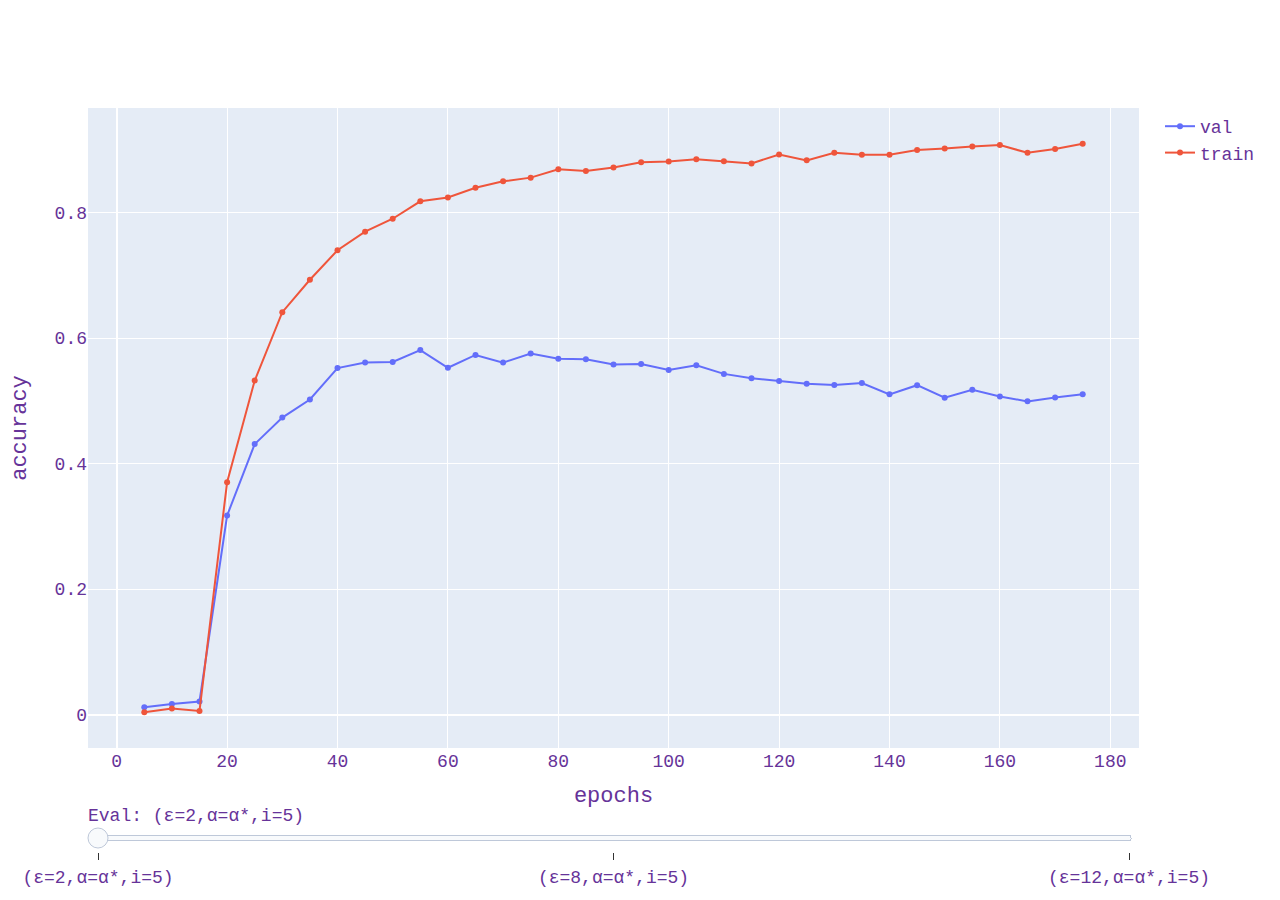
